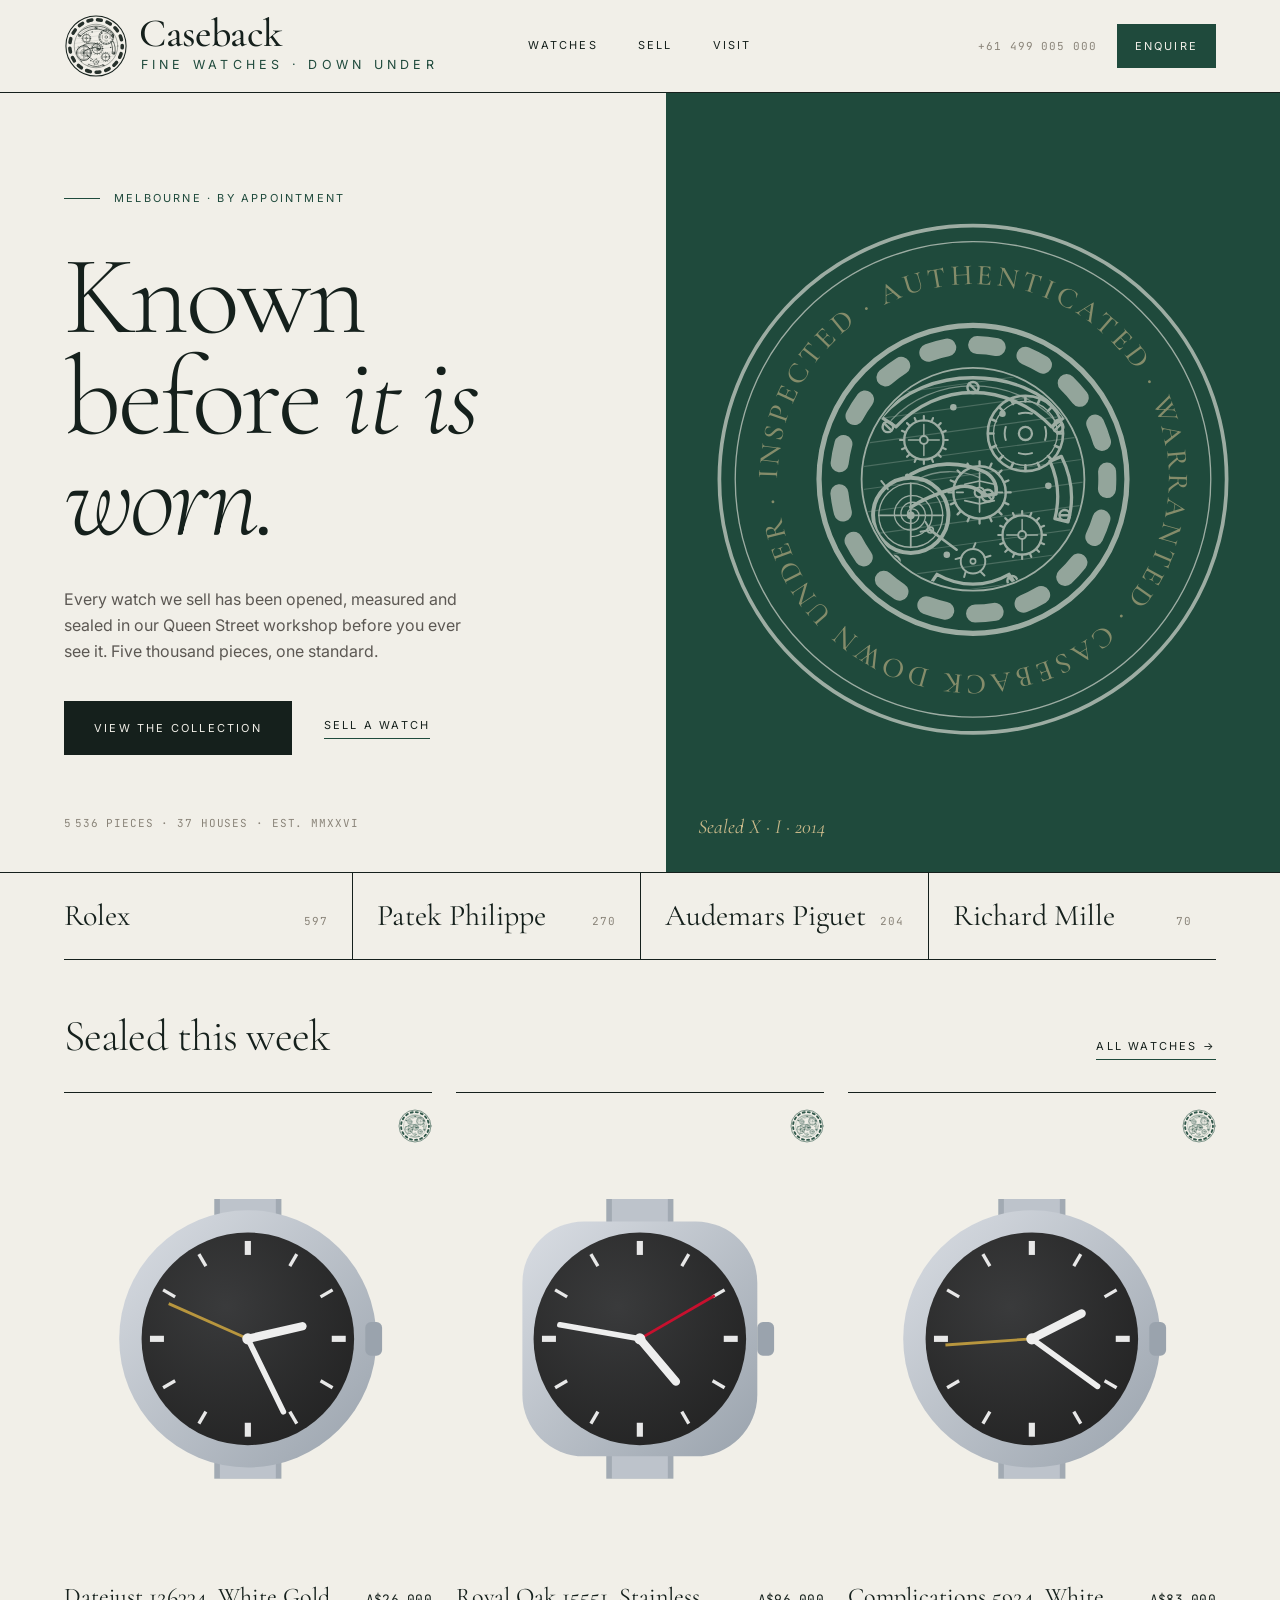
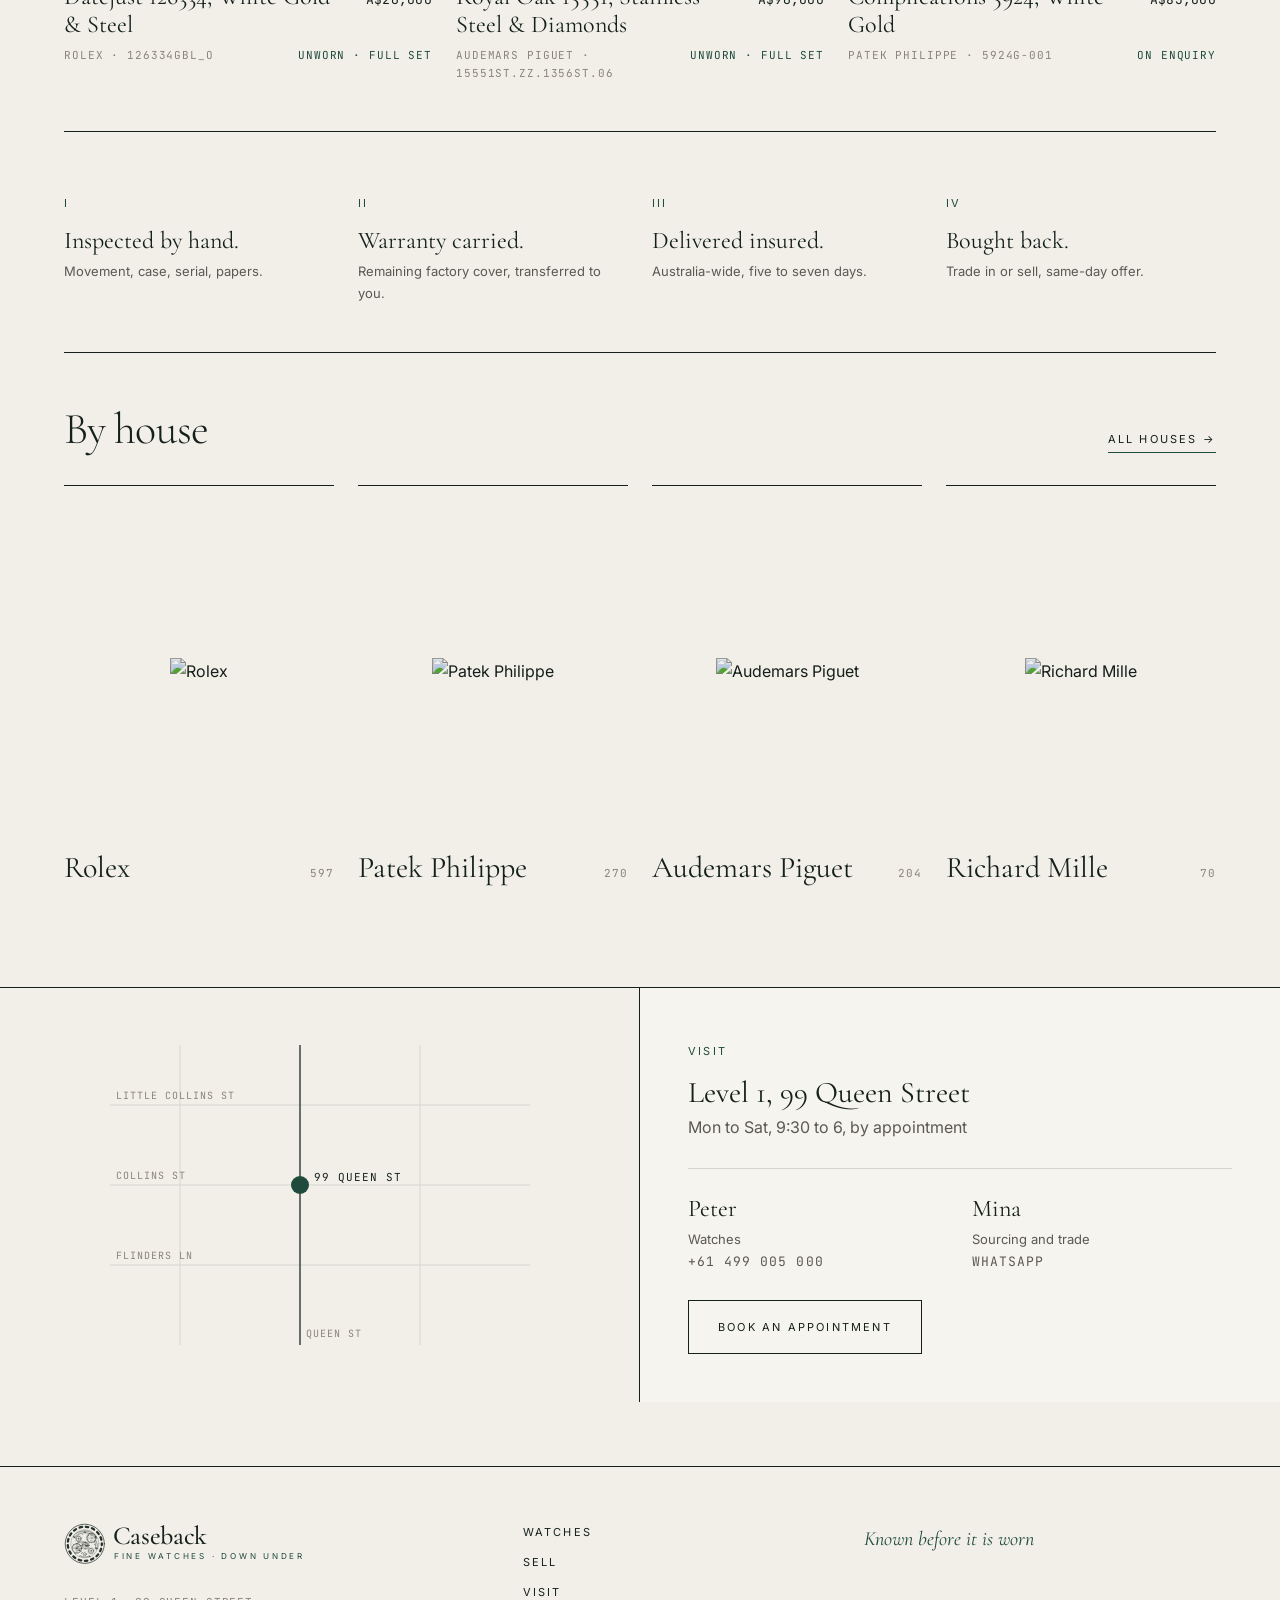
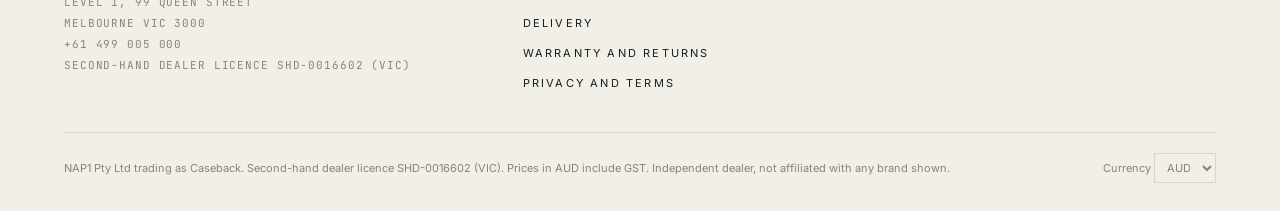
==== index.html @ 3ff4c8b5 "Nightly stock sync 2026-11-21: 5536 in-stock watches Co-Authored-By: Claude Fable 5.1 <noreply@anthr" ====
<!DOCTYPE html>
<html lang="en-AU">
<head>
<meta charset="utf-8">
<meta name="viewport" content="width=device-width, initial-scale=1">
<title>Caseback · Fine watches, Melbourne</title>
<meta name="description" content="Caseback is an independent Melbourne dealer in new and pre-owned fine watches. Rolex, Patek Philippe, Audemars Piguet, Richard Mille and more. Level 1, 99 Queen Street, by appointment.">
<link rel="icon" type="image/svg+xml" href="data:image/svg+xml,%3Csvg xmlns=%27http://www.w3.org/2000/svg%27 viewBox=%270 0 140 140%27 fill=%27none%27 stroke=%27%2315201C%27 stroke-linecap=%27round%27%3E%3Ccircle cx=%2770%27 cy=%2770%27 r=%2765%27 stroke-width=%273%27/%3E%3Ccircle cx=%2770%27 cy=%2770%27 r=%2755%27 stroke-width=%2710%27 stroke-dasharray=%278.3 12.5%27/%3E%3Ccircle cx=%2770%27 cy=%2770%27 r=%2724%27 stroke-width=%272.4%27/%3E%3Cpath d=%27M70 46v48M46 70h48%27 stroke-width=%271.4%27/%3E%3Cpath d=%27M88 56c7-10 21-11 29-4%27 stroke-width=%272.4%27/%3E%3C/svg%3E">
<link rel="preconnect" href="https://fonts.googleapis.com">
<link rel="preconnect" href="https://fonts.gstatic.com" crossorigin>
<link href="https://fonts.googleapis.com/css2?family=Cormorant+Garamond:ital,wght@0,300;0,400;0,500;1,300;1,400&family=Inter:wght@400;500&family=JetBrains+Mono:wght@400&display=swap" rel="stylesheet">
<style id="caseback">
/* Caseback design tokens, v1, 2026-11-09 (from BRAND.md) */
:root{
  --cb-chalk:#F1EFE8;--cb-paper:#F6F4EE;--cb-peat:#15201C;--cb-bottle:#1F4A3C;--cb-bottle-deep:#143127;--cb-straw:#C9B98A;
  --cb-stone:#5C5853;--cb-mist:#8A8479;--cb-rule:#D6D5CE;--cb-rule-dark:#2E5C4C;--cb-on-dark:#F1EFE8;--cb-on-dark-muted:#CFE0D8;--cb-on-peat-muted:#B9B2A3;
  --cb-ok:#2F6B4F;--cb-warn:#8A5A1E;--cb-error:#7A2E2E;
  --cb-bg:var(--cb-chalk);--cb-bg-raised:var(--cb-paper);--cb-fg:var(--cb-peat);--cb-fg-2:var(--cb-stone);--cb-fg-3:var(--cb-mist);
  --cb-accent:var(--cb-bottle);--cb-accent-hover:var(--cb-bottle-deep);--cb-line:var(--cb-peat);--cb-line-soft:var(--cb-rule);
  --cb-font-display:"Cormorant Garamond","Times New Roman",serif;--cb-font-ui:Inter,system-ui,-apple-system,sans-serif;--cb-font-mono:"JetBrains Mono",ui-monospace,"SF Mono",Menlo,monospace;
  --cb-text-hero:112px;--cb-text-display:96px;--cb-text-h1:60px;--cb-text-h2:44px;--cb-text-h3:30px;--cb-text-h4:24px;--cb-text-wordmark:40px;
  --cb-text-body:16px;--cb-text-body-sm:13px;--cb-text-label:11px;--cb-text-badge:10px;--cb-text-mono:13px;--cb-text-mono-sm:11px;
  --cb-track-label:.2em;--cb-track-badge:.16em;--cb-track-desc:.34em;--cb-track-display:-.02em;
  --cb-leading-display:.92;--cb-leading-heading:1.05;--cb-leading-body:1.65;
  --cb-s1:4px;--cb-s2:8px;--cb-s3:12px;--cb-s4:16px;--cb-s5:24px;--cb-s6:32px;--cb-s7:48px;--cb-s8:64px;--cb-s9:96px;--cb-s10:128px;
  --cb-gutter:64px;--cb-max:1312px;--cb-col-gap:24px;--cb-radius:0;--cb-radius-icon:14px;
  --cb-ease:cubic-bezier(.2,.6,.2,1);--cb-dur:180ms;--cb-dur-slow:320ms;
}
@media (max-width:1024px){:root{--cb-gutter:40px;--cb-text-hero:84px;--cb-text-display:72px;--cb-text-h1:48px;--cb-text-h2:36px}}
@media (max-width:768px){:root{--cb-gutter:20px;--cb-text-hero:64px;--cb-text-display:56px;--cb-text-h1:40px;--cb-text-h2:32px;--cb-text-h3:24px;--cb-text-wordmark:26px}}
*{box-sizing:border-box;margin:0;padding:0}
html{background:var(--cb-bg);color:var(--cb-fg);font-family:var(--cb-font-ui);font-size:var(--cb-text-body);line-height:var(--cb-leading-body);-webkit-font-smoothing:antialiased;scroll-behavior:smooth}
body{margin:0;background:var(--cb-bg);color:var(--cb-fg);overflow-x:hidden}
h1,h2,h3,h4{font-family:var(--cb-font-display);font-weight:300;letter-spacing:var(--cb-track-display);line-height:var(--cb-leading-display);margin:0}
h3,h4{font-weight:400;letter-spacing:0;line-height:var(--cb-leading-heading)}
h1{font-size:var(--cb-text-h1)}h2{font-size:var(--cb-text-h2)}h3{font-size:var(--cb-text-h3)}h4{font-size:var(--cb-text-h4)}
h1 em,h2 em,h3 em{font-style:italic;font-weight:300}
a{color:var(--cb-accent);text-decoration:none;transition:color var(--cb-dur)}a:hover{color:var(--cb-accent-hover)}
button,input,select,textarea{font:inherit;border-radius:var(--cb-radius);color:inherit}
button{cursor:pointer;background:none;border:0}
img{display:block;max-width:100%}
::selection{background:var(--cb-bottle);color:var(--cb-on-dark)}
.cb-mono{font-family:var(--cb-font-mono);font-size:var(--cb-text-mono);letter-spacing:.02em}
.cb-mono-sm{font-family:var(--cb-font-mono);font-size:var(--cb-text-mono-sm);letter-spacing:.08em;color:var(--cb-fg-3)}
.cb-label{font-size:var(--cb-text-label);letter-spacing:var(--cb-track-label);text-transform:uppercase}
.cb-eyebrow{font-size:var(--cb-text-label);letter-spacing:var(--cb-track-label);text-transform:uppercase;color:var(--cb-accent)}
.cb-rule{border-top:1px solid var(--cb-line)}
.cb-container,.wrap{max-width:calc(var(--cb-max) + 2*var(--cb-gutter));margin-inline:auto;padding-inline:var(--cb-gutter)}
.hide{display:none!important}

/* buttons */
.cb-btn{display:inline-flex;align-items:center;justify-content:center;min-height:44px;font-family:var(--cb-font-ui);font-size:var(--cb-text-label);letter-spacing:var(--cb-track-label);text-transform:uppercase;font-weight:400;padding:18px 30px;background:var(--cb-peat);color:var(--cb-on-dark);border:0;transition:background var(--cb-dur),color var(--cb-dur);text-align:center}
.cb-btn:hover{background:var(--cb-bottle);color:var(--cb-on-dark)}
.cb-btn--green{background:var(--cb-on-dark);color:var(--cb-peat)}.cb-btn--green:hover{background:var(--cb-paper);color:var(--cb-peat)}
.cb-btn--secondary{background:transparent;color:var(--cb-peat);border:1px solid var(--cb-peat);padding:17px 29px}.cb-btn--secondary:hover{background:var(--cb-peat);color:var(--cb-on-dark)}
.cb-btn--accent{background:var(--cb-bottle);color:var(--cb-on-dark);padding:12px 18px}.cb-btn--accent:hover{background:var(--cb-bottle-deep);color:var(--cb-on-dark)}
.cb-btn--block{display:flex;width:100%}
.cb-link{font-size:var(--cb-text-label);letter-spacing:var(--cb-track-label);text-transform:uppercase;color:var(--cb-peat);border-bottom:1px solid var(--cb-bottle);padding-bottom:4px}
.cb-link:hover{color:var(--cb-bottle)}

/* lockup */
.cb-lockup{display:inline-flex;align-items:center;gap:.28em;color:var(--cb-peat);text-decoration:none;font-size:var(--cb-text-wordmark)}
.cb-lockup:hover{color:var(--cb-peat)}
.cb-lockup__mark{width:1.6em;height:1.6em;flex:none}
.cb-lockup__text{display:flex;flex-direction:column;gap:.1em}
.cb-lockup__word{font-family:var(--cb-font-display);font-weight:500;font-size:1em;line-height:.86;letter-spacing:-.015em}
.cb-lockup__desc{font-family:var(--cb-font-ui);font-size:.3125em;letter-spacing:var(--cb-track-desc);text-transform:uppercase;color:var(--cb-bottle);padding-left:.12em;white-space:nowrap}
@media (max-width:768px){.cb-lockup__desc{display:none}}

/* header */
.cb-header{border-bottom:1px solid var(--cb-line);background:var(--cb-bg)}
.cb-header__in{display:grid;grid-template-columns:1fr auto 1fr;align-items:center;height:92px;gap:24px}
.cb-nav{display:flex;gap:40px}
.cb-nav a{font-size:var(--cb-text-label);letter-spacing:var(--cb-track-label);text-transform:uppercase;color:var(--cb-peat);padding:6px 0;border-bottom:1px solid transparent}
.cb-nav a:hover{color:var(--cb-bottle)}.cb-nav a.on{border-bottom-color:var(--cb-bottle)}
.cb-header__right{justify-self:end;display:flex;align-items:center;gap:20px}
.cb-header__right .cb-mono-sm{white-space:nowrap}
.cb-burger,.cb-wa-sq{display:none;width:44px;height:44px;align-items:center;justify-content:center;color:var(--cb-peat)}
.cb-burger svg,.cb-wa-sq svg{width:24px;height:24px}
.cb-wa-sq{background:var(--cb-bottle);color:var(--cb-on-dark)}
.cb-sheet{position:fixed;inset:0;background:var(--cb-bg);z-index:95;display:none;flex-direction:column;padding:20px var(--cb-gutter)}
.cb-sheet.on{display:flex}
.cb-sheet__top{display:flex;justify-content:space-between;align-items:center;height:64px;border-bottom:1px solid var(--cb-line)}
.cb-sheet nav{display:flex;flex-direction:column;margin-top:24px}
.cb-sheet nav a{font-family:var(--cb-font-display);font-weight:300;font-size:44px;color:var(--cb-peat);padding:10px 0;border-bottom:1px solid var(--cb-rule)}
@media (max-width:900px){.cb-header__in{grid-template-columns:1fr auto;height:64px}.cb-nav,.cb-header__right .cb-mono-sm,.cb-header__right .cb-btn{display:none}.cb-burger,.cb-wa-sq{display:inline-flex}.cb-header__right{gap:8px}}

/* whatsapp float */
.cb-wa{position:fixed;right:24px;bottom:24px;width:56px;height:56px;border-radius:50%;background:var(--cb-bottle);color:var(--cb-on-dark);display:flex;align-items:center;justify-content:center;z-index:70;opacity:0;pointer-events:none;transition:opacity var(--cb-dur),background var(--cb-dur)}
.cb-wa.on{opacity:1;pointer-events:auto}.cb-wa:hover{background:var(--cb-bottle-deep);color:var(--cb-on-dark)}
.cb-wa svg{width:26px;height:26px;fill:currentColor}

/* sections */
.cb-sec{border-top:1px solid var(--cb-line);padding:56px 0 48px}
.cb-sec__head{display:flex;justify-content:space-between;align-items:baseline;gap:24px;margin-bottom:32px;flex-wrap:wrap}
@media (max-width:768px){.cb-sec{padding:40px 0 32px}}

/* hero */
.cb-hero{display:grid;grid-template-columns:52fr 48fr;min-height:780px;border-bottom:1px solid var(--cb-line)}
.cb-hero__copy{padding:96px var(--cb-s8) 40px max(var(--cb-gutter),calc((100vw - var(--cb-max))/2));display:flex;flex-direction:column}
.cb-hero__eyebrow{display:flex;align-items:center;gap:14px;margin-bottom:40px}
.cb-hero__eyebrow i{display:block;width:36px;height:1px;background:var(--cb-bottle)}
.cb-hero h1{font-size:var(--cb-text-hero);line-height:.9;letter-spacing:-.025em;font-weight:300;margin-bottom:36px;max-width:9em}
.cb-hero p{font-size:16px;color:var(--cb-stone);max-width:420px;margin-bottom:36px}
.cb-hero__cta{display:flex;align-items:center;gap:32px;flex-wrap:wrap}
.cb-hero__strip{margin-top:auto;padding-top:48px}
.cb-hero__panel{position:relative;background:var(--cb-bottle);overflow:hidden;display:flex;align-items:center;justify-content:center;color:var(--cb-on-dark)}
.cb-hero__seal{position:absolute;width:min(620px,86%);aspect-ratio:1;left:50%;top:50%;transform:translate(-50%,-50%);opacity:.6}
.cb-hero__tile{position:relative;width:300px;height:380px;background:var(--cb-chalk);display:flex;flex-direction:column;padding:18px}
.cb-hero__tile .ph{flex:1;display:flex;align-items:center;justify-content:center;min-height:0}
.cb-hero__tile img{max-height:100%;object-fit:contain;mix-blend-mode:multiply}
.cb-hero__tile .cb-mono-sm{color:var(--cb-stone);margin-top:10px}
.cb-hero__sealed{position:absolute;left:32px;bottom:28px;font-family:var(--cb-font-display);font-style:italic;font-size:20px;color:var(--cb-straw)}
@media (max-width:900px){.cb-hero{grid-template-columns:1fr;min-height:0}.cb-hero__copy{padding:48px var(--cb-gutter) 32px}.cb-hero__panel{height:420px}.cb-hero__seal{width:340px;height:340px}.cb-hero__tile{width:240px;height:300px}.cb-hero h1{margin-bottom:24px}}

/* ledger */
.cb-ledger{display:grid;grid-template-columns:repeat(4,minmax(0,1fr));border-bottom:1px solid var(--cb-line)}
.cb-ledger a{display:flex;justify-content:space-between;align-items:baseline;gap:12px;padding:28px 24px;border-left:1px solid var(--cb-line);color:var(--cb-peat)}
.cb-ledger a:first-child{border-left:0;padding-left:0}
.cb-ledger a:hover{color:var(--cb-bottle)}
.cb-ledger b{font-family:var(--cb-font-display);font-weight:400;font-size:30px;line-height:1}
@media (max-width:768px){.cb-ledger{grid-template-columns:repeat(2,minmax(0,1fr))}.cb-ledger a{padding:20px 14px}.cb-ledger a:nth-child(odd){border-left:0;padding-left:0}.cb-ledger a:nth-child(-n+2){border-bottom:1px solid var(--cb-line)}.cb-ledger b{font-size:24px}}

/* promise */
.cb-promise{display:grid;grid-template-columns:repeat(4,minmax(0,1fr));gap:var(--cb-col-gap)}
.cb-promise h4{margin:14px 0 8px}
.cb-promise p{font-size:13px;color:var(--cb-stone)}
@media (max-width:768px){.cb-promise{grid-template-columns:minmax(0,1fr);gap:20px}.cb-promise>div{display:grid;grid-template-columns:44px 1fr;column-gap:8px}.cb-promise h4{margin:0 0 4px}.cb-promise .cb-eyebrow{grid-row:span 2;padding-top:6px}}

/* by house */
.cb-houses{display:grid;grid-template-columns:repeat(4,minmax(0,1fr));gap:var(--cb-col-gap)}
.cb-house{display:block;color:var(--cb-peat);border-top:1px solid var(--cb-line);padding-top:16px}
.cb-house:hover{color:var(--cb-bottle)}
.cb-house .ph{aspect-ratio:4/5;display:flex;align-items:center;justify-content:center;padding:14%;overflow:hidden}
.cb-house .ph img{max-height:100%;object-fit:contain;mix-blend-mode:multiply;transition:transform var(--cb-dur-slow) var(--cb-ease)}
.cb-house:hover .ph img{transform:translateY(-4px)}
.cb-house .row{display:flex;justify-content:space-between;align-items:baseline;gap:10px;margin-top:12px}
.cb-house b{font-family:var(--cb-font-display);font-weight:400;font-size:30px;line-height:1.05}
@media (max-width:900px){.cb-houses{grid-template-columns:repeat(2,minmax(0,1fr))}.cb-house b{font-size:22px}}

/* visit */
.cb-visit{display:grid;grid-template-columns:1fr 1fr;border-top:1px solid var(--cb-line)}
.cb-visit__map{min-height:360px;display:flex;align-items:center;justify-content:center;padding:40px;border-right:1px solid var(--cb-line)}
.cb-visit__map svg{width:100%;max-width:420px;height:auto;color:var(--cb-rule)}
.cb-visit__info{background:var(--cb-paper);padding:48px}
.cb-visit__info h3{margin:14px 0 6px}
.cb-visit__info p{color:var(--cb-stone);font-size:16px}
.cb-people{display:grid;grid-template-columns:1fr 1fr;gap:24px;margin:28px 0;border-top:1px solid var(--cb-rule);padding-top:20px}
.cb-people b{display:block;font-family:var(--cb-font-display);font-weight:400;font-size:24px}
.cb-people span{display:block;font-size:13px;color:var(--cb-stone)}
@media (max-width:900px){.cb-visit{grid-template-columns:1fr}.cb-visit__map{border-right:0;border-bottom:1px solid var(--cb-line);min-height:220px}.cb-visit__info{padding:32px var(--cb-gutter)}}

/* product tile + grid */
.cb-grid{display:grid;grid-template-columns:repeat(3,minmax(0,1fr));gap:48px var(--cb-col-gap)}
.cb-tile{display:block;border-top:1px solid var(--cb-line);padding-top:16px;color:var(--cb-peat);min-width:0;position:relative}
.cb-tile:hover{color:var(--cb-peat)}
.cb-tile__img{position:relative;aspect-ratio:4/5;display:flex;align-items:center;justify-content:center;padding:12%;overflow:hidden}
.cb-tile__img img{max-height:100%;width:auto;object-fit:contain;mix-blend-mode:multiply;transition:transform var(--cb-dur-slow) var(--cb-ease)}
.cb-tile:hover .cb-tile__img img{transform:translateY(-4px)}
.cb-tile__img svg.art{width:80%;height:auto}
.cb-tile__stamp{position:absolute;top:0;right:0;width:34px;height:34px;color:var(--cb-bottle)}
.cb-tile__l1{display:flex;justify-content:space-between;align-items:baseline;gap:14px;margin-top:14px}
.cb-tile__l1 h4{font-size:24px;line-height:1.15;min-width:0}
.cb-tile__l1 .cb-mono{white-space:nowrap}
.cb-tile__l2{display:flex;justify-content:space-between;gap:12px;margin-top:8px;text-transform:uppercase}
.cb-tile__l2 .c{color:var(--cb-bottle);white-space:nowrap}
.cb-tile .poa{color:var(--cb-bottle)}
.cb-tile__sold{position:absolute;inset:0;display:flex;align-items:center;justify-content:center;background:color-mix(in srgb,var(--cb-chalk) 70%,transparent)}
@media (max-width:1024px){.cb-grid{grid-template-columns:repeat(2,minmax(0,1fr))}}
@media (max-width:640px){.cb-grid{grid-template-columns:minmax(0,1fr);gap:0}.cb-tile{display:grid;grid-template-columns:40% 1fr;column-gap:16px;padding:16px 0}.cb-tile__img{grid-row:span 2;padding:8%}.cb-tile__stamp{width:24px;height:24px}.cb-tile__l1{flex-direction:column;gap:6px;margin-top:0}.cb-tile__l1 h4{font-size:20px}.cb-tile__l2{flex-direction:column;gap:4px;margin-top:6px}}
.cb-rail{display:grid;grid-template-columns:repeat(3,minmax(0,1fr));gap:var(--cb-col-gap)}
@media (max-width:768px){.cb-rail{display:flex;overflow-x:auto;scroll-snap-type:x mandatory;gap:16px}.cb-rail>.cb-tile{flex:0 0 80%;scroll-snap-align:start;display:block}.cb-rail .cb-tile__l1{flex-direction:row}.cb-rail .cb-tile__l2{flex-direction:row}}

/* collection page */
.cb-crumbs{padding:24px 0 0;text-transform:uppercase}
.cb-crumbs a{color:var(--cb-mist)}.cb-crumbs a:hover{color:var(--cb-bottle)}.cb-crumbs b{color:var(--cb-peat);font-weight:400}
.cb-titlerow{display:flex;align-items:baseline;gap:18px;flex-wrap:wrap;padding:28px 0 24px;border-bottom:1px solid var(--cb-line)}
.cb-titlerow h2 em{font-style:italic}
.cb-titlerow .tools{margin-left:auto;display:flex;gap:12px;align-items:center;flex-wrap:wrap}
.cb-input,.cb-select{background:var(--cb-paper);border:1px solid var(--cb-rule);padding:12px 16px;font-size:14px;color:var(--cb-peat);min-height:44px}
.cb-input:focus,.cb-select:focus{border-color:var(--cb-peat);outline:none}
.cb-input:focus-visible,.cb-select:focus-visible{outline:2px solid var(--cb-peat);outline-offset:1px}
.cb-input.mono{font-family:var(--cb-font-mono);font-size:13px}
.cb-search{display:flex}.cb-search .cb-input{width:260px;border-right:0}
.cb-collection{display:grid;grid-template-columns:240px minmax(0,1fr);gap:48px;padding-top:32px}
.cb-filters h5{font-size:var(--cb-text-label);letter-spacing:var(--cb-track-label);text-transform:uppercase;color:var(--cb-bottle);font-weight:400;margin:24px 0 10px}
.cb-filters>div:first-child h5{margin-top:0}
.cb-filters>div{border-bottom:1px solid var(--cb-rule);padding-bottom:16px}
.cb-filters label{display:flex;align-items:center;gap:10px;font-size:13px;padding:4px 0;cursor:pointer;color:var(--cb-peat)}
.cb-filters label i{margin-left:auto;font-style:normal;font-family:var(--cb-font-mono);font-size:11px;color:var(--cb-mist)}
.cb-filters input[type=checkbox]{appearance:none;width:16px;height:16px;border:1px solid var(--cb-peat);background:transparent;flex:none;display:grid;place-content:center;margin:0}
.cb-filters input[type=checkbox]:checked{background:var(--cb-peat)}
.cb-filters input[type=checkbox]:checked::after{content:"";width:8px;height:4px;border:1.5px solid var(--cb-chalk);border-top:0;border-right:0;transform:rotate(-45deg) translate(1px,-1px)}
.cb-filters .more{font-size:11px;letter-spacing:.18em;text-transform:uppercase;color:var(--cb-peat);border-bottom:1px solid var(--cb-bottle);padding-bottom:2px;margin-top:6px;display:inline-block}
.cb-filters .rng{display:flex;gap:8px;align-items:center}.cb-filters .rng .cb-input{width:100%;padding:10px}
.cb-chips{display:flex;gap:8px;flex-wrap:wrap;margin-bottom:20px}
.cb-badge{display:inline-flex;align-items:center;gap:8px;font-size:var(--cb-text-badge);letter-spacing:var(--cb-track-badge);text-transform:uppercase;padding:7px 12px;border:1px solid var(--cb-peat);color:var(--cb-peat)}
.cb-badge--green{border-color:var(--cb-bottle);color:var(--cb-bottle)}
.cb-fbtn{display:none}
.cb-pager{display:flex;justify-content:space-between;align-items:center;gap:16px;flex-wrap:wrap;margin-top:56px;padding-top:20px;border-top:1px solid var(--cb-rule)}
.cb-pager .nums{display:flex;gap:4px;flex-wrap:wrap;align-items:center}
.cb-pager button{font-family:var(--cb-font-mono);font-size:13px;color:var(--cb-mist);padding:10px 10px;min-width:40px;min-height:44px}
.cb-pager button.on{color:var(--cb-peat);text-decoration:underline;text-underline-offset:6px}
.cb-pager .gap{color:var(--cb-mist);font-family:var(--cb-font-mono)}
.cb-empty{padding:72px 0;text-align:left}
.cb-empty h3{margin-bottom:10px}.cb-empty p{color:var(--cb-stone);margin-bottom:28px}
@media (max-width:900px){.cb-collection{grid-template-columns:minmax(0,1fr);gap:0}.cb-filters{display:none;position:fixed;inset:0;background:var(--cb-bg);z-index:96;overflow:auto;padding:20px var(--cb-gutter) 100px}.cb-filters.open{display:block}.cb-fbtn{display:inline-flex}.cb-search .cb-input{width:100%}.cb-titlerow .tools{margin-left:0;width:100%}.cb-search{flex:1 1 100%}}
.cb-sheethead{display:none}
@media (max-width:900px){.cb-sheethead{display:flex;justify-content:space-between;align-items:center;height:64px;border-bottom:1px solid var(--cb-line);margin-bottom:12px}}

/* product page */
.cb-product{display:grid;grid-template-columns:7fr 5fr;gap:64px;padding:32px 0 64px}
.cb-gallery{border:1px solid var(--cb-peat);aspect-ratio:4/5;position:relative;display:flex;align-items:center;justify-content:center;padding:10%}
.cb-gallery img{max-height:100%;object-fit:contain;mix-blend-mode:multiply}
.cb-gallery .cap{position:absolute;left:18px;bottom:14px}
.cb-buy h1{margin:12px 0 18px}
.cb-buy h1 em{display:block}
.cb-buy .meta{font-family:var(--cb-font-mono);font-size:12px;letter-spacing:.06em;color:var(--cb-stone);text-transform:uppercase;padding-bottom:24px;border-bottom:1px solid var(--cb-line)}
.cb-price{display:flex;align-items:baseline;gap:16px;flex-wrap:wrap;margin:24px 0 18px}
.cb-price .p{font-family:var(--cb-font-mono);font-size:34px;letter-spacing:.01em}
.cb-price .p.poa{font-size:20px;color:var(--cb-bottle)}
.cb-buy .badges{display:flex;gap:8px;flex-wrap:wrap;margin-bottom:28px}
.cb-buy .actions{display:flex;flex-direction:column;gap:10px}
.cb-buy .note{font-size:12px;color:var(--cb-mist);text-align:center;margin-top:14px}
.cb-report{margin-top:40px;background:var(--cb-paper);border:1px solid var(--cb-peat);padding:28px}
.cb-report__head{display:flex;justify-content:space-between;align-items:center;gap:20px;margin-bottom:18px}
.cb-report__head h3{font-size:26px}
.cb-report__head svg{width:120px;height:120px;flex:none}
.cb-kv{display:grid;grid-template-columns:120px 1fr;font-size:13px}
.cb-kv dt,.cb-kv dd{padding:10px 0;border-top:1px solid var(--cb-rule)}
.cb-kv dt{color:var(--cb-stone)}
.cb-kv dd .cb-mono{font-size:13px}
.cb-specs{display:grid;grid-template-columns:repeat(4,minmax(0,1fr));gap:var(--cb-col-gap)}
.cb-specs div span{display:block;font-size:10px;letter-spacing:.16em;text-transform:uppercase;color:var(--cb-mist);margin-bottom:8px}
.cb-specs div b{font-family:var(--cb-font-display);font-weight:400;font-size:22px;line-height:1.15}
@media (max-width:900px){.cb-product{grid-template-columns:minmax(0,1fr);gap:28px;padding-bottom:110px}.cb-specs{grid-template-columns:repeat(2,minmax(0,1fr));row-gap:24px}.cb-buy .actions{position:fixed;left:0;right:0;bottom:0;z-index:80;background:var(--cb-bg);border-top:1px solid var(--cb-line);padding:14px var(--cb-gutter);flex-direction:row;height:72px;align-items:center}.cb-buy .actions .cb-btn{flex:1;padding:12px 10px;min-height:44px}.cb-report__head svg{width:84px;height:84px}}

/* sell + generic pages */
.cb-greenhero{background:var(--cb-bottle);color:var(--cb-on-dark);padding:96px 0 88px}
.cb-greenhero h1{font-size:var(--cb-text-display);line-height:.95;letter-spacing:-.02em;max-width:10em}
.cb-greenhero h1 em{display:block}
.cb-greenhero p{color:var(--cb-on-dark-muted);max-width:520px;margin-top:28px}
.cb-steps{display:grid;grid-template-columns:repeat(3,minmax(0,1fr));gap:var(--cb-col-gap)}
.cb-steps h4{margin:12px 0 6px}.cb-steps p{font-size:13px;color:var(--cb-stone)}
.cb-form{max-width:640px;display:grid;grid-template-columns:1fr 1fr;gap:20px 16px}
.cb-form .full{grid-column:1/-1}
.cb-form label.l{display:block;font-size:11px;letter-spacing:.18em;text-transform:uppercase;color:var(--cb-mist);margin-bottom:8px}
.cb-form .cb-input,.cb-form .cb-select,.cb-form textarea{width:100%}
.cb-form textarea{background:var(--cb-paper);border:1px solid var(--cb-rule);padding:14px 16px;font-size:14px;color:var(--cb-peat)}
.cb-form textarea:focus{border-color:var(--cb-peat);outline:none}
.cb-radios{display:flex;gap:18px;flex-wrap:wrap;font-size:14px}
.cb-radios label{display:flex;align-items:center;gap:8px;cursor:pointer}
.cb-radios input{appearance:none;width:16px;height:16px;border:1px solid var(--cb-peat);border-radius:50%;margin:0;display:grid;place-content:center}
.cb-radios input:checked::after{content:"";width:8px;height:8px;border-radius:50%;background:var(--cb-peat)}
.cb-form .reassure{font-size:12px;color:var(--cb-mist);margin-top:12px}
.cb-page{max-width:820px;padding:56px 0 64px}
.cb-page h1{font-size:var(--cb-text-h2);margin-bottom:24px}
.cb-page h2{font-size:30px;margin:36px 0 12px;font-weight:400;letter-spacing:0}
.cb-page p,.cb-page li{color:var(--cb-stone);margin-bottom:12px}
.cb-page ul{padding-left:20px}
@media (max-width:768px){.cb-steps{grid-template-columns:minmax(0,1fr);gap:20px}.cb-form{grid-template-columns:minmax(0,1fr)}.cb-greenhero{padding:56px 0}}

/* footer */
.cb-footer{border-top:1px solid var(--cb-line);margin-top:64px}
.cb-footer__cols{display:grid;grid-template-columns:1.4fr 1fr 1.2fr;gap:48px;padding:56px 0 40px}
.cb-footer .cb-lockup{font-size:26px}
.cb-footer address{font-style:normal;margin-top:20px;line-height:1.9}
.cb-footer nav{display:flex;flex-direction:column;gap:12px}
.cb-footer nav a{font-size:11px;letter-spacing:.2em;text-transform:uppercase;color:var(--cb-peat)}
.cb-footer nav a:hover{color:var(--cb-bottle)}
.cb-footer .tag{font-family:var(--cb-font-display);font-style:italic;font-weight:400;font-size:20px;color:var(--cb-bottle)}
.cb-footer__legal{display:flex;justify-content:space-between;align-items:center;gap:16px;flex-wrap:wrap;border-top:1px solid var(--cb-rule);padding:20px 0 28px;font-size:11px;color:var(--cb-mist)}
.cb-footer__legal select{background:transparent;border:1px solid var(--cb-rule);font-size:11px;color:var(--cb-mist);padding:6px 8px}
@media (max-width:768px){.cb-footer__cols{grid-template-columns:minmax(0,1fr);gap:32px}}

/* legacy elements kept for script compatibility */
.overlay{position:fixed;inset:0;background:color-mix(in srgb,var(--cb-peat) 40%,transparent);z-index:80;display:none}.overlay.on{display:block}
.modal{position:fixed;left:50%;top:50%;transform:translate(-50%,-50%);background:var(--cb-bg);border:1px solid var(--cb-peat);width:480px;max-width:94vw;z-index:95;display:none;padding:32px}
.modal.on{display:block}
.modal h3{font-size:30px;margin-bottom:12px}
.modal label{display:block;font-size:11px;letter-spacing:.18em;text-transform:uppercase;color:var(--cb-mist);margin:16px 0 8px}
.modal input,.modal textarea,.modal select{width:100%;background:var(--cb-paper);border:1px solid var(--cb-rule);padding:12px 14px;font-size:14px}
.modal p{font-size:13px;color:var(--cb-stone)}
.modal .x{position:absolute;top:12px;right:16px;font-size:22px;color:var(--cb-peat)}
.modal .btn,.modal button.btn{display:flex;width:100%;justify-content:center;margin-top:20px;background:var(--cb-peat);color:var(--cb-on-dark);padding:18px 30px;font-size:11px;letter-spacing:.2em;text-transform:uppercase;border:0}
.toast{position:fixed;left:50%;bottom:24px;transform:translateX(-50%);background:var(--cb-peat);color:var(--cb-on-dark);padding:12px 20px;font-size:13px;z-index:99;display:none}.toast.on{display:block}
.drawer{display:none}

</style>
</head>
<body>

<!-- CASEBACK HEADER -->
<svg width="0" height="0" style="position:absolute" aria-hidden="true"><defs><symbol id="cbmark" viewBox="0 0 200 200" fill="none" stroke="currentColor" stroke-linecap="round" stroke-linejoin="round">
  <!-- case + grip ring -->
  <circle cx="100" cy="100" r="94" stroke-width="3.2"/>
  <circle cx="100" cy="100" r="82" stroke-width="11" stroke-dasharray="12 18.37" stroke-dashoffset="6" opacity=".92"/>
  <circle cx="100" cy="100" r="68" stroke-width="1.1"/>
  <clipPath id="cbwin"><circle cx="100" cy="100" r="67"/></clipPath>
  <g clip-path="url(#cbwin)">
   <!-- Geneva stripes on the plate -->
   <g stroke-width=".7" opacity=".35"><path d="M20 52L180 30M20 66L180 44M20 80L180 58M20 94L180 72M20 108L180 86M20 122L180 100M20 136L180 114M20 150L180 128M20 164L180 142M20 178L180 156"/></g>
   <!-- barrel (large wheel, top right) -->
   <g id="barrel" transform="translate(132 72)"><circle r="23" stroke-width="1.6"/><circle r="19.5" stroke-width=".8"/><circle r="4" stroke-width="1.4"/><path d="M-19.5 0h-3M19.5 0h3M0 -19.5v-3M0 19.5v3M-13.8 -13.8l-2.1 -2.1M13.8 -13.8l2.1 -2.1M-13.8 13.8l-2.1 2.1M13.8 13.8l2.1 2.1M-18 -7.5l-2.8 -1.2M18 -7.5l2.8 -1.2M-18 7.5l-2.8 1.2M18 7.5l2.8 1.2M-7.5 -18l-1.2 -2.8M7.5 -18l1.2 -2.8M-7.5 18l-1.2 2.8M7.5 18l1.2 2.8" stroke-width="1.6"/><path d="M-4 -12a12.6 12.6 0 0 1 8 0M-12 4a12.6 12.6 0 0 1 0 -8M12 4a12.6 12.6 0 0 0 0 -8M-4 12a12.6 12.6 0 0 0 8 0" stroke-width="1.2"/></g>
   <!-- centre wheel -->
   <g transform="translate(104 108)"><circle r="16" stroke-width="1.5"/><circle r="3" stroke-width="1.3"/><path d="M0 -16v-3M0 16v3M-16 0h-3M16 0h3M-11.3 -11.3l-2.1 -2.1M11.3 -11.3l2.1 -2.1M-11.3 11.3l-2.1 2.1M11.3 11.3l2.1 2.1M-14.8 -6.1l-2.8 -1.2M14.8 -6.1l2.8 -1.2M-14.8 6.1l-2.8 1.2M14.8 6.1l2.8 1.2M-6.1 -14.8l-1.2 -2.8M6.1 -14.8l1.2 -2.8M-6.1 14.8l-1.2 2.8M6.1 14.8l1.2 2.8" stroke-width="1.4"/><path d="M-9 -5l9 -2 9 2M-9 5l9 2 9 -2M-10 0h-4M14 0h-4" stroke-width="1"/><path d="M0 -3v-9M0 3v9" stroke-width="1"/></g>
   <!-- third wheel -->
   <g transform="translate(70 76)"><circle r="12" stroke-width="1.4"/><circle r="2.4" stroke-width="1.2"/><path d="M0 -12v-2.6M0 12v2.6M-12 0h-2.6M12 0h2.6M-8.5 -8.5l-1.8 -1.8M8.5 -8.5l1.8 -1.8M-8.5 8.5l-1.8 1.8M8.5 8.5l1.8 1.8M-11 -4.6l-2.4 -1M11 -4.6l2.4 -1M-11 4.6l-2.4 1M11 4.6l2.4 1M-4.6 -11l-1 -2.4M4.6 -11l1 -2.4M-4.6 11l-1 2.4M4.6 11l1 2.4" stroke-width="1.3"/><path d="M0 -2.4v-7M0 2.4v7M-2.4 0h-7M2.4 0h7" stroke-width=".9"/></g>
   <!-- fourth wheel -->
   <g transform="translate(130 134)"><circle r="12" stroke-width="1.4"/><circle r="2.4" stroke-width="1.2"/><path d="M0 -12v-2.6M0 12v2.6M-12 0h-2.6M12 0h2.6M-8.5 -8.5l-1.8 -1.8M8.5 -8.5l1.8 -1.8M-8.5 8.5l-1.8 1.8M8.5 8.5l1.8 1.8M-11 -4.6l-2.4 -1M11 -4.6l2.4 -1M-11 4.6l-2.4 1M11 4.6l2.4 1M-4.6 -11l-1 -2.4M4.6 -11l1 -2.4M-4.6 11l-1 2.4M4.6 11l1 2.4" stroke-width="1.3"/><path d="M0 -2.4v-7M0 2.4v7M-2.4 0h-7M2.4 0h7" stroke-width=".9"/></g>
   <!-- escape wheel (sharp teeth) -->
   <g transform="translate(100 150)"><circle r="7.5" stroke-width="1.2"/><circle r="1.6" stroke-width="1"/><path d="M0 -7.5l1.5 -3.5M7.1 -2.3l3.6 -1M4.4 6.1l2.6 2.6M-4.4 6.1l-1 3.6M-7.1 -2.3l-3.6 1" stroke-width="1.2"/></g>
   <!-- pallet fork -->
   <path d="M90 143l-16 -12" stroke-width="1.6"/><path d="M74 131l-3 -5M74 131l-6 1" stroke-width="1.2"/><circle cx="74" cy="131" r="1.8" stroke-width="1"/>
   <!-- balance wheel, hairspring, regulator -->
   <g transform="translate(62 122)">
    <circle r="23" stroke-width="2.4"/><circle r="19.5" stroke-width=".8"/>
    <path d="M-19.5 0h39M0 -19.5v39" stroke-width="1.1"/>
    <path d="M0 0m1 0a1 1 0 0 1 -1 1 2 2 0 0 1 -2 -2 3 3 0 0 1 3 -3 4 4 0 0 1 4 4 5 5 0 0 1 -5 5 6 6 0 0 1 -6 -6 7 7 0 0 1 7 -7 8 8 0 0 1 8 8 9 9 0 0 1 -9 9 10 10 0 0 1 -10 -10 11 11 0 0 1 11 -11 12 12 0 0 1 12 12 13 13 0 0 1 -13 13" stroke-width=".8"/>
    <circle r="2.4" fill="currentColor" stroke="none"/>
    <path d="M-14 -16l-4 -5" stroke-width="1.2"/>
   </g>
   <!-- balance cock (bridge over the balance) -->
   <path d="M62 97c14 -8 30 -8 44 -2c6 2.5 9 8 8 14l-7 1c-4 -5 -11 -7 -17 -5c-10 3 -19 6 -28 12" stroke-width="2.2"/>
   <path d="M66 100c12 -6 26 -6 38 -1" stroke-width=".8" opacity=".7"/>
   <circle cx="109" cy="110" r="3.6" stroke-width="1.5"/><path d="M106.5 107.5l5 5" stroke-width="1.2"/>
   <!-- train bridge (top) -->
   <path d="M44 62c14 -16 34 -24 56 -24c22 0 42 8 56 24l-8 6c-12 -13 -30 -21 -48 -21c-18 0 -35 8 -47 21z" stroke-width="2"/>
   <path d="M50 64c12 -13 30 -21 50 -21s38 8 50 21" stroke-width=".8" opacity=".7"/>
   <!-- barrel bridge (right) -->
   <path d="M154 86c6 12 8 26 4 40l-8 -2c3 -12 2 -24 -3 -35z" stroke-width="2"/>
   <!-- lower bridge -->
   <path d="M78 158c14 8 30 8 44 0l4 6c-16 9 -36 9 -52 0z" stroke-width="2"/>
   <!-- screws -->
   <g stroke-width="1.5"><circle cx="100" cy="44" r="3.4"/><path d="M97.6 41.6l4.8 4.8"/><circle cx="48" cy="68" r="3.2"/><path d="M45.8 65.8l4.4 4.4"/><circle cx="152" cy="68" r="3.2"/><path d="M149.8 70.2l4.4 -4.4"/><circle cx="156" cy="122" r="3.2"/><path d="M153.8 122h4.4"/><circle cx="52" cy="150" r="3.2"/><path d="M52 147.8v4.4"/><circle cx="124" cy="162" r="3"/><path d="M121.9 159.9l4.2 4.2"/></g>
   <!-- jewels (solid) -->
   <g fill="currentColor" stroke="none"><circle cx="88" cy="56" r="2"/><circle cx="118" cy="60" r="2"/><circle cx="146" cy="104" r="2"/><circle cx="84" cy="146" r="2"/><circle cx="60" cy="98" r="1.6"/></g>
  </g>
 </symbol><symbol id="cbsmall" viewBox="0 0 200 200" fill="none" stroke="currentColor" stroke-linecap="round">
  <circle cx="100" cy="100" r="94" stroke-width="4"/>
  <circle cx="100" cy="100" r="80" stroke-width="14" stroke-dasharray="12 17.9" stroke-dashoffset="6"/>
  <circle cx="100" cy="100" r="34" stroke-width="3"/><path d="M100 66v68M66 100h68" stroke-width="1.6"/><circle cx="100" cy="100" r="4" fill="currentColor" stroke="none"/>
  <path d="M126 80c10 -14 30 -16 42 -6" stroke-width="3"/>
 </symbol></defs></svg>

<header class="cb-header"><div class="wrap cb-header__in">
  <a href="#home" class="cb-lockup" aria-label="Caseback, fine watches, Melbourne">
    <svg class="cb-lockup__mark" viewBox="0 0 200 200" aria-hidden="true"><use href="#cbmark"/></svg>
    <span class="cb-lockup__text"><span class="cb-lockup__word">Caseback</span><span class="cb-lockup__desc">Fine watches · Down Under</span></span>
  </a>
  <nav class="cb-nav" id="cbnav"><a href="#watches">Watches</a><a href="#sell">Sell</a><a href="#visit">Visit</a></nav>
  <div class="cb-header__right">
    <span class="cb-mono-sm">+61 499 005 000</span>
    <a class="cb-btn cb-btn--accent" href="https://wa.me/61499005000" target="_blank" rel="noopener">Enquire</a>
    <a class="cb-wa-sq" href="https://wa.me/61499005000" target="_blank" rel="noopener" aria-label="WhatsApp"><svg viewBox="0 0 24 24" fill="currentColor"><path d="M17.5 14.4c-.3-.1-1.8-.9-2-1-.3-.1-.5-.1-.7.1-.2.3-.8 1-.9 1.2-.2.2-.3.2-.6.1-.3-.1-1.3-.5-2.4-1.5-.9-.8-1.5-1.8-1.7-2.1-.2-.3 0-.5.1-.6l.4-.5.3-.5c.1-.2 0-.4 0-.5l-.9-2.2c-.2-.6-.5-.5-.7-.5h-.6c-.2 0-.5.1-.8.4-.3.3-1 1-1 2.5s1.1 2.9 1.2 3.1c.1.2 2.1 3.2 5.1 4.5 2.5 1 3 .8 3.6.8.6-.1 1.8-.7 2-1.4.2-.7.2-1.3.2-1.4-.1-.2-.3-.3-.6-.4zM12 2a10 10 0 0 0-8.6 15.1L2 22l5-1.3A10 10 0 1 0 12 2zm0 18.3a8.3 8.3 0 0 1-4.2-1.2l-.3-.2-3 .8.8-2.9-.2-.3A8.3 8.3 0 1 1 12 20.3z"/></svg></a>
    <button class="cb-burger" onclick="cbMenu(true)" aria-label="Menu"><svg viewBox="0 0 24 24" fill="none" stroke="currentColor" stroke-width="1"><path d="M3 7h18M3 12h18M3 17h18"/></svg></button>
  </div>
</div></header>
<div class="cb-sheet" id="cbsheet"><div class="cb-sheet__top"><span class="cb-lockup" style="font-size:26px"><svg class="cb-lockup__mark" viewBox="0 0 200 200" aria-hidden="true"><use href="#cbmark"/></svg><span class="cb-lockup__text"><span class="cb-lockup__word">Caseback</span></span></span><button class="cb-burger" style="display:inline-flex" onclick="cbMenu(false)" aria-label="Close"><svg viewBox="0 0 24 24" fill="none" stroke="currentColor" stroke-width="1"><path d="M6 6l12 12M18 6L6 18"/></svg></button></div>
  <nav><a href="#home">Home</a><a href="#watches">Watches</a><a href="#sell">Sell</a><a href="#visit">Visit</a></nav>
  <p class="cb-mono-sm" style="margin-top:32px">+61 499 005 000 · Level 1, 99 Queen Street, Melbourne</p>
</div>
<!-- legacy hooks kept so the existing data/pricing script runs unchanged -->
<div class="hide"><ul id="mainnav"><li></li><li></li><li></li><li></li><li></li></ul><div id="megaBrands"></div><form id="searchbar"></form><span id="cartN"></span><span id="wlN"></span><div id="menu"></div></div>

<main id="app"></main>

<a class="cb-wa" id="cbwa" href="https://wa.me/61499005000" target="_blank" rel="noopener" aria-label="WhatsApp"><svg viewBox="0 0 24 24"><path d="M17.5 14.4c-.3-.1-1.8-.9-2-1-.3-.1-.5-.1-.7.1-.2.3-.8 1-.9 1.2-.2.2-.3.2-.6.1-.3-.1-1.3-.5-2.4-1.5-.9-.8-1.5-1.8-1.7-2.1-.2-.3 0-.5.1-.6l.4-.5.3-.5c.1-.2 0-.4 0-.5l-.9-2.2c-.2-.6-.5-.5-.7-.5h-.6c-.2 0-.5.1-.8.4-.3.3-1 1-1 2.5s1.1 2.9 1.2 3.1c.1.2 2.1 3.2 5.1 4.5 2.5 1 3 .8 3.6.8.6-.1 1.8-.7 2-1.4.2-.7.2-1.3.2-1.4-.1-.2-.3-.3-.6-.4zM12 2a10 10 0 0 0-8.6 15.1L2 22l5-1.3A10 10 0 1 0 12 2zm0 18.3a8.3 8.3 0 0 1-4.2-1.2l-.3-.2-3 .8.8-2.9-.2-.3A8.3 8.3 0 1 1 12 20.3z"/></svg></a>

<div class="overlay" id="ov" onclick="closeAll()"></div>
<div class="drawer" id="drawer"><div class="hd"><span id="drTitle"></span></div><div class="bd" id="drBody"></div><div class="ft" id="drFoot"></div></div>
<div class="modal" id="modal"><button class="x" onclick="closeAll()" aria-label="Close">×</button><div id="modalBody"></div></div>
<div class="toast" id="toast"></div>
<div class="cs" id="cs"></div>

<footer class="cb-footer"><div class="wrap">
  <div class="cb-footer__cols">
    <div>
      <a href="#home" class="cb-lockup" aria-label="Caseback"><svg class="cb-lockup__mark" viewBox="0 0 200 200" aria-hidden="true"><use href="#cbmark"/></svg><span class="cb-lockup__text"><span class="cb-lockup__word">Caseback</span><span class="cb-lockup__desc">Fine watches · Down Under</span></span></a>
      <address class="cb-mono-sm">LEVEL 1, 99 QUEEN STREET<br>MELBOURNE VIC 3000<br>+61 499 005 000<br>SECOND-HAND DEALER LICENCE SHD-0016602 (VIC)</address>
    </div>
    <nav><a href="#watches">Watches</a><a href="#sell">Sell</a><a href="#visit">Visit</a><a href="#info-shipping">Delivery</a><a href="#info-warranty">Warranty and returns</a><a href="#info-privacy">Privacy and terms</a></nav>
    <div><p class="tag">Known before it is worn</p></div>
  </div>
  <div class="cb-footer__legal"><span>NAP1 Pty Ltd trading as Caseback. Second-hand dealer licence SHD-0016602 (VIC). Prices in AUD include GST. Independent dealer, not affiliated with any brand shown.</span>
    <label>Currency <select id="cur"><option value="AUD">AUD</option><option value="USD">USD</option><option value="NZD">NZD</option><option value="SGD">SGD</option></select></label></div>
</div></footer>


<script id="listings" type="application/json">[{"id": "audemars-piguet-15510stoo1320st08", "brand": "Audemars Piguet", "family": "Royal Oak", "ref": "15510ST.OO.1320ST.08", "refRaw": "15510STOO1320ST08", "material": "Stainless Steel", "dial": "", "size": "", "condition": "New", "year": "", "box": true, "papers": true, "price": 77000, "was": null, "hkd": 375000, "rrpHkd": 232000, "flags": [], "sold": false, "movement": "", "sku": "VS-15510STOO1320ST08", "img": "https://img.vipstation.com.hk/images/itemimg/15510STOO1320ST08/15510STOO1320ST08.jpg_300x300.jpg?v=1678182428", "imgBig": "https://img.vipstation.com.hk/images/itemimg/15510STOO1320ST08/15510STOO1320ST08.jpg?v=1678182428", "src": "vipstation", "priceSource": "vip", "sheetBase": 61050, "cost": 69375.0, "cap": null, "added": "2026-11-07"}, {"id": "audemars-piguet-15550stoo1356st08", "brand": "Audemars Piguet", "family": "Royal Oak", "ref": "15550ST.OO.1356ST.08", "refRaw": "15550STOO1356ST08", "material": "Stainless Steel", "dial": "", "size": "", "condition": "New", "year": "", "box": true, "papers": true, "price": 95000, "was": null, "hkd": 466000, "rrpHkd": 221000, "flags": [], "sold": false, "movement": "", "sku": "VS-15550STOO1356ST08", "img": "https://img.vipstation.com.hk/images/itemimg/15550STOO1356ST08/15550STOO1356ST08.jpg_300x300.jpg?v=1685612997", "imgBig": "https://img.vipstation.com.hk/images/itemimg/15550STOO1356ST08/15550STOO1356ST08.jpg?v=1685612997", "src": "vipstation", "priceSource": "vip", "sheetBase": 63825, "cost": 86210.0, "cap": null, "added": "2026-11-07"}, {"id": "audemars-piguet-26240stoo1320st08", "brand": "Audemars Piguet", "family": "Royal Oak", "ref": "26240ST.OO.1320ST.08", "refRaw": "26240STOO1320ST08", "material": "Stainless Steel", "dial": "", "size": "", "condition": "New", "year": "", "box": true, "papers": true, "price": 101000, "was": null, "hkd": 495000, "rrpHkd": 322000, "flags": [], "sold": false, "movement": "", "sku": "VS-26240STOO1320ST08", "img": "https://img.vipstation.com.hk/images/itemimg/26240STOO1320ST08/26240STOO1320ST08.jpg_300x300.jpg?v=1701672221", "imgBig": "https://img.vipstation.com.hk/images/itemimg/26240STOO1320ST08/26240STOO1320ST08.jpg?v=1701672221", "src": "vipstation", "priceSource": "vip", "sheetBase": 54575, "cost": 91575.0, "cap": null, "added": "2026-11-07"}, {"id": "audemars-piguet-15510stoo1320st07", "brand": "Audemars Piguet", "family": "Royal Oak", "ref": "15510ST.OO.1320ST.07", "refRaw": "15510STOO1320ST07", "material": "Stainless Steel", "dial": "", "size": "", "condition": "New", "year": "", "box": true, "papers": true, "price": 83000, "was": null, "hkd": 406000, "rrpHkd": 232000, "flags": [], "sold": false, "movement": "", "sku": "VS-15510STOO1320ST07", "img": "https://img.vipstation.com.hk/images/itemimg/15510STOO1320ST07/15510STOO1320ST07.jpg_300x300.jpg?v=1677472923", "imgBig": "https://img.vipstation.com.hk/images/itemimg/15510STOO1320ST07/15510STOO1320ST07.jpg?v=1677472923", "src": "vipstation", "priceSource": "vip", "sheetBase": 61050, "cost": 75110.0, "cap": null, "added": "2026-11-07"}, {"id": "audemars-piguet-15510stoo1320st10", "brand": "Audemars Piguet", "family": "Royal Oak", "ref": "15510ST.OO.1320ST.10", "refRaw": "15510STOO1320ST10", "material": "Stainless Steel", "dial": "", "size": "", "condition": "New", "year": "", "box": true, "papers": true, "price": 84000, "was": null, "hkd": 408000, "rrpHkd": 232000, "flags": [], "sold": false, "movement": "", "sku": "VS-15510STOO1320ST10", "img": "https://img.vipstation.com.hk/images/itemimg/15510STOO1320ST10/15510STOO1320ST10.jpg_300x300.jpg?v=1683706815", "imgBig": "https://img.vipstation.com.hk/images/itemimg/15510STOO1320ST10/15510STOO1320ST10.jpg?v=1683706815", "src": "vipstation", "priceSource": "vip", "sheetBase": 61050, "cost": 75480.0, "cap": null, "added": "2026-11-07"}, {"id": "audemars-piguet-15550stoo1356st07", "brand": "Audemars Piguet", "family": "Royal Oak", "ref": "15550ST.OO.1356ST.07", "refRaw": "15550STOO1356ST07", "material": "Stainless Steel", "dial": "", "size": "", "condition": "New", "year": "", "box": true, "papers": true, "price": 77000, "was": null, "hkd": 374000, "rrpHkd": 221000, "flags": [], "sold": false, "movement": "", "sku": "VS-15550STOO1356ST07", "img": "https://img.vipstation.com.hk/images/itemimg/15550STOO1356ST07/15550STOO1356ST07.jpg_300x300.jpg?v=1685613163", "imgBig": "https://img.vipstation.com.hk/images/itemimg/15550STOO1356ST07/15550STOO1356ST07.jpg?v=1685613163", "src": "vipstation", "priceSource": "vip", "sheetBase": 63825, "cost": 69190.0, "cap": null, "added": "2026-11-07"}, {"id": "audemars-piguet-26240stoo1320st07", "brand": "Audemars Piguet", "family": "Royal Oak", "ref": "26240ST.OO.1320ST.07", "refRaw": "26240STOO1320ST07", "material": "Stainless Steel", "dial": "", "size": "", "condition": "New", "year": "", "box": true, "papers": true, "price": 95000, "was": null, "hkd": 465000, "rrpHkd": 322000, "flags": [], "sold": false, "movement": "", "sku": "VS-26240STOO1320ST07", "img": "https://img.vipstation.com.hk/images/itemimg/26240STOO1320ST07/26240STOO1320ST07.jpg_300x300.jpg?v=1675745707", "imgBig": "https://img.vipstation.com.hk/images/itemimg/26240STOO1320ST07/26240STOO1320ST07.jpg?v=1675745707", "src": "vipstation", "priceSource": "vip", "sheetBase": 54575, "cost": 86025.0, "cap": null, "added": "2026-11-07"}, {"id": "audemars-piguet-15510orood002cr02", "brand": "Audemars Piguet", "family": "Royal Oak", "ref": "15510OR.OO.D002CR.02", "refRaw": "15510OROOD002CR02", "material": "18kt Rose Gold", "dial": "", "size": "", "condition": "New", "year": "", "box": true, "papers": true, "price": 92000, "was": null, "hkd": 448000, "rrpHkd": 377000, "flags": [], "sold": false, "movement": "", "sku": "VS-15510OROOD002CR02", "img": "https://img.vipstation.com.hk/images/itemimg/15510OROOD002CR02/15510OROOD002CR02.jpg_300x300.jpg?v=1683714312", "imgBig": "https://img.vipstation.com.hk/images/itemimg/15510OROOD002CR02/15510OROOD002CR02.jpg?v=1683714312", "src": "vipstation", "priceSource": "vip", "sheetBase": 85100, "cost": 82880.0, "cap": null, "added": "2026-11-07"}, {"id": "audemars-piguet-77450stoo1361st02", "brand": "Audemars Piguet", "family": "Royal Oak", "ref": "77450ST.OO.1361ST.02", "refRaw": "77450STOO1361ST02", "material": "Stainless Steel", "dial": "", "size": "", "condition": "New", "year": "", "box": true, "papers": true, "price": 71000, "was": null, "hkd": 348000, "rrpHkd": 212000, "flags": [], "sold": false, "movement": "", "sku": "VS-77450STOO1361ST02", "img": "https://img.vipstation.com.hk/images/itemimg/77450STOO1361ST02/77450STOO1361ST02.jpg_300x300.jpg?v=1687341983", "imgBig": "https://img.vipstation.com.hk/images/itemimg/77450STOO1361ST02/77450STOO1361ST02.jpg?v=1687341983", "src": "vipstation", "priceSource": "vip", "sheetBase": 60680, "cost": 64380.0, "cap": null, "added": "2026-11-07"}, {"id": "audemars-piguet-15510oroo1320or04", "brand": "Audemars Piguet", "family": "Royal Oak", "ref": "15510OR.OO.1320OR.04", "refRaw": "15510OROO1320OR04", "material": "18kt Rose Gold", "dial": "", "size": "", "condition": "New", "year": "", "box": true, "papers": true, "price": 167000, "was": null, "hkd": 819000, "rrpHkd": 570000, "flags": [], "sold": false, "movement": "", "sku": "VS-15510OROO1320OR04", "img": "https://img.vipstation.com.hk/images/itemimg/15510OROO1320OR04/15510OROO1320OR04.jpg_300x300.jpg?v=1691142960", "imgBig": "https://img.vipstation.com.hk/images/itemimg/15510OROO1320OR04/15510OROO1320OR04.jpg?v=1691142960", "src": "vipstation", "priceSource": "vip", "sheetBase": 85100, "cost": 151515.0, "cap": null, "added": "2026-11-07"}, {"id": "audemars-piguet-26238stooa340ca01", "brand": "Audemars Piguet", "family": "Royal Oak Offshore", "ref": "26238ST.OO.A340CA.01", "refRaw": "26238STOOA340CA01", "material": "Stainless Steel", "dial": "", "size": "", "condition": "New", "year": "", "box": true, "papers": true, "price": 75000, "was": null, "hkd": 366000, "rrpHkd": 313000, "flags": [], "sold": false, "movement": "", "sku": "VS-26238STOOA340CA01", "img": "https://img.vipstation.com.hk/images/itemimg/26238STOOA340CA01/26238STOOA340CA01.jpg_300x300.jpg?v=1687169045", "imgBig": "https://img.vipstation.com.hk/images/itemimg/26238STOOA340CA01/26238STOOA340CA01.jpg?v=1687169045", "src": "vipstation", "priceSource": "vip", "sheetBase": 49765, "cost": 67710.0, "cap": null, "added": "2026-11-07"}, {"id": "audemars-piguet-15510oroo1320or03", "brand": "Audemars Piguet", "family": "Royal Oak", "ref": "15510OR.OO.1320OR.03", "refRaw": "15510OROO1320OR03", "material": "18kt Rose Gold", "dial": "", "size": "", "condition": "New", "year": "", "box": true, "papers": true, "price": 175000, "was": null, "hkd": 857000, "rrpHkd": 570000, "flags": [], "sold": false, "movement": "", "sku": "VS-15510OROO1320OR03", "img": "https://img.vipstation.com.hk/images/itemimg/15510OROO1320OR03/15510OROO1320OR03.jpg_300x300.jpg?v=1683001661", "imgBig": "https://img.vipstation.com.hk/images/itemimg/15510OROO1320OR03/15510OROO1320OR03.jpg?v=1683001661", "src": "vipstation", "priceSource": "vip", "sheetBase": 85100, "cost": 158545.0, "cap": null, "added": "2026-11-07"}, {"id": "audemars-piguet-26420ceooa127cr01", "brand": "Audemars Piguet", "family": "Royal Oak", "ref": "26420CE.OO.A127CR.01", "refRaw": "26420CEOOA127CR01", "material": "Ceramic", "dial": "", "size": "", "condition": "New", "year": "", "box": true, "papers": true, "price": 81000, "was": null, "hkd": 398000, "rrpHkd": 487000, "flags": [], "sold": false, "movement": "", "sku": "VS-26420CEOOA127CR01", "img": "https://img.vipstation.com.hk/images/itemimg/26420CEOOA127CR01/26420CEOOA127CR01.jpg_300x300.jpg?v=1685613119", "imgBig": "https://img.vipstation.com.hk/images/itemimg/26420CEOOA127CR01/26420CEOOA127CR01.jpg?v=1685613119", "src": "vipstation", "priceSource": "vip", "sheetBase": 63455, "cost": 73630.0, "cap": null, "added": "2026-11-07"}, {"id": "audemars-piguet-26238okooa002ca01", "brand": "Audemars Piguet", "family": "Royal Oak Offshore", "ref": "26238OK.OO.A002CA.01", "refRaw": "26238OKOOA002CA01", "material": "18kt Rose Gold", "dial": "", "size": "", "condition": "New", "year": "", "box": true, "papers": true, "price": 90000, "was": null, "hkd": 439000, "rrpHkd": 480000, "flags": [], "sold": false, "movement": "", "sku": "VS-26238OKOOA002CA01", "img": "https://img.vipstation.com.hk/images/itemimg/26238OKOOA002CA01/26238OKOOA002CA01.jpg_300x300.jpg?v=1676341117", "imgBig": "https://img.vipstation.com.hk/images/itemimg/26238OKOOA002CA01/26238OKOOA002CA01.jpg?v=1676341117", "src": "vipstation", "priceSource": "vip", "sheetBase": 66600, "cost": 81215.0, "cap": null, "added": "2026-11-07"}, {"id": "audemars-piguet-26240orood404cr02", "brand": "Audemars Piguet", "family": "Royal Oak", "ref": "26240OR.OO.D404CR.02", "refRaw": "26240OROOD404CR02", "material": "18kt Rose Gold", "dial": "", "size": "", "condition": "New", "year": "", "box": true, "papers": true, "price": 131000, "was": null, "hkd": 639000, "rrpHkd": 463000, "flags": [], "sold": false, "movement": "", "sku": "VS-26240OROOD404CR02", "img": "https://img.vipstation.com.hk/images/itemimg/26240OROOD404CR02/26240OROOD404CR02.jpg_300x300.jpg?v=1707893369", "imgBig": "https://img.vipstation.com.hk/images/itemimg/26240OROOD404CR02/26240OROOD404CR02.jpg?v=1707893369", "src": "vipstation", "priceSource": "vip", "sheetBase": 102675, "cost": 118215.0, "cap": null, "added": "2026-11-07"}, {"id": "audemars-piguet-26240ceoo1225ce02", "brand": "Audemars Piguet", "family": "Royal Oak", "ref": "26240CE.OO.1225CE.02", "refRaw": "26240CEOO1225CE02", "material": "Ceramic", "dial": "", "size": "", "condition": "New", "year": "", "box": true, "papers": true, "price": 183000, "was": null, "hkd": 898000, "rrpHkd": 644000, "flags": [], "sold": false, "movement": "", "sku": "VS-26240CEOO1225CE02", "img": "https://img.vipstation.com.hk/images/itemimg/26240CEOO1225CE02/26240CEOO1225CE02.jpg_300x300.jpg?v=1747705148", "imgBig": "https://img.vipstation.com.hk/images/itemimg/26240CEOO1225CE02/26240CEOO1225CE02.jpg?v=1747705148", "src": "vipstation", "priceSource": "vip", "sheetBase": 152625, "cost": 166130.0, "cap": null, "added": "2026-11-07"}, {"id": "audemars-piguet-26238ceoo1300ce01", "brand": "Audemars Piguet", "family": "Royal Oak Offshore", "ref": "26238CE.OO.1300CE.01", "refRaw": "26238CEOO1300CE01", "material": "Ceramic", "dial": "", "size": "", "condition": "New", "year": "", "box": true, "papers": true, "price": 112000, "was": null, "hkd": 550000, "rrpHkd": 695000, "flags": [], "sold": false, "movement": "", "sku": "VS-26238CEOO1300CE01", "img": "https://img.vipstation.com.hk/images/itemimg/26238CEOO1300CE01/26238CEOO1300CE01.jpg_300x300.jpg?v=1739953831", "imgBig": "https://img.vipstation.com.hk/images/itemimg/26238CEOO1300CE01/26238CEOO1300CE01.jpg?v=1739953831", "src": "vipstation", "priceSource": "vip", "sheetBase": 94350, "cost": 101750.0, "cap": null, "added": "2026-11-07"}, {"id": "audemars-piguet-26240orood315cr02", "brand": "Audemars Piguet", "family": "Royal Oak", "ref": "26240OR.OO.D315CR.02", "refRaw": "26240OROOD315CR02", "material": "18kt Rose Gold", "dial": "", "size": "", "condition": "New", "year": "", "box": true, "papers": true, "price": 136000, "was": null, "hkd": 668000, "rrpHkd": 463000, "flags": [], "sold": false, "movement": "", "sku": "VS-26240OROOD315CR02", "img": "https://img.vipstation.com.hk/images/itemimg/26240OROOD315CR02/26240OROOD315CR02.jpg_300x300.jpg?v=1678269244", "imgBig": "https://img.vipstation.com.hk/images/itemimg/26240OROOD315CR02/26240OROOD315CR02.jpg?v=1678269244", "src": "vipstation", "priceSource": "vip", "sheetBase": 102675, "cost": 123580.0, "cap": null, "added": "2026-11-07"}, {"id": "audemars-piguet-67651srzz1261sr01", "brand": "Audemars Piguet", "family": "Royal Oak", "ref": "67651SR.ZZ.1261SR.01", "refRaw": "67651SRZZ1261SR01", "material": "18kt Rose Magic & Diamond", "dial": "", "size": "", "condition": "New", "year": "", "box": true, "papers": true, "price": 100000, "was": null, "hkd": 487000, "rrpHkd": 212000, "flags": [], "sold": false, "movement": "", "sku": "VS-67651SRZZ1261SR01", "img": "https://img.vipstation.com.hk/images/itemimg/67651SRZZ1261SR01/67651SRZZ1261SR01.jpg_300x300.jpg", "imgBig": "https://img.vipstation.com.hk/images/itemimg/67651SRZZ1261SR01/67651SRZZ1261SR01.jpg", "src": "vipstation", "priceSource": "vip", "sheetBase": 81400, "cost": 90095.0, "cap": null, "added": "2026-11-07"}, {"id": "audemars-piguet-26240orood002cr02", "brand": "Audemars Piguet", "family": "Royal Oak", "ref": "26240OR.OO.D002CR.02", "refRaw": "26240OROOD002CR02", "material": "18kt Rose Gold", "dial": "", "size": "", "condition": "New", "year": "", "box": true, "papers": true, "price": 121000, "was": null, "hkd": 592000, "rrpHkd": 463000, "flags": [], "sold": false, "movement": "", "sku": "VS-26240OROOD002CR02", "img": "https://img.vipstation.com.hk/images/itemimg/26240OROOD002CR02/26240OROOD002CR02.jpg_300x300.jpg?v=1677722692", "imgBig": "https://img.vipstation.com.hk/images/itemimg/26240OROOD002CR02/26240OROOD002CR02.jpg?v=1677722692", "src": "vipstation", "priceSource": "vip", "sheetBase": 102675, "cost": 109520.0, "cap": null, "added": "2026-11-07"}, {"id": "audemars-piguet-67651orzz1261or02", "brand": "Audemars Piguet", "family": "Royal Oak", "ref": "67651OR.ZZ.1261OR.02", "refRaw": "67651ORZZ1261OR02", "material": "18kt Rose Gold & Diamonds", "dial": "", "size": "", "condition": "New", "year": "", "box": true, "papers": true, "price": 117000, "was": null, "hkd": 573000, "rrpHkd": 386000, "flags": [], "sold": false, "movement": "", "sku": "VS-67651ORZZ1261OR02", "img": "https://img.vipstation.com.hk/images/itemimg/67651ORZZ1261OR02/67651ORZZ1261OR02.jpg_300x300.jpg", "imgBig": "https://img.vipstation.com.hk/images/itemimg/67651ORZZ1261OR02/67651ORZZ1261OR02.jpg", "src": "vipstation", "priceSource": "vip", "sheetBase": 99715, "cost": 106005.0, "cap": null, "added": "2026-11-07"}, {"id": "audemars-piguet-26240oroo1320or08", "brand": "Audemars Piguet", "family": "Royal Oak", "ref": "26240OR.OO.1320OR.08", "refRaw": "26240OROO1320OR08", "material": "18kt Rose Gold", "dial": "", "size": "", "condition": "New", "year": "", "box": true, "papers": true, "price": 192000, "was": null, "hkd": 942000, "rrpHkd": 677000, "flags": [], "sold": false, "movement": "", "sku": "VS-26240OROO1320OR08", "img": "https://img.vipstation.com.hk/images/itemimg/26240OROO1320OR08/26240OROO1320OR08.jpg_300x300.jpg?v=1719371924", "imgBig": "https://img.vipstation.com.hk/images/itemimg/26240OROO1320OR08/26240OROO1320OR08.jpg?v=1719371924", "src": "vipstation", "priceSource": "vip", "sheetBase": 102675, "cost": 174270.0, "cap": null, "added": "2026-11-07"}, {"id": "audemars-piguet-16202bcoo1240bc02", "brand": "Audemars Piguet", "family": "Royal Oak", "ref": "16202BC.OO.1240BC.02", "refRaw": "16202BCOO1240BC02", "material": "18kt White Gold", "dial": "", "size": "", "condition": "New", "year": "", "box": true, "papers": true, "price": 198000, "was": null, "hkd": 972000, "rrpHkd": 699000, "flags": [], "sold": false, "movement": "", "sku": "VS-16202BCOO1240BC02", "img": "https://img.vipstation.com.hk/images/itemimg/16202BCOO1240BC02/16202BCOO1240BC02.jpg_300x300.jpg?v=1783393303", "imgBig": "https://img.vipstation.com.hk/images/itemimg/16202BCOO1240BC02/16202BCOO1240BC02.jpg?v=1783393303", "src": "vipstation", "priceSource": "vip", "sheetBase": 74000, "cost": 179820.0, "cap": null, "added": "2026-11-07"}, {"id": "audemars-piguet-15551stzz1356st05", "brand": "Audemars Piguet", "family": "Royal Oak", "ref": "15551ST.ZZ.1356ST.05", "refRaw": "15551STZZ1356ST05", "material": "Stainless Steel & Diamonds", "dial": "", "size": "", "condition": "New", "year": "", "box": true, "papers": true, "price": 93000, "was": null, "hkd": 457000, "rrpHkd": 271000, "flags": [], "sold": false, "movement": "", "sku": "VS-15551STZZ1356ST05", "img": "https://img.vipstation.com.hk/images/itemimg/15551STZZ1356ST05/15551STZZ1356ST05.jpg_300x300.jpg?v=1692770896", "imgBig": "https://img.vipstation.com.hk/images/itemimg/15551STZZ1356ST05/15551STZZ1356ST05.jpg?v=1692770896", "src": "vipstation", "priceSource": "vip", "sheetBase": 78995, "cost": 84545.0, "cap": null, "added": "2026-11-07"}, {"id": "audemars-piguet-15550sroo1356sr02", "brand": "Audemars Piguet", "family": "Royal Oak", "ref": "15550SR.OO.1356SR.02", "refRaw": "15550SROO1356SR02", "material": "18kt Rose Gold & Steel", "dial": "", "size": "", "condition": "New", "year": "", "box": true, "papers": true, "price": 77000, "was": null, "hkd": 377000, "rrpHkd": 262000, "flags": [], "sold": false, "movement": "", "sku": "VS-15550SROO1356SR02", "img": "https://img.vipstation.com.hk/images/itemimg/15550SROO1356SR02/15550SROO1356SR02.jpg_300x300.jpg?v=1680334241", "imgBig": "https://img.vipstation.com.hk/images/itemimg/15550SROO1356SR02/15550SROO1356SR02.jpg?v=1680334241", "src": "vipstation", "priceSource": "vip", "sheetBase": 58830, "cost": 69745.0, "cap": null, "added": "2026-11-07"}, {"id": "audemars-piguet-15551orzz1356or05", "brand": "Audemars Piguet", "family": "Royal Oak", "ref": "15551OR.ZZ.1356OR.05", "refRaw": "15551ORZZ1356OR05", "material": "18kt Rose Gold & Diamonds", "dial": "", "size": "", "condition": "New", "year": "", "box": true, "papers": true, "price": 145000, "was": null, "hkd": 711000, "rrpHkd": 567000, "flags": [], "sold": false, "movement": "", "sku": "VS-15551ORZZ1356OR05", "img": "https://img.vipstation.com.hk/images/itemimg/15551ORZZ1356OR05/15551ORZZ1356OR05.jpg_300x300.jpg?v=1685613035", "imgBig": "https://img.vipstation.com.hk/images/itemimg/15551ORZZ1356OR05/15551ORZZ1356OR05.jpg?v=1685613035", "src": "vipstation", "priceSource": "vip", "sheetBase": 110075, "cost": 131535.0, "cap": null, "added": "2026-11-07"}, {"id": "audemars-piguet-77350cboo1266cb01", "brand": "Audemars Piguet", "family": "Royal Oak", "ref": "77350CB.OO.1266CB.01", "refRaw": "77350CBOO1266CB01", "material": "Ceramic", "dial": "", "size": "", "condition": "New", "year": "", "box": true, "papers": true, "price": 116000, "was": null, "hkd": 568000, "rrpHkd": 451000, "flags": [], "sold": false, "movement": "", "sku": "VS-77350CBOO1266CB01", "img": "https://img.vipstation.com.hk/images/itemimg/77350CBOO1266CB01/77350CBOO1266CB01.jpg_300x300.jpg?v=1702451720", "imgBig": "https://img.vipstation.com.hk/images/itemimg/77350CBOO1266CB01/77350CBOO1266CB01.jpg?v=1702451720", "src": "vipstation", "priceSource": "vip", "sheetBase": 97680, "cost": 105080.0, "cap": null, "added": "2026-11-07"}, {"id": "audemars-piguet-15551stzz1356st06", "brand": "Audemars Piguet", "family": "Royal Oak", "ref": "15551ST.ZZ.1356ST.06", "refRaw": "15551STZZ1356ST06", "material": "Stainless Steel & Diamonds", "dial": "", "size": "", "condition": "New", "year": "", "box": true, "papers": true, "price": 96000, "was": null, "hkd": 469000, "rrpHkd": 271000, "flags": [], "sold": false, "movement": "", "sku": "VS-15551STZZ1356ST06", "img": "https://img.vipstation.com.hk/images/itemimg/15551STZZ1356ST06/15551STZZ1356ST06.jpg_300x300.jpg?v=1698658207", "imgBig": "https://img.vipstation.com.hk/images/itemimg/15551STZZ1356ST06/15551STZZ1356ST06.jpg?v=1698658207", "src": "vipstation", "priceSource": "vip", "sheetBase": 78995, "cost": 86765.0, "cap": null, "added": "2026-11-07"}, {"id": "audemars-piguet-16202baoo1240ba02", "brand": "Audemars Piguet", "family": "Royal Oak", "ref": "16202BA.OO.1240BA.02", "refRaw": "16202BAOO1240BA02", "material": "18kt Yellow Gold", "dial": "", "size": "", "condition": "New", "year": "", "box": true, "papers": true, "price": 221000, "was": null, "hkd": 1082000, "rrpHkd": 699000, "flags": [], "sold": false, "movement": "", "sku": "VS-16202BAOO1240BA02", "img": "https://img.vipstation.com.hk/images/itemimg/16202BAOO1240BA02/16202BAOO1240BA02.jpg_300x300.jpg?v=1744683259", "imgBig": "https://img.vipstation.com.hk/images/itemimg/16202BAOO1240BA02/16202BAOO1240BA02.jpg?v=1744683259", "src": "vipstation", "priceSource": "vip", "sheetBase": null, "cost": 200170.0, "cap": null, "added": "2026-11-07"}, {"id": "audemars-piguet-77451orzz1361or03", "brand": "Audemars Piguet", "family": "Royal Oak", "ref": "77451OR.ZZ.1361OR.03", "refRaw": "77451ORZZ1361OR03", "material": "18kt Rose Gold & Diamonds", "dial": "", "size": "", "condition": "New", "year": "", "box": true, "papers": true, "price": 156000, "was": null, "hkd": 763000, "rrpHkd": 524000, "flags": [], "sold": false, "movement": "", "sku": "VS-77451ORZZ1361OR03", "img": "https://img.vipstation.com.hk/images/itemimg/77451ORZZ1361OR03/77451ORZZ1361OR03.jpg_300x300.jpg?v=1773890891", "imgBig": "https://img.vipstation.com.hk/images/itemimg/77451ORZZ1361OR03/77451ORZZ1361OR03.jpg?v=1773890891", "src": "vipstation", "priceSource": "vip", "sheetBase": 121730, "cost": 141155.0, "cap": null, "added": "2026-11-07"}, {"id": "audemars-piguet-77450oroo1361or01", "brand": "Audemars Piguet", "family": "Royal Oak", "ref": "77450OR.OO.1361OR.01", "refRaw": "77450OROO1361OR01", "material": "18kt Rose Gold", "dial": "", "size": "", "condition": "New", "year": "", "box": true, "papers": true, "price": 175000, "was": null, "hkd": 857000, "rrpHkd": 473000, "flags": [], "sold": false, "movement": "", "sku": "VS-77450OROO1361OR01", "img": "https://img.vipstation.com.hk/images/itemimg/77450OROO1361OR01/77450OROO1361OR01.jpg_300x300.jpg?v=1749536237", "imgBig": "https://img.vipstation.com.hk/images/itemimg/77450OROO1361OR01/77450OROO1361OR01.jpg?v=1749536237", "src": "vipstation", "priceSource": "vip", "sheetBase": 122100, "cost": 158545.0, "cap": null, "added": "2026-11-07"}, {"id": "audemars-piguet-26674stoo1320st01", "brand": "Audemars Piguet", "family": "Royal Oak", "ref": "26674ST.OO.1320ST.01", "refRaw": "26674STOO1320ST01", "material": "Stainless Steel", "dial": "", "size": "", "condition": "New", "year": "", "box": true, "papers": true, "price": 260000, "was": null, "hkd": 1276000, "rrpHkd": 900000, "flags": [], "sold": false, "movement": "", "sku": "VS-26674STOO1320ST01", "img": "https://img.vipstation.com.hk/images/itemimg/26674STOO1320ST01/26674STOO1320ST01.jpg_300x300.jpg?v=1780911081", "imgBig": "https://img.vipstation.com.hk/images/itemimg/26674STOO1320ST01/26674STOO1320ST01.jpg?v=1780911081", "src": "vipstation", "priceSource": "vip", "sheetBase": 210900, "cost": 236060.0, "cap": null, "added": "2026-11-07"}, {"id": "audemars-piguet-77451orzz1361or04", "brand": "Audemars Piguet", "family": "Royal Oak", "ref": "77451OR.ZZ.1361OR.04", "refRaw": "77451ORZZ1361OR04", "material": "18kt Rose Gold & Diamonds", "dial": "", "size": "", "condition": "New", "year": "", "box": true, "papers": true, "price": 141000, "was": null, "hkd": 688000, "rrpHkd": 524000, "flags": [], "sold": false, "movement": "", "sku": "VS-77451ORZZ1361OR04", "img": "https://img.vipstation.com.hk/images/itemimg/77451ORZZ1361OR04/77451ORZZ1361OR04.jpg_300x300.jpg?v=1756800070", "imgBig": "https://img.vipstation.com.hk/images/itemimg/77451ORZZ1361OR04/77451ORZZ1361OR04.jpg?v=1756800070", "src": "vipstation", "priceSource": "vip", "sheetBase": 121730, "cost": 127280.0, "cap": null, "added": "2026-11-07"}, {"id": "audemars-piguet-26420stooa828cr01", "brand": "Audemars Piguet", "family": "Royal Oak Offshore", "ref": "26420ST.OO.A828CR.01", "refRaw": "26420STOOA828CR01", "material": "Stainless Steel", "dial": "", "size": "", "condition": "New", "year": "", "box": true, "papers": true, "price": 60000, "was": null, "hkd": 290000, "rrpHkd": 333000, "flags": [], "sold": false, "movement": "", "sku": "VS-26420STOOA828CR01", "img": "https://img.vipstation.com.hk/images/itemimg/26420STOOA828CR01/26420STOOA828CR01.jpg_300x300.jpg?v=1741836821", "imgBig": "https://img.vipstation.com.hk/images/itemimg/26420STOOA828CR01/26420STOOA828CR01.jpg?v=1741836821", "src": "vipstation", "priceSource": "vip", "sheetBase": 49395, "cost": 53650.0, "cap": null, "added": "2026-11-07"}, {"id": "audemars-piguet-67630orgg1312or01", "brand": "Audemars Piguet", "family": "Royal Oak", "ref": "67630OR.GG.1312OR.01", "refRaw": "67630ORGG1312OR01", "material": "18kt Rose Gold", "dial": "", "size": "", "condition": "New", "year": "", "box": true, "papers": true, "price": 181000, "was": null, "hkd": 889000, "rrpHkd": 298000, "flags": [], "sold": false, "movement": "", "sku": "VS-67630ORGG1312OR01", "img": "https://img.vipstation.com.hk/images/itemimg/67630ORGG1312OR01/67630ORGG1312OR01.jpg_300x300.jpg?v=1752742417", "imgBig": "https://img.vipstation.com.hk/images/itemimg/67630ORGG1312OR01/67630ORGG1312OR01.jpg?v=1752742417", "src": "vipstation", "priceSource": "vip", "sheetBase": 138380, "cost": 164465.0, "cap": null, "added": "2026-11-07"}, {"id": "audemars-piguet-26730stoo1320st05", "brand": "Audemars Piguet", "family": "Royal Oak", "ref": "26730ST.OO.1320ST.05", "refRaw": "26730STOO1320ST05", "material": "Stainless Steel", "dial": "", "size": "", "condition": "New", "year": "", "box": true, "papers": true, "price": 330000, "was": null, "hkd": 1620000, "rrpHkd": 0, "flags": [], "sold": false, "movement": "", "sku": "VS-26730STOO1320ST05", "img": "https://img.vipstation.com.hk/images/itemimg/26730STOO1320ST05/26730STOO1320ST05.jpg_300x300.jpg?v=1779952517", "imgBig": "https://img.vipstation.com.hk/images/itemimg/26730STOO1320ST05/26730STOO1320ST05.jpg?v=1779952517", "src": "vipstation", "priceSource": "vip", "sheetBase": 185000, "cost": 299700.0, "cap": null, "added": "2026-11-07"}, {"id": "audemars-piguet-15407stoo1220st02", "brand": "Audemars Piguet", "family": "Royal Oak", "ref": "15407ST.OO.1220ST.02", "refRaw": "15407STOO1220ST02", "material": "Stainless Steel", "dial": "", "size": "", "condition": "New", "year": "", "box": true, "papers": true, "price": 341000, "was": null, "hkd": 1672000, "rrpHkd": 629000, "flags": [], "sold": false, "movement": "", "sku": "VS-15407STOO1220ST02", "img": "https://img.vipstation.com.hk/images/itemimg/15407STOO1220ST02/15407STOO1220ST02.jpg_300x300.jpg?v=1781170483", "imgBig": "https://img.vipstation.com.hk/images/itemimg/15407STOO1220ST02/15407STOO1220ST02.jpg?v=1781170483", "src": "vipstation", "priceSource": "vip", "sheetBase": 227550, "cost": 309320.0, "cap": null, "added": "2026-11-07"}, {"id": "audemars-piguet-26242orzz1322or02", "brand": "Audemars Piguet", "family": "Royal Oak", "ref": "26242OR.ZZ.1322OR.02", "refRaw": "26242ORZZ1322OR02", "material": "18kt Rose Gold & Diamonds", "dial": "", "size": "", "condition": "New", "year": "", "box": true, "papers": true, "price": 365000, "was": null, "hkd": 1793000, "rrpHkd": 0, "flags": [], "sold": false, "movement": "", "sku": "VS-26242ORZZ1322OR02", "img": "https://img.vipstation.com.hk/images/itemimg/26242ORZZ1322OR02/26242ORZZ1322OR02.jpg_300x300.jpg?v=1769155421", "imgBig": "https://img.vipstation.com.hk/images/itemimg/26242ORZZ1322OR02/26242ORZZ1322OR02.jpg?v=1769155421", "src": "vipstation", "priceSource": "vip", "sheetBase": 258400, "cost": 331705.0, "cap": null, "added": "2026-11-07"}, {"id": "audemars-piguet-77605okooa101ca01", "brand": "Audemars Piguet", "family": "Royal Oak", "ref": "77605OK.OO.A101CA.01", "refRaw": "77605OKOOA101CA01", "material": "18kt Rose Gold", "dial": "", "size": "", "condition": "New", "year": "", "box": true, "papers": true, "price": 73000, "was": null, "hkd": 354000, "rrpHkd": 396000, "flags": [], "sold": false, "movement": "", "sku": "VS-77605OKOOA101CA01", "img": "https://img.vipstation.com.hk/images/itemimg/77605OKOOA101CA01/77605OKOOA101CA01.jpg_300x300.jpg?v=1738741434", "imgBig": "https://img.vipstation.com.hk/images/itemimg/77605OKOOA101CA01/77605OKOOA101CA01.jpg?v=1738741434", "src": "vipstation", "priceSource": "vip", "sheetBase": 56980, "cost": 65490.0, "cap": null, "added": "2026-11-07"}, {"id": "audemars-piguet-15551orzz1356or06", "brand": "Audemars Piguet", "family": "Royal Oak", "ref": "15551OR.ZZ.1356OR.06", "refRaw": "15551ORZZ1356OR06", "material": "18kt Rose Gold & Diamonds", "dial": "", "size": "", "condition": "New", "year": "", "box": true, "papers": true, "price": 145000, "was": null, "hkd": 711000, "rrpHkd": 567000, "flags": [], "sold": false, "movement": "", "sku": "VS-15551ORZZ1356OR06", "img": "https://img.vipstation.com.hk/images/itemimg/15551ORZZ1356OR06/15551ORZZ1356OR06.jpg_300x300.jpg?v=1791354088", "imgBig": "https://img.vipstation.com.hk/images/itemimg/15551ORZZ1356OR06/15551ORZZ1356OR06.jpg?v=1791354088", "src": "vipstation", "priceSource": "vip", "sheetBase": 110075, "cost": 131535.0, "cap": null, "added": "2026-11-07"}, {"id": "audemars-piguet-15407baoo1220ba01", "brand": "Audemars Piguet", "family": "Royal Oak", "ref": "15407BA.OO.1220BA.01", "refRaw": "15407BAOO1220BA01", "material": "18kt Yellow Gold", "dial": "", "size": "", "condition": "New", "year": "", "box": true, "papers": true, "price": 332000, "was": null, "hkd": 1631000, "rrpHkd": 833000, "flags": [], "sold": false, "movement": "", "sku": "VS-15407BAOO1220BA01", "img": "https://img.vipstation.com.hk/images/itemimg/15407BAOO1220BA01/15407BAOO1220BA01.jpg_300x300.jpg?v=1778235135", "imgBig": "https://img.vipstation.com.hk/images/itemimg/15407BAOO1220BA01/15407BAOO1220BA01.jpg?v=1778235135", "src": "vipstation", "priceSource": "vip", "sheetBase": 270100, "cost": 301735.0, "cap": null, "added": "2026-11-07"}, {"id": "audemars-piguet-26670stoo1240st02", "brand": "Audemars Piguet", "family": "Royal Oak", "ref": "26670ST.OO.1240ST.02", "refRaw": "26670STOO1240ST02", "material": "Stainless Steel", "dial": "", "size": "", "condition": "New", "year": "", "box": true, "papers": true, "price": 315000, "was": null, "hkd": 1547000, "rrpHkd": 0, "flags": [], "sold": false, "movement": "", "sku": "VS-26670STOO1240ST02", "img": "https://img.vipstation.com.hk/images/itemimg/26670STOO1240ST02/26670STOO1240ST02.jpg_300x300.jpg?v=1675912799", "imgBig": "https://img.vipstation.com.hk/images/itemimg/26670STOO1240ST02/26670STOO1240ST02.jpg?v=1675912799", "src": "vipstation", "priceSource": "vip", "sheetBase": 271950, "cost": 286195.0, "cap": null, "added": "2026-11-07"}, {"id": "audemars-piguet-26735sgoo1320sg01", "brand": "Audemars Piguet", "family": "Royal Oak Sand", "ref": "26735SG.OO.1320SG.01", "refRaw": "26735SGOO1320SG01", "material": "Gold", "dial": "", "size": "", "condition": "New", "year": "", "box": true, "papers": true, "price": 696000, "was": null, "hkd": 3418000, "rrpHkd": 0, "flags": [], "sold": false, "movement": "", "sku": "VS-26735SGOO1320SG01", "img": "https://img.vipstation.com.hk/images/itemimg/26735SGOO1320SG01/26735SGOO1320SG01.jpg_300x300.jpg?v=1756786924", "imgBig": "https://img.vipstation.com.hk/images/itemimg/26735SGOO1320SG01/26735SGOO1320SG01.jpg?v=1756786924", "src": "vipstation", "priceSource": "vip", "sheetBase": 595700, "cost": 632330.0, "cap": null, "added": "2026-11-07"}, {"id": "audemars-piguet-77450sroo1361sr03", "brand": "Audemars Piguet", "family": "Royal Oak", "ref": "77450SR.OO.1361SR.03", "refRaw": "77450SROO1361SR03", "material": "18kt Rose Gold & Steel", "dial": "", "size": "", "condition": "New", "year": "", "box": true, "papers": true, "price": 77000, "was": null, "hkd": 374000, "rrpHkd": 242000, "flags": [], "sold": false, "movement": "", "sku": "VS-77450SROO1361SR03", "img": "https://img.vipstation.com.hk/images/itemimg/77450SROO1361SR03/77450SROO1361SR03.jpg_300x300.jpg?v=1745483651", "imgBig": "https://img.vipstation.com.hk/images/itemimg/77450SROO1361SR03/77450SROO1361SR03.jpg?v=1745483651", "src": "vipstation", "priceSource": "vip", "sheetBase": 56425, "cost": 69190.0, "cap": null, "added": "2026-11-07"}, {"id": "audemars-piguet-15510stoo1320st06", "brand": "Audemars Piguet", "family": "Royal Oak", "ref": "15510ST.OO.1320ST.06", "refRaw": "15510STOO1320ST06", "material": "Stainless Steel", "dial": "", "size": "", "condition": "New", "year": "", "box": true, "papers": true, "price": 109000, "was": null, "hkd": 533000, "rrpHkd": 232000, "flags": [], "sold": false, "movement": "", "sku": "VS-15510STOO1320ST06", "img": "https://img.vipstation.com.hk/images/itemimg/15510STOO1320ST06/15510STOO1320ST06.jpg_300x300.jpg?v=1678182377", "imgBig": "https://img.vipstation.com.hk/images/itemimg/15510STOO1320ST06/15510STOO1320ST06.jpg?v=1678182377", "src": "vipstation", "priceSource": "vip", "sheetBase": 61050, "cost": 98605.0, "cap": null, "added": "2026-11-07"}, {"id": "audemars-piguet-16204bcoo1240bc01", "brand": "Audemars Piguet", "family": "Royal Oak", "ref": "16204BC.OO.1240BC.01", "refRaw": "16204BCOO1240BC01", "material": "18kt White Gold", "dial": "", "size": "", "condition": "New", "year": "", "box": true, "papers": true, "price": 383000, "was": null, "hkd": 1881000, "rrpHkd": 0, "flags": [], "sold": false, "movement": "", "sku": "VS-16204BCOO1240BC01", "img": "https://img.vipstation.com.hk/images/itemimg/16204BCOO1240BC01/16204BCOO1240BC01.jpg_300x300.jpg?v=1756451420", "imgBig": "https://img.vipstation.com.hk/images/itemimg/16204BCOO1240BC01/16204BCOO1240BC01.jpg?v=1756451420", "src": "vipstation", "priceSource": "vip", "sheetBase": 347800, "cost": 347985.0, "cap": null, "added": "2026-11-07"}, {"id": "audemars-piguet-26240baoo1320ba02", "brand": "Audemars Piguet", "family": "Royal Oak", "ref": "26240BA.OO.1320BA.02", "refRaw": "26240BAOO1320BA02", "material": "18kt Yellow Gold", "dial": "", "size": "", "condition": "New", "year": "", "box": true, "papers": true, "price": 187000, "was": null, "hkd": 915000, "rrpHkd": 772000, "flags": [], "sold": false, "movement": "", "sku": "VS-26240BAOO1320BA02", "img": "https://img.vipstation.com.hk/images/itemimg/26240BAOO1320BA02/26240BAOO1320BA02.jpg_300x300.jpg?v=1756712009", "imgBig": "https://img.vipstation.com.hk/images/itemimg/26240BAOO1320BA02/26240BAOO1320BA02.jpg?v=1756712009", "src": "vipstation", "priceSource": "vip", "sheetBase": 152070, "cost": 169275.0, "cap": null, "added": "2026-11-07"}, {"id": "audemars-piguet-15551bczz1356bc01", "brand": "Audemars Piguet", "family": "Royal Oak", "ref": "15551BC.ZZ.1356BC.01", "refRaw": "15551BCZZ1356BC01", "material": "18kt White Gold & Diamond", "dial": "", "size": "", "condition": "New", "year": "", "box": true, "papers": true, "price": 196000, "was": null, "hkd": 962000, "rrpHkd": 578000, "flags": [], "sold": false, "movement": "", "sku": "VS-15551BCZZ1356BC01", "img": "https://img.vipstation.com.hk/images/itemimg/15551BCZZ1356BC01/15551BCZZ1356BC01.jpg_300x300.jpg?v=1756439936", "imgBig": "https://img.vipstation.com.hk/images/itemimg/15551BCZZ1356BC01/15551BCZZ1356BC01.jpg?v=1756439936", "src": "vipstation", "priceSource": "vip", "sheetBase": 112850, "cost": 177970.0, "cap": null, "added": "2026-11-07"}, {"id": "audemars-piguet-16202bczz1241bc01", "brand": "Audemars Piguet", "family": "Royal Oak", "ref": "16202BC.ZZ.1241BC.01", "refRaw": "16202BCZZ1241BC01", "material": "18kt White Gold & Diamond", "dial": "", "size": "", "condition": "New", "year": "", "box": true, "papers": true, "price": 347000, "was": null, "hkd": 1704000, "rrpHkd": 0, "flags": [], "sold": false, "movement": "", "sku": "VS-16202BCZZ1241BC01", "img": "https://img.vipstation.com.hk/images/itemimg/16202BCZZ1241BC01/16202BCZZ1241BC01.jpg_300x300.jpg?v=1694763970", "imgBig": "https://img.vipstation.com.hk/images/itemimg/16202BCZZ1241BC01/16202BCZZ1241BC01.jpg?v=1694763970", "src": "vipstation", "priceSource": "vip", "sheetBase": null, "cost": 315240.0, "cap": null, "added": "2026-11-07"}, {"id": "audemars-piguet-15550bagg1356ba01", "brand": "Audemars Piguet", "family": "Royal Oak", "ref": "15550BA.GG.1356BA.01", "refRaw": "15550BAGG1356BA01", "material": "18kt Yellow Gold", "dial": "", "size": "", "condition": "New", "year": "", "box": true, "papers": true, "price": 177000, "was": null, "hkd": 868000, "rrpHkd": 592000, "flags": [], "sold": false, "movement": "", "sku": "VS-15550BAGG1356BA01", "img": "https://img.vipstation.com.hk/images/itemimg/15550BAGG1356BA01/15550BAGG1356BA01.jpg_300x300.jpg?v=1795056252", "imgBig": "https://img.vipstation.com.hk/images/itemimg/15550BAGG1356BA01/15550BAGG1356BA01.jpg?v=1795056252", "src": "vipstation", "priceSource": "vip", "sheetBase": 142080, "cost": 160580.0, "cap": null, "added": "2026-11-07"}, {"id": "audemars-piguet-15510stoo1320st09", "brand": "Audemars Piguet", "family": "Royal Oak", "ref": "15510ST.OO.1320ST.09", "refRaw": "15510STOO1320ST09", "material": "Stainless Steel", "dial": "", "size": "", "condition": "New", "year": "", "box": true, "papers": true, "price": 86000, "was": null, "hkd": 421000, "rrpHkd": 232000, "flags": [], "sold": false, "movement": "", "sku": "VS-15510STOO1320ST09", "img": "https://img.vipstation.com.hk/images/itemimg/15510STOO1320ST09/15510STOO1320ST09.jpg_300x300.jpg?v=1693448154", "imgBig": "https://img.vipstation.com.hk/images/itemimg/15510STOO1320ST09/15510STOO1320ST09.jpg?v=1693448154", "src": "vipstation", "priceSource": "vip", "sheetBase": 61050, "cost": 77885.0, "cap": null, "added": "2026-11-07"}, {"id": "audemars-piguet-16202bczz1241bc02", "brand": "Audemars Piguet", "family": "Royal Oak", "ref": "16202BC.ZZ.1241BC.02", "refRaw": "16202BCZZ1241BC02", "material": "18kt White Gold & Diamond", "dial": "", "size": "", "condition": "New", "year": "", "box": true, "papers": true, "price": 251000, "was": null, "hkd": 1230000, "rrpHkd": 0, "flags": [], "sold": false, "movement": "", "sku": "VS-16202BCZZ1241BC02", "img": "https://img.vipstation.com.hk/images/itemimg/16202BCZZ1241BC02/16202BCZZ1241BC02.jpg_300x300.jpg?v=1787278943", "imgBig": "https://img.vipstation.com.hk/images/itemimg/16202BCZZ1241BC02/16202BCZZ1241BC02.jpg?v=1787278943", "src": "vipstation", "priceSource": "vip", "sheetBase": null, "cost": 227550.0, "cap": null, "added": "2026-11-07"}, {"id": "audemars-piguet-15550stoo1356st06", "brand": "Audemars Piguet", "family": "Royal Oak", "ref": "15550ST.OO.1356ST.06", "refRaw": "15550STOO1356ST06", "material": "Stainless Steel", "dial": "", "size": "", "condition": "New", "year": "", "box": true, "papers": true, "price": 87000, "was": null, "hkd": 427000, "rrpHkd": 221000, "flags": [], "sold": false, "movement": "", "sku": "VS-15550STOO1356ST06", "img": "https://img.vipstation.com.hk/images/itemimg/15550STOO1356ST06/15550STOO1356ST06.jpg_300x300.jpg?v=1690276106", "imgBig": "https://img.vipstation.com.hk/images/itemimg/15550STOO1356ST06/15550STOO1356ST06.jpg?v=1690276106", "src": "vipstation", "priceSource": "vip", "sheetBase": 63825, "cost": 78995.0, "cap": null, "added": "2026-11-07"}, {"id": "audemars-piguet-15416cdoo1225cd01", "brand": "Audemars Piguet", "family": "Royal Oak", "ref": "15416CD.OO.1225CD.01", "refRaw": "15416CDOO1225CD01", "material": "Ceramic", "dial": "", "size": "", "condition": "New", "year": "", "box": true, "papers": true, "price": 719000, "was": null, "hkd": 3533000, "rrpHkd": 833000, "flags": [], "sold": false, "movement": "", "sku": "VS-15416CDOO1225CD01", "img": "https://img.vipstation.com.hk/images/itemimg/15416CDOO1225CD01/15416CDOO1225CD01.jpg_300x300.jpg?v=1767669935", "imgBig": "https://img.vipstation.com.hk/images/itemimg/15416CDOO1225CD01/15416CDOO1225CD01.jpg?v=1767669935", "src": "vipstation", "priceSource": "vip", "sheetBase": null, "cost": 653605.0, "cap": null, "added": "2026-11-07"}, {"id": "audemars-piguet-77450bcgg1361bc01", "brand": "Audemars Piguet", "family": "Royal Oak", "ref": "77450BC.GG.1361BC.01", "refRaw": "77450BCGG1361BC01", "material": "18kt White Gold", "dial": "", "size": "", "condition": "New", "year": "", "box": true, "papers": true, "price": 178000, "was": null, "hkd": 871000, "rrpHkd": 537000, "flags": [], "sold": false, "movement": "", "sku": "VS-77450BCGG1361BC01", "img": "https://img.vipstation.com.hk/images/itemimg/77450BCGG1361BC01/77450BCGG1361BC01.jpg_300x300.jpg?v=1756797106", "imgBig": "https://img.vipstation.com.hk/images/itemimg/77450BCGG1361BC01/77450BCGG1361BC01.jpg?v=1756797106", "src": "vipstation", "priceSource": "vip", "sheetBase": 149480, "cost": 161135.0, "cap": null, "added": "2026-11-07"}, {"id": "audemars-piguet-26586baoo1240ba99", "brand": "Audemars Piguet", "family": "Royal Oak", "ref": "26586BA.OO.1240BA.99", "refRaw": "26586BAOO1240BA99", "material": "18kt Yellow Gold", "dial": "", "size": "", "condition": "New", "year": "", "box": true, "papers": true, "price": 490000, "was": null, "hkd": 2404000, "rrpHkd": 0, "flags": [], "sold": false, "movement": "", "sku": "VS-26586BAOO1240BA99", "img": "https://img.vipstation.com.hk/images/itemimg/26586BAOO1240BA99/26586BAOO1240BA99.jpg_300x300.jpg?v=1756721009", "imgBig": "https://img.vipstation.com.hk/images/itemimg/26586BAOO1240BA99/26586BAOO1240BA99.jpg?v=1756721009", "src": "vipstation", "priceSource": "vip", "sheetBase": null, "cost": 444740.0, "cap": null, "added": "2026-11-07"}, {"id": "audemars-piguet-26238ceoo1300ce02", "brand": "Audemars Piguet", "family": "Royal Oak Offshore", "ref": "26238CE.OO.1300CE.02", "refRaw": "26238CEOO1300CE02", "material": "Ceramic", "dial": "", "size": "", "condition": "New", "year": "", "box": true, "papers": true, "price": 143000, "was": null, "hkd": 701000, "rrpHkd": 695000, "flags": [], "sold": false, "movement": "", "sku": "VS-26238CEOO1300CE02", "img": "https://img.vipstation.com.hk/images/itemimg/26238CEOO1300CE02/26238CEOO1300CE02.jpg_300x300.jpg?v=1744601777", "imgBig": "https://img.vipstation.com.hk/images/itemimg/26238CEOO1300CE02/26238CEOO1300CE02.jpg?v=1744601777", "src": "vipstation", "priceSource": "vip", "sheetBase": 94350, "cost": 129685.0, "cap": null, "added": "2026-11-07"}, {"id": "audemars-piguet-15467bcoo1256bc01", "brand": "Audemars Piguet", "family": "Royal Oak", "ref": "15467BC.OO.1256BC.01", "refRaw": "15467BCOO1256BC01", "material": "18kt White Gold", "dial": "", "size": "", "condition": "New", "year": "", "box": true, "papers": true, "price": 271000, "was": null, "hkd": 1328000, "rrpHkd": 808000, "flags": [], "sold": false, "movement": "", "sku": "VS-15467BCOO1256BC01", "img": "https://img.vipstation.com.hk/images/itemimg/15467BCOO1256BC01/15467BCOO1256BC01.jpg_300x300.jpg?v=1756356005", "imgBig": "https://img.vipstation.com.hk/images/itemimg/15467BCOO1256BC01/15467BCOO1256BC01.jpg?v=1756356005", "src": "vipstation", "priceSource": "vip", "sheetBase": 231250, "cost": 245680.0, "cap": null, "added": "2026-11-07"}, {"id": "audemars-piguet-15551orzsd344cr01", "brand": "Audemars Piguet", "family": "Royal Oak", "ref": "15551OR.ZS.D344CR.01", "refRaw": "15551ORZSD344CR01", "material": "18kt Rose Gold & Diamonds", "dial": "", "size": "", "condition": "New", "year": "", "box": true, "papers": true, "price": 158000, "was": null, "hkd": 774000, "rrpHkd": 589000, "flags": [], "sold": false, "movement": "", "sku": "VS-15551ORZSD344CR01", "img": "https://img.vipstation.com.hk/images/itemimg/15551ORZSD344CR01/15551ORZSD344CR01.jpg_300x300.jpg?v=1767773664", "imgBig": "https://img.vipstation.com.hk/images/itemimg/15551ORZSD344CR01/15551ORZSD344CR01.jpg?v=1767773664", "src": "vipstation", "priceSource": "vip", "sheetBase": 110075, "cost": 143190.0, "cap": null, "added": "2026-11-07"}, {"id": "audemars-piguet-26730oroo1320or05", "brand": "Audemars Piguet", "family": "Royal Oak", "ref": "26730OR.OO.1320OR.05", "refRaw": "26730OROO1320OR05", "material": "18kt Rose Gold", "dial": "", "size": "", "condition": "New", "year": "", "box": true, "papers": true, "price": 351000, "was": null, "hkd": 1720000, "rrpHkd": 0, "flags": [], "sold": false, "movement": "", "sku": "VS-26730OROO1320OR05", "img": "https://img.vipstation.com.hk/images/itemimg/26730OROO1320OR05/26730OROO1320OR05.jpg_300x300.jpg?v=1720577353", "imgBig": "https://img.vipstation.com.hk/images/itemimg/26730OROO1320OR05/26730OROO1320OR05.jpg?v=1720577353", "src": "vipstation", "priceSource": "vip", "sheetBase": 266400, "cost": 318200.0, "cap": null, "added": "2026-11-07"}, {"id": "audemars-piguet-15720stooa355ca01", "brand": "Audemars Piguet", "family": "Royal Oak Offshore", "ref": "15720ST.OO.A355CA.01", "refRaw": "15720STOOA355CA01", "material": "Stainless Steel", "dial": "", "size": "", "condition": "New", "year": "", "box": true, "papers": true, "price": 46000, "was": null, "hkd": 225000, "rrpHkd": 239000, "flags": [], "sold": false, "movement": "", "sku": "VS-15720STOOA355CA01", "img": "https://img.vipstation.com.hk/images/itemimg/15720STOOA355CA01/15720STOOA355CA01.jpg_300x300.jpg?v=1776826105", "imgBig": "https://img.vipstation.com.hk/images/itemimg/15720STOOA355CA01/15720STOOA355CA01.jpg?v=1776826105", "src": "vipstation", "priceSource": "vip", "sheetBase": 29600, "cost": 41625.0, "cap": null, "added": "2026-11-07"}, {"id": "audemars-piguet-26420ceooa063ve01", "brand": "Audemars Piguet", "family": "Royal Oak Offshore", "ref": "26420CE.OO.A063VE.01", "refRaw": "26420CEOOA063VE01", "material": "Ceramic", "dial": "", "size": "", "condition": "New", "year": "", "box": true, "papers": true, "price": 82000, "was": null, "hkd": 402000, "rrpHkd": 467000, "flags": [], "sold": false, "movement": "", "sku": "VS-26420CEOOA063VE01", "img": "https://img.vipstation.com.hk/images/itemimg/26420CEOOA063VE01/26420CEOOA063VE01.jpg_300x300.jpg?v=1770084456", "imgBig": "https://img.vipstation.com.hk/images/itemimg/26420CEOOA063VE01/26420CEOOA063VE01.jpg?v=1770084456", "src": "vipstation", "priceSource": "vip", "sheetBase": 63455, "cost": 74370.0, "cap": null, "added": "2026-11-07"}, {"id": "audemars-piguet-15552bczz1358bc01", "brand": "Audemars Piguet", "family": "Royal Oak", "ref": "15552BC.ZZ.1358BC.01", "refRaw": "15552BCZZ1358BC01", "material": "18kt White Gold & Diamond", "dial": "", "size": "", "condition": "New", "year": "", "box": true, "papers": true, "price": 354000, "was": null, "hkd": 1735000, "rrpHkd": 0, "flags": [], "sold": false, "movement": "", "sku": "VS-15552BCZZ1358BC01", "img": "https://img.vipstation.com.hk/images/itemimg/15552BCZZ1358BC01/15552BCZZ1358BC01.jpg_300x300.jpg?v=1776996675", "imgBig": "https://img.vipstation.com.hk/images/itemimg/15552BCZZ1358BC01/15552BCZZ1358BC01.jpg?v=1776996675", "src": "vipstation", "priceSource": "vip", "sheetBase": 305250, "cost": 320975.0, "cap": null, "added": "2026-11-07"}, {"id": "audemars-piguet-26240stoo1320st05", "brand": "Audemars Piguet", "family": "Royal Oak", "ref": "26240ST.OO.1320ST.05", "refRaw": "26240STOO1320ST05", "material": "Stainless Steel", "dial": "", "size": "", "condition": "New", "year": "", "box": true, "papers": true, "price": 111000, "was": null, "hkd": 542000, "rrpHkd": 322000, "flags": [], "sold": false, "movement": "", "sku": "VS-26240STOO1320ST05", "img": "https://img.vipstation.com.hk/images/itemimg/26240STOO1320ST05/26240STOO1320ST05.jpg_300x300.jpg?v=1678415462", "imgBig": "https://img.vipstation.com.hk/images/itemimg/26240STOO1320ST05/26240STOO1320ST05.jpg?v=1678415462", "src": "vipstation", "priceSource": "vip", "sheetBase": 54575, "cost": 100270.0, "cap": null, "added": "2026-11-07"}, {"id": "audemars-piguet-15720stooa403ca01", "brand": "Audemars Piguet", "family": "Royal Oak Offshore", "ref": "15720ST.OO.A403CA.01", "refRaw": "15720STOOA403CA01", "material": "Stainless Steel", "dial": "", "size": "", "condition": "New", "year": "", "box": true, "papers": true, "price": 49000, "was": null, "hkd": 238000, "rrpHkd": 239000, "flags": [], "sold": false, "movement": "", "sku": "VS-15720STOOA403CA01", "img": "https://img.vipstation.com.hk/images/itemimg/15720STOOA403CA01/15720STOOA403CA01.jpg_300x300.jpg?v=1783330360", "imgBig": "https://img.vipstation.com.hk/images/itemimg/15720STOOA403CA01/15720STOOA403CA01.jpg?v=1783330360", "src": "vipstation", "priceSource": "vip", "sheetBase": 29600, "cost": 44030.0, "cap": null, "added": "2026-11-07"}, {"id": "audemars-piguet-26240oroo1320or05", "brand": "Audemars Piguet", "family": "Royal Oak Offshore", "ref": "26240OR.OO.1320OR.05", "refRaw": "26240OROO1320OR05", "material": "18kt Rose Gold", "dial": "", "size": "", "condition": "New", "year": "", "box": true, "papers": true, "price": 204000, "was": null, "hkd": 998000, "rrpHkd": 677000, "flags": [], "sold": false, "movement": "", "sku": "VS-26240OROO1320OR05", "img": "https://img.vipstation.com.hk/images/itemimg/26240OROO1320OR05/26240OROO1320OR05.jpg_300x300.jpg?v=1705974872", "imgBig": "https://img.vipstation.com.hk/images/itemimg/26240OROO1320OR05/26240OROO1320OR05.jpg?v=1705974872", "src": "vipstation", "priceSource": "vip", "sheetBase": 102675, "cost": 184630.0, "cap": null, "added": "2026-11-07"}, {"id": "audemars-piguet-26660bczz1356bc01", "brand": "Audemars Piguet", "family": "Royal Oak", "ref": "26660BC.ZZ.1356BC.01", "refRaw": "26660BCZZ1356BC01", "material": "18kt White Gold & Diamond", "dial": "", "size": "", "condition": "New", "year": "", "box": true, "papers": true, "price": 403000, "was": null, "hkd": 1976000, "rrpHkd": 0, "flags": [], "sold": false, "movement": "", "sku": "VS-26660BCZZ1356BC01", "img": "https://img.vipstation.com.hk/images/itemimg/26660BCZZ1356BC01/26660BCZZ1356BC01.jpg_300x300.jpg?v=1745993655", "imgBig": "https://img.vipstation.com.hk/images/itemimg/26660BCZZ1356BC01/26660BCZZ1356BC01.jpg?v=1745993655", "src": "vipstation", "priceSource": "vip", "sheetBase": 343915, "cost": 365560.0, "cap": null, "added": "2026-11-07"}, {"id": "audemars-piguet-26420cdooa029ve01", "brand": "Audemars Piguet", "family": "Royal Oak Offshore", "ref": "26420CD.OO.A029VE.01", "refRaw": "26420CDOOA029VE01", "material": "Ceramic", "dial": "", "size": "", "condition": "New", "year": "", "box": true, "papers": true, "price": 90000, "was": null, "hkd": 438000, "rrpHkd": 467000, "flags": [], "sold": false, "movement": "", "sku": "VS-26420CDOOA029VE01", "img": "https://img.vipstation.com.hk/images/itemimg/26420CDOOA029VE01/26420CDOOA029VE01.jpg_300x300.jpg?v=1782976558", "imgBig": "https://img.vipstation.com.hk/images/itemimg/26420CDOOA029VE01/26420CDOOA029VE01.jpg?v=1782976558", "src": "vipstation", "priceSource": "vip", "sheetBase": 78070, "cost": 81030.0, "cap": null, "added": "2026-11-07"}, {"id": "audemars-piguet-26238tiooa001ve01", "brand": "Audemars Piguet", "family": "Royal Oak Offshore", "ref": "26238TI.OO.A001VE.01", "refRaw": "26238TIOOA001VE01", "material": "Titanium", "dial": "", "size": "", "condition": "New", "year": "", "box": true, "papers": true, "price": 71000, "was": null, "hkd": 344000, "rrpHkd": 308000, "flags": [], "sold": false, "movement": "", "sku": "VS-26238TIOOA001VE01", "img": "https://img.vipstation.com.hk/images/itemimg/26238TIOOA001VE01/26238TIOOA001VE01.jpg_300x300.jpg?v=1783330549", "imgBig": "https://img.vipstation.com.hk/images/itemimg/26238TIOOA001VE01/26238TIOOA001VE01.jpg?v=1783330549", "src": "vipstation", "priceSource": "vip", "sheetBase": 49765, "cost": 63640.0, "cap": null, "added": "2026-11-07"}, {"id": "audemars-piguet-15468bayg1259ba01", "brand": "Audemars Piguet", "family": "Royal Oak Gold & Ruby", "ref": "15468BA.YG.1259BA.01", "refRaw": "15468BAYG1259BA01", "material": "Stainless Steel", "dial": "", "size": "", "condition": "New", "year": "", "box": true, "papers": true, "price": 398000, "was": null, "hkd": 1955000, "rrpHkd": 0, "flags": [], "sold": false, "movement": "", "sku": "VS-15468BAYG1259BA01", "img": "https://img.vipstation.com.hk/images/itemimg/15468BAYG1259BA01/15468BAYG1259BA01.jpg_300x300.jpg?v=1756362980", "imgBig": "https://img.vipstation.com.hk/images/itemimg/15468BAYG1259BA01/15468BAYG1259BA01.jpg?v=1756362980", "src": "vipstation", "priceSource": "vip", "sheetBase": 347800, "cost": 361675.0, "cap": null, "added": "2026-11-07"}, {"id": "audemars-piguet-67630bagg1312ba01", "brand": "Audemars Piguet", "family": "Royal Oak", "ref": "67630BA.GG.1312BA.01", "refRaw": "67630BAGG1312BA01", "material": "18kt Yellow Gold", "dial": "", "size": "", "condition": "New", "year": "", "box": true, "papers": true, "price": 181000, "was": null, "hkd": 889000, "rrpHkd": 298000, "flags": [], "sold": false, "movement": "", "sku": "VS-67630BAGG1312BA01", "img": "https://img.vipstation.com.hk/images/itemimg/67630BAGG1312BA01/67630BAGG1312BA01.jpg_300x300.jpg?v=1763000368", "imgBig": "https://img.vipstation.com.hk/images/itemimg/67630BAGG1312BA01/67630BAGG1312BA01.jpg?v=1763000368", "src": "vipstation", "priceSource": "vip", "sheetBase": 134125, "cost": 164465.0, "cap": null, "added": "2026-11-07"}, {"id": "audemars-piguet-15720stooa010ca01", "brand": "Audemars Piguet", "family": "Royal Oak Offshore", "ref": "15720ST.OO.A010CA.01", "refRaw": "15720STOOA010CA01", "material": "Stainless Steel", "dial": "", "size": "", "condition": "New", "year": "", "box": true, "papers": true, "price": 47000, "was": null, "hkd": 228000, "rrpHkd": 239000, "flags": [], "sold": false, "movement": "", "sku": "VS-15720STOOA010CA01", "img": "https://img.vipstation.com.hk/images/itemimg/15720STOOA010CA01/15720STOOA010CA01.jpg_300x300.jpg?v=1778038803", "imgBig": "https://img.vipstation.com.hk/images/itemimg/15720STOOA010CA01/15720STOOA010CA01.jpg?v=1778038803", "src": "vipstation", "priceSource": "vip", "sheetBase": 29600, "cost": 42180.0, "cap": null, "added": "2026-11-07"}, {"id": "audemars-piguet-15510orood315cr02", "brand": "Audemars Piguet", "family": "Royal Oak", "ref": "15510OR.OO.D315CR.02", "refRaw": "15510OROOD315CR02", "material": "18kt Rose Gold", "dial": "", "size": "", "condition": "New", "year": "", "box": true, "papers": true, "price": 109000, "was": null, "hkd": 532000, "rrpHkd": 377000, "flags": [], "sold": false, "movement": "", "sku": "VS-15510OROOD315CR02", "img": "https://img.vipstation.com.hk/images/itemimg/15510OROOD315CR02/15510OROOD315CR02.jpg_300x300.jpg?v=1680054994", "imgBig": "https://img.vipstation.com.hk/images/itemimg/15510OROOD315CR02/15510OROOD315CR02.jpg?v=1680054994", "src": "vipstation", "priceSource": "vip", "sheetBase": 85100, "cost": 98420.0, "cap": null, "added": "2026-11-07"}, {"id": "audemars-piguet-15605skooa350ca01", "brand": "Audemars Piguet", "family": "Royal Oak Offshore", "ref": "15605SK.OO.A350CA.01", "refRaw": "15605SKOOA350CA01", "material": "Stainless Steel", "dial": "", "size": "", "condition": "New", "year": "", "box": true, "papers": true, "price": 51000, "was": null, "hkd": 248000, "rrpHkd": 219000, "flags": [], "sold": false, "movement": "", "sku": "VS-15605SKOOA350CA01", "img": "https://img.vipstation.com.hk/images/itemimg/15605SKOOA350CA01/15605SKOOA350CA01.jpg_300x300.jpg?v=1723610116", "imgBig": "https://img.vipstation.com.hk/images/itemimg/15605SKOOA350CA01/15605SKOOA350CA01.jpg?v=1723610116", "src": "vipstation", "priceSource": "vip", "sheetBase": 44770, "cost": 45880.0, "cap": null, "added": "2026-11-07"}, {"id": "audemars-piguet-15720stooa052ca01", "brand": "Audemars Piguet", "family": "Royal Oak Offshore", "ref": "15720ST.OO.A052CA.01", "refRaw": "15720STOOA052CA01", "material": "Stainless Steel", "dial": "", "size": "", "condition": "New", "year": "", "box": true, "papers": true, "price": 49000, "was": null, "hkd": 237000, "rrpHkd": 244000, "flags": [], "sold": false, "movement": "", "sku": "VS-15720STOOA052CA01", "img": "https://img.vipstation.com.hk/images/itemimg/15720STOOA052CA01/15720STOOA052CA01.jpg_300x300.jpg", "imgBig": "https://img.vipstation.com.hk/images/itemimg/15720STOOA052CA01/15720STOOA052CA01.jpg", "src": "vipstation", "priceSource": "vip", "sheetBase": 29600, "cost": 43845.0, "cap": null, "added": "2026-11-07"}, {"id": "audemars-piguet-77605cbooa422cr01", "brand": "Audemars Piguet", "family": "Royal Oak", "ref": "77605CB.OO.A422CR.01", "refRaw": "77605CBOOA422CR01", "material": "Ceramic", "dial": "", "size": "", "condition": "New", "year": "", "box": true, "papers": true, "price": 145000, "was": null, "hkd": 711000, "rrpHkd": 372000, "flags": [], "sold": false, "movement": "", "sku": "VS-77605CBOOA422CR01", "img": "https://img.vipstation.com.hk/images/itemimg/77605CBOOA422CR01/77605CBOOA422CR01.jpg_300x300.jpg?v=1768960931", "imgBig": "https://img.vipstation.com.hk/images/itemimg/77605CBOOA422CR01/77605CBOOA422CR01.jpg?v=1768960931", "src": "vipstation", "priceSource": "vip", "sheetBase": 65305, "cost": 131535.0, "cap": null, "added": "2026-11-07"}, {"id": "audemars-piguet-77451stzz1361st03", "brand": "Audemars Piguet", "family": "Royal Oak", "ref": "77451ST.ZZ.1361ST.03", "refRaw": "77451STZZ1361ST03", "material": "Stainless Steel & Diamonds", "dial": "", "size": "", "condition": "New", "year": "", "box": true, "papers": true, "price": 107000, "was": null, "hkd": 523000, "rrpHkd": 251000, "flags": [], "sold": false, "movement": "", "sku": "VS-77451STZZ1361ST03", "img": "https://img.vipstation.com.hk/images/itemimg/77451STZZ1361ST03/77451STZZ1361ST03.jpg_300x300.jpg?v=1678415639", "imgBig": "https://img.vipstation.com.hk/images/itemimg/77451STZZ1361ST03/77451STZZ1361ST03.jpg?v=1678415639", "src": "vipstation", "priceSource": "vip", "sheetBase": 74740, "cost": 96755.0, "cap": null, "added": "2026-11-07"}, {"id": "audemars-piguet-67630bcgg1312bc01", "brand": "Audemars Piguet", "family": "Royal Oak", "ref": "67630BC.GG.1312BC.01", "refRaw": "67630BCGG1312BC01", "material": "18kt White Gold", "dial": "", "size": "", "condition": "New", "year": "", "box": true, "papers": true, "price": 205000, "was": null, "hkd": 1004000, "rrpHkd": 298000, "flags": [], "sold": false, "movement": "", "sku": "VS-67630BCGG1312BC01", "img": "https://img.vipstation.com.hk/images/itemimg/67630BCGG1312BC01/67630BCGG1312BC01.jpg_300x300.jpg?v=1762404843", "imgBig": "https://img.vipstation.com.hk/images/itemimg/67630BCGG1312BC01/67630BCGG1312BC01.jpg?v=1762404843", "src": "vipstation", "priceSource": "vip", "sheetBase": 140600, "cost": 185740.0, "cap": null, "added": "2026-11-07"}, {"id": "audemars-piguet-26420soooa029ve01", "brand": "Audemars Piguet", "family": "Royal Oak Offshore", "ref": "26420SO.OO.A029VE.01", "refRaw": "26420SOOOA029VE01", "material": "Ceramic & Steel", "dial": "", "size": "", "condition": "New", "year": "", "box": true, "papers": true, "price": 68000, "was": null, "hkd": 331000, "rrpHkd": 343000, "flags": [], "sold": false, "movement": "", "sku": "VS-26420SOOOA029VE01", "img": "https://img.vipstation.com.hk/images/itemimg/26420SOOOA029VE01/26420SOOOA029VE01.jpg_300x300.jpg?v=1754990753", "imgBig": "https://img.vipstation.com.hk/images/itemimg/26420SOOOA029VE01/26420SOOOA029VE01.jpg?v=1754990753", "src": "vipstation", "priceSource": "vip", "sheetBase": 47730, "cost": 61235.0, "cap": null, "added": "2026-11-07"}, {"id": "audemars-piguet-67651stzz1261st01", "brand": "Audemars Piguet", "family": "Royal Oak", "ref": "67651ST.ZZ.1261ST.01", "refRaw": "67651STZZ1261ST01", "material": "Stainless Steel & Diamonds", "dial": "", "size": "", "condition": "New", "year": "", "box": true, "papers": true, "price": 80000, "was": null, "hkd": 392000, "rrpHkd": 181000, "flags": [], "sold": false, "movement": "", "sku": "VS-67651STZZ1261ST01", "img": "https://img.vipstation.com.hk/images/itemimg/67651STZZ1261ST01/67651STZZ1261ST01.jpg_300x300.jpg", "imgBig": "https://img.vipstation.com.hk/images/itemimg/67651STZZ1261ST01/67651STZZ1261ST01.jpg", "src": "vipstation", "priceSource": "vip", "sheetBase": 64750, "cost": 72520.0, "cap": null, "added": "2026-11-07"}, {"id": "audemars-piguet-15553baoo1356ba04", "brand": "Audemars Piguet", "family": "Royal Oak", "ref": "15553BA.OO.1356BA.04", "refRaw": "15553BAOO1356BA04", "material": "18kt Yellow Gold", "dial": "", "size": "", "condition": "New", "year": "", "box": true, "papers": true, "price": 329000, "was": null, "hkd": 1615000, "rrpHkd": 549000, "flags": [], "sold": false, "movement": "", "sku": "VS-15553BAOO1356BA04", "img": "https://img.vipstation.com.hk/images/itemimg/15553BAOO1356BA04/15553BAOO1356BA04.jpg_300x300.jpg?v=1793687933", "imgBig": "https://img.vipstation.com.hk/images/itemimg/15553BAOO1356BA04/15553BAOO1356BA04.jpg?v=1793687933", "src": "vipstation", "priceSource": "vip", "sheetBase": 271395, "cost": 298775.0, "cap": null, "added": "2026-11-07"}, {"id": "audemars-piguet-15551orzz1356or04", "brand": "Audemars Piguet", "family": "Royal Oak", "ref": "15551OR.ZZ.1356OR.04", "refRaw": "15551ORZZ1356OR04", "material": "18kt Rose Gold & Diamonds", "dial": "", "size": "", "condition": "New", "year": "", "box": true, "papers": true, "price": 160000, "was": null, "hkd": 782000, "rrpHkd": 567000, "flags": [], "sold": false, "movement": "", "sku": "VS-15551ORZZ1356OR04", "img": "https://img.vipstation.com.hk/images/itemimg/15551ORZZ1356OR04/15551ORZZ1356OR04.jpg_300x300.jpg?v=1688528971", "imgBig": "https://img.vipstation.com.hk/images/itemimg/15551ORZZ1356OR04/15551ORZZ1356OR04.jpg?v=1688528971", "src": "vipstation", "priceSource": "vip", "sheetBase": 110075, "cost": 144670.0, "cap": null, "added": "2026-11-07"}, {"id": "audemars-piguet-15551stzz1356st04", "brand": "Audemars Piguet", "family": "Royal Oak", "ref": "15551ST.ZZ.1356ST.04", "refRaw": "15551STZZ1356ST04", "material": "Stainless Steel & Diamonds", "dial": "", "size": "", "condition": "New", "year": "", "box": true, "papers": true, "price": 113000, "was": null, "hkd": 554000, "rrpHkd": 271000, "flags": [], "sold": false, "movement": "", "sku": "VS-15551STZZ1356ST04", "img": "https://img.vipstation.com.hk/images/itemimg/15551STZZ1356ST04/15551STZZ1356ST04.jpg_300x300.jpg?v=1701672781", "imgBig": "https://img.vipstation.com.hk/images/itemimg/15551STZZ1356ST04/15551STZZ1356ST04.jpg?v=1701672781", "src": "vipstation", "priceSource": "vip", "sheetBase": 78995, "cost": 102490.0, "cap": null, "added": "2026-11-07"}, {"id": "audemars-piguet-77451stzz1361st04", "brand": "Audemars Piguet", "family": "Royal Oak", "ref": "77451ST.ZZ.1361ST.04", "refRaw": "77451STZZ1361ST04", "material": "Stainless Steel & Diamonds", "dial": "", "size": "", "condition": "New", "year": "", "box": true, "papers": true, "price": 98000, "was": null, "hkd": 481000, "rrpHkd": 251000, "flags": [], "sold": false, "movement": "", "sku": "VS-77451STZZ1361ST04", "img": "https://img.vipstation.com.hk/images/itemimg/77451STZZ1361ST04/77451STZZ1361ST04.jpg_300x300.jpg?v=1698658146", "imgBig": "https://img.vipstation.com.hk/images/itemimg/77451STZZ1361ST04/77451STZZ1361ST04.jpg?v=1698658146", "src": "vipstation", "priceSource": "vip", "sheetBase": 74740, "cost": 88985.0, "cap": null, "added": "2026-11-07"}, {"id": "audemars-piguet-26240stoo1320st06", "brand": "Audemars Piguet", "family": "Royal Oak", "ref": "26240ST.OO.1320ST.06", "refRaw": "26240STOO1320ST06", "material": "Stainless Steel", "dial": "", "size": "", "condition": "New", "year": "", "box": true, "papers": true, "price": 97000, "was": null, "hkd": 475000, "rrpHkd": 322000, "flags": [], "sold": false, "movement": "", "sku": "VS-26240STOO1320ST06", "img": "https://img.vipstation.com.hk/images/itemimg/26240STOO1320ST06/26240STOO1320ST06.jpg_300x300.jpg?v=1672827051", "imgBig": "https://img.vipstation.com.hk/images/itemimg/26240STOO1320ST06/26240STOO1320ST06.jpg?v=1672827051", "src": "vipstation", "priceSource": "vip", "sheetBase": 54575, "cost": 87875.0, "cap": null, "added": "2026-11-07"}, {"id": "audemars-piguet-26660stoo1356st02", "brand": "Audemars Piguet", "family": "Royal Oak", "ref": "26660ST.OO.1356ST.02", "refRaw": "26660STOO1356ST02", "material": "Stainless Steel", "dial": "", "size": "", "condition": "New", "year": "", "box": true, "papers": true, "price": 294000, "was": null, "hkd": 1443000, "rrpHkd": 0, "flags": [], "sold": false, "movement": "", "sku": "VS-26660STOO1356ST02", "img": "https://img.vipstation.com.hk/images/itemimg/26660STOO1356ST02/26660STOO1356ST02.jpg_300x300.jpg?v=1675910533", "imgBig": "https://img.vipstation.com.hk/images/itemimg/26660STOO1356ST02/26660STOO1356ST02.jpg?v=1675910533", "src": "vipstation", "priceSource": "vip", "sheetBase": null, "cost": 266955.0, "cap": null, "added": "2026-11-07"}, {"id": "audemars-piguet-16204baoo1240ba01", "brand": "Audemars Piguet", "family": "Royal Oak", "ref": "16204BA.OO.1240BA.01", "refRaw": "16204BAOO1240BA01", "material": "18kt Yellow Gold", "dial": "", "size": "", "condition": "New", "year": "", "box": true, "papers": true, "price": 320000, "was": null, "hkd": 1568000, "rrpHkd": 0, "flags": [], "sold": false, "movement": "", "sku": "VS-16204BAOO1240BA01", "img": "https://img.vipstation.com.hk/images/itemimg/16204BAOO1240BA01/16204BAOO1240BA01.jpg_300x300.jpg?v=1756451017", "imgBig": "https://img.vipstation.com.hk/images/itemimg/16204BAOO1240BA01/16204BAOO1240BA01.jpg?v=1756451017", "src": "vipstation", "priceSource": "vip", "sheetBase": 247900, "cost": 290080.0, "cap": null, "added": "2026-11-07"}, {"id": "audemars-piguet-26238cdoo1300cd01", "brand": "Audemars Piguet", "family": "Royal Oak Offshore", "ref": "26238CD.OO.1300CD.01", "refRaw": "26238CDOO1300CD01", "material": "Ceramic", "dial": "", "size": "", "condition": "New", "year": "", "box": true, "papers": true, "price": 153000, "was": null, "hkd": 748000, "rrpHkd": 695000, "flags": [], "sold": false, "movement": "", "sku": "VS-26238CDOO1300CD01", "img": "https://img.vipstation.com.hk/images/itemimg/26238CDOO1300CD01/26238CDOO1300CD01.jpg_300x300.jpg?v=1777005460", "imgBig": "https://img.vipstation.com.hk/images/itemimg/26238CDOO1300CD01/26238CDOO1300CD01.jpg?v=1777005460", "src": "vipstation", "priceSource": "vip", "sheetBase": 132275, "cost": 138380.0, "cap": null, "added": "2026-11-07"}, {"id": "audemars-piguet-cwsh3012609169000", "brand": "Audemars Piguet", "family": "Pre-Owned Audemars Piguet Royal Oak Rose Gold Gray Automatic 99% Brand New", "ref": "CWSH3012609169000", "refRaw": "CWSH3012609169000", "material": "Stainless Steel", "dial": "", "size": "", "condition": "New", "year": "", "box": true, "papers": true, "price": 321000, "was": null, "hkd": 1573000, "rrpHkd": 329000, "flags": [], "sold": false, "movement": "", "sku": "VS-CWSH3012609169000", "img": "https://img.vipstation.com.hk/images/itemimg/CWSH3012609169000/CWSH3012609169000.jpg_300x300.jpg?v=1789611884", "imgBig": "https://img.vipstation.com.hk/images/itemimg/CWSH3012609169000/CWSH3012609169000.jpg?v=1789611884", "src": "vipstation", "priceSource": "vip", "sheetBase": null, "cost": 291005.0, "cap": null, "added": "2026-11-07"}, {"id": "audemars-piguet-26238stooa001ve02", "brand": "Audemars Piguet", "family": "Royal Oak Offshore", "ref": "26238ST.OO.A001VE.02", "refRaw": "26238STOOA001VE02", "material": "Stainless Steel", "dial": "", "size": "", "condition": "New", "year": "", "box": true, "papers": true, "price": 66000, "was": null, "hkd": 320000, "rrpHkd": 308000, "flags": [], "sold": false, "movement": "", "sku": "VS-26238STOOA001VE02", "img": "https://img.vipstation.com.hk/images/itemimg/26238STOOA001VE02/26238STOOA001VE02.jpg_300x300.jpg?v=1783330433", "imgBig": "https://img.vipstation.com.hk/images/itemimg/26238STOOA001VE02/26238STOOA001VE02.jpg?v=1783330433", "src": "vipstation", "priceSource": "vip", "sheetBase": 49765, "cost": 59200.0, "cap": null, "added": "2026-11-07"}, {"id": "audemars-piguet-26674cdoo1225cd01", "brand": "Audemars Piguet", "family": "Royal Oak", "ref": "26674CD.OO.1225CD.01", "refRaw": "26674CDOO1225CD01", "material": "Ceramic", "dial": "", "size": "", "condition": "New", "year": "", "box": true, "papers": true, "price": 702000, "was": null, "hkd": 3449000, "rrpHkd": 0, "flags": [], "sold": false, "movement": "", "sku": "VS-26674CDOO1225CD01", "img": "https://img.vipstation.com.hk/images/itemimg/26674CDOO1225CD01/26674CDOO1225CD01.jpg_300x300.jpg?v=1770188773", "imgBig": "https://img.vipstation.com.hk/images/itemimg/26674CDOO1225CD01/26674CDOO1225CD01.jpg?v=1770188773", "src": "vipstation", "priceSource": "vip", "sheetBase": 606800, "cost": 638065.0, "cap": null, "added": "2026-11-07"}, {"id": "audemars-piguet-67630baoo1312ba03-b", "brand": "Audemars Piguet", "family": "Royal Oak", "ref": "67630BAOO1312BA03-B", "refRaw": "67630BAOO1312BA03-B", "material": "18kt Yellow Gold", "dial": "", "size": "", "condition": "New", "year": "", "box": true, "papers": true, "price": 162000, "was": null, "hkd": 795000, "rrpHkd": 278000, "flags": [], "sold": false, "movement": "", "sku": "VS-67630BAOO1312BA03-B", "img": "https://img.vipstation.com.hk/images/itemimg/67630BAOO1312BA03-B/67630BAOO1312BA03-B.jpg_300x300.jpg?v=1794551347", "imgBig": "https://img.vipstation.com.hk/images/itemimg/67630BAOO1312BA03-B/67630BAOO1312BA03-B.jpg?v=1794551347", "src": "vipstation", "priceSource": "vip", "sheetBase": 134125, "cost": 147075.0, "cap": null, "added": "2026-11-07"}, {"id": "audemars-piguet-15467baoo1256ba01", "brand": "Audemars Piguet", "family": "Royal Oak", "ref": "15467BA.OO.1256BA.01", "refRaw": "15467BAOO1256BA01", "material": "18kt Yellow Gold", "dial": "", "size": "", "condition": "New", "year": "", "box": true, "papers": true, "price": 266000, "was": null, "hkd": 1307000, "rrpHkd": 746000, "flags": [], "sold": false, "movement": "", "sku": "VS-15467BAOO1256BA01", "img": "https://img.vipstation.com.hk/images/itemimg/15467BAOO1256BA01/15467BAOO1256BA01.jpg_300x300.jpg?v=1790065944", "imgBig": "https://img.vipstation.com.hk/images/itemimg/15467BAOO1256BA01/15467BAOO1256BA01.jpg?v=1790065944", "src": "vipstation", "priceSource": "vip", "sheetBase": 231250, "cost": 241795.0, "cap": null, "added": "2026-11-07"}, {"id": "audemars-piguet-26685xtoo1320xt01", "brand": "Audemars Piguet", "family": "Royal Oak", "ref": "26685XT.OO.1320XT.01", "refRaw": "26685XTOO1320XT01", "material": "Titanium", "dial": "", "size": "", "condition": "New", "year": "", "box": true, "papers": true, "price": 1064000, "was": null, "hkd": 5225000, "rrpHkd": 0, "flags": [], "sold": false, "movement": "", "sku": "VS-26685XTOO1320XT01", "img": "https://img.vipstation.com.hk/images/itemimg/26685XTOO1320XT01/26685XTOO1320XT01.jpg_300x300.jpg?v=1770180027", "imgBig": "https://img.vipstation.com.hk/images/itemimg/26685XTOO1320XT01/26685XTOO1320XT01.jpg?v=1770180027", "src": "vipstation", "priceSource": "vip", "sheetBase": 897250, "cost": 966625.0, "cap": null, "added": "2026-11-07"}, {"id": "audemars-piguet-26430orzza352ca01-b", "brand": "Audemars Piguet", "family": "Royal Oak Offshore", "ref": "26430ORZZA352CA01-B", "refRaw": "26430ORZZA352CA01-B", "material": "18kt Rose Gold & Diamonds", "dial": "", "size": "", "condition": "New", "year": "", "box": true, "papers": true, "price": 149000, "was": null, "hkd": 732000, "rrpHkd": 496000, "flags": [], "sold": false, "movement": "", "sku": "VS-26430ORZZA352CA01-B", "img": "https://img.vipstation.com.hk/images/itemimg/26430ORZZA352CA01-B/26430ORZZA352CA01-B.jpg_300x300.jpg?v=1780970601", "imgBig": "https://img.vipstation.com.hk/images/itemimg/26430ORZZA352CA01-B/26430ORZZA352CA01-B.jpg?v=1780970601", "src": "vipstation", "priceSource": "vip", "sheetBase": 129500, "cost": 135420.0, "cap": null, "added": "2026-11-07"}, {"id": "audemars-piguet-26450oroo1356or01-b", "brand": "Audemars Piguet", "family": "Royal Oak", "ref": "26450OROO1356OR01-B", "refRaw": "26450OROO1356OR01-B", "material": "18kt Rose Gold", "dial": "", "size": "", "condition": "New", "year": "", "box": true, "papers": true, "price": 198000, "was": null, "hkd": 972000, "rrpHkd": 613000, "flags": [], "sold": false, "movement": "", "sku": "VS-26450OROO1356OR01-B", "img": "https://img.vipstation.com.hk/images/itemimg/26450OROO1356OR01-B/26450OROO1356OR01-B.jpg_300x300.jpg?v=1770188324", "imgBig": "https://img.vipstation.com.hk/images/itemimg/26450OROO1356OR01-B/26450OROO1356OR01-B.jpg?v=1770188324", "src": "vipstation", "priceSource": "vip", "sheetBase": 147815, "cost": 179820.0, "cap": null, "added": "2026-11-07"}, {"id": "audemars-piguet-26238stooa001ve01", "brand": "Audemars Piguet", "family": "Royal Oak Offshore", "ref": "26238ST.OO.A001VE.01", "refRaw": "26238STOOA001VE01", "material": "Stainless Steel", "dial": "", "size": "", "condition": "New", "year": "", "box": true, "papers": true, "price": 66000, "was": null, "hkd": 324000, "rrpHkd": 308000, "flags": [], "sold": false, "movement": "", "sku": "VS-26238STOOA001VE01", "img": "https://img.vipstation.com.hk/images/itemimg/26238STOOA001VE01/26238STOOA001VE01.jpg_300x300.jpg?v=1787714704", "imgBig": "https://img.vipstation.com.hk/images/itemimg/26238STOOA001VE01/26238STOOA001VE01.jpg?v=1787714704", "src": "vipstation", "priceSource": "vip", "sheetBase": 49765, "cost": 59940.0, "cap": null, "added": "2026-11-07"}, {"id": "audemars-piguet-26450orzz1356or01-b", "brand": "Audemars Piguet", "family": "Royal Oak", "ref": "26450ORZZ1356OR01-B", "refRaw": "26450ORZZ1356OR01-B", "material": "18kt Rose Gold & Diamonds", "dial": "", "size": "", "condition": "New", "year": "", "box": true, "papers": true, "price": 210000, "was": null, "hkd": 1030000, "rrpHkd": 664000, "flags": [], "sold": false, "movement": "", "sku": "VS-26450ORZZ1356OR01-B", "img": "https://img.vipstation.com.hk/images/itemimg/26450ORZZ1356OR01-B/26450ORZZ1356OR01-B.jpg_300x300.jpg?v=1770188551", "imgBig": "https://img.vipstation.com.hk/images/itemimg/26450ORZZ1356OR01-B/26450ORZZ1356OR01-B.jpg?v=1770188551", "src": "vipstation", "priceSource": "vip", "sheetBase": 147815, "cost": 190550.0, "cap": null, "added": "2026-11-07"}, {"id": "audemars-piguet-67630oroo1312or01-b", "brand": "Audemars Piguet", "family": "Royal Oak", "ref": "67630OROO1312OR01-B", "refRaw": "67630OROO1312OR01-B", "material": "18kt Rose Gold", "dial": "", "size": "", "condition": "New", "year": "", "box": true, "papers": true, "price": 160000, "was": null, "hkd": 786000, "rrpHkd": 334000, "flags": [], "sold": false, "movement": "", "sku": "VS-67630OROO1312OR01-B", "img": "https://img.vipstation.com.hk/images/itemimg/67630OROO1312OR01-B/67630OROO1312OR01-B.jpg_300x300.jpg?v=1770179238", "imgBig": "https://img.vipstation.com.hk/images/itemimg/67630OROO1312OR01-B/67630OROO1312OR01-B.jpg?v=1770179238", "src": "vipstation", "priceSource": "vip", "sheetBase": 138380, "cost": 145410.0, "cap": null, "added": "2026-11-07"}, {"id": "audemars-piguet-26430tiooa358ca01-b", "brand": "Audemars Piguet", "family": "Royal Oak Offshore", "ref": "26430TIOOA358CA01-B", "refRaw": "26430TIOOA358CA01-B", "material": "Titanium", "dial": "", "size": "", "condition": "New", "year": "", "box": true, "papers": true, "price": 114000, "was": null, "hkd": 560000, "rrpHkd": 298000, "flags": [], "sold": false, "movement": "", "sku": "VS-26430TIOOA358CA01-B", "img": "https://img.vipstation.com.hk/images/itemimg/26430TIOOA358CA01-B/26430TIOOA358CA01-B.jpg_300x300.jpg?v=1780970814", "imgBig": "https://img.vipstation.com.hk/images/itemimg/26430TIOOA358CA01-B/26430TIOOA358CA01-B.jpg?v=1780970814", "src": "vipstation", "priceSource": "vip", "sheetBase": 82880, "cost": 103600.0, "cap": null, "added": "2026-11-07"}, {"id": "audemars-piguet-26450stoo1356st01-b", "brand": "Audemars Piguet", "family": "Royal Oak", "ref": "26450STOO1356ST01-B", "refRaw": "26450STOO1356ST01-B", "material": "stainless steel", "dial": "", "size": "", "condition": "New", "year": "", "box": true, "papers": true, "price": 116000, "was": null, "hkd": 570000, "rrpHkd": 312000, "flags": [], "sold": false, "movement": "", "sku": "VS-26450STOO1356ST01-B", "img": "https://img.vipstation.com.hk/images/itemimg/26450STOO1356ST01-B/26450STOO1356ST01-B.jpg_300x300.jpg?v=1781060248", "imgBig": "https://img.vipstation.com.hk/images/itemimg/26450STOO1356ST01-B/26450STOO1356ST01-B.jpg?v=1781060248", "src": "vipstation", "priceSource": "vip", "sheetBase": 100825, "cost": 105450.0, "cap": null, "added": "2026-11-07"}, {"id": "audemars-piguet-26430iszza514ca01-b", "brand": "Audemars Piguet", "family": "Royal Oak Offshore", "ref": "26430ISZZA514CA01-B", "refRaw": "26430ISZZA514CA01-B", "material": "Titanium & Diamond", "dial": "", "size": "", "condition": "New", "year": "", "box": true, "papers": true, "price": 111000, "was": null, "hkd": 544000, "rrpHkd": 333000, "flags": [], "sold": false, "movement": "", "sku": "VS-26430ISZZA514CA01-B", "img": "https://img.vipstation.com.hk/images/itemimg/26430ISZZA514CA01-B/26430ISZZA514CA01-B.jpg_300x300.jpg?v=1780970458", "imgBig": "https://img.vipstation.com.hk/images/itemimg/26430ISZZA514CA01-B/26430ISZZA514CA01-B.jpg?v=1780970458", "src": "vipstation", "priceSource": "vip", "sheetBase": 85100, "cost": 100640.0, "cap": null, "added": "2026-11-07"}, {"id": "audemars-piguet-26420roooa002ca01", "brand": "Audemars Piguet", "family": "Royal Oak Offshore", "ref": "26420RO.OO.A002CA.01", "refRaw": "26420ROOOA002CA01", "material": "18kt Rose Gold", "dial": "", "size": "", "condition": "New", "year": "", "box": true, "papers": true, "price": null, "was": null, "hkd": 0, "rrpHkd": 521000, "flags": [], "sold": false, "movement": "", "sku": "VS-26420ROOOA002CA01", "img": "https://img.vipstation.com.hk/images/itemimg/26420ROOOA002CA01/26420ROOOA002CA01.jpg_300x300.jpg", "imgBig": "https://img.vipstation.com.hk/images/itemimg/26420ROOOA002CA01/26420ROOOA002CA01.jpg", "src": "vipstation", "priceSource": "vip", "sheetBase": 83990, "cost": null, "cap": null, "added": "2026-11-07"}, {"id": "audemars-piguet-26420soooa002ca01", "brand": "Audemars Piguet", "family": "Royal Oak Offshore", "ref": "26420SO.OO.A002CA.01", "refRaw": "26420SOOOA002CA01", "material": "Ceramic & Steel", "dial": "", "size": "", "condition": "New", "year": "", "box": true, "papers": true, "price": null, "was": null, "hkd": 0, "rrpHkd": 333000, "flags": [], "sold": false, "movement": "", "sku": "VS-26420SOOOA002CA01", "img": "https://img.vipstation.com.hk/images/itemimg/26420SOOOA002CA01/26420SOOOA002CA01.jpg_300x300.jpg", "imgBig": "https://img.vipstation.com.hk/images/itemimg/26420SOOOA002CA01/26420SOOOA002CA01.jpg", "src": "vipstation", "priceSource": "vip", "sheetBase": 47730, "cost": null, "cap": null, "added": "2026-11-07"}, {"id": "audemars-piguet-26420soooa600ca01", "brand": "Audemars Piguet", "family": "Royal Oak Offshore", "ref": "26420SO.OO.A600CA.01", "refRaw": "26420SOOOA600CA01", "material": "Stainless Steel", "dial": "", "size": "", "condition": "New", "year": "", "box": true, "papers": true, "price": null, "was": null, "hkd": 0, "rrpHkd": 343000, "flags": [], "sold": false, "movement": "", "sku": "VS-26420SOOOA600CA01", "img": "https://img.vipstation.com.hk/images/itemimg/26420SOOOA600CA01/26420SOOOA600CA01.jpg_300x300.jpg", "imgBig": "https://img.vipstation.com.hk/images/itemimg/26420SOOOA600CA01/26420SOOOA600CA01.jpg", "src": "vipstation", "priceSource": "vip", "sheetBase": 47730, "cost": null, "cap": null, "added": "2026-11-07"}, {"id": "audemars-piguet-16202stoo1240st02", "brand": "Audemars Piguet", "family": "Royal Oak", "ref": "16202ST.OO.1240ST.02", "refRaw": "16202STOO1240ST02", "material": "Stainless Steel", "dial": "", "size": "", "condition": "New", "year": "", "box": true, "papers": true, "price": null, "was": null, "hkd": 0, "rrpHkd": 291000, "flags": [], "sold": false, "movement": "", "sku": "VS-16202STOO1240ST02", "img": "https://img.vipstation.com.hk/images/itemimg/16202STOO1240ST02/16202STOO1240ST02.jpg_300x300.jpg?v=1683706875", "imgBig": "https://img.vipstation.com.hk/images/itemimg/16202STOO1240ST02/16202STOO1240ST02.jpg?v=1683706875", "src": "vipstation", "priceSource": "vip", "sheetBase": 125430, "cost": null, "cap": null, "added": "2026-11-07"}, {"id": "audemars-piguet-15720stooa027ca01", "brand": "Audemars Piguet", "family": "Royal Oak Offshore", "ref": "15720ST.OO.A027CA.01", "refRaw": "15720STOOA027CA01", "material": "Stainless Steel", "dial": "", "size": "", "condition": "New", "year": "", "box": true, "papers": true, "price": null, "was": null, "hkd": 0, "rrpHkd": 244000, "flags": [], "sold": false, "movement": "", "sku": "VS-15720STOOA027CA01", "img": "https://img.vipstation.com.hk/images/itemimg/15720STOOA027CA01/15720STOOA027CA01.jpg_300x300.jpg", "imgBig": "https://img.vipstation.com.hk/images/itemimg/15720STOOA027CA01/15720STOOA027CA01.jpg", "src": "vipstation", "priceSource": "vip", "sheetBase": 29600, "cost": null, "cap": null, "added": "2026-11-07"}, {"id": "audemars-piguet-15407stoo1220st01", "brand": "Audemars Piguet", "family": "Royal Oak", "ref": "15407ST.OO.1220ST.01", "refRaw": "15407STOO1220ST01", "material": "Stainless Steel", "dial": "", "size": "", "condition": "New", "year": "", "box": true, "papers": true, "price": null, "was": null, "hkd": 0, "rrpHkd": 592000, "flags": [], "sold": false, "movement": "", "sku": "VS-15407STOO1220ST01", "img": "https://img.vipstation.com.hk/images/itemimg/15407STOO1220ST01/15407STOO1220ST01.jpg_300x300.jpg", "imgBig": "https://img.vipstation.com.hk/images/itemimg/15407STOO1220ST01/15407STOO1220ST01.jpg", "src": "vipstation", "priceSource": "vip", "sheetBase": 227550, "cost": null, "cap": null, "added": "2026-11-07"}, {"id": "audemars-piguet-15720stooa009ca01", "brand": "Audemars Piguet", "family": "Royal Oak Offshore", "ref": "15720ST.OO.A009CA.01", "refRaw": "15720STOOA009CA01", "material": "Stainless Steel", "dial": "", "size": "", "condition": "New", "year": "", "box": true, "papers": true, "price": null, "was": null, "hkd": 0, "rrpHkd": 244000, "flags": [], "sold": false, "movement": "", "sku": "VS-15720STOOA009CA01", "img": "https://img.vipstation.com.hk/images/itemimg/15720STOOA009CA01/15720STOOA009CA01.jpg_300x300.jpg?v=1643363445", "imgBig": "https://img.vipstation.com.hk/images/itemimg/15720STOOA009CA01/15720STOOA009CA01.jpg?v=1643363445", "src": "vipstation", "priceSource": "vip", "sheetBase": 29600, "cost": null, "cap": null, "added": "2026-11-07"}, {"id": "audemars-piguet-26715stzz1356st01", "brand": "Audemars Piguet", "family": "Royal Oak", "ref": "26715ST.ZZ.1356ST.01", "refRaw": "26715STZZ1356ST01", "material": "Stainless Steel & Diamonds", "dial": "", "size": "", "condition": "New", "year": "", "box": true, "papers": true, "price": null, "was": null, "hkd": 0, "rrpHkd": 352000, "flags": [], "sold": false, "movement": "", "sku": "VS-26715STZZ1356ST01", "img": "https://img.vipstation.com.hk/images/itemimg/26715STZZ1356ST01/26715STZZ1356ST01.jpg_300x300.jpg?v=1674185299", "imgBig": "https://img.vipstation.com.hk/images/itemimg/26715STZZ1356ST01/26715STZZ1356ST01.jpg?v=1674185299", "src": "vipstation", "priceSource": "vip", "sheetBase": 61050, "cost": null, "cap": null, "added": "2026-11-07"}, {"id": "audemars-piguet-26585ceoo1225ce01", "brand": "Audemars Piguet", "family": "Royal Oak", "ref": "26585CE.OO.1225CE.01", "refRaw": "26585CEOO1225CE01", "material": "Titanium & Ceramic", "dial": "", "size": "", "condition": "New", "year": "", "box": true, "papers": true, "price": null, "was": null, "hkd": 0, "rrpHkd": 0, "flags": [], "sold": false, "movement": "", "sku": "VS-26585CEOO1225CE01", "img": "https://img.vipstation.com.hk/images/itemimg/26585CEOO1225CE01/26585CEOO1225CE01.jpg_300x300.jpg", "imgBig": "https://img.vipstation.com.hk/images/itemimg/26585CEOO1225CE01/26585CEOO1225CE01.jpg", "src": "vipstation", "priceSource": "vip", "sheetBase": 573500, "cost": null, "cap": null, "added": "2026-11-07"}, {"id": "audemars-piguet-26620ioood077ca01", "brand": "Audemars Piguet", "family": "Royal Oak Concept Titanium & Ceramic Black Panther Tourbillon", "ref": "26620IO.OO.D077CA.01", "refRaw": "26620IOOOD077CA01", "material": "Stainless Steel", "dial": "", "size": "", "condition": "New", "year": "", "box": true, "papers": true, "price": null, "was": null, "hkd": 0, "rrpHkd": 0, "flags": [], "sold": false, "movement": "", "sku": "VS-26620IOOOD077CA01", "img": "https://img.vipstation.com.hk/images/itemimg/26620IOOOD077CA01/26620IOOOD077CA01.jpg_300x300.jpg", "imgBig": "https://img.vipstation.com.hk/images/itemimg/26620IOOOD077CA01/26620IOOOD077CA01.jpg", "src": "vipstation", "priceSource": "vip", "sheetBase": 249750, "cost": null, "cap": null, "added": "2026-11-07"}, {"id": "audemars-piguet-15468bcyg1259bc01", "brand": "Audemars Piguet", "family": "Royal Oak", "ref": "15468BC.YG.1259BC.01", "refRaw": "15468BCYG1259BC01", "material": "18kt White Gold & Sapphire", "dial": "", "size": "", "condition": "New", "year": "", "box": true, "papers": true, "price": null, "was": null, "hkd": 0, "rrpHkd": 0, "flags": [], "sold": false, "movement": "", "sku": "VS-15468BCYG1259BC01", "img": "https://img.vipstation.com.hk/images/itemimg/15468BCYG1259BC01/15468BCYG1259BC01.jpg_300x300.jpg", "imgBig": "https://img.vipstation.com.hk/images/itemimg/15468BCYG1259BC01/15468BCYG1259BC01.jpg", "src": "vipstation", "priceSource": "vip", "sheetBase": 342250, "cost": null, "cap": null, "added": "2026-11-07"}, {"id": "audemars-piguet-26420oiooa015ve01", "brand": "Audemars Piguet", "family": "Royal Oak", "ref": "26420OI.OO.A015VE.01", "refRaw": "26420OIOOA015VE01", "material": "18kt Rose Gold & Titanium", "dial": "", "size": "", "condition": "New", "year": "", "box": true, "papers": true, "price": null, "was": null, "hkd": 0, "rrpHkd": 500000, "flags": [], "sold": false, "movement": "", "sku": "VS-26420OIOOA015VE01", "img": "https://img.vipstation.com.hk/images/itemimg/26420OIOOA015VE01/26420OIOOA015VE01.jpg_300x300.jpg?v=1711448020", "imgBig": "https://img.vipstation.com.hk/images/itemimg/26420OIOOA015VE01/26420OIOOA015VE01.jpg?v=1711448020", "src": "vipstation", "priceSource": "vip", "sheetBase": null, "cost": null, "cap": null, "added": "2026-11-07"}, {"id": "audemars-piguet-26240bagg1324ba01", "brand": "Audemars Piguet", "family": "Royal Oak", "ref": "26240BA.GG.1324BA.01", "refRaw": "26240BAGG1324BA01", "material": "18kt Yellow Gold", "dial": "", "size": "", "condition": "New", "year": "", "box": true, "papers": true, "price": null, "was": null, "hkd": 0, "rrpHkd": 693000, "flags": [], "sold": false, "movement": "", "sku": "VS-26240BAGG1324BA01", "img": "https://img.vipstation.com.hk/images/itemimg/26240BAGG1324BA01/26240BAGG1324BA01.jpg_300x300.jpg?v=1756455068", "imgBig": "https://img.vipstation.com.hk/images/itemimg/26240BAGG1324BA01/26240BAGG1324BA01.jpg?v=1756455068", "src": "vipstation", "priceSource": "vip", "sheetBase": 152070, "cost": null, "cap": null, "added": "2026-11-07"}, {"id": "audemars-piguet-26238tioo2000ti01", "brand": "Audemars Piguet", "family": "Royal Oak Offshore", "ref": "26238TI.OO.2000TI.01", "refRaw": "26238TIOO2000TI01", "material": "Titanium", "dial": "", "size": "", "condition": "New", "year": "", "box": true, "papers": true, "price": null, "was": null, "hkd": 0, "rrpHkd": 372000, "flags": [], "sold": false, "movement": "", "sku": "VS-26238TIOO2000TI01", "img": "https://img.vipstation.com.hk/images/itemimg/26238TIOO2000TI01/26238TIOO2000TI01.jpg_300x300.jpg?v=1672021010", "imgBig": "https://img.vipstation.com.hk/images/itemimg/26238TIOO2000TI01/26238TIOO2000TI01.jpg?v=1672021010", "src": "vipstation", "priceSource": "vip", "sheetBase": 49765, "cost": null, "cap": null, "added": "2026-11-07"}, {"id": "audemars-piguet-16202ptoo1240pt01", "brand": "Audemars Piguet", "family": "Royal Oak", "ref": "16202PT.OO.1240PT.01", "refRaw": "16202PTOO1240PT01", "material": "Platinum", "dial": "", "size": "", "condition": "New", "year": "", "box": true, "papers": true, "price": null, "was": null, "hkd": 0, "rrpHkd": 0, "flags": [], "sold": false, "movement": "", "sku": "VS-16202PTOO1240PT01", "img": "https://img.vipstation.com.hk/images/itemimg/16202PTOO1240PT01/16202PTOO1240PT01.jpg_300x300.jpg?v=1777003694", "imgBig": "https://img.vipstation.com.hk/images/itemimg/16202PTOO1240PT01/16202PTOO1240PT01.jpg?v=1777003694", "src": "vipstation", "priceSource": "vip", "sheetBase": 277500, "cost": null, "cap": null, "added": "2026-11-07"}, {"id": "audemars-piguet-77451stzz1361st01", "brand": "Audemars Piguet", "family": "Royal Oak", "ref": "77451ST.ZZ.1361ST.01", "refRaw": "77451STZZ1361ST01", "material": "Stainless Steel & Diamonds", "dial": "", "size": "", "condition": "New", "year": "", "box": true, "papers": true, "price": null, "was": null, "hkd": 0, "rrpHkd": 251000, "flags": [], "sold": false, "movement": "", "sku": "VS-77451STZZ1361ST01", "img": "https://img.vipstation.com.hk/images/itemimg/77451STZZ1361ST01/77451STZZ1361ST01.jpg_300x300.jpg?v=1677551247", "imgBig": "https://img.vipstation.com.hk/images/itemimg/77451STZZ1361ST01/77451STZZ1361ST01.jpg?v=1677551247", "src": "vipstation", "priceSource": "vip", "sheetBase": 74740, "cost": null, "cap": null, "added": "2026-11-07"}, {"id": "audemars-piguet-26631ioood002ca01", "brand": "Audemars Piguet", "family": "Royal Oak Concept Titanium & Ceramic Tourbillon \"Spiderman\"", "ref": "26631IO.OO.D002CA.01", "refRaw": "26631IOOOD002CA01", "material": "Stainless Steel", "dial": "", "size": "", "condition": "New", "year": "", "box": true, "papers": true, "price": null, "was": null, "hkd": 0, "rrpHkd": 0, "flags": [], "sold": false, "movement": "", "sku": "VS-26631IOOOD002CA01", "img": "https://img.vipstation.com.hk/images/itemimg/26631IOOOD002CA01/26631IOOOD002CA01.jpg_300x300.jpg?v=1790065765", "imgBig": "https://img.vipstation.com.hk/images/itemimg/26631IOOOD002CA01/26631IOOOD002CA01.jpg?v=1790065765", "src": "vipstation", "priceSource": "vip", "sheetBase": 320050, "cost": null, "cap": null, "added": "2026-11-07"}, {"id": "audemars-piguet-15467oroo1256or01", "brand": "Audemars Piguet", "family": "Royal Oak", "ref": "15467OR.OO.1256OR.01", "refRaw": "15467OROO1256OR01", "material": "18kt Rose Gold", "dial": "", "size": "", "condition": "New", "year": "", "box": true, "papers": true, "price": null, "was": null, "hkd": 0, "rrpHkd": 699000, "flags": [], "sold": false, "movement": "", "sku": "VS-15467OROO1256OR01", "img": "https://img.vipstation.com.hk/images/itemimg/15467OROO1256OR01/15467OROO1256OR01.jpg_300x300.jpg", "imgBig": "https://img.vipstation.com.hk/images/itemimg/15467OROO1256OR01/15467OROO1256OR01.jpg", "src": "vipstation", "priceSource": "vip", "sheetBase": 183705, "cost": null, "cap": null, "added": "2026-11-07"}, {"id": "audemars-piguet-16202baoo1240ba01", "brand": "Audemars Piguet", "family": "Royal Oak", "ref": "16202BA.OO.1240BA.01", "refRaw": "16202BAOO1240BA01", "material": "18kt Yellow Gold", "dial": "", "size": "", "condition": "New", "year": "", "box": true, "papers": true, "price": null, "was": null, "hkd": 0, "rrpHkd": 699000, "flags": [], "sold": false, "movement": "", "sku": "VS-16202BAOO1240BA01", "img": "https://img.vipstation.com.hk/images/itemimg/16202BAOO1240BA01/16202BAOO1240BA01.jpg_300x300.jpg?v=1777001485", "imgBig": "https://img.vipstation.com.hk/images/itemimg/16202BAOO1240BA01/16202BAOO1240BA01.jpg?v=1777001485", "src": "vipstation", "priceSource": "vip", "sheetBase": 47082, "cost": null, "cap": null, "added": "2026-11-07"}, {"id": "audemars-piguet-15510bcoo1320bc02", "brand": "Audemars Piguet", "family": "Royal Oak", "ref": "15510BC.OO.1320BC.02", "refRaw": "15510BCOO1320BC02", "material": "18kt White Gold", "dial": "", "size": "", "condition": "New", "year": "", "box": true, "papers": true, "price": null, "was": null, "hkd": 0, "rrpHkd": 570000, "flags": [], "sold": false, "movement": "", "sku": "VS-15510BCOO1320BC02", "img": "https://img.vipstation.com.hk/images/itemimg/15510BCOO1320BC02/15510BCOO1320BC02.jpg_300x300.jpg?v=1776995635", "imgBig": "https://img.vipstation.com.hk/images/itemimg/15510BCOO1320BC02/15510BCOO1320BC02.jpg?v=1776995635", "src": "vipstation", "priceSource": "vip", "sheetBase": 143005, "cost": null, "cap": null, "added": "2026-11-07"}, {"id": "audemars-piguet-77451stzz1361st02", "brand": "Audemars Piguet", "family": "Royal Oak", "ref": "77451ST.ZZ.1361ST.02", "refRaw": "77451STZZ1361ST02", "material": "Stainless Steel & Diamonds", "dial": "", "size": "", "condition": "New", "year": "", "box": true, "papers": true, "price": null, "was": null, "hkd": 0, "rrpHkd": 251000, "flags": [], "sold": false, "movement": "", "sku": "VS-77451STZZ1361ST02", "img": "https://img.vipstation.com.hk/images/itemimg/77451STZZ1361ST02/77451STZZ1361ST02.jpg_300x300.jpg?v=1732244950", "imgBig": "https://img.vipstation.com.hk/images/itemimg/77451STZZ1361ST02/77451STZZ1361ST02.jpg?v=1732244950", "src": "vipstation", "priceSource": "vip", "sheetBase": 74740, "cost": null, "cap": null, "added": "2026-11-07"}, {"id": "audemars-piguet-26730stoo1320st06", "brand": "Audemars Piguet", "family": "Royal Oak", "ref": "26730ST.OO.1320ST.06", "refRaw": "26730STOO1320ST06", "material": "Stainless Steel", "dial": "", "size": "", "condition": "New", "year": "", "box": true, "papers": true, "price": null, "was": null, "hkd": 0, "rrpHkd": 0, "flags": [], "sold": false, "movement": "", "sku": "VS-26730STOO1320ST06", "img": "https://img.vipstation.com.hk/images/itemimg/26730STOO1320ST06/26730STOO1320ST06.jpg_300x300.jpg?v=1681208844", "imgBig": "https://img.vipstation.com.hk/images/itemimg/26730STOO1320ST06/26730STOO1320ST06.jpg?v=1681208844", "src": "vipstation", "priceSource": "vip", "sheetBase": 185000, "cost": null, "cap": null, "added": "2026-11-07"}, {"id": "audemars-piguet-16202oroo1240or01", "brand": "Audemars Piguet", "family": "Royal Oak", "ref": "16202OR.OO.1240OR.01", "refRaw": "16202OROO1240OR01", "material": "18kt Rose Gold", "dial": "", "size": "", "condition": "New", "year": "", "box": true, "papers": true, "price": null, "was": null, "hkd": 0, "rrpHkd": 699000, "flags": [], "sold": false, "movement": "", "sku": "VS-16202OROO1240OR01", "img": "https://img.vipstation.com.hk/images/itemimg/16202OROO1240OR01/16202OROO1240OR01.jpg_300x300.jpg?v=1756447665", "imgBig": "https://img.vipstation.com.hk/images/itemimg/16202OROO1240OR01/16202OROO1240OR01.jpg?v=1756447665", "src": "vipstation", "priceSource": "vip", "sheetBase": 212380, "cost": null, "cap": null, "added": "2026-11-07"}, {"id": "audemars-piguet-77600ceooa002ca01", "brand": "Audemars Piguet", "family": "Royal Oak", "ref": "77600CE.OO.A002CA.01", "refRaw": "77600CEOOA002CA01", "material": "Ceramic", "dial": "", "size": "", "condition": "New", "year": "", "box": true, "papers": true, "price": null, "was": null, "hkd": 0, "rrpHkd": 348000, "flags": [], "sold": false, "movement": "", "sku": "VS-77600CEOOA002CA01", "img": "https://img.vipstation.com.hk/images/itemimg/77600CEOOA002CA01/77600CEOOA002CA01.jpg_300x300.jpg?v=1692069649", "imgBig": "https://img.vipstation.com.hk/images/itemimg/77600CEOOA002CA01/77600CEOOA002CA01.jpg?v=1692069649", "src": "vipstation", "priceSource": "vip", "sheetBase": 67710, "cost": null, "cap": null, "added": "2026-11-07"}, {"id": "audemars-piguet-15412oryg1224or01", "brand": "Audemars Piguet", "family": "Royal Oak", "ref": "15412OR.YG.1224OR.01", "refRaw": "15412ORYG1224OR01", "material": "18kt Rose Gold & Sapphire", "dial": "", "size": "", "condition": "New", "year": "", "box": true, "papers": true, "price": null, "was": null, "hkd": 0, "rrpHkd": 0, "flags": [], "sold": false, "movement": "", "sku": "VS-15412ORYG1224OR01", "img": "https://img.vipstation.com.hk/images/itemimg/15412ORYG1224OR01/15412ORYG1224OR01.jpg_300x300.jpg?v=1756353552", "imgBig": "https://img.vipstation.com.hk/images/itemimg/15412ORYG1224OR01/15412ORYG1224OR01.jpg?v=1756353552", "src": "vipstation", "priceSource": "vip", "sheetBase": 519850, "cost": null, "cap": null, "added": "2026-11-07"}, {"id": "audemars-piguet-26240bcgg1324bc02", "brand": "Audemars Piguet", "family": "Royal Oak", "ref": "26240BC.GG.1324BC.02", "refRaw": "26240BCGG1324BC02", "material": "18kt White Gold", "dial": "", "size": "", "condition": "New", "year": "", "box": true, "papers": true, "price": null, "was": null, "hkd": 0, "rrpHkd": 772000, "flags": [], "sold": false, "movement": "", "sku": "VS-26240BCGG1324BC02", "img": "https://img.vipstation.com.hk/images/itemimg/26240BCGG1324BC02/26240BCGG1324BC02.jpg_300x300.jpg?v=1756712825", "imgBig": "https://img.vipstation.com.hk/images/itemimg/26240BCGG1324BC02/26240BCGG1324BC02.jpg?v=1756712825", "src": "vipstation", "priceSource": "vip", "sheetBase": 206275, "cost": null, "cap": null, "added": "2026-11-07"}, {"id": "audemars-piguet-16202xtoo1240xt01", "brand": "Audemars Piguet", "family": "Royal Oak", "ref": "16202XT.OO.1240XT.01", "refRaw": "16202XTOO1240XT01", "material": "Titanium", "dial": "", "size": "", "condition": "New", "year": "", "box": true, "papers": true, "price": null, "was": null, "hkd": 0, "rrpHkd": 818000, "flags": [], "sold": false, "movement": "", "sku": "VS-16202XTOO1240XT01", "img": "https://img.vipstation.com.hk/images/itemimg/16202XTOO1240XT01/16202XTOO1240XT01.jpg_300x300.jpg?v=1764060932", "imgBig": "https://img.vipstation.com.hk/images/itemimg/16202XTOO1240XT01/16202XTOO1240XT01.jpg?v=1764060932", "src": "vipstation", "priceSource": "vip", "sheetBase": 244200, "cost": null, "cap": null, "added": "2026-11-07"}, {"id": "audemars-piguet-15550baoo1356ba02", "brand": "Audemars Piguet", "family": "Royal Oak", "ref": "15550BA.OO.1356BA.02", "refRaw": "15550BAOO1356BA02", "material": "18kt Yellow Gold", "dial": "", "size": "", "condition": "New", "year": "", "box": true, "papers": true, "price": null, "was": null, "hkd": 0, "rrpHkd": 655000, "flags": [], "sold": false, "movement": "", "sku": "VS-15550BAOO1356BA02", "img": "https://img.vipstation.com.hk/images/itemimg/15550BAOO1356BA02/15550BAOO1356BA02.jpg_300x300.jpg?v=1756439500", "imgBig": "https://img.vipstation.com.hk/images/itemimg/15550BAOO1356BA02/15550BAOO1356BA02.jpg?v=1756439500", "src": "vipstation", "priceSource": "vip", "sheetBase": 142080, "cost": null, "cap": null, "added": "2026-11-07"}, {"id": "audemars-piguet-26574bcgg1224bc01", "brand": "Audemars Piguet", "family": "Royal Oak", "ref": "26574BC.GG.1224BC.01", "refRaw": "26574BCGG1224BC01", "material": "18kt White Gold", "dial": "", "size": "", "condition": "New", "year": "", "box": true, "papers": true, "price": null, "was": null, "hkd": 0, "rrpHkd": 0, "flags": [], "sold": false, "movement": "", "sku": "VS-26574BCGG1224BC01", "img": "https://img.vipstation.com.hk/images/itemimg/26574BCGG1224BC01/26574BCGG1224BC01.jpg_300x300.jpg?v=1777014054", "imgBig": "https://img.vipstation.com.hk/images/itemimg/26574BCGG1224BC01/26574BCGG1224BC01.jpg?v=1777014054", "src": "vipstation", "priceSource": "vip", "sheetBase": 730750, "cost": null, "cap": null, "added": "2026-11-07"}, {"id": "audemars-piguet-26730stoo1320st01", "brand": "Audemars Piguet", "family": "Royal Oak", "ref": "26730ST.OO.1320ST.01", "refRaw": "26730STOO1320ST01", "material": "Stainless Steel", "dial": "", "size": "", "condition": "New", "year": "", "box": true, "papers": true, "price": null, "was": null, "hkd": 0, "rrpHkd": 0, "flags": [], "sold": false, "movement": "", "sku": "VS-26730STOO1320ST01", "img": "https://img.vipstation.com.hk/images/itemimg/26730STOO1320ST01/26730STOO1320ST01.jpg_300x300.jpg?v=1666345126", "imgBig": "https://img.vipstation.com.hk/images/itemimg/26730STOO1320ST01/26730STOO1320ST01.jpg?v=1666345126", "src": "vipstation", "priceSource": "vip", "sheetBase": 185000, "cost": null, "cap": null, "added": "2026-11-07"}, {"id": "audemars-piguet-26236oryyd002ca01", "brand": "Audemars Piguet", "family": "Royal Oak Offshore", "ref": "26236OR.YY.D002CA.01", "refRaw": "26236ORYYD002CA01", "material": "18kt Rose Gold & Sapphire", "dial": "", "size": "", "condition": "New", "year": "", "box": true, "papers": true, "price": null, "was": null, "hkd": 0, "rrpHkd": 886000, "flags": [], "sold": false, "movement": "", "sku": "VS-26236ORYYD002CA01", "img": "https://img.vipstation.com.hk/images/itemimg/26236ORYYD002CA01/26236ORYYD002CA01.jpg_300x300.jpg?v=1695611215", "imgBig": "https://img.vipstation.com.hk/images/itemimg/26236ORYYD002CA01/26236ORYYD002CA01.jpg?v=1695611215", "src": "vipstation", "priceSource": "vip", "sheetBase": 152000, "cost": null, "cap": null, "added": "2026-11-07"}, {"id": "audemars-piguet-26240baoo1320ba01", "brand": "Audemars Piguet", "family": "Royal Oak", "ref": "26240BA.OO.1320BA.01", "refRaw": "26240BAOO1320BA01", "material": "18kt Yellow Gold", "dial": "", "size": "", "condition": "New", "year": "", "box": true, "papers": true, "price": null, "was": null, "hkd": 0, "rrpHkd": 767000, "flags": [], "sold": false, "movement": "", "sku": "VS-26240BAOO1320BA01", "img": "https://img.vipstation.com.hk/images/itemimg/26240BAOO1320BA01/26240BAOO1320BA01.jpg_300x300.jpg?v=1756456028", "imgBig": "https://img.vipstation.com.hk/images/itemimg/26240BAOO1320BA01/26240BAOO1320BA01.jpg?v=1756456028", "src": "vipstation", "priceSource": "vip", "sheetBase": 152070, "cost": null, "cap": null, "added": "2026-11-07"}, {"id": "audemars-piguet-16204oroo1240or03", "brand": "Audemars Piguet", "family": "Royal Oak", "ref": "16204OR.OO.1240OR.03", "refRaw": "16204OROO1240OR03", "material": "18kt Rose Gold", "dial": "", "size": "", "condition": "New", "year": "", "box": true, "papers": true, "price": null, "was": null, "hkd": 0, "rrpHkd": 0, "flags": [], "sold": false, "movement": "", "sku": "VS-16204OROO1240OR03", "img": "https://img.vipstation.com.hk/images/itemimg/16204OROO1240OR03/16204OROO1240OR03.jpg_300x300.jpg?v=1756451859", "imgBig": "https://img.vipstation.com.hk/images/itemimg/16204OROO1240OR03/16204OROO1240OR03.jpg?v=1756451859", "src": "vipstation", "priceSource": "vip", "sheetBase": 312650, "cost": null, "cap": null, "added": "2026-11-07"}, {"id": "audemars-piguet-26240bcoo1320bc01", "brand": "Audemars Piguet", "family": "Royal Oak", "ref": "26240BC.OO.1320BC.01", "refRaw": "26240BCOO1320BC01", "material": "18kt White Gold", "dial": "", "size": "", "condition": "New", "year": "", "box": true, "papers": true, "price": null, "was": null, "hkd": 0, "rrpHkd": 772000, "flags": [], "sold": false, "movement": "", "sku": "VS-26240BCOO1320BC01", "img": "https://img.vipstation.com.hk/images/itemimg/26240BCOO1320BC01/26240BCOO1320BC01.jpg_300x300.jpg?v=1762414063", "imgBig": "https://img.vipstation.com.hk/images/itemimg/26240BCOO1320BC01/26240BCOO1320BC01.jpg?v=1762414063", "src": "vipstation", "priceSource": "vip", "sheetBase": 206275, "cost": null, "cap": null, "added": "2026-11-07"}, {"id": "audemars-piguet-26650tiood013ca01", "brand": "Audemars Piguet", "family": "Royal Oak Concept", "ref": "26650TI.OO.D013CA.01", "refRaw": "26650TIOOD013CA01", "material": "Titanium", "dial": "", "size": "", "condition": "New", "year": "", "box": true, "papers": true, "price": null, "was": null, "hkd": 0, "rrpHkd": 0, "flags": [], "sold": false, "movement": "", "sku": "VS-26650TIOOD013CA01", "img": "https://img.vipstation.com.hk/images/itemimg/26650TIOOD013CA01/26650TIOOD013CA01.jpg_300x300.jpg?v=1756780897", "imgBig": "https://img.vipstation.com.hk/images/itemimg/26650TIOOD013CA01/26650TIOOD013CA01.jpg?v=1756780897", "src": "vipstation", "priceSource": "vip", "sheetBase": null, "cost": null, "cap": null, "added": "2026-11-07"}, {"id": "audemars-piguet-26589ioood056ca01", "brand": "Audemars Piguet", "family": "Royal Oak Concept", "ref": "26589IO.OO.D056CA.01", "refRaw": "26589IOOOD056CA01", "material": "Titanium", "dial": "", "size": "", "condition": "New", "year": "", "box": true, "papers": true, "price": null, "was": null, "hkd": 0, "rrpHkd": 0, "flags": [], "sold": false, "movement": "", "sku": "VS-26589IOOOD056CA01", "img": "https://img.vipstation.com.hk/images/itemimg/26589IOOOD056CA01/26589IOOOD056CA01.jpg_300x300.jpg?v=1675913839", "imgBig": "https://img.vipstation.com.hk/images/itemimg/26589IOOOD056CA01/26589IOOOD056CA01.jpg?v=1675913839", "src": "vipstation", "priceSource": "vip", "sheetBase": null, "cost": null, "cap": null, "added": "2026-11-07"}, {"id": "audemars-piguet-26735stoo1320st02", "brand": "Audemars Piguet", "family": "Royal Oak", "ref": "26735ST.OO.1320ST.02", "refRaw": "26735STOO1320ST02", "material": "Stainless Steel", "dial": "", "size": "", "condition": "New", "year": "", "box": true, "papers": true, "price": null, "was": null, "hkd": 0, "rrpHkd": 0, "flags": [], "sold": false, "movement": "", "sku": "VS-26735STOO1320ST02", "img": "https://img.vipstation.com.hk/images/itemimg/26735STOO1320ST02/26735STOO1320ST02.jpg_300x300.jpg?v=1754364527", "imgBig": "https://img.vipstation.com.hk/images/itemimg/26735STOO1320ST02/26735STOO1320ST02.jpg?v=1754364527", "src": "vipstation", "priceSource": "vip", "sheetBase": 370000, "cost": null, "cap": null, "added": "2026-11-07"}, {"id": "audemars-piguet-26574bcoo1220bc01", "brand": "Audemars Piguet", "family": "Royal Oak", "ref": "26574BC.OO.1220BC.01", "refRaw": "26574BCOO1220BC01", "material": "18kt White Gold", "dial": "", "size": "", "condition": "New", "year": "", "box": true, "papers": true, "price": null, "was": null, "hkd": 0, "rrpHkd": 0, "flags": [], "sold": false, "movement": "", "sku": "VS-26574BCOO1220BC01", "img": "https://img.vipstation.com.hk/images/itemimg/26574BCOO1220BC01/26574BCOO1220BC01.jpg_300x300.jpg?v=1762413322", "imgBig": "https://img.vipstation.com.hk/images/itemimg/26574BCOO1220BC01/26574BCOO1220BC01.jpg?v=1762413322", "src": "vipstation", "priceSource": "vip", "sheetBase": 730750, "cost": null, "cap": null, "added": "2026-11-07"}, {"id": "audemars-piguet-15412bayg1224ba01", "brand": "Audemars Piguet", "family": "Royal Oak", "ref": "15412BA.YG.1224BA.01", "refRaw": "15412BAYG1224BA01", "material": "18kt Gold & Diamond", "dial": "", "size": "", "condition": "New", "year": "", "box": true, "papers": true, "price": null, "was": null, "hkd": 0, "rrpHkd": 0, "flags": [], "sold": false, "movement": "", "sku": "VS-15412BAYG1224BA01", "img": "https://img.vipstation.com.hk/images/itemimg/15412BAYG1224BA01/15412BAYG1224BA01.jpg_300x300.jpg?v=1756348888", "imgBig": "https://img.vipstation.com.hk/images/itemimg/15412BAYG1224BA01/15412BAYG1224BA01.jpg?v=1756348888", "src": "vipstation", "priceSource": "vip", "sheetBase": 467125, "cost": null, "cap": null, "added": "2026-11-07"}, {"id": "audemars-piguet-26730stoo1320st02", "brand": "Audemars Piguet", "family": "Royal Oak", "ref": "26730ST.OO.1320ST.02", "refRaw": "26730STOO1320ST02", "material": "Stainless Steel", "dial": "", "size": "", "condition": "New", "year": "", "box": true, "papers": true, "price": null, "was": null, "hkd": 0, "rrpHkd": 0, "flags": [], "sold": false, "movement": "", "sku": "VS-26730STOO1320ST02", "img": "https://img.vipstation.com.hk/images/itemimg/26730STOO1320ST02/26730STOO1320ST02.jpg_300x300.jpg?v=1696648412", "imgBig": "https://img.vipstation.com.hk/images/itemimg/26730STOO1320ST02/26730STOO1320ST02.jpg?v=1696648412", "src": "vipstation", "priceSource": "vip", "sheetBase": 185000, "cost": null, "cap": null, "added": "2026-11-07"}, {"id": "audemars-piguet-26586tioo1240ti01", "brand": "Audemars Piguet", "family": "Royal Oak", "ref": "26586TI.OO.1240TI.01", "refRaw": "26586TIOO1240TI01", "material": "Titanium", "dial": "", "size": "", "condition": "New", "year": "", "box": true, "papers": true, "price": null, "was": null, "hkd": 0, "rrpHkd": 0, "flags": [], "sold": false, "movement": "", "sku": "VS-26586TIOO1240TI01", "img": "https://img.vipstation.com.hk/images/itemimg/26586TIOO1240TI01/26586TIOO1240TI01.jpg_300x300.jpg?v=1698139384", "imgBig": "https://img.vipstation.com.hk/images/itemimg/26586TIOO1240TI01/26586TIOO1240TI01.jpg?v=1698139384", "src": "vipstation", "priceSource": "vip", "sheetBase": 375550, "cost": null, "cap": null, "added": "2026-11-07"}, {"id": "audemars-piguet-26715bczz1356bc01", "brand": "Audemars Piguet", "family": "Royal Oak", "ref": "26715BC.ZZ.1356BC.01", "refRaw": "26715BCZZ1356BC01", "material": "18kt White Gold & Diamond", "dial": "", "size": "", "condition": "New", "year": "", "box": true, "papers": true, "price": null, "was": null, "hkd": 0, "rrpHkd": 0, "flags": [], "sold": false, "movement": "", "sku": "VS-26715BCZZ1356BC01", "img": "https://img.vipstation.com.hk/images/itemimg/26715BCZZ1356BC01/26715BCZZ1356BC01.jpg_300x300.jpg?v=1756784002", "imgBig": "https://img.vipstation.com.hk/images/itemimg/26715BCZZ1356BC01/26715BCZZ1356BC01.jpg?v=1756784002", "src": "vipstation", "priceSource": "vip", "sheetBase": null, "cost": null, "cap": null, "added": "2026-11-07"}, {"id": "audemars-piguet-26238bcoo2000bc01", "brand": "Audemars Piguet", "family": "Royal Oak Offshore", "ref": "26238BC.OO.2000BC.01", "refRaw": "26238BCOO2000BC01", "material": "18kt White Gold", "dial": "", "size": "", "condition": "New", "year": "", "box": true, "papers": true, "price": null, "was": null, "hkd": 0, "rrpHkd": 891000, "flags": [], "sold": false, "movement": "", "sku": "VS-26238BCOO2000BC01", "img": "https://img.vipstation.com.hk/images/itemimg/26238BCOO2000BC01/26238BCOO2000BC01.jpg_300x300.jpg?v=1756454191", "imgBig": "https://img.vipstation.com.hk/images/itemimg/26238BCOO2000BC01/26238BCOO2000BC01.jpg?v=1756454191", "src": "vipstation", "priceSource": "vip", "sheetBase": null, "cost": null, "cap": null, "added": "2026-11-07"}, {"id": "audemars-piguet-26670stoo1240st01", "brand": "Audemars Piguet", "family": "Royal Oak", "ref": "26670ST.OO.1240ST.01", "refRaw": "26670STOO1240ST01", "material": "Stainless Steel", "dial": "", "size": "", "condition": "New", "year": "", "box": true, "papers": true, "price": null, "was": null, "hkd": 0, "rrpHkd": 0, "flags": [], "sold": false, "movement": "", "sku": "VS-26670STOO1240ST01", "img": "https://img.vipstation.com.hk/images/itemimg/26670STOO1240ST01/26670STOO1240ST01.jpg_300x300.jpg?v=1700452208", "imgBig": "https://img.vipstation.com.hk/images/itemimg/26670STOO1240ST01/26670STOO1240ST01.jpg?v=1700452208", "src": "vipstation", "priceSource": "vip", "sheetBase": 271950, "cost": null, "cap": null, "added": "2026-11-07"}, {"id": "audemars-piguet-26240bcoo1320bc04", "brand": "Audemars Piguet", "family": "Royal Oak", "ref": "26240BC.OO.1320BC.04", "refRaw": "26240BCOO1320BC04", "material": "18kt White Gold", "dial": "", "size": "", "condition": "New", "year": "", "box": true, "papers": true, "price": null, "was": null, "hkd": 0, "rrpHkd": 772000, "flags": [], "sold": false, "movement": "", "sku": "VS-26240BCOO1320BC04", "img": "https://img.vipstation.com.hk/images/itemimg/26240BCOO1320BC04/26240BCOO1320BC04.jpg_300x300.jpg?v=1775789125", "imgBig": "https://img.vipstation.com.hk/images/itemimg/26240BCOO1320BC04/26240BCOO1320BC04.jpg?v=1775789125", "src": "vipstation", "priceSource": "vip", "sheetBase": 206275, "cost": null, "cap": null, "added": "2026-11-07"}, {"id": "audemars-piguet-15551bczzd405cr01", "brand": "Audemars Piguet", "family": "Royal Oak", "ref": "15551BC.ZZ.D405CR.01", "refRaw": "15551BCZZD405CR01", "material": "18kt White Gold & Diamond", "dial": "", "size": "", "condition": "New", "year": "", "box": true, "papers": true, "price": null, "was": null, "hkd": 0, "rrpHkd": 589000, "flags": [], "sold": false, "movement": "", "sku": "VS-15551BCZZD405CR01", "img": "https://img.vipstation.com.hk/images/itemimg/15551BCZZD405CR01/15551BCZZD405CR01.jpg_300x300.jpg?v=1756440518", "imgBig": "https://img.vipstation.com.hk/images/itemimg/15551BCZZD405CR01/15551BCZZD405CR01.jpg?v=1756440518", "src": "vipstation", "priceSource": "vip", "sheetBase": 112850, "cost": null, "cap": null, "added": "2026-11-07"}, {"id": "audemars-piguet-15416ceoo1225ce02", "brand": "Audemars Piguet", "family": "Royal Oak", "ref": "15416CE.OO.1225CE.02", "refRaw": "15416CEOO1225CE02", "material": "Ceramic", "dial": "", "size": "", "condition": "New", "year": "", "box": true, "papers": true, "price": null, "was": null, "hkd": 0, "rrpHkd": 784000, "flags": [], "sold": false, "movement": "", "sku": "VS-15416CEOO1225CE02", "img": "https://img.vipstation.com.hk/images/itemimg/15416CEOO1225CE02/15416CEOO1225CE02.jpg_300x300.jpg?v=1756355181", "imgBig": "https://img.vipstation.com.hk/images/itemimg/15416CEOO1225CE02/15416CEOO1225CE02.jpg?v=1756355181", "src": "vipstation", "priceSource": "vip", "sheetBase": 717440, "cost": null, "cap": null, "added": "2026-11-07"}, {"id": "audemars-piguet-77450bagg1361ba01", "brand": "Audemars Piguet", "family": "Royal Oak", "ref": "77450BA.GG.1361BA.01", "refRaw": "77450BAGG1361BA01", "material": "18kt Yellow Gold", "dial": "", "size": "", "condition": "New", "year": "", "box": true, "papers": true, "price": null, "was": null, "hkd": 0, "rrpHkd": 537000, "flags": [], "sold": false, "movement": "", "sku": "VS-77450BAGG1361BA01", "img": "https://img.vipstation.com.hk/images/itemimg/77450BAGG1361BA01/77450BAGG1361BA01.jpg_300x300.jpg?v=1756796391", "imgBig": "https://img.vipstation.com.hk/images/itemimg/77450BAGG1361BA01/77450BAGG1361BA01.jpg?v=1756796391", "src": "vipstation", "priceSource": "vip", "sheetBase": 130610, "cost": null, "cap": null, "added": "2026-11-07"}, {"id": "audemars-piguet-16202bahh1241ba01", "brand": "Audemars Piguet", "family": "Royal Oak", "ref": "16202BA.HH.1241BA.01", "refRaw": "16202BAHH1241BA01", "material": "18kt Gold & Diamond", "dial": "", "size": "", "condition": "New", "year": "", "box": true, "papers": true, "price": null, "was": null, "hkd": 0, "rrpHkd": 0, "flags": [], "sold": false, "movement": "", "sku": "VS-16202BAHH1241BA01", "img": "https://img.vipstation.com.hk/images/itemimg/16202BAHH1241BA01/16202BAHH1241BA01.jpg_300x300.jpg?v=1777000573", "imgBig": "https://img.vipstation.com.hk/images/itemimg/16202BAHH1241BA01/16202BAHH1241BA01.jpg?v=1777000573", "src": "vipstation", "priceSource": "vip", "sheetBase": 47082, "cost": null, "cap": null, "added": "2026-11-07"}, {"id": "audemars-piguet-26660stoo1356st01", "brand": "Audemars Piguet", "family": "Royal Oak", "ref": "26660ST.OO.1356ST.01", "refRaw": "26660STOO1356ST01", "material": "Stainless Steel", "dial": "", "size": "", "condition": "New", "year": "", "box": true, "papers": true, "price": null, "was": null, "hkd": 0, "rrpHkd": 0, "flags": [], "sold": false, "movement": "", "sku": "VS-26660STOO1356ST01", "img": "https://img.vipstation.com.hk/images/itemimg/26660STOO1356ST01/26660STOO1356ST01.jpg_300x300.jpg?v=1675912649", "imgBig": "https://img.vipstation.com.hk/images/itemimg/26660STOO1356ST01/26660STOO1356ST01.jpg?v=1675912649", "src": "vipstation", "priceSource": "vip", "sheetBase": null, "cost": null, "cap": null, "added": "2026-11-07"}, {"id": "audemars-piguet-26236bayyd346ca01", "brand": "Audemars Piguet", "family": "Royal Oak Offshore Gold & Ruby", "ref": "26236BA.YY.D346CA.01", "refRaw": "26236BAYYD346CA01", "material": "Stainless Steel", "dial": "", "size": "", "condition": "New", "year": "", "box": true, "papers": true, "price": null, "was": null, "hkd": 0, "rrpHkd": 886000, "flags": [], "sold": false, "movement": "", "sku": "VS-26236BAYYD346CA01", "img": "https://img.vipstation.com.hk/images/itemimg/26236BAYYD346CA01/26236BAYYD346CA01.jpg_300x300.jpg?v=1777004687", "imgBig": "https://img.vipstation.com.hk/images/itemimg/26236BAYYD346CA01/26236BAYYD346CA01.jpg?v=1777004687", "src": "vipstation", "priceSource": "vip", "sheetBase": 162800, "cost": null, "cap": null, "added": "2026-11-07"}, {"id": "audemars-piguet-15407oroo1220or01", "brand": "Audemars Piguet", "family": "Royal Oak", "ref": "15407OR.OO.1220OR.01", "refRaw": "15407OROO1220OR01", "material": "18kt Rose Gold", "dial": "", "size": "", "condition": "New", "year": "", "box": true, "papers": true, "price": null, "was": null, "hkd": 0, "rrpHkd": 784000, "flags": [], "sold": false, "movement": "", "sku": "VS-15407OROO1220OR01", "img": "https://img.vipstation.com.hk/images/itemimg/15407OROO1220OR01/15407OROO1220OR01.jpg_300x300.jpg", "imgBig": "https://img.vipstation.com.hk/images/itemimg/15407OROO1220OR01/15407OROO1220OR01.jpg", "src": "vipstation", "priceSource": "vip", "sheetBase": 307100, "cost": null, "cap": null, "added": "2026-11-07"}, {"id": "audemars-piguet-26730tioo1320ti02", "brand": "Audemars Piguet", "family": "Royal Oak", "ref": "26730TI.OO.1320TI.02", "refRaw": "26730TIOO1320TI02", "material": "Titanium", "dial": "", "size": "", "condition": "New", "year": "", "box": true, "papers": true, "price": null, "was": null, "hkd": 0, "rrpHkd": 0, "flags": [], "sold": false, "movement": "", "sku": "VS-26730TIOO1320TI02", "img": "https://img.vipstation.com.hk/images/itemimg/26730TIOO1320TI02/26730TIOO1320TI02.jpg_300x300.jpg?v=1721873170", "imgBig": "https://img.vipstation.com.hk/images/itemimg/26730TIOO1320TI02/26730TIOO1320TI02.jpg?v=1721873170", "src": "vipstation", "priceSource": "vip", "sheetBase": 214600, "cost": null, "cap": null, "added": "2026-11-07"}, {"id": "audemars-piguet-26585cmood301ve01", "brand": "Audemars Piguet", "family": "Royal Oak", "ref": "26585CM.OO.D301VE.01", "refRaw": "26585CMOOD301VE01", "material": "Ceramic", "dial": "", "size": "", "condition": "New", "year": "", "box": true, "papers": true, "price": null, "was": null, "hkd": 0, "rrpHkd": 0, "flags": [], "sold": false, "movement": "", "sku": "VS-26585CMOOD301VE01", "img": "https://img.vipstation.com.hk/images/itemimg/26585CMOOD301VE01/26585CMOOD301VE01.jpg_300x300.jpg?v=1756719998", "imgBig": "https://img.vipstation.com.hk/images/itemimg/26585CMOOD301VE01/26585CMOOD301VE01.jpg?v=1756719998", "src": "vipstation", "priceSource": "vip", "sheetBase": 942400, "cost": null, "cap": null, "added": "2026-11-07"}, {"id": "audemars-piguet-26238baoo2000ba01", "brand": "Audemars Piguet", "family": "Royal Oak Offshore", "ref": "26238BA.OO.2000BA.01", "refRaw": "26238BAOO2000BA01", "material": "18kt Yellow Gold", "dial": "", "size": "", "condition": "New", "year": "", "box": true, "papers": true, "price": null, "was": null, "hkd": 0, "rrpHkd": 891000, "flags": [], "sold": false, "movement": "", "sku": "VS-26238BAOO2000BA01", "img": "https://img.vipstation.com.hk/images/itemimg/26238BAOO2000BA01/26238BAOO2000BA01.jpg_300x300.jpg?v=1700215292", "imgBig": "https://img.vipstation.com.hk/images/itemimg/26238BAOO2000BA01/26238BAOO2000BA01.jpg?v=1700215292", "src": "vipstation", "priceSource": "vip", "sheetBase": null, "cost": null, "cap": null, "added": "2026-11-07"}, {"id": "audemars-piguet-15551bczz1356bc02", "brand": "Audemars Piguet", "family": "Royal Oak", "ref": "15551BC.ZZ.1356BC.02", "refRaw": "15551BCZZ1356BC02", "material": "18kt White Gold & Diamond", "dial": "", "size": "", "condition": "New", "year": "", "box": true, "papers": true, "price": null, "was": null, "hkd": 0, "rrpHkd": 614000, "flags": [], "sold": false, "movement": "", "sku": "VS-15551BCZZ1356BC02", "img": "https://img.vipstation.com.hk/images/itemimg/15551BCZZ1356BC02/15551BCZZ1356BC02.jpg_300x300.jpg?v=1751257060", "imgBig": "https://img.vipstation.com.hk/images/itemimg/15551BCZZ1356BC02/15551BCZZ1356BC02.jpg?v=1751257060", "src": "vipstation", "priceSource": "vip", "sheetBase": 112850, "cost": null, "cap": null, "added": "2026-11-07"}, {"id": "audemars-piguet-15510bcoo1320bc04", "brand": "Audemars Piguet", "family": "Royal Oak", "ref": "15510BC.OO.1320BC.04", "refRaw": "15510BCOO1320BC04", "material": "18kt White Gold", "dial": "", "size": "", "condition": "New", "year": "", "box": true, "papers": true, "price": null, "was": null, "hkd": 0, "rrpHkd": 570000, "flags": [], "sold": false, "movement": "", "sku": "VS-15510BCOO1320BC04", "img": "https://img.vipstation.com.hk/images/itemimg/15510BCOO1320BC04/15510BCOO1320BC04.jpg_300x300.jpg?v=1772163806", "imgBig": "https://img.vipstation.com.hk/images/itemimg/15510BCOO1320BC04/15510BCOO1320BC04.jpg?v=1772163806", "src": "vipstation", "priceSource": "vip", "sheetBase": 143005, "cost": null, "cap": null, "added": "2026-11-07"}, {"id": "audemars-piguet-15510bcoo1320bc01", "brand": "Audemars Piguet", "family": "Royal Oak", "ref": "15510BC.OO.1320BC.01", "refRaw": "15510BCOO1320BC01", "material": "18kt White Gold", "dial": "", "size": "", "condition": "New", "year": "", "box": true, "papers": true, "price": null, "was": null, "hkd": 0, "rrpHkd": 814000, "flags": [], "sold": false, "movement": "", "sku": "VS-15510BCOO1320BC01", "img": "https://img.vipstation.com.hk/images/itemimg/15510BCOO1320BC01/15510BCOO1320BC01.jpg_300x300.jpg?v=1767671038", "imgBig": "https://img.vipstation.com.hk/images/itemimg/15510BCOO1320BC01/15510BCOO1320BC01.jpg?v=1767671038", "src": "vipstation", "priceSource": "vip", "sheetBase": 143005, "cost": null, "cap": null, "added": "2026-11-07"}, {"id": "audemars-piguet-15412bcss1220bc02", "brand": "Audemars Piguet", "family": "Royal Oak", "ref": "15412BC.SS.1220BC.02", "refRaw": "15412BCSS1220BC02", "material": "18kt White Gold & Sapphire", "dial": "", "size": "", "condition": "New", "year": "", "box": true, "papers": true, "price": null, "was": null, "hkd": 0, "rrpHkd": 0, "flags": [], "sold": false, "movement": "", "sku": "VS-15412BCSS1220BC02", "img": "https://img.vipstation.com.hk/images/itemimg/15412BCSS1220BC02/15412BCSS1220BC02.jpg_300x300.jpg?v=1714964811", "imgBig": "https://img.vipstation.com.hk/images/itemimg/15412BCSS1220BC02/15412BCSS1220BC02.jpg?v=1714964811", "src": "vipstation", "priceSource": "vip", "sheetBase": 571650, "cost": null, "cap": null, "added": "2026-11-07"}, {"id": "audemars-piguet-26579csoo1225cs01", "brand": "Audemars Piguet", "family": "Royal Oak", "ref": "26579CS.OO.1225CS.01", "refRaw": "26579CSOO1225CS01", "material": "Ceramic", "dial": "", "size": "", "condition": "New", "year": "", "box": true, "papers": true, "price": null, "was": null, "hkd": 0, "rrpHkd": 0, "flags": [], "sold": false, "movement": "", "sku": "VS-26579CSOO1225CS01", "img": "https://img.vipstation.com.hk/images/itemimg/26579CSOO1225CS01/26579CSOO1225CS01.jpg_300x300.jpg?v=1777014593", "imgBig": "https://img.vipstation.com.hk/images/itemimg/26579CSOO1225CS01/26579CSOO1225CS01.jpg?v=1777014593", "src": "vipstation", "priceSource": "vip", "sheetBase": 730750, "cost": null, "cap": null, "added": "2026-11-07"}, {"id": "audemars-piguet-26574bcoo1220bc02", "brand": "Audemars Piguet", "family": "Royal Oak", "ref": "26574BC.OO.1220BC.02", "refRaw": "26574BCOO1220BC02", "material": "18kt White Gold", "dial": "", "size": "", "condition": "New", "year": "", "box": true, "papers": true, "price": null, "was": null, "hkd": 0, "rrpHkd": 0, "flags": [], "sold": false, "movement": "", "sku": "VS-26574BCOO1220BC02", "img": "https://img.vipstation.com.hk/images/itemimg/26574BCOO1220BC02/26574BCOO1220BC02.jpg_300x300.jpg?v=1756719136", "imgBig": "https://img.vipstation.com.hk/images/itemimg/26574BCOO1220BC02/26574BCOO1220BC02.jpg?v=1756719136", "src": "vipstation", "priceSource": "vip", "sheetBase": 730750, "cost": null, "cap": null, "added": "2026-11-07"}, {"id": "audemars-piguet-26585xtoo1220xt01", "brand": "Audemars Piguet", "family": "Royal Oak", "ref": "26585XT.OO.1220XT.01", "refRaw": "26585XTOO1220XT01", "material": "Stainless Steel & Titanium", "dial": "", "size": "", "condition": "New", "year": "", "box": true, "papers": true, "price": null, "was": null, "hkd": 0, "rrpHkd": 0, "flags": [], "sold": false, "movement": "", "sku": "VS-26585XTOO1220XT01", "img": "https://img.vipstation.com.hk/images/itemimg/26585XTOO1220XT01/26585XTOO1220XT01.jpg_300x300.jpg?v=1744601578", "imgBig": "https://img.vipstation.com.hk/images/itemimg/26585XTOO1220XT01/26585XTOO1220XT01.jpg?v=1744601578", "src": "vipstation", "priceSource": "vip", "sheetBase": 116550, "cost": null, "cap": null, "added": "2026-11-07"}, {"id": "audemars-piguet-77452orzz1365or01", "brand": "Audemars Piguet", "family": "Royal Oak", "ref": "77452OR.ZZ.1365OR.01", "refRaw": "77452ORZZ1365OR01", "material": "18kt Rose Gold & Diamonds", "dial": "", "size": "", "condition": "New", "year": "", "box": true, "papers": true, "price": null, "was": null, "hkd": 0, "rrpHkd": 0, "flags": [], "sold": false, "movement": "", "sku": "VS-77452ORZZ1365OR01", "img": "https://img.vipstation.com.hk/images/itemimg/77452ORZZ1365OR01/77452ORZZ1365OR01.jpg_300x300.jpg?v=1744600542", "imgBig": "https://img.vipstation.com.hk/images/itemimg/77452ORZZ1365OR01/77452ORZZ1365OR01.jpg?v=1744600542", "src": "vipstation", "priceSource": "vip", "sheetBase": null, "cost": null, "cap": null, "added": "2026-11-07"}, {"id": "audemars-piguet-15468oryg1259or01", "brand": "Audemars Piguet", "family": "Royal Oak", "ref": "15468OR.YG.1259OR.01", "refRaw": "15468ORYG1259OR01", "material": "18kt Rose Gold & Diamonds", "dial": "", "size": "", "condition": "New", "year": "", "box": true, "papers": true, "price": null, "was": null, "hkd": 0, "rrpHkd": 0, "flags": [], "sold": false, "movement": "", "sku": "VS-15468ORYG1259OR01", "img": "https://img.vipstation.com.hk/images/itemimg/15468ORYG1259OR01/15468ORYG1259OR01.jpg_300x300.jpg?v=1756363689", "imgBig": "https://img.vipstation.com.hk/images/itemimg/15468ORYG1259OR01/15468ORYG1259OR01.jpg?v=1756363689", "src": "vipstation", "priceSource": "vip", "sheetBase": null, "cost": null, "cap": null, "added": "2026-11-07"}, {"id": "audemars-piguet-26730tioo1320ti01", "brand": "Audemars Piguet", "family": "Royal Oak", "ref": "26730TI.OO.1320TI.01", "refRaw": "26730TIOO1320TI01", "material": "Titanium", "dial": "", "size": "", "condition": "New", "year": "", "box": true, "papers": true, "price": null, "was": null, "hkd": 0, "rrpHkd": 0, "flags": [], "sold": false, "movement": "", "sku": "VS-26730TIOO1320TI01", "img": "https://img.vipstation.com.hk/images/itemimg/26730TIOO1320TI01/26730TIOO1320TI01.jpg_300x300.jpg?v=1777019593", "imgBig": "https://img.vipstation.com.hk/images/itemimg/26730TIOO1320TI01/26730TIOO1320TI01.jpg?v=1777019593", "src": "vipstation", "priceSource": "vip", "sheetBase": 214600, "cost": null, "cap": null, "added": "2026-11-07"}, {"id": "audemars-piguet-77451bczz1261bc01", "brand": "Audemars Piguet", "family": "Royal Oak", "ref": "77451BC.ZZ.1261BC.01", "refRaw": "77451BCZZ1261BC01", "material": "18kt White Gold & Diamond", "dial": "", "size": "", "condition": "New", "year": "", "box": true, "papers": true, "price": null, "was": null, "hkd": 0, "rrpHkd": 0, "flags": [], "sold": false, "movement": "", "sku": "VS-77451BCZZ1261BC01", "img": "https://img.vipstation.com.hk/images/itemimg/77451BCZZ1261BC01/77451BCZZ1261BC01.jpg_300x300.jpg?v=1714965289", "imgBig": "https://img.vipstation.com.hk/images/itemimg/77451BCZZ1261BC01/77451BCZZ1261BC01.jpg?v=1714965289", "src": "vipstation", "priceSource": "vip", "sheetBase": 162800, "cost": null, "cap": null, "added": "2026-11-07"}, {"id": "audemars-piguet-15240sgooa347cr01", "brand": "Audemars Piguet", "family": "[Re]Master Sand", "ref": "15240SG.OO.A347CR.01", "refRaw": "15240SGOOA347CR01", "material": "Gold", "dial": "", "size": "", "condition": "New", "year": "", "box": true, "papers": true, "price": null, "was": null, "hkd": 0, "rrpHkd": 377000, "flags": [], "sold": false, "movement": "", "sku": "VS-15240SGOOA347CR01", "img": "https://img.vipstation.com.hk/images/itemimg/15240SGOOA347CR01/15240SGOOA347CR01.jpg_300x300.jpg?v=1752721796", "imgBig": "https://img.vipstation.com.hk/images/itemimg/15240SGOOA347CR01/15240SGOOA347CR01.jpg?v=1752721796", "src": "vipstation", "priceSource": "vip", "sheetBase": null, "cost": null, "cap": null, "added": "2026-11-07"}, {"id": "audemars-piguet-15467oroo1256or02", "brand": "Audemars Piguet", "family": "Royal Oak", "ref": "15467OR.OO.1256OR.02", "refRaw": "15467OROO1256OR02", "material": "18kt Rose Gold", "dial": "", "size": "", "condition": "New", "year": "", "box": true, "papers": true, "price": null, "was": null, "hkd": 0, "rrpHkd": 808000, "flags": [], "sold": false, "movement": "", "sku": "VS-15467OROO1256OR02", "img": "https://img.vipstation.com.hk/images/itemimg/15467OROO1256OR02/15467OROO1256OR02.jpg_300x300.jpg?v=1767670428", "imgBig": "https://img.vipstation.com.hk/images/itemimg/15467OROO1256OR02/15467OROO1256OR02.jpg?v=1767670428", "src": "vipstation", "priceSource": "vip", "sheetBase": 183705, "cost": null, "cap": null, "added": "2026-11-07"}, {"id": "audemars-piguet-15552orzz1358or01", "brand": "Audemars Piguet", "family": "Royal Oak", "ref": "15552OR.ZZ.1358OR.01", "refRaw": "15552ORZZ1358OR01", "material": "18kt Rose Gold & Diamonds", "dial": "", "size": "", "condition": "New", "year": "", "box": true, "papers": true, "price": null, "was": null, "hkd": 0, "rrpHkd": 0, "flags": [], "sold": false, "movement": "", "sku": "VS-15552ORZZ1358OR01", "img": "https://img.vipstation.com.hk/images/itemimg/15552ORZZ1358OR01/15552ORZZ1358OR01.jpg_300x300.jpg?v=1776997115", "imgBig": "https://img.vipstation.com.hk/images/itemimg/15552ORZZ1358OR01/15552ORZZ1358OR01.jpg?v=1776997115", "src": "vipstation", "priceSource": "vip", "sheetBase": 292300, "cost": null, "cap": null, "added": "2026-11-07"}, {"id": "audemars-piguet-26656tiggd019ve01", "brand": "Audemars Piguet", "family": "Royal Oak Concept Titanium & Ceramic Tourbillon \"Companion\"", "ref": "26656TI.GG.D019VE.01", "refRaw": "26656TIGGD019VE01", "material": "Stainless Steel", "dial": "", "size": "", "condition": "New", "year": "", "box": true, "papers": true, "price": null, "was": null, "hkd": 0, "rrpHkd": 0, "flags": [], "sold": false, "movement": "", "sku": "VS-26656TIGGD019VE01", "img": "https://img.vipstation.com.hk/images/itemimg/26656TIGGD019VE01/26656TIGGD019VE01.jpg_300x300.jpg?v=1756781926", "imgBig": "https://img.vipstation.com.hk/images/itemimg/26656TIGGD019VE01/26656TIGGD019VE01.jpg?v=1756781926", "src": "vipstation", "priceSource": "vip", "sheetBase": 471200, "cost": null, "cap": null, "added": "2026-11-07"}, {"id": "audemars-piguet-26730bazz1320ba01", "brand": "Audemars Piguet", "family": "Royal Oak", "ref": "26730BA.ZZ.1320BA.01", "refRaw": "26730BAZZ1320BA01", "material": "18kt Gold & Diamond & Steel", "dial": "", "size": "", "condition": "New", "year": "", "box": true, "papers": true, "price": null, "was": null, "hkd": 0, "rrpHkd": 0, "flags": [], "sold": false, "movement": "", "sku": "VS-26730BAZZ1320BA01", "img": "https://img.vipstation.com.hk/images/itemimg/26730BAZZ1320BA01/26730BAZZ1320BA01.jpg_300x300.jpg?v=1734516091", "imgBig": "https://img.vipstation.com.hk/images/itemimg/26730BAZZ1320BA01/26730BAZZ1320BA01.jpg?v=1734516091", "src": "vipstation", "priceSource": "vip", "sheetBase": 35668, "cost": null, "cap": null, "added": "2026-11-07"}, {"id": "audemars-piguet-16202oroo1240or02", "brand": "Audemars Piguet", "family": "Royal Oak", "ref": "16202OR.OO.1240OR.02", "refRaw": "16202OROO1240OR02", "material": "18kt Rose Gold", "dial": "", "size": "", "condition": "New", "year": "", "box": true, "papers": true, "price": null, "was": null, "hkd": 0, "rrpHkd": 626000, "flags": [], "sold": false, "movement": "", "sku": "VS-16202OROO1240OR02", "img": "https://img.vipstation.com.hk/images/itemimg/16202OROO1240OR02/16202OROO1240OR02.jpg_300x300.jpg?v=1688953053", "imgBig": "https://img.vipstation.com.hk/images/itemimg/16202OROO1240OR02/16202OROO1240OR02.jpg?v=1688953053", "src": "vipstation", "priceSource": "vip", "sheetBase": 212380, "cost": null, "cap": null, "added": "2026-11-07"}, {"id": "audemars-piguet-26715stoo1356st01", "brand": "Audemars Piguet", "family": "Royal Oak", "ref": "26715ST.OO.1356ST.01", "refRaw": "26715STOO1356ST01", "material": "Stainless Steel", "dial": "", "size": "", "condition": "New", "year": "", "box": true, "papers": true, "price": null, "was": null, "hkd": 0, "rrpHkd": 301000, "flags": [], "sold": false, "movement": "", "sku": "VS-26715STOO1356ST01", "img": "https://img.vipstation.com.hk/images/itemimg/26715STOO1356ST01/26715STOO1356ST01.jpg_300x300.jpg?v=1663059738", "imgBig": "https://img.vipstation.com.hk/images/itemimg/26715STOO1356ST01/26715STOO1356ST01.jpg?v=1663059738", "src": "vipstation", "priceSource": "vip", "sheetBase": 61050, "cost": null, "cap": null, "added": "2026-11-07"}, {"id": "audemars-piguet-77452bczz1365bc01", "brand": "Audemars Piguet", "family": "Royal Oak", "ref": "77452BC.ZZ.1365BC.01", "refRaw": "77452BCZZ1365BC01", "material": "18kt White Gold & Diamond", "dial": "", "size": "", "condition": "New", "year": "", "box": true, "papers": true, "price": null, "was": null, "hkd": 0, "rrpHkd": 0, "flags": [], "sold": false, "movement": "", "sku": "VS-77452BCZZ1365BC01", "img": "https://img.vipstation.com.hk/images/itemimg/77452BCZZ1365BC01/77452BCZZ1365BC01.jpg_300x300.jpg?v=1744600694", "imgBig": "https://img.vipstation.com.hk/images/itemimg/77452BCZZ1365BC01/77452BCZZ1365BC01.jpg?v=1744600694", "src": "vipstation", "priceSource": "vip", "sheetBase": null, "cost": null, "cap": null, "added": "2026-11-07"}, {"id": "audemars-piguet-26674sgoo1320sg01", "brand": "Audemars Piguet", "family": "Royal Oak", "ref": "26674SG.OO.1320SG.01", "refRaw": "26674SGOO1320SG01", "material": "Stainless Steel", "dial": "", "size": "", "condition": "New", "year": "", "box": true, "papers": true, "price": null, "was": null, "hkd": 0, "rrpHkd": 0, "flags": [], "sold": false, "movement": "", "sku": "VS-26674SGOO1320SG01", "img": "https://img.vipstation.com.hk/images/itemimg/26674SGOO1320SG01/26674SGOO1320SG01.jpg_300x300.jpg?v=1743041994", "imgBig": "https://img.vipstation.com.hk/images/itemimg/26674SGOO1320SG01/26674SGOO1320SG01.jpg?v=1743041994", "src": "vipstation", "priceSource": "vip", "sheetBase": 397750, "cost": null, "cap": null, "added": "2026-11-07"}, {"id": "audemars-piguet-15550baoo1356ba01", "brand": "Audemars Piguet", "family": "Royal Oak", "ref": "15550BA.OO.1356BA.01", "refRaw": "15550BAOO1356BA01", "material": "18kt Yellow Gold", "dial": "", "size": "", "condition": "New", "year": "", "box": true, "papers": true, "price": null, "was": null, "hkd": 0, "rrpHkd": 549000, "flags": [], "sold": false, "movement": "", "sku": "VS-15550BAOO1356BA01", "img": "https://img.vipstation.com.hk/images/itemimg/15550BAOO1356BA01/15550BAOO1356BA01.jpg_300x300.jpg?v=1764038632", "imgBig": "https://img.vipstation.com.hk/images/itemimg/15550BAOO1356BA01/15550BAOO1356BA01.jpg?v=1764038632", "src": "vipstation", "priceSource": "vip", "sheetBase": 142080, "cost": null, "cap": null, "added": "2026-11-07"}, {"id": "audemars-piguet-26715stoo1356st02", "brand": "Audemars Piguet", "family": "Royal Oak", "ref": "26715ST.OO.1356ST.02", "refRaw": "26715STOO1356ST02", "material": "Stainless Steel", "dial": "", "size": "", "condition": "New", "year": "", "box": true, "papers": true, "price": null, "was": null, "hkd": 0, "rrpHkd": 301000, "flags": [], "sold": false, "movement": "", "sku": "VS-26715STOO1356ST02", "img": "https://img.vipstation.com.hk/images/itemimg/26715STOO1356ST02/26715STOO1356ST02.jpg_300x300.jpg?v=1684744174", "imgBig": "https://img.vipstation.com.hk/images/itemimg/26715STOO1356ST02/26715STOO1356ST02.jpg?v=1684744174", "src": "vipstation", "priceSource": "vip", "sheetBase": 61050, "cost": null, "cap": null, "added": "2026-11-07"}, {"id": "audemars-piguet-26715orzz1356or01", "brand": "Audemars Piguet", "family": "Royal Oak", "ref": "26715OR.ZZ.1356OR.01", "refRaw": "26715ORZZ1356OR01", "material": "18kt Rose Gold & Diamonds", "dial": "", "size": "", "condition": "New", "year": "", "box": true, "papers": true, "price": null, "was": null, "hkd": 0, "rrpHkd": 664000, "flags": [], "sold": false, "movement": "", "sku": "VS-26715ORZZ1356OR01", "img": "https://img.vipstation.com.hk/images/itemimg/26715ORZZ1356OR01/26715ORZZ1356OR01.jpg_300x300.jpg?v=1654163299", "imgBig": "https://img.vipstation.com.hk/images/itemimg/26715ORZZ1356OR01/26715ORZZ1356OR01.jpg?v=1654163299", "src": "vipstation", "priceSource": "vip", "sheetBase": 131350, "cost": null, "cap": null, "added": "2026-11-07"}, {"id": "audemars-piguet-77450sroo1361sr02", "brand": "Audemars Piguet", "family": "Royal Oak", "ref": "77450SR.OO.1361SR.02", "refRaw": "77450SROO1361SR02", "material": "18kt Rose Gold & Steel", "dial": "", "size": "", "condition": "New", "year": "", "box": true, "papers": true, "price": null, "was": null, "hkd": 0, "rrpHkd": 242000, "flags": [], "sold": false, "movement": "", "sku": "VS-77450SROO1361SR02", "img": "https://img.vipstation.com.hk/images/itemimg/77450SROO1361SR02/77450SROO1361SR02.jpg_300x300.jpg?v=1729752606", "imgBig": "https://img.vipstation.com.hk/images/itemimg/77450SROO1361SR02/77450SROO1361SR02.jpg?v=1729752606", "src": "vipstation", "priceSource": "vip", "sheetBase": 56425, "cost": null, "cap": null, "added": "2026-11-07"}, {"id": "audemars-piguet-26715oroo1356or01", "brand": "Audemars Piguet", "family": "Royal Oak", "ref": "26715OR.OO.1356OR.01", "refRaw": "26715OROO1356OR01", "material": "18kt Rose Gold", "dial": "", "size": "", "condition": "New", "year": "", "box": true, "papers": true, "price": null, "was": null, "hkd": 0, "rrpHkd": 613000, "flags": [], "sold": false, "movement": "", "sku": "VS-26715OROO1356OR01", "img": "https://img.vipstation.com.hk/images/itemimg/26715OROO1356OR01/26715OROO1356OR01.jpg_300x300.jpg?v=1691656620", "imgBig": "https://img.vipstation.com.hk/images/itemimg/26715OROO1356OR01/26715OROO1356OR01.jpg?v=1691656620", "src": "vipstation", "priceSource": "vip", "sheetBase": 131350, "cost": null, "cap": null, "added": "2026-11-07"}, {"id": "audemars-piguet-26238oroo2000or01", "brand": "Audemars Piguet", "family": "Royal Oak Offshore", "ref": "26238OR.OO.2000OR.01", "refRaw": "26238OROO2000OR01", "material": "18kt Rose Gold", "dial": "", "size": "", "condition": "New", "year": "", "box": true, "papers": true, "price": null, "was": null, "hkd": 0, "rrpHkd": 782000, "flags": [], "sold": false, "movement": "", "sku": "VS-26238OROO2000OR01", "img": "https://img.vipstation.com.hk/images/itemimg/26238OROO2000OR01/26238OROO2000OR01.jpg_300x300.jpg?v=1664435208", "imgBig": "https://img.vipstation.com.hk/images/itemimg/26238OROO2000OR01/26238OROO2000OR01.jpg?v=1664435208", "src": "vipstation", "priceSource": "vip", "sheetBase": 162800, "cost": null, "cap": null, "added": "2026-11-07"}, {"id": "audemars-piguet-15202bcoo1240bc01", "brand": "Audemars Piguet", "family": "Royal Oak", "ref": "15202BC.OO.1240BC.01", "refRaw": "15202BCOO1240BC01", "material": "18kt White Gold", "dial": "", "size": "", "condition": "New", "year": "", "box": true, "papers": true, "price": null, "was": null, "hkd": 0, "rrpHkd": 665000, "flags": [], "sold": false, "movement": "", "sku": "VS-15202BCOO1240BC01", "img": "https://img.vipstation.com.hk/images/itemimg/15202BCOO1240BC01/15202BCOO1240BC01.jpg_300x300.jpg?v=1765871544", "imgBig": "https://img.vipstation.com.hk/images/itemimg/15202BCOO1240BC01/15202BCOO1240BC01.jpg?v=1765871544", "src": "vipstation", "priceSource": "vip", "sheetBase": 201650, "cost": null, "cap": null, "added": "2026-11-07"}, {"id": "audemars-piguet-26238stoo2000st01", "brand": "Audemars Piguet", "family": "Royal Oak Offshore", "ref": "26238ST.OO.2000ST.01", "refRaw": "26238STOO2000ST01", "material": "Stainless Steel", "dial": "", "size": "", "condition": "New", "year": "", "box": true, "papers": true, "price": null, "was": null, "hkd": 0, "rrpHkd": 372000, "flags": [], "sold": false, "movement": "", "sku": "VS-26238STOO2000ST01", "img": "https://img.vipstation.com.hk/images/itemimg/26238STOO2000ST01/26238STOO2000ST01.jpg_300x300.jpg?v=1666577207", "imgBig": "https://img.vipstation.com.hk/images/itemimg/26238STOO2000ST01/26238STOO2000ST01.jpg?v=1666577207", "src": "vipstation", "priceSource": "vip", "sheetBase": 49765, "cost": null, "cap": null, "added": "2026-11-07"}, {"id": "audemars-piguet-26231orzza085ca01", "brand": "Audemars Piguet", "family": "Royal Oak Offshore", "ref": "26231OR.ZZ.A085CA.01", "refRaw": "26231ORZZA085CA01", "material": "18kt Rose Gold & Diamonds", "dial": "", "size": "", "condition": "New", "year": "", "box": true, "papers": true, "price": null, "was": null, "hkd": 0, "rrpHkd": 486000, "flags": [], "sold": false, "movement": "", "sku": "VS-26231ORZZA085CA01", "img": "https://img.vipstation.com.hk/images/itemimg/26231ORZZA085CA01/26231ORZZA085CA01.jpg_300x300.jpg?v=1782093647", "imgBig": "https://img.vipstation.com.hk/images/itemimg/26231ORZZA085CA01/26231ORZZA085CA01.jpg?v=1782093647", "src": "vipstation", "priceSource": "vip", "sheetBase": 114515, "cost": null, "cap": null, "added": "2026-11-07"}, {"id": "audemars-piguet-26231stzza178ca01", "brand": "Audemars Piguet", "family": "Royal Oak Offshore", "ref": "26231ST.ZZ.A178CA.01", "refRaw": "26231STZZA178CA01", "material": "Stainless Steel & Diamonds", "dial": "", "size": "", "condition": "New", "year": "", "box": true, "papers": true, "price": null, "was": null, "hkd": 0, "rrpHkd": 334000, "flags": [], "sold": false, "movement": "", "sku": "VS-26231STZZA178CA01", "img": "https://img.vipstation.com.hk/images/itemimg/26231STZZA178CA01/26231STZZA178CA01.jpg_300x300.jpg?v=1702451643", "imgBig": "https://img.vipstation.com.hk/images/itemimg/26231STZZA178CA01/26231STZZA178CA01.jpg?v=1702451643", "src": "vipstation", "priceSource": "vip", "sheetBase": 52170, "cost": null, "cap": null, "added": "2026-11-07"}, {"id": "audemars-piguet-26735stoo1320st01", "brand": "Audemars Piguet", "family": "Royal Oak Stainless Steel Anniversary Edition", "ref": "26735ST.OO.1320ST.01", "refRaw": "26735STOO1320ST01", "material": "Stainless Steel", "dial": "", "size": "", "condition": "New", "year": "", "box": true, "papers": true, "price": null, "was": null, "hkd": 0, "rrpHkd": 0, "flags": [], "sold": false, "movement": "", "sku": "VS-26735STOO1320ST01", "img": "https://img.vipstation.com.hk/images/itemimg/26735STOO1320ST01/26735STOO1320ST01.jpg_300x300.jpg?v=1765874699", "imgBig": "https://img.vipstation.com.hk/images/itemimg/26735STOO1320ST01/26735STOO1320ST01.jpg?v=1765874699", "src": "vipstation", "priceSource": "vip", "sheetBase": 370000, "cost": null, "cap": null, "added": "2026-11-07"}, {"id": "audemars-piguet-26730baoo1320ba01", "brand": "Audemars Piguet", "family": "Royal Oak", "ref": "26730BA.OO.1320BA.01", "refRaw": "26730BAOO1320BA01", "material": "18kt Yellow Gold", "dial": "", "size": "", "condition": "New", "year": "", "box": true, "papers": true, "price": null, "was": null, "hkd": 0, "rrpHkd": 0, "flags": [], "sold": false, "movement": "", "sku": "VS-26730BAOO1320BA01", "img": "https://img.vipstation.com.hk/images/itemimg/26730BAOO1320BA01/26730BAOO1320BA01.jpg_300x300.jpg?v=1762410935", "imgBig": "https://img.vipstation.com.hk/images/itemimg/26730BAOO1320BA01/26730BAOO1320BA01.jpg?v=1762410935", "src": "vipstation", "priceSource": "vip", "sheetBase": 35668, "cost": null, "cap": null, "added": "2026-11-07"}, {"id": "audemars-piguet-26238tiooa056ca01", "brand": "Audemars Piguet", "family": "Royal Oak Offshore", "ref": "26238TI.OO.A056CA.01", "refRaw": "26238TIOOA056CA01", "material": "Titanium", "dial": "", "size": "", "condition": "New", "year": "", "box": true, "papers": true, "price": null, "was": null, "hkd": 0, "rrpHkd": 313000, "flags": [], "sold": false, "movement": "", "sku": "VS-26238TIOOA056CA01", "img": "https://img.vipstation.com.hk/images/itemimg/26238TIOOA056CA01/26238TIOOA056CA01.jpg_300x300.jpg?v=1693455441", "imgBig": "https://img.vipstation.com.hk/images/itemimg/26238TIOOA056CA01/26238TIOOA056CA01.jpg?v=1693455441", "src": "vipstation", "priceSource": "vip", "sheetBase": 49765, "cost": null, "cap": null, "added": "2026-11-07"}, {"id": "audemars-piguet-26240ceoo1225ce01", "brand": "Audemars Piguet", "family": "Royal Oak", "ref": "26240CE.OO.1225CE.01", "refRaw": "26240CEOO1225CE01", "material": "Ceramic", "dial": "", "size": "", "condition": "New", "year": "", "box": true, "papers": true, "price": null, "was": null, "hkd": 0, "rrpHkd": 644000, "flags": [], "sold": false, "movement": "", "sku": "VS-26240CEOO1225CE01", "img": "https://img.vipstation.com.hk/images/itemimg/26240CEOO1225CE01/26240CEOO1225CE01.jpg_300x300.jpg?v=1752204082", "imgBig": "https://img.vipstation.com.hk/images/itemimg/26240CEOO1225CE01/26240CEOO1225CE01.jpg?v=1752204082", "src": "vipstation", "priceSource": "vip", "sheetBase": 152625, "cost": null, "cap": null, "added": "2026-11-07"}, {"id": "audemars-piguet-15412bcto1220bc01", "brand": "Audemars Piguet", "family": "Royal Oak White Gold/Swiss Topaz", "ref": "15412BC.TO.1220BC.01", "refRaw": "15412BCTO1220BC01", "material": "Stainless Steel", "dial": "", "size": "", "condition": "New", "year": "", "box": true, "papers": true, "price": null, "was": null, "hkd": 0, "rrpHkd": 0, "flags": [], "sold": false, "movement": "", "sku": "VS-15412BCTO1220BC01", "img": "https://img.vipstation.com.hk/images/itemimg/15412BCTO1220BC01/15412BCTO1220BC01.jpg_300x300.jpg?v=1744602297", "imgBig": "https://img.vipstation.com.hk/images/itemimg/15412BCTO1220BC01/15412BCTO1220BC01.jpg?v=1744602297", "src": "vipstation", "priceSource": "vip", "sheetBase": 571650, "cost": null, "cap": null, "added": "2026-11-07"}, {"id": "audemars-piguet-16204oroo1240or01", "brand": "Audemars Piguet", "family": "Royal Oak", "ref": "16204OR.OO.1240OR.01", "refRaw": "16204OROO1240OR01", "material": "18kt Rose Gold", "dial": "", "size": "", "condition": "New", "year": "", "box": true, "papers": true, "price": null, "was": null, "hkd": 0, "rrpHkd": 0, "flags": [], "sold": false, "movement": "", "sku": "VS-16204OROO1240OR01", "img": "https://img.vipstation.com.hk/images/itemimg/16204OROO1240OR01/16204OROO1240OR01.jpg_300x300.jpg?v=1680840551", "imgBig": "https://img.vipstation.com.hk/images/itemimg/16204OROO1240OR01/16204OROO1240OR01.jpg?v=1680840551", "src": "vipstation", "priceSource": "vip", "sheetBase": 312650, "cost": null, "cap": null, "added": "2026-11-07"}, {"id": "audemars-piguet-26393qtooa064kb01", "brand": "Audemars Piguet", "family": "Code", "ref": "26393QT.OO.A064KB.01", "refRaw": "26393QTOOA064KB01", "material": "Ceramic & Steel", "dial": "", "size": "", "condition": "New", "year": "", "box": true, "papers": true, "price": null, "was": null, "hkd": 0, "rrpHkd": 308000, "flags": [], "sold": false, "movement": "", "sku": "VS-26393QTOOA064KB01", "img": "https://img.vipstation.com.hk/images/itemimg/26393QTOOA064KB01/26393QTOOA064KB01.jpg_300x300.jpg?v=1794550358", "imgBig": "https://img.vipstation.com.hk/images/itemimg/26393QTOOA064KB01/26393QTOOA064KB01.jpg?v=1794550358", "src": "vipstation", "priceSource": "vip", "sheetBase": 28675, "cost": null, "cap": null, "added": "2026-11-07"}, {"id": "audemars-piguet-15513baoo1320ba01", "brand": "Audemars Piguet", "family": "Royal Oak", "ref": "15513BA.OO.1320BA.01", "refRaw": "15513BAOO1320BA01", "material": "18kt Yellow Gold", "dial": "", "size": "", "condition": "New", "year": "", "box": true, "papers": true, "price": null, "was": null, "hkd": 0, "rrpHkd": 594000, "flags": [], "sold": false, "movement": "", "sku": "VS-15513BAOO1320BA01", "img": "https://img.vipstation.com.hk/images/itemimg/15513BAOO1320BA01/15513BAOO1320BA01.jpg_300x300.jpg?v=1770185814", "imgBig": "https://img.vipstation.com.hk/images/itemimg/15513BAOO1320BA01/15513BAOO1320BA01.jpg?v=1770185814", "src": "vipstation", "priceSource": "vip", "sheetBase": 321900, "cost": null, "cap": null, "added": "2026-11-07"}, {"id": "audemars-piguet-26674stoo1320st02", "brand": "Audemars Piguet", "family": "Royal Oak", "ref": "26674ST.OO.1320ST.02", "refRaw": "26674STOO1320ST02", "material": "Stainless Steel", "dial": "", "size": "", "condition": "New", "year": "", "box": true, "papers": true, "price": null, "was": null, "hkd": 0, "rrpHkd": 900000, "flags": [], "sold": false, "movement": "", "sku": "VS-26674STOO1320ST02", "img": "https://img.vipstation.com.hk/images/itemimg/26674STOO1320ST02/26674STOO1320ST02.jpg_300x300.jpg?v=1784009765", "imgBig": "https://img.vipstation.com.hk/images/itemimg/26674STOO1320ST02/26674STOO1320ST02.jpg?v=1784009765", "src": "vipstation", "priceSource": "vip", "sheetBase": 210900, "cost": null, "cap": null, "added": "2026-11-07"}, {"id": "audemars-piguet-16204xtoo1240xt01", "brand": "Audemars Piguet", "family": "Royal Oak", "ref": "16204XT.OO.1240XT.01", "refRaw": "16204XTOO1240XT01", "material": "Titanium", "dial": "", "size": "", "condition": "New", "year": "", "box": true, "papers": true, "price": null, "was": null, "hkd": 0, "rrpHkd": 0, "flags": [], "sold": false, "movement": "", "sku": "VS-16204XTOO1240XT01", "img": "https://img.vipstation.com.hk/images/itemimg/16204XTOO1240XT01/16204XTOO1240XT01.jpg_300x300.jpg?v=1770187322", "imgBig": "https://img.vipstation.com.hk/images/itemimg/16204XTOO1240XT01/16204XTOO1240XT01.jpg?v=1770187322", "src": "vipstation", "priceSource": "vip", "sheetBase": 397750, "cost": null, "cap": null, "added": "2026-11-07"}, {"id": "audemars-piguet-26443nbood002cr01", "brand": "Audemars Piguet", "family": "Code", "ref": "26443NB.OO.D002CR.01", "refRaw": "26443NBOOD002CR01", "material": "Ceramic", "dial": "", "size": "", "condition": "New", "year": "", "box": true, "papers": true, "price": null, "was": null, "hkd": 0, "rrpHkd": 0, "flags": [], "sold": false, "movement": "", "sku": "VS-26443NBOOD002CR01", "img": "https://img.vipstation.com.hk/images/itemimg/26443NBOOD002CR01/26443NBOOD002CR01.jpg_300x300.jpg?v=1770188141", "imgBig": "https://img.vipstation.com.hk/images/itemimg/26443NBOOD002CR01/26443NBOOD002CR01.jpg?v=1770188141", "src": "vipstation", "priceSource": "vip", "sheetBase": null, "cost": null, "cap": null, "added": "2026-11-07"}, {"id": "audemars-piguet-15210qtooa064kb01", "brand": "Audemars Piguet", "family": "Code", "ref": "15210QT.OO.A064KB.01", "refRaw": "15210QTOOA064KB01", "material": "Ceramic", "dial": "", "size": "", "condition": "New", "year": "", "box": true, "papers": true, "price": null, "was": null, "hkd": 0, "rrpHkd": 229000, "flags": [], "sold": false, "movement": "", "sku": "VS-15210QTOOA064KB01", "img": "https://img.vipstation.com.hk/images/itemimg/15210QTOOA064KB01/15210QTOOA064KB01.jpg_300x300.jpg?v=1709778712", "imgBig": "https://img.vipstation.com.hk/images/itemimg/15210QTOOA064KB01/15210QTOOA064KB01.jpg?v=1709778712", "src": "vipstation", "priceSource": "vip", "sheetBase": 27750, "cost": null, "cap": null, "added": "2026-11-07"}, {"id": "audemars-piguet-77410orooa402ve01", "brand": "Audemars Piguet", "family": "Code", "ref": "77410OR.OO.A402VE.01", "refRaw": "77410OROOA402VE01", "material": "18kt Rose Gold", "dial": "", "size": "", "condition": "New", "year": "", "box": true, "papers": true, "price": null, "was": null, "hkd": 0, "rrpHkd": 273000, "flags": [], "sold": false, "movement": "", "sku": "VS-77410OROOA402VE01", "img": "https://img.vipstation.com.hk/images/itemimg/77410OROOA402VE01/77410OROOA402VE01.jpg_300x300.jpg?v=1770178461", "imgBig": "https://img.vipstation.com.hk/images/itemimg/77410OROOA402VE01/77410OROOA402VE01.jpg?v=1770178461", "src": "vipstation", "priceSource": "vip", "sheetBase": 24420, "cost": null, "cap": null, "added": "2026-11-07"}, {"id": "audemars-piguet-26396nbood002cr01", "brand": "Audemars Piguet", "family": "Code", "ref": "26396NB.OO.D002CR.01", "refRaw": "26396NBOOD002CR01", "material": "Ceramic", "dial": "", "size": "", "condition": "New", "year": "", "box": true, "papers": true, "price": null, "was": null, "hkd": 0, "rrpHkd": 0, "flags": [], "sold": false, "movement": "", "sku": "VS-26396NBOOD002CR01", "img": "https://img.vipstation.com.hk/images/itemimg/26396NBOOD002CR01/26396NBOOD002CR01.jpg_300x300.jpg?v=1770187682", "imgBig": "https://img.vipstation.com.hk/images/itemimg/26396NBOOD002CR01/26396NBOOD002CR01.jpg?v=1770187682", "src": "vipstation", "priceSource": "vip", "sheetBase": 144300, "cost": null, "cap": null, "added": "2026-11-07"}, {"id": "audemars-piguet-15245orooa206ve01", "brand": "Audemars Piguet", "family": "Neo Frame", "ref": "15245OR.OO.A206VE.01", "refRaw": "15245OROOA206VE01", "material": "18kt Rose Gold", "dial": "", "size": "", "condition": "New", "year": "", "box": true, "papers": true, "price": null, "was": null, "hkd": 0, "rrpHkd": 516000, "flags": [], "sold": false, "movement": "", "sku": "VS-15245OROOA206VE01", "img": "https://img.vipstation.com.hk/images/itemimg/15245OROOA206VE01/15245OROOA206VE01.jpg_300x300.jpg?v=1770185397", "imgBig": "https://img.vipstation.com.hk/images/itemimg/15245OROOA206VE01/15245OROOA206VE01.jpg?v=1770185397", "src": "vipstation", "priceSource": "vip", "sheetBase": 234025, "cost": null, "cap": null, "added": "2026-11-07"}, {"id": "audemars-piguet-77410orooa127cr01", "brand": "Audemars Piguet", "family": "Code", "ref": "77410OR.OO.A127CR.01", "refRaw": "77410OROOA127CR01", "material": "18kt Rose Gold", "dial": "", "size": "", "condition": "New", "year": "", "box": true, "papers": true, "price": null, "was": null, "hkd": 0, "rrpHkd": 273000, "flags": [], "sold": false, "movement": "", "sku": "VS-77410OROOA127CR01", "img": "https://img.vipstation.com.hk/images/itemimg/77410OROOA127CR01/77410OROOA127CR01.jpg_300x300.jpg?v=1770178723", "imgBig": "https://img.vipstation.com.hk/images/itemimg/77410OROOA127CR01/77410OROOA127CR01.jpg?v=1770178723", "src": "vipstation", "priceSource": "vip", "sheetBase": 24420, "cost": null, "cap": null, "added": "2026-11-07"}, {"id": "audemars-piguet-75150ptoo01", "brand": "Audemars Piguet", "family": "Heritage", "ref": "75150PTOO01", "refRaw": "75150PTOO01", "material": "Platinum", "dial": "", "size": "", "condition": "New", "year": "", "box": true, "papers": true, "price": null, "was": null, "hkd": 0, "rrpHkd": 0, "flags": [], "sold": false, "movement": "", "sku": "VS-75150PTOO01", "img": "https://img.vipstation.com.hk/images/itemimg/75150PTOO01/75150PTOO01.jpg_300x300.jpg?v=1770178966", "imgBig": "https://img.vipstation.com.hk/images/itemimg/75150PTOO01/75150PTOO01.jpg?v=1770178966", "src": "vipstation", "priceSource": "vip", "sheetBase": null, "cost": null, "cap": null, "added": "2026-11-07"}, {"id": "bellross-br05ablstsst", "brand": "Bell & Ross", "family": "Br 05", "ref": "BR05ABLSTSST", "refRaw": "BR05ABLSTSST", "material": "Stainless Steel", "dial": "", "size": "", "condition": "New", "year": "", "box": true, "papers": true, "price": 6692, "was": null, "hkd": 32880, "rrpHkd": 41100, "flags": [], "sold": false, "movement": "", "sku": "VS-BR05ABLSTSST", "img": "https://img.vipstation.com.hk/images/itemimg/BR05ABLSTSST/BR05ABLSTSST.jpg_300x300.jpg?v=1749868101", "imgBig": "https://img.vipstation.com.hk/images/itemimg/BR05ABLSTSST/BR05ABLSTSST.jpg?v=1749868101", "src": "vipstation", "priceSource": "vip", "sheetBase": null, "cost": 6082.8, "cap": null, "added": "2026-11-07"}, {"id": "bellross-br05ablustsrb", "brand": "Bell & Ross", "family": "Br 05", "ref": "BR05ABLUSTSRB", "refRaw": "BR05ABLUSTSRB", "material": "Stainless Steel", "dial": "", "size": "", "condition": "New", "year": "", "box": true, "papers": true, "price": 6008, "was": null, "hkd": 29520, "rrpHkd": 36900, "flags": [], "sold": false, "movement": "", "sku": "VS-BR05ABLUSTSRB", "img": "https://img.vipstation.com.hk/images/itemimg/BR05ABLUSTSRB/BR05ABLUSTSRB.jpg_300x300.jpg?v=1749868629", "imgBig": "https://img.vipstation.com.hk/images/itemimg/BR05ABLUSTSRB/BR05ABLUSTSRB.jpg?v=1749868629", "src": "vipstation", "priceSource": "vip", "sheetBase": null, "cost": 5461.2, "cap": null, "added": "2026-11-07"}, {"id": "bellross-br05gblstsst", "brand": "Bell & Ross", "family": "Br 05", "ref": "BR05GBLSTSST", "refRaw": "BR05GBLSTSST", "material": "Stainless Steel", "dial": "", "size": "", "condition": "New", "year": "", "box": true, "papers": true, "price": 7147, "was": null, "hkd": 35120, "rrpHkd": 43900, "flags": [], "sold": false, "movement": "", "sku": "VS-BR05GBLSTSST", "img": "https://img.vipstation.com.hk/images/itemimg/BR05GBLSTSST/BR05GBLSTSST.jpg_300x300.jpg?v=1749872632", "imgBig": "https://img.vipstation.com.hk/images/itemimg/BR05GBLSTSST/BR05GBLSTSST.jpg?v=1749872632", "src": "vipstation", "priceSource": "vip", "sheetBase": null, "cost": 6497.2, "cap": null, "added": "2026-11-07"}, {"id": "bellross-br0394blcstsca", "brand": "Bell & Ross", "family": "Br 03", "ref": "BR0394BLCSTSCA", "refRaw": "BR0394BLCSTSCA", "material": "Stainless Steel", "dial": "", "size": "", "condition": "New", "year": "", "box": true, "papers": true, "price": 7001, "was": null, "hkd": 34400, "rrpHkd": 43000, "flags": [], "sold": false, "movement": "", "sku": "VS-BR0394BLCSTSCA", "img": "https://img.vipstation.com.hk/images/itemimg/BR0394BLCSTSCA/BR0394BLCSTSCA.jpg_300x300.jpg?v=1792132700", "imgBig": "https://img.vipstation.com.hk/images/itemimg/BR0394BLCSTSCA/BR0394BLCSTSCA.jpg?v=1792132700", "src": "vipstation", "priceSource": "vip", "sheetBase": null, "cost": 6364.0, "cap": null, "added": "2026-11-07"}, {"id": "bellross-br05agrstsst", "brand": "Bell & Ross", "family": "Br 05", "ref": "BR05AGRSTSST", "refRaw": "BR05AGRSTSST", "material": "Stainless Steel", "dial": "", "size": "", "condition": "New", "year": "", "box": true, "papers": true, "price": 6692, "was": null, "hkd": 32880, "rrpHkd": 41100, "flags": [], "sold": false, "movement": "", "sku": "VS-BR05AGRSTSST", "img": "https://img.vipstation.com.hk/images/itemimg/BR05AGRSTSST/BR05AGRSTSST.jpg_300x300.jpg?v=1764225264", "imgBig": "https://img.vipstation.com.hk/images/itemimg/BR05AGRSTSST/BR05AGRSTSST.jpg?v=1764225264", "src": "vipstation", "priceSource": "vip", "sheetBase": null, "cost": 6082.8, "cap": null, "added": "2026-11-07"}, {"id": "bellross-br0394blustsca", "brand": "Bell & Ross", "family": "Br 03", "ref": "BR0394BLUSTSCA", "refRaw": "BR0394BLUSTSCA", "material": "Stainless Steel", "dial": "", "size": "", "condition": "New", "year": "", "box": true, "papers": true, "price": 7001, "was": null, "hkd": 34400, "rrpHkd": 43000, "flags": [], "sold": false, "movement": "", "sku": "VS-BR0394BLUSTSCA", "img": "https://img.vipstation.com.hk/images/itemimg/BR0394BLUSTSCA/BR0394BLUSTSCA.jpg_300x300.jpg?v=1792133174", "imgBig": "https://img.vipstation.com.hk/images/itemimg/BR0394BLUSTSCA/BR0394BLUSTSCA.jpg?v=1792133174", "src": "vipstation", "priceSource": "vip", "sheetBase": null, "cost": 6364.0, "cap": null, "added": "2026-11-07"}, {"id": "bellross-br05agrstsrb", "brand": "Bell & Ross", "family": "Br 05", "ref": "BR05AGRSTSRB", "refRaw": "BR05AGRSTSRB", "material": "Stainless Steel", "dial": "", "size": "", "condition": "New", "year": "", "box": true, "papers": true, "price": 6008, "was": null, "hkd": 29520, "rrpHkd": 36900, "flags": [], "sold": false, "movement": "", "sku": "VS-BR05AGRSTSRB", "img": "https://img.vipstation.com.hk/images/itemimg/BR05AGRSTSRB/BR05AGRSTSRB.jpg_300x300.jpg?v=1749869488", "imgBig": "https://img.vipstation.com.hk/images/itemimg/BR05AGRSTSRB/BR05AGRSTSRB.jpg?v=1749869488", "src": "vipstation", "priceSource": "vip", "sheetBase": null, "cost": 5461.2, "cap": null, "added": "2026-11-07"}, {"id": "bellross-br05abrstsst", "brand": "Bell & Ross", "family": "Br 05", "ref": "BR05ABRSTSST", "refRaw": "BR05ABRSTSST", "material": "Stainless Steel", "dial": "", "size": "", "condition": "New", "year": "", "box": true, "papers": true, "price": 6692, "was": null, "hkd": 32880, "rrpHkd": 41100, "flags": [], "sold": false, "movement": "", "sku": "VS-BR05ABRSTSST", "img": "https://img.vipstation.com.hk/images/itemimg/BR05ABRSTSST/BR05ABRSTSST.jpg_300x300.jpg?v=1749869065", "imgBig": "https://img.vipstation.com.hk/images/itemimg/BR05ABRSTSST/BR05ABRSTSST.jpg?v=1749869065", "src": "vipstation", "priceSource": "vip", "sheetBase": null, "cost": 6082.8, "cap": null, "added": "2026-11-07"}, {"id": "bellross-br05abrstsrb", "brand": "Bell & Ross", "family": "Br 05", "ref": "BR05ABRSTSRB", "refRaw": "BR05ABRSTSRB", "material": "Stainless Steel", "dial": "", "size": "", "condition": "New", "year": "", "box": true, "papers": true, "price": 6008, "was": null, "hkd": 29520, "rrpHkd": 36900, "flags": [], "sold": false, "movement": "", "sku": "VS-BR05ABRSTSRB", "img": "https://img.vipstation.com.hk/images/itemimg/BR05ABRSTSRB/BR05ABRSTSRB.jpg_300x300.jpg?v=1764217951", "imgBig": "https://img.vipstation.com.hk/images/itemimg/BR05ABRSTSRB/BR05ABRSTSRB.jpg?v=1764217951", "src": "vipstation", "priceSource": "vip", "sheetBase": null, "cost": 5461.2, "cap": null, "added": "2026-11-07"}, {"id": "bellross-br05gsistsrb", "brand": "Bell & Ross", "family": "Br 05", "ref": "BR05GSISTSRB", "refRaw": "BR05GSISTSRB", "material": "Stainless Steel", "dial": "", "size": "", "condition": "New", "year": "", "box": true, "papers": true, "price": 6464, "was": null, "hkd": 31760, "rrpHkd": 39700, "flags": [], "sold": false, "movement": "", "sku": "VS-BR05GSISTSRB", "img": "https://img.vipstation.com.hk/images/itemimg/BR05GSISTSRB/BR05GSISTSRB.jpg_300x300.jpg?v=1764298340", "imgBig": "https://img.vipstation.com.hk/images/itemimg/BR05GSISTSRB/BR05GSISTSRB.jpg?v=1764298340", "src": "vipstation", "priceSource": "vip", "sheetBase": null, "cost": 5875.6, "cap": null, "added": "2026-11-07"}, {"id": "bellross-br0393blustsca", "brand": "Bell & Ross", "family": "Br 03", "ref": "BR0393BLUSTSCA", "refRaw": "BR0393BLUSTSCA", "material": "Stainless Steel", "dial": "", "size": "", "condition": "New", "year": "", "box": true, "papers": true, "price": 5438, "was": null, "hkd": 26720, "rrpHkd": 33400, "flags": [], "sold": false, "movement": "", "sku": "VS-BR0393BLUSTSCA", "img": "https://img.vipstation.com.hk/images/itemimg/BR0393BLUSTSCA/BR0393BLUSTSCA.jpg_300x300.jpg?v=1749785108", "imgBig": "https://img.vipstation.com.hk/images/itemimg/BR0393BLUSTSCA/BR0393BLUSTSCA.jpg?v=1749785108", "src": "vipstation", "priceSource": "vip", "sheetBase": null, "cost": 4943.2, "cap": null, "added": "2026-11-07"}, {"id": "bellross-br03ablcesrb", "brand": "Bell & Ross", "family": "Br 03", "ref": "BR03ABLCESRB", "refRaw": "BR03ABLCESRB", "material": "Ceramic", "dial": "", "size": "", "condition": "New", "year": "", "box": true, "papers": true, "price": 5259, "was": null, "hkd": 25840, "rrpHkd": 32300, "flags": [], "sold": false, "movement": "", "sku": "VS-BR03ABLCESRB", "img": "https://img.vipstation.com.hk/images/itemimg/BR03ABLCESRB/BR03ABLCESRB.jpg_300x300.jpg?v=1749786724", "imgBig": "https://img.vipstation.com.hk/images/itemimg/BR03ABLCESRB/BR03ABLCESRB.jpg?v=1749786724", "src": "vipstation", "priceSource": "vip", "sheetBase": null, "cost": 4780.4, "cap": null, "added": "2026-11-07"}, {"id": "bellross-br05cblcstsst", "brand": "Bell & Ross", "family": "Br 05", "ref": "BR05CBLCSTSST", "refRaw": "BR05CBLCSTSST", "material": "Stainless Steel", "dial": "", "size": "", "condition": "New", "year": "", "box": true, "papers": true, "price": 8629, "was": null, "hkd": 42400, "rrpHkd": 53000, "flags": [], "sold": false, "movement": "", "sku": "VS-BR05CBLCSTSST", "img": "https://img.vipstation.com.hk/images/itemimg/BR05CBLCSTSST/BR05CBLCSTSST.jpg_300x300.jpg?v=1749870929", "imgBig": "https://img.vipstation.com.hk/images/itemimg/BR05CBLCSTSST/BR05CBLCSTSST.jpg?v=1749870929", "src": "vipstation", "priceSource": "vip", "sheetBase": null, "cost": 7844.0, "cap": null, "added": "2026-11-07"}, {"id": "bellross-br03ablstsrb", "brand": "Bell & Ross", "family": "Br 03", "ref": "BR03ABLSTSRB", "refRaw": "BR03ABLSTSRB", "material": "Stainless Steel", "dial": "", "size": "", "condition": "New", "year": "", "box": true, "papers": true, "price": 4624, "was": null, "hkd": 22720, "rrpHkd": 28400, "flags": [], "sold": false, "movement": "", "sku": "VS-BR03ABLSTSRB", "img": "https://img.vipstation.com.hk/images/itemimg/BR03ABLSTSRB/BR03ABLSTSRB.jpg_300x300.jpg?v=1734507303", "imgBig": "https://img.vipstation.com.hk/images/itemimg/BR03ABLSTSRB/BR03ABLSTSRB.jpg?v=1734507303", "src": "vipstation", "priceSource": "vip", "sheetBase": null, "cost": 4203.2, "cap": null, "added": "2026-11-07"}, {"id": "bellross-br05cblcstsrb", "brand": "Bell & Ross", "family": "Br 05", "ref": "BR05CBLCSTSRB", "refRaw": "BR05CBLCSTSRB", "material": "Stainless Steel", "dial": "", "size": "", "condition": "New", "year": "", "box": true, "papers": true, "price": 7945, "was": null, "hkd": 39040, "rrpHkd": 48800, "flags": [], "sold": false, "movement": "", "sku": "VS-BR05CBLCSTSRB", "img": "https://img.vipstation.com.hk/images/itemimg/BR05CBLCSTSRB/BR05CBLCSTSRB.jpg_300x300.jpg?v=1749870375", "imgBig": "https://img.vipstation.com.hk/images/itemimg/BR05CBLCSTSRB/BR05CBLCSTSRB.jpg?v=1749870375", "src": "vipstation", "priceSource": "vip", "sheetBase": null, "cost": 7222.4, "cap": null, "added": "2026-11-07"}, {"id": "bellross-br05gpbstsst", "brand": "Bell & Ross", "family": "Br 05", "ref": "BR05GPBSTSST", "refRaw": "BR05GPBSTSST", "material": "Stainless Steel", "dial": "", "size": "", "condition": "New", "year": "", "box": true, "papers": true, "price": 7147, "was": null, "hkd": 35120, "rrpHkd": 43900, "flags": [], "sold": false, "movement": "", "sku": "VS-BR05GPBSTSST", "img": "https://img.vipstation.com.hk/images/itemimg/BR05GPBSTSST/BR05GPBSTSST.jpg_300x300.jpg?v=1749873113", "imgBig": "https://img.vipstation.com.hk/images/itemimg/BR05GPBSTSST/BR05GPBSTSST.jpg?v=1749873113", "src": "vipstation", "priceSource": "vip", "sheetBase": null, "cost": 6497.2, "cap": null, "added": "2026-11-07"}, {"id": "bellross-br03aphcesrb", "brand": "Bell & Ross", "family": "Br 03", "ref": "BR03APHCESRB", "refRaw": "BR03APHCESRB", "material": "Ceramic", "dial": "", "size": "", "condition": "New", "year": "", "box": true, "papers": true, "price": 5568, "was": null, "hkd": 27360, "rrpHkd": 34200, "flags": [], "sold": false, "movement": "", "sku": "VS-BR03APHCESRB", "img": "https://img.vipstation.com.hk/images/itemimg/BR03APHCESRB/BR03APHCESRB.jpg_300x300.jpg?v=1749806374", "imgBig": "https://img.vipstation.com.hk/images/itemimg/BR03APHCESRB/BR03APHCESRB.jpg?v=1749806374", "src": "vipstation", "priceSource": "vip", "sheetBase": null, "cost": 5061.6, "cap": null, "added": "2026-11-07"}, {"id": "bellross-br05cblustsrb", "brand": "Bell & Ross", "family": "Br 05", "ref": "BR05CBLUSTSRB", "refRaw": "BR05CBLUSTSRB", "material": "Stainless Steel", "dial": "", "size": "", "condition": "New", "year": "", "box": true, "papers": true, "price": 7945, "was": null, "hkd": 39040, "rrpHkd": 48800, "flags": [], "sold": false, "movement": "", "sku": "VS-BR05CBLUSTSRB", "img": "https://img.vipstation.com.hk/images/itemimg/BR05CBLUSTSRB/BR05CBLUSTSRB.jpg_300x300.jpg?v=1764230032", "imgBig": "https://img.vipstation.com.hk/images/itemimg/BR05CBLUSTSRB/BR05CBLUSTSRB.jpg?v=1764230032", "src": "vipstation", "priceSource": "vip", "sheetBase": null, "cost": 7222.4, "cap": null, "added": "2026-11-07"}, {"id": "bellross-br0394blce", "brand": "Bell & Ross", "family": "Br 03", "ref": "BR0394BLCE", "refRaw": "BR0394BLCE", "material": "Ceramic", "dial": "", "size": "", "condition": "New", "year": "", "box": true, "papers": true, "price": 7375, "was": null, "hkd": 36240, "rrpHkd": 45300, "flags": [], "sold": false, "movement": "", "sku": "VS-BR0394BLCE", "img": "https://img.vipstation.com.hk/images/itemimg/BR0394BLCE/BR0394BLCE.jpg_300x300.jpg?v=1749785689", "imgBig": "https://img.vipstation.com.hk/images/itemimg/BR0394BLCE/BR0394BLCE.jpg?v=1749785689", "src": "vipstation", "priceSource": "vip", "sheetBase": null, "cost": 6704.4, "cap": null, "added": "2026-11-07"}, {"id": "bellross-br03amilcesrb", "brand": "Bell & Ross", "family": "Br 03", "ref": "BR03AMILCESRB", "refRaw": "BR03AMILCESRB", "material": "Ceramic", "dial": "", "size": "", "condition": "New", "year": "", "box": true, "papers": true, "price": 5568, "was": null, "hkd": 27360, "rrpHkd": 34200, "flags": [], "sold": false, "movement": "", "sku": "VS-BR03AMILCESRB", "img": "https://img.vipstation.com.hk/images/itemimg/BR03AMILCESRB/BR03AMILCESRB.jpg_300x300.jpg?v=1764147174", "imgBig": "https://img.vipstation.com.hk/images/itemimg/BR03AMILCESRB/BR03AMILCESRB.jpg?v=1764147174", "src": "vipstation", "priceSource": "vip", "sheetBase": null, "cost": 5061.6, "cap": null, "added": "2026-11-07"}, {"id": "bellross-br03ablustsca", "brand": "Bell & Ross", "family": "Br 03", "ref": "BR03ABLUSTSCA", "refRaw": "BR03ABLUSTSCA", "material": "Stainless Steel", "dial": "", "size": "", "condition": "New", "year": "", "box": true, "papers": true, "price": 4624, "was": null, "hkd": 22720, "rrpHkd": 28400, "flags": [], "sold": false, "movement": "", "sku": "VS-BR03ABLUSTSCA", "img": "https://img.vipstation.com.hk/images/itemimg/BR03ABLUSTSCA/BR03ABLUSTSCA.jpg_300x300.jpg?v=1749787231", "imgBig": "https://img.vipstation.com.hk/images/itemimg/BR03ABLUSTSCA/BR03ABLUSTSCA.jpg?v=1749787231", "src": "vipstation", "priceSource": "vip", "sheetBase": null, "cost": 4203.2, "cap": null, "added": "2026-11-07"}, {"id": "bellross-br03agbstsca", "brand": "Bell & Ross", "family": "Br 03", "ref": "BR03AGBSTSCA", "refRaw": "BR03AGBSTSCA", "material": "Stainless Steel", "dial": "", "size": "", "condition": "New", "year": "", "box": true, "papers": true, "price": 4998, "was": null, "hkd": 24560, "rrpHkd": 30700, "flags": [], "sold": false, "movement": "", "sku": "VS-BR03AGBSTSCA", "img": "https://img.vipstation.com.hk/images/itemimg/BR03AGBSTSCA/BR03AGBSTSCA.jpg_300x300.jpg?v=1749794891", "imgBig": "https://img.vipstation.com.hk/images/itemimg/BR03AGBSTSCA/BR03AGBSTSCA.jpg?v=1749794891", "src": "vipstation", "priceSource": "vip", "sheetBase": null, "cost": 4543.6, "cap": null, "added": "2026-11-07"}, {"id": "bellross-br05cgnstsrb", "brand": "Bell & Ross", "family": "Br 05", "ref": "BR05CGNSTSRB", "refRaw": "BR05CGNSTSRB", "material": "Stainless Steel", "dial": "", "size": "", "condition": "New", "year": "", "box": true, "papers": true, "price": 7945, "was": null, "hkd": 39040, "rrpHkd": 48800, "flags": [], "sold": false, "movement": "", "sku": "VS-BR05CGNSTSRB", "img": "https://img.vipstation.com.hk/images/itemimg/BR05CGNSTSRB/BR05CGNSTSRB.jpg_300x300.jpg?v=1764234503", "imgBig": "https://img.vipstation.com.hk/images/itemimg/BR05CGNSTSRB/BR05CGNSTSRB.jpg?v=1764234503", "src": "vipstation", "priceSource": "vip", "sheetBase": null, "cost": 7222.4, "cap": null, "added": "2026-11-07"}, {"id": "bellross-br03aghstsca", "brand": "Bell & Ross", "family": "Br 03", "ref": "BR03AGHSTSCA", "refRaw": "BR03AGHSTSCA", "material": "Stainless Steel", "dial": "", "size": "", "condition": "New", "year": "", "box": true, "papers": true, "price": 4998, "was": null, "hkd": 24560, "rrpHkd": 30700, "flags": [], "sold": false, "movement": "", "sku": "VS-BR03AGHSTSCA", "img": "https://img.vipstation.com.hk/images/itemimg/BR03AGHSTSCA/BR03AGHSTSCA.jpg_300x300.jpg?v=1749796426", "imgBig": "https://img.vipstation.com.hk/images/itemimg/BR03AGHSTSCA/BR03AGHSTSCA.jpg?v=1749796426", "src": "vipstation", "priceSource": "vip", "sheetBase": null, "cost": 4543.6, "cap": null, "added": "2026-11-07"}, {"id": "bellross-br05crthstpgsrb", "brand": "Bell & Ross", "family": "Br 05", "ref": "BR05CRTHSTPGSRB", "refRaw": "BR05CRTHSTPGSRB", "material": "18kt Rose Gold & Steel", "dial": "", "size": "", "condition": "New", "year": "", "box": true, "papers": true, "price": 14000, "was": null, "hkd": 66240, "rrpHkd": 82800, "flags": [], "sold": false, "movement": "", "sku": "VS-BR05CRTHSTPGSRB", "img": "https://img.vipstation.com.hk/images/itemimg/BR05CRTHSTPGSRB/BR05CRTHSTPGSRB.jpg_300x300.jpg?v=1753080427", "imgBig": "https://img.vipstation.com.hk/images/itemimg/BR05CRTHSTPGSRB/BR05CRTHSTPGSRB.jpg?v=1753080427", "src": "vipstation", "priceSource": "vip", "sheetBase": null, "cost": 12254.4, "cap": null, "added": "2026-11-07"}, {"id": "bellross-br05ablskcesce", "brand": "Bell & Ross", "family": "Br 05", "ref": "BR05ABLSKCESCE", "refRaw": "BR05ABLSKCESCE", "material": "Ceramic", "dial": "", "size": "", "condition": "New", "year": "", "box": true, "papers": true, "price": 13000, "was": null, "hkd": 59280, "rrpHkd": 74100, "flags": [], "sold": false, "movement": "", "sku": "VS-BR05ABLSKCESCE", "img": "https://img.vipstation.com.hk/images/itemimg/BR05ABLSKCESCE/BR05ABLSKCESCE.jpg_300x300.jpg?v=1749866962", "imgBig": "https://img.vipstation.com.hk/images/itemimg/BR05ABLSKCESCE/BR05ABLSKCESCE.jpg?v=1749866962", "src": "vipstation", "priceSource": "vip", "sheetBase": null, "cost": 10966.8, "cap": null, "added": "2026-11-07"}, {"id": "bellross-br05gpbstsrb", "brand": "Bell & Ross", "family": "Br 05", "ref": "BR05GPBSTSRB", "refRaw": "BR05GPBSTSRB", "material": "Stainless Steel", "dial": "", "size": "", "condition": "New", "year": "", "box": true, "papers": true, "price": 6464, "was": null, "hkd": 31760, "rrpHkd": 39700, "flags": [], "sold": false, "movement": "", "sku": "VS-BR05GPBSTSRB", "img": "https://img.vipstation.com.hk/images/itemimg/BR05GPBSTSRB/BR05GPBSTSRB.jpg_300x300.jpg?v=1764296779", "imgBig": "https://img.vipstation.com.hk/images/itemimg/BR05GPBSTSRB/BR05GPBSTSRB.jpg?v=1764296779", "src": "vipstation", "priceSource": "vip", "sheetBase": null, "cost": 5875.6, "cap": null, "added": "2026-11-07"}, {"id": "bellross-br03aemmcesrb", "brand": "Bell & Ross", "family": "Br 03", "ref": "BR03AEMMCESRB", "refRaw": "BR03AEMMCESRB", "material": "Ceramic", "dial": "", "size": "", "condition": "New", "year": "", "box": true, "papers": true, "price": 6073, "was": null, "hkd": 29840, "rrpHkd": 37300, "flags": [], "sold": false, "movement": "", "sku": "VS-BR03AEMMCESRB", "img": "https://img.vipstation.com.hk/images/itemimg/BR03AEMMCESRB/BR03AEMMCESRB.jpg_300x300.jpg?v=1764143429", "imgBig": "https://img.vipstation.com.hk/images/itemimg/BR03AEMMCESRB/BR03AEMMCESRB.jpg?v=1764143429", "src": "vipstation", "priceSource": "vip", "sheetBase": null, "cost": 5520.4, "cap": null, "added": "2026-11-07"}, {"id": "bellross-br05ablupgsrb", "brand": "Bell & Ross", "family": "Br 05", "ref": "BR05ABLUPGSRB", "refRaw": "BR05ABLUPGSRB", "material": "18kt Rose Gold", "dial": "", "size": "", "condition": "New", "year": "", "box": true, "papers": true, "price": 35000, "was": null, "hkd": 167200, "rrpHkd": 209000, "flags": [], "sold": false, "movement": "", "sku": "VS-BR05ABLUPGSRB", "img": "https://img.vipstation.com.hk/images/itemimg/BR05ABLUPGSRB/BR05ABLUPGSRB.jpg_300x300.jpg?v=1767682194", "imgBig": "https://img.vipstation.com.hk/images/itemimg/BR05ABLUPGSRB/BR05ABLUPGSRB.jpg?v=1767682194", "src": "vipstation", "priceSource": "vip", "sheetBase": null, "cost": 30932.0, "cap": null, "added": "2026-11-07"}, {"id": "bellross-br05ablupgspg", "brand": "Bell & Ross", "family": "Br 05", "ref": "BR05ABLUPGSPG", "refRaw": "BR05ABLUPGSPG", "material": "18kt Rose Gold", "dial": "", "size": "", "condition": "New", "year": "", "box": true, "papers": true, "price": 52000, "was": null, "hkd": 254160, "rrpHkd": 317700, "flags": [], "sold": false, "movement": "", "sku": "VS-BR05ABLUPGSPG", "img": "https://img.vipstation.com.hk/images/itemimg/BR05ABLUPGSPG/BR05ABLUPGSPG.jpg_300x300.jpg?v=1767063339", "imgBig": "https://img.vipstation.com.hk/images/itemimg/BR05ABLUPGSPG/BR05ABLUPGSPG.jpg?v=1767063339", "src": "vipstation", "priceSource": "vip", "sheetBase": null, "cost": 47019.6, "cap": null, "added": "2026-11-07"}, {"id": "bellross-br05ablpgspg", "brand": "Bell & Ross", "family": "Br 05", "ref": "BR05ABLPGSPG", "refRaw": "BR05ABLPGSPG", "material": "18kt Rose Gold", "dial": "", "size": "", "condition": "New", "year": "", "box": true, "papers": true, "price": 52000, "was": null, "hkd": 254160, "rrpHkd": 317700, "flags": [], "sold": false, "movement": "", "sku": "VS-BR05ABLPGSPG", "img": "https://img.vipstation.com.hk/images/itemimg/BR05ABLPGSPG/BR05ABLPGSPG.jpg_300x300.jpg?v=1764214611", "imgBig": "https://img.vipstation.com.hk/images/itemimg/BR05ABLPGSPG/BR05ABLPGSPG.jpg?v=1764214611", "src": "vipstation", "priceSource": "vip", "sheetBase": null, "cost": 47019.6, "cap": null, "added": "2026-11-07"}, {"id": "bellross-br05ablcesrb", "brand": "Bell & Ross", "family": "Br 05", "ref": "BR05ABLCESRB", "refRaw": "BR05ABLCESRB", "material": "Ceramic", "dial": "", "size": "", "condition": "New", "year": "", "box": true, "papers": true, "price": 8124, "was": null, "hkd": 39920, "rrpHkd": 49900, "flags": [], "sold": false, "movement": "", "sku": "VS-BR05ABLCESRB", "img": "https://img.vipstation.com.hk/images/itemimg/BR05ABLCESRB/BR05ABLCESRB.jpg_300x300.jpg?v=1764150189", "imgBig": "https://img.vipstation.com.hk/images/itemimg/BR05ABLCESRB/BR05ABLCESRB.jpg?v=1764150189", "src": "vipstation", "priceSource": "vip", "sheetBase": null, "cost": 7385.2, "cap": null, "added": "2026-11-07"}, {"id": "bellross-br05agnpgspg", "brand": "Bell & Ross", "family": "Br 05", "ref": "BR05AGNPGSPG", "refRaw": "BR05AGNPGSPG", "material": "18kt Rose Gold", "dial": "", "size": "", "condition": "New", "year": "", "box": true, "papers": true, "price": 52000, "was": null, "hkd": 254160, "rrpHkd": 317700, "flags": [], "sold": false, "movement": "", "sku": "VS-BR05AGNPGSPG", "img": "https://img.vipstation.com.hk/images/itemimg/BR05AGNPGSPG/BR05AGNPGSPG.jpg_300x300.jpg?v=1774837409", "imgBig": "https://img.vipstation.com.hk/images/itemimg/BR05AGNPGSPG/BR05AGNPGSPG.jpg?v=1774837409", "src": "vipstation", "priceSource": "vip", "sheetBase": null, "cost": 47019.6, "cap": null, "added": "2026-11-07"}, {"id": "bellross-br05ablstpgssg", "brand": "Bell & Ross", "family": "Br 05", "ref": "BR05ABLSTPGSSG", "refRaw": "BR05ABLSTPGSSG", "material": "18kt Rose Gold & Steel", "dial": "", "size": "", "condition": "New", "year": "", "box": true, "papers": true, "price": 16000, "was": null, "hkd": 78400, "rrpHkd": 98000, "flags": [], "sold": false, "movement": "", "sku": "VS-BR05ABLSTPGSSG", "img": "https://img.vipstation.com.hk/images/itemimg/BR05ABLSTPGSSG/BR05ABLSTPGSSG.jpg_300x300.jpg?v=1764217219", "imgBig": "https://img.vipstation.com.hk/images/itemimg/BR05ABLSTPGSSG/BR05ABLSTPGSSG.jpg?v=1764217219", "src": "vipstation", "priceSource": "vip", "sheetBase": null, "cost": 14504.0, "cap": null, "added": "2026-11-07"}, {"id": "bellross-br03ahrzcesrb", "brand": "Bell & Ross", "family": "Br 03", "ref": "BR03AHRZCESRB", "refRaw": "BR03AHRZCESRB", "material": "Ceramic", "dial": "", "size": "", "condition": "New", "year": "", "box": true, "papers": true, "price": 5698, "was": null, "hkd": 28000, "rrpHkd": 35000, "flags": [], "sold": false, "movement": "", "sku": "VS-BR03AHRZCESRB", "img": "https://img.vipstation.com.hk/images/itemimg/BR03AHRZCESRB/BR03AHRZCESRB.jpg_300x300.jpg?v=1749805438", "imgBig": "https://img.vipstation.com.hk/images/itemimg/BR03AHRZCESRB/BR03AHRZCESRB.jpg?v=1749805438", "src": "vipstation", "priceSource": "vip", "sheetBase": null, "cost": 5180.0, "cap": null, "added": "2026-11-07"}, {"id": "bellross-br05ablpgsrb", "brand": "Bell & Ross", "family": "Br 05", "ref": "BR05ABLPGSRB", "refRaw": "BR05ABLPGSRB", "material": "18kt Rose Gold", "dial": "", "size": "", "condition": "New", "year": "", "box": true, "papers": true, "price": 35000, "was": null, "hkd": 167200, "rrpHkd": 209000, "flags": [], "sold": false, "movement": "", "sku": "VS-BR05ABLPGSRB", "img": "https://img.vipstation.com.hk/images/itemimg/BR05ABLPGSRB/BR05ABLPGSRB.jpg_300x300.jpg?v=1767059873", "imgBig": "https://img.vipstation.com.hk/images/itemimg/BR05ABLPGSRB/BR05ABLPGSRB.jpg?v=1767059873", "src": "vipstation", "priceSource": "vip", "sheetBase": null, "cost": 30932.0, "cap": null, "added": "2026-11-07"}, {"id": "bellross-br05crthstpgssg", "brand": "Bell & Ross", "family": "Br 05", "ref": "BR05CRTHSTPGSSG", "refRaw": "BR05CRTHSTPGSSG", "material": "18kt Rose Gold & Steel", "dial": "", "size": "", "condition": "New", "year": "", "box": true, "papers": true, "price": 20000, "was": null, "hkd": 95680, "rrpHkd": 119600, "flags": [], "sold": false, "movement": "", "sku": "VS-BR05CRTHSTPGSSG", "img": "https://img.vipstation.com.hk/images/itemimg/BR05CRTHSTPGSSG/BR05CRTHSTPGSSG.jpg_300x300.jpg?v=1767067837", "imgBig": "https://img.vipstation.com.hk/images/itemimg/BR05CRTHSTPGSSG/BR05CRTHSTPGSSG.jpg?v=1767067837", "src": "vipstation", "priceSource": "vip", "sheetBase": null, "cost": 17700.8, "cap": null, "added": "2026-11-07"}, {"id": "bellross-br03adblstsrb", "brand": "Bell & Ross", "family": "Br 03", "ref": "BR03ADBLSTSRB", "refRaw": "BR03ADBLSTSRB", "material": "Stainless Steel", "dial": "", "size": "", "condition": "New", "year": "", "box": true, "papers": true, "price": 5454, "was": null, "hkd": 26800, "rrpHkd": 33500, "flags": [], "sold": false, "movement": "", "sku": "VS-BR03ADBLSTSRB", "img": "https://img.vipstation.com.hk/images/itemimg/BR03ADBLSTSRB/BR03ADBLSTSRB.jpg_300x300.jpg?v=1749787821", "imgBig": "https://img.vipstation.com.hk/images/itemimg/BR03ADBLSTSRB/BR03ADBLSTSRB.jpg?v=1749787821", "src": "vipstation", "priceSource": "vip", "sheetBase": null, "cost": 4958.0, "cap": null, "added": "2026-11-07"}, {"id": "bellross-br03adblcesrb", "brand": "Bell & Ross", "family": "Br 03", "ref": "BR03ADBLCESRB", "refRaw": "BR03ADBLCESRB", "material": "Ceramic", "dial": "", "size": "", "condition": "New", "year": "", "box": true, "papers": true, "price": 6187, "was": null, "hkd": 30400, "rrpHkd": 38000, "flags": [], "sold": false, "movement": "", "sku": "VS-BR03ADBLCESRB", "img": "https://img.vipstation.com.hk/images/itemimg/BR03ADBLCESRB/BR03ADBLCESRB.jpg_300x300.jpg?v=1745820748", "imgBig": "https://img.vipstation.com.hk/images/itemimg/BR03ADBLCESRB/BR03ADBLCESRB.jpg?v=1745820748", "src": "vipstation", "priceSource": "vip", "sheetBase": null, "cost": 5624.0, "cap": null, "added": "2026-11-07"}, {"id": "bellross-br05asbustsst", "brand": "Bell & Ross", "family": "Br 05", "ref": "BR05ASBUSTSST", "refRaw": "BR05ASBUSTSST", "material": "Stainless Steel", "dial": "", "size": "", "condition": "New", "year": "", "box": true, "papers": true, "price": 5568, "was": null, "hkd": 27360, "rrpHkd": 34200, "flags": [], "sold": false, "movement": "", "sku": "VS-BR05ASBUSTSST", "img": "https://img.vipstation.com.hk/images/itemimg/BR05ASBUSTSST/BR05ASBUSTSST.jpg_300x300.jpg?v=1751857875", "imgBig": "https://img.vipstation.com.hk/images/itemimg/BR05ASBUSTSST/BR05ASBUSTSST.jpg?v=1751857875", "src": "vipstation", "priceSource": "vip", "sheetBase": null, "cost": 5061.6, "cap": null, "added": "2026-11-07"}, {"id": "bellross-br05cgnstsst", "brand": "Bell & Ross", "family": "Br 05", "ref": "BR05CGNSTSST", "refRaw": "BR05CGNSTSST", "material": "Stainless Steel", "dial": "", "size": "", "condition": "New", "year": "", "box": true, "papers": true, "price": 8629, "was": null, "hkd": 42400, "rrpHkd": 53000, "flags": [], "sold": false, "movement": "", "sku": "VS-BR05CGNSTSST", "img": "https://img.vipstation.com.hk/images/itemimg/BR05CGNSTSST/BR05CGNSTSST.jpg_300x300.jpg?v=1749871133", "imgBig": "https://img.vipstation.com.hk/images/itemimg/BR05CGNSTSST/BR05CGNSTSST.jpg?v=1749871133", "src": "vipstation", "priceSource": "vip", "sheetBase": null, "cost": 7844.0, "cap": null, "added": "2026-11-07"}, {"id": "bellross-br05ablstfldsst", "brand": "Bell & Ross", "family": "Br 05", "ref": "BR05ABLSTFLDSST", "refRaw": "BR05ABLSTFLDSST", "material": "Stainless Steel", "dial": "", "size": "", "condition": "New", "year": "", "box": true, "papers": true, "price": 15000, "was": null, "hkd": 71120, "rrpHkd": 88900, "flags": [], "sold": false, "movement": "", "sku": "VS-BR05ABLSTFLDSST", "img": "https://img.vipstation.com.hk/images/itemimg/BR05ABLSTFLDSST/BR05ABLSTFLDSST.jpg_300x300.jpg?v=1750740046", "imgBig": "https://img.vipstation.com.hk/images/itemimg/BR05ABLSTFLDSST/BR05ABLSTFLDSST.jpg?v=1750740046", "src": "vipstation", "priceSource": "vip", "sheetBase": null, "cost": 13157.2, "cap": null, "added": "2026-11-07"}, {"id": "bellross-br05asgrstsst", "brand": "Bell & Ross", "family": "Br 05", "ref": "BR05ASGRSTSST", "refRaw": "BR05ASGRSTSST", "material": "Stainless Steel", "dial": "", "size": "", "condition": "New", "year": "", "box": true, "papers": true, "price": 5568, "was": null, "hkd": 27360, "rrpHkd": 34200, "flags": [], "sold": false, "movement": "", "sku": "VS-BR05ASGRSTSST", "img": "https://img.vipstation.com.hk/images/itemimg/BR05ASGRSTSST/BR05ASGRSTSST.jpg_300x300.jpg?v=1751857388", "imgBig": "https://img.vipstation.com.hk/images/itemimg/BR05ASGRSTSST/BR05ASGRSTSST.jpg?v=1751857388", "src": "vipstation", "priceSource": "vip", "sheetBase": null, "cost": 5061.6, "cap": null, "added": "2026-11-07"}, {"id": "bellross-br03ablskcesrb", "brand": "Bell & Ross", "family": "Br 03", "ref": "BR03ABLSKCESRB", "refRaw": "BR03ABLSKCESRB", "material": "Ceramic", "dial": "", "size": "", "condition": "New", "year": "", "box": true, "papers": true, "price": 7815, "was": null, "hkd": 38400, "rrpHkd": 48000, "flags": [], "sold": false, "movement": "", "sku": "VS-BR03ABLSKCESRB", "img": "https://img.vipstation.com.hk/images/itemimg/BR03ABLSKCESRB/BR03ABLSKCESRB.jpg_300x300.jpg?v=1753073561", "imgBig": "https://img.vipstation.com.hk/images/itemimg/BR03ABLSKCESRB/BR03ABLSKCESRB.jpg?v=1753073561", "src": "vipstation", "priceSource": "vip", "sheetBase": null, "cost": 7104.0, "cap": null, "added": "2026-11-07"}, {"id": "bellross-br05ablcesce", "brand": "Bell & Ross", "family": "Br 05", "ref": "BR05ABLCESCE", "refRaw": "BR05ABLCESCE", "material": "Ceramic", "dial": "", "size": "", "condition": "New", "year": "", "box": true, "papers": true, "price": 9296, "was": null, "hkd": 45680, "rrpHkd": 57100, "flags": [], "sold": false, "movement": "", "sku": "VS-BR05ABLCESCE", "img": "https://img.vipstation.com.hk/images/itemimg/BR05ABLCESCE/BR05ABLCESCE.jpg_300x300.jpg?v=1749807170", "imgBig": "https://img.vipstation.com.hk/images/itemimg/BR05ABLCESCE/BR05ABLCESCE.jpg?v=1749807170", "src": "vipstation", "priceSource": "vip", "sheetBase": null, "cost": 8450.8, "cap": null, "added": "2026-11-07"}, {"id": "bellross-br05ablstfldsfd", "brand": "Bell & Ross", "family": "Br 05", "ref": "BR05ABLSTFLDSFD", "refRaw": "BR05ABLSTFLDSFD", "material": "Stainless Steel & Diamonds", "dial": "", "size": "", "condition": "New", "year": "", "box": true, "papers": true, "price": 28000, "was": null, "hkd": 137200, "rrpHkd": 171500, "flags": [], "sold": false, "movement": "", "sku": "VS-BR05ABLSTFLDSFD", "img": "https://img.vipstation.com.hk/images/itemimg/BR05ABLSTFLDSFD/BR05ABLSTFLDSFD.jpg_300x300.jpg?v=1767062762", "imgBig": "https://img.vipstation.com.hk/images/itemimg/BR05ABLSTFLDSFD/BR05ABLSTFLDSFD.jpg?v=1767062762", "src": "vipstation", "priceSource": "vip", "sheetBase": null, "cost": 25382.0, "cap": null, "added": "2026-11-07"}, {"id": "bellross-br03adblustsrb", "brand": "Bell & Ross", "family": "Br 03", "ref": "BR03ADBLUSTSRB", "refRaw": "BR03ADBLUSTSRB", "material": "Ceramic", "dial": "", "size": "", "condition": "New", "year": "", "box": true, "papers": true, "price": 5454, "was": null, "hkd": 26800, "rrpHkd": 33500, "flags": [], "sold": false, "movement": "", "sku": "VS-BR03ADBLUSTSRB", "img": "https://img.vipstation.com.hk/images/itemimg/BR03ADBLUSTSRB/BR03ADBLUSTSRB.jpg_300x300.jpg?v=1749788449", "imgBig": "https://img.vipstation.com.hk/images/itemimg/BR03ADBLUSTSRB/BR03ADBLUSTSRB.jpg?v=1749788449", "src": "vipstation", "priceSource": "vip", "sheetBase": null, "cost": 4958.0, "cap": null, "added": "2026-11-07"}, {"id": "bellross-brx3rbltisrb", "brand": "Bell & Ross", "family": "Watch", "ref": "BRX3RBLTISRB", "refRaw": "BRX3RBLTISRB", "material": "Titanium", "dial": "", "size": "", "condition": "New", "year": "", "box": true, "papers": true, "price": 11000, "was": null, "hkd": 50000, "rrpHkd": 62500, "flags": [], "sold": false, "movement": "", "sku": "VS-BRX3RBLTISRB", "img": "https://img.vipstation.com.hk/images/itemimg/BRX3RBLTISRB/BRX3RBLTISRB.jpg_300x300.jpg?v=1767148049", "imgBig": "https://img.vipstation.com.hk/images/itemimg/BRX3RBLTISRB/BRX3RBLTISRB.jpg?v=1767148049", "src": "vipstation", "priceSource": "vip", "sheetBase": null, "cost": 9250.0, "cap": null, "added": "2026-11-07"}, {"id": "bellross-brx3rblustsrb", "brand": "Bell & Ross", "family": "Watch", "ref": "BRX3RBLUSTSRB", "refRaw": "BRX3RBLUSTSRB", "material": "Stainless Steel", "dial": "", "size": "", "condition": "New", "year": "", "box": true, "papers": true, "price": 8938, "was": null, "hkd": 43920, "rrpHkd": 54900, "flags": [], "sold": false, "movement": "", "sku": "VS-BRX3RBLUSTSRB", "img": "https://img.vipstation.com.hk/images/itemimg/BRX3RBLUSTSRB/BRX3RBLUSTSRB.jpg_300x300.jpg?v=1764300719", "imgBig": "https://img.vipstation.com.hk/images/itemimg/BRX3RBLUSTSRB/BRX3RBLUSTSRB.jpg?v=1764300719", "src": "vipstation", "priceSource": "vip", "sheetBase": null, "cost": 8125.2, "cap": null, "added": "2026-11-07"}, {"id": "bellross-br05aseastsst", "brand": "Bell & Ross", "family": "Br 05", "ref": "BR05ASEASTSST", "refRaw": "BR05ASEASTSST", "material": "Stainless Steel", "dial": "", "size": "", "condition": "New", "year": "", "box": true, "papers": true, "price": 6073, "was": null, "hkd": 29840, "rrpHkd": 37300, "flags": [], "sold": false, "movement": "", "sku": "VS-BR05ASEASTSST", "img": "https://img.vipstation.com.hk/images/itemimg/BR05ASEASTSST/BR05ASEASTSST.jpg_300x300.jpg?v=1780554960", "imgBig": "https://img.vipstation.com.hk/images/itemimg/BR05ASEASTSST/BR05ASEASTSST.jpg?v=1780554960", "src": "vipstation", "priceSource": "vip", "sheetBase": null, "cost": 5520.4, "cap": null, "added": "2026-11-07"}, {"id": "bellross-br05agnpgscr", "brand": "Bell & Ross", "family": "Br 05", "ref": "BR05AGNPGSCR", "refRaw": "BR05AGNPGSCR", "material": "18kt Rose Gold", "dial": "", "size": "", "condition": "New", "year": "", "box": true, "papers": true, "price": 35000, "was": null, "hkd": 167200, "rrpHkd": 209000, "flags": [], "sold": false, "movement": "", "sku": "VS-BR05AGNPGSCR", "img": "https://img.vipstation.com.hk/images/itemimg/BR05AGNPGSCR/BR05AGNPGSCR.jpg_300x300.jpg?v=1767064766", "imgBig": "https://img.vipstation.com.hk/images/itemimg/BR05AGNPGSCR/BR05AGNPGSCR.jpg?v=1767064766", "src": "vipstation", "priceSource": "vip", "sheetBase": null, "cost": 30932.0, "cap": null, "added": "2026-11-07"}, {"id": "bellross-br05ablstpgsrb", "brand": "Bell & Ross", "family": "Br 05", "ref": "BR05ABLSTPGSRB", "refRaw": "BR05ABLSTPGSRB", "material": "Stainless Steel", "dial": "", "size": "", "condition": "New", "year": "", "box": true, "papers": true, "price": 9964, "was": null, "hkd": 48960, "rrpHkd": 61200, "flags": [], "sold": false, "movement": "", "sku": "VS-BR05ABLSTPGSRB", "img": "https://img.vipstation.com.hk/images/itemimg/BR05ABLSTPGSRB/BR05ABLSTPGSRB.jpg_300x300.jpg?v=1783648932", "imgBig": "https://img.vipstation.com.hk/images/itemimg/BR05ABLSTPGSRB/BR05ABLSTPGSRB.jpg?v=1783648932", "src": "vipstation", "priceSource": "vip", "sheetBase": null, "cost": 9057.6, "cap": null, "added": "2026-11-07"}, {"id": "bellross-br03ablskstsrb", "brand": "Bell & Ross", "family": "Br 03", "ref": "BR03ABLSKSTSRB", "refRaw": "BR03ABLSKSTSRB", "material": "Stainless Steel", "dial": "", "size": "", "condition": "New", "year": "", "box": true, "papers": true, "price": 7050, "was": null, "hkd": 34640, "rrpHkd": 43300, "flags": [], "sold": false, "movement": "", "sku": "VS-BR03ABLSKSTSRB", "img": "https://img.vipstation.com.hk/images/itemimg/BR03ABLSKSTSRB/BR03ABLSKSTSRB.jpg_300x300.jpg?v=1780556205", "imgBig": "https://img.vipstation.com.hk/images/itemimg/BR03ABLSKSTSRB/BR03ABLSKSTSRB.jpg?v=1780556205", "src": "vipstation", "priceSource": "vip", "sheetBase": null, "cost": 6408.4, "cap": null, "added": "2026-11-07"}, {"id": "bellross-br03adwhstsrb", "brand": "Bell & Ross", "family": "Br 03", "ref": "BR03ADWHSTSRB", "refRaw": "BR03ADWHSTSRB", "material": "Stainless Steel", "dial": "", "size": "", "condition": "New", "year": "", "box": true, "papers": true, "price": 5454, "was": null, "hkd": 26800, "rrpHkd": 33500, "flags": [], "sold": false, "movement": "", "sku": "VS-BR03ADWHSTSRB", "img": "https://img.vipstation.com.hk/images/itemimg/BR03ADWHSTSRB/BR03ADWHSTSRB.jpg_300x300.jpg?v=1764142183", "imgBig": "https://img.vipstation.com.hk/images/itemimg/BR03ADWHSTSRB/BR03ADWHSTSRB.jpg?v=1764142183", "src": "vipstation", "priceSource": "vip", "sheetBase": null, "cost": 4958.0, "cap": null, "added": "2026-11-07"}, {"id": "bellross-br03agnstsca", "brand": "Bell & Ross", "family": "Br 03", "ref": "BR03AGNSTSCA", "refRaw": "BR03AGNSTSCA", "material": "Stainless Steel", "dial": "", "size": "", "condition": "New", "year": "", "box": true, "papers": true, "price": 4933, "was": null, "hkd": 24240, "rrpHkd": 30300, "flags": [], "sold": false, "movement": "", "sku": "VS-BR03AGNSTSCA", "img": "https://img.vipstation.com.hk/images/itemimg/BR03AGNSTSCA/BR03AGNSTSCA.jpg_300x300.jpg?v=1783648450", "imgBig": "https://img.vipstation.com.hk/images/itemimg/BR03AGNSTSCA/BR03AGNSTSCA.jpg?v=1783648450", "src": "vipstation", "priceSource": "vip", "sheetBase": null, "cost": 4484.4, "cap": null, "added": "2026-11-07"}, {"id": "bellross-br05ablstfldsrb", "brand": "Bell & Ross", "family": "Br 05", "ref": "BR05ABLSTFLDSRB", "refRaw": "BR05ABLSTFLDSRB", "material": "Stainless Steel & Diamonds", "dial": "", "size": "", "condition": "New", "year": "", "box": true, "papers": true, "price": 14000, "was": null, "hkd": 67760, "rrpHkd": 84700, "flags": [], "sold": false, "movement": "", "sku": "VS-BR05ABLSTFLDSRB", "img": "https://img.vipstation.com.hk/images/itemimg/BR05ABLSTFLDSRB/BR05ABLSTFLDSRB.jpg_300x300.jpg?v=1767062111", "imgBig": "https://img.vipstation.com.hk/images/itemimg/BR05ABLSTFLDSRB/BR05ABLSTFLDSRB.jpg?v=1767062111", "src": "vipstation", "priceSource": "vip", "sheetBase": null, "cost": 12535.6, "cap": null, "added": "2026-11-07"}, {"id": "bellross-br05asmpstsst", "brand": "Bell & Ross", "family": "Br 05", "ref": "BR05ASMPSTSST", "refRaw": "BR05ASMPSTSST", "material": "Stainless Steel", "dial": "", "size": "", "condition": "New", "year": "", "box": true, "papers": true, "price": 5568, "was": null, "hkd": 27360, "rrpHkd": 34200, "flags": [], "sold": false, "movement": "", "sku": "VS-BR05ASMPSTSST", "img": "https://img.vipstation.com.hk/images/itemimg/BR05ASMPSTSST/BR05ASMPSTSST.jpg_300x300.jpg?v=1767065785", "imgBig": "https://img.vipstation.com.hk/images/itemimg/BR05ASMPSTSST/BR05ASMPSTSST.jpg?v=1767065785", "src": "vipstation", "priceSource": "vip", "sheetBase": null, "cost": 5061.6, "cap": null, "added": "2026-11-07"}, {"id": "bellross-br05asblstsst", "brand": "Bell & Ross", "family": "Br 05", "ref": "BR05ASBLSTSST", "refRaw": "BR05ASBLSTSST", "material": "Stainless Steel", "dial": "", "size": "", "condition": "New", "year": "", "box": true, "papers": true, "price": 5568, "was": null, "hkd": 27360, "rrpHkd": 34200, "flags": [], "sold": false, "movement": "", "sku": "VS-BR05ASBLSTSST", "img": "https://img.vipstation.com.hk/images/itemimg/BR05ASBLSTSST/BR05ASBLSTSST.jpg_300x300.jpg?v=1764229019", "imgBig": "https://img.vipstation.com.hk/images/itemimg/BR05ASBLSTSST/BR05ASBLSTSST.jpg?v=1764229019", "src": "vipstation", "priceSource": "vip", "sheetBase": null, "cost": 5061.6, "cap": null, "added": "2026-11-07"}, {"id": "bellross-br05ablstsrb", "brand": "Bell & Ross", "family": "Br 05", "ref": "BR05ABLSTSRB", "refRaw": "BR05ABLSTSRB", "material": "Stainless Steel", "dial": "", "size": "", "condition": "New", "year": "", "box": true, "papers": true, "price": 6008, "was": null, "hkd": 29520, "rrpHkd": 36900, "flags": [], "sold": false, "movement": "", "sku": "VS-BR05ABLSTSRB", "img": "https://img.vipstation.com.hk/images/itemimg/BR05ABLSTSRB/BR05ABLSTSRB.jpg_300x300.jpg", "imgBig": "https://img.vipstation.com.hk/images/itemimg/BR05ABLSTSRB/BR05ABLSTSRB.jpg", "src": "vipstation", "priceSource": "vip", "sheetBase": null, "cost": 5461.2, "cap": null, "added": "2026-11-07"}, {"id": "bellross-br05cblustsst", "brand": "Bell & Ross", "family": "Br 05", "ref": "BR05CBLUSTSST", "refRaw": "BR05CBLUSTSST", "material": "Stainless Steel", "dial": "", "size": "", "condition": "New", "year": "", "box": true, "papers": true, "price": 8629, "was": null, "hkd": 42400, "rrpHkd": 53000, "flags": [], "sold": false, "movement": "", "sku": "VS-BR05CBLUSTSST", "img": "https://img.vipstation.com.hk/images/itemimg/BR05CBLUSTSST/BR05CBLUSTSST.jpg_300x300.jpg?v=1764232733", "imgBig": "https://img.vipstation.com.hk/images/itemimg/BR05CBLUSTSST/BR05CBLUSTSST.jpg?v=1764232733", "src": "vipstation", "priceSource": "vip", "sheetBase": null, "cost": 7844.0, "cap": null, "added": "2026-11-07"}, {"id": "bellross-br03adlmcesrb", "brand": "Bell & Ross", "family": "Br 03", "ref": "BR03ADLMCESRB", "refRaw": "BR03ADLMCESRB", "material": "Ceramic", "dial": "", "size": "", "condition": "New", "year": "", "box": true, "papers": true, "price": 6708, "was": null, "hkd": 32960, "rrpHkd": 41200, "flags": [], "sold": false, "movement": "", "sku": "VS-BR03ADLMCESRB", "img": "https://img.vipstation.com.hk/images/itemimg/BR03ADLMCESRB/BR03ADLMCESRB.jpg_300x300.jpg?v=1749789261", "imgBig": "https://img.vipstation.com.hk/images/itemimg/BR03ADLMCESRB/BR03ADLMCESRB.jpg?v=1749789261", "src": "vipstation", "priceSource": "vip", "sheetBase": null, "cost": 6097.6, "cap": null, "added": "2026-11-07"}, {"id": "bellross-br0393blstsca", "brand": "Bell & Ross", "family": "Br 03", "ref": "BR0393BLSTSCA", "refRaw": "BR0393BLSTSCA", "material": "Stainless Steel", "dial": "", "size": "", "condition": "New", "year": "", "box": true, "papers": true, "price": 5438, "was": null, "hkd": 26720, "rrpHkd": 33400, "flags": [], "sold": false, "movement": "", "sku": "VS-BR0393BLSTSCA", "img": "https://img.vipstation.com.hk/images/itemimg/BR0393BLSTSCA/BR0393BLSTSCA.jpg_300x300.jpg?v=1749784506", "imgBig": "https://img.vipstation.com.hk/images/itemimg/BR0393BLSTSCA/BR0393BLSTSCA.jpg?v=1749784506", "src": "vipstation", "priceSource": "vip", "sheetBase": null, "cost": 4943.2, "cap": null, "added": "2026-11-07"}, {"id": "bellross-br03ahercesca", "brand": "Bell & Ross", "family": "Br 03", "ref": "BR03AHERCESCA", "refRaw": "BR03AHERCESCA", "material": "Ceramic", "dial": "", "size": "", "condition": "New", "year": "", "box": true, "papers": true, "price": 5438, "was": null, "hkd": 26720, "rrpHkd": 33400, "flags": [], "sold": false, "movement": "", "sku": "VS-BR03AHERCESCA", "img": "https://img.vipstation.com.hk/images/itemimg/BR03AHERCESCA/BR03AHERCESCA.jpg_300x300.jpg?v=1742955721", "imgBig": "https://img.vipstation.com.hk/images/itemimg/BR03AHERCESCA/BR03AHERCESCA.jpg?v=1742955721", "src": "vipstation", "priceSource": "vip", "sheetBase": null, "cost": 4943.2, "cap": null, "added": "2026-11-07"}, {"id": "bellross-br05ablustsst", "brand": "Bell & Ross", "family": "Br 05", "ref": "BR05ABLUSTSST", "refRaw": "BR05ABLUSTSST", "material": "Stainless Steel", "dial": "", "size": "", "condition": "New", "year": "", "box": true, "papers": true, "price": 6692, "was": null, "hkd": 32880, "rrpHkd": 41100, "flags": [], "sold": false, "movement": "", "sku": "VS-BR05ABLUSTSST", "img": "https://img.vipstation.com.hk/images/itemimg/BR05ABLUSTSST/BR05ABLUSTSST.jpg_300x300.jpg", "imgBig": "https://img.vipstation.com.hk/images/itemimg/BR05ABLUSTSST/BR05ABLUSTSST.jpg", "src": "vipstation", "priceSource": "vip", "sheetBase": null, "cost": 6082.8, "cap": null, "added": "2026-11-07"}, {"id": "bellross-br03awhstpgsca", "brand": "Bell & Ross", "family": "Br V3", "ref": "BR03AWHSTPGSCA", "refRaw": "BR03AWHSTPGSCA", "material": "18kt Rose Gold & Steel", "dial": "", "size": "", "condition": "New", "year": "", "box": true, "papers": true, "price": 8564, "was": null, "hkd": 42080, "rrpHkd": 52600, "flags": [], "sold": false, "movement": "", "sku": "VS-BR03AWHSTPGSCA", "img": "https://img.vipstation.com.hk/images/itemimg/BR03AWHSTPGSCA/BR03AWHSTPGSCA.jpg_300x300.jpg?v=1764317831", "imgBig": "https://img.vipstation.com.hk/images/itemimg/BR03AWHSTPGSCA/BR03AWHSTPGSCA.jpg?v=1764317831", "src": "vipstation", "priceSource": "vip", "sheetBase": null, "cost": 7784.8, "cap": null, "added": "2026-11-07"}, {"id": "bellross-br05ablskcesrb", "brand": "Bell & Ross", "family": "Br 05", "ref": "BR05ABLSKCESRB", "refRaw": "BR05ABLSKCESRB", "material": "Ceramic", "dial": "", "size": "", "condition": "New", "year": "", "box": true, "papers": true, "price": 11000, "was": null, "hkd": 53520, "rrpHkd": 66900, "flags": [], "sold": false, "movement": "", "sku": "VS-BR05ABLSKCESRB", "img": "https://img.vipstation.com.hk/images/itemimg/BR05ABLSKCESRB/BR05ABLSKCESRB.jpg_300x300.jpg?v=1764215739", "imgBig": "https://img.vipstation.com.hk/images/itemimg/BR05ABLSKCESRB/BR05ABLSKCESRB.jpg?v=1764215739", "src": "vipstation", "priceSource": "vip", "sheetBase": null, "cost": 9901.2, "cap": null, "added": "2026-11-07"}, {"id": "bellross-br05gsistsst", "brand": "Bell & Ross", "family": "Br 05", "ref": "BR05GSISTSST", "refRaw": "BR05GSISTSST", "material": "Stainless Steel", "dial": "", "size": "", "condition": "New", "year": "", "box": true, "papers": true, "price": 7147, "was": null, "hkd": 35120, "rrpHkd": 43900, "flags": [], "sold": false, "movement": "", "sku": "VS-BR05GSISTSST", "img": "https://img.vipstation.com.hk/images/itemimg/BR05GSISTSST/BR05GSISTSST.jpg_300x300.jpg?v=1749873640", "imgBig": "https://img.vipstation.com.hk/images/itemimg/BR05GSISTSST/BR05GSISTSST.jpg?v=1749873640", "src": "vipstation", "priceSource": "vip", "sheetBase": null, "cost": 6497.2, "cap": null, "added": "2026-11-07"}, {"id": "bellross-br05gblstsrb", "brand": "Bell & Ross", "family": "Br 05", "ref": "BR05GBLSTSRB", "refRaw": "BR05GBLSTSRB", "material": "Stainless Steel", "dial": "", "size": "", "condition": "New", "year": "", "box": true, "papers": true, "price": 6464, "was": null, "hkd": 31760, "rrpHkd": 39700, "flags": [], "sold": false, "movement": "", "sku": "VS-BR05GBLSTSRB", "img": "https://img.vipstation.com.hk/images/itemimg/BR05GBLSTSRB/BR05GBLSTSRB.jpg_300x300.jpg?v=1749872117", "imgBig": "https://img.vipstation.com.hk/images/itemimg/BR05GBLSTSRB/BR05GBLSTSRB.jpg?v=1749872117", "src": "vipstation", "priceSource": "vip", "sheetBase": null, "cost": 5875.6, "cap": null, "added": "2026-11-07"}, {"id": "bellross-br05asealgdsst", "brand": "Bell & Ross", "family": "Br 05", "ref": "BR05ASEALGDSST", "refRaw": "BR05ASEALGDSST", "material": "Stainless Steel", "dial": "", "size": "", "condition": "New", "year": "", "box": true, "papers": true, "price": 7913, "was": null, "hkd": 38880, "rrpHkd": 48600, "flags": [], "sold": false, "movement": "", "sku": "VS-BR05ASEALGDSST", "img": "https://img.vipstation.com.hk/images/itemimg/BR05ASEALGDSST/BR05ASEALGDSST.jpg_300x300.jpg?v=1787904569", "imgBig": "https://img.vipstation.com.hk/images/itemimg/BR05ASEALGDSST/BR05ASEALGDSST.jpg?v=1787904569", "src": "vipstation", "priceSource": "vip", "sheetBase": null, "cost": 7192.8, "cap": null, "added": "2026-11-07"}, {"id": "bellross-br05ggnstsst", "brand": "Bell & Ross", "family": "Br 05", "ref": "BR05GGNSTSST", "refRaw": "BR05GGNSTSST", "material": "Stainless Steel", "dial": "", "size": "", "condition": "New", "year": "", "box": true, "papers": true, "price": 7147, "was": null, "hkd": 35120, "rrpHkd": 43900, "flags": [], "sold": false, "movement": "", "sku": "VS-BR05GGNSTSST", "img": "https://img.vipstation.com.hk/images/itemimg/BR05GGNSTSST/BR05GGNSTSST.jpg_300x300.jpg?v=1794552370", "imgBig": "https://img.vipstation.com.hk/images/itemimg/BR05GGNSTSST/BR05GGNSTSST.jpg?v=1794552370", "src": "vipstation", "priceSource": "vip", "sheetBase": null, "cost": 6497.2, "cap": null, "added": "2026-11-07"}, {"id": "bellross-br05ggnstsrb", "brand": "Bell & Ross", "family": "Br 05", "ref": "BR05GGNSTSRB", "refRaw": "BR05GGNSTSRB", "material": "Stainless Steel", "dial": "", "size": "", "condition": "New", "year": "", "box": true, "papers": true, "price": 6464, "was": null, "hkd": 31760, "rrpHkd": 39700, "flags": [], "sold": false, "movement": "", "sku": "VS-BR05GGNSTSRB", "img": "https://img.vipstation.com.hk/images/itemimg/BR05GGNSTSRB/BR05GGNSTSRB.jpg_300x300.jpg?v=1787904122", "imgBig": "https://img.vipstation.com.hk/images/itemimg/BR05GGNSTSRB/BR05GGNSTSRB.jpg?v=1787904122", "src": "vipstation", "priceSource": "vip", "sheetBase": null, "cost": 5875.6, "cap": null, "added": "2026-11-07"}, {"id": "blancpain-6654112755b", "brand": "Blancpain", "family": "Villeret", "ref": "6654-1127-55B", "refRaw": "6654112755B", "material": "Stainless Steel", "dial": "", "size": "", "condition": "New", "year": "", "box": true, "papers": true, "price": 20000, "was": null, "hkd": 94500, "rrpHkd": 126000, "flags": [], "sold": false, "movement": "", "sku": "VS-6654112755B", "img": "https://img.vipstation.com.hk/images/itemimg/6654112755B/6654112755B.jpg_300x300.jpg", "imgBig": "https://img.vipstation.com.hk/images/itemimg/6654112755B/6654112755B.jpg", "src": "vipstation", "priceSource": "vip", "sheetBase": null, "cost": 17482.5, "cap": null, "added": "2026-11-07"}, {"id": "blancpain-50000240o52a", "brand": "Blancpain", "family": "Fifty Fathoms", "ref": "5000-0240-O52A", "refRaw": "50000240O52A", "material": "Ceramic", "dial": "", "size": "", "condition": "New", "year": "", "box": true, "papers": true, "price": 17000, "was": null, "hkd": 80630, "rrpHkd": 107500, "flags": [], "sold": false, "movement": "", "sku": "VS-50000240O52A", "img": "https://img.vipstation.com.hk/images/itemimg/50000240O52A/50000240O52A.jpg_300x300.jpg", "imgBig": "https://img.vipstation.com.hk/images/itemimg/50000240O52A/50000240O52A.jpg", "src": "vipstation", "priceSource": "vip", "sheetBase": null, "cost": 14916.55, "cap": null, "added": "2026-11-07"}, {"id": "blancpain-50541110b52a", "brand": "Blancpain", "family": "Fifty Fathoms", "ref": "5054-1110-B52A", "refRaw": "50541110B52A", "material": "Stainless Steel", "dial": "", "size": "", "condition": "New", "year": "", "box": true, "papers": true, "price": 20000, "was": null, "hkd": 93380, "rrpHkd": 124500, "flags": [], "sold": false, "movement": "", "sku": "VS-50541110B52A", "img": "https://img.vipstation.com.hk/images/itemimg/50541110B52A/50541110B52A.jpg_300x300.jpg", "imgBig": "https://img.vipstation.com.hk/images/itemimg/50541110B52A/50541110B52A.jpg", "src": "vipstation", "priceSource": "vip", "sheetBase": null, "cost": 17275.3, "cap": null, "added": "2026-11-07"}, {"id": "blancpain-50001110b52a", "brand": "Blancpain", "family": "Fifty Fathoms", "ref": "5000-1110-B52A", "refRaw": "50001110B52A", "material": "Stainless Steel", "dial": "", "size": "", "condition": "New", "year": "", "box": true, "papers": true, "price": 14000, "was": null, "hkd": 66000, "rrpHkd": 88000, "flags": [], "sold": false, "movement": "", "sku": "VS-50001110B52A", "img": "https://img.vipstation.com.hk/images/itemimg/50001110B52A/50001110B52A.jpg_300x300.jpg", "imgBig": "https://img.vipstation.com.hk/images/itemimg/50001110B52A/50001110B52A.jpg", "src": "vipstation", "priceSource": "vip", "sheetBase": 12118, "cost": 12210.0, "cap": null, "added": "2026-11-07"}, {"id": "blancpain-52000153b52a", "brand": "Blancpain", "family": "Fifty Fathoms", "ref": "5200-0153-B52A", "refRaw": "52000153B52A", "material": "Ceramic", "dial": "", "size": "", "condition": "New", "year": "", "box": true, "papers": true, "price": 22000, "was": null, "hkd": 108000, "rrpHkd": 144000, "flags": [], "sold": false, "movement": "", "sku": "VS-52000153B52A", "img": "https://img.vipstation.com.hk/images/itemimg/52000153B52A/52000153B52A.jpg_300x300.jpg", "imgBig": "https://img.vipstation.com.hk/images/itemimg/52000153B52A/52000153B52A.jpg", "src": "vipstation", "priceSource": "vip", "sheetBase": null, "cost": 19980.0, "cap": null, "added": "2026-11-07"}, {"id": "blancpain-5015113052a", "brand": "Blancpain", "family": "Fifty Fathoms", "ref": "5015-1130-52A", "refRaw": "5015113052A", "material": "Stainless Steel", "dial": "", "size": "", "condition": "New", "year": "", "box": true, "papers": true, "price": 19000, "was": null, "hkd": 91880, "rrpHkd": 122500, "flags": [], "sold": false, "movement": "", "sku": "VS-5015113052A", "img": "https://img.vipstation.com.hk/images/itemimg/5015113052A/5015113052A.jpg_300x300.jpg", "imgBig": "https://img.vipstation.com.hk/images/itemimg/5015113052A/5015113052A.jpg", "src": "vipstation", "priceSource": "vip", "sheetBase": null, "cost": 16997.8, "cap": null, "added": "2026-11-07"}, {"id": "blancpain-6654364255b", "brand": "Blancpain", "family": "Villeret", "ref": "6654-3642-55B", "refRaw": "6654364255B", "material": "18kt Rose Gold", "dial": "", "size": "", "condition": "New", "year": "", "box": true, "papers": true, "price": 38000, "was": null, "hkd": 181880, "rrpHkd": 242500, "flags": [], "sold": false, "movement": "", "sku": "VS-6654364255B", "img": "https://img.vipstation.com.hk/images/itemimg/6654364255B/6654364255B.jpg_300x300.jpg", "imgBig": "https://img.vipstation.com.hk/images/itemimg/6654364255B/6654364255B.jpg", "src": "vipstation", "priceSource": "vip", "sheetBase": 28675, "cost": 33647.8, "cap": null, "added": "2026-11-07"}, {"id": "blancpain-6654a112755b", "brand": "Blancpain", "family": "Villeret", "ref": "6654A-1127-55B", "refRaw": "6654A112755B", "material": "Stainless Steel", "dial": "", "size": "", "condition": "New", "year": "", "box": true, "papers": true, "price": 20000, "was": null, "hkd": 94500, "rrpHkd": 126000, "flags": [], "sold": false, "movement": "", "sku": "VS-6654A112755B", "img": "https://img.vipstation.com.hk/images/itemimg/6654A112755B/6654A112755B.jpg_300x300.jpg", "imgBig": "https://img.vipstation.com.hk/images/itemimg/6654A112755B/6654A112755B.jpg", "src": "vipstation", "priceSource": "vip", "sheetBase": null, "cost": 17482.5, "cap": null, "added": "2026-11-07"}, {"id": "blancpain-0063d295463a", "brand": "Blancpain", "family": "Ladybird", "ref": "0063D-2954-63A", "refRaw": "0063D295463A", "material": "18kt Rose Gold & Diamonds", "dial": "", "size": "", "condition": "New", "year": "", "box": true, "papers": true, "price": 29000, "was": null, "hkd": 141380, "rrpHkd": 188500, "flags": [], "sold": false, "movement": "", "sku": "VS-0063D295463A", "img": "https://img.vipstation.com.hk/images/itemimg/0063D295463A/0063D295463A.jpg_300x300.jpg", "imgBig": "https://img.vipstation.com.hk/images/itemimg/0063D295463A/0063D295463A.jpg", "src": "vipstation", "priceSource": "vip", "sheetBase": null, "cost": 26155.3, "cap": null, "added": "2026-11-07"}, {"id": "blancpain-501512b30b52a", "brand": "Blancpain", "family": "Fifty Fathoms", "ref": "501512B30B52A", "refRaw": "501512B30B52A", "material": "Pvd Titanium", "dial": "", "size": "", "condition": "New", "year": "", "box": true, "papers": true, "price": 21000, "was": null, "hkd": 99750, "rrpHkd": 133000, "flags": [], "sold": false, "movement": "", "sku": "VS-501512B30B52A", "img": "https://img.vipstation.com.hk/images/itemimg/501512B30B52A/501512B30B52A.jpg_300x300.jpg", "imgBig": "https://img.vipstation.com.hk/images/itemimg/501512B30B52A/501512B30B52A.jpg", "src": "vipstation", "priceSource": "vip", "sheetBase": null, "cost": 18453.75, "cap": null, "added": "2026-11-07"}, {"id": "blancpain-3663295455b", "brand": "Blancpain", "family": "Ladybird", "ref": "3663-2954-55B", "refRaw": "3663295455B", "material": "18kt Rose Gold & Diamonds", "dial": "", "size": "", "condition": "New", "year": "", "box": true, "papers": true, "price": 40000, "was": null, "hkd": 194630, "rrpHkd": 259500, "flags": [], "sold": false, "movement": "", "sku": "VS-3663295455B", "img": "https://img.vipstation.com.hk/images/itemimg/3663295455B/3663295455B.jpg_300x300.jpg?v=1683282151", "imgBig": "https://img.vipstation.com.hk/images/itemimg/3663295455B/3663295455B.jpg?v=1683282151", "src": "vipstation", "priceSource": "vip", "sheetBase": null, "cost": 36006.55, "cap": null, "added": "2026-11-07"}, {"id": "blancpain-0063d195463a", "brand": "Blancpain", "family": "Ladybird", "ref": "0063D-1954-63A", "refRaw": "0063D195463A", "material": "18kt White Gold & Diamond", "dial": "", "size": "", "condition": "New", "year": "", "box": true, "papers": true, "price": 29000, "was": null, "hkd": 141380, "rrpHkd": 188500, "flags": [], "sold": false, "movement": "", "sku": "VS-0063D195463A", "img": "https://img.vipstation.com.hk/images/itemimg/0063D195463A/0063D195463A.jpg_300x300.jpg", "imgBig": "https://img.vipstation.com.hk/images/itemimg/0063D195463A/0063D195463A.jpg", "src": "vipstation", "priceSource": "vip", "sheetBase": null, "cost": 26155.3, "cap": null, "added": "2026-11-07"}, {"id": "blancpain-6651112755b", "brand": "Blancpain", "family": "Villeret", "ref": "6651-1127-55B", "refRaw": "6651112755B", "material": "Stainless Steel", "dial": "", "size": "", "condition": "New", "year": "", "box": true, "papers": true, "price": 13000, "was": null, "hkd": 62250, "rrpHkd": 83000, "flags": [], "sold": false, "movement": "", "sku": "VS-6651112755B", "img": "https://img.vipstation.com.hk/images/itemimg/6651112755B/6651112755B.jpg_300x300.jpg", "imgBig": "https://img.vipstation.com.hk/images/itemimg/6651112755B/6651112755B.jpg", "src": "vipstation", "priceSource": "vip", "sheetBase": null, "cost": 11516.25, "cap": null, "added": "2026-11-07"}, {"id": "blancpain-6106462895a", "brand": "Blancpain", "family": "Villeret", "ref": "6106-4628-95A", "refRaw": "6106462895A", "material": "Stainless Steel & Diamonds", "dial": "", "size": "", "condition": "New", "year": "", "box": true, "papers": true, "price": 22000, "was": null, "hkd": 105000, "rrpHkd": 140000, "flags": [], "sold": false, "movement": "", "sku": "VS-6106462895A", "img": "https://img.vipstation.com.hk/images/itemimg/6106462895A/6106462895A.jpg_300x300.jpg", "imgBig": "https://img.vipstation.com.hk/images/itemimg/6106462895A/6106462895A.jpg", "src": "vipstation", "priceSource": "vip", "sheetBase": null, "cost": 19425.0, "cap": null, "added": "2026-11-07"}, {"id": "blancpain-5100b1110b52a", "brand": "Blancpain", "family": "Fifty Fathoms", "ref": "5100B-1110-B52A", "refRaw": "5100B1110B52A", "material": "Stainless Steel", "dial": "", "size": "", "condition": "New", "year": "", "box": true, "papers": true, "price": 13000, "was": null, "hkd": 60000, "rrpHkd": 80000, "flags": [], "sold": false, "movement": "", "sku": "VS-5100B1110B52A", "img": "https://img.vipstation.com.hk/images/itemimg/5100B1110B52A/5100B1110B52A.jpg_300x300.jpg?v=1657509424", "imgBig": "https://img.vipstation.com.hk/images/itemimg/5100B1110B52A/5100B1110B52A.jpg?v=1657509424", "src": "vipstation", "priceSource": "vip", "sheetBase": null, "cost": 11100.0, "cap": null, "added": "2026-11-07"}, {"id": "blancpain-52000130naba", "brand": "Blancpain", "family": "Fifty Fathoms", "ref": "52000130NABA", "refRaw": "52000130NABA", "material": "Stainless Steel", "dial": "", "size": "", "condition": "New", "year": "", "box": true, "papers": true, "price": 24000, "was": null, "hkd": 115200, "rrpHkd": 144000, "flags": [], "sold": false, "movement": "", "sku": "VS-52000130NABA", "img": "https://img.vipstation.com.hk/images/itemimg/52000130NABA/52000130NABA.jpg_300x300.jpg", "imgBig": "https://img.vipstation.com.hk/images/itemimg/52000130NABA/52000130NABA.jpg", "src": "vipstation", "priceSource": "vip", "sheetBase": null, "cost": 21312.0, "cap": null, "added": "2026-11-07"}, {"id": "blancpain-6126112755b", "brand": "Blancpain", "family": "Villeret", "ref": "6126-1127-55B", "refRaw": "6126112755B", "material": "Stainless Steel & Diamonds", "dial": "", "size": "", "condition": "New", "year": "", "box": true, "papers": true, "price": 15000, "was": null, "hkd": 70500, "rrpHkd": 94000, "flags": [], "sold": false, "movement": "", "sku": "VS-6126112755B", "img": "https://img.vipstation.com.hk/images/itemimg/6126112755B/6126112755B.jpg_300x300.jpg", "imgBig": "https://img.vipstation.com.hk/images/itemimg/6126112755B/6126112755B.jpg", "src": "vipstation", "priceSource": "vip", "sheetBase": null, "cost": 13042.5, "cap": null, "added": "2026-11-07"}, {"id": "blancpain-6664364255b", "brand": "Blancpain", "family": "Villeret", "ref": "6664-3642-55B", "refRaw": "6664364255B", "material": "18kt Rose Gold", "dial": "", "size": "", "condition": "New", "year": "", "box": true, "papers": true, "price": 42000, "was": null, "hkd": 205130, "rrpHkd": 273500, "flags": [], "sold": false, "movement": "", "sku": "VS-6664364255B", "img": "https://img.vipstation.com.hk/images/itemimg/6664364255B/6664364255B.jpg_300x300.jpg", "imgBig": "https://img.vipstation.com.hk/images/itemimg/6664364255B/6664364255B.jpg", "src": "vipstation", "priceSource": "vip", "sheetBase": 18500, "cost": 37949.05, "cap": null, "added": "2026-11-07"}, {"id": "blancpain-50001210g52a", "brand": "Blancpain", "family": "Fifty Fathoms", "ref": "5000-1210-G52A", "refRaw": "50001210G52A", "material": "Titanium", "dial": "", "size": "", "condition": "New", "year": "", "box": true, "papers": true, "price": 15000, "was": null, "hkd": 72750, "rrpHkd": 97000, "flags": [], "sold": false, "movement": "", "sku": "VS-50001210G52A", "img": "https://img.vipstation.com.hk/images/itemimg/50001210G52A/50001210G52A.jpg_300x300.jpg?v=1648793309", "imgBig": "https://img.vipstation.com.hk/images/itemimg/50001210G52A/50001210G52A.jpg?v=1648793309", "src": "vipstation", "priceSource": "vip", "sheetBase": null, "cost": 13458.75, "cap": null, "added": "2026-11-07"}, {"id": "blancpain-6640364255b", "brand": "Blancpain", "family": "Villeret", "ref": "6640-3642-55B", "refRaw": "6640364255B", "material": "18kt Rose Gold", "dial": "", "size": "", "condition": "New", "year": "", "box": true, "papers": true, "price": 53000, "was": null, "hkd": 257250, "rrpHkd": 343000, "flags": [], "sold": false, "movement": "", "sku": "VS-6640364255B", "img": "https://img.vipstation.com.hk/images/itemimg/6640364255B/6640364255B.jpg_300x300.jpg", "imgBig": "https://img.vipstation.com.hk/images/itemimg/6640364255B/6640364255B.jpg", "src": "vipstation", "priceSource": "vip", "sheetBase": null, "cost": 47591.25, "cap": null, "added": "2026-11-07"}, {"id": "blancpain-6606112755b", "brand": "Blancpain", "family": "Villeret", "ref": "6606-1127-55B", "refRaw": "6606112755B", "material": "Stainless Steel", "dial": "", "size": "", "condition": "New", "year": "", "box": true, "papers": true, "price": 13000, "was": null, "hkd": 60750, "rrpHkd": 81000, "flags": [], "sold": false, "movement": "", "sku": "VS-6606112755B", "img": "https://img.vipstation.com.hk/images/itemimg/6606112755B/6606112755B.jpg_300x300.jpg", "imgBig": "https://img.vipstation.com.hk/images/itemimg/6606112755B/6606112755B.jpg", "src": "vipstation", "priceSource": "vip", "sheetBase": null, "cost": 11238.75, "cap": null, "added": "2026-11-07"}, {"id": "blancpain-6654111355b", "brand": "Blancpain", "family": "Villeret", "ref": "6654-1113-55B", "refRaw": "6654111355B", "material": "Stainless Steel", "dial": "", "size": "", "condition": "New", "year": "", "box": true, "papers": true, "price": 20000, "was": null, "hkd": 94500, "rrpHkd": 126000, "flags": [], "sold": false, "movement": "", "sku": "VS-6654111355B", "img": "https://img.vipstation.com.hk/images/itemimg/6654111355B/6654111355B.jpg_300x300.jpg", "imgBig": "https://img.vipstation.com.hk/images/itemimg/6654111355B/6654111355B.jpg", "src": "vipstation", "priceSource": "vip", "sheetBase": null, "cost": 17482.5, "cap": null, "added": "2026-11-07"}, {"id": "blancpain-6106298755a", "brand": "Blancpain", "family": "Villeret", "ref": "6106-2987-55A", "refRaw": "6106298755A", "material": "18kt Rose Gold & Diamonds", "dial": "", "size": "", "condition": "New", "year": "", "box": true, "papers": true, "price": 28000, "was": null, "hkd": 135380, "rrpHkd": 180500, "flags": [], "sold": false, "movement": "", "sku": "VS-6106298755A", "img": "https://img.vipstation.com.hk/images/itemimg/6106298755A/6106298755A.jpg_300x300.jpg", "imgBig": "https://img.vipstation.com.hk/images/itemimg/6106298755A/6106298755A.jpg", "src": "vipstation", "priceSource": "vip", "sheetBase": null, "cost": 25045.3, "cap": null, "added": "2026-11-07"}, {"id": "blancpain-6106462855a", "brand": "Blancpain", "family": "Villeret", "ref": "6106-4628-55A", "refRaw": "6106462855A", "material": "Stainless Steel & Diamonds", "dial": "", "size": "", "condition": "New", "year": "", "box": true, "papers": true, "price": 20000, "was": null, "hkd": 94130, "rrpHkd": 125500, "flags": [], "sold": false, "movement": "", "sku": "VS-6106462855A", "img": "https://img.vipstation.com.hk/images/itemimg/6106462855A/6106462855A.jpg_300x300.jpg", "imgBig": "https://img.vipstation.com.hk/images/itemimg/6106462855A/6106462855A.jpg", "src": "vipstation", "priceSource": "vip", "sheetBase": null, "cost": 17414.05, "cap": null, "added": "2026-11-07"}, {"id": "blancpain-5025943052a", "brand": "Blancpain", "family": "Fifty Fathoms", "ref": "5025-9430-52A", "refRaw": "5025943052A", "material": "18kt White Gold & Diamond", "dial": "", "size": "", "condition": "New", "year": "", "box": true, "papers": true, "price": 153000, "was": null, "hkd": 750000, "rrpHkd": 1501000, "flags": [], "sold": false, "movement": "", "sku": "VS-5025943052A", "img": "https://img.vipstation.com.hk/images/itemimg/5025943052A/5025943052A.jpg_300x300.jpg?v=1675740656", "imgBig": "https://img.vipstation.com.hk/images/itemimg/5025943052A/5025943052A.jpg?v=1675740656", "src": "vipstation", "priceSource": "vip", "sheetBase": null, "cost": 138750.0, "cap": null, "added": "2026-11-07"}, {"id": "blancpain-50000240naoa", "brand": "Blancpain", "family": "Fifty Fathoms", "ref": "50000240NAOA", "refRaw": "50000240NAOA", "material": "Ceramic", "dial": "", "size": "", "condition": "New", "year": "", "box": true, "papers": true, "price": 18000, "was": null, "hkd": 86000, "rrpHkd": 107500, "flags": [], "sold": false, "movement": "", "sku": "VS-50000240NAOA", "img": "https://img.vipstation.com.hk/images/itemimg/50000240NAOA/50000240NAOA.jpg_300x300.jpg", "imgBig": "https://img.vipstation.com.hk/images/itemimg/50000240NAOA/50000240NAOA.jpg", "src": "vipstation", "priceSource": "vip", "sheetBase": null, "cost": 15910.0, "cap": null, "added": "2026-11-07"}, {"id": "blancpain-6264112755b", "brand": "Blancpain", "family": "Villeret", "ref": "6264-1127-55B", "refRaw": "6264112755B", "material": "Stainless Steel", "dial": "", "size": "", "condition": "New", "year": "", "box": true, "papers": true, "price": 18000, "was": null, "hkd": 83630, "rrpHkd": 111500, "flags": [], "sold": false, "movement": "", "sku": "VS-6264112755B", "img": "https://img.vipstation.com.hk/images/itemimg/6264112755B/6264112755B.jpg_300x300.jpg?v=1743667492", "imgBig": "https://img.vipstation.com.hk/images/itemimg/6264112755B/6264112755B.jpg?v=1743667492", "src": "vipstation", "priceSource": "vip", "sheetBase": null, "cost": 15471.55, "cap": null, "added": "2026-11-07"}, {"id": "blancpain-6670364255b", "brand": "Blancpain", "family": "Villeret", "ref": "6670-3642-55B", "refRaw": "6670364255B", "material": "18kt Rose Gold", "dial": "", "size": "", "condition": "New", "year": "", "box": true, "papers": true, "price": 58000, "was": null, "hkd": 284250, "rrpHkd": 379000, "flags": [], "sold": false, "movement": "", "sku": "VS-6670364255B", "img": "https://img.vipstation.com.hk/images/itemimg/6670364255B/6670364255B.jpg_300x300.jpg", "imgBig": "https://img.vipstation.com.hk/images/itemimg/6670364255B/6670364255B.jpg", "src": "vipstation", "priceSource": "vip", "sheetBase": null, "cost": 52586.25, "cap": null, "added": "2026-11-07"}, {"id": "blancpain-6106112755a", "brand": "Blancpain", "family": "Villeret", "ref": "6106-1127-55A", "refRaw": "6106112755A", "material": "Stainless Steel", "dial": "", "size": "", "condition": "New", "year": "", "box": true, "papers": true, "price": 14000, "was": null, "hkd": 66380, "rrpHkd": 88500, "flags": [], "sold": false, "movement": "", "sku": "VS-6106112755A", "img": "https://img.vipstation.com.hk/images/itemimg/6106112755A/6106112755A.jpg_300x300.jpg", "imgBig": "https://img.vipstation.com.hk/images/itemimg/6106112755A/6106112755A.jpg", "src": "vipstation", "priceSource": "vip", "sheetBase": 10730, "cost": 12280.3, "cap": null, "added": "2026-11-07"}, {"id": "blancpain-3650a375458b", "brand": "Blancpain", "family": "Ladybird", "ref": "3650A-3754-58B", "refRaw": "3650A375458B", "material": "18kt Rose Gold & Diamonds", "dial": "", "size": "", "condition": "New", "year": "", "box": true, "papers": true, "price": 46000, "was": null, "hkd": 222380, "rrpHkd": 296500, "flags": [], "sold": false, "movement": "", "sku": "VS-3650A375458B", "img": "https://img.vipstation.com.hk/images/itemimg/3650A375458B/3650A375458B.jpg_300x300.jpg", "imgBig": "https://img.vipstation.com.hk/images/itemimg/3650A375458B/3650A375458B.jpg", "src": "vipstation", "priceSource": "vip", "sheetBase": null, "cost": 41140.3, "cap": null, "added": "2026-11-07"}, {"id": "blancpain-3650a452855b", "brand": "Blancpain", "family": "Ladybird", "ref": "3650A-4528-55B", "refRaw": "3650A452855B", "material": "Stainless Steel & Diamonds", "dial": "", "size": "", "condition": "New", "year": "", "box": true, "papers": true, "price": 24000, "was": null, "hkd": 114380, "rrpHkd": 152500, "flags": [], "sold": false, "movement": "", "sku": "VS-3650A452855B", "img": "https://img.vipstation.com.hk/images/itemimg/3650A452855B/3650A452855B.jpg_300x300.jpg", "imgBig": "https://img.vipstation.com.hk/images/itemimg/3650A452855B/3650A452855B.jpg", "src": "vipstation", "priceSource": "vip", "sheetBase": null, "cost": 21160.3, "cap": null, "added": "2026-11-07"}, {"id": "blancpain-6651114355b", "brand": "Blancpain", "family": "Villeret", "ref": "6651-1143-55B", "refRaw": "6651114355B", "material": "Stainless Steel", "dial": "", "size": "", "condition": "New", "year": "", "box": true, "papers": true, "price": 13000, "was": null, "hkd": 62250, "rrpHkd": 83000, "flags": [], "sold": false, "movement": "", "sku": "VS-6651114355B", "img": "https://img.vipstation.com.hk/images/itemimg/6651114355B/6651114355B.jpg_300x300.jpg", "imgBig": "https://img.vipstation.com.hk/images/itemimg/6651114355B/6651114355B.jpg", "src": "vipstation", "priceSource": "vip", "sheetBase": null, "cost": 11516.25, "cap": null, "added": "2026-11-07"}, {"id": "blancpain-51001127w52a", "brand": "Blancpain", "family": "Fifty Fathoms", "ref": "5100-1127-W52A", "refRaw": "51001127W52A", "material": "Stainless Steel", "dial": "", "size": "", "condition": "New", "year": "", "box": true, "papers": true, "price": 13000, "was": null, "hkd": 60000, "rrpHkd": 80000, "flags": [], "sold": false, "movement": "", "sku": "VS-51001127W52A", "img": "https://img.vipstation.com.hk/images/itemimg/51001127W52A/51001127W52A.jpg_300x300.jpg", "imgBig": "https://img.vipstation.com.hk/images/itemimg/51001127W52A/51001127W52A.jpg", "src": "vipstation", "priceSource": "vip", "sheetBase": null, "cost": 11100.0, "cap": null, "added": "2026-11-07"}, {"id": "blancpain-6639364255b", "brand": "Blancpain", "family": "Villeret", "ref": "6639-3642-55B", "refRaw": "6639364255B", "material": "18kt Rose Gold", "dial": "", "size": "", "condition": "New", "year": "", "box": true, "papers": true, "price": 57000, "was": null, "hkd": 279750, "rrpHkd": 373000, "flags": [], "sold": false, "movement": "", "sku": "VS-6639364255B", "img": "https://img.vipstation.com.hk/images/itemimg/6639364255B/6639364255B.jpg_300x300.jpg", "imgBig": "https://img.vipstation.com.hk/images/itemimg/6639364255B/6639364255B.jpg", "src": "vipstation", "priceSource": "vip", "sheetBase": null, "cost": 51753.75, "cap": null, "added": "2026-11-07"}, {"id": "blancpain-6654152955b", "brand": "Blancpain", "family": "Villeret", "ref": "6654-1529-55B", "refRaw": "6654152955B", "material": "18kt White Gold", "dial": "", "size": "", "condition": "New", "year": "", "box": true, "papers": true, "price": 38000, "was": null, "hkd": 181880, "rrpHkd": 242500, "flags": [], "sold": false, "movement": "", "sku": "VS-6654152955B", "img": "https://img.vipstation.com.hk/images/itemimg/6654152955B/6654152955B.jpg_300x300.jpg", "imgBig": "https://img.vipstation.com.hk/images/itemimg/6654152955B/6654152955B.jpg", "src": "vipstation", "priceSource": "vip", "sheetBase": null, "cost": 33647.8, "cap": null, "added": "2026-11-07"}, {"id": "blancpain-6604294455a", "brand": "Blancpain", "family": "Villeret", "ref": "6604-2944-55A", "refRaw": "6604294455A", "material": "18kt Rose Gold & Diamonds", "dial": "", "size": "", "condition": "New", "year": "", "box": true, "papers": true, "price": 37000, "was": null, "hkd": 181500, "rrpHkd": 242000, "flags": [], "sold": false, "movement": "", "sku": "VS-6604294455A", "img": "https://img.vipstation.com.hk/images/itemimg/6604294455A/6604294455A.jpg_300x300.jpg", "imgBig": "https://img.vipstation.com.hk/images/itemimg/6604294455A/6604294455A.jpg", "src": "vipstation", "priceSource": "vip", "sheetBase": null, "cost": 33577.5, "cap": null, "added": "2026-11-07"}, {"id": "blancpain-6126298755a", "brand": "Blancpain", "family": "Villeret", "ref": "6126-2987-55A", "refRaw": "6126298755A", "material": "18kt Rose Gold & Diamonds", "dial": "", "size": "", "condition": "New", "year": "", "box": true, "papers": true, "price": 29000, "was": null, "hkd": 141380, "rrpHkd": 188500, "flags": [], "sold": false, "movement": "", "sku": "VS-6126298755A", "img": "https://img.vipstation.com.hk/images/itemimg/6126298755A/6126298755A.jpg_300x300.jpg", "imgBig": "https://img.vipstation.com.hk/images/itemimg/6126298755A/6126298755A.jpg", "src": "vipstation", "priceSource": "vip", "sheetBase": null, "cost": 26155.3, "cap": null, "added": "2026-11-07"}, {"id": "blancpain-6651298755b", "brand": "Blancpain", "family": "Villeret", "ref": "6651-2987-55B", "refRaw": "6651298755B", "material": "18kt Rose Gold & Diamonds", "dial": "", "size": "", "condition": "New", "year": "", "box": true, "papers": true, "price": 39000, "was": null, "hkd": 189750, "rrpHkd": 253000, "flags": [], "sold": false, "movement": "", "sku": "VS-6651298755B", "img": "https://img.vipstation.com.hk/images/itemimg/6651298755B/6651298755B.jpg_300x300.jpg", "imgBig": "https://img.vipstation.com.hk/images/itemimg/6651298755B/6651298755B.jpg", "src": "vipstation", "priceSource": "vip", "sheetBase": null, "cost": 35103.75, "cap": null, "added": "2026-11-07"}, {"id": "blancpain-6656364255b", "brand": "Blancpain", "family": "Villeret", "ref": "6656-3642-55B", "refRaw": "6656364255B", "material": "18kt Rose Gold", "dial": "", "size": "", "condition": "New", "year": "", "box": true, "papers": true, "price": 65000, "was": null, "hkd": 318380, "rrpHkd": 424500, "flags": [], "sold": false, "movement": "", "sku": "VS-6656364255B", "img": "https://img.vipstation.com.hk/images/itemimg/6656364255B/6656364255B.jpg_300x300.jpg", "imgBig": "https://img.vipstation.com.hk/images/itemimg/6656364255B/6656364255B.jpg", "src": "vipstation", "priceSource": "vip", "sheetBase": null, "cost": 58900.3, "cap": null, "added": "2026-11-07"}, {"id": "blancpain-6651364055b", "brand": "Blancpain", "family": "Villeret", "ref": "6651-3640-55B", "refRaw": "6651364055B", "material": "18kt Rose Gold", "dial": "", "size": "", "condition": "New", "year": "", "box": true, "papers": true, "price": 29000, "was": null, "hkd": 139130, "rrpHkd": 185500, "flags": [], "sold": false, "movement": "", "sku": "VS-6651364055B", "img": "https://img.vipstation.com.hk/images/itemimg/6651364055B/6651364055B.jpg_300x300.jpg", "imgBig": "https://img.vipstation.com.hk/images/itemimg/6651364055B/6651364055B.jpg", "src": "vipstation", "priceSource": "vip", "sheetBase": null, "cost": 25739.05, "cap": null, "added": "2026-11-07"}, {"id": "blancpain-23601191a55b", "brand": "Blancpain", "family": "Ladybird", "ref": "2360-1191-A55B", "refRaw": "23601191A55B", "material": "Stainless Steel", "dial": "", "size": "", "condition": "New", "year": "", "box": true, "papers": true, "price": 17000, "was": null, "hkd": 79130, "rrpHkd": 105500, "flags": [], "sold": false, "movement": "", "sku": "VS-23601191A55B", "img": "https://img.vipstation.com.hk/images/itemimg/23601191A55B/23601191A55B.jpg_300x300.jpg", "imgBig": "https://img.vipstation.com.hk/images/itemimg/23601191A55B/23601191A55B.jpg", "src": "vipstation", "priceSource": "vip", "sheetBase": null, "cost": 14639.05, "cap": null, "added": "2026-11-07"}, {"id": "blancpain-6127462855b", "brand": "Blancpain", "family": "Villeret", "ref": "6127-4628-55B", "refRaw": "6127462855B", "material": "Stainless Steel & Diamonds", "dial": "", "size": "", "condition": "New", "year": "", "box": true, "papers": true, "price": 16000, "was": null, "hkd": 74000, "rrpHkd": 119500, "flags": [], "sold": false, "movement": "", "sku": "VS-6127462855B", "img": "https://img.vipstation.com.hk/images/itemimg/6127462855B/6127462855B.jpg_300x300.jpg", "imgBig": "https://img.vipstation.com.hk/images/itemimg/6127462855B/6127462855B.jpg", "src": "vipstation", "priceSource": "vip", "sheetBase": null, "cost": 13690.0, "cap": null, "added": "2026-11-07"}, {"id": "blancpain-50541210g52a", "brand": "Blancpain", "family": "Fifty Fathoms", "ref": "5054-1210-G52A", "refRaw": "50541210G52A", "material": "Titanium", "dial": "", "size": "", "condition": "New", "year": "", "box": true, "papers": true, "price": 21000, "was": null, "hkd": 100500, "rrpHkd": 134000, "flags": [], "sold": false, "movement": "", "sku": "VS-50541210G52A", "img": "https://img.vipstation.com.hk/images/itemimg/50541210G52A/50541210G52A.jpg_300x300.jpg?v=1677555172", "imgBig": "https://img.vipstation.com.hk/images/itemimg/50541210G52A/50541210G52A.jpg?v=1677555172", "src": "vipstation", "priceSource": "vip", "sheetBase": null, "cost": 18592.5, "cap": null, "added": "2026-11-07"}, {"id": "blancpain-6651363055b", "brand": "Blancpain", "family": "Villeret", "ref": "6651-3630-55B", "refRaw": "6651363055B", "material": "18kt Rose Gold", "dial": "", "size": "", "condition": "New", "year": "", "box": true, "papers": true, "price": 30000, "was": null, "hkd": 143250, "rrpHkd": 191000, "flags": [], "sold": false, "movement": "", "sku": "VS-6651363055B", "img": "https://img.vipstation.com.hk/images/itemimg/6651363055B/6651363055B.jpg_300x300.jpg", "imgBig": "https://img.vipstation.com.hk/images/itemimg/6651363055B/6651363055B.jpg", "src": "vipstation", "priceSource": "vip", "sheetBase": null, "cost": 26501.25, "cap": null, "added": "2026-11-07"}, {"id": "blancpain-6264364255b", "brand": "Blancpain", "family": "Villeret", "ref": "6264-3642-55B", "refRaw": "6264364255B", "material": "18kt Rose Gold", "dial": "", "size": "", "condition": "New", "year": "", "box": true, "papers": true, "price": 32000, "was": null, "hkd": 157130, "rrpHkd": 209500, "flags": [], "sold": false, "movement": "", "sku": "VS-6264364255B", "img": "https://img.vipstation.com.hk/images/itemimg/6264364255B/6264364255B.jpg_300x300.jpg", "imgBig": "https://img.vipstation.com.hk/images/itemimg/6264364255B/6264364255B.jpg", "src": "vipstation", "priceSource": "vip", "sheetBase": null, "cost": 29069.05, "cap": null, "added": "2026-11-07"}, {"id": "blancpain-6653q364255b", "brand": "Blancpain", "family": "Villeret", "ref": "6653Q-3642-55B", "refRaw": "6653Q364255B", "material": "18kt Rose Gold", "dial": "", "size": "", "condition": "New", "year": "", "box": true, "papers": true, "price": 33000, "was": null, "hkd": 160500, "rrpHkd": 214000, "flags": [], "sold": false, "movement": "", "sku": "VS-6653Q364255B", "img": "https://img.vipstation.com.hk/images/itemimg/6653Q364255B/6653Q364255B.jpg_300x300.jpg", "imgBig": "https://img.vipstation.com.hk/images/itemimg/6653Q364255B/6653Q364255B.jpg", "src": "vipstation", "priceSource": "vip", "sheetBase": null, "cost": 29692.5, "cap": null, "added": "2026-11-07"}, {"id": "blancpain-6654361355b", "brand": "Blancpain", "family": "Villeret", "ref": "6654-3613-55B", "refRaw": "6654361355B", "material": "18kt Rose Gold", "dial": "", "size": "", "condition": "New", "year": "", "box": true, "papers": true, "price": 38000, "was": null, "hkd": 181880, "rrpHkd": 242500, "flags": [], "sold": false, "movement": "", "sku": "VS-6654361355B", "img": "https://img.vipstation.com.hk/images/itemimg/6654361355B/6654361355B.jpg_300x300.jpg", "imgBig": "https://img.vipstation.com.hk/images/itemimg/6654361355B/6654361355B.jpg", "src": "vipstation", "priceSource": "vip", "sheetBase": null, "cost": 33647.8, "cap": null, "added": "2026-11-07"}, {"id": "blancpain-23603691a55b", "brand": "Blancpain", "family": "Ladybird", "ref": "2360-3691-A55B", "refRaw": "23603691A55B", "material": "18kt Rose Gold", "dial": "", "size": "", "condition": "New", "year": "", "box": true, "papers": true, "price": 29000, "was": null, "hkd": 139880, "rrpHkd": 186500, "flags": [], "sold": false, "movement": "", "sku": "VS-23603691A55B", "img": "https://img.vipstation.com.hk/images/itemimg/23603691A55B/23603691A55B.jpg_300x300.jpg", "imgBig": "https://img.vipstation.com.hk/images/itemimg/23603691A55B/23603691A55B.jpg", "src": "vipstation", "priceSource": "vip", "sheetBase": null, "cost": 25877.8, "cap": null, "added": "2026-11-07"}, {"id": "blancpain-6630363155b", "brand": "Blancpain", "family": "Villeret", "ref": "6630-3631-55B", "refRaw": "6630363155B", "material": "18kt Rose Gold", "dial": "", "size": "", "condition": "New", "year": "", "box": true, "papers": true, "price": 42000, "was": null, "hkd": 205130, "rrpHkd": 273500, "flags": [], "sold": false, "movement": "", "sku": "VS-6630363155B", "img": "https://img.vipstation.com.hk/images/itemimg/6630363155B/6630363155B.jpg_300x300.jpg", "imgBig": "https://img.vipstation.com.hk/images/itemimg/6630363155B/6630363155B.jpg", "src": "vipstation", "priceSource": "vip", "sheetBase": null, "cost": 37949.05, "cap": null, "added": "2026-11-07"}, {"id": "blancpain-6224112755b", "brand": "Blancpain", "family": "Villeret", "ref": "6224-1127-55B", "refRaw": "6224112755B", "material": "Stainless Steel", "dial": "", "size": "", "condition": "New", "year": "", "box": true, "papers": true, "price": 13000, "was": null, "hkd": 60000, "rrpHkd": 80000, "flags": [], "sold": false, "movement": "", "sku": "VS-6224112755B", "img": "https://img.vipstation.com.hk/images/itemimg/6224112755B/6224112755B.jpg_300x300.jpg", "imgBig": "https://img.vipstation.com.hk/images/itemimg/6224112755B/6224112755B.jpg", "src": "vipstation", "priceSource": "vip", "sheetBase": null, "cost": 11100.0, "cap": null, "added": "2026-11-07"}, {"id": "blancpain-501512b4098b", "brand": "Blancpain", "family": "Fifty Fathoms", "ref": "501512B4098B", "refRaw": "501512B4098B", "material": "Titanium", "dial": "", "size": "", "condition": "New", "year": "", "box": true, "papers": true, "price": 24000, "was": null, "hkd": 117000, "rrpHkd": 156000, "flags": [], "sold": false, "movement": "", "sku": "VS-501512B4098B", "img": "https://img.vipstation.com.hk/images/itemimg/501512B4098B/501512B4098B.jpg_300x300.jpg?v=1651719651", "imgBig": "https://img.vipstation.com.hk/images/itemimg/501512B4098B/501512B4098B.jpg?v=1651719651", "src": "vipstation", "priceSource": "vip", "sheetBase": 21736, "cost": 21645.0, "cap": null, "added": "2026-11-07"}, {"id": "blancpain-50153603c63b", "brand": "Blancpain", "family": "Fifty Fathoms", "ref": "5015-3603-C63B", "refRaw": "50153603C63B", "material": "18kt Rose Gold", "dial": "", "size": "", "condition": "New", "year": "", "box": true, "papers": true, "price": 52000, "was": null, "hkd": 253500, "rrpHkd": 338000, "flags": [], "sold": false, "movement": "", "sku": "VS-50153603C63B", "img": "https://img.vipstation.com.hk/images/itemimg/50153603C63B/50153603C63B.jpg_300x300.jpg?v=1743660881", "imgBig": "https://img.vipstation.com.hk/images/itemimg/50153603C63B/50153603C63B.jpg?v=1743660881", "src": "vipstation", "priceSource": "vip", "sheetBase": null, "cost": 46897.5, "cap": null, "added": "2026-11-07"}, {"id": "blancpain-6126298755b", "brand": "Blancpain", "family": "Villeret", "ref": "6126-2987-55B", "refRaw": "6126298755B", "material": "18kt Rose Gold & Diamonds", "dial": "", "size": "", "condition": "New", "year": "", "box": true, "papers": true, "price": 34000, "was": null, "hkd": 162750, "rrpHkd": 217000, "flags": [], "sold": false, "movement": "", "sku": "VS-6126298755B", "img": "https://img.vipstation.com.hk/images/itemimg/6126298755B/6126298755B.jpg_300x300.jpg", "imgBig": "https://img.vipstation.com.hk/images/itemimg/6126298755B/6126298755B.jpg", "src": "vipstation", "priceSource": "vip", "sheetBase": null, "cost": 30108.75, "cap": null, "added": "2026-11-07"}, {"id": "blancpain-6669112755b", "brand": "Blancpain", "family": "Villeret", "ref": "6669-1127-55B", "refRaw": "6669112755B", "material": "Stainless Steel", "dial": "", "size": "", "condition": "New", "year": "", "box": true, "papers": true, "price": 15000, "was": null, "hkd": 73500, "rrpHkd": 98000, "flags": [], "sold": false, "movement": "", "sku": "VS-6669112755B", "img": "https://img.vipstation.com.hk/images/itemimg/6669112755B/6669112755B.jpg_300x300.jpg", "imgBig": "https://img.vipstation.com.hk/images/itemimg/6669112755B/6669112755B.jpg", "src": "vipstation", "priceSource": "vip", "sheetBase": null, "cost": 13597.5, "cap": null, "added": "2026-11-07"}, {"id": "blancpain-6670112755b", "brand": "Blancpain", "family": "Villeret", "ref": "6670-1127-55B", "refRaw": "6670112755B", "material": "Stainless Steel", "dial": "", "size": "", "condition": "New", "year": "", "box": true, "papers": true, "price": 35000, "was": null, "hkd": 171750, "rrpHkd": 229000, "flags": [], "sold": false, "movement": "", "sku": "VS-6670112755B", "img": "https://img.vipstation.com.hk/images/itemimg/6670112755B/6670112755B.jpg_300x300.jpg?v=1743668008", "imgBig": "https://img.vipstation.com.hk/images/itemimg/6670112755B/6670112755B.jpg?v=1743668008", "src": "vipstation", "priceSource": "vip", "sheetBase": null, "cost": 31773.75, "cap": null, "added": "2026-11-07"}, {"id": "blancpain-6685112755b", "brand": "Blancpain", "family": "Villeret", "ref": "6685-1127-55B", "refRaw": "6685112755B", "material": "Stainless Steel", "dial": "", "size": "", "condition": "New", "year": "", "box": true, "papers": true, "price": 28000, "was": null, "hkd": 134250, "rrpHkd": 179000, "flags": [], "sold": false, "movement": "", "sku": "VS-6685112755B", "img": "https://img.vipstation.com.hk/images/itemimg/6685112755B/6685112755B.jpg_300x300.jpg", "imgBig": "https://img.vipstation.com.hk/images/itemimg/6685112755B/6685112755B.jpg", "src": "vipstation", "priceSource": "vip", "sheetBase": null, "cost": 24836.25, "cap": null, "added": "2026-11-07"}, {"id": "blancpain-5085fb114052b", "brand": "Blancpain", "family": "Fifty Fathoms", "ref": "5085FB114052B", "refRaw": "5085FB114052B", "material": "Stainless Steel", "dial": "", "size": "", "condition": "New", "year": "", "box": true, "papers": true, "price": 24000, "was": null, "hkd": 116250, "rrpHkd": 155000, "flags": [], "sold": false, "movement": "", "sku": "VS-5085FB114052B", "img": "https://img.vipstation.com.hk/images/itemimg/5085FB114052B/5085FB114052B.jpg_300x300.jpg", "imgBig": "https://img.vipstation.com.hk/images/itemimg/5085FB114052B/5085FB114052B.jpg", "src": "vipstation", "priceSource": "vip", "sheetBase": null, "cost": 21506.25, "cap": null, "added": "2026-11-07"}, {"id": "blancpain-ac0236b4063b", "brand": "Blancpain", "family": "Air Command", "ref": "AC0236B4063B", "refRaw": "AC0236B4063B", "material": "18kt Rose Gold", "dial": "", "size": "", "condition": "New", "year": "", "box": true, "papers": true, "price": 43000, "was": null, "hkd": 208130, "rrpHkd": 277500, "flags": [], "sold": false, "movement": "", "sku": "VS-AC0236B4063B", "img": "https://img.vipstation.com.hk/images/itemimg/AC0236B4063B/AC0236B4063B.jpg_300x300.jpg?v=1783663909", "imgBig": "https://img.vipstation.com.hk/images/itemimg/AC0236B4063B/AC0236B4063B.jpg?v=1783663909", "src": "vipstation", "priceSource": "vip", "sheetBase": null, "cost": 38504.05, "cap": null, "added": "2026-11-07"}, {"id": "blancpain-6104112755a", "brand": "Blancpain", "family": "Villeret", "ref": "6104-1127-55A", "refRaw": "6104112755A", "material": "Stainless Steel", "dial": "", "size": "", "condition": "New", "year": "", "box": true, "papers": true, "price": 11000, "was": null, "hkd": 53630, "rrpHkd": 71500, "flags": [], "sold": false, "movement": "", "sku": "VS-6104112755A", "img": "https://img.vipstation.com.hk/images/itemimg/6104112755A/6104112755A.jpg_300x300.jpg?v=1778834241", "imgBig": "https://img.vipstation.com.hk/images/itemimg/6104112755A/6104112755A.jpg?v=1778834241", "src": "vipstation", "priceSource": "vip", "sheetBase": null, "cost": 9921.55, "cap": null, "added": "2026-11-07"}, {"id": "blancpain-5015d114052b", "brand": "Blancpain", "family": "Fifty Fathoms", "ref": "5015D-1140-52B", "refRaw": "5015D114052B", "material": "Stainless Steel", "dial": "", "size": "", "condition": "New", "year": "", "box": true, "papers": true, "price": 20000, "was": null, "hkd": 96000, "rrpHkd": 128000, "flags": [], "sold": false, "movement": "", "sku": "VS-5015D114052B", "img": "https://img.vipstation.com.hk/images/itemimg/5015D114052B/5015D114052B.jpg_300x300.jpg", "imgBig": "https://img.vipstation.com.hk/images/itemimg/5015D114052B/5015D114052B.jpg", "src": "vipstation", "priceSource": "vip", "sheetBase": null, "cost": 17760.0, "cap": null, "added": "2026-11-07"}, {"id": "blancpain-52001210g52a", "brand": "Blancpain", "family": "Fifty Fathoms", "ref": "5200-1210-G52A", "refRaw": "52001210G52A", "material": "Titanium", "dial": "", "size": "", "condition": "New", "year": "", "box": true, "papers": true, "price": 21000, "was": null, "hkd": 100500, "rrpHkd": 134000, "flags": [], "sold": false, "movement": "", "sku": "VS-52001210G52A", "img": "https://img.vipstation.com.hk/images/itemimg/52001210G52A/52001210G52A.jpg_300x300.jpg?v=1678761534", "imgBig": "https://img.vipstation.com.hk/images/itemimg/52001210G52A/52001210G52A.jpg?v=1678761534", "src": "vipstation", "priceSource": "vip", "sheetBase": 16568, "cost": 18592.5, "cap": null, "added": "2026-11-07"}, {"id": "blancpain-3653295458b", "brand": "Blancpain", "family": "Ladybird", "ref": "3653-2954-58B", "refRaw": "3653295458B", "material": "18kt Rose Gold & Diamonds", "dial": "", "size": "", "condition": "New", "year": "", "box": true, "papers": true, "price": 57000, "was": null, "hkd": 279000, "rrpHkd": 372000, "flags": [], "sold": false, "movement": "", "sku": "VS-3653295458B", "img": "https://img.vipstation.com.hk/images/itemimg/3653295458B/3653295458B.jpg_300x300.jpg", "imgBig": "https://img.vipstation.com.hk/images/itemimg/3653295458B/3653295458B.jpg", "src": "vipstation", "priceSource": "vip", "sheetBase": null, "cost": 51615.0, "cap": null, "added": "2026-11-07"}, {"id": "blancpain-6653q112755b", "brand": "Blancpain", "family": "Villeret", "ref": "6653Q-1127-55B", "refRaw": "6653Q112755B", "material": "Stainless Steel", "dial": "", "size": "", "condition": "New", "year": "", "box": true, "papers": true, "price": 17000, "was": null, "hkd": 80630, "rrpHkd": 107500, "flags": [], "sold": false, "movement": "", "sku": "VS-6653Q112755B", "img": "https://img.vipstation.com.hk/images/itemimg/6653Q112755B/6653Q112755B.jpg_300x300.jpg", "imgBig": "https://img.vipstation.com.hk/images/itemimg/6653Q112755B/6653Q112755B.jpg", "src": "vipstation", "priceSource": "vip", "sheetBase": null, "cost": 14916.55, "cap": null, "added": "2026-11-07"}, {"id": "blancpain-50543640o52b", "brand": "Blancpain", "family": "Fifty Fathoms", "ref": "5054-3640-O52B", "refRaw": "50543640O52B", "material": "18kt Rose Gold", "dial": "", "size": "", "condition": "New", "year": "", "box": true, "papers": true, "price": 41000, "was": null, "hkd": 198750, "rrpHkd": 265000, "flags": [], "sold": false, "movement": "", "sku": "VS-50543640O52B", "img": "https://img.vipstation.com.hk/images/itemimg/50543640O52B/50543640O52B.jpg_300x300.jpg?v=1662604870", "imgBig": "https://img.vipstation.com.hk/images/itemimg/50543640O52B/50543640O52B.jpg?v=1662604870", "src": "vipstation", "priceSource": "vip", "sheetBase": null, "cost": 36768.75, "cap": null, "added": "2026-11-07"}, {"id": "blancpain-6651c364255a", "brand": "Blancpain", "family": "Villeret", "ref": "6651C-3642-55A", "refRaw": "6651C364255A", "material": "18kt Rose Gold", "dial": "", "size": "", "condition": "New", "year": "", "box": true, "papers": true, "price": 30000, "was": null, "hkd": 143250, "rrpHkd": 191000, "flags": [], "sold": false, "movement": "", "sku": "VS-6651C364255A", "img": "https://img.vipstation.com.hk/images/itemimg/6651C364255A/6651C364255A.jpg_300x300.jpg", "imgBig": "https://img.vipstation.com.hk/images/itemimg/6651C364255A/6651C364255A.jpg", "src": "vipstation", "priceSource": "vip", "sheetBase": null, "cost": 26501.25, "cap": null, "added": "2026-11-07"}, {"id": "blancpain-6606364255b", "brand": "Blancpain", "family": "Villeret", "ref": "6606-3642-55B", "refRaw": "6606364255B", "material": "18kt Rose Gold", "dial": "", "size": "", "condition": "New", "year": "", "box": true, "papers": true, "price": 28000, "was": null, "hkd": 136880, "rrpHkd": 182500, "flags": [], "sold": false, "movement": "", "sku": "VS-6606364255B", "img": "https://img.vipstation.com.hk/images/itemimg/6606364255B/6606364255B.jpg_300x300.jpg?v=1783653902", "imgBig": "https://img.vipstation.com.hk/images/itemimg/6606364255B/6606364255B.jpg?v=1783653902", "src": "vipstation", "priceSource": "vip", "sheetBase": null, "cost": 25322.8, "cap": null, "added": "2026-11-07"}, {"id": "blancpain-5015e1130b52a", "brand": "Blancpain", "family": "Fifty Fathoms", "ref": "5015E-1130-B52A", "refRaw": "5015E1130B52A", "material": "Stainless Steel", "dial": "", "size": "", "condition": "New", "year": "", "box": true, "papers": true, "price": 21000, "was": null, "hkd": 98630, "rrpHkd": 131500, "flags": [], "sold": false, "movement": "", "sku": "VS-5015E1130B52A", "img": "https://img.vipstation.com.hk/images/itemimg/5015E1130B52A/5015E1130B52A.jpg_300x300.jpg", "imgBig": "https://img.vipstation.com.hk/images/itemimg/5015E1130B52A/5015E1130B52A.jpg", "src": "vipstation", "priceSource": "vip", "sheetBase": null, "cost": 18246.55, "cap": null, "added": "2026-11-07"}, {"id": "blancpain-6685364255b", "brand": "Blancpain", "family": "Villeret", "ref": "6685-3642-55B", "refRaw": "6685364255B", "material": "18kt Rose Gold", "dial": "", "size": "", "condition": "New", "year": "", "box": true, "papers": true, "price": 48000, "was": null, "hkd": 235130, "rrpHkd": 313500, "flags": [], "sold": false, "movement": "", "sku": "VS-6685364255B", "img": "https://img.vipstation.com.hk/images/itemimg/6685364255B/6685364255B.jpg_300x300.jpg", "imgBig": "https://img.vipstation.com.hk/images/itemimg/6685364255B/6685364255B.jpg", "src": "vipstation", "priceSource": "vip", "sheetBase": null, "cost": 43499.05, "cap": null, "added": "2026-11-07"}, {"id": "blancpain-5015a363063b", "brand": "Blancpain", "family": "Fifty Fathoms", "ref": "5015A-3630-63B", "refRaw": "5015A363063B", "material": "18kt Rose Gold", "dial": "", "size": "", "condition": "New", "year": "", "box": true, "papers": true, "price": 49000, "was": null, "hkd": 237380, "rrpHkd": 316500, "flags": [], "sold": false, "movement": "", "sku": "VS-5015A363063B", "img": "https://img.vipstation.com.hk/images/itemimg/5015A363063B/5015A363063B.jpg_300x300.jpg?v=1674014930", "imgBig": "https://img.vipstation.com.hk/images/itemimg/5015A363063B/5015A363063B.jpg?v=1674014930", "src": "vipstation", "priceSource": "vip", "sheetBase": null, "cost": 43915.3, "cap": null, "added": "2026-11-07"}, {"id": "blancpain-6606298755b", "brand": "Blancpain", "family": "Villeret", "ref": "6606-2987-55B", "refRaw": "6606298755B", "material": "18kt Rose Gold & Diamonds", "dial": "", "size": "", "condition": "New", "year": "", "box": true, "papers": true, "price": 39000, "was": null, "hkd": 188250, "rrpHkd": 251000, "flags": [], "sold": false, "movement": "", "sku": "VS-6606298755B", "img": "https://img.vipstation.com.hk/images/itemimg/6606298755B/6606298755B.jpg_300x300.jpg", "imgBig": "https://img.vipstation.com.hk/images/itemimg/6606298755B/6606298755B.jpg", "src": "vipstation", "priceSource": "vip", "sheetBase": null, "cost": 34826.25, "cap": null, "added": "2026-11-07"}, {"id": "blancpain-6605112755b", "brand": "Blancpain", "family": "Villeret", "ref": "6605-1127-55B", "refRaw": "6605112755B", "material": "Stainless Steel", "dial": "", "size": "", "condition": "New", "year": "", "box": true, "papers": true, "price": 14000, "was": null, "hkd": 64130, "rrpHkd": 85500, "flags": [], "sold": false, "movement": "", "sku": "VS-6605112755B", "img": "https://img.vipstation.com.hk/images/itemimg/6605112755B/6605112755B.jpg_300x300.jpg?v=1778840168", "imgBig": "https://img.vipstation.com.hk/images/itemimg/6605112755B/6605112755B.jpg?v=1778840168", "src": "vipstation", "priceSource": "vip", "sheetBase": null, "cost": 11864.05, "cap": null, "added": "2026-11-07"}, {"id": "blancpain-6670154255b", "brand": "Blancpain", "family": "Villeret", "ref": "6670-1542-55B", "refRaw": "6670154255B", "material": "18kt White Gold", "dial": "", "size": "", "condition": "New", "year": "", "box": true, "papers": true, "price": 58000, "was": null, "hkd": 284250, "rrpHkd": 379000, "flags": [], "sold": false, "movement": "", "sku": "VS-6670154255B", "img": "https://img.vipstation.com.hk/images/itemimg/6670154255B/6670154255B.jpg_300x300.jpg", "imgBig": "https://img.vipstation.com.hk/images/itemimg/6670154255B/6670154255B.jpg", "src": "vipstation", "priceSource": "vip", "sheetBase": null, "cost": 52586.25, "cap": null, "added": "2026-11-07"}, {"id": "blancpain-ac0212b4063b", "brand": "Blancpain", "family": "Air Command", "ref": "AC0212B4063B", "refRaw": "AC0212B4063B", "material": "Titanium", "dial": "", "size": "", "condition": "New", "year": "", "box": true, "papers": true, "price": 25000, "was": null, "hkd": 120750, "rrpHkd": 161000, "flags": [], "sold": false, "movement": "", "sku": "VS-AC0212B4063B", "img": "https://img.vipstation.com.hk/images/itemimg/AC0212B4063B/AC0212B4063B.jpg_300x300.jpg?v=1743670007", "imgBig": "https://img.vipstation.com.hk/images/itemimg/AC0212B4063B/AC0212B4063B.jpg?v=1743670007", "src": "vipstation", "priceSource": "vip", "sheetBase": null, "cost": 22338.75, "cap": null, "added": "2026-11-07"}, {"id": "blancpain-23601991a55b", "brand": "Blancpain", "family": "Leman", "ref": "2360-1991-A55B", "refRaw": "23601991A55B", "material": "18kt White Gold & Diamond", "dial": "", "size": "", "condition": "New", "year": "", "box": true, "papers": true, "price": 40000, "was": null, "hkd": 192750, "rrpHkd": 257000, "flags": [], "sold": false, "movement": "", "sku": "VS-23601991A55B", "img": "https://img.vipstation.com.hk/images/itemimg/23601991A55B/23601991A55B.jpg_300x300.jpg", "imgBig": "https://img.vipstation.com.hk/images/itemimg/23601991A55B/23601991A55B.jpg", "src": "vipstation", "priceSource": "vip", "sheetBase": null, "cost": 35658.75, "cap": null, "added": "2026-11-07"}, {"id": "blancpain-6662112755b", "brand": "Blancpain", "family": "Villeret", "ref": "6662-1127-55B", "refRaw": "6662112755B", "material": "Stainless Steel", "dial": "", "size": "", "condition": "New", "year": "", "box": true, "papers": true, "price": 16000, "was": null, "hkd": 75380, "rrpHkd": 100500, "flags": [], "sold": false, "movement": "", "sku": "VS-6662112755B", "img": "https://img.vipstation.com.hk/images/itemimg/6662112755B/6662112755B.jpg_300x300.jpg?v=1779085791", "imgBig": "https://img.vipstation.com.hk/images/itemimg/6662112755B/6662112755B.jpg?v=1779085791", "src": "vipstation", "priceSource": "vip", "sheetBase": null, "cost": 13945.3, "cap": null, "added": "2026-11-07"}, {"id": "blancpain-6669364255b", "brand": "Blancpain", "family": "Villeret", "ref": "6669-3642-55B", "refRaw": "6669364255B", "material": "18kt Rose Gold", "dial": "", "size": "", "condition": "New", "year": "", "box": true, "papers": true, "price": 31000, "was": null, "hkd": 151500, "rrpHkd": 202000, "flags": [], "sold": false, "movement": "", "sku": "VS-6669364255B", "img": "https://img.vipstation.com.hk/images/itemimg/6669364255B/6669364255B.jpg_300x300.jpg", "imgBig": "https://img.vipstation.com.hk/images/itemimg/6669364255B/6669364255B.jpg", "src": "vipstation", "priceSource": "vip", "sheetBase": null, "cost": 28027.5, "cap": null, "added": "2026-11-07"}, {"id": "blancpain-50540153b52a", "brand": "Blancpain", "family": "Fifty Fathoms", "ref": "5054-0153-B52A", "refRaw": "50540153B52A", "material": "Ceramic", "dial": "", "size": "", "condition": "New", "year": "", "box": true, "papers": true, "price": 22000, "was": null, "hkd": 108000, "rrpHkd": 144000, "flags": [], "sold": false, "movement": "", "sku": "VS-50540153B52A", "img": "https://img.vipstation.com.hk/images/itemimg/50540153B52A/50540153B52A.jpg_300x300.jpg?v=1722913438", "imgBig": "https://img.vipstation.com.hk/images/itemimg/50540153B52A/50540153B52A.jpg?v=1722913438", "src": "vipstation", "priceSource": "vip", "sheetBase": null, "cost": 19980.0, "cap": null, "added": "2026-11-07"}, {"id": "blancpain-3650a3554l58b", "brand": "Blancpain", "family": "Ladybird", "ref": "3650A-3554-L58B", "refRaw": "3650A3554L58B", "material": "18kt White Gold & Diamond", "dial": "", "size": "", "condition": "New", "year": "", "box": true, "papers": true, "price": 46000, "was": null, "hkd": 222380, "rrpHkd": 296500, "flags": [], "sold": false, "movement": "", "sku": "VS-3650A3554L58B", "img": "https://img.vipstation.com.hk/images/itemimg/3650A3554L58B/3650A3554L58B.jpg_300x300.jpg", "imgBig": "https://img.vipstation.com.hk/images/itemimg/3650A3554L58B/3650A3554L58B.jpg", "src": "vipstation", "priceSource": "vip", "sheetBase": null, "cost": 41140.3, "cap": null, "added": "2026-11-07"}, {"id": "blancpain-6104462895a", "brand": "Blancpain", "family": "Villeret", "ref": "6104-4628-95A", "refRaw": "6104462895A", "material": "Stainless Steel & Diamonds", "dial": "", "size": "", "condition": "New", "year": "", "box": true, "papers": true, "price": 19000, "was": null, "hkd": 91880, "rrpHkd": 122500, "flags": [], "sold": false, "movement": "", "sku": "VS-6104462895A", "img": "https://img.vipstation.com.hk/images/itemimg/6104462895A/6104462895A.jpg_300x300.jpg?v=1784621395", "imgBig": "https://img.vipstation.com.hk/images/itemimg/6104462895A/6104462895A.jpg?v=1784621395", "src": "vipstation", "priceSource": "vip", "sheetBase": null, "cost": 16997.8, "cap": null, "added": "2026-11-07"}, {"id": "blancpain-501012b40o64b", "brand": "Blancpain", "family": "Fifty Fathoms", "ref": "501012B40O64B", "refRaw": "501012B40O64B", "material": "Titanium", "dial": "", "size": "", "condition": "New", "year": "", "box": true, "papers": true, "price": 22000, "was": null, "hkd": 108000, "rrpHkd": 144000, "flags": [], "sold": false, "movement": "", "sku": "VS-501012B40O64B", "img": "https://img.vipstation.com.hk/images/itemimg/501012B40O64B/501012B40O64B.jpg_300x300.jpg?v=1768552102", "imgBig": "https://img.vipstation.com.hk/images/itemimg/501012B40O64B/501012B40O64B.jpg?v=1768552102", "src": "vipstation", "priceSource": "vip", "sheetBase": null, "cost": 19980.0, "cap": null, "added": "2026-11-07"}, {"id": "blancpain-6680f363155b", "brand": "Blancpain", "family": "Villeret", "ref": "6680F-3631-55B", "refRaw": "6680F363155B", "material": "18kt Rose Gold", "dial": "", "size": "", "condition": "New", "year": "", "box": true, "papers": true, "price": 46000, "was": null, "hkd": 223500, "rrpHkd": 298000, "flags": [], "sold": false, "movement": "", "sku": "VS-6680F363155B", "img": "https://img.vipstation.com.hk/images/itemimg/6680F363155B/6680F363155B.jpg_300x300.jpg", "imgBig": "https://img.vipstation.com.hk/images/itemimg/6680F363155B/6680F363155B.jpg", "src": "vipstation", "priceSource": "vip", "sheetBase": null, "cost": 41347.5, "cap": null, "added": "2026-11-07"}, {"id": "blancpain-6025154255b", "brand": "Blancpain", "family": "Villeret", "ref": "6025-1542-55B", "refRaw": "6025154255B", "material": "18kt White Gold", "dial": "", "size": "", "condition": "New", "year": "", "box": true, "papers": true, "price": 163000, "was": null, "hkd": 796500, "rrpHkd": 1062000, "flags": [], "sold": false, "movement": "", "sku": "VS-6025154255B", "img": "https://img.vipstation.com.hk/images/itemimg/6025154255B/6025154255B.jpg_300x300.jpg", "imgBig": "https://img.vipstation.com.hk/images/itemimg/6025154255B/6025154255B.jpg", "src": "vipstation", "priceSource": "vip", "sheetBase": null, "cost": 147352.5, "cap": null, "added": "2026-11-07"}, {"id": "blancpain-0063b295463a", "brand": "Blancpain", "family": "Ladybird", "ref": "0063B-2954-63A", "refRaw": "0063B295463A", "material": "18kt Rose Gold & Diamonds", "dial": "", "size": "", "condition": "New", "year": "", "box": true, "papers": true, "price": 31000, "was": null, "hkd": 151880, "rrpHkd": 202500, "flags": [], "sold": false, "movement": "", "sku": "VS-0063B295463A", "img": "https://img.vipstation.com.hk/images/itemimg/0063B295463A/0063B295463A.jpg_300x300.jpg?v=1649756423", "imgBig": "https://img.vipstation.com.hk/images/itemimg/0063B295463A/0063B295463A.jpg?v=1649756423", "src": "vipstation", "priceSource": "vip", "sheetBase": null, "cost": 28097.8, "cap": null, "added": "2026-11-07"}, {"id": "blancpain-6653364255b", "brand": "Blancpain", "family": "Villeret", "ref": "6653-3642-55B", "refRaw": "6653364255B", "material": "18kt Rose Gold", "dial": "", "size": "", "condition": "New", "year": "", "box": true, "papers": true, "price": 32000, "was": null, "hkd": 156000, "rrpHkd": 208000, "flags": [], "sold": false, "movement": "", "sku": "VS-6653364255B", "img": "https://img.vipstation.com.hk/images/itemimg/6653364255B/6653364255B.jpg_300x300.jpg?v=1674183674", "imgBig": "https://img.vipstation.com.hk/images/itemimg/6653364255B/6653364255B.jpg?v=1674183674", "src": "vipstation", "priceSource": "vip", "sheetBase": null, "cost": 28860.0, "cap": null, "added": "2026-11-07"}, {"id": "blancpain-6104465455a", "brand": "Blancpain", "family": "Villeret", "ref": "6104-4654-55A", "refRaw": "6104465455A", "material": "Stainless Steel & Diamonds", "dial": "", "size": "", "condition": "New", "year": "", "box": true, "papers": true, "price": 19000, "was": null, "hkd": 91500, "rrpHkd": 122000, "flags": [], "sold": false, "movement": "", "sku": "VS-6104465455A", "img": "https://img.vipstation.com.hk/images/itemimg/6104465455A/6104465455A.jpg_300x300.jpg?v=1655952564", "imgBig": "https://img.vipstation.com.hk/images/itemimg/6104465455A/6104465455A.jpg?v=1655952564", "src": "vipstation", "priceSource": "vip", "sheetBase": null, "cost": 16927.5, "cap": null, "added": "2026-11-07"}, {"id": "blancpain-6640112755b", "brand": "Blancpain", "family": "Villeret", "ref": "6640-1127-55B", "refRaw": "6640112755B", "material": "Stainless Steel", "dial": "", "size": "", "condition": "New", "year": "", "box": true, "papers": true, "price": 32000, "was": null, "hkd": 155250, "rrpHkd": 207000, "flags": [], "sold": false, "movement": "", "sku": "VS-6640112755B", "img": "https://img.vipstation.com.hk/images/itemimg/6640112755B/6640112755B.jpg_300x300.jpg?v=1784625073", "imgBig": "https://img.vipstation.com.hk/images/itemimg/6640112755B/6640112755B.jpg?v=1784625073", "src": "vipstation", "priceSource": "vip", "sheetBase": null, "cost": 28721.25, "cap": null, "added": "2026-11-07"}, {"id": "blancpain-3662295455b", "brand": "Blancpain", "family": "Ladybird", "ref": "3662-2954-55B", "refRaw": "3662295455B", "material": "18kt Rose Gold & Diamonds", "dial": "", "size": "", "condition": "New", "year": "", "box": true, "papers": true, "price": 45000, "was": null, "hkd": 219750, "rrpHkd": 293000, "flags": [], "sold": false, "movement": "", "sku": "VS-3662295455B", "img": "https://img.vipstation.com.hk/images/itemimg/3662295455B/3662295455B.jpg_300x300.jpg?v=1784616914", "imgBig": "https://img.vipstation.com.hk/images/itemimg/3662295455B/3662295455B.jpg?v=1784616914", "src": "vipstation", "priceSource": "vip", "sheetBase": null, "cost": 40653.75, "cap": null, "added": "2026-11-07"}, {"id": "blancpain-6126364255b", "brand": "Blancpain", "family": "Villeret", "ref": "6126-3642-55B", "refRaw": "6126364255B", "material": "18kt Rose Gold", "dial": "", "size": "", "condition": "New", "year": "", "box": true, "papers": true, "price": 27000, "was": null, "hkd": 129000, "rrpHkd": 172000, "flags": [], "sold": false, "movement": "", "sku": "VS-6126364255B", "img": "https://img.vipstation.com.hk/images/itemimg/6126364255B/6126364255B.jpg_300x300.jpg?v=1671760728", "imgBig": "https://img.vipstation.com.hk/images/itemimg/6126364255B/6126364255B.jpg?v=1671760728", "src": "vipstation", "priceSource": "vip", "sheetBase": null, "cost": 23865.0, "cap": null, "added": "2026-11-07"}, {"id": "blancpain-6652112755b", "brand": "Blancpain", "family": "Villeret", "ref": "6652-1127-55B", "refRaw": "6652112755B", "material": "Stainless Steel", "dial": "", "size": "", "condition": "New", "year": "", "box": true, "papers": true, "price": 15000, "was": null, "hkd": 69000, "rrpHkd": 92000, "flags": [], "sold": false, "movement": "", "sku": "VS-6652112755B", "img": "https://img.vipstation.com.hk/images/itemimg/6652112755B/6652112755B.jpg_300x300.jpg?v=1778836870", "imgBig": "https://img.vipstation.com.hk/images/itemimg/6652112755B/6652112755B.jpg?v=1778836870", "src": "vipstation", "priceSource": "vip", "sheetBase": null, "cost": 12765.0, "cap": null, "added": "2026-11-07"}, {"id": "blancpain-5085fa363063b", "brand": "Blancpain", "family": "Fifty Fathoms", "ref": "5085FA363063B", "refRaw": "5085FA363063B", "material": "18kt Rose Gold", "dial": "", "size": "", "condition": "New", "year": "", "box": true, "papers": true, "price": 54000, "was": null, "hkd": 261750, "rrpHkd": 349000, "flags": [], "sold": false, "movement": "", "sku": "VS-5085FA363063B", "img": "https://img.vipstation.com.hk/images/itemimg/5085FA363063B/5085FA363063B.jpg_300x300.jpg?v=1674015805", "imgBig": "https://img.vipstation.com.hk/images/itemimg/5085FA363063B/5085FA363063B.jpg?v=1674015805", "src": "vipstation", "priceSource": "vip", "sheetBase": null, "cost": 48423.75, "cap": null, "added": "2026-11-07"}, {"id": "blancpain-6653154255b", "brand": "Blancpain", "family": "Villeret", "ref": "6653-1542-55B", "refRaw": "6653154255B", "material": "18kt White Gold", "dial": "", "size": "", "condition": "New", "year": "", "box": true, "papers": true, "price": 32000, "was": null, "hkd": 156000, "rrpHkd": 208000, "flags": [], "sold": false, "movement": "", "sku": "VS-6653154255B", "img": "https://img.vipstation.com.hk/images/itemimg/6653154255B/6653154255B.jpg_300x300.jpg?v=1779077527", "imgBig": "https://img.vipstation.com.hk/images/itemimg/6653154255B/6653154255B.jpg?v=1779077527", "src": "vipstation", "priceSource": "vip", "sheetBase": null, "cost": 28860.0, "cap": null, "added": "2026-11-07"}, {"id": "blancpain-37601954l95a", "brand": "Blancpain", "family": "Ladybird", "ref": "3760-1954-L95A", "refRaw": "37601954L95A", "material": "18kt White Gold & Diamond", "dial": "", "size": "", "condition": "New", "year": "", "box": true, "papers": true, "price": 44000, "was": null, "hkd": 216000, "rrpHkd": 288000, "flags": [], "sold": false, "movement": "", "sku": "VS-37601954L95A", "img": "https://img.vipstation.com.hk/images/itemimg/37601954L95A/37601954L95A.jpg_300x300.jpg?v=1674016060", "imgBig": "https://img.vipstation.com.hk/images/itemimg/37601954L95A/37601954L95A.jpg?v=1674016060", "src": "vipstation", "priceSource": "vip", "sheetBase": null, "cost": 39960.0, "cap": null, "added": "2026-11-07"}, {"id": "blancpain-5200121098s", "brand": "Blancpain", "family": "Fifty Fathoms", "ref": "5200-1210-98S", "refRaw": "5200121098S", "material": "Titanium", "dial": "", "size": "", "condition": "New", "year": "", "box": true, "papers": true, "price": 24000, "was": null, "hkd": 116250, "rrpHkd": 155000, "flags": [], "sold": false, "movement": "", "sku": "VS-5200121098S", "img": "https://img.vipstation.com.hk/images/itemimg/5200121098S/5200121098S.jpg_300x300.jpg?v=1689920504", "imgBig": "https://img.vipstation.com.hk/images/itemimg/5200121098S/5200121098S.jpg?v=1689920504", "src": "vipstation", "priceSource": "vip", "sheetBase": null, "cost": 21506.25, "cap": null, "added": "2026-11-07"}, {"id": "blancpain-6654150455b", "brand": "Blancpain", "family": "Villeret", "ref": "6654-1504-55B", "refRaw": "6654150455B", "material": "18kt White Gold", "dial": "", "size": "", "condition": "New", "year": "", "box": true, "papers": true, "price": 38000, "was": null, "hkd": 181880, "rrpHkd": 242500, "flags": [], "sold": false, "movement": "", "sku": "VS-6654150455B", "img": "https://img.vipstation.com.hk/images/itemimg/6654150455B/6654150455B.jpg_300x300.jpg?v=1674182355", "imgBig": "https://img.vipstation.com.hk/images/itemimg/6654150455B/6654150455B.jpg?v=1674182355", "src": "vipstation", "priceSource": "vip", "sheetBase": null, "cost": 33647.8, "cap": null, "added": "2026-11-07"}, {"id": "blancpain-50540140o52a", "brand": "Blancpain", "family": "Fifty Fathoms", "ref": "5054-0140-O52A", "refRaw": "50540140O52A", "material": "Ceramic", "dial": "", "size": "", "condition": "New", "year": "", "box": true, "papers": true, "price": 22000, "was": null, "hkd": 108000, "rrpHkd": 144000, "flags": [], "sold": false, "movement": "", "sku": "VS-50540140O52A", "img": "https://img.vipstation.com.hk/images/itemimg/50540140O52A/50540140O52A.jpg_300x300.jpg?v=1743664675", "imgBig": "https://img.vipstation.com.hk/images/itemimg/50540140O52A/50540140O52A.jpg?v=1743664675", "src": "vipstation", "priceSource": "vip", "sheetBase": null, "cost": 19980.0, "cap": null, "added": "2026-11-07"}, {"id": "blancpain-6676364255b", "brand": "Blancpain", "family": "Villeret", "ref": "6676-3642-55B", "refRaw": "6676364255B", "material": "18kt Rose Gold", "dial": "", "size": "", "condition": "New", "year": "", "box": true, "papers": true, "price": 39000, "was": null, "hkd": 189750, "rrpHkd": 253000, "flags": [], "sold": false, "movement": "", "sku": "VS-6676364255B", "img": "https://img.vipstation.com.hk/images/itemimg/6676364255B/6676364255B.jpg_300x300.jpg?v=1779087735", "imgBig": "https://img.vipstation.com.hk/images/itemimg/6676364255B/6676364255B.jpg?v=1779087735", "src": "vipstation", "priceSource": "vip", "sheetBase": null, "cost": 35103.75, "cap": null, "added": "2026-11-07"}, {"id": "blancpain-6606a112755b", "brand": "Blancpain", "family": "Villeret", "ref": "6606A-1127-55B", "refRaw": "6606A112755B", "material": "Stainless Steel", "dial": "", "size": "", "condition": "New", "year": "", "box": true, "papers": true, "price": 13000, "was": null, "hkd": 60750, "rrpHkd": 81000, "flags": [], "sold": false, "movement": "", "sku": "VS-6606A112755B", "img": "https://img.vipstation.com.hk/images/itemimg/6606A112755B/6606A112755B.jpg_300x300.jpg?v=1674013879", "imgBig": "https://img.vipstation.com.hk/images/itemimg/6606A112755B/6606A112755B.jpg?v=1674013879", "src": "vipstation", "priceSource": "vip", "sheetBase": null, "cost": 11238.75, "cap": null, "added": "2026-11-07"}, {"id": "blancpain-501012b4098s", "brand": "Blancpain", "family": "Fifty Fathoms", "ref": "501012B4098S", "refRaw": "501012B4098S", "material": "Titanium", "dial": "", "size": "", "condition": "New", "year": "", "box": true, "papers": true, "price": 24000, "was": null, "hkd": 115130, "rrpHkd": 153500, "flags": [], "sold": false, "movement": "", "sku": "VS-501012B4098S", "img": "https://img.vipstation.com.hk/images/itemimg/501012B4098S/501012B4098S.jpg_300x300.jpg?v=1766375261", "imgBig": "https://img.vipstation.com.hk/images/itemimg/501012B4098S/501012B4098S.jpg?v=1766375261", "src": "vipstation", "priceSource": "vip", "sheetBase": null, "cost": 21299.05, "cap": null, "added": "2026-11-07"}, {"id": "blancpain-6659363155b", "brand": "Blancpain", "family": "Villeret", "ref": "6659-3631-55B", "refRaw": "6659363155B", "material": "18kt Rose Gold", "dial": "", "size": "", "condition": "New", "year": "", "box": true, "papers": true, "price": 85000, "was": null, "hkd": 416250, "rrpHkd": 555000, "flags": [], "sold": false, "movement": "", "sku": "VS-6659363155B", "img": "https://img.vipstation.com.hk/images/itemimg/6659363155B/6659363155B.jpg_300x300.jpg?v=1670488334", "imgBig": "https://img.vipstation.com.hk/images/itemimg/6659363155B/6659363155B.jpg?v=1670488334", "src": "vipstation", "priceSource": "vip", "sheetBase": null, "cost": 77006.25, "cap": null, "added": "2026-11-07"}, {"id": "blancpain-6637363155b", "brand": "Blancpain", "family": "Villeret", "ref": "6637-3631-55B", "refRaw": "6637363155B", "material": "18kt Rose Gold", "dial": "", "size": "", "condition": "New", "year": "", "box": true, "papers": true, "price": 53000, "was": null, "hkd": 256500, "rrpHkd": 342000, "flags": [], "sold": false, "movement": "", "sku": "VS-6637363155B", "img": "https://img.vipstation.com.hk/images/itemimg/6637363155B/6637363155B.jpg_300x300.jpg?v=1670488134", "imgBig": "https://img.vipstation.com.hk/images/itemimg/6637363155B/6637363155B.jpg?v=1670488134", "src": "vipstation", "priceSource": "vip", "sheetBase": null, "cost": 47452.5, "cap": null, "added": "2026-11-07"}, {"id": "blancpain-501912b3064a", "brand": "Blancpain", "family": "Fifty Fathoms", "ref": "501912B3064A", "refRaw": "501912B3064A", "material": "Titanium", "dial": "", "size": "", "condition": "New", "year": "", "box": true, "papers": true, "price": 35000, "was": null, "hkd": 168750, "rrpHkd": 225000, "flags": [], "sold": false, "movement": "", "sku": "VS-501912B3064A", "img": "https://img.vipstation.com.hk/images/itemimg/501912B3064A/501912B3064A.jpg_300x300.jpg?v=1689843410", "imgBig": "https://img.vipstation.com.hk/images/itemimg/501912B3064A/501912B3064A.jpg?v=1689843410", "src": "vipstation", "priceSource": "vip", "sheetBase": null, "cost": 31218.75, "cap": null, "added": "2026-11-07"}, {"id": "blancpain-36531954l58b", "brand": "Blancpain", "family": "Ladybird", "ref": "3653-1954-L58B", "refRaw": "36531954L58B", "material": "18kt White Gold & Diamond", "dial": "", "size": "", "condition": "New", "year": "", "box": true, "papers": true, "price": 57000, "was": null, "hkd": 279000, "rrpHkd": 372000, "flags": [], "sold": false, "movement": "", "sku": "VS-36531954L58B", "img": "https://img.vipstation.com.hk/images/itemimg/36531954L58B/36531954L58B.jpg_300x300.jpg?v=1674016197", "imgBig": "https://img.vipstation.com.hk/images/itemimg/36531954L58B/36531954L58B.jpg?v=1674016197", "src": "vipstation", "priceSource": "vip", "sheetBase": null, "cost": 51615.0, "cap": null, "added": "2026-11-07"}, {"id": "blancpain-501012b30b64b", "brand": "Blancpain", "family": "Fifty Fathoms", "ref": "501012B30B64B", "refRaw": "501012B30B64B", "material": "Titanium", "dial": "", "size": "", "condition": "New", "year": "", "box": true, "papers": true, "price": 22000, "was": null, "hkd": 108000, "rrpHkd": 144000, "flags": [], "sold": false, "movement": "", "sku": "VS-501012B30B64B", "img": "https://img.vipstation.com.hk/images/itemimg/501012B30B64B/501012B30B64B.jpg_300x300.jpg?v=1750044853", "imgBig": "https://img.vipstation.com.hk/images/itemimg/501012B30B64B/501012B30B64B.jpg?v=1750044853", "src": "vipstation", "priceSource": "vip", "sheetBase": null, "cost": 19980.0, "cap": null, "added": "2026-11-07"}, {"id": "blancpain-6653363055b", "brand": "Blancpain", "family": "Villeret", "ref": "6653-3630-55B", "refRaw": "6653363055B", "material": "18kt Rose Gold", "dial": "", "size": "", "condition": "New", "year": "", "box": true, "papers": true, "price": 32000, "was": null, "hkd": 156000, "rrpHkd": 208000, "flags": [], "sold": false, "movement": "", "sku": "VS-6653363055B", "img": "https://img.vipstation.com.hk/images/itemimg/6653363055B/6653363055B.jpg_300x300.jpg?v=1674015975", "imgBig": "https://img.vipstation.com.hk/images/itemimg/6653363055B/6653363055B.jpg?v=1674015975", "src": "vipstation", "priceSource": "vip", "sheetBase": null, "cost": 28860.0, "cap": null, "added": "2026-11-07"}, {"id": "blancpain-6126295355b", "brand": "Blancpain", "family": "Villeret", "ref": "6126-2953-55B", "refRaw": "6126295355B", "material": "18kt Rose Gold & Diamonds", "dial": "", "size": "", "condition": "New", "year": "", "box": true, "papers": true, "price": 34000, "was": null, "hkd": 162750, "rrpHkd": 217000, "flags": [], "sold": false, "movement": "", "sku": "VS-6126295355B", "img": "https://img.vipstation.com.hk/images/itemimg/6126295355B/6126295355B.jpg_300x300.jpg?v=1756106177", "imgBig": "https://img.vipstation.com.hk/images/itemimg/6126295355B/6126295355B.jpg?v=1756106177", "src": "vipstation", "priceSource": "vip", "sheetBase": null, "cost": 30108.75, "cap": null, "added": "2026-11-07"}, {"id": "blancpain-501012b40o52b", "brand": "Blancpain", "family": "Fifty Fathoms", "ref": "501012B40O52B", "refRaw": "501012B40O52B", "material": "Titanium", "dial": "", "size": "", "condition": "New", "year": "", "box": true, "papers": true, "price": 22000, "was": null, "hkd": 108000, "rrpHkd": 144000, "flags": [], "sold": false, "movement": "", "sku": "VS-501012B40O52B", "img": "https://img.vipstation.com.hk/images/itemimg/501012B40O52B/501012B40O52B.jpg_300x300.jpg?v=1753324645", "imgBig": "https://img.vipstation.com.hk/images/itemimg/501012B40O52B/501012B40O52B.jpg?v=1753324645", "src": "vipstation", "priceSource": "vip", "sheetBase": null, "cost": 19980.0, "cap": null, "added": "2026-11-07"}, {"id": "blancpain-50540130b52a", "brand": "Blancpain", "family": "Fifty Fathoms", "ref": "5054-0130-B52A", "refRaw": "50540130B52A", "material": "Ceramic", "dial": "", "size": "", "condition": "New", "year": "", "box": true, "papers": true, "price": 22000, "was": null, "hkd": 108000, "rrpHkd": 144000, "flags": [], "sold": false, "movement": "", "sku": "VS-50540130B52A", "img": "https://img.vipstation.com.hk/images/itemimg/50540130B52A/50540130B52A.jpg_300x300.jpg?v=1743663709", "imgBig": "https://img.vipstation.com.hk/images/itemimg/50540130B52A/50540130B52A.jpg?v=1743663709", "src": "vipstation", "priceSource": "vip", "sheetBase": null, "cost": 19980.0, "cap": null, "added": "2026-11-07"}, {"id": "blancpain-501012b30b52b", "brand": "Blancpain", "family": "Fifty Fathoms", "ref": "501012B30B52B", "refRaw": "501012B30B52B", "material": "Titanium", "dial": "", "size": "", "condition": "New", "year": "", "box": true, "papers": true, "price": 22000, "was": null, "hkd": 108000, "rrpHkd": 144000, "flags": [], "sold": false, "movement": "", "sku": "VS-501012B30B52B", "img": "https://img.vipstation.com.hk/images/itemimg/501012B30B52B/501012B30B52B.jpg_300x300.jpg?v=1735617878", "imgBig": "https://img.vipstation.com.hk/images/itemimg/501012B30B52B/501012B30B52B.jpg?v=1735617878", "src": "vipstation", "priceSource": "vip", "sheetBase": null, "cost": 19980.0, "cap": null, "added": "2026-11-07"}, {"id": "blancpain-6653q150455a", "brand": "Blancpain", "family": "Villeret", "ref": "6653Q-1504-55A", "refRaw": "6653Q150455A", "material": "18kt White Gold", "dial": "", "size": "", "condition": "New", "year": "", "box": true, "papers": true, "price": 31000, "was": null, "hkd": 148880, "rrpHkd": 198500, "flags": [], "sold": false, "movement": "", "sku": "VS-6653Q150455A", "img": "https://img.vipstation.com.hk/images/itemimg/6653Q150455A/6653Q150455A.jpg_300x300.jpg?v=1692928514", "imgBig": "https://img.vipstation.com.hk/images/itemimg/6653Q150455A/6653Q150455A.jpg?v=1692928514", "src": "vipstation", "priceSource": "vip", "sheetBase": null, "cost": 27542.8, "cap": null, "added": "2026-11-07"}, {"id": "blancpain-52000140o52a", "brand": "Blancpain", "family": "Fifty Fathoms", "ref": "5200-0140-O52A", "refRaw": "52000140O52A", "material": "Ceramic", "dial": "", "size": "", "condition": "New", "year": "", "box": true, "papers": true, "price": 22000, "was": null, "hkd": 108000, "rrpHkd": 144000, "flags": [], "sold": false, "movement": "", "sku": "VS-52000140O52A", "img": "https://img.vipstation.com.hk/images/itemimg/52000140O52A/52000140O52A.jpg_300x300.jpg?v=1743665578", "imgBig": "https://img.vipstation.com.hk/images/itemimg/52000140O52A/52000140O52A.jpg?v=1743665578", "src": "vipstation", "priceSource": "vip", "sheetBase": null, "cost": 19980.0, "cap": null, "added": "2026-11-07"}, {"id": "blancpain-5054015301s", "brand": "Blancpain", "family": "Fifty Fathoms", "ref": "5054-0153-01S", "refRaw": "5054015301S", "material": "Ceramic", "dial": "", "size": "", "condition": "New", "year": "", "box": true, "papers": true, "price": 32000, "was": null, "hkd": 152630, "rrpHkd": 203500, "flags": [], "sold": false, "movement": "", "sku": "VS-5054015301S", "img": "https://img.vipstation.com.hk/images/itemimg/5054015301S/5054015301S.jpg_300x300.jpg?v=1725527032", "imgBig": "https://img.vipstation.com.hk/images/itemimg/5054015301S/5054015301S.jpg?v=1725527032", "src": "vipstation", "priceSource": "vip", "sheetBase": null, "cost": 28236.55, "cap": null, "added": "2026-11-07"}, {"id": "blancpain-5200015301s", "brand": "Blancpain", "family": "Fifty Fathoms", "ref": "5200-0153-01S", "refRaw": "5200015301S", "material": "Ceramic", "dial": "", "size": "", "condition": "New", "year": "", "box": true, "papers": true, "price": 32000, "was": null, "hkd": 152630, "rrpHkd": 203500, "flags": [], "sold": false, "movement": "", "sku": "VS-5200015301S", "img": "https://img.vipstation.com.hk/images/itemimg/5200015301S/5200015301S.jpg_300x300.jpg?v=1746757162", "imgBig": "https://img.vipstation.com.hk/images/itemimg/5200015301S/5200015301S.jpg?v=1746757162", "src": "vipstation", "priceSource": "vip", "sheetBase": null, "cost": 28236.55, "cap": null, "added": "2026-11-07"}, {"id": "blancpain-6654a365355b", "brand": "Blancpain", "family": "Villeret", "ref": "6654A-3653-55B", "refRaw": "6654A365355B", "material": "18kt Rose Gold", "dial": "", "size": "", "condition": "New", "year": "", "box": true, "papers": true, "price": 38000, "was": null, "hkd": 181880, "rrpHkd": 242500, "flags": [], "sold": false, "movement": "", "sku": "VS-6654A365355B", "img": "https://img.vipstation.com.hk/images/itemimg/6654A365355B/6654A365355B.jpg_300x300.jpg?v=1770867055", "imgBig": "https://img.vipstation.com.hk/images/itemimg/6654A365355B/6654A365355B.jpg?v=1770867055", "src": "vipstation", "priceSource": "vip", "sheetBase": null, "cost": 33647.8, "cap": null, "added": "2026-11-07"}, {"id": "blancpain-501012b40o52a", "brand": "Blancpain", "family": "Fifty Fathoms", "ref": "501012B40O52A", "refRaw": "501012B40O52A", "material": "Titanium", "dial": "", "size": "", "condition": "New", "year": "", "box": true, "papers": true, "price": 20000, "was": null, "hkd": 97880, "rrpHkd": 130500, "flags": [], "sold": false, "movement": "", "sku": "VS-501012B40O52A", "img": "https://img.vipstation.com.hk/images/itemimg/501012B40O52A/501012B40O52A.jpg_300x300.jpg?v=1754723190", "imgBig": "https://img.vipstation.com.hk/images/itemimg/501012B40O52A/501012B40O52A.jpg?v=1754723190", "src": "vipstation", "priceSource": "vip", "sheetBase": null, "cost": 18107.8, "cap": null, "added": "2026-11-07"}, {"id": "blancpain-6654n114255b", "brand": "Blancpain", "family": "Villeret", "ref": "6654N-1142-55B", "refRaw": "6654N114255B", "material": "Stainless Steel", "dial": "", "size": "", "condition": "New", "year": "", "box": true, "papers": true, "price": 21000, "was": null, "hkd": 98630, "rrpHkd": 131500, "flags": [], "sold": false, "movement": "", "sku": "VS-6654N114255B", "img": "https://img.vipstation.com.hk/images/itemimg/6654N114255B/6654N114255B.jpg_300x300.jpg?v=1786415943", "imgBig": "https://img.vipstation.com.hk/images/itemimg/6654N114255B/6654N114255B.jpg?v=1786415943", "src": "vipstation", "priceSource": "vip", "sheetBase": null, "cost": 18246.55, "cap": null, "added": "2026-11-07"}, {"id": "blancpain-501012b3098s", "brand": "Blancpain", "family": "Fifty Fathoms", "ref": "501012B3098S", "refRaw": "501012B3098S", "material": "Titanium", "dial": "", "size": "", "condition": "New", "year": "", "box": true, "papers": true, "price": 24000, "was": null, "hkd": 115130, "rrpHkd": 153500, "flags": [], "sold": false, "movement": "", "sku": "VS-501012B3098S", "img": "https://img.vipstation.com.hk/images/itemimg/501012B3098S/501012B3098S.jpg_300x300.jpg?v=1779246065", "imgBig": "https://img.vipstation.com.hk/images/itemimg/501012B3098S/501012B3098S.jpg?v=1779246065", "src": "vipstation", "priceSource": "vip", "sheetBase": null, "cost": 21299.05, "cap": null, "added": "2026-11-07"}, {"id": "blancpain-6264462855b", "brand": "Blancpain", "family": "Watch", "ref": "6264-4628-55B", "refRaw": "6264462855B", "material": "Stainless Steel & Diamonds", "dial": "", "size": "", "condition": "New", "year": "", "box": true, "papers": true, "price": 24000, "was": null, "hkd": 114380, "rrpHkd": 152500, "flags": [], "sold": false, "movement": "", "sku": "VS-6264462855B", "img": "https://img.vipstation.com.hk/images/itemimg/6264462855B/6264462855B.jpg_300x300.jpg?v=1725525770", "imgBig": "https://img.vipstation.com.hk/images/itemimg/6264462855B/6264462855B.jpg?v=1725525770", "src": "vipstation", "priceSource": "vip", "sheetBase": null, "cost": 21160.3, "cap": null, "added": "2026-11-07"}, {"id": "blancpain-6651n114255b", "brand": "Blancpain", "family": "Villeret", "ref": "6651N-1142-55B", "refRaw": "6651N114255B", "material": "Stainless Steel", "dial": "", "size": "", "condition": "New", "year": "", "box": true, "papers": true, "price": 13000, "was": null, "hkd": 63380, "rrpHkd": 84500, "flags": [], "sold": false, "movement": "", "sku": "VS-6651N114255B", "img": "https://img.vipstation.com.hk/images/itemimg/6651N114255B/6651N114255B.jpg_300x300.jpg?v=1778835767", "imgBig": "https://img.vipstation.com.hk/images/itemimg/6651N114255B/6651N114255B.jpg?v=1778835767", "src": "vipstation", "priceSource": "vip", "sheetBase": null, "cost": 11725.3, "cap": null, "added": "2026-11-07"}, {"id": "blancpain-6223112755b", "brand": "Blancpain", "family": "Villeret", "ref": "6223-1127-55B", "refRaw": "6223112755B", "material": "Stainless Steel", "dial": "", "size": "", "condition": "New", "year": "", "box": true, "papers": true, "price": 11000, "was": null, "hkd": 53250, "rrpHkd": 71000, "flags": [], "sold": false, "movement": "", "sku": "VS-6223112755B", "img": "https://img.vipstation.com.hk/images/itemimg/6223112755B/6223112755B.jpg_300x300.jpg", "imgBig": "https://img.vipstation.com.hk/images/itemimg/6223112755B/6223112755B.jpg", "src": "vipstation", "priceSource": "vip", "sheetBase": null, "cost": 9851.25, "cap": null, "added": "2026-11-07"}, {"id": "blancpain-50071130b64b", "brand": "Blancpain", "family": "Fifty Fathoms", "ref": "5007-1130-B64B", "refRaw": "50071130B64B", "material": "Stainless Steel", "dial": "", "size": "", "condition": "New", "year": "", "box": true, "papers": true, "price": 20000, "was": null, "hkd": 97130, "rrpHkd": 129500, "flags": [], "sold": false, "movement": "", "sku": "VS-50071130B64B", "img": "https://img.vipstation.com.hk/images/itemimg/50071130B64B/50071130B64B.jpg_300x300.jpg?v=1765504947", "imgBig": "https://img.vipstation.com.hk/images/itemimg/50071130B64B/50071130B64B.jpg?v=1765504947", "src": "vipstation", "priceSource": "vip", "sheetBase": null, "cost": 17969.05, "cap": null, "added": "2026-11-07"}, {"id": "blancpain-5010113071s", "brand": "Blancpain", "family": "Fifty Fathoms", "ref": "5010-1130-71S", "refRaw": "5010113071S", "material": "Stainless Steel", "dial": "", "size": "", "condition": "New", "year": "", "box": true, "papers": true, "price": 22000, "was": null, "hkd": 106130, "rrpHkd": 141500, "flags": [], "sold": false, "movement": "", "sku": "VS-5010113071S", "img": "https://img.vipstation.com.hk/images/itemimg/5010113071S/5010113071S.jpg_300x300.jpg?v=1780545808", "imgBig": "https://img.vipstation.com.hk/images/itemimg/5010113071S/5010113071S.jpg?v=1780545808", "src": "vipstation", "priceSource": "vip", "sheetBase": null, "cost": 19634.05, "cap": null, "added": "2026-11-07"}, {"id": "blancpain-500712b4098s", "brand": "Blancpain", "family": "Fifty Fathoms", "ref": "500712B4098S", "refRaw": "500712B4098S", "material": "Titanium", "dial": "", "size": "", "condition": "New", "year": "", "box": true, "papers": true, "price": 24000, "was": null, "hkd": 113250, "rrpHkd": 151000, "flags": [], "sold": false, "movement": "", "sku": "VS-500712B4098S", "img": "https://img.vipstation.com.hk/images/itemimg/500712B4098S/500712B4098S.jpg_300x300.jpg?v=1780539710", "imgBig": "https://img.vipstation.com.hk/images/itemimg/500712B4098S/500712B4098S.jpg?v=1780539710", "src": "vipstation", "priceSource": "vip", "sheetBase": null, "cost": 20951.25, "cap": null, "added": "2026-11-07"}, {"id": "blancpain-50001230b52a", "brand": "Blancpain", "family": "Fifty Fathoms", "ref": "5000-1230-B52A", "refRaw": "50001230B52A", "material": "Titanium", "dial": "", "size": "", "condition": "New", "year": "", "box": true, "papers": true, "price": 15000, "was": null, "hkd": 72750, "rrpHkd": 97000, "flags": [], "sold": false, "movement": "", "sku": "VS-50001230B52A", "img": "https://img.vipstation.com.hk/images/itemimg/50001230B52A/50001230B52A.jpg_300x300.jpg?v=1783650836", "imgBig": "https://img.vipstation.com.hk/images/itemimg/50001230B52A/50001230B52A.jpg?v=1783650836", "src": "vipstation", "priceSource": "vip", "sheetBase": null, "cost": 13458.75, "cap": null, "added": "2026-11-07"}, {"id": "blancpain-50000130b52a", "brand": "Blancpain", "family": "Fifty Fathoms", "ref": "5000-0130-B52A", "refRaw": "50000130B52A", "material": "Ceramic", "dial": "", "size": "", "condition": "New", "year": "", "box": true, "papers": true, "price": 17000, "was": null, "hkd": 80630, "rrpHkd": 107500, "flags": [], "sold": false, "movement": "", "sku": "VS-50000130B52A", "img": "https://img.vipstation.com.hk/images/itemimg/50000130B52A/50000130B52A.jpg_300x300.jpg", "imgBig": "https://img.vipstation.com.hk/images/itemimg/50000130B52A/50000130B52A.jpg", "src": "vipstation", "priceSource": "vip", "sheetBase": null, "cost": 14916.55, "cap": null, "added": "2026-11-07"}, {"id": "blancpain-502536b40o52b", "brand": "Blancpain", "family": "Fifty Fathoms", "ref": "502536B40O52B", "refRaw": "502536B40O52B", "material": "18kt Rose Gold", "dial": "", "size": "", "condition": "New", "year": "", "box": true, "papers": true, "price": 196000, "was": null, "hkd": 963000, "rrpHkd": 1284000, "flags": [], "sold": false, "movement": "", "sku": "VS-502536B40O52B", "img": "https://img.vipstation.com.hk/images/itemimg/502536B40O52B/502536B40O52B.jpg_300x300.jpg?v=1780481541", "imgBig": "https://img.vipstation.com.hk/images/itemimg/502536B40O52B/502536B40O52B.jpg?v=1780481541", "src": "vipstation", "priceSource": "vip", "sheetBase": null, "cost": 178155.0, "cap": null, "added": "2026-11-07"}, {"id": "blancpain-505012b30b52b", "brand": "Blancpain", "family": "Fifty Fathoms", "ref": "505012B30B52B", "refRaw": "505012B30B52B", "material": "Titanium", "dial": "", "size": "", "condition": "New", "year": "", "box": true, "papers": true, "price": 25000, "was": null, "hkd": 120750, "rrpHkd": 161000, "flags": [], "sold": false, "movement": "", "sku": "VS-505012B30B52B", "img": "https://img.vipstation.com.hk/images/itemimg/505012B30B52B/505012B30B52B.jpg_300x300.jpg?v=1780537715", "imgBig": "https://img.vipstation.com.hk/images/itemimg/505012B30B52B/505012B30B52B.jpg?v=1780537715", "src": "vipstation", "priceSource": "vip", "sheetBase": null, "cost": 22338.75, "cap": null, "added": "2026-11-07"}, {"id": "blancpain-501036b30b64b", "brand": "Blancpain", "family": "Fifty Fathoms", "ref": "501036B30B64B", "refRaw": "501036B30B64B", "material": "18kt Rose Gold", "dial": "", "size": "", "condition": "New", "year": "", "box": true, "papers": true, "price": 45000, "was": null, "hkd": 216380, "rrpHkd": 288500, "flags": [], "sold": false, "movement": "", "sku": "VS-501036B30B64B", "img": "https://img.vipstation.com.hk/images/itemimg/501036B30B64B/501036B30B64B.jpg_300x300.jpg?v=1780545550", "imgBig": "https://img.vipstation.com.hk/images/itemimg/501036B30B64B/501036B30B64B.jpg?v=1780545550", "src": "vipstation", "priceSource": "vip", "sheetBase": null, "cost": 40030.3, "cap": null, "added": "2026-11-07"}, {"id": "blancpain-50101130b64a", "brand": "Blancpain", "family": "Fifty Fathoms", "ref": "5010-1130-B64A", "refRaw": "50101130B64A", "material": "Stainless Steel", "dial": "", "size": "", "condition": "New", "year": "", "box": true, "papers": true, "price": 22000, "was": null, "hkd": 106130, "rrpHkd": 141500, "flags": [], "sold": false, "movement": "", "sku": "VS-50101130B64A", "img": "https://img.vipstation.com.hk/images/itemimg/50101130B64A/50101130B64A.jpg_300x300.jpg?v=1764578484", "imgBig": "https://img.vipstation.com.hk/images/itemimg/50101130B64A/50101130B64A.jpg?v=1764578484", "src": "vipstation", "priceSource": "vip", "sheetBase": null, "cost": 19634.05, "cap": null, "added": "2026-11-07"}, {"id": "blancpain-500712b44rnafa", "brand": "Blancpain", "family": "Fifty Fathoms", "ref": "500712B44RNAFA", "refRaw": "500712B44RNAFA", "material": "Titanium", "dial": "", "size": "", "condition": "New", "year": "", "box": true, "papers": true, "price": 21000, "was": null, "hkd": 99000, "rrpHkd": 132000, "flags": [], "sold": false, "movement": "", "sku": "VS-500712B44RNAFA", "img": "https://img.vipstation.com.hk/images/itemimg/500712B44RNAFA/500712B44RNAFA.jpg_300x300.jpg?v=1780537891", "imgBig": "https://img.vipstation.com.hk/images/itemimg/500712B44RNAFA/500712B44RNAFA.jpg?v=1780537891", "src": "vipstation", "priceSource": "vip", "sheetBase": null, "cost": 18315.0, "cap": null, "added": "2026-11-07"}, {"id": "blancpain-502512b40naoa", "brand": "Blancpain", "family": "Fifty Fathoms", "ref": "502512B40NAOA", "refRaw": "502512B40NAOA", "material": "Titanium", "dial": "", "size": "", "condition": "New", "year": "", "box": true, "papers": true, "price": 150000, "was": null, "hkd": 735750, "rrpHkd": 981000, "flags": [], "sold": false, "movement": "", "sku": "VS-502512B40NAOA", "img": "https://img.vipstation.com.hk/images/itemimg/502512B40NAOA/502512B40NAOA.jpg_300x300.jpg?v=1780537476", "imgBig": "https://img.vipstation.com.hk/images/itemimg/502512B40NAOA/502512B40NAOA.jpg?v=1780537476", "src": "vipstation", "priceSource": "vip", "sheetBase": null, "cost": 136113.75, "cap": null, "added": "2026-11-07"}, {"id": "blancpain-5025363052b", "brand": "Blancpain", "family": "Fifty Fathoms", "ref": "5025-3630-52B", "refRaw": "5025363052B", "material": "18kt Rose Gold", "dial": "", "size": "", "condition": "New", "year": "", "box": true, "papers": true, "price": 197000, "was": null, "hkd": 965630, "rrpHkd": 1287500, "flags": [], "sold": false, "movement": "", "sku": "VS-5025363052B", "img": "https://img.vipstation.com.hk/images/itemimg/5025363052B/5025363052B.jpg_300x300.jpg?v=1780482035", "imgBig": "https://img.vipstation.com.hk/images/itemimg/5025363052B/5025363052B.jpg?v=1780482035", "src": "vipstation", "priceSource": "vip", "sheetBase": null, "cost": 178641.55, "cap": null, "added": "2026-11-07"}, {"id": "blancpain-5085f113052b", "brand": "Blancpain", "family": "Fifty Fathoms", "ref": "5085F-1130-52B", "refRaw": "5085F113052B", "material": "Stainless Steel", "dial": "", "size": "", "condition": "New", "year": "", "box": true, "papers": true, "price": 24000, "was": null, "hkd": 116250, "rrpHkd": 155000, "flags": [], "sold": false, "movement": "", "sku": "VS-5085F113052B", "img": "https://img.vipstation.com.hk/images/itemimg/5085F113052B/5085F113052B.jpg_300x300.jpg?v=1646879614", "imgBig": "https://img.vipstation.com.hk/images/itemimg/5085F113052B/5085F113052B.jpg?v=1646879614", "src": "vipstation", "priceSource": "vip", "sheetBase": null, "cost": 21506.25, "cap": null, "added": "2026-11-07"}, {"id": "blancpain-6668112755b", "brand": "Blancpain", "family": "Villeret", "ref": "6668-1127-55B", "refRaw": "6668112755B", "material": "Stainless Steel", "dial": "", "size": "", "condition": "New", "year": "", "box": true, "papers": true, "price": 18000, "was": null, "hkd": 87000, "rrpHkd": 116000, "flags": [], "sold": false, "movement": "", "sku": "VS-6668112755B", "img": "https://img.vipstation.com.hk/images/itemimg/6668112755B/6668112755B.jpg_300x300.jpg?v=1779086991", "imgBig": "https://img.vipstation.com.hk/images/itemimg/6668112755B/6668112755B.jpg?v=1779086991", "src": "vipstation", "priceSource": "vip", "sheetBase": null, "cost": 16095.0, "cap": null, "added": "2026-11-07"}, {"id": "blancpain-501036b40o64b", "brand": "Blancpain", "family": "Fifty Fathoms", "ref": "501036B40O64B", "refRaw": "501036B40O64B", "material": "18kt Rose Gold", "dial": "", "size": "", "condition": "New", "year": "", "box": true, "papers": true, "price": 45000, "was": null, "hkd": 216380, "rrpHkd": 288500, "flags": [], "sold": false, "movement": "", "sku": "VS-501036B40O64B", "img": "https://img.vipstation.com.hk/images/itemimg/501036B40O64B/501036B40O64B.jpg_300x300.jpg?v=1780544200", "imgBig": "https://img.vipstation.com.hk/images/itemimg/501036B40O64B/501036B40O64B.jpg?v=1780544200", "src": "vipstation", "priceSource": "vip", "sheetBase": null, "cost": 40030.3, "cap": null, "added": "2026-11-07"}, {"id": "blancpain-5025153052b", "brand": "Blancpain", "family": "Fifty Fathoms", "ref": "5025-1530-52B", "refRaw": "5025153052B", "material": "18kt White Gold", "dial": "", "size": "", "condition": "New", "year": "", "box": true, "papers": true, "price": 206000, "was": null, "hkd": 1011380, "rrpHkd": 1348500, "flags": [], "sold": false, "movement": "", "sku": "VS-5025153052B", "img": "https://img.vipstation.com.hk/images/itemimg/5025153052B/5025153052B.jpg_300x300.jpg?v=1780481055", "imgBig": "https://img.vipstation.com.hk/images/itemimg/5025153052B/5025153052B.jpg?v=1780481055", "src": "vipstation", "priceSource": "vip", "sheetBase": null, "cost": 187105.3, "cap": null, "added": "2026-11-07"}, {"id": "blancpain-50103630b64b", "brand": "Blancpain", "family": "Fifty Fathoms", "ref": "5010-3630-B64B", "refRaw": "50103630B64B", "material": "18kt Rose Gold", "dial": "", "size": "", "condition": "New", "year": "", "box": true, "papers": true, "price": 45000, "was": null, "hkd": 216380, "rrpHkd": 288500, "flags": [], "sold": false, "movement": "", "sku": "VS-50103630B64B", "img": "https://img.vipstation.com.hk/images/itemimg/50103630B64B/50103630B64B.jpg_300x300.jpg?v=1780545037", "imgBig": "https://img.vipstation.com.hk/images/itemimg/50103630B64B/50103630B64B.jpg?v=1780545037", "src": "vipstation", "priceSource": "vip", "sheetBase": null, "cost": 40030.3, "cap": null, "added": "2026-11-07"}, {"id": "blancpain-50073644ab64b", "brand": "Blancpain", "family": "Fifty Fathoms", "ref": "50073644AB64B", "refRaw": "50073644AB64B", "material": "18kt Rose Gold", "dial": "", "size": "", "condition": "New", "year": "", "box": true, "papers": true, "price": 41000, "was": null, "hkd": 198750, "rrpHkd": 265000, "flags": [], "sold": false, "movement": "", "sku": "VS-50073644AB64B", "img": "https://img.vipstation.com.hk/images/itemimg/50073644AB64B/50073644AB64B.jpg_300x300.jpg?v=1780538237", "imgBig": "https://img.vipstation.com.hk/images/itemimg/50073644AB64B/50073644AB64B.jpg?v=1780538237", "src": "vipstation", "priceSource": "vip", "sheetBase": null, "cost": 36768.75, "cap": null, "added": "2026-11-07"}, {"id": "blancpain-50103640o64b", "brand": "Blancpain", "family": "Fifty Fathoms", "ref": "5010-3640-O64B", "refRaw": "50103640O64B", "material": "18kt Rose Gold", "dial": "", "size": "", "condition": "New", "year": "", "box": true, "papers": true, "price": 45000, "was": null, "hkd": 216380, "rrpHkd": 288500, "flags": [], "sold": false, "movement": "", "sku": "VS-50103640O64B", "img": "https://img.vipstation.com.hk/images/itemimg/50103640O64B/50103640O64B.jpg_300x300.jpg?v=1780543911", "imgBig": "https://img.vipstation.com.hk/images/itemimg/50103640O64B/50103640O64B.jpg?v=1780543911", "src": "vipstation", "priceSource": "vip", "sheetBase": null, "cost": 40030.3, "cap": null, "added": "2026-11-07"}, {"id": "blancpain-2358363155b", "brand": "Blancpain", "family": "Villeret", "ref": "2358-3631-55B", "refRaw": "2358363155B", "material": "18kt Rose Gold", "dial": "", "size": "", "condition": "New", "year": "", "box": true, "papers": true, "price": 646000, "was": null, "hkd": 3173630, "rrpHkd": 4231500, "flags": [], "sold": false, "movement": "", "sku": "VS-2358363155B", "img": "https://img.vipstation.com.hk/images/itemimg/2358363155B/2358363155B.jpg_300x300.jpg?v=1780546735", "imgBig": "https://img.vipstation.com.hk/images/itemimg/2358363155B/2358363155B.jpg?v=1780546735", "src": "vipstation", "priceSource": "vip", "sheetBase": null, "cost": 587121.55, "cap": null, "added": "2026-11-07"}, {"id": "blancpain-6612343363ab", "brand": "Blancpain", "family": "Metiers Dart", "ref": "6612343363AB", "refRaw": "6612343363AB", "material": "Platinum", "dial": "", "size": "", "condition": "New", "year": "", "box": true, "papers": true, "price": 219000, "was": null, "hkd": 1075880, "rrpHkd": 1434500, "flags": [], "sold": false, "movement": "", "sku": "VS-6612343363AB", "img": "https://img.vipstation.com.hk/images/itemimg/6612343363AB/6612343363AB.jpg_300x300.jpg?v=1781664234", "imgBig": "https://img.vipstation.com.hk/images/itemimg/6612343363AB/6612343363AB.jpg?v=1781664234", "src": "vipstation", "priceSource": "vip", "sheetBase": null, "cost": 199037.8, "cap": null, "added": "2026-11-07"}, {"id": "blancpain-6654364055b", "brand": "Blancpain", "family": "Villeret", "ref": "6654-3640-55B", "refRaw": "6654364055B", "material": "18kt Rose Gold", "dial": "", "size": "", "condition": "New", "year": "", "box": true, "papers": true, "price": 38000, "was": null, "hkd": 181880, "rrpHkd": 242500, "flags": [], "sold": false, "movement": "", "sku": "VS-6654364055B", "img": "https://img.vipstation.com.hk/images/itemimg/6654364055B/6654364055B.jpg_300x300.jpg", "imgBig": "https://img.vipstation.com.hk/images/itemimg/6654364055B/6654364055B.jpg", "src": "vipstation", "priceSource": "vip", "sheetBase": 32005, "cost": 33647.8, "cap": null, "added": "2026-11-07"}, {"id": "blancpain-02336232a55b", "brand": "Blancpain", "family": "Villeret", "ref": "0233-6232-A55B", "refRaw": "02336232A55B", "material": "18kt Rose Gold & Diamonds", "dial": "", "size": "", "condition": "New", "year": "", "box": true, "papers": true, "price": 739000, "was": null, "hkd": 3626630, "rrpHkd": 4835500, "flags": [], "sold": false, "movement": "", "sku": "VS-02336232A55B", "img": "https://img.vipstation.com.hk/images/itemimg/02336232A55B/02336232A55B.jpg_300x300.jpg?v=1780546972", "imgBig": "https://img.vipstation.com.hk/images/itemimg/02336232A55B/02336232A55B.jpg?v=1780546972", "src": "vipstation", "priceSource": "vip", "sheetBase": null, "cost": 670926.55, "cap": null, "added": "2026-11-07"}, {"id": "blancpain-500736b40o64b", "brand": "Blancpain", "family": "Fifty Fathoms", "ref": "500736B40O64B", "refRaw": "500736B40O64B", "material": "18kt Rose Gold", "dial": "", "size": "", "condition": "New", "year": "", "box": true, "papers": true, "price": 40000, "was": null, "hkd": 194630, "rrpHkd": 259500, "flags": [], "sold": false, "movement": "", "sku": "VS-500736B40O64B", "img": "https://img.vipstation.com.hk/images/itemimg/500736B40O64B/500736B40O64B.jpg_300x300.jpg?v=1780539166", "imgBig": "https://img.vipstation.com.hk/images/itemimg/500736B40O64B/500736B40O64B.jpg?v=1780539166", "src": "vipstation", "priceSource": "vip", "sheetBase": null, "cost": 36006.55, "cap": null, "added": "2026-11-07"}, {"id": "blancpain-6654n364255b", "brand": "Blancpain", "family": "Villeret", "ref": "6654N-3642-55B", "refRaw": "6654N364255B", "material": "18kt Rose Gold", "dial": "", "size": "", "condition": "New", "year": "", "box": true, "papers": true, "price": 38000, "was": null, "hkd": 186380, "rrpHkd": 248500, "flags": [], "sold": false, "movement": "", "sku": "VS-6654N364255B", "img": "https://img.vipstation.com.hk/images/itemimg/6654N364255B/6654N364255B.jpg_300x300.jpg?v=1780646557", "imgBig": "https://img.vipstation.com.hk/images/itemimg/6654N364255B/6654N364255B.jpg?v=1780646557", "src": "vipstation", "priceSource": "vip", "sheetBase": null, "cost": 34480.3, "cap": null, "added": "2026-11-07"}, {"id": "blancpain-502912b3094a", "brand": "Blancpain", "family": "Fifty Fathoms", "ref": "502912B3094A", "refRaw": "502912B3094A", "material": "Titanium", "dial": "", "size": "", "condition": "New", "year": "", "box": true, "papers": true, "price": 25000, "was": null, "hkd": 121500, "rrpHkd": 162000, "flags": [], "sold": false, "movement": "", "sku": "VS-502912B3094A", "img": "https://img.vipstation.com.hk/images/itemimg/502912B3094A/502912B3094A.jpg_300x300.jpg?v=1783651534", "imgBig": "https://img.vipstation.com.hk/images/itemimg/502912B3094A/502912B3094A.jpg?v=1783651534", "src": "vipstation", "priceSource": "vip", "sheetBase": null, "cost": 22477.5, "cap": null, "added": "2026-11-07"}, {"id": "blancpain-6660112755b", "brand": "Blancpain", "family": "Villeret", "ref": "6660-1127-55B", "refRaw": "6660112755B", "material": "Stainless Steel", "dial": "", "size": "", "condition": "New", "year": "", "box": true, "papers": true, "price": 22000, "was": null, "hkd": 108000, "rrpHkd": 144000, "flags": [], "sold": false, "movement": "", "sku": "VS-6660112755B", "img": "https://img.vipstation.com.hk/images/itemimg/6660112755B/6660112755B.jpg_300x300.jpg?v=1783657179", "imgBig": "https://img.vipstation.com.hk/images/itemimg/6660112755B/6660112755B.jpg?v=1783657179", "src": "vipstation", "priceSource": "vip", "sheetBase": null, "cost": 19980.0, "cap": null, "added": "2026-11-07"}, {"id": "blancpain-6605364255b", "brand": "Blancpain", "family": "Villeret", "ref": "6605-3642-55B", "refRaw": "6605364255B", "material": "18kt Rose Gold", "dial": "", "size": "", "condition": "New", "year": "", "box": true, "papers": true, "price": 29000, "was": null, "hkd": 141380, "rrpHkd": 188500, "flags": [], "sold": false, "movement": "", "sku": "VS-6605364255B", "img": "https://img.vipstation.com.hk/images/itemimg/6605364255B/6605364255B.jpg_300x300.jpg?v=1780654558", "imgBig": "https://img.vipstation.com.hk/images/itemimg/6605364255B/6605364255B.jpg?v=1780654558", "src": "vipstation", "priceSource": "vip", "sheetBase": null, "cost": 26155.3, "cap": null, "added": "2026-11-07"}, {"id": "blancpain-5054014001s", "brand": "Blancpain", "family": "Fifty Fathoms", "ref": "5054-0140-01S", "refRaw": "5054014001S", "material": "Ceramic", "dial": "", "size": "", "condition": "New", "year": "", "box": true, "papers": true, "price": 32000, "was": null, "hkd": 152630, "rrpHkd": 203500, "flags": [], "sold": false, "movement": "", "sku": "VS-5054014001S", "img": "https://img.vipstation.com.hk/images/itemimg/5054014001S/5054014001S.jpg_300x300.jpg?v=1725524590", "imgBig": "https://img.vipstation.com.hk/images/itemimg/5054014001S/5054014001S.jpg?v=1725524590", "src": "vipstation", "priceSource": "vip", "sheetBase": null, "cost": 28236.55, "cap": null, "added": "2026-11-07"}, {"id": "blancpain-51001140o52a", "brand": "Blancpain", "family": "Fifty Fathoms", "ref": "5100-1140-O52A", "refRaw": "51001140O52A", "material": "Stainless Steel", "dial": "", "size": "", "condition": "New", "year": "", "box": true, "papers": true, "price": 13000, "was": null, "hkd": 60000, "rrpHkd": 80000, "flags": [], "sold": false, "movement": "", "sku": "VS-51001140O52A", "img": "https://img.vipstation.com.hk/images/itemimg/51001140O52A/51001140O52A.jpg_300x300.jpg", "imgBig": "https://img.vipstation.com.hk/images/itemimg/51001140O52A/51001140O52A.jpg", "src": "vipstation", "priceSource": "vip", "sheetBase": null, "cost": 11100.0, "cap": null, "added": "2026-11-07"}, {"id": "blancpain-6651n114655b", "brand": "Blancpain", "family": "Villeret", "ref": "6651N-1146-55B", "refRaw": "6651N114655B", "material": "Stainless Steel", "dial": "", "size": "", "condition": "New", "year": "", "box": true, "papers": true, "price": 13000, "was": null, "hkd": 63380, "rrpHkd": 84500, "flags": [], "sold": false, "movement": "", "sku": "VS-6651N114655B", "img": "https://img.vipstation.com.hk/images/itemimg/6651N114655B/6651N114655B.jpg_300x300.jpg?v=1774584329", "imgBig": "https://img.vipstation.com.hk/images/itemimg/6651N114655B/6651N114655B.jpg?v=1774584329", "src": "vipstation", "priceSource": "vip", "sheetBase": null, "cost": 11725.3, "cap": null, "added": "2026-11-07"}, {"id": "blancpain-6615a361255b", "brand": "Blancpain", "family": "Metiers Dart", "ref": "6615A-3612-55B", "refRaw": "6615A361255B", "material": "18kt Rose Gold", "dial": "", "size": "", "condition": "New", "year": "", "box": true, "papers": true, "price": 154000, "was": null, "hkd": 756380, "rrpHkd": 1008500, "flags": [], "sold": false, "movement": "", "sku": "VS-6615A361255B", "img": "https://img.vipstation.com.hk/images/itemimg/6615A361255B/6615A361255B.jpg_300x300.jpg?v=1781664160", "imgBig": "https://img.vipstation.com.hk/images/itemimg/6615A361255B/6615A361255B.jpg?v=1781664160", "src": "vipstation", "priceSource": "vip", "sheetBase": null, "cost": 139930.3, "cap": null, "added": "2026-11-07"}, {"id": "blancpain-6654n114655b", "brand": "Blancpain", "family": "Villeret", "ref": "6654N-1146-55B", "refRaw": "6654N114655B", "material": "Stainless Steel", "dial": "", "size": "", "condition": "New", "year": "", "box": true, "papers": true, "price": 21000, "was": null, "hkd": 98630, "rrpHkd": 131500, "flags": [], "sold": false, "movement": "", "sku": "VS-6654N114655B", "img": "https://img.vipstation.com.hk/images/itemimg/6654N114655B/6654N114655B.jpg_300x300.jpg?v=1764813236", "imgBig": "https://img.vipstation.com.hk/images/itemimg/6654N114655B/6654N114655B.jpg?v=1764813236", "src": "vipstation", "priceSource": "vip", "sheetBase": null, "cost": 18246.55, "cap": null, "added": "2026-11-07"}, {"id": "blancpain-00621954f52a", "brand": "Blancpain", "family": "Ladybird", "ref": "0062-1954-F52A", "refRaw": "00621954F52A", "material": "18kt White Gold & Diamond", "dial": "", "size": "", "condition": "New", "year": "", "box": true, "papers": true, "price": 29000, "was": null, "hkd": 138750, "rrpHkd": 185000, "flags": [], "sold": false, "movement": "", "sku": "VS-00621954F52A", "img": "https://img.vipstation.com.hk/images/itemimg/00621954F52A/00621954F52A.jpg_300x300.jpg?v=1784088464", "imgBig": "https://img.vipstation.com.hk/images/itemimg/00621954F52A/00621954F52A.jpg?v=1784088464", "src": "vipstation", "priceSource": "vip", "sheetBase": null, "cost": 25668.75, "cap": null, "added": "2026-11-07"}, {"id": "blancpain-5000a0640o52a", "brand": "Blancpain", "family": "Fifty Fathoms", "ref": "5000A-0640-O52A", "refRaw": "5000A0640O52A", "material": "Ceramic", "dial": "", "size": "", "condition": "New", "year": "", "box": true, "papers": true, "price": 18000, "was": null, "hkd": 83630, "rrpHkd": 111500, "flags": [], "sold": false, "movement": "", "sku": "VS-5000A0640O52A", "img": "https://img.vipstation.com.hk/images/itemimg/5000A0640O52A/5000A0640O52A.jpg_300x300.jpg?v=1780643384", "imgBig": "https://img.vipstation.com.hk/images/itemimg/5000A0640O52A/5000A0640O52A.jpg?v=1780643384", "src": "vipstation", "priceSource": "vip", "sheetBase": null, "cost": 15471.55, "cap": null, "added": "2026-11-07"}, {"id": "blancpain-0063199758a", "brand": "Blancpain", "family": "Ladybird", "ref": "0063-1997-58A", "refRaw": "0063199758A", "material": "18kt White Gold & Diamond", "dial": "", "size": "", "condition": "New", "year": "", "box": true, "papers": true, "price": 31000, "was": null, "hkd": 151880, "rrpHkd": 202500, "flags": [], "sold": false, "movement": "", "sku": "VS-0063199758A", "img": "https://img.vipstation.com.hk/images/itemimg/0063199758A/0063199758A.jpg_300x300.jpg?v=1780632857", "imgBig": "https://img.vipstation.com.hk/images/itemimg/0063199758A/0063199758A.jpg?v=1780632857", "src": "vipstation", "priceSource": "vip", "sheetBase": null, "cost": 28097.8, "cap": null, "added": "2026-11-07"}, {"id": "blancpain-5000a0140o52a", "brand": "Blancpain", "family": "Fifty Fathoms", "ref": "5000A-0140-O52A", "refRaw": "5000A0140O52A", "material": "Ceramic", "dial": "", "size": "", "condition": "New", "year": "", "box": true, "papers": true, "price": 17000, "was": null, "hkd": 80630, "rrpHkd": 107500, "flags": [], "sold": false, "movement": "", "sku": "VS-5000A0140O52A", "img": "https://img.vipstation.com.hk/images/itemimg/5000A0140O52A/5000A0140O52A.jpg_300x300.jpg?v=1750044081", "imgBig": "https://img.vipstation.com.hk/images/itemimg/5000A0140O52A/5000A0140O52A.jpg?v=1750044081", "src": "vipstation", "priceSource": "vip", "sheetBase": null, "cost": 14916.55, "cap": null, "added": "2026-11-07"}, {"id": "blancpain-5015113052b", "brand": "Blancpain", "family": "Fifty Fathoms", "ref": "5015-1130-52B", "refRaw": "5015113052B", "material": "Stainless Steel", "dial": "", "size": "", "condition": "New", "year": "", "box": true, "papers": true, "price": 20000, "was": null, "hkd": 96000, "rrpHkd": 128000, "flags": [], "sold": false, "movement": "", "sku": "VS-5015113052B", "img": "https://img.vipstation.com.hk/images/itemimg/5015113052B/5015113052B.jpg_300x300.jpg?v=1656470896", "imgBig": "https://img.vipstation.com.hk/images/itemimg/5015113052B/5015113052B.jpg?v=1656470896", "src": "vipstation", "priceSource": "vip", "sheetBase": null, "cost": 17760.0, "cap": null, "added": "2026-11-07"}, {"id": "blancpain-3663a465455b", "brand": "Blancpain", "family": "Ladybird", "ref": "3663A-4654-55B", "refRaw": "3663A465455B", "material": "Stainless Steel & Diamonds", "dial": "", "size": "", "condition": "New", "year": "", "box": true, "papers": true, "price": 25000, "was": null, "hkd": 118130, "rrpHkd": 157500, "flags": [], "sold": false, "movement": "", "sku": "VS-3663A465455B", "img": "https://img.vipstation.com.hk/images/itemimg/3663A465455B/3663A465455B.jpg_300x300.jpg", "imgBig": "https://img.vipstation.com.hk/images/itemimg/3663A465455B/3663A465455B.jpg", "src": "vipstation", "priceSource": "vip", "sheetBase": null, "cost": 21854.05, "cap": null, "added": "2026-11-07"}, {"id": "blancpain-5054364076s", "brand": "Blancpain", "family": "Fifty Fathoms", "ref": "5054-3640-76S", "refRaw": "5054364076S", "material": "18kt Rose Gold", "dial": "", "size": "", "condition": "New", "year": "", "box": true, "papers": true, "price": 71000, "was": null, "hkd": 348380, "rrpHkd": 464500, "flags": [], "sold": false, "movement": "", "sku": "VS-5054364076S", "img": "https://img.vipstation.com.hk/images/itemimg/5054364076S/5054364076S.jpg_300x300.jpg?v=1780642660", "imgBig": "https://img.vipstation.com.hk/images/itemimg/5054364076S/5054364076S.jpg?v=1780642660", "src": "vipstation", "priceSource": "vip", "sheetBase": null, "cost": 64450.3, "cap": null, "added": "2026-11-07"}, {"id": "blancpain-52000130b52a", "brand": "Blancpain", "family": "Fifty Fathoms", "ref": "5200-0130-B52A", "refRaw": "52000130B52A", "material": "Ceramic", "dial": "", "size": "", "condition": "New", "year": "", "box": true, "papers": true, "price": 22000, "was": null, "hkd": 108000, "rrpHkd": 144000, "flags": [], "sold": false, "movement": "", "sku": "VS-52000130B52A", "img": "https://img.vipstation.com.hk/images/itemimg/52000130B52A/52000130B52A.jpg_300x300.jpg", "imgBig": "https://img.vipstation.com.hk/images/itemimg/52000130B52A/52000130B52A.jpg", "src": "vipstation", "priceSource": "vip", "sheetBase": null, "cost": 19980.0, "cap": null, "added": "2026-11-07"}, {"id": "blancpain-5000013001s", "brand": "Blancpain", "family": "Fifty Fathoms", "ref": "5000-0130-01S", "refRaw": "5000013001S", "material": "Ceramic", "dial": "", "size": "", "condition": "New", "year": "", "box": true, "papers": true, "price": 26000, "was": null, "hkd": 125250, "rrpHkd": 167000, "flags": [], "sold": false, "movement": "", "sku": "VS-5000013001S", "img": "https://img.vipstation.com.hk/images/itemimg/5000013001S/5000013001S.jpg_300x300.jpg?v=1784617752", "imgBig": "https://img.vipstation.com.hk/images/itemimg/5000013001S/5000013001S.jpg?v=1784617752", "src": "vipstation", "priceSource": "vip", "sheetBase": null, "cost": 23171.25, "cap": null, "added": "2026-11-07"}, {"id": "blancpain-3662d295455b", "brand": "Blancpain", "family": "Ladybird", "ref": "3662D-2954-55B", "refRaw": "3662D295455B", "material": "18kt Rose Gold & Diamonds", "dial": "", "size": "", "condition": "New", "year": "", "box": true, "papers": true, "price": 45000, "was": null, "hkd": 219750, "rrpHkd": 293000, "flags": [], "sold": false, "movement": "", "sku": "VS-3662D295455B", "img": "https://img.vipstation.com.hk/images/itemimg/3662D295455B/3662D295455B.jpg_300x300.jpg?v=1780634386", "imgBig": "https://img.vipstation.com.hk/images/itemimg/3662D295455B/3662D295455B.jpg?v=1780634386", "src": "vipstation", "priceSource": "vip", "sheetBase": null, "cost": 40653.75, "cap": null, "added": "2026-11-07"}, {"id": "blancpain-36634654l52b", "brand": "Blancpain", "family": "Ladybird", "ref": "3663-4654-L52B", "refRaw": "36634654L52B", "material": "Stainless Steel & Diamonds", "dial": "", "size": "", "condition": "New", "year": "", "box": true, "papers": true, "price": 25000, "was": null, "hkd": 118130, "rrpHkd": 157500, "flags": [], "sold": false, "movement": "", "sku": "VS-36634654L52B", "img": "https://img.vipstation.com.hk/images/itemimg/36634654L52B/36634654L52B.jpg_300x300.jpg", "imgBig": "https://img.vipstation.com.hk/images/itemimg/36634654L52B/36634654L52B.jpg", "src": "vipstation", "priceSource": "vip", "sheetBase": null, "cost": 21854.05, "cap": null, "added": "2026-11-07"}, {"id": "blancpain-6224462855b", "brand": "Blancpain", "family": "Villeret", "ref": "6224-4628-55B", "refRaw": "6224462855B", "material": "Stainless Steel & Diamonds", "dial": "", "size": "", "condition": "New", "year": "", "box": true, "papers": true, "price": 19000, "was": null, "hkd": 90750, "rrpHkd": 121000, "flags": [], "sold": false, "movement": "", "sku": "VS-6224462855B", "img": "https://img.vipstation.com.hk/images/itemimg/6224462855B/6224462855B.jpg_300x300.jpg?v=1780654322", "imgBig": "https://img.vipstation.com.hk/images/itemimg/6224462855B/6224462855B.jpg?v=1780654322", "src": "vipstation", "priceSource": "vip", "sheetBase": null, "cost": 16788.75, "cap": null, "added": "2026-11-07"}, {"id": "blancpain-50000640o52a", "brand": "Blancpain", "family": "Fifty Fathoms", "ref": "5000-0640-O52A", "refRaw": "50000640O52A", "material": "Ceramic", "dial": "", "size": "", "condition": "New", "year": "", "box": true, "papers": true, "price": 18000, "was": null, "hkd": 83630, "rrpHkd": 111500, "flags": [], "sold": false, "movement": "", "sku": "VS-50000640O52A", "img": "https://img.vipstation.com.hk/images/itemimg/50000640O52A/50000640O52A.jpg_300x300.jpg?v=1780643544", "imgBig": "https://img.vipstation.com.hk/images/itemimg/50000640O52A/50000640O52A.jpg?v=1780643544", "src": "vipstation", "priceSource": "vip", "sheetBase": null, "cost": 15471.55, "cap": null, "added": "2026-11-07"}, {"id": "blancpain-5066f114052b", "brand": "Blancpain", "family": "Fifty Fathoms", "ref": "5066F-1140-52B", "refRaw": "5066F114052B", "material": "Stainless Steel", "dial": "", "size": "", "condition": "New", "year": "", "box": true, "papers": true, "price": 32000, "was": null, "hkd": 156000, "rrpHkd": 208000, "flags": [], "sold": false, "movement": "", "sku": "VS-5066F114052B", "img": "https://img.vipstation.com.hk/images/itemimg/5066F114052B/5066F114052B.jpg_300x300.jpg?v=1670320181", "imgBig": "https://img.vipstation.com.hk/images/itemimg/5066F114052B/5066F114052B.jpg?v=1670320181", "src": "vipstation", "priceSource": "vip", "sheetBase": null, "cost": 28860.0, "cap": null, "added": "2026-11-07"}, {"id": "blancpain-6635364255b", "brand": "Blancpain", "family": "Villeret", "ref": "6635-3642-55B", "refRaw": "6635364255B", "material": "18kt Rose Gold", "dial": "", "size": "", "condition": "New", "year": "", "box": true, "papers": true, "price": 261000, "was": null, "hkd": 1278750, "rrpHkd": 1705000, "flags": [], "sold": false, "movement": "", "sku": "VS-6635364255B", "img": "https://img.vipstation.com.hk/images/itemimg/6635364255B/6635364255B.jpg_300x300.jpg?v=1780548843", "imgBig": "https://img.vipstation.com.hk/images/itemimg/6635364255B/6635364255B.jpg?v=1780548843", "src": "vipstation", "priceSource": "vip", "sheetBase": null, "cost": 236568.75, "cap": null, "added": "2026-11-07"}, {"id": "blancpain-3662b195495b", "brand": "Blancpain", "family": "Ladybird", "ref": "3662B-1954-95B", "refRaw": "3662B195495B", "material": "18kt White Gold & Diamond", "dial": "", "size": "", "condition": "New", "year": "", "box": true, "papers": true, "price": 53000, "was": null, "hkd": 258750, "rrpHkd": 345000, "flags": [], "sold": false, "movement": "", "sku": "VS-3662B195495B", "img": "https://img.vipstation.com.hk/images/itemimg/3662B195495B/3662B195495B.jpg_300x300.jpg?v=1780634921", "imgBig": "https://img.vipstation.com.hk/images/itemimg/3662B195495B/3662B195495B.jpg?v=1780634921", "src": "vipstation", "priceSource": "vip", "sheetBase": null, "cost": 47868.75, "cap": null, "added": "2026-11-07"}, {"id": "blancpain-0151a363100a", "brand": "Blancpain", "family": "Metiers Dart", "ref": "0151A-3631-00A", "refRaw": "0151A363100A", "material": "18kt Rose Gold", "dial": "", "size": "", "condition": "New", "year": "", "box": true, "papers": true, "price": 89000, "was": null, "hkd": 434630, "rrpHkd": 579500, "flags": [], "sold": false, "movement": "", "sku": "VS-0151A363100A", "img": "https://img.vipstation.com.hk/images/itemimg/0151A363100A/0151A363100A.jpg_300x300.jpg?v=1780640806", "imgBig": "https://img.vipstation.com.hk/images/itemimg/0151A363100A/0151A363100A.jpg?v=1780640806", "src": "vipstation", "priceSource": "vip", "sheetBase": null, "cost": 80406.55, "cap": null, "added": "2026-11-07"}, {"id": "blancpain-3663115455b", "brand": "Blancpain", "family": "Ladybird", "ref": "3663-1154-55B", "refRaw": "3663115455B", "material": "Stainless Steel", "dial": "", "size": "", "condition": "New", "year": "", "box": true, "papers": true, "price": 18000, "was": null, "hkd": 86250, "rrpHkd": 115000, "flags": [], "sold": false, "movement": "", "sku": "VS-3663115455B", "img": "https://img.vipstation.com.hk/images/itemimg/3663115455B/3663115455B.jpg_300x300.jpg?v=1780559519", "imgBig": "https://img.vipstation.com.hk/images/itemimg/3663115455B/3663115455B.jpg?v=1780559519", "src": "vipstation", "priceSource": "vip", "sheetBase": null, "cost": 15956.25, "cap": null, "added": "2026-11-07"}, {"id": "blancpain-5200364076s", "brand": "Blancpain", "family": "Fifty Fathoms", "ref": "5200-3640-76S", "refRaw": "5200364076S", "material": "18kt Rose Gold", "dial": "", "size": "", "condition": "New", "year": "", "box": true, "papers": true, "price": 71000, "was": null, "hkd": 348380, "rrpHkd": 464500, "flags": [], "sold": false, "movement": "", "sku": "VS-5200364076S", "img": "https://img.vipstation.com.hk/images/itemimg/5200364076S/5200364076S.jpg_300x300.jpg?v=1780642841", "imgBig": "https://img.vipstation.com.hk/images/itemimg/5200364076S/5200364076S.jpg?v=1780642841", "src": "vipstation", "priceSource": "vip", "sheetBase": null, "cost": 64450.3, "cap": null, "added": "2026-11-07"}, {"id": "blancpain-3653a295458cb", "brand": "Blancpain", "family": "Ladybird", "ref": "3653A295458CB", "refRaw": "3653A295458CB", "material": "18kt Rose Gold & Diamonds", "dial": "", "size": "", "condition": "New", "year": "", "box": true, "papers": true, "price": 57000, "was": null, "hkd": 279000, "rrpHkd": 372000, "flags": [], "sold": false, "movement": "", "sku": "VS-3653A295458CB", "img": "https://img.vipstation.com.hk/images/itemimg/3653A295458CB/3653A295458CB.jpg_300x300.jpg?v=1780560659", "imgBig": "https://img.vipstation.com.hk/images/itemimg/3653A295458CB/3653A295458CB.jpg?v=1780560659", "src": "vipstation", "priceSource": "vip", "sheetBase": null, "cost": 51615.0, "cap": null, "added": "2026-11-07"}, {"id": "blancpain-6126n114655b", "brand": "Blancpain", "family": "Villeret", "ref": "6126N-1146-55B", "refRaw": "6126N114655B", "material": "Stainless Steel", "dial": "", "size": "", "condition": "New", "year": "", "box": true, "papers": true, "price": 16000, "was": null, "hkd": 74250, "rrpHkd": 99000, "flags": [], "sold": false, "movement": "", "sku": "VS-6126N114655B", "img": "https://img.vipstation.com.hk/images/itemimg/6126N114655B/6126N114655B.jpg_300x300.jpg?v=1780653272", "imgBig": "https://img.vipstation.com.hk/images/itemimg/6126N114655B/6126N114655B.jpg?v=1780653272", "src": "vipstation", "priceSource": "vip", "sheetBase": null, "cost": 13736.25, "cap": null, "added": "2026-11-07"}, {"id": "blancpain-5018123064a", "brand": "Blancpain", "family": "Fifty Fathoms", "ref": "5018-1230-64A", "refRaw": "5018123064A", "material": "Titanium", "dial": "", "size": "", "condition": "New", "year": "", "box": true, "papers": true, "price": 52000, "was": null, "hkd": 255380, "rrpHkd": 340500, "flags": [], "sold": false, "movement": "", "sku": "VS-5018123064A", "img": "https://img.vipstation.com.hk/images/itemimg/5018123064A/5018123064A.jpg_300x300.jpg?v=1780642275", "imgBig": "https://img.vipstation.com.hk/images/itemimg/5018123064A/5018123064A.jpg?v=1780642275", "src": "vipstation", "priceSource": "vip", "sheetBase": null, "cost": 47245.3, "cap": null, "added": "2026-11-07"}, {"id": "blancpain-6126462855b", "brand": "Blancpain", "family": "Villeret", "ref": "6126-4628-55B", "refRaw": "6126462855B", "material": "Stainless Steel & Diamonds", "dial": "", "size": "", "condition": "New", "year": "", "box": true, "papers": true, "price": 21000, "was": null, "hkd": 100880, "rrpHkd": 134500, "flags": [], "sold": false, "movement": "", "sku": "VS-6126462855B", "img": "https://img.vipstation.com.hk/images/itemimg/6126462855B/6126462855B.jpg_300x300.jpg", "imgBig": "https://img.vipstation.com.hk/images/itemimg/6126462855B/6126462855B.jpg", "src": "vipstation", "priceSource": "vip", "sheetBase": null, "cost": 18662.8, "cap": null, "added": "2026-11-07"}, {"id": "blancpain-6662364255b", "brand": "Blancpain", "family": "Villeret", "ref": "6662-3642-55B", "refRaw": "6662364255B", "material": "18kt Rose Gold", "dial": "", "size": "", "condition": "New", "year": "", "box": true, "papers": true, "price": 32000, "was": null, "hkd": 154130, "rrpHkd": 205500, "flags": [], "sold": false, "movement": "", "sku": "VS-6662364255B", "img": "https://img.vipstation.com.hk/images/itemimg/6662364255B/6662364255B.jpg_300x300.jpg?v=1783658012", "imgBig": "https://img.vipstation.com.hk/images/itemimg/6662364255B/6662364255B.jpg?v=1783658012", "src": "vipstation", "priceSource": "vip", "sheetBase": null, "cost": 28514.05, "cap": null, "added": "2026-11-07"}, {"id": "blancpain-0063c298763a", "brand": "Blancpain", "family": "Ladybird", "ref": "0063C-2987-63A", "refRaw": "0063C298763A", "material": "18kt Rose Gold & Diamonds", "dial": "", "size": "", "condition": "New", "year": "", "box": true, "papers": true, "price": 28000, "was": null, "hkd": 134250, "rrpHkd": 179000, "flags": [], "sold": false, "movement": "", "sku": "VS-0063C298763A", "img": "https://img.vipstation.com.hk/images/itemimg/0063C298763A/0063C298763A.jpg_300x300.jpg", "imgBig": "https://img.vipstation.com.hk/images/itemimg/0063C298763A/0063C298763A.jpg", "src": "vipstation", "priceSource": "vip", "sheetBase": null, "cost": 24836.25, "cap": null, "added": "2026-11-07"}, {"id": "blancpain-6665364255b", "brand": "Blancpain", "family": "Villeret", "ref": "6665-3642-55B", "refRaw": "6665364255B", "material": "18kt Rose Gold", "dial": "", "size": "", "condition": "New", "year": "", "box": true, "papers": true, "price": 44000, "was": null, "hkd": 211500, "rrpHkd": 282000, "flags": [], "sold": false, "movement": "", "sku": "VS-6665364255B", "img": "https://img.vipstation.com.hk/images/itemimg/6665364255B/6665364255B.jpg_300x300.jpg", "imgBig": "https://img.vipstation.com.hk/images/itemimg/6665364255B/6665364255B.jpg", "src": "vipstation", "priceSource": "vip", "sheetBase": null, "cost": 39127.5, "cap": null, "added": "2026-11-07"}, {"id": "blancpain-6025364255b", "brand": "Blancpain", "family": "Villeret", "ref": "6025-3642-55B", "refRaw": "6025364255B", "material": "18kt Rose Gold", "dial": "", "size": "", "condition": "New", "year": "", "box": true, "papers": true, "price": 163000, "was": null, "hkd": 796500, "rrpHkd": 1062000, "flags": [], "sold": false, "movement": "", "sku": "VS-6025364255B", "img": "https://img.vipstation.com.hk/images/itemimg/6025364255B/6025364255B.jpg_300x300.jpg", "imgBig": "https://img.vipstation.com.hk/images/itemimg/6025364255B/6025364255B.jpg", "src": "vipstation", "priceSource": "vip", "sheetBase": null, "cost": 147352.5, "cap": null, "added": "2026-11-07"}, {"id": "blancpain-52001110b52a", "brand": "Blancpain", "family": "Fifty Fathoms", "ref": "5200-1110-B52A", "refRaw": "52001110B52A", "material": "Stainless Steel", "dial": "", "size": "", "condition": "New", "year": "", "box": true, "papers": true, "price": 20000, "was": null, "hkd": 93380, "rrpHkd": 124500, "flags": [], "sold": false, "movement": "", "sku": "VS-52001110B52A", "img": "https://img.vipstation.com.hk/images/itemimg/52001110B52A/52001110B52A.jpg_300x300.jpg", "imgBig": "https://img.vipstation.com.hk/images/itemimg/52001110B52A/52001110B52A.jpg", "src": "vipstation", "priceSource": "vip", "sheetBase": null, "cost": 17275.3, "cap": null, "added": "2026-11-07"}, {"id": "blancpain-3662a299655b", "brand": "Blancpain", "family": "Ladybird", "ref": "3662A-2996-55B", "refRaw": "3662A299655B", "material": "18kt Rose Gold & Diamonds", "dial": "", "size": "", "condition": "New", "year": "", "box": true, "papers": true, "price": 55000, "was": null, "hkd": 267380, "rrpHkd": 356500, "flags": [], "sold": false, "movement": "", "sku": "VS-3662A299655B", "img": "https://img.vipstation.com.hk/images/itemimg/3662A299655B/3662A299655B.jpg_300x300.jpg?v=1780633613", "imgBig": "https://img.vipstation.com.hk/images/itemimg/3662A299655B/3662A299655B.jpg?v=1780633613", "src": "vipstation", "priceSource": "vip", "sheetBase": null, "cost": 49465.3, "cap": null, "added": "2026-11-07"}, {"id": "blancpain-6615b361255b", "brand": "Blancpain", "family": "Metiers Dart", "ref": "6615B-3612-55B", "refRaw": "6615B361255B", "material": "18kt Rose Gold", "dial": "", "size": "", "condition": "New", "year": "", "box": true, "papers": true, "price": 154000, "was": null, "hkd": 756380, "rrpHkd": 1008500, "flags": [], "sold": false, "movement": "", "sku": "VS-6615B361255B", "img": "https://img.vipstation.com.hk/images/itemimg/6615B361255B/6615B361255B.jpg_300x300.jpg?v=1780641286", "imgBig": "https://img.vipstation.com.hk/images/itemimg/6615B361255B/6615B361255B.jpg?v=1780641286", "src": "vipstation", "priceSource": "vip", "sheetBase": null, "cost": 139930.3, "cap": null, "added": "2026-11-07"}, {"id": "blancpain-3661b295455b", "brand": "Blancpain", "family": "Ladybird", "ref": "3661B-2954-55B", "refRaw": "3661B295455B", "material": "18kt Rose Gold & Diamonds", "dial": "", "size": "", "condition": "New", "year": "", "box": true, "papers": true, "price": 42000, "was": null, "hkd": 206250, "rrpHkd": 275000, "flags": [], "sold": false, "movement": "", "sku": "VS-3661B295455B", "img": "https://img.vipstation.com.hk/images/itemimg/3661B295455B/3661B295455B.jpg_300x300.jpg?v=1780639643", "imgBig": "https://img.vipstation.com.hk/images/itemimg/3661B295455B/3661B295455B.jpg?v=1780639643", "src": "vipstation", "priceSource": "vip", "sheetBase": null, "cost": 38156.25, "cap": null, "added": "2026-11-07"}, {"id": "blancpain-6127112755b", "brand": "Blancpain", "family": "Villeret", "ref": "6127-1127-55B", "refRaw": "6127112755B", "material": "Stainless Steel", "dial": "", "size": "", "condition": "New", "year": "", "box": true, "papers": true, "price": 12000, "was": null, "hkd": 58880, "rrpHkd": 78500, "flags": [], "sold": false, "movement": "", "sku": "VS-6127112755B", "img": "https://img.vipstation.com.hk/images/itemimg/6127112755B/6127112755B.jpg_300x300.jpg?v=1778838891", "imgBig": "https://img.vipstation.com.hk/images/itemimg/6127112755B/6127112755B.jpg?v=1778838891", "src": "vipstation", "priceSource": "vip", "sheetBase": null, "cost": 10892.8, "cap": null, "added": "2026-11-07"}, {"id": "blancpain-ac0212b4098s", "brand": "Blancpain", "family": "Air Command", "ref": "AC0212B4098S", "refRaw": "AC0212B4098S", "material": "Titanium", "dial": "", "size": "", "condition": "New", "year": "", "box": true, "papers": true, "price": 28000, "was": null, "hkd": 132750, "rrpHkd": 177000, "flags": [], "sold": false, "movement": "", "sku": "VS-AC0212B4098S", "img": "https://img.vipstation.com.hk/images/itemimg/AC0212B4098S/AC0212B4098S.jpg_300x300.jpg?v=1780642108", "imgBig": "https://img.vipstation.com.hk/images/itemimg/AC0212B4098S/AC0212B4098S.jpg?v=1780642108", "src": "vipstation", "priceSource": "vip", "sheetBase": null, "cost": 24558.75, "cap": null, "added": "2026-11-07"}, {"id": "blancpain-6126n118755b", "brand": "Blancpain", "family": "Villeret", "ref": "6126N-1187-55B", "refRaw": "6126N118755B", "material": "Stainless Steel", "dial": "", "size": "", "condition": "New", "year": "", "box": true, "papers": true, "price": 16000, "was": null, "hkd": 74250, "rrpHkd": 99000, "flags": [], "sold": false, "movement": "", "sku": "VS-6126N118755B", "img": "https://img.vipstation.com.hk/images/itemimg/6126N118755B/6126N118755B.jpg_300x300.jpg?v=1780653762", "imgBig": "https://img.vipstation.com.hk/images/itemimg/6126N118755B/6126N118755B.jpg?v=1780653762", "src": "vipstation", "priceSource": "vip", "sheetBase": null, "cost": 13736.25, "cap": null, "added": "2026-11-07"}, {"id": "blancpain-50000153b52a", "brand": "Blancpain", "family": "Fifty Fathoms", "ref": "5000-0153-B52A", "refRaw": "50000153B52A", "material": "Ceramic", "dial": "", "size": "", "condition": "New", "year": "", "box": true, "papers": true, "price": 17000, "was": null, "hkd": 80630, "rrpHkd": 107500, "flags": [], "sold": false, "movement": "", "sku": "VS-50000153B52A", "img": "https://img.vipstation.com.hk/images/itemimg/50000153B52A/50000153B52A.jpg_300x300.jpg?v=1743654822", "imgBig": "https://img.vipstation.com.hk/images/itemimg/50000153B52A/50000153B52A.jpg?v=1743654822", "src": "vipstation", "priceSource": "vip", "sheetBase": null, "cost": 14916.55, "cap": null, "added": "2026-11-07"}, {"id": "blancpain-3662a195455b", "brand": "Blancpain", "family": "Ladybird", "ref": "3662A-1954-55B", "refRaw": "3662A195455B", "material": "18kt White Gold & Diamond", "dial": "", "size": "", "condition": "New", "year": "", "box": true, "papers": true, "price": 45000, "was": null, "hkd": 219750, "rrpHkd": 293000, "flags": [], "sold": false, "movement": "", "sku": "VS-3662A195455B", "img": "https://img.vipstation.com.hk/images/itemimg/3662A195455B/3662A195455B.jpg_300x300.jpg?v=1780635419", "imgBig": "https://img.vipstation.com.hk/images/itemimg/3662A195455B/3662A195455B.jpg?v=1780635419", "src": "vipstation", "priceSource": "vip", "sheetBase": null, "cost": 40653.75, "cap": null, "added": "2026-11-07"}, {"id": "blancpain-08883632b55b", "brand": "Blancpain", "family": "Villeret", "ref": "0888-3632-B55B", "refRaw": "08883632B55B", "material": "18kt Rose Gold", "dial": "", "size": "", "condition": "New", "year": "", "box": true, "papers": true, "price": 96000, "was": null, "hkd": 469130, "rrpHkd": 625500, "flags": [], "sold": false, "movement": "", "sku": "VS-08883632B55B", "img": "https://img.vipstation.com.hk/images/itemimg/08883632B55B/08883632B55B.jpg_300x300.jpg?v=1780556853", "imgBig": "https://img.vipstation.com.hk/images/itemimg/08883632B55B/08883632B55B.jpg?v=1780556853", "src": "vipstation", "priceSource": "vip", "sheetBase": null, "cost": 86789.05, "cap": null, "added": "2026-11-07"}, {"id": "blancpain-3661b195455b", "brand": "Blancpain", "family": "Ladybird", "ref": "3661B-1954-55B", "refRaw": "3661B195455B", "material": "18kt White Gold & Diamond", "dial": "", "size": "", "condition": "New", "year": "", "box": true, "papers": true, "price": 42000, "was": null, "hkd": 206250, "rrpHkd": 275000, "flags": [], "sold": false, "movement": "", "sku": "VS-3661B195455B", "img": "https://img.vipstation.com.hk/images/itemimg/3661B195455B/3661B195455B.jpg_300x300.jpg?v=1780640381", "imgBig": "https://img.vipstation.com.hk/images/itemimg/3661B195455B/3661B195455B.jpg?v=1780640381", "src": "vipstation", "priceSource": "vip", "sheetBase": null, "cost": 38156.25, "cap": null, "added": "2026-11-07"}, {"id": "blancpain-6104298755a", "brand": "Blancpain", "family": "Ladybird", "ref": "6104-2987-55A", "refRaw": "6104298755A", "material": "18kt Rose Gold & Diamonds", "dial": "", "size": "", "condition": "New", "year": "", "box": true, "papers": true, "price": 25000, "was": null, "hkd": 121500, "rrpHkd": 162000, "flags": [], "sold": false, "movement": "", "sku": "VS-6104298755A", "img": "https://img.vipstation.com.hk/images/itemimg/6104298755A/6104298755A.jpg_300x300.jpg", "imgBig": "https://img.vipstation.com.hk/images/itemimg/6104298755A/6104298755A.jpg", "src": "vipstation", "priceSource": "vip", "sheetBase": null, "cost": 22477.5, "cap": null, "added": "2026-11-07"}, {"id": "blancpain-3662e195455a", "brand": "Blancpain", "family": "Ladybird", "ref": "3662E-1954-55A", "refRaw": "3662E195455A", "material": "18kt White Gold & Diamond", "dial": "", "size": "", "condition": "New", "year": "", "box": true, "papers": true, "price": 43000, "was": null, "hkd": 208880, "rrpHkd": 278500, "flags": [], "sold": false, "movement": "", "sku": "VS-3662E195455A", "img": "https://img.vipstation.com.hk/images/itemimg/3662E195455A/3662E195455A.jpg_300x300.jpg?v=1780635584", "imgBig": "https://img.vipstation.com.hk/images/itemimg/3662E195455A/3662E195455A.jpg?v=1780635584", "src": "vipstation", "priceSource": "vip", "sheetBase": null, "cost": 38642.8, "cap": null, "added": "2026-11-07"}, {"id": "blancpain-501512b30b52b", "brand": "Blancpain", "family": "Fifty Fathoms", "ref": "501512B30B52B", "refRaw": "501512B30B52B", "material": "Titanium", "dial": "", "size": "", "condition": "New", "year": "", "box": true, "papers": true, "price": 23000, "was": null, "hkd": 109880, "rrpHkd": 146500, "flags": [], "sold": false, "movement": "", "sku": "VS-501512B30B52B", "img": "https://img.vipstation.com.hk/images/itemimg/501512B30B52B/501512B30B52B.jpg_300x300.jpg?v=1661768995", "imgBig": "https://img.vipstation.com.hk/images/itemimg/501512B30B52B/501512B30B52B.jpg?v=1661768995", "src": "vipstation", "priceSource": "vip", "sheetBase": null, "cost": 20327.8, "cap": null, "added": "2026-11-07"}, {"id": "blancpain-6670a364255b", "brand": "Blancpain", "family": "Villeret", "ref": "6670A-3642-55B", "refRaw": "6670A364255B", "material": "18kt Rose Gold", "dial": "", "size": "", "condition": "New", "year": "", "box": true, "papers": true, "price": 57000, "was": null, "hkd": 277130, "rrpHkd": 369500, "flags": [], "sold": false, "movement": "", "sku": "VS-6670A364255B", "img": "https://img.vipstation.com.hk/images/itemimg/6670A364255B/6670A364255B.jpg_300x300.jpg?v=1780646039", "imgBig": "https://img.vipstation.com.hk/images/itemimg/6670A364255B/6670A364255B.jpg?v=1780646039", "src": "vipstation", "priceSource": "vip", "sheetBase": null, "cost": 51269.05, "cap": null, "added": "2026-11-07"}, {"id": "blancpain-ac0212b4063a", "brand": "Blancpain", "family": "Air Command", "ref": "AC0212B4063A", "refRaw": "AC0212B4063A", "material": "Titanium", "dial": "", "size": "", "condition": "New", "year": "", "box": true, "papers": true, "price": 24000, "was": null, "hkd": 117000, "rrpHkd": 156000, "flags": [], "sold": false, "movement": "", "sku": "VS-AC0212B4063A", "img": "https://img.vipstation.com.hk/images/itemimg/AC0212B4063A/AC0212B4063A.jpg_300x300.jpg?v=1743668651", "imgBig": "https://img.vipstation.com.hk/images/itemimg/AC0212B4063A/AC0212B4063A.jpg?v=1743668651", "src": "vipstation", "priceSource": "vip", "sheetBase": null, "cost": 21645.0, "cap": null, "added": "2026-11-07"}, {"id": "blancpain-6633150055b", "brand": "Blancpain", "family": "Villeret", "ref": "6633-1500-55B", "refRaw": "6633150055B", "material": "18kt White Gold", "dial": "", "size": "", "condition": "New", "year": "", "box": true, "papers": true, "price": 99000, "was": null, "hkd": 482630, "rrpHkd": 643500, "flags": [], "sold": false, "movement": "", "sku": "VS-6633150055B", "img": "https://img.vipstation.com.hk/images/itemimg/6633150055B/6633150055B.jpg_300x300.jpg", "imgBig": "https://img.vipstation.com.hk/images/itemimg/6633150055B/6633150055B.jpg", "src": "vipstation", "priceSource": "vip", "sheetBase": null, "cost": 89286.55, "cap": null, "added": "2026-11-07"}, {"id": "blancpain-6651n364255b", "brand": "Blancpain", "family": "Villeret", "ref": "6651N-3642-55B", "refRaw": "6651N364255B", "material": "18kt Rose Gold", "dial": "", "size": "", "condition": "New", "year": "", "box": true, "papers": true, "price": 29000, "was": null, "hkd": 140630, "rrpHkd": 187500, "flags": [], "sold": false, "movement": "", "sku": "VS-6651N364255B", "img": "https://img.vipstation.com.hk/images/itemimg/6651N364255B/6651N364255B.jpg_300x300.jpg?v=1780654167", "imgBig": "https://img.vipstation.com.hk/images/itemimg/6651N364255B/6651N364255B.jpg?v=1780654167", "src": "vipstation", "priceSource": "vip", "sheetBase": null, "cost": 26016.55, "cap": null, "added": "2026-11-07"}, {"id": "blancpain-6106364255a", "brand": "Blancpain", "family": "Villeret", "ref": "6106-3642-55A", "refRaw": "6106364255A", "material": "18kt Rose Gold", "dial": "", "size": "", "condition": "New", "year": "", "box": true, "papers": true, "price": 22000, "was": null, "hkd": 105380, "rrpHkd": 140500, "flags": [], "sold": false, "movement": "", "sku": "VS-6106364255A", "img": "https://img.vipstation.com.hk/images/itemimg/6106364255A/6106364255A.jpg_300x300.jpg", "imgBig": "https://img.vipstation.com.hk/images/itemimg/6106364255A/6106364255A.jpg", "src": "vipstation", "priceSource": "vip", "sheetBase": null, "cost": 19495.3, "cap": null, "added": "2026-11-07"}, {"id": "blancpain-6224364255b", "brand": "Blancpain", "family": "Villeret", "ref": "6224-3642-55B", "refRaw": "6224364255B", "material": "18kt Rose Gold", "dial": "", "size": "", "condition": "New", "year": "", "box": true, "papers": true, "price": 26000, "was": null, "hkd": 124500, "rrpHkd": 166000, "flags": [], "sold": false, "movement": "", "sku": "VS-6224364255B", "img": "https://img.vipstation.com.hk/images/itemimg/6224364255B/6224364255B.jpg_300x300.jpg?v=1780654087", "imgBig": "https://img.vipstation.com.hk/images/itemimg/6224364255B/6224364255B.jpg?v=1780654087", "src": "vipstation", "priceSource": "vip", "sheetBase": null, "cost": 23032.5, "cap": null, "added": "2026-11-07"}, {"id": "blancpain-6656112755b", "brand": "Blancpain", "family": "Villeret", "ref": "6656-1127-55B", "refRaw": "6656112755B", "material": "Stainless Steel", "dial": "", "size": "", "condition": "New", "year": "", "box": true, "papers": true, "price": 44000, "was": null, "hkd": 215250, "rrpHkd": 287000, "flags": [], "sold": false, "movement": "", "sku": "VS-6656112755B", "img": "https://img.vipstation.com.hk/images/itemimg/6656112755B/6656112755B.jpg_300x300.jpg?v=1780645535", "imgBig": "https://img.vipstation.com.hk/images/itemimg/6656112755B/6656112755B.jpg?v=1780645535", "src": "vipstation", "priceSource": "vip", "sheetBase": null, "cost": 39821.25, "cap": null, "added": "2026-11-07"}, {"id": "blancpain-3662a969699a", "brand": "Blancpain", "family": "Ladybird", "ref": "3662A-9696-99A", "refRaw": "3662A969699A", "material": "18kt Rose Gold & Diamonds", "dial": "", "size": "", "condition": "New", "year": "", "box": true, "papers": true, "price": 139000, "was": null, "hkd": 682880, "rrpHkd": 910500, "flags": [], "sold": false, "movement": "", "sku": "VS-3662A969699A", "img": "https://img.vipstation.com.hk/images/itemimg/3662A969699A/3662A969699A.jpg_300x300.jpg?v=1780633331", "imgBig": "https://img.vipstation.com.hk/images/itemimg/3662A969699A/3662A969699A.jpg?v=1780633331", "src": "vipstation", "priceSource": "vip", "sheetBase": null, "cost": 126332.8, "cap": null, "added": "2026-11-07"}, {"id": "blancpain-66240363155b", "brand": "Blancpain", "family": "Villeret", "ref": "66240363155B", "refRaw": "66240363155B", "material": "18kt Rose Gold", "dial": "", "size": "", "condition": "New", "year": "", "box": true, "papers": true, "price": 184000, "was": null, "hkd": 900380, "rrpHkd": 1200500, "flags": [], "sold": false, "movement": "", "sku": "VS-66240363155B", "img": "https://img.vipstation.com.hk/images/itemimg/66240363155B/66240363155B.jpg_300x300.jpg?v=1784622092", "imgBig": "https://img.vipstation.com.hk/images/itemimg/66240363155B/66240363155B.jpg?v=1784622092", "src": "vipstation", "priceSource": "vip", "sheetBase": null, "cost": 166570.3, "cap": null, "added": "2026-11-07"}, {"id": "blancpain-6622l363155b", "brand": "Blancpain", "family": "Villeret", "ref": "6622L-3631-55B", "refRaw": "6622L363155B", "material": "18kt Rose Gold", "dial": "", "size": "", "condition": "New", "year": "", "box": true, "papers": true, "price": 187000, "was": null, "hkd": 915000, "rrpHkd": 1220000, "flags": [], "sold": false, "movement": "", "sku": "VS-6622L363155B", "img": "https://img.vipstation.com.hk/images/itemimg/6622L363155B/6622L363155B.jpg_300x300.jpg?v=1780644689", "imgBig": "https://img.vipstation.com.hk/images/itemimg/6622L363155B/6622L363155B.jpg?v=1780644689", "src": "vipstation", "priceSource": "vip", "sheetBase": null, "cost": 169275.0, "cap": null, "added": "2026-11-07"}, {"id": "blancpain-6656365355b", "brand": "Blancpain", "family": "Villeret", "ref": "6656-3653-55B", "refRaw": "6656365355B", "material": "18kt Rose Gold", "dial": "", "size": "", "condition": "New", "year": "", "box": true, "papers": true, "price": 65000, "was": null, "hkd": 318380, "rrpHkd": 424500, "flags": [], "sold": false, "movement": "", "sku": "VS-6656365355B", "img": "https://img.vipstation.com.hk/images/itemimg/6656365355B/6656365355B.jpg_300x300.jpg?v=1780645192", "imgBig": "https://img.vipstation.com.hk/images/itemimg/6656365355B/6656365355B.jpg?v=1780645192", "src": "vipstation", "priceSource": "vip", "sheetBase": null, "cost": 58900.3, "cap": null, "added": "2026-11-07"}, {"id": "blancpain-5000015301s", "brand": "Blancpain", "family": "Fifty Fathoms", "ref": "5000-0153-01S", "refRaw": "5000015301S", "material": "Ceramic", "dial": "", "size": "", "condition": "New", "year": "", "box": true, "papers": true, "price": 26000, "was": null, "hkd": 125250, "rrpHkd": 167000, "flags": [], "sold": false, "movement": "", "sku": "VS-5000015301S", "img": "https://img.vipstation.com.hk/images/itemimg/5000015301S/5000015301S.jpg_300x300.jpg?v=1780643190", "imgBig": "https://img.vipstation.com.hk/images/itemimg/5000015301S/5000015301S.jpg?v=1780643190", "src": "vipstation", "priceSource": "vip", "sheetBase": null, "cost": 23171.25, "cap": null, "added": "2026-11-07"}, {"id": "blancpain-3662949699a", "brand": "Blancpain", "family": "Ladybird", "ref": "3662-9496-99A", "refRaw": "3662949699A", "material": "18kt White Gold & Diamond", "dial": "", "size": "", "condition": "New", "year": "", "box": true, "papers": true, "price": 139000, "was": null, "hkd": 682880, "rrpHkd": 910500, "flags": [], "sold": false, "movement": "", "sku": "VS-3662949699A", "img": "https://img.vipstation.com.hk/images/itemimg/3662949699A/3662949699A.jpg_300x300.jpg?v=1780633480", "imgBig": "https://img.vipstation.com.hk/images/itemimg/3662949699A/3662949699A.jpg?v=1780633480", "src": "vipstation", "priceSource": "vip", "sheetBase": null, "cost": 126332.8, "cap": null, "added": "2026-11-07"}, {"id": "blancpain-6654n364655b", "brand": "Blancpain", "family": "Villeret", "ref": "6654N-3646-55B", "refRaw": "6654N364655B", "material": "18kt Rose Gold", "dial": "", "size": "", "condition": "New", "year": "", "box": true, "papers": true, "price": 38000, "was": null, "hkd": 186380, "rrpHkd": 248500, "flags": [], "sold": false, "movement": "", "sku": "VS-6654N364655B", "img": "https://img.vipstation.com.hk/images/itemimg/6654N364655B/6654N364655B.jpg_300x300.jpg?v=1780646365", "imgBig": "https://img.vipstation.com.hk/images/itemimg/6654N364655B/6654N364655B.jpg?v=1780646365", "src": "vipstation", "priceSource": "vip", "sheetBase": null, "cost": 34480.3, "cap": null, "added": "2026-11-07"}, {"id": "blancpain-ac0312b4063b", "brand": "Blancpain", "family": "Air Command", "ref": "AC0312B4063B", "refRaw": "AC0312B4063B", "material": "Titanium", "dial": "", "size": "", "condition": "New", "year": "", "box": true, "papers": true, "price": 24000, "was": null, "hkd": 113250, "rrpHkd": 151000, "flags": [], "sold": false, "movement": "", "sku": "VS-AC0312B4063B", "img": "https://img.vipstation.com.hk/images/itemimg/AC0312B4063B/AC0312B4063B.jpg_300x300.jpg?v=1780641840", "imgBig": "https://img.vipstation.com.hk/images/itemimg/AC0312B4063B/AC0312B4063B.jpg?v=1780641840", "src": "vipstation", "priceSource": "vip", "sheetBase": null, "cost": 20951.25, "cap": null, "added": "2026-11-07"}, {"id": "blancpain-3661a195495b", "brand": "Blancpain", "family": "Ladybird", "ref": "3661A-1954-95B", "refRaw": "3661A195495B", "material": "18kt White Gold & Diamond", "dial": "", "size": "", "condition": "New", "year": "", "box": true, "papers": true, "price": 50000, "was": null, "hkd": 245250, "rrpHkd": 327000, "flags": [], "sold": false, "movement": "", "sku": "VS-3661A195495B", "img": "https://img.vipstation.com.hk/images/itemimg/3661A195495B/3661A195495B.jpg_300x300.jpg?v=1784616404", "imgBig": "https://img.vipstation.com.hk/images/itemimg/3661A195495B/3661A195495B.jpg?v=1784616404", "src": "vipstation", "priceSource": "vip", "sheetBase": null, "cost": 45371.25, "cap": null, "added": "2026-11-07"}, {"id": "blancpain-0063a295463a", "brand": "Blancpain", "family": "Ladybird", "ref": "0063A-2954-63A", "refRaw": "0063A295463A", "material": "18kt Rose Gold & Diamonds", "dial": "", "size": "", "condition": "New", "year": "", "box": true, "papers": true, "price": 31000, "was": null, "hkd": 148880, "rrpHkd": 198500, "flags": [], "sold": false, "movement": "", "sku": "VS-0063A295463A", "img": "https://img.vipstation.com.hk/images/itemimg/0063A295463A/0063A295463A.jpg_300x300.jpg?v=1782113907", "imgBig": "https://img.vipstation.com.hk/images/itemimg/0063A295463A/0063A295463A.jpg?v=1782113907", "src": "vipstation", "priceSource": "vip", "sheetBase": null, "cost": 27542.8, "cap": null, "added": "2026-11-07"}, {"id": "blancpain-3662195455b", "brand": "Blancpain", "family": "Ladybird", "ref": "3662-1954-55B", "refRaw": "3662195455B", "material": "18kt White Gold & Diamond", "dial": "", "size": "", "condition": "New", "year": "", "box": true, "papers": true, "price": 45000, "was": null, "hkd": 219750, "rrpHkd": 293000, "flags": [], "sold": false, "movement": "", "sku": "VS-3662195455B", "img": "https://img.vipstation.com.hk/images/itemimg/3662195455B/3662195455B.jpg_300x300.jpg?v=1780635077", "imgBig": "https://img.vipstation.com.hk/images/itemimg/3662195455B/3662195455B.jpg?v=1780635077", "src": "vipstation", "priceSource": "vip", "sheetBase": null, "cost": 40653.75, "cap": null, "added": "2026-11-07"}, {"id": "blancpain-6651364255b", "brand": "Blancpain", "family": "Villeret", "ref": "6651-3642-55B", "refRaw": "6651364255B", "material": "18kt Rose Gold", "dial": "", "size": "", "condition": "New", "year": "", "box": true, "papers": true, "price": 29000, "was": null, "hkd": 139130, "rrpHkd": 185500, "flags": [], "sold": false, "movement": "", "sku": "VS-6651364255B", "img": "https://img.vipstation.com.hk/images/itemimg/6651364255B/6651364255B.jpg_300x300.jpg", "imgBig": "https://img.vipstation.com.hk/images/itemimg/6651364255B/6651364255B.jpg", "src": "vipstation", "priceSource": "vip", "sheetBase": null, "cost": 25739.05, "cap": null, "added": "2026-11-07"}, {"id": "blancpain-500036s40o52b", "brand": "Blancpain", "family": "Fifty Fathoms", "ref": "500036S40O52B", "refRaw": "500036S40O52B", "material": "18kt Rose Gold", "dial": "", "size": "", "condition": "New", "year": "", "box": true, "papers": true, "price": 39000, "was": null, "hkd": 191630, "rrpHkd": 255500, "flags": [], "sold": false, "movement": "", "sku": "VS-500036S40O52B", "img": "https://img.vipstation.com.hk/images/itemimg/500036S40O52B/500036S40O52B.jpg_300x300.jpg?v=1780643028", "imgBig": "https://img.vipstation.com.hk/images/itemimg/500036S40O52B/500036S40O52B.jpg?v=1780643028", "src": "vipstation", "priceSource": "vip", "sheetBase": null, "cost": 35451.55, "cap": null, "added": "2026-11-07"}, {"id": "blancpain-0151b363100a", "brand": "Blancpain", "family": "Metiers Dart", "ref": "0151B-3631-00A", "refRaw": "0151B363100A", "material": "18kt Rose Gold", "dial": "", "size": "", "condition": "New", "year": "", "box": true, "papers": true, "price": 89000, "was": null, "hkd": 434630, "rrpHkd": 579500, "flags": [], "sold": false, "movement": "", "sku": "VS-0151B363100A", "img": "https://img.vipstation.com.hk/images/itemimg/0151B363100A/0151B363100A.jpg_300x300.jpg?v=1780640601", "imgBig": "https://img.vipstation.com.hk/images/itemimg/0151B363100A/0151B363100A.jpg?v=1780640601", "src": "vipstation", "priceSource": "vip", "sheetBase": null, "cost": 80406.55, "cap": null, "added": "2026-11-07"}, {"id": "blancpain-6126n468755b", "brand": "Blancpain", "family": "Villeret", "ref": "6126N-4687-55B", "refRaw": "6126N468755B", "material": "Stainless Steel & Diamonds", "dial": "", "size": "", "condition": "New", "year": "", "box": true, "papers": true, "price": 22000, "was": null, "hkd": 105000, "rrpHkd": 140000, "flags": [], "sold": false, "movement": "", "sku": "VS-6126N468755B", "img": "https://img.vipstation.com.hk/images/itemimg/6126N468755B/6126N468755B.jpg_300x300.jpg?v=1780653673", "imgBig": "https://img.vipstation.com.hk/images/itemimg/6126N468755B/6126N468755B.jpg?v=1780653673", "src": "vipstation", "priceSource": "vip", "sheetBase": null, "cost": 19425.0, "cap": null, "added": "2026-11-07"}, {"id": "blancpain-6651n364655b", "brand": "Blancpain", "family": "Villeret", "ref": "6651N-3646-55B", "refRaw": "6651N364655B", "material": "18kt Rose Gold", "dial": "", "size": "", "condition": "New", "year": "", "box": true, "papers": true, "price": 29000, "was": null, "hkd": 140630, "rrpHkd": 187500, "flags": [], "sold": false, "movement": "", "sku": "VS-6651N364655B", "img": "https://img.vipstation.com.hk/images/itemimg/6651N364655B/6651N364655B.jpg_300x300.jpg?v=1780653994", "imgBig": "https://img.vipstation.com.hk/images/itemimg/6651N364655B/6651N364655B.jpg?v=1780653994", "src": "vipstation", "priceSource": "vip", "sheetBase": null, "cost": 26016.55, "cap": null, "added": "2026-11-07"}, {"id": "blancpain-2322365355b", "brand": "Blancpain", "family": "Villeret", "ref": "2322-3653-55B", "refRaw": "2322365355B", "material": "18kt Rose Gold", "dial": "", "size": "", "condition": "New", "year": "", "box": true, "papers": true, "price": 459000, "was": null, "hkd": 2252250, "rrpHkd": 3003000, "flags": [], "sold": false, "movement": "", "sku": "VS-2322365355B", "img": "https://img.vipstation.com.hk/images/itemimg/2322365355B/2322365355B.jpg_300x300.jpg?v=1780553771", "imgBig": "https://img.vipstation.com.hk/images/itemimg/2322365355B/2322365355B.jpg?v=1780553771", "src": "vipstation", "priceSource": "vip", "sheetBase": null, "cost": 416666.25, "cap": null, "added": "2026-11-07"}, {"id": "blancpain-6639a363155b", "brand": "Blancpain", "family": "Villeret", "ref": "6639A-3631-55B", "refRaw": "6639A363155B", "material": "18kt Rose Gold", "dial": "", "size": "", "condition": "New", "year": "", "box": true, "papers": true, "price": 61000, "was": null, "hkd": 297380, "rrpHkd": 396500, "flags": [], "sold": false, "movement": "", "sku": "VS-6639A363155B", "img": "https://img.vipstation.com.hk/images/itemimg/6639A363155B/6639A363155B.jpg_300x300.jpg?v=1780646198", "imgBig": "https://img.vipstation.com.hk/images/itemimg/6639A363155B/6639A363155B.jpg?v=1780646198", "src": "vipstation", "priceSource": "vip", "sheetBase": null, "cost": 55015.3, "cap": null, "added": "2026-11-07"}, {"id": "blancpain-6653q152955b", "brand": "Blancpain", "family": "Villeret", "ref": "6653Q-1529-55B", "refRaw": "6653Q152955B", "material": "18kt White Gold", "dial": "", "size": "", "condition": "New", "year": "", "box": true, "papers": true, "price": 33000, "was": null, "hkd": 160500, "rrpHkd": 214000, "flags": [], "sold": false, "movement": "", "sku": "VS-6653Q152955B", "img": "https://img.vipstation.com.hk/images/itemimg/6653Q152955B/6653Q152955B.jpg_300x300.jpg?v=1783656232", "imgBig": "https://img.vipstation.com.hk/images/itemimg/6653Q152955B/6653Q152955B.jpg?v=1783656232", "src": "vipstation", "priceSource": "vip", "sheetBase": null, "cost": 29692.5, "cap": null, "added": "2026-11-07"}, {"id": "blancpain-6668364255b", "brand": "Blancpain", "family": "Villeret", "ref": "6668-3642-55B", "refRaw": "6668364255B", "material": "18kt Rose Gold", "dial": "", "size": "", "condition": "New", "year": "", "box": true, "papers": true, "price": 36000, "was": null, "hkd": 174380, "rrpHkd": 232500, "flags": [], "sold": false, "movement": "", "sku": "VS-6668364255B", "img": "https://img.vipstation.com.hk/images/itemimg/6668364255B/6668364255B.jpg_300x300.jpg", "imgBig": "https://img.vipstation.com.hk/images/itemimg/6668364255B/6668364255B.jpg", "src": "vipstation", "priceSource": "vip", "sheetBase": null, "cost": 32260.3, "cap": null, "added": "2026-11-07"}, {"id": "blancpain-ac0312b4063a", "brand": "Blancpain", "family": "Air Command", "ref": "AC0312B4063A", "refRaw": "AC0312B4063A", "material": "Titanium", "dial": "", "size": "", "condition": "New", "year": "", "box": true, "papers": true, "price": 23000, "was": null, "hkd": 109130, "rrpHkd": 145500, "flags": [], "sold": false, "movement": "", "sku": "VS-AC0312B4063A", "img": "https://img.vipstation.com.hk/images/itemimg/AC0312B4063A/AC0312B4063A.jpg_300x300.jpg?v=1743670124", "imgBig": "https://img.vipstation.com.hk/images/itemimg/AC0312B4063A/AC0312B4063A.jpg?v=1743670124", "src": "vipstation", "priceSource": "vip", "sheetBase": null, "cost": 20189.05, "cap": null, "added": "2026-11-07"}, {"id": "blancpain-3661295455b", "brand": "Blancpain", "family": "Ladybird", "ref": "3661-2954-55B", "refRaw": "3661295455B", "material": "18kt Rose Gold & Diamonds", "dial": "", "size": "", "condition": "New", "year": "", "box": true, "papers": true, "price": 42000, "was": null, "hkd": 206250, "rrpHkd": 275000, "flags": [], "sold": false, "movement": "", "sku": "VS-3661295455B", "img": "https://img.vipstation.com.hk/images/itemimg/3661295455B/3661295455B.jpg_300x300.jpg?v=1780639925", "imgBig": "https://img.vipstation.com.hk/images/itemimg/3661295455B/3661295455B.jpg?v=1780639925", "src": "vipstation", "priceSource": "vip", "sheetBase": null, "cost": 38156.25, "cap": null, "added": "2026-11-07"}, {"id": "blancpain-23604691a71a", "brand": "Blancpain", "family": "Ladybird", "ref": "2360-4691-A71A", "refRaw": "23604691A71A", "material": "Stainless Steel & Diamonds", "dial": "", "size": "", "condition": "New", "year": "", "box": true, "papers": true, "price": 28000, "was": null, "hkd": 134630, "rrpHkd": 179500, "flags": [], "sold": false, "movement": "", "sku": "VS-23604691A71A", "img": "https://img.vipstation.com.hk/images/itemimg/23604691A71A/23604691A71A.jpg_300x300.jpg?v=1782357774", "imgBig": "https://img.vipstation.com.hk/images/itemimg/23604691A71A/23604691A71A.jpg?v=1782357774", "src": "vipstation", "priceSource": "vip", "sheetBase": null, "cost": 24906.55, "cap": null, "added": "2026-11-07"}, {"id": "blancpain-3661a295455b", "brand": "Blancpain", "family": "Ladybird", "ref": "3661A-2954-55B", "refRaw": "3661A295455B", "material": "18kt Rose Gold & Diamonds", "dial": "", "size": "", "condition": "New", "year": "", "box": true, "papers": true, "price": 42000, "was": null, "hkd": 206250, "rrpHkd": 275000, "flags": [], "sold": false, "movement": "", "sku": "VS-3661A295455B", "img": "https://img.vipstation.com.hk/images/itemimg/3661A295455B/3661A295455B.jpg_300x300.jpg?v=1780639508", "imgBig": "https://img.vipstation.com.hk/images/itemimg/3661A295455B/3661A295455B.jpg?v=1780639508", "src": "vipstation", "priceSource": "vip", "sheetBase": null, "cost": 38156.25, "cap": null, "added": "2026-11-07"}, {"id": "blancpain-6126n298755b", "brand": "Blancpain", "family": "Villeret", "ref": "6126N-2987-55B", "refRaw": "6126N298755B", "material": "18kt Rose Gold & Diamonds", "dial": "", "size": "", "condition": "New", "year": "", "box": true, "papers": true, "price": 35000, "was": null, "hkd": 167250, "rrpHkd": 223000, "flags": [], "sold": false, "movement": "", "sku": "VS-6126N298755B", "img": "https://img.vipstation.com.hk/images/itemimg/6126N298755B/6126N298755B.jpg_300x300.jpg?v=1780653434", "imgBig": "https://img.vipstation.com.hk/images/itemimg/6126N298755B/6126N298755B.jpg?v=1780653434", "src": "vipstation", "priceSource": "vip", "sheetBase": null, "cost": 30941.25, "cap": null, "added": "2026-11-07"}, {"id": "blancpain-6651365355b", "brand": "Blancpain", "family": "Villeret", "ref": "6651-3653-55B", "refRaw": "6651365355B", "material": "18kt Rose Gold", "dial": "", "size": "", "condition": "New", "year": "", "box": true, "papers": true, "price": 29000, "was": null, "hkd": 139130, "rrpHkd": 185500, "flags": [], "sold": false, "movement": "", "sku": "VS-6651365355B", "img": "https://img.vipstation.com.hk/images/itemimg/6651365355B/6651365355B.jpg_300x300.jpg?v=1780653908", "imgBig": "https://img.vipstation.com.hk/images/itemimg/6651365355B/6651365355B.jpg?v=1780653908", "src": "vipstation", "priceSource": "vip", "sheetBase": null, "cost": 25739.05, "cap": null, "added": "2026-11-07"}, {"id": "blancpain-0063a195463a", "brand": "Blancpain", "family": "Ladybird", "ref": "0063A-1954-63A", "refRaw": "0063A195463A", "material": "18kt White Gold & Diamond", "dial": "", "size": "", "condition": "New", "year": "", "box": true, "papers": true, "price": 31000, "was": null, "hkd": 148880, "rrpHkd": 198500, "flags": [], "sold": false, "movement": "", "sku": "VS-0063A195463A", "img": "https://img.vipstation.com.hk/images/itemimg/0063A195463A/0063A195463A.jpg_300x300.jpg?v=1788756754", "imgBig": "https://img.vipstation.com.hk/images/itemimg/0063A195463A/0063A195463A.jpg?v=1788756754", "src": "vipstation", "priceSource": "vip", "sheetBase": null, "cost": 27542.8, "cap": null, "added": "2026-11-07"}, {"id": "blancpain-5015363052b", "brand": "Blancpain", "family": "Fifty Fathoms", "ref": "5015-3630-52B", "refRaw": "5015363052B", "material": "18kt Rose Gold", "dial": "", "size": "", "condition": "New", "year": "", "box": true, "papers": true, "price": 49000, "was": null, "hkd": 237380, "rrpHkd": 316500, "flags": [], "sold": false, "movement": "", "sku": "VS-5015363052B", "img": "https://img.vipstation.com.hk/images/itemimg/5015363052B/5015363052B.jpg_300x300.jpg", "imgBig": "https://img.vipstation.com.hk/images/itemimg/5015363052B/5015363052B.jpg", "src": "vipstation", "priceSource": "vip", "sheetBase": null, "cost": 43915.3, "cap": null, "added": "2026-11-07"}, {"id": "blancpain-59015630nana", "brand": "Blancpain", "family": "Fifty Fathoms", "ref": "59015630NANA", "refRaw": "59015630NANA", "material": "Bronze", "dial": "", "size": "", "condition": "New", "year": "", "box": true, "papers": true, "price": 42000, "was": null, "hkd": 206250, "rrpHkd": 275000, "flags": [], "sold": false, "movement": "", "sku": "VS-59015630NANA", "img": "https://img.vipstation.com.hk/images/itemimg/59015630NANA/59015630NANA.jpg_300x300.jpg?v=1726818603", "imgBig": "https://img.vipstation.com.hk/images/itemimg/59015630NANA/59015630NANA.jpg?v=1726818603", "src": "vipstation", "priceSource": "vip", "sheetBase": null, "cost": 38156.25, "cap": null, "added": "2026-11-07"}, {"id": "blancpain-6606a3642mmb", "brand": "Blancpain", "family": "Villeret", "ref": "6606A3642MMB", "refRaw": "6606A3642MMB", "material": "18kt Rose Gold", "dial": "", "size": "", "condition": "New", "year": "", "box": true, "papers": true, "price": 56000, "was": null, "hkd": 271880, "rrpHkd": 362500, "flags": [], "sold": false, "movement": "", "sku": "VS-6606A3642MMB", "img": "https://img.vipstation.com.hk/images/itemimg/6606A3642MMB/6606A3642MMB.jpg_300x300.jpg?v=1780653838", "imgBig": "https://img.vipstation.com.hk/images/itemimg/6606A3642MMB/6606A3642MMB.jpg?v=1780653838", "src": "vipstation", "priceSource": "vip", "sheetBase": null, "cost": 50297.8, "cap": null, "added": "2026-11-07"}, {"id": "blancpain-5085f363052b", "brand": "Blancpain", "family": "Fifty Fathoms", "ref": "5085F-3630-52B", "refRaw": "5085F363052B", "material": "18kt Rose Gold", "dial": "", "size": "", "condition": "New", "year": "", "box": true, "papers": true, "price": 54000, "was": null, "hkd": 261750, "rrpHkd": 349000, "flags": [], "sold": false, "movement": "", "sku": "VS-5085F363052B", "img": "https://img.vipstation.com.hk/images/itemimg/5085F363052B/5085F363052B.jpg_300x300.jpg", "imgBig": "https://img.vipstation.com.hk/images/itemimg/5085F363052B/5085F363052B.jpg", "src": "vipstation", "priceSource": "vip", "sheetBase": null, "cost": 48423.75, "cap": null, "added": "2026-11-07"}, {"id": "blancpain-6127364255b", "brand": "Blancpain", "family": "Villeret", "ref": "6127-3642-55B", "refRaw": "6127364255B", "material": "18kt Rose Gold", "dial": "", "size": "", "condition": "New", "year": "", "box": true, "papers": true, "price": 24000, "was": null, "hkd": 116250, "rrpHkd": 155000, "flags": [], "sold": false, "movement": "", "sku": "VS-6127364255B", "img": "https://img.vipstation.com.hk/images/itemimg/6127364255B/6127364255B.jpg_300x300.jpg?v=1780654482", "imgBig": "https://img.vipstation.com.hk/images/itemimg/6127364255B/6127364255B.jpg?v=1780654482", "src": "vipstation", "priceSource": "vip", "sheetBase": null, "cost": 21506.25, "cap": null, "added": "2026-11-07"}, {"id": "blancpain-3662b295455b", "brand": "Blancpain", "family": "Ladybird", "ref": "3662B-2954-55B", "refRaw": "3662B295455B", "material": "18kt Rose Gold & Diamonds", "dial": "", "size": "", "condition": "New", "year": "", "box": true, "papers": true, "price": 45000, "was": null, "hkd": 219750, "rrpHkd": 293000, "flags": [], "sold": false, "movement": "", "sku": "VS-3662B295455B", "img": "https://img.vipstation.com.hk/images/itemimg/3662B295455B/3662B295455B.jpg_300x300.jpg?v=1780634243", "imgBig": "https://img.vipstation.com.hk/images/itemimg/3662B295455B/3662B295455B.jpg?v=1780634243", "src": "vipstation", "priceSource": "vip", "sheetBase": null, "cost": 40653.75, "cap": null, "added": "2026-11-07"}, {"id": "blancpain-3662e295455b", "brand": "Blancpain", "family": "Ladybird", "ref": "3662E-2954-55B", "refRaw": "3662E295455B", "material": "18kt Rose Gold & Diamonds", "dial": "", "size": "", "condition": "New", "year": "", "box": true, "papers": true, "price": 45000, "was": null, "hkd": 219750, "rrpHkd": 293000, "flags": [], "sold": false, "movement": "", "sku": "VS-3662E295455B", "img": "https://img.vipstation.com.hk/images/itemimg/3662E295455B/3662E295455B.jpg_300x300.jpg?v=1780634670", "imgBig": "https://img.vipstation.com.hk/images/itemimg/3662E295455B/3662E295455B.jpg?v=1780634670", "src": "vipstation", "priceSource": "vip", "sheetBase": null, "cost": 40653.75, "cap": null, "added": "2026-11-07"}, {"id": "blancpain-23602991a89a", "brand": "Blancpain", "family": "Ladybird", "ref": "2360-2991-A89A", "refRaw": "23602991A89A", "material": "18kt Rose Gold & Diamonds", "dial": "", "size": "", "condition": "New", "year": "", "box": true, "papers": true, "price": 66000, "was": null, "hkd": 321000, "rrpHkd": 428000, "flags": [], "sold": false, "movement": "", "sku": "VS-23602991A89A", "img": "https://img.vipstation.com.hk/images/itemimg/23602991A89A/23602991A89A.jpg_300x300.jpg?v=1780558907", "imgBig": "https://img.vipstation.com.hk/images/itemimg/23602991A89A/23602991A89A.jpg?v=1780558907", "src": "vipstation", "priceSource": "vip", "sheetBase": null, "cost": 59385.0, "cap": null, "added": "2026-11-07"}, {"id": "blancpain-6126n464655b", "brand": "Blancpain", "family": "Villeret", "ref": "6126N-4646-55B", "refRaw": "6126N464655B", "material": "Stainless Steel & Diamonds", "dial": "", "size": "", "condition": "New", "year": "", "box": true, "papers": true, "price": 22000, "was": null, "hkd": 105000, "rrpHkd": 140000, "flags": [], "sold": false, "movement": "", "sku": "VS-6126N464655B", "img": "https://img.vipstation.com.hk/images/itemimg/6126N464655B/6126N464655B.jpg_300x300.jpg?v=1780653012", "imgBig": "https://img.vipstation.com.hk/images/itemimg/6126N464655B/6126N464655B.jpg?v=1780653012", "src": "vipstation", "priceSource": "vip", "sheetBase": null, "cost": 19425.0, "cap": null, "added": "2026-11-07"}, {"id": "blancpain-6025294255b", "brand": "Blancpain", "family": "Villeret", "ref": "6025-2942-55B", "refRaw": "6025294255B", "material": "18kt Rose Gold & Diamonds", "dial": "", "size": "", "condition": "New", "year": "", "box": true, "papers": true, "price": 176000, "was": null, "hkd": 860250, "rrpHkd": 1147000, "flags": [], "sold": false, "movement": "", "sku": "VS-6025294255B", "img": "https://img.vipstation.com.hk/images/itemimg/6025294255B/6025294255B.jpg_300x300.jpg", "imgBig": "https://img.vipstation.com.hk/images/itemimg/6025294255B/6025294255B.jpg", "src": "vipstation", "priceSource": "vip", "sheetBase": null, "cost": 159146.25, "cap": null, "added": "2026-11-07"}, {"id": "blancpain-3662f295455a", "brand": "Blancpain", "family": "Ladybird", "ref": "3662F-2954-55A", "refRaw": "3662F295455A", "material": "18kt Rose Gold & Diamonds", "dial": "", "size": "", "condition": "New", "year": "", "box": true, "papers": true, "price": 43000, "was": null, "hkd": 208880, "rrpHkd": 278500, "flags": [], "sold": false, "movement": "", "sku": "VS-3662F295455A", "img": "https://img.vipstation.com.hk/images/itemimg/3662F295455A/3662F295455A.jpg_300x300.jpg?v=1780634790", "imgBig": "https://img.vipstation.com.hk/images/itemimg/3662F295455A/3662F295455A.jpg?v=1780634790", "src": "vipstation", "priceSource": "vip", "sheetBase": null, "cost": 38642.8, "cap": null, "added": "2026-11-07"}, {"id": "blancpain-6126n294655b", "brand": "Blancpain", "family": "Villeret", "ref": "6126N-2946-55B", "refRaw": "6126N294655B", "material": "18kt Rose Gold & Diamonds", "dial": "", "size": "", "condition": "New", "year": "", "box": true, "papers": true, "price": 35000, "was": null, "hkd": 167250, "rrpHkd": 223000, "flags": [], "sold": false, "movement": "", "sku": "VS-6126N294655B", "img": "https://img.vipstation.com.hk/images/itemimg/6126N294655B/6126N294655B.jpg_300x300.jpg?v=1780646875", "imgBig": "https://img.vipstation.com.hk/images/itemimg/6126N294655B/6126N294655B.jpg?v=1780646875", "src": "vipstation", "priceSource": "vip", "sheetBase": null, "cost": 30941.25, "cap": null, "added": "2026-11-07"}, {"id": "blancpain-6633290055b", "brand": "Blancpain", "family": "Villeret", "ref": "6633-2900-55B", "refRaw": "6633290055B", "material": "18kt Rose Gold", "dial": "", "size": "", "condition": "New", "year": "", "box": true, "papers": true, "price": 147000, "was": null, "hkd": 719250, "rrpHkd": 959000, "flags": [], "sold": false, "movement": "", "sku": "VS-6633290055B", "img": "https://img.vipstation.com.hk/images/itemimg/6633290055B/6633290055B.jpg_300x300.jpg?v=1780645709", "imgBig": "https://img.vipstation.com.hk/images/itemimg/6633290055B/6633290055B.jpg?v=1780645709", "src": "vipstation", "priceSource": "vip", "sheetBase": null, "cost": 133061.25, "cap": null, "added": "2026-11-07"}, {"id": "blancpain-6635154255b", "brand": "Blancpain", "family": "Villeret", "ref": "6635-1542-55B", "refRaw": "6635154255B", "material": "18kt White Gold", "dial": "", "size": "", "condition": "New", "year": "", "box": true, "papers": true, "price": 261000, "was": null, "hkd": 1278750, "rrpHkd": 1705000, "flags": [], "sold": false, "movement": "", "sku": "VS-6635154255B", "img": "https://img.vipstation.com.hk/images/itemimg/6635154255B/6635154255B.jpg_300x300.jpg?v=1780547899", "imgBig": "https://img.vipstation.com.hk/images/itemimg/6635154255B/6635154255B.jpg?v=1780547899", "src": "vipstation", "priceSource": "vip", "sheetBase": null, "cost": 236568.75, "cap": null, "added": "2026-11-07"}, {"id": "blancpain-6025194255b", "brand": "Blancpain", "family": "Villeret", "ref": "6025-1942-55B", "refRaw": "6025194255B", "material": "18kt White Gold & Diamond", "dial": "", "size": "", "condition": "New", "year": "", "box": true, "papers": true, "price": 176000, "was": null, "hkd": 860250, "rrpHkd": 1147000, "flags": [], "sold": false, "movement": "", "sku": "VS-6025194255B", "img": "https://img.vipstation.com.hk/images/itemimg/6025194255B/6025194255B.jpg_300x300.jpg", "imgBig": "https://img.vipstation.com.hk/images/itemimg/6025194255B/6025194255B.jpg", "src": "vipstation", "priceSource": "vip", "sheetBase": null, "cost": 159146.25, "cap": null, "added": "2026-11-07"}, {"id": "blancpain-66260363355b", "brand": "Blancpain", "family": "Villeret", "ref": "66260363355B", "refRaw": "66260363355B", "material": "18kt Rose Gold", "dial": "", "size": "", "condition": "New", "year": "", "box": true, "papers": true, "price": 214000, "was": null, "hkd": 1051130, "rrpHkd": 1401500, "flags": [], "sold": false, "movement": "", "sku": "VS-66260363355B", "img": "https://img.vipstation.com.hk/images/itemimg/66260363355B/66260363355B.jpg_300x300.jpg?v=1780644241", "imgBig": "https://img.vipstation.com.hk/images/itemimg/66260363355B/66260363355B.jpg?v=1780644241", "src": "vipstation", "priceSource": "vip", "sheetBase": null, "cost": 194459.05, "cap": null, "added": "2026-11-07"}, {"id": "blancpain-0063b195463a", "brand": "Blancpain", "family": "Ladybird", "ref": "0063B-1954-63A", "refRaw": "0063B195463A", "material": "18kt White Gold & Diamond", "dial": "", "size": "", "condition": "New", "year": "", "box": true, "papers": true, "price": 31000, "was": null, "hkd": 151880, "rrpHkd": 202500, "flags": [], "sold": false, "movement": "", "sku": "VS-0063B195463A", "img": "https://img.vipstation.com.hk/images/itemimg/0063B195463A/0063B195463A.jpg_300x300.jpg?v=1784614984", "imgBig": "https://img.vipstation.com.hk/images/itemimg/0063B195463A/0063B195463A.jpg?v=1784614984", "src": "vipstation", "priceSource": "vip", "sheetBase": null, "cost": 28097.8, "cap": null, "added": "2026-11-07"}, {"id": "blancpain-0151363100a", "brand": "Blancpain", "family": "Metiers Dart", "ref": "0151-3631-00A", "refRaw": "0151363100A", "material": "18kt Rose Gold", "dial": "", "size": "", "condition": "New", "year": "", "box": true, "papers": true, "price": 89000, "was": null, "hkd": 434630, "rrpHkd": 579500, "flags": [], "sold": false, "movement": "", "sku": "VS-0151363100A", "img": "https://img.vipstation.com.hk/images/itemimg/0151363100A/0151363100A.jpg_300x300.jpg?v=1780640940", "imgBig": "https://img.vipstation.com.hk/images/itemimg/0151363100A/0151363100A.jpg?v=1780640940", "src": "vipstation", "priceSource": "vip", "sheetBase": null, "cost": 80406.55, "cap": null, "added": "2026-11-07"}, {"id": "blancpain-6104293055a", "brand": "Blancpain", "family": "Villeret", "ref": "6104-2930-55A", "refRaw": "6104293055A", "material": "18kt Rose Gold & Diamonds", "dial": "", "size": "", "condition": "New", "year": "", "box": true, "papers": true, "price": 27000, "was": null, "hkd": 129750, "rrpHkd": 173000, "flags": [], "sold": false, "movement": "", "sku": "VS-6104293055A", "img": "https://img.vipstation.com.hk/images/itemimg/6104293055A/6104293055A.jpg_300x300.jpg?v=1784619810", "imgBig": "https://img.vipstation.com.hk/images/itemimg/6104293055A/6104293055A.jpg?v=1784619810", "src": "vipstation", "priceSource": "vip", "sheetBase": null, "cost": 24003.75, "cap": null, "added": "2026-11-07"}, {"id": "blancpain-61272987mmb", "brand": "Blancpain", "family": "Villeret", "ref": "61272987MMB", "refRaw": "61272987MMB", "material": "18kt Rose Gold", "dial": "", "size": "", "condition": "New", "year": "", "box": true, "papers": true, "price": 54000, "was": null, "hkd": 262880, "rrpHkd": 350500, "flags": [], "sold": false, "movement": "", "sku": "VS-61272987MMB", "img": "https://img.vipstation.com.hk/images/itemimg/61272987MMB/61272987MMB.jpg_300x300.jpg?v=1780654399", "imgBig": "https://img.vipstation.com.hk/images/itemimg/61272987MMB/61272987MMB.jpg?v=1780654399", "src": "vipstation", "priceSource": "vip", "sheetBase": null, "cost": 48632.8, "cap": null, "added": "2026-11-07"}, {"id": "blancpain-6676112755b", "brand": "Blancpain", "family": "Villeret", "ref": "6676-1127-55B", "refRaw": "6676112755B", "material": "Stainless Steel", "dial": "", "size": "", "condition": "New", "year": "", "box": true, "papers": true, "price": 21000, "was": null, "hkd": 100880, "rrpHkd": 134500, "flags": [], "sold": false, "movement": "", "sku": "VS-6676112755B", "img": "https://img.vipstation.com.hk/images/itemimg/6676112755B/6676112755B.jpg_300x300.jpg?v=1783659099", "imgBig": "https://img.vipstation.com.hk/images/itemimg/6676112755B/6676112755B.jpg?v=1783659099", "src": "vipstation", "priceSource": "vip", "sheetBase": null, "cost": 18662.8, "cap": null, "added": "2026-11-07"}, {"id": "blancpain-3661195455b", "brand": "Blancpain", "family": "Ladybird", "ref": "3661-1954-55B", "refRaw": "3661195455B", "material": "18kt White Gold & Diamond", "dial": "", "size": "", "condition": "New", "year": "", "box": true, "papers": true, "price": 42000, "was": null, "hkd": 206250, "rrpHkd": 275000, "flags": [], "sold": false, "movement": "", "sku": "VS-3661195455B", "img": "https://img.vipstation.com.hk/images/itemimg/3661195455B/3661195455B.jpg_300x300.jpg?v=1788765306", "imgBig": "https://img.vipstation.com.hk/images/itemimg/3661195455B/3661195455B.jpg?v=1788765306", "src": "vipstation", "priceSource": "vip", "sheetBase": null, "cost": 38156.25, "cap": null, "added": "2026-11-07"}, {"id": "blancpain-6126n368755b", "brand": "Blancpain", "family": "Villeret", "ref": "6126N-3687-55B", "refRaw": "6126N368755B", "material": "18kt Rose Gold", "dial": "", "size": "", "condition": "New", "year": "", "box": true, "papers": true, "price": 28000, "was": null, "hkd": 132750, "rrpHkd": 177000, "flags": [], "sold": false, "movement": "", "sku": "VS-6126N368755B", "img": "https://img.vipstation.com.hk/images/itemimg/6126N368755B/6126N368755B.jpg_300x300.jpg?v=1780653567", "imgBig": "https://img.vipstation.com.hk/images/itemimg/6126N368755B/6126N368755B.jpg?v=1780653567", "src": "vipstation", "priceSource": "vip", "sheetBase": 24050, "cost": 24558.75, "cap": null, "added": "2026-11-07"}, {"id": "blancpain-ac0336b4063b", "brand": "Blancpain", "family": "Air Command", "ref": "AC0336B4063B", "refRaw": "AC0336B4063B", "material": "18kt Rose Gold", "dial": "", "size": "", "condition": "New", "year": "", "box": true, "papers": true, "price": 41000, "was": null, "hkd": 199130, "rrpHkd": 265500, "flags": [], "sold": false, "movement": "", "sku": "VS-AC0336B4063B", "img": "https://img.vipstation.com.hk/images/itemimg/AC0336B4063B/AC0336B4063B.jpg_300x300.jpg?v=1780641627", "imgBig": "https://img.vipstation.com.hk/images/itemimg/AC0336B4063B/AC0336B4063B.jpg?v=1780641627", "src": "vipstation", "priceSource": "vip", "sheetBase": null, "cost": 36839.05, "cap": null, "added": "2026-11-07"}, {"id": "blancpain-6652364255b", "brand": "Blancpain", "family": "Villeret", "ref": "6652-3642-55B", "refRaw": "6652364255B", "material": "18kt Rose Gold", "dial": "", "size": "", "condition": "New", "year": "", "box": true, "papers": true, "price": 30000, "was": null, "hkd": 146250, "rrpHkd": 195000, "flags": [], "sold": false, "movement": "", "sku": "VS-6652364255B", "img": "https://img.vipstation.com.hk/images/itemimg/6652364255B/6652364255B.jpg_300x300.jpg?v=1779076693", "imgBig": "https://img.vipstation.com.hk/images/itemimg/6652364255B/6652364255B.jpg?v=1779076693", "src": "vipstation", "priceSource": "vip", "sheetBase": null, "cost": 27056.25, "cap": null, "added": "2026-11-07"}, {"id": "blancpain-6630153155b", "brand": "Blancpain", "family": "Villeret", "ref": "6630-1531-55B", "refRaw": "6630153155B", "material": "18kt White Gold", "dial": "", "size": "", "condition": "New", "year": "", "box": true, "papers": true, "price": 42000, "was": null, "hkd": 205130, "rrpHkd": 273500, "flags": [], "sold": false, "movement": "", "sku": "VS-6630153155B", "img": "https://img.vipstation.com.hk/images/itemimg/6630153155B/6630153155B.jpg_300x300.jpg?v=1784622825", "imgBig": "https://img.vipstation.com.hk/images/itemimg/6630153155B/6630153155B.jpg?v=1784622825", "src": "vipstation", "priceSource": "vip", "sheetBase": null, "cost": 37949.05, "cap": null, "added": "2026-11-07"}, {"id": "blancpain-3662d195455b", "brand": "Blancpain", "family": "Ladybird", "ref": "3662D-1954-55B", "refRaw": "3662D195455B", "material": "18kt White Gold & Diamond", "dial": "", "size": "", "condition": "New", "year": "", "box": true, "papers": true, "price": 45000, "was": null, "hkd": 219750, "rrpHkd": 293000, "flags": [], "sold": false, "movement": "", "sku": "VS-3662D195455B", "img": "https://img.vipstation.com.hk/images/itemimg/3662D195455B/3662D195455B.jpg_300x300.jpg?v=1780635210", "imgBig": "https://img.vipstation.com.hk/images/itemimg/3662D195455B/3662D195455B.jpg?v=1780635210", "src": "vipstation", "priceSource": "vip", "sheetBase": null, "cost": 40653.75, "cap": null, "added": "2026-11-07"}, {"id": "blancpain-6126n364655b", "brand": "Blancpain", "family": "Villeret", "ref": "6126N-3646-55B", "refRaw": "6126N364655B", "material": "18kt Rose Gold", "dial": "", "size": "", "condition": "New", "year": "", "box": true, "papers": true, "price": 28000, "was": null, "hkd": 132750, "rrpHkd": 177000, "flags": [], "sold": false, "movement": "", "sku": "VS-6126N364655B", "img": "https://img.vipstation.com.hk/images/itemimg/6126N364655B/6126N364655B.jpg_300x300.jpg?v=1780647018", "imgBig": "https://img.vipstation.com.hk/images/itemimg/6126N364655B/6126N364655B.jpg?v=1780647018", "src": "vipstation", "priceSource": "vip", "sheetBase": null, "cost": 24558.75, "cap": null, "added": "2026-11-07"}, {"id": "blancpain-00621954g52a", "brand": "Blancpain", "family": "Ladybird", "ref": "0062-1954-G52A", "refRaw": "00621954G52A", "material": "18kt White Gold & Diamond", "dial": "", "size": "", "condition": "New", "year": "", "box": true, "papers": true, "price": 29000, "was": null, "hkd": 138750, "rrpHkd": 185000, "flags": [], "sold": false, "movement": "", "sku": "VS-00621954G52A", "img": "https://img.vipstation.com.hk/images/itemimg/00621954G52A/00621954G52A.jpg_300x300.jpg?v=1780557277", "imgBig": "https://img.vipstation.com.hk/images/itemimg/00621954G52A/00621954G52A.jpg?v=1780557277", "src": "vipstation", "priceSource": "vip", "sheetBase": null, "cost": 25668.75, "cap": null, "added": "2026-11-07"}, {"id": "blancpain-2322363155b", "brand": "Blancpain", "family": "Villeret", "ref": "2322-3631-55B", "refRaw": "2322363155B", "material": "18kt Rose Gold", "dial": "", "size": "", "condition": "New", "year": "", "box": true, "papers": true, "price": 459000, "was": null, "hkd": 2252250, "rrpHkd": 3003000, "flags": [], "sold": false, "movement": "", "sku": "VS-2322363155B", "img": "https://img.vipstation.com.hk/images/itemimg/2322363155B/2322363155B.jpg_300x300.jpg?v=1780555202", "imgBig": "https://img.vipstation.com.hk/images/itemimg/2322363155B/2322363155B.jpg?v=1780555202", "src": "vipstation", "priceSource": "vip", "sheetBase": null, "cost": 416666.25, "cap": null, "added": "2026-11-07"}, {"id": "blancpain-6224298755b", "brand": "Blancpain", "family": "Villeret", "ref": "6224-2987-55B", "refRaw": "6224298755B", "material": "18kt Rose Gold & Diamonds", "dial": "", "size": "", "condition": "New", "year": "", "box": true, "papers": true, "price": 33000, "was": null, "hkd": 158250, "rrpHkd": 211000, "flags": [], "sold": false, "movement": "", "sku": "VS-6224298755B", "img": "https://img.vipstation.com.hk/images/itemimg/6224298755B/6224298755B.jpg_300x300.jpg?v=1780654251", "imgBig": "https://img.vipstation.com.hk/images/itemimg/6224298755B/6224298755B.jpg?v=1780654251", "src": "vipstation", "priceSource": "vip", "sheetBase": null, "cost": 29276.25, "cap": null, "added": "2026-11-07"}, {"id": "blancpain-0888623155b", "brand": "Blancpain", "family": "Villeret", "ref": "0888-6231-55B", "refRaw": "0888623155B", "material": "18kt Rose Gold", "dial": "", "size": "", "condition": "New", "year": "", "box": true, "papers": true, "price": 202000, "was": null, "hkd": 991130, "rrpHkd": 1321500, "flags": [], "sold": false, "movement": "", "sku": "VS-0888623155B", "img": "https://img.vipstation.com.hk/images/itemimg/0888623155B/0888623155B.jpg_300x300.jpg?v=1780644838", "imgBig": "https://img.vipstation.com.hk/images/itemimg/0888623155B/0888623155B.jpg?v=1780644838", "src": "vipstation", "priceSource": "vip", "sheetBase": null, "cost": 183359.05, "cap": null, "added": "2026-11-07"}, {"id": "blancpain-500036s30b52b", "brand": "Blancpain", "family": "Fifty Fathoms Sand", "ref": "500036S30B52B", "refRaw": "500036S30B52B", "material": "Gold", "dial": "", "size": "", "condition": "New", "year": "", "box": true, "papers": true, "price": 39000, "was": null, "hkd": 191630, "rrpHkd": 255500, "flags": [], "sold": false, "movement": "", "sku": "VS-500036S30B52B", "img": "https://img.vipstation.com.hk/images/itemimg/500036S30B52B/500036S30B52B.jpg_300x300.jpg", "imgBig": "https://img.vipstation.com.hk/images/itemimg/500036S30B52B/500036S30B52B.jpg", "src": "vipstation", "priceSource": "vip", "sheetBase": null, "cost": 35451.55, "cap": null, "added": "2026-11-07"}, {"id": "blancpain-66228364255b", "brand": "Blancpain", "family": "Villeret", "ref": "66228364255B", "refRaw": "66228364255B", "material": "18kt Rose Gold", "dial": "", "size": "", "condition": "New", "year": "", "box": true, "papers": true, "price": 162000, "was": null, "hkd": 794630, "rrpHkd": 1059500, "flags": [], "sold": false, "movement": "", "sku": "VS-66228364255B", "img": "https://img.vipstation.com.hk/images/itemimg/66228364255B/66228364255B.jpg_300x300.jpg?v=1780645008", "imgBig": "https://img.vipstation.com.hk/images/itemimg/66228364255B/66228364255B.jpg?v=1780645008", "src": "vipstation", "priceSource": "vip", "sheetBase": null, "cost": 147006.55, "cap": null, "added": "2026-11-07"}, {"id": "blancpain-6264298755b", "brand": "Blancpain", "family": "Watch", "ref": "6264-2987-55B", "refRaw": "6264298755B", "material": "18kt Rose Gold & Diamonds", "dial": "", "size": "", "condition": "New", "year": "", "box": true, "papers": true, "price": 39000, "was": null, "hkd": 190880, "rrpHkd": 254500, "flags": [], "sold": false, "movement": "", "sku": "VS-6264298755B", "img": "https://img.vipstation.com.hk/images/itemimg/6264298755B/6264298755B.jpg_300x300.jpg?v=1725526669", "imgBig": "https://img.vipstation.com.hk/images/itemimg/6264298755B/6264298755B.jpg?v=1725526669", "src": "vipstation", "priceSource": "vip", "sheetBase": null, "cost": 35312.8, "cap": null, "added": "2026-11-07"}, {"id": "blancpain-61043642mmb", "brand": "Blancpain", "family": "Villeret", "ref": "61043642MMB", "refRaw": "61043642MMB", "material": "18kt Rose Gold", "dial": "", "size": "", "condition": "New", "year": "", "box": true, "papers": true, "price": 37000, "was": null, "hkd": 181500, "rrpHkd": 242000, "flags": [], "sold": false, "movement": "", "sku": "VS-61043642MMB", "img": "https://img.vipstation.com.hk/images/itemimg/61043642MMB/61043642MMB.jpg_300x300.jpg?v=1784620564", "imgBig": "https://img.vipstation.com.hk/images/itemimg/61043642MMB/61043642MMB.jpg?v=1784620564", "src": "vipstation", "priceSource": "vip", "sheetBase": null, "cost": 33577.5, "cap": null, "added": "2026-11-07"}, {"id": "blancpain-6224n114255b", "brand": "Blancpain", "family": "Villeret", "ref": "6224N-1142-55B", "refRaw": "6224N114255B", "material": "Stainless Steel", "dial": "", "size": "", "condition": "New", "year": "", "box": true, "papers": true, "price": 13000, "was": null, "hkd": 61500, "rrpHkd": 82000, "flags": [], "sold": false, "movement": "", "sku": "VS-6224N114255B", "img": "https://img.vipstation.com.hk/images/itemimg/6224N114255B/6224N114255B.jpg_300x300.jpg?v=1789533655", "imgBig": "https://img.vipstation.com.hk/images/itemimg/6224N114255B/6224N114255B.jpg?v=1789533655", "src": "vipstation", "priceSource": "vip", "sheetBase": null, "cost": 11377.5, "cap": null, "added": "2026-11-07"}, {"id": "blancpain-6106n468755a", "brand": "Blancpain", "family": "Villeret", "ref": "6106N-4687-55A", "refRaw": "6106N468755A", "material": "Stainless Steel", "dial": "", "size": "", "condition": "New", "year": "", "box": true, "papers": true, "price": 20000, "was": null, "hkd": 97880, "rrpHkd": 130500, "flags": [], "sold": false, "movement": "", "sku": "VS-6106N468755A", "img": "https://img.vipstation.com.hk/images/itemimg/6106N468755A/6106N468755A.jpg_300x300.jpg?v=1789533906", "imgBig": "https://img.vipstation.com.hk/images/itemimg/6106N468755A/6106N468755A.jpg?v=1789533906", "src": "vipstation", "priceSource": "vip", "sheetBase": null, "cost": 18107.8, "cap": null, "added": "2026-11-07"}, {"id": "blancpain-5019a12b3094a", "brand": "Blancpain", "family": "Fifty Fathoms", "ref": "5019A12B3094A", "refRaw": "5019A12B3094A", "material": "Titanium", "dial": "", "size": "", "condition": "New", "year": "", "box": true, "papers": true, "price": null, "was": null, "hkd": 0, "rrpHkd": 174500, "flags": [], "sold": false, "movement": "", "sku": "VS-5019A12B3094A", "img": "https://img.vipstation.com.hk/images/itemimg/5019A12B3094A/5019A12B3094A.jpg_300x300.jpg?v=1781663958", "imgBig": "https://img.vipstation.com.hk/images/itemimg/5019A12B3094A/5019A12B3094A.jpg?v=1781663958", "src": "vipstation", "priceSource": "vip", "sheetBase": null, "cost": null, "cap": null, "added": "2026-11-07"}, {"id": "breguet-9068br12976dd00", "brand": "Breguet", "family": "Classique", "ref": "9068BR12976DD00", "refRaw": "9068BR12976DD00", "material": "18kt Rose Gold & Diamonds", "dial": "", "size": "", "condition": "New", "year": "", "box": true, "papers": true, "price": 40000, "was": null, "hkd": 194250, "rrpHkd": 259000, "flags": [], "sold": false, "movement": "", "sku": "VS-9068BR12976DD00", "img": "https://img.vipstation.com.hk/images/itemimg/9068BR12976DD00/9068BR12976DD00.jpg_300x300.jpg", "imgBig": "https://img.vipstation.com.hk/images/itemimg/9068BR12976DD00/9068BR12976DD00.jpg", "src": "vipstation", "priceSource": "vip", "sheetBase": null, "cost": 35936.25, "cap": null, "added": "2026-11-07"}, {"id": "breguet-8918bb58964d00d3l", "brand": "Breguet", "family": "Reine De Naples", "ref": "8918BB58964D00D3L", "refRaw": "8918BB58964D00D3L", "material": "18kt White Gold & Diamond", "dial": "", "size": "", "condition": "New", "year": "", "box": true, "papers": true, "price": 57000, "was": null, "hkd": 278180, "rrpHkd": 370900, "flags": [], "sold": false, "movement": "", "sku": "VS-8918BB58964D00D3L", "img": "https://img.vipstation.com.hk/images/itemimg/8918BB58964D00D3L/8918BB58964D00D3L.jpg_300x300.jpg", "imgBig": "https://img.vipstation.com.hk/images/itemimg/8918BB58964D00D3L/8918BB58964D00D3L.jpg", "src": "vipstation", "priceSource": "vip", "sheetBase": null, "cost": 51463.3, "cap": null, "added": "2026-11-07"}, {"id": "breguet-8918br58964d00d3l", "brand": "Breguet", "family": "Reine De Naples", "ref": "8918BR58964D00D3L", "refRaw": "8918BR58964D00D3L", "material": "18kt Rose Gold", "dial": "", "size": "", "condition": "New", "year": "", "box": true, "papers": true, "price": 55000, "was": null, "hkd": 269850, "rrpHkd": 359800, "flags": [], "sold": false, "movement": "", "sku": "VS-8918BR58964D00D3L", "img": "https://img.vipstation.com.hk/images/itemimg/8918BR58964D00D3L/8918BR58964D00D3L.jpg_300x300.jpg", "imgBig": "https://img.vipstation.com.hk/images/itemimg/8918BR58964D00D3L/8918BR58964D00D3L.jpg", "src": "vipstation", "priceSource": "vip", "sheetBase": null, "cost": 49922.25, "cap": null, "added": "2026-11-07"}, {"id": "breguet-8928br5w944dd0d3l", "brand": "Breguet", "family": "Reine De Naples", "ref": "8928BR5W944DD0D3L", "refRaw": "8928BR5W944DD0D3L", "material": "18kt Rose Gold & Diamonds", "dial": "", "size": "", "condition": "New", "year": "", "box": true, "papers": true, "price": 55000, "was": null, "hkd": 269850, "rrpHkd": 359800, "flags": [], "sold": false, "movement": "", "sku": "VS-8928BR5W944DD0D3L", "img": "https://img.vipstation.com.hk/images/itemimg/8928BR5W944DD0D3L/8928BR5W944DD0D3L.jpg_300x300.jpg", "imgBig": "https://img.vipstation.com.hk/images/itemimg/8928BR5W944DD0D3L/8928BR5W944DD0D3L.jpg", "src": "vipstation", "priceSource": "vip", "sheetBase": null, "cost": 49922.25, "cap": null, "added": "2026-11-07"}, {"id": "breguet-7057bbg99w6", "brand": "Breguet", "family": "Tradition", "ref": "7057BBG99W6", "refRaw": "7057BBG99W6", "material": "18kt White Gold", "dial": "", "size": "", "condition": "New", "year": "", "box": true, "papers": true, "price": 43000, "was": null, "hkd": 211050, "rrpHkd": 281400, "flags": [], "sold": false, "movement": "", "sku": "VS-7057BBG99W6", "img": "https://img.vipstation.com.hk/images/itemimg/7057BBG99W6/7057BBG99W6.jpg_300x300.jpg", "imgBig": "https://img.vipstation.com.hk/images/itemimg/7057BBG99W6/7057BBG99W6.jpg", "src": "vipstation", "priceSource": "vip", "sheetBase": null, "cost": 39044.25, "cap": null, "added": "2026-11-07"}, {"id": "breguet-5517bby25zu", "brand": "Breguet", "family": "Marine", "ref": "5517BBY25ZU", "refRaw": "5517BBY25ZU", "material": "18kt White Gold", "dial": "", "size": "", "condition": "New", "year": "", "box": true, "papers": true, "price": 44000, "was": null, "hkd": 212330, "rrpHkd": 283100, "flags": [], "sold": false, "movement": "", "sku": "VS-5517BBY25ZU", "img": "https://img.vipstation.com.hk/images/itemimg/5517BBY25ZU/5517BBY25ZU.jpg_300x300.jpg", "imgBig": "https://img.vipstation.com.hk/images/itemimg/5517BBY25ZU/5517BBY25ZU.jpg", "src": "vipstation", "priceSource": "vip", "sheetBase": null, "cost": 39281.05, "cap": null, "added": "2026-11-07"}, {"id": "breguet-8928br51944dd0d3l", "brand": "Breguet", "family": "Reine De Naples", "ref": "8928BR51944DD0D3L", "refRaw": "8928BR51944DD0D3L", "material": "18kt Rose Gold & Diamonds", "dial": "", "size": "", "condition": "New", "year": "", "box": true, "papers": true, "price": 55000, "was": null, "hkd": 269850, "rrpHkd": 359800, "flags": [], "sold": false, "movement": "", "sku": "VS-8928BR51944DD0D3L", "img": "https://img.vipstation.com.hk/images/itemimg/8928BR51944DD0D3L/8928BR51944DD0D3L.jpg_300x300.jpg", "imgBig": "https://img.vipstation.com.hk/images/itemimg/8928BR51944DD0D3L/8928BR51944DD0D3L.jpg", "src": "vipstation", "priceSource": "vip", "sheetBase": null, "cost": 49922.25, "cap": null, "added": "2026-11-07"}, {"id": "breguet-8928br8d944dd0d3l", "brand": "Breguet", "family": "Reine De Naples", "ref": "8928BR8D944DD0D3L", "refRaw": "8928BR8D944DD0D3L", "material": "18kt Rose Gold & Diamonds", "dial": "", "size": "", "condition": "New", "year": "", "box": true, "papers": true, "price": 62000, "was": null, "hkd": 300530, "rrpHkd": 400700, "flags": [], "sold": false, "movement": "", "sku": "VS-8928BR8D944DD0D3L", "img": "https://img.vipstation.com.hk/images/itemimg/8928BR8D944DD0D3L/8928BR8D944DD0D3L.jpg_300x300.jpg", "imgBig": "https://img.vipstation.com.hk/images/itemimg/8928BR8D944DD0D3L/8928BR8D944DD0D3L.jpg", "src": "vipstation", "priceSource": "vip", "sheetBase": null, "cost": 55598.05, "cap": null, "added": "2026-11-07"}, {"id": "breguet-8918bb28964d00d", "brand": "Breguet", "family": "Reine De Naples", "ref": "8918BB28964D00D", "refRaw": "8918BB28964D00D", "material": "18kt White Gold & Diamond", "dial": "", "size": "", "condition": "New", "year": "", "box": true, "papers": true, "price": 57000, "was": null, "hkd": 278180, "rrpHkd": 370900, "flags": [], "sold": false, "movement": "", "sku": "VS-8918BB28964D00D", "img": "https://img.vipstation.com.hk/images/itemimg/8918BB28964D00D/8918BB28964D00D.jpg_300x300.jpg", "imgBig": "https://img.vipstation.com.hk/images/itemimg/8918BB28964D00D/8918BB28964D00D.jpg", "src": "vipstation", "priceSource": "vip", "sheetBase": null, "cost": 51463.3, "cap": null, "added": "2026-11-07"}, {"id": "breguet-8928bb5w944dd0d3l", "brand": "Breguet", "family": "Reine De Naples", "ref": "8928BB5W944DD0D3L", "refRaw": "8928BB5W944DD0D3L", "material": "18kt White Gold & Diamond", "dial": "", "size": "", "condition": "New", "year": "", "box": true, "papers": true, "price": 57000, "was": null, "hkd": 278180, "rrpHkd": 370900, "flags": [], "sold": false, "movement": "", "sku": "VS-8928BB5W944DD0D3L", "img": "https://img.vipstation.com.hk/images/itemimg/8928BB5W944DD0D3L/8928BB5W944DD0D3L.jpg_300x300.jpg", "imgBig": "https://img.vipstation.com.hk/images/itemimg/8928BB5W944DD0D3L/8928BB5W944DD0D3L.jpg", "src": "vipstation", "priceSource": "vip", "sheetBase": null, "cost": 51463.3, "cap": null, "added": "2026-11-07"}, {"id": "breguet-8067bb52964", "brand": "Breguet", "family": "Classique", "ref": "8067BB52964", "refRaw": "8067BB52964", "material": "18kt White Gold", "dial": "", "size": "", "condition": "New", "year": "", "box": true, "papers": true, "price": 26000, "was": null, "hkd": 124050, "rrpHkd": 165400, "flags": [], "sold": false, "movement": "", "sku": "VS-8067BB52964", "img": "https://img.vipstation.com.hk/images/itemimg/8067BB52964/8067BB52964.jpg_300x300.jpg", "imgBig": "https://img.vipstation.com.hk/images/itemimg/8067BB52964/8067BB52964.jpg", "src": "vipstation", "priceSource": "vip", "sheetBase": null, "cost": 22949.25, "cap": null, "added": "2026-11-07"}, {"id": "breguet-8928bb51944dd0d3l", "brand": "Breguet", "family": "Reine De Naples", "ref": "8928BB51944DD0D3L", "refRaw": "8928BB51944DD0D3L", "material": "18kt White Gold & Diamond", "dial": "", "size": "", "condition": "New", "year": "", "box": true, "papers": true, "price": 57000, "was": null, "hkd": 278180, "rrpHkd": 370900, "flags": [], "sold": false, "movement": "", "sku": "VS-8928BB51944DD0D3L", "img": "https://img.vipstation.com.hk/images/itemimg/8928BB51944DD0D3L/8928BB51944DD0D3L.jpg_300x300.jpg", "imgBig": "https://img.vipstation.com.hk/images/itemimg/8928BB51944DD0D3L/8928BB51944DD0D3L.jpg", "src": "vipstation", "priceSource": "vip", "sheetBase": null, "cost": 51463.3, "cap": null, "added": "2026-11-07"}, {"id": "breguet-5317br129v6", "brand": "Breguet", "family": "Classique Complications", "ref": "5317BR129V6", "refRaw": "5317BR129V6", "material": "18kt Rose Gold", "dial": "", "size": "", "condition": "New", "year": "", "box": true, "papers": true, "price": 187000, "was": null, "hkd": 916200, "rrpHkd": 1221600, "flags": [], "sold": false, "movement": "", "sku": "VS-5317BR129V6", "img": "https://img.vipstation.com.hk/images/itemimg/5317BR129V6/5317BR129V6.jpg_300x300.jpg", "imgBig": "https://img.vipstation.com.hk/images/itemimg/5317BR129V6/5317BR129V6.jpg", "src": "vipstation", "priceSource": "vip", "sheetBase": null, "cost": 169497.0, "cap": null, "added": "2026-11-07"}, {"id": "breguet-7057brg99w6", "brand": "Breguet", "family": "Tradition", "ref": "7057BRG99W6", "refRaw": "7057BRG99W6", "material": "18kt Rose Gold", "dial": "", "size": "", "condition": "New", "year": "", "box": true, "papers": true, "price": 42000, "was": null, "hkd": 204600, "rrpHkd": 272800, "flags": [], "sold": false, "movement": "", "sku": "VS-7057BRG99W6", "img": "https://img.vipstation.com.hk/images/itemimg/7057BRG99W6/7057BRG99W6.jpg_300x300.jpg", "imgBig": "https://img.vipstation.com.hk/images/itemimg/7057BRG99W6/7057BRG99W6.jpg", "src": "vipstation", "priceSource": "vip", "sheetBase": null, "cost": 37851.0, "cap": null, "added": "2026-11-07"}, {"id": "breguet-7597brg19wu", "brand": "Breguet", "family": "Tradition", "ref": "7597BRG19WU", "refRaw": "7597BRG19WU", "material": "18kt Rose Gold", "dial": "", "size": "", "condition": "New", "year": "", "box": true, "papers": true, "price": 58000, "was": null, "hkd": 280730, "rrpHkd": 374300, "flags": [], "sold": false, "movement": "", "sku": "VS-7597BRG19WU", "img": "https://img.vipstation.com.hk/images/itemimg/7597BRG19WU/7597BRG19WU.jpg_300x300.jpg?v=1744858654", "imgBig": "https://img.vipstation.com.hk/images/itemimg/7597BRG19WU/7597BRG19WU.jpg?v=1744858654", "src": "vipstation", "priceSource": "vip", "sheetBase": 44080, "cost": 51935.05, "cap": null, "added": "2026-11-07"}, {"id": "breguet-5177bb2y9v6", "brand": "Breguet", "family": "Classique", "ref": "5177BB2Y9V6", "refRaw": "5177BB2Y9V6", "material": "18kt White Gold", "dial": "", "size": "", "condition": "New", "year": "", "box": true, "papers": true, "price": 37000, "was": null, "hkd": 177150, "rrpHkd": 236200, "flags": [], "sold": false, "movement": "", "sku": "VS-5177BB2Y9V6", "img": "https://img.vipstation.com.hk/images/itemimg/5177BB2Y9V6/5177BB2Y9V6.jpg_300x300.jpg?v=1696327237", "imgBig": "https://img.vipstation.com.hk/images/itemimg/5177BB2Y9V6/5177BB2Y9V6.jpg?v=1696327237", "src": "vipstation", "priceSource": "vip", "sheetBase": null, "cost": 32772.75, "cap": null, "added": "2026-11-07"}, {"id": "breguet-8068ba52964dd00", "brand": "Breguet", "family": "Classique", "ref": "8068BA52964DD00", "refRaw": "8068BA52964DD00", "material": "18kt Gold & Diamond", "dial": "", "size": "", "condition": "New", "year": "", "box": true, "papers": true, "price": 31000, "was": null, "hkd": 149630, "rrpHkd": 199500, "flags": [], "sold": false, "movement": "", "sku": "VS-8068BA52964DD00", "img": "https://img.vipstation.com.hk/images/itemimg/8068BA52964DD00/8068BA52964DD00.jpg_300x300.jpg", "imgBig": "https://img.vipstation.com.hk/images/itemimg/8068BA52964DD00/8068BA52964DD00.jpg", "src": "vipstation", "priceSource": "vip", "sheetBase": null, "cost": 27681.55, "cap": null, "added": "2026-11-07"}, {"id": "breguet-7597bbg19wu", "brand": "Breguet", "family": "Tradition", "ref": "7597BBG19WU", "refRaw": "7597BBG19WU", "material": "18kt White Gold", "dial": "", "size": "", "condition": "New", "year": "", "box": true, "papers": true, "price": 59000, "was": null, "hkd": 287100, "rrpHkd": 382800, "flags": [], "sold": false, "movement": "", "sku": "VS-7597BBG19WU", "img": "https://img.vipstation.com.hk/images/itemimg/7597BBG19WU/7597BBG19WU.jpg_300x300.jpg?v=1778232642", "imgBig": "https://img.vipstation.com.hk/images/itemimg/7597BBG19WU/7597BBG19WU.jpg?v=1778232642", "src": "vipstation", "priceSource": "vip", "sheetBase": null, "cost": 53113.5, "cap": null, "added": "2026-11-07"}, {"id": "breguet-8068bb52964dd00", "brand": "Breguet", "family": "Classique", "ref": "8068BB52964DD00", "refRaw": "8068BB52964DD00", "material": "18kt White Gold & Diamond", "dial": "", "size": "", "condition": "New", "year": "", "box": true, "papers": true, "price": 33000, "was": null, "hkd": 157280, "rrpHkd": 209700, "flags": [], "sold": false, "movement": "", "sku": "VS-8068BB52964DD00", "img": "https://img.vipstation.com.hk/images/itemimg/8068BB52964DD00/8068BB52964DD00.jpg_300x300.jpg", "imgBig": "https://img.vipstation.com.hk/images/itemimg/8068BB52964DD00/8068BB52964DD00.jpg", "src": "vipstation", "priceSource": "vip", "sheetBase": null, "cost": 29096.8, "cap": null, "added": "2026-11-07"}, {"id": "breguet-5157br119v6", "brand": "Breguet", "family": "Classique", "ref": "5157BR119V6", "refRaw": "5157BR119V6", "material": "18kt Rose Gold", "dial": "", "size": "", "condition": "New", "year": "", "box": true, "papers": true, "price": 29000, "was": null, "hkd": 140030, "rrpHkd": 186700, "flags": [], "sold": false, "movement": "", "sku": "VS-5157BR119V6", "img": "https://img.vipstation.com.hk/images/itemimg/5157BR119V6/5157BR119V6.jpg_300x300.jpg?v=1787278979", "imgBig": "https://img.vipstation.com.hk/images/itemimg/5157BR119V6/5157BR119V6.jpg?v=1787278979", "src": "vipstation", "priceSource": "vip", "sheetBase": null, "cost": 25905.55, "cap": null, "added": "2026-11-07"}, {"id": "breguet-8861bb11386d000", "brand": "Breguet", "family": "Heritage", "ref": "8861BB11386D000", "refRaw": "8861BB11386D000", "material": "18kt White Gold & Diamond", "dial": "", "size": "", "condition": "New", "year": "", "box": true, "papers": true, "price": 52000, "was": null, "hkd": 255150, "rrpHkd": 340200, "flags": [], "sold": false, "movement": "", "sku": "VS-8861BB11386D000", "img": "https://img.vipstation.com.hk/images/itemimg/8861BB11386D000/8861BB11386D000.jpg_300x300.jpg", "imgBig": "https://img.vipstation.com.hk/images/itemimg/8861BB11386D000/8861BB11386D000.jpg", "src": "vipstation", "priceSource": "vip", "sheetBase": null, "cost": 47202.75, "cap": null, "added": "2026-11-07"}, {"id": "breguet-7787bb299v6", "brand": "Breguet", "family": "Classique", "ref": "7787BB299V6", "refRaw": "7787BB299V6", "material": "18kt White Gold", "dial": "", "size": "", "condition": "New", "year": "", "box": true, "papers": true, "price": 46000, "was": null, "hkd": 224480, "rrpHkd": 299300, "flags": [], "sold": false, "movement": "", "sku": "VS-7787BB299V6", "img": "https://img.vipstation.com.hk/images/itemimg/7787BB299V6/7787BB299V6.jpg_300x300.jpg", "imgBig": "https://img.vipstation.com.hk/images/itemimg/7787BB299V6/7787BB299V6.jpg", "src": "vipstation", "priceSource": "vip", "sheetBase": null, "cost": 41528.8, "cap": null, "added": "2026-11-07"}, {"id": "breguet-8918bb2n764d00d", "brand": "Breguet", "family": "Reine De Naples", "ref": "8918BB2N764D00D", "refRaw": "8918BB2N764D00D", "material": "18kt White Gold & Diamond", "dial": "", "size": "", "condition": "New", "year": "", "box": true, "papers": true, "price": 57000, "was": null, "hkd": 278180, "rrpHkd": 370900, "flags": [], "sold": false, "movement": "", "sku": "VS-8918BB2N764D00D", "img": "https://img.vipstation.com.hk/images/itemimg/8918BB2N764D00D/8918BB2N764D00D.jpg_300x300.jpg?v=1673248423", "imgBig": "https://img.vipstation.com.hk/images/itemimg/8918BB2N764D00D/8918BB2N764D00D.jpg?v=1673248423", "src": "vipstation", "priceSource": "vip", "sheetBase": null, "cost": 51463.3, "cap": null, "added": "2026-11-07"}, {"id": "breguet-8928br8d944dd0d", "brand": "Breguet", "family": "Reine De Naples", "ref": "8928BR8D944DD0D", "refRaw": "8928BR8D944DD0D", "material": "18kt Rose Gold & Diamonds", "dial": "", "size": "", "condition": "New", "year": "", "box": true, "papers": true, "price": 62000, "was": null, "hkd": 300530, "rrpHkd": 400700, "flags": [], "sold": false, "movement": "", "sku": "VS-8928BR8D944DD0D", "img": "https://img.vipstation.com.hk/images/itemimg/8928BR8D944DD0D/8928BR8D944DD0D.jpg_300x300.jpg", "imgBig": "https://img.vipstation.com.hk/images/itemimg/8928BR8D944DD0D/8928BR8D944DD0D.jpg", "src": "vipstation", "priceSource": "vip", "sheetBase": null, "cost": 55598.05, "cap": null, "added": "2026-11-07"}, {"id": "breguet-8918br58j20d000", "brand": "Breguet", "family": "Reine De Naples", "ref": "8918BR58J20D000", "refRaw": "8918BR58J20D000", "material": "18kt Rose Gold & Diamonds", "dial": "", "size": "", "condition": "New", "year": "", "box": true, "papers": true, "price": 91000, "was": null, "hkd": 443100, "rrpHkd": 590800, "flags": [], "sold": false, "movement": "", "sku": "VS-8918BR58J20D000", "img": "https://img.vipstation.com.hk/images/itemimg/8918BR58J20D000/8918BR58J20D000.jpg_300x300.jpg", "imgBig": "https://img.vipstation.com.hk/images/itemimg/8918BR58J20D000/8918BR58J20D000.jpg", "src": "vipstation", "priceSource": "vip", "sheetBase": null, "cost": 81973.5, "cap": null, "added": "2026-11-07"}, {"id": "breguet-5157bb119v6", "brand": "Breguet", "family": "Classique", "ref": "5157BB119V6", "refRaw": "5157BB119V6", "material": "18kt White Gold", "dial": "", "size": "", "condition": "New", "year": "", "box": true, "papers": true, "price": 29000, "was": null, "hkd": 140030, "rrpHkd": 186700, "flags": [], "sold": false, "movement": "", "sku": "VS-5157BB119V6", "img": "https://img.vipstation.com.hk/images/itemimg/5157BB119V6/5157BB119V6.jpg_300x300.jpg", "imgBig": "https://img.vipstation.com.hk/images/itemimg/5157BB119V6/5157BB119V6.jpg", "src": "vipstation", "priceSource": "vip", "sheetBase": null, "cost": 25905.55, "cap": null, "added": "2026-11-07"}, {"id": "breguet-7137bby59vu", "brand": "Breguet", "family": "Classique", "ref": "7137BBY59VU", "refRaw": "7137BBY59VU", "material": "18kt White Gold", "dial": "", "size": "", "condition": "New", "year": "", "box": true, "papers": true, "price": 61000, "was": null, "hkd": 297300, "rrpHkd": 396400, "flags": [], "sold": false, "movement": "", "sku": "VS-7137BBY59VU", "img": "https://img.vipstation.com.hk/images/itemimg/7137BBY59VU/7137BBY59VU.jpg_300x300.jpg?v=1744857881", "imgBig": "https://img.vipstation.com.hk/images/itemimg/7137BBY59VU/7137BBY59VU.jpg?v=1744857881", "src": "vipstation", "priceSource": "vip", "sheetBase": null, "cost": 55000.5, "cap": null, "added": "2026-11-07"}, {"id": "breguet-5335br429w6", "brand": "Breguet", "family": "Classique Complications", "ref": "5335BR429W6", "refRaw": "5335BR429W6", "material": "18kt Rose Gold", "dial": "", "size": "", "condition": "New", "year": "", "box": true, "papers": true, "price": 233000, "was": null, "hkd": 1143150, "rrpHkd": 1524200, "flags": [], "sold": false, "movement": "", "sku": "VS-5335BR429W6", "img": "https://img.vipstation.com.hk/images/itemimg/5335BR429W6/5335BR429W6.jpg_300x300.jpg", "imgBig": "https://img.vipstation.com.hk/images/itemimg/5335BR429W6/5335BR429W6.jpg", "src": "vipstation", "priceSource": "vip", "sheetBase": null, "cost": 211482.75, "cap": null, "added": "2026-11-07"}, {"id": "breguet-5335pt429w6", "brand": "Breguet", "family": "Classique Complications 950", "ref": "5335PT429W6", "refRaw": "5335PT429W6", "material": "Platinum", "dial": "", "size": "", "condition": "New", "year": "", "box": true, "papers": true, "price": 238000, "was": null, "hkd": 1167450, "rrpHkd": 1556600, "flags": [], "sold": false, "movement": "", "sku": "VS-5335PT429W6", "img": "https://img.vipstation.com.hk/images/itemimg/5335PT429W6/5335PT429W6.jpg_300x300.jpg", "imgBig": "https://img.vipstation.com.hk/images/itemimg/5335PT429W6/5335PT429W6.jpg", "src": "vipstation", "priceSource": "vip", "sheetBase": null, "cost": 215978.25, "cap": null, "added": "2026-11-07"}, {"id": "breguet-7337bby59vu", "brand": "Breguet", "family": "Classique", "ref": "7337BBY59VU", "refRaw": "7337BBY59VU", "material": "18kt White Gold", "dial": "", "size": "", "condition": "New", "year": "", "box": true, "papers": true, "price": 66000, "was": null, "hkd": 319730, "rrpHkd": 426300, "flags": [], "sold": false, "movement": "", "sku": "VS-7337BBY59VU", "img": "https://img.vipstation.com.hk/images/itemimg/7337BBY59VU/7337BBY59VU.jpg_300x300.jpg", "imgBig": "https://img.vipstation.com.hk/images/itemimg/7337BBY59VU/7337BBY59VU.jpg", "src": "vipstation", "priceSource": "vip", "sheetBase": null, "cost": 59150.05, "cap": null, "added": "2026-11-07"}, {"id": "breguet-5517brg35zu", "brand": "Breguet", "family": "Marine", "ref": "5517BRG35ZU", "refRaw": "5517BRG35ZU", "material": "18kt Rose Gold", "dial": "", "size": "", "condition": "New", "year": "", "box": true, "papers": true, "price": 44000, "was": null, "hkd": 212330, "rrpHkd": 283100, "flags": [], "sold": false, "movement": "", "sku": "VS-5517BRG35ZU", "img": "https://img.vipstation.com.hk/images/itemimg/5517BRG35ZU/5517BRG35ZU.jpg_300x300.jpg?v=1743673463", "imgBig": "https://img.vipstation.com.hk/images/itemimg/5517BRG35ZU/5517BRG35ZU.jpg?v=1743673463", "src": "vipstation", "priceSource": "vip", "sheetBase": null, "cost": 39281.05, "cap": null, "added": "2026-11-07"}, {"id": "breguet-8861br11386d000", "brand": "Breguet", "family": "Heritage", "ref": "8861BR11386D000", "refRaw": "8861BR11386D000", "material": "18kt Rose Gold & Diamonds", "dial": "", "size": "", "condition": "New", "year": "", "box": true, "papers": true, "price": 51000, "was": null, "hkd": 247430, "rrpHkd": 329900, "flags": [], "sold": false, "movement": "", "sku": "VS-8861BR11386D000", "img": "https://img.vipstation.com.hk/images/itemimg/8861BR11386D000/8861BR11386D000.jpg_300x300.jpg", "imgBig": "https://img.vipstation.com.hk/images/itemimg/8861BR11386D000/8861BR11386D000.jpg", "src": "vipstation", "priceSource": "vip", "sheetBase": null, "cost": 45774.55, "cap": null, "added": "2026-11-07"}, {"id": "breguet-7147bb299wu", "brand": "Breguet", "family": "Classique", "ref": "7147BB299WU", "refRaw": "7147BB299WU", "material": "18kt White Gold", "dial": "", "size": "", "condition": "New", "year": "", "box": true, "papers": true, "price": 33000, "was": null, "hkd": 160500, "rrpHkd": 214000, "flags": [], "sold": false, "movement": "", "sku": "VS-7147BB299WU", "img": "https://img.vipstation.com.hk/images/itemimg/7147BB299WU/7147BB299WU.jpg_300x300.jpg?v=1778231652", "imgBig": "https://img.vipstation.com.hk/images/itemimg/7147BB299WU/7147BB299WU.jpg?v=1778231652", "src": "vipstation", "priceSource": "vip", "sheetBase": null, "cost": 29692.5, "cap": null, "added": "2026-11-07"}, {"id": "breguet-5527bby25wv", "brand": "Breguet", "family": "Marine", "ref": "5527BBY25WV", "refRaw": "5527BBY25WV", "material": "18kt White Gold", "dial": "", "size": "", "condition": "New", "year": "", "box": true, "papers": true, "price": 52000, "was": null, "hkd": 251330, "rrpHkd": 335100, "flags": [], "sold": false, "movement": "", "sku": "VS-5527BBY25WV", "img": "https://img.vipstation.com.hk/images/itemimg/5527BBY25WV/5527BBY25WV.jpg_300x300.jpg?v=1750047012", "imgBig": "https://img.vipstation.com.hk/images/itemimg/5527BBY25WV/5527BBY25WV.jpg?v=1750047012", "src": "vipstation", "priceSource": "vip", "sheetBase": null, "cost": 46496.05, "cap": null, "added": "2026-11-07"}, {"id": "breguet-2067st923wu", "brand": "Breguet", "family": "Type Xxi", "ref": "2067ST923WU", "refRaw": "2067ST923WU", "material": "Stainless Steel", "dial": "", "size": "", "condition": "New", "year": "", "box": true, "papers": true, "price": 23000, "was": null, "hkd": 112580, "rrpHkd": 150100, "flags": [], "sold": false, "movement": "", "sku": "VS-2067ST923WU", "img": "https://img.vipstation.com.hk/images/itemimg/2067ST923WU/2067ST923WU.jpg_300x300.jpg?v=1716804472", "imgBig": "https://img.vipstation.com.hk/images/itemimg/2067ST923WU/2067ST923WU.jpg?v=1716804472", "src": "vipstation", "priceSource": "vip", "sheetBase": 18883, "cost": 20827.3, "cap": null, "added": "2026-11-07"}, {"id": "breguet-7137br159vu", "brand": "Breguet", "family": "Classique", "ref": "7137BR159VU", "refRaw": "7137BR159VU", "material": "18kt Rose Gold", "dial": "", "size": "", "condition": "New", "year": "", "box": true, "papers": true, "price": 61000, "was": null, "hkd": 297300, "rrpHkd": 396400, "flags": [], "sold": false, "movement": "", "sku": "VS-7137BR159VU", "img": "https://img.vipstation.com.hk/images/itemimg/7137BR159VU/7137BR159VU.jpg_300x300.jpg?v=1762421210", "imgBig": "https://img.vipstation.com.hk/images/itemimg/7137BR159VU/7137BR159VU.jpg?v=1762421210", "src": "vipstation", "priceSource": "vip", "sheetBase": null, "cost": 55000.5, "cap": null, "added": "2026-11-07"}, {"id": "breguet-8928br5wj20dd00", "brand": "Breguet", "family": "Reine De Naples", "ref": "8928BR5WJ20DD00", "refRaw": "8928BR5WJ20DD00", "material": "18kt Rose Gold & Diamonds", "dial": "", "size": "", "condition": "New", "year": "", "box": true, "papers": true, "price": 91000, "was": null, "hkd": 443100, "rrpHkd": 590800, "flags": [], "sold": false, "movement": "", "sku": "VS-8928BR5WJ20DD00", "img": "https://img.vipstation.com.hk/images/itemimg/8928BR5WJ20DD00/8928BR5WJ20DD00.jpg_300x300.jpg?v=1775536103", "imgBig": "https://img.vipstation.com.hk/images/itemimg/8928BR5WJ20DD00/8928BR5WJ20DD00.jpg?v=1775536103", "src": "vipstation", "priceSource": "vip", "sheetBase": null, "cost": 81973.5, "cap": null, "added": "2026-11-07"}, {"id": "breguet-8938bb8d964dd0d", "brand": "Breguet", "family": "Reine De Naples", "ref": "8938BB8D964DD0D", "refRaw": "8938BB8D964DD0D", "material": "18kt White Gold & Diamond", "dial": "", "size": "", "condition": "New", "year": "", "box": true, "papers": true, "price": 77000, "was": null, "hkd": 376580, "rrpHkd": 502100, "flags": [], "sold": false, "movement": "", "sku": "VS-8938BB8D964DD0D", "img": "https://img.vipstation.com.hk/images/itemimg/8938BB8D964DD0D/8938BB8D964DD0D.jpg_300x300.jpg?v=1646881869", "imgBig": "https://img.vipstation.com.hk/images/itemimg/8938BB8D964DD0D/8938BB8D964DD0D.jpg?v=1646881869", "src": "vipstation", "priceSource": "vip", "sheetBase": null, "cost": 69667.3, "cap": null, "added": "2026-11-07"}, {"id": "breguet-8928bb5wj20dd00", "brand": "Breguet", "family": "Reine De Naples", "ref": "8928BB5WJ20DD00", "refRaw": "8928BB5WJ20DD00", "material": "18kt White Gold & Diamond", "dial": "", "size": "", "condition": "New", "year": "", "box": true, "papers": true, "price": 94000, "was": null, "hkd": 457800, "rrpHkd": 610400, "flags": [], "sold": false, "movement": "", "sku": "VS-8928BB5WJ20DD00", "img": "https://img.vipstation.com.hk/images/itemimg/8928BB5WJ20DD00/8928BB5WJ20DD00.jpg_300x300.jpg", "imgBig": "https://img.vipstation.com.hk/images/itemimg/8928BB5WJ20DD00/8928BB5WJ20DD00.jpg", "src": "vipstation", "priceSource": "vip", "sheetBase": null, "cost": 84693.0, "cap": null, "added": "2026-11-07"}, {"id": "breguet-8938br8d964dd0d", "brand": "Breguet", "family": "Reine De Naples", "ref": "8938BR8D964DD0D", "refRaw": "8938BR8D964DD0D", "material": "18kt Rose Gold & Diamonds", "dial": "", "size": "", "condition": "New", "year": "", "box": true, "papers": true, "price": 76000, "was": null, "hkd": 368930, "rrpHkd": 491900, "flags": [], "sold": false, "movement": "", "sku": "VS-8938BR8D964DD0D", "img": "https://img.vipstation.com.hk/images/itemimg/8938BR8D964DD0D/8938BR8D964DD0D.jpg_300x300.jpg?v=1646882212", "imgBig": "https://img.vipstation.com.hk/images/itemimg/8938BR8D964DD0D/8938BR8D964DD0D.jpg?v=1646882212", "src": "vipstation", "priceSource": "vip", "sheetBase": null, "cost": 68252.05, "cap": null, "added": "2026-11-07"}, {"id": "breguet-5527tiy15wv", "brand": "Breguet", "family": "Marine", "ref": "5527TIY15WV", "refRaw": "5527TIY15WV", "material": "Titanium", "dial": "", "size": "", "condition": "New", "year": "", "box": true, "papers": true, "price": 29000, "was": null, "hkd": 141980, "rrpHkd": 189300, "flags": [], "sold": false, "movement": "", "sku": "VS-5527TIY15WV", "img": "https://img.vipstation.com.hk/images/itemimg/5527TIY15WV/5527TIY15WV.jpg_300x300.jpg?v=1675679118", "imgBig": "https://img.vipstation.com.hk/images/itemimg/5527TIY15WV/5527TIY15WV.jpg?v=1675679118", "src": "vipstation", "priceSource": "vip", "sheetBase": null, "cost": 26266.3, "cap": null, "added": "2026-11-07"}, {"id": "breguet-8908br5t964d00d3l", "brand": "Breguet", "family": "Reine De Naples", "ref": "8908BR5T964D00D3L", "refRaw": "8908BR5T964D00D3L", "material": "18kt Rose Gold & Diamonds", "dial": "", "size": "", "condition": "New", "year": "", "box": true, "papers": true, "price": 57000, "was": null, "hkd": 278180, "rrpHkd": 370900, "flags": [], "sold": false, "movement": "", "sku": "VS-8908BR5T964D00D3L", "img": "https://img.vipstation.com.hk/images/itemimg/8908BR5T964D00D3L/8908BR5T964D00D3L.jpg_300x300.jpg?v=1778234861", "imgBig": "https://img.vipstation.com.hk/images/itemimg/8908BR5T964D00D3L/8908BR5T964D00D3L.jpg?v=1778234861", "src": "vipstation", "priceSource": "vip", "sheetBase": 64028, "cost": 51463.3, "cap": null, "added": "2026-11-07"}, {"id": "breguet-7597bbgy9wu", "brand": "Breguet", "family": "Tradition", "ref": "7597BBGY9WU", "refRaw": "7597BBGY9WU", "material": "18kt White Gold", "dial": "", "size": "", "condition": "New", "year": "", "box": true, "papers": true, "price": 59000, "was": null, "hkd": 287100, "rrpHkd": 382800, "flags": [], "sold": false, "movement": "", "sku": "VS-7597BBGY9WU", "img": "https://img.vipstation.com.hk/images/itemimg/7597BBGY9WU/7597BBGY9WU.jpg_300x300.jpg?v=1744858074", "imgBig": "https://img.vipstation.com.hk/images/itemimg/7597BBGY9WU/7597BBGY9WU.jpg?v=1744858074", "src": "vipstation", "priceSource": "vip", "sheetBase": null, "cost": 53113.5, "cap": null, "added": "2026-11-07"}, {"id": "breguet-8928br51j20dd00", "brand": "Breguet", "family": "Reine De Naples", "ref": "8928BR51J20DD00", "refRaw": "8928BR51J20DD00", "material": "18kt Rose Gold & Diamonds", "dial": "", "size": "", "condition": "New", "year": "", "box": true, "papers": true, "price": 91000, "was": null, "hkd": 443100, "rrpHkd": 590800, "flags": [], "sold": false, "movement": "", "sku": "VS-8928BR51J20DD00", "img": "https://img.vipstation.com.hk/images/itemimg/8928BR51J20DD00/8928BR51J20DD00.jpg_300x300.jpg?v=1775535506", "imgBig": "https://img.vipstation.com.hk/images/itemimg/8928BR51J20DD00/8928BR51J20DD00.jpg?v=1775535506", "src": "vipstation", "priceSource": "vip", "sheetBase": null, "cost": 81973.5, "cap": null, "added": "2026-11-07"}, {"id": "breguet-8918bb58j20d000", "brand": "Breguet", "family": "Reine De Naples", "ref": "8918BB58J20D000", "refRaw": "8918BB58J20D000", "material": "18kt White Gold & Diamond", "dial": "", "size": "", "condition": "New", "year": "", "box": true, "papers": true, "price": 94000, "was": null, "hkd": 457800, "rrpHkd": 610400, "flags": [], "sold": false, "movement": "", "sku": "VS-8918BB58J20D000", "img": "https://img.vipstation.com.hk/images/itemimg/8918BB58J20D000/8918BB58J20D000.jpg_300x300.jpg?v=1694576235", "imgBig": "https://img.vipstation.com.hk/images/itemimg/8918BB58J20D000/8918BB58J20D000.jpg?v=1694576235", "src": "vipstation", "priceSource": "vip", "sheetBase": null, "cost": 84693.0, "cap": null, "added": "2026-11-07"}, {"id": "breguet-2057st923wu", "brand": "Breguet", "family": "Type Xxi", "ref": "2057ST923WU", "refRaw": "2057ST923WU", "material": "Stainless Steel", "dial": "", "size": "", "condition": "New", "year": "", "box": true, "papers": true, "price": 23000, "was": null, "hkd": 112580, "rrpHkd": 150100, "flags": [], "sold": false, "movement": "", "sku": "VS-2057ST923WU", "img": "https://img.vipstation.com.hk/images/itemimg/2057ST923WU/2057ST923WU.jpg_300x300.jpg?v=1743671362", "imgBig": "https://img.vipstation.com.hk/images/itemimg/2057ST923WU/2057ST923WU.jpg?v=1743671362", "src": "vipstation", "priceSource": "vip", "sheetBase": 19438, "cost": 20827.3, "cap": null, "added": "2026-11-07"}, {"id": "breguet-8918br2c364d00d", "brand": "Breguet", "family": "Reine De Naples", "ref": "8918BR2C364D00D", "refRaw": "8918BR2C364D00D", "material": "18kt Rose Gold & Diamonds", "dial": "", "size": "", "condition": "New", "year": "", "box": true, "papers": true, "price": 55000, "was": null, "hkd": 269850, "rrpHkd": 359800, "flags": [], "sold": false, "movement": "", "sku": "VS-8918BR2C364D00D", "img": "https://img.vipstation.com.hk/images/itemimg/8918BR2C364D00D/8918BR2C364D00D.jpg_300x300.jpg?v=1744859976", "imgBig": "https://img.vipstation.com.hk/images/itemimg/8918BR2C364D00D/8918BR2C364D00D.jpg?v=1744859976", "src": "vipstation", "priceSource": "vip", "sheetBase": null, "cost": 49922.25, "cap": null, "added": "2026-11-07"}, {"id": "breguet-2067st92sw0", "brand": "Breguet", "family": "Type Xx", "ref": "2067ST92SW0", "refRaw": "2067ST92SW0", "material": "Stainless Steel", "dial": "", "size": "", "condition": "New", "year": "", "box": true, "papers": true, "price": 27000, "was": null, "hkd": 131780, "rrpHkd": 175700, "flags": [], "sold": false, "movement": "", "sku": "VS-2067ST92SW0", "img": "https://img.vipstation.com.hk/images/itemimg/2067ST92SW0/2067ST92SW0.jpg_300x300.jpg?v=1743672887", "imgBig": "https://img.vipstation.com.hk/images/itemimg/2067ST92SW0/2067ST92SW0.jpg?v=1743672887", "src": "vipstation", "priceSource": "vip", "sheetBase": null, "cost": 24379.3, "cap": null, "added": "2026-11-07"}, {"id": "breguet-7077brg19xv", "brand": "Breguet", "family": "Tradition", "ref": "7077BRG19XV", "refRaw": "7077BRG19XV", "material": "18kt Rose Gold", "dial": "", "size": "", "condition": "New", "year": "", "box": true, "papers": true, "price": 119000, "was": null, "hkd": 584400, "rrpHkd": 779200, "flags": [], "sold": false, "movement": "", "sku": "VS-7077BRG19XV", "img": "https://img.vipstation.com.hk/images/itemimg/7077BRG19XV/7077BRG19XV.jpg_300x300.jpg?v=1778230612", "imgBig": "https://img.vipstation.com.hk/images/itemimg/7077BRG19XV/7077BRG19XV.jpg?v=1778230612", "src": "vipstation", "priceSource": "vip", "sheetBase": null, "cost": 108114.0, "cap": null, "added": "2026-11-07"}, {"id": "breguet-7097brg19wu", "brand": "Breguet", "family": "Tradition", "ref": "7097BRG19WU", "refRaw": "7097BRG19WU", "material": "18kt Rose Gold", "dial": "", "size": "", "condition": "New", "year": "", "box": true, "papers": true, "price": 50000, "was": null, "hkd": 242330, "rrpHkd": 323100, "flags": [], "sold": false, "movement": "", "sku": "VS-7097BRG19WU", "img": "https://img.vipstation.com.hk/images/itemimg/7097BRG19WU/7097BRG19WU.jpg_300x300.jpg", "imgBig": "https://img.vipstation.com.hk/images/itemimg/7097BRG19WU/7097BRG19WU.jpg", "src": "vipstation", "priceSource": "vip", "sheetBase": null, "cost": 44831.05, "cap": null, "added": "2026-11-07"}, {"id": "breguet-5377br129wu", "brand": "Breguet", "family": "Classique", "ref": "5377BR129WU", "refRaw": "5377BR129WU", "material": "18kt Rose Gold", "dial": "", "size": "", "condition": "New", "year": "", "box": true, "papers": true, "price": 227000, "was": null, "hkd": 1111200, "rrpHkd": 1481600, "flags": [], "sold": false, "movement": "", "sku": "VS-5377BR129WU", "img": "https://img.vipstation.com.hk/images/itemimg/5377BR129WU/5377BR129WU.jpg_300x300.jpg", "imgBig": "https://img.vipstation.com.hk/images/itemimg/5377BR129WU/5377BR129WU.jpg", "src": "vipstation", "priceSource": "vip", "sheetBase": null, "cost": 205572.0, "cap": null, "added": "2026-11-07"}, {"id": "breguet-5547tiy15zu", "brand": "Breguet", "family": "Marine", "ref": "5547TIY15ZU", "refRaw": "5547TIY15ZU", "material": "Titanium", "dial": "", "size": "", "condition": "New", "year": "", "box": true, "papers": true, "price": 39000, "was": null, "hkd": 188630, "rrpHkd": 251500, "flags": [], "sold": false, "movement": "", "sku": "VS-5547TIY15ZU", "img": "https://img.vipstation.com.hk/images/itemimg/5547TIY15ZU/5547TIY15ZU.jpg_300x300.jpg?v=1766980313", "imgBig": "https://img.vipstation.com.hk/images/itemimg/5547TIY15ZU/5547TIY15ZU.jpg?v=1766980313", "src": "vipstation", "priceSource": "vip", "sheetBase": null, "cost": 34896.55, "cap": null, "added": "2026-11-07"}, {"id": "breguet-8918br5t964d00d3l", "brand": "Breguet", "family": "Reine De Naples", "ref": "8918BR5T964D00D3L", "refRaw": "8918BR5T964D00D3L", "material": "18kt Rose Gold & Diamonds", "dial": "", "size": "", "condition": "New", "year": "", "box": true, "papers": true, "price": 55000, "was": null, "hkd": 269850, "rrpHkd": 359800, "flags": [], "sold": false, "movement": "", "sku": "VS-8918BR5T964D00D3L", "img": "https://img.vipstation.com.hk/images/itemimg/8918BR5T964D00D3L/8918BR5T964D00D3L.jpg_300x300.jpg?v=1744860251", "imgBig": "https://img.vipstation.com.hk/images/itemimg/8918BR5T964D00D3L/8918BR5T964D00D3L.jpg?v=1744860251", "src": "vipstation", "priceSource": "vip", "sheetBase": null, "cost": 49922.25, "cap": null, "added": "2026-11-07"}, {"id": "breguet-7727br129wu", "brand": "Breguet", "family": "Classique", "ref": "7727BR129WU", "refRaw": "7727BR129WU", "material": "18kt Rose Gold", "dial": "", "size": "", "condition": "New", "year": "", "box": true, "papers": true, "price": 61000, "was": null, "hkd": 297300, "rrpHkd": 396400, "flags": [], "sold": false, "movement": "", "sku": "VS-7727BR129WU", "img": "https://img.vipstation.com.hk/images/itemimg/7727BR129WU/7727BR129WU.jpg_300x300.jpg?v=1693800549", "imgBig": "https://img.vipstation.com.hk/images/itemimg/7727BR129WU/7727BR129WU.jpg?v=1693800549", "src": "vipstation", "priceSource": "vip", "sheetBase": null, "cost": 55000.5, "cap": null, "added": "2026-11-07"}, {"id": "breguet-5557bbys5wv", "brand": "Breguet", "family": "Marine", "ref": "5557BBYS5WV", "refRaw": "5557BBYS5WV", "material": "18kt White Gold", "dial": "", "size": "", "condition": "New", "year": "", "box": true, "papers": true, "price": 105000, "was": null, "hkd": 512780, "rrpHkd": 683700, "flags": [], "sold": false, "movement": "", "sku": "VS-5557BBYS5WV", "img": "https://img.vipstation.com.hk/images/itemimg/5557BBYS5WV/5557BBYS5WV.jpg_300x300.jpg?v=1688464277", "imgBig": "https://img.vipstation.com.hk/images/itemimg/5557BBYS5WV/5557BBYS5WV.jpg?v=1688464277", "src": "vipstation", "priceSource": "vip", "sheetBase": null, "cost": 94864.3, "cap": null, "added": "2026-11-07"}, {"id": "breguet-5395ptrs9wu", "brand": "Breguet", "family": "Tradition", "ref": "5395PTRS9WU", "refRaw": "5395PTRS9WU", "material": "Platinum", "dial": "", "size": "", "condition": "New", "year": "", "box": true, "papers": true, "price": 339000, "was": null, "hkd": 1664180, "rrpHkd": 2218900, "flags": [], "sold": false, "movement": "", "sku": "VS-5395PTRS9WU", "img": "https://img.vipstation.com.hk/images/itemimg/5395PTRS9WU/5395PTRS9WU.jpg_300x300.jpg?v=1778226412", "imgBig": "https://img.vipstation.com.hk/images/itemimg/5395PTRS9WU/5395PTRS9WU.jpg?v=1778226412", "src": "vipstation", "priceSource": "vip", "sheetBase": null, "cost": 307873.3, "cap": null, "added": "2026-11-07"}, {"id": "breguet-9518styds80d001", "brand": "Breguet", "family": "Marine", "ref": "9518STYDS80D001", "refRaw": "9518STYDS80D001", "material": "Stainless Steel & Diamonds", "dial": "", "size": "", "condition": "New", "year": "", "box": true, "papers": true, "price": 33000, "was": null, "hkd": 160500, "rrpHkd": 214000, "flags": [], "sold": false, "movement": "", "sku": "VS-9518STYDS80D001", "img": "https://img.vipstation.com.hk/images/itemimg/9518STYDS80D001/9518STYDS80D001.jpg_300x300.jpg?v=1756109711", "imgBig": "https://img.vipstation.com.hk/images/itemimg/9518STYDS80D001/9518STYDS80D001.jpg?v=1756109711", "src": "vipstation", "priceSource": "vip", "sheetBase": null, "cost": 29692.5, "cap": null, "added": "2026-11-07"}, {"id": "breguet-2057st92sw0", "brand": "Breguet", "family": "Type Xx", "ref": "2057ST92SW0", "refRaw": "2057ST92SW0", "material": "Stainless Steel", "dial": "", "size": "", "condition": "New", "year": "", "box": true, "papers": true, "price": 27000, "was": null, "hkd": 131780, "rrpHkd": 175700, "flags": [], "sold": false, "movement": "", "sku": "VS-2057ST92SW0", "img": "https://img.vipstation.com.hk/images/itemimg/2057ST92SW0/2057ST92SW0.jpg_300x300.jpg?v=1743672325", "imgBig": "https://img.vipstation.com.hk/images/itemimg/2057ST92SW0/2057ST92SW0.jpg?v=1743672325", "src": "vipstation", "priceSource": "vip", "sheetBase": null, "cost": 24379.3, "cap": null, "added": "2026-11-07"}, {"id": "breguet-3795pt1e9wu", "brand": "Breguet", "family": "Tradition", "ref": "3795PT1E9WU", "refRaw": "3795PT1E9WU", "material": "Platinum", "dial": "", "size": "", "condition": "New", "year": "", "box": true, "papers": true, "price": 360000, "was": null, "hkd": 1765880, "rrpHkd": 2354500, "flags": [], "sold": false, "movement": "", "sku": "VS-3795PT1E9WU", "img": "https://img.vipstation.com.hk/images/itemimg/3795PT1E9WU/3795PT1E9WU.jpg_300x300.jpg?v=1780047610", "imgBig": "https://img.vipstation.com.hk/images/itemimg/3795PT1E9WU/3795PT1E9WU.jpg?v=1780047610", "src": "vipstation", "priceSource": "vip", "sheetBase": null, "cost": 326687.8, "cap": null, "added": "2026-11-07"}, {"id": "breguet-5177br2n9v602", "brand": "Breguet", "family": "Classique", "ref": "5177BR2N9V602", "refRaw": "5177BR2N9V602", "material": "18kt Rose Gold", "dial": "", "size": "", "condition": "New", "year": "", "box": true, "papers": true, "price": 36000, "was": null, "hkd": 172050, "rrpHkd": 229400, "flags": [], "sold": false, "movement": "", "sku": "VS-5177BR2N9V602", "img": "https://img.vipstation.com.hk/images/itemimg/5177BR2N9V602/5177BR2N9V602.jpg_300x300.jpg?v=1778228498", "imgBig": "https://img.vipstation.com.hk/images/itemimg/5177BR2N9V602/5177BR2N9V602.jpg?v=1778228498", "src": "vipstation", "priceSource": "vip", "sheetBase": null, "cost": 31829.25, "cap": null, "added": "2026-11-07"}, {"id": "breguet-8998br11974d00d", "brand": "Breguet", "family": "Reine De Naples", "ref": "8998BR11974D00D", "refRaw": "8998BR11974D00D", "material": "18kt Rose Gold & Diamonds", "dial": "", "size": "", "condition": "New", "year": "", "box": true, "papers": true, "price": 187000, "was": null, "hkd": 916200, "rrpHkd": 1221600, "flags": [], "sold": false, "movement": "", "sku": "VS-8998BR11974D00D", "img": "https://img.vipstation.com.hk/images/itemimg/8998BR11974D00D/8998BR11974D00D.jpg_300x300.jpg?v=1770016265", "imgBig": "https://img.vipstation.com.hk/images/itemimg/8998BR11974D00D/8998BR11974D00D.jpg?v=1770016265", "src": "vipstation", "priceSource": "vip", "sheetBase": null, "cost": 169497.0, "cap": null, "added": "2026-11-07"}, {"id": "breguet-8908br5tj20d000", "brand": "Breguet", "family": "Reine De Naples", "ref": "8908BR5TJ20D000", "refRaw": "8908BR5TJ20D000", "material": "18kt Rose Gold", "dial": "", "size": "", "condition": "New", "year": "", "box": true, "papers": true, "price": 94000, "was": null, "hkd": 457800, "rrpHkd": 610400, "flags": [], "sold": false, "movement": "", "sku": "VS-8908BR5TJ20D000", "img": "https://img.vipstation.com.hk/images/itemimg/8908BR5TJ20D000/8908BR5TJ20D000.jpg_300x300.jpg?v=1770014521", "imgBig": "https://img.vipstation.com.hk/images/itemimg/8908BR5TJ20D000/8908BR5TJ20D000.jpg?v=1770014521", "src": "vipstation", "priceSource": "vip", "sheetBase": null, "cost": 84693.0, "cap": null, "added": "2026-11-07"}, {"id": "breguet-5395br1s9wu", "brand": "Breguet", "family": "Tradition", "ref": "5395BR1S9WU", "refRaw": "5395BR1S9WU", "material": "18kt Rose Gold", "dial": "", "size": "", "condition": "New", "year": "", "box": true, "papers": true, "price": 341000, "was": null, "hkd": 1673780, "rrpHkd": 2231700, "flags": [], "sold": false, "movement": "", "sku": "VS-5395BR1S9WU", "img": "https://img.vipstation.com.hk/images/itemimg/5395BR1S9WU/5395BR1S9WU.jpg_300x300.jpg?v=1770012678", "imgBig": "https://img.vipstation.com.hk/images/itemimg/5395BR1S9WU/5395BR1S9WU.jpg?v=1770012678", "src": "vipstation", "priceSource": "vip", "sheetBase": null, "cost": 309649.3, "cap": null, "added": "2026-11-07"}, {"id": "breguet-5410br129vv", "brand": "Breguet", "family": "Heritage", "ref": "5410BR129VV", "refRaw": "5410BR129VV", "material": "18kt Rose Gold", "dial": "", "size": "", "condition": "New", "year": "", "box": true, "papers": true, "price": 43000, "was": null, "hkd": 206550, "rrpHkd": 275400, "flags": [], "sold": false, "movement": "", "sku": "VS-5410BR129VV", "img": "https://img.vipstation.com.hk/images/itemimg/5410BR129VV/5410BR129VV.jpg_300x300.jpg?v=1779250570", "imgBig": "https://img.vipstation.com.hk/images/itemimg/5410BR129VV/5410BR129VV.jpg?v=1779250570", "src": "vipstation", "priceSource": "vip", "sheetBase": null, "cost": 38211.75, "cap": null, "added": "2026-11-07"}, {"id": "breguet-7147bb129wu", "brand": "Breguet", "family": "Classique", "ref": "7147BB129WU", "refRaw": "7147BB129WU", "material": "18kt White Gold", "dial": "", "size": "", "condition": "New", "year": "", "box": true, "papers": true, "price": 33000, "was": null, "hkd": 160500, "rrpHkd": 214000, "flags": [], "sold": false, "movement": "", "sku": "VS-7147BB129WU", "img": "https://img.vipstation.com.hk/images/itemimg/7147BB129WU/7147BB129WU.jpg_300x300.jpg?v=1771819240", "imgBig": "https://img.vipstation.com.hk/images/itemimg/7147BB129WU/7147BB129WU.jpg?v=1771819240", "src": "vipstation", "priceSource": "vip", "sheetBase": null, "cost": 29692.5, "cap": null, "added": "2026-11-07"}, {"id": "breguet-5527bby29wv", "brand": "Breguet", "family": "Marine", "ref": "5527BBY29WV", "refRaw": "5527BBY29WV", "material": "18kt White Gold", "dial": "", "size": "", "condition": "New", "year": "", "box": true, "papers": true, "price": 52000, "was": null, "hkd": 251330, "rrpHkd": 335100, "flags": [], "sold": false, "movement": "", "sku": "VS-5527BBY29WV", "img": "https://img.vipstation.com.hk/images/itemimg/5527BBY29WV/5527BBY29WV.jpg_300x300.jpg?v=1702890248", "imgBig": "https://img.vipstation.com.hk/images/itemimg/5527BBY29WV/5527BBY29WV.jpg?v=1702890248", "src": "vipstation", "priceSource": "vip", "sheetBase": null, "cost": 46496.05, "cap": null, "added": "2026-11-07"}, {"id": "breguet-5400bb129v6", "brand": "Breguet", "family": "Heritage", "ref": "5400BB129V6", "refRaw": "5400BB129V6", "material": "18kt White Gold", "dial": "", "size": "", "condition": "New", "year": "", "box": true, "papers": true, "price": 67000, "was": null, "hkd": 327380, "rrpHkd": 436500, "flags": [], "sold": false, "movement": "", "sku": "VS-5400BB129V6", "img": "https://img.vipstation.com.hk/images/itemimg/5400BB129V6/5400BB129V6.jpg_300x300.jpg?v=1778225785", "imgBig": "https://img.vipstation.com.hk/images/itemimg/5400BB129V6/5400BB129V6.jpg?v=1778225785", "src": "vipstation", "priceSource": "vip", "sheetBase": null, "cost": 60565.3, "cap": null, "added": "2026-11-07"}, {"id": "breguet-5447bb1e9v6", "brand": "Breguet", "family": "Classique", "ref": "5447BB1E9V6", "refRaw": "5447BB1E9V6", "material": "18kt White Gold", "dial": "", "size": "", "condition": "New", "year": "", "box": true, "papers": true, "price": 475000, "was": null, "hkd": 2329730, "rrpHkd": 3106300, "flags": [], "sold": false, "movement": "", "sku": "VS-5447BB1E9V6", "img": "https://img.vipstation.com.hk/images/itemimg/5447BB1E9V6/5447BB1E9V6.jpg_300x300.jpg?v=1770017481", "imgBig": "https://img.vipstation.com.hk/images/itemimg/5447BB1E9V6/5447BB1E9V6.jpg?v=1770017481", "src": "vipstation", "priceSource": "vip", "sheetBase": null, "cost": 431000.05, "cap": null, "added": "2026-11-07"}, {"id": "breguet-7077bbg19xv", "brand": "Breguet", "family": "Tradition", "ref": "7077BBG19XV", "refRaw": "7077BBG19XV", "material": "18kt White Gold", "dial": "", "size": "", "condition": "New", "year": "", "box": true, "papers": true, "price": 121000, "was": null, "hkd": 592050, "rrpHkd": 789400, "flags": [], "sold": false, "movement": "", "sku": "VS-7077BBG19XV", "img": "https://img.vipstation.com.hk/images/itemimg/7077BBG19XV/7077BBG19XV.jpg_300x300.jpg?v=1788943402", "imgBig": "https://img.vipstation.com.hk/images/itemimg/7077BBG19XV/7077BBG19XV.jpg?v=1788943402", "src": "vipstation", "priceSource": "vip", "sheetBase": null, "cost": 109529.25, "cap": null, "added": "2026-11-07"}, {"id": "breguet-5557bbys9wv", "brand": "Breguet", "family": "Marine", "ref": "5557BBYS9WV", "refRaw": "5557BBYS9WV", "material": "18kt White Gold", "dial": "", "size": "", "condition": "New", "year": "", "box": true, "papers": true, "price": 105000, "was": null, "hkd": 512780, "rrpHkd": 683700, "flags": [], "sold": false, "movement": "", "sku": "VS-5557BBYS9WV", "img": "https://img.vipstation.com.hk/images/itemimg/5557BBYS9WV/5557BBYS9WV.jpg_300x300.jpg?v=1769764200", "imgBig": "https://img.vipstation.com.hk/images/itemimg/5557BBYS9WV/5557BBYS9WV.jpg?v=1769764200", "src": "vipstation", "priceSource": "vip", "sheetBase": null, "cost": 94864.3, "cap": null, "added": "2026-11-07"}, {"id": "breguet-7037ptn95v6", "brand": "Breguet", "family": "Tradition", "ref": "7037PTN95V6", "refRaw": "7037PTN95V6", "material": "Platinum", "dial": "", "size": "", "condition": "New", "year": "", "box": true, "papers": true, "price": 65000, "was": null, "hkd": 317780, "rrpHkd": 423700, "flags": [], "sold": false, "movement": "", "sku": "VS-7037PTN95V6", "img": "https://img.vipstation.com.hk/images/itemimg/7037PTN95V6/7037PTN95V6.jpg_300x300.jpg?v=1778647928", "imgBig": "https://img.vipstation.com.hk/images/itemimg/7037PTN95V6/7037PTN95V6.jpg?v=1778647928", "src": "vipstation", "priceSource": "vip", "sheetBase": null, "cost": 58789.3, "cap": null, "added": "2026-11-07"}, {"id": "breguet-8928br8dj20dd00", "brand": "Breguet", "family": "Reine De Naples", "ref": "8928BR8DJ20DD00", "refRaw": "8928BR8DJ20DD00", "material": "18kt Rose Gold & Diamonds", "dial": "", "size": "", "condition": "New", "year": "", "box": true, "papers": true, "price": 97000, "was": null, "hkd": 473100, "rrpHkd": 630800, "flags": [], "sold": false, "movement": "", "sku": "VS-8928BR8DJ20DD00", "img": "https://img.vipstation.com.hk/images/itemimg/8928BR8DJ20DD00/8928BR8DJ20DD00.jpg_300x300.jpg?v=1770017255", "imgBig": "https://img.vipstation.com.hk/images/itemimg/8928BR8DJ20DD00/8928BR8DJ20DD00.jpg?v=1770017255", "src": "vipstation", "priceSource": "vip", "sheetBase": null, "cost": 87523.5, "cap": null, "added": "2026-11-07"}, {"id": "breguet-8909bbvd964d00d3l", "brand": "Breguet", "family": "Reine De Naples 3l", "ref": "8909BBVD964D00D3L", "refRaw": "8909BBVD964D00D3L", "material": "18kt White Gold & Diamond", "dial": "", "size": "", "condition": "New", "year": "", "box": true, "papers": true, "price": 178000, "was": null, "hkd": 872100, "rrpHkd": 1162800, "flags": [], "sold": false, "movement": "", "sku": "VS-8909BBVD964D00D3L", "img": "https://img.vipstation.com.hk/images/itemimg/8909BBVD964D00D3L/8909BBVD964D00D3L.jpg_300x300.jpg?v=1770018845", "imgBig": "https://img.vipstation.com.hk/images/itemimg/8909BBVD964D00D3L/8909BBVD964D00D3L.jpg?v=1770018845", "src": "vipstation", "priceSource": "vip", "sheetBase": null, "cost": 161338.5, "cap": null, "added": "2026-11-07"}, {"id": "breguet-7637bb2y9zu", "brand": "Breguet", "family": "Classique", "ref": "7637BB2Y9ZU", "refRaw": "7637BB2Y9ZU", "material": "18kt White Gold", "dial": "", "size": "", "condition": "New", "year": "", "box": true, "papers": true, "price": 359000, "was": null, "hkd": 1760100, "rrpHkd": 2346800, "flags": [], "sold": false, "movement": "", "sku": "VS-7637BB2Y9ZU", "img": "https://img.vipstation.com.hk/images/itemimg/7637BB2Y9ZU/7637BB2Y9ZU.jpg_300x300.jpg?v=1770005462", "imgBig": "https://img.vipstation.com.hk/images/itemimg/7637BB2Y9ZU/7637BB2Y9ZU.jpg?v=1770005462", "src": "vipstation", "priceSource": "vip", "sheetBase": null, "cost": 325618.5, "cap": null, "added": "2026-11-07"}, {"id": "breguet-5557brys5wv", "brand": "Breguet", "family": "Marine", "ref": "5557BRYS5WV", "refRaw": "5557BRYS5WV", "material": "18kt Rose Gold", "dial": "", "size": "", "condition": "New", "year": "", "box": true, "papers": true, "price": 105000, "was": null, "hkd": 512780, "rrpHkd": 683700, "flags": [], "sold": false, "movement": "", "sku": "VS-5557BRYS5WV", "img": "https://img.vipstation.com.hk/images/itemimg/5557BRYS5WV/5557BRYS5WV.jpg_300x300.jpg?v=1769765396", "imgBig": "https://img.vipstation.com.hk/images/itemimg/5557BRYS5WV/5557BRYS5WV.jpg?v=1769765396", "src": "vipstation", "priceSource": "vip", "sheetBase": null, "cost": 94864.3, "cap": null, "added": "2026-11-07"}, {"id": "breguet-3358bbvd986d0", "brand": "Breguet", "family": "Classique D0", "ref": "3358BBVD986D0", "refRaw": "3358BBVD986D0", "material": "18kt White Gold", "dial": "", "size": "", "condition": "New", "year": "", "box": true, "papers": true, "price": 206000, "was": null, "hkd": 1010180, "rrpHkd": 1346900, "flags": [], "sold": false, "movement": "", "sku": "VS-3358BBVD986D0", "img": "https://img.vipstation.com.hk/images/itemimg/3358BBVD986D0/3358BBVD986D0.jpg_300x300.jpg?v=1769759852", "imgBig": "https://img.vipstation.com.hk/images/itemimg/3358BBVD986D0/3358BBVD986D0.jpg?v=1769759852", "src": "vipstation", "priceSource": "vip", "sheetBase": null, "cost": 186883.3, "cap": null, "added": "2026-11-07"}, {"id": "breguet-8928bb8dj20dd00", "brand": "Breguet", "family": "Reine De Naples", "ref": "8928BB8DJ20DD00", "refRaw": "8928BB8DJ20DD00", "material": "Stainless Steel", "dial": "", "size": "", "condition": "New", "year": "", "box": true, "papers": true, "price": 100000, "was": null, "hkd": 488480, "rrpHkd": 651300, "flags": [], "sold": false, "movement": "", "sku": "VS-8928BB8DJ20DD00", "img": "https://img.vipstation.com.hk/images/itemimg/8928BB8DJ20DD00/8928BB8DJ20DD00.jpg_300x300.jpg?v=1788850334", "imgBig": "https://img.vipstation.com.hk/images/itemimg/8928BB8DJ20DD00/8928BB8DJ20DD00.jpg?v=1788850334", "src": "vipstation", "priceSource": "vip", "sheetBase": null, "cost": 90368.8, "cap": null, "added": "2026-11-07"}, {"id": "breguet-8938bb8dj20d0", "brand": "Breguet", "family": "Reine De Naples D0", "ref": "8938BB8DJ20D0", "refRaw": "8938BB8DJ20D0", "material": "18kt White Gold & Diamond", "dial": "", "size": "", "condition": "New", "year": "", "box": true, "papers": true, "price": 114000, "was": null, "hkd": 556280, "rrpHkd": 741700, "flags": [], "sold": false, "movement": "", "sku": "VS-8938BB8DJ20D0", "img": "https://img.vipstation.com.hk/images/itemimg/8938BB8DJ20D0/8938BB8DJ20D0.jpg_300x300.jpg?v=1769762093", "imgBig": "https://img.vipstation.com.hk/images/itemimg/8938BB8DJ20D0/8938BB8DJ20D0.jpg?v=1769762093", "src": "vipstation", "priceSource": "vip", "sheetBase": null, "cost": 102911.8, "cap": null, "added": "2026-11-07"}, {"id": "breguet-8068bb59764dd00", "brand": "Breguet", "family": "Classique", "ref": "8068BB59764DD00", "refRaw": "8068BB59764DD00", "material": "18kt White Gold & Diamond", "dial": "", "size": "", "condition": "New", "year": "", "box": true, "papers": true, "price": 40000, "was": null, "hkd": 191850, "rrpHkd": 255800, "flags": [], "sold": false, "movement": "", "sku": "VS-8068BB59764DD00", "img": "https://img.vipstation.com.hk/images/itemimg/8068BB59764DD00/8068BB59764DD00.jpg_300x300.jpg?v=1778233720", "imgBig": "https://img.vipstation.com.hk/images/itemimg/8068BB59764DD00/8068BB59764DD00.jpg?v=1778233720", "src": "vipstation", "priceSource": "vip", "sheetBase": null, "cost": 35492.25, "cap": null, "added": "2026-11-07"}, {"id": "breguet-8928bb8d944dd0d3l", "brand": "Breguet", "family": "Reine De Naples", "ref": "8928BB8D944DD0D3L", "refRaw": "8928BB8D944DD0D3L", "material": "18kt White Gold & Diamond", "dial": "", "size": "", "condition": "New", "year": "", "box": true, "papers": true, "price": 63000, "was": null, "hkd": 308850, "rrpHkd": 411800, "flags": [], "sold": false, "movement": "", "sku": "VS-8928BB8D944DD0D3L", "img": "https://img.vipstation.com.hk/images/itemimg/8928BB8D944DD0D3L/8928BB8D944DD0D3L.jpg_300x300.jpg", "imgBig": "https://img.vipstation.com.hk/images/itemimg/8928BB8D944DD0D3L/8928BB8D944DD0D3L.jpg", "src": "vipstation", "priceSource": "vip", "sheetBase": 71132, "cost": 57137.25, "cap": null, "added": "2026-11-07"}, {"id": "breguet-2075bh99398", "brand": "Breguet", "family": "Type Xx", "ref": "2075BH99398", "refRaw": "2075BH99398", "material": "18kt Rose Gold", "dial": "", "size": "", "condition": "New", "year": "", "box": true, "papers": true, "price": 51000, "was": null, "hkd": 250050, "rrpHkd": 333400, "flags": [], "sold": false, "movement": "", "sku": "VS-2075BH99398", "img": "https://img.vipstation.com.hk/images/itemimg/2075BH99398/2075BH99398.jpg_300x300.jpg?v=1769757709", "imgBig": "https://img.vipstation.com.hk/images/itemimg/2075BH99398/2075BH99398.jpg?v=1769757709", "src": "vipstation", "priceSource": "vip", "sheetBase": null, "cost": 46259.25, "cap": null, "added": "2026-11-07"}, {"id": "breguet-5557bbysbw0", "brand": "Breguet", "family": "Marine", "ref": "5557BBYSBW0", "refRaw": "5557BBYSBW0", "material": "18kt White Gold", "dial": "", "size": "", "condition": "New", "year": "", "box": true, "papers": true, "price": 139000, "was": null, "hkd": 678980, "rrpHkd": 905300, "flags": [], "sold": false, "movement": "", "sku": "VS-5557BBYSBW0", "img": "https://img.vipstation.com.hk/images/itemimg/5557BBYSBW0/5557BBYSBW0.jpg_300x300.jpg?v=1769765021", "imgBig": "https://img.vipstation.com.hk/images/itemimg/5557BBYSBW0/5557BBYSBW0.jpg?v=1769765021", "src": "vipstation", "priceSource": "vip", "sheetBase": null, "cost": 125611.3, "cap": null, "added": "2026-11-07"}, {"id": "breguet-2067rky99wu", "brand": "Breguet", "family": "Type Xx", "ref": "2067RKY99WU", "refRaw": "2067RKY99WU", "material": "18kt Rose Gold", "dial": "", "size": "", "condition": "New", "year": "", "box": true, "papers": true, "price": 49000, "was": null, "hkd": 239780, "rrpHkd": 319700, "flags": [], "sold": false, "movement": "", "sku": "VS-2067RKY99WU", "img": "https://img.vipstation.com.hk/images/itemimg/2067RKY99WU/2067RKY99WU.jpg_300x300.jpg?v=1776931852", "imgBig": "https://img.vipstation.com.hk/images/itemimg/2067RKY99WU/2067RKY99WU.jpg?v=1776931852", "src": "vipstation", "priceSource": "vip", "sheetBase": null, "cost": 44359.3, "cap": null, "added": "2026-11-07"}, {"id": "breguet-3358bb8d986d0", "brand": "Breguet", "family": "Classique D0", "ref": "3358BB8D986D0", "refRaw": "3358BB8D986D0", "material": "18kt White Gold", "dial": "", "size": "", "condition": "New", "year": "", "box": true, "papers": true, "price": 223000, "was": null, "hkd": 1092680, "rrpHkd": 1456900, "flags": [], "sold": false, "movement": "", "sku": "VS-3358BB8D986D0", "img": "https://img.vipstation.com.hk/images/itemimg/3358BB8D986D0/3358BB8D986D0.jpg_300x300.jpg?v=1769758591", "imgBig": "https://img.vipstation.com.hk/images/itemimg/3358BB8D986D0/3358BB8D986D0.jpg?v=1769758591", "src": "vipstation", "priceSource": "vip", "sheetBase": null, "cost": 202145.8, "cap": null, "added": "2026-11-07"}, {"id": "breguet-5557brys9wv", "brand": "Breguet", "family": "Marine", "ref": "5557BRYS9WV", "refRaw": "5557BRYS9WV", "material": "18kt Rose Gold", "dial": "", "size": "", "condition": "New", "year": "", "box": true, "papers": true, "price": 105000, "was": null, "hkd": 512780, "rrpHkd": 683700, "flags": [], "sold": false, "movement": "", "sku": "VS-5557BRYS9WV", "img": "https://img.vipstation.com.hk/images/itemimg/5557BRYS9WV/5557BRYS9WV.jpg_300x300.jpg?v=1778224272", "imgBig": "https://img.vipstation.com.hk/images/itemimg/5557BRYS9WV/5557BRYS9WV.jpg?v=1778224272", "src": "vipstation", "priceSource": "vip", "sheetBase": null, "cost": 94864.3, "cap": null, "added": "2026-11-07"}, {"id": "breguet-7147br129wu", "brand": "Breguet", "family": "Classique", "ref": "7147BR129WU", "refRaw": "7147BR129WU", "material": "18kt Rose Gold", "dial": "", "size": "", "condition": "New", "year": "", "box": true, "papers": true, "price": 32000, "was": null, "hkd": 156000, "rrpHkd": 208000, "flags": [], "sold": false, "movement": "", "sku": "VS-7147BR129WU", "img": "https://img.vipstation.com.hk/images/itemimg/7147BR129WU/7147BR129WU.jpg_300x300.jpg?v=1660011354", "imgBig": "https://img.vipstation.com.hk/images/itemimg/7147BR129WU/7147BR129WU.jpg?v=1660011354", "src": "vipstation", "priceSource": "vip", "sheetBase": null, "cost": 28860.0, "cap": null, "added": "2026-11-07"}, {"id": "breguet-5377pt129wu", "brand": "Breguet", "family": "Classique", "ref": "5377PT129WU", "refRaw": "5377PT129WU", "material": "Platinum", "dial": "", "size": "", "condition": "New", "year": "", "box": true, "papers": true, "price": 232000, "was": null, "hkd": 1138650, "rrpHkd": 1518200, "flags": [], "sold": false, "movement": "", "sku": "VS-5377PT129WU", "img": "https://img.vipstation.com.hk/images/itemimg/5377PT129WU/5377PT129WU.jpg_300x300.jpg?v=1770016106", "imgBig": "https://img.vipstation.com.hk/images/itemimg/5377PT129WU/5377PT129WU.jpg?v=1770016106", "src": "vipstation", "priceSource": "vip", "sheetBase": null, "cost": 210650.25, "cap": null, "added": "2026-11-07"}, {"id": "breguet-5447br1e9v6", "brand": "Breguet", "family": "Classique", "ref": "5447BR1E9V6", "refRaw": "5447BR1E9V6", "material": "18kt Rose Gold", "dial": "", "size": "", "condition": "New", "year": "", "box": true, "papers": true, "price": 475000, "was": null, "hkd": 2329730, "rrpHkd": 3106300, "flags": [], "sold": false, "movement": "", "sku": "VS-5447BR1E9V6", "img": "https://img.vipstation.com.hk/images/itemimg/5447BR1E9V6/5447BR1E9V6.jpg_300x300.jpg?v=1770017712", "imgBig": "https://img.vipstation.com.hk/images/itemimg/5447BR1E9V6/5447BR1E9V6.jpg?v=1770017712", "src": "vipstation", "priceSource": "vip", "sheetBase": null, "cost": 431000.05, "cap": null, "added": "2026-11-07"}, {"id": "breguet-3797pt1e9wu", "brand": "Breguet", "family": "Tradition", "ref": "3797PT1E9WU", "refRaw": "3797PT1E9WU", "material": "Platinum", "dial": "", "size": "", "condition": "New", "year": "", "box": true, "papers": true, "price": 253000, "was": null, "hkd": 1240350, "rrpHkd": 1653800, "flags": [], "sold": false, "movement": "", "sku": "VS-3797PT1E9WU", "img": "https://img.vipstation.com.hk/images/itemimg/3797PT1E9WU/3797PT1E9WU.jpg_300x300.jpg?v=1770019176", "imgBig": "https://img.vipstation.com.hk/images/itemimg/3797PT1E9WU/3797PT1E9WU.jpg?v=1770019176", "src": "vipstation", "priceSource": "vip", "sheetBase": null, "cost": 229464.75, "cap": null, "added": "2026-11-07"}, {"id": "breguet-3358br8d986d0", "brand": "Breguet", "family": "Classique D0", "ref": "3358BR8D986D0", "refRaw": "3358BR8D986D0", "material": "18kt Rose Gold & Diamonds", "dial": "", "size": "", "condition": "New", "year": "", "box": true, "papers": true, "price": 221000, "was": null, "hkd": 1082400, "rrpHkd": 1443200, "flags": [], "sold": false, "movement": "", "sku": "VS-3358BR8D986D0", "img": "https://img.vipstation.com.hk/images/itemimg/3358BR8D986D0/3358BR8D986D0.jpg_300x300.jpg?v=1769760812", "imgBig": "https://img.vipstation.com.hk/images/itemimg/3358BR8D986D0/3358BR8D986D0.jpg?v=1769760812", "src": "vipstation", "priceSource": "vip", "sheetBase": null, "cost": 200244.0, "cap": null, "added": "2026-11-07"}, {"id": "breguet-3795br1e9wu", "brand": "Breguet", "family": "Tradition", "ref": "3795BR1E9WU", "refRaw": "3795BR1E9WU", "material": "18kt Rose Gold", "dial": "", "size": "", "condition": "New", "year": "", "box": true, "papers": true, "price": 363000, "was": null, "hkd": 1781180, "rrpHkd": 2374900, "flags": [], "sold": false, "movement": "", "sku": "VS-3795BR1E9WU", "img": "https://img.vipstation.com.hk/images/itemimg/3795BR1E9WU/3795BR1E9WU.jpg_300x300.jpg", "imgBig": "https://img.vipstation.com.hk/images/itemimg/3795BR1E9WU/3795BR1E9WU.jpg", "src": "vipstation", "priceSource": "vip", "sheetBase": null, "cost": 329518.3, "cap": null, "added": "2026-11-07"}, {"id": "breguet-7147br299wu", "brand": "Breguet", "family": "Classique", "ref": "7147BR299WU", "refRaw": "7147BR299WU", "material": "18kt Rose Gold", "dial": "", "size": "", "condition": "New", "year": "", "box": true, "papers": true, "price": 32000, "was": null, "hkd": 156000, "rrpHkd": 208000, "flags": [], "sold": false, "movement": "", "sku": "VS-7147BR299WU", "img": "https://img.vipstation.com.hk/images/itemimg/7147BR299WU/7147BR299WU.jpg_300x300.jpg", "imgBig": "https://img.vipstation.com.hk/images/itemimg/7147BR299WU/7147BR299WU.jpg", "src": "vipstation", "priceSource": "vip", "sheetBase": null, "cost": 28860.0, "cap": null, "added": "2026-11-07"}, {"id": "breguet-8067ba52964", "brand": "Breguet", "family": "Classique", "ref": "8067BA52964", "refRaw": "8067BA52964", "material": "18kt Yellow Gold", "dial": "", "size": "", "condition": "New", "year": "", "box": true, "papers": true, "price": 24000, "was": null, "hkd": 115130, "rrpHkd": 153500, "flags": [], "sold": false, "movement": "", "sku": "VS-8067BA52964", "img": "https://img.vipstation.com.hk/images/itemimg/8067BA52964/8067BA52964.jpg_300x300.jpg", "imgBig": "https://img.vipstation.com.hk/images/itemimg/8067BA52964/8067BA52964.jpg", "src": "vipstation", "priceSource": "vip", "sheetBase": null, "cost": 21299.05, "cap": null, "added": "2026-11-07"}, {"id": "breguet-8918bb5p964d00d3l", "brand": "Breguet", "family": "Reine De Naples", "ref": "8918BB5P964D00D3L", "refRaw": "8918BB5P964D00D3L", "material": "18kt White Gold & Diamond", "dial": "", "size": "", "condition": "New", "year": "", "box": true, "papers": true, "price": 57000, "was": null, "hkd": 278180, "rrpHkd": 370900, "flags": [], "sold": false, "movement": "", "sku": "VS-8918BB5P964D00D3L", "img": "https://img.vipstation.com.hk/images/itemimg/8918BB5P964D00D3L/8918BB5P964D00D3L.jpg_300x300.jpg", "imgBig": "https://img.vipstation.com.hk/images/itemimg/8918BB5P964D00D3L/8918BB5P964D00D3L.jpg", "src": "vipstation", "priceSource": "vip", "sheetBase": null, "cost": 51463.3, "cap": null, "added": "2026-11-07"}, {"id": "breguet-5317pt129v6", "brand": "Breguet", "family": "Classique", "ref": "5317PT129V6", "refRaw": "5317PT129V6", "material": "Platinum", "dial": "", "size": "", "condition": "New", "year": "", "box": true, "papers": true, "price": 195000, "was": null, "hkd": 955800, "rrpHkd": 1274400, "flags": [], "sold": false, "movement": "", "sku": "VS-5317PT129V6", "img": "https://img.vipstation.com.hk/images/itemimg/5317PT129V6/5317PT129V6.jpg_300x300.jpg?v=1778227979", "imgBig": "https://img.vipstation.com.hk/images/itemimg/5317PT129V6/5317PT129V6.jpg?v=1778227979", "src": "vipstation", "priceSource": "vip", "sheetBase": null, "cost": 176823.0, "cap": null, "added": "2026-11-07"}, {"id": "breguet-8918br5tj20d000", "brand": "Breguet", "family": "Reine De Naples", "ref": "8918BR5TJ20D000", "refRaw": "8918BR5TJ20D000", "material": "18kt Rose Gold & Diamonds", "dial": "", "size": "", "condition": "New", "year": "", "box": true, "papers": true, "price": 91000, "was": null, "hkd": 443100, "rrpHkd": 590800, "flags": [], "sold": false, "movement": "", "sku": "VS-8918BR5TJ20D000", "img": "https://img.vipstation.com.hk/images/itemimg/8918BR5TJ20D000/8918BR5TJ20D000.jpg_300x300.jpg", "imgBig": "https://img.vipstation.com.hk/images/itemimg/8918BR5TJ20D000/8918BR5TJ20D000.jpg", "src": "vipstation", "priceSource": "vip", "sheetBase": null, "cost": 81973.5, "cap": null, "added": "2026-11-07"}, {"id": "breguet-7637br2n9zu", "brand": "Breguet", "family": "Classique", "ref": "7637BR2N9ZU", "refRaw": "7637BR2N9ZU", "material": "18kt Rose Gold", "dial": "", "size": "", "condition": "New", "year": "", "box": true, "papers": true, "price": 357000, "was": null, "hkd": 1752450, "rrpHkd": 2336600, "flags": [], "sold": false, "movement": "", "sku": "VS-7637BR2N9ZU", "img": "https://img.vipstation.com.hk/images/itemimg/7637BR2N9ZU/7637BR2N9ZU.jpg_300x300.jpg?v=1769761150", "imgBig": "https://img.vipstation.com.hk/images/itemimg/7637BR2N9ZU/7637BR2N9ZU.jpg?v=1769761150", "src": "vipstation", "priceSource": "vip", "sheetBase": null, "cost": 324203.25, "cap": null, "added": "2026-11-07"}, {"id": "breguet-8938br8dj20d0", "brand": "Breguet", "family": "Reine De Naples D0", "ref": "8938BR8DJ20D0", "refRaw": "8938BR8DJ20D0", "material": "18kt Rose Gold & Diamonds", "dial": "", "size": "", "condition": "New", "year": "", "box": true, "papers": true, "price": 111000, "was": null, "hkd": 542180, "rrpHkd": 723000, "flags": [], "sold": false, "movement": "", "sku": "VS-8938BR8DJ20D0", "img": "https://img.vipstation.com.hk/images/itemimg/8938BR8DJ20D0/8938BR8DJ20D0.jpg_300x300.jpg?v=1769762337", "imgBig": "https://img.vipstation.com.hk/images/itemimg/8938BR8DJ20D0/8938BR8DJ20D0.jpg?v=1769762337", "src": "vipstation", "priceSource": "vip", "sheetBase": null, "cost": 100303.3, "cap": null, "added": "2026-11-07"}, {"id": "breguet-7787pt2n9vu", "brand": "Breguet", "family": "Classique 950", "ref": "7787PT2N9VU", "refRaw": "7787PT2N9VU", "material": "Platinum", "dial": "", "size": "", "condition": "New", "year": "", "box": true, "papers": true, "price": 57000, "was": null, "hkd": 280050, "rrpHkd": 373400, "flags": [], "sold": false, "movement": "", "sku": "VS-7787PT2N9VU", "img": "https://img.vipstation.com.hk/images/itemimg/7787PT2N9VU/7787PT2N9VU.jpg_300x300.jpg?v=1769759439", "imgBig": "https://img.vipstation.com.hk/images/itemimg/7787PT2N9VU/7787PT2N9VU.jpg?v=1769759439", "src": "vipstation", "priceSource": "vip", "sheetBase": null, "cost": 51809.25, "cap": null, "added": "2026-11-07"}, {"id": "breguet-7787br299v6", "brand": "Breguet", "family": "Classique", "ref": "7787BR299V6", "refRaw": "7787BR299V6", "material": "18kt Rose Gold", "dial": "", "size": "", "condition": "New", "year": "", "box": true, "papers": true, "price": 46000, "was": null, "hkd": 221250, "rrpHkd": 295000, "flags": [], "sold": false, "movement": "", "sku": "VS-7787BR299V6", "img": "https://img.vipstation.com.hk/images/itemimg/7787BR299V6/7787BR299V6.jpg_300x300.jpg", "imgBig": "https://img.vipstation.com.hk/images/itemimg/7787BR299V6/7787BR299V6.jpg", "src": "vipstation", "priceSource": "vip", "sheetBase": null, "cost": 40931.25, "cap": null, "added": "2026-11-07"}, {"id": "breguet-8998bb11974d00d", "brand": "Breguet", "family": "Reine De Naples", "ref": "8998BB11974D00D", "refRaw": "8998BB11974D00D", "material": "18kt White Gold & Diamond", "dial": "", "size": "", "condition": "New", "year": "", "box": true, "papers": true, "price": 189000, "was": null, "hkd": 923850, "rrpHkd": 1231800, "flags": [], "sold": false, "movement": "", "sku": "VS-8998BB11974D00D", "img": "https://img.vipstation.com.hk/images/itemimg/8998BB11974D00D/8998BB11974D00D.jpg_300x300.jpg?v=1736915675", "imgBig": "https://img.vipstation.com.hk/images/itemimg/8998BB11974D00D/8998BB11974D00D.jpg?v=1736915675", "src": "vipstation", "priceSource": "vip", "sheetBase": null, "cost": 170912.25, "cap": null, "added": "2026-11-07"}, {"id": "breguet-8918bb5d964d0", "brand": "Breguet", "family": "Reine De Naples D0", "ref": "8918BB5D964D0", "refRaw": "8918BB5D964D0", "material": "18kt White Gold & Diamond", "dial": "", "size": "", "condition": "New", "year": "", "box": true, "papers": true, "price": 65000, "was": null, "hkd": 314550, "rrpHkd": 419400, "flags": [], "sold": false, "movement": "", "sku": "VS-8918BB5D964D0", "img": "https://img.vipstation.com.hk/images/itemimg/8918BB5D964D0/8918BB5D964D0.jpg_300x300.jpg?v=1744858901", "imgBig": "https://img.vipstation.com.hk/images/itemimg/8918BB5D964D0/8918BB5D964D0.jpg?v=1744858901", "src": "vipstation", "priceSource": "vip", "sheetBase": null, "cost": 58191.75, "cap": null, "added": "2026-11-07"}, {"id": "breguet-8068br59764dd00", "brand": "Breguet", "family": "Classique", "ref": "8068BR59764DD00", "refRaw": "8068BR59764DD00", "material": "18kt Rose Gold & Diamonds", "dial": "", "size": "", "condition": "New", "year": "", "box": true, "papers": true, "price": 40000, "was": null, "hkd": 191850, "rrpHkd": 255800, "flags": [], "sold": false, "movement": "", "sku": "VS-8068BR59764DD00", "img": "https://img.vipstation.com.hk/images/itemimg/8068BR59764DD00/8068BR59764DD00.jpg_300x300.jpg?v=1778234200", "imgBig": "https://img.vipstation.com.hk/images/itemimg/8068BR59764DD00/8068BR59764DD00.jpg?v=1778234200", "src": "vipstation", "priceSource": "vip", "sheetBase": null, "cost": 35492.25, "cap": null, "added": "2026-11-07"}, {"id": "breguet-7727bb129wu", "brand": "Breguet", "family": "Classique", "ref": "7727BB129WU", "refRaw": "7727BB129WU", "material": "18kt White Gold", "dial": "", "size": "", "condition": "New", "year": "", "box": true, "papers": true, "price": 62000, "was": null, "hkd": 300530, "rrpHkd": 400700, "flags": [], "sold": false, "movement": "", "sku": "VS-7727BB129WU", "img": "https://img.vipstation.com.hk/images/itemimg/7727BB129WU/7727BB129WU.jpg_300x300.jpg", "imgBig": "https://img.vipstation.com.hk/images/itemimg/7727BB129WU/7727BB129WU.jpg", "src": "vipstation", "priceSource": "vip", "sheetBase": null, "cost": 55598.05, "cap": null, "added": "2026-11-07"}, {"id": "breguet-3797br1e9wu", "brand": "Breguet", "family": "Classique", "ref": "3797BR1E9WU", "refRaw": "3797BR1E9WU", "material": "18kt Rose Gold", "dial": "", "size": "", "condition": "New", "year": "", "box": true, "papers": true, "price": 250000, "was": null, "hkd": 1226250, "rrpHkd": 1635000, "flags": [], "sold": false, "movement": "", "sku": "VS-3797BR1E9WU", "img": "https://img.vipstation.com.hk/images/itemimg/3797BR1E9WU/3797BR1E9WU.jpg_300x300.jpg", "imgBig": "https://img.vipstation.com.hk/images/itemimg/3797BR1E9WU/3797BR1E9WU.jpg", "src": "vipstation", "priceSource": "vip", "sheetBase": null, "cost": 226856.25, "cap": null, "added": "2026-11-07"}, {"id": "breguet-5527bbya5wv", "brand": "Breguet", "family": "Marine", "ref": "5527BBYA5WV", "refRaw": "5527BBYA5WV", "material": "18kt White Gold", "dial": "", "size": "", "condition": "New", "year": "", "box": true, "papers": true, "price": 59000, "was": null, "hkd": 288000, "rrpHkd": 384000, "flags": [], "sold": false, "movement": "", "sku": "VS-5527BBYA5WV", "img": "https://img.vipstation.com.hk/images/itemimg/5527BBYA5WV/5527BBYA5WV.jpg_300x300.jpg?v=1794970095", "imgBig": "https://img.vipstation.com.hk/images/itemimg/5527BBYA5WV/5527BBYA5WV.jpg?v=1794970095", "src": "vipstation", "priceSource": "vip", "sheetBase": null, "cost": 53280.0, "cap": null, "added": "2026-11-07"}, {"id": "breguet-5277br129v6", "brand": "Breguet", "family": "Classique", "ref": "5277BR129V6", "refRaw": "5277BR129V6", "material": "18kt Rose Gold", "dial": "", "size": "", "condition": "New", "year": "", "box": true, "papers": true, "price": null, "was": null, "hkd": 0, "rrpHkd": 175700, "flags": [], "sold": false, "movement": "", "sku": "VS-5277BR129V6", "img": "https://img.vipstation.com.hk/images/itemimg/5277BR129V6/5277BR129V6.jpg_300x300.jpg", "imgBig": "https://img.vipstation.com.hk/images/itemimg/5277BR129V6/5277BR129V6.jpg", "src": "vipstation", "priceSource": "vip", "sheetBase": null, "cost": null, "cap": null, "added": "2026-11-07"}, {"id": "breguet-9068bb12976dd00", "brand": "Breguet", "family": "Classique", "ref": "9068BB12976DD00", "refRaw": "9068BB12976DD00", "material": "18kt White Gold & Diamond", "dial": "", "size": "", "condition": "New", "year": "", "box": true, "papers": true, "price": null, "was": null, "hkd": 0, "rrpHkd": 245600, "flags": [], "sold": false, "movement": "", "sku": "VS-9068BB12976DD00", "img": "https://img.vipstation.com.hk/images/itemimg/9068BB12976DD00/9068BB12976DD00.jpg_300x300.jpg", "imgBig": "https://img.vipstation.com.hk/images/itemimg/9068BB12976DD00/9068BB12976DD00.jpg", "src": "vipstation", "priceSource": "vip", "sheetBase": null, "cost": null, "cap": null, "added": "2026-11-07"}, {"id": "breguet-5547tig29zu", "brand": "Breguet", "family": "Marine", "ref": "5547TIG29ZU", "refRaw": "5547TIG29ZU", "material": "Titanium", "dial": "", "size": "", "condition": "New", "year": "", "box": true, "papers": true, "price": null, "was": null, "hkd": 0, "rrpHkd": 251500, "flags": [], "sold": false, "movement": "", "sku": "VS-5547TIG29ZU", "img": "https://img.vipstation.com.hk/images/itemimg/5547TIG29ZU/5547TIG29ZU.jpg_300x300.jpg?v=1744857622", "imgBig": "https://img.vipstation.com.hk/images/itemimg/5547TIG29ZU/5547TIG29ZU.jpg?v=1744857622", "src": "vipstation", "priceSource": "vip", "sheetBase": 31265, "cost": null, "cap": null, "added": "2026-11-07"}, {"id": "breguet-5527brg39wv", "brand": "Breguet", "family": "Marine", "ref": "5527BRG39WV", "refRaw": "5527BRG39WV", "material": "18kt Rose Gold", "dial": "", "size": "", "condition": "New", "year": "", "box": true, "papers": true, "price": null, "was": null, "hkd": 0, "rrpHkd": 335100, "flags": [], "sold": false, "movement": "", "sku": "VS-5527BRG39WV", "img": "https://img.vipstation.com.hk/images/itemimg/5527BRG39WV/5527BRG39WV.jpg_300x300.jpg?v=1743675041", "imgBig": "https://img.vipstation.com.hk/images/itemimg/5527BRG39WV/5527BRG39WV.jpg?v=1743675041", "src": "vipstation", "priceSource": "vip", "sheetBase": null, "cost": null, "cap": null, "added": "2026-11-07"}, {"id": "breguet-9518st1ds80d001", "brand": "Breguet", "family": "Marine", "ref": "9518ST1DS80D001", "refRaw": "9518ST1DS80D001", "material": "Stainless Steel & Diamonds", "dial": "", "size": "", "condition": "New", "year": "", "box": true, "papers": true, "price": null, "was": null, "hkd": 0, "rrpHkd": 213200, "flags": [], "sold": false, "movement": "", "sku": "VS-9518ST1DS80D001", "img": "https://img.vipstation.com.hk/images/itemimg/9518ST1DS80D001/9518ST1DS80D001.jpg_300x300.jpg?v=1756108502", "imgBig": "https://img.vipstation.com.hk/images/itemimg/9518ST1DS80D001/9518ST1DS80D001.jpg?v=1756108502", "src": "vipstation", "priceSource": "vip", "sheetBase": null, "cost": null, "cap": null, "added": "2026-11-07"}, {"id": "breguet-2025bh289w6", "brand": "Breguet", "family": "Classique", "ref": "2025BH289W6", "refRaw": "2025BH289W6", "material": "18kt Rose Gold", "dial": "", "size": "", "condition": "New", "year": "", "box": true, "papers": true, "price": null, "was": null, "hkd": 0, "rrpHkd": 410900, "flags": [], "sold": false, "movement": "", "sku": "VS-2025BH289W6", "img": "https://img.vipstation.com.hk/images/itemimg/2025BH289W6/2025BH289W6.jpg_300x300.jpg?v=1776930002", "imgBig": "https://img.vipstation.com.hk/images/itemimg/2025BH289W6/2025BH289W6.jpg?v=1776930002", "src": "vipstation", "priceSource": "vip", "sheetBase": null, "cost": null, "cap": null, "added": "2026-11-07"}, {"id": "breguet-5517bry25zu", "brand": "Breguet", "family": "Marine", "ref": "5517BRY25ZU", "refRaw": "5517BRY25ZU", "material": "18kt Rose Gold", "dial": "", "size": "", "condition": "New", "year": "", "box": true, "papers": true, "price": null, "was": null, "hkd": 0, "rrpHkd": 283100, "flags": [], "sold": false, "movement": "", "sku": "VS-5517BRY25ZU", "img": "https://img.vipstation.com.hk/images/itemimg/5517BRY25ZU/5517BRY25ZU.jpg_300x300.jpg?v=1769756735", "imgBig": "https://img.vipstation.com.hk/images/itemimg/5517BRY25ZU/5517BRY25ZU.jpg?v=1769756735", "src": "vipstation", "priceSource": "vip", "sheetBase": null, "cost": null, "cap": null, "added": "2026-11-07"}, {"id": "breitling-ab2510201k1p1", "brand": "Breitling", "family": "Premier", "ref": "AB2510201K1P1", "refRaw": "AB2510201K1P1", "material": "Stainless Steel", "dial": "", "size": "", "condition": "New", "year": "", "box": true, "papers": true, "price": 19000, "was": null, "hkd": 90080, "rrpHkd": 112600, "flags": [], "sold": false, "movement": "", "sku": "VS-AB2510201K1P1", "img": "https://img.vipstation.com.hk/images/itemimg/AB2510201K1P1/AB2510201K1P1.jpg_300x300.jpg", "imgBig": "https://img.vipstation.com.hk/images/itemimg/AB2510201K1P1/AB2510201K1P1.jpg", "src": "vipstation", "priceSource": "vip", "sheetBase": null, "cost": 16664.8, "cap": null, "added": "2026-11-07"}, {"id": "breitling-a17376a31l1s1", "brand": "Breitling", "family": "Superocean", "ref": "A17376A31L1S1", "refRaw": "A17376A31L1S1", "material": "Stainless Steel", "dial": "", "size": "", "condition": "New", "year": "", "box": true, "papers": true, "price": 6382, "was": null, "hkd": 31360, "rrpHkd": 39200, "flags": [], "sold": false, "movement": "", "sku": "VS-A17376A31L1S1", "img": "https://img.vipstation.com.hk/images/itemimg/A17376A31L1S1/A17376A31L1S1.jpg_300x300.jpg?v=1665025022", "imgBig": "https://img.vipstation.com.hk/images/itemimg/A17376A31L1S1/A17376A31L1S1.jpg?v=1665025022", "src": "vipstation", "priceSource": "vip", "sheetBase": null, "cost": 5801.6, "cap": null, "added": "2026-11-07"}, {"id": "breitling-ab0930d31l1p1", "brand": "Breitling", "family": "Premier", "ref": "AB0930D31L1P1", "refRaw": "AB0930D31L1P1", "material": "Stainless Steel", "dial": "", "size": "", "condition": "New", "year": "", "box": true, "papers": true, "price": 12000, "was": null, "hkd": 55120, "rrpHkd": 68900, "flags": [], "sold": false, "movement": "", "sku": "VS-AB0930D31L1P1", "img": "https://img.vipstation.com.hk/images/itemimg/AB0930D31L1P1/AB0930D31L1P1.jpg_300x300.jpg?v=1666858471", "imgBig": "https://img.vipstation.com.hk/images/itemimg/AB0930D31L1P1/AB0930D31L1P1.jpg?v=1666858471", "src": "vipstation", "priceSource": "vip", "sheetBase": null, "cost": 10197.2, "cap": null, "added": "2026-11-07"}, {"id": "breitling-ab0136161c1s1", "brand": "Breitling", "family": "Chronomat", "ref": "AB0136161C1S1", "refRaw": "AB0136161C1S1", "material": "Stainless Steel", "dial": "", "size": "", "condition": "New", "year": "", "box": true, "papers": true, "price": 13000, "was": null, "hkd": 59760, "rrpHkd": 74700, "flags": [], "sold": false, "movement": "", "sku": "VS-AB0136161C1S1", "img": "https://img.vipstation.com.hk/images/itemimg/AB0136161C1S1/AB0136161C1S1.jpg_300x300.jpg?v=1761033735", "imgBig": "https://img.vipstation.com.hk/images/itemimg/AB0136161C1S1/AB0136161C1S1.jpg?v=1761033735", "src": "vipstation", "priceSource": "vip", "sheetBase": null, "cost": 11055.6, "cap": null, "added": "2026-11-07"}, {"id": "breitling-ab1510171c1p1", "brand": "Breitling", "family": "Premier", "ref": "AB1510171C1P1", "refRaw": "AB1510171C1P1", "material": "Stainless Steel", "dial": "", "size": "", "condition": "New", "year": "", "box": true, "papers": true, "price": 15000, "was": null, "hkd": 70000, "rrpHkd": 87500, "flags": [], "sold": false, "movement": "", "sku": "VS-AB1510171C1P1", "img": "https://img.vipstation.com.hk/images/itemimg/AB1510171C1P1/AB1510171C1P1.jpg_300x300.jpg?v=1763439499", "imgBig": "https://img.vipstation.com.hk/images/itemimg/AB1510171C1P1/AB1510171C1P1.jpg?v=1763439499", "src": "vipstation", "priceSource": "vip", "sheetBase": null, "cost": 12950.0, "cap": null, "added": "2026-11-07"}, {"id": "breitling-ab0138211b1p1", "brand": "Breitling", "family": "Navitimer", "ref": "AB0138211B1P1", "refRaw": "AB0138211B1P1", "material": "Stainless Steel", "dial": "", "size": "", "condition": "New", "year": "", "box": true, "papers": true, "price": 12000, "was": null, "hkd": 55840, "rrpHkd": 69800, "flags": [], "sold": false, "movement": "", "sku": "VS-AB0138211B1P1", "img": "https://img.vipstation.com.hk/images/itemimg/AB0138211B1P1/AB0138211B1P1.jpg_300x300.jpg?v=1657160683", "imgBig": "https://img.vipstation.com.hk/images/itemimg/AB0138211B1P1/AB0138211B1P1.jpg?v=1657160683", "src": "vipstation", "priceSource": "vip", "sheetBase": null, "cost": 10330.4, "cap": null, "added": "2026-11-07"}, {"id": "breitling-ab0136251b1s1", "brand": "Breitling", "family": "Chronomat", "ref": "AB0136251B1S1", "refRaw": "AB0136251B1S1", "material": "Stainless Steel", "dial": "", "size": "", "condition": "New", "year": "", "box": true, "papers": true, "price": 13000, "was": null, "hkd": 59760, "rrpHkd": 74700, "flags": [], "sold": false, "movement": "", "sku": "VS-AB0136251B1S1", "img": "https://img.vipstation.com.hk/images/itemimg/AB0136251B1S1/AB0136251B1S1.jpg_300x300.jpg?v=1761034327", "imgBig": "https://img.vipstation.com.hk/images/itemimg/AB0136251B1S1/AB0136251B1S1.jpg?v=1761034327", "src": "vipstation", "priceSource": "vip", "sheetBase": null, "cost": 11055.6, "cap": null, "added": "2026-11-07"}, {"id": "breitling-ab0137211c1a1", "brand": "Breitling", "family": "Navitimer", "ref": "AB0137211C1A1", "refRaw": "AB0137211C1A1", "material": "Stainless Steel", "dial": "", "size": "", "condition": "New", "year": "", "box": true, "papers": true, "price": 12000, "was": null, "hkd": 58320, "rrpHkd": 72900, "flags": [], "sold": false, "movement": "", "sku": "VS-AB0137211C1A1", "img": "https://img.vipstation.com.hk/images/itemimg/AB0137211C1A1/AB0137211C1A1.jpg_300x300.jpg?v=1776133193", "imgBig": "https://img.vipstation.com.hk/images/itemimg/AB0137211C1A1/AB0137211C1A1.jpg?v=1776133193", "src": "vipstation", "priceSource": "vip", "sheetBase": null, "cost": 10789.2, "cap": null, "added": "2026-11-07"}, {"id": "breitling-ab0137241l1p1", "brand": "Breitling", "family": "Navitimer", "ref": "AB0137241L1P1", "refRaw": "AB0137241L1P1", "material": "Stainless Steel", "dial": "", "size": "", "condition": "New", "year": "", "box": true, "papers": true, "price": 12000, "was": null, "hkd": 55840, "rrpHkd": 69800, "flags": [], "sold": false, "movement": "", "sku": "VS-AB0137241L1P1", "img": "https://img.vipstation.com.hk/images/itemimg/AB0137241L1P1/AB0137241L1P1.jpg_300x300.jpg?v=1750211344", "imgBig": "https://img.vipstation.com.hk/images/itemimg/AB0137241L1P1/AB0137241L1P1.jpg?v=1750211344", "src": "vipstation", "priceSource": "vip", "sheetBase": null, "cost": 10330.4, "cap": null, "added": "2026-11-07"}, {"id": "breitling-ab0139211g1p1", "brand": "Breitling", "family": "Navitimer", "ref": "AB0139211G1P1", "refRaw": "AB0139211G1P1", "material": "Stainless Steel", "dial": "", "size": "", "condition": "New", "year": "", "box": true, "papers": true, "price": 12000, "was": null, "hkd": 55840, "rrpHkd": 69800, "flags": [], "sold": false, "movement": "", "sku": "VS-AB0139211G1P1", "img": "https://img.vipstation.com.hk/images/itemimg/AB0139211G1P1/AB0139211G1P1.jpg_300x300.jpg?v=1788418817", "imgBig": "https://img.vipstation.com.hk/images/itemimg/AB0139211G1P1/AB0139211G1P1.jpg?v=1788418817", "src": "vipstation", "priceSource": "vip", "sheetBase": null, "cost": 10330.4, "cap": null, "added": "2026-11-07"}, {"id": "breitling-a77310101c1a1", "brand": "Breitling", "family": "Chronomat", "ref": "A77310101C1A1", "refRaw": "A77310101C1A1", "material": "Stainless Steel", "dial": "", "size": "", "condition": "New", "year": "", "box": true, "papers": true, "price": 5373, "was": null, "hkd": 26400, "rrpHkd": 33000, "flags": [], "sold": false, "movement": "", "sku": "VS-A77310101C1A1", "img": "https://img.vipstation.com.hk/images/itemimg/A77310101C1A1/A77310101C1A1.jpg_300x300.jpg?v=1750057102", "imgBig": "https://img.vipstation.com.hk/images/itemimg/A77310101C1A1/A77310101C1A1.jpg?v=1750057102", "src": "vipstation", "priceSource": "vip", "sheetBase": null, "cost": 4884.0, "cap": null, "added": "2026-11-07"}, {"id": "breitling-a17375211b1s1", "brand": "Breitling", "family": "Superocean", "ref": "A17375211B1S1", "refRaw": "A17375211B1S1", "material": "Stainless Steel", "dial": "", "size": "", "condition": "New", "year": "", "box": true, "papers": true, "price": 6382, "was": null, "hkd": 31360, "rrpHkd": 39200, "flags": [], "sold": false, "movement": "", "sku": "VS-A17375211B1S1", "img": "https://img.vipstation.com.hk/images/itemimg/A17375211B1S1/A17375211B1S1.jpg_300x300.jpg?v=1673860680", "imgBig": "https://img.vipstation.com.hk/images/itemimg/A17375211B1S1/A17375211B1S1.jpg?v=1673860680", "src": "vipstation", "priceSource": "vip", "sheetBase": null, "cost": 5801.6, "cap": null, "added": "2026-11-07"}, {"id": "breitling-ab0137211c1p1", "brand": "Breitling", "family": "Navitimer", "ref": "AB0137211C1P1", "refRaw": "AB0137211C1P1", "material": "Stainless Steel", "dial": "", "size": "", "condition": "New", "year": "", "box": true, "papers": true, "price": 12000, "was": null, "hkd": 55840, "rrpHkd": 69800, "flags": [], "sold": false, "movement": "", "sku": "VS-AB0137211C1P1", "img": "https://img.vipstation.com.hk/images/itemimg/AB0137211C1P1/AB0137211C1P1.jpg_300x300.jpg?v=1657087420", "imgBig": "https://img.vipstation.com.hk/images/itemimg/AB0137211C1P1/AB0137211C1P1.jpg?v=1657087420", "src": "vipstation", "priceSource": "vip", "sheetBase": null, "cost": 10330.4, "cap": null, "added": "2026-11-07"}, {"id": "breitling-ab0137211b1p1", "brand": "Breitling", "family": "Navitimer", "ref": "AB0137211B1P1", "refRaw": "AB0137211B1P1", "material": "Stainless Steel", "dial": "", "size": "", "condition": "New", "year": "", "box": true, "papers": true, "price": 12000, "was": null, "hkd": 55840, "rrpHkd": 69800, "flags": [], "sold": false, "movement": "", "sku": "VS-AB0137211B1P1", "img": "https://img.vipstation.com.hk/images/itemimg/AB0137211B1P1/AB0137211B1P1.jpg_300x300.jpg?v=1750826636", "imgBig": "https://img.vipstation.com.hk/images/itemimg/AB0137211B1P1/AB0137211B1P1.jpg?v=1750826636", "src": "vipstation", "priceSource": "vip", "sheetBase": null, "cost": 10330.4, "cap": null, "added": "2026-11-07"}, {"id": "breitling-a77310101k1a1", "brand": "Breitling", "family": "Chronomat", "ref": "A77310101K1A1", "refRaw": "A77310101K1A1", "material": "Stainless Steel", "dial": "", "size": "", "condition": "New", "year": "", "box": true, "papers": true, "price": 6024, "was": null, "hkd": 29600, "rrpHkd": 37000, "flags": [], "sold": false, "movement": "", "sku": "VS-A77310101K1A1", "img": "https://img.vipstation.com.hk/images/itemimg/A77310101K1A1/A77310101K1A1.jpg_300x300.jpg?v=1761030739", "imgBig": "https://img.vipstation.com.hk/images/itemimg/A77310101K1A1/A77310101K1A1.jpg?v=1761030739", "src": "vipstation", "priceSource": "vip", "sheetBase": null, "cost": 5476.0, "cap": null, "added": "2026-11-07"}, {"id": "breitling-a17376211c1s1", "brand": "Breitling", "family": "Superocean", "ref": "A17376211C1S1", "refRaw": "A17376211C1S1", "material": "Stainless Steel", "dial": "", "size": "", "condition": "New", "year": "", "box": true, "papers": true, "price": 6382, "was": null, "hkd": 31360, "rrpHkd": 39200, "flags": [], "sold": false, "movement": "", "sku": "VS-A17376211C1S1", "img": "https://img.vipstation.com.hk/images/itemimg/A17376211C1S1/A17376211C1S1.jpg_300x300.jpg?v=1688552609", "imgBig": "https://img.vipstation.com.hk/images/itemimg/A17376211C1S1/A17376211C1S1.jpg?v=1688552609", "src": "vipstation", "priceSource": "vip", "sheetBase": null, "cost": 5801.6, "cap": null, "added": "2026-11-07"}, {"id": "breitling-ab0138241k1p1", "brand": "Breitling", "family": "Navitimer", "ref": "AB0138241K1P1", "refRaw": "AB0138241K1P1", "material": "Stainless Steel", "dial": "", "size": "", "condition": "New", "year": "", "box": true, "papers": true, "price": 12000, "was": null, "hkd": 55840, "rrpHkd": 69800, "flags": [], "sold": false, "movement": "", "sku": "VS-AB0138241K1P1", "img": "https://img.vipstation.com.hk/images/itemimg/AB0138241K1P1/AB0138241K1P1.jpg_300x300.jpg?v=1750832450", "imgBig": "https://img.vipstation.com.hk/images/itemimg/AB0138241K1P1/AB0138241K1P1.jpg?v=1750832450", "src": "vipstation", "priceSource": "vip", "sheetBase": null, "cost": 10330.4, "cap": null, "added": "2026-11-07"}, {"id": "breitling-a77310101l1a1", "brand": "Breitling", "family": "Chronomat", "ref": "A77310101L1A1", "refRaw": "A77310101L1A1", "material": "Stainless Steel", "dial": "", "size": "", "condition": "New", "year": "", "box": true, "papers": true, "price": 6024, "was": null, "hkd": 29600, "rrpHkd": 37000, "flags": [], "sold": false, "movement": "", "sku": "VS-A77310101L1A1", "img": "https://img.vipstation.com.hk/images/itemimg/A77310101L1A1/A77310101L1A1.jpg_300x300.jpg?v=1761031113", "imgBig": "https://img.vipstation.com.hk/images/itemimg/A77310101L1A1/A77310101L1A1.jpg?v=1761031113", "src": "vipstation", "priceSource": "vip", "sheetBase": null, "cost": 5476.0, "cap": null, "added": "2026-11-07"}, {"id": "breitling-a17376211c1a1", "brand": "Breitling", "family": "Superocean", "ref": "A17376211C1A1", "refRaw": "A17376211C1A1", "material": "Stainless Steel", "dial": "", "size": "", "condition": "New", "year": "", "box": true, "papers": true, "price": 6578, "was": null, "hkd": 32320, "rrpHkd": 40400, "flags": [], "sold": false, "movement": "", "sku": "VS-A17376211C1A1", "img": "https://img.vipstation.com.hk/images/itemimg/A17376211C1A1/A17376211C1A1.jpg_300x300.jpg?v=1674197098", "imgBig": "https://img.vipstation.com.hk/images/itemimg/A17376211C1A1/A17376211C1A1.jpg?v=1674197098", "src": "vipstation", "priceSource": "vip", "sheetBase": null, "cost": 5979.2, "cap": null, "added": "2026-11-07"}, {"id": "breitling-a17375e71c1s1", "brand": "Breitling", "family": "Superocean", "ref": "A17375E71C1S1", "refRaw": "A17375E71C1S1", "material": "Stainless Steel", "dial": "", "size": "", "condition": "New", "year": "", "box": true, "papers": true, "price": 6382, "was": null, "hkd": 31360, "rrpHkd": 39200, "flags": [], "sold": false, "movement": "", "sku": "VS-A17375E71C1S1", "img": "https://img.vipstation.com.hk/images/itemimg/A17375E71C1S1/A17375E71C1S1.jpg_300x300.jpg?v=1761189353", "imgBig": "https://img.vipstation.com.hk/images/itemimg/A17375E71C1S1/A17375E71C1S1.jpg?v=1761189353", "src": "vipstation", "priceSource": "vip", "sheetBase": null, "cost": 5801.6, "cap": null, "added": "2026-11-07"}, {"id": "breitling-u17375211b1s1", "brand": "Breitling", "family": "Watch", "ref": "U17375211B1S1", "refRaw": "U17375211B1S1", "material": "18kt Rose Gold & Steel", "dial": "", "size": "", "condition": "New", "year": "", "box": true, "papers": true, "price": 9541, "was": null, "hkd": 46880, "rrpHkd": 58600, "flags": [], "sold": false, "movement": "", "sku": "VS-U17375211B1S1", "img": "https://img.vipstation.com.hk/images/itemimg/U17375211B1S1/U17375211B1S1.jpg_300x300.jpg?v=1684744439", "imgBig": "https://img.vipstation.com.hk/images/itemimg/U17375211B1S1/U17375211B1S1.jpg?v=1684744439", "src": "vipstation", "priceSource": "vip", "sheetBase": null, "cost": 8672.8, "cap": null, "added": "2026-11-07"}, {"id": "breitling-n17375201l1s1", "brand": "Breitling", "family": "Superocean", "ref": "N17375201L1S1", "refRaw": "N17375201L1S1", "material": "Bronze", "dial": "", "size": "", "condition": "New", "year": "", "box": true, "papers": true, "price": 7554, "was": null, "hkd": 37120, "rrpHkd": 46400, "flags": [], "sold": false, "movement": "", "sku": "VS-N17375201L1S1", "img": "https://img.vipstation.com.hk/images/itemimg/N17375201L1S1/N17375201L1S1.jpg_300x300.jpg?v=1714443927", "imgBig": "https://img.vipstation.com.hk/images/itemimg/N17375201L1S1/N17375201L1S1.jpg?v=1714443927", "src": "vipstation", "priceSource": "vip", "sheetBase": null, "cost": 6867.2, "cap": null, "added": "2026-11-07"}, {"id": "breitling-ab0145171c1a1", "brand": "Breitling", "family": "Premier", "ref": "AB0145171C1A1", "refRaw": "AB0145171C1A1", "material": "Stainless Steel", "dial": "", "size": "", "condition": "New", "year": "", "box": true, "papers": true, "price": 12000, "was": null, "hkd": 56080, "rrpHkd": 70100, "flags": [], "sold": false, "movement": "", "sku": "VS-AB0145171C1A1", "img": "https://img.vipstation.com.hk/images/itemimg/AB0145171C1A1/AB0145171C1A1.jpg_300x300.jpg?v=1750213059", "imgBig": "https://img.vipstation.com.hk/images/itemimg/AB0145171C1A1/AB0145171C1A1.jpg?v=1750213059", "src": "vipstation", "priceSource": "vip", "sheetBase": null, "cost": 10374.8, "cap": null, "added": "2026-11-07"}, {"id": "breitling-ab0145331k1p1", "brand": "Breitling", "family": "Premier", "ref": "AB0145331K1P1", "refRaw": "AB0145331K1P1", "material": "Stainless Steel", "dial": "", "size": "", "condition": "New", "year": "", "box": true, "papers": true, "price": 11000, "was": null, "hkd": 53440, "rrpHkd": 66800, "flags": [], "sold": false, "movement": "", "sku": "VS-AB0145331K1P1", "img": "https://img.vipstation.com.hk/images/itemimg/AB0145331K1P1/AB0145331K1P1.jpg_300x300.jpg?v=1750214145", "imgBig": "https://img.vipstation.com.hk/images/itemimg/AB0145331K1P1/AB0145331K1P1.jpg?v=1750214145", "src": "vipstation", "priceSource": "vip", "sheetBase": null, "cost": 9886.4, "cap": null, "added": "2026-11-07"}, {"id": "breitling-a17375e71g1s1", "brand": "Breitling", "family": "Superocean", "ref": "A17375E71G1S1", "refRaw": "A17375E71G1S1", "material": "Stainless Steel", "dial": "", "size": "", "condition": "New", "year": "", "box": true, "papers": true, "price": 6382, "was": null, "hkd": 31360, "rrpHkd": 39200, "flags": [], "sold": false, "movement": "", "sku": "VS-A17375E71G1S1", "img": "https://img.vipstation.com.hk/images/itemimg/A17375E71G1S1/A17375E71G1S1.jpg_300x300.jpg?v=1679390620", "imgBig": "https://img.vipstation.com.hk/images/itemimg/A17375E71G1S1/A17375E71G1S1.jpg?v=1679390620", "src": "vipstation", "priceSource": "vip", "sheetBase": null, "cost": 5801.6, "cap": null, "added": "2026-11-07"}, {"id": "breitling-a17377211c1s1", "brand": "Breitling", "family": "Superocean", "ref": "A17377211C1S1", "refRaw": "A17377211C1S1", "material": "Stainless Steel", "dial": "", "size": "", "condition": "New", "year": "", "box": true, "papers": true, "price": 6301, "was": null, "hkd": 30960, "rrpHkd": 38700, "flags": [], "sold": false, "movement": "", "sku": "VS-A17377211C1S1", "img": "https://img.vipstation.com.hk/images/itemimg/A17377211C1S1/A17377211C1S1.jpg_300x300.jpg?v=1761189926", "imgBig": "https://img.vipstation.com.hk/images/itemimg/A17377211C1S1/A17377211C1S1.jpg?v=1761189926", "src": "vipstation", "priceSource": "vip", "sheetBase": null, "cost": 5727.6, "cap": null, "added": "2026-11-07"}, {"id": "breitling-ab04453a1b1x1", "brand": "Breitling", "family": "Classic Avi", "ref": "AB04453A1B1X1", "refRaw": "AB04453A1B1X1", "material": "Stainless Steel", "dial": "", "size": "", "condition": "New", "year": "", "box": true, "papers": true, "price": 14000, "was": null, "hkd": 65440, "rrpHkd": 81800, "flags": [], "sold": false, "movement": "", "sku": "VS-AB04453A1B1X1", "img": "https://img.vipstation.com.hk/images/itemimg/AB04453A1B1X1/AB04453A1B1X1.jpg_300x300.jpg?v=1761293508", "imgBig": "https://img.vipstation.com.hk/images/itemimg/AB04453A1B1X1/AB04453A1B1X1.jpg?v=1761293508", "src": "vipstation", "priceSource": "vip", "sheetBase": null, "cost": 12106.4, "cap": null, "added": "2026-11-07"}, {"id": "breitling-a77310101a4a1", "brand": "Breitling", "family": "Chronomat", "ref": "A77310101A4A1", "refRaw": "A77310101A4A1", "material": "Stainless Steel", "dial": "", "size": "", "condition": "New", "year": "", "box": true, "papers": true, "price": 6350, "was": null, "hkd": 31200, "rrpHkd": 39000, "flags": [], "sold": false, "movement": "", "sku": "VS-A77310101A4A1", "img": "https://img.vipstation.com.hk/images/itemimg/A77310101A4A1/A77310101A4A1.jpg_300x300.jpg?v=1761030396", "imgBig": "https://img.vipstation.com.hk/images/itemimg/A77310101A4A1/A77310101A4A1.jpg?v=1761030396", "src": "vipstation", "priceSource": "vip", "sheetBase": null, "cost": 5772.0, "cap": null, "added": "2026-11-07"}, {"id": "breitling-x823109a1k1s1", "brand": "Breitling", "family": "Breitlight (Ultralight Polymer)", "ref": "X823109A1K1S1", "refRaw": "X823109A1K1S1", "material": "Stainless Steel", "dial": "", "size": "", "condition": "New", "year": "", "box": true, "papers": true, "price": 4640, "was": null, "hkd": 22800, "rrpHkd": 28500, "flags": [], "sold": false, "movement": "", "sku": "VS-X823109A1K1S1", "img": "https://img.vipstation.com.hk/images/itemimg/X823109A1K1S1/X823109A1K1S1.jpg_300x300.jpg?v=1750908977", "imgBig": "https://img.vipstation.com.hk/images/itemimg/X823109A1K1S1/X823109A1K1S1.jpg?v=1750908977", "src": "vipstation", "priceSource": "vip", "sheetBase": null, "cost": 4218.0, "cap": null, "added": "2026-11-07"}, {"id": "breitling-ab01766a1a1x1", "brand": "Breitling", "family": "Top Time", "ref": "AB01766A1A1X1", "refRaw": "AB01766A1A1X1", "material": "Stainless Steel", "dial": "", "size": "", "condition": "New", "year": "", "box": true, "papers": true, "price": 9606, "was": null, "hkd": 47200, "rrpHkd": 59000, "flags": [], "sold": false, "movement": "", "sku": "VS-AB01766A1A1X1", "img": "https://img.vipstation.com.hk/images/itemimg/AB01766A1A1X1/AB01766A1A1X1.jpg_300x300.jpg?v=1750218337", "imgBig": "https://img.vipstation.com.hk/images/itemimg/AB01766A1A1X1/AB01766A1A1X1.jpg?v=1750218337", "src": "vipstation", "priceSource": "vip", "sheetBase": null, "cost": 8732.0, "cap": null, "added": "2026-11-07"}, {"id": "breitling-a17376211b1s1", "brand": "Breitling", "family": "Superocean", "ref": "A17376211B1S1", "refRaw": "A17376211B1S1", "material": "Stainless Steel", "dial": "", "size": "", "condition": "New", "year": "", "box": true, "papers": true, "price": 6382, "was": null, "hkd": 31360, "rrpHkd": 39200, "flags": [], "sold": false, "movement": "", "sku": "VS-A17376211B1S1", "img": "https://img.vipstation.com.hk/images/itemimg/A17376211B1S1/A17376211B1S1.jpg_300x300.jpg?v=1750054515", "imgBig": "https://img.vipstation.com.hk/images/itemimg/A17376211B1S1/A17376211B1S1.jpg?v=1750054515", "src": "vipstation", "priceSource": "vip", "sheetBase": null, "cost": 5801.6, "cap": null, "added": "2026-11-07"}, {"id": "breitling-rb0930371g1p1", "brand": "Breitling", "family": "Premier", "ref": "RB0930371G1P1", "refRaw": "RB0930371G1P1", "material": "18kt Rose Gold", "dial": "", "size": "", "condition": "New", "year": "", "box": true, "papers": true, "price": 29000, "was": null, "hkd": 138000, "rrpHkd": 172500, "flags": [], "sold": false, "movement": "", "sku": "VS-RB0930371G1P1", "img": "https://img.vipstation.com.hk/images/itemimg/RB0930371G1P1/RB0930371G1P1.jpg_300x300.jpg?v=1761126678", "imgBig": "https://img.vipstation.com.hk/images/itemimg/RB0930371G1P1/RB0930371G1P1.jpg?v=1761126678", "src": "vipstation", "priceSource": "vip", "sheetBase": null, "cost": 25530.0, "cap": null, "added": "2026-11-07"}, {"id": "breitling-ab04451a1c1x1", "brand": "Breitling", "family": "Classic Avi", "ref": "AB04451A1C1X1", "refRaw": "AB04451A1C1X1", "material": "Stainless Steel", "dial": "", "size": "", "condition": "New", "year": "", "box": true, "papers": true, "price": 14000, "was": null, "hkd": 65440, "rrpHkd": 81800, "flags": [], "sold": false, "movement": "", "sku": "VS-AB04451A1C1X1", "img": "https://img.vipstation.com.hk/images/itemimg/AB04451A1C1X1/AB04451A1C1X1.jpg_300x300.jpg?v=1698658107", "imgBig": "https://img.vipstation.com.hk/images/itemimg/AB04451A1C1X1/AB04451A1C1X1.jpg?v=1698658107", "src": "vipstation", "priceSource": "vip", "sheetBase": null, "cost": 12106.4, "cap": null, "added": "2026-11-07"}, {"id": "breitling-u17356531l1u1", "brand": "Breitling", "family": "Chronomat", "ref": "U17356531L1U1", "refRaw": "U17356531L1U1", "material": "18kt Rose Magic & Diamond", "dial": "", "size": "", "condition": "New", "year": "", "box": true, "papers": true, "price": 19000, "was": null, "hkd": 90480, "rrpHkd": 113100, "flags": [], "sold": false, "movement": "", "sku": "VS-U17356531L1U1", "img": "https://img.vipstation.com.hk/images/itemimg/U17356531L1U1/U17356531L1U1.jpg_300x300.jpg?v=1770283124", "imgBig": "https://img.vipstation.com.hk/images/itemimg/U17356531L1U1/U17356531L1U1.jpg?v=1770283124", "src": "vipstation", "priceSource": "vip", "sheetBase": null, "cost": 16738.8, "cap": null, "added": "2026-11-07"}, {"id": "breitling-a17328101l1x1", "brand": "Breitling", "family": "Avenger", "ref": "A17328101L1X1", "refRaw": "A17328101L1X1", "material": "Stainless Steel", "dial": "", "size": "", "condition": "New", "year": "", "box": true, "papers": true, "price": 5715, "was": null, "hkd": 28080, "rrpHkd": 35100, "flags": [], "sold": false, "movement": "", "sku": "VS-A17328101L1X1", "img": "https://img.vipstation.com.hk/images/itemimg/A17328101L1X1/A17328101L1X1.jpg_300x300.jpg?v=1750820962", "imgBig": "https://img.vipstation.com.hk/images/itemimg/A17328101L1X1/A17328101L1X1.jpg?v=1750820962", "src": "vipstation", "priceSource": "vip", "sheetBase": null, "cost": 5194.8, "cap": null, "added": "2026-11-07"}, {"id": "breitling-yb04451a1b1x1", "brand": "Breitling", "family": "Classic Avi", "ref": "YB04451A1B1X1", "refRaw": "YB04451A1B1X1", "material": "Stainless Steel", "dial": "", "size": "", "condition": "New", "year": "", "box": true, "papers": true, "price": 14000, "was": null, "hkd": 66240, "rrpHkd": 82800, "flags": [], "sold": false, "movement": "", "sku": "VS-YB04451A1B1X1", "img": "https://img.vipstation.com.hk/images/itemimg/YB04451A1B1X1/YB04451A1B1X1.jpg_300x300.jpg?v=1763101432", "imgBig": "https://img.vipstation.com.hk/images/itemimg/YB04451A1B1X1/YB04451A1B1X1.jpg?v=1763101432", "src": "vipstation", "priceSource": "vip", "sheetBase": 8602, "cost": 12254.4, "cap": null, "added": "2026-11-07"}, {"id": "breitling-ab01761a1k1x1", "brand": "Breitling", "family": "Top Time", "ref": "AB01761A1K1X1", "refRaw": "AB01761A1K1X1", "material": "Stainless Steel", "dial": "", "size": "", "condition": "New", "year": "", "box": true, "papers": true, "price": 9606, "was": null, "hkd": 47200, "rrpHkd": 59000, "flags": [], "sold": false, "movement": "", "sku": "VS-AB01761A1K1X1", "img": "https://img.vipstation.com.hk/images/itemimg/AB01761A1K1X1/AB01761A1K1X1.jpg_300x300.jpg?v=1750216011", "imgBig": "https://img.vipstation.com.hk/images/itemimg/AB01761A1K1X1/AB01761A1K1X1.jpg?v=1750216011", "src": "vipstation", "priceSource": "vip", "sheetBase": null, "cost": 8732.0, "cap": null, "added": "2026-11-07"}, {"id": "breitling-a17328101c1x1", "brand": "Breitling", "family": "Avenger", "ref": "A17328101C1X1", "refRaw": "A17328101C1X1", "material": "Stainless Steel", "dial": "", "size": "", "condition": "New", "year": "", "box": true, "papers": true, "price": 5715, "was": null, "hkd": 28080, "rrpHkd": 35100, "flags": [], "sold": false, "movement": "", "sku": "VS-A17328101C1X1", "img": "https://img.vipstation.com.hk/images/itemimg/A17328101C1X1/A17328101C1X1.jpg_300x300.jpg?v=1750820485", "imgBig": "https://img.vipstation.com.hk/images/itemimg/A17328101C1X1/A17328101C1X1.jpg?v=1750820485", "src": "vipstation", "priceSource": "vip", "sheetBase": null, "cost": 5194.8, "cap": null, "added": "2026-11-07"}, {"id": "breitling-ab04452a1l1x1", "brand": "Breitling", "family": "Classic Avi", "ref": "AB04452A1L1X1", "refRaw": "AB04452A1L1X1", "material": "Stainless Steel", "dial": "", "size": "", "condition": "New", "year": "", "box": true, "papers": true, "price": 14000, "was": null, "hkd": 65440, "rrpHkd": 81800, "flags": [], "sold": false, "movement": "", "sku": "VS-AB04452A1L1X1", "img": "https://img.vipstation.com.hk/images/itemimg/AB04452A1L1X1/AB04452A1L1X1.png_300x300.png?v=1761292863", "imgBig": "https://img.vipstation.com.hk/images/itemimg/AB04452A1L1X1/AB04452A1L1X1.png_300x300.png?v=1761292863", "src": "vipstation", "priceSource": "vip", "sheetBase": null, "cost": 12106.4, "cap": null, "added": "2026-11-07"}, {"id": "breitling-a17377211o1s1", "brand": "Breitling", "family": "Superocean", "ref": "A17377211O1S1", "refRaw": "A17377211O1S1", "material": "Stainless Steel", "dial": "", "size": "", "condition": "New", "year": "", "box": true, "papers": true, "price": 6301, "was": null, "hkd": 30960, "rrpHkd": 38700, "flags": [], "sold": false, "movement": "", "sku": "VS-A17377211O1S1", "img": "https://img.vipstation.com.hk/images/itemimg/A17377211O1S1/A17377211O1S1.jpg_300x300.jpg?v=1761190906", "imgBig": "https://img.vipstation.com.hk/images/itemimg/A17377211O1S1/A17377211O1S1.jpg?v=1761190906", "src": "vipstation", "priceSource": "vip", "sheetBase": null, "cost": 5727.6, "cap": null, "added": "2026-11-07"}, {"id": "breitling-ab0930371g1p1", "brand": "Breitling", "family": "Premier Heritage", "ref": "AB0930371G1P1", "refRaw": "AB0930371G1P1", "material": "Stainless Steel", "dial": "", "size": "", "condition": "New", "year": "", "box": true, "papers": true, "price": 12000, "was": null, "hkd": 55120, "rrpHkd": 68900, "flags": [], "sold": false, "movement": "", "sku": "VS-AB0930371G1P1", "img": "https://img.vipstation.com.hk/images/itemimg/AB0930371G1P1/AB0930371G1P1.jpg_300x300.jpg?v=1702266913", "imgBig": "https://img.vipstation.com.hk/images/itemimg/AB0930371G1P1/AB0930371G1P1.jpg?v=1702266913", "src": "vipstation", "priceSource": "vip", "sheetBase": null, "cost": 10197.2, "cap": null, "added": "2026-11-07"}, {"id": "breitling-a77320171c1a1", "brand": "Breitling", "family": "Navitimer", "ref": "A77320171C1A1", "refRaw": "A77320171C1A1", "material": "Stainless Steel", "dial": "", "size": "", "condition": "New", "year": "", "box": true, "papers": true, "price": 5747, "was": null, "hkd": 28240, "rrpHkd": 35300, "flags": [], "sold": false, "movement": "", "sku": "VS-A77320171C1A1", "img": "https://img.vipstation.com.hk/images/itemimg/A77320171C1A1/A77320171C1A1.jpg_300x300.jpg?v=1750057342", "imgBig": "https://img.vipstation.com.hk/images/itemimg/A77320171C1A1/A77320171C1A1.jpg?v=1750057342", "src": "vipstation", "priceSource": "vip", "sheetBase": null, "cost": 5224.4, "cap": null, "added": "2026-11-07"}, {"id": "breitling-ab0145171c1p2", "brand": "Breitling", "family": "Premier", "ref": "AB0145171C1P2", "refRaw": "AB0145171C1P2", "material": "Stainless Steel", "dial": "", "size": "", "condition": "New", "year": "", "box": true, "papers": true, "price": 11000, "was": null, "hkd": 53600, "rrpHkd": 67000, "flags": [], "sold": false, "movement": "", "sku": "VS-AB0145171C1P2", "img": "https://img.vipstation.com.hk/images/itemimg/AB0145171C1P2/AB0145171C1P2.jpg_300x300.jpg?v=1750213337", "imgBig": "https://img.vipstation.com.hk/images/itemimg/AB0145171C1P2/AB0145171C1P2.jpg?v=1750213337", "src": "vipstation", "priceSource": "vip", "sheetBase": null, "cost": 9916.0, "cap": null, "added": "2026-11-07"}, {"id": "breitling-a17329161c1a1", "brand": "Breitling", "family": "Navitimer", "ref": "A17329161C1A1", "refRaw": "A17329161C1A1", "material": "Stainless Steel", "dial": "", "size": "", "condition": "New", "year": "", "box": true, "papers": true, "price": 7017, "was": null, "hkd": 34480, "rrpHkd": 43100, "flags": [], "sold": false, "movement": "", "sku": "VS-A17329161C1A1", "img": "https://img.vipstation.com.hk/images/itemimg/A17329161C1A1/A17329161C1A1.jpg_300x300.jpg?v=1724291393", "imgBig": "https://img.vipstation.com.hk/images/itemimg/A17329161C1A1/A17329161C1A1.jpg?v=1724291393", "src": "vipstation", "priceSource": "vip", "sheetBase": null, "cost": 6378.8, "cap": null, "added": "2026-11-07"}, {"id": "breitling-ab01763a1c1x1", "brand": "Breitling", "family": "Top Time", "ref": "AB01763A1C1X1", "refRaw": "AB01763A1C1X1", "material": "Stainless Steel", "dial": "", "size": "", "condition": "New", "year": "", "box": true, "papers": true, "price": 9606, "was": null, "hkd": 47200, "rrpHkd": 59000, "flags": [], "sold": false, "movement": "", "sku": "VS-AB01763A1C1X1", "img": "https://img.vipstation.com.hk/images/itemimg/AB01763A1C1X1/AB01763A1C1X1.jpg_300x300.jpg?v=1763541010", "imgBig": "https://img.vipstation.com.hk/images/itemimg/AB01763A1C1X1/AB01763A1C1X1.jpg?v=1763541010", "src": "vipstation", "priceSource": "vip", "sheetBase": null, "cost": 8732.0, "cap": null, "added": "2026-11-07"}, {"id": "breitling-a32320101b1x1", "brand": "Breitling", "family": "Navitimer", "ref": "A32320101B1X1", "refRaw": "A32320101B1X1", "material": "Stainless Steel", "dial": "", "size": "", "condition": "New", "year": "", "box": true, "papers": true, "price": 6626, "was": null, "hkd": 32560, "rrpHkd": 40700, "flags": [], "sold": false, "movement": "", "sku": "VS-A32320101B1X1", "img": "https://img.vipstation.com.hk/images/itemimg/A32320101B1X1/A32320101B1X1.jpg_300x300.jpg?v=1738742115", "imgBig": "https://img.vipstation.com.hk/images/itemimg/A32320101B1X1/A32320101B1X1.jpg?v=1738742115", "src": "vipstation", "priceSource": "vip", "sheetBase": null, "cost": 6023.6, "cap": null, "added": "2026-11-07"}, {"id": "breitling-ab01764a1c1x1", "brand": "Breitling", "family": "Top Time", "ref": "AB01764A1C1X1", "refRaw": "AB01764A1C1X1", "material": "Stainless Steel", "dial": "", "size": "", "condition": "New", "year": "", "box": true, "papers": true, "price": 9606, "was": null, "hkd": 47200, "rrpHkd": 59000, "flags": [], "sold": false, "movement": "", "sku": "VS-AB01764A1C1X1", "img": "https://img.vipstation.com.hk/images/itemimg/AB01764A1C1X1/AB01764A1C1X1.jpg_300x300.jpg?v=1765782311", "imgBig": "https://img.vipstation.com.hk/images/itemimg/AB01764A1C1X1/AB01764A1C1X1.jpg?v=1765782311", "src": "vipstation", "priceSource": "vip", "sheetBase": null, "cost": 8732.0, "cap": null, "added": "2026-11-07"}, {"id": "breitling-a77310591a1a1", "brand": "Breitling", "family": "Chronomat", "ref": "A77310591A1A1", "refRaw": "A77310591A1A1", "material": "Stainless Steel & Diamonds", "dial": "", "size": "", "condition": "New", "year": "", "box": true, "papers": true, "price": 9736, "was": null, "hkd": 47840, "rrpHkd": 59800, "flags": [], "sold": false, "movement": "", "sku": "VS-A77310591A1A1", "img": "https://img.vipstation.com.hk/images/itemimg/A77310591A1A1/A77310591A1A1.jpg_300x300.jpg?v=1761032246", "imgBig": "https://img.vipstation.com.hk/images/itemimg/A77310591A1A1/A77310591A1A1.jpg?v=1761032246", "src": "vipstation", "priceSource": "vip", "sheetBase": null, "cost": 8850.4, "cap": null, "added": "2026-11-07"}, {"id": "breitling-a77320d91k1a1", "brand": "Breitling", "family": "Navitimer", "ref": "A77320D91K1A1", "refRaw": "A77320D91K1A1", "material": "Stainless Steel", "dial": "", "size": "", "condition": "New", "year": "", "box": true, "papers": true, "price": 5747, "was": null, "hkd": 28240, "rrpHkd": 35300, "flags": [], "sold": false, "movement": "", "sku": "VS-A77320D91K1A1", "img": "https://img.vipstation.com.hk/images/itemimg/A77320D91K1A1/A77320D91K1A1.jpg_300x300.jpg?v=1716343286", "imgBig": "https://img.vipstation.com.hk/images/itemimg/A77320D91K1A1/A77320D91K1A1.jpg?v=1716343286", "src": "vipstation", "priceSource": "vip", "sheetBase": null, "cost": 5224.4, "cap": null, "added": "2026-11-07"}, {"id": "breitling-a17329371l1p1", "brand": "Breitling", "family": "Navitimer", "ref": "A17329371L1P1", "refRaw": "A17329371L1P1", "material": "Stainless Steel", "dial": "", "size": "", "condition": "New", "year": "", "box": true, "papers": true, "price": 6659, "was": null, "hkd": 32720, "rrpHkd": 40900, "flags": [], "sold": false, "movement": "", "sku": "VS-A17329371L1P1", "img": "https://img.vipstation.com.hk/images/itemimg/A17329371L1P1/A17329371L1P1.jpg_300x300.jpg?v=1736732644", "imgBig": "https://img.vipstation.com.hk/images/itemimg/A17329371L1P1/A17329371L1P1.jpg?v=1736732644", "src": "vipstation", "priceSource": "vip", "sheetBase": null, "cost": 6053.2, "cap": null, "added": "2026-11-07"}, {"id": "breitling-a32310171c1p1", "brand": "Breitling", "family": "Navitimer", "ref": "A32310171C1P1", "refRaw": "A32310171C1P1", "material": "Stainless Steel", "dial": "", "size": "", "condition": "New", "year": "", "box": true, "papers": true, "price": 7326, "was": null, "hkd": 36000, "rrpHkd": 45000, "flags": [], "sold": false, "movement": "", "sku": "VS-A32310171C1P1", "img": "https://img.vipstation.com.hk/images/itemimg/A32310171C1P1/A32310171C1P1.jpg_300x300.jpg?v=1739844671", "imgBig": "https://img.vipstation.com.hk/images/itemimg/A32310171C1P1/A32310171C1P1.jpg?v=1739844671", "src": "vipstation", "priceSource": "vip", "sheetBase": null, "cost": 6660.0, "cap": null, "added": "2026-11-07"}, {"id": "breitling-u77310101a2u1", "brand": "Breitling", "family": "Watch", "ref": "U77310101A2U1", "refRaw": "U77310101A2U1", "material": "18kt Rose Gold & Steel", "dial": "", "size": "", "condition": "New", "year": "", "box": true, "papers": true, "price": 11000, "was": null, "hkd": 49200, "rrpHkd": 61500, "flags": [], "sold": false, "movement": "", "sku": "VS-U77310101A2U1", "img": "https://img.vipstation.com.hk/images/itemimg/U77310101A2U1/U77310101A2U1.jpg_300x300.jpg?v=1712979211", "imgBig": "https://img.vipstation.com.hk/images/itemimg/U77310101A2U1/U77310101A2U1.jpg?v=1712979211", "src": "vipstation", "priceSource": "vip", "sheetBase": null, "cost": 9102.0, "cap": null, "added": "2026-11-07"}, {"id": "breitling-a17329171c1p1", "brand": "Breitling", "family": "Navitimer", "ref": "A17329171C1P1", "refRaw": "A17329171C1P1", "material": "Stainless Steel", "dial": "", "size": "", "condition": "New", "year": "", "box": true, "papers": true, "price": 6659, "was": null, "hkd": 32720, "rrpHkd": 40900, "flags": [], "sold": false, "movement": "", "sku": "VS-A17329171C1P1", "img": "https://img.vipstation.com.hk/images/itemimg/A17329171C1P1/A17329171C1P1.jpg_300x300.jpg?v=1727229874", "imgBig": "https://img.vipstation.com.hk/images/itemimg/A17329171C1P1/A17329171C1P1.jpg?v=1727229874", "src": "vipstation", "priceSource": "vip", "sheetBase": null, "cost": 6053.2, "cap": null, "added": "2026-11-07"}, {"id": "breitling-a32320101c1x1", "brand": "Breitling", "family": "Avenger", "ref": "A32320101C1X1", "refRaw": "A32320101C1X1", "material": "Stainless Steel", "dial": "", "size": "", "condition": "New", "year": "", "box": true, "papers": true, "price": 6626, "was": null, "hkd": 32560, "rrpHkd": 40700, "flags": [], "sold": false, "movement": "", "sku": "VS-A32320101C1X1", "img": "https://img.vipstation.com.hk/images/itemimg/A32320101C1X1/A32320101C1X1.jpg_300x300.jpg?v=1761193170", "imgBig": "https://img.vipstation.com.hk/images/itemimg/A32320101C1X1/A32320101C1X1.jpg?v=1761193170", "src": "vipstation", "priceSource": "vip", "sheetBase": null, "cost": 6023.6, "cap": null, "added": "2026-11-07"}, {"id": "breitling-ab01765a1b1x1", "brand": "Breitling", "family": "Top Time", "ref": "AB01765A1B1X1", "refRaw": "AB01765A1B1X1", "material": "Stainless Steel", "dial": "", "size": "", "condition": "New", "year": "", "box": true, "papers": true, "price": 9606, "was": null, "hkd": 47200, "rrpHkd": 59000, "flags": [], "sold": false, "movement": "", "sku": "VS-AB01765A1B1X1", "img": "https://img.vipstation.com.hk/images/itemimg/AB01765A1B1X1/AB01765A1B1X1.jpg_300x300.jpg?v=1763539586", "imgBig": "https://img.vipstation.com.hk/images/itemimg/AB01765A1B1X1/AB01765A1B1X1.jpg?v=1763539586", "src": "vipstation", "priceSource": "vip", "sheetBase": null, "cost": 8732.0, "cap": null, "added": "2026-11-07"}, {"id": "breitling-x82310a51b1s2", "brand": "Breitling", "family": "Breitlight (Ultralight Polymer)", "ref": "X82310A51B1S2", "refRaw": "X82310A51B1S2", "material": "Stainless Steel", "dial": "", "size": "", "condition": "New", "year": "", "box": true, "papers": true, "price": 4233, "was": null, "hkd": 20800, "rrpHkd": 26000, "flags": [], "sold": false, "movement": "", "sku": "VS-X82310A51B1S2", "img": "https://img.vipstation.com.hk/images/itemimg/X82310A51B1S2/X82310A51B1S2.jpg_300x300.jpg?v=1752735516", "imgBig": "https://img.vipstation.com.hk/images/itemimg/X82310A51B1S2/X82310A51B1S2.jpg?v=1752735516", "src": "vipstation", "priceSource": "vip", "sheetBase": null, "cost": 3848.0, "cap": null, "added": "2026-11-07"}, {"id": "breitling-ab0147101b1x1", "brand": "Breitling", "family": "Avenger", "ref": "AB0147101B1X1", "refRaw": "AB0147101B1X1", "material": "Stainless Steel", "dial": "", "size": "", "condition": "New", "year": "", "box": true, "papers": true, "price": 9671, "was": null, "hkd": 47520, "rrpHkd": 59400, "flags": [], "sold": false, "movement": "", "sku": "VS-AB0147101B1X1", "img": "https://img.vipstation.com.hk/images/itemimg/AB0147101B1X1/AB0147101B1X1.jpg_300x300.jpg?v=1716804426", "imgBig": "https://img.vipstation.com.hk/images/itemimg/AB0147101B1X1/AB0147101B1X1.jpg?v=1716804426", "src": "vipstation", "priceSource": "vip", "sheetBase": null, "cost": 8791.2, "cap": null, "added": "2026-11-07"}, {"id": "breitling-sb0147101b1x1", "brand": "Breitling", "family": "Avenger", "ref": "SB0147101B1X1", "refRaw": "SB0147101B1X1", "material": "Titanium", "dial": "", "size": "", "condition": "New", "year": "", "box": true, "papers": true, "price": 12000, "was": null, "hkd": 56800, "rrpHkd": 71000, "flags": [], "sold": false, "movement": "", "sku": "VS-SB0147101B1X1", "img": "https://img.vipstation.com.hk/images/itemimg/SB0147101B1X1/SB0147101B1X1.jpg_300x300.jpg?v=1761122028", "imgBig": "https://img.vipstation.com.hk/images/itemimg/SB0147101B1X1/SB0147101B1X1.jpg?v=1761122028", "src": "vipstation", "priceSource": "vip", "sheetBase": null, "cost": 10508.0, "cap": null, "added": "2026-11-07"}, {"id": "breitling-x83310f61b1s1", "brand": "Breitling", "family": "Professional Breitlight (Ultralight Polymer)", "ref": "X83310F61B1S1", "refRaw": "X83310F61B1S1", "material": "Stainless Steel", "dial": "", "size": "", "condition": "New", "year": "", "box": true, "papers": true, "price": 4054, "was": null, "hkd": 19920, "rrpHkd": 24900, "flags": [], "sold": false, "movement": "", "sku": "VS-X83310F61B1S1", "img": "https://img.vipstation.com.hk/images/itemimg/X83310F61B1S1/X83310F61B1S1.jpg_300x300.jpg?v=1750911455", "imgBig": "https://img.vipstation.com.hk/images/itemimg/X83310F61B1S1/X83310F61B1S1.jpg?v=1750911455", "src": "vipstation", "priceSource": "vip", "sheetBase": null, "cost": 3685.2, "cap": null, "added": "2026-11-07"}, {"id": "breitling-a32310251b1p1", "brand": "Breitling", "family": "Navitimer", "ref": "A32310251B1P1", "refRaw": "A32310251B1P1", "material": "Stainless Steel", "dial": "", "size": "", "condition": "New", "year": "", "box": true, "papers": true, "price": 7326, "was": null, "hkd": 36000, "rrpHkd": 45000, "flags": [], "sold": false, "movement": "", "sku": "VS-A32310251B1P1", "img": "https://img.vipstation.com.hk/images/itemimg/A32310251B1P1/A32310251B1P1.jpg_300x300.jpg?v=1750056346", "imgBig": "https://img.vipstation.com.hk/images/itemimg/A32310251B1P1/A32310251B1P1.jpg?v=1750056346", "src": "vipstation", "priceSource": "vip", "sheetBase": null, "cost": 6660.0, "cap": null, "added": "2026-11-07"}, {"id": "breitling-a17356531c1s1", "brand": "Breitling", "family": "Super Chronomat B01", "ref": "A17356531C1S1", "refRaw": "A17356531C1S1", "material": "Stainless Steel & Diamonds", "dial": "", "size": "", "condition": "New", "year": "", "box": true, "papers": true, "price": 13000, "was": null, "hkd": 61760, "rrpHkd": 77200, "flags": [], "sold": false, "movement": "", "sku": "VS-A17356531C1S1", "img": "https://img.vipstation.com.hk/images/itemimg/A17356531C1S1/A17356531C1S1.jpg_300x300.jpg?v=1750821776", "imgBig": "https://img.vipstation.com.hk/images/itemimg/A17356531C1S1/A17356531C1S1.jpg?v=1750821776", "src": "vipstation", "priceSource": "vip", "sheetBase": null, "cost": 11425.6, "cap": null, "added": "2026-11-07"}, {"id": "breitling-a17376211l2s2", "brand": "Breitling", "family": "Superocean", "ref": "A17376211L2S2", "refRaw": "A17376211L2S2", "material": "Stainless Steel", "dial": "", "size": "", "condition": "New", "year": "", "box": true, "papers": true, "price": 6382, "was": null, "hkd": 31360, "rrpHkd": 39200, "flags": [], "sold": false, "movement": "", "sku": "VS-A17376211L2S2", "img": "https://img.vipstation.com.hk/images/itemimg/A17376211L2S2/A17376211L2S2.jpg_300x300.jpg?v=1750055240", "imgBig": "https://img.vipstation.com.hk/images/itemimg/A17376211L2S2/A17376211L2S2.jpg?v=1750055240", "src": "vipstation", "priceSource": "vip", "sheetBase": null, "cost": 5801.6, "cap": null, "added": "2026-11-07"}, {"id": "breitling-x82310d51b1s2", "brand": "Breitling", "family": "Pilots Breitlight (Ultralight Polymer)", "ref": "X82310D51B1S2", "refRaw": "X82310D51B1S2", "material": "Stainless Steel", "dial": "", "size": "", "condition": "New", "year": "", "box": true, "papers": true, "price": 4233, "was": null, "hkd": 20800, "rrpHkd": 26000, "flags": [], "sold": false, "movement": "", "sku": "VS-X82310D51B1S2", "img": "https://img.vipstation.com.hk/images/itemimg/X82310D51B1S2/X82310D51B1S2.jpg_300x300.jpg?v=1750909498", "imgBig": "https://img.vipstation.com.hk/images/itemimg/X82310D51B1S2/X82310D51B1S2.jpg?v=1750909498", "src": "vipstation", "priceSource": "vip", "sheetBase": null, "cost": 3848.0, "cap": null, "added": "2026-11-07"}, {"id": "breitling-x82310281b1s2", "brand": "Breitling", "family": "Breitlight (Ultralight Polymer)", "ref": "X82310281B1S2", "refRaw": "X82310281B1S2", "material": "Stainless Steel", "dial": "", "size": "", "condition": "New", "year": "", "box": true, "papers": true, "price": 4233, "was": null, "hkd": 20800, "rrpHkd": 26000, "flags": [], "sold": false, "movement": "", "sku": "VS-X82310281B1S2", "img": "https://img.vipstation.com.hk/images/itemimg/X82310281B1S2/X82310281B1S2.jpg_300x300.jpg?v=1750908112", "imgBig": "https://img.vipstation.com.hk/images/itemimg/X82310281B1S2/X82310281B1S2.jpg?v=1750908112", "src": "vipstation", "priceSource": "vip", "sheetBase": null, "cost": 3848.0, "cap": null, "added": "2026-11-07"}, {"id": "breitling-a17327211g1p1", "brand": "Breitling", "family": "Navitimer", "ref": "A17327211G1P1", "refRaw": "A17327211G1P1", "material": "Stainless Steel", "dial": "", "size": "", "condition": "New", "year": "", "box": true, "papers": true, "price": 6464, "was": null, "hkd": 31760, "rrpHkd": 39700, "flags": [], "sold": false, "movement": "", "sku": "VS-A17327211G1P1", "img": "https://img.vipstation.com.hk/images/itemimg/A17327211G1P1/A17327211G1P1.jpg_300x300.jpg?v=1750819015", "imgBig": "https://img.vipstation.com.hk/images/itemimg/A17327211G1P1/A17327211G1P1.jpg?v=1750819015", "src": "vipstation", "priceSource": "vip", "sheetBase": null, "cost": 5875.6, "cap": null, "added": "2026-11-07"}, {"id": "breitling-x83310281b1s1", "brand": "Breitling", "family": "Prkfessional Breitlight (Ultralight Polymer)", "ref": "X83310281B1S1", "refRaw": "X83310281B1S1", "material": "Stainless Steel", "dial": "", "size": "", "condition": "New", "year": "", "box": true, "papers": true, "price": 4054, "was": null, "hkd": 19920, "rrpHkd": 24900, "flags": [], "sold": false, "movement": "", "sku": "VS-X83310281B1S1", "img": "https://img.vipstation.com.hk/images/itemimg/X83310281B1S1/X83310281B1S1.jpg_300x300.jpg?v=1750910077", "imgBig": "https://img.vipstation.com.hk/images/itemimg/X83310281B1S1/X83310281B1S1.jpg?v=1750910077", "src": "vipstation", "priceSource": "vip", "sheetBase": null, "cost": 3685.2, "cap": null, "added": "2026-11-07"}, {"id": "breitling-ab0147101c1x1", "brand": "Breitling", "family": "Avenger", "ref": "AB0147101C1X1", "refRaw": "AB0147101C1X1", "material": "Stainless Steel", "dial": "", "size": "", "condition": "New", "year": "", "box": true, "papers": true, "price": 9671, "was": null, "hkd": 47520, "rrpHkd": 59400, "flags": [], "sold": false, "movement": "", "sku": "VS-AB0147101C1X1", "img": "https://img.vipstation.com.hk/images/itemimg/AB0147101C1X1/AB0147101C1X1.jpg_300x300.jpg?v=1761116381", "imgBig": "https://img.vipstation.com.hk/images/itemimg/AB0147101C1X1/AB0147101C1X1.jpg?v=1761116381", "src": "vipstation", "priceSource": "vip", "sheetBase": null, "cost": 8791.2, "cap": null, "added": "2026-11-07"}, {"id": "breitling-r17327371l1p1", "brand": "Breitling", "family": "Navitimer", "ref": "R17327371L1P1", "refRaw": "R17327371L1P1", "material": "18kt Rose Gold", "dial": "", "size": "", "condition": "New", "year": "", "box": true, "papers": true, "price": 19000, "was": null, "hkd": 92480, "rrpHkd": 115600, "flags": [], "sold": false, "movement": "", "sku": "VS-R17327371L1P1", "img": "https://img.vipstation.com.hk/images/itemimg/R17327371L1P1/R17327371L1P1.jpg_300x300.jpg?v=1770188966", "imgBig": "https://img.vipstation.com.hk/images/itemimg/R17327371L1P1/R17327371L1P1.jpg?v=1770188966", "src": "vipstation", "priceSource": "vip", "sheetBase": null, "cost": 17108.8, "cap": null, "added": "2026-11-07"}, {"id": "breitling-x82310e51b1s2", "brand": "Breitling", "family": "Professional Breitlight (Ultralight Polymer)", "ref": "X82310E51B1S2", "refRaw": "X82310E51B1S2", "material": "Stainless Steel", "dial": "", "size": "", "condition": "New", "year": "", "box": true, "papers": true, "price": 4233, "was": null, "hkd": 20800, "rrpHkd": 26000, "flags": [], "sold": false, "movement": "", "sku": "VS-X82310E51B1S2", "img": "https://img.vipstation.com.hk/images/itemimg/X82310E51B1S2/X82310E51B1S2.jpg_300x300.jpg?v=1750909770", "imgBig": "https://img.vipstation.com.hk/images/itemimg/X82310E51B1S2/X82310E51B1S2.jpg?v=1750909770", "src": "vipstation", "priceSource": "vip", "sheetBase": null, "cost": 3848.0, "cap": null, "added": "2026-11-07"}, {"id": "breitling-ab3111161c1a1", "brand": "Breitling", "family": "Superocean Heritage", "ref": "AB3111161C1A1", "refRaw": "AB3111161C1A1", "material": "Stainless Steel", "dial": "", "size": "", "condition": "New", "year": "", "box": true, "papers": true, "price": 7994, "was": null, "hkd": 39280, "rrpHkd": 49100, "flags": [], "sold": false, "movement": "", "sku": "VS-AB3111161C1A1", "img": "https://img.vipstation.com.hk/images/itemimg/AB3111161C1A1/AB3111161C1A1.jpg_300x300.jpg?v=1751859126", "imgBig": "https://img.vipstation.com.hk/images/itemimg/AB3111161C1A1/AB3111161C1A1.jpg?v=1751859126", "src": "vipstation", "priceSource": "vip", "sheetBase": null, "cost": 7266.8, "cap": null, "added": "2026-11-07"}, {"id": "breitling-sb0147101i1x1", "brand": "Breitling", "family": "Avenger", "ref": "SB0147101I1X1", "refRaw": "SB0147101I1X1", "material": "Ceramic", "dial": "", "size": "", "condition": "New", "year": "", "box": true, "papers": true, "price": 12000, "was": null, "hkd": 55600, "rrpHkd": 69500, "flags": [], "sold": false, "movement": "", "sku": "VS-SB0147101I1X1", "img": "https://img.vipstation.com.hk/images/itemimg/SB0147101I1X1/SB0147101I1X1.jpg_300x300.jpg?v=1752734257", "imgBig": "https://img.vipstation.com.hk/images/itemimg/SB0147101I1X1/SB0147101I1X1.jpg?v=1752734257", "src": "vipstation", "priceSource": "vip", "sheetBase": null, "cost": 10286.0, "cap": null, "added": "2026-11-07"}, {"id": "breitling-ab01772a1g1x1", "brand": "Breitling", "family": "Top Time", "ref": "AB01772A1G1X1", "refRaw": "AB01772A1G1X1", "material": "Stainless Steel", "dial": "", "size": "", "condition": "New", "year": "", "box": true, "papers": true, "price": 9182, "was": null, "hkd": 45120, "rrpHkd": 56400, "flags": [], "sold": false, "movement": "", "sku": "VS-AB01772A1G1X1", "img": "https://img.vipstation.com.hk/images/itemimg/AB01772A1G1X1/AB01772A1G1X1.jpg_300x300.jpg?v=1754898303", "imgBig": "https://img.vipstation.com.hk/images/itemimg/AB01772A1G1X1/AB01772A1G1X1.jpg?v=1754898303", "src": "vipstation", "priceSource": "vip", "sheetBase": null, "cost": 8347.2, "cap": null, "added": "2026-11-07"}, {"id": "breitling-a10390361l1s1", "brand": "Breitling", "family": "Superocean Heritage", "ref": "A10390361L1S1", "refRaw": "A10390361L1S1", "material": "Stainless Steel", "dial": "", "size": "", "condition": "New", "year": "", "box": true, "papers": true, "price": 6480, "was": null, "hkd": 31840, "rrpHkd": 39800, "flags": [], "sold": false, "movement": "", "sku": "VS-A10390361L1S1", "img": "https://img.vipstation.com.hk/images/itemimg/A10390361L1S1/A10390361L1S1.jpg_300x300.jpg?v=1751859604", "imgBig": "https://img.vipstation.com.hk/images/itemimg/A10390361L1S1/A10390361L1S1.jpg?v=1751859604", "src": "vipstation", "priceSource": "vip", "sheetBase": null, "cost": 5890.4, "cap": null, "added": "2026-11-07"}, {"id": "breitling-x83310d41b1s1", "brand": "Breitling", "family": "Breitlight (Ultralight Polymer)", "ref": "X83310D41B1S1", "refRaw": "X83310D41B1S1", "material": "Stainless Steel", "dial": "", "size": "", "condition": "New", "year": "", "box": true, "papers": true, "price": 4054, "was": null, "hkd": 19920, "rrpHkd": 24900, "flags": [], "sold": false, "movement": "", "sku": "VS-X83310D41B1S1", "img": "https://img.vipstation.com.hk/images/itemimg/X83310D41B1S1/X83310D41B1S1.jpg_300x300.jpg?v=1750910807", "imgBig": "https://img.vipstation.com.hk/images/itemimg/X83310D41B1S1/X83310D41B1S1.jpg?v=1750910807", "src": "vipstation", "priceSource": "vip", "sheetBase": null, "cost": 3685.2, "cap": null, "added": "2026-11-07"}, {"id": "breitling-ab3113171l1a1", "brand": "Breitling", "family": "Top Time", "ref": "AB3113171L1A1", "refRaw": "AB3113171L1A1", "material": "Stainless Steel", "dial": "", "size": "", "condition": "New", "year": "", "box": true, "papers": true, "price": 7375, "was": null, "hkd": 36240, "rrpHkd": 45300, "flags": [], "sold": false, "movement": "", "sku": "VS-AB3113171L1A1", "img": "https://img.vipstation.com.hk/images/itemimg/AB3113171L1A1/AB3113171L1A1.jpg_300x300.jpg?v=1750905442", "imgBig": "https://img.vipstation.com.hk/images/itemimg/AB3113171L1A1/AB3113171L1A1.jpg?v=1750905442", "src": "vipstation", "priceSource": "vip", "sheetBase": null, "cost": 6704.4, "cap": null, "added": "2026-11-07"}, {"id": "breitling-ab3113281a1x1", "brand": "Breitling", "family": "Top Time", "ref": "AB3113281A1X1", "refRaw": "AB3113281A1X1", "material": "Stainless Steel", "dial": "", "size": "", "condition": "New", "year": "", "box": true, "papers": true, "price": 7017, "was": null, "hkd": 34480, "rrpHkd": 43100, "flags": [], "sold": false, "movement": "", "sku": "VS-AB3113281A1X1", "img": "https://img.vipstation.com.hk/images/itemimg/AB3113281A1X1/AB3113281A1X1.jpg_300x300.jpg?v=1766045129", "imgBig": "https://img.vipstation.com.hk/images/itemimg/AB3113281A1X1/AB3113281A1X1.jpg?v=1766045129", "src": "vipstation", "priceSource": "vip", "sheetBase": null, "cost": 6378.8, "cap": null, "added": "2026-11-07"}, {"id": "breitling-ab01767a1c1a1", "brand": "Breitling", "family": "Top Time", "ref": "AB01767A1C1A1", "refRaw": "AB01767A1C1A1", "material": "Stainless Steel", "dial": "", "size": "", "condition": "New", "year": "", "box": true, "papers": true, "price": 9687, "was": null, "hkd": 47600, "rrpHkd": 59500, "flags": [], "sold": false, "movement": "", "sku": "VS-AB01767A1C1A1", "img": "https://img.vipstation.com.hk/images/itemimg/AB01767A1C1A1/AB01767A1C1A1.jpg_300x300.jpg?v=1752725373", "imgBig": "https://img.vipstation.com.hk/images/itemimg/AB01767A1C1A1/AB01767A1C1A1.jpg?v=1752725373", "src": "vipstation", "priceSource": "vip", "sheetBase": null, "cost": 8806.0, "cap": null, "added": "2026-11-07"}, {"id": "breitling-ab3112361l1s1", "brand": "Breitling", "family": "Superocean Heritage", "ref": "AB3112361L1S1", "refRaw": "AB3112361L1S1", "material": "Stainless Steel", "dial": "", "size": "", "condition": "New", "year": "", "box": true, "papers": true, "price": 7620, "was": null, "hkd": 37440, "rrpHkd": 46800, "flags": [], "sold": false, "movement": "", "sku": "VS-AB3112361L1S1", "img": "https://img.vipstation.com.hk/images/itemimg/AB3112361L1S1/AB3112361L1S1.jpg_300x300.jpg?v=1751859394", "imgBig": "https://img.vipstation.com.hk/images/itemimg/AB3112361L1S1/AB3112361L1S1.jpg?v=1751859394", "src": "vipstation", "priceSource": "vip", "sheetBase": null, "cost": 6926.4, "cap": null, "added": "2026-11-07"}, {"id": "breitling-ab0139241c2a1", "brand": "Breitling", "family": "Navitimer", "ref": "AB0139241C2A1", "refRaw": "AB0139241C2A1", "material": "Stainless Steel", "dial": "", "size": "", "condition": "New", "year": "", "box": true, "papers": true, "price": 12000, "was": null, "hkd": 58320, "rrpHkd": 72900, "flags": [], "sold": false, "movement": "", "sku": "VS-AB0139241C2A1", "img": "https://img.vipstation.com.hk/images/itemimg/AB0139241C2A1/AB0139241C2A1.jpg_300x300.jpg?v=1761038427", "imgBig": "https://img.vipstation.com.hk/images/itemimg/AB0139241C2A1/AB0139241C2A1.jpg?v=1761038427", "src": "vipstation", "priceSource": "vip", "sheetBase": null, "cost": 10789.2, "cap": null, "added": "2026-11-07"}, {"id": "breitling-e10379351b1e1", "brand": "Breitling", "family": "Superocean", "ref": "E10379351B1E1", "refRaw": "E10379351B1E1", "material": "Titanium", "dial": "", "size": "", "condition": "New", "year": "", "box": true, "papers": true, "price": 8515, "was": null, "hkd": 41840, "rrpHkd": 52300, "flags": [], "sold": false, "movement": "", "sku": "VS-E10379351B1E1", "img": "https://img.vipstation.com.hk/images/itemimg/E10379351B1E1/E10379351B1E1.jpg_300x300.jpg?v=1749439852", "imgBig": "https://img.vipstation.com.hk/images/itemimg/E10379351B1E1/E10379351B1E1.jpg?v=1749439852", "src": "vipstation", "priceSource": "vip", "sheetBase": null, "cost": 7740.4, "cap": null, "added": "2026-11-07"}, {"id": "breitling-ab3113a71c1x1", "brand": "Breitling", "family": "Top Time", "ref": "AB3113A71C1X1", "refRaw": "AB3113A71C1X1", "material": "Stainless Steel", "dial": "", "size": "", "condition": "New", "year": "", "box": true, "papers": true, "price": 7017, "was": null, "hkd": 34480, "rrpHkd": 43100, "flags": [], "sold": false, "movement": "", "sku": "VS-AB3113A71C1X1", "img": "https://img.vipstation.com.hk/images/itemimg/AB3113A71C1X1/AB3113A71C1X1.jpg_300x300.jpg?v=1749202411", "imgBig": "https://img.vipstation.com.hk/images/itemimg/AB3113A71C1X1/AB3113A71C1X1.jpg?v=1749202411", "src": "vipstation", "priceSource": "vip", "sheetBase": null, "cost": 6378.8, "cap": null, "added": "2026-11-07"}, {"id": "breitling-a10390161c1s1", "brand": "Breitling", "family": "Superocean Heritage", "ref": "A10390161C1S1", "refRaw": "A10390161C1S1", "material": "Stainless Steel", "dial": "", "size": "", "condition": "New", "year": "", "box": true, "papers": true, "price": 6480, "was": null, "hkd": 31840, "rrpHkd": 39800, "flags": [], "sold": false, "movement": "", "sku": "VS-A10390161C1S1", "img": "https://img.vipstation.com.hk/images/itemimg/A10390161C1S1/A10390161C1S1.jpg_300x300.jpg?v=1766028386", "imgBig": "https://img.vipstation.com.hk/images/itemimg/A10390161C1S1/A10390161C1S1.jpg?v=1766028386", "src": "vipstation", "priceSource": "vip", "sheetBase": null, "cost": 5890.4, "cap": null, "added": "2026-11-07"}, {"id": "breitling-a233801a1c1x1", "brand": "Breitling", "family": "Classic Avi", "ref": "A233801A1C1X1", "refRaw": "A233801A1C1X1", "material": "Stainless Steel", "dial": "", "size": "", "condition": "New", "year": "", "box": true, "papers": true, "price": 6887, "was": null, "hkd": 33840, "rrpHkd": 42300, "flags": [], "sold": false, "movement": "", "sku": "VS-A233801A1C1X1", "img": "https://img.vipstation.com.hk/images/itemimg/A233801A1C1X1/A233801A1C1X1.jpg_300x300.jpg?v=1763016293", "imgBig": "https://img.vipstation.com.hk/images/itemimg/A233801A1C1X1/A233801A1C1X1.jpg?v=1763016293", "src": "vipstation", "priceSource": "vip", "sheetBase": null, "cost": 6260.4, "cap": null, "added": "2026-11-07"}, {"id": "breitling-ab01771a1l1x1", "brand": "Breitling", "family": "Top Time", "ref": "AB01771A1L1X1", "refRaw": "AB01771A1L1X1", "material": "Stainless Steel", "dial": "", "size": "", "condition": "New", "year": "", "box": true, "papers": true, "price": 9182, "was": null, "hkd": 45120, "rrpHkd": 56400, "flags": [], "sold": false, "movement": "", "sku": "VS-AB01771A1L1X1", "img": "https://img.vipstation.com.hk/images/itemimg/AB01771A1L1X1/AB01771A1L1X1.jpg_300x300.jpg?v=1754894974", "imgBig": "https://img.vipstation.com.hk/images/itemimg/AB01771A1L1X1/AB01771A1L1X1.jpg?v=1754894974", "src": "vipstation", "priceSource": "vip", "sheetBase": null, "cost": 8347.2, "cap": null, "added": "2026-11-07"}, {"id": "breitling-a72310101k1a1", "brand": "Breitling", "family": "Chronomat", "ref": "A72310101K1A1", "refRaw": "A72310101K1A1", "material": "Stainless Steel", "dial": "", "size": "", "condition": "New", "year": "", "box": true, "papers": true, "price": 5731, "was": null, "hkd": 28160, "rrpHkd": 35200, "flags": [], "sold": false, "movement": "", "sku": "VS-A72310101K1A1", "img": "https://img.vipstation.com.hk/images/itemimg/A72310101K1A1/A72310101K1A1.jpg_300x300.jpg?v=1775700017", "imgBig": "https://img.vipstation.com.hk/images/itemimg/A72310101K1A1/A72310101K1A1.jpg?v=1775700017", "src": "vipstation", "priceSource": "vip", "sheetBase": null, "cost": 5209.6, "cap": null, "added": "2026-11-07"}, {"id": "breitling-a17378e71c1s1", "brand": "Breitling", "family": "Superocean", "ref": "A17378E71C1S1", "refRaw": "A17378E71C1S1", "material": "Stainless Steel", "dial": "", "size": "", "condition": "New", "year": "", "box": true, "papers": true, "price": 6382, "was": null, "hkd": 31360, "rrpHkd": 39200, "flags": [], "sold": false, "movement": "", "sku": "VS-A17378E71C1S1", "img": "https://img.vipstation.com.hk/images/itemimg/A17378E71C1S1/A17378E71C1S1.jpg_300x300.jpg?v=1752723169", "imgBig": "https://img.vipstation.com.hk/images/itemimg/A17378E71C1S1/A17378E71C1S1.jpg?v=1752723169", "src": "vipstation", "priceSource": "vip", "sheetBase": null, "cost": 5801.6, "cap": null, "added": "2026-11-07"}, {"id": "breitling-ab3111161c1s1", "brand": "Breitling", "family": "Superocean Heritage", "ref": "AB3111161C1S1", "refRaw": "AB3111161C1S1", "material": "Stainless Steel", "dial": "", "size": "", "condition": "New", "year": "", "box": true, "papers": true, "price": 7620, "was": null, "hkd": 37440, "rrpHkd": 46800, "flags": [], "sold": false, "movement": "", "sku": "VS-AB3111161C1S1", "img": "https://img.vipstation.com.hk/images/itemimg/AB3111161C1S1/AB3111161C1S1.jpg_300x300.jpg?v=1773210161", "imgBig": "https://img.vipstation.com.hk/images/itemimg/AB3111161C1S1/AB3111161C1S1.jpg?v=1773210161", "src": "vipstation", "priceSource": "vip", "sheetBase": null, "cost": 6926.4, "cap": null, "added": "2026-11-07"}, {"id": "breitling-pb0136251c1s1", "brand": "Breitling", "family": "Chronomat", "ref": "PB0136251C1S1", "refRaw": "PB0136251C1S1", "material": "18kt White Gold & Steel", "dial": "", "size": "", "condition": "New", "year": "", "box": true, "papers": true, "price": 16000, "was": null, "hkd": 73920, "rrpHkd": 92400, "flags": [], "sold": false, "movement": "", "sku": "VS-PB0136251C1S1", "img": "https://img.vipstation.com.hk/images/itemimg/PB0136251C1S1/PB0136251C1S1.jpg_300x300.jpg?v=1773211932", "imgBig": "https://img.vipstation.com.hk/images/itemimg/PB0136251C1S1/PB0136251C1S1.jpg?v=1773211932", "src": "vipstation", "priceSource": "vip", "sheetBase": null, "cost": 13675.2, "cap": null, "added": "2026-11-07"}, {"id": "breitling-ab3111241b1s1", "brand": "Breitling", "family": "Superocean", "ref": "AB3111241B1S1", "refRaw": "AB3111241B1S1", "material": "Stainless Steel", "dial": "", "size": "", "condition": "New", "year": "", "box": true, "papers": true, "price": 7620, "was": null, "hkd": 37440, "rrpHkd": 46800, "flags": [], "sold": false, "movement": "", "sku": "VS-AB3111241B1S1", "img": "https://img.vipstation.com.hk/images/itemimg/AB3111241B1S1/AB3111241B1S1.jpg_300x300.jpg?v=1753856642", "imgBig": "https://img.vipstation.com.hk/images/itemimg/AB3111241B1S1/AB3111241B1S1.jpg?v=1753856642", "src": "vipstation", "priceSource": "vip", "sheetBase": null, "cost": 6926.4, "cap": null, "added": "2026-11-07"}, {"id": "breitling-ab0139211b1p1", "brand": "Breitling", "family": "Navitimer", "ref": "AB0139211B1P1", "refRaw": "AB0139211B1P1", "material": "Stainless Steel", "dial": "", "size": "", "condition": "New", "year": "", "box": true, "papers": true, "price": 12000, "was": null, "hkd": 55840, "rrpHkd": 69800, "flags": [], "sold": false, "movement": "", "sku": "VS-AB0139211B1P1", "img": "https://img.vipstation.com.hk/images/itemimg/AB0139211B1P1/AB0139211B1P1.jpg_300x300.jpg?v=1760674879", "imgBig": "https://img.vipstation.com.hk/images/itemimg/AB0139211B1P1/AB0139211B1P1.jpg?v=1760674879", "src": "vipstation", "priceSource": "vip", "sheetBase": null, "cost": 10330.4, "cap": null, "added": "2026-11-07"}, {"id": "breitling-s17328101b1x1", "brand": "Breitling", "family": "Avenger", "ref": "S17328101B1X1", "refRaw": "S17328101B1X1", "material": "Ceramic", "dial": "", "size": "", "condition": "New", "year": "", "box": true, "papers": true, "price": 7685, "was": null, "hkd": 37760, "rrpHkd": 47200, "flags": [], "sold": false, "movement": "", "sku": "VS-S17328101B1X1", "img": "https://img.vipstation.com.hk/images/itemimg/S17328101B1X1/S17328101B1X1.jpg_300x300.jpg?v=1773213674", "imgBig": "https://img.vipstation.com.hk/images/itemimg/S17328101B1X1/S17328101B1X1.jpg?v=1773213674", "src": "vipstation", "priceSource": "vip", "sheetBase": null, "cost": 6985.6, "cap": null, "added": "2026-11-07"}, {"id": "breitling-ub0156h11b1s1", "brand": "Breitling", "family": "Superocean Heritage", "ref": "UB0156H11B1S1", "refRaw": "UB0156H11B1S1", "material": "18kt Rose Gold & Steel", "dial": "", "size": "", "condition": "New", "year": "", "box": true, "papers": true, "price": 13000, "was": null, "hkd": 60000, "rrpHkd": 75000, "flags": [], "sold": false, "movement": "", "sku": "VS-UB0156H11B1S1", "img": "https://img.vipstation.com.hk/images/itemimg/UB0156H11B1S1/UB0156H11B1S1.jpg_300x300.jpg?v=1760693367", "imgBig": "https://img.vipstation.com.hk/images/itemimg/UB0156H11B1S1/UB0156H11B1S1.jpg?v=1760693367", "src": "vipstation", "priceSource": "vip", "sheetBase": null, "cost": 11100.0, "cap": null, "added": "2026-11-07"}, {"id": "breitling-ub3112161c1a1", "brand": "Breitling", "family": "Superocean Heritage", "ref": "UB3112161C1A1", "refRaw": "UB3112161C1A1", "material": "Stainless Steel", "dial": "", "size": "", "condition": "New", "year": "", "box": true, "papers": true, "price": 11000, "was": null, "hkd": 49360, "rrpHkd": 61700, "flags": [], "sold": false, "movement": "", "sku": "VS-UB3112161C1A1", "img": "https://img.vipstation.com.hk/images/itemimg/UB3112161C1A1/UB3112161C1A1.jpg_300x300.jpg?v=1760601277", "imgBig": "https://img.vipstation.com.hk/images/itemimg/UB3112161C1A1/UB3112161C1A1.jpg?v=1760601277", "src": "vipstation", "priceSource": "vip", "sheetBase": null, "cost": 9131.6, "cap": null, "added": "2026-11-07"}, {"id": "breitling-ab0139631c1p1", "brand": "Breitling", "family": "Navitimer", "ref": "AB0139631C1P1", "refRaw": "AB0139631C1P1", "material": "Stainless Steel", "dial": "", "size": "", "condition": "New", "year": "", "box": true, "papers": true, "price": 21000, "was": null, "hkd": 102320, "rrpHkd": 127900, "flags": [], "sold": false, "movement": "", "sku": "VS-AB0139631C1P1", "img": "https://img.vipstation.com.hk/images/itemimg/AB0139631C1P1/AB0139631C1P1.jpg_300x300.jpg?v=1761039390", "imgBig": "https://img.vipstation.com.hk/images/itemimg/AB0139631C1P1/AB0139631C1P1.jpg?v=1761039390", "src": "vipstation", "priceSource": "vip", "sheetBase": null, "cost": 18929.2, "cap": null, "added": "2026-11-07"}, {"id": "breitling-ab3110241b1s1", "brand": "Breitling", "family": "Superocean", "ref": "AB3110241B1S1", "refRaw": "AB3110241B1S1", "material": "Stainless Steel", "dial": "", "size": "", "condition": "New", "year": "", "box": true, "papers": true, "price": 7620, "was": null, "hkd": 37440, "rrpHkd": 46800, "flags": [], "sold": false, "movement": "", "sku": "VS-AB3110241B1S1", "img": "https://img.vipstation.com.hk/images/itemimg/AB3110241B1S1/AB3110241B1S1.jpg_300x300.jpg?v=1754733018", "imgBig": "https://img.vipstation.com.hk/images/itemimg/AB3110241B1S1/AB3110241B1S1.jpg?v=1754733018", "src": "vipstation", "priceSource": "vip", "sheetBase": null, "cost": 6926.4, "cap": null, "added": "2026-11-07"}, {"id": "breitling-sb0147101i1x2", "brand": "Breitling", "family": "Avenger", "ref": "SB0147101I1X2", "refRaw": "SB0147101I1X2", "material": "Ceramic", "dial": "", "size": "", "condition": "New", "year": "", "box": true, "papers": true, "price": 12000, "was": null, "hkd": 55600, "rrpHkd": 69500, "flags": [], "sold": false, "movement": "", "sku": "VS-SB0147101I1X2", "img": "https://img.vipstation.com.hk/images/itemimg/SB0147101I1X2/SB0147101I1X2.jpg_300x300.jpg?v=1752734935", "imgBig": "https://img.vipstation.com.hk/images/itemimg/SB0147101I1X2/SB0147101I1X2.jpg?v=1752734935", "src": "vipstation", "priceSource": "vip", "sheetBase": null, "cost": 10286.0, "cap": null, "added": "2026-11-07"}, {"id": "breitling-a77330121a2a1", "brand": "Breitling", "family": "Premier", "ref": "A77330121A2A1", "refRaw": "A77330121A2A1", "material": "Stainless Steel", "dial": "", "size": "", "condition": "New", "year": "", "box": true, "papers": true, "price": 5682, "was": null, "hkd": 27920, "rrpHkd": 34900, "flags": [], "sold": false, "movement": "", "sku": "VS-A77330121A2A1", "img": "https://img.vipstation.com.hk/images/itemimg/A77330121A2A1/A77330121A2A1.jpg_300x300.jpg?v=1760672354", "imgBig": "https://img.vipstation.com.hk/images/itemimg/A77330121A2A1/A77330121A2A1.jpg?v=1760672354", "src": "vipstation", "priceSource": "vip", "sheetBase": null, "cost": 5165.2, "cap": null, "added": "2026-11-07"}, {"id": "breitling-ab3111361l1s1", "brand": "Breitling", "family": "Superocean Heritage", "ref": "AB3111361L1S1", "refRaw": "AB3111361L1S1", "material": "Stainless Steel", "dial": "", "size": "", "condition": "New", "year": "", "box": true, "papers": true, "price": 7620, "was": null, "hkd": 37440, "rrpHkd": 46800, "flags": [], "sold": false, "movement": "", "sku": "VS-AB3111361L1S1", "img": "https://img.vipstation.com.hk/images/itemimg/AB3111361L1S1/AB3111361L1S1.jpg_300x300.jpg?v=1763538361", "imgBig": "https://img.vipstation.com.hk/images/itemimg/AB3111361L1S1/AB3111361L1S1.jpg?v=1763538361", "src": "vipstation", "priceSource": "vip", "sheetBase": null, "cost": 6926.4, "cap": null, "added": "2026-11-07"}, {"id": "breitling-rb0139631g1p1", "brand": "Breitling", "family": "Navitimer", "ref": "RB0139631G1P1", "refRaw": "RB0139631G1P1", "material": "18kt Rose Gold & Diamonds", "dial": "", "size": "", "condition": "New", "year": "", "box": true, "papers": true, "price": 39000, "was": null, "hkd": 189280, "rrpHkd": 236600, "flags": [], "sold": false, "movement": "", "sku": "VS-RB0139631G1P1", "img": "https://img.vipstation.com.hk/images/itemimg/RB0139631G1P1/RB0139631G1P1.jpg_300x300.jpg?v=1765521035", "imgBig": "https://img.vipstation.com.hk/images/itemimg/RB0139631G1P1/RB0139631G1P1.jpg?v=1765521035", "src": "vipstation", "priceSource": "vip", "sheetBase": null, "cost": 35016.8, "cap": null, "added": "2026-11-07"}, {"id": "breitling-a77330671b1a1", "brand": "Breitling", "family": "Premier", "ref": "A77330671B1A1", "refRaw": "A77330671B1A1", "material": "Stainless Steel & Diamonds", "dial": "", "size": "", "condition": "New", "year": "", "box": true, "papers": true, "price": 8971, "was": null, "hkd": 44080, "rrpHkd": 55100, "flags": [], "sold": false, "movement": "", "sku": "VS-A77330671B1A1", "img": "https://img.vipstation.com.hk/images/itemimg/A77330671B1A1/A77330671B1A1.jpg_300x300.jpg?v=1776824069", "imgBig": "https://img.vipstation.com.hk/images/itemimg/A77330671B1A1/A77330671B1A1.jpg?v=1776824069", "src": "vipstation", "priceSource": "vip", "sheetBase": null, "cost": 8154.8, "cap": null, "added": "2026-11-07"}, {"id": "breitling-ub3111241b1s1", "brand": "Breitling", "family": "Superocean Heritage", "ref": "UB3111241B1S1", "refRaw": "UB3111241B1S1", "material": "18kt Rose Gold & Steel", "dial": "", "size": "", "condition": "New", "year": "", "box": true, "papers": true, "price": 9508, "was": null, "hkd": 46720, "rrpHkd": 58400, "flags": [], "sold": false, "movement": "", "sku": "VS-UB3111241B1S1", "img": "https://img.vipstation.com.hk/images/itemimg/UB3111241B1S1/UB3111241B1S1.jpg_300x300.jpg?v=1760693564", "imgBig": "https://img.vipstation.com.hk/images/itemimg/UB3111241B1S1/UB3111241B1S1.jpg?v=1760693564", "src": "vipstation", "priceSource": "vip", "sheetBase": null, "cost": 8643.2, "cap": null, "added": "2026-11-07"}, {"id": "breitling-a10310121q1p1", "brand": "Breitling", "family": "Premier", "ref": "A10310121Q1P1", "refRaw": "A10310121Q1P1", "material": "Stainless Steel", "dial": "", "size": "", "condition": "New", "year": "", "box": true, "papers": true, "price": 6464, "was": null, "hkd": 31760, "rrpHkd": 39700, "flags": [], "sold": false, "movement": "", "sku": "VS-A10310121Q1P1", "img": "https://img.vipstation.com.hk/images/itemimg/A10310121Q1P1/A10310121Q1P1.jpg_300x300.jpg?v=1760601512", "imgBig": "https://img.vipstation.com.hk/images/itemimg/A10310121Q1P1/A10310121Q1P1.jpg?v=1760601512", "src": "vipstation", "priceSource": "vip", "sheetBase": null, "cost": 5875.6, "cap": null, "added": "2026-11-07"}, {"id": "breitling-a32310211g1p1", "brand": "Breitling", "family": "Navitimer", "ref": "A32310211G1P1", "refRaw": "A32310211G1P1", "material": "Stainless Steel", "dial": "", "size": "", "condition": "New", "year": "", "box": true, "papers": true, "price": 7326, "was": null, "hkd": 36000, "rrpHkd": 45000, "flags": [], "sold": false, "movement": "", "sku": "VS-A32310211G1P1", "img": "https://img.vipstation.com.hk/images/itemimg/A32310211G1P1/A32310211G1P1.jpg_300x300.jpg?v=1761192697", "imgBig": "https://img.vipstation.com.hk/images/itemimg/A32310211G1P1/A32310211G1P1.jpg?v=1761192697", "src": "vipstation", "priceSource": "vip", "sheetBase": null, "cost": 6660.0, "cap": null, "added": "2026-11-07"}, {"id": "breitling-ub3112161c1s1", "brand": "Breitling", "family": "Superocean Heritage", "ref": "UB3112161C1S1", "refRaw": "UB3112161C1S1", "material": "18kt Rose Gold & Steel", "dial": "", "size": "", "condition": "New", "year": "", "box": true, "papers": true, "price": 9671, "was": null, "hkd": 47520, "rrpHkd": 59400, "flags": [], "sold": false, "movement": "", "sku": "VS-UB3112161C1S1", "img": "https://img.vipstation.com.hk/images/itemimg/UB3112161C1S1/UB3112161C1S1.jpg_300x300.jpg?v=1760693763", "imgBig": "https://img.vipstation.com.hk/images/itemimg/UB3112161C1S1/UB3112161C1S1.jpg?v=1760693763", "src": "vipstation", "priceSource": "vip", "sheetBase": null, "cost": 8791.2, "cap": null, "added": "2026-11-07"}, {"id": "breitling-r32310251l1r1", "brand": "Breitling", "family": "Navitimer", "ref": "R32310251L1R1", "refRaw": "R32310251L1R1", "material": "18kt Rose Gold", "dial": "", "size": "", "condition": "New", "year": "", "box": true, "papers": true, "price": 55000, "was": null, "hkd": 268640, "rrpHkd": 335800, "flags": [], "sold": false, "movement": "", "sku": "VS-R32310251L1R1", "img": "https://img.vipstation.com.hk/images/itemimg/R32310251L1R1/R32310251L1R1.jpg_300x300.jpg?v=1760948952", "imgBig": "https://img.vipstation.com.hk/images/itemimg/R32310251L1R1/R32310251L1R1.jpg?v=1760948952", "src": "vipstation", "priceSource": "vip", "sheetBase": null, "cost": 49698.4, "cap": null, "added": "2026-11-07"}, {"id": "breitling-ub0136251b1u1", "brand": "Breitling", "family": "Super Chronomat", "ref": "UB0136251B1U1", "refRaw": "UB0136251B1U1", "material": "18kt Rose Gold & Diamonds", "dial": "", "size": "", "condition": "New", "year": "", "box": true, "papers": true, "price": 20000, "was": null, "hkd": 95280, "rrpHkd": 119100, "flags": [], "sold": false, "movement": "", "sku": "VS-UB0136251B1U1", "img": "https://img.vipstation.com.hk/images/itemimg/UB0136251B1U1/UB0136251B1U1.jpg_300x300.jpg?v=1773215115", "imgBig": "https://img.vipstation.com.hk/images/itemimg/UB0136251B1U1/UB0136251B1U1.jpg?v=1773215115", "src": "vipstation", "priceSource": "vip", "sheetBase": null, "cost": 17626.8, "cap": null, "added": "2026-11-07"}, {"id": "breitling-pb1920251c1p1", "brand": "Breitling", "family": "Navitimer", "ref": "PB1920251C1P1", "refRaw": "PB1920251C1P1", "material": "18kt White Gold & Steel", "dial": "", "size": "", "condition": "New", "year": "", "box": true, "papers": true, "price": 38000, "was": null, "hkd": 183360, "rrpHkd": 229200, "flags": [], "sold": false, "movement": "", "sku": "VS-PB1920251C1P1", "img": "https://img.vipstation.com.hk/images/itemimg/PB1920251C1P1/PB1920251C1P1.jpg_300x300.jpg?v=1760946089", "imgBig": "https://img.vipstation.com.hk/images/itemimg/PB1920251C1P1/PB1920251C1P1.jpg?v=1760946089", "src": "vipstation", "priceSource": "vip", "sheetBase": null, "cost": 33921.6, "cap": null, "added": "2026-11-07"}, {"id": "breitling-r77320e31q1p1", "brand": "Breitling", "family": "Navitimer", "ref": "R77320E31Q1P1", "refRaw": "R77320E31Q1P1", "material": "18kt Rose Gold", "dial": "", "size": "", "condition": "New", "year": "", "box": true, "papers": true, "price": 14000, "was": null, "hkd": 64480, "rrpHkd": 80600, "flags": [], "sold": false, "movement": "", "sku": "VS-R77320E31Q1P1", "img": "https://img.vipstation.com.hk/images/itemimg/R77320E31Q1P1/R77320E31Q1P1.jpg_300x300.jpg?v=1770189355", "imgBig": "https://img.vipstation.com.hk/images/itemimg/R77320E31Q1P1/R77320E31Q1P1.jpg?v=1770189355", "src": "vipstation", "priceSource": "vip", "sheetBase": null, "cost": 11928.8, "cap": null, "added": "2026-11-07"}, {"id": "breitling-a77330671c1a1", "brand": "Breitling", "family": "Premier", "ref": "A77330671C1A1", "refRaw": "A77330671C1A1", "material": "Stainless Steel & Diamonds", "dial": "", "size": "", "condition": "New", "year": "", "box": true, "papers": true, "price": 8971, "was": null, "hkd": 44080, "rrpHkd": 55100, "flags": [], "sold": false, "movement": "", "sku": "VS-A77330671C1A1", "img": "https://img.vipstation.com.hk/images/itemimg/A77330671C1A1/A77330671C1A1.jpg_300x300.jpg?v=1776824582", "imgBig": "https://img.vipstation.com.hk/images/itemimg/A77330671C1A1/A77330671C1A1.jpg?v=1776824582", "src": "vipstation", "priceSource": "vip", "sheetBase": null, "cost": 8154.8, "cap": null, "added": "2026-11-07"}, {"id": "breitling-ub0156h11b1a1", "brand": "Breitling", "family": "Superocean Heritage", "ref": "UB0156H11B1A1", "refRaw": "UB0156H11B1A1", "material": "18kt Rose Gold & Steel", "dial": "", "size": "", "condition": "New", "year": "", "box": true, "papers": true, "price": 13000, "was": null, "hkd": 61680, "rrpHkd": 77100, "flags": [], "sold": false, "movement": "", "sku": "VS-UB0156H11B1A1", "img": "https://img.vipstation.com.hk/images/itemimg/UB0156H11B1A1/UB0156H11B1A1.jpg_300x300.jpg?v=1760693290", "imgBig": "https://img.vipstation.com.hk/images/itemimg/UB0156H11B1A1/UB0156H11B1A1.jpg?v=1760693290", "src": "vipstation", "priceSource": "vip", "sheetBase": null, "cost": 11410.8, "cap": null, "added": "2026-11-07"}, {"id": "breitling-a72310101c1a1", "brand": "Breitling", "family": "Chronomat", "ref": "A72310101C1A1", "refRaw": "A72310101C1A1", "material": "Stainless Steel", "dial": "", "size": "", "condition": "New", "year": "", "box": true, "papers": true, "price": 5731, "was": null, "hkd": 28160, "rrpHkd": 35200, "flags": [], "sold": false, "movement": "", "sku": "VS-A72310101C1A1", "img": "https://img.vipstation.com.hk/images/itemimg/A72310101C1A1/A72310101C1A1.jpg_300x300.jpg?v=1775699693", "imgBig": "https://img.vipstation.com.hk/images/itemimg/A72310101C1A1/A72310101C1A1.jpg?v=1775699693", "src": "vipstation", "priceSource": "vip", "sheetBase": 5920, "cost": 5209.6, "cap": null, "added": "2026-11-07"}, {"id": "breitling-rb0138211b1r1", "brand": "Breitling", "family": "Navitimer", "ref": "RB0138211B1R1", "refRaw": "RB0138211B1R1", "material": "18kt Rose Gold", "dial": "", "size": "", "condition": "New", "year": "", "box": true, "papers": true, "price": 57000, "was": null, "hkd": 279760, "rrpHkd": 349700, "flags": [], "sold": false, "movement": "", "sku": "VS-RB0138211B1R1", "img": "https://img.vipstation.com.hk/images/itemimg/RB0138211B1R1/RB0138211B1R1.jpg_300x300.jpg?v=1765521960", "imgBig": "https://img.vipstation.com.hk/images/itemimg/RB0138211B1R1/RB0138211B1R1.jpg?v=1765521960", "src": "vipstation", "priceSource": "vip", "sheetBase": null, "cost": 51755.6, "cap": null, "added": "2026-11-07"}, {"id": "breitling-ab3112241b1s1", "brand": "Breitling", "family": "Superocean Heritage", "ref": "AB3112241B1S1", "refRaw": "AB3112241B1S1", "material": "Stainless Steel", "dial": "", "size": "", "condition": "New", "year": "", "box": true, "papers": true, "price": 7620, "was": null, "hkd": 37440, "rrpHkd": 46800, "flags": [], "sold": false, "movement": "", "sku": "VS-AB3112241B1S1", "img": "https://img.vipstation.com.hk/images/itemimg/AB3112241B1S1/AB3112241B1S1.jpg_300x300.jpg?v=1763537494", "imgBig": "https://img.vipstation.com.hk/images/itemimg/AB3112241B1S1/AB3112241B1S1.jpg?v=1763537494", "src": "vipstation", "priceSource": "vip", "sheetBase": null, "cost": 6926.4, "cap": null, "added": "2026-11-07"}, {"id": "breitling-ab0147101l1x1", "brand": "Breitling", "family": "Avenger", "ref": "AB0147101L1X1", "refRaw": "AB0147101L1X1", "material": "Stainless Steel", "dial": "", "size": "", "condition": "New", "year": "", "box": true, "papers": true, "price": 9671, "was": null, "hkd": 47520, "rrpHkd": 59400, "flags": [], "sold": false, "movement": "", "sku": "VS-AB0147101L1X1", "img": "https://img.vipstation.com.hk/images/itemimg/AB0147101L1X1/AB0147101L1X1.jpg_300x300.jpg?v=1761116735", "imgBig": "https://img.vipstation.com.hk/images/itemimg/AB0147101L1X1/AB0147101L1X1.jpg?v=1761116735", "src": "vipstation", "priceSource": "vip", "sheetBase": null, "cost": 8791.2, "cap": null, "added": "2026-11-07"}, {"id": "breitling-ub0136251l1u1", "brand": "Breitling", "family": "Chronomat", "ref": "UB0136251L1U1", "refRaw": "UB0136251L1U1", "material": "18kt Rose Gold & Steel", "dial": "", "size": "", "condition": "New", "year": "", "box": true, "papers": true, "price": 20000, "was": null, "hkd": 95280, "rrpHkd": 119100, "flags": [], "sold": false, "movement": "", "sku": "VS-UB0136251L1U1", "img": "https://img.vipstation.com.hk/images/itemimg/UB0136251L1U1/UB0136251L1U1.jpg_300x300.jpg?v=1763104409", "imgBig": "https://img.vipstation.com.hk/images/itemimg/UB0136251L1U1/UB0136251L1U1.jpg?v=1763104409", "src": "vipstation", "priceSource": "vip", "sheetBase": null, "cost": 17626.8, "cap": null, "added": "2026-11-07"}, {"id": "breitling-a72310531g1a1", "brand": "Breitling", "family": "Chronomat", "ref": "A72310531G1A1", "refRaw": "A72310531G1A1", "material": "Stainless Steel & Diamonds", "dial": "", "size": "", "condition": "New", "year": "", "box": true, "papers": true, "price": 8661, "was": null, "hkd": 42560, "rrpHkd": 53200, "flags": [], "sold": false, "movement": "", "sku": "VS-A72310531G1A1", "img": "https://img.vipstation.com.hk/images/itemimg/A72310531G1A1/A72310531G1A1.jpg_300x300.jpg?v=1775700420", "imgBig": "https://img.vipstation.com.hk/images/itemimg/A72310531G1A1/A72310531G1A1.jpg?v=1775700420", "src": "vipstation", "priceSource": "vip", "sheetBase": null, "cost": 7873.6, "cap": null, "added": "2026-11-07"}, {"id": "breitling-a77320e61a2p2", "brand": "Breitling", "family": "Navitimer", "ref": "A77320E61A2P2", "refRaw": "A77320E61A2P2", "material": "Stainless Steel", "dial": "", "size": "", "condition": "New", "year": "", "box": true, "papers": true, "price": 5308, "was": null, "hkd": 26080, "rrpHkd": 32600, "flags": [], "sold": false, "movement": "", "sku": "VS-A77320E61A2P2", "img": "https://img.vipstation.com.hk/images/itemimg/A77320E61A2P2/A77320E61A2P2.jpg_300x300.jpg?v=1761377201", "imgBig": "https://img.vipstation.com.hk/images/itemimg/A77320E61A2P2/A77320E61A2P2.jpg?v=1761377201", "src": "vipstation", "priceSource": "vip", "sheetBase": null, "cost": 4824.8, "cap": null, "added": "2026-11-07"}, {"id": "breitling-a17327381b1p1", "brand": "Breitling", "family": "Navitimer", "ref": "A17327381B1P1", "refRaw": "A17327381B1P1", "material": "Stainless Steel", "dial": "", "size": "", "condition": "New", "year": "", "box": true, "papers": true, "price": 6464, "was": null, "hkd": 31760, "rrpHkd": 39700, "flags": [], "sold": false, "movement": "", "sku": "VS-A17327381B1P1", "img": "https://img.vipstation.com.hk/images/itemimg/A17327381B1P1/A17327381B1P1.jpg_300x300.jpg?v=1763007991", "imgBig": "https://img.vipstation.com.hk/images/itemimg/A17327381B1P1/A17327381B1P1.jpg?v=1763007991", "src": "vipstation", "priceSource": "vip", "sheetBase": null, "cost": 5875.6, "cap": null, "added": "2026-11-07"}, {"id": "breitling-a10320101c1a1", "brand": "Breitling", "family": "Chronomat", "ref": "A10320101C1A1", "refRaw": "A10320101C1A1", "material": "Stainless Steel", "dial": "", "size": "", "condition": "New", "year": "", "box": true, "papers": true, "price": 6708, "was": null, "hkd": 32960, "rrpHkd": 41200, "flags": [], "sold": false, "movement": "", "sku": "VS-A10320101C1A1", "img": "https://img.vipstation.com.hk/images/itemimg/A10320101C1A1/A10320101C1A1.jpg_300x300.jpg?v=1780626634", "imgBig": "https://img.vipstation.com.hk/images/itemimg/A10320101C1A1/A10320101C1A1.jpg?v=1780626634", "src": "vipstation", "priceSource": "vip", "sheetBase": null, "cost": 6097.6, "cap": null, "added": "2026-11-07"}, {"id": "breitling-ab0930f51h1p1", "brand": "Breitling", "family": "Premier", "ref": "AB0930F51H1P1", "refRaw": "AB0930F51H1P1", "material": "Stainless Steel", "dial": "", "size": "", "condition": "New", "year": "", "box": true, "papers": true, "price": 12000, "was": null, "hkd": 55120, "rrpHkd": 68900, "flags": [], "sold": false, "movement": "", "sku": "VS-AB0930F51H1P1", "img": "https://img.vipstation.com.hk/images/itemimg/AB0930F51H1P1/AB0930F51H1P1.jpg_300x300.jpg?v=1761118960", "imgBig": "https://img.vipstation.com.hk/images/itemimg/AB0930F51H1P1/AB0930F51H1P1.jpg?v=1761118960", "src": "vipstation", "priceSource": "vip", "sheetBase": null, "cost": 10197.2, "cap": null, "added": "2026-11-07"}, {"id": "breitling-sb0146101b1x1", "brand": "Breitling", "family": "Avenger", "ref": "SB0146101B1X1", "refRaw": "SB0146101B1X1", "material": "Ceramic", "dial": "", "size": "", "condition": "New", "year": "", "box": true, "papers": true, "price": 12000, "was": null, "hkd": 56160, "rrpHkd": 70200, "flags": [], "sold": false, "movement": "", "sku": "VS-SB0146101B1X1", "img": "https://img.vipstation.com.hk/images/itemimg/SB0146101B1X1/SB0146101B1X1.jpg_300x300.jpg?v=1760952897", "imgBig": "https://img.vipstation.com.hk/images/itemimg/SB0146101B1X1/SB0146101B1X1.jpg?v=1760952897", "src": "vipstation", "priceSource": "vip", "sheetBase": null, "cost": 10389.6, "cap": null, "added": "2026-11-07"}, {"id": "breitling-r17356531g1s1", "brand": "Breitling", "family": "Chronomat", "ref": "R17356531G1S1", "refRaw": "R17356531G1S1", "material": "18kt Rose Gold & Diamonds", "dial": "", "size": "", "condition": "New", "year": "", "box": true, "papers": true, "price": 31000, "was": null, "hkd": 149680, "rrpHkd": 187100, "flags": [], "sold": false, "movement": "", "sku": "VS-R17356531G1S1", "img": "https://img.vipstation.com.hk/images/itemimg/R17356531G1S1/R17356531G1S1.jpg_300x300.jpg?v=1760947349", "imgBig": "https://img.vipstation.com.hk/images/itemimg/R17356531G1S1/R17356531G1S1.jpg?v=1760947349", "src": "vipstation", "priceSource": "vip", "sheetBase": null, "cost": 27690.8, "cap": null, "added": "2026-11-07"}, {"id": "breitling-ab3112241b1a1", "brand": "Breitling", "family": "Superocean Heritage", "ref": "AB3112241B1A1", "refRaw": "AB3112241B1A1", "material": "Stainless Steel", "dial": "", "size": "", "condition": "New", "year": "", "box": true, "papers": true, "price": 7994, "was": null, "hkd": 39280, "rrpHkd": 49100, "flags": [], "sold": false, "movement": "", "sku": "VS-AB3112241B1A1", "img": "https://img.vipstation.com.hk/images/itemimg/AB3112241B1A1/AB3112241B1A1.jpg_300x300.jpg?v=1763538022", "imgBig": "https://img.vipstation.com.hk/images/itemimg/AB3112241B1A1/AB3112241B1A1.jpg?v=1763538022", "src": "vipstation", "priceSource": "vip", "sheetBase": null, "cost": 7266.8, "cap": null, "added": "2026-11-07"}, {"id": "breitling-rb0145371g1r1", "brand": "Breitling", "family": "Premier", "ref": "RB0145371G1R1", "refRaw": "RB0145371G1R1", "material": "18kt Rose Gold", "dial": "", "size": "", "condition": "New", "year": "", "box": true, "papers": true, "price": 58000, "was": null, "hkd": 282480, "rrpHkd": 353100, "flags": [], "sold": false, "movement": "", "sku": "VS-RB0145371G1R1", "img": "https://img.vipstation.com.hk/images/itemimg/RB0145371G1R1/RB0145371G1R1.jpg_300x300.jpg?v=1763115626", "imgBig": "https://img.vipstation.com.hk/images/itemimg/RB0145371G1R1/RB0145371G1R1.jpg?v=1763115626", "src": "vipstation", "priceSource": "vip", "sheetBase": null, "cost": 52258.8, "cap": null, "added": "2026-11-07"}, {"id": "breitling-sb0148101b1x1", "brand": "Breitling", "family": "Avenger", "ref": "SB0148101B1X1", "refRaw": "SB0148101B1X1", "material": "Ceramic", "dial": "", "size": "", "condition": "New", "year": "", "box": true, "papers": true, "price": 12000, "was": null, "hkd": 57600, "rrpHkd": 72000, "flags": [], "sold": false, "movement": "", "sku": "VS-SB0148101B1X1", "img": "https://img.vipstation.com.hk/images/itemimg/SB0148101B1X1/SB0148101B1X1.jpg_300x300.jpg?v=1760953166", "imgBig": "https://img.vipstation.com.hk/images/itemimg/SB0148101B1X1/SB0148101B1X1.jpg?v=1760953166", "src": "vipstation", "priceSource": "vip", "sheetBase": null, "cost": 10656.0, "cap": null, "added": "2026-11-07"}, {"id": "breitling-ab0156361l1s1", "brand": "Breitling", "family": "Superocean Heritage", "ref": "AB0156361L1S1", "refRaw": "AB0156361L1S1", "material": "Stainless Steel", "dial": "", "size": "", "condition": "New", "year": "", "box": true, "papers": true, "price": 11000, "was": null, "hkd": 50240, "rrpHkd": 62800, "flags": [], "sold": false, "movement": "", "sku": "VS-AB0156361L1S1", "img": "https://img.vipstation.com.hk/images/itemimg/AB0156361L1S1/AB0156361L1S1.jpg_300x300.jpg?v=1775702870", "imgBig": "https://img.vipstation.com.hk/images/itemimg/AB0156361L1S1/AB0156361L1S1.jpg?v=1775702870", "src": "vipstation", "priceSource": "vip", "sheetBase": null, "cost": 9294.4, "cap": null, "added": "2026-11-07"}, {"id": "breitling-eb0148101b1e1", "brand": "Breitling", "family": "Avenger", "ref": "EB0148101B1E1", "refRaw": "EB0148101B1E1", "material": "Titanium", "dial": "", "size": "", "condition": "New", "year": "", "box": true, "papers": true, "price": 13000, "was": null, "hkd": 63440, "rrpHkd": 79300, "flags": [], "sold": false, "movement": "", "sku": "VS-EB0148101B1E1", "img": "https://img.vipstation.com.hk/images/itemimg/EB0148101B1E1/EB0148101B1E1.jpg_300x300.jpg?v=1763524685", "imgBig": "https://img.vipstation.com.hk/images/itemimg/EB0148101B1E1/EB0148101B1E1.jpg?v=1763524685", "src": "vipstation", "priceSource": "vip", "sheetBase": null, "cost": 11736.4, "cap": null, "added": "2026-11-07"}, {"id": "breitling-y233801a1b1a1", "brand": "Breitling", "family": "Classic Avi", "ref": "Y233801A1B1A1", "refRaw": "Y233801A1B1A1", "material": "Stainless Steel", "dial": "", "size": "", "condition": "New", "year": "", "box": true, "papers": true, "price": 7408, "was": null, "hkd": 36400, "rrpHkd": 45500, "flags": [], "sold": false, "movement": "", "sku": "VS-Y233801A1B1A1", "img": "https://img.vipstation.com.hk/images/itemimg/Y233801A1B1A1/Y233801A1B1A1.jpg_300x300.jpg?v=1752736261", "imgBig": "https://img.vipstation.com.hk/images/itemimg/Y233801A1B1A1/Y233801A1B1A1.jpg?v=1752736261", "src": "vipstation", "priceSource": "vip", "sheetBase": null, "cost": 6734.0, "cap": null, "added": "2026-11-07"}, {"id": "breitling-a17329161c1p1", "brand": "Breitling", "family": "Navitimer", "ref": "A17329161C1P1", "refRaw": "A17329161C1P1", "material": "Stainless Steel", "dial": "", "size": "", "condition": "New", "year": "", "box": true, "papers": true, "price": 6659, "was": null, "hkd": 32720, "rrpHkd": 40900, "flags": [], "sold": false, "movement": "", "sku": "VS-A17329161C1P1", "img": "https://img.vipstation.com.hk/images/itemimg/A17329161C1P1/A17329161C1P1.jpg_300x300.jpg?v=1761300424", "imgBig": "https://img.vipstation.com.hk/images/itemimg/A17329161C1P1/A17329161C1P1.jpg?v=1761300424", "src": "vipstation", "priceSource": "vip", "sheetBase": null, "cost": 6053.2, "cap": null, "added": "2026-11-07"}, {"id": "breitling-sb01472a1b1x1", "brand": "Breitling", "family": "Avenger", "ref": "SB01472A1B1X1", "refRaw": "SB01472A1B1X1", "material": "Ceramic", "dial": "", "size": "", "condition": "New", "year": "", "box": true, "papers": true, "price": 12000, "was": null, "hkd": 58720, "rrpHkd": 73400, "flags": [], "sold": false, "movement": "", "sku": "VS-SB01472A1B1X1", "img": "https://img.vipstation.com.hk/images/itemimg/SB01472A1B1X1/SB01472A1B1X1.jpg_300x300.jpg?v=1760952980", "imgBig": "https://img.vipstation.com.hk/images/itemimg/SB01472A1B1X1/SB01472A1B1X1.jpg?v=1760952980", "src": "vipstation", "priceSource": "vip", "sheetBase": null, "cost": 10863.2, "cap": null, "added": "2026-11-07"}, {"id": "breitling-u72310531a1u1", "brand": "Breitling", "family": "Chronomat", "ref": "U72310531A1U1", "refRaw": "U72310531A1U1", "material": "18kt Rose Gold & Steel", "dial": "", "size": "", "condition": "New", "year": "", "box": true, "papers": true, "price": 12000, "was": null, "hkd": 58320, "rrpHkd": 72900, "flags": [], "sold": false, "movement": "", "sku": "VS-U72310531A1U1", "img": "https://img.vipstation.com.hk/images/itemimg/U72310531A1U1/U72310531A1U1.jpg_300x300.jpg?v=1760691898", "imgBig": "https://img.vipstation.com.hk/images/itemimg/U72310531A1U1/U72310531A1U1.jpg?v=1760691898", "src": "vipstation", "priceSource": "vip", "sheetBase": null, "cost": 10789.2, "cap": null, "added": "2026-11-07"}, {"id": "breitling-a17327361l1p1", "brand": "Breitling", "family": "Navitimer", "ref": "A17327361L1P1", "refRaw": "A17327361L1P1", "material": "Stainless Steel", "dial": "", "size": "", "condition": "New", "year": "", "box": true, "papers": true, "price": 6464, "was": null, "hkd": 31760, "rrpHkd": 39700, "flags": [], "sold": false, "movement": "", "sku": "VS-A17327361L1P1", "img": "https://img.vipstation.com.hk/images/itemimg/A17327361L1P1/A17327361L1P1.jpg_300x300.jpg?v=1766029480", "imgBig": "https://img.vipstation.com.hk/images/itemimg/A17327361L1P1/A17327361L1P1.jpg?v=1766029480", "src": "vipstation", "priceSource": "vip", "sheetBase": null, "cost": 5875.6, "cap": null, "added": "2026-11-07"}, {"id": "breitling-ab3113171l1x1", "brand": "Breitling", "family": "Top Time", "ref": "AB3113171L1X1", "refRaw": "AB3113171L1X1", "material": "Stainless Steel", "dial": "", "size": "", "condition": "New", "year": "", "box": true, "papers": true, "price": 7017, "was": null, "hkd": 34480, "rrpHkd": 43100, "flags": [], "sold": false, "movement": "", "sku": "VS-AB3113171L1X1", "img": "https://img.vipstation.com.hk/images/itemimg/AB3113171L1X1/AB3113171L1X1.jpg_300x300.jpg?v=1763536473", "imgBig": "https://img.vipstation.com.hk/images/itemimg/AB3113171L1X1/AB3113171L1X1.jpg?v=1763536473", "src": "vipstation", "priceSource": "vip", "sheetBase": null, "cost": 6378.8, "cap": null, "added": "2026-11-07"}, {"id": "breitling-u77320e61a1u1", "brand": "Breitling", "family": "Navitimer", "ref": "U77320E61A1U1", "refRaw": "U77320E61A1U1", "material": "18kt Rose Gold & Steel", "dial": "", "size": "", "condition": "New", "year": "", "box": true, "papers": true, "price": 11000, "was": null, "hkd": 49600, "rrpHkd": 62000, "flags": [], "sold": false, "movement": "", "sku": "VS-U77320E61A1U1", "img": "https://img.vipstation.com.hk/images/itemimg/U77320E61A1U1/U77320E61A1U1.jpg_300x300.jpg?v=1763106858", "imgBig": "https://img.vipstation.com.hk/images/itemimg/U77320E61A1U1/U77320E61A1U1.jpg?v=1763106858", "src": "vipstation", "priceSource": "vip", "sheetBase": null, "cost": 9176.0, "cap": null, "added": "2026-11-07"}, {"id": "breitling-sb0146101l1x1", "brand": "Breitling", "family": "Avenger", "ref": "SB0146101L1X1", "refRaw": "SB0146101L1X1", "material": "Ceramic", "dial": "", "size": "", "condition": "New", "year": "", "box": true, "papers": true, "price": 12000, "was": null, "hkd": 55040, "rrpHkd": 68800, "flags": [], "sold": false, "movement": "", "sku": "VS-SB0146101L1X1", "img": "https://img.vipstation.com.hk/images/itemimg/SB0146101L1X1/SB0146101L1X1.jpg_300x300.jpg?v=1763114132", "imgBig": "https://img.vipstation.com.hk/images/itemimg/SB0146101L1X1/SB0146101L1X1.jpg?v=1763114132", "src": "vipstation", "priceSource": "vip", "sheetBase": null, "cost": 10182.4, "cap": null, "added": "2026-11-07"}, {"id": "breitling-a32398b71b1a1", "brand": "Breitling", "family": "Chronomat", "ref": "A32398B71B1A1", "refRaw": "A32398B71B1A1", "material": "Stainless Steel", "dial": "", "size": "", "condition": "New", "year": "", "box": true, "papers": true, "price": 7489, "was": null, "hkd": 36800, "rrpHkd": 46000, "flags": [], "sold": false, "movement": "", "sku": "VS-A32398B71B1A1", "img": "https://img.vipstation.com.hk/images/itemimg/A32398B71B1A1/A32398B71B1A1.jpg_300x300.jpg?v=1760666351", "imgBig": "https://img.vipstation.com.hk/images/itemimg/A32398B71B1A1/A32398B71B1A1.jpg?v=1760666351", "src": "vipstation", "priceSource": "vip", "sheetBase": null, "cost": 6808.0, "cap": null, "added": "2026-11-07"}, {"id": "breitling-a77320171c1p1", "brand": "Breitling", "family": "Navitimer", "ref": "A77320171C1P1", "refRaw": "A77320171C1P1", "material": "Stainless Steel", "dial": "", "size": "", "condition": "New", "year": "", "box": true, "papers": true, "price": 5308, "was": null, "hkd": 26080, "rrpHkd": 32600, "flags": [], "sold": false, "movement": "", "sku": "VS-A77320171C1P1", "img": "https://img.vipstation.com.hk/images/itemimg/A77320171C1P1/A77320171C1P1.jpg_300x300.jpg?v=1765791003", "imgBig": "https://img.vipstation.com.hk/images/itemimg/A77320171C1P1/A77320171C1P1.jpg?v=1765791003", "src": "vipstation", "priceSource": "vip", "sheetBase": null, "cost": 4824.8, "cap": null, "added": "2026-11-07"}, {"id": "breitling-e10379d31l1e1", "brand": "Breitling", "family": "Superocean", "ref": "E10379D31L1E1", "refRaw": "E10379D31L1E1", "material": "Titanium", "dial": "", "size": "", "condition": "New", "year": "", "box": true, "papers": true, "price": 8515, "was": null, "hkd": 41840, "rrpHkd": 52300, "flags": [], "sold": false, "movement": "", "sku": "VS-E10379D31L1E1", "img": "https://img.vipstation.com.hk/images/itemimg/E10379D31L1E1/E10379D31L1E1.jpg_300x300.jpg?v=1763519398", "imgBig": "https://img.vipstation.com.hk/images/itemimg/E10379D31L1E1/E10379D31L1E1.jpg?v=1763519398", "src": "vipstation", "priceSource": "vip", "sheetBase": null, "cost": 7740.4, "cap": null, "added": "2026-11-07"}, {"id": "breitling-s32320101b1x1", "brand": "Breitling", "family": "Avenger", "ref": "S32320101B1X1", "refRaw": "S32320101B1X1", "material": "Ceramic", "dial": "", "size": "", "condition": "New", "year": "", "box": true, "papers": true, "price": 8206, "was": null, "hkd": 40320, "rrpHkd": 50400, "flags": [], "sold": false, "movement": "", "sku": "VS-S32320101B1X1", "img": "https://img.vipstation.com.hk/images/itemimg/S32320101B1X1/S32320101B1X1.jpg_300x300.jpg?v=1760952739", "imgBig": "https://img.vipstation.com.hk/images/itemimg/S32320101B1X1/S32320101B1X1.jpg?v=1760952739", "src": "vipstation", "priceSource": "vip", "sheetBase": null, "cost": 7459.2, "cap": null, "added": "2026-11-07"}, {"id": "breitling-ab3114101l1a1", "brand": "Breitling", "family": "Chronomat", "ref": "AB3114101L1A1", "refRaw": "AB3114101L1A1", "material": "Stainless Steel", "dial": "", "size": "", "condition": "New", "year": "", "box": true, "papers": true, "price": 7717, "was": null, "hkd": 37920, "rrpHkd": 47400, "flags": [], "sold": false, "movement": "", "sku": "VS-AB3114101L1A1", "img": "https://img.vipstation.com.hk/images/itemimg/AB3114101L1A1/AB3114101L1A1.jpg_300x300.jpg?v=1788861494", "imgBig": "https://img.vipstation.com.hk/images/itemimg/AB3114101L1A1/AB3114101L1A1.jpg?v=1788861494", "src": "vipstation", "priceSource": "vip", "sheetBase": 7678, "cost": 7015.2, "cap": null, "added": "2026-11-07"}, {"id": "breitling-e823106a1bds1", "brand": "Breitling", "family": "Professional", "ref": "E823106A1BDS1", "refRaw": "E823106A1BDS1", "material": "Titanium", "dial": "", "size": "", "condition": "New", "year": "", "box": true, "papers": true, "price": 4917, "was": null, "hkd": 24160, "rrpHkd": 30200, "flags": [], "sold": false, "movement": "", "sku": "VS-E823106A1BDS1", "img": "https://img.vipstation.com.hk/images/itemimg/E823106A1BDS1/E823106A1BDS1.jpg_300x300.jpg?v=1760686342", "imgBig": "https://img.vipstation.com.hk/images/itemimg/E823106A1BDS1/E823106A1BDS1.jpg?v=1760686342", "src": "vipstation", "priceSource": "vip", "sheetBase": null, "cost": 4469.6, "cap": null, "added": "2026-11-07"}, {"id": "breitling-a10320591g1a1", "brand": "Breitling", "family": "Chronomat", "ref": "A10320591G1A1", "refRaw": "A10320591G1A1", "material": "Stainless Steel", "dial": "", "size": "", "condition": "New", "year": "", "box": true, "papers": true, "price": 12000, "was": null, "hkd": 56640, "rrpHkd": 70800, "flags": [], "sold": false, "movement": "", "sku": "VS-A10320591G1A1", "img": "https://img.vipstation.com.hk/images/itemimg/A10320591G1A1/A10320591G1A1.jpg_300x300.jpg?v=1780912603", "imgBig": "https://img.vipstation.com.hk/images/itemimg/A10320591G1A1/A10320591G1A1.jpg?v=1780912603", "src": "vipstation", "priceSource": "vip", "sheetBase": null, "cost": 10478.4, "cap": null, "added": "2026-11-07"}, {"id": "breitling-ab0145371l1p2", "brand": "Breitling", "family": "Premier", "ref": "AB0145371L1P2", "refRaw": "AB0145371L1P2", "material": "Stainless Steel", "dial": "", "size": "", "condition": "New", "year": "", "box": true, "papers": true, "price": 11000, "was": null, "hkd": 53600, "rrpHkd": 67000, "flags": [], "sold": false, "movement": "", "sku": "VS-AB0145371L1P2", "img": "https://img.vipstation.com.hk/images/itemimg/AB0145371L1P2/AB0145371L1P2.jpg_300x300.jpg?v=1761115345", "imgBig": "https://img.vipstation.com.hk/images/itemimg/AB0145371L1P2/AB0145371L1P2.jpg?v=1761115345", "src": "vipstation", "priceSource": "vip", "sheetBase": null, "cost": 9916.0, "cap": null, "added": "2026-11-07"}, {"id": "breitling-e823106a1b6s1", "brand": "Breitling", "family": "Professional", "ref": "E823106A1B6S1", "refRaw": "E823106A1B6S1", "material": "Titanium", "dial": "", "size": "", "condition": "New", "year": "", "box": true, "papers": true, "price": 4917, "was": null, "hkd": 24160, "rrpHkd": 30200, "flags": [], "sold": false, "movement": "", "sku": "VS-E823106A1B6S1", "img": "https://img.vipstation.com.hk/images/itemimg/E823106A1B6S1/E823106A1B6S1.jpg_300x300.jpg?v=1760685408", "imgBig": "https://img.vipstation.com.hk/images/itemimg/E823106A1B6S1/E823106A1B6S1.jpg?v=1760685408", "src": "vipstation", "priceSource": "vip", "sheetBase": null, "cost": 4469.6, "cap": null, "added": "2026-11-07"}, {"id": "breitling-r17327211a1r1", "brand": "Breitling", "family": "Navitimer", "ref": "R17327211A1R1", "refRaw": "R17327211A1R1", "material": "18kt Rose Gold", "dial": "", "size": "", "condition": "New", "year": "", "box": true, "papers": true, "price": 48000, "was": null, "hkd": 235040, "rrpHkd": 293800, "flags": [], "sold": false, "movement": "", "sku": "VS-R17327211A1R1", "img": "https://img.vipstation.com.hk/images/itemimg/R17327211A1R1/R17327211A1R1.jpg_300x300.jpg?v=1760946493", "imgBig": "https://img.vipstation.com.hk/images/itemimg/R17327211A1R1/R17327211A1R1.jpg?v=1760946493", "src": "vipstation", "priceSource": "vip", "sheetBase": null, "cost": 43482.4, "cap": null, "added": "2026-11-07"}, {"id": "breitling-a77320d91k1p1", "brand": "Breitling", "family": "Navitimer", "ref": "A77320D91K1P1", "refRaw": "A77320D91K1P1", "material": "Stainless Steel", "dial": "", "size": "", "condition": "New", "year": "", "box": true, "papers": true, "price": 5308, "was": null, "hkd": 26080, "rrpHkd": 32600, "flags": [], "sold": false, "movement": "", "sku": "VS-A77320D91K1P1", "img": "https://img.vipstation.com.hk/images/itemimg/A77320D91K1P1/A77320D91K1P1.jpg_300x300.jpg?v=1766031483", "imgBig": "https://img.vipstation.com.hk/images/itemimg/A77320D91K1P1/A77320D91K1P1.jpg?v=1766031483", "src": "vipstation", "priceSource": "vip", "sheetBase": null, "cost": 4824.8, "cap": null, "added": "2026-11-07"}, {"id": "breitling-r77320e61a1r1", "brand": "Breitling", "family": "Navitimer", "ref": "R77320E61A1R1", "refRaw": "R77320E61A1R1", "material": "18kt Rose Gold", "dial": "", "size": "", "condition": "New", "year": "", "box": true, "papers": true, "price": 30000, "was": null, "hkd": 143040, "rrpHkd": 178800, "flags": [], "sold": false, "movement": "", "sku": "VS-R77320E61A1R1", "img": "https://img.vipstation.com.hk/images/itemimg/R77320E61A1R1/R77320E61A1R1.jpg_300x300.jpg?v=1760949839", "imgBig": "https://img.vipstation.com.hk/images/itemimg/R77320E61A1R1/R77320E61A1R1.jpg?v=1760949839", "src": "vipstation", "priceSource": "vip", "sheetBase": null, "cost": 26462.4, "cap": null, "added": "2026-11-07"}, {"id": "breitling-e823106a1bqs1", "brand": "Breitling", "family": "Professional", "ref": "E823106A1BQS1", "refRaw": "E823106A1BQS1", "material": "Titanium", "dial": "", "size": "", "condition": "New", "year": "", "box": true, "papers": true, "price": 4917, "was": null, "hkd": 24160, "rrpHkd": 30200, "flags": [], "sold": false, "movement": "", "sku": "VS-E823106A1BQS1", "img": "https://img.vipstation.com.hk/images/itemimg/E823106A1BQS1/E823106A1BQS1.jpg_300x300.jpg?v=1760689151", "imgBig": "https://img.vipstation.com.hk/images/itemimg/E823106A1BQS1/E823106A1BQS1.jpg?v=1760689151", "src": "vipstation", "priceSource": "vip", "sheetBase": null, "cost": 4469.6, "cap": null, "added": "2026-11-07"}, {"id": "breitling-ab3114101a1a1", "brand": "Breitling", "family": "Chronomat B01", "ref": "AB3114101A1A1", "refRaw": "AB3114101A1A1", "material": "Stainless Steel", "dial": "", "size": "", "condition": "New", "year": "", "box": true, "papers": true, "price": 7717, "was": null, "hkd": 37920, "rrpHkd": 47400, "flags": [], "sold": false, "movement": "", "sku": "VS-AB3114101A1A1", "img": "https://img.vipstation.com.hk/images/itemimg/AB3114101A1A1/AB3114101A1A1.jpg_300x300.jpg?v=1788858782", "imgBig": "https://img.vipstation.com.hk/images/itemimg/AB3114101A1A1/AB3114101A1A1.jpg?v=1788858782", "src": "vipstation", "priceSource": "vip", "sheetBase": null, "cost": 7015.2, "cap": null, "added": "2026-11-07"}, {"id": "breitling-ab0145211g1p2", "brand": "Breitling", "family": "Premier", "ref": "AB0145211G1P2", "refRaw": "AB0145211G1P2", "material": "Stainless Steel", "dial": "", "size": "", "condition": "New", "year": "", "box": true, "papers": true, "price": 11000, "was": null, "hkd": 53600, "rrpHkd": 67000, "flags": [], "sold": false, "movement": "", "sku": "VS-AB0145211G1P2", "img": "https://img.vipstation.com.hk/images/itemimg/AB0145211G1P2/AB0145211G1P2.jpg_300x300.jpg?v=1763603859", "imgBig": "https://img.vipstation.com.hk/images/itemimg/AB0145211G1P2/AB0145211G1P2.jpg?v=1763603859", "src": "vipstation", "priceSource": "vip", "sheetBase": null, "cost": 9916.0, "cap": null, "added": "2026-11-07"}, {"id": "breitling-eb0136251m1e1", "brand": "Breitling", "family": "Super Chronomat", "ref": "EB0136251M1E1", "refRaw": "EB0136251M1E1", "material": "Titanium", "dial": "", "size": "", "condition": "New", "year": "", "box": true, "papers": true, "price": 17000, "was": null, "hkd": 79040, "rrpHkd": 98800, "flags": [], "sold": false, "movement": "", "sku": "VS-EB0136251M1E1", "img": "https://img.vipstation.com.hk/images/itemimg/EB0136251M1E1/EB0136251M1E1.jpg_300x300.jpg?v=1752728098", "imgBig": "https://img.vipstation.com.hk/images/itemimg/EB0136251M1E1/EB0136251M1E1.jpg?v=1752728098", "src": "vipstation", "priceSource": "vip", "sheetBase": null, "cost": 14622.4, "cap": null, "added": "2026-11-07"}, {"id": "breitling-a10390161c1a1", "brand": "Breitling", "family": "Superocean", "ref": "A10390161C1A1", "refRaw": "A10390161C1A1", "material": "Stainless Steel", "dial": "", "size": "", "condition": "New", "year": "", "box": true, "papers": true, "price": 6871, "was": null, "hkd": 33760, "rrpHkd": 42200, "flags": [], "sold": false, "movement": "", "sku": "VS-A10390161C1A1", "img": "https://img.vipstation.com.hk/images/itemimg/A10390161C1A1/A10390161C1A1.jpg_300x300.jpg?v=1763006849", "imgBig": "https://img.vipstation.com.hk/images/itemimg/A10390161C1A1/A10390161C1A1.jpg?v=1763006849", "src": "vipstation", "priceSource": "vip", "sheetBase": null, "cost": 6245.6, "cap": null, "added": "2026-11-07"}, {"id": "breitling-a233803a1b1x1", "brand": "Breitling", "family": "Classic Avi", "ref": "A233803A1B1X1", "refRaw": "A233803A1B1X1", "material": "Stainless Steel", "dial": "", "size": "", "condition": "New", "year": "", "box": true, "papers": true, "price": 6887, "was": null, "hkd": 33840, "rrpHkd": 42300, "flags": [], "sold": false, "movement": "", "sku": "VS-A233803A1B1X1", "img": "https://img.vipstation.com.hk/images/itemimg/A233803A1B1X1/A233803A1B1X1.jpg_300x300.jpg?v=1761192244", "imgBig": "https://img.vipstation.com.hk/images/itemimg/A233803A1B1X1/A233803A1B1X1.jpg?v=1761192244", "src": "vipstation", "priceSource": "vip", "sheetBase": null, "cost": 6260.4, "cap": null, "added": "2026-11-07"}, {"id": "breitling-x83310d91b2s1", "brand": "Breitling", "family": "Professional Breitlight (Ultralight Polymer)", "ref": "X83310D91B2S1", "refRaw": "X83310D91B2S1", "material": "Stainless Steel", "dial": "", "size": "", "condition": "New", "year": "", "box": true, "papers": true, "price": 4054, "was": null, "hkd": 19920, "rrpHkd": 24900, "flags": [], "sold": false, "movement": "", "sku": "VS-X83310D91B2S1", "img": "https://img.vipstation.com.hk/images/itemimg/X83310D91B2S1/X83310D91B2S1.jpg_300x300.jpg?v=1772167798", "imgBig": "https://img.vipstation.com.hk/images/itemimg/X83310D91B2S1/X83310D91B2S1.jpg?v=1772167798", "src": "vipstation", "priceSource": "vip", "sheetBase": null, "cost": 3685.2, "cap": null, "added": "2026-11-07"}, {"id": "breitling-r233801a1b1r1", "brand": "Breitling", "family": "Classic Avi", "ref": "R233801A1B1R1", "refRaw": "R233801A1B1R1", "material": "18kt Rose Gold", "dial": "", "size": "", "condition": "New", "year": "", "box": true, "papers": true, "price": 47000, "was": null, "hkd": 228800, "rrpHkd": 286000, "flags": [], "sold": false, "movement": "", "sku": "VS-R233801A1B1R1", "img": "https://img.vipstation.com.hk/images/itemimg/R233801A1B1R1/R233801A1B1R1.jpg_300x300.jpg?v=1766118906", "imgBig": "https://img.vipstation.com.hk/images/itemimg/R233801A1B1R1/R233801A1B1R1.jpg?v=1766118906", "src": "vipstation", "priceSource": "vip", "sheetBase": null, "cost": 42328.0, "cap": null, "added": "2026-11-07"}, {"id": "breitling-ub0158101b1u1", "brand": "Breitling", "family": "Chronomat", "ref": "UB0158101B1U1", "refRaw": "UB0158101B1U1", "material": "18kt Rose Gold & Steel", "dial": "", "size": "", "condition": "New", "year": "", "box": true, "papers": true, "price": 18000, "was": null, "hkd": 84080, "rrpHkd": 105100, "flags": [], "sold": false, "movement": "", "sku": "VS-UB0158101B1U1", "img": "https://img.vipstation.com.hk/images/itemimg/UB0158101B1U1/UB0158101B1U1.jpg_300x300.jpg?v=1780911846", "imgBig": "https://img.vipstation.com.hk/images/itemimg/UB0158101B1U1/UB0158101B1U1.jpg?v=1780911846", "src": "vipstation", "priceSource": "vip", "sheetBase": null, "cost": 15554.8, "cap": null, "added": "2026-11-07"}, {"id": "breitling-ab0136161c1a1", "brand": "Breitling", "family": "Chronomat", "ref": "AB0136161C1A1", "refRaw": "AB0136161C1A1", "material": "Stainless Steel", "dial": "", "size": "", "condition": "New", "year": "", "box": true, "papers": true, "price": 13000, "was": null, "hkd": 62240, "rrpHkd": 77800, "flags": [], "sold": false, "movement": "", "sku": "VS-AB0136161C1A1", "img": "https://img.vipstation.com.hk/images/itemimg/AB0136161C1A1/AB0136161C1A1.jpg_300x300.jpg?v=1766042408", "imgBig": "https://img.vipstation.com.hk/images/itemimg/AB0136161C1A1/AB0136161C1A1.jpg?v=1766042408", "src": "vipstation", "priceSource": "vip", "sheetBase": null, "cost": 11514.4, "cap": null, "added": "2026-11-07"}, {"id": "breitling-sb04451a1b1x1", "brand": "Breitling", "family": "Classic Avi", "ref": "SB04451A1B1X1", "refRaw": "SB04451A1B1X1", "material": "Ceramic", "dial": "", "size": "", "condition": "New", "year": "", "box": true, "papers": true, "price": 16000, "was": null, "hkd": 75360, "rrpHkd": 94200, "flags": [], "sold": false, "movement": "", "sku": "VS-SB04451A1B1X1", "img": "https://img.vipstation.com.hk/images/itemimg/SB04451A1B1X1/SB04451A1B1X1.jpg_300x300.jpg?v=1765514268", "imgBig": "https://img.vipstation.com.hk/images/itemimg/SB04451A1B1X1/SB04451A1B1X1.jpg?v=1765514268", "src": "vipstation", "priceSource": "vip", "sheetBase": null, "cost": 13941.6, "cap": null, "added": "2026-11-07"}, {"id": "breitling-ab3114101c1a1", "brand": "Breitling", "family": "Chronomat", "ref": "AB3114101C1A1", "refRaw": "AB3114101C1A1", "material": "Stainless Steel", "dial": "", "size": "", "condition": "New", "year": "", "box": true, "papers": true, "price": 7717, "was": null, "hkd": 37920, "rrpHkd": 47400, "flags": [], "sold": false, "movement": "", "sku": "VS-AB3114101C1A1", "img": "https://img.vipstation.com.hk/images/itemimg/AB3114101C1A1/AB3114101C1A1.jpg_300x300.jpg?v=1788859401", "imgBig": "https://img.vipstation.com.hk/images/itemimg/AB3114101C1A1/AB3114101C1A1.jpg?v=1788859401", "src": "vipstation", "priceSource": "vip", "sheetBase": null, "cost": 7015.2, "cap": null, "added": "2026-11-07"}, {"id": "breitling-a32398c11c1a1", "brand": "Breitling", "family": "Chronomat", "ref": "A32398C11C1A1", "refRaw": "A32398C11C1A1", "material": "Stainless Steel", "dial": "", "size": "", "condition": "New", "year": "", "box": true, "papers": true, "price": 7489, "was": null, "hkd": 36800, "rrpHkd": 46000, "flags": [], "sold": false, "movement": "", "sku": "VS-A32398C11C1A1", "img": "https://img.vipstation.com.hk/images/itemimg/A32398C11C1A1/A32398C11C1A1.jpg_300x300.jpg?v=1760666872", "imgBig": "https://img.vipstation.com.hk/images/itemimg/A32398C11C1A1/A32398C11C1A1.jpg?v=1760666872", "src": "vipstation", "priceSource": "vip", "sheetBase": null, "cost": 6808.0, "cap": null, "added": "2026-11-07"}, {"id": "breitling-ab0158101c1a1", "brand": "Breitling", "family": "Chronomat", "ref": "AB0158101C1A1", "refRaw": "AB0158101C1A1", "material": "Stainless Steel", "dial": "", "size": "", "condition": "New", "year": "", "box": true, "papers": true, "price": 12000, "was": null, "hkd": 54640, "rrpHkd": 68300, "flags": [], "sold": false, "movement": "", "sku": "VS-AB0158101C1A1", "img": "https://img.vipstation.com.hk/images/itemimg/AB0158101C1A1/AB0158101C1A1.jpg_300x300.jpg?v=1788857363", "imgBig": "https://img.vipstation.com.hk/images/itemimg/AB0158101C1A1/AB0158101C1A1.jpg?v=1788857363", "src": "vipstation", "priceSource": "vip", "sheetBase": null, "cost": 10108.4, "cap": null, "added": "2026-11-07"}, {"id": "breitling-ab0145221b1p2", "brand": "Breitling", "family": "Premier", "ref": "AB0145221B1P2", "refRaw": "AB0145221B1P2", "material": "Stainless Steel", "dial": "", "size": "", "condition": "New", "year": "", "box": true, "papers": true, "price": 11000, "was": null, "hkd": 53600, "rrpHkd": 67000, "flags": [], "sold": false, "movement": "", "sku": "VS-AB0145221B1P2", "img": "https://img.vipstation.com.hk/images/itemimg/AB0145221B1P2/AB0145221B1P2.jpg_300x300.jpg?v=1763543450", "imgBig": "https://img.vipstation.com.hk/images/itemimg/AB0145221B1P2/AB0145221B1P2.jpg?v=1763543450", "src": "vipstation", "priceSource": "vip", "sheetBase": null, "cost": 9916.0, "cap": null, "added": "2026-11-07"}, {"id": "breitling-eb0148101c1x1", "brand": "Breitling", "family": "Avenger", "ref": "EB0148101C1X1", "refRaw": "EB0148101C1X1", "material": "Titanium", "dial": "", "size": "", "condition": "New", "year": "", "box": true, "papers": true, "price": 12000, "was": null, "hkd": 58400, "rrpHkd": 73000, "flags": [], "sold": false, "movement": "", "sku": "VS-EB0148101C1X1", "img": "https://img.vipstation.com.hk/images/itemimg/EB0148101C1X1/EB0148101C1X1.jpg_300x300.jpg?v=1766047709", "imgBig": "https://img.vipstation.com.hk/images/itemimg/EB0148101C1X1/EB0148101C1X1.jpg?v=1766047709", "src": "vipstation", "priceSource": "vip", "sheetBase": null, "cost": 10804.0, "cap": null, "added": "2026-11-07"}, {"id": "breitling-ab0158101a1s1", "brand": "Breitling", "family": "Chronomat", "ref": "AB0158101A1S1", "refRaw": "AB0158101A1S1", "material": "Stainless Steel", "dial": "", "size": "", "condition": "New", "year": "", "box": true, "papers": true, "price": 11000, "was": null, "hkd": 51200, "rrpHkd": 64000, "flags": [], "sold": false, "movement": "", "sku": "VS-AB0158101A1S1", "img": "https://img.vipstation.com.hk/images/itemimg/AB0158101A1S1/AB0158101A1S1.jpg_300x300.jpg?v=1780911987", "imgBig": "https://img.vipstation.com.hk/images/itemimg/AB0158101A1S1/AB0158101A1S1.jpg?v=1780911987", "src": "vipstation", "priceSource": "vip", "sheetBase": null, "cost": 9472.0, "cap": null, "added": "2026-11-07"}, {"id": "breitling-u77310591a2u1", "brand": "Breitling", "family": "Chronomat", "ref": "U77310591A2U1", "refRaw": "U77310591A2U1", "material": "18kt Rose Gold & Steel", "dial": "", "size": "", "condition": "New", "year": "", "box": true, "papers": true, "price": 14000, "was": null, "hkd": 68480, "rrpHkd": 85600, "flags": [], "sold": false, "movement": "", "sku": "VS-U77310591A2U1", "img": "https://img.vipstation.com.hk/images/itemimg/U77310591A2U1/U77310591A2U1.jpg_300x300.jpg?v=1763107420", "imgBig": "https://img.vipstation.com.hk/images/itemimg/U77310591A2U1/U77310591A2U1.jpg?v=1763107420", "src": "vipstation", "priceSource": "vip", "sheetBase": null, "cost": 12668.8, "cap": null, "added": "2026-11-07"}, {"id": "breitling-u10320591q1u1", "brand": "Breitling", "family": "Chronomat", "ref": "U10320591Q1U1", "refRaw": "U10320591Q1U1", "material": "18kt Rose Gold & Steel", "dial": "", "size": "", "condition": "New", "year": "", "box": true, "papers": true, "price": 17000, "was": null, "hkd": 81360, "rrpHkd": 101700, "flags": [], "sold": false, "movement": "", "sku": "VS-U10320591Q1U1", "img": "https://img.vipstation.com.hk/images/itemimg/U10320591Q1U1/U10320591Q1U1.jpg_300x300.jpg?v=1780912744", "imgBig": "https://img.vipstation.com.hk/images/itemimg/U10320591Q1U1/U10320591Q1U1.jpg?v=1780912744", "src": "vipstation", "priceSource": "vip", "sheetBase": null, "cost": 15051.6, "cap": null, "added": "2026-11-07"}, {"id": "breitling-a173751c1b1s1", "brand": "Breitling", "family": "Superocean", "ref": "A173751C1B1S1", "refRaw": "A173751C1B1S1", "material": "Stainless Steel", "dial": "", "size": "", "condition": "New", "year": "", "box": true, "papers": true, "price": 6464, "was": null, "hkd": 31760, "rrpHkd": 39700, "flags": [], "sold": false, "movement": "", "sku": "VS-A173751C1B1S1", "img": "https://img.vipstation.com.hk/images/itemimg/A173751C1B1S1/A173751C1B1S1.jpg_300x300.jpg?v=1788336816", "imgBig": "https://img.vipstation.com.hk/images/itemimg/A173751C1B1S1/A173751C1B1S1.jpg?v=1788336816", "src": "vipstation", "priceSource": "vip", "sheetBase": null, "cost": 5875.6, "cap": null, "added": "2026-11-07"}, {"id": "breitling-pb0158101c1s1", "brand": "Breitling", "family": "Chronomat", "ref": "PB0158101C1S1", "refRaw": "PB0158101C1S1", "material": "18kt White Gold & Steel", "dial": "", "size": "", "condition": "New", "year": "", "box": true, "papers": true, "price": 15000, "was": null, "hkd": 68880, "rrpHkd": 86100, "flags": [], "sold": false, "movement": "", "sku": "VS-PB0158101C1S1", "img": "https://img.vipstation.com.hk/images/itemimg/PB0158101C1S1/PB0158101C1S1.jpg_300x300.jpg?v=1780911918", "imgBig": "https://img.vipstation.com.hk/images/itemimg/PB0158101C1S1/PB0158101C1S1.jpg?v=1780911918", "src": "vipstation", "priceSource": "vip", "sheetBase": null, "cost": 12742.8, "cap": null, "added": "2026-11-07"}, {"id": "breitling-ab3110361l1s1", "brand": "Breitling", "family": "Superocean Heritage", "ref": "AB3110361L1S1", "refRaw": "AB3110361L1S1", "material": "Stainless Steel", "dial": "", "size": "", "condition": "New", "year": "", "box": true, "papers": true, "price": 7620, "was": null, "hkd": 37440, "rrpHkd": 46800, "flags": [], "sold": false, "movement": "", "sku": "VS-AB3110361L1S1", "img": "https://img.vipstation.com.hk/images/itemimg/AB3110361L1S1/AB3110361L1S1.jpg_300x300.jpg?v=1754894075", "imgBig": "https://img.vipstation.com.hk/images/itemimg/AB3110361L1S1/AB3110361L1S1.jpg?v=1754894075", "src": "vipstation", "priceSource": "vip", "sheetBase": null, "cost": 6926.4, "cap": null, "added": "2026-11-07"}, {"id": "breitling-u17327211a1p1", "brand": "Breitling", "family": "Navitimer", "ref": "U17327211A1P1", "refRaw": "U17327211A1P1", "material": "18kt Rose Gold & Steel", "dial": "", "size": "", "condition": "New", "year": "", "box": true, "papers": true, "price": 9020, "was": null, "hkd": 44320, "rrpHkd": 55400, "flags": [], "sold": false, "movement": "", "sku": "VS-U17327211A1P1", "img": "https://img.vipstation.com.hk/images/itemimg/U17327211A1P1/U17327211A1P1.jpg_300x300.jpg?v=1760695018", "imgBig": "https://img.vipstation.com.hk/images/itemimg/U17327211A1P1/U17327211A1P1.jpg?v=1760695018", "src": "vipstation", "priceSource": "vip", "sheetBase": null, "cost": 8199.2, "cap": null, "added": "2026-11-07"}, {"id": "breitling-u10320101a1u1", "brand": "Breitling", "family": "Chronomat", "ref": "U10320101A1U1", "refRaw": "U10320101A1U1", "material": "18kt Rose Gold & Steel", "dial": "", "size": "", "condition": "New", "year": "", "box": true, "papers": true, "price": 14000, "was": null, "hkd": 67280, "rrpHkd": 84100, "flags": [], "sold": false, "movement": "", "sku": "VS-U10320101A1U1", "img": "https://img.vipstation.com.hk/images/itemimg/U10320101A1U1/U10320101A1U1.jpg_300x300.jpg?v=1780912812", "imgBig": "https://img.vipstation.com.hk/images/itemimg/U10320101A1U1/U10320101A1U1.jpg?v=1780912812", "src": "vipstation", "priceSource": "vip", "sheetBase": null, "cost": 12446.8, "cap": null, "added": "2026-11-07"}, {"id": "breitling-x83310a71b1s1", "brand": "Breitling", "family": "Diagono Professional Breitlight (Ultralight Polymer)", "ref": "X83310A71B1S1", "refRaw": "X83310A71B1S1", "material": "Stainless Steel", "dial": "", "size": "", "condition": "New", "year": "", "box": true, "papers": true, "price": 4054, "was": null, "hkd": 19920, "rrpHkd": 24900, "flags": [], "sold": false, "movement": "", "sku": "VS-X83310A71B1S1", "img": "https://img.vipstation.com.hk/images/itemimg/X83310A71B1S1/X83310A71B1S1.jpg_300x300.jpg?v=1750910545", "imgBig": "https://img.vipstation.com.hk/images/itemimg/X83310A71B1S1/X83310A71B1S1.jpg?v=1750910545", "src": "vipstation", "priceSource": "vip", "sheetBase": null, "cost": 3685.2, "cap": null, "added": "2026-11-07"}, {"id": "breitling-a10320101a1a1", "brand": "Breitling", "family": "Chronomat", "ref": "A10320101A1A1", "refRaw": "A10320101A1A1", "material": "Stainless Steel", "dial": "", "size": "", "condition": "New", "year": "", "box": true, "papers": true, "price": 7538, "was": null, "hkd": 37040, "rrpHkd": 46300, "flags": [], "sold": false, "movement": "", "sku": "VS-A10320101A1A1", "img": "https://img.vipstation.com.hk/images/itemimg/A10320101A1A1/A10320101A1A1.jpg_300x300.jpg?v=1780912675", "imgBig": "https://img.vipstation.com.hk/images/itemimg/A10320101A1A1/A10320101A1A1.jpg?v=1780912675", "src": "vipstation", "priceSource": "vip", "sheetBase": null, "cost": 6852.4, "cap": null, "added": "2026-11-07"}, {"id": "breitling-ab0138241c1p1", "brand": "Breitling", "family": "Navitimer", "ref": "AB0138241C1P1", "refRaw": "AB0138241C1P1", "material": "Stainless Steel", "dial": "", "size": "", "condition": "New", "year": "", "box": true, "papers": true, "price": 12000, "was": null, "hkd": 55840, "rrpHkd": 69800, "flags": [], "sold": false, "movement": "", "sku": "VS-AB0138241C1P1", "img": "https://img.vipstation.com.hk/images/itemimg/AB0138241C1P1/AB0138241C1P1.jpg_300x300.jpg?v=1657072273", "imgBig": "https://img.vipstation.com.hk/images/itemimg/AB0138241C1P1/AB0138241C1P1.jpg?v=1657072273", "src": "vipstation", "priceSource": "vip", "sheetBase": null, "cost": 10330.4, "cap": null, "added": "2026-11-07"}, {"id": "breitling-ab0138241g1p1", "brand": "Breitling", "family": "Navitimer", "ref": "AB0138241G1P1", "refRaw": "AB0138241G1P1", "material": "Stainless Steel", "dial": "", "size": "", "condition": "New", "year": "", "box": true, "papers": true, "price": 12000, "was": null, "hkd": 55840, "rrpHkd": 69800, "flags": [], "sold": false, "movement": "", "sku": "VS-AB0138241G1P1", "img": "https://img.vipstation.com.hk/images/itemimg/AB0138241G1P1/AB0138241G1P1.jpg_300x300.jpg?v=1663059820", "imgBig": "https://img.vipstation.com.hk/images/itemimg/AB0138241G1P1/AB0138241G1P1.jpg?v=1663059820", "src": "vipstation", "priceSource": "vip", "sheetBase": null, "cost": 10330.4, "cap": null, "added": "2026-11-07"}, {"id": "breitling-ab0139211l1p1", "brand": "Breitling", "family": "Navitimer", "ref": "AB0139211L1P1", "refRaw": "AB0139211L1P1", "material": "Stainless Steel", "dial": "", "size": "", "condition": "New", "year": "", "box": true, "papers": true, "price": 12000, "was": null, "hkd": 55840, "rrpHkd": 69800, "flags": [], "sold": false, "movement": "", "sku": "VS-AB0139211L1P1", "img": "https://img.vipstation.com.hk/images/itemimg/AB0139211L1P1/AB0139211L1P1.jpg_300x300.jpg?v=1659588434", "imgBig": "https://img.vipstation.com.hk/images/itemimg/AB0139211L1P1/AB0139211L1P1.jpg?v=1659588434", "src": "vipstation", "priceSource": "vip", "sheetBase": null, "cost": 10330.4, "cap": null, "added": "2026-11-07"}, {"id": "breitling-ab0156161c1s1", "brand": "Breitling", "family": "Superocean Heritage", "ref": "AB0156161C1S1", "refRaw": "AB0156161C1S1", "material": "Stainless Steel", "dial": "", "size": "", "condition": "New", "year": "", "box": true, "papers": true, "price": 11000, "was": null, "hkd": 50240, "rrpHkd": 62800, "flags": [], "sold": false, "movement": "", "sku": "VS-AB0156161C1S1", "img": "https://img.vipstation.com.hk/images/itemimg/AB0156161C1S1/AB0156161C1S1.jpg_300x300.jpg?v=1766043260", "imgBig": "https://img.vipstation.com.hk/images/itemimg/AB0156161C1S1/AB0156161C1S1.jpg?v=1766043260", "src": "vipstation", "priceSource": "vip", "sheetBase": null, "cost": 9294.4, "cap": null, "added": "2026-11-07"}, {"id": "breitling-a10310671l1p1", "brand": "Breitling", "family": "Premier", "ref": "A10310671L1P1", "refRaw": "A10310671L1P1", "material": "Stainless Steel & Diamonds", "dial": "", "size": "", "condition": "New", "year": "", "box": true, "papers": true, "price": 11000, "was": null, "hkd": 53360, "rrpHkd": 66700, "flags": [], "sold": false, "movement": "", "sku": "VS-A10310671L1P1", "img": "https://img.vipstation.com.hk/images/itemimg/A10310671L1P1/A10310671L1P1.jpg_300x300.jpg?v=1766025247", "imgBig": "https://img.vipstation.com.hk/images/itemimg/A10310671L1P1/A10310671L1P1.jpg?v=1766025247", "src": "vipstation", "priceSource": "vip", "sheetBase": null, "cost": 9871.6, "cap": null, "added": "2026-11-07"}, {"id": "breitling-rb0139211g1r1", "brand": "Breitling", "family": "Navitimer", "ref": "RB0139211G1R1", "refRaw": "RB0139211G1R1", "material": "18kt Rose Gold", "dial": "", "size": "", "condition": "New", "year": "", "box": true, "papers": true, "price": 56000, "was": null, "hkd": 274000, "rrpHkd": 342500, "flags": [], "sold": false, "movement": "", "sku": "VS-RB0139211G1R1", "img": "https://img.vipstation.com.hk/images/itemimg/RB0139211G1R1/RB0139211G1R1.jpg_300x300.jpg?v=1760951842", "imgBig": "https://img.vipstation.com.hk/images/itemimg/RB0139211G1R1/RB0139211G1R1.jpg?v=1760951842", "src": "vipstation", "priceSource": "vip", "sheetBase": null, "cost": 50690.0, "cap": null, "added": "2026-11-07"}, {"id": "breitling-a17328101b1x1", "brand": "Breitling", "family": "Avenger", "ref": "A17328101B1X1", "refRaw": "A17328101B1X1", "material": "Stainless Steel", "dial": "", "size": "", "condition": "New", "year": "", "box": true, "papers": true, "price": 5715, "was": null, "hkd": 28080, "rrpHkd": 35100, "flags": [], "sold": false, "movement": "", "sku": "VS-A17328101B1X1", "img": "https://img.vipstation.com.hk/images/itemimg/A17328101B1X1/A17328101B1X1.jpg_300x300.jpg?v=1761186794", "imgBig": "https://img.vipstation.com.hk/images/itemimg/A17328101B1X1/A17328101B1X1.jpg?v=1761186794", "src": "vipstation", "priceSource": "vip", "sheetBase": null, "cost": 5194.8, "cap": null, "added": "2026-11-07"}, {"id": "breitling-r17329f41g1r1", "brand": "Breitling", "family": "Navitimer", "ref": "R17329F41G1R1", "refRaw": "R17329F41G1R1", "material": "18kt Rose Gold", "dial": "", "size": "", "condition": "New", "year": "", "box": true, "papers": true, "price": 54000, "was": null, "hkd": 264240, "rrpHkd": 330300, "flags": [], "sold": false, "movement": "", "sku": "VS-R17329F41G1R1", "img": "https://img.vipstation.com.hk/images/itemimg/R17329F41G1R1/R17329F41G1R1.jpg_300x300.jpg?v=1760946674", "imgBig": "https://img.vipstation.com.hk/images/itemimg/R17329F41G1R1/R17329F41G1R1.jpg?v=1760946674", "src": "vipstation", "priceSource": "vip", "sheetBase": null, "cost": 48884.4, "cap": null, "added": "2026-11-07"}, {"id": "breitling-a17378211b1s1", "brand": "Breitling", "family": "Superocean", "ref": "A17378211B1S1", "refRaw": "A17378211B1S1", "material": "Stainless Steel", "dial": "", "size": "", "condition": "New", "year": "", "box": true, "papers": true, "price": 6382, "was": null, "hkd": 31360, "rrpHkd": 39200, "flags": [], "sold": false, "movement": "", "sku": "VS-A17378211B1S1", "img": "https://img.vipstation.com.hk/images/itemimg/A17378211B1S1/A17378211B1S1.jpg_300x300.jpg?v=1752722781", "imgBig": "https://img.vipstation.com.hk/images/itemimg/A17378211B1S1/A17378211B1S1.jpg?v=1752722781", "src": "vipstation", "priceSource": "vip", "sheetBase": null, "cost": 5801.6, "cap": null, "added": "2026-11-07"}, {"id": "breitling-a10310671m1p1", "brand": "Breitling", "family": "Premier", "ref": "A10310671M1P1", "refRaw": "A10310671M1P1", "material": "Stainless Steel", "dial": "", "size": "", "condition": "New", "year": "", "box": true, "papers": true, "price": 11000, "was": null, "hkd": 53360, "rrpHkd": 66700, "flags": [], "sold": false, "movement": "", "sku": "VS-A10310671M1P1", "img": "https://img.vipstation.com.hk/images/itemimg/A10310671M1P1/A10310671M1P1.jpg_300x300.jpg?v=1760601923", "imgBig": "https://img.vipstation.com.hk/images/itemimg/A10310671M1P1/A10310671M1P1.jpg?v=1760601923", "src": "vipstation", "priceSource": "vip", "sheetBase": null, "cost": 9871.6, "cap": null, "added": "2026-11-07"}, {"id": "breitling-ab0147101a1x1", "brand": "Breitling", "family": "Avenger", "ref": "AB0147101A1X1", "refRaw": "AB0147101A1X1", "material": "Stainless Steel", "dial": "", "size": "", "condition": "New", "year": "", "box": true, "papers": true, "price": 9671, "was": null, "hkd": 47520, "rrpHkd": 59400, "flags": [], "sold": false, "movement": "", "sku": "VS-AB0147101A1X1", "img": "https://img.vipstation.com.hk/images/itemimg/AB0147101A1X1/AB0147101A1X1.jpg_300x300.jpg?v=1761115957", "imgBig": "https://img.vipstation.com.hk/images/itemimg/AB0147101A1X1/AB0147101A1X1.jpg?v=1761115957", "src": "vipstation", "priceSource": "vip", "sheetBase": null, "cost": 8791.2, "cap": null, "added": "2026-11-07"}, {"id": "breitling-ab01762a1l1x1", "brand": "Breitling", "family": "Top Time", "ref": "AB01762A1L1X1", "refRaw": "AB01762A1L1X1", "material": "Stainless Steel", "dial": "", "size": "", "condition": "New", "year": "", "box": true, "papers": true, "price": 9606, "was": null, "hkd": 47200, "rrpHkd": 59000, "flags": [], "sold": false, "movement": "", "sku": "VS-AB01762A1L1X1", "img": "https://img.vipstation.com.hk/images/itemimg/AB01762A1L1X1/AB01762A1L1X1.jpg_300x300.jpg?v=1750217143", "imgBig": "https://img.vipstation.com.hk/images/itemimg/AB01762A1L1X1/AB01762A1L1X1.jpg?v=1750217143", "src": "vipstation", "priceSource": "vip", "sheetBase": 9435, "cost": 8732.0, "cap": null, "added": "2026-11-07"}, {"id": "breitling-ab0145331k1p2", "brand": "Breitling", "family": "Premier", "ref": "AB0145331K1P2", "refRaw": "AB0145331K1P2", "material": "Stainless Steel", "dial": "", "size": "", "condition": "New", "year": "", "box": true, "papers": true, "price": 11000, "was": null, "hkd": 53600, "rrpHkd": 67000, "flags": [], "sold": false, "movement": "", "sku": "VS-AB0145331K1P2", "img": "https://img.vipstation.com.hk/images/itemimg/AB0145331K1P2/AB0145331K1P2.jpg_300x300.jpg?v=1766042174", "imgBig": "https://img.vipstation.com.hk/images/itemimg/AB0145331K1P2/AB0145331K1P2.jpg?v=1766042174", "src": "vipstation", "priceSource": "vip", "sheetBase": null, "cost": 9916.0, "cap": null, "added": "2026-11-07"}, {"id": "breitling-a17377211a1a1", "brand": "Breitling", "family": "Superocean", "ref": "A17377211A1A1", "refRaw": "A17377211A1A1", "material": "Stainless Steel", "dial": "", "size": "", "condition": "New", "year": "", "box": true, "papers": true, "price": 6480, "was": null, "hkd": 31840, "rrpHkd": 39800, "flags": [], "sold": false, "movement": "", "sku": "VS-A17377211A1A1", "img": "https://img.vipstation.com.hk/images/itemimg/A17377211A1A1/A17377211A1A1.jpg_300x300.jpg?v=1769667452", "imgBig": "https://img.vipstation.com.hk/images/itemimg/A17377211A1A1/A17377211A1A1.jpg?v=1769667452", "src": "vipstation", "priceSource": "vip", "sheetBase": null, "cost": 5890.4, "cap": null, "added": "2026-11-07"}, {"id": "breitling-tb0134101m1x1", "brand": "Breitling", "family": "Chronomat", "ref": "TB0134101M1X1", "refRaw": "TB0134101M1X1", "material": "18kt Rose Gold & Titanium", "dial": "", "size": "", "condition": "New", "year": "", "box": true, "papers": true, "price": 14000, "was": null, "hkd": 64880, "rrpHkd": 81100, "flags": [], "sold": false, "movement": "", "sku": "VS-TB0134101M1X1", "img": "https://img.vipstation.com.hk/images/itemimg/TB0134101M1X1/TB0134101M1X1.jpg_300x300.jpg?v=1765513519", "imgBig": "https://img.vipstation.com.hk/images/itemimg/TB0134101M1X1/TB0134101M1X1.jpg?v=1765513519", "src": "vipstation", "priceSource": "vip", "sheetBase": null, "cost": 12002.8, "cap": null, "added": "2026-11-07"}, {"id": "breitling-rb0136e31q1s1", "brand": "Breitling", "family": "Super Chronomat", "ref": "RB0136E31Q1S1", "refRaw": "RB0136E31Q1S1", "material": "18kt Rose Gold", "dial": "", "size": "", "condition": "New", "year": "", "box": true, "papers": true, "price": 41000, "was": null, "hkd": 201200, "rrpHkd": 251500, "flags": [], "sold": false, "movement": "", "sku": "VS-RB0136E31Q1S1", "img": "https://img.vipstation.com.hk/images/itemimg/RB0136E31Q1S1/RB0136E31Q1S1.jpg_300x300.jpg?v=1761119497", "imgBig": "https://img.vipstation.com.hk/images/itemimg/RB0136E31Q1S1/RB0136E31Q1S1.jpg?v=1761119497", "src": "vipstation", "priceSource": "vip", "sheetBase": null, "cost": 37222.0, "cap": null, "added": "2026-11-07"}, {"id": "breitling-a233802a1l1a1", "brand": "Breitling", "family": "Classic Avi", "ref": "A233802A1L1A1", "refRaw": "A233802A1L1A1", "material": "Stainless Steel", "dial": "", "size": "", "condition": "New", "year": "", "box": true, "papers": true, "price": 7245, "was": null, "hkd": 35600, "rrpHkd": 44500, "flags": [], "sold": false, "movement": "", "sku": "VS-A233802A1L1A1", "img": "https://img.vipstation.com.hk/images/itemimg/A233802A1L1A1/A233802A1L1A1.jpg_300x300.jpg?v=1788514524", "imgBig": "https://img.vipstation.com.hk/images/itemimg/A233802A1L1A1/A233802A1L1A1.jpg?v=1788514524", "src": "vipstation", "priceSource": "vip", "sheetBase": null, "cost": 6586.0, "cap": null, "added": "2026-11-07"}, {"id": "breitling-ab0158101c1s1", "brand": "Breitling", "family": "Chronomat", "ref": "AB0158101C1S1", "refRaw": "AB0158101C1S1", "material": "Stainless Steel", "dial": "", "size": "", "condition": "New", "year": "", "box": true, "papers": true, "price": 11000, "was": null, "hkd": 51200, "rrpHkd": 64000, "flags": [], "sold": false, "movement": "", "sku": "VS-AB0158101C1S1", "img": "https://img.vipstation.com.hk/images/itemimg/AB0158101C1S1/AB0158101C1S1.jpg_300x300.jpg?v=1788339847", "imgBig": "https://img.vipstation.com.hk/images/itemimg/AB0158101C1S1/AB0158101C1S1.jpg?v=1788339847", "src": "vipstation", "priceSource": "vip", "sheetBase": null, "cost": 9472.0, "cap": null, "added": "2026-11-07"}, {"id": "breitling-e823106a1b2s1", "brand": "Breitling", "family": "Professional", "ref": "E823106A1B2S1", "refRaw": "E823106A1B2S1", "material": "Titanium", "dial": "", "size": "", "condition": "New", "year": "", "box": true, "papers": true, "price": 4917, "was": null, "hkd": 24160, "rrpHkd": 30200, "flags": [], "sold": false, "movement": "", "sku": "VS-E823106A1B2S1", "img": "https://img.vipstation.com.hk/images/itemimg/E823106A1B2S1/E823106A1B2S1.jpg_300x300.jpg?v=1760684917", "imgBig": "https://img.vipstation.com.hk/images/itemimg/E823106A1B2S1/E823106A1B2S1.jpg?v=1760684917", "src": "vipstation", "priceSource": "vip", "sheetBase": null, "cost": 4469.6, "cap": null, "added": "2026-11-07"}, {"id": "breitling-ab3113a71l1x1", "brand": "Breitling", "family": "Top Time", "ref": "AB3113A71L1X1", "refRaw": "AB3113A71L1X1", "material": "Stainless Steel", "dial": "", "size": "", "condition": "New", "year": "", "box": true, "papers": true, "price": 7017, "was": null, "hkd": 34480, "rrpHkd": 43100, "flags": [], "sold": false, "movement": "", "sku": "VS-AB3113A71L1X1", "img": "https://img.vipstation.com.hk/images/itemimg/AB3113A71L1X1/AB3113A71L1X1.jpg_300x300.jpg?v=1788337614", "imgBig": "https://img.vipstation.com.hk/images/itemimg/AB3113A71L1X1/AB3113A71L1X1.jpg?v=1788337614", "src": "vipstation", "priceSource": "vip", "sheetBase": null, "cost": 6378.8, "cap": null, "added": "2026-11-07"}, {"id": "breitling-ab3113a71c2x1", "brand": "Breitling", "family": "Top Time", "ref": "AB3113A71C2X1", "refRaw": "AB3113A71C2X1", "material": "Stainless Steel", "dial": "", "size": "", "condition": "New", "year": "", "box": true, "papers": true, "price": 7017, "was": null, "hkd": 34480, "rrpHkd": 43100, "flags": [], "sold": false, "movement": "", "sku": "VS-AB3113A71C2X1", "img": "https://img.vipstation.com.hk/images/itemimg/AB3113A71C2X1/AB3113A71C2X1.jpg_300x300.jpg?v=1788337270", "imgBig": "https://img.vipstation.com.hk/images/itemimg/AB3113A71C2X1/AB3113A71C2X1.jpg?v=1788337270", "src": "vipstation", "priceSource": "vip", "sheetBase": null, "cost": 6378.8, "cap": null, "added": "2026-11-07"}, {"id": "breitling-pb3114101c1s1", "brand": "Breitling", "family": "Chronomat", "ref": "PB3114101C1S1", "refRaw": "PB3114101C1S1", "material": "Stainless Steel", "dial": "", "size": "", "condition": "New", "year": "", "box": true, "papers": true, "price": 11000, "was": null, "hkd": 50240, "rrpHkd": 62800, "flags": [], "sold": false, "movement": "", "sku": "VS-PB3114101C1S1", "img": "https://img.vipstation.com.hk/images/itemimg/PB3114101C1S1/PB3114101C1S1.jpg_300x300.jpg?v=1788339166", "imgBig": "https://img.vipstation.com.hk/images/itemimg/PB3114101C1S1/PB3114101C1S1.jpg?v=1788339166", "src": "vipstation", "priceSource": "vip", "sheetBase": null, "cost": 9294.4, "cap": null, "added": "2026-11-07"}, {"id": "breitling-ab0158101l1s1", "brand": "Breitling", "family": "Chronomat", "ref": "AB0158101L1S1", "refRaw": "AB0158101L1S1", "material": "Stainless Steel", "dial": "", "size": "", "condition": "New", "year": "", "box": true, "papers": true, "price": 11000, "was": null, "hkd": 51200, "rrpHkd": 64000, "flags": [], "sold": false, "movement": "", "sku": "VS-AB0158101L1S1", "img": "https://img.vipstation.com.hk/images/itemimg/AB0158101L1S1/AB0158101L1S1.jpg_300x300.jpg?v=1788340111", "imgBig": "https://img.vipstation.com.hk/images/itemimg/AB0158101L1S1/AB0158101L1S1.jpg?v=1788340111", "src": "vipstation", "priceSource": "vip", "sheetBase": null, "cost": 9472.0, "cap": null, "added": "2026-11-07"}, {"id": "breitling-rb0158101q1s1", "brand": "Breitling", "family": "Chronomat", "ref": "RB0158101Q1S1", "refRaw": "RB0158101Q1S1", "material": "18kt Rose Gold", "dial": "", "size": "", "condition": "New", "year": "", "box": true, "papers": true, "price": 40000, "was": null, "hkd": 195600, "rrpHkd": 244500, "flags": [], "sold": false, "movement": "", "sku": "VS-RB0158101Q1S1", "img": "https://img.vipstation.com.hk/images/itemimg/RB0158101Q1S1/RB0158101Q1S1.jpg_300x300.jpg?v=1788341002", "imgBig": "https://img.vipstation.com.hk/images/itemimg/RB0158101Q1S1/RB0158101Q1S1.jpg?v=1788341002", "src": "vipstation", "priceSource": "vip", "sheetBase": null, "cost": 36186.0, "cap": null, "added": "2026-11-07"}, {"id": "breitling-e823108a1b1s1", "brand": "Breitling", "family": "Professional", "ref": "E823108A1B1S1", "refRaw": "E823108A1B1S1", "material": "Titanium", "dial": "", "size": "", "condition": "New", "year": "", "box": true, "papers": true, "price": 4836, "was": null, "hkd": 23760, "rrpHkd": 29700, "flags": [], "sold": false, "movement": "", "sku": "VS-E823108A1B1S1", "img": "https://img.vipstation.com.hk/images/itemimg/E823108A1B1S1/E823108A1B1S1.jpg_300x300.jpg?v=1788336556", "imgBig": "https://img.vipstation.com.hk/images/itemimg/E823108A1B1S1/E823108A1B1S1.jpg?v=1788336556", "src": "vipstation", "priceSource": "vip", "sheetBase": null, "cost": 4395.6, "cap": null, "added": "2026-11-07"}, {"id": "breitling-e823107a1o1s1", "brand": "Breitling", "family": "Professional", "ref": "E823107A1O1S1", "refRaw": "E823107A1O1S1", "material": "Titanium", "dial": "", "size": "", "condition": "New", "year": "", "box": true, "papers": true, "price": 4836, "was": null, "hkd": 23760, "rrpHkd": 29700, "flags": [], "sold": false, "movement": "", "sku": "VS-E823107A1O1S1", "img": "https://img.vipstation.com.hk/images/itemimg/E823107A1O1S1/E823107A1O1S1.jpg_300x300.jpg?v=1788336243", "imgBig": "https://img.vipstation.com.hk/images/itemimg/E823107A1O1S1/E823107A1O1S1.jpg?v=1788336243", "src": "vipstation", "priceSource": "vip", "sheetBase": null, "cost": 4395.6, "cap": null, "added": "2026-11-07"}, {"id": "breitling-ab01361c1l1a1", "brand": "Breitling", "family": "Super Chronomat", "ref": "AB01361C1L1A1", "refRaw": "AB01361C1L1A1", "material": "Stainless Steel", "dial": "", "size": "", "condition": "New", "year": "", "box": true, "papers": true, "price": 13000, "was": null, "hkd": 61440, "rrpHkd": 76800, "flags": [], "sold": false, "movement": "", "sku": "VS-AB01361C1L1A1", "img": "https://img.vipstation.com.hk/images/itemimg/AB01361C1L1A1/AB01361C1L1A1.jpg_300x300.jpg?v=1788335421", "imgBig": "https://img.vipstation.com.hk/images/itemimg/AB01361C1L1A1/AB01361C1L1A1.jpg?v=1788335421", "src": "vipstation", "priceSource": "vip", "sheetBase": null, "cost": 11366.4, "cap": null, "added": "2026-11-07"}, {"id": "bulgari-103481", "brand": "Bulgari", "family": "Octo Roma", "ref": "103481", "refRaw": "103481", "material": "Stainless Steel", "dial": "", "size": "", "condition": "New", "year": "", "box": true, "papers": true, "price": 14000, "was": null, "hkd": 64180, "rrpHkd": 75500, "flags": [], "sold": false, "movement": "", "sku": "VS-103481", "img": "https://img.vipstation.com.hk/images/itemimg/103481/103481.jpg_300x300.jpg?v=1660634971", "imgBig": "https://img.vipstation.com.hk/images/itemimg/103481/103481.jpg?v=1660634971", "src": "vipstation", "priceSource": "vip", "sheetBase": null, "cost": 11873.3, "cap": null, "added": "2026-11-07"}, {"id": "bulgari-103554", "brand": "Bulgari", "family": "Aluminium", "ref": "103554", "refRaw": "103554", "material": "Aluminum & Titanium", "dial": "", "size": "", "condition": "New", "year": "", "box": true, "papers": true, "price": 5519, "was": null, "hkd": 27120, "rrpHkd": 31900, "flags": [], "sold": false, "movement": "", "sku": "VS-103554", "img": "https://img.vipstation.com.hk/images/itemimg/103554/103554.jpg_300x300.jpg?v=1656471106", "imgBig": "https://img.vipstation.com.hk/images/itemimg/103554/103554.jpg?v=1656471106", "src": "vipstation", "priceSource": "vip", "sheetBase": null, "cost": 5017.2, "cap": null, "added": "2026-11-07"}, {"id": "bulgari-sp33wspg", "brand": "Bulgari", "family": "Serpenti Seduttori", "ref": "SP33WSPG", "refRaw": "SP33WSPG", "material": "18kt Rose Gold & Steel", "dial": "", "size": "", "condition": "New", "year": "", "box": true, "papers": true, "price": 7937, "was": null, "hkd": 39000, "rrpHkd": 57300, "flags": [], "sold": false, "movement": "", "sku": "VS-SP33WSPG", "img": "https://img.vipstation.com.hk/images/itemimg/SP33WSPG/SP33WSPG.jpg_300x300.jpg?v=1670295954", "imgBig": "https://img.vipstation.com.hk/images/itemimg/SP33WSPG/SP33WSPG.jpg?v=1670295954", "src": "vipstation", "priceSource": "vip", "sheetBase": null, "cost": 7215.0, "cap": null, "added": "2026-11-07"}, {"id": "bulgari-102929", "brand": "Bulgari", "family": "Bulgari", "ref": "102929", "refRaw": "102929", "material": "Stainless Steel", "dial": "", "size": "", "condition": "New", "year": "", "box": true, "papers": true, "price": 5664, "was": null, "hkd": 27830, "rrpHkd": 37100, "flags": [], "sold": false, "movement": "", "sku": "VS-102929", "img": "https://img.vipstation.com.hk/images/itemimg/102929/102929.jpg_300x300.jpg?v=1670295831", "imgBig": "https://img.vipstation.com.hk/images/itemimg/102929/102929.jpg?v=1670295831", "src": "vipstation", "priceSource": "vip", "sheetBase": null, "cost": 5148.55, "cap": null, "added": "2026-11-07"}, {"id": "bulgari-102856", "brand": "Bulgari", "family": "Octo Roma", "ref": "102856", "refRaw": "102856", "material": "Stainless Steel", "dial": "", "size": "", "condition": "New", "year": "", "box": true, "papers": true, "price": 11000, "was": null, "hkd": 50410, "rrpHkd": 59300, "flags": [], "sold": false, "movement": "", "sku": "VS-102856", "img": "https://img.vipstation.com.hk/images/itemimg/102856/102856.jpg_300x300.jpg?v=1652321791", "imgBig": "https://img.vipstation.com.hk/images/itemimg/102856/102856.jpg?v=1652321791", "src": "vipstation", "priceSource": "vip", "sheetBase": null, "cost": 9325.85, "cap": null, "added": "2026-11-07"}, {"id": "bulgari-102746", "brand": "Bulgari", "family": "Bulgari", "ref": "102746", "refRaw": "102746", "material": "Stainless Steel", "dial": "", "size": "", "condition": "New", "year": "", "box": true, "papers": true, "price": 5613, "was": null, "hkd": 27580, "rrpHkd": 39400, "flags": [], "sold": false, "movement": "", "sku": "VS-102746", "img": "https://img.vipstation.com.hk/images/itemimg/102746/102746.jpg_300x300.jpg?v=1670295888", "imgBig": "https://img.vipstation.com.hk/images/itemimg/102746/102746.jpg?v=1670295888", "src": "vipstation", "priceSource": "vip", "sheetBase": null, "cost": 5102.3, "cap": null, "added": "2026-11-07"}, {"id": "bulgari-103868", "brand": "Bulgari", "family": "Aluminium", "ref": "103868", "refRaw": "103868", "material": "Aluminum & Titanium", "dial": "", "size": "", "condition": "New", "year": "", "box": true, "papers": true, "price": 7196, "was": null, "hkd": 35360, "rrpHkd": 41600, "flags": [], "sold": false, "movement": "", "sku": "VS-103868", "img": "https://img.vipstation.com.hk/images/itemimg/103868/103868.jpg_300x300.jpg?v=1705456384", "imgBig": "https://img.vipstation.com.hk/images/itemimg/103868/103868.jpg?v=1705456384", "src": "vipstation", "priceSource": "vip", "sheetBase": null, "cost": 6541.6, "cap": null, "added": "2026-11-07"}, {"id": "bulgari-103486", "brand": "Bulgari", "family": "Octo Roma", "ref": "103486", "refRaw": "103486", "material": "Stainless Steel", "dial": "", "size": "", "condition": "New", "year": "", "box": true, "papers": true, "price": 14000, "was": null, "hkd": 64180, "rrpHkd": 75500, "flags": [], "sold": false, "movement": "", "sku": "VS-103486", "img": "https://img.vipstation.com.hk/images/itemimg/103486/103486.jpg_300x300.jpg?v=1778485396", "imgBig": "https://img.vipstation.com.hk/images/itemimg/103486/103486.jpg?v=1778485396", "src": "vipstation", "priceSource": "vip", "sheetBase": null, "cost": 11873.3, "cap": null, "added": "2026-11-07"}, {"id": "bulgari-103661", "brand": "Bulgari", "family": "Octo Finissimo", "ref": "103661", "refRaw": "103661", "material": "Stainless Steel", "dial": "", "size": "", "condition": "New", "year": "", "box": true, "papers": true, "price": 26000, "was": null, "hkd": 126650, "rrpHkd": 149000, "flags": [], "sold": false, "movement": "", "sku": "VS-103661", "img": "https://img.vipstation.com.hk/images/itemimg/103661/103661.jpg_300x300.jpg?v=1715150605", "imgBig": "https://img.vipstation.com.hk/images/itemimg/103661/103661.jpg?v=1715150605", "src": "vipstation", "priceSource": "vip", "sheetBase": null, "cost": 23430.25, "cap": null, "added": "2026-11-07"}, {"id": "bulgari-103739", "brand": "Bulgari", "family": "Octo Roma", "ref": "103739", "refRaw": "103739", "material": "Stainless Steel", "dial": "", "size": "", "condition": "New", "year": "", "box": true, "papers": true, "price": 11000, "was": null, "hkd": 51680, "rrpHkd": 60800, "flags": [], "sold": false, "movement": "", "sku": "VS-103739", "img": "https://img.vipstation.com.hk/images/itemimg/103739/103739.jpg_300x300.jpg?v=1778490168", "imgBig": "https://img.vipstation.com.hk/images/itemimg/103739/103739.jpg?v=1778490168", "src": "vipstation", "priceSource": "vip", "sheetBase": 8103, "cost": 9560.8, "cap": null, "added": "2026-11-07"}, {"id": "bulgari-103722", "brand": "Bulgari", "family": "Aluminium", "ref": "103722", "refRaw": "103722", "material": "Aluminum & Titanium", "dial": "", "size": "", "condition": "New", "year": "", "box": true, "papers": true, "price": 7196, "was": null, "hkd": 35360, "rrpHkd": 41600, "flags": [], "sold": false, "movement": "", "sku": "VS-103722", "img": "https://img.vipstation.com.hk/images/itemimg/103722/103722.jpg_300x300.jpg?v=1748240475", "imgBig": "https://img.vipstation.com.hk/images/itemimg/103722/103722.jpg?v=1748240475", "src": "vipstation", "priceSource": "vip", "sheetBase": null, "cost": 6541.6, "cap": null, "added": "2026-11-07"}, {"id": "bulgari-103455", "brand": "Bulgari", "family": "Bulgari", "ref": "103455", "refRaw": "103455", "material": "Stainless Steel", "dial": "", "size": "", "condition": "New", "year": "", "box": true, "papers": true, "price": 7196, "was": null, "hkd": 35360, "rrpHkd": 41600, "flags": [], "sold": false, "movement": "", "sku": "VS-103455", "img": "https://img.vipstation.com.hk/images/itemimg/103455/103455.jpg_300x300.jpg?v=1778483535", "imgBig": "https://img.vipstation.com.hk/images/itemimg/103455/103455.jpg?v=1778483535", "src": "vipstation", "priceSource": "vip", "sheetBase": null, "cost": 6541.6, "cap": null, "added": "2026-11-07"}, {"id": "bulgari-104076", "brand": "Bulgari", "family": "Aluminium", "ref": "104076", "refRaw": "104076", "material": "Aluminum & Titanium", "dial": "", "size": "", "condition": "New", "year": "", "box": true, "papers": true, "price": 7196, "was": null, "hkd": 35360, "rrpHkd": 41600, "flags": [], "sold": false, "movement": "", "sku": "VS-104076", "img": "https://img.vipstation.com.hk/images/itemimg/104076/104076.jpg_300x300.jpg?v=1754015342", "imgBig": "https://img.vipstation.com.hk/images/itemimg/104076/104076.jpg?v=1754015342", "src": "vipstation", "priceSource": "vip", "sheetBase": null, "cost": 6541.6, "cap": null, "added": "2026-11-07"}, {"id": "bulgari-103703", "brand": "Bulgari", "family": "Aluminium", "ref": "103703", "refRaw": "103703", "material": "Aluminum & Titanium", "dial": "", "size": "", "condition": "New", "year": "", "box": true, "papers": true, "price": 4878, "was": null, "hkd": 23970, "rrpHkd": 28200, "flags": [], "sold": false, "movement": "", "sku": "VS-103703", "img": "https://img.vipstation.com.hk/images/itemimg/103703/103703.jpg_300x300.jpg?v=1778487146", "imgBig": "https://img.vipstation.com.hk/images/itemimg/103703/103703.jpg?v=1778487146", "src": "vipstation", "priceSource": "vip", "sheetBase": null, "cost": 4434.45, "cap": null, "added": "2026-11-07"}, {"id": "bulgari-104235", "brand": "Bulgari", "family": "Aluminium", "ref": "104235", "refRaw": "104235", "material": "Aluminum & Titanium", "dial": "", "size": "", "condition": "New", "year": "", "box": true, "papers": true, "price": 7196, "was": null, "hkd": 35360, "rrpHkd": 41600, "flags": [], "sold": false, "movement": "", "sku": "VS-104235", "img": "https://img.vipstation.com.hk/images/itemimg/104235/104235.jpg_300x300.jpg?v=1778567561", "imgBig": "https://img.vipstation.com.hk/images/itemimg/104235/104235.jpg?v=1778567561", "src": "vipstation", "priceSource": "vip", "sheetBase": null, "cost": 6541.6, "cap": null, "added": "2026-11-07"}, {"id": "bulgari-103471", "brand": "Bulgari", "family": "Octo Roma", "ref": "103471", "refRaw": "103471", "material": "Stainless Steel", "dial": "", "size": "", "condition": "New", "year": "", "box": true, "papers": true, "price": 14000, "was": null, "hkd": 64770, "rrpHkd": 76200, "flags": [], "sold": false, "movement": "", "sku": "VS-103471", "img": "https://img.vipstation.com.hk/images/itemimg/103471/103471.jpg_300x300.jpg?v=1778484715", "imgBig": "https://img.vipstation.com.hk/images/itemimg/103471/103471.jpg?v=1778484715", "src": "vipstation", "priceSource": "vip", "sheetBase": null, "cost": 11982.45, "cap": null, "added": "2026-11-07"}, {"id": "bulgari-103754", "brand": "Bulgari", "family": "Divas’ Dream", "ref": "103754", "refRaw": "103754", "material": "18kt Rose Gold & Diamonds", "dial": "", "size": "", "condition": "New", "year": "", "box": true, "papers": true, "price": 76000, "was": null, "hkd": 370000, "rrpHkd": 557000, "flags": [], "sold": false, "movement": "", "sku": "VS-103754", "img": "https://img.vipstation.com.hk/images/itemimg/103754/103754.jpg_300x300.jpg?v=1759983245", "imgBig": "https://img.vipstation.com.hk/images/itemimg/103754/103754.jpg?v=1759983245", "src": "vipstation", "priceSource": "vip", "sheetBase": null, "cost": 68450.0, "cap": null, "added": "2026-11-07"}, {"id": "bulgari-103740", "brand": "Bulgari", "family": "Octo Roma", "ref": "103740", "refRaw": "103740", "material": "Stainless Steel", "dial": "", "size": "", "condition": "New", "year": "", "box": true, "papers": true, "price": 11000, "was": null, "hkd": 51680, "rrpHkd": 60800, "flags": [], "sold": false, "movement": "", "sku": "VS-103740", "img": "https://img.vipstation.com.hk/images/itemimg/103740/103740.jpg_300x300.jpg?v=1778492498", "imgBig": "https://img.vipstation.com.hk/images/itemimg/103740/103740.jpg?v=1778492498", "src": "vipstation", "priceSource": "vip", "sheetBase": null, "cost": 9560.8, "cap": null, "added": "2026-11-07"}, {"id": "bulgari-103738", "brand": "Bulgari", "family": "Octo Roma", "ref": "103738", "refRaw": "103738", "material": "Stainless Steel", "dial": "", "size": "", "condition": "New", "year": "", "box": true, "papers": true, "price": 11000, "was": null, "hkd": 51680, "rrpHkd": 60800, "flags": [], "sold": false, "movement": "", "sku": "VS-103738", "img": "https://img.vipstation.com.hk/images/itemimg/103738/103738.jpg_300x300.jpg?v=1778489054", "imgBig": "https://img.vipstation.com.hk/images/itemimg/103738/103738.jpg?v=1778489054", "src": "vipstation", "priceSource": "vip", "sheetBase": null, "cost": 9560.8, "cap": null, "added": "2026-11-07"}, {"id": "bulgari-103856", "brand": "Bulgari", "family": "Octo Finissimo", "ref": "103856", "refRaw": "103856", "material": "Stainless Steel", "dial": "", "size": "", "condition": "New", "year": "", "box": true, "papers": true, "price": 19000, "was": null, "hkd": 92650, "rrpHkd": 109000, "flags": [], "sold": false, "movement": "", "sku": "VS-103856", "img": "https://img.vipstation.com.hk/images/itemimg/103856/103856.jpg_300x300.jpg?v=1794556622", "imgBig": "https://img.vipstation.com.hk/images/itemimg/103856/103856.jpg?v=1794556622", "src": "vipstation", "priceSource": "vip", "sheetBase": 14152, "cost": 17140.25, "cap": null, "added": "2026-11-07"}, {"id": "bulgari-102713", "brand": "Bulgari", "family": "Octo Finissimo", "ref": "102713", "refRaw": "102713", "material": "Titanium", "dial": "", "size": "", "condition": "New", "year": "", "box": true, "papers": true, "price": 24000, "was": null, "hkd": 113050, "rrpHkd": 133000, "flags": [], "sold": false, "movement": "", "sku": "VS-102713", "img": "https://img.vipstation.com.hk/images/itemimg/102713/102713.jpg_300x300.jpg?v=1778482666", "imgBig": "https://img.vipstation.com.hk/images/itemimg/102713/102713.jpg?v=1778482666", "src": "vipstation", "priceSource": "vip", "sheetBase": null, "cost": 20914.25, "cap": null, "added": "2026-11-07"}, {"id": "bulgari-103893", "brand": "Bulgari", "family": "Aluminium", "ref": "103893", "refRaw": "103893", "material": "Aluminum & Titanium", "dial": "", "size": "", "condition": "New", "year": "", "box": true, "papers": true, "price": 7196, "was": null, "hkd": 35360, "rrpHkd": 41600, "flags": [], "sold": false, "movement": "", "sku": "VS-103893", "img": "https://img.vipstation.com.hk/images/itemimg/103893/103893.jpg_300x300.jpg?v=1778558145", "imgBig": "https://img.vipstation.com.hk/images/itemimg/103893/103893.jpg?v=1778558145", "src": "vipstation", "priceSource": "vip", "sheetBase": null, "cost": 6541.6, "cap": null, "added": "2026-11-07"}, {"id": "bulgari-104062", "brand": "Bulgari", "family": "Serpenti Seduttori", "ref": "104062", "refRaw": "104062", "material": "Stainless Steel & Diamonds", "dial": "", "size": "", "condition": "New", "year": "", "box": true, "papers": true, "price": 15000, "was": null, "hkd": 69450, "rrpHkd": 81700, "flags": [], "sold": false, "movement": "", "sku": "VS-104062", "img": "https://img.vipstation.com.hk/images/itemimg/104062/104062.jpg_300x300.jpg?v=1787295806", "imgBig": "https://img.vipstation.com.hk/images/itemimg/104062/104062.jpg?v=1787295806", "src": "vipstation", "priceSource": "vip", "sheetBase": null, "cost": 12848.25, "cap": null, "added": "2026-11-07"}, {"id": "bulgari-103964", "brand": "Bulgari", "family": "Aluminium", "ref": "103964", "refRaw": "103964", "material": "Aluminum & Titanium", "dial": "", "size": "", "condition": "New", "year": "", "box": true, "papers": true, "price": 4620, "was": null, "hkd": 22700, "rrpHkd": 26700, "flags": [], "sold": false, "movement": "", "sku": "VS-103964", "img": "https://img.vipstation.com.hk/images/itemimg/103964/103964.jpg_300x300.jpg?v=1778571025", "imgBig": "https://img.vipstation.com.hk/images/itemimg/103964/103964.jpg?v=1778571025", "src": "vipstation", "priceSource": "vip", "sheetBase": null, "cost": 4199.5, "cap": null, "added": "2026-11-07"}, {"id": "bulgari-102948", "brand": "Bulgari", "family": "Serpenti Tubogas", "ref": "102948", "refRaw": "102948", "material": "18kt Rose Gold & Steel", "dial": "", "size": "", "condition": "New", "year": "", "box": true, "papers": true, "price": 53000, "was": null, "hkd": 257400, "rrpHkd": 396000, "flags": [], "sold": false, "movement": "", "sku": "VS-102948", "img": "https://img.vipstation.com.hk/images/itemimg/102948/102948.jpg_300x300.jpg?v=1772765946", "imgBig": "https://img.vipstation.com.hk/images/itemimg/102948/102948.jpg?v=1772765946", "src": "vipstation", "priceSource": "vip", "sheetBase": null, "cost": 47619.0, "cap": null, "added": "2026-11-07"}, {"id": "bulgari-104060", "brand": "Bulgari", "family": "Serpenti Seduttori", "ref": "104060", "refRaw": "104060", "material": "Stainless Steel & Diamonds", "dial": "", "size": "", "condition": "New", "year": "", "box": true, "papers": true, "price": 15000, "was": null, "hkd": 69450, "rrpHkd": 81700, "flags": [], "sold": false, "movement": "", "sku": "VS-104060", "img": "https://img.vipstation.com.hk/images/itemimg/104060/104060.jpg_300x300.jpg?v=1753411436", "imgBig": "https://img.vipstation.com.hk/images/itemimg/104060/104060.jpg?v=1753411436", "src": "vipstation", "priceSource": "vip", "sheetBase": null, "cost": 12848.25, "cap": null, "added": "2026-11-07"}, {"id": "bulgari-103963", "brand": "Bulgari", "family": "Aluminium", "ref": "103963", "refRaw": "103963", "material": "Aluminum & Titanium", "dial": "", "size": "", "condition": "New", "year": "", "box": true, "papers": true, "price": 5519, "was": null, "hkd": 27120, "rrpHkd": 31900, "flags": [], "sold": false, "movement": "", "sku": "VS-103963", "img": "https://img.vipstation.com.hk/images/itemimg/103963/103963.jpg_300x300.jpg?v=1748242818", "imgBig": "https://img.vipstation.com.hk/images/itemimg/103963/103963.jpg?v=1748242818", "src": "vipstation", "priceSource": "vip", "sheetBase": null, "cost": 5017.2, "cap": null, "added": "2026-11-07"}, {"id": "bulgari-103927", "brand": "Bulgari", "family": "Octo Roma", "ref": "103927", "refRaw": "103927", "material": "Stainless Steel", "dial": "", "size": "", "condition": "New", "year": "", "box": true, "papers": true, "price": 12000, "was": null, "hkd": 55250, "rrpHkd": 65000, "flags": [], "sold": false, "movement": "", "sku": "VS-103927", "img": "https://img.vipstation.com.hk/images/itemimg/103927/103927.jpg_300x300.jpg?v=1778559071", "imgBig": "https://img.vipstation.com.hk/images/itemimg/103927/103927.jpg?v=1778559071", "src": "vipstation", "priceSource": "vip", "sheetBase": null, "cost": 10221.25, "cap": null, "added": "2026-11-07"}, {"id": "bulgari-103843", "brand": "Bulgari", "family": "Octo Finissimo", "ref": "103843", "refRaw": "103843", "material": "Stainless Steel", "dial": "", "size": "", "condition": "New", "year": "", "box": true, "papers": true, "price": 62000, "was": null, "hkd": 300000, "rrpHkd": 549000, "flags": [], "sold": false, "movement": "", "sku": "VS-103843", "img": "https://img.vipstation.com.hk/images/itemimg/103843/103843.jpg_300x300.jpg?v=1779245701", "imgBig": "https://img.vipstation.com.hk/images/itemimg/103843/103843.jpg?v=1779245701", "src": "vipstation", "priceSource": "vip", "sheetBase": null, "cost": 55500.0, "cap": null, "added": "2026-11-07"}, {"id": "bulgari-102419", "brand": "Bulgari", "family": "Watch", "ref": "102419", "refRaw": "102419", "material": "Stainless Steel", "dial": "", "size": "", "condition": "New", "year": "", "box": true, "papers": true, "price": 3979, "was": null, "hkd": 19550, "rrpHkd": 23000, "flags": [], "sold": false, "movement": "", "sku": "VS-102419", "img": "https://img.vipstation.com.hk/images/itemimg/102419/102419.jpg_300x300.jpg?v=1778481816", "imgBig": "https://img.vipstation.com.hk/images/itemimg/102419/102419.jpg?v=1778481816", "src": "vipstation", "priceSource": "vip", "sheetBase": null, "cost": 3616.75, "cap": null, "added": "2026-11-07"}, {"id": "bulgari-104058", "brand": "Bulgari", "family": "Serpenti Seduttori", "ref": "104058", "refRaw": "104058", "material": "18kt Rose Magic & Diamond", "dial": "", "size": "", "condition": "New", "year": "", "box": true, "papers": true, "price": 24000, "was": null, "hkd": 114330, "rrpHkd": 134500, "flags": [], "sold": false, "movement": "", "sku": "VS-104058", "img": "https://img.vipstation.com.hk/images/itemimg/104058/104058.jpg_300x300.jpg?v=1753869687", "imgBig": "https://img.vipstation.com.hk/images/itemimg/104058/104058.jpg?v=1753869687", "src": "vipstation", "priceSource": "vip", "sheetBase": null, "cost": 21151.05, "cap": null, "added": "2026-11-07"}, {"id": "bulgari-103932", "brand": "Bulgari", "family": "Octo Roma", "ref": "103932", "refRaw": "103932", "material": "Stainless Steel", "dial": "", "size": "", "condition": "New", "year": "", "box": true, "papers": true, "price": 14000, "was": null, "hkd": 67580, "rrpHkd": 79500, "flags": [], "sold": false, "movement": "", "sku": "VS-103932", "img": "https://img.vipstation.com.hk/images/itemimg/103932/103932.jpg_300x300.jpg?v=1778561254", "imgBig": "https://img.vipstation.com.hk/images/itemimg/103932/103932.jpg?v=1778561254", "src": "vipstation", "priceSource": "vip", "sheetBase": null, "cost": 12502.3, "cap": null, "added": "2026-11-07"}, {"id": "bulgari-103730", "brand": "Bulgari", "family": "Lvcea", "ref": "103730", "refRaw": "103730", "material": "18kt Rose Gold & Steel", "dial": "", "size": "", "condition": "New", "year": "", "box": true, "papers": true, "price": 17000, "was": null, "hkd": 81430, "rrpHkd": 95800, "flags": [], "sold": false, "movement": "", "sku": "VS-103730", "img": "https://img.vipstation.com.hk/images/itemimg/103730/103730.jpg_300x300.jpg?v=1776840489", "imgBig": "https://img.vipstation.com.hk/images/itemimg/103730/103730.jpg?v=1776840489", "src": "vipstation", "priceSource": "vip", "sheetBase": null, "cost": 15064.55, "cap": null, "added": "2026-11-07"}, {"id": "bulgari-104113", "brand": "Bulgari", "family": "Bulgari", "ref": "104113", "refRaw": "104113", "material": "18kt Rose Gold", "dial": "", "size": "", "condition": "New", "year": "", "box": true, "papers": true, "price": 24000, "was": null, "hkd": 113480, "rrpHkd": 133500, "flags": [], "sold": false, "movement": "", "sku": "VS-104113", "img": "https://img.vipstation.com.hk/images/itemimg/104113/104113.jpg_300x300.jpg?v=1776841742", "imgBig": "https://img.vipstation.com.hk/images/itemimg/104113/104113.jpg?v=1776841742", "src": "vipstation", "priceSource": "vip", "sheetBase": null, "cost": 20993.8, "cap": null, "added": "2026-11-07"}, {"id": "bulgari-104241", "brand": "Bulgari", "family": "Bulgari", "ref": "104241", "refRaw": "104241", "material": "Bronze", "dial": "", "size": "", "condition": "New", "year": "", "box": true, "papers": true, "price": 6677, "was": null, "hkd": 32810, "rrpHkd": 38600, "flags": [], "sold": false, "movement": "", "sku": "VS-104241", "img": "https://img.vipstation.com.hk/images/itemimg/104241/104241.jpg_300x300.jpg?v=1778568495", "imgBig": "https://img.vipstation.com.hk/images/itemimg/104241/104241.jpg?v=1778568495", "src": "vipstation", "priceSource": "vip", "sheetBase": null, "cost": 6069.85, "cap": null, "added": "2026-11-07"}, {"id": "bulgari-104242", "brand": "Bulgari", "family": "Aluminium", "ref": "104242", "refRaw": "104242", "material": "Bronze", "dial": "", "size": "", "condition": "New", "year": "", "box": true, "papers": true, "price": 8356, "was": null, "hkd": 41060, "rrpHkd": 48300, "flags": [], "sold": false, "movement": "", "sku": "VS-104242", "img": "https://img.vipstation.com.hk/images/itemimg/104242/104242.jpg_300x300.jpg?v=1778569146", "imgBig": "https://img.vipstation.com.hk/images/itemimg/104242/104242.jpg?v=1778569146", "src": "vipstation", "priceSource": "vip", "sheetBase": null, "cost": 7596.1, "cap": null, "added": "2026-11-07"}, {"id": "bulgari-103728", "brand": "Bulgari", "family": "Lvcea", "ref": "103728", "refRaw": "103728", "material": "Stainless Steel", "dial": "", "size": "", "condition": "New", "year": "", "box": true, "papers": true, "price": 11000, "was": null, "hkd": 51600, "rrpHkd": 60700, "flags": [], "sold": false, "movement": "", "sku": "VS-103728", "img": "https://img.vipstation.com.hk/images/itemimg/103728/103728.jpg_300x300.jpg?v=1776840304", "imgBig": "https://img.vipstation.com.hk/images/itemimg/103728/103728.jpg?v=1776840304", "src": "vipstation", "priceSource": "vip", "sheetBase": null, "cost": 9546.0, "cap": null, "added": "2026-11-07"}, {"id": "bulgari-104112", "brand": "Bulgari", "family": "Bulgari", "ref": "104112", "refRaw": "104112", "material": "18kt Yellow Gold", "dial": "", "size": "", "condition": "New", "year": "", "box": true, "papers": true, "price": 24000, "was": null, "hkd": 113480, "rrpHkd": 133500, "flags": [], "sold": false, "movement": "", "sku": "VS-104112", "img": "https://img.vipstation.com.hk/images/itemimg/104112/104112.jpg_300x300.jpg?v=1776841156", "imgBig": "https://img.vipstation.com.hk/images/itemimg/104112/104112.jpg?v=1776841156", "src": "vipstation", "priceSource": "vip", "sheetBase": null, "cost": 20993.8, "cap": null, "added": "2026-11-07"}, {"id": "bulgari-103431", "brand": "Bulgari", "family": "Octo Finissimo", "ref": "103431", "refRaw": "103431", "material": "Stainless Steel", "dial": "", "size": "", "condition": "New", "year": "", "box": true, "papers": true, "price": 19000, "was": null, "hkd": 92650, "rrpHkd": 109000, "flags": [], "sold": false, "movement": "", "sku": "VS-103431", "img": "https://img.vipstation.com.hk/images/itemimg/103431/103431.jpg_300x300.jpg?v=1678781745", "imgBig": "https://img.vipstation.com.hk/images/itemimg/103431/103431.jpg?v=1678781745", "src": "vipstation", "priceSource": "vip", "sheetBase": null, "cost": 17140.25, "cap": null, "added": "2026-11-07"}, {"id": "bulgari-oc41c6sld", "brand": "Bulgari", "family": "Octo Roma", "ref": "OC41C6SLD", "refRaw": "OC41C6SLD", "material": "Stainless Steel", "dial": "", "size": "", "condition": "New", "year": "", "box": true, "papers": true, "price": 6852, "was": null, "hkd": 33670, "rrpHkd": 48100, "flags": [], "sold": false, "movement": "", "sku": "VS-OC41C6SLD", "img": "https://img.vipstation.com.hk/images/itemimg/OC41C6SLD/OC41C6SLD.jpg_300x300.jpg", "imgBig": "https://img.vipstation.com.hk/images/itemimg/OC41C6SLD/OC41C6SLD.jpg", "src": "vipstation", "priceSource": "vip", "sheetBase": null, "cost": 6228.95, "cap": null, "added": "2026-11-07"}, {"id": "bulgari-102742", "brand": "Bulgari", "family": "Bulgari", "ref": "102742", "refRaw": "102742", "material": "18kt Rose Gold & Steel", "dial": "", "size": "", "condition": "New", "year": "", "box": true, "papers": true, "price": 8263, "was": null, "hkd": 40600, "rrpHkd": 58000, "flags": [], "sold": false, "movement": "", "sku": "VS-102742", "img": "https://img.vipstation.com.hk/images/itemimg/102742/102742.jpg_300x300.jpg?v=1670295920", "imgBig": "https://img.vipstation.com.hk/images/itemimg/102742/102742.jpg?v=1670295920", "src": "vipstation", "priceSource": "vip", "sheetBase": null, "cost": 7511.0, "cap": null, "added": "2026-11-07"}, {"id": "cartier-wssa0018", "brand": "Cartier", "family": "Santos", "ref": "WSSA0018", "refRaw": "WSSA0018", "material": "Stainless Steel", "dial": "", "size": "", "condition": "New", "year": "", "box": true, "papers": true, "price": 13000, "was": null, "hkd": 61700, "rrpHkd": 68500, "flags": [], "sold": false, "movement": "", "sku": "VS-WSSA0018", "img": "https://img.vipstation.com.hk/images/itemimg/WSSA0018/WSSA0018.jpg_300x300.jpg", "imgBig": "https://img.vipstation.com.hk/images/itemimg/WSSA0018/WSSA0018.jpg", "src": "vipstation", "priceSource": "vip", "sheetBase": 11970, "cost": 11414.5, "cap": null, "added": "2026-11-07"}, {"id": "cartier-wsbb0044", "brand": "Cartier", "family": "Ballon Bleu", "ref": "WSBB0044", "refRaw": "WSBB0044", "material": "Stainless Steel", "dial": "", "size": "", "condition": "New", "year": "", "box": true, "papers": true, "price": 8263, "was": null, "hkd": 40600, "rrpHkd": 49600, "flags": [], "sold": false, "movement": "", "sku": "VS-WSBB0044", "img": "https://img.vipstation.com.hk/images/itemimg/WSBB0044/WSBB0044.jpg_300x300.jpg?v=1773124837", "imgBig": "https://img.vipstation.com.hk/images/itemimg/WSBB0044/WSBB0044.jpg?v=1773124837", "src": "vipstation", "priceSource": "vip", "sheetBase": 7437, "cost": 7511.0, "cap": null, "added": "2026-11-07"}, {"id": "cartier-wssa0039", "brand": "Cartier", "family": "Santos", "ref": "WSSA0039", "refRaw": "WSSA0039", "material": "Stainless Steel", "dial": "", "size": "", "condition": "New", "year": "", "box": true, "papers": true, "price": 14000, "was": null, "hkd": 64000, "rrpHkd": 73500, "flags": [], "sold": false, "movement": "", "sku": "VS-WSSA0039", "img": "https://img.vipstation.com.hk/images/itemimg/WSSA0039/WSSA0039.jpg_300x300.jpg", "imgBig": "https://img.vipstation.com.hk/images/itemimg/WSSA0039/WSSA0039.jpg", "src": "vipstation", "priceSource": "vip", "sheetBase": 13598, "cost": 11840.0, "cap": null, "added": "2026-11-07"}, {"id": "cartier-we902073", "brand": "Cartier", "family": "Ballon Bleu", "ref": "WE902073", "refRaw": "WE902073", "material": "Stainless Steel", "dial": "", "size": "", "condition": "New", "year": "", "box": true, "papers": true, "price": 8751, "was": null, "hkd": 43000, "rrpHkd": 53000, "flags": [], "sold": false, "movement": "", "sku": "VS-WE902073", "img": "https://img.vipstation.com.hk/images/itemimg/WE902073/WE902073.jpg_300x300.jpg?v=1773031406", "imgBig": "https://img.vipstation.com.hk/images/itemimg/WE902073/WE902073.jpg?v=1773031406", "src": "vipstation", "priceSource": "vip", "sheetBase": 9620, "cost": 7955.0, "cap": null, "added": "2026-11-07"}, {"id": "cartier-w5310025", "brand": "Cartier", "family": "Tank", "ref": "W5310025", "refRaw": "W5310025", "material": "18kt White Gold", "dial": "", "size": "", "condition": "New", "year": "", "box": true, "papers": true, "price": 40000, "was": null, "hkd": 195000, "rrpHkd": 364000, "flags": [], "sold": false, "movement": "", "sku": "VS-W5310025", "img": "https://img.vipstation.com.hk/images/itemimg/W5310025/W5310025.jpg_300x300.jpg", "imgBig": "https://img.vipstation.com.hk/images/itemimg/W5310025/W5310025.jpg", "src": "vipstation", "priceSource": "vip", "sheetBase": null, "cost": 36075.0, "cap": null, "added": "2026-11-07"}, {"id": "cartier-wjcl0032", "brand": "Cartier", "family": "Clé De Cartier", "ref": "WJCL0032", "refRaw": "WJCL0032", "material": "18kt Rose Gold", "dial": "", "size": "", "condition": "New", "year": "", "box": true, "papers": true, "price": 18000, "was": null, "hkd": 87000, "rrpHkd": 150000, "flags": [], "sold": false, "movement": "", "sku": "VS-WJCL0032", "img": "https://img.vipstation.com.hk/images/itemimg/WJCL0032/WJCL0032.jpg_300x300.jpg", "imgBig": "https://img.vipstation.com.hk/images/itemimg/WJCL0032/WJCL0032.jpg", "src": "vipstation", "priceSource": "vip", "sheetBase": 15910, "cost": 16095.0, "cap": null, "added": "2026-11-07"}, {"id": "cartier-wr000451", "brand": "Cartier", "family": "Ronde Louis Cartier", "ref": "WR000451", "refRaw": "WR000451", "material": "18kt Gold & Diamond", "dial": "", "size": "", "condition": "New", "year": "", "box": true, "papers": true, "price": 24000, "was": null, "hkd": 113400, "rrpHkd": 162000, "flags": [], "sold": false, "movement": "", "sku": "VS-WR000451", "img": "https://img.vipstation.com.hk/images/itemimg/WR000451/WR000451.jpg_300x300.jpg?v=1776066036", "imgBig": "https://img.vipstation.com.hk/images/itemimg/WR000451/WR000451.jpg?v=1776066036", "src": "vipstation", "priceSource": "vip", "sheetBase": null, "cost": 20979.0, "cap": null, "added": "2026-11-07"}, {"id": "cartier-wssa0062", "brand": "Cartier", "family": "Santos", "ref": "WSSA0062", "refRaw": "WSSA0062", "material": "Stainless Steel", "dial": "", "size": "", "condition": "New", "year": "", "box": true, "papers": true, "price": 12000, "was": null, "hkd": 58200, "rrpHkd": 68500, "flags": [], "sold": false, "movement": "", "sku": "VS-WSSA0062", "img": "https://img.vipstation.com.hk/images/itemimg/WSSA0062/WSSA0062.jpg_300x300.jpg?v=1709191212", "imgBig": "https://img.vipstation.com.hk/images/itemimg/WSSA0062/WSSA0062.jpg?v=1709191212", "src": "vipstation", "priceSource": "vip", "sheetBase": 10360, "cost": 10767.0, "cap": null, "added": "2026-11-07"}, {"id": "cartier-wsbb0062", "brand": "Cartier", "family": "Ballon Bleu", "ref": "WSBB0062", "refRaw": "WSBB0062", "material": "Stainless Steel", "dial": "", "size": "", "condition": "New", "year": "", "box": true, "papers": true, "price": 8263, "was": null, "hkd": 40600, "rrpHkd": 49600, "flags": [], "sold": false, "movement": "", "sku": "VS-WSBB0062", "img": "https://img.vipstation.com.hk/images/itemimg/WSBB0062/WSBB0062.jpg_300x300.jpg?v=1665470509", "imgBig": "https://img.vipstation.com.hk/images/itemimg/WSBB0062/WSBB0062.jpg?v=1665470509", "src": "vipstation", "priceSource": "vip", "sheetBase": 7437, "cost": 7511.0, "cap": null, "added": "2026-11-07"}, {"id": "cartier-wa503951", "brand": "Cartier", "family": "Tortue", "ref": "WA503951", "refRaw": "WA503951", "material": "18kt Rose Gold & Diamonds", "dial": "", "size": "", "condition": "New", "year": "", "box": true, "papers": true, "price": 60000, "was": null, "hkd": 292000, "rrpHkd": 417000, "flags": [], "sold": false, "movement": "", "sku": "VS-WA503951", "img": "https://img.vipstation.com.hk/images/itemimg/WA503951/WA503951.jpg_300x300.jpg", "imgBig": "https://img.vipstation.com.hk/images/itemimg/WA503951/WA503951.jpg", "src": "vipstation", "priceSource": "vip", "sheetBase": null, "cost": 54020.0, "cap": null, "added": "2026-11-07"}, {"id": "cartier-wspa0009", "brand": "Cartier", "family": "Pasha De Cartier", "ref": "WSPA0009", "refRaw": "WSPA0009", "material": "Stainless Steel", "dial": "", "size": "", "condition": "New", "year": "", "box": true, "papers": true, "price": 8995, "was": null, "hkd": 44200, "rrpHkd": 62000, "flags": [], "sold": false, "movement": "", "sku": "VS-WSPA0009", "img": "https://img.vipstation.com.hk/images/itemimg/WSPA0009/WSPA0009.jpg_300x300.jpg", "imgBig": "https://img.vipstation.com.hk/images/itemimg/WSPA0009/WSPA0009.jpg", "src": "vipstation", "priceSource": "vip", "sheetBase": null, "cost": 8177.0, "cap": null, "added": "2026-11-07"}, {"id": "cartier-wssa0061", "brand": "Cartier", "family": "Santos", "ref": "WSSA0061", "refRaw": "WSSA0061", "material": "Stainless Steel", "dial": "", "size": "", "condition": "New", "year": "", "box": true, "papers": true, "price": 12000, "was": null, "hkd": 54100, "rrpHkd": 63000, "flags": [], "sold": false, "movement": "", "sku": "VS-WSSA0061", "img": "https://img.vipstation.com.hk/images/itemimg/WSSA0061/WSSA0061.jpg_300x300.jpg?v=1697017803", "imgBig": "https://img.vipstation.com.hk/images/itemimg/WSSA0061/WSSA0061.jpg?v=1697017803", "src": "vipstation", "priceSource": "vip", "sheetBase": 9768, "cost": 10008.5, "cap": null, "added": "2026-11-07"}, {"id": "cartier-wsbb0039", "brand": "Cartier", "family": "Ballon Bleu", "ref": "WSBB0039", "refRaw": "WSBB0039", "material": "Stainless Steel", "dial": "", "size": "", "condition": "New", "year": "", "box": true, "papers": true, "price": 9258, "was": null, "hkd": 45490, "rrpHkd": 54000, "flags": [], "sold": false, "movement": "", "sku": "VS-WSBB0039", "img": "https://img.vipstation.com.hk/images/itemimg/WSBB0039/WSBB0039.jpg_300x300.jpg", "imgBig": "https://img.vipstation.com.hk/images/itemimg/WSBB0039/WSBB0039.jpg", "src": "vipstation", "priceSource": "vip", "sheetBase": 9990, "cost": 8415.65, "cap": null, "added": "2026-11-07"}, {"id": "cartier-wsbb0068", "brand": "Cartier", "family": "Ballon Bleu", "ref": "WSBB0068", "refRaw": "WSBB0068", "material": "Stainless Steel", "dial": "", "size": "", "condition": "New", "year": "", "box": true, "papers": true, "price": 8263, "was": null, "hkd": 40600, "rrpHkd": 49600, "flags": [], "sold": false, "movement": "", "sku": "VS-WSBB0068", "img": "https://img.vipstation.com.hk/images/itemimg/WSBB0068/WSBB0068.jpg_300x300.jpg?v=1699326958", "imgBig": "https://img.vipstation.com.hk/images/itemimg/WSBB0068/WSBB0068.jpg?v=1699326958", "src": "vipstation", "priceSource": "vip", "sheetBase": 7308, "cost": 7511.0, "cap": null, "added": "2026-11-07"}, {"id": "cartier-wspn0013", "brand": "Cartier", "family": "Panthère De Cartier", "ref": "WSPN0013", "refRaw": "WSPN0013", "material": "Stainless Steel", "dial": "", "size": "", "condition": "New", "year": "", "box": true, "papers": true, "price": 7306, "was": null, "hkd": 35900, "rrpHkd": 39500, "flags": [], "sold": false, "movement": "", "sku": "VS-WSPN0013", "img": "https://img.vipstation.com.hk/images/itemimg/WSPN0013/WSPN0013.jpg_300x300.jpg?v=1733460150", "imgBig": "https://img.vipstation.com.hk/images/itemimg/WSPN0013/WSPN0013.jpg?v=1733460150", "src": "vipstation", "priceSource": "vip", "sheetBase": 6382, "cost": 6641.5, "cap": null, "added": "2026-11-07"}, {"id": "cartier-wspn0015", "brand": "Cartier", "family": "Panthère De Cartier", "ref": "WSPN0015", "refRaw": "WSPN0015", "material": "Stainless Steel", "dial": "", "size": "", "condition": "New", "year": "", "box": true, "papers": true, "price": 8242, "was": null, "hkd": 40500, "rrpHkd": 46800, "flags": [], "sold": false, "movement": "", "sku": "VS-WSPN0015", "img": "https://img.vipstation.com.hk/images/itemimg/WSPN0015/WSPN0015.jpg_300x300.jpg?v=1733460287", "imgBig": "https://img.vipstation.com.hk/images/itemimg/WSPN0015/WSPN0015.jpg?v=1733460287", "src": "vipstation", "priceSource": "vip", "sheetBase": 7492, "cost": 7492.5, "cap": null, "added": "2026-11-07"}, {"id": "cartier-wssa0086", "brand": "Cartier", "family": "Santos", "ref": "WSSA0086", "refRaw": "WSSA0086", "material": "Stainless Steel", "dial": "", "size": "", "condition": "New", "year": "", "box": true, "papers": true, "price": 6105, "was": null, "hkd": 30000, "rrpHkd": 35400, "flags": [], "sold": false, "movement": "", "sku": "VS-WSSA0086", "img": "https://img.vipstation.com.hk/images/itemimg/WSSA0086/WSSA0086.jpg_300x300.jpg?v=1748937465", "imgBig": "https://img.vipstation.com.hk/images/itemimg/WSSA0086/WSSA0086.jpg?v=1748937465", "src": "vipstation", "priceSource": "vip", "sheetBase": 5594, "cost": 5550.0, "cap": null, "added": "2026-11-07"}, {"id": "cartier-wgta0342", "brand": "Cartier", "family": "Tank", "ref": "WGTA0342", "refRaw": "WGTA0342", "material": "18kt Yellow Gold", "dial": "", "size": "", "condition": "New", "year": "", "box": true, "papers": true, "price": 15000, "was": null, "hkd": 73600, "rrpHkd": 92000, "flags": [], "sold": false, "movement": "", "sku": "VS-WGTA0342", "img": "https://img.vipstation.com.hk/images/itemimg/WGTA0342/WGTA0342.jpg_300x300.jpg?v=1741245745", "imgBig": "https://img.vipstation.com.hk/images/itemimg/WGTA0342/WGTA0342.jpg?v=1741245745", "src": "vipstation", "priceSource": "vip", "sheetBase": 14615, "cost": 13616.0, "cap": null, "added": "2026-11-07"}, {"id": "cartier-w2pa0009", "brand": "Cartier", "family": "Watch", "ref": "W2PA0009", "refRaw": "W2PA0009", "material": "18kt Gold & Steel", "dial": "", "size": "", "condition": "New", "year": "", "box": true, "papers": true, "price": 15000, "was": null, "hkd": 72000, "rrpHkd": 105000, "flags": [], "sold": false, "movement": "", "sku": "VS-W2PA0009", "img": "https://img.vipstation.com.hk/images/itemimg/W2PA0009/W2PA0009.jpg_300x300.jpg?v=1698286912", "imgBig": "https://img.vipstation.com.hk/images/itemimg/W2PA0009/W2PA0009.jpg?v=1698286912", "src": "vipstation", "priceSource": "vip", "sheetBase": 11655, "cost": 13320.0, "cap": null, "added": "2026-11-07"}, {"id": "cartier-wsta0106", "brand": "Cartier", "family": "Tank", "ref": "WSTA0106", "refRaw": "WSTA0106", "material": "Stainless Steel", "dial": "", "size": "", "condition": "New", "year": "", "box": true, "papers": true, "price": 6105, "was": null, "hkd": 30000, "rrpHkd": 32700, "flags": [], "sold": false, "movement": "", "sku": "VS-WSTA0106", "img": "https://img.vipstation.com.hk/images/itemimg/WSTA0106/WSTA0106.jpg_300x300.jpg?v=1740470010", "imgBig": "https://img.vipstation.com.hk/images/itemimg/WSTA0106/WSTA0106.jpg?v=1740470010", "src": "vipstation", "priceSource": "vip", "sheetBase": 5263, "cost": 5550.0, "cap": null, "added": "2026-11-07"}, {"id": "cartier-wssa0029", "brand": "Cartier", "family": "Santos", "ref": "WSSA0029", "refRaw": "WSSA0029", "material": "Stainless Steel", "dial": "", "size": "", "condition": "New", "year": "", "box": true, "papers": true, "price": 13000, "was": null, "hkd": 59000, "rrpHkd": 63000, "flags": [], "sold": false, "movement": "", "sku": "VS-WSSA0029", "img": "https://img.vipstation.com.hk/images/itemimg/WSSA0029/WSSA0029.jpg_300x300.jpg", "imgBig": "https://img.vipstation.com.hk/images/itemimg/WSSA0029/WSSA0029.jpg", "src": "vipstation", "priceSource": "vip", "sheetBase": 11655, "cost": 10915.0, "cap": null, "added": "2026-11-07"}, {"id": "cartier-w2pn0018", "brand": "Cartier", "family": "Panthère De Cartier", "ref": "W2PN0018", "refRaw": "W2PN0018", "material": "18kt Gold & Steel", "dial": "", "size": "", "condition": "New", "year": "", "box": true, "papers": true, "price": 14000, "was": null, "hkd": 67000, "rrpHkd": 74500, "flags": [], "sold": false, "movement": "", "sku": "VS-W2PN0018", "img": "https://img.vipstation.com.hk/images/itemimg/W2PN0018/W2PN0018.jpg_300x300.jpg?v=1773820933", "imgBig": "https://img.vipstation.com.hk/images/itemimg/W2PN0018/W2PN0018.jpg?v=1773820933", "src": "vipstation", "priceSource": "vip", "sheetBase": 11945, "cost": 12395.0, "cap": null, "added": "2026-11-07"}, {"id": "cartier-wssa0096", "brand": "Cartier", "family": "Santos", "ref": "WSSA0096", "refRaw": "WSSA0096", "material": "Stainless Steel", "dial": "", "size": "", "condition": "New", "year": "", "box": true, "papers": true, "price": 12000, "was": null, "hkd": 58200, "rrpHkd": 68500, "flags": [], "sold": false, "movement": "", "sku": "VS-WSSA0096", "img": "https://img.vipstation.com.hk/images/itemimg/WSSA0096/WSSA0096.jpg_300x300.jpg?v=1776850559", "imgBig": "https://img.vipstation.com.hk/images/itemimg/WSSA0096/WSSA0096.jpg?v=1776850559", "src": "vipstation", "priceSource": "vip", "sheetBase": 10360, "cost": 10767.0, "cap": null, "added": "2026-11-07"}, {"id": "cartier-wssa0089", "brand": "Cartier", "family": "Santos", "ref": "WSSA0089", "refRaw": "WSSA0089", "material": "Titanium", "dial": "", "size": "", "condition": "New", "year": "", "box": true, "papers": true, "price": 15000, "was": null, "hkd": 73500, "rrpHkd": 85500, "flags": [], "sold": false, "movement": "", "sku": "VS-WSSA0089", "img": "https://img.vipstation.com.hk/images/itemimg/WSSA0089/WSSA0089.jpg_300x300.jpg?v=1767923659", "imgBig": "https://img.vipstation.com.hk/images/itemimg/WSSA0089/WSSA0089.jpg?v=1767923659", "src": "vipstation", "priceSource": "vip", "sheetBase": 13221, "cost": 13597.5, "cap": null, "added": "2026-11-07"}, {"id": "cartier-wssa0082", "brand": "Cartier", "family": "Santos", "ref": "WSSA0082", "refRaw": "WSSA0082", "material": "Stainless Steel", "dial": "", "size": "", "condition": "New", "year": "", "box": true, "papers": true, "price": 9117, "was": null, "hkd": 44800, "rrpHkd": 51000, "flags": [], "sold": false, "movement": "", "sku": "VS-WSSA0082", "img": "https://img.vipstation.com.hk/images/itemimg/WSSA0082/WSSA0082.jpg_300x300.jpg?v=1759983210", "imgBig": "https://img.vipstation.com.hk/images/itemimg/WSSA0082/WSSA0082.jpg?v=1759983210", "src": "vipstation", "priceSource": "vip", "sheetBase": 8325, "cost": 8288.0, "cap": null, "added": "2026-11-07"}, {"id": "cartier-wgba0048", "brand": "Cartier", "family": "Baignoire", "ref": "WGBA0048", "refRaw": "WGBA0048", "material": "18kt Rose Gold", "dial": "", "size": "", "condition": "New", "year": "", "box": true, "papers": true, "price": 22000, "was": null, "hkd": 106000, "rrpHkd": 130000, "flags": [], "sold": false, "movement": "", "sku": "VS-WGBA0048", "img": "https://img.vipstation.com.hk/images/itemimg/WGBA0048/WGBA0048.jpg_300x300.jpg?v=1750125398", "imgBig": "https://img.vipstation.com.hk/images/itemimg/WGBA0048/WGBA0048.jpg?v=1750125398", "src": "vipstation", "priceSource": "vip", "sheetBase": null, "cost": 19610.0, "cap": null, "added": "2026-11-07"}, {"id": "cartier-wspn0012", "brand": "Cartier", "family": "Panthère De Cartier", "ref": "WSPN0012", "refRaw": "WSPN0012", "material": "Stainless Steel", "dial": "", "size": "", "condition": "New", "year": "", "box": true, "papers": true, "price": 6207, "was": null, "hkd": 30500, "rrpHkd": 33200, "flags": [], "sold": false, "movement": "", "sku": "VS-WSPN0012", "img": "https://img.vipstation.com.hk/images/itemimg/WSPN0012/WSPN0012.jpg_300x300.jpg?v=1749089728", "imgBig": "https://img.vipstation.com.hk/images/itemimg/WSPN0012/WSPN0012.jpg?v=1749089728", "src": "vipstation", "priceSource": "vip", "sheetBase": 5272, "cost": 5642.5, "cap": null, "added": "2026-11-07"}, {"id": "cartier-we9003z3", "brand": "Cartier", "family": "Ballon Bleu", "ref": "WE9003Z3", "refRaw": "WE9003Z3", "material": "18kt White Gold & Diamond", "dial": "", "size": "", "condition": "New", "year": "", "box": true, "papers": true, "price": 40000, "was": null, "hkd": 193000, "rrpHkd": 305000, "flags": [], "sold": false, "movement": "", "sku": "VS-WE9003Z3", "img": "https://img.vipstation.com.hk/images/itemimg/WE9003Z3/WE9003Z3.jpg_300x300.jpg?v=1741338048", "imgBig": "https://img.vipstation.com.hk/images/itemimg/WE9003Z3/WE9003Z3.jpg?v=1741338048", "src": "vipstation", "priceSource": "vip", "sheetBase": null, "cost": 35705.0, "cap": null, "added": "2026-11-07"}, {"id": "cartier-w2sa0033", "brand": "Cartier", "family": "Watch", "ref": "W2SA0033", "refRaw": "W2SA0033", "material": "18kt Gold & Steel", "dial": "", "size": "", "condition": "New", "year": "", "box": true, "papers": true, "price": 16000, "was": null, "hkd": 74300, "rrpHkd": 85500, "flags": [], "sold": false, "movement": "", "sku": "VS-W2SA0033", "img": "https://img.vipstation.com.hk/images/itemimg/W2SA0033/W2SA0033.jpg_300x300.jpg?v=1780911039", "imgBig": "https://img.vipstation.com.hk/images/itemimg/W2SA0033/W2SA0033.jpg?v=1780911039", "src": "vipstation", "priceSource": "vip", "sheetBase": 13287, "cost": 13745.5, "cap": null, "added": "2026-11-07"}, {"id": "cartier-w4pn0018", "brand": "Cartier", "family": "Panthère De Cartier", "ref": "W4PN0018", "refRaw": "W4PN0018", "material": "Stainless Steel & Diamonds", "dial": "", "size": "", "condition": "New", "year": "", "box": true, "papers": true, "price": 14000, "was": null, "hkd": 67900, "rrpHkd": 79000, "flags": [], "sold": false, "movement": "", "sku": "VS-W4PN0018", "img": "https://img.vipstation.com.hk/images/itemimg/W4PN0018/W4PN0018.jpg_300x300.jpg?v=1763347768", "imgBig": "https://img.vipstation.com.hk/images/itemimg/W4PN0018/W4PN0018.jpg?v=1763347768", "src": "vipstation", "priceSource": "vip", "sheetBase": 11984, "cost": 12561.5, "cap": null, "added": "2026-11-07"}, {"id": "cartier-wspn0016", "brand": "Cartier", "family": "Panthère De Cartier", "ref": "WSPN0016", "refRaw": "WSPN0016", "material": "Stainless Steel", "dial": "", "size": "", "condition": "New", "year": "", "box": true, "papers": true, "price": 8995, "was": null, "hkd": 44200, "rrpHkd": 52000, "flags": [], "sold": false, "movement": "", "sku": "VS-WSPN0016", "img": "https://img.vipstation.com.hk/images/itemimg/WSPN0016/WSPN0016.jpg_300x300.jpg?v=1762920387", "imgBig": "https://img.vipstation.com.hk/images/itemimg/WSPN0016/WSPN0016.jpg?v=1762920387", "src": "vipstation", "priceSource": "vip", "sheetBase": 7955, "cost": 8177.0, "cap": null, "added": "2026-11-07"}, {"id": "cartier-wsta0137", "brand": "Cartier", "family": "Tank", "ref": "WSTA0137", "refRaw": "WSTA0137", "material": "Stainless Steel", "dial": "", "size": "", "condition": "New", "year": "", "box": true, "papers": true, "price": 5359, "was": null, "hkd": 26330, "rrpHkd": 27700, "flags": [], "sold": false, "movement": "", "sku": "VS-WSTA0137", "img": "https://img.vipstation.com.hk/images/itemimg/WSTA0137/WSTA0137.jpg_300x300.jpg?v=1768447337", "imgBig": "https://img.vipstation.com.hk/images/itemimg/WSTA0137/WSTA0137.jpg?v=1768447337", "src": "vipstation", "priceSource": "vip", "sheetBase": 4705, "cost": 4871.05, "cap": null, "added": "2026-11-07"}, {"id": "cartier-wsta0122", "brand": "Cartier", "family": "Tank", "ref": "WSTA0122", "refRaw": "WSTA0122", "material": "Stainless Steel", "dial": "", "size": "", "condition": "New", "year": "", "box": true, "papers": true, "price": 5983, "was": null, "hkd": 29400, "rrpHkd": 32700, "flags": [], "sold": false, "movement": "", "sku": "VS-WSTA0122", "img": "https://img.vipstation.com.hk/images/itemimg/WSTA0122/WSTA0122.jpg_300x300.jpg?v=1779852555", "imgBig": "https://img.vipstation.com.hk/images/itemimg/WSTA0122/WSTA0122.jpg?v=1779852555", "src": "vipstation", "priceSource": "vip", "sheetBase": 5416, "cost": 5439.0, "cap": null, "added": "2026-11-07"}, {"id": "cartier-wgba0080", "brand": "Cartier", "family": "Baignoire", "ref": "WGBA0080", "refRaw": "WGBA0080", "material": "18kt Rose Gold", "dial": "", "size": "", "condition": "New", "year": "", "box": true, "papers": true, "price": 22000, "was": null, "hkd": 106000, "rrpHkd": 130000, "flags": [], "sold": false, "movement": "", "sku": "VS-WGBA0080", "img": "https://img.vipstation.com.hk/images/itemimg/WGBA0080/WGBA0080.jpg_300x300.jpg?v=1779516393", "imgBig": "https://img.vipstation.com.hk/images/itemimg/WGBA0080/WGBA0080.jpg?v=1779516393", "src": "vipstation", "priceSource": "vip", "sheetBase": 24050, "cost": 19610.0, "cap": null, "added": "2026-11-07"}, {"id": "cartier-wgba0081", "brand": "Cartier", "family": "Baignoire", "ref": "WGBA0081", "refRaw": "WGBA0081", "material": "18kt Rose Gold", "dial": "", "size": "", "condition": "New", "year": "", "box": true, "papers": true, "price": 22000, "was": null, "hkd": 106000, "rrpHkd": 130000, "flags": [], "sold": false, "movement": "", "sku": "VS-WGBA0081", "img": "https://img.vipstation.com.hk/images/itemimg/WGBA0081/WGBA0081.jpg_300x300.jpg?v=1778118592", "imgBig": "https://img.vipstation.com.hk/images/itemimg/WGBA0081/WGBA0081.jpg?v=1778118592", "src": "vipstation", "priceSource": "vip", "sheetBase": 18130, "cost": 19610.0, "cap": null, "added": "2026-11-07"}, {"id": "cartier-wsbb0030", "brand": "Cartier", "family": "Ballon Bleu", "ref": "WSBB0030", "refRaw": "WSBB0030", "material": "Stainless Steel", "dial": "", "size": "", "condition": "New", "year": "", "box": true, "papers": true, "price": 7774, "was": null, "hkd": 38200, "rrpHkd": 46600, "flags": [], "sold": false, "movement": "", "sku": "VS-WSBB0030", "img": "https://img.vipstation.com.hk/images/itemimg/WSBB0030/WSBB0030.jpg_300x300.jpg", "imgBig": "https://img.vipstation.com.hk/images/itemimg/WSBB0030/WSBB0030.jpg", "src": "vipstation", "priceSource": "vip", "sheetBase": 7918, "cost": 7067.0, "cap": null, "added": "2026-11-07"}, {"id": "cartier-w2sa0016", "brand": "Cartier", "family": "Santos", "ref": "W2SA0016", "refRaw": "W2SA0016", "material": "18kt Gold & Steel", "dial": "", "size": "", "condition": "New", "year": "", "box": true, "papers": true, "price": 18000, "was": null, "hkd": 87030, "rrpHkd": 96500, "flags": [], "sold": false, "movement": "", "sku": "VS-W2SA0016", "img": "https://img.vipstation.com.hk/images/itemimg/W2SA0016/W2SA0016.jpg_300x300.jpg", "imgBig": "https://img.vipstation.com.hk/images/itemimg/W2SA0016/W2SA0016.jpg", "src": "vipstation", "priceSource": "vip", "sheetBase": 15089, "cost": 16100.55, "cap": null, "added": "2026-11-07"}, {"id": "cartier-wssa0063", "brand": "Cartier", "family": "Santos", "ref": "WSSA0063", "refRaw": "WSSA0063", "material": "Stainless Steel", "dial": "", "size": "", "condition": "New", "year": "", "box": true, "papers": true, "price": 12000, "was": null, "hkd": 58510, "rrpHkd": 63000, "flags": [], "sold": false, "movement": "", "sku": "VS-WSSA0063", "img": "https://img.vipstation.com.hk/images/itemimg/WSSA0063/WSSA0063.jpg_300x300.jpg?v=1691723318", "imgBig": "https://img.vipstation.com.hk/images/itemimg/WSSA0063/WSSA0063.jpg?v=1691723318", "src": "vipstation", "priceSource": "vip", "sheetBase": 11655, "cost": 10824.35, "cap": null, "added": "2026-11-07"}, {"id": "cartier-w2sa0009", "brand": "Cartier", "family": "Santos", "ref": "W2SA0009", "refRaw": "W2SA0009", "material": "18kt Gold & Steel", "dial": "", "size": "", "condition": "New", "year": "", "box": true, "papers": true, "price": 21000, "was": null, "hkd": 99380, "rrpHkd": 107000, "flags": [], "sold": false, "movement": "", "sku": "VS-W2SA0009", "img": "https://img.vipstation.com.hk/images/itemimg/W2SA0009/W2SA0009.jpg_300x300.jpg", "imgBig": "https://img.vipstation.com.hk/images/itemimg/W2SA0009/W2SA0009.jpg", "src": "vipstation", "priceSource": "vip", "sheetBase": 18408, "cost": 18385.3, "cap": null, "added": "2026-11-07"}, {"id": "cartier-wssa0071", "brand": "Cartier", "family": "Santos", "ref": "WSSA0071", "refRaw": "WSSA0071", "material": "Stainless Steel", "dial": "", "size": "", "condition": "New", "year": "", "box": true, "papers": true, "price": 13000, "was": null, "hkd": 59600, "rrpHkd": 68500, "flags": [], "sold": false, "movement": "", "sku": "VS-WSSA0071", "img": "https://img.vipstation.com.hk/images/itemimg/WSSA0071/WSSA0071.jpg_300x300.jpg?v=1718181516", "imgBig": "https://img.vipstation.com.hk/images/itemimg/WSSA0071/WSSA0071.jpg?v=1718181516", "src": "vipstation", "priceSource": "vip", "sheetBase": 11174, "cost": 11026.0, "cap": null, "added": "2026-11-07"}, {"id": "cartier-wssa0085", "brand": "Cartier", "family": "Santos", "ref": "WSSA0085", "refRaw": "WSSA0085", "material": "Stainless Steel", "dial": "", "size": "", "condition": "New", "year": "", "box": true, "papers": true, "price": 6919, "was": null, "hkd": 34000, "rrpHkd": 39100, "flags": [], "sold": false, "movement": "", "sku": "VS-WSSA0085", "img": "https://img.vipstation.com.hk/images/itemimg/WSSA0085/WSSA0085.jpg_300x300.jpg?v=1745916119", "imgBig": "https://img.vipstation.com.hk/images/itemimg/WSSA0085/WSSA0085.jpg?v=1745916119", "src": "vipstation", "priceSource": "vip", "sheetBase": 6568, "cost": 6290.0, "cap": null, "added": "2026-11-07"}, {"id": "cartier-wjbl0008", "brand": "Cartier", "family": "Ballon Blanc De Cartier", "ref": "WJBL0008", "refRaw": "WJBL0008", "material": "18kt Rose Gold & Diamonds", "dial": "", "size": "", "condition": "New", "year": "", "box": true, "papers": true, "price": 24000, "was": null, "hkd": 115300, "rrpHkd": 157000, "flags": [], "sold": false, "movement": "", "sku": "VS-WJBL0008", "img": "https://img.vipstation.com.hk/images/itemimg/WJBL0008/WJBL0008.jpg_300x300.jpg", "imgBig": "https://img.vipstation.com.hk/images/itemimg/WJBL0008/WJBL0008.jpg", "src": "vipstation", "priceSource": "vip", "sheetBase": null, "cost": 21330.5, "cap": null, "added": "2026-11-07"}, {"id": "cartier-wsta0135", "brand": "Cartier", "family": "Tank", "ref": "WSTA0135", "refRaw": "WSTA0135", "material": "Stainless Steel", "dial": "", "size": "", "condition": "New", "year": "", "box": true, "papers": true, "price": 5190, "was": null, "hkd": 25500, "rrpHkd": 27700, "flags": [], "sold": false, "movement": "", "sku": "VS-WSTA0135", "img": "https://img.vipstation.com.hk/images/itemimg/WSTA0135/WSTA0135.jpg_300x300.jpg?v=1758861526", "imgBig": "https://img.vipstation.com.hk/images/itemimg/WSTA0135/WSTA0135.jpg?v=1758861526", "src": "vipstation", "priceSource": "vip", "sheetBase": 4570, "cost": 4717.5, "cap": null, "added": "2026-11-07"}, {"id": "cartier-w2pn0019", "brand": "Cartier", "family": "Panthère De Cartier", "ref": "W2PN0019", "refRaw": "W2PN0019", "material": "18kt Gold & Steel", "dial": "", "size": "", "condition": "New", "year": "", "box": true, "papers": true, "price": 16000, "was": null, "hkd": 78480, "rrpHkd": 84500, "flags": [], "sold": false, "movement": "", "sku": "VS-W2PN0019", "img": "https://img.vipstation.com.hk/images/itemimg/W2PN0019/W2PN0019.jpg_300x300.jpg?v=1762423177", "imgBig": "https://img.vipstation.com.hk/images/itemimg/W2PN0019/W2PN0019.jpg?v=1762423177", "src": "vipstation", "priceSource": "vip", "sheetBase": 13320, "cost": 14518.8, "cap": null, "added": "2026-11-07"}, {"id": "cartier-w4pn0016", "brand": "Cartier", "family": "Panthère De Cartier", "ref": "W4PN0016", "refRaw": "W4PN0016", "material": "Stainless Steel & Diamonds", "dial": "", "size": "", "condition": "New", "year": "", "box": true, "papers": true, "price": 13000, "was": null, "hkd": 61410, "rrpHkd": 68500, "flags": [], "sold": false, "movement": "", "sku": "VS-W4PN0016", "img": "https://img.vipstation.com.hk/images/itemimg/W4PN0016/W4PN0016.jpg_300x300.jpg?v=1779874450", "imgBig": "https://img.vipstation.com.hk/images/itemimg/W4PN0016/W4PN0016.jpg?v=1779874450", "src": "vipstation", "priceSource": "vip", "sheetBase": 10360, "cost": 11360.85, "cap": null, "added": "2026-11-07"}, {"id": "cartier-wjbb0080", "brand": "Cartier", "family": "Ballon Bleu", "ref": "WJBB0080", "refRaw": "WJBB0080", "material": "18kt Rose Gold & Diamonds", "dial": "", "size": "", "condition": "New", "year": "", "box": true, "papers": true, "price": 30000, "was": null, "hkd": 146880, "rrpHkd": 200000, "flags": [], "sold": false, "movement": "", "sku": "VS-WJBB0080", "img": "https://img.vipstation.com.hk/images/itemimg/WJBB0080/WJBB0080.jpg_300x300.jpg?v=1764834866", "imgBig": "https://img.vipstation.com.hk/images/itemimg/WJBB0080/WJBB0080.jpg?v=1764834866", "src": "vipstation", "priceSource": "vip", "sheetBase": null, "cost": 27172.8, "cap": null, "added": "2026-11-07"}, {"id": "cartier-wgta0300", "brand": "Cartier", "family": "Tank", "ref": "WGTA0300", "refRaw": "WGTA0300", "material": "18kt Yellow Gold", "dial": "", "size": "", "condition": "New", "year": "", "box": true, "papers": true, "price": 27000, "was": null, "hkd": 130460, "rrpHkd": 151000, "flags": [], "sold": false, "movement": "", "sku": "VS-WGTA0300", "img": "https://img.vipstation.com.hk/images/itemimg/WGTA0300/WGTA0300.jpg_300x300.jpg?v=1754905216", "imgBig": "https://img.vipstation.com.hk/images/itemimg/WGTA0300/WGTA0300.jpg?v=1754905216", "src": "vipstation", "priceSource": "vip", "sheetBase": null, "cost": 24135.1, "cap": null, "added": "2026-11-07"}, {"id": "cartier-wgta0346", "brand": "Cartier", "family": "Tank", "ref": "WGTA0346", "refRaw": "WGTA0346", "material": "18kt Rose Gold", "dial": "", "size": "", "condition": "New", "year": "", "box": true, "papers": true, "price": 24000, "was": null, "hkd": 115130, "rrpHkd": 130000, "flags": [], "sold": false, "movement": "", "sku": "VS-WGTA0346", "img": "https://img.vipstation.com.hk/images/itemimg/WGTA0346/WGTA0346.jpg_300x300.jpg?v=1770869301", "imgBig": "https://img.vipstation.com.hk/images/itemimg/WGTA0346/WGTA0346.jpg?v=1770869301", "src": "vipstation", "priceSource": "vip", "sheetBase": 24050, "cost": 21299.05, "cap": null, "added": "2026-11-07"}, {"id": "cartier-wsta0136", "brand": "Cartier", "family": "Tank", "ref": "WSTA0136", "refRaw": "WSTA0136", "material": "Stainless Steel", "dial": "", "size": "", "condition": "New", "year": "", "box": true, "papers": true, "price": 5495, "was": null, "hkd": 27000, "rrpHkd": 29100, "flags": [], "sold": false, "movement": "", "sku": "VS-WSTA0136", "img": "https://img.vipstation.com.hk/images/itemimg/WSTA0136/WSTA0136.jpg_300x300.jpg?v=1768471038", "imgBig": "https://img.vipstation.com.hk/images/itemimg/WSTA0136/WSTA0136.jpg?v=1768471038", "src": "vipstation", "priceSource": "vip", "sheetBase": 4938, "cost": 4995.0, "cap": null, "added": "2026-11-07"}, {"id": "cartier-wsta0108", "brand": "Cartier", "family": "Tank", "ref": "WSTA0108", "refRaw": "WSTA0108", "material": "Stainless Steel", "dial": "", "size": "", "condition": "New", "year": "", "box": true, "papers": true, "price": 6065, "was": null, "hkd": 29800, "rrpHkd": 30400, "flags": [], "sold": false, "movement": "", "sku": "VS-WSTA0108", "img": "https://img.vipstation.com.hk/images/itemimg/WSTA0108/WSTA0108.jpg_300x300.jpg?v=1793066001", "imgBig": "https://img.vipstation.com.hk/images/itemimg/WSTA0108/WSTA0108.jpg?v=1793066001", "src": "vipstation", "priceSource": "vip", "sheetBase": 5624, "cost": 5513.0, "cap": null, "added": "2026-11-07"}, {"id": "cartier-wjbb0033", "brand": "Cartier", "family": "Ballon Bleu", "ref": "WJBB0033", "refRaw": "WJBB0033", "material": "18kt Rose Gold & Diamonds", "dial": "", "size": "", "condition": "New", "year": "", "box": true, "papers": true, "price": 28000, "was": null, "hkd": 133660, "rrpHkd": 182000, "flags": [], "sold": false, "movement": "", "sku": "VS-WJBB0033", "img": "https://img.vipstation.com.hk/images/itemimg/WJBB0033/WJBB0033.jpg_300x300.jpg", "imgBig": "https://img.vipstation.com.hk/images/itemimg/WJBB0033/WJBB0033.jpg", "src": "vipstation", "priceSource": "vip", "sheetBase": 15780, "cost": 24727.1, "cap": null, "added": "2026-11-07"}, {"id": "cartier-wsta0107", "brand": "Cartier", "family": "Tank", "ref": "WSTA0107", "refRaw": "WSTA0107", "material": "Stainless Steel", "dial": "", "size": "", "condition": "New", "year": "", "box": true, "papers": true, "price": 5678, "was": null, "hkd": 27900, "rrpHkd": 30400, "flags": [], "sold": false, "movement": "", "sku": "VS-WSTA0107", "img": "https://img.vipstation.com.hk/images/itemimg/WSTA0107/WSTA0107.jpg_300x300.jpg?v=1740478525", "imgBig": "https://img.vipstation.com.hk/images/itemimg/WSTA0107/WSTA0107.jpg?v=1740478525", "src": "vipstation", "priceSource": "vip", "sheetBase": 4773, "cost": 5161.5, "cap": null, "added": "2026-11-07"}, {"id": "cartier-w2sa0038", "brand": "Cartier", "family": "Santos", "ref": "W2SA0038", "refRaw": "W2SA0038", "material": "18kt Rose Gold & Steel", "dial": "", "size": "", "condition": "New", "year": "", "box": true, "papers": true, "price": 9056, "was": null, "hkd": 44500, "rrpHkd": 51000, "flags": [], "sold": false, "movement": "", "sku": "VS-W2SA0038", "img": "https://img.vipstation.com.hk/images/itemimg/W2SA0038/W2SA0038.jpg_300x300.jpg?v=1793687891", "imgBig": "https://img.vipstation.com.hk/images/itemimg/W2SA0038/W2SA0038.jpg?v=1793687891", "src": "vipstation", "priceSource": "vip", "sheetBase": 7382, "cost": 8232.5, "cap": null, "added": "2026-11-07"}, {"id": "cartier-wgpn0059", "brand": "Cartier", "family": "Panthère De Cartier", "ref": "WGPN0059", "refRaw": "WGPN0059", "material": "18kt Yellow Gold", "dial": "", "size": "", "condition": "New", "year": "", "box": true, "papers": true, "price": 36000, "was": null, "hkd": 172680, "rrpHkd": 209000, "flags": [], "sold": false, "movement": "", "sku": "VS-WGPN0059", "img": "https://img.vipstation.com.hk/images/itemimg/WGPN0059/WGPN0059.jpg_300x300.jpg?v=1765332167", "imgBig": "https://img.vipstation.com.hk/images/itemimg/WGPN0059/WGPN0059.jpg?v=1765332167", "src": "vipstation", "priceSource": "vip", "sheetBase": 30159, "cost": 31945.8, "cap": null, "added": "2026-11-07"}, {"id": "cartier-w2sa0034", "brand": "Cartier", "family": "Santos", "ref": "W2SA0034", "refRaw": "W2SA0034", "material": "18kt Gold & Steel", "dial": "", "size": "", "condition": "New", "year": "", "box": true, "papers": true, "price": 15000, "was": null, "hkd": 69960, "rrpHkd": 79000, "flags": [], "sold": false, "movement": "", "sku": "VS-W2SA0034", "img": "https://img.vipstation.com.hk/images/itemimg/W2SA0034/W2SA0034.jpg_300x300.jpg?v=1782467355", "imgBig": "https://img.vipstation.com.hk/images/itemimg/W2SA0034/W2SA0034.jpg?v=1782467355", "src": "vipstation", "priceSource": "vip", "sheetBase": 11692, "cost": 12942.6, "cap": null, "added": "2026-11-07"}, {"id": "cartier-hpi01773", "brand": "Cartier", "family": "Baignoire", "ref": "HPI01773", "refRaw": "HPI01773", "material": "18kt White Gold & Diamond", "dial": "", "size": "", "condition": "New", "year": "", "box": true, "papers": true, "price": 90000, "was": null, "hkd": 437400, "rrpHkd": 505000, "flags": [], "sold": false, "movement": "", "sku": "VS-HPI01773", "img": "https://img.vipstation.com.hk/images/itemimg/HPI01773/HPI01773.jpg_300x300.jpg?v=1766129208", "imgBig": "https://img.vipstation.com.hk/images/itemimg/HPI01773/HPI01773.jpg?v=1766129208", "src": "vipstation", "priceSource": "vip", "sheetBase": null, "cost": 80919.0, "cap": null, "added": "2026-11-07"}, {"id": "cartier-wjpn0085", "brand": "Cartier", "family": "Panthère De Cartier", "ref": "WJPN0085", "refRaw": "WJPN0085", "material": "18kt Gold & Diamond", "dial": "", "size": "", "condition": "New", "year": "", "box": true, "papers": true, "price": 48000, "was": null, "hkd": 232570, "rrpHkd": 291000, "flags": [], "sold": false, "movement": "", "sku": "VS-WJPN0085", "img": "https://img.vipstation.com.hk/images/itemimg/WJPN0085/WJPN0085.jpg_300x300.jpg?v=1776849973", "imgBig": "https://img.vipstation.com.hk/images/itemimg/WJPN0085/WJPN0085.jpg?v=1776849973", "src": "vipstation", "priceSource": "vip", "sheetBase": 38480, "cost": 43025.45, "cap": null, "added": "2026-11-07"}, {"id": "cartier-whsa0028", "brand": "Cartier", "family": "Santos", "ref": "WHSA0028", "refRaw": "WHSA0028", "material": "Stainless Steel", "dial": "", "size": "", "condition": "New", "year": "", "box": true, "papers": true, "price": 38000, "was": null, "hkd": 184680, "rrpHkd": 258000, "flags": [], "sold": false, "movement": "", "sku": "VS-WHSA0028", "img": "https://img.vipstation.com.hk/images/itemimg/WHSA0028/WHSA0028.jpg_300x300.jpg?v=1765360067", "imgBig": "https://img.vipstation.com.hk/images/itemimg/WHSA0028/WHSA0028.jpg?v=1765360067", "src": "vipstation", "priceSource": "vip", "sheetBase": 31635, "cost": 34165.8, "cap": null, "added": "2026-11-07"}, {"id": "cartier-wgta0299", "brand": "Cartier", "family": "Tank", "ref": "WGTA0299", "refRaw": "WGTA0299", "material": "18kt Yellow Gold", "dial": "", "size": "", "condition": "New", "year": "", "box": true, "papers": true, "price": 19000, "was": null, "hkd": 90720, "rrpHkd": 105000, "flags": [], "sold": false, "movement": "", "sku": "VS-WGTA0299", "img": "https://img.vipstation.com.hk/images/itemimg/WGTA0299/WGTA0299.jpg_300x300.jpg?v=1766654383", "imgBig": "https://img.vipstation.com.hk/images/itemimg/WGTA0299/WGTA0299.jpg?v=1766654383", "src": "vipstation", "priceSource": "vip", "sheetBase": null, "cost": 16783.2, "cap": null, "added": "2026-11-07"}, {"id": "cartier-wgta0010", "brand": "Cartier", "family": "Tank", "ref": "WGTA0010", "refRaw": "WGTA0010", "material": "18kt Rose Gold", "dial": "", "size": "", "condition": "New", "year": "", "box": true, "papers": true, "price": 16000, "was": null, "hkd": 75900, "rrpHkd": 106000, "flags": [], "sold": false, "movement": "", "sku": "VS-WGTA0010", "img": "https://img.vipstation.com.hk/images/itemimg/WGTA0010/WGTA0010.jpg_300x300.jpg?v=1778038775", "imgBig": "https://img.vipstation.com.hk/images/itemimg/WGTA0010/WGTA0010.jpg?v=1778038775", "src": "vipstation", "priceSource": "vip", "sheetBase": 19610, "cost": 14041.5, "cap": null, "added": "2026-11-07"}, {"id": "cartier-wgta0295", "brand": "Cartier", "family": "Tank", "ref": "WGTA0295", "refRaw": "WGTA0295", "material": "18kt Yellow Gold", "dial": "", "size": "", "condition": "New", "year": "", "box": true, "papers": true, "price": 27000, "was": null, "hkd": 131760, "rrpHkd": 153000, "flags": [], "sold": false, "movement": "", "sku": "VS-WGTA0295", "img": "https://img.vipstation.com.hk/images/itemimg/WGTA0295/WGTA0295.jpg_300x300.jpg?v=1794558755", "imgBig": "https://img.vipstation.com.hk/images/itemimg/WGTA0295/WGTA0295.jpg?v=1794558755", "src": "vipstation", "priceSource": "vip", "sheetBase": null, "cost": 24375.6, "cap": null, "added": "2026-11-07"}, {"id": "cartier-w3pn0015", "brand": "Cartier", "family": "Panthère De Cartier", "ref": "W3PN0015", "refRaw": "W3PN0015", "material": "18kt Rose Gold & Diamonds", "dial": "", "size": "", "condition": "New", "year": "", "box": true, "papers": true, "price": 23000, "was": null, "hkd": 110500, "rrpHkd": 127000, "flags": [], "sold": false, "movement": "", "sku": "VS-W3PN0015", "img": "https://img.vipstation.com.hk/images/itemimg/W3PN0015/W3PN0015.jpg_300x300.jpg?v=1793066043", "imgBig": "https://img.vipstation.com.hk/images/itemimg/W3PN0015/W3PN0015.jpg?v=1793066043", "src": "vipstation", "priceSource": "vip", "sheetBase": 19055, "cost": 20442.5, "cap": null, "added": "2026-11-07"}, {"id": "cartier-wssa0023", "brand": "Cartier", "family": "Santos", "ref": "WSSA0023", "refRaw": "WSSA0023", "material": "Stainless Steel", "dial": "", "size": "", "condition": "New", "year": "", "box": true, "papers": true, "price": null, "was": null, "hkd": 0, "rrpHkd": 35400, "flags": [], "sold": false, "movement": "", "sku": "VS-WSSA0023", "img": "https://img.vipstation.com.hk/images/itemimg/WSSA0023/WSSA0023.jpg_300x300.jpg", "imgBig": "https://img.vipstation.com.hk/images/itemimg/WSSA0023/WSSA0023.jpg", "src": "vipstation", "priceSource": "vip", "sheetBase": null, "cost": null, "cap": null, "added": "2026-11-07"}, {"id": "cartier-wsta0053", "brand": "Cartier", "family": "Tank", "ref": "WSTA0053", "refRaw": "WSTA0053", "material": "Stainless Steel", "dial": "", "size": "", "condition": "New", "year": "", "box": true, "papers": true, "price": null, "was": null, "hkd": 0, "rrpHkd": 44900, "flags": [], "sold": false, "movement": "", "sku": "VS-WSTA0053", "img": "https://img.vipstation.com.hk/images/itemimg/WSTA0053/WSTA0053.jpg_300x300.jpg", "imgBig": "https://img.vipstation.com.hk/images/itemimg/WSTA0053/WSTA0053.jpg", "src": "vipstation", "priceSource": "vip", "sheetBase": 7030, "cost": null, "cap": null, "added": "2026-11-07"}, {"id": "cartier-wssa0032", "brand": "Cartier", "family": "Santos", "ref": "WSSA0032", "refRaw": "WSSA0032", "material": "Stainless Steel", "dial": "", "size": "", "condition": "New", "year": "", "box": true, "papers": true, "price": null, "was": null, "hkd": 0, "rrpHkd": 58500, "flags": [], "sold": false, "movement": "", "sku": "VS-WSSA0032", "img": "https://img.vipstation.com.hk/images/itemimg/WSSA0032/WSSA0032.jpg_300x300.jpg", "imgBig": "https://img.vipstation.com.hk/images/itemimg/WSSA0032/WSSA0032.jpg", "src": "vipstation", "priceSource": "vip", "sheetBase": 9400, "cost": null, "cap": null, "added": "2026-11-07"}, {"id": "cartier-w51008q3", "brand": "Cartier", "family": "Tank", "ref": "W51008Q3", "refRaw": "W51008Q3", "material": "Stainless Steel", "dial": "", "size": "", "condition": "New", "year": "", "box": true, "papers": true, "price": null, "was": null, "hkd": 0, "rrpHkd": 33200, "flags": [], "sold": false, "movement": "", "sku": "VS-W51008Q3", "img": "https://img.vipstation.com.hk/images/itemimg/W51008Q3/W51008Q3.jpg_300x300.jpg", "imgBig": "https://img.vipstation.com.hk/images/itemimg/W51008Q3/W51008Q3.jpg", "src": "vipstation", "priceSource": "vip", "sheetBase": null, "cost": null, "cap": null, "added": "2026-11-07"}, {"id": "cartier-wsta0016", "brand": "Cartier", "family": "Tank", "ref": "WSTA0016", "refRaw": "WSTA0016", "material": "Stainless Steel", "dial": "", "size": "", "condition": "New", "year": "", "box": true, "papers": true, "price": null, "was": null, "hkd": 0, "rrpHkd": 35900, "flags": [], "sold": false, "movement": "", "sku": "VS-WSTA0016", "img": "https://img.vipstation.com.hk/images/itemimg/WSTA0016/WSTA0016.jpg_300x300.jpg", "imgBig": "https://img.vipstation.com.hk/images/itemimg/WSTA0016/WSTA0016.jpg", "src": "vipstation", "priceSource": "vip", "sheetBase": null, "cost": null, "cap": null, "added": "2026-11-07"}, {"id": "cartier-w4bb0023", "brand": "Cartier", "family": "Ballon Bleu", "ref": "W4BB0023", "refRaw": "W4BB0023", "material": "Stainless Steel & Diamonds", "dial": "", "size": "", "condition": "New", "year": "", "box": true, "papers": true, "price": null, "was": null, "hkd": 0, "rrpHkd": 96000, "flags": [], "sold": false, "movement": "", "sku": "VS-W4BB0023", "img": "https://img.vipstation.com.hk/images/itemimg/W4BB0023/W4BB0023.jpg_300x300.jpg?v=1698311417", "imgBig": "https://img.vipstation.com.hk/images/itemimg/W4BB0023/W4BB0023.jpg?v=1698311417", "src": "vipstation", "priceSource": "vip", "sheetBase": 13042, "cost": null, "cap": null, "added": "2026-11-07"}, {"id": "cartier-wjpn0009", "brand": "Cartier", "family": "Panthère De Cartier", "ref": "WJPN0009", "refRaw": "WJPN0009", "material": "18kt Rose Gold & Diamonds", "dial": "", "size": "", "condition": "New", "year": "", "box": true, "papers": true, "price": null, "was": null, "hkd": 0, "rrpHkd": 291000, "flags": [], "sold": false, "movement": "", "sku": "VS-WJPN0009", "img": "https://img.vipstation.com.hk/images/itemimg/WJPN0009/WJPN0009.jpg_300x300.jpg", "imgBig": "https://img.vipstation.com.hk/images/itemimg/WJPN0009/WJPN0009.jpg", "src": "vipstation", "priceSource": "vip", "sheetBase": 53835, "cost": null, "cap": null, "added": "2026-11-07"}, {"id": "cartier-wgpn0007", "brand": "Cartier", "family": "Panthère De Cartier", "ref": "WGPN0007", "refRaw": "WGPN0007", "material": "18kt Rose Gold", "dial": "", "size": "", "condition": "New", "year": "", "box": true, "papers": true, "price": null, "was": null, "hkd": 0, "rrpHkd": 241000, "flags": [], "sold": false, "movement": "", "sku": "VS-WGPN0007", "img": "https://img.vipstation.com.hk/images/itemimg/WGPN0007/WGPN0007.jpg_300x300.jpg?v=1743061410", "imgBig": "https://img.vipstation.com.hk/images/itemimg/WGPN0007/WGPN0007.jpg?v=1743061410", "src": "vipstation", "priceSource": "vip", "sheetBase": null, "cost": null, "cap": null, "added": "2026-11-07"}, {"id": "cartier-wjbl0006", "brand": "Cartier", "family": "Ballon Blanc De Cartier", "ref": "WJBL0006", "refRaw": "WJBL0006", "material": "18kt Rose Gold & Diamonds", "dial": "", "size": "", "condition": "New", "year": "", "box": true, "papers": true, "price": null, "was": null, "hkd": 0, "rrpHkd": 126000, "flags": [], "sold": false, "movement": "", "sku": "VS-WJBL0006", "img": "https://img.vipstation.com.hk/images/itemimg/WJBL0006/WJBL0006.jpg_300x300.jpg", "imgBig": "https://img.vipstation.com.hk/images/itemimg/WJBL0006/WJBL0006.jpg", "src": "vipstation", "priceSource": "vip", "sheetBase": 16539, "cost": null, "cap": null, "added": "2026-11-07"}, {"id": "cartier-w4bb0028", "brand": "Cartier", "family": "Ballon Bleu", "ref": "W4BB0028", "refRaw": "W4BB0028", "material": "Stainless Steel & Diamonds", "dial": "", "size": "", "condition": "New", "year": "", "box": true, "papers": true, "price": null, "was": null, "hkd": 0, "rrpHkd": 96000, "flags": [], "sold": false, "movement": "", "sku": "VS-W4BB0028", "img": "https://img.vipstation.com.hk/images/itemimg/W4BB0028/W4BB0028.jpg_300x300.jpg?v=1677635632", "imgBig": "https://img.vipstation.com.hk/images/itemimg/W4BB0028/W4BB0028.jpg?v=1677635632", "src": "vipstation", "priceSource": "vip", "sheetBase": 17760, "cost": null, "cap": null, "added": "2026-11-07"}, {"id": "cartier-wssa0047", "brand": "Cartier", "family": "Santos", "ref": "WSSA0047", "refRaw": "WSSA0047", "material": "Stainless Steel", "dial": "", "size": "", "condition": "New", "year": "", "box": true, "papers": true, "price": null, "was": null, "hkd": 0, "rrpHkd": 72000, "flags": [], "sold": false, "movement": "", "sku": "VS-WSSA0047", "img": "https://img.vipstation.com.hk/images/itemimg/WSSA0047/WSSA0047.jpg_300x300.jpg?v=1659673482", "imgBig": "https://img.vipstation.com.hk/images/itemimg/WSSA0047/WSSA0047.jpg?v=1659673482", "src": "vipstation", "priceSource": "vip", "sheetBase": 10619, "cost": null, "cap": null, "added": "2026-11-07"}, {"id": "cartier-wssa0046", "brand": "Cartier", "family": "Santos", "ref": "WSSA0046", "refRaw": "WSSA0046", "material": "Stainless Steel", "dial": "", "size": "", "condition": "New", "year": "", "box": true, "papers": true, "price": null, "was": null, "hkd": 0, "rrpHkd": 63500, "flags": [], "sold": false, "movement": "", "sku": "VS-WSSA0046", "img": "https://img.vipstation.com.hk/images/itemimg/WSSA0046/WSSA0046.jpg_300x300.jpg?v=1768379318", "imgBig": "https://img.vipstation.com.hk/images/itemimg/WSSA0046/WSSA0046.jpg?v=1768379318", "src": "vipstation", "priceSource": "vip", "sheetBase": 9805, "cost": null, "cap": null, "added": "2026-11-07"}, {"id": "cartier-wgsa0018", "brand": "Cartier", "family": "Santos", "ref": "WGSA0018", "refRaw": "WGSA0018", "material": "18kt Rose Gold", "dial": "", "size": "", "condition": "New", "year": "", "box": true, "papers": true, "price": null, "was": null, "hkd": 0, "rrpHkd": 363000, "flags": [], "sold": false, "movement": "", "sku": "VS-WGSA0018", "img": "https://img.vipstation.com.hk/images/itemimg/WGSA0018/WGSA0018.jpg_300x300.jpg?v=1645501411", "imgBig": "https://img.vipstation.com.hk/images/itemimg/WGSA0018/WGSA0018.jpg?v=1645501411", "src": "vipstation", "priceSource": "vip", "sheetBase": null, "cost": null, "cap": null, "added": "2026-11-07"}, {"id": "cartier-wgpn0038", "brand": "Cartier", "family": "Panthère De Cartier", "ref": "WGPN0038", "refRaw": "WGPN0038", "material": "18kt Yellow Gold", "dial": "", "size": "", "condition": "New", "year": "", "box": true, "papers": true, "price": null, "was": null, "hkd": 0, "rrpHkd": 209000, "flags": [], "sold": false, "movement": "", "sku": "VS-WGPN0038", "img": "https://img.vipstation.com.hk/images/itemimg/WGPN0038/WGPN0038.jpg_300x300.jpg?v=1689307025", "imgBig": "https://img.vipstation.com.hk/images/itemimg/WGPN0038/WGPN0038.jpg?v=1689307025", "src": "vipstation", "priceSource": "vip", "sheetBase": 38665, "cost": null, "cap": null, "added": "2026-11-07"}, {"id": "cartier-wgsa0029", "brand": "Cartier", "family": "Santos", "ref": "WGSA0029", "refRaw": "WGSA0029", "material": "18kt Yellow Gold", "dial": "", "size": "", "condition": "New", "year": "", "box": true, "papers": true, "price": null, "was": null, "hkd": 0, "rrpHkd": 363000, "flags": [], "sold": false, "movement": "", "sku": "VS-WGSA0029", "img": "https://img.vipstation.com.hk/images/itemimg/WGSA0029/WGSA0029.jpg_300x300.jpg?v=1764905518", "imgBig": "https://img.vipstation.com.hk/images/itemimg/WGSA0029/WGSA0029.jpg?v=1764905518", "src": "vipstation", "priceSource": "vip", "sheetBase": 67155, "cost": null, "cap": null, "added": "2026-11-07"}, {"id": "cartier-wgpa0018", "brand": "Cartier", "family": "Pasha De Cartier", "ref": "WGPA0018", "refRaw": "WGPA0018", "material": "18kt Rose Gold", "dial": "", "size": "", "condition": "New", "year": "", "box": true, "papers": true, "price": null, "was": null, "hkd": 0, "rrpHkd": 114000, "flags": [], "sold": false, "movement": "", "sku": "VS-WGPA0018", "img": "https://img.vipstation.com.hk/images/itemimg/WGPA0018/WGPA0018.jpg_300x300.jpg?v=1766652321", "imgBig": "https://img.vipstation.com.hk/images/itemimg/WGPA0018/WGPA0018.jpg?v=1766652321", "src": "vipstation", "priceSource": "vip", "sheetBase": null, "cost": null, "cap": null, "added": "2026-11-07"}, {"id": "cartier-wsta0110", "brand": "Cartier", "family": "Tank", "ref": "WSTA0110", "refRaw": "WSTA0110", "material": "Stainless Steel", "dial": "", "size": "", "condition": "New", "year": "", "box": true, "papers": true, "price": null, "was": null, "hkd": 0, "rrpHkd": 27700, "flags": [], "sold": false, "movement": "", "sku": "VS-WSTA0110", "img": "https://img.vipstation.com.hk/images/itemimg/WSTA0110/WSTA0110.jpg_300x300.jpg?v=1742956623", "imgBig": "https://img.vipstation.com.hk/images/itemimg/WSTA0110/WSTA0110.jpg?v=1742956623", "src": "vipstation", "priceSource": "vip", "sheetBase": 5124, "cost": null, "cap": null, "added": "2026-11-07"}, {"id": "cartier-wssa0048", "brand": "Cartier", "family": "Santos", "ref": "WSSA0048", "refRaw": "WSSA0048", "material": "Stainless Steel", "dial": "", "size": "", "condition": "New", "year": "", "box": true, "papers": true, "price": null, "was": null, "hkd": 0, "rrpHkd": 72000, "flags": [], "sold": false, "movement": "", "sku": "VS-WSSA0048", "img": "https://img.vipstation.com.hk/images/itemimg/WSSA0048/WSSA0048.jpg_300x300.jpg?v=1674806701", "imgBig": "https://img.vipstation.com.hk/images/itemimg/WSSA0048/WSSA0048.jpg?v=1674806701", "src": "vipstation", "priceSource": "vip", "sheetBase": null, "cost": null, "cap": null, "added": "2026-11-07"}, {"id": "cartier-wsta0138", "brand": "Cartier", "family": "Tank", "ref": "WSTA0138", "refRaw": "WSTA0138", "material": "Stainless Steel", "dial": "", "size": "", "condition": "New", "year": "", "box": true, "papers": true, "price": null, "was": null, "hkd": 0, "rrpHkd": 29100, "flags": [], "sold": false, "movement": "", "sku": "VS-WSTA0138", "img": "https://img.vipstation.com.hk/images/itemimg/WSTA0138/WSTA0138.jpg_300x300.jpg?v=1762853708", "imgBig": "https://img.vipstation.com.hk/images/itemimg/WSTA0138/WSTA0138.jpg?v=1762853708", "src": "vipstation", "priceSource": "vip", "sheetBase": 5365, "cost": null, "cap": null, "added": "2026-11-07"}, {"id": "cartier-w3bb0021", "brand": "Cartier", "family": "Ballon Bleu", "ref": "W3BB0021", "refRaw": "W3BB0021", "material": "18kt Rose Gold & Steel", "dial": "", "size": "", "condition": "New", "year": "", "box": true, "papers": true, "price": null, "was": null, "hkd": 0, "rrpHkd": 99500, "flags": [], "sold": false, "movement": "", "sku": "VS-W3BB0021", "img": "https://img.vipstation.com.hk/images/itemimg/W3BB0021/W3BB0021.jpg_300x300.jpg?v=1770866862", "imgBig": "https://img.vipstation.com.hk/images/itemimg/W3BB0021/W3BB0021.jpg?v=1770866862", "src": "vipstation", "priceSource": "vip", "sheetBase": null, "cost": null, "cap": null, "added": "2026-11-07"}, {"id": "cartier-wsta0082", "brand": "Cartier", "family": "Tank", "ref": "WSTA0082", "refRaw": "WSTA0082", "material": "Stainless Steel", "dial": "", "size": "", "condition": "New", "year": "", "box": true, "papers": true, "price": null, "was": null, "hkd": 0, "rrpHkd": 34100, "flags": [], "sold": false, "movement": "", "sku": "VS-WSTA0082", "img": "https://img.vipstation.com.hk/images/itemimg/WSTA0082/WSTA0082.jpg_300x300.jpg?v=1743067575", "imgBig": "https://img.vipstation.com.hk/images/itemimg/WSTA0082/WSTA0082.jpg?v=1743067575", "src": "vipstation", "priceSource": "vip", "sheetBase": 6308, "cost": null, "cap": null, "added": "2026-11-07"}, {"id": "cartier-wgta0352", "brand": "Cartier", "family": "Tank", "ref": "WGTA0352", "refRaw": "WGTA0352", "material": "18kt Yellow Gold", "dial": "", "size": "", "condition": "New", "year": "", "box": true, "papers": true, "price": null, "was": null, "hkd": 0, "rrpHkd": 69000, "flags": [], "sold": false, "movement": "", "sku": "VS-WGTA0352", "img": "https://img.vipstation.com.hk/images/itemimg/WGTA0352/WGTA0352.jpg_300x300.jpg?v=1771992766", "imgBig": "https://img.vipstation.com.hk/images/itemimg/WGTA0352/WGTA0352.jpg?v=1771992766", "src": "vipstation", "priceSource": "vip", "sheetBase": 11748, "cost": null, "cap": null, "added": "2026-11-07"}, {"id": "cartier-w2pn0012", "brand": "Cartier", "family": "Panthère De Cartier", "ref": "W2PN0012", "refRaw": "W2PN0012", "material": "18kt Gold & Steel", "dial": "", "size": "", "condition": "New", "year": "", "box": true, "papers": true, "price": null, "was": null, "hkd": 0, "rrpHkd": 92000, "flags": [], "sold": false, "movement": "", "sku": "VS-W2PN0012", "img": "https://img.vipstation.com.hk/images/itemimg/W2PN0012/W2PN0012.jpg_300x300.jpg?v=1765354419", "imgBig": "https://img.vipstation.com.hk/images/itemimg/W2PN0012/W2PN0012.jpg?v=1765354419", "src": "vipstation", "priceSource": "vip", "sheetBase": 5328, "cost": null, "cap": null, "added": "2026-11-07"}, {"id": "cartier-wgpn0048", "brand": "Cartier", "family": "Panthère De Cartier", "ref": "WGPN0048", "refRaw": "WGPN0048", "material": "18kt Yellow Gold", "dial": "", "size": "", "condition": "New", "year": "", "box": true, "papers": true, "price": null, "was": null, "hkd": 0, "rrpHkd": 185000, "flags": [], "sold": false, "movement": "", "sku": "VS-WGPN0048", "img": "https://img.vipstation.com.hk/images/itemimg/WGPN0048/WGPN0048.jpg_300x300.jpg?v=1784685650", "imgBig": "https://img.vipstation.com.hk/images/itemimg/WGPN0048/WGPN0048.jpg?v=1784685650", "src": "vipstation", "priceSource": "vip", "sheetBase": 34225, "cost": null, "cap": null, "added": "2026-11-07"}, {"id": "cartier-whsa0015", "brand": "Cartier", "family": "Santos", "ref": "WHSA0015", "refRaw": "WHSA0015", "material": "Stainless Steel", "dial": "", "size": "", "condition": "New", "year": "", "box": true, "papers": true, "price": null, "was": null, "hkd": 0, "rrpHkd": 249000, "flags": [], "sold": false, "movement": "", "sku": "VS-WHSA0015", "img": "https://img.vipstation.com.hk/images/itemimg/WHSA0015/WHSA0015.jpg_300x300.jpg", "imgBig": "https://img.vipstation.com.hk/images/itemimg/WHSA0015/WHSA0015.jpg", "src": "vipstation", "priceSource": "vip", "sheetBase": 46065, "cost": null, "cap": null, "added": "2026-11-07"}, {"id": "cartier-wgsa0107", "brand": "Cartier", "family": "Santos", "ref": "WGSA0107", "refRaw": "WGSA0107", "material": "18kt Yellow Gold", "dial": "", "size": "", "condition": "New", "year": "", "box": true, "papers": true, "price": null, "was": null, "hkd": 0, "rrpHkd": 252000, "flags": [], "sold": false, "movement": "", "sku": "VS-WGSA0107", "img": "https://img.vipstation.com.hk/images/itemimg/WGSA0107/WGSA0107.jpg_300x300.jpg?v=1764904799", "imgBig": "https://img.vipstation.com.hk/images/itemimg/WGSA0107/WGSA0107.jpg?v=1764904799", "src": "vipstation", "priceSource": "vip", "sheetBase": 35335, "cost": null, "cap": null, "added": "2026-11-07"}, {"id": "cartier-wjbb0056", "brand": "Cartier", "family": "Ballon Bleu", "ref": "WJBB0056", "refRaw": "WJBB0056", "material": "18kt Rose Gold & Diamonds", "dial": "", "size": "", "condition": "New", "year": "", "box": true, "papers": true, "price": null, "was": null, "hkd": 0, "rrpHkd": 251000, "flags": [], "sold": false, "movement": "", "sku": "VS-WJBB0056", "img": "https://img.vipstation.com.hk/images/itemimg/WJBB0056/WJBB0056.jpg_300x300.jpg?v=1663234275", "imgBig": "https://img.vipstation.com.hk/images/itemimg/WJBB0056/WJBB0056.jpg?v=1663234275", "src": "vipstation", "priceSource": "vip", "sheetBase": null, "cost": null, "cap": null, "added": "2026-11-07"}, {"id": "cartier-wjpn0059", "brand": "Cartier", "family": "Panthère De Cartier", "ref": "WJPN0059", "refRaw": "WJPN0059", "material": "18kt Gold & Diamond", "dial": "", "size": "", "condition": "New", "year": "", "box": true, "papers": true, "price": null, "was": null, "hkd": 0, "rrpHkd": 391000, "flags": [], "sold": false, "movement": "", "sku": "VS-WJPN0059", "img": "https://img.vipstation.com.hk/images/itemimg/WJPN0059/WJPN0059.jpg_300x300.jpg?v=1766988299", "imgBig": "https://img.vipstation.com.hk/images/itemimg/WJPN0059/WJPN0059.jpg?v=1766988299", "src": "vipstation", "priceSource": "vip", "sheetBase": 49025, "cost": null, "cap": null, "added": "2026-11-07"}, {"id": "cartier-w2pn0016", "brand": "Cartier", "family": "Panthère De Cartier", "ref": "W2PN0016", "refRaw": "W2PN0016", "material": "18kt Gold & Steel", "dial": "", "size": "", "condition": "New", "year": "", "box": true, "papers": true, "price": null, "was": null, "hkd": 0, "rrpHkd": 92000, "flags": [], "sold": false, "movement": "", "sku": "VS-W2PN0016", "img": "https://img.vipstation.com.hk/images/itemimg/W2PN0016/W2PN0016.jpg_300x300.jpg?v=1779766193", "imgBig": "https://img.vipstation.com.hk/images/itemimg/W2PN0016/W2PN0016.jpg?v=1779766193", "src": "vipstation", "priceSource": "vip", "sheetBase": 14560, "cost": null, "cap": null, "added": "2026-11-07"}, {"id": "cartier-wjba0050", "brand": "Cartier", "family": "Baignoire", "ref": "WJBA0050", "refRaw": "WJBA0050", "material": "18kt White Gold & Diamond", "dial": "", "size": "", "condition": "New", "year": "", "box": true, "papers": true, "price": null, "was": null, "hkd": 0, "rrpHkd": 180000, "flags": [], "sold": false, "movement": "", "sku": "VS-WJBA0050", "img": "https://img.vipstation.com.hk/images/itemimg/WJBA0050/WJBA0050.jpg_300x300.jpg?v=1764837217", "imgBig": "https://img.vipstation.com.hk/images/itemimg/WJBA0050/WJBA0050.jpg?v=1764837217", "src": "vipstation", "priceSource": "vip", "sheetBase": null, "cost": null, "cap": null, "added": "2026-11-07"}, {"id": "cartier-w4ta0031", "brand": "Cartier", "family": "Tank", "ref": "W4TA0031", "refRaw": "W4TA0031", "material": "Stainless Steel & Diamonds", "dial": "", "size": "", "condition": "New", "year": "", "box": true, "papers": true, "price": null, "was": null, "hkd": 0, "rrpHkd": 50500, "flags": [], "sold": false, "movement": "", "sku": "VS-W4TA0031", "img": "https://img.vipstation.com.hk/images/itemimg/W4TA0031/W4TA0031.jpg_300x300.jpg?v=1766649174", "imgBig": "https://img.vipstation.com.hk/images/itemimg/W4TA0031/W4TA0031.jpg?v=1766649174", "src": "vipstation", "priceSource": "vip", "sheetBase": 7456, "cost": null, "cap": null, "added": "2026-11-07"}, {"id": "cartier-wgsa0115", "brand": "Cartier", "family": "Santos", "ref": "WGSA0115", "refRaw": "WGSA0115", "material": "18kt Yellow Gold", "dial": "", "size": "", "condition": "New", "year": "", "box": true, "papers": true, "price": null, "was": null, "hkd": 0, "rrpHkd": 113000, "flags": [], "sold": false, "movement": "", "sku": "VS-WGSA0115", "img": "https://img.vipstation.com.hk/images/itemimg/WGSA0115/WGSA0115.jpg_300x300.jpg?v=1764904158", "imgBig": "https://img.vipstation.com.hk/images/itemimg/WGSA0115/WGSA0115.jpg?v=1764904158", "src": "vipstation", "priceSource": "vip", "sheetBase": 20905, "cost": null, "cap": null, "added": "2026-11-07"}, {"id": "cartier-wgba0024", "brand": "Cartier", "family": "Baignoire", "ref": "WGBA0024", "refRaw": "WGBA0024", "material": "18kt Yellow Gold", "dial": "", "size": "", "condition": "New", "year": "", "box": true, "papers": true, "price": null, "was": null, "hkd": 0, "rrpHkd": 168000, "flags": [], "sold": false, "movement": "", "sku": "VS-WGBA0024", "img": "https://img.vipstation.com.hk/images/itemimg/WGBA0024/WGBA0024.jpg_300x300.jpg?v=1765355650", "imgBig": "https://img.vipstation.com.hk/images/itemimg/WGBA0024/WGBA0024.jpg?v=1765355650", "src": "vipstation", "priceSource": "vip", "sheetBase": 24790, "cost": null, "cap": null, "added": "2026-11-07"}, {"id": "cartier-wsta0117", "brand": "Cartier", "family": "Tank", "ref": "WSTA0117", "refRaw": "WSTA0117", "material": "Stainless Steel", "dial": "", "size": "", "condition": "New", "year": "", "box": true, "papers": true, "price": null, "was": null, "hkd": 0, "rrpHkd": 34100, "flags": [], "sold": false, "movement": "", "sku": "VS-WSTA0117", "img": "https://img.vipstation.com.hk/images/itemimg/WSTA0117/WSTA0117.jpg_300x300.jpg?v=1780910929", "imgBig": "https://img.vipstation.com.hk/images/itemimg/WSTA0117/WSTA0117.jpg?v=1780910929", "src": "vipstation", "priceSource": "vip", "sheetBase": 6308, "cost": null, "cap": null, "added": "2026-11-07"}, {"id": "cartier-wsbb0073", "brand": "Cartier", "family": "Ballon Bleu", "ref": "WSBB0073", "refRaw": "WSBB0073", "material": "Stainless Steel", "dial": "", "size": "", "condition": "New", "year": "", "box": true, "papers": true, "price": null, "was": null, "hkd": 0, "rrpHkd": 40500, "flags": [], "sold": false, "movement": "", "sku": "VS-WSBB0073", "img": "https://img.vipstation.com.hk/images/itemimg/WSBB0073/WSBB0073.jpg_300x300.jpg?v=1764750671", "imgBig": "https://img.vipstation.com.hk/images/itemimg/WSBB0073/WSBB0073.jpg?v=1764750671", "src": "vipstation", "priceSource": "vip", "sheetBase": 6068, "cost": null, "cap": null, "added": "2026-11-07"}, {"id": "cartier-wjba0042", "brand": "Cartier", "family": "Baignoire", "ref": "WJBA0042", "refRaw": "WJBA0042", "material": "18kt Rose Gold & Diamonds", "dial": "", "size": "", "condition": "New", "year": "", "box": true, "papers": true, "price": null, "was": null, "hkd": 0, "rrpHkd": 239000, "flags": [], "sold": false, "movement": "", "sku": "VS-WJBA0042", "img": "https://img.vipstation.com.hk/images/itemimg/WJBA0042/WJBA0042.jpg_300x300.jpg?v=1764841136", "imgBig": "https://img.vipstation.com.hk/images/itemimg/WJBA0042/WJBA0042.jpg?v=1764841136", "src": "vipstation", "priceSource": "vip", "sheetBase": null, "cost": null, "cap": null, "added": "2026-11-07"}, {"id": "cartier-wjta0060", "brand": "Cartier", "family": "Tank", "ref": "WJTA0060", "refRaw": "WJTA0060", "material": "18kt White Gold & Diamond", "dial": "", "size": "", "condition": "New", "year": "", "box": true, "papers": true, "price": null, "was": null, "hkd": 0, "rrpHkd": 550000, "flags": [], "sold": false, "movement": "", "sku": "VS-WJTA0060", "img": "https://img.vipstation.com.hk/images/itemimg/WJTA0060/WJTA0060.jpg_300x300.jpg?v=1762154477", "imgBig": "https://img.vipstation.com.hk/images/itemimg/WJTA0060/WJTA0060.jpg?v=1762154477", "src": "vipstation", "priceSource": "vip", "sheetBase": 80475, "cost": null, "cap": null, "added": "2026-11-07"}, {"id": "cartier-wsta0129", "brand": "Cartier", "family": "Tank", "ref": "WSTA0129", "refRaw": "WSTA0129", "material": "Stainless Steel", "dial": "", "size": "", "condition": "New", "year": "", "box": true, "papers": true, "price": null, "was": null, "hkd": 0, "rrpHkd": 33200, "flags": [], "sold": false, "movement": "", "sku": "VS-WSTA0129", "img": "https://img.vipstation.com.hk/images/itemimg/WSTA0129/WSTA0129.jpg_300x300.jpg?v=1784686296", "imgBig": "https://img.vipstation.com.hk/images/itemimg/WSTA0129/WSTA0129.jpg?v=1784686296", "src": "vipstation", "priceSource": "vip", "sheetBase": 5282, "cost": null, "cap": null, "added": "2026-11-07"}, {"id": "cartier-wgba0078", "brand": "Cartier", "family": "Baignoire", "ref": "WGBA0078", "refRaw": "WGBA0078", "material": "18kt Yellow Gold", "dial": "", "size": "", "condition": "New", "year": "", "box": true, "papers": true, "price": null, "was": null, "hkd": 0, "rrpHkd": 130000, "flags": [], "sold": false, "movement": "", "sku": "VS-WGBA0078", "img": "https://img.vipstation.com.hk/images/itemimg/WGBA0078/WGBA0078.jpg_300x300.jpg?v=1779506639", "imgBig": "https://img.vipstation.com.hk/images/itemimg/WGBA0078/WGBA0078.jpg?v=1779506639", "src": "vipstation", "priceSource": "vip", "sheetBase": 24050, "cost": null, "cap": null, "added": "2026-11-07"}, {"id": "cartier-hpi01526", "brand": "Cartier", "family": "Panthère De Cartier", "ref": "HPI01526", "refRaw": "HPI01526", "material": "18kt Gold & Diamond", "dial": "", "size": "", "condition": "New", "year": "", "box": true, "papers": true, "price": null, "was": null, "hkd": 0, "rrpHkd": 530000, "flags": [], "sold": false, "movement": "", "sku": "VS-HPI01526", "img": "https://img.vipstation.com.hk/images/itemimg/HPI01526/HPI01526.jpg_300x300.jpg?v=1762247475", "imgBig": "https://img.vipstation.com.hk/images/itemimg/HPI01526/HPI01526.jpg?v=1762247475", "src": "vipstation", "priceSource": "vip", "sheetBase": null, "cost": null, "cap": null, "added": "2026-11-07"}, {"id": "cartier-wssa0037", "brand": "Cartier", "family": "Santos", "ref": "WSSA0037", "refRaw": "WSSA0037", "material": "Stainless Steel", "dial": "", "size": "", "condition": "New", "year": "", "box": true, "papers": true, "price": null, "was": null, "hkd": 0, "rrpHkd": 72000, "flags": [], "sold": false, "movement": "", "sku": "VS-WSSA0037", "img": "https://img.vipstation.com.hk/images/itemimg/WSSA0037/WSSA0037.jpg_300x300.jpg", "imgBig": "https://img.vipstation.com.hk/images/itemimg/WSSA0037/WSSA0037.jpg", "src": "vipstation", "priceSource": "vip", "sheetBase": 12580, "cost": null, "cap": null, "added": "2026-11-07"}, {"id": "cartier-wgba0025", "brand": "Cartier", "family": "Baignoire", "ref": "WGBA0025", "refRaw": "WGBA0025", "material": "18kt Yellow Gold", "dial": "", "size": "", "condition": "New", "year": "", "box": true, "papers": true, "price": null, "was": null, "hkd": 0, "rrpHkd": 168000, "flags": [], "sold": false, "movement": "", "sku": "VS-WGBA0025", "img": "https://img.vipstation.com.hk/images/itemimg/WGBA0025/WGBA0025.jpg_300x300.jpg?v=1766650476", "imgBig": "https://img.vipstation.com.hk/images/itemimg/WGBA0025/WGBA0025.jpg?v=1766650476", "src": "vipstation", "priceSource": "vip", "sheetBase": null, "cost": null, "cap": null, "added": "2026-11-07"}, {"id": "cartier-wgba0079", "brand": "Cartier", "family": "Baignoire", "ref": "WGBA0079", "refRaw": "WGBA0079", "material": "18kt Yellow Gold", "dial": "", "size": "", "condition": "New", "year": "", "box": true, "papers": true, "price": null, "was": null, "hkd": 0, "rrpHkd": 130000, "flags": [], "sold": false, "movement": "", "sku": "VS-WGBA0079", "img": "https://img.vipstation.com.hk/images/itemimg/WGBA0079/WGBA0079.jpg_300x300.jpg?v=1779516514", "imgBig": "https://img.vipstation.com.hk/images/itemimg/WGBA0079/WGBA0079.jpg?v=1779516514", "src": "vipstation", "priceSource": "vip", "sheetBase": 19425, "cost": null, "cap": null, "added": "2026-11-07"}, {"id": "cartier-wjpn0058", "brand": "Cartier", "family": "Panthère De Cartier", "ref": "WJPN0058", "refRaw": "WJPN0058", "material": "18kt Rose Gold & Diamonds", "dial": "", "size": "", "condition": "New", "year": "", "box": true, "papers": true, "price": null, "was": null, "hkd": 0, "rrpHkd": 257000, "flags": [], "sold": false, "movement": "", "sku": "VS-WJPN0058", "img": "https://img.vipstation.com.hk/images/itemimg/WJPN0058/WJPN0058.jpg_300x300.jpg?v=1762157387", "imgBig": "https://img.vipstation.com.hk/images/itemimg/WJPN0058/WJPN0058.jpg?v=1762157387", "src": "vipstation", "priceSource": "vip", "sheetBase": null, "cost": null, "cap": null, "added": "2026-11-07"}, {"id": "cartier-wgta0237", "brand": "Cartier", "family": "Tank", "ref": "WGTA0237", "refRaw": "WGTA0237", "material": "Platinum", "dial": "", "size": "", "condition": "New", "year": "", "box": true, "papers": true, "price": null, "was": null, "hkd": 0, "rrpHkd": 499000, "flags": [], "sold": false, "movement": "", "sku": "VS-WGTA0237", "img": "https://img.vipstation.com.hk/images/itemimg/WGTA0237/WGTA0237.jpg_300x300.jpg?v=1777259676", "imgBig": "https://img.vipstation.com.hk/images/itemimg/WGTA0237/WGTA0237.jpg?v=1777259676", "src": "vipstation", "priceSource": "vip", "sheetBase": 74000, "cost": null, "cap": null, "added": "2026-11-07"}, {"id": "cartier-wgpn0058", "brand": "Cartier", "family": "Panthère De Cartier", "ref": "WGPN0058", "refRaw": "WGPN0058", "material": "18kt Yellow Gold", "dial": "", "size": "", "condition": "New", "year": "", "box": true, "papers": true, "price": null, "was": null, "hkd": 0, "rrpHkd": 241000, "flags": [], "sold": false, "movement": "", "sku": "VS-WGPN0058", "img": "https://img.vipstation.com.hk/images/itemimg/WGPN0058/WGPN0058.jpg_300x300.jpg?v=1776065948", "imgBig": "https://img.vipstation.com.hk/images/itemimg/WGPN0058/WGPN0058.jpg?v=1776065948", "src": "vipstation", "priceSource": "vip", "sheetBase": 32930, "cost": null, "cap": null, "added": "2026-11-07"}, {"id": "cartier-wgba0075", "brand": "Cartier", "family": "Baignoire", "ref": "WGBA0075", "refRaw": "WGBA0075", "material": "18kt Yellow Gold", "dial": "", "size": "", "condition": "New", "year": "", "box": true, "papers": true, "price": null, "was": null, "hkd": 0, "rrpHkd": 71000, "flags": [], "sold": false, "movement": "", "sku": "VS-WGBA0075", "img": "https://img.vipstation.com.hk/images/itemimg/WGBA0075/WGBA0075.jpg_300x300.jpg?v=1794558101", "imgBig": "https://img.vipstation.com.hk/images/itemimg/WGBA0075/WGBA0075.jpg?v=1794558101", "src": "vipstation", "priceSource": "vip", "sheetBase": 11822, "cost": null, "cap": null, "added": "2026-11-07"}, {"id": "cartier-wgba0077", "brand": "Cartier", "family": "Baignoire", "ref": "WGBA0077", "refRaw": "WGBA0077", "material": "18kt Yellow Gold", "dial": "", "size": "", "condition": "New", "year": "", "box": true, "papers": true, "price": null, "was": null, "hkd": 0, "rrpHkd": 130000, "flags": [], "sold": false, "movement": "", "sku": "VS-WGBA0077", "img": "https://img.vipstation.com.hk/images/itemimg/WGBA0077/WGBA0077.jpg_300x300.jpg?v=1792640952", "imgBig": "https://img.vipstation.com.hk/images/itemimg/WGBA0077/WGBA0077.jpg?v=1792640952", "src": "vipstation", "priceSource": "vip", "sheetBase": 22200, "cost": null, "cap": null, "added": "2026-11-07"}, {"id": "cartier-wssa0076", "brand": "Cartier", "family": "Santos", "ref": "WSSA0076", "refRaw": "WSSA0076", "material": "Stainless Steel", "dial": "", "size": "", "condition": "New", "year": "", "box": true, "papers": true, "price": null, "was": null, "hkd": 0, "rrpHkd": 82500, "flags": [], "sold": false, "movement": "", "sku": "VS-WSSA0076", "img": "https://img.vipstation.com.hk/images/itemimg/WSSA0076/WSSA0076.jpg_300x300.jpg?v=1770000875", "imgBig": "https://img.vipstation.com.hk/images/itemimg/WSSA0076/WSSA0076.jpg?v=1770000875", "src": "vipstation", "priceSource": "vip", "sheetBase": 13066, "cost": null, "cap": null, "added": "2026-11-07"}, {"id": "cartier-wgta0091", "brand": "Cartier", "family": "Tank", "ref": "WGTA0091", "refRaw": "WGTA0091", "material": "18kt Yellow Gold", "dial": "", "size": "", "condition": "New", "year": "", "box": true, "papers": true, "price": null, "was": null, "hkd": 0, "rrpHkd": 118000, "flags": [], "sold": false, "movement": "", "sku": "VS-WGTA0091", "img": "https://img.vipstation.com.hk/images/itemimg/WGTA0091/WGTA0091.jpg_300x300.jpg?v=1703644706", "imgBig": "https://img.vipstation.com.hk/images/itemimg/WGTA0091/WGTA0091.jpg?v=1703644706", "src": "vipstation", "priceSource": "vip", "sheetBase": 17852, "cost": null, "cap": null, "added": "2026-11-07"}, {"id": "cartier-w5200014", "brand": "Cartier", "family": "Tank", "ref": "W5200014", "refRaw": "W5200014", "material": "Stainless Steel", "dial": "", "size": "", "condition": "New", "year": "", "box": true, "papers": true, "price": null, "was": null, "hkd": 0, "rrpHkd": 28200, "flags": [], "sold": false, "movement": "", "sku": "VS-W5200014", "img": "https://img.vipstation.com.hk/images/itemimg/W5200014/W5200014.jpg_300x300.jpg", "imgBig": "https://img.vipstation.com.hk/images/itemimg/W5200014/W5200014.jpg", "src": "vipstation", "priceSource": "vip", "sheetBase": null, "cost": null, "cap": null, "added": "2026-11-07"}, {"id": "cartier-wgsa0123", "brand": "Cartier", "family": "Santos", "ref": "WGSA0123", "refRaw": "WGSA0123", "material": "18kt Rose Gold", "dial": "", "size": "", "condition": "New", "year": "", "box": true, "papers": true, "price": null, "was": null, "hkd": 0, "rrpHkd": 386000, "flags": [], "sold": false, "movement": "", "sku": "VS-WGSA0123", "img": "https://img.vipstation.com.hk/images/itemimg/WGSA0123/WGSA0123.jpg_300x300.jpg?v=1790217396", "imgBig": "https://img.vipstation.com.hk/images/itemimg/WGSA0123/WGSA0123.jpg?v=1790217396", "src": "vipstation", "priceSource": "vip", "sheetBase": 81770, "cost": null, "cap": null, "added": "2026-11-07"}, {"id": "chanel-h6125", "brand": "Chanel", "family": "Premiere", "ref": "H6125", "refRaw": "H6125", "material": "18kt Yellow Gold", "dial": "", "size": "", "condition": "New", "year": "", "box": true, "papers": true, "price": 5882, "was": null, "hkd": 28900, "rrpHkd": 46100, "flags": [], "sold": false, "movement": "", "sku": "VS-H6125", "img": "https://img.vipstation.com.hk/images/itemimg/H6125/H6125.jpg_300x300.jpg?v=1687342066", "imgBig": "https://img.vipstation.com.hk/images/itemimg/H6125/H6125.jpg?v=1687342066", "src": "vipstation", "priceSource": "vip", "sheetBase": null, "cost": 5346.5, "cap": null, "added": "2026-11-07"}, {"id": "chanel-h6951-size-m", "brand": "Chanel", "family": "Premiere Gold-Plated", "ref": "H6951 (SIZE M)", "refRaw": "H6951 (SIZE M)", "material": "Stainless Steel", "dial": "", "size": "", "condition": "New", "year": "", "box": true, "papers": true, "price": 6879, "was": null, "hkd": 33800, "rrpHkd": 49700, "flags": [], "sold": false, "movement": "", "sku": "VS-H6951 (SIZE M)", "img": "https://img.vipstation.com.hk/images/itemimg/H6951%20(SIZE%20M)/H6951%20(SIZE%20M).jpg_300x300.jpg?v=1739237921", "imgBig": "https://img.vipstation.com.hk/images/itemimg/H6951%20(SIZE%20M)/H6951%20(SIZE%20M).jpg?v=1739237921", "src": "vipstation", "priceSource": "vip", "sheetBase": null, "cost": 6253.0, "cap": null, "added": "2026-11-07"}, {"id": "chopard-171921-1001", "brand": "Chopard", "family": "L.U.C", "ref": "171921-1001", "refRaw": "171921 1001", "material": "18kt White Gold & Diamond", "dial": "", "size": "", "condition": "New", "year": "", "box": true, "papers": true, "price": 736000, "was": null, "hkd": 3615000, "rrpHkd": 4820000, "flags": [], "sold": false, "movement": "", "sku": "VS-171921 1001", "img": "https://img.vipstation.com.hk/images/itemimg/171921%201001/171921%201001.jpg_300x300.jpg", "imgBig": "https://img.vipstation.com.hk/images/itemimg/171921%201001/171921%201001.jpg", "src": "vipstation", "priceSource": "vip", "sheetBase": null, "cost": 668775.0, "cap": null, "added": "2026-11-07"}, {"id": "chopard-278559-3001", "brand": "Chopard", "family": "Happy Sport", "ref": "278559-3001", "refRaw": "278559 3001", "material": "Stainless Steel", "dial": "", "size": "", "condition": "New", "year": "", "box": true, "papers": true, "price": 11000, "was": null, "hkd": 52500, "rrpHkd": 75000, "flags": [], "sold": false, "movement": "", "sku": "VS-278559 3001", "img": "https://img.vipstation.com.hk/images/itemimg/278559%203001/278559%203001.jpg_300x300.jpg", "imgBig": "https://img.vipstation.com.hk/images/itemimg/278559%203001/278559%203001.jpg", "src": "vipstation", "priceSource": "vip", "sheetBase": null, "cost": 9712.5, "cap": null, "added": "2026-11-07"}, {"id": "chopard-388531-3008", "brand": "Chopard", "family": "Imperiale", "ref": "388531-3008", "refRaw": "388531 3008", "material": "Stainless Steel & Diamonds", "dial": "", "size": "", "condition": "New", "year": "", "box": true, "papers": true, "price": 20000, "was": null, "hkd": 95000, "rrpHkd": 195000, "flags": [], "sold": false, "movement": "", "sku": "VS-388531 3008", "img": "https://img.vipstation.com.hk/images/itemimg/388531%203008/388531%203008.jpg_300x300.jpg", "imgBig": "https://img.vipstation.com.hk/images/itemimg/388531%203008/388531%203008.jpg", "src": "vipstation", "priceSource": "vip", "sheetBase": null, "cost": 17575.0, "cap": null, "added": "2026-11-07"}, {"id": "chopard-278559-6001", "brand": "Chopard", "family": "Happy Sport", "ref": "278559-6001", "refRaw": "278559 6001", "material": "18kt Rose Gold", "dial": "", "size": "", "condition": "New", "year": "", "box": true, "papers": true, "price": 15000, "was": null, "hkd": 70000, "rrpHkd": 100000, "flags": [], "sold": false, "movement": "", "sku": "VS-278559 6001", "img": "https://img.vipstation.com.hk/images/itemimg/278559%206001/278559%206001.jpg_300x300.jpg", "imgBig": "https://img.vipstation.com.hk/images/itemimg/278559%206001/278559%206001.jpg", "src": "vipstation", "priceSource": "vip", "sheetBase": null, "cost": 12950.0, "cap": null, "added": "2026-11-07"}, {"id": "chopard-278559-3003", "brand": "Chopard", "family": "Happy Sport", "ref": "278559-3003", "refRaw": "278559 3003", "material": "Stainless Steel", "dial": "", "size": "", "condition": "New", "year": "", "box": true, "papers": true, "price": 25000, "was": null, "hkd": 120400, "rrpHkd": 172000, "flags": [], "sold": false, "movement": "", "sku": "VS-278559 3003", "img": "https://img.vipstation.com.hk/images/itemimg/278559%203003/278559%203003.jpg_300x300.jpg", "imgBig": "https://img.vipstation.com.hk/images/itemimg/278559%203003/278559%203003.jpg", "src": "vipstation", "priceSource": "vip", "sheetBase": null, "cost": 22274.0, "cap": null, "added": "2026-11-07"}, {"id": "chopard-278559-6008", "brand": "Chopard", "family": "Happy Sport", "ref": "278559-6008", "refRaw": "278559 6008", "material": "18kt Rose Gold & Steel", "dial": "", "size": "", "condition": "New", "year": "", "box": true, "papers": true, "price": 15000, "was": null, "hkd": 72100, "rrpHkd": 103000, "flags": [], "sold": false, "movement": "", "sku": "VS-278559 6008", "img": "https://img.vipstation.com.hk/images/itemimg/278559%206008/278559%206008.jpg_300x300.jpg", "imgBig": "https://img.vipstation.com.hk/images/itemimg/278559%206008/278559%206008.jpg", "src": "vipstation", "priceSource": "vip", "sheetBase": null, "cost": 13338.5, "cap": null, "added": "2026-11-07"}, {"id": "chopard-298600-3002", "brand": "Chopard", "family": "Alpine Eagle", "ref": "298600-3002", "refRaw": "298600 3002", "material": "Stainless Steel", "dial": "", "size": "", "condition": "New", "year": "", "box": true, "papers": true, "price": 21000, "was": null, "hkd": 100860, "rrpHkd": 123000, "flags": [], "sold": false, "movement": "", "sku": "VS-298600 3002", "img": "https://img.vipstation.com.hk/images/itemimg/298600%203002/298600%203002.jpg_300x300.jpg", "imgBig": "https://img.vipstation.com.hk/images/itemimg/298600%203002/298600%203002.jpg", "src": "vipstation", "priceSource": "vip", "sheetBase": null, "cost": 18659.1, "cap": null, "added": "2026-11-07"}, {"id": "chopard-278573-3011", "brand": "Chopard", "family": "Happy Sport", "ref": "278573-3011", "refRaw": "278573 3011", "material": "Stainless Steel", "dial": "", "size": "", "condition": "New", "year": "", "box": true, "papers": true, "price": 8547, "was": null, "hkd": 42000, "rrpHkd": 60000, "flags": [], "sold": false, "movement": "", "sku": "VS-278573 3011", "img": "https://img.vipstation.com.hk/images/itemimg/278573%203011/278573%203011.jpg_300x300.jpg", "imgBig": "https://img.vipstation.com.hk/images/itemimg/278573%203011/278573%203011.jpg", "src": "vipstation", "priceSource": "vip", "sheetBase": null, "cost": 7770.0, "cap": null, "added": "2026-11-07"}, {"id": "chopard-278608-6001", "brand": "Chopard", "family": "Happy Sport", "ref": "278608-6001", "refRaw": "278608 6001", "material": "18kt Rose Gold & Steel", "dial": "", "size": "", "condition": "New", "year": "", "box": true, "papers": true, "price": 14000, "was": null, "hkd": 65100, "rrpHkd": 93000, "flags": [], "sold": false, "movement": "", "sku": "VS-278608 6001", "img": "https://img.vipstation.com.hk/images/itemimg/278608%206001/278608%206001.jpg_300x300.jpg", "imgBig": "https://img.vipstation.com.hk/images/itemimg/278608%206001/278608%206001.jpg", "src": "vipstation", "priceSource": "vip", "sheetBase": null, "cost": 12043.5, "cap": null, "added": "2026-11-07"}, {"id": "chopard-278573-6026", "brand": "Chopard", "family": "Happy Sport", "ref": "278573-6026", "refRaw": "278573 6026", "material": "18kt Rose Gold", "dial": "", "size": "", "condition": "New", "year": "", "box": true, "papers": true, "price": 11000, "was": null, "hkd": 51800, "rrpHkd": 74000, "flags": [], "sold": false, "movement": "", "sku": "VS-278573 6026", "img": "https://img.vipstation.com.hk/images/itemimg/278573%206026/278573%206026.jpg_300x300.jpg", "imgBig": "https://img.vipstation.com.hk/images/itemimg/278573%206026/278573%206026.jpg", "src": "vipstation", "priceSource": "vip", "sheetBase": null, "cost": 9583.0, "cap": null, "added": "2026-11-07"}, {"id": "chopard-278573-6018", "brand": "Chopard", "family": "Happy Sport", "ref": "278573-6018", "refRaw": "278573 6018", "material": "18kt Rose Gold", "dial": "", "size": "", "condition": "New", "year": "", "box": true, "papers": true, "price": 12000, "was": null, "hkd": 56700, "rrpHkd": 81000, "flags": [], "sold": false, "movement": "", "sku": "VS-278573 6018", "img": "https://img.vipstation.com.hk/images/itemimg/278573%206018/278573%206018.jpg_300x300.jpg", "imgBig": "https://img.vipstation.com.hk/images/itemimg/278573%206018/278573%206018.jpg", "src": "vipstation", "priceSource": "vip", "sheetBase": null, "cost": 10489.5, "cap": null, "added": "2026-11-07"}, {"id": "chopard-274893-5011", "brand": "Chopard", "family": "Happy Sport", "ref": "274893-5011", "refRaw": "274893 5011", "material": "18kt Rose Gold", "dial": "", "size": "", "condition": "New", "year": "", "box": true, "papers": true, "price": 20000, "was": null, "hkd": 95900, "rrpHkd": 137000, "flags": [], "sold": false, "movement": "", "sku": "VS-274893 5011", "img": "https://img.vipstation.com.hk/images/itemimg/274893%205011/274893%205011.jpg_300x300.jpg", "imgBig": "https://img.vipstation.com.hk/images/itemimg/274893%205011/274893%205011.jpg", "src": "vipstation", "priceSource": "vip", "sheetBase": null, "cost": 17741.5, "cap": null, "added": "2026-11-07"}, {"id": "chopard-274808-5001", "brand": "Chopard", "family": "Happy Sport", "ref": "274808-5001", "refRaw": "274808 5001", "material": "18kt Rose Gold", "dial": "", "size": "", "condition": "New", "year": "", "box": true, "papers": true, "price": 25000, "was": null, "hkd": 119000, "rrpHkd": 170000, "flags": [], "sold": false, "movement": "", "sku": "VS-274808 5001", "img": "https://img.vipstation.com.hk/images/itemimg/274808%205001/274808%205001.jpg_300x300.jpg", "imgBig": "https://img.vipstation.com.hk/images/itemimg/274808%205001/274808%205001.jpg", "src": "vipstation", "priceSource": "vip", "sheetBase": null, "cost": 22015.0, "cap": null, "added": "2026-11-07"}, {"id": "chopard-278573-6013", "brand": "Chopard", "family": "Happy Sport", "ref": "278573-6013", "refRaw": "278573 6013", "material": "18kt Rose Gold & Steel", "dial": "", "size": "", "condition": "New", "year": "", "box": true, "papers": true, "price": 11000, "was": null, "hkd": 53200, "rrpHkd": 76000, "flags": [], "sold": false, "movement": "", "sku": "VS-278573 6013", "img": "https://img.vipstation.com.hk/images/itemimg/278573%206013/278573%206013.jpg_300x300.jpg?v=1693886967", "imgBig": "https://img.vipstation.com.hk/images/itemimg/278573%206013/278573%206013.jpg?v=1693886967", "src": "vipstation", "priceSource": "vip", "sheetBase": null, "cost": 9842.0, "cap": null, "added": "2026-11-07"}, {"id": "chopard-274893-5012", "brand": "Chopard", "family": "Happy Diamonds", "ref": "274893-5012", "refRaw": "274893 5012", "material": "18kt Rose Gold & Diamonds", "dial": "", "size": "", "condition": "New", "year": "", "box": true, "papers": true, "price": 30000, "was": null, "hkd": 142800, "rrpHkd": 204000, "flags": [], "sold": false, "movement": "", "sku": "VS-274893 5012", "img": "https://img.vipstation.com.hk/images/itemimg/274893%205012/274893%205012.jpg_300x300.jpg", "imgBig": "https://img.vipstation.com.hk/images/itemimg/274893%205012/274893%205012.jpg", "src": "vipstation", "priceSource": "vip", "sheetBase": null, "cost": 26418.0, "cap": null, "added": "2026-11-07"}, {"id": "chopard-278582-6005", "brand": "Chopard", "family": "Happy Sport", "ref": "278582-6005", "refRaw": "278582 6005", "material": "18kt Rose Magic & Diamond", "dial": "", "size": "", "condition": "New", "year": "", "box": true, "papers": true, "price": 11000, "was": null, "hkd": 51800, "rrpHkd": 74000, "flags": [], "sold": false, "movement": "", "sku": "VS-278582 6005", "img": "https://img.vipstation.com.hk/images/itemimg/278582%206005/278582%206005.jpg_300x300.jpg", "imgBig": "https://img.vipstation.com.hk/images/itemimg/278582%206005/278582%206005.jpg", "src": "vipstation", "priceSource": "vip", "sheetBase": null, "cost": 9583.0, "cap": null, "added": "2026-11-07"}, {"id": "chopard-278559-3011", "brand": "Chopard", "family": "Happy Sport", "ref": "278559-3011", "refRaw": "278559 3011", "material": "Stainless Steel", "dial": "", "size": "", "condition": "New", "year": "", "box": true, "papers": true, "price": 9545, "was": null, "hkd": 46900, "rrpHkd": 67000, "flags": [], "sold": false, "movement": "", "sku": "VS-278559 3011", "img": "https://img.vipstation.com.hk/images/itemimg/278559%203011/278559%203011.jpg_300x300.jpg", "imgBig": "https://img.vipstation.com.hk/images/itemimg/278559%203011/278559%203011.jpg", "src": "vipstation", "priceSource": "vip", "sheetBase": null, "cost": 8676.5, "cap": null, "added": "2026-11-07"}, {"id": "chopard-388532-6011", "brand": "Chopard", "family": "Imperiale", "ref": "388532-6011", "refRaw": "388532 6011", "material": "Stainless Steel", "dial": "", "size": "", "condition": "New", "year": "", "box": true, "papers": true, "price": 6879, "was": null, "hkd": 33800, "rrpHkd": 50000, "flags": [], "sold": false, "movement": "", "sku": "VS-388532 6011", "img": "https://img.vipstation.com.hk/images/itemimg/388532%206011/388532%206011.jpg_300x300.jpg", "imgBig": "https://img.vipstation.com.hk/images/itemimg/388532%206011/388532%206011.jpg", "src": "vipstation", "priceSource": "vip", "sheetBase": null, "cost": 6253.0, "cap": null, "added": "2026-11-07"}, {"id": "chopard-168565-3001", "brand": "Chopard", "family": "Watch", "ref": "168565-3001", "refRaw": "168565 3001", "material": "Stainless Steel", "dial": "", "size": "", "condition": "New", "year": "", "box": true, "papers": true, "price": 7693, "was": null, "hkd": 37800, "rrpHkd": 54000, "flags": [], "sold": false, "movement": "", "sku": "VS-168565 3001", "img": "https://img.vipstation.com.hk/images/itemimg/168565%203001/168565%203001.jpg_300x300.jpg", "imgBig": "https://img.vipstation.com.hk/images/itemimg/168565%203001/168565%203001.jpg", "src": "vipstation", "priceSource": "vip", "sheetBase": null, "cost": 6993.0, "cap": null, "added": "2026-11-07"}, {"id": "chopard-288467-3001", "brand": "Chopard", "family": "Happy Sport", "ref": "288467-3001", "refRaw": "288467 3001", "material": "Stainless Steel", "dial": "", "size": "", "condition": "New", "year": "", "box": true, "papers": true, "price": 12000, "was": null, "hkd": 56400, "rrpHkd": 101000, "flags": [], "sold": false, "movement": "", "sku": "VS-288467 3001", "img": "https://img.vipstation.com.hk/images/itemimg/288467%203001/288467%203001.jpg_300x300.jpg", "imgBig": "https://img.vipstation.com.hk/images/itemimg/288467%203001/288467%203001.jpg", "src": "vipstation", "priceSource": "vip", "sheetBase": null, "cost": 10434.0, "cap": null, "added": "2026-11-07"}, {"id": "chopard-168571-3001", "brand": "Chopard", "family": "Mille Miglia Gt Xl", "ref": "168571-3001", "refRaw": "168571 3001", "material": "Stainless Steel", "dial": "", "size": "", "condition": "New", "year": "", "box": true, "papers": true, "price": 9260, "was": null, "hkd": 45500, "rrpHkd": 65000, "flags": [], "sold": false, "movement": "", "sku": "VS-168571 3001", "img": "https://img.vipstation.com.hk/images/itemimg/168571%203001/168571%203001.jpg_300x300.jpg", "imgBig": "https://img.vipstation.com.hk/images/itemimg/168571%203001/168571%203001.jpg", "src": "vipstation", "priceSource": "vip", "sheetBase": null, "cost": 8417.5, "cap": null, "added": "2026-11-07"}, {"id": "chopard-298600-3001", "brand": "Chopard", "family": "Alpine Eagle", "ref": "298600-3001", "refRaw": "298600 3001", "material": "Stainless Steel", "dial": "", "size": "", "condition": "New", "year": "", "box": true, "papers": true, "price": 21000, "was": null, "hkd": 100860, "rrpHkd": 123000, "flags": [], "sold": false, "movement": "", "sku": "VS-298600 3001", "img": "https://img.vipstation.com.hk/images/itemimg/298600%203001/298600%203001.jpg_300x300.jpg?v=1738051221", "imgBig": "https://img.vipstation.com.hk/images/itemimg/298600%203001/298600%203001.jpg?v=1738051221", "src": "vipstation", "priceSource": "vip", "sheetBase": null, "cost": 18659.1, "cap": null, "added": "2026-11-07"}, {"id": "chopard-298600-6001", "brand": "Chopard", "family": "Alpine Eagle", "ref": "298600-6001", "refRaw": "298600 6001", "material": "18kt Rose Gold", "dial": "", "size": "", "condition": "New", "year": "", "box": true, "papers": true, "price": 38000, "was": null, "hkd": 183680, "rrpHkd": 224000, "flags": [], "sold": false, "movement": "", "sku": "VS-298600 6001", "img": "https://img.vipstation.com.hk/images/itemimg/298600%206001/298600%206001.jpg_300x300.jpg", "imgBig": "https://img.vipstation.com.hk/images/itemimg/298600%206001/298600%206001.jpg", "src": "vipstation", "priceSource": "vip", "sheetBase": null, "cost": 33980.8, "cap": null, "added": "2026-11-07"}, {"id": "chopard-278559-6003", "brand": "Chopard", "family": "Happy Sport", "ref": "278559-6003", "refRaw": "278559 6003", "material": "18kt Rose Gold & Diamonds", "dial": "", "size": "", "condition": "New", "year": "", "box": true, "papers": true, "price": 29000, "was": null, "hkd": 138600, "rrpHkd": 198000, "flags": [], "sold": false, "movement": "", "sku": "VS-278559 6003", "img": "https://img.vipstation.com.hk/images/itemimg/278559%206003/278559%206003.jpg_300x300.jpg", "imgBig": "https://img.vipstation.com.hk/images/itemimg/278559%206003/278559%206003.jpg", "src": "vipstation", "priceSource": "vip", "sheetBase": null, "cost": 25641.0, "cap": null, "added": "2026-11-07"}, {"id": "chopard-278582-3001", "brand": "Chopard", "family": "Happy Sport", "ref": "278582-3001", "refRaw": "278582 3001", "material": "Stainless Steel", "dial": "", "size": "", "condition": "New", "year": "", "box": true, "papers": true, "price": 7265, "was": null, "hkd": 35700, "rrpHkd": 51000, "flags": [], "sold": false, "movement": "", "sku": "VS-278582 3001", "img": "https://img.vipstation.com.hk/images/itemimg/278582%203001/278582%203001.jpg_300x300.jpg", "imgBig": "https://img.vipstation.com.hk/images/itemimg/278582%203001/278582%203001.jpg", "src": "vipstation", "priceSource": "vip", "sheetBase": null, "cost": 6604.5, "cap": null, "added": "2026-11-07"}, {"id": "chopard-278608-3001", "brand": "Chopard", "family": "Happy Sport", "ref": "278608-3001", "refRaw": "278608 3001", "material": "Stainless Steel", "dial": "", "size": "", "condition": "New", "year": "", "box": true, "papers": true, "price": 9830, "was": null, "hkd": 48300, "rrpHkd": 69000, "flags": [], "sold": false, "movement": "", "sku": "VS-278608 3001", "img": "https://img.vipstation.com.hk/images/itemimg/278608%203001/278608%203001.jpg_300x300.jpg", "imgBig": "https://img.vipstation.com.hk/images/itemimg/278608%203001/278608%203001.jpg", "src": "vipstation", "priceSource": "vip", "sheetBase": null, "cost": 8935.5, "cap": null, "added": "2026-11-07"}, {"id": "chopard-274808-5003", "brand": "Chopard", "family": "Happy Sport", "ref": "274808-5003", "refRaw": "274808 5003", "material": "18kt Rose Gold & Diamonds", "dial": "", "size": "", "condition": "New", "year": "", "box": true, "papers": true, "price": 39000, "was": null, "hkd": 188300, "rrpHkd": 269000, "flags": [], "sold": false, "movement": "", "sku": "VS-274808 5003", "img": "https://img.vipstation.com.hk/images/itemimg/274808%205003/274808%205003.jpg_300x300.jpg", "imgBig": "https://img.vipstation.com.hk/images/itemimg/274808%205003/274808%205003.jpg", "src": "vipstation", "priceSource": "vip", "sheetBase": null, "cost": 34835.5, "cap": null, "added": "2026-11-07"}, {"id": "chopard-278608-3002", "brand": "Chopard", "family": "Happy Sport", "ref": "278608-3002", "refRaw": "278608 3002", "material": "Stainless Steel", "dial": "", "size": "", "condition": "New", "year": "", "box": true, "papers": true, "price": 12000, "was": null, "hkd": 57400, "rrpHkd": 82000, "flags": [], "sold": false, "movement": "", "sku": "VS-278608 3002", "img": "https://img.vipstation.com.hk/images/itemimg/278608%203002/278608%203002.jpg_300x300.jpg", "imgBig": "https://img.vipstation.com.hk/images/itemimg/278608%203002/278608%203002.jpg", "src": "vipstation", "priceSource": "vip", "sheetBase": null, "cost": 10619.0, "cap": null, "added": "2026-11-07"}, {"id": "chopard-278573-3012", "brand": "Chopard", "family": "Happy Sport", "ref": "278573-3012", "refRaw": "278573 3012", "material": "Stainless Steel", "dial": "", "size": "", "condition": "New", "year": "", "box": true, "papers": true, "price": 11000, "was": null, "hkd": 50400, "rrpHkd": 72000, "flags": [], "sold": false, "movement": "", "sku": "VS-278573 3012", "img": "https://img.vipstation.com.hk/images/itemimg/278573%203012/278573%203012.jpg_300x300.jpg", "imgBig": "https://img.vipstation.com.hk/images/itemimg/278573%203012/278573%203012.jpg", "src": "vipstation", "priceSource": "vip", "sheetBase": null, "cost": 9324.0, "cap": null, "added": "2026-11-07"}, {"id": "chopard-298617-3001", "brand": "Chopard", "family": "Alpine Eagle", "ref": "298617-3001", "refRaw": "298617 3001", "material": "Stainless Steel", "dial": "", "size": "", "condition": "New", "year": "", "box": true, "papers": true, "price": 16000, "was": null, "hkd": 76260, "rrpHkd": 93000, "flags": [], "sold": false, "movement": "", "sku": "VS-298617 3001", "img": "https://img.vipstation.com.hk/images/itemimg/298617%203001/298617%203001.jpg_300x300.jpg?v=1748401280", "imgBig": "https://img.vipstation.com.hk/images/itemimg/298617%203001/298617%203001.jpg?v=1748401280", "src": "vipstation", "priceSource": "vip", "sheetBase": null, "cost": 14108.1, "cap": null, "added": "2026-11-07"}, {"id": "chopard-127126-0002", "brand": "Chopard", "family": "Classic", "ref": "127126-0002", "refRaw": "127126 0002", "material": "18kt Gold & Steel", "dial": "", "size": "", "condition": "New", "year": "", "box": true, "papers": true, "price": 21000, "was": null, "hkd": 101400, "rrpHkd": 201000, "flags": [], "sold": false, "movement": "", "sku": "VS-127126 0002", "img": "https://img.vipstation.com.hk/images/itemimg/127126%200002/127126%200002.jpg_300x300.jpg", "imgBig": "https://img.vipstation.com.hk/images/itemimg/127126%200002/127126%200002.jpg", "src": "vipstation", "priceSource": "vip", "sheetBase": null, "cost": 18759.0, "cap": null, "added": "2026-11-07"}, {"id": "chopard-278573-3010", "brand": "Chopard", "family": "Happy Sport", "ref": "278573-3010", "refRaw": "278573 3010", "material": "Stainless Steel & Diamonds", "dial": "", "size": "", "condition": "New", "year": "", "box": true, "papers": true, "price": 19000, "was": null, "hkd": 92400, "rrpHkd": 132000, "flags": [], "sold": false, "movement": "", "sku": "VS-278573 3010", "img": "https://img.vipstation.com.hk/images/itemimg/278573%203010/278573%203010.jpg_300x300.jpg", "imgBig": "https://img.vipstation.com.hk/images/itemimg/278573%203010/278573%203010.jpg", "src": "vipstation", "priceSource": "vip", "sheetBase": null, "cost": 17094.0, "cap": null, "added": "2026-11-07"}, {"id": "chopard-278590-3002", "brand": "Chopard", "family": "Happy Sport", "ref": "278590-3002", "refRaw": "278590 3002", "material": "Stainless Steel", "dial": "", "size": "", "condition": "New", "year": "", "box": true, "papers": true, "price": 7265, "was": null, "hkd": 35700, "rrpHkd": 51000, "flags": [], "sold": false, "movement": "", "sku": "VS-278590 3002", "img": "https://img.vipstation.com.hk/images/itemimg/278590%203002/278590%203002.jpg_300x300.jpg", "imgBig": "https://img.vipstation.com.hk/images/itemimg/278590%203002/278590%203002.jpg", "src": "vipstation", "priceSource": "vip", "sheetBase": null, "cost": 6604.5, "cap": null, "added": "2026-11-07"}, {"id": "chopard-278573-6011", "brand": "Chopard", "family": "Happy Sport", "ref": "278573-6011", "refRaw": "278573 6011", "material": "18kt Rose Gold & Steel", "dial": "", "size": "", "condition": "New", "year": "", "box": true, "papers": true, "price": 12000, "was": null, "hkd": 57400, "rrpHkd": 82000, "flags": [], "sold": false, "movement": "", "sku": "VS-278573 6011", "img": "https://img.vipstation.com.hk/images/itemimg/278573%206011/278573%206011.jpg_300x300.jpg", "imgBig": "https://img.vipstation.com.hk/images/itemimg/278573%206011/278573%206011.jpg", "src": "vipstation", "priceSource": "vip", "sheetBase": null, "cost": 10619.0, "cap": null, "added": "2026-11-07"}, {"id": "chopard-168566-3001", "brand": "Chopard", "family": "Mille Miglia Gt Xl", "ref": "168566-3001", "refRaw": "168566 3001", "material": "Stainless Steel", "dial": "", "size": "", "condition": "New", "year": "", "box": true, "papers": true, "price": 8405, "was": null, "hkd": 41300, "rrpHkd": 59000, "flags": [], "sold": false, "movement": "", "sku": "VS-168566 3001", "img": "https://img.vipstation.com.hk/images/itemimg/168566%203001/168566%203001.jpg_300x300.jpg", "imgBig": "https://img.vipstation.com.hk/images/itemimg/168566%203001/168566%203001.jpg", "src": "vipstation", "priceSource": "vip", "sheetBase": null, "cost": 7640.5, "cap": null, "added": "2026-11-07"}, {"id": "chopard-278602-3001", "brand": "Chopard", "family": "Happy Sport", "ref": "278602-3001", "refRaw": "278602 3001", "material": "Stainless Steel", "dial": "", "size": "", "condition": "New", "year": "", "box": true, "papers": true, "price": 11000, "was": null, "hkd": 53900, "rrpHkd": 77000, "flags": [], "sold": false, "movement": "", "sku": "VS-278602 3001", "img": "https://img.vipstation.com.hk/images/itemimg/278602%203001/278602%203001.jpg_300x300.jpg", "imgBig": "https://img.vipstation.com.hk/images/itemimg/278602%203001/278602%203001.jpg", "src": "vipstation", "priceSource": "vip", "sheetBase": null, "cost": 9971.5, "cap": null, "added": "2026-11-07"}, {"id": "chopard-298623-3001", "brand": "Chopard", "family": "Alpine Eagle", "ref": "298623-3001", "refRaw": "298623 3001", "material": "Stainless Steel", "dial": "", "size": "", "condition": "New", "year": "", "box": true, "papers": true, "price": 36000, "was": null, "hkd": 173020, "rrpHkd": 211000, "flags": [], "sold": false, "movement": "", "sku": "VS-298623 3001", "img": "https://img.vipstation.com.hk/images/itemimg/298623%203001/298623%203001.jpg_300x300.jpg?v=1769500229", "imgBig": "https://img.vipstation.com.hk/images/itemimg/298623%203001/298623%203001.jpg?v=1769500229", "src": "vipstation", "priceSource": "vip", "sheetBase": null, "cost": 32008.7, "cap": null, "added": "2026-11-07"}, {"id": "chopard-274808-5006", "brand": "Chopard", "family": "Happy Sport", "ref": "274808-5006", "refRaw": "274808 5006", "material": "18kt Rose Gold & Diamonds", "dial": "", "size": "", "condition": "New", "year": "", "box": true, "papers": true, "price": 39000, "was": null, "hkd": 189700, "rrpHkd": 271000, "flags": [], "sold": false, "movement": "", "sku": "VS-274808 5006", "img": "https://img.vipstation.com.hk/images/itemimg/274808%205006/274808%205006.jpg_300x300.jpg", "imgBig": "https://img.vipstation.com.hk/images/itemimg/274808%205006/274808%205006.jpg", "src": "vipstation", "priceSource": "vip", "sheetBase": null, "cost": 35094.5, "cap": null, "added": "2026-11-07"}, {"id": "chopard-295370-5001", "brand": "Chopard", "family": "Alpine Eagle", "ref": "295370-5001", "refRaw": "295370 5001", "material": "18kt Rose Gold", "dial": "", "size": "", "condition": "New", "year": "", "box": true, "papers": true, "price": 71000, "was": null, "hkd": 344400, "rrpHkd": 420000, "flags": [], "sold": false, "movement": "", "sku": "VS-295370 5001", "img": "https://img.vipstation.com.hk/images/itemimg/295370%205001/295370%205001.jpg_300x300.jpg?v=1783673505", "imgBig": "https://img.vipstation.com.hk/images/itemimg/295370%205001/295370%205001.jpg?v=1783673505", "src": "vipstation", "priceSource": "vip", "sheetBase": null, "cost": 63714.0, "cap": null, "added": "2026-11-07"}, {"id": "chopard-278573-3016", "brand": "Chopard", "family": "Happy Sport", "ref": "278573-3016", "refRaw": "278573 3016", "material": "Stainless Steel", "dial": "", "size": "", "condition": "New", "year": "", "box": true, "papers": true, "price": 8547, "was": null, "hkd": 42000, "rrpHkd": 60000, "flags": [], "sold": false, "movement": "", "sku": "VS-278573 3016", "img": "https://img.vipstation.com.hk/images/itemimg/278573%203016/278573%203016.jpg_300x300.jpg", "imgBig": "https://img.vipstation.com.hk/images/itemimg/278573%203016/278573%203016.jpg", "src": "vipstation", "priceSource": "vip", "sheetBase": null, "cost": 7770.0, "cap": null, "added": "2026-11-07"}, {"id": "chopard-278608-3003", "brand": "Chopard", "family": "Happy Sport", "ref": "278608-3003", "refRaw": "278608 3003", "material": "Stainless Steel & Diamonds", "dial": "", "size": "", "condition": "New", "year": "", "box": true, "papers": true, "price": 21000, "was": null, "hkd": 98700, "rrpHkd": 141000, "flags": [], "sold": false, "movement": "", "sku": "VS-278608 3003", "img": "https://img.vipstation.com.hk/images/itemimg/278608%203003/278608%203003.jpg_300x300.jpg", "imgBig": "https://img.vipstation.com.hk/images/itemimg/278608%203003/278608%203003.jpg", "src": "vipstation", "priceSource": "vip", "sheetBase": null, "cost": 18259.5, "cap": null, "added": "2026-11-07"}, {"id": "chopard-275378-5001", "brand": "Chopard", "family": "Happy Sport", "ref": "275378-5001", "refRaw": "275378 5001", "material": "18kt Rose Gold", "dial": "", "size": "", "condition": "New", "year": "", "box": true, "papers": true, "price": 22000, "was": null, "hkd": 104300, "rrpHkd": 149000, "flags": [], "sold": false, "movement": "", "sku": "VS-275378 5001", "img": "https://img.vipstation.com.hk/images/itemimg/275378%205001/275378%205001.jpg_300x300.jpg?v=1712540313", "imgBig": "https://img.vipstation.com.hk/images/itemimg/275378%205001/275378%205001.jpg?v=1712540313", "src": "vipstation", "priceSource": "vip", "sheetBase": null, "cost": 19295.5, "cap": null, "added": "2026-11-07"}, {"id": "chopard-278602-3002", "brand": "Chopard", "family": "Happy Sport", "ref": "278602-3002", "refRaw": "278602 3002", "material": "Stainless Steel", "dial": "", "size": "", "condition": "New", "year": "", "box": true, "papers": true, "price": 13000, "was": null, "hkd": 63000, "rrpHkd": 90000, "flags": [], "sold": false, "movement": "", "sku": "VS-278602 3002", "img": "https://img.vipstation.com.hk/images/itemimg/278602%203002/278602%203002.jpg_300x300.jpg?v=1683515396", "imgBig": "https://img.vipstation.com.hk/images/itemimg/278602%203002/278602%203002.jpg?v=1683515396", "src": "vipstation", "priceSource": "vip", "sheetBase": null, "cost": 11655.0, "cap": null, "added": "2026-11-07"}, {"id": "chopard-278602-6002", "brand": "Chopard", "family": "Happy Sport", "ref": "278602-6002", "refRaw": "278602 6002", "material": "18kt Rose Gold & Steel", "dial": "", "size": "", "condition": "New", "year": "", "box": true, "papers": true, "price": 23000, "was": null, "hkd": 109900, "rrpHkd": 157000, "flags": [], "sold": false, "movement": "", "sku": "VS-278602 6002", "img": "https://img.vipstation.com.hk/images/itemimg/278602%206002/278602%206002.jpg_300x300.jpg", "imgBig": "https://img.vipstation.com.hk/images/itemimg/278602%206002/278602%206002.jpg", "src": "vipstation", "priceSource": "vip", "sheetBase": null, "cost": 20331.5, "cap": null, "added": "2026-11-07"}, {"id": "chopard-278582-3005", "brand": "Chopard", "family": "Happy Hearts", "ref": "278582-3005", "refRaw": "278582 3005", "material": "Stainless Steel", "dial": "", "size": "", "condition": "New", "year": "", "box": true, "papers": true, "price": 8832, "was": null, "hkd": 43400, "rrpHkd": 62000, "flags": [], "sold": false, "movement": "", "sku": "VS-278582 3005", "img": "https://img.vipstation.com.hk/images/itemimg/278582%203005/278582%203005.jpg_300x300.jpg?v=1758781163", "imgBig": "https://img.vipstation.com.hk/images/itemimg/278582%203005/278582%203005.jpg?v=1758781163", "src": "vipstation", "priceSource": "vip", "sheetBase": null, "cost": 8029.0, "cap": null, "added": "2026-11-07"}, {"id": "chopard-275362-5002", "brand": "Chopard", "family": "Happy Sport", "ref": "275362-5002", "refRaw": "275362 5002", "material": "18kt Rose Gold & Diamonds", "dial": "", "size": "", "condition": "New", "year": "", "box": true, "papers": true, "price": 35000, "was": null, "hkd": 168000, "rrpHkd": 240000, "flags": [], "sold": false, "movement": "", "sku": "VS-275362 5002", "img": "https://img.vipstation.com.hk/images/itemimg/275362%205002/275362%205002.jpg_300x300.jpg", "imgBig": "https://img.vipstation.com.hk/images/itemimg/275362%205002/275362%205002.jpg", "src": "vipstation", "priceSource": "vip", "sheetBase": null, "cost": 31080.0, "cap": null, "added": "2026-11-07"}, {"id": "chopard-278608-6002", "brand": "Chopard", "family": "Happy Sport", "ref": "278608-6002", "refRaw": "278608 6002", "material": "18kt Rose Gold & Steel", "dial": "", "size": "", "condition": "New", "year": "", "box": true, "papers": true, "price": 20000, "was": null, "hkd": 95200, "rrpHkd": 136000, "flags": [], "sold": false, "movement": "", "sku": "VS-278608 6002", "img": "https://img.vipstation.com.hk/images/itemimg/278608%206002/278608%206002.jpg_300x300.jpg?v=1748399963", "imgBig": "https://img.vipstation.com.hk/images/itemimg/278608%206002/278608%206002.jpg?v=1748399963", "src": "vipstation", "priceSource": "vip", "sheetBase": null, "cost": 17612.0, "cap": null, "added": "2026-11-07"}, {"id": "chopard-168619-3001", "brand": "Chopard", "family": "Mille Miglia", "ref": "168619-3001", "refRaw": "168619 3001", "material": "Stainless Steel", "dial": "", "size": "", "condition": "New", "year": "", "box": true, "papers": true, "price": 11000, "was": null, "hkd": 53900, "rrpHkd": 77000, "flags": [], "sold": false, "movement": "", "sku": "VS-168619 3001", "img": "https://img.vipstation.com.hk/images/itemimg/168619%203001/168619%203001.jpg_300x300.jpg?v=1753414690", "imgBig": "https://img.vipstation.com.hk/images/itemimg/168619%203001/168619%203001.jpg?v=1753414690", "src": "vipstation", "priceSource": "vip", "sheetBase": null, "cost": 9971.5, "cap": null, "added": "2026-11-07"}, {"id": "chopard-203957-5214", "brand": "Chopard", "family": "Happy Diamonds", "ref": "203957-5214", "refRaw": "203957 5214", "material": "18kt Rose Gold & Diamonds", "dial": "", "size": "", "condition": "New", "year": "", "box": true, "papers": true, "price": 23000, "was": null, "hkd": 112700, "rrpHkd": 161000, "flags": [], "sold": false, "movement": "", "sku": "VS-203957 5214", "img": "https://img.vipstation.com.hk/images/itemimg/203957%205214/203957%205214.jpg_300x300.jpg?v=1758768182", "imgBig": "https://img.vipstation.com.hk/images/itemimg/203957%205214/203957%205214.jpg?v=1758768182", "src": "vipstation", "priceSource": "vip", "sheetBase": null, "cost": 20849.5, "cap": null, "added": "2026-11-07"}, {"id": "chopard-278608-6003", "brand": "Chopard", "family": "Happy Sport", "ref": "278608-6003", "refRaw": "278608 6003", "material": "18kt Rose Gold & Diamonds", "dial": "", "size": "", "condition": "New", "year": "", "box": true, "papers": true, "price": 24000, "was": null, "hkd": 116900, "rrpHkd": 167000, "flags": [], "sold": false, "movement": "", "sku": "VS-278608 6003", "img": "https://img.vipstation.com.hk/images/itemimg/278608%206003/278608%206003.jpg_300x300.jpg?v=1758786809", "imgBig": "https://img.vipstation.com.hk/images/itemimg/278608%206003/278608%206003.jpg?v=1758786809", "src": "vipstation", "priceSource": "vip", "sheetBase": null, "cost": 21626.5, "cap": null, "added": "2026-11-07"}, {"id": "chopard-298609-3002", "brand": "Chopard", "family": "Alpine Eagle", "ref": "298609-3002", "refRaw": "298609 3002", "material": "Stainless Steel", "dial": "", "size": "", "condition": "New", "year": "", "box": true, "papers": true, "price": 31000, "was": null, "hkd": 147600, "rrpHkd": 180000, "flags": [], "sold": false, "movement": "", "sku": "VS-298609 3002", "img": "https://img.vipstation.com.hk/images/itemimg/298609%203002/298609%203002.jpg_300x300.jpg?v=1662605247", "imgBig": "https://img.vipstation.com.hk/images/itemimg/298609%203002/298609%203002.jpg?v=1662605247", "src": "vipstation", "priceSource": "vip", "sheetBase": null, "cost": 27306.0, "cap": null, "added": "2026-11-07"}, {"id": "chopard-298601-3002", "brand": "Chopard", "family": "Alpine Eagle", "ref": "298601-3002", "refRaw": "298601 3002", "material": "Stainless Steel & Diamonds", "dial": "", "size": "", "condition": "New", "year": "", "box": true, "papers": true, "price": 24000, "was": null, "hkd": 113160, "rrpHkd": 138000, "flags": [], "sold": false, "movement": "", "sku": "VS-298601 3002", "img": "https://img.vipstation.com.hk/images/itemimg/298601%203002/298601%203002.jpg_300x300.jpg?v=1665028205", "imgBig": "https://img.vipstation.com.hk/images/itemimg/298601%203002/298601%203002.jpg?v=1665028205", "src": "vipstation", "priceSource": "vip", "sheetBase": null, "cost": 20934.6, "cap": null, "added": "2026-11-07"}, {"id": "chopard-298601-3004", "brand": "Chopard", "family": "Alpine Eagle", "ref": "298601-3004", "refRaw": "298601 3004", "material": "Stainless Steel", "dial": "", "size": "", "condition": "New", "year": "", "box": true, "papers": true, "price": 23000, "was": null, "hkd": 111520, "rrpHkd": 136000, "flags": [], "sold": false, "movement": "", "sku": "VS-298601 3004", "img": "https://img.vipstation.com.hk/images/itemimg/298601%203004/298601%203004.jpg_300x300.jpg?v=1748400904", "imgBig": "https://img.vipstation.com.hk/images/itemimg/298601%203004/298601%203004.jpg?v=1748400904", "src": "vipstation", "priceSource": "vip", "sheetBase": null, "cost": 20631.2, "cap": null, "added": "2026-11-07"}, {"id": "chopard-278602-6003", "brand": "Chopard", "family": "Happy Sport", "ref": "278602-6003", "refRaw": "278602 6003", "material": "18kt Rose Magic & Diamond", "dial": "", "size": "", "condition": "New", "year": "", "box": true, "papers": true, "price": 22000, "was": null, "hkd": 107100, "rrpHkd": 153000, "flags": [], "sold": false, "movement": "", "sku": "VS-278602 6003", "img": "https://img.vipstation.com.hk/images/itemimg/278602%206003/278602%206003.jpg_300x300.jpg", "imgBig": "https://img.vipstation.com.hk/images/itemimg/278602%206003/278602%206003.jpg", "src": "vipstation", "priceSource": "vip", "sheetBase": null, "cost": 19813.5, "cap": null, "added": "2026-11-07"}, {"id": "chopard-278590-3010", "brand": "Chopard", "family": "Happy Sport", "ref": "278590-3010", "refRaw": "278590 3010", "material": "Stainless Steel", "dial": "", "size": "", "condition": "New", "year": "", "box": true, "papers": true, "price": 7550, "was": null, "hkd": 37100, "rrpHkd": 53000, "flags": [], "sold": false, "movement": "", "sku": "VS-278590 3010", "img": "https://img.vipstation.com.hk/images/itemimg/278590%203010/278590%203010.jpg_300x300.jpg?v=1699352448", "imgBig": "https://img.vipstation.com.hk/images/itemimg/278590%203010/278590%203010.jpg?v=1699352448", "src": "vipstation", "priceSource": "vip", "sheetBase": null, "cost": 6863.5, "cap": null, "added": "2026-11-07"}, {"id": "chopard-298609-3001", "brand": "Chopard", "family": "Alpine Eagle", "ref": "298609-3001", "refRaw": "298609 3001", "material": "Stainless Steel", "dial": "", "size": "", "condition": "New", "year": "", "box": true, "papers": true, "price": 31000, "was": null, "hkd": 147600, "rrpHkd": 180000, "flags": [], "sold": false, "movement": "", "sku": "VS-298609 3001", "img": "https://img.vipstation.com.hk/images/itemimg/298609%203001/298609%203001.jpg_300x300.jpg?v=1775642274", "imgBig": "https://img.vipstation.com.hk/images/itemimg/298609%203001/298609%203001.jpg?v=1775642274", "src": "vipstation", "priceSource": "vip", "sheetBase": null, "cost": 27306.0, "cap": null, "added": "2026-11-07"}, {"id": "chopard-298600-3020", "brand": "Chopard", "family": "Alpine Eagle", "ref": "298600-3020", "refRaw": "298600 3020", "material": "Titanium", "dial": "", "size": "", "condition": "New", "year": "", "box": true, "papers": true, "price": 31000, "was": null, "hkd": 150880, "rrpHkd": 184000, "flags": [], "sold": false, "movement": "", "sku": "VS-298600 3020", "img": "https://img.vipstation.com.hk/images/itemimg/298600%203020/298600%203020.jpg_300x300.jpg?v=1748400547", "imgBig": "https://img.vipstation.com.hk/images/itemimg/298600%203020/298600%203020.jpg?v=1748400547", "src": "vipstation", "priceSource": "vip", "sheetBase": null, "cost": 27912.8, "cap": null, "added": "2026-11-07"}, {"id": "chopard-278573-6015", "brand": "Chopard", "family": "Happy Sport", "ref": "278573-6015", "refRaw": "278573 6015", "material": "18kt Rose Gold & Diamonds", "dial": "", "size": "", "condition": "New", "year": "", "box": true, "papers": true, "price": 21000, "was": null, "hkd": 102200, "rrpHkd": 146000, "flags": [], "sold": false, "movement": "", "sku": "VS-278573 6015", "img": "https://img.vipstation.com.hk/images/itemimg/278573%206015/278573%206015.jpg_300x300.jpg?v=1776915514", "imgBig": "https://img.vipstation.com.hk/images/itemimg/278573%206015/278573%206015.jpg?v=1776915514", "src": "vipstation", "priceSource": "vip", "sheetBase": null, "cost": 18907.0, "cap": null, "added": "2026-11-07"}, {"id": "chopard-278602-3003", "brand": "Chopard", "family": "Happy Sport", "ref": "278602-3003", "refRaw": "278602 3003", "material": "Stainless Steel & Diamonds", "dial": "", "size": "", "condition": "New", "year": "", "box": true, "papers": true, "price": 19000, "was": null, "hkd": 92400, "rrpHkd": 132000, "flags": [], "sold": false, "movement": "", "sku": "VS-278602 3003", "img": "https://img.vipstation.com.hk/images/itemimg/278602%203003/278602%203003.jpg_300x300.jpg", "imgBig": "https://img.vipstation.com.hk/images/itemimg/278602%203003/278602%203003.jpg", "src": "vipstation", "priceSource": "vip", "sheetBase": null, "cost": 17094.0, "cap": null, "added": "2026-11-07"}, {"id": "chopard-278602-6001", "brand": "Chopard", "family": "Happy Sport", "ref": "278602-6001", "refRaw": "278602 6001", "material": "18kt Rose Gold & Steel", "dial": "", "size": "", "condition": "New", "year": "", "box": true, "papers": true, "price": 14000, "was": null, "hkd": 66500, "rrpHkd": 95000, "flags": [], "sold": false, "movement": "", "sku": "VS-278602 6001", "img": "https://img.vipstation.com.hk/images/itemimg/278602%206001/278602%206001.jpg_300x300.jpg?v=1776917408", "imgBig": "https://img.vipstation.com.hk/images/itemimg/278602%206001/278602%206001.jpg?v=1776917408", "src": "vipstation", "priceSource": "vip", "sheetBase": null, "cost": 12302.5, "cap": null, "added": "2026-11-07"}, {"id": "chopard-10a386-5111", "brand": "Chopard", "family": "L Heure Du Diamant", "ref": "10A386 5111", "refRaw": "10A386 5111", "material": "18kt Rose Gold & Diamonds", "dial": "", "size": "", "condition": "New", "year": "", "box": true, "papers": true, "price": 109000, "was": null, "hkd": 532500, "rrpHkd": 710000, "flags": [], "sold": false, "movement": "", "sku": "VS-10A386 5111", "img": "https://img.vipstation.com.hk/images/itemimg/10A386%205111/10A386%205111.jpg_300x300.jpg?v=1651719086", "imgBig": "https://img.vipstation.com.hk/images/itemimg/10A386%205111/10A386%205111.jpg?v=1651719086", "src": "vipstation", "priceSource": "vip", "sheetBase": null, "cost": 98512.5, "cap": null, "added": "2026-11-07"}, {"id": "chopard-278559-6019", "brand": "Chopard", "family": "Happy Sport", "ref": "278559-6019", "refRaw": "278559 6019", "material": "18kt Rose Gold & Steel", "dial": "", "size": "", "condition": "New", "year": "", "box": true, "papers": true, "price": 21000, "was": null, "hkd": 101500, "rrpHkd": 145000, "flags": [], "sold": false, "movement": "", "sku": "VS-278559 6019", "img": "https://img.vipstation.com.hk/images/itemimg/278559%206019/278559%206019.jpg_300x300.jpg?v=1766134575", "imgBig": "https://img.vipstation.com.hk/images/itemimg/278559%206019/278559%206019.jpg?v=1766134575", "src": "vipstation", "priceSource": "vip", "sheetBase": null, "cost": 18777.5, "cap": null, "added": "2026-11-07"}, {"id": "chopard-278602-3004", "brand": "Chopard", "family": "Happy Sport", "ref": "278602-3004", "refRaw": "278602 3004", "material": "Stainless Steel & Diamonds", "dial": "", "size": "", "condition": "New", "year": "", "box": true, "papers": true, "price": 21000, "was": null, "hkd": 101500, "rrpHkd": 145000, "flags": [], "sold": false, "movement": "", "sku": "VS-278602 3004", "img": "https://img.vipstation.com.hk/images/itemimg/278602%203004/278602%203004.jpg_300x300.jpg?v=1758784729", "imgBig": "https://img.vipstation.com.hk/images/itemimg/278602%203004/278602%203004.jpg?v=1758784729", "src": "vipstation", "priceSource": "vip", "sheetBase": null, "cost": 18777.5, "cap": null, "added": "2026-11-07"}, {"id": "chopard-298617-3002", "brand": "Chopard", "family": "Alpine Eagle", "ref": "298617-3002", "refRaw": "298617 3002", "material": "Stainless Steel & Diamonds", "dial": "", "size": "", "condition": "New", "year": "", "box": true, "papers": true, "price": 22000, "was": null, "hkd": 103320, "rrpHkd": 126000, "flags": [], "sold": false, "movement": "", "sku": "VS-298617 3002", "img": "https://img.vipstation.com.hk/images/itemimg/298617%203002/298617%203002.jpg_300x300.jpg?v=1693886940", "imgBig": "https://img.vipstation.com.hk/images/itemimg/298617%203002/298617%203002.jpg?v=1693886940", "src": "vipstation", "priceSource": "vip", "sheetBase": null, "cost": 19114.2, "cap": null, "added": "2026-11-07"}, {"id": "chopard-278590-6001", "brand": "Chopard", "family": "Happy Sport", "ref": "278590-6001", "refRaw": "278590 6001", "material": "18kt Rose Gold & Steel", "dial": "", "size": "", "condition": "New", "year": "", "box": true, "papers": true, "price": 7978, "was": null, "hkd": 39200, "rrpHkd": 56000, "flags": [], "sold": false, "movement": "", "sku": "VS-278590 6001", "img": "https://img.vipstation.com.hk/images/itemimg/278590%206001/278590%206001.jpg_300x300.jpg?v=1758783424", "imgBig": "https://img.vipstation.com.hk/images/itemimg/278590%206001/278590%206001.jpg?v=1758783424", "src": "vipstation", "priceSource": "vip", "sheetBase": null, "cost": 7252.0, "cap": null, "added": "2026-11-07"}, {"id": "chopard-278582-3008", "brand": "Chopard", "family": "Happy Sport", "ref": "278582-3008", "refRaw": "278582 3008", "material": "Stainless Steel", "dial": "", "size": "", "condition": "New", "year": "", "box": true, "papers": true, "price": 9260, "was": null, "hkd": 45500, "rrpHkd": 65000, "flags": [], "sold": false, "movement": "", "sku": "VS-278582 3008", "img": "https://img.vipstation.com.hk/images/itemimg/278582%203008/278582%203008.jpg_300x300.jpg?v=1709782746", "imgBig": "https://img.vipstation.com.hk/images/itemimg/278582%203008/278582%203008.jpg?v=1709782746", "src": "vipstation", "priceSource": "vip", "sheetBase": null, "cost": 8417.5, "cap": null, "added": "2026-11-07"}, {"id": "chopard-295363-5001", "brand": "Chopard", "family": "Alpine Eagle", "ref": "295363-5001", "refRaw": "295363 5001", "material": "18kt Rose Gold", "dial": "", "size": "", "condition": "New", "year": "", "box": true, "papers": true, "price": 102000, "was": null, "hkd": 500200, "rrpHkd": 610000, "flags": [], "sold": false, "movement": "", "sku": "VS-295363 5001", "img": "https://img.vipstation.com.hk/images/itemimg/295363%205001/295363%205001.jpg_300x300.jpg?v=1775641204", "imgBig": "https://img.vipstation.com.hk/images/itemimg/295363%205001/295363%205001.jpg?v=1775641204", "src": "vipstation", "priceSource": "vip", "sheetBase": null, "cost": 92537.0, "cap": null, "added": "2026-11-07"}, {"id": "chopard-168619-4001", "brand": "Chopard", "family": "Mille Miglia", "ref": "168619-4001", "refRaw": "168619 4001", "material": "18kt Gold & Steel", "dial": "", "size": "", "condition": "New", "year": "", "box": true, "papers": true, "price": 15000, "was": null, "hkd": 70000, "rrpHkd": 100000, "flags": [], "sold": false, "movement": "", "sku": "VS-168619 4001", "img": "https://img.vipstation.com.hk/images/itemimg/168619%204001/168619%204001.jpg_300x300.jpg?v=1754377446", "imgBig": "https://img.vipstation.com.hk/images/itemimg/168619%204001/168619%204001.jpg?v=1754377446", "src": "vipstation", "priceSource": "vip", "sheetBase": null, "cost": 12950.0, "cap": null, "added": "2026-11-07"}, {"id": "chopard-278573-6032", "brand": "Chopard", "family": "Happy Sport", "ref": "278573-6032", "refRaw": "278573 6032", "material": "18kt Rose Gold & Steel", "dial": "", "size": "", "condition": "New", "year": "", "box": true, "papers": true, "price": 11000, "was": null, "hkd": 53900, "rrpHkd": 77000, "flags": [], "sold": false, "movement": "", "sku": "VS-278573 6032", "img": "https://img.vipstation.com.hk/images/itemimg/278573%206032/278573%206032.jpg_300x300.jpg?v=1748398460", "imgBig": "https://img.vipstation.com.hk/images/itemimg/278573%206032/278573%206032.jpg?v=1748398460", "src": "vipstation", "priceSource": "vip", "sheetBase": null, "cost": 9971.5, "cap": null, "added": "2026-11-07"}, {"id": "chopard-278578-6003", "brand": "Chopard", "family": "Happy Sport", "ref": "278578-6003", "refRaw": "278578 6003", "material": "18kt Rose Gold & Steel", "dial": "", "size": "", "condition": "New", "year": "", "box": true, "papers": true, "price": 15000, "was": null, "hkd": 72800, "rrpHkd": 104000, "flags": [], "sold": false, "movement": "", "sku": "VS-278578 6003", "img": "https://img.vipstation.com.hk/images/itemimg/278578%206003/278578%206003.jpg_300x300.jpg?v=1748398640", "imgBig": "https://img.vipstation.com.hk/images/itemimg/278578%206003/278578%206003.jpg?v=1748398640", "src": "vipstation", "priceSource": "vip", "sheetBase": null, "cost": 13468.0, "cap": null, "added": "2026-11-07"}, {"id": "chopard-295384-5002", "brand": "Chopard", "family": "Alpine Eagle", "ref": "295384-5002", "refRaw": "295384 5002", "material": "18kt Rose Gold & Diamonds", "dial": "", "size": "", "condition": "New", "year": "", "box": true, "papers": true, "price": 86000, "was": null, "hkd": 422300, "rrpHkd": 515000, "flags": [], "sold": false, "movement": "", "sku": "VS-295384 5002", "img": "https://img.vipstation.com.hk/images/itemimg/295384%205002/295384%205002.jpg_300x300.jpg?v=1667874376", "imgBig": "https://img.vipstation.com.hk/images/itemimg/295384%205002/295384%205002.jpg?v=1667874376", "src": "vipstation", "priceSource": "vip", "sheetBase": null, "cost": 78125.5, "cap": null, "added": "2026-11-07"}, {"id": "chopard-278608-6013", "brand": "Chopard", "family": "Happy Sport", "ref": "278608-6013", "refRaw": "278608 6013", "material": "18kt Rose Gold & Steel", "dial": "", "size": "", "condition": "New", "year": "", "box": true, "papers": true, "price": 14000, "was": null, "hkd": 65800, "rrpHkd": 94000, "flags": [], "sold": false, "movement": "", "sku": "VS-278608 6013", "img": "https://img.vipstation.com.hk/images/itemimg/278608%206013/278608%206013.jpg_300x300.jpg?v=1750231360", "imgBig": "https://img.vipstation.com.hk/images/itemimg/278608%206013/278608%206013.jpg?v=1750231360", "src": "vipstation", "priceSource": "vip", "sheetBase": null, "cost": 12173.0, "cap": null, "added": "2026-11-07"}, {"id": "chopard-168619-3003", "brand": "Chopard", "family": "Mille Miglia", "ref": "168619-3003", "refRaw": "168619 3003", "material": "Stainless Steel", "dial": "", "size": "", "condition": "New", "year": "", "box": true, "papers": true, "price": 12000, "was": null, "hkd": 54600, "rrpHkd": 78000, "flags": [], "sold": false, "movement": "", "sku": "VS-168619 3003", "img": "https://img.vipstation.com.hk/images/itemimg/168619%203003/168619%203003.jpg_300x300.jpg?v=1753415742", "imgBig": "https://img.vipstation.com.hk/images/itemimg/168619%203003/168619%203003.jpg?v=1753415742", "src": "vipstation", "priceSource": "vip", "sheetBase": null, "cost": 10101.0, "cap": null, "added": "2026-11-07"}, {"id": "chopard-168619-3005", "brand": "Chopard", "family": "Mille Miglia", "ref": "168619-3005", "refRaw": "168619 3005", "material": "Stainless Steel", "dial": "", "size": "", "condition": "New", "year": "", "box": true, "papers": true, "price": 12000, "was": null, "hkd": 54600, "rrpHkd": 78000, "flags": [], "sold": false, "movement": "", "sku": "VS-168619 3005", "img": "https://img.vipstation.com.hk/images/itemimg/168619%203005/168619%203005.jpg_300x300.jpg?v=1750230713", "imgBig": "https://img.vipstation.com.hk/images/itemimg/168619%203005/168619%203005.jpg?v=1750230713", "src": "vipstation", "priceSource": "vip", "sheetBase": null, "cost": 10101.0, "cap": null, "added": "2026-11-07"}, {"id": "chopard-168619-3004", "brand": "Chopard", "family": "Mille Miglia", "ref": "168619-3004", "refRaw": "168619 3004", "material": "Stainless Steel", "dial": "", "size": "", "condition": "New", "year": "", "box": true, "papers": true, "price": 12000, "was": null, "hkd": 54600, "rrpHkd": 78000, "flags": [], "sold": false, "movement": "", "sku": "VS-168619 3004", "img": "https://img.vipstation.com.hk/images/itemimg/168619%203004/168619%203004.jpg_300x300.jpg?v=1700646523", "imgBig": "https://img.vipstation.com.hk/images/itemimg/168619%203004/168619%203004.jpg?v=1700646523", "src": "vipstation", "priceSource": "vip", "sheetBase": null, "cost": 10101.0, "cap": null, "added": "2026-11-07"}, {"id": "chopard-388563-6015", "brand": "Chopard", "family": "Imperiale", "ref": "388563-6015", "refRaw": "388563 6015", "material": "18kt Rose Gold & Steel", "dial": "", "size": "", "condition": "New", "year": "", "box": true, "papers": true, "price": 8832, "was": null, "hkd": 43400, "rrpHkd": 62000, "flags": [], "sold": false, "movement": "", "sku": "VS-388563 6015", "img": "https://img.vipstation.com.hk/images/itemimg/388563%206015/388563%206015.jpg_300x300.jpg?v=1753418235", "imgBig": "https://img.vipstation.com.hk/images/itemimg/388563%206015/388563%206015.jpg?v=1753418235", "src": "vipstation", "priceSource": "vip", "sheetBase": null, "cost": 8029.0, "cap": null, "added": "2026-11-07"}, {"id": "chopard-209415-5003", "brand": "Chopard", "family": "Happy Diamonds", "ref": "209415-5003", "refRaw": "209415 5003", "material": "18kt Rose Gold", "dial": "", "size": "", "condition": "New", "year": "", "box": true, "papers": true, "price": 14000, "was": null, "hkd": 65100, "rrpHkd": 93000, "flags": [], "sold": false, "movement": "", "sku": "VS-209415 5003", "img": "https://img.vipstation.com.hk/images/itemimg/209415%205003/209415%205003.jpg_300x300.jpg?v=1758768559", "imgBig": "https://img.vipstation.com.hk/images/itemimg/209415%205003/209415%205003.jpg?v=1758768559", "src": "vipstation", "priceSource": "vip", "sheetBase": null, "cost": 12043.5, "cap": null, "added": "2026-11-07"}, {"id": "chopard-278582-6014", "brand": "Chopard", "family": "Happy Sport", "ref": "278582-6014", "refRaw": "278582 6014", "material": "18kt Rose Gold & Steel", "dial": "", "size": "", "condition": "New", "year": "", "box": true, "papers": true, "price": 8120, "was": null, "hkd": 39900, "rrpHkd": 57000, "flags": [], "sold": false, "movement": "", "sku": "VS-278582 6014", "img": "https://img.vipstation.com.hk/images/itemimg/278582%206014/278582%206014.jpg_300x300.jpg?v=1748398894", "imgBig": "https://img.vipstation.com.hk/images/itemimg/278582%206014/278582%206014.jpg?v=1748398894", "src": "vipstation", "priceSource": "vip", "sheetBase": null, "cost": 7381.5, "cap": null, "added": "2026-11-07"}, {"id": "chopard-298600-3014", "brand": "Chopard", "family": "Alpine Eagle", "ref": "298600-3014", "refRaw": "298600 3014", "material": "Stainless Steel", "dial": "", "size": "", "condition": "New", "year": "", "box": true, "papers": true, "price": 23000, "was": null, "hkd": 111520, "rrpHkd": 136000, "flags": [], "sold": false, "movement": "", "sku": "VS-298600 3014", "img": "https://img.vipstation.com.hk/images/itemimg/298600%203014/298600%203014.jpg_300x300.jpg?v=1754379115", "imgBig": "https://img.vipstation.com.hk/images/itemimg/298600%203014/298600%203014.jpg?v=1754379115", "src": "vipstation", "priceSource": "vip", "sheetBase": null, "cost": 20631.2, "cap": null, "added": "2026-11-07"}, {"id": "chopard-298617-6002", "brand": "Chopard", "family": "Alpine Eagle", "ref": "298617-6002", "refRaw": "298617 6002", "material": "18kt Rose Magic & Diamond", "dial": "", "size": "", "condition": "New", "year": "", "box": true, "papers": true, "price": 31000, "was": null, "hkd": 147600, "rrpHkd": 180000, "flags": [], "sold": false, "movement": "", "sku": "VS-298617 6002", "img": "https://img.vipstation.com.hk/images/itemimg/298617%206002/298617%206002.jpg_300x300.jpg?v=1776927799", "imgBig": "https://img.vipstation.com.hk/images/itemimg/298617%206002/298617%206002.jpg?v=1776927799", "src": "vipstation", "priceSource": "vip", "sheetBase": null, "cost": 27306.0, "cap": null, "added": "2026-11-07"}, {"id": "chopard-278573-3013", "brand": "Chopard", "family": "Happy Sport", "ref": "278573-3013", "refRaw": "278573 3013", "material": "Stainless Steel & Diamonds", "dial": "", "size": "", "condition": "New", "year": "", "box": true, "papers": true, "price": 19000, "was": null, "hkd": 89600, "rrpHkd": 128000, "flags": [], "sold": false, "movement": "", "sku": "VS-278573 3013", "img": "https://img.vipstation.com.hk/images/itemimg/278573%203013/278573%203013.jpg_300x300.jpg?v=1758780497", "imgBig": "https://img.vipstation.com.hk/images/itemimg/278573%203013/278573%203013.jpg?v=1758780497", "src": "vipstation", "priceSource": "vip", "sheetBase": null, "cost": 16576.0, "cap": null, "added": "2026-11-07"}, {"id": "chopard-298617-6001", "brand": "Chopard", "family": "Alpine Eagle", "ref": "298617-6001", "refRaw": "298617 6001", "material": "18kt Rose Gold & Steel", "dial": "", "size": "", "condition": "New", "year": "", "box": true, "papers": true, "price": 26000, "was": null, "hkd": 123000, "rrpHkd": 150000, "flags": [], "sold": false, "movement": "", "sku": "VS-298617 6001", "img": "https://img.vipstation.com.hk/images/itemimg/298617%206001/298617%206001.jpg_300x300.jpg?v=1776926400", "imgBig": "https://img.vipstation.com.hk/images/itemimg/298617%206001/298617%206001.jpg?v=1776926400", "src": "vipstation", "priceSource": "vip", "sheetBase": null, "cost": 22755.0, "cap": null, "added": "2026-11-07"}, {"id": "chopard-388563-6016", "brand": "Chopard", "family": "Imperiale", "ref": "388563-6016", "refRaw": "388563 6016", "material": "18kt Rose Gold & Steel", "dial": "", "size": "", "condition": "New", "year": "", "box": true, "papers": true, "price": 8832, "was": null, "hkd": 43400, "rrpHkd": 62000, "flags": [], "sold": false, "movement": "", "sku": "VS-388563 6016", "img": "https://img.vipstation.com.hk/images/itemimg/388563%206016/388563%206016.jpg_300x300.jpg?v=1766393577", "imgBig": "https://img.vipstation.com.hk/images/itemimg/388563%206016/388563%206016.jpg?v=1766393577", "src": "vipstation", "priceSource": "vip", "sheetBase": null, "cost": 8029.0, "cap": null, "added": "2026-11-07"}, {"id": "chopard-278620-6001", "brand": "Chopard", "family": "Happy Sport", "ref": "278620-6001", "refRaw": "278620 6001", "material": "18kt Rose Gold & Steel", "dial": "", "size": "", "condition": "New", "year": "", "box": true, "papers": true, "price": 7408, "was": null, "hkd": 36400, "rrpHkd": 52000, "flags": [], "sold": false, "movement": "", "sku": "VS-278620 6001", "img": "https://img.vipstation.com.hk/images/itemimg/278620%206001/278620%206001.jpg_300x300.jpg?v=1716194577", "imgBig": "https://img.vipstation.com.hk/images/itemimg/278620%206001/278620%206001.jpg?v=1716194577", "src": "vipstation", "priceSource": "vip", "sheetBase": null, "cost": 6734.0, "cap": null, "added": "2026-11-07"}, {"id": "chopard-278608-6012", "brand": "Chopard", "family": "Happy Sport", "ref": "278608-6012", "refRaw": "278608 6012", "material": "18kt Rose Magic & Diamond", "dial": "", "size": "", "condition": "New", "year": "", "box": true, "papers": true, "price": 25000, "was": null, "hkd": 120400, "rrpHkd": 172000, "flags": [], "sold": false, "movement": "", "sku": "VS-278608 6012", "img": "https://img.vipstation.com.hk/images/itemimg/278608%206012/278608%206012.jpg_300x300.jpg?v=1767153478", "imgBig": "https://img.vipstation.com.hk/images/itemimg/278608%206012/278608%206012.jpg?v=1767153478", "src": "vipstation", "priceSource": "vip", "sheetBase": null, "cost": 22274.0, "cap": null, "added": "2026-11-07"}, {"id": "chopard-278590-6015", "brand": "Chopard", "family": "Happy Sport", "ref": "278590-6015", "refRaw": "278590 6015", "material": "18kt Rose Gold & Steel", "dial": "", "size": "", "condition": "New", "year": "", "box": true, "papers": true, "price": 6311, "was": null, "hkd": 31010, "rrpHkd": 44300, "flags": [], "sold": false, "movement": "", "sku": "VS-278590 6015", "img": "https://img.vipstation.com.hk/images/itemimg/278590%206015/278590%206015.jpg_300x300.jpg?v=1748399395", "imgBig": "https://img.vipstation.com.hk/images/itemimg/278590%206015/278590%206015.jpg?v=1748399395", "src": "vipstation", "priceSource": "vip", "sheetBase": null, "cost": 5736.85, "cap": null, "added": "2026-11-07"}, {"id": "chopard-278620-3001", "brand": "Chopard", "family": "Happy Sport", "ref": "278620-3001", "refRaw": "278620 3001", "material": "Stainless Steel", "dial": "", "size": "", "condition": "New", "year": "", "box": true, "papers": true, "price": 5528, "was": null, "hkd": 27160, "rrpHkd": 38800, "flags": [], "sold": false, "movement": "", "sku": "VS-278620 3001", "img": "https://img.vipstation.com.hk/images/itemimg/278620%203001/278620%203001.jpg_300x300.jpg?v=1758787816", "imgBig": "https://img.vipstation.com.hk/images/itemimg/278620%203001/278620%203001.jpg?v=1758787816", "src": "vipstation", "priceSource": "vip", "sheetBase": null, "cost": 5024.6, "cap": null, "added": "2026-11-07"}, {"id": "chopard-275378-5011", "brand": "Chopard", "family": "Happy Sport", "ref": "275378-5011", "refRaw": "275378 5011", "material": "18kt Rose Gold", "dial": "", "size": "", "condition": "New", "year": "", "box": true, "papers": true, "price": 22000, "was": null, "hkd": 104300, "rrpHkd": 149000, "flags": [], "sold": false, "movement": "", "sku": "VS-275378 5011", "img": "https://img.vipstation.com.hk/images/itemimg/275378%205011/275378%205011.jpg_300x300.jpg?v=1752048786", "imgBig": "https://img.vipstation.com.hk/images/itemimg/275378%205011/275378%205011.jpg?v=1752048786", "src": "vipstation", "priceSource": "vip", "sheetBase": null, "cost": 19295.5, "cap": null, "added": "2026-11-07"}, {"id": "chopard-139419-1601", "brand": "Chopard", "family": "L Heure Du Diamant", "ref": "139419-1601", "refRaw": "139419 1601", "material": "18kt White Gold & Diamond", "dial": "", "size": "", "condition": "New", "year": "", "box": true, "papers": true, "price": 133000, "was": null, "hkd": 648750, "rrpHkd": 865000, "flags": [], "sold": false, "movement": "", "sku": "VS-139419 1601", "img": "https://img.vipstation.com.hk/images/itemimg/139419%201601/139419%201601.jpg_300x300.jpg?v=1692696372", "imgBig": "https://img.vipstation.com.hk/images/itemimg/139419%201601/139419%201601.jpg?v=1692696372", "src": "vipstation", "priceSource": "vip", "sheetBase": null, "cost": 120018.75, "cap": null, "added": "2026-11-07"}, {"id": "chopard-295384-5001", "brand": "Chopard", "family": "Alpine Eagle", "ref": "295384-5001", "refRaw": "295384 5001", "material": "18kt Rose Gold & Diamonds", "dial": "", "size": "", "condition": "New", "year": "", "box": true, "papers": true, "price": 71000, "was": null, "hkd": 348500, "rrpHkd": 425000, "flags": [], "sold": false, "movement": "", "sku": "VS-295384 5001", "img": "https://img.vipstation.com.hk/images/itemimg/295384%205001/295384%205001.jpg_300x300.jpg?v=1681982656", "imgBig": "https://img.vipstation.com.hk/images/itemimg/295384%205001/295384%205001.jpg?v=1681982656", "src": "vipstation", "priceSource": "vip", "sheetBase": null, "cost": 64472.5, "cap": null, "added": "2026-11-07"}, {"id": "chopard-209415-5004", "brand": "Chopard", "family": "Happy Diamonds", "ref": "209415-5004", "refRaw": "209415 5004", "material": "18kt Rose Gold", "dial": "", "size": "", "condition": "New", "year": "", "box": true, "papers": true, "price": 14000, "was": null, "hkd": 65100, "rrpHkd": 93000, "flags": [], "sold": false, "movement": "", "sku": "VS-209415 5004", "img": "https://img.vipstation.com.hk/images/itemimg/209415%205004/209415%205004.jpg_300x300.jpg?v=1758771138", "imgBig": "https://img.vipstation.com.hk/images/itemimg/209415%205004/209415%205004.jpg?v=1758771138", "src": "vipstation", "priceSource": "vip", "sheetBase": null, "cost": 12043.5, "cap": null, "added": "2026-11-07"}, {"id": "chopard-275378-5004", "brand": "Chopard", "family": "Happy Sport", "ref": "275378-5004", "refRaw": "275378 5004", "material": "18kt Rose Gold & Diamonds", "dial": "", "size": "", "condition": "New", "year": "", "box": true, "papers": true, "price": 53000, "was": null, "hkd": 259000, "rrpHkd": 370000, "flags": [], "sold": false, "movement": "", "sku": "VS-275378 5004", "img": "https://img.vipstation.com.hk/images/itemimg/275378%205004/275378%205004.jpg_300x300.jpg?v=1762505566", "imgBig": "https://img.vipstation.com.hk/images/itemimg/275378%205004/275378%205004.jpg?v=1762505566", "src": "vipstation", "priceSource": "vip", "sheetBase": null, "cost": 47915.0, "cap": null, "added": "2026-11-07"}, {"id": "chopard-278582-3009", "brand": "Chopard", "family": "Happy Sport", "ref": "278582-3009", "refRaw": "278582 3009", "material": "Stainless Steel", "dial": "", "size": "", "condition": "New", "year": "", "box": true, "papers": true, "price": 9260, "was": null, "hkd": 45500, "rrpHkd": 65000, "flags": [], "sold": false, "movement": "", "sku": "VS-278582 3009", "img": "https://img.vipstation.com.hk/images/itemimg/278582%203009/278582%203009.jpg_300x300.jpg?v=1767162450", "imgBig": "https://img.vipstation.com.hk/images/itemimg/278582%203009/278582%203009.jpg?v=1767162450", "src": "vipstation", "priceSource": "vip", "sheetBase": null, "cost": 8417.5, "cap": null, "added": "2026-11-07"}, {"id": "chopard-278620-3003", "brand": "Chopard", "family": "Happy Sport", "ref": "278620-3003", "refRaw": "278620 3003", "material": "Stainless Steel", "dial": "", "size": "", "condition": "New", "year": "", "box": true, "papers": true, "price": 5812, "was": null, "hkd": 28560, "rrpHkd": 40800, "flags": [], "sold": false, "movement": "", "sku": "VS-278620 3003", "img": "https://img.vipstation.com.hk/images/itemimg/278620%203003/278620%203003.jpg_300x300.jpg?v=1761709484", "imgBig": "https://img.vipstation.com.hk/images/itemimg/278620%203003/278620%203003.jpg?v=1761709484", "src": "vipstation", "priceSource": "vip", "sheetBase": null, "cost": 5283.6, "cap": null, "added": "2026-11-07"}, {"id": "chopard-274893-5016", "brand": "Chopard", "family": "Happy Sport", "ref": "274893-5016", "refRaw": "274893 5016", "material": "18kt Rose Gold & Diamonds", "dial": "", "size": "", "condition": "New", "year": "", "box": true, "papers": true, "price": 30000, "was": null, "hkd": 145600, "rrpHkd": 208000, "flags": [], "sold": false, "movement": "", "sku": "VS-274893 5016", "img": "https://img.vipstation.com.hk/images/itemimg/274893%205016/274893%205016.jpg_300x300.jpg?v=1758773162", "imgBig": "https://img.vipstation.com.hk/images/itemimg/274893%205016/274893%205016.jpg?v=1758773162", "src": "vipstation", "priceSource": "vip", "sheetBase": null, "cost": 26936.0, "cap": null, "added": "2026-11-07"}, {"id": "chopard-139383-1223", "brand": "Chopard", "family": "L Heure Du Diamant", "ref": "139383-1223", "refRaw": "139383 1223", "material": "18kt White Gold & Diamond", "dial": "", "size": "", "condition": "New", "year": "", "box": true, "papers": true, "price": 116000, "was": null, "hkd": 570000, "rrpHkd": 760000, "flags": [], "sold": false, "movement": "", "sku": "VS-139383 1223", "img": "https://img.vipstation.com.hk/images/itemimg/139383%201223/139383%201223.jpg_300x300.jpg?v=1699866987", "imgBig": "https://img.vipstation.com.hk/images/itemimg/139383%201223/139383%201223.jpg?v=1699866987", "src": "vipstation", "priceSource": "vip", "sheetBase": null, "cost": 105450.0, "cap": null, "added": "2026-11-07"}, {"id": "chopard-278620-3004", "brand": "Chopard", "family": "Happy Sport", "ref": "278620-3004", "refRaw": "278620 3004", "material": "Stainless Steel", "dial": "", "size": "", "condition": "New", "year": "", "box": true, "papers": true, "price": 5812, "was": null, "hkd": 28560, "rrpHkd": 40800, "flags": [], "sold": false, "movement": "", "sku": "VS-278620 3004", "img": "https://img.vipstation.com.hk/images/itemimg/278620%203004/278620%203004.jpg_300x300.jpg?v=1758792476", "imgBig": "https://img.vipstation.com.hk/images/itemimg/278620%203004/278620%203004.jpg?v=1758792476", "src": "vipstation", "priceSource": "vip", "sheetBase": null, "cost": 5283.6, "cap": null, "added": "2026-11-07"}, {"id": "chopard-278620-3002", "brand": "Chopard", "family": "Happy Sport", "ref": "278620-3002", "refRaw": "278620 3002", "material": "Stainless Steel & Diamonds", "dial": "", "size": "", "condition": "New", "year": "", "box": true, "papers": true, "price": 12000, "was": null, "hkd": 54600, "rrpHkd": 78000, "flags": [], "sold": false, "movement": "", "sku": "VS-278620 3002", "img": "https://img.vipstation.com.hk/images/itemimg/278620%203002/278620%203002.jpg_300x300.jpg?v=1758788129", "imgBig": "https://img.vipstation.com.hk/images/itemimg/278620%203002/278620%203002.jpg?v=1758788129", "src": "vipstation", "priceSource": "vip", "sheetBase": null, "cost": 10101.0, "cap": null, "added": "2026-11-07"}, {"id": "chopard-388563-3007", "brand": "Chopard", "family": "Imperiale", "ref": "388563-3007", "refRaw": "388563 3007", "material": "Stainless Steel & Diamonds", "dial": "", "size": "", "condition": "New", "year": "", "box": true, "papers": true, "price": 14000, "was": null, "hkd": 65100, "rrpHkd": 93000, "flags": [], "sold": false, "movement": "", "sku": "VS-388563 3007", "img": "https://img.vipstation.com.hk/images/itemimg/388563%203007/388563%203007.jpg_300x300.jpg?v=1692697081", "imgBig": "https://img.vipstation.com.hk/images/itemimg/388563%203007/388563%203007.jpg?v=1692697081", "src": "vipstation", "priceSource": "vip", "sheetBase": null, "cost": 12043.5, "cap": null, "added": "2026-11-07"}, {"id": "chopard-278608-3006", "brand": "Chopard", "family": "Happy Sport", "ref": "278608-3006", "refRaw": "278608 3006", "material": "Stainless Steel & Diamonds", "dial": "", "size": "", "condition": "New", "year": "", "box": true, "papers": true, "price": 22000, "was": null, "hkd": 104300, "rrpHkd": 149000, "flags": [], "sold": false, "movement": "", "sku": "VS-278608 3006", "img": "https://img.vipstation.com.hk/images/itemimg/278608%203006/278608%203006.jpg_300x300.jpg?v=1758786567", "imgBig": "https://img.vipstation.com.hk/images/itemimg/278608%203006/278608%203006.jpg?v=1758786567", "src": "vipstation", "priceSource": "vip", "sheetBase": null, "cost": 19295.5, "cap": null, "added": "2026-11-07"}, {"id": "chopard-278582-3011", "brand": "Chopard", "family": "Happy Sport", "ref": "278582-3011", "refRaw": "278582 3011", "material": "Stainless Steel", "dial": "", "size": "", "condition": "New", "year": "", "box": true, "papers": true, "price": 9260, "was": null, "hkd": 45500, "rrpHkd": 65000, "flags": [], "sold": false, "movement": "", "sku": "VS-278582 3011", "img": "https://img.vipstation.com.hk/images/itemimg/278582%203011/278582%203011.jpg_300x300.jpg?v=1758781859", "imgBig": "https://img.vipstation.com.hk/images/itemimg/278582%203011/278582%203011.jpg?v=1758781859", "src": "vipstation", "priceSource": "vip", "sheetBase": null, "cost": 8417.5, "cap": null, "added": "2026-11-07"}, {"id": "chopard-278559-6026", "brand": "Chopard", "family": "Happy Sport", "ref": "278559-6026", "refRaw": "278559 6026", "material": "18kt Rose Gold & Steel", "dial": "", "size": "", "condition": "New", "year": "", "box": true, "papers": true, "price": 23000, "was": null, "hkd": 109900, "rrpHkd": 157000, "flags": [], "sold": false, "movement": "", "sku": "VS-278559 6026", "img": "https://img.vipstation.com.hk/images/itemimg/278559%206026/278559%206026.jpg_300x300.jpg?v=1758775660", "imgBig": "https://img.vipstation.com.hk/images/itemimg/278559%206026/278559%206026.jpg?v=1758775660", "src": "vipstation", "priceSource": "vip", "sheetBase": null, "cost": 20331.5, "cap": null, "added": "2026-11-07"}, {"id": "chopard-278559-6025", "brand": "Chopard", "family": "Happy Sport", "ref": "278559-6025", "refRaw": "278559 6025", "material": "18kt Rose Magic & Diamond", "dial": "", "size": "", "condition": "New", "year": "", "box": true, "papers": true, "price": 37000, "was": null, "hkd": 178500, "rrpHkd": 255000, "flags": [], "sold": false, "movement": "", "sku": "VS-278559 6025", "img": "https://img.vipstation.com.hk/images/itemimg/278559%206025/278559%206025.jpg_300x300.jpg?v=1766137425", "imgBig": "https://img.vipstation.com.hk/images/itemimg/278559%206025/278559%206025.jpg?v=1766137425", "src": "vipstation", "priceSource": "vip", "sheetBase": null, "cost": 33022.5, "cap": null, "added": "2026-11-07"}, {"id": "chopard-10a386-5107", "brand": "Chopard", "family": "L Heure Du Diamant", "ref": "10A386 5107", "refRaw": "10A386 5107", "material": "18kt Rose Gold & Diamonds", "dial": "", "size": "", "condition": "New", "year": "", "box": true, "papers": true, "price": 124000, "was": null, "hkd": 607500, "rrpHkd": 810000, "flags": [], "sold": false, "movement": "", "sku": "VS-10A386 5107", "img": "https://img.vipstation.com.hk/images/itemimg/10A386%205107/10A386%205107.jpg_300x300.jpg?v=1699869222", "imgBig": "https://img.vipstation.com.hk/images/itemimg/10A386%205107/10A386%205107.jpg?v=1699869222", "src": "vipstation", "priceSource": "vip", "sheetBase": null, "cost": 112387.5, "cap": null, "added": "2026-11-07"}, {"id": "chopard-278590-3013", "brand": "Chopard", "family": "Happy Sport", "ref": "278590-3013", "refRaw": "278590 3013", "material": "Stainless Steel", "dial": "", "size": "", "condition": "New", "year": "", "box": true, "papers": true, "price": 7550, "was": null, "hkd": 37100, "rrpHkd": 53000, "flags": [], "sold": false, "movement": "", "sku": "VS-278590 3013", "img": "https://img.vipstation.com.hk/images/itemimg/278590%203013/278590%203013.jpg_300x300.jpg?v=1758783090", "imgBig": "https://img.vipstation.com.hk/images/itemimg/278590%203013/278590%203013.jpg?v=1758783090", "src": "vipstation", "priceSource": "vip", "sheetBase": null, "cost": 6863.5, "cap": null, "added": "2026-11-07"}, {"id": "chopard-278620-3005", "brand": "Chopard", "family": "Happy Sport", "ref": "278620-3005", "refRaw": "278620 3005", "material": "Stainless Steel", "dial": "", "size": "", "condition": "New", "year": "", "box": true, "papers": true, "price": 5812, "was": null, "hkd": 28560, "rrpHkd": 40800, "flags": [], "sold": false, "movement": "", "sku": "VS-278620 3005", "img": "https://img.vipstation.com.hk/images/itemimg/278620%203005/278620%203005.jpg_300x300.jpg?v=1761386449", "imgBig": "https://img.vipstation.com.hk/images/itemimg/278620%203005/278620%203005.jpg?v=1761386449", "src": "vipstation", "priceSource": "vip", "sheetBase": null, "cost": 5283.6, "cap": null, "added": "2026-11-07"}, {"id": "chopard-203957-1214", "brand": "Chopard", "family": "Happy Diamonds", "ref": "203957-1214", "refRaw": "203957 1214", "material": "18kt White Gold & Diamond", "dial": "", "size": "", "condition": "New", "year": "", "box": true, "papers": true, "price": 23000, "was": null, "hkd": 112700, "rrpHkd": 161000, "flags": [], "sold": false, "movement": "", "sku": "VS-203957 1214", "img": "https://img.vipstation.com.hk/images/itemimg/203957%201214/203957%201214.jpg_300x300.jpg?v=1770024158", "imgBig": "https://img.vipstation.com.hk/images/itemimg/203957%201214/203957%201214.jpg?v=1770024158", "src": "vipstation", "priceSource": "vip", "sheetBase": null, "cost": 20849.5, "cap": null, "added": "2026-11-07"}, {"id": "chopard-278615-6001", "brand": "Chopard", "family": "Happy Sport", "ref": "278615-6001", "refRaw": "278615 6001", "material": "18kt Rose Gold & Steel", "dial": "", "size": "", "condition": "New", "year": "", "box": true, "papers": true, "price": 25000, "was": null, "hkd": 118300, "rrpHkd": 169000, "flags": [], "sold": false, "movement": "", "sku": "VS-278615 6001", "img": "https://img.vipstation.com.hk/images/itemimg/278615%206001/278615%206001.jpg_300x300.jpg?v=1758787290", "imgBig": "https://img.vipstation.com.hk/images/itemimg/278615%206001/278615%206001.jpg?v=1758787290", "src": "vipstation", "priceSource": "vip", "sheetBase": null, "cost": 21885.5, "cap": null, "added": "2026-11-07"}, {"id": "chopard-278559-6028", "brand": "Chopard", "family": "Happy Sport", "ref": "278559-6028", "refRaw": "278559 6028", "material": "Stainless Steel", "dial": "", "size": "", "condition": "New", "year": "", "box": true, "papers": true, "price": 12000, "was": null, "hkd": 57400, "rrpHkd": 82000, "flags": [], "sold": false, "movement": "", "sku": "VS-278559 6028", "img": "https://img.vipstation.com.hk/images/itemimg/278559%206028/278559%206028.jpg_300x300.jpg?v=1758776264", "imgBig": "https://img.vipstation.com.hk/images/itemimg/278559%206028/278559%206028.jpg?v=1758776264", "src": "vipstation", "priceSource": "vip", "sheetBase": null, "cost": 10619.0, "cap": null, "added": "2026-11-07"}, {"id": "chopard-275362-5001", "brand": "Chopard", "family": "Happy Sport", "ref": "275362-5001", "refRaw": "275362 5001", "material": "18kt Rose Gold", "dial": "", "size": "", "condition": "New", "year": "", "box": true, "papers": true, "price": 22000, "was": null, "hkd": 107800, "rrpHkd": 154000, "flags": [], "sold": false, "movement": "", "sku": "VS-275362 5001", "img": "https://img.vipstation.com.hk/images/itemimg/275362%205001/275362%205001.jpg_300x300.jpg?v=1761378040", "imgBig": "https://img.vipstation.com.hk/images/itemimg/275362%205001/275362%205001.jpg?v=1761378040", "src": "vipstation", "priceSource": "vip", "sheetBase": null, "cost": 19943.0, "cap": null, "added": "2026-11-07"}, {"id": "chopard-295363-0001", "brand": "Chopard", "family": "Alpine Eagle", "ref": "295363-0001", "refRaw": "295363 0001", "material": "18kt Yellow Gold", "dial": "", "size": "", "condition": "New", "year": "", "box": true, "papers": true, "price": 111000, "was": null, "hkd": 541200, "rrpHkd": 660000, "flags": [], "sold": false, "movement": "", "sku": "VS-295363 0001", "img": "https://img.vipstation.com.hk/images/itemimg/295363%200001/295363%200001.jpg_300x300.jpg?v=1742784150", "imgBig": "https://img.vipstation.com.hk/images/itemimg/295363%200001/295363%200001.jpg?v=1742784150", "src": "vipstation", "priceSource": "vip", "sheetBase": null, "cost": 100122.0, "cap": null, "added": "2026-11-07"}, {"id": "chopard-278620-6002", "brand": "Chopard", "family": "Happy Sport", "ref": "278620-6002", "refRaw": "278620 6002", "material": "18kt Rose Magic & Diamond", "dial": "", "size": "", "condition": "New", "year": "", "box": true, "papers": true, "price": 14000, "was": null, "hkd": 65100, "rrpHkd": 93000, "flags": [], "sold": false, "movement": "", "sku": "VS-278620 6002", "img": "https://img.vipstation.com.hk/images/itemimg/278620%206002/278620%206002.jpg_300x300.jpg?v=1761386749", "imgBig": "https://img.vipstation.com.hk/images/itemimg/278620%206002/278620%206002.jpg?v=1761386749", "src": "vipstation", "priceSource": "vip", "sheetBase": null, "cost": 12043.5, "cap": null, "added": "2026-11-07"}, {"id": "chopard-295370-5003", "brand": "Chopard", "family": "Alpine Eagle", "ref": "295370-5003", "refRaw": "295370 5003", "material": "18kt Rose Gold & Diamonds", "dial": "", "size": "", "condition": "New", "year": "", "box": true, "papers": true, "price": 96000, "was": null, "hkd": 471500, "rrpHkd": 575000, "flags": [], "sold": false, "movement": "", "sku": "VS-295370 5003", "img": "https://img.vipstation.com.hk/images/itemimg/295370%205003/295370%205003.jpg_300x300.jpg?v=1692697434", "imgBig": "https://img.vipstation.com.hk/images/itemimg/295370%205003/295370%205003.jpg?v=1692697434", "src": "vipstation", "priceSource": "vip", "sheetBase": null, "cost": 87227.5, "cap": null, "added": "2026-11-07"}, {"id": "chopard-209426-1201", "brand": "Chopard", "family": "Happy Diamonds", "ref": "209426-1201", "refRaw": "209426 1201", "material": "18kt White Gold & Diamond", "dial": "", "size": "", "condition": "New", "year": "", "box": true, "papers": true, "price": 28000, "was": null, "hkd": 137200, "rrpHkd": 196000, "flags": [], "sold": false, "movement": "", "sku": "VS-209426 1201", "img": "https://img.vipstation.com.hk/images/itemimg/209426%201201/209426%201201.jpg_300x300.jpg?v=1762505217", "imgBig": "https://img.vipstation.com.hk/images/itemimg/209426%201201/209426%201201.jpg?v=1762505217", "src": "vipstation", "priceSource": "vip", "sheetBase": null, "cost": 25382.0, "cap": null, "added": "2026-11-07"}, {"id": "chopard-10a393-1106", "brand": "Chopard", "family": "L Heure Du Diamant", "ref": "10A393 1106", "refRaw": "10A393 1106", "material": "18kt White Gold & Diamond", "dial": "", "size": "", "condition": "New", "year": "", "box": true, "papers": true, "price": 124000, "was": null, "hkd": 607500, "rrpHkd": 810000, "flags": [], "sold": false, "movement": "", "sku": "VS-10A393 1106", "img": "https://img.vipstation.com.hk/images/itemimg/10A393%201106/10A393%201106.jpg_300x300.jpg?v=1781752861", "imgBig": "https://img.vipstation.com.hk/images/itemimg/10A393%201106/10A393%201106.jpg?v=1781752861", "src": "vipstation", "priceSource": "vip", "sheetBase": null, "cost": 112387.5, "cap": null, "added": "2026-11-07"}, {"id": "chopard-278608-6004", "brand": "Chopard", "family": "Happy Sport", "ref": "278608-6004", "refRaw": "278608 6004", "material": "18kt Rose Magic & Diamond", "dial": "", "size": "", "condition": "New", "year": "", "box": true, "papers": true, "price": 30000, "was": null, "hkd": 146300, "rrpHkd": 209000, "flags": [], "sold": false, "movement": "", "sku": "VS-278608 6004", "img": "https://img.vipstation.com.hk/images/itemimg/278608%206004/278608%206004.jpg_300x300.jpg?v=1770024302", "imgBig": "https://img.vipstation.com.hk/images/itemimg/278608%206004/278608%206004.jpg?v=1770024302", "src": "vipstation", "priceSource": "vip", "sheetBase": null, "cost": 27065.5, "cap": null, "added": "2026-11-07"}, {"id": "chopard-275378-5003", "brand": "Chopard", "family": "Happy Sport", "ref": "275378-5003", "refRaw": "275378 5003", "material": "18kt Rose Gold & Diamonds", "dial": "", "size": "", "condition": "New", "year": "", "box": true, "papers": true, "price": 32000, "was": null, "hkd": 155400, "rrpHkd": 222000, "flags": [], "sold": false, "movement": "", "sku": "VS-275378 5003", "img": "https://img.vipstation.com.hk/images/itemimg/275378%205003/275378%205003.jpg_300x300.jpg?v=1776914484", "imgBig": "https://img.vipstation.com.hk/images/itemimg/275378%205003/275378%205003.jpg?v=1776914484", "src": "vipstation", "priceSource": "vip", "sheetBase": null, "cost": 28749.0, "cap": null, "added": "2026-11-07"}, {"id": "chopard-278608-3010", "brand": "Chopard", "family": "Happy Sport", "ref": "278608-3010", "refRaw": "278608 3010", "material": "Stainless Steel", "dial": "", "size": "", "condition": "New", "year": "", "box": true, "papers": true, "price": 9972, "was": null, "hkd": 49000, "rrpHkd": 70000, "flags": [], "sold": false, "movement": "", "sku": "VS-278608 3010", "img": "https://img.vipstation.com.hk/images/itemimg/278608%203010/278608%203010.jpg_300x300.jpg?v=1776918118", "imgBig": "https://img.vipstation.com.hk/images/itemimg/278608%203010/278608%203010.jpg?v=1776918118", "src": "vipstation", "priceSource": "vip", "sheetBase": null, "cost": 9065.0, "cap": null, "added": "2026-11-07"}, {"id": "chopard-278602-6006", "brand": "Chopard", "family": "Happy Sport", "ref": "278602-6006", "refRaw": "278602 6006", "material": "18kt Rose Gold & Steel", "dial": "", "size": "", "condition": "New", "year": "", "box": true, "papers": true, "price": 15000, "was": null, "hkd": 72100, "rrpHkd": 103000, "flags": [], "sold": false, "movement": "", "sku": "VS-278602 6006", "img": "https://img.vipstation.com.hk/images/itemimg/278602%206006/278602%206006.jpg_300x300.jpg?v=1770023094", "imgBig": "https://img.vipstation.com.hk/images/itemimg/278602%206006/278602%206006.jpg?v=1770023094", "src": "vipstation", "priceSource": "vip", "sheetBase": null, "cost": 13338.5, "cap": null, "added": "2026-11-07"}, {"id": "chopard-10a393-5106", "brand": "Chopard", "family": "L Heure Du Diamant", "ref": "10A393 5106", "refRaw": "10A393 5106", "material": "18kt Rose Gold & Diamonds", "dial": "", "size": "", "condition": "New", "year": "", "box": true, "papers": true, "price": 124000, "was": null, "hkd": 607500, "rrpHkd": 810000, "flags": [], "sold": false, "movement": "", "sku": "VS-10A393 5106", "img": "https://img.vipstation.com.hk/images/itemimg/10A393%205106/10A393%205106.jpg_300x300.jpg?v=1781752733", "imgBig": "https://img.vipstation.com.hk/images/itemimg/10A393%205106/10A393%205106.jpg?v=1781752733", "src": "vipstation", "priceSource": "vip", "sheetBase": null, "cost": 112387.5, "cap": null, "added": "2026-11-07"}, {"id": "chopard-278602-6005", "brand": "Chopard", "family": "Happy Sport", "ref": "278602-6005", "refRaw": "278602 6005", "material": "18kt Rose Magic & Diamond", "dial": "", "size": "", "condition": "New", "year": "", "box": true, "papers": true, "price": 23000, "was": null, "hkd": 112000, "rrpHkd": 160000, "flags": [], "sold": false, "movement": "", "sku": "VS-278602 6005", "img": "https://img.vipstation.com.hk/images/itemimg/278602%206005/278602%206005.jpg_300x300.jpg?v=1770022948", "imgBig": "https://img.vipstation.com.hk/images/itemimg/278602%206005/278602%206005.jpg?v=1770022948", "src": "vipstation", "priceSource": "vip", "sheetBase": null, "cost": 20720.0, "cap": null, "added": "2026-11-07"}, {"id": "chopard-161951-1001", "brand": "Chopard", "family": "L.U.C", "ref": "161951-1001", "refRaw": "161951 1001", "material": "18kt White Gold", "dial": "", "size": "", "condition": "New", "year": "", "box": true, "papers": true, "price": 116000, "was": null, "hkd": 570000, "rrpHkd": 760000, "flags": [], "sold": false, "movement": "", "sku": "VS-161951 1001", "img": "https://img.vipstation.com.hk/images/itemimg/161951%201001/161951%201001.jpg_300x300.jpg?v=1781753208", "imgBig": "https://img.vipstation.com.hk/images/itemimg/161951%201001/161951%201001.jpg?v=1781753208", "src": "vipstation", "priceSource": "vip", "sheetBase": null, "cost": 105450.0, "cap": null, "added": "2026-11-07"}, {"id": "chopard-298617-4001", "brand": "Chopard", "family": "Alpine Eagle", "ref": "298617-4001", "refRaw": "298617 4001", "material": "18kt Gold & Diamond & Steel", "dial": "", "size": "", "condition": "New", "year": "", "box": true, "papers": true, "price": 34000, "was": null, "hkd": 164000, "rrpHkd": 200000, "flags": [], "sold": false, "movement": "", "sku": "VS-298617 4001", "img": "https://img.vipstation.com.hk/images/itemimg/298617%204001/298617%204001.jpg_300x300.jpg?v=1776925271", "imgBig": "https://img.vipstation.com.hk/images/itemimg/298617%204001/298617%204001.jpg?v=1776925271", "src": "vipstation", "priceSource": "vip", "sheetBase": null, "cost": 30340.0, "cap": null, "added": "2026-11-07"}, {"id": "chopard-295370-1006", "brand": "Chopard", "family": "Alpine Eagle", "ref": "295370-1006", "refRaw": "295370 1006", "material": "18kt White Gold", "dial": "", "size": "", "condition": "New", "year": "", "box": true, "papers": true, "price": 126000, "was": null, "hkd": 615000, "rrpHkd": 750000, "flags": [], "sold": false, "movement": "", "sku": "VS-295370 1006", "img": "https://img.vipstation.com.hk/images/itemimg/295370%201006/295370%201006.jpg_300x300.jpg?v=1781753483", "imgBig": "https://img.vipstation.com.hk/images/itemimg/295370%201006/295370%201006.jpg?v=1781753483", "src": "vipstation", "priceSource": "vip", "sheetBase": null, "cost": 113775.0, "cap": null, "added": "2026-11-07"}, {"id": "chopard-278582-3002", "brand": "Chopard", "family": "Happy Sport", "ref": "278582-3002", "refRaw": "278582 3002", "material": "Stainless Steel", "dial": "", "size": "", "condition": "New", "year": "", "box": true, "papers": true, "price": 9117, "was": null, "hkd": 44800, "rrpHkd": 64000, "flags": [], "sold": false, "movement": "", "sku": "VS-278582 3002", "img": "https://img.vipstation.com.hk/images/itemimg/278582%203002/278582%203002.jpg_300x300.jpg?v=1758780982", "imgBig": "https://img.vipstation.com.hk/images/itemimg/278582%203002/278582%203002.jpg?v=1758780982", "src": "vipstation", "priceSource": "vip", "sheetBase": null, "cost": 8288.0, "cap": null, "added": "2026-11-07"}, {"id": "chopard-278602-6004", "brand": "Chopard", "family": "Happy Sport", "ref": "278602-6004", "refRaw": "278602 6004", "material": "18kt Rose Magic & Diamond", "dial": "", "size": "", "condition": "New", "year": "", "box": true, "papers": true, "price": 32000, "was": null, "hkd": 153300, "rrpHkd": 219000, "flags": [], "sold": false, "movement": "", "sku": "VS-278602 6004", "img": "https://img.vipstation.com.hk/images/itemimg/278602%206004/278602%206004.jpg_300x300.jpg?v=1775637453", "imgBig": "https://img.vipstation.com.hk/images/itemimg/278602%206004/278602%206004.jpg?v=1775637453", "src": "vipstation", "priceSource": "vip", "sheetBase": null, "cost": 28360.5, "cap": null, "added": "2026-11-07"}, {"id": "chopard-278573-6017", "brand": "Chopard", "family": "Happy Sport", "ref": "278573-6017", "refRaw": "278573 6017", "material": "18kt Rose Gold & Steel", "dial": "", "size": "", "condition": "New", "year": "", "box": true, "papers": true, "price": 16000, "was": null, "hkd": 78400, "rrpHkd": 112000, "flags": [], "sold": false, "movement": "", "sku": "VS-278573 6017", "img": "https://img.vipstation.com.hk/images/itemimg/278573%206017/278573%206017.jpg_300x300.jpg", "imgBig": "https://img.vipstation.com.hk/images/itemimg/278573%206017/278573%206017.jpg", "src": "vipstation", "priceSource": "vip", "sheetBase": null, "cost": 14504.0, "cap": null, "added": "2026-11-07"}, {"id": "chopard-295393-5002", "brand": "Chopard", "family": "Alpine Eagle", "ref": "295393-5002", "refRaw": "295393 5002", "material": "18kt Rose Gold", "dial": "", "size": "", "condition": "New", "year": "", "box": true, "papers": true, "price": 131000, "was": null, "hkd": 643700, "rrpHkd": 785000, "flags": [], "sold": false, "movement": "", "sku": "VS-295393 5002", "img": "https://img.vipstation.com.hk/images/itemimg/295393%205002/295393%205002.jpg_300x300.jpg?v=1781753421", "imgBig": "https://img.vipstation.com.hk/images/itemimg/295393%205002/295393%205002.jpg?v=1781753421", "src": "vipstation", "priceSource": "vip", "sheetBase": null, "cost": 119084.5, "cap": null, "added": "2026-11-07"}, {"id": "chopard-278559-3002", "brand": "Chopard", "family": "Happy Sport", "ref": "278559-3002", "refRaw": "278559 3002", "material": "Stainless Steel", "dial": "", "size": "", "condition": "New", "year": "", "box": true, "papers": true, "price": 13000, "was": null, "hkd": 60900, "rrpHkd": 87000, "flags": [], "sold": false, "movement": "", "sku": "VS-278559 3002", "img": "https://img.vipstation.com.hk/images/itemimg/278559%203002/278559%203002.jpg_300x300.jpg", "imgBig": "https://img.vipstation.com.hk/images/itemimg/278559%203002/278559%203002.jpg", "src": "vipstation", "priceSource": "vip", "sheetBase": null, "cost": 11266.5, "cap": null, "added": "2026-11-07"}, {"id": "chopard-295370-5007", "brand": "Chopard", "family": "Alpine Eagle", "ref": "295370-5007", "refRaw": "295370 5007", "material": "18kt Rose Gold", "dial": "", "size": "", "condition": "New", "year": "", "box": true, "papers": true, "price": 122000, "was": null, "hkd": 598600, "rrpHkd": 730000, "flags": [], "sold": false, "movement": "", "sku": "VS-295370 5007", "img": "https://img.vipstation.com.hk/images/itemimg/295370%205007/295370%205007.jpg_300x300.jpg?v=1781754018", "imgBig": "https://img.vipstation.com.hk/images/itemimg/295370%205007/295370%205007.jpg?v=1781754018", "src": "vipstation", "priceSource": "vip", "sheetBase": null, "cost": 110741.0, "cap": null, "added": "2026-11-07"}, {"id": "chopard-295363-5013", "brand": "Chopard", "family": "Alpine Eagle", "ref": "295363-5013", "refRaw": "295363 5013", "material": "18kt Rose Gold", "dial": "", "size": "", "condition": "New", "year": "", "box": true, "papers": true, "price": 147000, "was": null, "hkd": 717500, "rrpHkd": 875000, "flags": [], "sold": false, "movement": "", "sku": "VS-295363 5013", "img": "https://img.vipstation.com.hk/images/itemimg/295363%205013/295363%205013.jpg_300x300.jpg?v=1781751240", "imgBig": "https://img.vipstation.com.hk/images/itemimg/295363%205013/295363%205013.jpg?v=1781751240", "src": "vipstation", "priceSource": "vip", "sheetBase": null, "cost": 132737.5, "cap": null, "added": "2026-11-07"}, {"id": "chopard-168860-3005", "brand": "Chopard", "family": "L.U.C", "ref": "168860-3005", "refRaw": "168860 3005", "material": "Stainless Steel", "dial": "", "size": "", "condition": "New", "year": "", "box": true, "papers": true, "price": 33000, "was": null, "hkd": 161250, "rrpHkd": 215000, "flags": [], "sold": false, "movement": "", "sku": "VS-168860 3005", "img": "https://img.vipstation.com.hk/images/itemimg/168860%203005/168860%203005.jpg_300x300.jpg?v=1781764508", "imgBig": "https://img.vipstation.com.hk/images/itemimg/168860%203005/168860%203005.jpg?v=1781764508", "src": "vipstation", "priceSource": "vip", "sheetBase": null, "cost": 29831.25, "cap": null, "added": "2026-11-07"}, {"id": "chopard-161954-9001", "brand": "Chopard", "family": "L.U.C", "ref": "161954-9001", "refRaw": "161954 9001", "material": "Platinum", "dial": "", "size": "", "condition": "New", "year": "", "box": true, "papers": true, "price": 64000, "was": null, "hkd": 311250, "rrpHkd": 415000, "flags": [], "sold": false, "movement": "", "sku": "VS-161954 9001", "img": "https://img.vipstation.com.hk/images/itemimg/161954%209001/161954%209001.jpg_300x300.jpg?v=1781756646", "imgBig": "https://img.vipstation.com.hk/images/itemimg/161954%209001/161954%209001.jpg?v=1781756646", "src": "vipstation", "priceSource": "vip", "sheetBase": null, "cost": 57581.25, "cap": null, "added": "2026-11-07"}, {"id": "chopard-161951-5001", "brand": "Chopard", "family": "L.U.C", "ref": "161951-5001", "refRaw": "161951 5001", "material": "18kt Rose Gold", "dial": "", "size": "", "condition": "New", "year": "", "box": true, "papers": true, "price": 116000, "was": null, "hkd": 570000, "rrpHkd": 760000, "flags": [], "sold": false, "movement": "", "sku": "VS-161951 5001", "img": "https://img.vipstation.com.hk/images/itemimg/161951%205001/161951%205001.jpg_300x300.jpg?v=1781753310", "imgBig": "https://img.vipstation.com.hk/images/itemimg/161951%205001/161951%205001.jpg?v=1781753310", "src": "vipstation", "priceSource": "vip", "sheetBase": null, "cost": 105450.0, "cap": null, "added": "2026-11-07"}, {"id": "chopard-298600-3035", "brand": "Chopard", "family": "Alpine Eagle", "ref": "298600-3035", "refRaw": "298600 3035", "material": "Stainless Steel", "dial": "", "size": "", "condition": "New", "year": "", "box": true, "papers": true, "price": 23000, "was": null, "hkd": 111520, "rrpHkd": 136000, "flags": [], "sold": false, "movement": "", "sku": "VS-298600 3035", "img": "https://img.vipstation.com.hk/images/itemimg/298600%203035/298600%203035.jpg_300x300.jpg?v=1781764202", "imgBig": "https://img.vipstation.com.hk/images/itemimg/298600%203035/298600%203035.jpg?v=1781764202", "src": "vipstation", "priceSource": "vip", "sheetBase": null, "cost": 20631.2, "cap": null, "added": "2026-11-07"}, {"id": "chopard-295370-5009", "brand": "Chopard", "family": "Alpine Eagle", "ref": "295370-5009", "refRaw": "295370 5009", "material": "18kt Rose Gold", "dial": "", "size": "", "condition": "New", "year": "", "box": true, "papers": true, "price": 113000, "was": null, "hkd": 553500, "rrpHkd": 675000, "flags": [], "sold": false, "movement": "", "sku": "VS-295370 5009", "img": "https://img.vipstation.com.hk/images/itemimg/295370%205009/295370%205009.jpg_300x300.jpg?v=1781754546", "imgBig": "https://img.vipstation.com.hk/images/itemimg/295370%205009/295370%205009.jpg?v=1781754546", "src": "vipstation", "priceSource": "vip", "sheetBase": null, "cost": 102397.5, "cap": null, "added": "2026-11-07"}, {"id": "chopard-13a393-5106", "brand": "Chopard", "family": "L Heure Du Diamant", "ref": "13A393 5106", "refRaw": "13A393 5106", "material": "18kt Rose Gold & Diamonds", "dial": "", "size": "", "condition": "New", "year": "", "box": true, "papers": true, "price": 96000, "was": null, "hkd": 468750, "rrpHkd": 625000, "flags": [], "sold": false, "movement": "", "sku": "VS-13A393 5106", "img": "https://img.vipstation.com.hk/images/itemimg/13A393%205106/13A393%205106.jpg_300x300.jpg?v=1781754304", "imgBig": "https://img.vipstation.com.hk/images/itemimg/13A393%205106/13A393%205106.jpg?v=1781754304", "src": "vipstation", "priceSource": "vip", "sheetBase": null, "cost": 86718.75, "cap": null, "added": "2026-11-07"}, {"id": "chopard-10a386-1106", "brand": "Chopard", "family": "L Heure Du Diamant", "ref": "10A386 1106", "refRaw": "10A386 1106", "material": "18kt White Gold & Diamond", "dial": "", "size": "", "condition": "New", "year": "", "box": true, "papers": true, "price": 120000, "was": null, "hkd": 585000, "rrpHkd": 780000, "flags": [], "sold": false, "movement": "", "sku": "VS-10A386 1106", "img": "https://img.vipstation.com.hk/images/itemimg/10A386%201106/10A386%201106.jpg_300x300.jpg?v=1781752962", "imgBig": "https://img.vipstation.com.hk/images/itemimg/10A386%201106/10A386%201106.jpg?v=1781752962", "src": "vipstation", "priceSource": "vip", "sheetBase": null, "cost": 108225.0, "cap": null, "added": "2026-11-07"}, {"id": "chopard-298623-3003", "brand": "Chopard", "family": "Alpine Eagle", "ref": "298623-3003", "refRaw": "298623 3003", "material": "Stainless Steel", "dial": "", "size": "", "condition": "New", "year": "", "box": true, "papers": true, "price": 38000, "was": null, "hkd": 184500, "rrpHkd": 225000, "flags": [], "sold": false, "movement": "", "sku": "VS-298623 3003", "img": "https://img.vipstation.com.hk/images/itemimg/298623%203003/298623%203003.jpg_300x300.jpg?v=1781764984", "imgBig": "https://img.vipstation.com.hk/images/itemimg/298623%203003/298623%203003.jpg?v=1781764984", "src": "vipstation", "priceSource": "vip", "sheetBase": null, "cost": 34132.5, "cap": null, "added": "2026-11-07"}, {"id": "chopard-10a097-1404", "brand": "Chopard", "family": "L Heure Du Diamant", "ref": "10A097 1404", "refRaw": "10A097 1404", "material": "18kt White Gold & Diamond", "dial": "", "size": "", "condition": "New", "year": "", "box": true, "papers": true, "price": 114000, "was": null, "hkd": 558750, "rrpHkd": 745000, "flags": [], "sold": false, "movement": "", "sku": "VS-10A097 1404", "img": "https://img.vipstation.com.hk/images/itemimg/10A097%201404/10A097%201404.jpg_300x300.jpg?v=1781753575", "imgBig": "https://img.vipstation.com.hk/images/itemimg/10A097%201404/10A097%201404.jpg?v=1781753575", "src": "vipstation", "priceSource": "vip", "sheetBase": null, "cost": 103368.75, "cap": null, "added": "2026-11-07"}, {"id": "chopard-168629-3001", "brand": "Chopard", "family": "L.U.C", "ref": "168629-3001", "refRaw": "168629 3001", "material": "Stainless Steel", "dial": "", "size": "", "condition": "New", "year": "", "box": true, "papers": true, "price": 16000, "was": null, "hkd": 74250, "rrpHkd": 99000, "flags": [], "sold": false, "movement": "", "sku": "VS-168629 3001", "img": "https://img.vipstation.com.hk/images/itemimg/168629%203001/168629%203001.jpg_300x300.jpg?v=1781678795", "imgBig": "https://img.vipstation.com.hk/images/itemimg/168629%203001/168629%203001.jpg?v=1781678795", "src": "vipstation", "priceSource": "vip", "sheetBase": null, "cost": 13736.25, "cap": null, "added": "2026-11-07"}, {"id": "chopard-10a178-1301", "brand": "Chopard", "family": "L Heure Du Diamant", "ref": "10A178 1301", "refRaw": "10A178 1301", "material": "18kt White Gold & Diamond", "dial": "", "size": "", "condition": "New", "year": "", "box": true, "papers": true, "price": 70000, "was": null, "hkd": 341250, "rrpHkd": 455000, "flags": [], "sold": false, "movement": "", "sku": "VS-10A178 1301", "img": "https://img.vipstation.com.hk/images/itemimg/10A178%201301/10A178%201301.jpg_300x300.jpg?v=1781755814", "imgBig": "https://img.vipstation.com.hk/images/itemimg/10A178%201301/10A178%201301.jpg?v=1781755814", "src": "vipstation", "priceSource": "vip", "sheetBase": null, "cost": 63131.25, "cap": null, "added": "2026-11-07"}, {"id": "chopard-10a326-1106", "brand": "Chopard", "family": "L Heure Du Diamant", "ref": "10A326 1106", "refRaw": "10A326 1106", "material": "18kt White Gold & Diamond", "dial": "", "size": "", "condition": "New", "year": "", "box": true, "papers": true, "price": 110000, "was": null, "hkd": 536250, "rrpHkd": 715000, "flags": [], "sold": false, "movement": "", "sku": "VS-10A326 1106", "img": "https://img.vipstation.com.hk/images/itemimg/10A326%201106/10A326%201106.jpg_300x300.jpg?v=1781754217", "imgBig": "https://img.vipstation.com.hk/images/itemimg/10A326%201106/10A326%201106.jpg?v=1781754217", "src": "vipstation", "priceSource": "vip", "sheetBase": null, "cost": 99206.25, "cap": null, "added": "2026-11-07"}, {"id": "chopard-13a393-1106", "brand": "Chopard", "family": "L Heure Du Diamant", "ref": "13A393 1106", "refRaw": "13A393 1106", "material": "18kt White Gold & Diamond", "dial": "", "size": "", "condition": "New", "year": "", "box": true, "papers": true, "price": 96000, "was": null, "hkd": 468750, "rrpHkd": 625000, "flags": [], "sold": false, "movement": "", "sku": "VS-13A393 1106", "img": "https://img.vipstation.com.hk/images/itemimg/13A393%201106/13A393%201106.jpg_300x300.jpg?v=1781754817", "imgBig": "https://img.vipstation.com.hk/images/itemimg/13A393%201106/13A393%201106.jpg?v=1781754817", "src": "vipstation", "priceSource": "vip", "sheetBase": null, "cost": 86718.75, "cap": null, "added": "2026-11-07"}, {"id": "chopard-10a097-5404", "brand": "Chopard", "family": "L Heure Du Diamant", "ref": "10A097 5404", "refRaw": "10A097 5404", "material": "18kt Rose Gold & Diamonds", "dial": "", "size": "", "condition": "New", "year": "", "box": true, "papers": true, "price": 114000, "was": null, "hkd": 558750, "rrpHkd": 745000, "flags": [], "sold": false, "movement": "", "sku": "VS-10A097 5404", "img": "https://img.vipstation.com.hk/images/itemimg/10A097%205404/10A097%205404.jpg_300x300.jpg?v=1781753717", "imgBig": "https://img.vipstation.com.hk/images/itemimg/10A097%205404/10A097%205404.jpg?v=1781753717", "src": "vipstation", "priceSource": "vip", "sheetBase": null, "cost": 103368.75, "cap": null, "added": "2026-11-07"}, {"id": "chopard-139383-5223", "brand": "Chopard", "family": "L Heure Du Diamant", "ref": "139383-5223", "refRaw": "139383 5223", "material": "18kt White Gold & Diamond", "dial": "", "size": "", "condition": "New", "year": "", "box": true, "papers": true, "price": 116000, "was": null, "hkd": 570000, "rrpHkd": 760000, "flags": [], "sold": false, "movement": "", "sku": "VS-139383 5223", "img": "https://img.vipstation.com.hk/images/itemimg/139383%205223/139383%205223.jpg_300x300.jpg?v=1781753129", "imgBig": "https://img.vipstation.com.hk/images/itemimg/139383%205223/139383%205223.jpg?v=1781753129", "src": "vipstation", "priceSource": "vip", "sheetBase": null, "cost": 105450.0, "cap": null, "added": "2026-11-07"}, {"id": "chopard-298600-3038", "brand": "Chopard", "family": "Alpine Eagle", "ref": "298600-3038", "refRaw": "298600 3038", "material": "Stainless Steel", "dial": "", "size": "", "condition": "New", "year": "", "box": true, "papers": true, "price": 21000, "was": null, "hkd": 101680, "rrpHkd": 124000, "flags": [], "sold": false, "movement": "", "sku": "VS-298600 3038", "img": "https://img.vipstation.com.hk/images/itemimg/298600%203038/298600%203038.jpg_300x300.jpg?v=1781764093", "imgBig": "https://img.vipstation.com.hk/images/itemimg/298600%203038/298600%203038.jpg?v=1781764093", "src": "vipstation", "priceSource": "vip", "sheetBase": null, "cost": 18810.8, "cap": null, "added": "2026-11-07"}, {"id": "chopard-298601-3001", "brand": "Chopard", "family": "Alpine Eagle", "ref": "298601-3001", "refRaw": "298601 3001", "material": "Stainless Steel", "dial": "", "size": "", "condition": "New", "year": "", "box": true, "papers": true, "price": 17000, "was": null, "hkd": 79540, "rrpHkd": 97000, "flags": [], "sold": false, "movement": "", "sku": "VS-298601 3001", "img": "https://img.vipstation.com.hk/images/itemimg/298601%203001/298601%203001.jpg_300x300.jpg?v=1744596402", "imgBig": "https://img.vipstation.com.hk/images/itemimg/298601%203001/298601%203001.jpg?v=1744596402", "src": "vipstation", "priceSource": "vip", "sheetBase": null, "cost": 14714.9, "cap": null, "added": "2026-11-07"}, {"id": "chopard-295370-1005", "brand": "Chopard", "family": "Alpine Eagle", "ref": "295370-1005", "refRaw": "295370 1005", "material": "18kt White Gold", "dial": "", "size": "", "condition": "New", "year": "", "box": true, "papers": true, "price": 111000, "was": null, "hkd": 541200, "rrpHkd": 660000, "flags": [], "sold": false, "movement": "", "sku": "VS-295370 1005", "img": "https://img.vipstation.com.hk/images/itemimg/295370%201005/295370%201005.jpg_300x300.jpg?v=1781754719", "imgBig": "https://img.vipstation.com.hk/images/itemimg/295370%201005/295370%201005.jpg?v=1781754719", "src": "vipstation", "priceSource": "vip", "sheetBase": null, "cost": 100122.0, "cap": null, "added": "2026-11-07"}, {"id": "chopard-168619-3020", "brand": "Chopard", "family": "Mille Miglia", "ref": "168619-3020", "refRaw": "168619 3020", "material": "Titanium", "dial": "", "size": "", "condition": "New", "year": "", "box": true, "papers": true, "price": 13000, "was": null, "hkd": 59500, "rrpHkd": 85000, "flags": [], "sold": false, "movement": "", "sku": "VS-168619 3020", "img": "https://img.vipstation.com.hk/images/itemimg/168619%203020/168619%203020.jpg_300x300.jpg?v=1781686473", "imgBig": "https://img.vipstation.com.hk/images/itemimg/168619%203020/168619%203020.jpg?v=1781686473", "src": "vipstation", "priceSource": "vip", "sheetBase": null, "cost": 11007.5, "cap": null, "added": "2026-11-07"}, {"id": "chopard-10a326-5106", "brand": "Chopard", "family": "L Heure Du Diamant", "ref": "10A326 5106", "refRaw": "10A326 5106", "material": "18kt Rose Gold & Diamonds", "dial": "", "size": "", "condition": "New", "year": "", "box": true, "papers": true, "price": 110000, "was": null, "hkd": 536250, "rrpHkd": 715000, "flags": [], "sold": false, "movement": "", "sku": "VS-10A326 5106", "img": "https://img.vipstation.com.hk/images/itemimg/10A326%205106/10A326%205106.jpg_300x300.jpg?v=1781754101", "imgBig": "https://img.vipstation.com.hk/images/itemimg/10A326%205106/10A326%205106.jpg?v=1781754101", "src": "vipstation", "priceSource": "vip", "sheetBase": null, "cost": 99206.25, "cap": null, "added": "2026-11-07"}, {"id": "chopard-10a178-5301", "brand": "Chopard", "family": "L Heure Du Diamant", "ref": "10A178 5301", "refRaw": "10A178 5301", "material": "18kt Rose Gold & Diamonds", "dial": "", "size": "", "condition": "New", "year": "", "box": true, "papers": true, "price": 70000, "was": null, "hkd": 341250, "rrpHkd": 455000, "flags": [], "sold": false, "movement": "", "sku": "VS-10A178 5301", "img": "https://img.vipstation.com.hk/images/itemimg/10A178%205301/10A178%205301.jpg_300x300.jpg?v=1781755751", "imgBig": "https://img.vipstation.com.hk/images/itemimg/10A178%205301/10A178%205301.jpg?v=1781755751", "src": "vipstation", "priceSource": "vip", "sheetBase": null, "cost": 63131.25, "cap": null, "added": "2026-11-07"}, {"id": "chopard-274891-5028", "brand": "Chopard", "family": "Happy Sport", "ref": "274891-5028", "refRaw": "274891 5028", "material": "18kt Rose Gold & Diamonds", "dial": "", "size": "", "condition": "New", "year": "", "box": true, "papers": true, "price": 100000, "was": null, "hkd": 486500, "rrpHkd": 695000, "flags": [], "sold": false, "movement": "", "sku": "VS-274891 5028", "img": "https://img.vipstation.com.hk/images/itemimg/274891%205028/274891%205028.jpg_300x300.jpg?v=1781753834", "imgBig": "https://img.vipstation.com.hk/images/itemimg/274891%205028/274891%205028.jpg?v=1781753834", "src": "vipstation", "priceSource": "vip", "sheetBase": null, "cost": 90002.5, "cap": null, "added": "2026-11-07"}, {"id": "chopard-275362-5005", "brand": "Chopard", "family": "Happy Sport", "ref": "275362-5005", "refRaw": "275362 5005", "material": "18kt Rose Gold & Diamonds", "dial": "", "size": "", "condition": "New", "year": "", "box": true, "papers": true, "price": 53000, "was": null, "hkd": 259000, "rrpHkd": 370000, "flags": [], "sold": false, "movement": "", "sku": "VS-275362 5005", "img": "https://img.vipstation.com.hk/images/itemimg/275362%205005/275362%205005.jpg_300x300.jpg?v=1781756709", "imgBig": "https://img.vipstation.com.hk/images/itemimg/275362%205005/275362%205005.jpg?v=1781756709", "src": "vipstation", "priceSource": "vip", "sheetBase": null, "cost": 47915.0, "cap": null, "added": "2026-11-07"}, {"id": "chopard-298601-3012", "brand": "Chopard", "family": "Alpine Eagle", "ref": "298601-3012", "refRaw": "298601 3012", "material": "Stainless Steel", "dial": "", "size": "", "condition": "New", "year": "", "box": true, "papers": true, "price": 19000, "was": null, "hkd": 89380, "rrpHkd": 109000, "flags": [], "sold": false, "movement": "", "sku": "VS-298601 3012", "img": "https://img.vipstation.com.hk/images/itemimg/298601%203012/298601%203012.jpg_300x300.jpg?v=1789094642", "imgBig": "https://img.vipstation.com.hk/images/itemimg/298601%203012/298601%203012.jpg?v=1789094642", "src": "vipstation", "priceSource": "vip", "sheetBase": null, "cost": 16535.3, "cap": null, "added": "2026-11-07"}, {"id": "chopard-205369-5002", "brand": "Chopard", "family": "Happy Diamonds", "ref": "205369-5002", "refRaw": "205369 5002", "material": "18kt Rose Gold & Diamonds", "dial": "", "size": "", "condition": "New", "year": "", "box": true, "papers": true, "price": 43000, "was": null, "hkd": 207900, "rrpHkd": 297000, "flags": [], "sold": false, "movement": "", "sku": "VS-205369 5002", "img": "https://img.vipstation.com.hk/images/itemimg/205369%205002/205369%205002.jpg_300x300.jpg?v=1781757137", "imgBig": "https://img.vipstation.com.hk/images/itemimg/205369%205002/205369%205002.jpg?v=1781757137", "src": "vipstation", "priceSource": "vip", "sheetBase": null, "cost": 38461.5, "cap": null, "added": "2026-11-07"}, {"id": "chopard-13a178-1302", "brand": "Chopard", "family": "L Heure Du Diamant", "ref": "13A178 1302", "refRaw": "13A178 1302", "material": "18kt White Gold & Diamond", "dial": "", "size": "", "condition": "New", "year": "", "box": true, "papers": true, "price": 65000, "was": null, "hkd": 318750, "rrpHkd": 425000, "flags": [], "sold": false, "movement": "", "sku": "VS-13A178 1302", "img": "https://img.vipstation.com.hk/images/itemimg/13A178%201302/13A178%201302.jpg_300x300.jpg?v=1781756142", "imgBig": "https://img.vipstation.com.hk/images/itemimg/13A178%201302/13A178%201302.jpg?v=1781756142", "src": "vipstation", "priceSource": "vip", "sheetBase": null, "cost": 58968.75, "cap": null, "added": "2026-11-07"}, {"id": "chopard-168566-3022", "brand": "Chopard", "family": "Mille Miglia", "ref": "168566-3022", "refRaw": "168566 3022", "material": "Stainless Steel", "dial": "", "size": "", "condition": "New", "year": "", "box": true, "papers": true, "price": 8690, "was": null, "hkd": 42700, "rrpHkd": 61000, "flags": [], "sold": false, "movement": "", "sku": "VS-168566 3022", "img": "https://img.vipstation.com.hk/images/itemimg/168566%203022/168566%203022.jpg_300x300.jpg?v=1781686642", "imgBig": "https://img.vipstation.com.hk/images/itemimg/168566%203022/168566%203022.jpg?v=1781686642", "src": "vipstation", "priceSource": "vip", "sheetBase": null, "cost": 7899.5, "cap": null, "added": "2026-11-07"}, {"id": "chopard-278573-3030", "brand": "Chopard", "family": "Happy Sport", "ref": "278573-3030", "refRaw": "278573 3030", "material": "18kt Rose Gold & Steel", "dial": "", "size": "", "condition": "New", "year": "", "box": true, "papers": true, "price": 9260, "was": null, "hkd": 45500, "rrpHkd": 65000, "flags": [], "sold": false, "movement": "", "sku": "VS-278573 3030", "img": "https://img.vipstation.com.hk/images/itemimg/278573%203030/278573%203030.jpg_300x300.jpg?v=1781763849", "imgBig": "https://img.vipstation.com.hk/images/itemimg/278573%203030/278573%203030.jpg?v=1781763849", "src": "vipstation", "priceSource": "vip", "sheetBase": null, "cost": 8417.5, "cap": null, "added": "2026-11-07"}, {"id": "chopard-278590-3001", "brand": "Chopard", "family": "Happy Sport", "ref": "278590-3001", "refRaw": "278590 3001", "material": "Stainless Steel", "dial": "", "size": "", "condition": "New", "year": "", "box": true, "papers": true, "price": 5798, "was": null, "hkd": 28490, "rrpHkd": 40700, "flags": [], "sold": false, "movement": "", "sku": "VS-278590 3001", "img": "https://img.vipstation.com.hk/images/itemimg/278590%203001/278590%203001.jpg_300x300.jpg?v=1758782273", "imgBig": "https://img.vipstation.com.hk/images/itemimg/278590%203001/278590%203001.jpg?v=1758782273", "src": "vipstation", "priceSource": "vip", "sheetBase": null, "cost": 5270.65, "cap": null, "added": "2026-11-07"}, {"id": "chopard-298630-3001", "brand": "Chopard", "family": "Alpine Eagle", "ref": "298630-3001", "refRaw": "298630 3001", "material": "Titanium", "dial": "", "size": "", "condition": "New", "year": "", "box": true, "papers": true, "price": 38000, "was": null, "hkd": 182040, "rrpHkd": 222000, "flags": [], "sold": false, "movement": "", "sku": "VS-298630 3001", "img": "https://img.vipstation.com.hk/images/itemimg/298630%203001/298630%203001.jpg_300x300.jpg?v=1789099969", "imgBig": "https://img.vipstation.com.hk/images/itemimg/298630%203001/298630%203001.jpg?v=1789099969", "src": "vipstation", "priceSource": "vip", "sheetBase": null, "cost": 33677.4, "cap": null, "added": "2026-11-07"}, {"id": "chopard-275378-0002", "brand": "Chopard", "family": "Happy Sport", "ref": "275378-0002", "refRaw": "275378 0002", "material": "18kt Gold & Diamond", "dial": "", "size": "", "condition": "New", "year": "", "box": true, "papers": true, "price": 37000, "was": null, "hkd": 177100, "rrpHkd": 253000, "flags": [], "sold": false, "movement": "", "sku": "VS-275378 0002", "img": "https://img.vipstation.com.hk/images/itemimg/275378%200002/275378%200002.jpg_300x300.jpg?v=1781764903", "imgBig": "https://img.vipstation.com.hk/images/itemimg/275378%200002/275378%200002.jpg?v=1781764903", "src": "vipstation", "priceSource": "vip", "sheetBase": null, "cost": 32763.5, "cap": null, "added": "2026-11-07"}, {"id": "chopard-278608-4001", "brand": "Chopard", "family": "Happy Sport", "ref": "278608-4001", "refRaw": "278608 4001", "material": "18kt Gold & Steel", "dial": "", "size": "", "condition": "New", "year": "", "box": true, "papers": true, "price": 14000, "was": null, "hkd": 65100, "rrpHkd": 93000, "flags": [], "sold": false, "movement": "", "sku": "VS-278608 4001", "img": "https://img.vipstation.com.hk/images/itemimg/278608%204001/278608%204001.jpg_300x300.jpg?v=1756112001", "imgBig": "https://img.vipstation.com.hk/images/itemimg/278608%204001/278608%204001.jpg?v=1756112001", "src": "vipstation", "priceSource": "vip", "sheetBase": null, "cost": 12043.5, "cap": null, "added": "2026-11-07"}, {"id": "chopard-13a178-1318", "brand": "Chopard", "family": "L Heure Du Diamant", "ref": "13A178 1318", "refRaw": "13A178 1318", "material": "18kt White Gold & Diamond", "dial": "", "size": "", "condition": "New", "year": "", "box": true, "papers": true, "price": 43000, "was": null, "hkd": 209250, "rrpHkd": 279000, "flags": [], "sold": false, "movement": "", "sku": "VS-13A178 1318", "img": "https://img.vipstation.com.hk/images/itemimg/13A178%201318/13A178%201318.jpg_300x300.jpg?v=1781762912", "imgBig": "https://img.vipstation.com.hk/images/itemimg/13A178%201318/13A178%201318.jpg?v=1781762912", "src": "vipstation", "priceSource": "vip", "sheetBase": null, "cost": 38711.25, "cap": null, "added": "2026-11-07"}, {"id": "chopard-278608-3012", "brand": "Chopard", "family": "Happy Hearts", "ref": "278608-3012", "refRaw": "278608 3012", "material": "Stainless Steel", "dial": "", "size": "", "condition": "New", "year": "", "box": true, "papers": true, "price": 11000, "was": null, "hkd": 51800, "rrpHkd": 74000, "flags": [], "sold": false, "movement": "", "sku": "VS-278608 3012", "img": "https://img.vipstation.com.hk/images/itemimg/278608%203012/278608%203012.jpg_300x300.jpg?v=1781764017", "imgBig": "https://img.vipstation.com.hk/images/itemimg/278608%203012/278608%203012.jpg?v=1781764017", "src": "vipstation", "priceSource": "vip", "sheetBase": null, "cost": 9583.0, "cap": null, "added": "2026-11-07"}, {"id": "chopard-384246-1002", "brand": "Chopard", "family": "Imperiale", "ref": "384246-1002", "refRaw": "384246 1002", "material": "18kt White Gold & Diamond", "dial": "", "size": "", "condition": "New", "year": "", "box": true, "papers": true, "price": 87000, "was": null, "hkd": 427000, "rrpHkd": 610000, "flags": [], "sold": false, "movement": "", "sku": "VS-384246 1002", "img": "https://img.vipstation.com.hk/images/itemimg/384246%201002/384246%201002.jpg_300x300.jpg?v=1781754395", "imgBig": "https://img.vipstation.com.hk/images/itemimg/384246%201002/384246%201002.jpg?v=1781754395", "src": "vipstation", "priceSource": "vip", "sheetBase": null, "cost": 78995.0, "cap": null, "added": "2026-11-07"}, {"id": "chopard-10a387-1515", "brand": "Chopard", "family": "L Heure Du Diamant", "ref": "10A387 1515", "refRaw": "10A387 1515", "material": "18kt White Gold & Diamond", "dial": "", "size": "", "condition": "New", "year": "", "box": true, "papers": true, "price": 124000, "was": null, "hkd": 607500, "rrpHkd": 810000, "flags": [], "sold": false, "movement": "", "sku": "VS-10A387 1515", "img": "https://img.vipstation.com.hk/images/itemimg/10A387%201515/10A387%201515.jpg_300x300.jpg?v=1781765760", "imgBig": "https://img.vipstation.com.hk/images/itemimg/10A387%201515/10A387%201515.jpg?v=1781765760", "src": "vipstation", "priceSource": "vip", "sheetBase": null, "cost": 112387.5, "cap": null, "added": "2026-11-07"}, {"id": "chopard-388563-3006", "brand": "Chopard", "family": "Imperiale", "ref": "388563-3006", "refRaw": "388563 3006", "material": "Stainless Steel", "dial": "", "size": "", "condition": "New", "year": "", "box": true, "papers": true, "price": 8547, "was": null, "hkd": 42000, "rrpHkd": 60000, "flags": [], "sold": false, "movement": "", "sku": "VS-388563 3006", "img": "https://img.vipstation.com.hk/images/itemimg/388563%203006/388563%203006.jpg_300x300.jpg?v=1789101008", "imgBig": "https://img.vipstation.com.hk/images/itemimg/388563%203006/388563%203006.jpg?v=1789101008", "src": "vipstation", "priceSource": "vip", "sheetBase": null, "cost": 7770.0, "cap": null, "added": "2026-11-07"}, {"id": "chopard-10a178-5311", "brand": "Chopard", "family": "L Heure Du Diamant", "ref": "10A178 5311", "refRaw": "10A178 5311", "material": "18kt Rose Gold & Diamonds", "dial": "", "size": "", "condition": "New", "year": "", "box": true, "papers": true, "price": 71000, "was": null, "hkd": 345000, "rrpHkd": 460000, "flags": [], "sold": false, "movement": "", "sku": "VS-10A178 5311", "img": "https://img.vipstation.com.hk/images/itemimg/10A178%205311/10A178%205311.jpg_300x300.jpg?v=1781755605", "imgBig": "https://img.vipstation.com.hk/images/itemimg/10A178%205311/10A178%205311.jpg?v=1781755605", "src": "vipstation", "priceSource": "vip", "sheetBase": null, "cost": 63825.0, "cap": null, "added": "2026-11-07"}, {"id": "chopard-209426-5201", "brand": "Chopard", "family": "Happy Diamonds", "ref": "209426-5201", "refRaw": "209426 5201", "material": "18kt Rose Gold", "dial": "", "size": "", "condition": "New", "year": "", "box": true, "papers": true, "price": 28000, "was": null, "hkd": 137200, "rrpHkd": 196000, "flags": [], "sold": false, "movement": "", "sku": "VS-209426 5201", "img": "https://img.vipstation.com.hk/images/itemimg/209426%205201/209426%205201.jpg_300x300.jpg?v=1781763127", "imgBig": "https://img.vipstation.com.hk/images/itemimg/209426%205201/209426%205201.jpg?v=1781763127", "src": "vipstation", "priceSource": "vip", "sheetBase": null, "cost": 25382.0, "cap": null, "added": "2026-11-07"}, {"id": "chopard-388563-6013", "brand": "Chopard", "family": "Imperiale", "ref": "388563-6013", "refRaw": "388563 6013", "material": "18kt Rose Gold & Steel", "dial": "", "size": "", "condition": "New", "year": "", "box": true, "papers": true, "price": 9402, "was": null, "hkd": 46200, "rrpHkd": 66000, "flags": [], "sold": false, "movement": "", "sku": "VS-388563 6013", "img": "https://img.vipstation.com.hk/images/itemimg/388563%206013/388563%206013.jpg_300x300.jpg?v=1781763606", "imgBig": "https://img.vipstation.com.hk/images/itemimg/388563%206013/388563%206013.jpg?v=1781763606", "src": "vipstation", "priceSource": "vip", "sheetBase": null, "cost": 8547.0, "cap": null, "added": "2026-11-07"}, {"id": "chopard-384319-5007", "brand": "Chopard", "family": "Imperiale", "ref": "384319-5007", "refRaw": "384319 5007", "material": "18kt Rose Gold & Steel", "dial": "", "size": "", "condition": "New", "year": "", "box": true, "papers": true, "price": 29000, "was": null, "hkd": 138600, "rrpHkd": 198000, "flags": [], "sold": false, "movement": "", "sku": "VS-384319 5007", "img": "https://img.vipstation.com.hk/images/itemimg/384319%205007/384319%205007.png_300x300.png?v=1698812873", "imgBig": "https://img.vipstation.com.hk/images/itemimg/384319%205007/384319%205007.png_300x300.png?v=1698812873", "src": "vipstation", "priceSource": "vip", "sheetBase": null, "cost": 25641.0, "cap": null, "added": "2026-11-07"}, {"id": "chopard-168631-3001", "brand": "Chopard", "family": "L.U.C", "ref": "168631-3001", "refRaw": "168631 3001", "material": "Stainless Steel", "dial": "", "size": "", "condition": "New", "year": "", "box": true, "papers": true, "price": 26000, "was": null, "hkd": 127500, "rrpHkd": 170000, "flags": [], "sold": false, "movement": "", "sku": "VS-168631 3001", "img": "https://img.vipstation.com.hk/images/itemimg/168631%203001/168631%203001.jpg_300x300.jpg?v=1781763207", "imgBig": "https://img.vipstation.com.hk/images/itemimg/168631%203001/168631%203001.jpg?v=1781763207", "src": "vipstation", "priceSource": "vip", "sheetBase": null, "cost": 23587.5, "cap": null, "added": "2026-11-07"}, {"id": "chopard-384246-1001", "brand": "Chopard", "family": "Imperiale", "ref": "384246-1001", "refRaw": "384246 1001", "material": "18kt White Gold & Diamond", "dial": "", "size": "", "condition": "New", "year": "", "box": true, "papers": true, "price": 77000, "was": null, "hkd": 374500, "rrpHkd": 535000, "flags": [], "sold": false, "movement": "", "sku": "VS-384246 1001", "img": "https://img.vipstation.com.hk/images/itemimg/384246%201001/384246%201001.jpg_300x300.jpg?v=1781755156", "imgBig": "https://img.vipstation.com.hk/images/itemimg/384246%201001/384246%201001.jpg?v=1781755156", "src": "vipstation", "priceSource": "vip", "sheetBase": null, "cost": 69282.5, "cap": null, "added": "2026-11-07"}, {"id": "chopard-278559-4001", "brand": "Chopard", "family": "Happy Sport", "ref": "278559-4001", "refRaw": "278559 4001", "material": "18kt Gold & Steel", "dial": "", "size": "", "condition": "New", "year": "", "box": true, "papers": true, "price": 15000, "was": null, "hkd": 70000, "rrpHkd": 100000, "flags": [], "sold": false, "movement": "", "sku": "VS-278559 4001", "img": "https://img.vipstation.com.hk/images/itemimg/278559%204001/278559%204001.jpg_300x300.jpg?v=1783672259", "imgBig": "https://img.vipstation.com.hk/images/itemimg/278559%204001/278559%204001.jpg?v=1783672259", "src": "vipstation", "priceSource": "vip", "sheetBase": null, "cost": 12950.0, "cap": null, "added": "2026-11-07"}, {"id": "chopard-13a386-1109", "brand": "Chopard", "family": "L Heure Du Diamant", "ref": "13A386 1109", "refRaw": "13A386 1109", "material": "18kt White Gold & Diamond", "dial": "", "size": "", "condition": "New", "year": "", "box": true, "papers": true, "price": 91000, "was": null, "hkd": 442500, "rrpHkd": 590000, "flags": [], "sold": false, "movement": "", "sku": "VS-13A386 1109", "img": "https://img.vipstation.com.hk/images/itemimg/13A386%201109/13A386%201109.jpg_300x300.jpg?v=1781764745", "imgBig": "https://img.vipstation.com.hk/images/itemimg/13A386%201109/13A386%201109.jpg?v=1781764745", "src": "vipstation", "priceSource": "vip", "sheetBase": null, "cost": 81862.5, "cap": null, "added": "2026-11-07"}, {"id": "chopard-384319-5009", "brand": "Chopard", "family": "Imperiale", "ref": "384319-5009", "refRaw": "384319 5009", "material": "18kt Rose Gold", "dial": "", "size": "", "condition": "New", "year": "", "box": true, "papers": true, "price": 19000, "was": null, "hkd": 90300, "rrpHkd": 129000, "flags": [], "sold": false, "movement": "", "sku": "VS-384319 5009", "img": "https://img.vipstation.com.hk/images/itemimg/384319%205009/384319%205009.jpg_300x300.jpg?v=1781763276", "imgBig": "https://img.vipstation.com.hk/images/itemimg/384319%205009/384319%205009.jpg?v=1781763276", "src": "vipstation", "priceSource": "vip", "sheetBase": null, "cost": 16705.5, "cap": null, "added": "2026-11-07"}, {"id": "chopard-295396-5001", "brand": "Chopard", "family": "Alpine Eagle", "ref": "295396-5001", "refRaw": "295396 5001", "material": "18kt Rose Gold", "dial": "", "size": "", "condition": "New", "year": "", "box": true, "papers": true, "price": 117000, "was": null, "hkd": 574000, "rrpHkd": 700000, "flags": [], "sold": false, "movement": "", "sku": "VS-295396 5001", "img": "https://img.vipstation.com.hk/images/itemimg/295396%205001/295396%205001.jpg_300x300.jpg?v=1781765431", "imgBig": "https://img.vipstation.com.hk/images/itemimg/295396%205001/295396%205001.jpg?v=1781765431", "src": "vipstation", "priceSource": "vip", "sheetBase": null, "cost": 106190.0, "cap": null, "added": "2026-11-07"}, {"id": "chopard-295370-0002", "brand": "Chopard", "family": "Alpine Eagle", "ref": "295370-0002", "refRaw": "295370 0002", "material": "18kt Yellow Gold", "dial": "", "size": "", "condition": "New", "year": "", "box": true, "papers": true, "price": 133000, "was": null, "hkd": 651900, "rrpHkd": 795000, "flags": [], "sold": false, "movement": "", "sku": "VS-295370 0002", "img": "https://img.vipstation.com.hk/images/itemimg/295370%200002/295370%200002.jpg_300x300.jpg?v=1781765911", "imgBig": "https://img.vipstation.com.hk/images/itemimg/295370%200002/295370%200002.jpg?v=1781765911", "src": "vipstation", "priceSource": "vip", "sheetBase": null, "cost": 120601.5, "cap": null, "added": "2026-11-07"}, {"id": "chopard-161954-5001", "brand": "Chopard", "family": "L Heure Du Diamant", "ref": "161954-5001", "refRaw": "161954 5001", "material": "18kt Rose Gold", "dial": "", "size": "", "condition": "New", "year": "", "box": true, "papers": true, "price": 54000, "was": null, "hkd": 262500, "rrpHkd": 350000, "flags": [], "sold": false, "movement": "", "sku": "VS-161954 5001", "img": "https://img.vipstation.com.hk/images/itemimg/161954%205001/161954%205001.jpg_300x300.jpg?v=1781756935", "imgBig": "https://img.vipstation.com.hk/images/itemimg/161954%205001/161954%205001.jpg?v=1781756935", "src": "vipstation", "priceSource": "vip", "sheetBase": null, "cost": 48562.5, "cap": null, "added": "2026-11-07"}, {"id": "chopard-13a178-5317", "brand": "Chopard", "family": "L Heure Du Diamant", "ref": "13A178 5317", "refRaw": "13A178 5317", "material": "18kt Rose Gold & Diamonds", "dial": "", "size": "", "condition": "New", "year": "", "box": true, "papers": true, "price": 48000, "was": null, "hkd": 232500, "rrpHkd": 310000, "flags": [], "sold": false, "movement": "", "sku": "VS-13A178 5317", "img": "https://img.vipstation.com.hk/images/itemimg/13A178%205317/13A178%205317.jpg_300x300.jpg?v=1781757260", "imgBig": "https://img.vipstation.com.hk/images/itemimg/13A178%205317/13A178%205317.jpg?v=1781757260", "src": "vipstation", "priceSource": "vip", "sheetBase": null, "cost": 43012.5, "cap": null, "added": "2026-11-07"}, {"id": "chopard-295363-5007", "brand": "Chopard", "family": "Alpine Eagle", "ref": "295363-5007", "refRaw": "295363 5007", "material": "18kt Rose Gold", "dial": "", "size": "", "condition": "New", "year": "", "box": true, "papers": true, "price": 104000, "was": null, "hkd": 508400, "rrpHkd": 620000, "flags": [], "sold": false, "movement": "", "sku": "VS-295363 5007", "img": "https://img.vipstation.com.hk/images/itemimg/295363%205007/295363%205007.jpg_300x300.jpg?v=1781754937", "imgBig": "https://img.vipstation.com.hk/images/itemimg/295363%205007/295363%205007.jpg?v=1781754937", "src": "vipstation", "priceSource": "vip", "sheetBase": null, "cost": 94054.0, "cap": null, "added": "2026-11-07"}, {"id": "chopard-388563-6007", "brand": "Chopard", "family": "Imperiale", "ref": "388563-6007", "refRaw": "388563 6007", "material": "18kt Rose Gold & Steel", "dial": "", "size": "", "condition": "New", "year": "", "box": true, "papers": true, "price": 16000, "was": null, "hkd": 74900, "rrpHkd": 107000, "flags": [], "sold": false, "movement": "", "sku": "VS-388563 6007", "img": "https://img.vipstation.com.hk/images/itemimg/388563%206007/388563%206007.jpg_300x300.jpg?v=1789107778", "imgBig": "https://img.vipstation.com.hk/images/itemimg/388563%206007/388563%206007.jpg?v=1789107778", "src": "vipstation", "priceSource": "vip", "sheetBase": null, "cost": 13856.5, "cap": null, "added": "2026-11-07"}, {"id": "chopard-13a178-5319", "brand": "Chopard", "family": "L Heure Du Diamant", "ref": "13A178 5319", "refRaw": "13A178 5319", "material": "18kt Rose Gold & Diamonds", "dial": "", "size": "", "condition": "New", "year": "", "box": true, "papers": true, "price": 44000, "was": null, "hkd": 213000, "rrpHkd": 284000, "flags": [], "sold": false, "movement": "", "sku": "VS-13A178 5319", "img": "https://img.vipstation.com.hk/images/itemimg/13A178%205319/13A178%205319.jpg_300x300.jpg?v=1781758032", "imgBig": "https://img.vipstation.com.hk/images/itemimg/13A178%205319/13A178%205319.jpg?v=1781758032", "src": "vipstation", "priceSource": "vip", "sheetBase": null, "cost": 39405.0, "cap": null, "added": "2026-11-07"}, {"id": "chopard-40a156-1001", "brand": "Chopard", "family": "L Heure Du Diamant", "ref": "40A156 1001", "refRaw": "40A156 1001", "material": "18kt White Gold & Diamond", "dial": "", "size": "", "condition": "New", "year": "", "box": true, "papers": true, "price": 104000, "was": null, "hkd": 510000, "rrpHkd": 680000, "flags": [], "sold": false, "movement": "", "sku": "VS-40A156 1001", "img": "https://img.vipstation.com.hk/images/itemimg/40A156%201001/40A156%201001.jpg_300x300.jpg?v=1781765612", "imgBig": "https://img.vipstation.com.hk/images/itemimg/40A156%201001/40A156%201001.jpg?v=1781765612", "src": "vipstation", "priceSource": "vip", "sheetBase": null, "cost": 94350.0, "cap": null, "added": "2026-11-07"}, {"id": "chopard-13a178-1316", "brand": "Chopard", "family": "L Heure Du Diamant", "ref": "13A178 1316", "refRaw": "13A178 1316", "material": "18kt White Gold & Diamond", "dial": "", "size": "", "condition": "New", "year": "", "box": true, "papers": true, "price": 55000, "was": null, "hkd": 266250, "rrpHkd": 355000, "flags": [], "sold": false, "movement": "", "sku": "VS-13A178 1316", "img": "https://img.vipstation.com.hk/images/itemimg/13A178%201316/13A178%201316.jpg_300x300.jpg?v=1781756853", "imgBig": "https://img.vipstation.com.hk/images/itemimg/13A178%201316/13A178%201316.jpg?v=1781756853", "src": "vipstation", "priceSource": "vip", "sheetBase": null, "cost": 49256.25, "cap": null, "added": "2026-11-07"}, {"id": "chopard-278573-6027", "brand": "Chopard", "family": "Happy Sport", "ref": "278573-6027", "refRaw": "278573 6027", "material": "18kt Rose Gold & Steel", "dial": "", "size": "", "condition": "New", "year": "", "box": true, "papers": true, "price": 12000, "was": null, "hkd": 56700, "rrpHkd": 81000, "flags": [], "sold": false, "movement": "", "sku": "VS-278573 6027", "img": "https://img.vipstation.com.hk/images/itemimg/278573%206027/278573%206027.jpg_300x300.jpg?v=1657090683", "imgBig": "https://img.vipstation.com.hk/images/itemimg/278573%206027/278573%206027.jpg?v=1657090683", "src": "vipstation", "priceSource": "vip", "sheetBase": null, "cost": 10489.5, "cap": null, "added": "2026-11-07"}, {"id": "chopard-13a387-1115", "brand": "Chopard", "family": "L Heure Du Diamant", "ref": "13A387 1115", "refRaw": "13A387 1115", "material": "18kt White Gold & Diamond", "dial": "", "size": "", "condition": "New", "year": "", "box": true, "papers": true, "price": 76000, "was": null, "hkd": 371250, "rrpHkd": 495000, "flags": [], "sold": false, "movement": "", "sku": "VS-13A387 1115", "img": "https://img.vipstation.com.hk/images/itemimg/13A387%201115/13A387%201115.jpg_300x300.jpg?v=1781755427", "imgBig": "https://img.vipstation.com.hk/images/itemimg/13A387%201115/13A387%201115.jpg?v=1781755427", "src": "vipstation", "priceSource": "vip", "sheetBase": null, "cost": 68681.25, "cap": null, "added": "2026-11-07"}, {"id": "chopard-13a178-1310", "brand": "Chopard", "family": "L Heure Du Diamant", "ref": "13A178 1310", "refRaw": "13A178 1310", "material": "18kt White Gold & Diamond", "dial": "", "size": "", "condition": "New", "year": "", "box": true, "papers": true, "price": 45000, "was": null, "hkd": 220500, "rrpHkd": 294000, "flags": [], "sold": false, "movement": "", "sku": "VS-13A178 1310", "img": "https://img.vipstation.com.hk/images/itemimg/13A178%201310/13A178%201310.jpg_300x300.jpg?v=1781757468", "imgBig": "https://img.vipstation.com.hk/images/itemimg/13A178%201310/13A178%201310.jpg?v=1781757468", "src": "vipstation", "priceSource": "vip", "sheetBase": null, "cost": 40792.5, "cap": null, "added": "2026-11-07"}, {"id": "chopard-13a178-1312", "brand": "Chopard", "family": "L Heure Du Diamant", "ref": "13A178 1312", "refRaw": "13A178 1312", "material": "18kt White Gold & Diamond", "dial": "", "size": "", "condition": "New", "year": "", "box": true, "papers": true, "price": 44000, "was": null, "hkd": 213000, "rrpHkd": 284000, "flags": [], "sold": false, "movement": "", "sku": "VS-13A178 1312", "img": "https://img.vipstation.com.hk/images/itemimg/13A178%201312/13A178%201312.jpg_300x300.jpg?v=1781757767", "imgBig": "https://img.vipstation.com.hk/images/itemimg/13A178%201312/13A178%201312.jpg?v=1781757767", "src": "vipstation", "priceSource": "vip", "sheetBase": null, "cost": 39405.0, "cap": null, "added": "2026-11-07"}, {"id": "chopard-13a097-1111", "brand": "Chopard", "family": "L Heure Du Diamant", "ref": "13A097 1111", "refRaw": "13A097 1111", "material": "18kt White Gold & Diamond", "dial": "", "size": "", "condition": "New", "year": "", "box": true, "papers": true, "price": 80000, "was": null, "hkd": 390000, "rrpHkd": 520000, "flags": [], "sold": false, "movement": "", "sku": "VS-13A097 1111", "img": "https://img.vipstation.com.hk/images/itemimg/13A097%201111/13A097%201111.jpg_300x300.jpg?v=1781755255", "imgBig": "https://img.vipstation.com.hk/images/itemimg/13A097%201111/13A097%201111.jpg?v=1781755255", "src": "vipstation", "priceSource": "vip", "sheetBase": null, "cost": 72150.0, "cap": null, "added": "2026-11-07"}, {"id": "chopard-10a178-1314", "brand": "Chopard", "family": "L Heure Du Diamant", "ref": "10A178 1314", "refRaw": "10A178 1314", "material": "18kt White Gold", "dial": "", "size": "", "condition": "New", "year": "", "box": true, "papers": true, "price": 73000, "was": null, "hkd": 356250, "rrpHkd": 475000, "flags": [], "sold": false, "movement": "", "sku": "VS-10A178 1314", "img": "https://img.vipstation.com.hk/images/itemimg/10A178%201314/10A178%201314.jpg_300x300.jpg?v=1781755520", "imgBig": "https://img.vipstation.com.hk/images/itemimg/10A178%201314/10A178%201314.jpg?v=1781755520", "src": "vipstation", "priceSource": "vip", "sheetBase": null, "cost": 65906.25, "cap": null, "added": "2026-11-07"}, {"id": "chopard-13a178-1315", "brand": "Chopard", "family": "L Heure Du Diamant", "ref": "13A178 1315", "refRaw": "13A178 1315", "material": "18kt White Gold & Diamond", "dial": "", "size": "", "condition": "New", "year": "", "box": true, "papers": true, "price": 47000, "was": null, "hkd": 228750, "rrpHkd": 305000, "flags": [], "sold": false, "movement": "", "sku": "VS-13A178 1315", "img": "https://img.vipstation.com.hk/images/itemimg/13A178%201315/13A178%201315.jpg_300x300.jpg?v=1781757339", "imgBig": "https://img.vipstation.com.hk/images/itemimg/13A178%201315/13A178%201315.jpg?v=1781757339", "src": "vipstation", "priceSource": "vip", "sheetBase": null, "cost": 42318.75, "cap": null, "added": "2026-11-07"}, {"id": "chopard-388563-6005", "brand": "Chopard", "family": "Imperiale", "ref": "388563-6005", "refRaw": "388563 6005", "material": "18kt Rose Gold & Steel", "dial": "", "size": "", "condition": "New", "year": "", "box": true, "papers": true, "price": 8690, "was": null, "hkd": 42700, "rrpHkd": 61000, "flags": [], "sold": false, "movement": "", "sku": "VS-388563 6005", "img": "https://img.vipstation.com.hk/images/itemimg/388563%206005/388563%206005.jpg_300x300.jpg?v=1789102114", "imgBig": "https://img.vipstation.com.hk/images/itemimg/388563%206005/388563%206005.jpg?v=1789102114", "src": "vipstation", "priceSource": "vip", "sheetBase": null, "cost": 7899.5, "cap": null, "added": "2026-11-07"}, {"id": "chopard-384319-5010", "brand": "Chopard", "family": "Imperiale", "ref": "384319-5010", "refRaw": "384319 5010", "material": "18kt Rose Gold", "dial": "", "size": "", "condition": "New", "year": "", "box": true, "papers": true, "price": 29000, "was": null, "hkd": 142100, "rrpHkd": 203000, "flags": [], "sold": false, "movement": "", "sku": "VS-384319 5010", "img": "https://img.vipstation.com.hk/images/itemimg/384319%205010/384319%205010.jpg_300x300.jpg?v=1781763065", "imgBig": "https://img.vipstation.com.hk/images/itemimg/384319%205010/384319%205010.jpg?v=1781763065", "src": "vipstation", "priceSource": "vip", "sheetBase": null, "cost": 26288.5, "cap": null, "added": "2026-11-07"}, {"id": "chopard-388563-6006", "brand": "Chopard", "family": "Imperiale", "ref": "388563-6006", "refRaw": "388563 6006", "material": "18kt Rose Gold & Steel", "dial": "", "size": "", "condition": "New", "year": "", "box": true, "papers": true, "price": 14000, "was": null, "hkd": 65800, "rrpHkd": 94000, "flags": [], "sold": false, "movement": "", "sku": "VS-388563 6006", "img": "https://img.vipstation.com.hk/images/itemimg/388563%206006/388563%206006.jpg_300x300.jpg?v=1781770535", "imgBig": "https://img.vipstation.com.hk/images/itemimg/388563%206006/388563%206006.jpg?v=1781770535", "src": "vipstation", "priceSource": "vip", "sheetBase": null, "cost": 12173.0, "cap": null, "added": "2026-11-07"}, {"id": "chopard-278582-6009", "brand": "Chopard", "family": "Happy Hearts", "ref": "278582-6009", "refRaw": "278582 6009", "material": "18kt Rose Gold & Steel", "dial": "", "size": "", "condition": "New", "year": "", "box": true, "papers": true, "price": 13000, "was": null, "hkd": 60900, "rrpHkd": 87000, "flags": [], "sold": false, "movement": "", "sku": "VS-278582 6009", "img": "https://img.vipstation.com.hk/images/itemimg/278582%206009/278582%206009.jpg_300x300.jpg", "imgBig": "https://img.vipstation.com.hk/images/itemimg/278582%206009/278582%206009.jpg", "src": "vipstation", "priceSource": "vip", "sheetBase": null, "cost": 11266.5, "cap": null, "added": "2026-11-07"}, {"id": "chopard-13a178-5313", "brand": "Chopard", "family": "L Heure Du Diamant", "ref": "13A178 5313", "refRaw": "13A178 5313", "material": "18kt Rose Gold & Diamonds", "dial": "", "size": "", "condition": "New", "year": "", "box": true, "papers": true, "price": 44000, "was": null, "hkd": 211500, "rrpHkd": 282000, "flags": [], "sold": false, "movement": "", "sku": "VS-13A178 5313", "img": "https://img.vipstation.com.hk/images/itemimg/13A178%205313/13A178%205313.jpg_300x300.jpg?v=1781762726", "imgBig": "https://img.vipstation.com.hk/images/itemimg/13A178%205313/13A178%205313.jpg?v=1781762726", "src": "vipstation", "priceSource": "vip", "sheetBase": null, "cost": 39127.5, "cap": null, "added": "2026-11-07"}, {"id": "chopard-13a178-5308", "brand": "Chopard", "family": "L Heure Du Diamant", "ref": "13A178 5308", "refRaw": "13A178 5308", "material": "18kt Rose Gold & Diamonds", "dial": "", "size": "", "condition": "New", "year": "", "box": true, "papers": true, "price": 44000, "was": null, "hkd": 211500, "rrpHkd": 282000, "flags": [], "sold": false, "movement": "", "sku": "VS-13A178 5308", "img": "https://img.vipstation.com.hk/images/itemimg/13A178%205308/13A178%205308.jpg_300x300.jpg?v=1781758181", "imgBig": "https://img.vipstation.com.hk/images/itemimg/13A178%205308/13A178%205308.jpg?v=1781758181", "src": "vipstation", "priceSource": "vip", "sheetBase": null, "cost": 39127.5, "cap": null, "added": "2026-11-07"}, {"id": "chopard-168627-3003", "brand": "Chopard", "family": "L.U.C", "ref": "168627-3003", "refRaw": "168627 3003", "material": "Titanium", "dial": "", "size": "", "condition": "New", "year": "", "box": true, "papers": true, "price": 75000, "was": null, "hkd": 363750, "rrpHkd": 485000, "flags": [], "sold": false, "movement": "", "sku": "VS-168627 3003", "img": "https://img.vipstation.com.hk/images/itemimg/168627%203003/168627%203003.jpg_300x300.jpg?v=1794882076", "imgBig": "https://img.vipstation.com.hk/images/itemimg/168627%203003/168627%203003.jpg?v=1794882076", "src": "vipstation", "priceSource": "vip", "sheetBase": null, "cost": 67293.75, "cap": null, "added": "2026-11-07"}, {"id": "chopard-278640-3001", "brand": "Chopard", "family": "Happy Sport", "ref": "278640-3001", "refRaw": "278640 3001", "material": "Stainless Steel", "dial": "", "size": "", "condition": "New", "year": "", "box": true, "papers": true, "price": 7408, "was": null, "hkd": 36400, "rrpHkd": 52000, "flags": [], "sold": false, "movement": "", "sku": "VS-278640 3001", "img": "https://img.vipstation.com.hk/images/itemimg/278640%203001/278640%203001.jpg_300x300.jpg?v=1792723249", "imgBig": "https://img.vipstation.com.hk/images/itemimg/278640%203001/278640%203001.jpg?v=1792723249", "src": "vipstation", "priceSource": "vip", "sheetBase": null, "cost": 6734.0, "cap": null, "added": "2026-11-07"}, {"id": "chopard-278640-3003", "brand": "Chopard", "family": "Happy Sport", "ref": "278640-3003", "refRaw": "278640 3003", "material": "Stainless Steel", "dial": "", "size": "", "condition": "New", "year": "", "box": true, "papers": true, "price": 6510, "was": null, "hkd": 31990, "rrpHkd": 45700, "flags": [], "sold": false, "movement": "", "sku": "VS-278640 3003", "img": "https://img.vipstation.com.hk/images/itemimg/278640%203003/278640%203003.jpg_300x300.jpg?v=1792722165", "imgBig": "https://img.vipstation.com.hk/images/itemimg/278640%203003/278640%203003.jpg?v=1792722165", "src": "vipstation", "priceSource": "vip", "sheetBase": null, "cost": 5918.15, "cap": null, "added": "2026-11-07"}, {"id": "chopard-276678-0001", "brand": "Chopard", "family": "Happy Sport", "ref": "276678-0001", "refRaw": "276678 0001", "material": "18kt Gold & Diamond", "dial": "", "size": "", "condition": "New", "year": "", "box": true, "papers": true, "price": 47000, "was": null, "hkd": 227500, "rrpHkd": 325000, "flags": [], "sold": false, "movement": "", "sku": "VS-276678 0001", "img": "https://img.vipstation.com.hk/images/itemimg/276678%200001/276678%200001.jpg_300x300.jpg?v=1792721252", "imgBig": "https://img.vipstation.com.hk/images/itemimg/276678%200001/276678%200001.jpg?v=1792721252", "src": "vipstation", "priceSource": "vip", "sheetBase": null, "cost": 42087.5, "cap": null, "added": "2026-11-07"}, {"id": "chopard-278633-3001", "brand": "Chopard", "family": "Happy Sport", "ref": "278633-3001", "refRaw": "278633 3001", "material": "Stainless Steel", "dial": "", "size": "", "condition": "New", "year": "", "box": true, "papers": true, "price": 6881, "was": null, "hkd": 33810, "rrpHkd": 48300, "flags": [], "sold": false, "movement": "", "sku": "VS-278633 3001", "img": "https://img.vipstation.com.hk/images/itemimg/278633%203001/278633%203001.jpg_300x300.jpg?v=1789096359", "imgBig": "https://img.vipstation.com.hk/images/itemimg/278633%203001/278633%203001.jpg?v=1789096359", "src": "vipstation", "priceSource": "vip", "sheetBase": null, "cost": 6254.85, "cap": null, "added": "2026-11-07"}, {"id": "chopard-10a065-1100", "brand": "Chopard", "family": "L Heure Du Diamant", "ref": "10A065 1100", "refRaw": "10A065 1100", "material": "18kt White Gold & Diamond", "dial": "", "size": "", "condition": "New", "year": "", "box": true, "papers": true, "price": 94000, "was": null, "hkd": 461250, "rrpHkd": 615000, "flags": [], "sold": false, "movement": "", "sku": "VS-10A065 1100", "img": "https://img.vipstation.com.hk/images/itemimg/10A065%201100/10A065%201100.jpg_300x300.jpg?v=1792720478", "imgBig": "https://img.vipstation.com.hk/images/itemimg/10A065%201100/10A065%201100.jpg?v=1792720478", "src": "vipstation", "priceSource": "vip", "sheetBase": null, "cost": 85331.25, "cap": null, "added": "2026-11-07"}, {"id": "chopard-278633-3002", "brand": "Chopard", "family": "Happy Sport", "ref": "278633-3002", "refRaw": "278633 3002", "material": "Stainless Steel & Diamonds", "dial": "", "size": "", "condition": "New", "year": "", "box": true, "papers": true, "price": 16000, "was": null, "hkd": 78400, "rrpHkd": 112000, "flags": [], "sold": false, "movement": "", "sku": "VS-278633 3002", "img": "https://img.vipstation.com.hk/images/itemimg/278633%203002/278633%203002.jpg_300x300.jpg?v=1792723097", "imgBig": "https://img.vipstation.com.hk/images/itemimg/278633%203002/278633%203002.jpg?v=1792723097", "src": "vipstation", "priceSource": "vip", "sheetBase": null, "cost": 14504.0, "cap": null, "added": "2026-11-07"}, {"id": "chopard-202299-0001", "brand": "Chopard", "family": "Happy Dreams", "ref": "202299-0001", "refRaw": "202299 0001", "material": "18kt Yellow Gold", "dial": "", "size": "", "condition": "New", "year": "", "box": true, "papers": true, "price": 51000, "was": null, "hkd": 248500, "rrpHkd": 355000, "flags": [], "sold": false, "movement": "", "sku": "VS-202299 0001", "img": "https://img.vipstation.com.hk/images/itemimg/202299%200001/202299%200001.jpg_300x300.jpg?v=1792721068", "imgBig": "https://img.vipstation.com.hk/images/itemimg/202299%200001/202299%200001.jpg?v=1792721068", "src": "vipstation", "priceSource": "vip", "sheetBase": null, "cost": 45972.5, "cap": null, "added": "2026-11-07"}, {"id": "chopard-278640-3002", "brand": "Chopard", "family": "Happy Sport", "ref": "278640-3002", "refRaw": "278640 3002", "material": "Stainless Steel & Diamonds", "dial": "", "size": "", "condition": "New", "year": "", "box": true, "papers": true, "price": 24000, "was": null, "hkd": 114100, "rrpHkd": 163000, "flags": [], "sold": false, "movement": "", "sku": "VS-278640 3002", "img": "https://img.vipstation.com.hk/images/itemimg/278640%203002/278640%203002.jpg_300x300.jpg?v=1792721748", "imgBig": "https://img.vipstation.com.hk/images/itemimg/278640%203002/278640%203002.jpg?v=1792721748", "src": "vipstation", "priceSource": "vip", "sheetBase": null, "cost": 21108.5, "cap": null, "added": "2026-11-07"}, {"id": "chopard-10a387-5517", "brand": "Chopard", "family": "L Heure Du Diamant", "ref": "10A387 5517", "refRaw": "10A387 5517", "material": "18kt Rose Gold & Diamonds", "dial": "", "size": "", "condition": "New", "year": "", "box": true, "papers": true, "price": 124000, "was": null, "hkd": 607500, "rrpHkd": 810000, "flags": [], "sold": false, "movement": "", "sku": "VS-10A387 5517", "img": "https://img.vipstation.com.hk/images/itemimg/10A387%205517/10A387%205517.jpg_300x300.jpg?v=1792720649", "imgBig": "https://img.vipstation.com.hk/images/itemimg/10A387%205517/10A387%205517.jpg?v=1792720649", "src": "vipstation", "priceSource": "vip", "sheetBase": null, "cost": 112387.5, "cap": null, "added": "2026-11-07"}, {"id": "chopard-168556-3003", "brand": "Chopard", "family": "L.U.C", "ref": "168556-3003", "refRaw": "168556 3003", "material": "Stainless Steel", "dial": "", "size": "", "condition": "New", "year": "", "box": true, "papers": true, "price": 45000, "was": null, "hkd": 217500, "rrpHkd": 290000, "flags": [], "sold": false, "movement": "", "sku": "VS-168556 3003", "img": "https://img.vipstation.com.hk/images/itemimg/168556%203003/168556%203003.jpg_300x300.jpg?v=1792721429", "imgBig": "https://img.vipstation.com.hk/images/itemimg/168556%203003/168556%203003.jpg?v=1792721429", "src": "vipstation", "priceSource": "vip", "sheetBase": null, "cost": 40237.5, "cap": null, "added": "2026-11-07"}, {"id": "chopard-278640-4001", "brand": "Chopard", "family": "Happy Sport", "ref": "278640-4001", "refRaw": "278640 4001", "material": "18kt Gold & Steel", "dial": "", "size": "", "condition": "New", "year": "", "box": true, "papers": true, "price": 14000, "was": null, "hkd": 67200, "rrpHkd": 96000, "flags": [], "sold": false, "movement": "", "sku": "VS-278640 4001", "img": "https://img.vipstation.com.hk/images/itemimg/278640%204001/278640%204001.jpg_300x300.jpg?v=1792721873", "imgBig": "https://img.vipstation.com.hk/images/itemimg/278640%204001/278640%204001.jpg?v=1792721873", "src": "vipstation", "priceSource": "vip", "sheetBase": null, "cost": 12432.0, "cap": null, "added": "2026-11-07"}, {"id": "chopard-13a196-5500", "brand": "Chopard", "family": "L Heure Du Diamant", "ref": "13A196 5500", "refRaw": "13A196 5500", "material": "18kt Rose Gold & Diamonds", "dial": "", "size": "", "condition": "New", "year": "", "box": true, "papers": true, "price": 107000, "was": null, "hkd": 521250, "rrpHkd": 695000, "flags": [], "sold": false, "movement": "", "sku": "VS-13A196 5500", "img": "https://img.vipstation.com.hk/images/itemimg/13A196%205500/13A196%205500.jpg_300x300.jpg?v=1792720212", "imgBig": "https://img.vipstation.com.hk/images/itemimg/13A196%205500/13A196%205500.jpg?v=1792720212", "src": "vipstation", "priceSource": "vip", "sheetBase": null, "cost": 96431.25, "cap": null, "added": "2026-11-07"}, {"id": "chopard-278633-4001", "brand": "Chopard", "family": "Happy Sport", "ref": "278633-4001", "refRaw": "278633 4001", "material": "18kt Gold & Steel", "dial": "", "size": "", "condition": "New", "year": "", "box": true, "papers": true, "price": 12000, "was": null, "hkd": 58100, "rrpHkd": 83000, "flags": [], "sold": false, "movement": "", "sku": "VS-278633 4001", "img": "https://img.vipstation.com.hk/images/itemimg/278633%204001/278633%204001.jpg_300x300.jpg?v=1792723172", "imgBig": "https://img.vipstation.com.hk/images/itemimg/278633%204001/278633%204001.jpg?v=1792723172", "src": "vipstation", "priceSource": "vip", "sheetBase": null, "cost": 10748.5, "cap": null, "added": "2026-11-07"}, {"id": "chopard-278640-4002", "brand": "Chopard", "family": "Happy Sport", "ref": "278640-4002", "refRaw": "278640 4002", "material": "18kt Gold & Steel", "dial": "", "size": "", "condition": "New", "year": "", "box": true, "papers": true, "price": 9545, "was": null, "hkd": 46900, "rrpHkd": 67000, "flags": [], "sold": false, "movement": "", "sku": "VS-278640 4002", "img": "https://img.vipstation.com.hk/images/itemimg/278640%204002/278640%204002.jpg_300x300.jpg?v=1792722028", "imgBig": "https://img.vipstation.com.hk/images/itemimg/278640%204002/278640%204002.jpg?v=1792722028", "src": "vipstation", "priceSource": "vip", "sheetBase": null, "cost": 8676.5, "cap": null, "added": "2026-11-07"}, {"id": "chopard-161993-1001", "brand": "Chopard", "family": "L.U.C", "ref": "161993-1001", "refRaw": "161993 1001", "material": "18kt White Gold", "dial": "", "size": "", "condition": "New", "year": "", "box": true, "papers": true, "price": 58000, "was": null, "hkd": 285000, "rrpHkd": 380000, "flags": [], "sold": false, "movement": "", "sku": "VS-161993 1001", "img": "https://img.vipstation.com.hk/images/itemimg/161993%201001/161993%201001.jpg_300x300.jpg?v=1792720869", "imgBig": "https://img.vipstation.com.hk/images/itemimg/161993%201001/161993%201001.jpg?v=1792720869", "src": "vipstation", "priceSource": "vip", "sheetBase": null, "cost": 52725.0, "cap": null, "added": "2026-11-07"}, {"id": "chopard-203787-0001", "brand": "Chopard", "family": "Happy Dreams", "ref": "203787-0001", "refRaw": "203787 0001", "material": "18kt Yellow Gold", "dial": "", "size": "", "condition": "New", "year": "", "box": true, "papers": true, "price": 25000, "was": null, "hkd": 121800, "rrpHkd": 174000, "flags": [], "sold": false, "movement": "", "sku": "VS-203787 0001", "img": "https://img.vipstation.com.hk/images/itemimg/203787%200001/203787%200001.jpg_300x300.jpg?v=1792721592", "imgBig": "https://img.vipstation.com.hk/images/itemimg/203787%200001/203787%200001.jpg?v=1792721592", "src": "vipstation", "priceSource": "vip", "sheetBase": null, "cost": 22533.0, "cap": null, "added": "2026-11-07"}, {"id": "chopard-10a391-1300", "brand": "Chopard", "family": "L Heure Du Diamant", "ref": "10A391 1300", "refRaw": "10A391 1300", "material": "18kt White Gold & Diamond", "dial": "", "size": "", "condition": "New", "year": "", "box": true, "papers": true, "price": 107000, "was": null, "hkd": 525000, "rrpHkd": 700000, "flags": [], "sold": false, "movement": "", "sku": "VS-10A391 1300", "img": "https://img.vipstation.com.hk/images/itemimg/10A391%201300/10A391%201300.jpg_300x300.jpg?v=1792720316", "imgBig": "https://img.vipstation.com.hk/images/itemimg/10A391%201300/10A391%201300.jpg?v=1792720316", "src": "vipstation", "priceSource": "vip", "sheetBase": null, "cost": 97125.0, "cap": null, "added": "2026-11-07"}, {"id": "christian-bernard-nc5396bxw", "brand": "Christian Bernard", "family": "Ladies", "ref": "NC5396BXW", "refRaw": "NC5396BXW", "material": "Stainless Steel", "dial": "", "size": "", "condition": "New", "year": "", "box": true, "papers": true, "price": 850, "was": null, "hkd": 4175, "rrpHkd": 8350, "flags": [], "sold": false, "movement": "", "sku": "VS-NC5396BXW", "img": "https://img.vipstation.com.hk/images/itemimg/NC5396BXW/NC5396BXW.jpg_300x300.jpg?v=1735630746", "imgBig": "https://img.vipstation.com.hk/images/itemimg/NC5396BXW/NC5396BXW.jpg?v=1735630746", "src": "vipstation", "priceSource": "vip", "sheetBase": null, "cost": 772.38, "cap": null, "added": "2026-11-07"}, {"id": "christian-bernard-n0331dwr", "brand": "Christian Bernard", "family": "Ladies", "ref": "N0331DWR", "refRaw": "N0331DWR", "material": "Stainless Steel", "dial": "", "size": "", "condition": "New", "year": "", "box": true, "papers": true, "price": 906, "was": null, "hkd": 4450, "rrpHkd": 8900, "flags": [], "sold": false, "movement": "", "sku": "VS-N0331DWR", "img": "https://img.vipstation.com.hk/images/itemimg/N0331DWR/N0331DWR.jpg_300x300.jpg?v=1735542122", "imgBig": "https://img.vipstation.com.hk/images/itemimg/N0331DWR/N0331DWR.jpg?v=1735542122", "src": "vipstation", "priceSource": "vip", "sheetBase": null, "cost": 823.25, "cap": null, "added": "2026-11-07"}, {"id": "christian-bernard-nw1312wyz", "brand": "Christian Bernard", "family": "Ladies", "ref": "NW1312WYZ", "refRaw": "NW1312WYZ", "material": "Stainless Steel & Diamonds", "dial": "", "size": "", "condition": "New", "year": "", "box": true, "papers": true, "price": 1415, "was": null, "hkd": 6950, "rrpHkd": 13900, "flags": [], "sold": false, "movement": "", "sku": "VS-NW1312WYZ", "img": "https://img.vipstation.com.hk/images/itemimg/NW1312WYZ/NW1312WYZ.jpg_300x300.jpg?v=1735893453", "imgBig": "https://img.vipstation.com.hk/images/itemimg/NW1312WYZ/NW1312WYZ.jpg?v=1735893453", "src": "vipstation", "priceSource": "vip", "sheetBase": null, "cost": 1285.75, "cap": null, "added": "2026-11-07"}, {"id": "christian-bernard-na338dwr", "brand": "Christian Bernard", "family": "Ladies", "ref": "NA338DWR", "refRaw": "NA338DWR", "material": "Stainless Steel", "dial": "", "size": "", "condition": "New", "year": "", "box": true, "papers": true, "price": 1150, "was": null, "hkd": 5650, "rrpHkd": 11300, "flags": [], "sold": false, "movement": "", "sku": "VS-NA338DWR", "img": "https://img.vipstation.com.hk/images/itemimg/NA338DWR/NA338DWR.jpg_300x300.jpg?v=1735812040", "imgBig": "https://img.vipstation.com.hk/images/itemimg/NA338DWR/NA338DWR.jpg?v=1735812040", "src": "vipstation", "priceSource": "vip", "sheetBase": null, "cost": 1045.25, "cap": null, "added": "2026-11-07"}, {"id": "christian-bernard-nw1312gzh", "brand": "Christian Bernard", "family": "Ladies", "ref": "NW1312GZH", "refRaw": "NW1312GZH", "material": "Stainless Steel & Diamonds", "dial": "", "size": "", "condition": "New", "year": "", "box": true, "papers": true, "price": 1415, "was": null, "hkd": 6950, "rrpHkd": 13900, "flags": [], "sold": false, "movement": "", "sku": "VS-NW1312GZH", "img": "https://img.vipstation.com.hk/images/itemimg/NW1312GZH/NW1312GZH.jpg_300x300.jpg?v=1735542079", "imgBig": "https://img.vipstation.com.hk/images/itemimg/NW1312GZH/NW1312GZH.jpg?v=1735542079", "src": "vipstation", "priceSource": "vip", "sheetBase": null, "cost": 1285.75, "cap": null, "added": "2026-11-07"}, {"id": "christian-bernard-ma569zzaw", "brand": "Christian Bernard", "family": "Ladies", "ref": "MA569ZZAW", "refRaw": "MA569ZZAW", "material": "Stainless Steel & Diamonds", "dial": "", "size": "", "condition": "New", "year": "", "box": true, "papers": true, "price": 1415, "was": null, "hkd": 6950, "rrpHkd": 13900, "flags": [], "sold": false, "movement": "", "sku": "VS-MA569ZZAW", "img": "https://img.vipstation.com.hk/images/itemimg/MA569ZZAW/MA569ZZAW.jpg_300x300.jpg?v=1735812089", "imgBig": "https://img.vipstation.com.hk/images/itemimg/MA569ZZAW/MA569ZZAW.jpg?v=1735812089", "src": "vipstation", "priceSource": "vip", "sheetBase": null, "cost": 1285.75, "cap": null, "added": "2026-11-07"}, {"id": "corum-1131696900010000", "brand": "Corum", "family": "Golden Bridge", "ref": "1131696900010000", "refRaw": "1131696900010000", "material": "18kt White Gold & Diamond", "dial": "", "size": "", "condition": "New", "year": "", "box": true, "papers": true, "price": 125000, "was": null, "hkd": 613000, "rrpHkd": 1226000, "flags": [], "sold": false, "movement": "", "sku": "VS-1131696900010000", "img": "https://img.vipstation.com.hk/images/itemimg/1131696900010000/1131696900010000.jpg_300x300.jpg", "imgBig": "https://img.vipstation.com.hk/images/itemimg/1131696900010000/1131696900010000.jpg", "src": "vipstation", "priceSource": "vip", "sheetBase": null, "cost": 113405.0, "cap": null, "added": "2026-11-07"}, {"id": "corum-082101850149pk10", "brand": "Corum", "family": "Admirals Cup", "ref": "082101850149PK10", "refRaw": "082101850149PK10", "material": "18kt Rose Gold & Steel", "dial": "", "size": "", "condition": "New", "year": "", "box": true, "papers": true, "price": 21000, "was": null, "hkd": 103000, "rrpHkd": 206000, "flags": [], "sold": false, "movement": "", "sku": "VS-082101850149PK10", "img": "https://img.vipstation.com.hk/images/itemimg/082101850149PK10/082101850149PK10.jpg_300x300.jpg", "imgBig": "https://img.vipstation.com.hk/images/itemimg/082101850149PK10/082101850149PK10.jpg", "src": "vipstation", "priceSource": "vip", "sheetBase": null, "cost": 19055.0, "cap": null, "added": "2026-11-07"}, {"id": "corum-082310980177ca02", "brand": "Corum", "family": "Bubble", "ref": "082310980177CA02", "refRaw": "082310980177CA02", "material": "Stainless Steel", "dial": "", "size": "", "condition": "New", "year": "", "box": true, "papers": true, "price": 5454, "was": null, "hkd": 26800, "rrpHkd": 67000, "flags": [], "sold": false, "movement": "", "sku": "VS-082310980177CA02", "img": "https://img.vipstation.com.hk/images/itemimg/082310980177CA02/082310980177CA02.jpg_300x300.jpg", "imgBig": "https://img.vipstation.com.hk/images/itemimg/082310980177CA02/082310980177CA02.jpg", "src": "vipstation", "priceSource": "vip", "sheetBase": null, "cost": 4958.0, "cap": null, "added": "2026-11-07"}, {"id": "corum-r98403549", "brand": "Corum", "family": "Romvlvs", "ref": "R98403549", "refRaw": "R98403549", "material": "Stainless Steel", "dial": "", "size": "", "condition": "New", "year": "", "box": true, "papers": true, "price": 6512, "was": null, "hkd": 32000, "rrpHkd": 64000, "flags": [], "sold": false, "movement": "", "sku": "VS-R98403549", "img": "https://img.vipstation.com.hk/images/itemimg/R98403549/R98403549.jpg_300x300.jpg", "imgBig": "https://img.vipstation.com.hk/images/itemimg/R98403549/R98403549.jpg", "src": "vipstation", "priceSource": "vip", "sheetBase": null, "cost": 5920.0, "cap": null, "added": "2026-11-07"}, {"id": "corum-082310980335pr01", "brand": "Corum", "family": "Bubble", "ref": "082310980335PR01", "refRaw": "082310980335PR01", "material": "Stainless Steel", "dial": "", "size": "", "condition": "New", "year": "", "box": true, "papers": true, "price": 5861, "was": null, "hkd": 28800, "rrpHkd": 72000, "flags": [], "sold": false, "movement": "", "sku": "VS-082310980335PR01", "img": "https://img.vipstation.com.hk/images/itemimg/082310980335PR01/082310980335PR01.jpg_300x300.jpg", "imgBig": "https://img.vipstation.com.hk/images/itemimg/082310980335PR01/082310980335PR01.jpg", "src": "vipstation", "priceSource": "vip", "sheetBase": null, "cost": 5328.0, "cap": null, "added": "2026-11-07"}, {"id": "corum-113265850001dp55r", "brand": "Corum", "family": "Golden Bridge Rose Gold & Diamonds Dragon & Phoenix", "ref": "113265850001DP55R", "refRaw": "113265850001DP55R", "material": "Stainless Steel", "dial": "", "size": "", "condition": "New", "year": "", "box": true, "papers": true, "price": 192000, "was": null, "hkd": 940550, "rrpHkd": 1447000, "flags": [], "sold": false, "movement": "", "sku": "VS-113265850001DP55R", "img": "https://img.vipstation.com.hk/images/itemimg/113265850001DP55R/113265850001DP55R.jpg_300x300.jpg", "imgBig": "https://img.vipstation.com.hk/images/itemimg/113265850001DP55R/113265850001DP55R.jpg", "src": "vipstation", "priceSource": "vip", "sheetBase": null, "cost": 174001.75, "cap": null, "added": "2026-11-07"}, {"id": "corum-100161850f010000", "brand": "Corum", "family": "Ti-Bridge", "ref": "100161850F010000", "refRaw": "100161850F010000", "material": "18kt Rose Gold & Diamonds", "dial": "", "size": "", "condition": "New", "year": "", "box": true, "papers": true, "price": 292000, "was": null, "hkd": 1433500, "rrpHkd": 2867000, "flags": [], "sold": false, "movement": "", "sku": "VS-100161850F010000", "img": "https://img.vipstation.com.hk/images/itemimg/100161850F010000/100161850F010000.jpg_300x300.jpg", "imgBig": "https://img.vipstation.com.hk/images/itemimg/100161850F010000/100161850F010000.jpg", "src": "vipstation", "priceSource": "vip", "sheetBase": null, "cost": 265197.5, "cap": null, "added": "2026-11-07"}, {"id": "corum-082413980210va02", "brand": "Corum", "family": "Bubble", "ref": "082413980210VA02", "refRaw": "082413980210VA02", "material": "Stainless Steel", "dial": "", "size": "", "condition": "New", "year": "", "box": true, "papers": true, "price": 4315, "was": null, "hkd": 21200, "rrpHkd": 53000, "flags": [], "sold": false, "movement": "", "sku": "VS-082413980210VA02", "img": "https://img.vipstation.com.hk/images/itemimg/082413980210VA02/082413980210VA02.jpg_300x300.jpg", "imgBig": "https://img.vipstation.com.hk/images/itemimg/082413980210VA02/082413980210VA02.jpg", "src": "vipstation", "priceSource": "vip", "sheetBase": null, "cost": 3922.0, "cap": null, "added": "2026-11-07"}, {"id": "corum-082410980337pv01", "brand": "Corum", "family": "Bubble", "ref": "082410980337PV01", "refRaw": "082410980337PV01", "material": "Stainless Steel", "dial": "", "size": "", "condition": "New", "year": "", "box": true, "papers": true, "price": 5373, "was": null, "hkd": 26400, "rrpHkd": 66000, "flags": [], "sold": false, "movement": "", "sku": "VS-082410980337PV01", "img": "https://img.vipstation.com.hk/images/itemimg/082410980337PV01/082410980337PV01.jpg_300x300.jpg", "imgBig": "https://img.vipstation.com.hk/images/itemimg/082410980337PV01/082410980337PV01.jpg", "src": "vipstation", "priceSource": "vip", "sheetBase": null, "cost": 4884.0, "cap": null, "added": "2026-11-07"}, {"id": "corum-082410980335pr01", "brand": "Corum", "family": "Bubble", "ref": "082410980335PR01", "refRaw": "082410980335PR01", "material": "Stainless Steel", "dial": "", "size": "", "condition": "New", "year": "", "box": true, "papers": true, "price": 5373, "was": null, "hkd": 26400, "rrpHkd": 66000, "flags": [], "sold": false, "movement": "", "sku": "VS-082410980335PR01", "img": "https://img.vipstation.com.hk/images/itemimg/082410980335PR01/082410980335PR01.jpg_300x300.jpg", "imgBig": "https://img.vipstation.com.hk/images/itemimg/082410980335PR01/082410980335PR01.jpg", "src": "vipstation", "priceSource": "vip", "sheetBase": null, "cost": 4884.0, "cap": null, "added": "2026-11-07"}, {"id": "corum-082310200379ww01", "brand": "Corum", "family": "Bubble", "ref": "082310200379WW01", "refRaw": "082310200379WW01", "material": "Stainless Steel", "dial": "", "size": "", "condition": "New", "year": "", "box": true, "papers": true, "price": 4783, "was": null, "hkd": 23500, "rrpHkd": 47000, "flags": [], "sold": false, "movement": "", "sku": "VS-082310200379WW01", "img": "https://img.vipstation.com.hk/images/itemimg/082310200379WW01/082310200379WW01.jpg_300x300.jpg", "imgBig": "https://img.vipstation.com.hk/images/itemimg/082310200379WW01/082310200379WW01.jpg", "src": "vipstation", "priceSource": "vip", "sheetBase": null, "cost": 4347.5, "cap": null, "added": "2026-11-07"}, {"id": "corum-082310200371sk01", "brand": "Corum", "family": "Bubble", "ref": "082310200371SK01", "refRaw": "082310200371SK01", "material": "Stainless Steel", "dial": "", "size": "", "condition": "New", "year": "", "box": true, "papers": true, "price": 5393, "was": null, "hkd": 26500, "rrpHkd": 53000, "flags": [], "sold": false, "movement": "", "sku": "VS-082310200371SK01", "img": "https://img.vipstation.com.hk/images/itemimg/082310200371SK01/082310200371SK01.jpg_300x300.jpg", "imgBig": "https://img.vipstation.com.hk/images/itemimg/082310200371SK01/082310200371SK01.jpg", "src": "vipstation", "priceSource": "vip", "sheetBase": null, "cost": 4902.5, "cap": null, "added": "2026-11-07"}, {"id": "corum-961201950371ct01", "brand": "Corum", "family": "Bubble", "ref": "961201950371CT01", "refRaw": "961201950371CT01", "material": "Titanium", "dial": "", "size": "", "condition": "New", "year": "", "box": true, "papers": true, "price": 15000, "was": null, "hkd": 73500, "rrpHkd": 147000, "flags": [], "sold": false, "movement": "", "sku": "VS-961201950371CT01", "img": "https://img.vipstation.com.hk/images/itemimg/961201950371CT01/961201950371CT01.jpg_300x300.jpg", "imgBig": "https://img.vipstation.com.hk/images/itemimg/961201950371CT01/961201950371CT01.jpg", "src": "vipstation", "priceSource": "vip", "sheetBase": null, "cost": 13597.5, "cap": null, "added": "2026-11-07"}, {"id": "corum-082310200373us01", "brand": "Corum", "family": "Bubble", "ref": "082310200373US01", "refRaw": "082310200373US01", "material": "Stainless Steel", "dial": "", "size": "", "condition": "New", "year": "", "box": true, "papers": true, "price": 5597, "was": null, "hkd": 27500, "rrpHkd": 55000, "flags": [], "sold": false, "movement": "", "sku": "VS-082310200373US01", "img": "https://img.vipstation.com.hk/images/itemimg/082310200373US01/082310200373US01.jpg_300x300.jpg", "imgBig": "https://img.vipstation.com.hk/images/itemimg/082310200373US01/082310200373US01.jpg", "src": "vipstation", "priceSource": "vip", "sheetBase": null, "cost": 5087.5, "cap": null, "added": "2026-11-07"}, {"id": "corum-395100240002ot01", "brand": "Corum", "family": "Bubble", "ref": "395100240002OT01", "refRaw": "395100240002OT01", "material": "18kt Rose Gold & Steel", "dial": "", "size": "", "condition": "New", "year": "", "box": true, "papers": true, "price": 15000, "was": null, "hkd": 71500, "rrpHkd": 143000, "flags": [], "sold": false, "movement": "", "sku": "VS-395100240002OT01", "img": "https://img.vipstation.com.hk/images/itemimg/395100240002OT01/395100240002OT01.jpg_300x300.jpg", "imgBig": "https://img.vipstation.com.hk/images/itemimg/395100240002OT01/395100240002OT01.jpg", "src": "vipstation", "priceSource": "vip", "sheetBase": null, "cost": 13227.5, "cap": null, "added": "2026-11-07"}, {"id": "corum-082310980337pv01", "brand": "Corum", "family": "Bubble", "ref": "082310980337PV01", "refRaw": "082310980337PV01", "material": "Stainless Steel", "dial": "", "size": "", "condition": "New", "year": "", "box": true, "papers": true, "price": 5861, "was": null, "hkd": 28800, "rrpHkd": 72000, "flags": [], "sold": false, "movement": "", "sku": "VS-082310980337PV01", "img": "https://img.vipstation.com.hk/images/itemimg/082310980337PV01/082310980337PV01.jpg_300x300.jpg", "imgBig": "https://img.vipstation.com.hk/images/itemimg/082310980337PV01/082310980337PV01.jpg", "src": "vipstation", "priceSource": "vip", "sheetBase": null, "cost": 5328.0, "cap": null, "added": "2026-11-07"}, {"id": "corum-082310200601st01", "brand": "Corum", "family": "Bubble", "ref": "082310200601ST01", "refRaw": "082310200601ST01", "material": "Stainless Steel", "dial": "", "size": "", "condition": "New", "year": "", "box": true, "papers": true, "price": 5597, "was": null, "hkd": 27500, "rrpHkd": 55000, "flags": [], "sold": false, "movement": "", "sku": "VS-082310200601ST01", "img": "https://img.vipstation.com.hk/images/itemimg/082310200601ST01/082310200601ST01.jpg_300x300.jpg", "imgBig": "https://img.vipstation.com.hk/images/itemimg/082310200601ST01/082310200601ST01.jpg", "src": "vipstation", "priceSource": "vip", "sheetBase": null, "cost": 5087.5, "cap": null, "added": "2026-11-07"}, {"id": "corum-295100470011pn05", "brand": "Corum", "family": "Bubble", "ref": "295100470011PN05", "refRaw": "295100470011PN05", "material": "Stainless Steel", "dial": "", "size": "", "condition": "New", "year": "", "box": true, "papers": true, "price": 13000, "was": null, "hkd": 59600, "rrpHkd": 149000, "flags": [], "sold": false, "movement": "", "sku": "VS-295100470011PN05", "img": "https://img.vipstation.com.hk/images/itemimg/295100470011PN05/295100470011PN05.jpg_300x300.jpg", "imgBig": "https://img.vipstation.com.hk/images/itemimg/295100470011PN05/295100470011PN05.jpg", "src": "vipstation", "priceSource": "vip", "sheetBase": null, "cost": 11026.0, "cap": null, "added": "2026-11-07"}, {"id": "corum-082750040f03", "brand": "Corum", "family": "Heritage", "ref": "082750040F03", "refRaw": "082750040F03", "material": "Titanium", "dial": "", "size": "", "condition": "New", "year": "", "box": true, "papers": true, "price": 5190, "was": null, "hkd": 25500, "rrpHkd": 51000, "flags": [], "sold": false, "movement": "", "sku": "VS-082750040F03", "img": "https://img.vipstation.com.hk/images/itemimg/082750040F03/082750040F03.jpg_300x300.jpg?v=1670561871", "imgBig": "https://img.vipstation.com.hk/images/itemimg/082750040F03/082750040F03.jpg?v=1670561871", "src": "vipstation", "priceSource": "vip", "sheetBase": null, "cost": 4717.5, "cap": null, "added": "2026-11-07"}, {"id": "corum-110601850049pl92", "brand": "Corum", "family": "Heritage", "ref": "110601850049PL92", "refRaw": "110601850049PL92", "material": "18kt Rose Gold & Diamonds", "dial": "", "size": "", "condition": "New", "year": "", "box": true, "papers": true, "price": 37000, "was": null, "hkd": 177000, "rrpHkd": 354000, "flags": [], "sold": false, "movement": "", "sku": "VS-110601850049PL92", "img": "https://img.vipstation.com.hk/images/itemimg/110601850049PL92/110601850049PL92.jpg_300x300.jpg?v=1659695443", "imgBig": "https://img.vipstation.com.hk/images/itemimg/110601850049PL92/110601850049PL92.jpg?v=1659695443", "src": "vipstation", "priceSource": "vip", "sheetBase": null, "cost": 32745.0, "cap": null, "added": "2026-11-07"}, {"id": "corum-082601550001pl01", "brand": "Corum", "family": "Heritage", "ref": "082601550001PL01", "refRaw": "082601550001PL01", "material": "18kt Rose Gold", "dial": "", "size": "", "condition": "New", "year": "", "box": true, "papers": true, "price": 33000, "was": null, "hkd": 159500, "rrpHkd": 319000, "flags": [], "sold": false, "movement": "", "sku": "VS-082601550001PL01", "img": "https://img.vipstation.com.hk/images/itemimg/082601550001PL01/082601550001PL01.jpg_300x300.jpg?v=1659954493", "imgBig": "https://img.vipstation.com.hk/images/itemimg/082601550001PL01/082601550001PL01.jpg?v=1659954493", "src": "vipstation", "priceSource": "vip", "sheetBase": null, "cost": 29507.5, "cap": null, "added": "2026-11-07"}, {"id": "corum-022700040f010000", "brand": "Corum", "family": "Ti-Bridge", "ref": "022700040F010000", "refRaw": "022700040F010000", "material": "Titanium", "dial": "", "size": "", "condition": "New", "year": "", "box": true, "papers": true, "price": 58000, "was": null, "hkd": 284500, "rrpHkd": 569000, "flags": [], "sold": false, "movement": "", "sku": "VS-022700040F010000", "img": "https://img.vipstation.com.hk/images/itemimg/022700040F010000/022700040F010000.jpg_300x300.jpg?v=1709189539", "imgBig": "https://img.vipstation.com.hk/images/itemimg/022700040F010000/022700040F010000.jpg?v=1709189539", "src": "vipstation", "priceSource": "vip", "sheetBase": null, "cost": 52632.5, "cap": null, "added": "2026-11-07"}, {"id": "corum-08275004of01", "brand": "Corum", "family": "Heritage", "ref": "08275004OF01", "refRaw": "08275004OF01", "material": "Titanium", "dial": "", "size": "", "condition": "New", "year": "", "box": true, "papers": true, "price": 5190, "was": null, "hkd": 25500, "rrpHkd": 51000, "flags": [], "sold": false, "movement": "", "sku": "VS-08275004OF01", "img": "https://img.vipstation.com.hk/images/itemimg/08275004OF01/08275004OF01.jpg_300x300.jpg?v=1670561813", "imgBig": "https://img.vipstation.com.hk/images/itemimg/08275004OF01/08275004OF01.jpg?v=1670561813", "src": "vipstation", "priceSource": "vip", "sheetBase": null, "cost": 4717.5, "cap": null, "added": "2026-11-07"}, {"id": "corum-082750040057lg07", "brand": "Corum", "family": "Heritage", "ref": "082750040057LG07", "refRaw": "082750040057LG07", "material": "Titanium", "dial": "", "size": "", "condition": "New", "year": "", "box": true, "papers": true, "price": 5190, "was": null, "hkd": 25500, "rrpHkd": 51000, "flags": [], "sold": false, "movement": "", "sku": "VS-082750040057LG07", "img": "https://img.vipstation.com.hk/images/itemimg/082750040057LG07/082750040057LG07.jpg_300x300.jpg?v=1670561917", "imgBig": "https://img.vipstation.com.hk/images/itemimg/082750040057LG07/082750040057LG07.jpg?v=1670561917", "src": "vipstation", "priceSource": "vip", "sheetBase": null, "cost": 4717.5, "cap": null, "added": "2026-11-07"}, {"id": "corum-082750040066lg06", "brand": "Corum", "family": "Heritage", "ref": "082750040066LG06", "refRaw": "082750040066LG06", "material": "Titanium", "dial": "", "size": "", "condition": "New", "year": "", "box": true, "papers": true, "price": 5190, "was": null, "hkd": 25500, "rrpHkd": 51000, "flags": [], "sold": false, "movement": "", "sku": "VS-082750040066LG06", "img": "https://img.vipstation.com.hk/images/itemimg/082750040066LG06/082750040066LG06.jpg_300x300.jpg?v=1670561990", "imgBig": "https://img.vipstation.com.hk/images/itemimg/082750040066LG06/082750040066LG06.jpg?v=1670561990", "src": "vipstation", "priceSource": "vip", "sheetBase": null, "cost": 4717.5, "cap": null, "added": "2026-11-07"}, {"id": "corum-082310980371gc02", "brand": "Corum", "family": "Bubble", "ref": "082310980371GC02", "refRaw": "082310980371GC02", "material": "Stainless Steel", "dial": "", "size": "", "condition": "New", "year": "", "box": true, "papers": true, "price": 4783, "was": null, "hkd": 23500, "rrpHkd": 47000, "flags": [], "sold": false, "movement": "", "sku": "VS-082310980371GC02", "img": "https://img.vipstation.com.hk/images/itemimg/082310980371GC02/082310980371GC02.jpg_300x300.jpg", "imgBig": "https://img.vipstation.com.hk/images/itemimg/082310980371GC02/082310980371GC02.jpg", "src": "vipstation", "priceSource": "vip", "sheetBase": null, "cost": 4347.5, "cap": null, "added": "2026-11-07"}, {"id": "corum-a75303581", "brand": "Corum", "family": "Admirals Cup", "ref": "A75303581", "refRaw": "A75303581", "material": "Stainless Steel", "dial": "", "size": "", "condition": "New", "year": "", "box": true, "papers": true, "price": 9158, "was": null, "hkd": 45000, "rrpHkd": 90000, "flags": [], "sold": false, "movement": "", "sku": "VS-A75303581", "img": "https://img.vipstation.com.hk/images/itemimg/A75303581/A75303581.jpg_300x300.jpg", "imgBig": "https://img.vipstation.com.hk/images/itemimg/A75303581/A75303581.jpg", "src": "vipstation", "priceSource": "vip", "sheetBase": null, "cost": 8325.0, "cap": null, "added": "2026-11-07"}, {"id": "corum-100160550f010000", "brand": "Corum", "family": "Ti-Bridge", "ref": "100160550F010000", "refRaw": "100160550F010000", "material": "18kt Rose Gold", "dial": "", "size": "", "condition": "New", "year": "", "box": true, "papers": true, "price": 232000, "was": null, "hkd": 1137000, "rrpHkd": 2274000, "flags": [], "sold": false, "movement": "", "sku": "VS-100160550F010000", "img": "https://img.vipstation.com.hk/images/itemimg/100160550F010000/100160550F010000.jpg_300x300.jpg", "imgBig": "https://img.vipstation.com.hk/images/itemimg/100160550F010000/100160550F010000.jpg", "src": "vipstation", "priceSource": "vip", "sheetBase": null, "cost": 210345.0, "cap": null, "added": "2026-11-07"}, {"id": "corum-395101550001ak12", "brand": "Corum", "family": "Admirals Cup", "ref": "395101550001AK12", "refRaw": "395101550001AK12", "material": "18kt Rose Gold", "dial": "", "size": "", "condition": "New", "year": "", "box": true, "papers": true, "price": 21000, "was": null, "hkd": 99200, "rrpHkd": 248000, "flags": [], "sold": false, "movement": "", "sku": "VS-395101550001AK12", "img": "https://img.vipstation.com.hk/images/itemimg/395101550001AK12/395101550001AK12.jpg_300x300.jpg", "imgBig": "https://img.vipstation.com.hk/images/itemimg/395101550001AK12/395101550001AK12.jpg", "src": "vipstation", "priceSource": "vip", "sheetBase": null, "cost": 18352.0, "cap": null, "added": "2026-11-07"}, {"id": "corum-082310200379qu02", "brand": "Corum", "family": "Bubble", "ref": "082310200379QU02", "refRaw": "082310200379QU02", "material": "Stainless Steel", "dial": "", "size": "", "condition": "New", "year": "", "box": true, "papers": true, "price": 4579, "was": null, "hkd": 22500, "rrpHkd": 45000, "flags": [], "sold": false, "movement": "", "sku": "VS-082310200379QU02", "img": "https://img.vipstation.com.hk/images/itemimg/082310200379QU02/082310200379QU02.jpg_300x300.jpg", "imgBig": "https://img.vipstation.com.hk/images/itemimg/082310200379QU02/082310200379QU02.jpg", "src": "vipstation", "priceSource": "vip", "sheetBase": null, "cost": 4162.5, "cap": null, "added": "2026-11-07"}, {"id": "corum-403102950173ca01", "brand": "Corum", "family": "Bubble", "ref": "403102950173CA01", "refRaw": "403102950173CA01", "material": "Titanium", "dial": "", "size": "", "condition": "New", "year": "", "box": true, "papers": true, "price": null, "was": null, "hkd": 0, "rrpHkd": 72000, "flags": [], "sold": false, "movement": "", "sku": "VS-403102950173CA01", "img": "https://img.vipstation.com.hk/images/itemimg/403102950173CA01/403102950173CA01.jpg_300x300.jpg?v=1670565937", "imgBig": "https://img.vipstation.com.hk/images/itemimg/403102950173CA01/403102950173CA01.jpg?v=1670565937", "src": "vipstation", "priceSource": "vip", "sheetBase": null, "cost": null, "cap": null, "added": "2026-11-07"}, {"id": "franck-muller-7880chd6cdcoldrm-5n", "brand": "Franck Muller", "family": "Cintree Curvex Ch D6 Cd (5n)", "ref": "7880CHD6CDCOLDRM(5N)", "refRaw": "7880CHD6CDCOLDRM(5N)", "material": "18kt Rose Gold & Diamonds", "dial": "", "size": "", "condition": "New", "year": "", "box": true, "papers": true, "price": 104000, "was": null, "hkd": 507600, "rrpHkd": 846000, "flags": [], "sold": false, "movement": "", "sku": "VS-7880CHD6CDCOLDRM(5N)", "img": "https://img.vipstation.com.hk/images/itemimg/7880CHD6CDCOLDRM(5N)/7880CHD6CDCOLDRM(5N).jpg_300x300.jpg?v=1653640289", "imgBig": "https://img.vipstation.com.hk/images/itemimg/7880CHD6CDCOLDRM(5N)/7880CHD6CDCOLDRM(5N).jpg?v=1653640289", "src": "vipstation", "priceSource": "vip", "sheetBase": null, "cost": 93906.0, "cap": null, "added": "2026-11-07"}, {"id": "franck-muller-10000hccnrblk", "brand": "Franck Muller", "family": "Conquistador H Cc Nr", "ref": "10000HCCNRBLK", "refRaw": "10000HCCNRBLK", "material": "Stainless Steel", "dial": "", "size": "", "condition": "New", "year": "", "box": true, "papers": true, "price": 28000, "was": null, "hkd": 136200, "rrpHkd": 227000, "flags": [], "sold": false, "movement": "", "sku": "VS-10000HCCNRBLK", "img": "https://img.vipstation.com.hk/images/itemimg/10000HCCNRBLK/10000HCCNRBLK.jpg_300x300.jpg", "imgBig": "https://img.vipstation.com.hk/images/itemimg/10000HCCNRBLK/10000HCCNRBLK.jpg", "src": "vipstation", "priceSource": "vip", "sheetBase": null, "cost": 25197.0, "cap": null, "added": "2026-11-07"}, {"id": "franck-muller-v45scdtgoldcobra-5nnr", "brand": "Franck Muller", "family": "Vanguard V 45 Sc Dt", "ref": "V45SCDTGOLDCOBRA(5NNR)", "refRaw": "V45SCDTGOLDCOBRA(5NNR)", "material": "18kt Rose Gold", "dial": "", "size": "", "condition": "New", "year": "", "box": true, "papers": true, "price": 26000, "was": null, "hkd": 123600, "rrpHkd": 206000, "flags": [], "sold": false, "movement": "", "sku": "VS-V45SCDTGOLDCOBRA(5NNR)", "img": "https://img.vipstation.com.hk/images/itemimg/V45SCDTGOLDCOBRA(5NNR)/V45SCDTGOLDCOBRA(5NNR).jpg_300x300.jpg", "imgBig": "https://img.vipstation.com.hk/images/itemimg/V45SCDTGOLDCOBRA(5NNR)/V45SCDTGOLDCOBRA(5NNR).jpg", "src": "vipstation", "priceSource": "vip", "sheetBase": null, "cost": 22866.0, "cap": null, "added": "2026-11-07"}, {"id": "franck-muller-1000screl-og", "brand": "Franck Muller", "family": "Long Island Sc (Og)", "ref": "1000SCREL(OG)", "refRaw": "1000SCREL(OG)", "material": "18kt White Gold", "dial": "", "size": "", "condition": "New", "year": "", "box": true, "papers": true, "price": 20000, "was": null, "hkd": 96000, "rrpHkd": 160000, "flags": [], "sold": false, "movement": "", "sku": "VS-1000SCREL(OG)", "img": "https://img.vipstation.com.hk/images/itemimg/1000SCREL(OG)/1000SCREL(OG).jpg_300x300.jpg?v=1742787532", "imgBig": "https://img.vipstation.com.hk/images/itemimg/1000SCREL(OG)/1000SCREL(OG).jpg?v=1742787532", "src": "vipstation", "priceSource": "vip", "sheetBase": null, "cost": 17760.0, "cap": null, "added": "2026-11-07"}, {"id": "franck-muller-7851chcoldrmd-5n", "brand": "Franck Muller", "family": "Crazy Hours Ch D (5n)", "ref": "7851CHCOLDRMD(5N)", "refRaw": "7851CHCOLDRMD(5N)", "material": "18kt Rose Gold & Diamonds", "dial": "", "size": "", "condition": "New", "year": "", "box": true, "papers": true, "price": 63000, "was": null, "hkd": 306000, "rrpHkd": 510000, "flags": [], "sold": false, "movement": "", "sku": "VS-7851CHCOLDRMD(5N)", "img": "https://img.vipstation.com.hk/images/itemimg/7851CHCOLDRMD(5N)/7851CHCOLDRMD(5N).jpg_300x300.jpg", "imgBig": "https://img.vipstation.com.hk/images/itemimg/7851CHCOLDRMD(5N)/7851CHCOLDRMD(5N).jpg", "src": "vipstation", "priceSource": "vip", "sheetBase": null, "cost": 56610.0, "cap": null, "added": "2026-11-07"}, {"id": "franck-muller-6002hqzd1rcoldrm-ac", "brand": "Franck Muller", "family": "Master Square H Qz D 1r (Ac)", "ref": "6002HQZD1RCOLDRM(AC)", "refRaw": "6002HQZD1RCOLDRM(AC)", "material": "Stainless Steel & Diamonds", "dial": "", "size": "", "condition": "New", "year": "", "box": true, "papers": true, "price": 21000, "was": null, "hkd": 102000, "rrpHkd": 170000, "flags": [], "sold": false, "movement": "", "sku": "VS-6002HQZD1RCOLDRM(AC)", "img": "https://img.vipstation.com.hk/images/itemimg/6002HQZD1RCOLDRM(AC)/6002HQZD1RCOLDRM(AC).jpg_300x300.jpg", "imgBig": "https://img.vipstation.com.hk/images/itemimg/6002HQZD1RCOLDRM(AC)/6002HQZD1RCOLDRM(AC).jpg", "src": "vipstation", "priceSource": "vip", "sheetBase": null, "cost": 18870.0, "cap": null, "added": "2026-11-07"}, {"id": "franck-muller-v45ccdtdyachting-5n", "brand": "Franck Muller", "family": "Vanguard V 45 Cc Dt D (5n)", "ref": "V45CCDTDYACHTING(5N)", "refRaw": "V45CCDTDYACHTING(5N)", "material": "18kt Rose Gold & Diamonds", "dial": "", "size": "", "condition": "New", "year": "", "box": true, "papers": true, "price": 65000, "was": null, "hkd": 315250, "rrpHkd": 485000, "flags": [], "sold": false, "movement": "", "sku": "VS-V45CCDTDYACHTING(5N)", "img": "https://img.vipstation.com.hk/images/itemimg/V45CCDTDYACHTING(5N)/V45CCDTDYACHTING(5N).jpg_300x300.jpg", "imgBig": "https://img.vipstation.com.hk/images/itemimg/V45CCDTDYACHTING(5N)/V45CCDTDYACHTING(5N).jpg", "src": "vipstation", "priceSource": "vip", "sheetBase": null, "cost": 58321.25, "cap": null, "added": "2026-11-07"}, {"id": "franck-muller-v45s6sqtttnrbrblle-ac", "brand": "Franck Muller", "family": "7 Days Power Reserve Skeleton V 45 S6 Tt Nr Br Bl Le (Ac)", "ref": "V45S6SQTTTNRBRBLLE(AC)", "refRaw": "V45S6SQTTTNRBRBLLE(AC)", "material": "Stainless Steel", "dial": "", "size": "", "condition": "New", "year": "", "box": true, "papers": true, "price": 40000, "was": null, "hkd": 193800, "rrpHkd": 323000, "flags": [], "sold": false, "movement": "", "sku": "VS-V45S6SQTTTNRBRBLLE(AC)", "img": "https://img.vipstation.com.hk/images/itemimg/V45S6SQTTTNRBRBLLE(AC)/V45S6SQTTTNRBRBLLE(AC).jpg_300x300.jpg", "imgBig": "https://img.vipstation.com.hk/images/itemimg/V45S6SQTTTNRBRBLLE(AC)/V45S6SQTTTNRBRBLLE(AC).jpg", "src": "vipstation", "priceSource": "vip", "sheetBase": null, "cost": 35853.0, "cap": null, "added": "2026-11-07"}, {"id": "franck-muller-v45scdtdcd-ognr", "brand": "Franck Muller", "family": "Vanguard V 45 Sc Dt D Cd", "ref": "V45SCDTDCD(OGNR)", "refRaw": "V45SCDTDCD(OGNR)", "material": "18kt White Gold & Diamond", "dial": "", "size": "", "condition": "New", "year": "", "box": true, "papers": true, "price": 77000, "was": null, "hkd": 375700, "rrpHkd": 578000, "flags": [], "sold": false, "movement": "", "sku": "VS-V45SCDTDCD(OGNR)", "img": "https://img.vipstation.com.hk/images/itemimg/V45SCDTDCD(OGNR)/V45SCDTDCD(OGNR).jpg_300x300.jpg", "imgBig": "https://img.vipstation.com.hk/images/itemimg/V45SCDTDCD(OGNR)/V45SCDTDCD(OGNR).jpg", "src": "vipstation", "priceSource": "vip", "sheetBase": null, "cost": 69504.5, "cap": null, "added": "2026-11-07"}, {"id": "franck-muller-v45ccdtdnbrcd-acnr", "brand": "Franck Muller", "family": "Vanguard Yachting V 45 Cc Dt D Cd", "ref": "V45CCDTDNBRCD(ACNR)", "refRaw": "V45CCDTDNBRCD(ACNR)", "material": "Stainless Steel & Diamonds", "dial": "", "size": "", "condition": "New", "year": "", "box": true, "papers": true, "price": 69000, "was": null, "hkd": 334750, "rrpHkd": 515000, "flags": [], "sold": false, "movement": "", "sku": "VS-V45CCDTDNBRCD(ACNR)", "img": "https://img.vipstation.com.hk/images/itemimg/V45CCDTDNBRCD(ACNR)/V45CCDTDNBRCD(ACNR).jpg_300x300.jpg", "imgBig": "https://img.vipstation.com.hk/images/itemimg/V45CCDTDNBRCD(ACNR)/V45CCDTDNBRCD(ACNR).jpg", "src": "vipstation", "priceSource": "vip", "sheetBase": null, "cost": 61928.75, "cap": null, "added": "2026-11-07"}, {"id": "franck-muller-6002mqzrd1r-5n", "brand": "Franck Muller", "family": "Master Square M Qz R D 1r (5n)", "ref": "6002MQZRD1R(5N)", "refRaw": "6002MQZRD1R(5N)", "material": "18kt Rose Gold & Diamonds", "dial": "", "size": "", "condition": "New", "year": "", "box": true, "papers": true, "price": 24000, "was": null, "hkd": 113750, "rrpHkd": 175000, "flags": [], "sold": false, "movement": "", "sku": "VS-6002MQZRD1R(5N)", "img": "https://img.vipstation.com.hk/images/itemimg/6002MQZRD1R(5N)/6002MQZRD1R(5N).jpg_300x300.jpg", "imgBig": "https://img.vipstation.com.hk/images/itemimg/6002MQZRD1R(5N)/6002MQZRD1R(5N).jpg", "src": "vipstation", "priceSource": "vip", "sheetBase": null, "cost": 21043.75, "cap": null, "added": "2026-11-07"}, {"id": "franck-muller-v29qzd-5nrs", "brand": "Franck Muller", "family": "Vanguard V 29 Qz D", "ref": "V29QZD(5NRS)", "refRaw": "V29QZD(5NRS)", "material": "18kt Rose Gold & Diamonds", "dial": "", "size": "", "condition": "New", "year": "", "box": true, "papers": true, "price": 26000, "was": null, "hkd": 124800, "rrpHkd": 208000, "flags": [], "sold": false, "movement": "", "sku": "VS-V29QZD(5NRS)", "img": "https://img.vipstation.com.hk/images/itemimg/V29QZD(5NRS)/V29QZD(5NRS).jpg_300x300.jpg", "imgBig": "https://img.vipstation.com.hk/images/itemimg/V29QZD(5NRS)/V29QZD(5NRS).jpg", "src": "vipstation", "priceSource": "vip", "sheetBase": null, "cost": 23088.0, "cap": null, "added": "2026-11-07"}, {"id": "franck-muller-v45scdtdyachting-ogbl", "brand": "Franck Muller", "family": "Vanguard V 45 Sc Dt D (Ac.Bl)", "ref": "V45SCDTDYACHTING(OGBL)", "refRaw": "V45SCDTDYACHTING(OGBL)", "material": "White Gold & Diamond", "dial": "", "size": "", "condition": "New", "year": "", "box": true, "papers": true, "price": 54000, "was": null, "hkd": 262600, "rrpHkd": 404000, "flags": [], "sold": false, "movement": "", "sku": "VS-V45SCDTDYACHTING(OGBL)", "img": "https://img.vipstation.com.hk/images/itemimg/V45SCDTDYACHTING(OGBL)/V45SCDTDYACHTING(OGBL).jpg_300x300.jpg", "imgBig": "https://img.vipstation.com.hk/images/itemimg/V45SCDTDYACHTING(OGBL)/V45SCDTDYACHTING(OGBL).jpg", "src": "vipstation", "priceSource": "vip", "sheetBase": null, "cost": 48581.0, "cap": null, "added": "2026-11-07"}, {"id": "franck-muller-5002mqz-ac-black", "brand": "Franck Muller", "family": "Heart M Qz", "ref": "5002MQZ(AC)-BLACK", "refRaw": "5002MQZ(AC)-BLACK", "material": "Stainless Steel", "dial": "", "size": "", "condition": "New", "year": "", "box": true, "papers": true, "price": 8731, "was": null, "hkd": 42900, "rrpHkd": 66000, "flags": [], "sold": false, "movement": "", "sku": "VS-5002MQZ(AC)-BLACK", "img": "https://img.vipstation.com.hk/images/itemimg/5002MQZ(AC)-BLACK/5002MQZ(AC)-BLACK.jpg_300x300.jpg", "imgBig": "https://img.vipstation.com.hk/images/itemimg/5002MQZ(AC)-BLACK/5002MQZ(AC)-BLACK.jpg", "src": "vipstation", "priceSource": "vip", "sheetBase": null, "cost": 7936.5, "cap": null, "added": "2026-11-07"}, {"id": "franck-muller-3000hscdtr-ac", "brand": "Franck Muller", "family": "Galet H Sc Dt R (Ac)", "ref": "3000HSCDTR(AC)", "refRaw": "3000HSCDTR(AC)", "material": "Stainless Steel", "dial": "", "size": "", "condition": "New", "year": "", "box": true, "papers": true, "price": 11000, "was": null, "hkd": 52650, "rrpHkd": 81000, "flags": [], "sold": false, "movement": "", "sku": "VS-3000HSCDTR(AC)", "img": "https://img.vipstation.com.hk/images/itemimg/3000HSCDTR(AC)/3000HSCDTR(AC).jpg_300x300.jpg", "imgBig": "https://img.vipstation.com.hk/images/itemimg/3000HSCDTR(AC)/3000HSCDTR(AC).jpg", "src": "vipstation", "priceSource": "vip", "sheetBase": null, "cost": 9740.25, "cap": null, "added": "2026-11-07"}, {"id": "franck-muller-5850scdrel-og", "brand": "Franck Muller", "family": "Cintree Curvex Sc D (Og)", "ref": "5850SCDREL(OG)", "refRaw": "5850SCDREL(OG)", "material": "18kt White Gold & Diamond", "dial": "", "size": "", "condition": "New", "year": "", "box": true, "papers": true, "price": 45000, "was": null, "hkd": 220350, "rrpHkd": 339000, "flags": [], "sold": false, "movement": "", "sku": "VS-5850SCDREL(OG)", "img": "https://img.vipstation.com.hk/images/itemimg/5850SCDREL(OG)/5850SCDREL(OG).jpg_300x300.jpg", "imgBig": "https://img.vipstation.com.hk/images/itemimg/5850SCDREL(OG)/5850SCDREL(OG).jpg", "src": "vipstation", "priceSource": "vip", "sheetBase": null, "cost": 40764.75, "cap": null, "added": "2026-11-07"}, {"id": "franck-muller-v32ch-5nnr", "brand": "Franck Muller", "family": "Crazy Hours V 32 Ch", "ref": "V32CH(5NNR)", "refRaw": "V32CH(5NNR)", "material": "18kt Rose Gold", "dial": "", "size": "", "condition": "New", "year": "", "box": true, "papers": true, "price": 25000, "was": null, "hkd": 122200, "rrpHkd": 188000, "flags": [], "sold": false, "movement": "", "sku": "VS-V32CH(5NNR)", "img": "https://img.vipstation.com.hk/images/itemimg/V32CH(5NNR)/V32CH(5NNR).jpg_300x300.jpg", "imgBig": "https://img.vipstation.com.hk/images/itemimg/V32CH(5NNR)/V32CH(5NNR).jpg", "src": "vipstation", "priceSource": "vip", "sheetBase": null, "cost": 22607.0, "cap": null, "added": "2026-11-07"}, {"id": "franck-muller-5002lqz-ac-black", "brand": "Franck Muller", "family": "Heart L Qz", "ref": "5002LQZ(AC)-BLACK", "refRaw": "5002LQZ(AC)-BLACK", "material": "Stainless Steel", "dial": "", "size": "", "condition": "New", "year": "", "box": true, "papers": true, "price": 7672, "was": null, "hkd": 37700, "rrpHkd": 58000, "flags": [], "sold": false, "movement": "", "sku": "VS-5002LQZ(AC)-BLACK", "img": "https://img.vipstation.com.hk/images/itemimg/5002LQZ(AC)-BLACK/5002LQZ(AC)-BLACK.jpg_300x300.jpg", "imgBig": "https://img.vipstation.com.hk/images/itemimg/5002LQZ(AC)-BLACK/5002LQZ(AC)-BLACK.jpg", "src": "vipstation", "priceSource": "vip", "sheetBase": null, "cost": 6974.5, "cap": null, "added": "2026-11-07"}, {"id": "franck-muller-v32qzd-acrs", "brand": "Franck Muller", "family": "Vanguard V 32 Qz D", "ref": "V32QZD(ACRS)", "refRaw": "V32QZD(ACRS)", "material": "Stainless Steel & Diamonds", "dial": "", "size": "", "condition": "New", "year": "", "box": true, "papers": true, "price": 19000, "was": null, "hkd": 92950, "rrpHkd": 143000, "flags": [], "sold": false, "movement": "", "sku": "VS-V32QZD(ACRS)", "img": "https://img.vipstation.com.hk/images/itemimg/V32QZD(ACRS)/V32QZD(ACRS).jpg_300x300.jpg", "imgBig": "https://img.vipstation.com.hk/images/itemimg/V32QZD(ACRS)/V32QZD(ACRS).jpg", "src": "vipstation", "priceSource": "vip", "sheetBase": null, "cost": 17195.75, "cap": null, "added": "2026-11-07"}, {"id": "franck-muller-2850scatfocoldrm25thltd-ac", "brand": "Franck Muller", "family": "Cintrée Curvex Sc At Fo (Ac)", "ref": "2850SCATFOCOLDRM25THLTD(AC)", "refRaw": "2850SCATFOCOLDRM25THLTD(AC)", "material": "Stainless Steel", "dial": "", "size": "", "condition": "New", "year": "", "box": true, "papers": true, "price": 15000, "was": null, "hkd": 68900, "rrpHkd": 106000, "flags": [], "sold": false, "movement": "", "sku": "VS-2850SCATFOCOLDRM25THLTD(AC)", "img": "https://img.vipstation.com.hk/images/itemimg/2850SCATFOCOLDRM25THLTD(AC)/2850SCATFOCOLDRM25THLTD(AC).jpg_300x300.jpg", "imgBig": "https://img.vipstation.com.hk/images/itemimg/2850SCATFOCOLDRM25THLTD(AC)/2850SCATFOCOLDRM25THLTD(AC).jpg", "src": "vipstation", "priceSource": "vip", "sheetBase": null, "cost": 12746.5, "cap": null, "added": "2026-11-07"}, {"id": "franck-muller-2852qzrelqtrsaibag1pbag-ac", "brand": "Franck Muller", "family": "Geneve Qz 1p (Ac)", "ref": "2852QZRELQTRSAIBAG1PBAG(AC)", "refRaw": "2852QZRELQTRSAIBAG1PBAG(AC)", "material": "Stainless Steel & Diamonds", "dial": "", "size": "", "condition": "New", "year": "", "box": true, "papers": true, "price": 87000, "was": null, "hkd": 425100, "rrpHkd": 654000, "flags": [], "sold": false, "movement": "", "sku": "VS-2852QZRELQTRSAIBAG1PBAG(AC)", "img": "https://img.vipstation.com.hk/images/itemimg/2852QZRELQTRSAIBAG1PBAG(AC)/2852QZRELQTRSAIBAG1PBAG(AC).jpg_300x300.jpg", "imgBig": "https://img.vipstation.com.hk/images/itemimg/2852QZRELQTRSAIBAG1PBAG(AC)/2852QZRELQTRSAIBAG1PBAG(AC).jpg", "src": "vipstation", "priceSource": "vip", "sheetBase": null, "cost": 78643.5, "cap": null, "added": "2026-11-07"}, {"id": "franck-muller-v45scdt-acbrbn", "brand": "Franck Muller", "family": "Vanguard V 45 Sc", "ref": "V45SCDT(ACBRBN)", "refRaw": "V45SCDT(ACBRBN)", "material": "Stainless Steel", "dial": "", "size": "", "condition": "New", "year": "", "box": true, "papers": true, "price": 9789, "was": null, "hkd": 48100, "rrpHkd": 74000, "flags": [], "sold": false, "movement": "", "sku": "VS-V45SCDT(ACBRBN)", "img": "https://img.vipstation.com.hk/images/itemimg/V45SCDT(ACBRBN)/V45SCDT(ACBRBN).jpg_300x300.jpg", "imgBig": "https://img.vipstation.com.hk/images/itemimg/V45SCDT(ACBRBN)/V45SCDT(ACBRBN).jpg", "src": "vipstation", "priceSource": "vip", "sheetBase": null, "cost": 8898.5, "cap": null, "added": "2026-11-07"}, {"id": "franck-muller-v32qz-5nvl", "brand": "Franck Muller", "family": "Vanguard V 32 Qz", "ref": "V32QZ(5NVL)", "refRaw": "V32QZ(5NVL)", "material": "18kt Rose Gold", "dial": "", "size": "", "condition": "New", "year": "", "box": true, "papers": true, "price": 16000, "was": null, "hkd": 78000, "rrpHkd": 120000, "flags": [], "sold": false, "movement": "", "sku": "VS-V32QZ(5NVL)", "img": "https://img.vipstation.com.hk/images/itemimg/V32QZ(5NVL)/V32QZ(5NVL).jpg_300x300.jpg", "imgBig": "https://img.vipstation.com.hk/images/itemimg/V32QZ(5NVL)/V32QZ(5NVL).jpg", "src": "vipstation", "priceSource": "vip", "sheetBase": null, "cost": 14430.0, "cap": null, "added": "2026-11-07"}, {"id": "franck-muller-3002lqzrd3-5n", "brand": "Franck Muller", "family": "Galet L Qz R D3 (5n)", "ref": "3002LQZRD3(5N)", "refRaw": "3002LQZRD3(5N)", "material": "18kt Rose Gold", "dial": "", "size": "", "condition": "New", "year": "", "box": true, "papers": true, "price": 32000, "was": null, "hkd": 156000, "rrpHkd": 240000, "flags": [], "sold": false, "movement": "", "sku": "VS-3002LQZRD3(5N)", "img": "https://img.vipstation.com.hk/images/itemimg/3002LQZRD3(5N)/3002LQZRD3(5N).jpg_300x300.jpg", "imgBig": "https://img.vipstation.com.hk/images/itemimg/3002LQZRD3(5N)/3002LQZRD3(5N).jpg", "src": "vipstation", "priceSource": "vip", "sheetBase": null, "cost": 28860.0, "cap": null, "added": "2026-11-07"}, {"id": "franck-muller-9880bs6sqt-5n", "brand": "Franck Muller", "family": "Cintree Curvex B S6 (5n)", "ref": "9880BS6SQT(5N)", "refRaw": "9880BS6SQT(5N)", "material": "18kt Rose Gold", "dial": "", "size": "", "condition": "New", "year": "", "box": true, "papers": true, "price": 66000, "was": null, "hkd": 321100, "rrpHkd": 494000, "flags": [], "sold": false, "movement": "", "sku": "VS-9880BS6SQT(5N)", "img": "https://img.vipstation.com.hk/images/itemimg/9880BS6SQT(5N)/9880BS6SQT(5N).jpg_300x300.jpg", "imgBig": "https://img.vipstation.com.hk/images/itemimg/9880BS6SQT(5N)/9880BS6SQT(5N).jpg", "src": "vipstation", "priceSource": "vip", "sheetBase": null, "cost": 59403.5, "cap": null, "added": "2026-11-07"}, {"id": "franck-muller-2850scatfold-5n", "brand": "Franck Muller", "family": "Cintrée Curvex Sc At Fo L D (5n)", "ref": "2850SCATFOLD(5N)", "refRaw": "2850SCATFOLD(5N)", "material": "18kt Rose Gold & Steel", "dial": "", "size": "", "condition": "New", "year": "", "box": true, "papers": true, "price": 42000, "was": null, "hkd": 206050, "rrpHkd": 317000, "flags": [], "sold": false, "movement": "", "sku": "VS-2850SCATFOLD(5N)", "img": "https://img.vipstation.com.hk/images/itemimg/2850SCATFOLD(5N)/2850SCATFOLD(5N).jpg_300x300.jpg", "imgBig": "https://img.vipstation.com.hk/images/itemimg/2850SCATFOLD(5N)/2850SCATFOLD(5N).jpg", "src": "vipstation", "priceSource": "vip", "sheetBase": null, "cost": 38119.25, "cap": null, "added": "2026-11-07"}, {"id": "franck-muller-v45scdtdnbrcd-5nnr", "brand": "Franck Muller", "family": "Vanguard V 45 Sc Dt D Cd", "ref": "V45SCDTDNBRCD(5NNR)", "refRaw": "V45SCDTDNBRCD(5NNR)", "material": "18kt Rose Gold & Diamonds", "dial": "", "size": "", "condition": "New", "year": "", "box": true, "papers": true, "price": 67000, "was": null, "hkd": 328900, "rrpHkd": 506000, "flags": [], "sold": false, "movement": "", "sku": "VS-V45SCDTDNBRCD(5NNR)", "img": "https://img.vipstation.com.hk/images/itemimg/V45SCDTDNBRCD(5NNR)/V45SCDTDNBRCD(5NNR).jpg_300x300.jpg", "imgBig": "https://img.vipstation.com.hk/images/itemimg/V45SCDTDNBRCD(5NNR)/V45SCDTDNBRCD(5NNR).jpg", "src": "vipstation", "priceSource": "vip", "sheetBase": null, "cost": 60846.5, "cap": null, "added": "2026-11-07"}, {"id": "franck-muller-v32chcoldrm-acrs", "brand": "Franck Muller", "family": "Crazy Hours V 32 Ch", "ref": "V32CHCOLDRM(ACRS)", "refRaw": "V32CHCOLDRM(ACRS)", "material": "Stainless Steel & Diamonds", "dial": "", "size": "", "condition": "New", "year": "", "box": true, "papers": true, "price": 17000, "was": null, "hkd": 82550, "rrpHkd": 127000, "flags": [], "sold": false, "movement": "", "sku": "VS-V32CHCOLDRM(ACRS)", "img": "https://img.vipstation.com.hk/images/itemimg/V32CHCOLDRM(ACRS)/V32CHCOLDRM(ACRS).jpg_300x300.jpg", "imgBig": "https://img.vipstation.com.hk/images/itemimg/V32CHCOLDRM(ACRS)/V32CHCOLDRM(ACRS).jpg", "src": "vipstation", "priceSource": "vip", "sheetBase": null, "cost": 15271.75, "cap": null, "added": "2026-11-07"}, {"id": "franck-muller-2850scatfo25thltd-5n", "brand": "Franck Muller", "family": "Cintrée Curvex Sc At Fo (5n)", "ref": "2850SCATFO25THLTD(5N)", "refRaw": "2850SCATFO25THLTD(5N)", "material": "18kt Rose Gold", "dial": "", "size": "", "condition": "New", "year": "", "box": true, "papers": true, "price": 26000, "was": null, "hkd": 123500, "rrpHkd": 190000, "flags": [], "sold": false, "movement": "", "sku": "VS-2850SCATFO25THLTD(5N)", "img": "https://img.vipstation.com.hk/images/itemimg/2850SCATFO25THLTD(5N)/2850SCATFO25THLTD(5N).jpg_300x300.jpg", "imgBig": "https://img.vipstation.com.hk/images/itemimg/2850SCATFO25THLTD(5N)/2850SCATFO25THLTD(5N).jpg", "src": "vipstation", "priceSource": "vip", "sheetBase": null, "cost": 22847.5, "cap": null, "added": "2026-11-07"}, {"id": "franck-muller-8900ccdtgpgttnrerg", "brand": "Franck Muller", "family": "Conquistador Cc Dt Tt Nr (5n)", "ref": "8900CCDTGPGTTNRERG", "refRaw": "8900CCDTGPGTTNRERG", "material": "Titanium", "dial": "", "size": "", "condition": "New", "year": "", "box": true, "papers": true, "price": 24000, "was": null, "hkd": 116350, "rrpHkd": 179000, "flags": [], "sold": false, "movement": "", "sku": "VS-8900CCDTGPGTTNRERG", "img": "https://img.vipstation.com.hk/images/itemimg/8900CCDTGPGTTNRERG/8900CCDTGPGTTNRERG.jpg_300x300.jpg", "imgBig": "https://img.vipstation.com.hk/images/itemimg/8900CCDTGPGTTNRERG/8900CCDTGPGTTNRERG.jpg", "src": "vipstation", "priceSource": "vip", "sheetBase": null, "cost": 21524.75, "cap": null, "added": "2026-11-07"}, {"id": "franck-muller-7500scatfol-5nrg", "brand": "Franck Muller", "family": "Cintrée Curvex Sc At Fo", "ref": "7500SCATFOL(5NRG)", "refRaw": "7500SCATFOL(5NRG)", "material": "18kt Rose Gold", "dial": "", "size": "", "condition": "New", "year": "", "box": true, "papers": true, "price": 17000, "was": null, "hkd": 83200, "rrpHkd": 128000, "flags": [], "sold": false, "movement": "", "sku": "VS-7500SCATFOL(5NRG)", "img": "https://img.vipstation.com.hk/images/itemimg/7500SCATFOL(5NRG)/7500SCATFOL(5NRG).jpg_300x300.jpg", "imgBig": "https://img.vipstation.com.hk/images/itemimg/7500SCATFOL(5NRG)/7500SCATFOL(5NRG).jpg", "src": "vipstation", "priceSource": "vip", "sheetBase": null, "cost": 15392.0, "cap": null, "added": "2026-11-07"}, {"id": "franck-muller-v35qzd-acvl", "brand": "Franck Muller", "family": "Vanguard V 35 Qz D", "ref": "V35QZD(ACVL)", "refRaw": "V35QZD(ACVL)", "material": "Stainless Steel & Diamonds", "dial": "", "size": "", "condition": "New", "year": "", "box": true, "papers": true, "price": 26000, "was": null, "hkd": 124800, "rrpHkd": 192000, "flags": [], "sold": false, "movement": "", "sku": "VS-V35QZD(ACVL)", "img": "https://img.vipstation.com.hk/images/itemimg/V35QZD(ACVL)/V35QZD(ACVL).jpg_300x300.jpg", "imgBig": "https://img.vipstation.com.hk/images/itemimg/V35QZD(ACVL)/V35QZD(ACVL).jpg", "src": "vipstation", "priceSource": "vip", "sheetBase": null, "cost": 23088.0, "cap": null, "added": "2026-11-07"}, {"id": "franck-muller-1002qzreld1r-og", "brand": "Franck Muller", "family": "Long Island Qz D 1r (Og)", "ref": "1002QZRELD1R(OG)", "refRaw": "1002QZRELD1R(OG)", "material": "18kt White Gold & Diamond", "dial": "", "size": "", "condition": "New", "year": "", "box": true, "papers": true, "price": 22000, "was": null, "hkd": 107250, "rrpHkd": 165000, "flags": [], "sold": false, "movement": "", "sku": "VS-1002QZRELD1R(OG)", "img": "https://img.vipstation.com.hk/images/itemimg/1002QZRELD1R(OG)/1002QZRELD1R(OG).jpg_300x300.jpg", "imgBig": "https://img.vipstation.com.hk/images/itemimg/1002QZRELD1R(OG)/1002QZRELD1R(OG).jpg", "src": "vipstation", "priceSource": "vip", "sheetBase": null, "cost": 19841.25, "cap": null, "added": "2026-11-07"}, {"id": "franck-muller-v32scatfoldcd1rcoldrm-5nbc", "brand": "Franck Muller", "family": "Vanguard V 32 Sc At Fo L D Cd 1r", "ref": "V32SCATFOLDCD1RCOLDRM(5NBC)", "refRaw": "V32SCATFOLDCD1RCOLDRM(5NBC)", "material": "18kt Rose Gold & Diamonds", "dial": "", "size": "", "condition": "New", "year": "", "box": true, "papers": true, "price": 37000, "was": null, "hkd": 181350, "rrpHkd": 279000, "flags": [], "sold": false, "movement": "", "sku": "VS-V32SCATFOLDCD1RCOLDRM(5NBC)", "img": "https://img.vipstation.com.hk/images/itemimg/V32SCATFOLDCD1RCOLDRM(5NBC)/V32SCATFOLDCD1RCOLDRM(5NBC).jpg_300x300.jpg", "imgBig": "https://img.vipstation.com.hk/images/itemimg/V32SCATFOLDCD1RCOLDRM(5NBC)/V32SCATFOLDCD1RCOLDRM(5NBC).jpg", "src": "vipstation", "priceSource": "vip", "sheetBase": null, "cost": 33549.75, "cap": null, "added": "2026-11-07"}, {"id": "franck-muller-952qzrelmopbcd1rls-ac", "brand": "Franck Muller", "family": "Long Island Qz Bc D 1r  (Ac)", "ref": "952QZRELMOPBCD1RLS(AC)", "refRaw": "952QZRELMOPBCD1RLS(AC)", "material": "Stainless Steel & Diamonds", "dial": "", "size": "", "condition": "New", "year": "", "box": true, "papers": true, "price": 23000, "was": null, "hkd": 109200, "rrpHkd": 182000, "flags": [], "sold": false, "movement": "", "sku": "VS-952QZRELMOPBCD1RLS(AC)", "img": "https://img.vipstation.com.hk/images/itemimg/952QZRELMOPBCD1RLS(AC)/952QZRELMOPBCD1RLS(AC).jpg_300x300.jpg", "imgBig": "https://img.vipstation.com.hk/images/itemimg/952QZRELMOPBCD1RLS(AC)/952QZRELMOPBCD1RLS(AC).jpg", "src": "vipstation", "priceSource": "vip", "sheetBase": null, "cost": 20202.0, "cap": null, "added": "2026-11-07"}, {"id": "franck-muller-952qzrelqtrsaibag1pbag-5n", "brand": "Franck Muller", "family": "Long Island Qz 1p (5n)", "ref": "952QZRELQTRSAIBAG1PBAG(5N)", "refRaw": "952QZRELQTRSAIBAG1PBAG(5N)", "material": "18kt Rose Gold & Diamonds", "dial": "", "size": "", "condition": "New", "year": "", "box": true, "papers": true, "price": 76000, "was": null, "hkd": 373100, "rrpHkd": 574000, "flags": [], "sold": false, "movement": "", "sku": "VS-952QZRELQTRSAIBAG1PBAG(5N)", "img": "https://img.vipstation.com.hk/images/itemimg/952QZRELQTRSAIBAG1PBAG(5N)/952QZRELQTRSAIBAG1PBAG(5N).jpg_300x300.jpg", "imgBig": "https://img.vipstation.com.hk/images/itemimg/952QZRELQTRSAIBAG1PBAG(5N)/952QZRELQTRSAIBAG1PBAG(5N).jpg", "src": "vipstation", "priceSource": "vip", "sheetBase": null, "cost": 69023.5, "cap": null, "added": "2026-11-07"}, {"id": "franck-muller-v32qzd-acvl", "brand": "Franck Muller", "family": "Vanguard V 32 Qz D", "ref": "V32QZD(ACVL)", "refRaw": "V32QZD(ACVL)", "material": "Stainless Steel & Diamonds", "dial": "", "size": "", "condition": "New", "year": "", "box": true, "papers": true, "price": 19000, "was": null, "hkd": 92950, "rrpHkd": 143000, "flags": [], "sold": false, "movement": "", "sku": "VS-V32QZD(ACVL)", "img": "https://img.vipstation.com.hk/images/itemimg/V32QZD(ACVL)/V32QZD(ACVL).jpg_300x300.jpg", "imgBig": "https://img.vipstation.com.hk/images/itemimg/V32QZD(ACVL)/V32QZD(ACVL).jpg", "src": "vipstation", "priceSource": "vip", "sheetBase": null, "cost": 17195.75, "cap": null, "added": "2026-11-07"}, {"id": "franck-muller-7882qzsnrdcd-5n", "brand": "Franck Muller", "family": "Cintree Curvex Qz D Cd (5n)", "ref": "7882QZSNRDCD(5N)", "refRaw": "7882QZSNRDCD(5N)", "material": "18kt Rose Gold & Diamonds", "dial": "", "size": "", "condition": "New", "year": "", "box": true, "papers": true, "price": 61000, "was": null, "hkd": 296400, "rrpHkd": 456000, "flags": [], "sold": false, "movement": "", "sku": "VS-7882QZSNRDCD(5N)", "img": "https://img.vipstation.com.hk/images/itemimg/7882QZSNRDCD(5N)/7882QZSNRDCD(5N).jpg_300x300.jpg", "imgBig": "https://img.vipstation.com.hk/images/itemimg/7882QZSNRDCD(5N)/7882QZSNRDCD(5N).jpg", "src": "vipstation", "priceSource": "vip", "sheetBase": null, "cost": 54834.0, "cap": null, "added": "2026-11-07"}, {"id": "franck-muller-6850scatfol-ac", "brand": "Franck Muller", "family": "Cintree Curvex Sc At Fo L (Ac)", "ref": "6850SCATFOL(AC)", "refRaw": "6850SCATFOL(AC)", "material": "Stainless Steel", "dial": "", "size": "", "condition": "New", "year": "", "box": true, "papers": true, "price": 14000, "was": null, "hkd": 66300, "rrpHkd": 102000, "flags": [], "sold": false, "movement": "", "sku": "VS-6850SCATFOL(AC)", "img": "https://img.vipstation.com.hk/images/itemimg/6850SCATFOL(AC)/6850SCATFOL(AC).jpg_300x300.jpg", "imgBig": "https://img.vipstation.com.hk/images/itemimg/6850SCATFOL(AC)/6850SCATFOL(AC).jpg", "src": "vipstation", "priceSource": "vip", "sheetBase": null, "cost": 12265.5, "cap": null, "added": "2026-11-07"}, {"id": "franck-muller-5852mqzcoldrmmopd1r-ac", "brand": "Franck Muller", "family": "Cintree Curvex M Qz D 1r (Ac)", "ref": "5852MQZCOLDRMMOPD1R(AC)", "refRaw": "5852MQZCOLDRMMOPD1R(AC)", "material": "Stainless Steel & Diamonds", "dial": "", "size": "", "condition": "New", "year": "", "box": true, "papers": true, "price": 19000, "was": null, "hkd": 92300, "rrpHkd": 142000, "flags": [], "sold": false, "movement": "", "sku": "VS-5852MQZCOLDRMMOPD1R(AC)", "img": "https://img.vipstation.com.hk/images/itemimg/5852MQZCOLDRMMOPD1R(AC)/5852MQZCOLDRMMOPD1R(AC).jpg_300x300.jpg", "imgBig": "https://img.vipstation.com.hk/images/itemimg/5852MQZCOLDRMMOPD1R(AC)/5852MQZCOLDRMMOPD1R(AC).jpg", "src": "vipstation", "priceSource": "vip", "sheetBase": null, "cost": 17075.5, "cap": null, "added": "2026-11-07"}, {"id": "franck-muller-v32scatfostg-acnr", "brand": "Franck Muller", "family": "Ladies Collection V 32 Sc At Fo", "ref": "V32SCATFOSTG(ACNR)", "refRaw": "V32SCATFOSTG(ACNR)", "material": "Stainless Steel", "dial": "", "size": "", "condition": "New", "year": "", "box": true, "papers": true, "price": 12000, "was": null, "hkd": 55250, "rrpHkd": 85000, "flags": [], "sold": false, "movement": "", "sku": "VS-V32SCATFOSTG(ACNR)", "img": "https://img.vipstation.com.hk/images/itemimg/V32SCATFOSTG(ACNR)/V32SCATFOSTG(ACNR).jpg_300x300.jpg", "imgBig": "https://img.vipstation.com.hk/images/itemimg/V32SCATFOSTG(ACNR)/V32SCATFOSTG(ACNR).jpg", "src": "vipstation", "priceSource": "vip", "sheetBase": null, "cost": 10221.25, "cap": null, "added": "2026-11-07"}, {"id": "franck-muller-6000hscdtrd1r-og", "brand": "Franck Muller", "family": "Master Square H Sc Dt R D 1r (Og)", "ref": "6000HSCDTRD1R(OG)", "refRaw": "6000HSCDTRD1R(OG)", "material": "18kt White Gold & Diamond", "dial": "", "size": "", "condition": "New", "year": "", "box": true, "papers": true, "price": 38000, "was": null, "hkd": 183950, "rrpHkd": 283000, "flags": [], "sold": false, "movement": "", "sku": "VS-6000HSCDTRD1R(OG)", "img": "https://img.vipstation.com.hk/images/itemimg/6000HSCDTRD1R(OG)/6000HSCDTRD1R(OG).jpg_300x300.jpg", "imgBig": "https://img.vipstation.com.hk/images/itemimg/6000HSCDTRD1R(OG)/6000HSCDTRD1R(OG).jpg", "src": "vipstation", "priceSource": "vip", "sheetBase": null, "cost": 34030.75, "cap": null, "added": "2026-11-07"}, {"id": "franck-muller-7880bscgoldcro-5n", "brand": "Franck Muller", "family": "Cintrée Curvex B Sc (5n)", "ref": "7880BSCGOLDCRO(5N)", "refRaw": "7880BSCGOLDCRO(5N)", "material": "18kt Rose Gold", "dial": "", "size": "", "condition": "New", "year": "", "box": true, "papers": true, "price": 27000, "was": null, "hkd": 130650, "rrpHkd": 201000, "flags": [], "sold": false, "movement": "", "sku": "VS-7880BSCGOLDCRO(5N)", "img": "https://img.vipstation.com.hk/images/itemimg/7880BSCGOLDCRO(5N)/7880BSCGOLDCRO(5N).jpg_300x300.jpg", "imgBig": "https://img.vipstation.com.hk/images/itemimg/7880BSCGOLDCRO(5N)/7880BSCGOLDCRO(5N).jpg", "src": "vipstation", "priceSource": "vip", "sheetBase": null, "cost": 24170.25, "cap": null, "added": "2026-11-07"}, {"id": "franck-muller-1638bqzcoldrmrd-ac", "brand": "Franck Muller", "family": "Infinity B Qz R D (Ac)", "ref": "1638BQZCOLDRMRD(AC)", "refRaw": "1638BQZCOLDRMRD(AC)", "material": "Stainless Steel", "dial": "", "size": "", "condition": "New", "year": "", "box": true, "papers": true, "price": 22000, "was": null, "hkd": 104000, "rrpHkd": 160000, "flags": [], "sold": false, "movement": "", "sku": "VS-1638BQZCOLDRMRD(AC)", "img": "https://img.vipstation.com.hk/images/itemimg/1638BQZCOLDRMRD(AC)/1638BQZCOLDRMRD(AC).jpg_300x300.jpg", "imgBig": "https://img.vipstation.com.hk/images/itemimg/1638BQZCOLDRMRD(AC)/1638BQZCOLDRMRD(AC).jpg", "src": "vipstation", "priceSource": "vip", "sheetBase": null, "cost": 19240.0, "cap": null, "added": "2026-11-07"}, {"id": "franck-muller-2850scatfocoldrm25thltd-5n", "brand": "Franck Muller", "family": "Cintrée Curvex Sc At Fo (5n)", "ref": "2850SCATFOCOLDRM25THLTD(5N)", "refRaw": "2850SCATFOCOLDRM25THLTD(5N)", "material": "18kt Rose Gold", "dial": "", "size": "", "condition": "New", "year": "", "box": true, "papers": true, "price": 27000, "was": null, "hkd": 130000, "rrpHkd": 200000, "flags": [], "sold": false, "movement": "", "sku": "VS-2850SCATFOCOLDRM25THLTD(5N)", "img": "https://img.vipstation.com.hk/images/itemimg/2850SCATFOCOLDRM25THLTD(5N)/2850SCATFOCOLDRM25THLTD(5N).jpg_300x300.jpg", "imgBig": "https://img.vipstation.com.hk/images/itemimg/2850SCATFOCOLDRM25THLTD(5N)/2850SCATFOCOLDRM25THLTD(5N).jpg", "src": "vipstation", "priceSource": "vip", "sheetBase": null, "cost": 24050.0, "cap": null, "added": "2026-11-07"}, {"id": "franck-muller-v32chd-5nnr", "brand": "Franck Muller", "family": "Vanguard V 32 Ch D", "ref": "V32CHD(5NNR)", "refRaw": "V32CHD(5NNR)", "material": "18kt Rose Gold & Steel", "dial": "", "size": "", "condition": "New", "year": "", "box": true, "papers": true, "price": 40000, "was": null, "hkd": 191750, "rrpHkd": 295000, "flags": [], "sold": false, "movement": "", "sku": "VS-V32CHD(5NNR)", "img": "https://img.vipstation.com.hk/images/itemimg/V32CHD(5NNR)/V32CHD(5NNR).jpg_300x300.jpg", "imgBig": "https://img.vipstation.com.hk/images/itemimg/V32CHD(5NNR)/V32CHD(5NNR).jpg", "src": "vipstation", "priceSource": "vip", "sheetBase": null, "cost": 35473.75, "cap": null, "added": "2026-11-07"}, {"id": "franck-muller-v41scdt-acrg", "brand": "Franck Muller", "family": "Vanguard V 41 Sc Dt", "ref": "V41SCDT(ACRG)", "refRaw": "V41SCDT(ACRG)", "material": "Stainless Steel", "dial": "", "size": "", "condition": "New", "year": "", "box": true, "papers": true, "price": 9524, "was": null, "hkd": 46800, "rrpHkd": 72000, "flags": [], "sold": false, "movement": "", "sku": "VS-V41SCDT(ACRG)", "img": "https://img.vipstation.com.hk/images/itemimg/V41SCDT(ACRG)/V41SCDT(ACRG).jpg_300x300.jpg", "imgBig": "https://img.vipstation.com.hk/images/itemimg/V41SCDT(ACRG)/V41SCDT(ACRG).jpg", "src": "vipstation", "priceSource": "vip", "sheetBase": null, "cost": 8658.0, "cap": null, "added": "2026-11-07"}, {"id": "franck-muller-3002lqzcalet-ac", "brand": "Franck Muller", "family": "Galet L Qz (Ac)", "ref": "3002LQZCALET(AC)", "refRaw": "3002LQZCALET(AC)", "material": "Stainless Steel", "dial": "", "size": "", "condition": "New", "year": "", "box": true, "papers": true, "price": 9392, "was": null, "hkd": 46150, "rrpHkd": 71000, "flags": [], "sold": false, "movement": "", "sku": "VS-3002LQZCALET(AC)", "img": "https://img.vipstation.com.hk/images/itemimg/3002LQZCALET(AC)/3002LQZCALET(AC).jpg_300x300.jpg", "imgBig": "https://img.vipstation.com.hk/images/itemimg/3002LQZCALET(AC)/3002LQZCALET(AC).jpg", "src": "vipstation", "priceSource": "vip", "sheetBase": null, "cost": 8537.75, "cap": null, "added": "2026-11-07"}, {"id": "franck-muller-v32qzd-5nvl", "brand": "Franck Muller", "family": "Vanguard V 32 Qz D", "ref": "V32QZD(5NVL)", "refRaw": "V32QZD(5NVL)", "material": "18kt Rose Gold & Diamonds", "dial": "", "size": "", "condition": "New", "year": "", "box": true, "papers": true, "price": 27000, "was": null, "hkd": 129350, "rrpHkd": 199000, "flags": [], "sold": false, "movement": "", "sku": "VS-V32QZD(5NVL)", "img": "https://img.vipstation.com.hk/images/itemimg/V32QZD(5NVL)/V32QZD(5NVL).jpg_300x300.jpg", "imgBig": "https://img.vipstation.com.hk/images/itemimg/V32QZD(5NVL)/V32QZD(5NVL).jpg", "src": "vipstation", "priceSource": "vip", "sheetBase": null, "cost": 23929.75, "cap": null, "added": "2026-11-07"}, {"id": "franck-muller-1200chcoldrm-ac-bl", "brand": "Franck Muller", "family": "Ladies Collection Ch (Ac) - Bl", "ref": "1200CHCOLDRM(AC)-BL", "refRaw": "1200CHCOLDRM(AC)-BL", "material": "Stainless Steel", "dial": "", "size": "", "condition": "New", "year": "", "box": true, "papers": true, "price": 27000, "was": null, "hkd": 130000, "rrpHkd": 200000, "flags": [], "sold": false, "movement": "", "sku": "VS-1200CHCOLDRM(AC)-BL", "img": "https://img.vipstation.com.hk/images/itemimg/1200CHCOLDRM(AC)-BL/1200CHCOLDRM(AC)-BL.jpg_300x300.jpg", "imgBig": "https://img.vipstation.com.hk/images/itemimg/1200CHCOLDRM(AC)-BL/1200CHCOLDRM(AC)-BL.jpg", "src": "vipstation", "priceSource": "vip", "sheetBase": null, "cost": 24050.0, "cap": null, "added": "2026-11-07"}, {"id": "franck-muller-1000screl-og-light-bl-strap", "brand": "Franck Muller", "family": "Long Island Sc (Og)", "ref": "1000SCREL(OG) -LIGHT BL STRAP", "refRaw": "1000SCREL(OG) -LIGHT BL STRAP", "material": "18kt White Gold", "dial": "", "size": "", "condition": "New", "year": "", "box": true, "papers": true, "price": 20000, "was": null, "hkd": 96000, "rrpHkd": 160000, "flags": [], "sold": false, "movement": "", "sku": "VS-1000SCREL(OG) -LIGHT BL STRAP", "img": "https://img.vipstation.com.hk/images/itemimg/1000SCREL(OG)%20-LIGHT%20BL%20STRAP/1000SCREL(OG)%20-LIGHT%20BL%20STRAP.jpg_300x300.jpg?v=1652925527", "imgBig": "https://img.vipstation.com.hk/images/itemimg/1000SCREL(OG)%20-LIGHT%20BL%20STRAP/1000SCREL(OG)%20-LIGHT%20BL%20STRAP.jpg?v=1652925527", "src": "vipstation", "priceSource": "vip", "sheetBase": null, "cost": 17760.0, "cap": null, "added": "2026-11-07"}, {"id": "franck-muller-v32scatfo-5nrs", "brand": "Franck Muller", "family": "Vanguard V 32 Sc At Fo", "ref": "V32SCATFO(5NRS)", "refRaw": "V32SCATFO(5NRS)", "material": "18kt Rose Gold", "dial": "", "size": "", "condition": "New", "year": "", "box": true, "papers": true, "price": 18000, "was": null, "hkd": 87100, "rrpHkd": 134000, "flags": [], "sold": false, "movement": "", "sku": "VS-V32SCATFO(5NRS)", "img": "https://img.vipstation.com.hk/images/itemimg/V32SCATFO(5NRS)/V32SCATFO(5NRS).jpg_300x300.jpg", "imgBig": "https://img.vipstation.com.hk/images/itemimg/V32SCATFO(5NRS)/V32SCATFO(5NRS).jpg", "src": "vipstation", "priceSource": "vip", "sheetBase": null, "cost": 16113.5, "cap": null, "added": "2026-11-07"}, {"id": "franck-muller-1638bqzcoldrmv-ac", "brand": "Franck Muller", "family": "Infinity B Qz R D (Ac)", "ref": "1638BQZCOLDRMV(AC)", "refRaw": "1638BQZCOLDRMV(AC)", "material": "Stainless Steel", "dial": "", "size": "", "condition": "New", "year": "", "box": true, "papers": true, "price": 9524, "was": null, "hkd": 46800, "rrpHkd": 72000, "flags": [], "sold": false, "movement": "", "sku": "VS-1638BQZCOLDRMV(AC)", "img": "https://img.vipstation.com.hk/images/itemimg/1638BQZCOLDRMV(AC)/1638BQZCOLDRMV(AC).jpg_300x300.jpg", "imgBig": "https://img.vipstation.com.hk/images/itemimg/1638BQZCOLDRMV(AC)/1638BQZCOLDRMV(AC).jpg", "src": "vipstation", "priceSource": "vip", "sheetBase": null, "cost": 8658.0, "cap": null, "added": "2026-11-07"}, {"id": "franck-muller-1100dsrcoldrm-og", "brand": "Franck Muller", "family": "Long Island Ds R D", "ref": "1100DSRCOLDRM(OG)", "refRaw": "1100DSRCOLDRM(OG)", "material": "18kt White Gold", "dial": "", "size": "", "condition": "New", "year": "", "box": true, "papers": true, "price": 28000, "was": null, "hkd": 135600, "rrpHkd": 226000, "flags": [], "sold": false, "movement": "", "sku": "VS-1100DSRCOLDRM(OG)", "img": "https://img.vipstation.com.hk/images/itemimg/1100DSRCOLDRM(OG)/1100DSRCOLDRM(OG).jpg_300x300.jpg?v=1643194035", "imgBig": "https://img.vipstation.com.hk/images/itemimg/1100DSRCOLDRM(OG)/1100DSRCOLDRM(OG).jpg?v=1643194035", "src": "vipstation", "priceSource": "vip", "sheetBase": null, "cost": 25086.0, "cap": null, "added": "2026-11-07"}, {"id": "franck-muller-v45mbscdt-acbu", "brand": "Franck Muller", "family": "Vanguard V 45 Mb Sc Dt", "ref": "V45MBSCDT(ACBU)", "refRaw": "V45MBSCDT(ACBU)", "material": "Stainless Steel", "dial": "", "size": "", "condition": "New", "year": "", "box": true, "papers": true, "price": 25000, "was": null, "hkd": 118300, "rrpHkd": 182000, "flags": [], "sold": false, "movement": "", "sku": "VS-V45MBSCDT(ACBU)", "img": "https://img.vipstation.com.hk/images/itemimg/V45MBSCDT(ACBU)/V45MBSCDT(ACBU).jpg_300x300.jpg", "imgBig": "https://img.vipstation.com.hk/images/itemimg/V45MBSCDT(ACBU)/V45MBSCDT(ACBU).jpg", "src": "vipstation", "priceSource": "vip", "sheetBase": null, "cost": 21885.5, "cap": null, "added": "2026-11-07"}, {"id": "franck-muller-v32qzdcd-acvl", "brand": "Franck Muller", "family": "Vanguard V 32 Qz D Cd", "ref": "V32QZDCD(ACVL)", "refRaw": "V32QZDCD(ACVL)", "material": "Stainless Steel & Diamonds", "dial": "", "size": "", "condition": "New", "year": "", "box": true, "papers": true, "price": 29000, "was": null, "hkd": 139750, "rrpHkd": 215000, "flags": [], "sold": false, "movement": "", "sku": "VS-V32QZDCD(ACVL)", "img": "https://img.vipstation.com.hk/images/itemimg/V32QZDCD(ACVL)/V32QZDCD(ACVL).jpg_300x300.jpg", "imgBig": "https://img.vipstation.com.hk/images/itemimg/V32QZDCD(ACVL)/V32QZDCD(ACVL).jpg", "src": "vipstation", "priceSource": "vip", "sheetBase": null, "cost": 25853.75, "cap": null, "added": "2026-11-07"}, {"id": "franck-muller-6002lqzd-wg-blk", "brand": "Franck Muller", "family": "Master Square L Qz D (Og)", "ref": "6002LQZD(WG)-BLK", "refRaw": "6002LQZD(WG)-BLK", "material": "18kt White Gold & Diamond", "dial": "", "size": "", "condition": "New", "year": "", "box": true, "papers": true, "price": 21000, "was": null, "hkd": 102000, "rrpHkd": 170000, "flags": [], "sold": false, "movement": "", "sku": "VS-6002LQZD(WG)-BLK", "img": "https://img.vipstation.com.hk/images/itemimg/6002LQZD(WG)-BLK/6002LQZD(WG)-BLK.jpg_300x300.jpg?v=1643194068", "imgBig": "https://img.vipstation.com.hk/images/itemimg/6002LQZD(WG)-BLK/6002LQZD(WG)-BLK.jpg?v=1643194068", "src": "vipstation", "priceSource": "vip", "sheetBase": null, "cost": 18870.0, "cap": null, "added": "2026-11-07"}, {"id": "franck-muller-v45tgravitycssqtd-5nnr", "brand": "Franck Muller", "family": "V 45 T  D", "ref": "V45TGRAVITYCSSQTD(5NNR)", "refRaw": "V45TGRAVITYCSSQTD(5NNR)", "material": "18kt Rose Gold & Diamonds", "dial": "", "size": "", "condition": "New", "year": "", "box": true, "papers": true, "price": 147000, "was": null, "hkd": 720000, "rrpHkd": 1440000, "flags": [], "sold": false, "movement": "", "sku": "VS-V45TGRAVITYCSSQTD(5NNR)", "img": "https://img.vipstation.com.hk/images/itemimg/V45TGRAVITYCSSQTD(5NNR)/V45TGRAVITYCSSQTD(5NNR).jpg_300x300.jpg?v=1650963710", "imgBig": "https://img.vipstation.com.hk/images/itemimg/V45TGRAVITYCSSQTD(5NNR)/V45TGRAVITYCSSQTD(5NNR).jpg?v=1650963710", "src": "vipstation", "priceSource": "vip", "sheetBase": null, "cost": 133200.0, "cap": null, "added": "2026-11-07"}, {"id": "franck-muller-v32chd-5nrg", "brand": "Franck Muller", "family": "Vanguard V 32 Ch D", "ref": "V32CHD(5NRG)", "refRaw": "V32CHD(5NRG)", "material": "18kt Rose Gold & Diamonds", "dial": "", "size": "", "condition": "New", "year": "", "box": true, "papers": true, "price": 40000, "was": null, "hkd": 191750, "rrpHkd": 295000, "flags": [], "sold": false, "movement": "", "sku": "VS-V32CHD(5NRG)", "img": "https://img.vipstation.com.hk/images/itemimg/V32CHD(5NRG)/V32CHD(5NRG).jpg_300x300.jpg", "imgBig": "https://img.vipstation.com.hk/images/itemimg/V32CHD(5NRG)/V32CHD(5NRG).jpg", "src": "vipstation", "priceSource": "vip", "sheetBase": null, "cost": 35473.75, "cap": null, "added": "2026-11-07"}, {"id": "franck-muller-5850scd1r-ac-bkstrap", "brand": "Franck Muller", "family": "Color Dreams Sc D 1r (Ac)", "ref": "5850SCD1R(AC)-BKSTRAP", "refRaw": "5850SCD1R(AC)-BKSTRAP", "material": "Stainless Steel & Diamonds", "dial": "", "size": "", "condition": "New", "year": "", "box": true, "papers": true, "price": 18000, "was": null, "hkd": 85150, "rrpHkd": 131000, "flags": [], "sold": false, "movement": "", "sku": "VS-5850SCD1R(AC)-BKSTRAP", "img": "https://img.vipstation.com.hk/images/itemimg/5850SCD1R(AC)-BKSTRAP/5850SCD1R(AC)-BKSTRAP.jpg_300x300.jpg?v=1653020395", "imgBig": "https://img.vipstation.com.hk/images/itemimg/5850SCD1R(AC)-BKSTRAP/5850SCD1R(AC)-BKSTRAP.jpg?v=1653020395", "src": "vipstation", "priceSource": "vip", "sheetBase": null, "cost": 15752.75, "cap": null, "added": "2026-11-07"}, {"id": "franck-muller-v35qzdcd-acrg", "brand": "Franck Muller", "family": "Vanguard V 35 Qz D Cd", "ref": "V35QZDCD(ACRG)", "refRaw": "V35QZDCD(ACRG)", "material": "Stainless Steel & Diamonds", "dial": "", "size": "", "condition": "New", "year": "", "box": true, "papers": true, "price": 36000, "was": null, "hkd": 174850, "rrpHkd": 269000, "flags": [], "sold": false, "movement": "", "sku": "VS-V35QZDCD(ACRG)", "img": "https://img.vipstation.com.hk/images/itemimg/V35QZDCD(ACRG)/V35QZDCD(ACRG).jpg_300x300.jpg", "imgBig": "https://img.vipstation.com.hk/images/itemimg/V35QZDCD(ACRG)/V35QZDCD(ACRG).jpg", "src": "vipstation", "priceSource": "vip", "sheetBase": null, "cost": 32347.25, "cap": null, "added": "2026-11-07"}, {"id": "franck-muller-v35qzdcdcoldrm-5nbc", "brand": "Franck Muller", "family": "Vanguard V 35 Qz D Cd", "ref": "V35QZDCDCOLDRM(5NBC)", "refRaw": "V35QZDCDCOLDRM(5NBC)", "material": "18kt Rose Gold & Diamonds", "dial": "", "size": "", "condition": "New", "year": "", "box": true, "papers": true, "price": 46000, "was": null, "hkd": 224900, "rrpHkd": 346000, "flags": [], "sold": false, "movement": "", "sku": "VS-V35QZDCDCOLDRM(5NBC)", "img": "https://img.vipstation.com.hk/images/itemimg/V35QZDCDCOLDRM(5NBC)/V35QZDCDCOLDRM(5NBC).jpg_300x300.jpg", "imgBig": "https://img.vipstation.com.hk/images/itemimg/V35QZDCDCOLDRM(5NBC)/V35QZDCDCOLDRM(5NBC).jpg", "src": "vipstation", "priceSource": "vip", "sheetBase": null, "cost": 41606.5, "cap": null, "added": "2026-11-07"}, {"id": "franck-muller-v45tgravitycsd-5nnr", "brand": "Franck Muller", "family": "V 45 T  D", "ref": "V45TGRAVITYCSD(5NNR)", "refRaw": "V45TGRAVITYCSD(5NNR)", "material": "18kt Rose Gold & Diamonds", "dial": "", "size": "", "condition": "New", "year": "", "box": true, "papers": true, "price": 140000, "was": null, "hkd": 684000, "rrpHkd": 1368000, "flags": [], "sold": false, "movement": "", "sku": "VS-V45TGRAVITYCSD(5NNR)", "img": "https://img.vipstation.com.hk/images/itemimg/V45TGRAVITYCSD(5NNR)/V45TGRAVITYCSD(5NNR).jpg_300x300.jpg?v=1650963740", "imgBig": "https://img.vipstation.com.hk/images/itemimg/V45TGRAVITYCSD(5NNR)/V45TGRAVITYCSD(5NNR).jpg?v=1650963740", "src": "vipstation", "priceSource": "vip", "sheetBase": null, "cost": 126540.0, "cap": null, "added": "2026-11-07"}, {"id": "franck-muller-6000hscdtrd1r-5n-brstrap", "brand": "Franck Muller", "family": "Master Square H Sc Dt R D 1r (5n)", "ref": "6000HSCDTRD1R(5N)-BRSTRAP", "refRaw": "6000HSCDTRD1R(5N)-BRSTRAP", "material": "18kt Rose Gold & Diamonds", "dial": "", "size": "", "condition": "New", "year": "", "box": true, "papers": true, "price": 38000, "was": null, "hkd": 183950, "rrpHkd": 283000, "flags": [], "sold": false, "movement": "", "sku": "VS-6000HSCDTRD1R(5N)-BRSTRAP", "img": "https://img.vipstation.com.hk/images/itemimg/6000HSCDTRD1R(5N)-BRSTRAP/6000HSCDTRD1R(5N)-BRSTRAP.jpg_300x300.jpg?v=1653020462", "imgBig": "https://img.vipstation.com.hk/images/itemimg/6000HSCDTRD1R(5N)-BRSTRAP/6000HSCDTRD1R(5N)-BRSTRAP.jpg?v=1653020462", "src": "vipstation", "priceSource": "vip", "sheetBase": null, "cost": 34030.75, "cap": null, "added": "2026-11-07"}, {"id": "franck-muller-cx40scat-ac5nac5n", "brand": "Franck Muller", "family": "Cintree Curvex Cx 40 Sc At", "ref": "CX40SCAT(AC5NAC5N)", "refRaw": "CX40SCAT(AC5NAC5N)", "material": "18kt Rose Gold & Steel", "dial": "", "size": "", "condition": "New", "year": "", "box": true, "papers": true, "price": 19000, "was": null, "hkd": 91650, "rrpHkd": 141000, "flags": [], "sold": false, "movement": "", "sku": "VS-CX40SCAT(AC5NAC5N)", "img": "https://img.vipstation.com.hk/images/itemimg/CX40SCAT(AC5NAC5N)/CX40SCAT(AC5NAC5N).jpg_300x300.jpg?v=1733908428", "imgBig": "https://img.vipstation.com.hk/images/itemimg/CX40SCAT(AC5NAC5N)/CX40SCAT(AC5NAC5N).jpg?v=1733908428", "src": "vipstation", "priceSource": "vip", "sheetBase": null, "cost": 16955.25, "cap": null, "added": "2026-11-07"}, {"id": "franck-muller-cx40scat-acacnrbrnrac", "brand": "Franck Muller", "family": "Cintree Curvex Cx 40 Sc At", "ref": "CX40SCAT(ACACNRBRNRAC)", "refRaw": "CX40SCAT(ACACNRBRNRAC)", "material": "Stainless Steel", "dial": "", "size": "", "condition": "New", "year": "", "box": true, "papers": true, "price": 15000, "was": null, "hkd": 68900, "rrpHkd": 106000, "flags": [], "sold": false, "movement": "", "sku": "VS-CX40SCAT(ACACNRBRNRAC)", "img": "https://img.vipstation.com.hk/images/itemimg/CX40SCAT(ACACNRBRNRAC)/CX40SCAT(ACACNRBRNRAC).jpg_300x300.jpg?v=1733908516", "imgBig": "https://img.vipstation.com.hk/images/itemimg/CX40SCAT(ACACNRBRNRAC)/CX40SCAT(ACACNRBRNRAC).jpg?v=1733908516", "src": "vipstation", "priceSource": "vip", "sheetBase": null, "cost": 12746.5, "cap": null, "added": "2026-11-07"}, {"id": "franck-muller-v35qzcoldrm-5nrs", "brand": "Franck Muller", "family": "Vanguard V 35 Qz", "ref": "V35QZCOLDRM(5NRS)", "refRaw": "V35QZCOLDRM(5NRS)", "material": "18kt Rose Gold", "dial": "", "size": "", "condition": "New", "year": "", "box": true, "papers": true, "price": 18000, "was": null, "hkd": 85800, "rrpHkd": 132000, "flags": [], "sold": false, "movement": "", "sku": "VS-V35QZCOLDRM(5NRS)", "img": "https://img.vipstation.com.hk/images/itemimg/V35QZCOLDRM(5NRS)/V35QZCOLDRM(5NRS).jpg_300x300.jpg", "imgBig": "https://img.vipstation.com.hk/images/itemimg/V35QZCOLDRM(5NRS)/V35QZCOLDRM(5NRS).jpg", "src": "vipstation", "priceSource": "vip", "sheetBase": null, "cost": 15873.0, "cap": null, "added": "2026-11-07"}, {"id": "franck-muller-v45s6sqtdmvtdacnr-nrblcrge", "brand": "Franck Muller", "family": "7 Days Power Reserve Skeleton V 45 S6 D Ac Nr", "ref": "V45S6SQTDMVTDACNR(NRBLCRGE)", "refRaw": "V45S6SQTDMVTDACNR(NRBLCRGE)", "material": "Stainless Steel & Diamonds", "dial": "", "size": "", "condition": "New", "year": "", "box": true, "papers": true, "price": 79000, "was": null, "hkd": 385000, "rrpHkd": 643000, "flags": [], "sold": false, "movement": "", "sku": "VS-V45S6SQTDMVTDACNR(NRBLCRGE)", "img": "https://img.vipstation.com.hk/images/itemimg/V45S6SQTDMVTDACNR(NRBLCRGE)/V45S6SQTDMVTDACNR(NRBLCRGE).jpg_300x300.jpg?v=1721788465", "imgBig": "https://img.vipstation.com.hk/images/itemimg/V45S6SQTDMVTDACNR(NRBLCRGE)/V45S6SQTDMVTDACNR(NRBLCRGE).jpg?v=1721788465", "src": "vipstation", "priceSource": "vip", "sheetBase": null, "cost": 71225.0, "cap": null, "added": "2026-11-07"}, {"id": "franck-muller-v32qz-acrg-wt", "brand": "Franck Muller", "family": "Vanguard V 32 Qz -", "ref": "V32QZ(ACRG)-WT", "refRaw": "V32QZ(ACRG)-WT", "material": "White Stainless Steel", "dial": "", "size": "", "condition": "New", "year": "", "box": true, "papers": true, "price": 7276, "was": null, "hkd": 35750, "rrpHkd": 55000, "flags": [], "sold": false, "movement": "", "sku": "VS-V32QZ(ACRG)-WT", "img": "https://img.vipstation.com.hk/images/itemimg/V32QZ(ACRG)-WT/V32QZ(ACRG)-WT.jpg_300x300.jpg", "imgBig": "https://img.vipstation.com.hk/images/itemimg/V32QZ(ACRG)-WT/V32QZ(ACRG)-WT.jpg", "src": "vipstation", "priceSource": "vip", "sheetBase": null, "cost": 6613.75, "cap": null, "added": "2026-11-07"}, {"id": "franck-muller-1002qzrelmopd-og-rd-strap", "brand": "Franck Muller", "family": "Long Island Qz D (Og)", "ref": "1002QZRELMOPD(OG) -RD STRAP", "refRaw": "1002QZRELMOPD(OG) -RD STRAP", "material": "18kt White Gold & Diamond", "dial": "", "size": "", "condition": "New", "year": "", "box": true, "papers": true, "price": 35000, "was": null, "hkd": 171600, "rrpHkd": 286000, "flags": [], "sold": false, "movement": "", "sku": "VS-1002QZRELMOPD(OG) -RD STRAP", "img": "https://img.vipstation.com.hk/images/itemimg/1002QZRELMOPD(OG)%20-RD%20STRAP/1002QZRELMOPD(OG)%20-RD%20STRAP.jpg_300x300.jpg?v=1652925479", "imgBig": "https://img.vipstation.com.hk/images/itemimg/1002QZRELMOPD(OG)%20-RD%20STRAP/1002QZRELMOPD(OG)%20-RD%20STRAP.jpg?v=1652925479", "src": "vipstation", "priceSource": "vip", "sheetBase": null, "cost": 31746.0, "cap": null, "added": "2026-11-07"}, {"id": "franck-muller-v32scatfo-acrg", "brand": "Franck Muller", "family": "Vanguard V 32 Sc At", "ref": "V32SCATFO(ACRG)", "refRaw": "V32SCATFO(ACRG)", "material": "Stainless Steel", "dial": "", "size": "", "condition": "New", "year": "", "box": true, "papers": true, "price": 9392, "was": null, "hkd": 46150, "rrpHkd": 71000, "flags": [], "sold": false, "movement": "", "sku": "VS-V32SCATFO(ACRG)", "img": "https://img.vipstation.com.hk/images/itemimg/V32SCATFO(ACRG)/V32SCATFO(ACRG).jpg_300x300.jpg", "imgBig": "https://img.vipstation.com.hk/images/itemimg/V32SCATFO(ACRG)/V32SCATFO(ACRG).jpg", "src": "vipstation", "priceSource": "vip", "sheetBase": null, "cost": 8537.75, "cap": null, "added": "2026-11-07"}, {"id": "franck-muller-v32scatfo-acnr-bk", "brand": "Franck Muller", "family": "Vanguard V 32 Sc At Fo", "ref": "V32SCATFO(ACNR)-BK", "refRaw": "V32SCATFO(ACNR)-BK", "material": "Stainless Steel", "dial": "", "size": "", "condition": "New", "year": "", "box": true, "papers": true, "price": 9392, "was": null, "hkd": 46150, "rrpHkd": 71000, "flags": [], "sold": false, "movement": "", "sku": "VS-V32SCATFO(ACNR)-BK", "img": "https://img.vipstation.com.hk/images/itemimg/V32SCATFO(ACNR)-BK/V32SCATFO(ACNR)-BK.jpg_300x300.jpg?v=1677809196", "imgBig": "https://img.vipstation.com.hk/images/itemimg/V32SCATFO(ACNR)-BK/V32SCATFO(ACNR)-BK.jpg?v=1677809196", "src": "vipstation", "priceSource": "vip", "sheetBase": null, "cost": 8537.75, "cap": null, "added": "2026-11-07"}, {"id": "franck-muller-v32qzdcd-acrg-rd", "brand": "Franck Muller", "family": "Vanguard V 32 Qz D Cd -Red", "ref": "V32QZDCD(ACRG)-RD", "refRaw": "V32QZDCD(ACRG)-RD", "material": "18kt White Gold & Diamond", "dial": "", "size": "", "condition": "New", "year": "", "box": true, "papers": true, "price": 29000, "was": null, "hkd": 139750, "rrpHkd": 215000, "flags": [], "sold": false, "movement": "", "sku": "VS-V32QZDCD(ACRG)-RD", "img": "https://img.vipstation.com.hk/images/itemimg/V32QZDCD(ACRG)-RD/V32QZDCD(ACRG)-RD.jpg_300x300.jpg", "imgBig": "https://img.vipstation.com.hk/images/itemimg/V32QZDCD(ACRG)-RD/V32QZDCD(ACRG)-RD.jpg", "src": "vipstation", "priceSource": "vip", "sheetBase": null, "cost": 25853.75, "cap": null, "added": "2026-11-07"}, {"id": "franck-muller-v32chdcd-5nbc", "brand": "Franck Muller", "family": "Vanguard V 32 Ch D Cd", "ref": "V32CHDCD(5NBC)", "refRaw": "V32CHDCD(5NBC)", "material": "18kt Rose Gold & Diamonds", "dial": "", "size": "", "condition": "New", "year": "", "box": true, "papers": true, "price": 52000, "was": null, "hkd": 250900, "rrpHkd": 386000, "flags": [], "sold": false, "movement": "", "sku": "VS-V32CHDCD(5NBC)", "img": "https://img.vipstation.com.hk/images/itemimg/V32CHDCD(5NBC)/V32CHDCD(5NBC).jpg_300x300.jpg?v=1681526980", "imgBig": "https://img.vipstation.com.hk/images/itemimg/V32CHDCD(5NBC)/V32CHDCD(5NBC).jpg?v=1681526980", "src": "vipstation", "priceSource": "vip", "sheetBase": null, "cost": 46416.5, "cap": null, "added": "2026-11-07"}, {"id": "franck-muller-6002mqzrelrd1r-og-brstrap", "brand": "Franck Muller", "family": "Master Square M Qz R D 1r (Og)", "ref": "6002MQZRELRD1R(OG)-BRSTRAP", "refRaw": "6002MQZRELRD1R(OG)-BRSTRAP", "material": "18kt White Gold & Diamond", "dial": "", "size": "", "condition": "New", "year": "", "box": true, "papers": true, "price": 24000, "was": null, "hkd": 113750, "rrpHkd": 175000, "flags": [], "sold": false, "movement": "", "sku": "VS-6002MQZRELRD1R(OG)-BRSTRAP", "img": "https://img.vipstation.com.hk/images/itemimg/6002MQZRELRD1R(OG)-BRSTRAP/6002MQZRELRD1R(OG)-BRSTRAP.jpg_300x300.jpg?v=1653020898", "imgBig": "https://img.vipstation.com.hk/images/itemimg/6002MQZRELRD1R(OG)-BRSTRAP/6002MQZRELRD1R(OG)-BRSTRAP.jpg?v=1653020898", "src": "vipstation", "priceSource": "vip", "sheetBase": null, "cost": 21043.75, "cap": null, "added": "2026-11-07"}, {"id": "franck-muller-6000hscdtrelrd1r-5n", "brand": "Franck Muller", "family": "Master Square H Sc Dt R D 1r (5n)", "ref": "6000HSCDTRELRD1R(5N)", "refRaw": "6000HSCDTRELRD1R(5N)", "material": "18kt Rose Gold & Diamonds", "dial": "", "size": "", "condition": "New", "year": "", "box": true, "papers": true, "price": 38000, "was": null, "hkd": 183950, "rrpHkd": 283000, "flags": [], "sold": false, "movement": "", "sku": "VS-6000HSCDTRELRD1R(5N)", "img": "https://img.vipstation.com.hk/images/itemimg/6000HSCDTRELRD1R(5N)/6000HSCDTRELRD1R(5N).jpg_300x300.jpg?v=1653020311", "imgBig": "https://img.vipstation.com.hk/images/itemimg/6000HSCDTRELRD1R(5N)/6000HSCDTRELRD1R(5N).jpg?v=1653020311", "src": "vipstation", "priceSource": "vip", "sheetBase": null, "cost": 34030.75, "cap": null, "added": "2026-11-07"}, {"id": "franck-muller-v35scatdcdyachting-acbl", "brand": "Franck Muller", "family": "Vanguard V 35 Sc At D Cd", "ref": "V35SCATDCDYACHTING(ACBL)", "refRaw": "V35SCATDCDYACHTING(ACBL)", "material": "Stainless Steel & Diamonds", "dial": "", "size": "", "condition": "New", "year": "", "box": true, "papers": true, "price": 39000, "was": null, "hkd": 188500, "rrpHkd": 290000, "flags": [], "sold": false, "movement": "", "sku": "VS-V35SCATDCDYACHTING(ACBL)", "img": "https://img.vipstation.com.hk/images/itemimg/V35SCATDCDYACHTING(ACBL)/V35SCATDCDYACHTING(ACBL).jpg_300x300.jpg?v=1681526650", "imgBig": "https://img.vipstation.com.hk/images/itemimg/V35SCATDCDYACHTING(ACBL)/V35SCATDCDYACHTING(ACBL).jpg?v=1681526650", "src": "vipstation", "priceSource": "vip", "sheetBase": null, "cost": 34872.5, "cap": null, "added": "2026-11-07"}, {"id": "franck-muller-v45scdtrcgacer-nrnrblc", "brand": "Franck Muller", "family": "Vanguard Racing V 45 Sc Dt Ac Er", "ref": "V45SCDTRCGACER(NRNRBLC)", "refRaw": "V45SCDTRCGACER(NRNRBLC)", "material": "Stainless Steel", "dial": "", "size": "", "condition": "New", "year": "", "box": true, "papers": true, "price": 11000, "was": null, "hkd": 53950, "rrpHkd": 83000, "flags": [], "sold": false, "movement": "", "sku": "VS-V45SCDTRCGACER(NRNRBLC)", "img": "https://img.vipstation.com.hk/images/itemimg/V45SCDTRCGACER(NRNRBLC)/V45SCDTRCGACER(NRNRBLC).jpg_300x300.jpg?v=1733908244", "imgBig": "https://img.vipstation.com.hk/images/itemimg/V45SCDTRCGACER(NRNRBLC)/V45SCDTRCGACER(NRNRBLC).jpg?v=1733908244", "src": "vipstation", "priceSource": "vip", "sheetBase": null, "cost": 9980.75, "cap": null, "added": "2026-11-07"}, {"id": "franck-muller-8001ccconquistador-ac", "brand": "Franck Muller", "family": "Cc (Ac)", "ref": "8001CCCONQUISTADOR(AC)", "refRaw": "8001CCCONQUISTADOR(AC)", "material": "Stainless Steel", "dial": "", "size": "", "condition": "New", "year": "", "box": true, "papers": true, "price": 19000, "was": null, "hkd": 90000, "rrpHkd": 150000, "flags": [], "sold": false, "movement": "", "sku": "VS-8001CCCONQUISTADOR(AC)", "img": "https://img.vipstation.com.hk/images/itemimg/8001CCCONQUISTADOR(AC)/8001CCCONQUISTADOR(AC).jpg_300x300.jpg?v=1738824031", "imgBig": "https://img.vipstation.com.hk/images/itemimg/8001CCCONQUISTADOR(AC)/8001CCCONQUISTADOR(AC).jpg?v=1738824031", "src": "vipstation", "priceSource": "vip", "sheetBase": null, "cost": 16650.0, "cap": null, "added": "2026-11-07"}, {"id": "franck-muller-v32qzcoldrm-5nvl", "brand": "Franck Muller", "family": "Vanguard V 32 Qz", "ref": "V32QZCOLDRM(5NVL)", "refRaw": "V32QZCOLDRM(5NVL)", "material": "18kt Rose Gold", "dial": "", "size": "", "condition": "New", "year": "", "box": true, "papers": true, "price": 16000, "was": null, "hkd": 77350, "rrpHkd": 119000, "flags": [], "sold": false, "movement": "", "sku": "VS-V32QZCOLDRM(5NVL)", "img": "https://img.vipstation.com.hk/images/itemimg/V32QZCOLDRM(5NVL)/V32QZCOLDRM(5NVL).jpg_300x300.jpg?v=1659754962", "imgBig": "https://img.vipstation.com.hk/images/itemimg/V32QZCOLDRM(5NVL)/V32QZCOLDRM(5NVL).jpg?v=1659754962", "src": "vipstation", "priceSource": "vip", "sheetBase": null, "cost": 14309.75, "cap": null, "added": "2026-11-07"}, {"id": "franck-muller-v32scatfold-acnr", "brand": "Franck Muller", "family": "Vanguard V 32 Sc At Fo L", "ref": "V32SCATFOLD(ACNR)", "refRaw": "V32SCATFOLD(ACNR)", "material": "Stainless Steel & Diamonds", "dial": "", "size": "", "condition": "New", "year": "", "box": true, "papers": true, "price": 24000, "was": null, "hkd": 116350, "rrpHkd": 179000, "flags": [], "sold": false, "movement": "", "sku": "VS-V32SCATFOLD(ACNR)", "img": "https://img.vipstation.com.hk/images/itemimg/V32SCATFOLD(ACNR)/V32SCATFOLD(ACNR).jpg_300x300.jpg?v=1681527992", "imgBig": "https://img.vipstation.com.hk/images/itemimg/V32SCATFOLD(ACNR)/V32SCATFOLD(ACNR).jpg?v=1681527992", "src": "vipstation", "priceSource": "vip", "sheetBase": null, "cost": 21524.75, "cap": null, "added": "2026-11-07"}, {"id": "franck-muller-v35scatfo-acbc", "brand": "Franck Muller", "family": "Vanguard V 35 Sc At Fo", "ref": "V35SCATFO(ACBC)", "refRaw": "V35SCATFO(ACBC)", "material": "Stainless Steel", "dial": "", "size": "", "condition": "New", "year": "", "box": true, "papers": true, "price": 9789, "was": null, "hkd": 48100, "rrpHkd": 74000, "flags": [], "sold": false, "movement": "", "sku": "VS-V35SCATFO(ACBC)", "img": "https://img.vipstation.com.hk/images/itemimg/V35SCATFO(ACBC)/V35SCATFO(ACBC).jpg_300x300.jpg", "imgBig": "https://img.vipstation.com.hk/images/itemimg/V35SCATFO(ACBC)/V35SCATFO(ACBC).jpg", "src": "vipstation", "priceSource": "vip", "sheetBase": null, "cost": 8898.5, "cap": null, "added": "2026-11-07"}, {"id": "franck-muller-v32chdcd-5nnr", "brand": "Franck Muller", "family": "Vanguard V 32 Ch D Cd", "ref": "V32CHDCD(5NNR)", "refRaw": "V32CHDCD(5NNR)", "material": "18kt Rose Gold & Diamonds", "dial": "", "size": "", "condition": "New", "year": "", "box": true, "papers": true, "price": 52000, "was": null, "hkd": 250900, "rrpHkd": 386000, "flags": [], "sold": false, "movement": "", "sku": "VS-V32CHDCD(5NNR)", "img": "https://img.vipstation.com.hk/images/itemimg/V32CHDCD(5NNR)/V32CHDCD(5NNR).jpg_300x300.jpg?v=1681526905", "imgBig": "https://img.vipstation.com.hk/images/itemimg/V32CHDCD(5NNR)/V32CHDCD(5NNR).jpg?v=1681526905", "src": "vipstation", "priceSource": "vip", "sheetBase": null, "cost": 46416.5, "cap": null, "added": "2026-11-07"}, {"id": "franck-muller-v45scdtyachtingcrblbl-blblbl", "brand": "Franck Muller", "family": "Vanguard V 45 Sc Dt Bl", "ref": "V45SCDTYACHTINGCRBLBL(BLBLBL)", "refRaw": "V45SCDTYACHTINGCRBLBL(BLBLBL)", "material": "Ceramic", "dial": "", "size": "", "condition": "New", "year": "", "box": true, "papers": true, "price": 16000, "was": null, "hkd": 75400, "rrpHkd": 116000, "flags": [], "sold": false, "movement": "", "sku": "VS-V45SCDTYACHTINGCRBLBL(BLBLBL)", "img": "https://img.vipstation.com.hk/images/itemimg/V45SCDTYACHTINGCRBLBL(BLBLBL)/V45SCDTYACHTINGCRBLBL(BLBLBL).jpg_300x300.jpg?v=1702030833", "imgBig": "https://img.vipstation.com.hk/images/itemimg/V45SCDTYACHTINGCRBLBL(BLBLBL)/V45SCDTYACHTINGCRBLBL(BLBLBL).jpg?v=1702030833", "src": "vipstation", "priceSource": "vip", "sheetBase": null, "cost": 13949.0, "cap": null, "added": "2026-11-07"}, {"id": "franck-muller-1752bqzo-ac-bl", "brand": "Franck Muller", "family": "Cintrée Curvex B Qz O (Ac) - Blue", "ref": "1752BQZO(AC)-BL", "refRaw": "1752BQZO(AC)-BL", "material": "Stainless Steel", "dial": "", "size": "", "condition": "New", "year": "", "box": true, "papers": true, "price": 7540, "was": null, "hkd": 37050, "rrpHkd": 57000, "flags": [], "sold": false, "movement": "", "sku": "VS-1752BQZO(AC)-BL", "img": "https://img.vipstation.com.hk/images/itemimg/1752BQZO(AC)-BL/1752BQZO(AC)-BL.jpg_300x300.jpg?v=1733884271", "imgBig": "https://img.vipstation.com.hk/images/itemimg/1752BQZO(AC)-BL/1752BQZO(AC)-BL.jpg?v=1733884271", "src": "vipstation", "priceSource": "vip", "sheetBase": null, "cost": 6854.25, "cap": null, "added": "2026-11-07"}, {"id": "franck-muller-902qzrel-ac-wt", "brand": "Franck Muller", "family": "Long Island Qz (Ac) -", "ref": "902QZREL(AC)-WT", "refRaw": "902QZREL(AC)-WT", "material": "White Stainless Steel", "dial": "", "size": "", "condition": "New", "year": "", "box": true, "papers": true, "price": 8863, "was": null, "hkd": 43550, "rrpHkd": 67000, "flags": [], "sold": false, "movement": "", "sku": "VS-902QZREL(AC)-WT", "img": "https://img.vipstation.com.hk/images/itemimg/902QZREL(AC)-WT/902QZREL(AC)-WT.jpg_300x300.jpg?v=1704966920", "imgBig": "https://img.vipstation.com.hk/images/itemimg/902QZREL(AC)-WT/902QZREL(AC)-WT.jpg?v=1704966920", "src": "vipstation", "priceSource": "vip", "sheetBase": null, "cost": 8056.75, "cap": null, "added": "2026-11-07"}, {"id": "franck-muller-v45scdtyachtingcrblbl-bljaja", "brand": "Franck Muller", "family": "Vanguard V 45 Sc Dt Bl", "ref": "V45SCDTYACHTINGCRBLBL(BLJAJA)", "refRaw": "V45SCDTYACHTINGCRBLBL(BLJAJA)", "material": "Ceramic", "dial": "", "size": "", "condition": "New", "year": "", "box": true, "papers": true, "price": 16000, "was": null, "hkd": 75400, "rrpHkd": 116000, "flags": [], "sold": false, "movement": "", "sku": "VS-V45SCDTYACHTINGCRBLBL(BLJAJA)", "img": "https://img.vipstation.com.hk/images/itemimg/V45SCDTYACHTINGCRBLBL(BLJAJA)/V45SCDTYACHTINGCRBLBL(BLJAJA).jpg_300x300.jpg?v=1702030890", "imgBig": "https://img.vipstation.com.hk/images/itemimg/V45SCDTYACHTINGCRBLBL(BLJAJA)/V45SCDTYACHTINGCRBLBL(BLJAJA).jpg?v=1702030890", "src": "vipstation", "priceSource": "vip", "sheetBase": null, "cost": 13949.0, "cap": null, "added": "2026-11-07"}, {"id": "franck-muller-6850bscgoldcro-5n-wt-strap", "brand": "Franck Muller", "family": "Cintrée Curvex B Sc (5n) - White", "ref": "6850BSCGOLDCRO(5N)-WT STRAP", "refRaw": "6850BSCGOLDCRO(5N)-WT STRAP", "material": "18kt Rose Gold", "dial": "", "size": "", "condition": "New", "year": "", "box": true, "papers": true, "price": 25000, "was": null, "hkd": 119600, "rrpHkd": 184000, "flags": [], "sold": false, "movement": "", "sku": "VS-6850BSCGOLDCRO(5N)-WT STRAP", "img": "https://img.vipstation.com.hk/images/itemimg/6850BSCGOLDCRO(5N)-WT%20STRAP/6850BSCGOLDCRO(5N)-WT%20STRAP.jpg_300x300.jpg?v=1704962172", "imgBig": "https://img.vipstation.com.hk/images/itemimg/6850BSCGOLDCRO(5N)-WT%20STRAP/6850BSCGOLDCRO(5N)-WT%20STRAP.jpg?v=1704962172", "src": "vipstation", "priceSource": "vip", "sheetBase": null, "cost": 22126.0, "cap": null, "added": "2026-11-07"}, {"id": "franck-muller-1752bqzco-ac-bk", "brand": "Franck Muller", "family": "Cintrée Curvex B Qz C O (Ac) - Black", "ref": "1752BQZCO(AC)-BK", "refRaw": "1752BQZCO(AC)-BK", "material": "Stainless Steel", "dial": "", "size": "", "condition": "New", "year": "", "box": true, "papers": true, "price": 7143, "was": null, "hkd": 35100, "rrpHkd": 54000, "flags": [], "sold": false, "movement": "", "sku": "VS-1752BQZCO(AC)-BK", "img": "https://img.vipstation.com.hk/images/itemimg/1752BQZCO(AC)-BK/1752BQZCO(AC)-BK.jpg_300x300.jpg?v=1733883975", "imgBig": "https://img.vipstation.com.hk/images/itemimg/1752BQZCO(AC)-BK/1752BQZCO(AC)-BK.jpg?v=1733883975", "src": "vipstation", "priceSource": "vip", "sheetBase": null, "cost": 6493.5, "cap": null, "added": "2026-11-07"}, {"id": "franck-muller-1752bqzco-ac-wt", "brand": "Franck Muller", "family": "Cintrée Curvex B Qz C O (Ac) -", "ref": "1752BQZCO(AC)-WT", "refRaw": "1752BQZCO(AC)-WT", "material": "White Stainless Steel", "dial": "", "size": "", "condition": "New", "year": "", "box": true, "papers": true, "price": 7143, "was": null, "hkd": 35100, "rrpHkd": 54000, "flags": [], "sold": false, "movement": "", "sku": "VS-1752BQZCO(AC)-WT", "img": "https://img.vipstation.com.hk/images/itemimg/1752BQZCO(AC)-WT/1752BQZCO(AC)-WT.jpg_300x300.jpg?v=1733884098", "imgBig": "https://img.vipstation.com.hk/images/itemimg/1752BQZCO(AC)-WT/1752BQZCO(AC)-WT.jpg?v=1733884098", "src": "vipstation", "priceSource": "vip", "sheetBase": null, "cost": 6493.5, "cap": null, "added": "2026-11-07"}, {"id": "franck-muller-v32qz-5nrs", "brand": "Franck Muller", "family": "Vanguard V 32 Qz", "ref": "V32QZ(5NRS)", "refRaw": "V32QZ(5NRS)", "material": "18kt Rose Gold", "dial": "", "size": "", "condition": "New", "year": "", "box": true, "papers": true, "price": 16000, "was": null, "hkd": 78000, "rrpHkd": 120000, "flags": [], "sold": false, "movement": "", "sku": "VS-V32QZ(5NRS)", "img": "https://img.vipstation.com.hk/images/itemimg/V32QZ(5NRS)/V32QZ(5NRS).jpg_300x300.jpg", "imgBig": "https://img.vipstation.com.hk/images/itemimg/V32QZ(5NRS)/V32QZ(5NRS).jpg", "src": "vipstation", "priceSource": "vip", "sheetBase": null, "cost": 14430.0, "cap": null, "added": "2026-11-07"}, {"id": "franck-muller-v45scdtblackcobraacnrnr-cobranrblcnr", "brand": "Franck Muller", "family": "Vanguard V 45 Sc Dt Nr", "ref": "V45SCDTBLACKCOBRAACNRNR(COBRANRBLCNR)", "refRaw": "V45SCDTBLACKCOBRAACNRNR(COBRANRBLCNR)", "material": "Stainless Steel", "dial": "", "size": "", "condition": "New", "year": "", "box": true, "papers": true, "price": 16000, "was": null, "hkd": 75400, "rrpHkd": 116000, "flags": [], "sold": false, "movement": "", "sku": "VS-V45SCDTBLACKCOBRAACNRNR(COBRANRBLCNR)", "img": "https://img.vipstation.com.hk/images/itemimg/V45SCDTBLACKCOBRAACNRNR(COBRANRBLCNR)/V45SCDTBLACKCOBRAACNRNR(COBRANRBLCNR).jpg_300x300.jpg?v=1702031178", "imgBig": "https://img.vipstation.com.hk/images/itemimg/V45SCDTBLACKCOBRAACNRNR(COBRANRBLCNR)/V45SCDTBLACKCOBRAACNRNR(COBRANRBLCNR).jpg?v=1702031178", "src": "vipstation", "priceSource": "vip", "sheetBase": null, "cost": 13949.0, "cap": null, "added": "2026-11-07"}, {"id": "franck-muller-902qz-ac-wt", "brand": "Franck Muller", "family": "Cintrée Curvex Qz (Ac) - Wthie", "ref": "902QZ(AC)-WT", "refRaw": "902QZ(AC)-WT", "material": "Stainless Steel", "dial": "", "size": "", "condition": "New", "year": "", "box": true, "papers": true, "price": 8863, "was": null, "hkd": 43550, "rrpHkd": 67000, "flags": [], "sold": false, "movement": "", "sku": "VS-902QZ(AC)-WT", "img": "https://img.vipstation.com.hk/images/itemimg/902QZ(AC)-WT/902QZ(AC)-WT.jpg_300x300.jpg?v=1704967006", "imgBig": "https://img.vipstation.com.hk/images/itemimg/902QZ(AC)-WT/902QZ(AC)-WT.jpg?v=1704967006", "src": "vipstation", "priceSource": "vip", "sheetBase": null, "cost": 8056.75, "cap": null, "added": "2026-11-07"}, {"id": "franck-muller-1752bqzrelcd1ro-ac", "brand": "Franck Muller", "family": "Cintrée Curvex B Qz Cd 1r O (Ac)", "ref": "1752BQZRELCD1RO(AC)", "refRaw": "1752BQZRELCD1RO(AC)", "material": "Stainless Steel & Diamonds", "dial": "", "size": "", "condition": "New", "year": "", "box": true, "papers": true, "price": 11000, "was": null, "hkd": 52000, "rrpHkd": 80000, "flags": [], "sold": false, "movement": "", "sku": "VS-1752BQZRELCD1RO(AC)", "img": "https://img.vipstation.com.hk/images/itemimg/1752BQZRELCD1RO(AC)/1752BQZRELCD1RO(AC).jpg_300x300.jpg?v=1733883864", "imgBig": "https://img.vipstation.com.hk/images/itemimg/1752BQZRELCD1RO(AC)/1752BQZRELCD1RO(AC).jpg?v=1733883864", "src": "vipstation", "priceSource": "vip", "sheetBase": null, "cost": 9620.0, "cap": null, "added": "2026-11-07"}, {"id": "franck-muller-v32scatfol-acrs", "brand": "Franck Muller", "family": "Vanguard V 32 Sc At Fo L", "ref": "V32SCATFOL(ACRS)", "refRaw": "V32SCATFOL(ACRS)", "material": "Stainless Steel", "dial": "", "size": "", "condition": "New", "year": "", "box": true, "papers": true, "price": 11000, "was": null, "hkd": 52000, "rrpHkd": 80000, "flags": [], "sold": false, "movement": "", "sku": "VS-V32SCATFOL(ACRS)", "img": "https://img.vipstation.com.hk/images/itemimg/V32SCATFOL(ACRS)/V32SCATFOL(ACRS).jpg_300x300.jpg?v=1669351522", "imgBig": "https://img.vipstation.com.hk/images/itemimg/V32SCATFOL(ACRS)/V32SCATFOL(ACRS).jpg?v=1669351522", "src": "vipstation", "priceSource": "vip", "sheetBase": null, "cost": 9620.0, "cap": null, "added": "2026-11-07"}, {"id": "franck-muller-cx36ccdtflash-acnrbracbrac", "brand": "Franck Muller", "family": "Curvex Cx Cx 36 Cc Dt", "ref": "CX36CCDTFLASH(ACNRBRACBRAC)", "refRaw": "CX36CCDTFLASH(ACNRBRACBRAC)", "material": "Stainless Steel", "dial": "", "size": "", "condition": "New", "year": "", "box": true, "papers": true, "price": 21000, "was": null, "hkd": 100750, "rrpHkd": 155000, "flags": [], "sold": false, "movement": "", "sku": "VS-CX36CCDTFLASH(ACNRBRACBRAC)", "img": "https://img.vipstation.com.hk/images/itemimg/CX36CCDTFLASH(ACNRBRACBRAC)/CX36CCDTFLASH(ACNRBRACBRAC).jpg_300x300.jpg?v=1776421487", "imgBig": "https://img.vipstation.com.hk/images/itemimg/CX36CCDTFLASH(ACNRBRACBRAC)/CX36CCDTFLASH(ACNRBRACBRAC).jpg?v=1776421487", "src": "vipstation", "priceSource": "vip", "sheetBase": null, "cost": 18638.75, "cap": null, "added": "2026-11-07"}, {"id": "franck-muller-cx36ccdtflash-acacbrac", "brand": "Franck Muller", "family": "Curvex Cx Cx 36 Cc Dt", "ref": "CX36CCDTFLASH(ACACBRAC)", "refRaw": "CX36CCDTFLASH(ACACBRAC)", "material": "Stainless Steel", "dial": "", "size": "", "condition": "New", "year": "", "box": true, "papers": true, "price": 21000, "was": null, "hkd": 100750, "rrpHkd": 155000, "flags": [], "sold": false, "movement": "", "sku": "VS-CX36CCDTFLASH(ACACBRAC)", "img": "https://img.vipstation.com.hk/images/itemimg/CX36CCDTFLASH(ACACBRAC)/CX36CCDTFLASH(ACACBRAC).jpg_300x300.jpg?v=1776420959", "imgBig": "https://img.vipstation.com.hk/images/itemimg/CX36CCDTFLASH(ACACBRAC)/CX36CCDTFLASH(ACACBRAC).jpg?v=1776420959", "src": "vipstation", "priceSource": "vip", "sheetBase": null, "cost": 18638.75, "cap": null, "added": "2026-11-07"}, {"id": "franck-muller-v45scdtcir-bzbrnr-bk", "brand": "Franck Muller", "family": "Vanguard V 45 Sc Dt (Bz.Nr.Br) - Black", "ref": "V45SCDTCIR(BZBRNR)-BK", "refRaw": "V45SCDTCIR(BZBRNR)-BK", "material": "18kt Rose Gold & Steel", "dial": "", "size": "", "condition": "New", "year": "", "box": true, "papers": true, "price": 14000, "was": null, "hkd": 66950, "rrpHkd": 103000, "flags": [], "sold": false, "movement": "", "sku": "VS-V45SCDTCIR(BZBRNR)-BK", "img": "https://img.vipstation.com.hk/images/itemimg/V45SCDTCIR(BZBRNR)-BK/V45SCDTCIR(BZBRNR)-BK.jpg_300x300.jpg", "imgBig": "https://img.vipstation.com.hk/images/itemimg/V45SCDTCIR(BZBRNR)-BK/V45SCDTCIR(BZBRNR)-BK.jpg", "src": "vipstation", "priceSource": "vip", "sheetBase": null, "cost": 12385.75, "cap": null, "added": "2026-11-07"}, {"id": "franck-muller-8880bs6sqtd-og", "brand": "Franck Muller", "family": "Geneve B S6 D (Og)", "ref": "8880BS6SQTD(OG)", "refRaw": "8880BS6SQTD(OG)", "material": "18kt White Gold & Diamond", "dial": "", "size": "", "condition": "New", "year": "", "box": true, "papers": true, "price": 81000, "was": null, "hkd": 393900, "rrpHkd": 606000, "flags": [], "sold": false, "movement": "", "sku": "VS-8880BS6SQTD(OG)", "img": "https://img.vipstation.com.hk/images/itemimg/8880BS6SQTD(OG)/8880BS6SQTD(OG).jpg_300x300.jpg", "imgBig": "https://img.vipstation.com.hk/images/itemimg/8880BS6SQTD(OG)/8880BS6SQTD(OG).jpg", "src": "vipstation", "priceSource": "vip", "sheetBase": null, "cost": 72871.5, "cap": null, "added": "2026-11-07"}, {"id": "franck-muller-v29scatfod-acbl", "brand": "Franck Muller", "family": "Vanguard V 29 Sc At Fo D", "ref": "V29SCATFOD(ACBL)", "refRaw": "V29SCATFOD(ACBL)", "material": "Stainless Steel & Diamonds", "dial": "", "size": "", "condition": "New", "year": "", "box": true, "papers": true, "price": 20000, "was": null, "hkd": 96000, "rrpHkd": 160000, "flags": [], "sold": false, "movement": "", "sku": "VS-V29SCATFOD(ACBL)", "img": "https://img.vipstation.com.hk/images/itemimg/V29SCATFOD(ACBL)/V29SCATFOD(ACBL).jpg_300x300.jpg", "imgBig": "https://img.vipstation.com.hk/images/itemimg/V29SCATFOD(ACBL)/V29SCATFOD(ACBL).jpg", "src": "vipstation", "priceSource": "vip", "sheetBase": null, "cost": 17760.0, "cap": null, "added": "2026-11-07"}, {"id": "franck-muller-8038qzsnrdcd-og", "brand": "Franck Muller", "family": "Round Qz D Cd (Og)", "ref": "8038QZSNRDCD(OG)", "refRaw": "8038QZSNRDCD(OG)", "material": "18kt White Gold & Diamond", "dial": "", "size": "", "condition": "New", "year": "", "box": true, "papers": true, "price": 35000, "was": null, "hkd": 170950, "rrpHkd": 263000, "flags": [], "sold": false, "movement": "", "sku": "VS-8038QZSNRDCD(OG)", "img": "https://img.vipstation.com.hk/images/itemimg/8038QZSNRDCD(OG)/8038QZSNRDCD(OG).jpg_300x300.jpg", "imgBig": "https://img.vipstation.com.hk/images/itemimg/8038QZSNRDCD(OG)/8038QZSNRDCD(OG).jpg", "src": "vipstation", "priceSource": "vip", "sheetBase": null, "cost": 31625.75, "cap": null, "added": "2026-11-07"}, {"id": "franck-muller-2852qzcoldrmd1r-ac-blstrap", "brand": "Franck Muller", "family": "Cintree Curvex Qz D 1r (Ac)", "ref": "2852QZCOLDRMD1R(AC)-BLSTRAP", "refRaw": "2852QZCOLDRMD1R(AC)-BLSTRAP", "material": "Stainless Steel & Diamonds", "dial": "", "size": "", "condition": "New", "year": "", "box": true, "papers": true, "price": 17000, "was": null, "hkd": 79300, "rrpHkd": 122000, "flags": [], "sold": false, "movement": "", "sku": "VS-2852QZCOLDRMD1R(AC)-BLSTRAP", "img": "https://img.vipstation.com.hk/images/itemimg/2852QZCOLDRMD1R(AC)-BLSTRAP/2852QZCOLDRMD1R(AC)-BLSTRAP.jpg_300x300.jpg?v=1653020361", "imgBig": "https://img.vipstation.com.hk/images/itemimg/2852QZCOLDRMD1R(AC)-BLSTRAP/2852QZCOLDRMD1R(AC)-BLSTRAP.jpg?v=1653020361", "src": "vipstation", "priceSource": "vip", "sheetBase": null, "cost": 14670.5, "cap": null, "added": "2026-11-07"}, {"id": "franck-muller-1002qzd1r-ac", "brand": "Franck Muller", "family": "Long Island Qz D 1r (Ac)", "ref": "1002QZD1R(AC)", "refRaw": "1002QZD1R(AC)", "material": "Stainless Steel & Diamonds", "dial": "", "size": "", "condition": "New", "year": "", "box": true, "papers": true, "price": null, "was": null, "hkd": 0, "rrpHkd": 126000, "flags": [], "sold": false, "movement": "", "sku": "VS-1002QZD1R(AC)", "img": "https://img.vipstation.com.hk/images/itemimg/1002QZD1R(AC)/1002QZD1R(AC).jpg_300x300.jpg", "imgBig": "https://img.vipstation.com.hk/images/itemimg/1002QZD1R(AC)/1002QZD1R(AC).jpg", "src": "vipstation", "priceSource": "vip", "sheetBase": null, "cost": null, "cap": null, "added": "2026-11-07"}, {"id": "franck-muller-1750scatdtfocoldrm-5n", "brand": "Franck Muller", "family": "Cintree Curvex Sc At Dt Fo (5n)", "ref": "1750SCATDTFOCOLDRM(5N)", "refRaw": "1750SCATDTFOCOLDRM(5N)", "material": "18kt Rose Gold", "dial": "", "size": "", "condition": "New", "year": "", "box": true, "papers": true, "price": null, "was": null, "hkd": 0, "rrpHkd": 126000, "flags": [], "sold": false, "movement": "", "sku": "VS-1750SCATDTFOCOLDRM(5N)", "img": "https://img.vipstation.com.hk/images/itemimg/1750SCATDTFOCOLDRM(5N)/1750SCATDTFOCOLDRM(5N).jpg_300x300.jpg", "imgBig": "https://img.vipstation.com.hk/images/itemimg/1750SCATDTFOCOLDRM(5N)/1750SCATDTFOCOLDRM(5N).jpg", "src": "vipstation", "priceSource": "vip", "sheetBase": null, "cost": null, "cap": null, "added": "2026-11-07"}, {"id": "franck-muller-v41s6sqt-acnr", "brand": "Franck Muller", "family": "7 Days Power Reserve Skeleton V 41 S6", "ref": "V41S6SQT(ACNR)", "refRaw": "V41S6SQT(ACNR)", "material": "Stainless Steel", "dial": "", "size": "", "condition": "New", "year": "", "box": true, "papers": true, "price": null, "was": null, "hkd": 0, "rrpHkd": 305000, "flags": [], "sold": false, "movement": "", "sku": "VS-V41S6SQT(ACNR)", "img": "https://img.vipstation.com.hk/images/itemimg/V41S6SQT(ACNR)/V41S6SQT(ACNR).jpg_300x300.jpg", "imgBig": "https://img.vipstation.com.hk/images/itemimg/V41S6SQT(ACNR)/V41S6SQT(ACNR).jpg", "src": "vipstation", "priceSource": "vip", "sheetBase": null, "cost": null, "cap": null, "added": "2026-11-07"}, {"id": "franck-muller-v45scdtlck-ttnrmcnr", "brand": "Franck Muller", "family": "Vanguard V 45 Sc Dt", "ref": "V45SCDTLCK(TTNRMCNR)", "refRaw": "V45SCDTLCK(TTNRMCNR)", "material": "Stainless Steel", "dial": "", "size": "", "condition": "New", "year": "", "box": true, "papers": true, "price": null, "was": null, "hkd": 0, "rrpHkd": 107000, "flags": [], "sold": false, "movement": "", "sku": "VS-V45SCDTLCK(TTNRMCNR)", "img": "https://img.vipstation.com.hk/images/itemimg/V45SCDTLCK(TTNRMCNR)/V45SCDTLCK(TTNRMCNR).jpg_300x300.jpg", "imgBig": "https://img.vipstation.com.hk/images/itemimg/V45SCDTLCK(TTNRMCNR)/V45SCDTLCK(TTNRMCNR).jpg", "src": "vipstation", "priceSource": "vip", "sheetBase": null, "cost": null, "cap": null, "added": "2026-11-07"}, {"id": "franck-muller-v32ch-acrg", "brand": "Franck Muller", "family": "Crazy Hours V 32 Ch", "ref": "V32CH(ACRG)", "refRaw": "V32CH(ACRG)", "material": "Stainless Steel", "dial": "", "size": "", "condition": "New", "year": "", "box": true, "papers": true, "price": null, "was": null, "hkd": 0, "rrpHkd": 117000, "flags": [], "sold": false, "movement": "", "sku": "VS-V32CH(ACRG)", "img": "https://img.vipstation.com.hk/images/itemimg/V32CH(ACRG)/V32CH(ACRG).jpg_300x300.jpg", "imgBig": "https://img.vipstation.com.hk/images/itemimg/V32CH(ACRG)/V32CH(ACRG).jpg", "src": "vipstation", "priceSource": "vip", "sheetBase": null, "cost": null, "cap": null, "added": "2026-11-07"}, {"id": "franck-muller-v45ccdt-ttnrbrtt", "brand": "Franck Muller", "family": "Vanguard V 45 Cc Dt", "ref": "V45CCDT(TTNRBRTT)", "refRaw": "V45CCDT(TTNRBRTT)", "material": "Stainless Steel", "dial": "", "size": "", "condition": "New", "year": "", "box": true, "papers": true, "price": null, "was": null, "hkd": 0, "rrpHkd": 128000, "flags": [], "sold": false, "movement": "", "sku": "VS-V45CCDT(TTNRBRTT)", "img": "https://img.vipstation.com.hk/images/itemimg/V45CCDT(TTNRBRTT)/V45CCDT(TTNRBRTT).jpg_300x300.jpg", "imgBig": "https://img.vipstation.com.hk/images/itemimg/V45CCDT(TTNRBRTT)/V45CCDT(TTNRBRTT).jpg", "src": "vipstation", "priceSource": "vip", "sheetBase": null, "cost": null, "cap": null, "added": "2026-11-07"}, {"id": "franck-muller-5852qzcoldrm-5n", "brand": "Franck Muller", "family": "Cintree Curvex Qz (5n)", "ref": "5852QZCOLDRM(5N)", "refRaw": "5852QZCOLDRM(5N)", "material": "18kt Rose Gold", "dial": "", "size": "", "condition": "New", "year": "", "box": true, "papers": true, "price": null, "was": null, "hkd": 0, "rrpHkd": 125000, "flags": [], "sold": false, "movement": "", "sku": "VS-5852QZCOLDRM(5N)", "img": "https://img.vipstation.com.hk/images/itemimg/5852QZCOLDRM(5N)/5852QZCOLDRM(5N).jpg_300x300.jpg", "imgBig": "https://img.vipstation.com.hk/images/itemimg/5852QZCOLDRM(5N)/5852QZCOLDRM(5N).jpg", "src": "vipstation", "priceSource": "vip", "sheetBase": null, "cost": null, "cap": null, "added": "2026-11-07"}, {"id": "franck-muller-8038qzrelvd-ac", "brand": "Franck Muller", "family": "Round Qz V D (Ac)", "ref": "8038QZRELVD(AC)", "refRaw": "8038QZRELVD(AC)", "material": "Stainless Steel & Diamonds", "dial": "", "size": "", "condition": "New", "year": "", "box": true, "papers": true, "price": null, "was": null, "hkd": 0, "rrpHkd": 0, "flags": [], "sold": false, "movement": "", "sku": "VS-8038QZRELVD(AC)", "img": "https://img.vipstation.com.hk/images/itemimg/8038QZRELVD(AC)/8038QZRELVD(AC).jpg_300x300.jpg?v=1771819037", "imgBig": "https://img.vipstation.com.hk/images/itemimg/8038QZRELVD(AC)/8038QZRELVD(AC).jpg?v=1771819037", "src": "vipstation", "priceSource": "vip", "sheetBase": null, "cost": null, "cap": null, "added": "2026-11-07"}, {"id": "franck-muller-5850sccoldrm-ac-wt", "brand": "Franck Muller", "family": "Cintree Curvex Sc (Ac) - Black", "ref": "5850SCCOLDRM(AC)-WT", "refRaw": "5850SCCOLDRM(AC)-WT", "material": "Stainless Steel", "dial": "", "size": "", "condition": "New", "year": "", "box": true, "papers": true, "price": null, "was": null, "hkd": 0, "rrpHkd": 89000, "flags": [], "sold": false, "movement": "", "sku": "VS-5850SCCOLDRM(AC)-WT", "img": "https://img.vipstation.com.hk/images/itemimg/5850SCCOLDRM(AC)-WT/5850SCCOLDRM(AC)-WT.jpg_300x300.jpg?v=1771818992", "imgBig": "https://img.vipstation.com.hk/images/itemimg/5850SCCOLDRM(AC)-WT/5850SCCOLDRM(AC)-WT.jpg?v=1771818992", "src": "vipstation", "priceSource": "vip", "sheetBase": null, "cost": null, "cap": null, "added": "2026-11-07"}, {"id": "franck-muller-952qzd1r-5n-bk", "brand": "Franck Muller", "family": "Long Island Qz D 1r (5n) -Black", "ref": "952QZD1R(5N)-BK", "refRaw": "952QZD1R(5N)-BK", "material": "18kt Rose Gold & Diamonds", "dial": "", "size": "", "condition": "New", "year": "", "box": true, "papers": true, "price": null, "was": null, "hkd": 0, "rrpHkd": 0, "flags": [], "sold": false, "movement": "", "sku": "VS-952QZD1R(5N)-BK", "img": "https://img.vipstation.com.hk/images/itemimg/952QZD1R(5N)-BK/952QZD1R(5N)-BK.jpg_300x300.jpg?v=1771819063", "imgBig": "https://img.vipstation.com.hk/images/itemimg/952QZD1R(5N)-BK/952QZD1R(5N)-BK.jpg?v=1771819063", "src": "vipstation", "priceSource": "vip", "sheetBase": null, "cost": null, "cap": null, "added": "2026-11-07"}, {"id": "franck-muller-952qzd1r-og", "brand": "Franck Muller", "family": "Long Island Qz D 1r (Og)", "ref": "952QZD1R(OG)", "refRaw": "952QZD1R(OG)", "material": "18kt White Gold & Diamond", "dial": "", "size": "", "condition": "New", "year": "", "box": true, "papers": true, "price": null, "was": null, "hkd": 0, "rrpHkd": 0, "flags": [], "sold": false, "movement": "", "sku": "VS-952QZD1R(OG)", "img": "https://img.vipstation.com.hk/images/itemimg/952QZD1R(OG)/952QZD1R(OG).jpg_300x300.jpg?v=1771819017", "imgBig": "https://img.vipstation.com.hk/images/itemimg/952QZD1R(OG)/952QZD1R(OG).jpg?v=1771819017", "src": "vipstation", "priceSource": "vip", "sheetBase": null, "cost": null, "cap": null, "added": "2026-11-07"}, {"id": "franck-muller-v45s6sqtttbc-blle", "brand": "Franck Muller", "family": "Vanguard V 45 S6 Tt Bc (Bl L.E.)", "ref": "V45S6SQTTTBC(BLLE)", "refRaw": "V45S6SQTTTBC(BLLE)", "material": "Stainless Steel", "dial": "", "size": "", "condition": "New", "year": "", "box": true, "papers": true, "price": null, "was": null, "hkd": 0, "rrpHkd": 0, "flags": [], "sold": false, "movement": "", "sku": "VS-V45S6SQTTTBC(BLLE)", "img": "https://img.vipstation.com.hk/images/itemimg/V45S6SQTTTBC(BLLE)/V45S6SQTTTBC(BLLE).jpg_300x300.jpg?v=1771818957", "imgBig": "https://img.vipstation.com.hk/images/itemimg/V45S6SQTTTBC(BLLE)/V45S6SQTTTBC(BLLE).jpg?v=1771818957", "src": "vipstation", "priceSource": "vip", "sheetBase": null, "cost": null, "cap": null, "added": "2026-11-07"}, {"id": "girard-perregaux-4955653132bb6c", "brand": "Girard-Perregaux", "family": "Watch", "ref": "4955653132BB6C", "refRaw": "4955653132BB6C", "material": "18kt White Gold", "dial": "", "size": "", "condition": "New", "year": "", "box": true, "papers": true, "price": 23000, "was": null, "hkd": 109500, "rrpHkd": 182600, "flags": [], "sold": false, "movement": "", "sku": "VS-4955653132BB6C", "img": "https://img.vipstation.com.hk/images/itemimg/4955653132BB6C/4955653132BB6C.jpg_300x300.jpg", "imgBig": "https://img.vipstation.com.hk/images/itemimg/4955653132BB6C/4955653132BB6C.jpg", "src": "vipstation", "priceSource": "vip", "sheetBase": null, "cost": 20257.5, "cap": null, "added": "2026-11-07"}, {"id": "girard-perregaux-99193b53a000-ba6a", "brand": "Girard-Perregaux", "family": "Tourbillon With Three Gold Bridges", "ref": "99193B53A000-BA6A", "refRaw": "99193B53A000-BA6A", "material": "18kt White Gold & Diamond", "dial": "", "size": "", "condition": "New", "year": "", "box": true, "papers": true, "price": 253000, "was": null, "hkd": 1240860, "rrpHkd": 2068100, "flags": [], "sold": false, "movement": "", "sku": "VS-99193B53A000-BA6A", "img": "https://img.vipstation.com.hk/images/itemimg/99193B53A000-BA6A/99193B53A000-BA6A.jpg_300x300.jpg", "imgBig": "https://img.vipstation.com.hk/images/itemimg/99193B53A000-BA6A/99193B53A000-BA6A.jpg", "src": "vipstation", "priceSource": "vip", "sheetBase": null, "cost": 229559.1, "cap": null, "added": "2026-11-07"}, {"id": "girard-perregaux-80484d52p662bk6a", "brand": "Girard-Perregaux", "family": "Cats Eye", "ref": "80484D52P662BK6A", "refRaw": "80484D52P662BK6A", "material": "18kt Rose Gold & Diamonds", "dial": "", "size": "", "condition": "New", "year": "", "box": true, "papers": true, "price": 42000, "was": null, "hkd": 205000, "rrpHkd": 341800, "flags": [], "sold": false, "movement": "", "sku": "VS-80484D52P662BK6A", "img": "https://img.vipstation.com.hk/images/itemimg/80484D52P662BK6A/80484D52P662BK6A.jpg_300x300.jpg", "imgBig": "https://img.vipstation.com.hk/images/itemimg/80484D52P662BK6A/80484D52P662BK6A.jpg", "src": "vipstation", "priceSource": "vip", "sheetBase": null, "cost": 37925.0, "cap": null, "added": "2026-11-07"}, {"id": "girard-perregaux-99193d52i000ba6a", "brand": "Girard-Perregaux", "family": "Tourbillon With Three Gold Bridges", "ref": "99193D52I000BA6A", "refRaw": "99193D52I000BA6A", "material": "18kt Rose Gold & Diamonds", "dial": "", "size": "", "condition": "New", "year": "", "box": true, "papers": true, "price": 257000, "was": null, "hkd": 1260840, "rrpHkd": 2101400, "flags": [], "sold": false, "movement": "", "sku": "VS-99193D52I000BA6A", "img": "https://img.vipstation.com.hk/images/itemimg/99193D52I000BA6A/99193D52I000BA6A.jpg_300x300.jpg", "imgBig": "https://img.vipstation.com.hk/images/itemimg/99193D52I000BA6A/99193D52I000BA6A.jpg", "src": "vipstation", "priceSource": "vip", "sheetBase": null, "cost": 233255.4, "cap": null, "added": "2026-11-07"}, {"id": "girard-perregaux-99193b52a002ba6a", "brand": "Girard-Perregaux", "family": "Tourbillon With Three Gold Bridges", "ref": "99193B52A002BA6A", "refRaw": "99193B52A002BA6A", "material": "18kt Rose Gold & Diamonds", "dial": "", "size": "", "condition": "New", "year": "", "box": true, "papers": true, "price": 358000, "was": null, "hkd": 1757100, "rrpHkd": 2928500, "flags": [], "sold": false, "movement": "", "sku": "VS-99193B52A002BA6A", "img": "https://img.vipstation.com.hk/images/itemimg/99193B52A002BA6A/99193B52A002BA6A.jpg_300x300.jpg", "imgBig": "https://img.vipstation.com.hk/images/itemimg/99193B52A002BA6A/99193B52A002BA6A.jpg", "src": "vipstation", "priceSource": "vip", "sheetBase": null, "cost": 325063.5, "cap": null, "added": "2026-11-07"}, {"id": "glashutte-19002423201", "brand": "Glashütte Original", "family": "Pano", "ref": "1-90-02-42-32-01", "refRaw": "19002423201", "material": "Stainless Steel", "dial": "", "size": "", "condition": "New", "year": "", "box": true, "papers": true, "price": 13000, "was": null, "hkd": 63750, "rrpHkd": 85000, "flags": [], "sold": false, "movement": "", "sku": "VS-19002423201", "img": "https://img.vipstation.com.hk/images/itemimg/19002423201/19002423201.jpg_300x300.jpg", "imgBig": "https://img.vipstation.com.hk/images/itemimg/19002423201/19002423201.jpg", "src": "vipstation", "priceSource": "vip", "sheetBase": null, "cost": 11793.75, "cap": null, "added": "2026-11-07"}, {"id": "glashutte-23947060204", "brand": "Glashütte Original", "family": "Senator Sixties", "ref": "2-39-47-06-02-04", "refRaw": "23947060204", "material": "Stainless Steel", "dial": "", "size": "", "condition": "New", "year": "", "box": true, "papers": true, "price": 11000, "was": null, "hkd": 49500, "rrpHkd": 66000, "flags": [], "sold": false, "movement": "", "sku": "VS-23947060204", "img": "https://img.vipstation.com.hk/images/itemimg/23947060204/23947060204.jpg_300x300.jpg", "imgBig": "https://img.vipstation.com.hk/images/itemimg/23947060204/23947060204.jpg", "src": "vipstation", "priceSource": "vip", "sheetBase": null, "cost": 9157.5, "cap": null, "added": "2026-11-07"}, {"id": "glashutte-19002113501", "brand": "Glashütte Original", "family": "Pano", "ref": "1-90-02-11-35-01", "refRaw": "19002113501", "material": "18kt Rose Gold", "dial": "", "size": "", "condition": "New", "year": "", "box": true, "papers": true, "price": 25000, "was": null, "hkd": 121500, "rrpHkd": 162000, "flags": [], "sold": false, "movement": "", "sku": "VS-19002113501", "img": "https://img.vipstation.com.hk/images/itemimg/19002113501/19002113501.jpg_300x300.jpg?v=1761898718", "imgBig": "https://img.vipstation.com.hk/images/itemimg/19002113501/19002113501.jpg?v=1761898718", "src": "vipstation", "priceSource": "vip", "sheetBase": null, "cost": 22477.5, "cap": null, "added": "2026-11-07"}, {"id": "glashutte-19214010361", "brand": "Glashütte Original", "family": "Pano 950", "ref": "1-92-14-01-03-61", "refRaw": "19214010361", "material": "Platinum", "dial": "", "size": "", "condition": "New", "year": "", "box": true, "papers": true, "price": 46000, "was": null, "hkd": 222000, "rrpHkd": 296000, "flags": [], "sold": false, "movement": "", "sku": "VS-19214010361", "img": "https://img.vipstation.com.hk/images/itemimg/19214010361/19214010361.jpg_300x300.jpg?v=1761902529", "imgBig": "https://img.vipstation.com.hk/images/itemimg/19214010361/19214010361.jpg?v=1761902529", "src": "vipstation", "priceSource": "vip", "sheetBase": null, "cost": 41070.0, "cap": null, "added": "2026-11-07"}, {"id": "glashutte-19002233501", "brand": "Glashütte Original", "family": "Pano", "ref": "1-90-02-23-35-01", "refRaw": "19002233501", "material": "18kt Rose Gold", "dial": "", "size": "", "condition": "New", "year": "", "box": true, "papers": true, "price": 25000, "was": null, "hkd": 121500, "rrpHkd": 162000, "flags": [], "sold": false, "movement": "", "sku": "VS-19002233501", "img": "https://img.vipstation.com.hk/images/itemimg/19002233501/19002233501.jpg_300x300.jpg?v=1653893587", "imgBig": "https://img.vipstation.com.hk/images/itemimg/19002233501/19002233501.jpg?v=1653893587", "src": "vipstation", "priceSource": "vip", "sheetBase": null, "cost": 22477.5, "cap": null, "added": "2026-11-07"}, {"id": "glashutte-16501041501", "brand": "Glashütte Original", "family": "Pano", "ref": "1-65-01-04-15-01", "refRaw": "16501041501", "material": "18kt Rose Gold", "dial": "", "size": "", "condition": "New", "year": "", "box": true, "papers": true, "price": 25000, "was": null, "hkd": 121500, "rrpHkd": 162000, "flags": [], "sold": false, "movement": "", "sku": "VS-16501041501", "img": "https://img.vipstation.com.hk/images/itemimg/16501041501/16501041501.jpg_300x300.jpg?v=1761892979", "imgBig": "https://img.vipstation.com.hk/images/itemimg/16501041501/16501041501.jpg?v=1761892979", "src": "vipstation", "priceSource": "vip", "sheetBase": null, "cost": 22477.5, "cap": null, "added": "2026-11-07"}, {"id": "glashutte-13911098134", "brand": "Glashütte Original", "family": "Spezialist", "ref": "1-39-11-09-81-34", "refRaw": "13911098134", "material": "Stainless Steel", "dial": "", "size": "", "condition": "New", "year": "", "box": true, "papers": true, "price": 12000, "was": null, "hkd": 57750, "rrpHkd": 77000, "flags": [], "sold": false, "movement": "", "sku": "VS-13911098134", "img": "https://img.vipstation.com.hk/images/itemimg/13911098134/13911098134.jpg_300x300.jpg", "imgBig": "https://img.vipstation.com.hk/images/itemimg/13911098134/13911098134.jpg", "src": "vipstation", "priceSource": "vip", "sheetBase": null, "cost": 10683.75, "cap": null, "added": "2026-11-07"}, {"id": "glashutte-13613028170", "brand": "Glashütte Original", "family": "Spezialist", "ref": "1-36-13-02-81-70", "refRaw": "13613028170", "material": "Stainless Steel", "dial": "", "size": "", "condition": "New", "year": "", "box": true, "papers": true, "price": 16000, "was": null, "hkd": 77630, "rrpHkd": 103500, "flags": [], "sold": false, "movement": "", "sku": "VS-13613028170", "img": "https://img.vipstation.com.hk/images/itemimg/13613028170/13613028170.jpg_300x300.jpg", "imgBig": "https://img.vipstation.com.hk/images/itemimg/13613028170/13613028170.jpg", "src": "vipstation", "priceSource": "vip", "sheetBase": null, "cost": 14361.55, "cap": null, "added": "2026-11-07"}, {"id": "glashutte-13911138308", "brand": "Glashütte Original", "family": "Spezialist", "ref": "1-39-11-13-83-08", "refRaw": "13911138308", "material": "Stainless Steel", "dial": "", "size": "", "condition": "New", "year": "", "box": true, "papers": true, "price": 12000, "was": null, "hkd": 55880, "rrpHkd": 74500, "flags": [], "sold": false, "movement": "", "sku": "VS-13911138308", "img": "https://img.vipstation.com.hk/images/itemimg/13911138308/13911138308.jpg_300x300.jpg?v=1657683564", "imgBig": "https://img.vipstation.com.hk/images/itemimg/13911138308/13911138308.jpg?v=1657683564", "src": "vipstation", "priceSource": "vip", "sheetBase": null, "cost": 10337.8, "cap": null, "added": "2026-11-07"}, {"id": "glashutte-13952010204", "brand": "Glashütte Original", "family": "Senator Sixties", "ref": "1-39-52-01-02-04", "refRaw": "13952010204", "material": "Stainless Steel", "dial": "", "size": "", "condition": "New", "year": "", "box": true, "papers": true, "price": 8167, "was": null, "hkd": 40130, "rrpHkd": 53500, "flags": [], "sold": false, "movement": "", "sku": "VS-13952010204", "img": "https://img.vipstation.com.hk/images/itemimg/13952010204/13952010204.jpg_300x300.jpg?v=1663059616", "imgBig": "https://img.vipstation.com.hk/images/itemimg/13952010204/13952010204.jpg?v=1663059616", "src": "vipstation", "priceSource": "vip", "sheetBase": null, "cost": 7424.05, "cap": null, "added": "2026-11-07"}, {"id": "glashutte-13613049134", "brand": "Glashütte Original", "family": "Spezialist", "ref": "1-36-13-04-91-34", "refRaw": "13613049134", "material": "18kt Rose Gold & Steel", "dial": "", "size": "", "condition": "New", "year": "", "box": true, "papers": true, "price": 20000, "was": null, "hkd": 98250, "rrpHkd": 131000, "flags": [], "sold": false, "movement": "", "sku": "VS-13613049134", "img": "https://img.vipstation.com.hk/images/itemimg/13613049134/13613049134.jpg_300x300.jpg?v=1644916301", "imgBig": "https://img.vipstation.com.hk/images/itemimg/13613049134/13613049134.jpg?v=1644916301", "src": "vipstation", "priceSource": "vip", "sheetBase": null, "cost": 18176.25, "cap": null, "added": "2026-11-07"}, {"id": "glashutte-13613018070", "brand": "Glashütte Original", "family": "Seaq Panorama Date", "ref": "1-36-13-01-80-70", "refRaw": "13613018070", "material": "Stainless Steel", "dial": "", "size": "", "condition": "New", "year": "", "box": true, "papers": true, "price": 16000, "was": null, "hkd": 77630, "rrpHkd": 103500, "flags": [], "sold": false, "movement": "", "sku": "VS-13613018070", "img": "https://img.vipstation.com.hk/images/itemimg/13613018070/13613018070.jpg_300x300.jpg?v=1748402839", "imgBig": "https://img.vipstation.com.hk/images/itemimg/13613018070/13613018070.jpg?v=1748402839", "src": "vipstation", "priceSource": "vip", "sheetBase": null, "cost": 14361.55, "cap": null, "added": "2026-11-07"}, {"id": "glashutte-16103251505", "brand": "Glashütte Original", "family": "Pano", "ref": "1-61-03-25-15-05", "refRaw": "16103251505", "material": "18kt Rose Gold", "dial": "", "size": "", "condition": "New", "year": "", "box": true, "papers": true, "price": 42000, "was": null, "hkd": 206250, "rrpHkd": 275000, "flags": [], "sold": false, "movement": "", "sku": "VS-16103251505", "img": "https://img.vipstation.com.hk/images/itemimg/16103251505/16103251505.jpg_300x300.jpg", "imgBig": "https://img.vipstation.com.hk/images/itemimg/16103251505/16103251505.jpg", "src": "vipstation", "priceSource": "vip", "sheetBase": null, "cost": 38156.25, "cap": null, "added": "2026-11-07"}, {"id": "glashutte-13911138370", "brand": "Glashütte Original", "family": "Spezialist", "ref": "1-39-11-13-83-70", "refRaw": "13911138370", "material": "Stainless Steel", "dial": "", "size": "", "condition": "New", "year": "", "box": true, "papers": true, "price": 13000, "was": null, "hkd": 63380, "rrpHkd": 84500, "flags": [], "sold": false, "movement": "", "sku": "VS-13911138370", "img": "https://img.vipstation.com.hk/images/itemimg/13911138370/13911138370.jpg_300x300.jpg?v=1647312672", "imgBig": "https://img.vipstation.com.hk/images/itemimg/13911138370/13911138370.jpg?v=1647312672", "src": "vipstation", "priceSource": "vip", "sheetBase": null, "cost": 11725.3, "cap": null, "added": "2026-11-07"}, {"id": "glashutte-13952060204", "brand": "Glashütte Original", "family": "Senator Sixties", "ref": "1-39-52-06-02-04", "refRaw": "13952060204", "material": "Stainless Steel", "dial": "", "size": "", "condition": "New", "year": "", "box": true, "papers": true, "price": 8167, "was": null, "hkd": 40130, "rrpHkd": 53500, "flags": [], "sold": false, "movement": "", "sku": "VS-13952060204", "img": "https://img.vipstation.com.hk/images/itemimg/13952060204/13952060204.jpg_300x300.jpg", "imgBig": "https://img.vipstation.com.hk/images/itemimg/13952060204/13952060204.jpg", "src": "vipstation", "priceSource": "vip", "sheetBase": null, "cost": 7424.05, "cap": null, "added": "2026-11-07"}, {"id": "glashutte-13701050233", "brand": "Glashütte Original", "family": "Senator", "ref": "1-37-01-05-02-33", "refRaw": "13701050233", "material": "Stainless Steel", "dial": "", "size": "", "condition": "New", "year": "", "box": true, "papers": true, "price": 18000, "was": null, "hkd": 85880, "rrpHkd": 114500, "flags": [], "sold": false, "movement": "", "sku": "VS-13701050233", "img": "https://img.vipstation.com.hk/images/itemimg/13701050233/13701050233.jpg_300x300.jpg?v=1766729324", "imgBig": "https://img.vipstation.com.hk/images/itemimg/13701050233/13701050233.jpg?v=1766729324", "src": "vipstation", "priceSource": "vip", "sheetBase": null, "cost": 15887.8, "cap": null, "added": "2026-11-07"}, {"id": "glashutte-23947010204", "brand": "Glashütte Original", "family": "Retro Collection", "ref": "2-39-47-01-02-04", "refRaw": "23947010204", "material": "Stainless Steel", "dial": "", "size": "", "condition": "New", "year": "", "box": true, "papers": true, "price": 11000, "was": null, "hkd": 49500, "rrpHkd": 66000, "flags": [], "sold": false, "movement": "", "sku": "VS-23947010204", "img": "https://img.vipstation.com.hk/images/itemimg/23947010204/23947010204.jpg_300x300.jpg", "imgBig": "https://img.vipstation.com.hk/images/itemimg/23947010204/23947010204.jpg", "src": "vipstation", "priceSource": "vip", "sheetBase": null, "cost": 9157.5, "cap": null, "added": "2026-11-07"}, {"id": "glashutte-13613078370", "brand": "Glashütte Original", "family": "Spezialist", "ref": "1-36-13-07-83-70", "refRaw": "13613078370", "material": "Stainless Steel", "dial": "", "size": "", "condition": "New", "year": "", "box": true, "papers": true, "price": 16000, "was": null, "hkd": 77630, "rrpHkd": 103500, "flags": [], "sold": false, "movement": "", "sku": "VS-13613078370", "img": "https://img.vipstation.com.hk/images/itemimg/13613078370/13613078370.jpg_300x300.jpg?v=1691808658", "imgBig": "https://img.vipstation.com.hk/images/itemimg/13613078370/13613078370.jpg?v=1691808658", "src": "vipstation", "priceSource": "vip", "sheetBase": null, "cost": 14361.55, "cap": null, "added": "2026-11-07"}, {"id": "glashutte-13603040230", "brand": "Glashütte Original", "family": "Senator", "ref": "1-36-03-04-02-30", "refRaw": "13603040230", "material": "Stainless Steel", "dial": "", "size": "", "condition": "New", "year": "", "box": true, "papers": true, "price": 13000, "was": null, "hkd": 60380, "rrpHkd": 80500, "flags": [], "sold": false, "movement": "", "sku": "VS-13603040230", "img": "https://img.vipstation.com.hk/images/itemimg/13603040230/13603040230.jpg_300x300.jpg?v=1761814798", "imgBig": "https://img.vipstation.com.hk/images/itemimg/13603040230/13603040230.jpg?v=1761814798", "src": "vipstation", "priceSource": "vip", "sheetBase": null, "cost": 11170.3, "cap": null, "added": "2026-11-07"}, {"id": "glashutte-13601010236", "brand": "Glashütte Original", "family": "Senator", "ref": "1-36-01-01-02-36", "refRaw": "13601010236", "material": "Stainless Steel", "dial": "", "size": "", "condition": "New", "year": "", "box": true, "papers": true, "price": 12000, "was": null, "hkd": 55500, "rrpHkd": 74000, "flags": [], "sold": false, "movement": "", "sku": "VS-13601010236", "img": "https://img.vipstation.com.hk/images/itemimg/13601010236/13601010236.jpg_300x300.jpg", "imgBig": "https://img.vipstation.com.hk/images/itemimg/13601010236/13601010236.jpg", "src": "vipstation", "priceSource": "vip", "sheetBase": null, "cost": 10267.5, "cap": null, "added": "2026-11-07"}, {"id": "glashutte-13911068070", "brand": "Glashütte Original", "family": "Specialities", "ref": "1-39-11-06-80-70", "refRaw": "13911068070", "material": "Stainless Steel", "dial": "", "size": "", "condition": "New", "year": "", "box": true, "papers": true, "price": 13000, "was": null, "hkd": 61500, "rrpHkd": 82000, "flags": [], "sold": false, "movement": "", "sku": "VS-13911068070", "img": "https://img.vipstation.com.hk/images/itemimg/13911068070/13911068070.jpg_300x300.jpg?v=1784176683", "imgBig": "https://img.vipstation.com.hk/images/itemimg/13911068070/13911068070.jpg?v=1784176683", "src": "vipstation", "priceSource": "vip", "sheetBase": null, "cost": 11377.5, "cap": null, "added": "2026-11-07"}, {"id": "glashutte-13613018034", "brand": "Glashütte Original", "family": "Seaq Panorama Date", "ref": "1-36-13-01-80-34", "refRaw": "13613018034", "material": "Stainless Steel", "dial": "", "size": "", "condition": "New", "year": "", "box": true, "papers": true, "price": 15000, "was": null, "hkd": 72000, "rrpHkd": 96000, "flags": [], "sold": false, "movement": "", "sku": "VS-13613018034", "img": "https://img.vipstation.com.hk/images/itemimg/13613018034/13613018034.jpg_300x300.jpg?v=1748402343", "imgBig": "https://img.vipstation.com.hk/images/itemimg/13613018034/13613018034.jpg?v=1748402343", "src": "vipstation", "priceSource": "vip", "sheetBase": null, "cost": 13320.0, "cap": null, "added": "2026-11-07"}, {"id": "glashutte-13613028134", "brand": "Glashütte Original", "family": "Watch", "ref": "1-36-13-02-81-34", "refRaw": "13613028134", "material": "Stainless Steel", "dial": "", "size": "", "condition": "New", "year": "", "box": true, "papers": true, "price": 15000, "was": null, "hkd": 72000, "rrpHkd": 96000, "flags": [], "sold": false, "movement": "", "sku": "VS-13613028134", "img": "https://img.vipstation.com.hk/images/itemimg/13613028134/13613028134.jpg_300x300.jpg?v=1761879476", "imgBig": "https://img.vipstation.com.hk/images/itemimg/13613028134/13613028134.jpg?v=1761879476", "src": "vipstation", "priceSource": "vip", "sheetBase": 13528, "cost": 13320.0, "cap": null, "added": "2026-11-07"}, {"id": "glashutte-19012031202", "brand": "Glashütte Original", "family": "Pano", "ref": "1-90-12-03-12-02", "refRaw": "19012031202", "material": "Stainless Steel", "dial": "", "size": "", "condition": "New", "year": "", "box": true, "papers": true, "price": 23000, "was": null, "hkd": 109130, "rrpHkd": 145500, "flags": [], "sold": false, "movement": "", "sku": "VS-19012031202", "img": "https://img.vipstation.com.hk/images/itemimg/19012031202/19012031202.jpg_300x300.jpg", "imgBig": "https://img.vipstation.com.hk/images/itemimg/19012031202/19012031202.jpg", "src": "vipstation", "priceSource": "vip", "sheetBase": null, "cost": 20189.05, "cap": null, "added": "2026-11-07"}, {"id": "glashutte-13911068008", "brand": "Glashütte Original", "family": "Spezialist", "ref": "1-39-11-06-80-08", "refRaw": "13911068008", "material": "Stainless Steel", "dial": "", "size": "", "condition": "New", "year": "", "box": true, "papers": true, "price": 11000, "was": null, "hkd": 54000, "rrpHkd": 72000, "flags": [], "sold": false, "movement": "", "sku": "VS-13911068008", "img": "https://img.vipstation.com.hk/images/itemimg/13911068008/13911068008.jpg_300x300.jpg?v=1761886552", "imgBig": "https://img.vipstation.com.hk/images/itemimg/13911068008/13911068008.jpg?v=1761886552", "src": "vipstation", "priceSource": "vip", "sheetBase": null, "cost": 9990.0, "cap": null, "added": "2026-11-07"}, {"id": "glashutte-13911138334", "brand": "Glashütte Original", "family": "Spezialist", "ref": "1-39-11-13-83-34", "refRaw": "13911138334", "material": "Stainless Steel", "dial": "", "size": "", "condition": "New", "year": "", "box": true, "papers": true, "price": 12000, "was": null, "hkd": 57750, "rrpHkd": 77000, "flags": [], "sold": false, "movement": "", "sku": "VS-13911138334", "img": "https://img.vipstation.com.hk/images/itemimg/13911138334/13911138334.jpg_300x300.jpg?v=1748404586", "imgBig": "https://img.vipstation.com.hk/images/itemimg/13911138334/13911138334.jpg?v=1748404586", "src": "vipstation", "priceSource": "vip", "sheetBase": null, "cost": 10683.75, "cap": null, "added": "2026-11-07"}, {"id": "glashutte-13952010104", "brand": "Glashütte Original", "family": "Senator Sixties", "ref": "1-39-52-01-01-04", "refRaw": "13952010104", "material": "18kt Rose Gold", "dial": "", "size": "", "condition": "New", "year": "", "box": true, "papers": true, "price": 18000, "was": null, "hkd": 85880, "rrpHkd": 114500, "flags": [], "sold": false, "movement": "", "sku": "VS-13952010104", "img": "https://img.vipstation.com.hk/images/itemimg/13952010104/13952010104.jpg_300x300.jpg?v=1727417734", "imgBig": "https://img.vipstation.com.hk/images/itemimg/13952010104/13952010104.jpg?v=1727417734", "src": "vipstation", "priceSource": "vip", "sheetBase": null, "cost": 15887.8, "cap": null, "added": "2026-11-07"}, {"id": "glashutte-23947010104", "brand": "Glashütte Original", "family": "Retro Collection", "ref": "2-39-47-01-01-04", "refRaw": "23947010104", "material": "18kt Rose Gold", "dial": "", "size": "", "condition": "New", "year": "", "box": true, "papers": true, "price": 23000, "was": null, "hkd": 111000, "rrpHkd": 148000, "flags": [], "sold": false, "movement": "", "sku": "VS-23947010104", "img": "https://img.vipstation.com.hk/images/itemimg/23947010104/23947010104.jpg_300x300.jpg?v=1761905673", "imgBig": "https://img.vipstation.com.hk/images/itemimg/23947010104/23947010104.jpg?v=1761905673", "src": "vipstation", "priceSource": "vip", "sheetBase": null, "cost": 20535.0, "cap": null, "added": "2026-11-07"}, {"id": "glashutte-16501221201", "brand": "Glashütte Original", "family": "Pano", "ref": "1-65-01-22-12-01", "refRaw": "16501221201", "material": "Stainless Steel", "dial": "", "size": "", "condition": "New", "year": "", "box": true, "papers": true, "price": 14000, "was": null, "hkd": 65630, "rrpHkd": 87500, "flags": [], "sold": false, "movement": "", "sku": "VS-16501221201", "img": "https://img.vipstation.com.hk/images/itemimg/16501221201/16501221201.jpg_300x300.jpg?v=1761894960", "imgBig": "https://img.vipstation.com.hk/images/itemimg/16501221201/16501221201.jpg?v=1761894960", "src": "vipstation", "priceSource": "vip", "sheetBase": null, "cost": 12141.55, "cap": null, "added": "2026-11-07"}, {"id": "glashutte-13911098170", "brand": "Glashütte Original", "family": "Spezialist", "ref": "1-39-11-09-81-70", "refRaw": "13911098170", "material": "Stainless Steel", "dial": "", "size": "", "condition": "New", "year": "", "box": true, "papers": true, "price": 13000, "was": null, "hkd": 63380, "rrpHkd": 84500, "flags": [], "sold": false, "movement": "", "sku": "VS-13911098170", "img": "https://img.vipstation.com.hk/images/itemimg/13911098170/13911098170.jpg_300x300.jpg?v=1789117205", "imgBig": "https://img.vipstation.com.hk/images/itemimg/13911098170/13911098170.jpg?v=1789117205", "src": "vipstation", "priceSource": "vip", "sheetBase": null, "cost": 11725.3, "cap": null, "added": "2026-11-07"}, {"id": "glashutte-13922082204", "brand": "Glashütte Original", "family": "Ladies", "ref": "1-39-22-08-22-04", "refRaw": "13922082204", "material": "Stainless Steel", "dial": "", "size": "", "condition": "New", "year": "", "box": true, "papers": true, "price": 15000, "was": null, "hkd": 70130, "rrpHkd": 93500, "flags": [], "sold": false, "movement": "", "sku": "VS-13922082204", "img": "https://img.vipstation.com.hk/images/itemimg/13922082204/13922082204.jpg_300x300.jpg", "imgBig": "https://img.vipstation.com.hk/images/itemimg/13922082204/13922082204.jpg", "src": "vipstation", "priceSource": "vip", "sheetBase": null, "cost": 12974.05, "cap": null, "added": "2026-11-07"}, {"id": "glashutte-19102020261", "brand": "Glashütte Original", "family": "Pano", "ref": "1-91-02-02-02-61", "refRaw": "19102020261", "material": "Stainless Steel", "dial": "", "size": "", "condition": "New", "year": "", "box": true, "papers": true, "price": 18000, "was": null, "hkd": 85880, "rrpHkd": 114500, "flags": [], "sold": false, "movement": "", "sku": "VS-19102020261", "img": "https://img.vipstation.com.hk/images/itemimg/19102020261/19102020261.jpg_300x300.jpg?v=1691981784", "imgBig": "https://img.vipstation.com.hk/images/itemimg/19102020261/19102020261.jpg?v=1691981784", "src": "vipstation", "priceSource": "vip", "sheetBase": 13072, "cost": 15887.8, "cap": null, "added": "2026-11-07"}, {"id": "glashutte-13604040230", "brand": "Glashütte Original", "family": "Senator", "ref": "1-36-04-04-02-30", "refRaw": "13604040230", "material": "Stainless Steel", "dial": "", "size": "", "condition": "New", "year": "", "box": true, "papers": true, "price": 14000, "was": null, "hkd": 66750, "rrpHkd": 89000, "flags": [], "sold": false, "movement": "", "sku": "VS-13604040230", "img": "https://img.vipstation.com.hk/images/itemimg/13604040230/13604040230.jpg_300x300.jpg?v=1761876082", "imgBig": "https://img.vipstation.com.hk/images/itemimg/13604040230/13604040230.jpg?v=1761876082", "src": "vipstation", "priceSource": "vip", "sheetBase": null, "cost": 12348.75, "cap": null, "added": "2026-11-07"}, {"id": "glashutte-13613049133", "brand": "Glashütte Original", "family": "Spezialist", "ref": "1-36-13-04-91-33", "refRaw": "13613049133", "material": "18kt Rose Gold & Steel", "dial": "", "size": "", "condition": "New", "year": "", "box": true, "papers": true, "price": 20000, "was": null, "hkd": 98250, "rrpHkd": 131000, "flags": [], "sold": false, "movement": "", "sku": "VS-13613049133", "img": "https://img.vipstation.com.hk/images/itemimg/13613049133/13613049133.jpg_300x300.jpg", "imgBig": "https://img.vipstation.com.hk/images/itemimg/13613049133/13613049133.jpg", "src": "vipstation", "priceSource": "vip", "sheetBase": null, "cost": 18176.25, "cap": null, "added": "2026-11-07"}, {"id": "glashutte-13613018008", "brand": "Glashütte Original", "family": "Seaq Panorama Date", "ref": "1-36-13-01-80-08", "refRaw": "13613018008", "material": "Stainless Steel", "dial": "", "size": "", "condition": "New", "year": "", "box": true, "papers": true, "price": 15000, "was": null, "hkd": 70130, "rrpHkd": 93500, "flags": [], "sold": false, "movement": "", "sku": "VS-13613018008", "img": "https://img.vipstation.com.hk/images/itemimg/13613018008/13613018008.jpg_300x300.jpg?v=1756180191", "imgBig": "https://img.vipstation.com.hk/images/itemimg/13613018008/13613018008.jpg?v=1756180191", "src": "vipstation", "priceSource": "vip", "sheetBase": null, "cost": 12974.05, "cap": null, "added": "2026-11-07"}, {"id": "glashutte-13701030235", "brand": "Glashütte Original", "family": "Senator", "ref": "1-37-01-03-02-35", "refRaw": "13701030235", "material": "Stainless Steel", "dial": "", "size": "", "condition": "New", "year": "", "box": true, "papers": true, "price": 18000, "was": null, "hkd": 85880, "rrpHkd": 114500, "flags": [], "sold": false, "movement": "", "sku": "VS-13701030235", "img": "https://img.vipstation.com.hk/images/itemimg/13701030235/13701030235.jpg_300x300.jpg?v=1761884336", "imgBig": "https://img.vipstation.com.hk/images/itemimg/13701030235/13701030235.jpg?v=1761884336", "src": "vipstation", "priceSource": "vip", "sheetBase": 13135, "cost": 15887.8, "cap": null, "added": "2026-11-07"}, {"id": "glashutte-13613018033", "brand": "Glashütte Original", "family": "Spezialist", "ref": "1-36-13-01-80-33", "refRaw": "13613018033", "material": "Ceramic & Steel", "dial": "", "size": "", "condition": "New", "year": "", "box": true, "papers": true, "price": 15000, "was": null, "hkd": 72000, "rrpHkd": 96000, "flags": [], "sold": false, "movement": "", "sku": "VS-13613018033", "img": "https://img.vipstation.com.hk/images/itemimg/13613018033/13613018033.jpg_300x300.jpg?v=1789113315", "imgBig": "https://img.vipstation.com.hk/images/itemimg/13613018033/13613018033.jpg?v=1789113315", "src": "vipstation", "priceSource": "vip", "sheetBase": null, "cost": 13320.0, "cap": null, "added": "2026-11-07"}, {"id": "glashutte-13911109034", "brand": "Glashütte Original", "family": "Spezialist", "ref": "1-39-11-10-90-34", "refRaw": "13911109034", "material": "18kt Gold & Steel", "dial": "", "size": "", "condition": "New", "year": "", "box": true, "papers": true, "price": 17000, "was": null, "hkd": 81750, "rrpHkd": 109000, "flags": [], "sold": false, "movement": "", "sku": "VS-13911109034", "img": "https://img.vipstation.com.hk/images/itemimg/13911109034/13911109034.jpg_300x300.jpg?v=1748404345", "imgBig": "https://img.vipstation.com.hk/images/itemimg/13911109034/13911109034.jpg?v=1748404345", "src": "vipstation", "priceSource": "vip", "sheetBase": null, "cost": 15123.75, "cap": null, "added": "2026-11-07"}, {"id": "glashutte-13613039033", "brand": "Glashütte Original", "family": "Spezialist", "ref": "1-36-13-03-90-33", "refRaw": "13613039033", "material": "18kt Rose Gold", "dial": "", "size": "", "condition": "New", "year": "", "box": true, "papers": true, "price": 35000, "was": null, "hkd": 168750, "rrpHkd": 225000, "flags": [], "sold": false, "movement": "", "sku": "VS-13613039033", "img": "https://img.vipstation.com.hk/images/itemimg/13613039033/13613039033.jpg_300x300.jpg?v=1759202543", "imgBig": "https://img.vipstation.com.hk/images/itemimg/13613039033/13613039033.jpg?v=1759202543", "src": "vipstation", "priceSource": "vip", "sheetBase": null, "cost": 31218.75, "cap": null, "added": "2026-11-07"}, {"id": "glashutte-13604030231", "brand": "Glashütte Original", "family": "Senator", "ref": "1-36-04-03-02-31", "refRaw": "13604030231", "material": "Stainless Steel", "dial": "", "size": "", "condition": "New", "year": "", "box": true, "papers": true, "price": 14000, "was": null, "hkd": 66750, "rrpHkd": 89000, "flags": [], "sold": false, "movement": "", "sku": "VS-13604030231", "img": "https://img.vipstation.com.hk/images/itemimg/13604030231/13604030231.png_300x300.png?v=1761875622", "imgBig": "https://img.vipstation.com.hk/images/itemimg/13604030231/13604030231.png_300x300.png?v=1761875622", "src": "vipstation", "priceSource": "vip", "sheetBase": null, "cost": 12348.75, "cap": null, "added": "2026-11-07"}, {"id": "glashutte-13911068033", "brand": "Glashütte Original", "family": "Spezialist", "ref": "1-39-11-06-80-33", "refRaw": "13911068033", "material": "Stainless Steel", "dial": "", "size": "", "condition": "New", "year": "", "box": true, "papers": true, "price": 12000, "was": null, "hkd": 55880, "rrpHkd": 74500, "flags": [], "sold": false, "movement": "", "sku": "VS-13911068033", "img": "https://img.vipstation.com.hk/images/itemimg/13911068033/13911068033.jpg_300x300.jpg?v=1748404150", "imgBig": "https://img.vipstation.com.hk/images/itemimg/13911068033/13911068033.jpg?v=1748404150", "src": "vipstation", "priceSource": "vip", "sheetBase": null, "cost": 10337.8, "cap": null, "added": "2026-11-07"}, {"id": "glashutte-13613049108", "brand": "Glashütte Original", "family": "Spezialist", "ref": "1-36-13-04-91-08", "refRaw": "13613049108", "material": "18kt Rose Gold & Steel", "dial": "", "size": "", "condition": "New", "year": "", "box": true, "papers": true, "price": 19000, "was": null, "hkd": 92250, "rrpHkd": 123000, "flags": [], "sold": false, "movement": "", "sku": "VS-13613049108", "img": "https://img.vipstation.com.hk/images/itemimg/13613049108/13613049108.jpg_300x300.jpg", "imgBig": "https://img.vipstation.com.hk/images/itemimg/13613049108/13613049108.jpg", "src": "vipstation", "priceSource": "vip", "sheetBase": null, "cost": 17066.25, "cap": null, "added": "2026-11-07"}, {"id": "glashutte-13911138337", "brand": "Glashütte Original", "family": "Spezialist", "ref": "1-39-11-13-83-37", "refRaw": "13911138337", "material": "Stainless Steel", "dial": "", "size": "", "condition": "New", "year": "", "box": true, "papers": true, "price": 12000, "was": null, "hkd": 57750, "rrpHkd": 77000, "flags": [], "sold": false, "movement": "", "sku": "VS-13911138337", "img": "https://img.vipstation.com.hk/images/itemimg/13911138337/13911138337.jpg_300x300.jpg?v=1789369750", "imgBig": "https://img.vipstation.com.hk/images/itemimg/13911138337/13911138337.jpg?v=1789369750", "src": "vipstation", "priceSource": "vip", "sheetBase": null, "cost": 10683.75, "cap": null, "added": "2026-11-07"}, {"id": "glashutte-13613018006", "brand": "Glashütte Original", "family": "Seaq Panorama Date", "ref": "1-36-13-01-80-06", "refRaw": "13613018006", "material": "Stainless Steel", "dial": "", "size": "", "condition": "New", "year": "", "box": true, "papers": true, "price": 14000, "was": null, "hkd": 68250, "rrpHkd": 91000, "flags": [], "sold": false, "movement": "", "sku": "VS-13613018006", "img": "https://img.vipstation.com.hk/images/itemimg/13613018006/13613018006.jpg_300x300.jpg?v=1759201747", "imgBig": "https://img.vipstation.com.hk/images/itemimg/13613018006/13613018006.jpg?v=1759201747", "src": "vipstation", "priceSource": "vip", "sheetBase": null, "cost": 12626.25, "cap": null, "added": "2026-11-07"}, {"id": "glashutte-13911179133", "brand": "Glashütte Original", "family": "Spezialist", "ref": "1-39-11-17-91-33", "refRaw": "13911179133", "material": "18kt Rose Gold", "dial": "", "size": "", "condition": "New", "year": "", "box": true, "papers": true, "price": 31000, "was": null, "hkd": 151130, "rrpHkd": 201500, "flags": [], "sold": false, "movement": "", "sku": "VS-13911179133", "img": "https://img.vipstation.com.hk/images/itemimg/13911179133/13911179133.jpg_300x300.jpg?v=1759203822", "imgBig": "https://img.vipstation.com.hk/images/itemimg/13911179133/13911179133.jpg?v=1759203822", "src": "vipstation", "priceSource": "vip", "sheetBase": null, "cost": 27959.05, "cap": null, "added": "2026-11-07"}, {"id": "glashutte-13613078308", "brand": "Glashütte Original", "family": "Spezialist", "ref": "1-36-13-07-83-08", "refRaw": "13613078308", "material": "Stainless Steel", "dial": "", "size": "", "condition": "New", "year": "", "box": true, "papers": true, "price": 15000, "was": null, "hkd": 70130, "rrpHkd": 93500, "flags": [], "sold": false, "movement": "", "sku": "VS-13613078308", "img": "https://img.vipstation.com.hk/images/itemimg/13613078308/13613078308.jpg_300x300.jpg?v=1754290140", "imgBig": "https://img.vipstation.com.hk/images/itemimg/13613078308/13613078308.jpg?v=1754290140", "src": "vipstation", "priceSource": "vip", "sheetBase": null, "cost": 12974.05, "cap": null, "added": "2026-11-07"}, {"id": "glashutte-10302050231", "brand": "Glashütte Original", "family": "Retro Collection", "ref": "1-03-02-05-02-31", "refRaw": "10302050231", "material": "Stainless Steel", "dial": "", "size": "", "condition": "New", "year": "", "box": true, "papers": true, "price": 5725, "was": null, "hkd": 28130, "rrpHkd": 37500, "flags": [], "sold": false, "movement": "", "sku": "VS-10302050231", "img": "https://img.vipstation.com.hk/images/itemimg/10302050231/10302050231.jpg_300x300.jpg?v=1789109968", "imgBig": "https://img.vipstation.com.hk/images/itemimg/10302050231/10302050231.jpg?v=1789109968", "src": "vipstation", "priceSource": "vip", "sheetBase": null, "cost": 5204.05, "cap": null, "added": "2026-11-07"}, {"id": "glashutte-13911068034", "brand": "Glashütte Original", "family": "Spezialist", "ref": "1-39-11-06-80-34", "refRaw": "13911068034", "material": "Stainless Steel", "dial": "", "size": "", "condition": "New", "year": "", "box": true, "papers": true, "price": 12000, "was": null, "hkd": 55880, "rrpHkd": 74500, "flags": [], "sold": false, "movement": "", "sku": "VS-13911068034", "img": "https://img.vipstation.com.hk/images/itemimg/13911068034/13911068034.jpg_300x300.jpg", "imgBig": "https://img.vipstation.com.hk/images/itemimg/13911068034/13911068034.jpg", "src": "vipstation", "priceSource": "vip", "sheetBase": null, "cost": 10337.8, "cap": null, "added": "2026-11-07"}, {"id": "glashutte-13613039034", "brand": "Glashütte Original", "family": "Spezialist", "ref": "1-36-13-03-90-34", "refRaw": "13613039034", "material": "18kt Rose Gold & Steel", "dial": "", "size": "", "condition": "New", "year": "", "box": true, "papers": true, "price": 35000, "was": null, "hkd": 168750, "rrpHkd": 225000, "flags": [], "sold": false, "movement": "", "sku": "VS-13613039034", "img": "https://img.vipstation.com.hk/images/itemimg/13613039034/13613039034.jpg_300x300.jpg?v=1644917850", "imgBig": "https://img.vipstation.com.hk/images/itemimg/13613039034/13613039034.jpg?v=1644917850", "src": "vipstation", "priceSource": "vip", "sheetBase": null, "cost": 31218.75, "cap": null, "added": "2026-11-07"}, {"id": "glashutte-13604050231", "brand": "Glashütte Original", "family": "Senator", "ref": "1-36-04-05-02-31", "refRaw": "13604050231", "material": "Stainless Steel", "dial": "", "size": "", "condition": "New", "year": "", "box": true, "papers": true, "price": 14000, "was": null, "hkd": 66750, "rrpHkd": 89000, "flags": [], "sold": false, "movement": "", "sku": "VS-13604050231", "img": "https://img.vipstation.com.hk/images/itemimg/13604050231/13604050231.jpg_300x300.jpg?v=1761877248", "imgBig": "https://img.vipstation.com.hk/images/itemimg/13604050231/13604050231.jpg?v=1761877248", "src": "vipstation", "priceSource": "vip", "sheetBase": null, "cost": 12348.75, "cap": null, "added": "2026-11-07"}, {"id": "glashutte-19002433202", "brand": "Glashütte Original", "family": "Pano", "ref": "1-90-02-43-32-02", "refRaw": "19002433202", "material": "Stainless Steel", "dial": "", "size": "", "condition": "New", "year": "", "box": true, "papers": true, "price": 13000, "was": null, "hkd": 63750, "rrpHkd": 85000, "flags": [], "sold": false, "movement": "", "sku": "VS-19002433202", "img": "https://img.vipstation.com.hk/images/itemimg/19002433202/19002433202.jpg_300x300.jpg?v=1748405860", "imgBig": "https://img.vipstation.com.hk/images/itemimg/19002433202/19002433202.jpg?v=1748405860", "src": "vipstation", "priceSource": "vip", "sheetBase": null, "cost": 11793.75, "cap": null, "added": "2026-11-07"}, {"id": "glashutte-13911098270", "brand": "Glashütte Original", "family": "Spezialist", "ref": "1-39-11-09-82-70", "refRaw": "13911098270", "material": "Stainless Steel & Diamonds", "dial": "", "size": "", "condition": "New", "year": "", "box": true, "papers": true, "price": 22000, "was": null, "hkd": 108000, "rrpHkd": 144000, "flags": [], "sold": false, "movement": "", "sku": "VS-13911098270", "img": "https://img.vipstation.com.hk/images/itemimg/13911098270/13911098270.jpg_300x300.jpg?v=1649903112", "imgBig": "https://img.vipstation.com.hk/images/itemimg/13911098270/13911098270.jpg?v=1649903112", "src": "vipstation", "priceSource": "vip", "sheetBase": null, "cost": 19980.0, "cap": null, "added": "2026-11-07"}, {"id": "glashutte-19209020562", "brand": "Glashütte Original", "family": "Pano", "ref": "1-92-09-02-05-62", "refRaw": "19209020562", "material": "18kt Rose Gold", "dial": "", "size": "", "condition": "New", "year": "", "box": true, "papers": true, "price": 41000, "was": null, "hkd": 200250, "rrpHkd": 267000, "flags": [], "sold": false, "movement": "", "sku": "VS-19209020562", "img": "https://img.vipstation.com.hk/images/itemimg/19209020562/19209020562.jpg_300x300.jpg?v=1744595713", "imgBig": "https://img.vipstation.com.hk/images/itemimg/19209020562/19209020562.jpg?v=1744595713", "src": "vipstation", "priceSource": "vip", "sheetBase": null, "cost": 37046.25, "cap": null, "added": "2026-11-07"}, {"id": "glashutte-18902030201", "brand": "Glashütte Original", "family": "Senator", "ref": "1-89-02-03-02-01", "refRaw": "18902030201", "material": "Stainless Steel", "dial": "", "size": "", "condition": "New", "year": "", "box": true, "papers": true, "price": 27000, "was": null, "hkd": 129380, "rrpHkd": 172500, "flags": [], "sold": false, "movement": "", "sku": "VS-18902030201", "img": "https://img.vipstation.com.hk/images/itemimg/18902030201/18902030201.jpg_300x300.jpg?v=1681090695", "imgBig": "https://img.vipstation.com.hk/images/itemimg/18902030201/18902030201.jpg?v=1681090695", "src": "vipstation", "priceSource": "vip", "sheetBase": null, "cost": 23935.3, "cap": null, "added": "2026-11-07"}, {"id": "glashutte-13911098133", "brand": "Glashütte Original", "family": "Spezialist", "ref": "1-39-11-09-81-33", "refRaw": "13911098133", "material": "Stainless Steel", "dial": "", "size": "", "condition": "New", "year": "", "box": true, "papers": true, "price": 12000, "was": null, "hkd": 57750, "rrpHkd": 77000, "flags": [], "sold": false, "movement": "", "sku": "VS-13911098133", "img": "https://img.vipstation.com.hk/images/itemimg/13911098133/13911098133.jpg_300x300.jpg", "imgBig": "https://img.vipstation.com.hk/images/itemimg/13911098133/13911098133.jpg", "src": "vipstation", "priceSource": "vip", "sheetBase": null, "cost": 10683.75, "cap": null, "added": "2026-11-07"}, {"id": "glashutte-19102020271", "brand": "Glashütte Original", "family": "Pano", "ref": "1-91-02-02-02-71", "refRaw": "19102020271", "material": "Stainless Steel", "dial": "", "size": "", "condition": "New", "year": "", "box": true, "papers": true, "price": 19000, "was": null, "hkd": 92250, "rrpHkd": 123000, "flags": [], "sold": false, "movement": "", "sku": "VS-19102020271", "img": "https://img.vipstation.com.hk/images/itemimg/19102020271/19102020271.jpg_300x300.jpg?v=1648793450", "imgBig": "https://img.vipstation.com.hk/images/itemimg/19102020271/19102020271.jpg?v=1648793450", "src": "vipstation", "priceSource": "vip", "sheetBase": null, "cost": 17066.25, "cap": null, "added": "2026-11-07"}, {"id": "glashutte-13701010530", "brand": "Glashütte Original", "family": "Senator", "ref": "1-37-01-01-05-30", "refRaw": "13701010530", "material": "18kt Rose Gold", "dial": "", "size": "", "condition": "New", "year": "", "box": true, "papers": true, "price": 38000, "was": null, "hkd": 182630, "rrpHkd": 243500, "flags": [], "sold": false, "movement": "", "sku": "VS-13701010530", "img": "https://img.vipstation.com.hk/images/itemimg/13701010530/13701010530.jpg_300x300.jpg", "imgBig": "https://img.vipstation.com.hk/images/itemimg/13701010530/13701010530.jpg", "src": "vipstation", "priceSource": "vip", "sheetBase": null, "cost": 33786.55, "cap": null, "added": "2026-11-07"}, {"id": "glashutte-16501221271", "brand": "Glashütte Original", "family": "Pano", "ref": "1-65-01-22-12-71", "refRaw": "16501221271", "material": "Stainless Steel", "dial": "", "size": "", "condition": "New", "year": "", "box": true, "papers": true, "price": 15000, "was": null, "hkd": 73130, "rrpHkd": 97500, "flags": [], "sold": false, "movement": "", "sku": "VS-16501221271", "img": "https://img.vipstation.com.hk/images/itemimg/16501221271/16501221271.jpg_300x300.jpg?v=1748405116", "imgBig": "https://img.vipstation.com.hk/images/itemimg/16501221271/16501221271.jpg?v=1748405116", "src": "vipstation", "priceSource": "vip", "sheetBase": null, "cost": 13529.05, "cap": null, "added": "2026-11-07"}, {"id": "glashutte-13613028133", "brand": "Glashütte Original", "family": "Spezialist", "ref": "1-36-13-02-81-33", "refRaw": "13613028133", "material": "Stainless Steel", "dial": "", "size": "", "condition": "New", "year": "", "box": true, "papers": true, "price": 15000, "was": null, "hkd": 72000, "rrpHkd": 96000, "flags": [], "sold": false, "movement": "", "sku": "VS-13613028133", "img": "https://img.vipstation.com.hk/images/itemimg/13613028133/13613028133.jpg_300x300.jpg?v=1655879899", "imgBig": "https://img.vipstation.com.hk/images/itemimg/13613028133/13613028133.jpg?v=1655879899", "src": "vipstation", "priceSource": "vip", "sheetBase": null, "cost": 13320.0, "cap": null, "added": "2026-11-07"}, {"id": "glashutte-13911098234", "brand": "Glashütte Original", "family": "Spezialist", "ref": "1-39-11-09-82-34", "refRaw": "13911098234", "material": "Stainless Steel & Diamonds", "dial": "", "size": "", "condition": "New", "year": "", "box": true, "papers": true, "price": 21000, "was": null, "hkd": 102380, "rrpHkd": 136500, "flags": [], "sold": false, "movement": "", "sku": "VS-13911098234", "img": "https://img.vipstation.com.hk/images/itemimg/13911098234/13911098234.jpg_300x300.jpg", "imgBig": "https://img.vipstation.com.hk/images/itemimg/13911098234/13911098234.jpg", "src": "vipstation", "priceSource": "vip", "sheetBase": null, "cost": 18940.3, "cap": null, "added": "2026-11-07"}, {"id": "glashutte-13934062204", "brand": "Glashütte Original", "family": "Retro Collection", "ref": "1-39-34-06-22-04", "refRaw": "13934062204", "material": "Stainless Steel", "dial": "", "size": "", "condition": "New", "year": "", "box": true, "papers": true, "price": 11000, "was": null, "hkd": 54000, "rrpHkd": 72000, "flags": [], "sold": false, "movement": "", "sku": "VS-13934062204", "img": "https://img.vipstation.com.hk/images/itemimg/13934062204/13934062204.jpg_300x300.jpg?v=1754291356", "imgBig": "https://img.vipstation.com.hk/images/itemimg/13934062204/13934062204.jpg?v=1754291356", "src": "vipstation", "priceSource": "vip", "sheetBase": null, "cost": 9990.0, "cap": null, "added": "2026-11-07"}, {"id": "glashutte-19102010562", "brand": "Glashütte Original", "family": "Pano", "ref": "1-91-02-01-05-62", "refRaw": "19102010562", "material": "18kt Rose Gold", "dial": "", "size": "", "condition": "New", "year": "", "box": true, "papers": true, "price": 37000, "was": null, "hkd": 180380, "rrpHkd": 240500, "flags": [], "sold": false, "movement": "", "sku": "VS-19102010562", "img": "https://img.vipstation.com.hk/images/itemimg/19102010562/19102010562.jpg_300x300.jpg?v=1760345654", "imgBig": "https://img.vipstation.com.hk/images/itemimg/19102010562/19102010562.jpg?v=1760345654", "src": "vipstation", "priceSource": "vip", "sheetBase": null, "cost": 33370.3, "cap": null, "added": "2026-11-07"}, {"id": "glashutte-10014050205", "brand": "Glashütte Original", "family": "Watch", "ref": "1-00-14-05-02-05", "refRaw": "10014050205", "material": "Stainless Steel", "dial": "", "size": "", "condition": "New", "year": "", "box": true, "papers": true, "price": 13000, "was": null, "hkd": 63000, "rrpHkd": 84000, "flags": [], "sold": false, "movement": "", "sku": "VS-10014050205", "img": "https://img.vipstation.com.hk/images/itemimg/10014050205/10014050205.jpg_300x300.jpg", "imgBig": "https://img.vipstation.com.hk/images/itemimg/10014050205/10014050205.jpg", "src": "vipstation", "priceSource": "vip", "sheetBase": null, "cost": 11655.0, "cap": null, "added": "2026-11-07"}, {"id": "glashutte-13613078334", "brand": "Glashütte Original", "family": "Spezialist", "ref": "1-36-13-07-83-34", "refRaw": "13613078334", "material": "Stainless Steel", "dial": "", "size": "", "condition": "New", "year": "", "box": true, "papers": true, "price": 15000, "was": null, "hkd": 72000, "rrpHkd": 96000, "flags": [], "sold": false, "movement": "", "sku": "VS-13613078334", "img": "https://img.vipstation.com.hk/images/itemimg/13613078334/13613078334.jpg_300x300.jpg?v=1748403402", "imgBig": "https://img.vipstation.com.hk/images/itemimg/13613078334/13613078334.jpg?v=1748403402", "src": "vipstation", "priceSource": "vip", "sheetBase": null, "cost": 13320.0, "cap": null, "added": "2026-11-07"}, {"id": "glashutte-13723028136", "brand": "Glashütte Original", "family": "Spezialist", "ref": "1-37-23-02-81-36", "refRaw": "13723028136", "material": "Stainless Steel", "dial": "", "size": "", "condition": "New", "year": "", "box": true, "papers": true, "price": 18000, "was": null, "hkd": 87000, "rrpHkd": 116000, "flags": [], "sold": false, "movement": "", "sku": "VS-13723028136", "img": "https://img.vipstation.com.hk/images/itemimg/13723028136/13723028136.jpg_300x300.jpg?v=1701309340", "imgBig": "https://img.vipstation.com.hk/images/itemimg/13723028136/13723028136.jpg?v=1701309340", "src": "vipstation", "priceSource": "vip", "sheetBase": null, "cost": 16095.0, "cap": null, "added": "2026-11-07"}, {"id": "glashutte-16606042262", "brand": "Glashütte Original", "family": "Pano", "ref": "1-66-06-04-22-62", "refRaw": "16606042262", "material": "Stainless Steel", "dial": "", "size": "", "condition": "New", "year": "", "box": true, "papers": true, "price": 15000, "was": null, "hkd": 72000, "rrpHkd": 96000, "flags": [], "sold": false, "movement": "", "sku": "VS-16606042262", "img": "https://img.vipstation.com.hk/images/itemimg/16606042262/16606042262.jpg_300x300.jpg?v=1677211577", "imgBig": "https://img.vipstation.com.hk/images/itemimg/16606042262/16606042262.jpg?v=1677211577", "src": "vipstation", "priceSource": "vip", "sheetBase": null, "cost": 13320.0, "cap": null, "added": "2026-11-07"}, {"id": "glashutte-16501221261", "brand": "Glashütte Original", "family": "Pano", "ref": "1-65-01-22-12-61", "refRaw": "16501221261", "material": "Stainless Steel", "dial": "", "size": "", "condition": "New", "year": "", "box": true, "papers": true, "price": 14000, "was": null, "hkd": 66750, "rrpHkd": 89000, "flags": [], "sold": false, "movement": "", "sku": "VS-16501221261", "img": "https://img.vipstation.com.hk/images/itemimg/16501221261/16501221261.jpg_300x300.jpg?v=1761894368", "imgBig": "https://img.vipstation.com.hk/images/itemimg/16501221261/16501221261.jpg?v=1761894368", "src": "vipstation", "priceSource": "vip", "sheetBase": null, "cost": 12348.75, "cap": null, "added": "2026-11-07"}, {"id": "glashutte-13952040204", "brand": "Glashütte Original", "family": "Senator Sixties", "ref": "1-39-52-04-02-04", "refRaw": "13952040204", "material": "Stainless Steel", "dial": "", "size": "", "condition": "New", "year": "", "box": true, "papers": true, "price": 8167, "was": null, "hkd": 40130, "rrpHkd": 53500, "flags": [], "sold": false, "movement": "", "sku": "VS-13952040204", "img": "https://img.vipstation.com.hk/images/itemimg/13952040204/13952040204.jpg_300x300.jpg", "imgBig": "https://img.vipstation.com.hk/images/itemimg/13952040204/13952040204.jpg", "src": "vipstation", "priceSource": "vip", "sheetBase": null, "cost": 7424.05, "cap": null, "added": "2026-11-07"}, {"id": "glashutte-16501041561", "brand": "Glashütte Original", "family": "Pano", "ref": "1-65-01-04-15-61", "refRaw": "16501041561", "material": "18kt Rose Gold", "dial": "", "size": "", "condition": "New", "year": "", "box": true, "papers": true, "price": 30000, "was": null, "hkd": 146630, "rrpHkd": 195500, "flags": [], "sold": false, "movement": "", "sku": "VS-16501041561", "img": "https://img.vipstation.com.hk/images/itemimg/16501041561/16501041561.jpg_300x300.jpg?v=1761892943", "imgBig": "https://img.vipstation.com.hk/images/itemimg/16501041561/16501041561.jpg?v=1761892943", "src": "vipstation", "priceSource": "vip", "sheetBase": null, "cost": 27126.55, "cap": null, "added": "2026-11-07"}, {"id": "glashutte-15801020530", "brand": "Glashütte Original", "family": "Senator", "ref": "1-58-01-02-05-30", "refRaw": "15801020530", "material": "18kt Rose Gold", "dial": "", "size": "", "condition": "New", "year": "", "box": true, "papers": true, "price": 37000, "was": null, "hkd": 177380, "rrpHkd": 236500, "flags": [], "sold": false, "movement": "", "sku": "VS-15801020530", "img": "https://img.vipstation.com.hk/images/itemimg/15801020530/15801020530.jpg_300x300.jpg?v=1789376538", "imgBig": "https://img.vipstation.com.hk/images/itemimg/15801020530/15801020530.jpg?v=1789376538", "src": "vipstation", "priceSource": "vip", "sheetBase": null, "cost": 32815.3, "cap": null, "added": "2026-11-07"}, {"id": "glashutte-23947030204", "brand": "Glashütte Original", "family": "Vintage", "ref": "2-39-47-03-02-04", "refRaw": "23947030204", "material": "Stainless Steel", "dial": "", "size": "", "condition": "New", "year": "", "box": true, "papers": true, "price": 11000, "was": null, "hkd": 49500, "rrpHkd": 66000, "flags": [], "sold": false, "movement": "", "sku": "VS-23947030204", "img": "https://img.vipstation.com.hk/images/itemimg/23947030204/23947030204.jpg_300x300.jpg?v=1667896380", "imgBig": "https://img.vipstation.com.hk/images/itemimg/23947030204/23947030204.jpg?v=1667896380", "src": "vipstation", "priceSource": "vip", "sheetBase": null, "cost": 9157.5, "cap": null, "added": "2026-11-07"}, {"id": "glashutte-13911179134", "brand": "Glashütte Original", "family": "Spezialist", "ref": "1-39-11-17-91-34", "refRaw": "13911179134", "material": "18kt Rose Gold", "dial": "", "size": "", "condition": "New", "year": "", "box": true, "papers": true, "price": 31000, "was": null, "hkd": 151130, "rrpHkd": 201500, "flags": [], "sold": false, "movement": "", "sku": "VS-13911179134", "img": "https://img.vipstation.com.hk/images/itemimg/13911179134/13911179134.jpg_300x300.jpg?v=1667896005", "imgBig": "https://img.vipstation.com.hk/images/itemimg/13911179134/13911179134.jpg?v=1667896005", "src": "vipstation", "priceSource": "vip", "sheetBase": null, "cost": 27959.05, "cap": null, "added": "2026-11-07"}, {"id": "glashutte-13624020502", "brand": "Glashütte Original", "family": "Senator", "ref": "1-36-24-02-05-02", "refRaw": "13624020502", "material": "18kt Rose Gold", "dial": "", "size": "", "condition": "New", "year": "", "box": true, "papers": true, "price": 26000, "was": null, "hkd": 125250, "rrpHkd": 167000, "flags": [], "sold": false, "movement": "", "sku": "VS-13624020502", "img": "https://img.vipstation.com.hk/images/itemimg/13624020502/13624020502.jpg_300x300.jpg?v=1760157361", "imgBig": "https://img.vipstation.com.hk/images/itemimg/13624020502/13624020502.jpg?v=1760157361", "src": "vipstation", "priceSource": "vip", "sheetBase": null, "cost": 23171.25, "cap": null, "added": "2026-11-07"}, {"id": "glashutte-13723028170", "brand": "Glashütte Original", "family": "Spezialist", "ref": "1-37-23-02-81-70", "refRaw": "13723028170", "material": "Stainless Steel", "dial": "", "size": "", "condition": "New", "year": "", "box": true, "papers": true, "price": 19000, "was": null, "hkd": 92630, "rrpHkd": 123500, "flags": [], "sold": false, "movement": "", "sku": "VS-13723028170", "img": "https://img.vipstation.com.hk/images/itemimg/13723028170/13723028170.jpg_300x300.jpg?v=1748403897", "imgBig": "https://img.vipstation.com.hk/images/itemimg/13723028170/13723028170.jpg?v=1748403897", "src": "vipstation", "priceSource": "vip", "sheetBase": null, "cost": 17136.55, "cap": null, "added": "2026-11-07"}, {"id": "glashutte-18902050261", "brand": "Glashütte Original", "family": "Senator", "ref": "1-89-02-05-02-61", "refRaw": "18902050261", "material": "Stainless Steel", "dial": "", "size": "", "condition": "New", "year": "", "box": true, "papers": true, "price": 27000, "was": null, "hkd": 132380, "rrpHkd": 176500, "flags": [], "sold": false, "movement": "", "sku": "VS-18902050261", "img": "https://img.vipstation.com.hk/images/itemimg/18902050261/18902050261.jpg_300x300.jpg?v=1761897715", "imgBig": "https://img.vipstation.com.hk/images/itemimg/18902050261/18902050261.jpg?v=1761897715", "src": "vipstation", "priceSource": "vip", "sheetBase": null, "cost": 24490.3, "cap": null, "added": "2026-11-07"}, {"id": "glashutte-13723028134", "brand": "Glashütte Original", "family": "Spezialist", "ref": "1-37-23-02-81-34", "refRaw": "13723028134", "material": "Stainless Steel", "dial": "", "size": "", "condition": "New", "year": "", "box": true, "papers": true, "price": 18000, "was": null, "hkd": 87000, "rrpHkd": 116000, "flags": [], "sold": false, "movement": "", "sku": "VS-13723028134", "img": "https://img.vipstation.com.hk/images/itemimg/13723028134/13723028134.jpg_300x300.jpg?v=1789115553", "imgBig": "https://img.vipstation.com.hk/images/itemimg/13723028134/13723028134.jpg?v=1789115553", "src": "vipstation", "priceSource": "vip", "sheetBase": null, "cost": 16095.0, "cap": null, "added": "2026-11-07"}, {"id": "glashutte-13723028133", "brand": "Glashütte Original", "family": "Spezialist", "ref": "1-37-23-02-81-33", "refRaw": "13723028133", "material": "Stainless Steel", "dial": "", "size": "", "condition": "New", "year": "", "box": true, "papers": true, "price": 18000, "was": null, "hkd": 87000, "rrpHkd": 116000, "flags": [], "sold": false, "movement": "", "sku": "VS-13723028133", "img": "https://img.vipstation.com.hk/images/itemimg/13723028133/13723028133.jpg_300x300.jpg?v=1677211747", "imgBig": "https://img.vipstation.com.hk/images/itemimg/13723028133/13723028133.jpg?v=1677211747", "src": "vipstation", "priceSource": "vip", "sheetBase": null, "cost": 16095.0, "cap": null, "added": "2026-11-07"}, {"id": "glashutte-13624020261", "brand": "Glashütte Original", "family": "Senator", "ref": "1-36-24-02-02-61", "refRaw": "13624020261", "material": "Stainless Steel", "dial": "", "size": "", "condition": "New", "year": "", "box": true, "papers": true, "price": 15000, "was": null, "hkd": 70500, "rrpHkd": 94000, "flags": [], "sold": false, "movement": "", "sku": "VS-13624020261", "img": "https://img.vipstation.com.hk/images/itemimg/13624020261/13624020261.jpg_300x300.jpg?v=1761880609", "imgBig": "https://img.vipstation.com.hk/images/itemimg/13624020261/13624020261.jpg?v=1761880609", "src": "vipstation", "priceSource": "vip", "sheetBase": null, "cost": 13042.5, "cap": null, "added": "2026-11-07"}, {"id": "glashutte-13960010104", "brand": "Glashütte Original", "family": "Retro Collection", "ref": "1-39-60-01-01-04", "refRaw": "13960010104", "material": "18kt Rose Gold", "dial": "", "size": "", "condition": "New", "year": "", "box": true, "papers": true, "price": 22000, "was": null, "hkd": 106880, "rrpHkd": 142500, "flags": [], "sold": false, "movement": "", "sku": "VS-13960010104", "img": "https://img.vipstation.com.hk/images/itemimg/13960010104/13960010104.jpg_300x300.jpg?v=1789373548", "imgBig": "https://img.vipstation.com.hk/images/itemimg/13960010104/13960010104.jpg?v=1789373548", "src": "vipstation", "priceSource": "vip", "sheetBase": null, "cost": 19772.8, "cap": null, "added": "2026-11-07"}, {"id": "glashutte-13612030261", "brand": "Glashütte Original", "family": "Senator", "ref": "1-36-12-03-02-61", "refRaw": "13612030261", "material": "Stainless Steel", "dial": "", "size": "", "condition": "New", "year": "", "box": true, "papers": true, "price": 28000, "was": null, "hkd": 135750, "rrpHkd": 181000, "flags": [], "sold": false, "movement": "", "sku": "VS-13612030261", "img": "https://img.vipstation.com.hk/images/itemimg/13612030261/13612030261.jpg_300x300.jpg?v=1761878488", "imgBig": "https://img.vipstation.com.hk/images/itemimg/13612030261/13612030261.jpg?v=1761878488", "src": "vipstation", "priceSource": "vip", "sheetBase": null, "cost": 25113.75, "cap": null, "added": "2026-11-07"}, {"id": "glashutte-13603010261", "brand": "Glashütte Original", "family": "Watch", "ref": "1-36-03-01-02-61", "refRaw": "13603010261", "material": "Stainless Steel", "dial": "", "size": "", "condition": "New", "year": "", "box": true, "papers": true, "price": 13000, "was": null, "hkd": 61500, "rrpHkd": 82000, "flags": [], "sold": false, "movement": "", "sku": "VS-13603010261", "img": "https://img.vipstation.com.hk/images/itemimg/13603010261/13603010261.jpg_300x300.jpg?v=1681091217", "imgBig": "https://img.vipstation.com.hk/images/itemimg/13603010261/13603010261.jpg?v=1681091217", "src": "vipstation", "priceSource": "vip", "sheetBase": null, "cost": 11377.5, "cap": null, "added": "2026-11-07"}, {"id": "glashutte-13603010201", "brand": "Glashütte Original", "family": "Senator", "ref": "1-36-03-01-02-01", "refRaw": "13603010201", "material": "Stainless Steel", "dial": "", "size": "", "condition": "New", "year": "", "box": true, "papers": true, "price": 12000, "was": null, "hkd": 58500, "rrpHkd": 78000, "flags": [], "sold": false, "movement": "", "sku": "VS-13603010201", "img": "https://img.vipstation.com.hk/images/itemimg/13603010201/13603010201.jpg_300x300.jpg?v=1768971533", "imgBig": "https://img.vipstation.com.hk/images/itemimg/13603010201/13603010201.jpg?v=1768971533", "src": "vipstation", "priceSource": "vip", "sheetBase": null, "cost": 10822.5, "cap": null, "added": "2026-11-07"}, {"id": "glashutte-13613078333", "brand": "Glashütte Original", "family": "Spezialist", "ref": "1-36-13-07-83-33", "refRaw": "13613078333", "material": "Stainless Steel", "dial": "", "size": "", "condition": "New", "year": "", "box": true, "papers": true, "price": 15000, "was": null, "hkd": 72000, "rrpHkd": 96000, "flags": [], "sold": false, "movement": "", "sku": "VS-13613078333", "img": "https://img.vipstation.com.hk/images/itemimg/13613078333/13613078333.jpg_300x300.jpg?v=1787199497", "imgBig": "https://img.vipstation.com.hk/images/itemimg/13613078333/13613078333.jpg?v=1787199497", "src": "vipstation", "priceSource": "vip", "sheetBase": null, "cost": 13320.0, "cap": null, "added": "2026-11-07"}, {"id": "glashutte-13612020562", "brand": "Glashütte Original", "family": "Senator", "ref": "1-36-12-02-05-62", "refRaw": "13612020562", "material": "18kt Rose Gold", "dial": "", "size": "", "condition": "New", "year": "", "box": true, "papers": true, "price": 48000, "was": null, "hkd": 231380, "rrpHkd": 308500, "flags": [], "sold": false, "movement": "", "sku": "VS-13612020562", "img": "https://img.vipstation.com.hk/images/itemimg/13612020562/13612020562.jpg_300x300.jpg?v=1709367507", "imgBig": "https://img.vipstation.com.hk/images/itemimg/13612020562/13612020562.jpg?v=1709367507", "src": "vipstation", "priceSource": "vip", "sheetBase": null, "cost": 42805.3, "cap": null, "added": "2026-11-07"}, {"id": "glashutte-23947020104", "brand": "Glashütte Original", "family": "Senator Sixties", "ref": "2-39-47-02-01-04", "refRaw": "23947020104", "material": "18kt Rose Gold", "dial": "", "size": "", "condition": "New", "year": "", "box": true, "papers": true, "price": 19000, "was": null, "hkd": 89300, "rrpHkd": 137500, "flags": [], "sold": false, "movement": "", "sku": "VS-23947020104", "img": "https://img.vipstation.com.hk/images/itemimg/23947020104/23947020104.jpg_300x300.jpg?v=1741339317", "imgBig": "https://img.vipstation.com.hk/images/itemimg/23947020104/23947020104.jpg?v=1741339317", "src": "vipstation", "priceSource": "vip", "sheetBase": null, "cost": 16520.5, "cap": null, "added": "2026-11-07"}, {"id": "glashutte-16501261261", "brand": "Glashütte Original", "family": "Pano", "ref": "1-65-01-26-12-61", "refRaw": "16501261261", "material": "Stainless Steel", "dial": "", "size": "", "condition": "New", "year": "", "box": true, "papers": true, "price": 14000, "was": null, "hkd": 66750, "rrpHkd": 89000, "flags": [], "sold": false, "movement": "", "sku": "VS-16501261261", "img": "https://img.vipstation.com.hk/images/itemimg/16501261261/16501261261.jpg_300x300.jpg?v=1705024254", "imgBig": "https://img.vipstation.com.hk/images/itemimg/16501261261/16501261261.jpg?v=1705024254", "src": "vipstation", "priceSource": "vip", "sheetBase": null, "cost": 12348.75, "cap": null, "added": "2026-11-07"}, {"id": "glashutte-16501231262", "brand": "Glashütte Original", "family": "Pano", "ref": "1-65-01-23-12-62", "refRaw": "16501231262", "material": "Stainless Steel", "dial": "", "size": "", "condition": "New", "year": "", "box": true, "papers": true, "price": 14000, "was": null, "hkd": 66750, "rrpHkd": 89000, "flags": [], "sold": false, "movement": "", "sku": "VS-16501231262", "img": "https://img.vipstation.com.hk/images/itemimg/16501231262/16501231262.jpg_300x300.jpg?v=1708410180", "imgBig": "https://img.vipstation.com.hk/images/itemimg/16501231262/16501231262.jpg?v=1708410180", "src": "vipstation", "priceSource": "vip", "sheetBase": null, "cost": 12348.75, "cap": null, "added": "2026-11-07"}, {"id": "glashutte-13514030214", "brand": "Glashütte Original", "family": "Ladies", "ref": "1-35-14-03-02-14", "refRaw": "13514030214", "material": "Stainless Steel", "dial": "", "size": "", "condition": "New", "year": "", "box": true, "papers": true, "price": 15000, "was": null, "hkd": 69380, "rrpHkd": 92500, "flags": [], "sold": false, "movement": "", "sku": "VS-13514030214", "img": "https://img.vipstation.com.hk/images/itemimg/13514030214/13514030214.jpg_300x300.jpg?v=1723003893", "imgBig": "https://img.vipstation.com.hk/images/itemimg/13514030214/13514030214.jpg?v=1723003893", "src": "vipstation", "priceSource": "vip", "sheetBase": null, "cost": 12835.3, "cap": null, "added": "2026-11-07"}, {"id": "glashutte-13514020204", "brand": "Glashütte Original", "family": "Ladies", "ref": "1-35-14-02-02-04", "refRaw": "13514020204", "material": "Stainless Steel", "dial": "", "size": "", "condition": "New", "year": "", "box": true, "papers": true, "price": 14000, "was": null, "hkd": 64880, "rrpHkd": 86500, "flags": [], "sold": false, "movement": "", "sku": "VS-13514020204", "img": "https://img.vipstation.com.hk/images/itemimg/13514020204/13514020204.jpg_300x300.jpg?v=1756178016", "imgBig": "https://img.vipstation.com.hk/images/itemimg/13514020204/13514020204.jpg?v=1756178016", "src": "vipstation", "priceSource": "vip", "sheetBase": null, "cost": 12002.8, "cap": null, "added": "2026-11-07"}, {"id": "glashutte-13514010604", "brand": "Glashütte Original", "family": "Ladies", "ref": "1-35-14-01-06-04", "refRaw": "13514010604", "material": "18kt Rose Gold & Steel", "dial": "", "size": "", "condition": "New", "year": "", "box": true, "papers": true, "price": 18000, "was": null, "hkd": 85130, "rrpHkd": 113500, "flags": [], "sold": false, "movement": "", "sku": "VS-13514010604", "img": "https://img.vipstation.com.hk/images/itemimg/13514010604/13514010604.jpg_300x300.jpg?v=1771916222", "imgBig": "https://img.vipstation.com.hk/images/itemimg/13514010604/13514010604.jpg?v=1771916222", "src": "vipstation", "priceSource": "vip", "sheetBase": null, "cost": 15749.05, "cap": null, "added": "2026-11-07"}, {"id": "glashutte-10302050230", "brand": "Glashütte Original", "family": "Ladies", "ref": "1-03-02-05-02-30", "refRaw": "10302050230", "material": "Stainless Steel", "dial": "", "size": "", "condition": "New", "year": "", "box": true, "papers": true, "price": 5725, "was": null, "hkd": 28130, "rrpHkd": 37500, "flags": [], "sold": false, "movement": "", "sku": "VS-10302050230", "img": "https://img.vipstation.com.hk/images/itemimg/10302050230/10302050230.jpg_300x300.jpg?v=1771913919", "imgBig": "https://img.vipstation.com.hk/images/itemimg/10302050230/10302050230.jpg?v=1771913919", "src": "vipstation", "priceSource": "vip", "sheetBase": null, "cost": 5204.05, "cap": null, "added": "2026-11-07"}, {"id": "glashutte-13624040201", "brand": "Glashütte Original", "family": "Senator", "ref": "1-36-24-04-02-01", "refRaw": "13624040201", "material": "Stainless Steel", "dial": "", "size": "", "condition": "New", "year": "", "box": true, "papers": true, "price": 14000, "was": null, "hkd": 67500, "rrpHkd": 90000, "flags": [], "sold": false, "movement": "", "sku": "VS-13624040201", "img": "https://img.vipstation.com.hk/images/itemimg/13624040201/13624040201.jpg_300x300.jpg?v=1752121690", "imgBig": "https://img.vipstation.com.hk/images/itemimg/13624040201/13624040201.jpg?v=1752121690", "src": "vipstation", "priceSource": "vip", "sheetBase": null, "cost": 12487.5, "cap": null, "added": "2026-11-07"}, {"id": "glashutte-10302050531", "brand": "Glashütte Original", "family": "Ladies", "ref": "1-03-02-05-05-31", "refRaw": "10302050531", "material": "18kt Rose Gold", "dial": "", "size": "", "condition": "New", "year": "", "box": true, "papers": true, "price": 19000, "was": null, "hkd": 90000, "rrpHkd": 120000, "flags": [], "sold": false, "movement": "", "sku": "VS-10302050531", "img": "https://img.vipstation.com.hk/images/itemimg/10302050531/10302050531.jpg_300x300.jpg?v=1771916378", "imgBig": "https://img.vipstation.com.hk/images/itemimg/10302050531/10302050531.jpg?v=1771916378", "src": "vipstation", "priceSource": "vip", "sheetBase": null, "cost": 16650.0, "cap": null, "added": "2026-11-07"}, {"id": "glashutte-10302041634", "brand": "Glashütte Original", "family": "Ladies", "ref": "1-03-02-04-16-34", "refRaw": "10302041634", "material": "Stainless Steel", "dial": "", "size": "", "condition": "New", "year": "", "box": true, "papers": true, "price": 11000, "was": null, "hkd": 52130, "rrpHkd": 69500, "flags": [], "sold": false, "movement": "", "sku": "VS-10302041634", "img": "https://img.vipstation.com.hk/images/itemimg/10302041634/10302041634.jpg_300x300.jpg?v=1771915748", "imgBig": "https://img.vipstation.com.hk/images/itemimg/10302041634/10302041634.jpg?v=1771915748", "src": "vipstation", "priceSource": "vip", "sheetBase": null, "cost": 9644.05, "cap": null, "added": "2026-11-07"}, {"id": "glashutte-13624050201", "brand": "Glashütte Original", "family": "Senator", "ref": "1-36-24-05-02-01", "refRaw": "13624050201", "material": "Stainless Steel", "dial": "", "size": "", "condition": "New", "year": "", "box": true, "papers": true, "price": 14000, "was": null, "hkd": 67500, "rrpHkd": 90000, "flags": [], "sold": false, "movement": "", "sku": "VS-13624050201", "img": "https://img.vipstation.com.hk/images/itemimg/13624050201/13624050201.jpg_300x300.jpg?v=1761882447", "imgBig": "https://img.vipstation.com.hk/images/itemimg/13624050201/13624050201.jpg?v=1761882447", "src": "vipstation", "priceSource": "vip", "sheetBase": null, "cost": 12487.5, "cap": null, "added": "2026-11-07"}, {"id": "glashutte-13723038070", "brand": "Glashütte Original", "family": "Spezialist", "ref": "1-37-23-03-80-70", "refRaw": "13723038070", "material": "Stainless Steel", "dial": "", "size": "", "condition": "New", "year": "", "box": true, "papers": true, "price": 19000, "was": null, "hkd": 92630, "rrpHkd": 123500, "flags": [], "sold": false, "movement": "", "sku": "VS-13723038070", "img": "https://img.vipstation.com.hk/images/itemimg/13723038070/13723038070.jpg_300x300.jpg?v=1787803917", "imgBig": "https://img.vipstation.com.hk/images/itemimg/13723038070/13723038070.jpg?v=1787803917", "src": "vipstation", "priceSource": "vip", "sheetBase": null, "cost": 17136.55, "cap": null, "added": "2026-11-07"}, {"id": "glashutte-10302050530", "brand": "Glashütte Original", "family": "Ladies", "ref": "1-03-02-05-05-30", "refRaw": "10302050530", "material": "18kt Rose Gold", "dial": "", "size": "", "condition": "New", "year": "", "box": true, "papers": true, "price": 19000, "was": null, "hkd": 90000, "rrpHkd": 120000, "flags": [], "sold": false, "movement": "", "sku": "VS-10302050530", "img": "https://img.vipstation.com.hk/images/itemimg/10302050530/10302050530.jpg_300x300.jpg?v=1771916448", "imgBig": "https://img.vipstation.com.hk/images/itemimg/10302050530/10302050530.jpg?v=1771916448", "src": "vipstation", "priceSource": "vip", "sheetBase": null, "cost": 16650.0, "cap": null, "added": "2026-11-07"}, {"id": "glashutte-13514021204", "brand": "Glashütte Original", "family": "Ladies", "ref": "1-35-14-02-12-04", "refRaw": "13514021204", "material": "Stainless Steel", "dial": "", "size": "", "condition": "New", "year": "", "box": true, "papers": true, "price": 18000, "was": null, "hkd": 84750, "rrpHkd": 113000, "flags": [], "sold": false, "movement": "", "sku": "VS-13514021204", "img": "https://img.vipstation.com.hk/images/itemimg/13514021204/13514021204.jpg_300x300.jpg?v=1771916295", "imgBig": "https://img.vipstation.com.hk/images/itemimg/13514021204/13514021204.jpg?v=1771916295", "src": "vipstation", "priceSource": "vip", "sheetBase": null, "cost": 15678.75, "cap": null, "added": "2026-11-07"}, {"id": "glashutte-10301260614", "brand": "Glashütte Original", "family": "Ladies", "ref": "1-03-01-26-06-14", "refRaw": "10301260614", "material": "18kt Rose Gold & Steel", "dial": "", "size": "", "condition": "New", "year": "", "box": true, "papers": true, "price": 9388, "was": null, "hkd": 46130, "rrpHkd": 61500, "flags": [], "sold": false, "movement": "", "sku": "VS-10301260614", "img": "https://img.vipstation.com.hk/images/itemimg/10301260614/10301260614.jpg_300x300.jpg?v=1771915450", "imgBig": "https://img.vipstation.com.hk/images/itemimg/10301260614/10301260614.jpg?v=1771915450", "src": "vipstation", "priceSource": "vip", "sheetBase": null, "cost": 8534.05, "cap": null, "added": "2026-11-07"}, {"id": "glashutte-10302051630", "brand": "Glashütte Original", "family": "Ladies", "ref": "1-03-02-05-16-30", "refRaw": "10302051630", "material": "Stainless Steel", "dial": "", "size": "", "condition": "New", "year": "", "box": true, "papers": true, "price": 9616, "was": null, "hkd": 47250, "rrpHkd": 63000, "flags": [], "sold": false, "movement": "", "sku": "VS-10302051630", "img": "https://img.vipstation.com.hk/images/itemimg/10302051630/10302051630.jpg_300x300.jpg?v=1771915659", "imgBig": "https://img.vipstation.com.hk/images/itemimg/10302051630/10302051630.jpg?v=1771915659", "src": "vipstation", "priceSource": "vip", "sheetBase": null, "cost": 8741.25, "cap": null, "added": "2026-11-07"}, {"id": "glashutte-13514101204", "brand": "Glashütte Original", "family": "Ladies", "ref": "1-35-14-10-12-04", "refRaw": "13514101204", "material": "Stainless Steel", "dial": "", "size": "", "condition": "New", "year": "", "box": true, "papers": true, "price": 17000, "was": null, "hkd": 81750, "rrpHkd": 109000, "flags": [], "sold": false, "movement": "", "sku": "VS-13514101204", "img": "https://img.vipstation.com.hk/images/itemimg/13514101204/13514101204.jpg_300x300.jpg?v=1771916137", "imgBig": "https://img.vipstation.com.hk/images/itemimg/13514101204/13514101204.jpg?v=1771916137", "src": "vipstation", "priceSource": "vip", "sheetBase": null, "cost": 15123.75, "cap": null, "added": "2026-11-07"}, {"id": "glashutte-13723038033", "brand": "Glashütte Original", "family": "Spezialist", "ref": "1-37-23-03-80-33", "refRaw": "13723038033", "material": "Stainless Steel", "dial": "", "size": "", "condition": "New", "year": "", "box": true, "papers": true, "price": 18000, "was": null, "hkd": 87000, "rrpHkd": 116000, "flags": [], "sold": false, "movement": "", "sku": "VS-13723038033", "img": "https://img.vipstation.com.hk/images/itemimg/13723038033/13723038033.jpg_300x300.jpg?v=1761885909", "imgBig": "https://img.vipstation.com.hk/images/itemimg/13723038033/13723038033.jpg?v=1761885909", "src": "vipstation", "priceSource": "vip", "sheetBase": null, "cost": 16095.0, "cap": null, "added": "2026-11-07"}, {"id": "glashutte-19211010361", "brand": "Glashütte Original", "family": "Pano", "ref": "1-92-11-01-03-61", "refRaw": "19211010361", "material": "Platinum", "dial": "", "size": "", "condition": "New", "year": "", "box": true, "papers": true, "price": 50000, "was": null, "hkd": 244500, "rrpHkd": 326000, "flags": [], "sold": false, "movement": "", "sku": "VS-19211010361", "img": "https://img.vipstation.com.hk/images/itemimg/19211010361/19211010361.jpg_300x300.jpg?v=1760345120", "imgBig": "https://img.vipstation.com.hk/images/itemimg/19211010361/19211010361.jpg?v=1760345120", "src": "vipstation", "priceSource": "vip", "sheetBase": null, "cost": 45232.5, "cap": null, "added": "2026-11-07"}, {"id": "glashutte-13613028136", "brand": "Glashütte Original", "family": "Spezialist", "ref": "1-36-13-02-81-36", "refRaw": "13613028136", "material": "Stainless Steel", "dial": "", "size": "", "condition": "New", "year": "", "box": true, "papers": true, "price": 15000, "was": null, "hkd": 72000, "rrpHkd": 96000, "flags": [], "sold": false, "movement": "", "sku": "VS-13613028136", "img": "https://img.vipstation.com.hk/images/itemimg/13613028136/13613028136.jpg_300x300.jpg?v=1761879872", "imgBig": "https://img.vipstation.com.hk/images/itemimg/13613028136/13613028136.jpg?v=1761879872", "src": "vipstation", "priceSource": "vip", "sheetBase": null, "cost": 13320.0, "cap": null, "added": "2026-11-07"}, {"id": "glashutte-10302041614", "brand": "Glashütte Original", "family": "Ladies", "ref": "1-03-02-04-16-14", "refRaw": "10302041614", "material": "Stainless Steel", "dial": "", "size": "", "condition": "New", "year": "", "box": true, "papers": true, "price": 11000, "was": null, "hkd": 54000, "rrpHkd": 72000, "flags": [], "sold": false, "movement": "", "sku": "VS-10302041614", "img": "https://img.vipstation.com.hk/images/itemimg/10302041614/10302041614.jpg_300x300.jpg?v=1771915897", "imgBig": "https://img.vipstation.com.hk/images/itemimg/10302041614/10302041614.jpg?v=1771915897", "src": "vipstation", "priceSource": "vip", "sheetBase": null, "cost": 9990.0, "cap": null, "added": "2026-11-07"}, {"id": "glashutte-10302051231", "brand": "Glashütte Original", "family": "Ladies", "ref": "1-03-02-05-12-31", "refRaw": "10302051231", "material": "Stainless Steel", "dial": "", "size": "", "condition": "New", "year": "", "box": true, "papers": true, "price": 7404, "was": null, "hkd": 36380, "rrpHkd": 48500, "flags": [], "sold": false, "movement": "", "sku": "VS-10302051231", "img": "https://img.vipstation.com.hk/images/itemimg/10302051231/10302051231.jpg_300x300.jpg?v=1771914312", "imgBig": "https://img.vipstation.com.hk/images/itemimg/10302051231/10302051231.jpg?v=1771914312", "src": "vipstation", "priceSource": "vip", "sheetBase": null, "cost": 6730.3, "cap": null, "added": "2026-11-07"}, {"id": "glashutte-16501261264", "brand": "Glashütte Original", "family": "Pano", "ref": "1-65-01-26-12-64", "refRaw": "16501261264", "material": "Stainless Steel", "dial": "", "size": "", "condition": "New", "year": "", "box": true, "papers": true, "price": 14000, "was": null, "hkd": 66750, "rrpHkd": 89000, "flags": [], "sold": false, "movement": "", "sku": "VS-16501261264", "img": "https://img.vipstation.com.hk/images/itemimg/16501261264/16501261264.jpg_300x300.jpg?v=1771922016", "imgBig": "https://img.vipstation.com.hk/images/itemimg/16501261264/16501261264.jpg?v=1771922016", "src": "vipstation", "priceSource": "vip", "sheetBase": null, "cost": 12348.75, "cap": null, "added": "2026-11-07"}, {"id": "glashutte-13602020561", "brand": "Glashütte Original", "family": "Senator", "ref": "1-36-02-02-05-61", "refRaw": "13602020561", "material": "18kt Rose Gold", "dial": "", "size": "", "condition": "New", "year": "", "box": true, "papers": true, "price": 46000, "was": null, "hkd": 225000, "rrpHkd": 300000, "flags": [], "sold": false, "movement": "", "sku": "VS-13602020561", "img": "https://img.vipstation.com.hk/images/itemimg/13602020561/13602020561.jpg_300x300.jpg?v=1760153983", "imgBig": "https://img.vipstation.com.hk/images/itemimg/13602020561/13602020561.jpg?v=1760153983", "src": "vipstation", "priceSource": "vip", "sheetBase": null, "cost": 41625.0, "cap": null, "added": "2026-11-07"}, {"id": "glashutte-13514041204", "brand": "Glashütte Original", "family": "Lady Serenade", "ref": "1-35-14-04-12-04", "refRaw": "13514041204", "material": "Stainless Steel & Diamonds", "dial": "", "size": "", "condition": "New", "year": "", "box": true, "papers": true, "price": 18000, "was": null, "hkd": 84750, "rrpHkd": 113000, "flags": [], "sold": false, "movement": "", "sku": "VS-13514041204", "img": "https://img.vipstation.com.hk/images/itemimg/13514041204/13514041204.jpg_300x300.jpg?v=1781748887", "imgBig": "https://img.vipstation.com.hk/images/itemimg/13514041204/13514041204.jpg?v=1781748887", "src": "vipstation", "priceSource": "vip", "sheetBase": null, "cost": 15678.75, "cap": null, "added": "2026-11-07"}, {"id": "glashutte-13952020104", "brand": "Glashütte Original", "family": "Senator Sixties", "ref": "1-39-52-02-01-04", "refRaw": "13952020104", "material": "18kt Rose Gold", "dial": "", "size": "", "condition": "New", "year": "", "box": true, "papers": true, "price": 18000, "was": null, "hkd": 85880, "rrpHkd": 114500, "flags": [], "sold": false, "movement": "", "sku": "VS-13952020104", "img": "https://img.vipstation.com.hk/images/itemimg/13952020104/13952020104.jpg_300x300.jpg?v=1775802039", "imgBig": "https://img.vipstation.com.hk/images/itemimg/13952020104/13952020104.jpg?v=1775802039", "src": "vipstation", "priceSource": "vip", "sheetBase": null, "cost": 15887.8, "cap": null, "added": "2026-11-07"}, {"id": "glashutte-13603030271", "brand": "Glashütte Original", "family": "Senator", "ref": "1-36-03-03-02-71", "refRaw": "13603030271", "material": "Stainless Steel", "dial": "", "size": "", "condition": "New", "year": "", "box": true, "papers": true, "price": 14000, "was": null, "hkd": 67880, "rrpHkd": 90500, "flags": [], "sold": false, "movement": "", "sku": "VS-13603030271", "img": "https://img.vipstation.com.hk/images/itemimg/13603030271/13603030271.jpg_300x300.jpg?v=1771924559", "imgBig": "https://img.vipstation.com.hk/images/itemimg/13603030271/13603030271.jpg?v=1771924559", "src": "vipstation", "priceSource": "vip", "sheetBase": null, "cost": 12557.8, "cap": null, "added": "2026-11-07"}, {"id": "glashutte-13624020271", "brand": "Glashütte Original", "family": "Senator", "ref": "1-36-24-02-02-71", "refRaw": "13624020271", "material": "Stainless Steel", "dial": "", "size": "", "condition": "New", "year": "", "box": true, "papers": true, "price": 16000, "was": null, "hkd": 76880, "rrpHkd": 102500, "flags": [], "sold": false, "movement": "", "sku": "VS-13624020271", "img": "https://img.vipstation.com.hk/images/itemimg/13624020271/13624020271.jpg_300x300.jpg?v=1771926968", "imgBig": "https://img.vipstation.com.hk/images/itemimg/13624020271/13624020271.jpg?v=1771926968", "src": "vipstation", "priceSource": "vip", "sheetBase": null, "cost": 14222.8, "cap": null, "added": "2026-11-07"}, {"id": "glashutte-13514011504", "brand": "Glashütte Original", "family": "Ladies", "ref": "1-35-14-01-15-04", "refRaw": "13514011504", "material": "18kt Rose Gold", "dial": "", "size": "", "condition": "New", "year": "", "box": true, "papers": true, "price": 31000, "was": null, "hkd": 149630, "rrpHkd": 199500, "flags": [], "sold": false, "movement": "", "sku": "VS-13514011504", "img": "https://img.vipstation.com.hk/images/itemimg/13514011504/13514011504.jpg_300x300.jpg?v=1771919646", "imgBig": "https://img.vipstation.com.hk/images/itemimg/13514011504/13514011504.jpg?v=1771919646", "src": "vipstation", "priceSource": "vip", "sheetBase": null, "cost": 27681.55, "cap": null, "added": "2026-11-07"}, {"id": "glashutte-13514020214", "brand": "Glashütte Original", "family": "Ladies", "ref": "1-35-14-02-02-14", "refRaw": "13514020214", "material": "Stainless Steel", "dial": "", "size": "", "condition": "New", "year": "", "box": true, "papers": true, "price": 15000, "was": null, "hkd": 72000, "rrpHkd": 96000, "flags": [], "sold": false, "movement": "", "sku": "VS-13514020214", "img": "https://img.vipstation.com.hk/images/itemimg/13514020214/13514020214.jpg_300x300.jpg?v=1771916053", "imgBig": "https://img.vipstation.com.hk/images/itemimg/13514020214/13514020214.jpg?v=1771916053", "src": "vipstation", "priceSource": "vip", "sheetBase": null, "cost": 13320.0, "cap": null, "added": "2026-11-07"}, {"id": "glashutte-13514101214", "brand": "Glashütte Original", "family": "Ladies", "ref": "1-35-14-10-12-14", "refRaw": "13514101214", "material": "Stainless Steel", "dial": "", "size": "", "condition": "New", "year": "", "box": true, "papers": true, "price": 19000, "was": null, "hkd": 88880, "rrpHkd": 118500, "flags": [], "sold": false, "movement": "", "sku": "VS-13514101214", "img": "https://img.vipstation.com.hk/images/itemimg/13514101214/13514101214.jpg_300x300.jpg?v=1771916688", "imgBig": "https://img.vipstation.com.hk/images/itemimg/13514101214/13514101214.jpg?v=1771916688", "src": "vipstation", "priceSource": "vip", "sheetBase": null, "cost": 16442.8, "cap": null, "added": "2026-11-07"}, {"id": "glashutte-10302050614", "brand": "Glashütte Original", "family": "Ladies", "ref": "1-03-02-05-06-14", "refRaw": "10302050614", "material": "Stainless Steel", "dial": "", "size": "", "condition": "New", "year": "", "box": true, "papers": true, "price": 9388, "was": null, "hkd": 46130, "rrpHkd": 61500, "flags": [], "sold": false, "movement": "", "sku": "VS-10302050614", "img": "https://img.vipstation.com.hk/images/itemimg/10302050614/10302050614.jpg_300x300.jpg?v=1771915567", "imgBig": "https://img.vipstation.com.hk/images/itemimg/10302050614/10302050614.jpg?v=1771915567", "src": "vipstation", "priceSource": "vip", "sheetBase": null, "cost": 8534.05, "cap": null, "added": "2026-11-07"}, {"id": "glashutte-13911068035", "brand": "Glashütte Original", "family": "Spezialist", "ref": "1-39-11-06-80-35", "refRaw": "13911068035", "material": "Stainless Steel", "dial": "", "size": "", "condition": "New", "year": "", "box": true, "papers": true, "price": 12000, "was": null, "hkd": 55880, "rrpHkd": 74500, "flags": [], "sold": false, "movement": "", "sku": "VS-13911068035", "img": "https://img.vipstation.com.hk/images/itemimg/13911068035/13911068035.jpg_300x300.jpg?v=1771920849", "imgBig": "https://img.vipstation.com.hk/images/itemimg/13911068035/13911068035.jpg?v=1771920849", "src": "vipstation", "priceSource": "vip", "sheetBase": null, "cost": 10337.8, "cap": null, "added": "2026-11-07"}, {"id": "glashutte-13601010264", "brand": "Glashütte Original", "family": "Senator", "ref": "1-36-01-01-02-64", "refRaw": "13601010264", "material": "Stainless Steel", "dial": "", "size": "", "condition": "New", "year": "", "box": true, "papers": true, "price": 12000, "was": null, "hkd": 56630, "rrpHkd": 75500, "flags": [], "sold": false, "movement": "", "sku": "VS-13601010264", "img": "https://img.vipstation.com.hk/images/itemimg/13601010264/13601010264.jpg_300x300.jpg?v=1760152974", "imgBig": "https://img.vipstation.com.hk/images/itemimg/13601010264/13601010264.jpg?v=1760152974", "src": "vipstation", "priceSource": "vip", "sheetBase": null, "cost": 10476.55, "cap": null, "added": "2026-11-07"}, {"id": "glashutte-10014070270", "brand": "Glashütte Original", "family": "Senator", "ref": "1-00-14-07-02-70", "refRaw": "10014070270", "material": "Stainless Steel", "dial": "", "size": "", "condition": "New", "year": "", "box": true, "papers": true, "price": 15000, "was": null, "hkd": 70500, "rrpHkd": 94000, "flags": [], "sold": false, "movement": "", "sku": "VS-10014070270", "img": "https://img.vipstation.com.hk/images/itemimg/10014070270/10014070270.jpg_300x300.jpg?v=1771926155", "imgBig": "https://img.vipstation.com.hk/images/itemimg/10014070270/10014070270.jpg?v=1771926155", "src": "vipstation", "priceSource": "vip", "sheetBase": null, "cost": 13042.5, "cap": null, "added": "2026-11-07"}, {"id": "glashutte-13613039035", "brand": "Glashütte Original", "family": "Seaq Panorama Date", "ref": "1-36-13-03-90-35", "refRaw": "13613039035", "material": "18kt Rose Gold & Ceramic", "dial": "", "size": "", "condition": "New", "year": "", "box": true, "papers": true, "price": 35000, "was": null, "hkd": 168750, "rrpHkd": 225000, "flags": [], "sold": false, "movement": "", "sku": "VS-13613039035", "img": "https://img.vipstation.com.hk/images/itemimg/13613039035/13613039035.jpg_300x300.jpg?v=1771921647", "imgBig": "https://img.vipstation.com.hk/images/itemimg/13613039035/13613039035.jpg?v=1771921647", "src": "vipstation", "priceSource": "vip", "sheetBase": null, "cost": 31218.75, "cap": null, "added": "2026-11-07"}, {"id": "glashutte-13701050271", "brand": "Glashütte Original", "family": "Senator", "ref": "1-37-01-05-02-71", "refRaw": "13701050271", "material": "Stainless Steel", "dial": "", "size": "", "condition": "New", "year": "", "box": true, "papers": true, "price": 20000, "was": null, "hkd": 93380, "rrpHkd": 124500, "flags": [], "sold": false, "movement": "", "sku": "VS-13701050271", "img": "https://img.vipstation.com.hk/images/itemimg/13701050271/13701050271.jpg_300x300.jpg?v=1771927248", "imgBig": "https://img.vipstation.com.hk/images/itemimg/13701050271/13701050271.jpg?v=1771927248", "src": "vipstation", "priceSource": "vip", "sheetBase": null, "cost": 17275.3, "cap": null, "added": "2026-11-07"}, {"id": "glashutte-13603020561", "brand": "Glashütte Original", "family": "Senator", "ref": "1-36-03-02-05-61", "refRaw": "13603020561", "material": "18kt Rose Gold", "dial": "", "size": "", "condition": "New", "year": "", "box": true, "papers": true, "price": 29000, "was": null, "hkd": 138750, "rrpHkd": 185000, "flags": [], "sold": false, "movement": "", "sku": "VS-13603020561", "img": "https://img.vipstation.com.hk/images/itemimg/13603020561/13603020561.jpg_300x300.jpg?v=1789111961", "imgBig": "https://img.vipstation.com.hk/images/itemimg/13603020561/13603020561.jpg?v=1789111961", "src": "vipstation", "priceSource": "vip", "sheetBase": null, "cost": 25668.75, "cap": null, "added": "2026-11-07"}, {"id": "glashutte-10301080514", "brand": "Glashütte Original", "family": "Ladies", "ref": "1-03-01-08-05-14", "refRaw": "10301080514", "material": "18kt Rose Gold", "dial": "", "size": "", "condition": "New", "year": "", "box": true, "papers": true, "price": 31000, "was": null, "hkd": 148880, "rrpHkd": 198500, "flags": [], "sold": false, "movement": "", "sku": "VS-10301080514", "img": "https://img.vipstation.com.hk/images/itemimg/10301080514/10301080514.jpg_300x300.jpg?v=1771919724", "imgBig": "https://img.vipstation.com.hk/images/itemimg/10301080514/10301080514.jpg?v=1771919724", "src": "vipstation", "priceSource": "vip", "sheetBase": null, "cost": 27542.8, "cap": null, "added": "2026-11-07"}, {"id": "glashutte-13612030271", "brand": "Glashütte Original", "family": "Senator", "ref": "1-36-12-03-02-71", "refRaw": "13612030271", "material": "Stainless Steel", "dial": "", "size": "", "condition": "New", "year": "", "box": true, "papers": true, "price": 29000, "was": null, "hkd": 142130, "rrpHkd": 189500, "flags": [], "sold": false, "movement": "", "sku": "VS-13612030271", "img": "https://img.vipstation.com.hk/images/itemimg/13612030271/13612030271.jpg_300x300.jpg?v=1771928088", "imgBig": "https://img.vipstation.com.hk/images/itemimg/13612030271/13612030271.jpg?v=1771928088", "src": "vipstation", "priceSource": "vip", "sheetBase": null, "cost": 26294.05, "cap": null, "added": "2026-11-07"}, {"id": "glashutte-13603010264", "brand": "Glashütte Original", "family": "Senator", "ref": "1-36-03-01-02-64", "refRaw": "13603010264", "material": "Stainless Steel", "dial": "", "size": "", "condition": "New", "year": "", "box": true, "papers": true, "price": 13000, "was": null, "hkd": 61500, "rrpHkd": 82000, "flags": [], "sold": false, "movement": "", "sku": "VS-13603010264", "img": "https://img.vipstation.com.hk/images/itemimg/13603010264/13603010264.jpg_300x300.jpg?v=1760154172", "imgBig": "https://img.vipstation.com.hk/images/itemimg/13603010264/13603010264.jpg?v=1760154172", "src": "vipstation", "priceSource": "vip", "sheetBase": null, "cost": 11377.5, "cap": null, "added": "2026-11-07"}, {"id": "glashutte-16103251504", "brand": "Glashütte Original", "family": "Pano", "ref": "1-61-03-25-15-04", "refRaw": "16103251504", "material": "18kt Rose Gold", "dial": "", "size": "", "condition": "New", "year": "", "box": true, "papers": true, "price": 42000, "was": null, "hkd": 206250, "rrpHkd": 275000, "flags": [], "sold": false, "movement": "", "sku": "VS-16103251504", "img": "https://img.vipstation.com.hk/images/itemimg/16103251504/16103251504.jpg_300x300.jpg?v=1766718318", "imgBig": "https://img.vipstation.com.hk/images/itemimg/16103251504/16103251504.jpg?v=1766718318", "src": "vipstation", "priceSource": "vip", "sheetBase": null, "cost": 38156.25, "cap": null, "added": "2026-11-07"}, {"id": "glashutte-13624040264", "brand": "Glashütte Original", "family": "Senator", "ref": "1-36-24-04-02-64", "refRaw": "13624040264", "material": "Stainless Steel", "dial": "", "size": "", "condition": "New", "year": "", "box": true, "papers": true, "price": 15000, "was": null, "hkd": 70500, "rrpHkd": 94000, "flags": [], "sold": false, "movement": "", "sku": "VS-13624040264", "img": "https://img.vipstation.com.hk/images/itemimg/13624040264/13624040264.jpg_300x300.jpg?v=1760157707", "imgBig": "https://img.vipstation.com.hk/images/itemimg/13624040264/13624040264.jpg?v=1760157707", "src": "vipstation", "priceSource": "vip", "sheetBase": null, "cost": 13042.5, "cap": null, "added": "2026-11-07"}, {"id": "glashutte-16501251562", "brand": "Glashütte Original", "family": "Pano", "ref": "1-65-01-25-15-62", "refRaw": "16501251562", "material": "18kt Rose Gold", "dial": "", "size": "", "condition": "New", "year": "", "box": true, "papers": true, "price": 30000, "was": null, "hkd": 146630, "rrpHkd": 195500, "flags": [], "sold": false, "movement": "", "sku": "VS-16501251562", "img": "https://img.vipstation.com.hk/images/itemimg/16501251562/16501251562.jpg_300x300.jpg?v=1761895713", "imgBig": "https://img.vipstation.com.hk/images/itemimg/16501251562/16501251562.jpg?v=1761895713", "src": "vipstation", "priceSource": "vip", "sheetBase": null, "cost": 27126.55, "cap": null, "added": "2026-11-07"}, {"id": "glashutte-13911179135", "brand": "Glashütte Original", "family": "Spezialist", "ref": "1-39-11-17-91-35", "refRaw": "13911179135", "material": "18kt Rose Gold", "dial": "", "size": "", "condition": "New", "year": "", "box": true, "papers": true, "price": 31000, "was": null, "hkd": 151130, "rrpHkd": 201500, "flags": [], "sold": false, "movement": "", "sku": "VS-13911179135", "img": "https://img.vipstation.com.hk/images/itemimg/13911179135/13911179135.jpg_300x300.jpg?v=1771921123", "imgBig": "https://img.vipstation.com.hk/images/itemimg/13911179135/13911179135.jpg?v=1771921123", "src": "vipstation", "priceSource": "vip", "sheetBase": null, "cost": 27959.05, "cap": null, "added": "2026-11-07"}, {"id": "glashutte-13601010261", "brand": "Glashütte Original", "family": "Senator", "ref": "1-36-01-01-02-61", "refRaw": "13601010261", "material": "Stainless Steel", "dial": "", "size": "", "condition": "New", "year": "", "box": true, "papers": true, "price": 12000, "was": null, "hkd": 56630, "rrpHkd": 75500, "flags": [], "sold": false, "movement": "", "sku": "VS-13601010261", "img": "https://img.vipstation.com.hk/images/itemimg/13601010261/13601010261.jpg_300x300.jpg?v=1761722986", "imgBig": "https://img.vipstation.com.hk/images/itemimg/13601010261/13601010261.jpg?v=1761722986", "src": "vipstation", "priceSource": "vip", "sheetBase": null, "cost": 10476.55, "cap": null, "added": "2026-11-07"}, {"id": "glashutte-10301061202", "brand": "Glashütte Original", "family": "Ladies", "ref": "1-03-01-06-12-02", "refRaw": "10301061202", "material": "Stainless Steel", "dial": "", "size": "", "condition": "New", "year": "", "box": true, "papers": true, "price": 8395, "was": null, "hkd": 41250, "rrpHkd": 55000, "flags": [], "sold": false, "movement": "", "sku": "VS-10301061202", "img": "https://img.vipstation.com.hk/images/itemimg/10301061202/10301061202.jpg_300x300.jpg?v=1771915159", "imgBig": "https://img.vipstation.com.hk/images/itemimg/10301061202/10301061202.jpg?v=1771915159", "src": "vipstation", "priceSource": "vip", "sheetBase": null, "cost": 7631.25, "cap": null, "added": "2026-11-07"}, {"id": "glashutte-10302090530", "brand": "Glashütte Original", "family": "Ladies", "ref": "1-03-02-09-05-30", "refRaw": "10302090530", "material": "18kt Rose Gold", "dial": "", "size": "", "condition": "New", "year": "", "box": true, "papers": true, "price": 20000, "was": null, "hkd": 94500, "rrpHkd": 126000, "flags": [], "sold": false, "movement": "", "sku": "VS-10302090530", "img": "https://img.vipstation.com.hk/images/itemimg/10302090530/10302090530.jpg_300x300.jpg?v=1771916914", "imgBig": "https://img.vipstation.com.hk/images/itemimg/10302090530/10302090530.jpg?v=1771916914", "src": "vipstation", "priceSource": "vip", "sheetBase": null, "cost": 17482.5, "cap": null, "added": "2026-11-07"}, {"id": "glashutte-18902010430", "brand": "Glashütte Original", "family": "Senator", "ref": "1-89-02-01-04-30", "refRaw": "18902010430", "material": "18kt White Gold", "dial": "", "size": "", "condition": "New", "year": "", "box": true, "papers": true, "price": 54000, "was": null, "hkd": 261380, "rrpHkd": 348500, "flags": [], "sold": false, "movement": "", "sku": "VS-18902010430", "img": "https://img.vipstation.com.hk/images/itemimg/18902010430/18902010430.jpg_300x300.jpg?v=1761896959", "imgBig": "https://img.vipstation.com.hk/images/itemimg/18902010430/18902010430.jpg?v=1761896959", "src": "vipstation", "priceSource": "vip", "sheetBase": null, "cost": 48355.3, "cap": null, "added": "2026-11-07"}, {"id": "glashutte-13603010271", "brand": "Glashütte Original", "family": "Senator", "ref": "1-36-03-01-02-71", "refRaw": "13603010271", "material": "Stainless Steel", "dial": "", "size": "", "condition": "New", "year": "", "box": true, "papers": true, "price": 14000, "was": null, "hkd": 67880, "rrpHkd": 90500, "flags": [], "sold": false, "movement": "", "sku": "VS-13603010271", "img": "https://img.vipstation.com.hk/images/itemimg/13603010271/13603010271.jpg_300x300.jpg?v=1771924822", "imgBig": "https://img.vipstation.com.hk/images/itemimg/13603010271/13603010271.jpg?v=1771924822", "src": "vipstation", "priceSource": "vip", "sheetBase": null, "cost": 12557.8, "cap": null, "added": "2026-11-07"}, {"id": "glashutte-13701050235", "brand": "Glashütte Original", "family": "Senator", "ref": "1-37-01-05-02-35", "refRaw": "13701050235", "material": "Stainless Steel", "dial": "", "size": "", "condition": "New", "year": "", "box": true, "papers": true, "price": 18000, "was": null, "hkd": 85880, "rrpHkd": 114500, "flags": [], "sold": false, "movement": "", "sku": "VS-13701050235", "img": "https://img.vipstation.com.hk/images/itemimg/13701050235/13701050235.jpg_300x300.jpg?v=1761884871", "imgBig": "https://img.vipstation.com.hk/images/itemimg/13701050235/13701050235.jpg?v=1761884871", "src": "vipstation", "priceSource": "vip", "sheetBase": null, "cost": 15887.8, "cap": null, "added": "2026-11-07"}, {"id": "glashutte-18902010561", "brand": "Glashütte Original", "family": "Senator", "ref": "1-89-02-01-05-61", "refRaw": "18902010561", "material": "18kt Rose Gold", "dial": "", "size": "", "condition": "New", "year": "", "box": true, "papers": true, "price": 52000, "was": null, "hkd": 254630, "rrpHkd": 339500, "flags": [], "sold": false, "movement": "", "sku": "VS-18902010561", "img": "https://img.vipstation.com.hk/images/itemimg/18902010561/18902010561.jpg_300x300.jpg?v=1760496062", "imgBig": "https://img.vipstation.com.hk/images/itemimg/18902010561/18902010561.jpg?v=1760496062", "src": "vipstation", "priceSource": "vip", "sheetBase": null, "cost": 47106.55, "cap": null, "added": "2026-11-07"}, {"id": "glashutte-10302040530", "brand": "Glashütte Original", "family": "Ladies", "ref": "1-03-02-04-05-30", "refRaw": "10302040530", "material": "18kt Rose Gold", "dial": "", "size": "", "condition": "New", "year": "", "box": true, "papers": true, "price": 20000, "was": null, "hkd": 94500, "rrpHkd": 126000, "flags": [], "sold": false, "movement": "", "sku": "VS-10302040530", "img": "https://img.vipstation.com.hk/images/itemimg/10302040530/10302040530.jpg_300x300.jpg?v=1771916987", "imgBig": "https://img.vipstation.com.hk/images/itemimg/10302040530/10302040530.jpg?v=1771916987", "src": "vipstation", "priceSource": "vip", "sheetBase": null, "cost": 17482.5, "cap": null, "added": "2026-11-07"}, {"id": "glashutte-13624050271", "brand": "Glashütte Original", "family": "Senator", "ref": "1-36-24-05-02-71", "refRaw": "13624050271", "material": "Stainless Steel", "dial": "", "size": "", "condition": "New", "year": "", "box": true, "papers": true, "price": 16000, "was": null, "hkd": 76880, "rrpHkd": 102500, "flags": [], "sold": false, "movement": "", "sku": "VS-13624050271", "img": "https://img.vipstation.com.hk/images/itemimg/13624050271/13624050271.jpg_300x300.jpg?v=1760158275", "imgBig": "https://img.vipstation.com.hk/images/itemimg/13624050271/13624050271.jpg?v=1760158275", "src": "vipstation", "priceSource": "vip", "sheetBase": null, "cost": 14222.8, "cap": null, "added": "2026-11-07"}, {"id": "glashutte-16501291561", "brand": "Glashütte Original", "family": "Pano", "ref": "1-65-01-29-15-61", "refRaw": "16501291561", "material": "18kt Rose Gold", "dial": "", "size": "", "condition": "New", "year": "", "box": true, "papers": true, "price": 30000, "was": null, "hkd": 146630, "rrpHkd": 195500, "flags": [], "sold": false, "movement": "", "sku": "VS-16501291561", "img": "https://img.vipstation.com.hk/images/itemimg/16501291561/16501291561.jpg_300x300.jpg?v=1761896436", "imgBig": "https://img.vipstation.com.hk/images/itemimg/16501291561/16501291561.jpg?v=1761896436", "src": "vipstation", "priceSource": "vip", "sheetBase": null, "cost": 27126.55, "cap": null, "added": "2026-11-07"}, {"id": "glashutte-13701050236", "brand": "Glashütte Original", "family": "Senator", "ref": "1-37-01-05-02-36", "refRaw": "13701050236", "material": "Stainless Steel", "dial": "", "size": "", "condition": "New", "year": "", "box": true, "papers": true, "price": 18000, "was": null, "hkd": 85880, "rrpHkd": 114500, "flags": [], "sold": false, "movement": "", "sku": "VS-13701050236", "img": "https://img.vipstation.com.hk/images/itemimg/13701050236/13701050236.jpg_300x300.jpg?v=1760164071", "imgBig": "https://img.vipstation.com.hk/images/itemimg/13701050236/13701050236.jpg?v=1760164071", "src": "vipstation", "priceSource": "vip", "sheetBase": null, "cost": 15887.8, "cap": null, "added": "2026-11-07"}, {"id": "glashutte-13603010266", "brand": "Glashütte Original", "family": "Senator", "ref": "1-36-03-01-02-66", "refRaw": "13603010266", "material": "Stainless Steel", "dial": "", "size": "", "condition": "New", "year": "", "box": true, "papers": true, "price": 13000, "was": null, "hkd": 61500, "rrpHkd": 82000, "flags": [], "sold": false, "movement": "", "sku": "VS-13603010266", "img": "https://img.vipstation.com.hk/images/itemimg/13603010266/13603010266.jpg_300x300.jpg?v=1771924124", "imgBig": "https://img.vipstation.com.hk/images/itemimg/13603010266/13603010266.jpg?v=1771924124", "src": "vipstation", "priceSource": "vip", "sheetBase": null, "cost": 11377.5, "cap": null, "added": "2026-11-07"}, {"id": "glashutte-13624050264", "brand": "Glashütte Original", "family": "Senator", "ref": "1-36-24-05-02-64", "refRaw": "13624050264", "material": "Stainless Steel", "dial": "", "size": "", "condition": "New", "year": "", "box": true, "papers": true, "price": 15000, "was": null, "hkd": 70500, "rrpHkd": 94000, "flags": [], "sold": false, "movement": "", "sku": "VS-13624050264", "img": "https://img.vipstation.com.hk/images/itemimg/13624050264/13624050264.jpg_300x300.jpg?v=1760158179", "imgBig": "https://img.vipstation.com.hk/images/itemimg/13624050264/13624050264.jpg?v=1760158179", "src": "vipstation", "priceSource": "vip", "sheetBase": null, "cost": 13042.5, "cap": null, "added": "2026-11-07"}, {"id": "glashutte-10014070230", "brand": "Glashütte Original", "family": "Senator", "ref": "1-00-14-07-02-30", "refRaw": "10014070230", "material": "Stainless Steel", "dial": "", "size": "", "condition": "New", "year": "", "box": true, "papers": true, "price": 13000, "was": null, "hkd": 63000, "rrpHkd": 84000, "flags": [], "sold": false, "movement": "", "sku": "VS-10014070230", "img": "https://img.vipstation.com.hk/images/itemimg/10014070230/10014070230.jpg_300x300.jpg?v=1761720912", "imgBig": "https://img.vipstation.com.hk/images/itemimg/10014070230/10014070230.jpg?v=1761720912", "src": "vipstation", "priceSource": "vip", "sheetBase": null, "cost": 11655.0, "cap": null, "added": "2026-11-07"}, {"id": "glashutte-13601030266", "brand": "Glashütte Original", "family": "Senator", "ref": "1-36-01-03-02-66", "refRaw": "13601030266", "material": "Stainless Steel", "dial": "", "size": "", "condition": "New", "year": "", "box": true, "papers": true, "price": 12000, "was": null, "hkd": 56630, "rrpHkd": 75500, "flags": [], "sold": false, "movement": "", "sku": "VS-13601030266", "img": "https://img.vipstation.com.hk/images/itemimg/13601030266/13601030266.jpg_300x300.jpg?v=1771922847", "imgBig": "https://img.vipstation.com.hk/images/itemimg/13601030266/13601030266.jpg?v=1771922847", "src": "vipstation", "priceSource": "vip", "sheetBase": null, "cost": 10476.55, "cap": null, "added": "2026-11-07"}, {"id": "glashutte-13624040261", "brand": "Glashütte Original", "family": "Senator", "ref": "1-36-24-04-02-61", "refRaw": "13624040261", "material": "Stainless Steel", "dial": "", "size": "", "condition": "New", "year": "", "box": true, "papers": true, "price": 15000, "was": null, "hkd": 70500, "rrpHkd": 94000, "flags": [], "sold": false, "movement": "", "sku": "VS-13624040261", "img": "https://img.vipstation.com.hk/images/itemimg/13624040261/13624040261.jpg_300x300.jpg?v=1760157540", "imgBig": "https://img.vipstation.com.hk/images/itemimg/13624040261/13624040261.jpg?v=1760157540", "src": "vipstation", "priceSource": "vip", "sheetBase": null, "cost": 13042.5, "cap": null, "added": "2026-11-07"}, {"id": "glashutte-16501221264", "brand": "Glashütte Original", "family": "Pano", "ref": "1-65-01-22-12-64", "refRaw": "16501221264", "material": "Stainless Steel", "dial": "", "size": "", "condition": "New", "year": "", "box": true, "papers": true, "price": 14000, "was": null, "hkd": 66750, "rrpHkd": 89000, "flags": [], "sold": false, "movement": "", "sku": "VS-16501221264", "img": "https://img.vipstation.com.hk/images/itemimg/16501221264/16501221264.jpg_300x300.jpg?v=1771922367", "imgBig": "https://img.vipstation.com.hk/images/itemimg/16501221264/16501221264.jpg?v=1771922367", "src": "vipstation", "priceSource": "vip", "sheetBase": null, "cost": 12348.75, "cap": null, "added": "2026-11-07"}, {"id": "glashutte-18902050270", "brand": "Glashütte Original", "family": "Senator", "ref": "1-89-02-05-02-70", "refRaw": "18902050270", "material": "Stainless Steel", "dial": "", "size": "", "condition": "New", "year": "", "box": true, "papers": true, "price": 29000, "was": null, "hkd": 138750, "rrpHkd": 185000, "flags": [], "sold": false, "movement": "", "sku": "VS-18902050270", "img": "https://img.vipstation.com.hk/images/itemimg/18902050270/18902050270.jpg_300x300.jpg?v=1771927782", "imgBig": "https://img.vipstation.com.hk/images/itemimg/18902050270/18902050270.jpg?v=1771927782", "src": "vipstation", "priceSource": "vip", "sheetBase": null, "cost": 25668.75, "cap": null, "added": "2026-11-07"}, {"id": "glashutte-13601030265", "brand": "Glashütte Original", "family": "Senator", "ref": "1-36-01-03-02-65", "refRaw": "13601030265", "material": "Stainless Steel", "dial": "", "size": "", "condition": "New", "year": "", "box": true, "papers": true, "price": 12000, "was": null, "hkd": 56630, "rrpHkd": 75500, "flags": [], "sold": false, "movement": "", "sku": "VS-13601030265", "img": "https://img.vipstation.com.hk/images/itemimg/13601030265/13601030265.jpg_300x300.jpg?v=1792577262", "imgBig": "https://img.vipstation.com.hk/images/itemimg/13601030265/13601030265.jpg?v=1792577262", "src": "vipstation", "priceSource": "vip", "sheetBase": null, "cost": 10476.55, "cap": null, "added": "2026-11-07"}, {"id": "glashutte-13604050271", "brand": "Glashütte Original", "family": "Senator", "ref": "1-36-04-05-02-71", "refRaw": "13604050271", "material": "Stainless Steel", "dial": "", "size": "", "condition": "New", "year": "", "box": true, "papers": true, "price": 16000, "was": null, "hkd": 74250, "rrpHkd": 99000, "flags": [], "sold": false, "movement": "", "sku": "VS-13604050271", "img": "https://img.vipstation.com.hk/images/itemimg/13604050271/13604050271.jpg_300x300.jpg?v=1771926795", "imgBig": "https://img.vipstation.com.hk/images/itemimg/13604050271/13604050271.jpg?v=1771926795", "src": "vipstation", "priceSource": "vip", "sheetBase": null, "cost": 13736.25, "cap": null, "added": "2026-11-07"}, {"id": "glashutte-16501221266", "brand": "Glashütte Original", "family": "Pano", "ref": "1-65-01-22-12-66", "refRaw": "16501221266", "material": "Stainless Steel", "dial": "", "size": "", "condition": "New", "year": "", "box": true, "papers": true, "price": 14000, "was": null, "hkd": 66750, "rrpHkd": 89000, "flags": [], "sold": false, "movement": "", "sku": "VS-16501221266", "img": "https://img.vipstation.com.hk/images/itemimg/16501221266/16501221266.jpg_300x300.jpg?v=1771922163", "imgBig": "https://img.vipstation.com.hk/images/itemimg/16501221266/16501221266.jpg?v=1771922163", "src": "vipstation", "priceSource": "vip", "sheetBase": null, "cost": 12348.75, "cap": null, "added": "2026-11-07"}, {"id": "glashutte-13701020330", "brand": "Glashütte Original", "family": "Senator", "ref": "1-37-01-02-03-30", "refRaw": "13701020330", "material": "Platinum", "dial": "", "size": "", "condition": "New", "year": "", "box": true, "papers": true, "price": 61000, "was": null, "hkd": 298500, "rrpHkd": 398000, "flags": [], "sold": false, "movement": "", "sku": "VS-13701020330", "img": "https://img.vipstation.com.hk/images/itemimg/13701020330/13701020330.jpg_300x300.jpg?v=1771928235", "imgBig": "https://img.vipstation.com.hk/images/itemimg/13701020330/13701020330.jpg?v=1771928235", "src": "vipstation", "priceSource": "vip", "sheetBase": null, "cost": 55222.5, "cap": null, "added": "2026-11-07"}, {"id": "glashutte-13514010614", "brand": "Glashütte Original", "family": "Ladies", "ref": "1-35-14-01-06-14", "refRaw": "13514010614", "material": "18kt Rose Gold & Steel", "dial": "", "size": "", "condition": "New", "year": "", "box": true, "papers": true, "price": 19000, "was": null, "hkd": 92250, "rrpHkd": 123000, "flags": [], "sold": false, "movement": "", "sku": "VS-13514010614", "img": "https://img.vipstation.com.hk/images/itemimg/13514010614/13514010614.jpg_300x300.jpg?v=1771916838", "imgBig": "https://img.vipstation.com.hk/images/itemimg/13514010614/13514010614.jpg?v=1771916838", "src": "vipstation", "priceSource": "vip", "sheetBase": null, "cost": 17066.25, "cap": null, "added": "2026-11-07"}, {"id": "glashutte-13601020561", "brand": "Glashütte Original", "family": "Senator", "ref": "1-36-01-02-05-61", "refRaw": "13601020561", "material": "18kt Rose Gold", "dial": "", "size": "", "condition": "New", "year": "", "box": true, "papers": true, "price": 25000, "was": null, "hkd": 120000, "rrpHkd": 160000, "flags": [], "sold": false, "movement": "", "sku": "VS-13601020561", "img": "https://img.vipstation.com.hk/images/itemimg/13601020561/13601020561.jpg_300x300.jpg?v=1771927524", "imgBig": "https://img.vipstation.com.hk/images/itemimg/13601020561/13601020561.jpg?v=1771927524", "src": "vipstation", "priceSource": "vip", "sheetBase": null, "cost": 22200.0, "cap": null, "added": "2026-11-07"}, {"id": "glashutte-13604030271", "brand": "Glashütte Original", "family": "Senator", "ref": "1-36-04-03-02-71", "refRaw": "13604030271", "material": "Stainless Steel", "dial": "", "size": "", "condition": "New", "year": "", "box": true, "papers": true, "price": 16000, "was": null, "hkd": 74250, "rrpHkd": 99000, "flags": [], "sold": false, "movement": "", "sku": "VS-13604030271", "img": "https://img.vipstation.com.hk/images/itemimg/13604030271/13604030271.jpg_300x300.jpg?v=1771913702", "imgBig": "https://img.vipstation.com.hk/images/itemimg/13604030271/13604030271.jpg?v=1771913702", "src": "vipstation", "priceSource": "vip", "sheetBase": null, "cost": 13736.25, "cap": null, "added": "2026-11-07"}, {"id": "glashutte-19012011202", "brand": "Glashütte Original", "family": "Pano", "ref": "1-90-12-01-12-02", "refRaw": "19012011202", "material": "Stainless Steel", "dial": "", "size": "", "condition": "New", "year": "", "box": true, "papers": true, "price": 23000, "was": null, "hkd": 109130, "rrpHkd": 145500, "flags": [], "sold": false, "movement": "", "sku": "VS-19012011202", "img": "https://img.vipstation.com.hk/images/itemimg/19012011202/19012011202.jpg_300x300.jpg?v=1771922712", "imgBig": "https://img.vipstation.com.hk/images/itemimg/19012011202/19012011202.jpg?v=1771922712", "src": "vipstation", "priceSource": "vip", "sheetBase": null, "cost": 20189.05, "cap": null, "added": "2026-11-07"}, {"id": "glashutte-13624040271", "brand": "Glashütte Original", "family": "Senator", "ref": "1-36-24-04-02-71", "refRaw": "13624040271", "material": "Stainless Steel", "dial": "", "size": "", "condition": "New", "year": "", "box": true, "papers": true, "price": 16000, "was": null, "hkd": 76880, "rrpHkd": 102500, "flags": [], "sold": false, "movement": "", "sku": "VS-13624040271", "img": "https://img.vipstation.com.hk/images/itemimg/13624040271/13624040271.jpg_300x300.jpg?v=1761881543", "imgBig": "https://img.vipstation.com.hk/images/itemimg/13624040271/13624040271.jpg?v=1761881543", "src": "vipstation", "priceSource": "vip", "sheetBase": null, "cost": 14222.8, "cap": null, "added": "2026-11-07"}, {"id": "glashutte-10301031534", "brand": "Glashütte Original", "family": "Ladies", "ref": "1-03-01-03-15-34", "refRaw": "10301031534", "material": "18kt Rose Gold", "dial": "", "size": "", "condition": "New", "year": "", "box": true, "papers": true, "price": 31000, "was": null, "hkd": 148880, "rrpHkd": 198500, "flags": [], "sold": false, "movement": "", "sku": "VS-10301031534", "img": "https://img.vipstation.com.hk/images/itemimg/10301031534/10301031534.jpg_300x300.jpg?v=1771918115", "imgBig": "https://img.vipstation.com.hk/images/itemimg/10301031534/10301031534.jpg?v=1771918115", "src": "vipstation", "priceSource": "vip", "sheetBase": null, "cost": 27542.8, "cap": null, "added": "2026-11-07"}, {"id": "glashutte-13624020562", "brand": "Glashütte Original", "family": "Senator", "ref": "1-36-24-02-05-62", "refRaw": "13624020562", "material": "18kt Rose Gold", "dial": "", "size": "", "condition": "New", "year": "", "box": true, "papers": true, "price": 31000, "was": null, "hkd": 150750, "rrpHkd": 201000, "flags": [], "sold": false, "movement": "", "sku": "VS-13624020562", "img": "https://img.vipstation.com.hk/images/itemimg/13624020562/13624020562.jpg_300x300.jpg?v=1760157343", "imgBig": "https://img.vipstation.com.hk/images/itemimg/13624020562/13624020562.jpg?v=1760157343", "src": "vipstation", "priceSource": "vip", "sheetBase": null, "cost": 27888.75, "cap": null, "added": "2026-11-07"}, {"id": "glashutte-13601010266", "brand": "Glashütte Original", "family": "Senator", "ref": "1-36-01-01-02-66", "refRaw": "13601010266", "material": "Stainless Steel", "dial": "", "size": "", "condition": "New", "year": "", "box": true, "papers": true, "price": 12000, "was": null, "hkd": 56630, "rrpHkd": 75500, "flags": [], "sold": false, "movement": "", "sku": "VS-13601010266", "img": "https://img.vipstation.com.hk/images/itemimg/13601010266/13601010266.jpg_300x300.jpg?v=1771923137", "imgBig": "https://img.vipstation.com.hk/images/itemimg/13601010266/13601010266.jpg?v=1771923137", "src": "vipstation", "priceSource": "vip", "sheetBase": null, "cost": 10476.55, "cap": null, "added": "2026-11-07"}, {"id": "glashutte-13603050231", "brand": "Glashütte Original", "family": "Senator", "ref": "1-36-03-05-02-31", "refRaw": "13603050231", "material": "Stainless Steel", "dial": "", "size": "", "condition": "New", "year": "", "box": true, "papers": true, "price": 13000, "was": null, "hkd": 60380, "rrpHkd": 80500, "flags": [], "sold": false, "movement": "", "sku": "VS-13603050231", "img": "https://img.vipstation.com.hk/images/itemimg/13603050231/13603050231.jpg_300x300.jpg?v=1761815740", "imgBig": "https://img.vipstation.com.hk/images/itemimg/13603050231/13603050231.jpg?v=1761815740", "src": "vipstation", "priceSource": "vip", "sheetBase": null, "cost": 11170.3, "cap": null, "added": "2026-11-07"}, {"id": "glashutte-13604020561", "brand": "Glashütte Original", "family": "Senator", "ref": "1-36-04-02-05-61", "refRaw": "13604020561", "material": "18kt Rose Gold", "dial": "", "size": "", "condition": "New", "year": "", "box": true, "papers": true, "price": 31000, "was": null, "hkd": 147750, "rrpHkd": 197000, "flags": [], "sold": false, "movement": "", "sku": "VS-13604020561", "img": "https://img.vipstation.com.hk/images/itemimg/13604020561/13604020561.jpg_300x300.jpg?v=1771928369", "imgBig": "https://img.vipstation.com.hk/images/itemimg/13604020561/13604020561.jpg?v=1771928369", "src": "vipstation", "priceSource": "vip", "sheetBase": null, "cost": 27333.75, "cap": null, "added": "2026-11-07"}, {"id": "glashutte-10014050214", "brand": "Glashütte Original", "family": "Senator", "ref": "1-00-14-05-02-14", "refRaw": "10014050214", "material": "Stainless Steel", "dial": "", "size": "", "condition": "New", "year": "", "box": true, "papers": true, "price": 15000, "was": null, "hkd": 70500, "rrpHkd": 94000, "flags": [], "sold": false, "movement": "", "sku": "VS-10014050214", "img": "https://img.vipstation.com.hk/images/itemimg/10014050214/10014050214.jpg_300x300.jpg?v=1772172230", "imgBig": "https://img.vipstation.com.hk/images/itemimg/10014050214/10014050214.jpg?v=1772172230", "src": "vipstation", "priceSource": "vip", "sheetBase": null, "cost": 13042.5, "cap": null, "added": "2026-11-07"}, {"id": "glashutte-13514011604", "brand": "Glashütte Original", "family": "Ladies", "ref": "1-35-14-01-16-04", "refRaw": "13514011604", "material": "18kt Rose Gold & Steel", "dial": "", "size": "", "condition": "New", "year": "", "box": true, "papers": true, "price": 22000, "was": null, "hkd": 105000, "rrpHkd": 140000, "flags": [], "sold": false, "movement": "", "sku": "VS-13514011604", "img": "https://img.vipstation.com.hk/images/itemimg/13514011604/13514011604.jpg_300x300.jpg?v=1771917451", "imgBig": "https://img.vipstation.com.hk/images/itemimg/13514011604/13514011604.jpg?v=1771917451", "src": "vipstation", "priceSource": "vip", "sheetBase": null, "cost": 19425.0, "cap": null, "added": "2026-11-07"}, {"id": "glashutte-13613018035", "brand": "Glashütte Original", "family": "Seaq Panorama Date", "ref": "1-36-13-01-80-35", "refRaw": "13613018035", "material": "Ceramic & Steel", "dial": "", "size": "", "condition": "New", "year": "", "box": true, "papers": true, "price": 15000, "was": null, "hkd": 72000, "rrpHkd": 96000, "flags": [], "sold": false, "movement": "", "sku": "VS-13613018035", "img": "https://img.vipstation.com.hk/images/itemimg/13613018035/13613018035.jpg_300x300.jpg?v=1771920926", "imgBig": "https://img.vipstation.com.hk/images/itemimg/13613018035/13613018035.jpg?v=1771920926", "src": "vipstation", "priceSource": "vip", "sheetBase": null, "cost": 13320.0, "cap": null, "added": "2026-11-07"}, {"id": "glashutte-10302040514", "brand": "Glashütte Original", "family": "Ladies", "ref": "1-03-02-04-05-14", "refRaw": "10302040514", "material": "18kt Rose Gold", "dial": "", "size": "", "condition": "New", "year": "", "box": true, "papers": true, "price": 31000, "was": null, "hkd": 149630, "rrpHkd": 199500, "flags": [], "sold": false, "movement": "", "sku": "VS-10302040514", "img": "https://img.vipstation.com.hk/images/itemimg/10302040514/10302040514.jpg_300x300.jpg?v=1771919840", "imgBig": "https://img.vipstation.com.hk/images/itemimg/10302040514/10302040514.jpg?v=1771919840", "src": "vipstation", "priceSource": "vip", "sheetBase": null, "cost": 27681.55, "cap": null, "added": "2026-11-07"}, {"id": "glashutte-18902050266", "brand": "Glashütte Original", "family": "Senator", "ref": "1-89-02-05-02-66", "refRaw": "18902050266", "material": "Stainless Steel", "dial": "", "size": "", "condition": "New", "year": "", "box": true, "papers": true, "price": 27000, "was": null, "hkd": 132380, "rrpHkd": 176500, "flags": [], "sold": false, "movement": "", "sku": "VS-18902050266", "img": "https://img.vipstation.com.hk/images/itemimg/18902050266/18902050266.jpg_300x300.jpg?v=1760497177", "imgBig": "https://img.vipstation.com.hk/images/itemimg/18902050266/18902050266.jpg?v=1760497177", "src": "vipstation", "priceSource": "vip", "sheetBase": null, "cost": 24490.3, "cap": null, "added": "2026-11-07"}, {"id": "glashutte-16501261271", "brand": "Glashütte Original", "family": "Pano", "ref": "1-65-01-26-12-71", "refRaw": "16501261271", "material": "Stainless Steel", "dial": "", "size": "", "condition": "New", "year": "", "box": true, "papers": true, "price": 15000, "was": null, "hkd": 73130, "rrpHkd": 97500, "flags": [], "sold": false, "movement": "", "sku": "VS-16501261271", "img": "https://img.vipstation.com.hk/images/itemimg/16501261271/16501261271.jpg_300x300.jpg?v=1789377716", "imgBig": "https://img.vipstation.com.hk/images/itemimg/16501261271/16501261271.jpg?v=1789377716", "src": "vipstation", "priceSource": "vip", "sheetBase": null, "cost": 13529.05, "cap": null, "added": "2026-11-07"}, {"id": "glashutte-13624020264", "brand": "Glashütte Original", "family": "Senator", "ref": "1-36-24-02-02-64", "refRaw": "13624020264", "material": "Stainless Steel", "dial": "", "size": "", "condition": "New", "year": "", "box": true, "papers": true, "price": 15000, "was": null, "hkd": 70500, "rrpHkd": 94000, "flags": [], "sold": false, "movement": "", "sku": "VS-13624020264", "img": "https://img.vipstation.com.hk/images/itemimg/13624020264/13624020264.jpg_300x300.jpg?v=1760157121", "imgBig": "https://img.vipstation.com.hk/images/itemimg/13624020264/13624020264.jpg?v=1760157121", "src": "vipstation", "priceSource": "vip", "sheetBase": null, "cost": 13042.5, "cap": null, "added": "2026-11-07"}, {"id": "glashutte-18902030261", "brand": "Glashütte Original", "family": "Senator", "ref": "1-89-02-03-02-61", "refRaw": "18902030261", "material": "Stainless Steel", "dial": "", "size": "", "condition": "New", "year": "", "box": true, "papers": true, "price": 27000, "was": null, "hkd": 132380, "rrpHkd": 176500, "flags": [], "sold": false, "movement": "", "sku": "VS-18902030261", "img": "https://img.vipstation.com.hk/images/itemimg/18902030261/18902030261.jpg_300x300.jpg?v=1760496203", "imgBig": "https://img.vipstation.com.hk/images/itemimg/18902030261/18902030261.jpg?v=1760496203", "src": "vipstation", "priceSource": "vip", "sheetBase": null, "cost": 24490.3, "cap": null, "added": "2026-11-07"}, {"id": "glashutte-13514011614", "brand": "Glashütte Original", "family": "Ladies", "ref": "1-35-14-01-16-14", "refRaw": "13514011614", "material": "18kt Rose Gold & Steel", "dial": "", "size": "", "condition": "New", "year": "", "box": true, "papers": true, "price": 23000, "was": null, "hkd": 112130, "rrpHkd": 149500, "flags": [], "sold": false, "movement": "", "sku": "VS-13514011614", "img": "https://img.vipstation.com.hk/images/itemimg/13514011614/13514011614.jpg_300x300.jpg?v=1771917713", "imgBig": "https://img.vipstation.com.hk/images/itemimg/13514011614/13514011614.jpg?v=1771917713", "src": "vipstation", "priceSource": "vip", "sheetBase": null, "cost": 20744.05, "cap": null, "added": "2026-11-07"}, {"id": "glashutte-13911138333", "brand": "Glashütte Original", "family": "Spezialist", "ref": "1-39-11-13-83-33", "refRaw": "13911138333", "material": "Stainless Steel", "dial": "", "size": "", "condition": "New", "year": "", "box": true, "papers": true, "price": 12000, "was": null, "hkd": 57750, "rrpHkd": 77000, "flags": [], "sold": false, "movement": "", "sku": "VS-13911138333", "img": "https://img.vipstation.com.hk/images/itemimg/13911138333/13911138333.jpg_300x300.jpg", "imgBig": "https://img.vipstation.com.hk/images/itemimg/13911138333/13911138333.jpg", "src": "vipstation", "priceSource": "vip", "sheetBase": null, "cost": 10683.75, "cap": null, "added": "2026-11-07"}, {"id": "glashutte-10014050204", "brand": "Glashütte Original", "family": "Senator", "ref": "1-00-14-05-02-04", "refRaw": "10014050204", "material": "Stainless Steel", "dial": "", "size": "", "condition": "New", "year": "", "box": true, "papers": true, "price": 13000, "was": null, "hkd": 63000, "rrpHkd": 84000, "flags": [], "sold": false, "movement": "", "sku": "VS-10014050204", "img": "https://img.vipstation.com.hk/images/itemimg/10014050204/10014050204.jpg_300x300.jpg?v=1768966944", "imgBig": "https://img.vipstation.com.hk/images/itemimg/10014050204/10014050204.jpg?v=1768966944", "src": "vipstation", "priceSource": "vip", "sheetBase": null, "cost": 11655.0, "cap": null, "added": "2026-11-07"}, {"id": "glashutte-16501251561", "brand": "Glashütte Original", "family": "Pano", "ref": "1-65-01-25-15-61", "refRaw": "16501251561", "material": "18kt Rose Gold", "dial": "", "size": "", "condition": "New", "year": "", "box": true, "papers": true, "price": 30000, "was": null, "hkd": 146630, "rrpHkd": 195500, "flags": [], "sold": false, "movement": "", "sku": "VS-16501251561", "img": "https://img.vipstation.com.hk/images/itemimg/16501251561/16501251561.jpg_300x300.jpg?v=1761895689", "imgBig": "https://img.vipstation.com.hk/images/itemimg/16501251561/16501251561.jpg?v=1761895689", "src": "vipstation", "priceSource": "vip", "sheetBase": null, "cost": 27126.55, "cap": null, "added": "2026-11-07"}, {"id": "glashutte-18902030264", "brand": "Glashütte Original", "family": "Senator", "ref": "1-89-02-03-02-64", "refRaw": "18902030264", "material": "Stainless Steel", "dial": "", "size": "", "condition": "New", "year": "", "box": true, "papers": true, "price": 27000, "was": null, "hkd": 132380, "rrpHkd": 176500, "flags": [], "sold": false, "movement": "", "sku": "VS-18902030264", "img": "https://img.vipstation.com.hk/images/itemimg/18902030264/18902030264.jpg_300x300.jpg?v=1760496417", "imgBig": "https://img.vipstation.com.hk/images/itemimg/18902030264/18902030264.jpg?v=1760496417", "src": "vipstation", "priceSource": "vip", "sheetBase": null, "cost": 24490.3, "cap": null, "added": "2026-11-07"}, {"id": "glashutte-13624050261", "brand": "Glashütte Original", "family": "Senator", "ref": "1-36-24-05-02-61", "refRaw": "13624050261", "material": "Stainless Steel", "dial": "", "size": "", "condition": "New", "year": "", "box": true, "papers": true, "price": 15000, "was": null, "hkd": 70500, "rrpHkd": 94000, "flags": [], "sold": false, "movement": "", "sku": "VS-13624050261", "img": "https://img.vipstation.com.hk/images/itemimg/13624050261/13624050261.jpg_300x300.jpg?v=1761882397", "imgBig": "https://img.vipstation.com.hk/images/itemimg/13624050261/13624050261.jpg?v=1761882397", "src": "vipstation", "priceSource": "vip", "sheetBase": null, "cost": 13042.5, "cap": null, "added": "2026-11-07"}, {"id": "glashutte-13701030236", "brand": "Glashütte Original", "family": "Senator", "ref": "1-37-01-03-02-36", "refRaw": "13701030236", "material": "Stainless Steel", "dial": "", "size": "", "condition": "New", "year": "", "box": true, "papers": true, "price": 18000, "was": null, "hkd": 85880, "rrpHkd": 114500, "flags": [], "sold": false, "movement": "", "sku": "VS-13701030236", "img": "https://img.vipstation.com.hk/images/itemimg/13701030236/13701030236.jpg_300x300.jpg?v=1766730161", "imgBig": "https://img.vipstation.com.hk/images/itemimg/13701030236/13701030236.jpg?v=1766730161", "src": "vipstation", "priceSource": "vip", "sheetBase": null, "cost": 15887.8, "cap": null, "added": "2026-11-07"}, {"id": "glashutte-18902050264", "brand": "Glashütte Original", "family": "Senator", "ref": "1-89-02-05-02-64", "refRaw": "18902050264", "material": "Stainless Steel", "dial": "", "size": "", "condition": "New", "year": "", "box": true, "papers": true, "price": 27000, "was": null, "hkd": 132380, "rrpHkd": 176500, "flags": [], "sold": false, "movement": "", "sku": "VS-18902050264", "img": "https://img.vipstation.com.hk/images/itemimg/18902050264/18902050264.jpg_300x300.jpg?v=1760496956", "imgBig": "https://img.vipstation.com.hk/images/itemimg/18902050264/18902050264.jpg?v=1760496956", "src": "vipstation", "priceSource": "vip", "sheetBase": null, "cost": 24490.3, "cap": null, "added": "2026-11-07"}, {"id": "glashutte-13514051504", "brand": "Glashütte Original", "family": "Ladies", "ref": "1-35-14-05-15-04", "refRaw": "13514051504", "material": "18kt Rose Gold", "dial": "", "size": "", "condition": "New", "year": "", "box": true, "papers": true, "price": 30000, "was": null, "hkd": 146630, "rrpHkd": 195500, "flags": [], "sold": false, "movement": "", "sku": "VS-13514051504", "img": "https://img.vipstation.com.hk/images/itemimg/13514051504/13514051504.jpg_300x300.jpg?v=1771918005", "imgBig": "https://img.vipstation.com.hk/images/itemimg/13514051504/13514051504.jpg?v=1771918005", "src": "vipstation", "priceSource": "vip", "sheetBase": null, "cost": 27126.55, "cap": null, "added": "2026-11-07"}, {"id": "glashutte-13701030233", "brand": "Glashütte Original", "family": "Senator", "ref": "1-37-01-03-02-33", "refRaw": "13701030233", "material": "Stainless Steel", "dial": "", "size": "", "condition": "New", "year": "", "box": true, "papers": true, "price": 18000, "was": null, "hkd": 85880, "rrpHkd": 114500, "flags": [], "sold": false, "movement": "", "sku": "VS-13701030233", "img": "https://img.vipstation.com.hk/images/itemimg/13701030233/13701030233.jpg_300x300.jpg?v=1761883783", "imgBig": "https://img.vipstation.com.hk/images/itemimg/13701030233/13701030233.jpg?v=1761883783", "src": "vipstation", "priceSource": "vip", "sheetBase": null, "cost": 15887.8, "cap": null, "added": "2026-11-07"}, {"id": "glashutte-13723038034", "brand": "Glashütte Original", "family": "Spezialist", "ref": "1-37-23-03-80-34", "refRaw": "13723038034", "material": "Stainless Steel", "dial": "", "size": "", "condition": "New", "year": "", "box": true, "papers": true, "price": 18000, "was": null, "hkd": 87000, "rrpHkd": 116000, "flags": [], "sold": false, "movement": "", "sku": "VS-13723038034", "img": "https://img.vipstation.com.hk/images/itemimg/13723038034/13723038034.jpg_300x300.jpg?v=1771921027", "imgBig": "https://img.vipstation.com.hk/images/itemimg/13723038034/13723038034.jpg?v=1771921027", "src": "vipstation", "priceSource": "vip", "sheetBase": null, "cost": 16095.0, "cap": null, "added": "2026-11-07"}, {"id": "glashutte-13514021214", "brand": "Glashütte Original", "family": "Ladies", "ref": "1-35-14-02-12-14", "refRaw": "13514021214", "material": "Stainless Steel", "dial": "", "size": "", "condition": "New", "year": "", "box": true, "papers": true, "price": 19000, "was": null, "hkd": 91880, "rrpHkd": 122500, "flags": [], "sold": false, "movement": "", "sku": "VS-13514021214", "img": "https://img.vipstation.com.hk/images/itemimg/13514021214/13514021214.jpg_300x300.jpg?v=1771917230", "imgBig": "https://img.vipstation.com.hk/images/itemimg/13514021214/13514021214.jpg?v=1771917230", "src": "vipstation", "priceSource": "vip", "sheetBase": null, "cost": 16997.8, "cap": null, "added": "2026-11-07"}, {"id": "glashutte-13612030264", "brand": "Glashütte Original", "family": "Senator", "ref": "1-36-12-03-02-64", "refRaw": "13612030264", "material": "Stainless Steel", "dial": "", "size": "", "condition": "New", "year": "", "box": true, "papers": true, "price": 28000, "was": null, "hkd": 135750, "rrpHkd": 181000, "flags": [], "sold": false, "movement": "", "sku": "VS-13612030264", "img": "https://img.vipstation.com.hk/images/itemimg/13612030264/13612030264.jpg_300x300.jpg?v=1760156820", "imgBig": "https://img.vipstation.com.hk/images/itemimg/13612030264/13612030264.jpg?v=1760156820", "src": "vipstation", "priceSource": "vip", "sheetBase": null, "cost": 25113.75, "cap": null, "added": "2026-11-07"}, {"id": "glashutte-13934082204", "brand": "Glashütte Original", "family": "Retro Collection", "ref": "1-39-34-08-22-04", "refRaw": "13934082204", "material": "Stainless Steel", "dial": "", "size": "", "condition": "New", "year": "", "box": true, "papers": true, "price": 12000, "was": null, "hkd": 55880, "rrpHkd": 74500, "flags": [], "sold": false, "movement": "", "sku": "VS-13934082204", "img": "https://img.vipstation.com.hk/images/itemimg/13934082204/13934082204.jpg_300x300.jpg?v=1786525476", "imgBig": "https://img.vipstation.com.hk/images/itemimg/13934082204/13934082204.jpg?v=1786525476", "src": "vipstation", "priceSource": "vip", "sheetBase": null, "cost": 10337.8, "cap": null, "added": "2026-11-07"}, {"id": "glashutte-13603030231", "brand": "Glashütte Original", "family": "Senator", "ref": "1-36-03-03-02-31", "refRaw": "13603030231", "material": "Stainless Steel", "dial": "", "size": "", "condition": "New", "year": "", "box": true, "papers": true, "price": 13000, "was": null, "hkd": 60380, "rrpHkd": 80500, "flags": [], "sold": false, "movement": "", "sku": "VS-13603030231", "img": "https://img.vipstation.com.hk/images/itemimg/13603030231/13603030231.jpg_300x300.jpg?v=1761813926", "imgBig": "https://img.vipstation.com.hk/images/itemimg/13603030231/13603030231.jpg?v=1761813926", "src": "vipstation", "priceSource": "vip", "sheetBase": null, "cost": 11170.3, "cap": null, "added": "2026-11-07"}, {"id": "glashutte-13701030271", "brand": "Glashütte Original", "family": "Senator", "ref": "1-37-01-03-02-71", "refRaw": "13701030271", "material": "Stainless Steel", "dial": "", "size": "", "condition": "New", "year": "", "box": true, "papers": true, "price": 20000, "was": null, "hkd": 93380, "rrpHkd": 124500, "flags": [], "sold": false, "movement": "", "sku": "VS-13701030271", "img": "https://img.vipstation.com.hk/images/itemimg/13701030271/13701030271.jpg_300x300.jpg?v=1771927425", "imgBig": "https://img.vipstation.com.hk/images/itemimg/13701030271/13701030271.jpg?v=1771927425", "src": "vipstation", "priceSource": "vip", "sheetBase": null, "cost": 17275.3, "cap": null, "added": "2026-11-07"}, {"id": "glashutte-19012011201", "brand": "Glashütte Original", "family": "Pano", "ref": "1-90-12-01-12-01", "refRaw": "19012011201", "material": "Stainless Steel", "dial": "", "size": "", "condition": "New", "year": "", "box": true, "papers": true, "price": 23000, "was": null, "hkd": 109130, "rrpHkd": 145500, "flags": [], "sold": false, "movement": "", "sku": "VS-19012011201", "img": "https://img.vipstation.com.hk/images/itemimg/19012011201/19012011201.jpg_300x300.jpg?v=1771922638", "imgBig": "https://img.vipstation.com.hk/images/itemimg/19012011201/19012011201.jpg?v=1771922638", "src": "vipstation", "priceSource": "vip", "sheetBase": null, "cost": 20189.05, "cap": null, "added": "2026-11-07"}, {"id": "glashutte-13603040271", "brand": "Glashütte Original", "family": "Senator", "ref": "1-36-03-04-02-71", "refRaw": "13603040271", "material": "Stainless Steel", "dial": "", "size": "", "condition": "New", "year": "", "box": true, "papers": true, "price": 14000, "was": null, "hkd": 67880, "rrpHkd": 90500, "flags": [], "sold": false, "movement": "", "sku": "VS-13603040271", "img": "https://img.vipstation.com.hk/images/itemimg/13603040271/13603040271.jpg_300x300.jpg?v=1771924212", "imgBig": "https://img.vipstation.com.hk/images/itemimg/13603040271/13603040271.jpg?v=1771924212", "src": "vipstation", "priceSource": "vip", "sheetBase": null, "cost": 12557.8, "cap": null, "added": "2026-11-07"}, {"id": "glashutte-13603050271", "brand": "Glashütte Original", "family": "Senator", "ref": "1-36-03-05-02-71", "refRaw": "13603050271", "material": "Stainless Steel", "dial": "", "size": "", "condition": "New", "year": "", "box": true, "papers": true, "price": 14000, "was": null, "hkd": 67880, "rrpHkd": 90500, "flags": [], "sold": false, "movement": "", "sku": "VS-13603050271", "img": "https://img.vipstation.com.hk/images/itemimg/13603050271/13603050271.jpg_300x300.jpg?v=1771923708", "imgBig": "https://img.vipstation.com.hk/images/itemimg/13603050271/13603050271.jpg?v=1771923708", "src": "vipstation", "priceSource": "vip", "sheetBase": null, "cost": 12557.8, "cap": null, "added": "2026-11-07"}, {"id": "glashutte-16501231266", "brand": "Glashütte Original", "family": "Pano", "ref": "1-65-01-23-12-66", "refRaw": "16501231266", "material": "Stainless Steel", "dial": "", "size": "", "condition": "New", "year": "", "box": true, "papers": true, "price": 14000, "was": null, "hkd": 66750, "rrpHkd": 89000, "flags": [], "sold": false, "movement": "", "sku": "VS-16501231266", "img": "https://img.vipstation.com.hk/images/itemimg/16501231266/16501231266.jpg_300x300.jpg?v=1771922084", "imgBig": "https://img.vipstation.com.hk/images/itemimg/16501231266/16501231266.jpg?v=1771922084", "src": "vipstation", "priceSource": "vip", "sheetBase": null, "cost": 12348.75, "cap": null, "added": "2026-11-07"}, {"id": "glashutte-18902030270", "brand": "Glashütte Original", "family": "Senator", "ref": "1-89-02-03-02-70", "refRaw": "18902030270", "material": "Stainless Steel", "dial": "", "size": "", "condition": "New", "year": "", "box": true, "papers": true, "price": 29000, "was": null, "hkd": 138750, "rrpHkd": 185000, "flags": [], "sold": false, "movement": "", "sku": "VS-18902030270", "img": "https://img.vipstation.com.hk/images/itemimg/18902030270/18902030270.jpg_300x300.jpg?v=1771927951", "imgBig": "https://img.vipstation.com.hk/images/itemimg/18902030270/18902030270.jpg?v=1771927951", "src": "vipstation", "priceSource": "vip", "sheetBase": null, "cost": 25668.75, "cap": null, "added": "2026-11-07"}, {"id": "glashutte-13514061504", "brand": "Glashütte Original", "family": "Ladies", "ref": "1-35-14-06-15-04", "refRaw": "13514061504", "material": "18kt Rose Gold", "dial": "", "size": "", "condition": "New", "year": "", "box": true, "papers": true, "price": 30000, "was": null, "hkd": 146630, "rrpHkd": 195500, "flags": [], "sold": false, "movement": "", "sku": "VS-13514061504", "img": "https://img.vipstation.com.hk/images/itemimg/13514061504/13514061504.jpg_300x300.jpg?v=1771917830", "imgBig": "https://img.vipstation.com.hk/images/itemimg/13514061504/13514061504.jpg?v=1771917830", "src": "vipstation", "priceSource": "vip", "sheetBase": null, "cost": 27126.55, "cap": null, "added": "2026-11-07"}, {"id": "glashutte-18902030266", "brand": "Glashütte Original", "family": "Senator", "ref": "1-89-02-03-02-66", "refRaw": "18902030266", "material": "Stainless Steel", "dial": "", "size": "", "condition": "New", "year": "", "box": true, "papers": true, "price": 27000, "was": null, "hkd": 132380, "rrpHkd": 176500, "flags": [], "sold": false, "movement": "", "sku": "VS-18902030266", "img": "https://img.vipstation.com.hk/images/itemimg/18902030266/18902030266.jpg_300x300.jpg?v=1760496560", "imgBig": "https://img.vipstation.com.hk/images/itemimg/18902030266/18902030266.jpg?v=1760496560", "src": "vipstation", "priceSource": "vip", "sheetBase": null, "cost": 24490.3, "cap": null, "added": "2026-11-07"}, {"id": "glashutte-13514030204", "brand": "Glashütte Original", "family": "Ladies", "ref": "1-35-14-03-02-04", "refRaw": "13514030204", "material": "Stainless Steel", "dial": "", "size": "", "condition": "New", "year": "", "box": true, "papers": true, "price": 13000, "was": null, "hkd": 62250, "rrpHkd": 83000, "flags": [], "sold": false, "movement": "", "sku": "VS-13514030204", "img": "https://img.vipstation.com.hk/images/itemimg/13514030204/13514030204.jpg_300x300.jpg?v=1771915979", "imgBig": "https://img.vipstation.com.hk/images/itemimg/13514030204/13514030204.jpg?v=1771915979", "src": "vipstation", "priceSource": "vip", "sheetBase": null, "cost": 11516.25, "cap": null, "added": "2026-11-07"}, {"id": "glashutte-13702210270", "brand": "Glashütte Original", "family": "Retro Collection", "ref": "1-37-02-21-02-70", "refRaw": "13702210270", "material": "Stainless Steel", "dial": "", "size": "", "condition": "New", "year": "", "box": true, "papers": true, "price": 20000, "was": null, "hkd": 96750, "rrpHkd": 129000, "flags": [], "sold": false, "movement": "", "sku": "VS-13702210270", "img": "https://img.vipstation.com.hk/images/itemimg/13702210270/13702210270.jpg_300x300.jpg?v=1791429778", "imgBig": "https://img.vipstation.com.hk/images/itemimg/13702210270/13702210270.jpg?v=1791429778", "src": "vipstation", "priceSource": "vip", "sheetBase": null, "cost": 17898.75, "cap": null, "added": "2026-11-07"}, {"id": "glashutte-13604040271", "brand": "Glashütte Original", "family": "Senator", "ref": "1-36-04-04-02-71", "refRaw": "13604040271", "material": "Stainless Steel", "dial": "", "size": "", "condition": "New", "year": "", "box": true, "papers": true, "price": 16000, "was": null, "hkd": 74250, "rrpHkd": 99000, "flags": [], "sold": false, "movement": "", "sku": "VS-13604040271", "img": "https://img.vipstation.com.hk/images/itemimg/13604040271/13604040271.jpg_300x300.jpg?v=1771926867", "imgBig": "https://img.vipstation.com.hk/images/itemimg/13604040271/13604040271.jpg?v=1771926867", "src": "vipstation", "priceSource": "vip", "sheetBase": null, "cost": 13736.25, "cap": null, "added": "2026-11-07"}, {"id": "glashutte-15804040504", "brand": "Glashütte Original", "family": "Senator", "ref": "1-58-04-04-05-04", "refRaw": "15804040504", "material": "18kt Rose Gold", "dial": "", "size": "", "condition": "New", "year": "", "box": true, "papers": true, "price": 38000, "was": null, "hkd": 184130, "rrpHkd": 245500, "flags": [], "sold": false, "movement": "", "sku": "VS-15804040504", "img": "https://img.vipstation.com.hk/images/itemimg/15804040504/15804040504.jpg_300x300.jpg", "imgBig": "https://img.vipstation.com.hk/images/itemimg/15804040504/15804040504.jpg", "src": "vipstation", "priceSource": "vip", "sheetBase": null, "cost": 34064.05, "cap": null, "added": "2026-11-07"}, {"id": "glashutte-13514041214", "brand": "Glashütte Original", "family": "Lady Serenade", "ref": "1-35-14-04-12-14", "refRaw": "13514041214", "material": "Stainless Steel & Diamonds", "dial": "", "size": "", "condition": "New", "year": "", "box": true, "papers": true, "price": 19000, "was": null, "hkd": 91880, "rrpHkd": 122500, "flags": [], "sold": false, "movement": "", "sku": "VS-13514041214", "img": "https://img.vipstation.com.hk/images/itemimg/13514041214/13514041214.jpg_300x300.jpg?v=1781749025", "imgBig": "https://img.vipstation.com.hk/images/itemimg/13514041214/13514041214.jpg?v=1781749025", "src": "vipstation", "priceSource": "vip", "sheetBase": null, "cost": 16997.8, "cap": null, "added": "2026-11-07"}, {"id": "glashutte-19012011204", "brand": "Glashütte Original", "family": "Pano Matic Lunar", "ref": "1-90-12-01-12-04", "refRaw": "19012011204", "material": "Stainless Steel", "dial": "", "size": "", "condition": "New", "year": "", "box": true, "papers": true, "price": 23000, "was": null, "hkd": 109130, "rrpHkd": 145500, "flags": [], "sold": false, "movement": "", "sku": "VS-19012011204", "img": "https://img.vipstation.com.hk/images/itemimg/19012011204/19012011204.jpg_300x300.jpg", "imgBig": "https://img.vipstation.com.hk/images/itemimg/19012011204/19012011204.jpg", "src": "vipstation", "priceSource": "vip", "sheetBase": null, "cost": 20189.05, "cap": null, "added": "2026-11-07"}, {"id": "glashutte-10302061234", "brand": "Glashütte Original", "family": "Ladies", "ref": "1-03-02-06-12-34", "refRaw": "10302061234", "material": "Stainless Steel", "dial": "", "size": "", "condition": "New", "year": "", "box": true, "papers": true, "price": 8395, "was": null, "hkd": 41250, "rrpHkd": 55000, "flags": [], "sold": false, "movement": "", "sku": "VS-10302061234", "img": "https://img.vipstation.com.hk/images/itemimg/10302061234/10302061234.jpg_300x300.jpg?v=1789110824", "imgBig": "https://img.vipstation.com.hk/images/itemimg/10302061234/10302061234.jpg?v=1789110824", "src": "vipstation", "priceSource": "vip", "sheetBase": null, "cost": 7631.25, "cap": null, "added": "2026-11-07"}, {"id": "glashutte-16612010362", "brand": "Glashütte Original", "family": "Pano", "ref": "1-66-12-01-03-62", "refRaw": "16612010362", "material": "Platinum", "dial": "", "size": "", "condition": "New", "year": "", "box": true, "papers": true, "price": 60000, "was": null, "hkd": 292130, "rrpHkd": 389500, "flags": [], "sold": false, "movement": "", "sku": "VS-16612010362", "img": "https://img.vipstation.com.hk/images/itemimg/16612010362/16612010362.jpg_300x300.jpg?v=1759204655", "imgBig": "https://img.vipstation.com.hk/images/itemimg/16612010362/16612010362.jpg?v=1759204655", "src": "vipstation", "priceSource": "vip", "sheetBase": null, "cost": 54044.05, "cap": null, "added": "2026-11-07"}, {"id": "glashutte-13611030271", "brand": "Glashütte Original", "family": "Retro Collection", "ref": "1-36-11-03-02-71", "refRaw": "13611030271", "material": "Stainless Steel", "dial": "", "size": "", "condition": "New", "year": "", "box": true, "papers": true, "price": 17000, "was": null, "hkd": 81380, "rrpHkd": 108500, "flags": [], "sold": false, "movement": "", "sku": "VS-13611030271", "img": "https://img.vipstation.com.hk/images/itemimg/13611030271/13611030271.jpg_300x300.jpg?v=1793690641", "imgBig": "https://img.vipstation.com.hk/images/itemimg/13611030271/13611030271.jpg?v=1793690641", "src": "vipstation", "priceSource": "vip", "sheetBase": null, "cost": 15055.3, "cap": null, "added": "2026-11-07"}, {"id": "glashutte-13611010271", "brand": "Glashütte Original", "family": "Retro Collection", "ref": "1-36-11-01-02-71", "refRaw": "13611010271", "material": "Stainless Steel", "dial": "", "size": "", "condition": "New", "year": "", "box": true, "papers": true, "price": 17000, "was": null, "hkd": 81380, "rrpHkd": 108500, "flags": [], "sold": false, "movement": "", "sku": "VS-13611010271", "img": "https://img.vipstation.com.hk/images/itemimg/13611010271/13611010271.jpg_300x300.jpg?v=1793690511", "imgBig": "https://img.vipstation.com.hk/images/itemimg/13611010271/13611010271.jpg?v=1793690511", "src": "vipstation", "priceSource": "vip", "sheetBase": null, "cost": 15055.3, "cap": null, "added": "2026-11-07"}, {"id": "glashutte-13610040286", "brand": "Glashütte Original", "family": "Retro Collection", "ref": "1-36-10-04-02-86", "refRaw": "13610040286", "material": "Stainless Steel", "dial": "", "size": "", "condition": "New", "year": "", "box": true, "papers": true, "price": 19000, "was": null, "hkd": 91500, "rrpHkd": 122000, "flags": [], "sold": false, "movement": "", "sku": "VS-13610040286", "img": "https://img.vipstation.com.hk/images/itemimg/13610040286/13610040286.jpg_300x300.jpg?v=1793690224", "imgBig": "https://img.vipstation.com.hk/images/itemimg/13610040286/13610040286.jpg?v=1793690224", "src": "vipstation", "priceSource": "vip", "sheetBase": null, "cost": 16927.5, "cap": null, "added": "2026-11-07"}, {"id": "glashutte-10302051230", "brand": "Glashütte Original", "family": "Ladies", "ref": "1-03-02-05-12-30", "refRaw": "10302051230", "material": "Stainless Steel", "dial": "", "size": "", "condition": "New", "year": "", "box": true, "papers": true, "price": 7404, "was": null, "hkd": 36380, "rrpHkd": 48500, "flags": [], "sold": false, "movement": "", "sku": "VS-10302051230", "img": "https://img.vipstation.com.hk/images/itemimg/10302051230/10302051230.jpg_300x300.jpg", "imgBig": "https://img.vipstation.com.hk/images/itemimg/10302051230/10302051230.jpg", "src": "vipstation", "priceSource": "vip", "sheetBase": null, "cost": 6730.3, "cap": null, "added": "2026-11-07"}, {"id": "grand-seiko-slgh013g", "brand": "Grand Seiko", "family": "Heritage", "ref": "SLGH013G", "refRaw": "SLGH013G", "material": "Stainless Steel", "dial": "", "size": "", "condition": "New", "year": "", "box": true, "papers": true, "price": 12000, "was": null, "hkd": 57600, "rrpHkd": 76800, "flags": [], "sold": false, "movement": "", "sku": "VS-SLGH013G", "img": "https://img.vipstation.com.hk/images/itemimg/SLGH013G/SLGH013G.jpg_300x300.jpg?v=1737427032", "imgBig": "https://img.vipstation.com.hk/images/itemimg/SLGH013G/SLGH013G.jpg?v=1737427032", "src": "vipstation", "priceSource": "vip", "sheetBase": null, "cost": 10656.0, "cap": null, "added": "2026-11-07"}, {"id": "grand-seiko-sbga413g", "brand": "Grand Seiko", "family": "Heritage", "ref": "SBGA413G", "refRaw": "SBGA413G", "material": "Titanium", "dial": "", "size": "", "condition": "New", "year": "", "box": true, "papers": true, "price": 8759, "was": null, "hkd": 43040, "rrpHkd": 53800, "flags": [], "sold": false, "movement": "", "sku": "VS-SBGA413G", "img": "https://img.vipstation.com.hk/images/itemimg/SBGA413G/SBGA413G.jpg_300x300.jpg?v=1737427084", "imgBig": "https://img.vipstation.com.hk/images/itemimg/SBGA413G/SBGA413G.jpg?v=1737427084", "src": "vipstation", "priceSource": "vip", "sheetBase": null, "cost": 7962.4, "cap": null, "added": "2026-11-07"}, {"id": "grand-seiko-sbga211g", "brand": "Grand Seiko", "family": "Heritage", "ref": "SBGA211G", "refRaw": "SBGA211G", "material": "Titanium", "dial": "", "size": "", "condition": "New", "year": "", "box": true, "papers": true, "price": 8108, "was": null, "hkd": 39840, "rrpHkd": 49800, "flags": [], "sold": false, "movement": "", "sku": "VS-SBGA211G", "img": "https://img.vipstation.com.hk/images/itemimg/SBGA211G/SBGA211G.jpg_300x300.jpg?v=1748226738", "imgBig": "https://img.vipstation.com.hk/images/itemimg/SBGA211G/SBGA211G.jpg?v=1748226738", "src": "vipstation", "priceSource": "vip", "sheetBase": null, "cost": 7370.4, "cap": null, "added": "2026-11-07"}, {"id": "grand-seiko-sbgj277g", "brand": "Grand Seiko", "family": "Sport", "ref": "SBGJ277G", "refRaw": "SBGJ277G", "material": "Stainless Steel", "dial": "", "size": "", "condition": "New", "year": "", "box": true, "papers": true, "price": 8922, "was": null, "hkd": 43840, "rrpHkd": 54800, "flags": [], "sold": false, "movement": "", "sku": "VS-SBGJ277G", "img": "https://img.vipstation.com.hk/images/itemimg/SBGJ277G/SBGJ277G.jpg_300x300.jpg?v=1763799094", "imgBig": "https://img.vipstation.com.hk/images/itemimg/SBGJ277G/SBGJ277G.jpg?v=1763799094", "src": "vipstation", "priceSource": "vip", "sheetBase": null, "cost": 8110.4, "cap": null, "added": "2026-11-07"}, {"id": "grand-seiko-sbga415g", "brand": "Grand Seiko", "family": "Heritage", "ref": "SBGA415G", "refRaw": "SBGA415G", "material": "Stainless Steel", "dial": "", "size": "", "condition": "New", "year": "", "box": true, "papers": true, "price": 8759, "was": null, "hkd": 43040, "rrpHkd": 53800, "flags": [], "sold": false, "movement": "", "sku": "VS-SBGA415G", "img": "https://img.vipstation.com.hk/images/itemimg/SBGA415G/SBGA415G.jpg_300x300.jpg?v=1772518676", "imgBig": "https://img.vipstation.com.hk/images/itemimg/SBGA415G/SBGA415G.jpg?v=1772518676", "src": "vipstation", "priceSource": "vip", "sheetBase": null, "cost": 7962.4, "cap": null, "added": "2026-11-07"}, {"id": "grand-seiko-slgc001g", "brand": "Grand Seiko", "family": "Evolution 9", "ref": "SLGC001G", "refRaw": "SLGC001G", "material": "Stainless Steel", "dial": "", "size": "", "condition": "New", "year": "", "box": true, "papers": true, "price": 18000, "was": null, "hkd": 87840, "rrpHkd": 109800, "flags": [], "sold": false, "movement": "", "sku": "VS-SLGC001G", "img": "https://img.vipstation.com.hk/images/itemimg/SLGC001G/SLGC001G.jpg_300x300.jpg?v=1734506953", "imgBig": "https://img.vipstation.com.hk/images/itemimg/SLGC001G/SLGC001G.jpg?v=1734506953", "src": "vipstation", "priceSource": "vip", "sheetBase": null, "cost": 16250.4, "cap": null, "added": "2026-11-07"}, {"id": "grand-seiko-sbgh343g", "brand": "Grand Seiko", "family": "Heritage", "ref": "SBGH343G", "refRaw": "SBGH343G", "material": "Titanium", "dial": "", "size": "", "condition": "New", "year": "", "box": true, "papers": true, "price": 9736, "was": null, "hkd": 47840, "rrpHkd": 59800, "flags": [], "sold": false, "movement": "", "sku": "VS-SBGH343G", "img": "https://img.vipstation.com.hk/images/itemimg/SBGH343G/SBGH343G.jpg_300x300.jpg?v=1755055650", "imgBig": "https://img.vipstation.com.hk/images/itemimg/SBGH343G/SBGH343G.jpg?v=1755055650", "src": "vipstation", "priceSource": "vip", "sheetBase": null, "cost": 8850.4, "cap": null, "added": "2026-11-07"}, {"id": "grand-seiko-sbgw301g", "brand": "Grand Seiko", "family": "Elegance", "ref": "SBGW301G", "refRaw": "SBGW301G", "material": "Stainless Steel", "dial": "", "size": "", "condition": "New", "year": "", "box": true, "papers": true, "price": 6236, "was": null, "hkd": 30640, "rrpHkd": 38300, "flags": [], "sold": false, "movement": "", "sku": "VS-SBGW301G", "img": "https://img.vipstation.com.hk/images/itemimg/SBGW301G/SBGW301G.jpg_300x300.jpg?v=1761534694", "imgBig": "https://img.vipstation.com.hk/images/itemimg/SBGW301G/SBGW301G.jpg?v=1761534694", "src": "vipstation", "priceSource": "vip", "sheetBase": null, "cost": 5668.4, "cap": null, "added": "2026-11-07"}, {"id": "grand-seiko-slgh027g", "brand": "Grand Seiko", "family": "Evolution 9", "ref": "SLGH027G", "refRaw": "SLGH027G", "material": "Stainless Steel", "dial": "", "size": "", "condition": "New", "year": "", "box": true, "papers": true, "price": 14000, "was": null, "hkd": 65440, "rrpHkd": 81800, "flags": [], "sold": false, "movement": "", "sku": "VS-SLGH027G", "img": "https://img.vipstation.com.hk/images/itemimg/SLGH027G/SLGH027G.jpg_300x300.jpg?v=1763799061", "imgBig": "https://img.vipstation.com.hk/images/itemimg/SLGH027G/SLGH027G.jpg?v=1763799061", "src": "vipstation", "priceSource": "vip", "sheetBase": null, "cost": 12106.4, "cap": null, "added": "2026-11-07"}, {"id": "grand-seiko-slga019g", "brand": "Grand Seiko", "family": "Evolution 9", "ref": "SLGA019G", "refRaw": "SLGA019G", "material": "Titanium", "dial": "", "size": "", "condition": "New", "year": "", "box": true, "papers": true, "price": 14000, "was": null, "hkd": 65440, "rrpHkd": 81800, "flags": [], "sold": false, "movement": "", "sku": "VS-SLGA019G", "img": "https://img.vipstation.com.hk/images/itemimg/SLGA019G/SLGA019G.jpg_300x300.jpg?v=1769144257", "imgBig": "https://img.vipstation.com.hk/images/itemimg/SLGA019G/SLGA019G.jpg?v=1769144257", "src": "vipstation", "priceSource": "vip", "sheetBase": null, "cost": 12106.4, "cap": null, "added": "2026-11-07"}, {"id": "grand-seiko-slgw003g", "brand": "Grand Seiko", "family": "Evolution 9", "ref": "SLGW003G", "refRaw": "SLGW003G", "material": "Titanium", "dial": "", "size": "", "condition": "New", "year": "", "box": true, "papers": true, "price": 14000, "was": null, "hkd": 68640, "rrpHkd": 85800, "flags": [], "sold": false, "movement": "", "sku": "VS-SLGW003G", "img": "https://img.vipstation.com.hk/images/itemimg/SLGW003G/SLGW003G.jpg_300x300.jpg?v=1780036172", "imgBig": "https://img.vipstation.com.hk/images/itemimg/SLGW003G/SLGW003G.jpg?v=1780036172", "src": "vipstation", "priceSource": "vip", "sheetBase": null, "cost": 12698.4, "cap": null, "added": "2026-11-07"}, {"id": "grand-seiko-sbgn027g", "brand": "Grand Seiko", "family": "Sport", "ref": "SBGN027G", "refRaw": "SBGN027G", "material": "Stainless Steel", "dial": "", "size": "", "condition": "New", "year": "", "box": true, "papers": true, "price": 4526, "was": null, "hkd": 22240, "rrpHkd": 27800, "flags": [], "sold": false, "movement": "", "sku": "VS-SBGN027G", "img": "https://img.vipstation.com.hk/images/itemimg/SBGN027G/SBGN027G.jpg_300x300.jpg?v=1759207026", "imgBig": "https://img.vipstation.com.hk/images/itemimg/SBGN027G/SBGN027G.jpg?v=1759207026", "src": "vipstation", "priceSource": "vip", "sheetBase": null, "cost": 4114.4, "cap": null, "added": "2026-11-07"}, {"id": "grand-seiko-sbgh289g", "brand": "Grand Seiko", "family": "Sport", "ref": "SBGH289G", "refRaw": "SBGH289G", "material": "Stainless Steel", "dial": "", "size": "", "condition": "New", "year": "", "box": true, "papers": true, "price": 8670, "was": null, "hkd": 42600, "rrpHkd": 56800, "flags": [], "sold": false, "movement": "", "sku": "VS-SBGH289G", "img": "https://img.vipstation.com.hk/images/itemimg/SBGH289G/SBGH289G.jpg_300x300.jpg?v=1772595057", "imgBig": "https://img.vipstation.com.hk/images/itemimg/SBGH289G/SBGH289G.jpg?v=1772595057", "src": "vipstation", "priceSource": "vip", "sheetBase": null, "cost": 7881.0, "cap": null, "added": "2026-11-07"}, {"id": "grand-seiko-sbgm253", "brand": "Grand Seiko", "family": "Elegance", "ref": "SBGM253", "refRaw": "SBGM253", "material": "Stainless Steel", "dial": "", "size": "", "condition": "New", "year": "", "box": true, "papers": true, "price": 7131, "was": null, "hkd": 35040, "rrpHkd": 43800, "flags": [], "sold": false, "movement": "", "sku": "VS-SBGM253", "img": "https://img.vipstation.com.hk/images/itemimg/SBGM253/SBGM253.jpg_300x300.jpg?v=1755142334", "imgBig": "https://img.vipstation.com.hk/images/itemimg/SBGM253/SBGM253.jpg?v=1755142334", "src": "vipstation", "priceSource": "vip", "sheetBase": null, "cost": 6482.4, "cap": null, "added": "2026-11-07"}, {"id": "grand-seiko-sbgh271g", "brand": "Grand Seiko", "family": "Heritage", "ref": "SBGH271G", "refRaw": "SBGH271G", "material": "Stainless Steel", "dial": "", "size": "", "condition": "New", "year": "", "box": true, "papers": true, "price": 8027, "was": null, "hkd": 39440, "rrpHkd": 49300, "flags": [], "sold": false, "movement": "", "sku": "VS-SBGH271G", "img": "https://img.vipstation.com.hk/images/itemimg/SBGH271G/SBGH271G.jpg_300x300.jpg?v=1755053853", "imgBig": "https://img.vipstation.com.hk/images/itemimg/SBGH271G/SBGH271G.jpg?v=1755053853", "src": "vipstation", "priceSource": "vip", "sheetBase": null, "cost": 7296.4, "cap": null, "added": "2026-11-07"}, {"id": "grand-seiko-sbgw281g", "brand": "Grand Seiko", "family": "Elegance", "ref": "SBGW281G", "refRaw": "SBGW281G", "material": "Stainless Steel", "dial": "", "size": "", "condition": "New", "year": "", "box": true, "papers": true, "price": 6236, "was": null, "hkd": 30640, "rrpHkd": 38300, "flags": [], "sold": false, "movement": "", "sku": "VS-SBGW281G", "img": "https://img.vipstation.com.hk/images/itemimg/SBGW281G/SBGW281G.jpg_300x300.jpg?v=1759212856", "imgBig": "https://img.vipstation.com.hk/images/itemimg/SBGW281G/SBGW281G.jpg?v=1759212856", "src": "vipstation", "priceSource": "vip", "sheetBase": null, "cost": 5668.4, "cap": null, "added": "2026-11-07"}, {"id": "grand-seiko-sbgy011g", "brand": "Grand Seiko", "family": "Heritage", "ref": "SBGY011G", "refRaw": "SBGY011G", "material": "Stainless Steel", "dial": "", "size": "", "condition": "New", "year": "", "box": true, "papers": true, "price": 11000, "was": null, "hkd": 51840, "rrpHkd": 64800, "flags": [], "sold": false, "movement": "", "sku": "VS-SBGY011G", "img": "https://img.vipstation.com.hk/images/itemimg/SBGY011G/SBGY011G.jpg_300x300.jpg?v=1759217940", "imgBig": "https://img.vipstation.com.hk/images/itemimg/SBGY011G/SBGY011G.jpg?v=1759217940", "src": "vipstation", "priceSource": "vip", "sheetBase": null, "cost": 9590.4, "cap": null, "added": "2026-11-07"}, {"id": "grand-seiko-sbgw303", "brand": "Grand Seiko", "family": "Heritage", "ref": "SBGW303", "refRaw": "SBGW303", "material": "Stainless Steel", "dial": "", "size": "", "condition": "New", "year": "", "box": true, "papers": true, "price": 7587, "was": null, "hkd": 37280, "rrpHkd": 46600, "flags": [], "sold": false, "movement": "", "sku": "VS-SBGW303", "img": "https://img.vipstation.com.hk/images/itemimg/SBGW303/SBGW303.jpg_300x300.jpg?v=1755145068", "imgBig": "https://img.vipstation.com.hk/images/itemimg/SBGW303/SBGW303.jpg?v=1755145068", "src": "vipstation", "priceSource": "vip", "sheetBase": null, "cost": 6896.8, "cap": null, "added": "2026-11-07"}, {"id": "grand-seiko-sbga415", "brand": "Grand Seiko", "family": "Heritage", "ref": "SBGA415", "refRaw": "SBGA415", "material": "Titanium", "dial": "", "size": "", "condition": "New", "year": "", "box": true, "papers": true, "price": 8759, "was": null, "hkd": 43040, "rrpHkd": 53800, "flags": [], "sold": false, "movement": "", "sku": "VS-SBGA415", "img": "https://img.vipstation.com.hk/images/itemimg/SBGA415/SBGA415.jpg_300x300.jpg?v=1725431856", "imgBig": "https://img.vipstation.com.hk/images/itemimg/SBGA415/SBGA415.jpg?v=1725431856", "src": "vipstation", "priceSource": "vip", "sheetBase": null, "cost": 7962.4, "cap": null, "added": "2026-11-07"}, {"id": "grand-seiko-sbgj237g", "brand": "Grand Seiko", "family": "Sport", "ref": "SBGJ237G", "refRaw": "SBGJ237G", "material": "Stainless Steel", "dial": "", "size": "", "condition": "New", "year": "", "box": true, "papers": true, "price": 8364, "was": null, "hkd": 41100, "rrpHkd": 54800, "flags": [], "sold": false, "movement": "", "sku": "VS-SBGJ237G", "img": "https://img.vipstation.com.hk/images/itemimg/SBGJ237G/SBGJ237G.jpg_300x300.jpg?v=1761558498", "imgBig": "https://img.vipstation.com.hk/images/itemimg/SBGJ237G/SBGJ237G.jpg?v=1761558498", "src": "vipstation", "priceSource": "vip", "sheetBase": null, "cost": 7603.5, "cap": null, "added": "2026-11-07"}, {"id": "grand-seiko-sbga407g", "brand": "Grand Seiko", "family": "Elegance", "ref": "SBGA407G", "refRaw": "SBGA407G", "material": "Stainless Steel", "dial": "", "size": "", "condition": "New", "year": "", "box": true, "papers": true, "price": 7620, "was": null, "hkd": 37440, "rrpHkd": 46800, "flags": [], "sold": false, "movement": "", "sku": "VS-SBGA407G", "img": "https://img.vipstation.com.hk/images/itemimg/SBGA407G/SBGA407G.jpg_300x300.jpg?v=1745907827", "imgBig": "https://img.vipstation.com.hk/images/itemimg/SBGA407G/SBGA407G.jpg?v=1745907827", "src": "vipstation", "priceSource": "vip", "sheetBase": null, "cost": 6926.4, "cap": null, "added": "2026-11-07"}, {"id": "grand-seiko-slgh017g", "brand": "Grand Seiko", "family": "Evolution 9", "ref": "SLGH017G", "refRaw": "SLGH017G", "material": "Titanium", "dial": "", "size": "", "condition": "New", "year": "", "box": true, "papers": true, "price": 14000, "was": null, "hkd": 65440, "rrpHkd": 81800, "flags": [], "sold": false, "movement": "", "sku": "VS-SLGH017G", "img": "https://img.vipstation.com.hk/images/itemimg/SLGH017G/SLGH017G.jpg_300x300.jpg?v=1759223723", "imgBig": "https://img.vipstation.com.hk/images/itemimg/SLGH017G/SLGH017G.jpg?v=1759223723", "src": "vipstation", "priceSource": "vip", "sheetBase": null, "cost": 12106.4, "cap": null, "added": "2026-11-07"}, {"id": "grand-seiko-sbgw323g", "brand": "Grand Seiko", "family": "Heritage", "ref": "SBGW323G", "refRaw": "SBGW323G", "material": "Stainless Steel", "dial": "", "size": "", "condition": "New", "year": "", "box": true, "papers": true, "price": 7131, "was": null, "hkd": 35040, "rrpHkd": 43800, "flags": [], "sold": false, "movement": "", "sku": "VS-SBGW323G", "img": "https://img.vipstation.com.hk/images/itemimg/SBGW323G/SBGW323G.jpg_300x300.jpg?v=1756437025", "imgBig": "https://img.vipstation.com.hk/images/itemimg/SBGW323G/SBGW323G.jpg?v=1756437025", "src": "vipstation", "priceSource": "vip", "sheetBase": null, "cost": 6482.4, "cap": null, "added": "2026-11-07"}, {"id": "grand-seiko-sbge257g", "brand": "Grand Seiko", "family": "Sport", "ref": "SBGE257G", "refRaw": "SBGE257G", "material": "Stainless Steel", "dial": "", "size": "", "condition": "New", "year": "", "box": true, "papers": true, "price": 8108, "was": null, "hkd": 39840, "rrpHkd": 49800, "flags": [], "sold": false, "movement": "", "sku": "VS-SBGE257G", "img": "https://img.vipstation.com.hk/images/itemimg/SBGE257G/SBGE257G.jpg_300x300.jpg?v=1755052303", "imgBig": "https://img.vipstation.com.hk/images/itemimg/SBGE257G/SBGE257G.jpg?v=1755052303", "src": "vipstation", "priceSource": "vip", "sheetBase": null, "cost": 7370.4, "cap": null, "added": "2026-11-07"}, {"id": "grand-seiko-sbgh301g", "brand": "Grand Seiko", "family": "Heritage", "ref": "SBGH301G", "refRaw": "SBGH301G", "material": "Stainless Steel", "dial": "", "size": "", "condition": "New", "year": "", "box": true, "papers": true, "price": 8759, "was": null, "hkd": 43040, "rrpHkd": 53800, "flags": [], "sold": false, "movement": "", "sku": "VS-SBGH301G", "img": "https://img.vipstation.com.hk/images/itemimg/SBGH301G/SBGH301G.jpg_300x300.jpg?v=1755054861", "imgBig": "https://img.vipstation.com.hk/images/itemimg/SBGH301G/SBGH301G.jpg?v=1755054861", "src": "vipstation", "priceSource": "vip", "sheetBase": null, "cost": 7962.4, "cap": null, "added": "2026-11-07"}, {"id": "grand-seiko-sbgj273g", "brand": "Grand Seiko", "family": "Elegance", "ref": "SBGJ273G", "refRaw": "SBGJ273G", "material": "Stainless Steel", "dial": "", "size": "", "condition": "New", "year": "", "box": true, "papers": true, "price": 9248, "was": null, "hkd": 45440, "rrpHkd": 56800, "flags": [], "sold": false, "movement": "", "sku": "VS-SBGJ273G", "img": "https://img.vipstation.com.hk/images/itemimg/SBGJ273G/SBGJ273G.jpg_300x300.jpg?v=1755140905", "imgBig": "https://img.vipstation.com.hk/images/itemimg/SBGJ273G/SBGJ273G.jpg?v=1755140905", "src": "vipstation", "priceSource": "vip", "sheetBase": null, "cost": 8406.4, "cap": null, "added": "2026-11-07"}, {"id": "grand-seiko-slga021g", "brand": "Grand Seiko", "family": "Evolution 9", "ref": "SLGA021G", "refRaw": "SLGA021G", "material": "Stainless Steel", "dial": "", "size": "", "condition": "New", "year": "", "box": true, "papers": true, "price": 12000, "was": null, "hkd": 58000, "rrpHkd": 72500, "flags": [], "sold": false, "movement": "", "sku": "VS-SLGA021G", "img": "https://img.vipstation.com.hk/images/itemimg/SLGA021G/SLGA021G.jpg_300x300.jpg?v=1755154598", "imgBig": "https://img.vipstation.com.hk/images/itemimg/SLGA021G/SLGA021G.jpg?v=1755154598", "src": "vipstation", "priceSource": "vip", "sheetBase": null, "cost": 10730.0, "cap": null, "added": "2026-11-07"}, {"id": "grand-seiko-sbgw283g", "brand": "Grand Seiko", "family": "Elegance", "ref": "SBGW283G", "refRaw": "SBGW283G", "material": "Stainless Steel", "dial": "", "size": "", "condition": "New", "year": "", "box": true, "papers": true, "price": 6236, "was": null, "hkd": 30640, "rrpHkd": 38300, "flags": [], "sold": false, "movement": "", "sku": "VS-SBGW283G", "img": "https://img.vipstation.com.hk/images/itemimg/SBGW283G/SBGW283G.jpg_300x300.jpg?v=1759213673", "imgBig": "https://img.vipstation.com.hk/images/itemimg/SBGW283G/SBGW283G.jpg?v=1759213673", "src": "vipstation", "priceSource": "vip", "sheetBase": null, "cost": 5668.4, "cap": null, "added": "2026-11-07"}, {"id": "grand-seiko-sbgn029g", "brand": "Grand Seiko", "family": "Sport", "ref": "SBGN029G", "refRaw": "SBGN029G", "material": "Stainless Steel", "dial": "", "size": "", "condition": "New", "year": "", "box": true, "papers": true, "price": 4526, "was": null, "hkd": 22240, "rrpHkd": 27800, "flags": [], "sold": false, "movement": "", "sku": "VS-SBGN029G", "img": "https://img.vipstation.com.hk/images/itemimg/SBGN029G/SBGN029G.jpg_300x300.jpg?v=1759207837", "imgBig": "https://img.vipstation.com.hk/images/itemimg/SBGN029G/SBGN029G.jpg?v=1759207837", "src": "vipstation", "priceSource": "vip", "sheetBase": null, "cost": 4114.4, "cap": null, "added": "2026-11-07"}, {"id": "grand-seiko-sbgh353g", "brand": "Grand Seiko", "family": "Heritage", "ref": "SBGH353G", "refRaw": "SBGH353G", "material": "Stainless Steel", "dial": "", "size": "", "condition": "New", "year": "", "box": true, "papers": true, "price": 8922, "was": null, "hkd": 43840, "rrpHkd": 54800, "flags": [], "sold": false, "movement": "", "sku": "VS-SBGH353G", "img": "https://img.vipstation.com.hk/images/itemimg/SBGH353G/SBGH353G.jpg_300x300.jpg?v=1759206307", "imgBig": "https://img.vipstation.com.hk/images/itemimg/SBGH353G/SBGH353G.jpg?v=1759206307", "src": "vipstation", "priceSource": "vip", "sheetBase": null, "cost": 8110.4, "cap": null, "added": "2026-11-07"}, {"id": "grand-seiko-sbge257", "brand": "Grand Seiko", "family": "Sport", "ref": "SBGE257", "refRaw": "SBGE257", "material": "Stainless Steel", "dial": "", "size": "", "condition": "New", "year": "", "box": true, "papers": true, "price": 8108, "was": null, "hkd": 39840, "rrpHkd": 49800, "flags": [], "sold": false, "movement": "", "sku": "VS-SBGE257", "img": "https://img.vipstation.com.hk/images/itemimg/SBGE257/SBGE257.jpg_300x300.jpg?v=1759205778", "imgBig": "https://img.vipstation.com.hk/images/itemimg/SBGE257/SBGE257.jpg?v=1759205778", "src": "vipstation", "priceSource": "vip", "sheetBase": null, "cost": 7370.4, "cap": null, "added": "2026-11-07"}, {"id": "grand-seiko-sbgh299g", "brand": "Grand Seiko", "family": "Heritage", "ref": "SBGH299G", "refRaw": "SBGH299G", "material": "Stainless Steel", "dial": "", "size": "", "condition": "New", "year": "", "box": true, "papers": true, "price": 8759, "was": null, "hkd": 43040, "rrpHkd": 53800, "flags": [], "sold": false, "movement": "", "sku": "VS-SBGH299G", "img": "https://img.vipstation.com.hk/images/itemimg/SBGH299G/SBGH299G.jpg_300x300.jpg?v=1759226703", "imgBig": "https://img.vipstation.com.hk/images/itemimg/SBGH299G/SBGH299G.jpg?v=1759226703", "src": "vipstation", "priceSource": "vip", "sheetBase": null, "cost": 7962.4, "cap": null, "added": "2026-11-07"}, {"id": "grand-seiko-sbge283g", "brand": "Grand Seiko", "family": "Evolution 9", "ref": "SBGE283G", "refRaw": "SBGE283G", "material": "Titanium", "dial": "", "size": "", "condition": "New", "year": "", "box": true, "papers": true, "price": 11000, "was": null, "hkd": 52640, "rrpHkd": 65800, "flags": [], "sold": false, "movement": "", "sku": "VS-SBGE283G", "img": "https://img.vipstation.com.hk/images/itemimg/SBGE283G/SBGE283G.jpg_300x300.jpg?v=1759226410", "imgBig": "https://img.vipstation.com.hk/images/itemimg/SBGE283G/SBGE283G.jpg?v=1759226410", "src": "vipstation", "priceSource": "vip", "sheetBase": null, "cost": 9738.4, "cap": null, "added": "2026-11-07"}, {"id": "grand-seiko-sbgm247g", "brand": "Grand Seiko", "family": "Sport", "ref": "SBGM247G", "refRaw": "SBGM247G", "material": "Stainless Steel", "dial": "", "size": "", "condition": "New", "year": "", "box": true, "papers": true, "price": 7375, "was": null, "hkd": 36240, "rrpHkd": 45300, "flags": [], "sold": false, "movement": "", "sku": "VS-SBGM247G", "img": "https://img.vipstation.com.hk/images/itemimg/SBGM247G/SBGM247G.jpg_300x300.jpg?v=1789701257", "imgBig": "https://img.vipstation.com.hk/images/itemimg/SBGM247G/SBGM247G.jpg?v=1789701257", "src": "vipstation", "priceSource": "vip", "sheetBase": null, "cost": 6704.4, "cap": null, "added": "2026-11-07"}, {"id": "grand-seiko-sbgm245g", "brand": "Grand Seiko", "family": "Sport", "ref": "SBGM245G", "refRaw": "SBGM245G", "material": "Stainless Steel", "dial": "", "size": "", "condition": "New", "year": "", "box": true, "papers": true, "price": 7375, "was": null, "hkd": 36240, "rrpHkd": 45300, "flags": [], "sold": false, "movement": "", "sku": "VS-SBGM245G", "img": "https://img.vipstation.com.hk/images/itemimg/SBGM245G/SBGM245G.jpg_300x300.jpg?v=1755143024", "imgBig": "https://img.vipstation.com.hk/images/itemimg/SBGM245G/SBGM245G.jpg?v=1755143024", "src": "vipstation", "priceSource": "vip", "sheetBase": null, "cost": 6704.4, "cap": null, "added": "2026-11-07"}, {"id": "grand-seiko-sbgy013g", "brand": "Grand Seiko", "family": "Elegance", "ref": "SBGY013G", "refRaw": "SBGY013G", "material": "Stainless Steel", "dial": "", "size": "", "condition": "New", "year": "", "box": true, "papers": true, "price": 12000, "was": null, "hkd": 58000, "rrpHkd": 72500, "flags": [], "sold": false, "movement": "", "sku": "VS-SBGY013G", "img": "https://img.vipstation.com.hk/images/itemimg/SBGY013G/SBGY013G.jpg_300x300.jpg?v=1755146115", "imgBig": "https://img.vipstation.com.hk/images/itemimg/SBGY013G/SBGY013G.jpg?v=1755146115", "src": "vipstation", "priceSource": "vip", "sheetBase": null, "cost": 10730.0, "cap": null, "added": "2026-11-07"}, {"id": "grand-seiko-slga015g", "brand": "Grand Seiko", "family": "Evolution 9", "ref": "SLGA015G", "refRaw": "SLGA015G", "material": "Titanium", "dial": "", "size": "", "condition": "New", "year": "", "box": true, "papers": true, "price": 16000, "was": null, "hkd": 75040, "rrpHkd": 93800, "flags": [], "sold": false, "movement": "", "sku": "VS-SLGA015G", "img": "https://img.vipstation.com.hk/images/itemimg/SLGA015G/SLGA015G.jpg_300x300.jpg?v=1772595092", "imgBig": "https://img.vipstation.com.hk/images/itemimg/SLGA015G/SLGA015G.jpg?v=1772595092", "src": "vipstation", "priceSource": "vip", "sheetBase": null, "cost": 13882.4, "cap": null, "added": "2026-11-07"}, {"id": "grand-seiko-stgf359g", "brand": "Grand Seiko", "family": "Heritage", "ref": "STGF359G", "refRaw": "STGF359G", "material": "Stainless Steel", "dial": "", "size": "", "condition": "New", "year": "", "box": true, "papers": true, "price": 3061, "was": null, "hkd": 15040, "rrpHkd": 18800, "flags": [], "sold": false, "movement": "", "sku": "VS-STGF359G", "img": "https://img.vipstation.com.hk/images/itemimg/STGF359G/STGF359G.jpg_300x300.jpg?v=1790583948", "imgBig": "https://img.vipstation.com.hk/images/itemimg/STGF359G/STGF359G.jpg?v=1790583948", "src": "vipstation", "priceSource": "vip", "sheetBase": null, "cost": 2782.4, "cap": null, "added": "2026-11-07"}, {"id": "grand-seiko-sbge307g", "brand": "Grand Seiko", "family": "Sport", "ref": "SBGE307G", "refRaw": "SBGE307G", "material": "Titanium", "dial": "", "size": "", "condition": "New", "year": "", "box": true, "papers": true, "price": 14000, "was": null, "hkd": 68640, "rrpHkd": 85800, "flags": [], "sold": false, "movement": "", "sku": "VS-SBGE307G", "img": "https://img.vipstation.com.hk/images/itemimg/SBGE307G/SBGE307G.jpg_300x300.jpg?v=1744620509", "imgBig": "https://img.vipstation.com.hk/images/itemimg/SBGE307G/SBGE307G.jpg?v=1744620509", "src": "vipstation", "priceSource": "vip", "sheetBase": null, "cost": 12698.4, "cap": null, "added": "2026-11-07"}, {"id": "grand-seiko-sbge277g", "brand": "Grand Seiko", "family": "Sport", "ref": "SBGE277G", "refRaw": "SBGE277G", "material": "Stainless Steel", "dial": "", "size": "", "condition": "New", "year": "", "box": true, "papers": true, "price": 8027, "was": null, "hkd": 39440, "rrpHkd": 49300, "flags": [], "sold": false, "movement": "", "sku": "VS-SBGE277G", "img": "https://img.vipstation.com.hk/images/itemimg/SBGE277G/SBGE277G.jpg_300x300.jpg?v=1768016584", "imgBig": "https://img.vipstation.com.hk/images/itemimg/SBGE277G/SBGE277G.jpg?v=1768016584", "src": "vipstation", "priceSource": "vip", "sheetBase": null, "cost": 7296.4, "cap": null, "added": "2026-11-07"}, {"id": "grand-seiko-slgw007g", "brand": "Grand Seiko", "family": "Evolution 9", "ref": "SLGW007G", "refRaw": "SLGW007G", "material": "Stainless Steel", "dial": "", "size": "", "condition": "New", "year": "", "box": true, "papers": true, "price": 13000, "was": null, "hkd": 59040, "rrpHkd": 73800, "flags": [], "sold": false, "movement": "", "sku": "VS-SLGW007G", "img": "https://img.vipstation.com.hk/images/itemimg/SLGW007G/SLGW007G.jpg_300x300.jpg?v=1790243284", "imgBig": "https://img.vipstation.com.hk/images/itemimg/SLGW007G/SLGW007G.jpg?v=1790243284", "src": "vipstation", "priceSource": "vip", "sheetBase": null, "cost": 10922.4, "cap": null, "added": "2026-11-07"}, {"id": "grand-seiko-sbgr261g", "brand": "Grand Seiko", "family": "Elegance", "ref": "SBGR261G", "refRaw": "SBGR261G", "material": "Stainless Steel", "dial": "", "size": "", "condition": "New", "year": "", "box": true, "papers": true, "price": 5829, "was": null, "hkd": 28640, "rrpHkd": 35800, "flags": [], "sold": false, "movement": "", "sku": "VS-SBGR261G", "img": "https://img.vipstation.com.hk/images/itemimg/SBGR261G/SBGR261G.jpg_300x300.jpg?v=1789706362", "imgBig": "https://img.vipstation.com.hk/images/itemimg/SBGR261G/SBGR261G.jpg?v=1789706362", "src": "vipstation", "priceSource": "vip", "sheetBase": null, "cost": 5298.4, "cap": null, "added": "2026-11-07"}, {"id": "grand-seiko-slga023g", "brand": "Grand Seiko", "family": "Evolution 9", "ref": "SLGA023G", "refRaw": "SLGA023G", "material": "Titanium", "dial": "", "size": "", "condition": "New", "year": "", "box": true, "papers": true, "price": 16000, "was": null, "hkd": 75040, "rrpHkd": 93800, "flags": [], "sold": false, "movement": "", "sku": "VS-SLGA023G", "img": "https://img.vipstation.com.hk/images/itemimg/SLGA023G/SLGA023G.jpg_300x300.jpg?v=1790239574", "imgBig": "https://img.vipstation.com.hk/images/itemimg/SLGA023G/SLGA023G.jpg?v=1790239574", "src": "vipstation", "priceSource": "vip", "sheetBase": null, "cost": 13882.4, "cap": null, "added": "2026-11-07"}, {"id": "grand-seiko-sbgh351g", "brand": "Grand Seiko", "family": "Heritage", "ref": "SBGH351G", "refRaw": "SBGH351G", "material": "Stainless Steel", "dial": "", "size": "", "condition": "New", "year": "", "box": true, "papers": true, "price": 8922, "was": null, "hkd": 43840, "rrpHkd": 54800, "flags": [], "sold": false, "movement": "", "sku": "VS-SBGH351G", "img": "https://img.vipstation.com.hk/images/itemimg/SBGH351G/SBGH351G.jpg_300x300.jpg?v=1755140396", "imgBig": "https://img.vipstation.com.hk/images/itemimg/SBGH351G/SBGH351G.jpg?v=1755140396", "src": "vipstation", "priceSource": "vip", "sheetBase": null, "cost": 8110.4, "cap": null, "added": "2026-11-07"}, {"id": "grand-seiko-slga025g", "brand": "Grand Seiko", "family": "Evolution 9", "ref": "SLGA025G", "refRaw": "SLGA025G", "material": "Titanium", "dial": "", "size": "", "condition": "New", "year": "", "box": true, "papers": true, "price": 14000, "was": null, "hkd": 65440, "rrpHkd": 81800, "flags": [], "sold": false, "movement": "", "sku": "VS-SLGA025G", "img": "https://img.vipstation.com.hk/images/itemimg/SLGA025G/SLGA025G.jpg_300x300.jpg?v=1790241038", "imgBig": "https://img.vipstation.com.hk/images/itemimg/SLGA025G/SLGA025G.jpg?v=1790241038", "src": "vipstation", "priceSource": "vip", "sheetBase": null, "cost": 12106.4, "cap": null, "added": "2026-11-07"}, {"id": "grand-seiko-slgc007g", "brand": "Grand Seiko", "family": "Evolution 9", "ref": "SLGC007G", "refRaw": "SLGC007G", "material": "Titanium", "dial": "", "size": "", "condition": "New", "year": "", "box": true, "papers": true, "price": 18000, "was": null, "hkd": 87840, "rrpHkd": 109800, "flags": [], "sold": false, "movement": "", "sku": "VS-SLGC007G", "img": "https://img.vipstation.com.hk/images/itemimg/SLGC007G/SLGC007G.jpg_300x300.jpg?v=1759222576", "imgBig": "https://img.vipstation.com.hk/images/itemimg/SLGC007G/SLGC007G.jpg?v=1759222576", "src": "vipstation", "priceSource": "vip", "sheetBase": null, "cost": 16250.4, "cap": null, "added": "2026-11-07"}, {"id": "grand-seiko-sbgx355g", "brand": "Grand Seiko", "family": "Heritage", "ref": "SBGX355G", "refRaw": "SBGX355G", "material": "Titanium", "dial": "", "size": "", "condition": "New", "year": "", "box": true, "papers": true, "price": 5129, "was": null, "hkd": 25200, "rrpHkd": 31500, "flags": [], "sold": false, "movement": "", "sku": "VS-SBGX355G", "img": "https://img.vipstation.com.hk/images/itemimg/SBGX355G/SBGX355G.jpg_300x300.jpg?v=1790152602", "imgBig": "https://img.vipstation.com.hk/images/itemimg/SBGX355G/SBGX355G.jpg?v=1790152602", "src": "vipstation", "priceSource": "vip", "sheetBase": null, "cost": 4662.0, "cap": null, "added": "2026-11-07"}, {"id": "grand-seiko-sbgx353g", "brand": "Grand Seiko", "family": "Elegance", "ref": "SBGX353G", "refRaw": "SBGX353G", "material": "Stainless Steel", "dial": "", "size": "", "condition": "New", "year": "", "box": true, "papers": true, "price": 5015, "was": null, "hkd": 24640, "rrpHkd": 30800, "flags": [], "sold": false, "movement": "", "sku": "VS-SBGX353G", "img": "https://img.vipstation.com.hk/images/itemimg/SBGX353G/SBGX353G.jpg_300x300.jpg?v=1772097586", "imgBig": "https://img.vipstation.com.hk/images/itemimg/SBGX353G/SBGX353G.jpg?v=1772097586", "src": "vipstation", "priceSource": "vip", "sheetBase": null, "cost": 4558.4, "cap": null, "added": "2026-11-07"}, {"id": "grand-seiko-slgb005g", "brand": "Grand Seiko", "family": "Evolution 9", "ref": "SLGB005G", "refRaw": "SLGB005G", "material": "Stainless Steel", "dial": "", "size": "", "condition": "New", "year": "", "box": true, "papers": true, "price": 14000, "was": null, "hkd": 65440, "rrpHkd": 81800, "flags": [], "sold": false, "movement": "", "sku": "VS-SLGB005G", "img": "https://img.vipstation.com.hk/images/itemimg/SLGB005G/SLGB005G.jpg_300x300.jpg?v=1781748757", "imgBig": "https://img.vipstation.com.hk/images/itemimg/SLGB005G/SLGB005G.jpg?v=1781748757", "src": "vipstation", "priceSource": "vip", "sheetBase": null, "cost": 12106.4, "cap": null, "added": "2026-11-07"}, {"id": "grand-seiko-stgk009g", "brand": "Grand Seiko", "family": "Heritage", "ref": "STGK009G", "refRaw": "STGK009G", "material": "Stainless Steel", "dial": "", "size": "", "condition": "New", "year": "", "box": true, "papers": true, "price": 6968, "was": null, "hkd": 34240, "rrpHkd": 42800, "flags": [], "sold": false, "movement": "", "sku": "VS-STGK009G", "img": "https://img.vipstation.com.hk/images/itemimg/STGK009G/STGK009G.jpg_300x300.jpg?v=1776762558", "imgBig": "https://img.vipstation.com.hk/images/itemimg/STGK009G/STGK009G.jpg?v=1776762558", "src": "vipstation", "priceSource": "vip", "sheetBase": null, "cost": 6334.4, "cap": null, "added": "2026-11-07"}, {"id": "grand-seiko-sbgx261g", "brand": "Grand Seiko", "family": "Heritage", "ref": "SBGX261G", "refRaw": "SBGX261G", "material": "Stainless Steel", "dial": "", "size": "", "condition": "New", "year": "", "box": true, "papers": true, "price": 3094, "was": null, "hkd": 15200, "rrpHkd": 19000, "flags": [], "sold": false, "movement": "", "sku": "VS-SBGX261G", "img": "https://img.vipstation.com.hk/images/itemimg/SBGX261G/SBGX261G.jpg_300x300.jpg?v=1793065974", "imgBig": "https://img.vipstation.com.hk/images/itemimg/SBGX261G/SBGX261G.jpg?v=1793065974", "src": "vipstation", "priceSource": "vip", "sheetBase": null, "cost": 2812.0, "cap": null, "added": "2026-11-07"}, {"id": "grand-seiko-sbgh368j", "brand": "Grand Seiko", "family": "Heritage", "ref": "SBGH368J", "refRaw": "SBGH368J", "material": "18kt Rose Gold", "dial": "", "size": "", "condition": "New", "year": "", "box": true, "papers": true, "price": 39000, "was": null, "hkd": 190400, "rrpHkd": 238000, "flags": [], "sold": false, "movement": "", "sku": "VS-SBGH368J", "img": "https://img.vipstation.com.hk/images/itemimg/SBGH368J/SBGH368J.jpg_300x300.jpg?v=1748920780", "imgBig": "https://img.vipstation.com.hk/images/itemimg/SBGH368J/SBGH368J.jpg?v=1748920780", "src": "vipstation", "priceSource": "vip", "sheetBase": null, "cost": 35224.0, "cap": null, "added": "2026-11-07"}, {"id": "grand-seiko-sbgy002g", "brand": "Grand Seiko", "family": "Elegance", "ref": "SBGY002G", "refRaw": "SBGY002G", "material": "18kt Yellow Gold", "dial": "", "size": "", "condition": "New", "year": "", "box": true, "papers": true, "price": 36000, "was": null, "hkd": 174400, "rrpHkd": 218000, "flags": [], "sold": false, "movement": "", "sku": "VS-SBGY002G", "img": "https://img.vipstation.com.hk/images/itemimg/SBGY002G/SBGY002G.jpg_300x300.jpg?v=1772096232", "imgBig": "https://img.vipstation.com.hk/images/itemimg/SBGY002G/SBGY002G.jpg?v=1772096232", "src": "vipstation", "priceSource": "vip", "sheetBase": null, "cost": 32264.0, "cap": null, "added": "2026-11-07"}, {"id": "grand-seiko-stgk023g", "brand": "Grand Seiko", "family": "Heritage", "ref": "STGK023G", "refRaw": "STGK023G", "material": "Stainless Steel", "dial": "", "size": "", "condition": "New", "year": "", "box": true, "papers": true, "price": 7457, "was": null, "hkd": 36640, "rrpHkd": 45800, "flags": [], "sold": false, "movement": "", "sku": "VS-STGK023G", "img": "https://img.vipstation.com.hk/images/itemimg/STGK023G/STGK023G.jpg_300x300.jpg?v=1772092335", "imgBig": "https://img.vipstation.com.hk/images/itemimg/STGK023G/STGK023G.jpg?v=1772092335", "src": "vipstation", "priceSource": "vip", "sheetBase": null, "cost": 6778.4, "cap": null, "added": "2026-11-07"}, {"id": "grand-seiko-sbgw305g", "brand": "Grand Seiko", "family": "Elegance", "ref": "SBGW305G", "refRaw": "SBGW305G", "material": "Stainless Steel", "dial": "", "size": "", "condition": "New", "year": "", "box": true, "papers": true, "price": 7294, "was": null, "hkd": 35840, "rrpHkd": 44800, "flags": [], "sold": false, "movement": "", "sku": "VS-SBGW305G", "img": "https://img.vipstation.com.hk/images/itemimg/SBGW305G/SBGW305G.jpg_300x300.jpg?v=1790066820", "imgBig": "https://img.vipstation.com.hk/images/itemimg/SBGW305G/SBGW305G.jpg?v=1790066820", "src": "vipstation", "priceSource": "vip", "sheetBase": null, "cost": 6630.4, "cap": null, "added": "2026-11-07"}, {"id": "grand-seiko-sbgx263g", "brand": "Grand Seiko", "family": "Heritage", "ref": "SBGX263G", "refRaw": "SBGX263G", "material": "Stainless Steel", "dial": "", "size": "", "condition": "New", "year": "", "box": true, "papers": true, "price": 3094, "was": null, "hkd": 15200, "rrpHkd": 19000, "flags": [], "sold": false, "movement": "", "sku": "VS-SBGX263G", "img": "https://img.vipstation.com.hk/images/itemimg/SBGX263G/SBGX263G.jpg_300x300.jpg?v=1790149677", "imgBig": "https://img.vipstation.com.hk/images/itemimg/SBGX263G/SBGX263G.jpg?v=1790149677", "src": "vipstation", "priceSource": "vip", "sheetBase": null, "cost": 2812.0, "cap": null, "added": "2026-11-07"}, {"id": "grand-seiko-stgf385g", "brand": "Grand Seiko", "family": "Heritage", "ref": "STGF385G", "refRaw": "STGF385G", "material": "Stainless Steel & Diamonds", "dial": "", "size": "", "condition": "New", "year": "", "box": true, "papers": true, "price": 7457, "was": null, "hkd": 36640, "rrpHkd": 45800, "flags": [], "sold": false, "movement": "", "sku": "VS-STGF385G", "img": "https://img.vipstation.com.hk/images/itemimg/STGF385G/STGF385G.jpg_300x300.jpg?v=1772094195", "imgBig": "https://img.vipstation.com.hk/images/itemimg/STGF385G/STGF385G.jpg?v=1772094195", "src": "vipstation", "priceSource": "vip", "sheetBase": null, "cost": 6778.4, "cap": null, "added": "2026-11-07"}, {"id": "grand-seiko-sbgx357g", "brand": "Grand Seiko", "family": "Elegance", "ref": "SBGX357G", "refRaw": "SBGX357G", "material": "Stainless Steel", "dial": "", "size": "", "condition": "New", "year": "", "box": true, "papers": true, "price": 5129, "was": null, "hkd": 25200, "rrpHkd": 31500, "flags": [], "sold": false, "movement": "", "sku": "VS-SBGX357G", "img": "https://img.vipstation.com.hk/images/itemimg/SBGX357G/SBGX357G.jpg_300x300.jpg?v=1790153819", "imgBig": "https://img.vipstation.com.hk/images/itemimg/SBGX357G/SBGX357G.jpg?v=1790153819", "src": "vipstation", "priceSource": "vip", "sheetBase": null, "cost": 4662.0, "cap": null, "added": "2026-11-07"}, {"id": "grand-seiko-stgk007g", "brand": "Grand Seiko", "family": "Heritage", "ref": "STGK007G", "refRaw": "STGK007G", "material": "Stainless Steel", "dial": "", "size": "", "condition": "New", "year": "", "box": true, "papers": true, "price": 7457, "was": null, "hkd": 36640, "rrpHkd": 45800, "flags": [], "sold": false, "movement": "", "sku": "VS-STGK007G", "img": "https://img.vipstation.com.hk/images/itemimg/STGK007G/STGK007G.jpg_300x300.jpg?v=1790584912", "imgBig": "https://img.vipstation.com.hk/images/itemimg/STGK007G/STGK007G.jpg?v=1790584912", "src": "vipstation", "priceSource": "vip", "sheetBase": null, "cost": 6778.4, "cap": null, "added": "2026-11-07"}, {"id": "grand-seiko-slgc006g", "brand": "Grand Seiko", "family": "Evolution 9 Carbon Fiber&Ceramic", "ref": "SLGC006G", "refRaw": "SLGC006G", "material": "Stainless Steel", "dial": "", "size": "", "condition": "New", "year": "", "box": true, "papers": true, "price": 28000, "was": null, "hkd": 134400, "rrpHkd": 168000, "flags": [], "sold": false, "movement": "", "sku": "VS-SLGC006G", "img": "https://img.vipstation.com.hk/images/itemimg/SLGC006G/SLGC006G.jpg_300x300.jpg?v=1786955995", "imgBig": "https://img.vipstation.com.hk/images/itemimg/SLGC006G/SLGC006G.jpg?v=1786955995", "src": "vipstation", "priceSource": "vip", "sheetBase": null, "cost": 24864.0, "cap": null, "added": "2026-11-07"}, {"id": "grand-seiko-sbga465g", "brand": "Grand Seiko", "family": "Heritage", "ref": "SBGA465G", "refRaw": "SBGA465G", "material": "Stainless Steel", "dial": "", "size": "", "condition": "New", "year": "", "box": true, "papers": true, "price": 6317, "was": null, "hkd": 31040, "rrpHkd": 38800, "flags": [], "sold": false, "movement": "", "sku": "VS-SBGA465G", "img": "https://img.vipstation.com.hk/images/itemimg/SBGA465G/SBGA465G.jpg_300x300.jpg?v=1789547837", "imgBig": "https://img.vipstation.com.hk/images/itemimg/SBGA465G/SBGA465G.jpg?v=1789547837", "src": "vipstation", "priceSource": "vip", "sheetBase": null, "cost": 5742.4, "cap": null, "added": "2026-11-07"}, {"id": "grand-seiko-stgk021g", "brand": "Grand Seiko", "family": "Heritage", "ref": "STGK021G", "refRaw": "STGK021G", "material": "Stainless Steel & Diamonds", "dial": "", "size": "", "condition": "New", "year": "", "box": true, "papers": true, "price": 13000, "was": null, "hkd": 59040, "rrpHkd": 73800, "flags": [], "sold": false, "movement": "", "sku": "VS-STGK021G", "img": "https://img.vipstation.com.hk/images/itemimg/STGK021G/STGK021G.jpg_300x300.jpg?v=1772092510", "imgBig": "https://img.vipstation.com.hk/images/itemimg/STGK021G/STGK021G.jpg?v=1772092510", "src": "vipstation", "priceSource": "vip", "sheetBase": null, "cost": 10922.4, "cap": null, "added": "2026-11-07"}, {"id": "grand-seiko-sbgm221g", "brand": "Grand Seiko", "family": "Elegance", "ref": "SBGM221G", "refRaw": "SBGM221G", "material": "Stainless Steel", "dial": "", "size": "", "condition": "New", "year": "", "box": true, "papers": true, "price": 6236, "was": null, "hkd": 30640, "rrpHkd": 38300, "flags": [], "sold": false, "movement": "", "sku": "VS-SBGM221G", "img": "https://img.vipstation.com.hk/images/itemimg/SBGM221G/SBGM221G.jpg_300x300.jpg?v=1789700833", "imgBig": "https://img.vipstation.com.hk/images/itemimg/SBGM221G/SBGM221G.jpg?v=1789700833", "src": "vipstation", "priceSource": "vip", "sheetBase": null, "cost": 5668.4, "cap": null, "added": "2026-11-07"}, {"id": "grand-seiko-sbgp013g", "brand": "Grand Seiko", "family": "Heritage", "ref": "SBGP013G", "refRaw": "SBGP013G", "material": "Stainless Steel", "dial": "", "size": "", "condition": "New", "year": "", "box": true, "papers": true, "price": 3550, "was": null, "hkd": 17440, "rrpHkd": 21800, "flags": [], "sold": false, "movement": "", "sku": "VS-SBGP013G", "img": "https://img.vipstation.com.hk/images/itemimg/SBGP013G/SBGP013G.jpg_300x300.jpg?v=1789703873", "imgBig": "https://img.vipstation.com.hk/images/itemimg/SBGP013G/SBGP013G.jpg?v=1789703873", "src": "vipstation", "priceSource": "vip", "sheetBase": null, "cost": 3226.4, "cap": null, "added": "2026-11-07"}, {"id": "grand-seiko-sbgw291g", "brand": "Grand Seiko", "family": "Heritage", "ref": "SBGW291G", "refRaw": "SBGW291G", "material": "Stainless Steel", "dial": "", "size": "", "condition": "New", "year": "", "box": true, "papers": true, "price": 6757, "was": null, "hkd": 33200, "rrpHkd": 41500, "flags": [], "sold": false, "movement": "", "sku": "VS-SBGW291G", "img": "https://img.vipstation.com.hk/images/itemimg/SBGW291G/SBGW291G.jpg_300x300.jpg?v=1790063621", "imgBig": "https://img.vipstation.com.hk/images/itemimg/SBGW291G/SBGW291G.jpg?v=1790063621", "src": "vipstation", "priceSource": "vip", "sheetBase": null, "cost": 6142.0, "cap": null, "added": "2026-11-07"}, {"id": "grand-seiko-sbge285g", "brand": "Grand Seiko", "family": "Evolution 9", "ref": "SBGE285G", "refRaw": "SBGE285G", "material": "Titanium", "dial": "", "size": "", "condition": "New", "year": "", "box": true, "papers": true, "price": 11000, "was": null, "hkd": 52640, "rrpHkd": 65800, "flags": [], "sold": false, "movement": "", "sku": "VS-SBGE285G", "img": "https://img.vipstation.com.hk/images/itemimg/SBGE285G/SBGE285G.jpg_300x300.jpg?v=1762853904", "imgBig": "https://img.vipstation.com.hk/images/itemimg/SBGE285G/SBGE285G.jpg?v=1762853904", "src": "vipstation", "priceSource": "vip", "sheetBase": null, "cost": 9738.4, "cap": null, "added": "2026-11-07"}, {"id": "grand-seiko-sbgp009g", "brand": "Grand Seiko", "family": "Heritage", "ref": "SBGP009G", "refRaw": "SBGP009G", "material": "Stainless Steel", "dial": "", "size": "", "condition": "New", "year": "", "box": true, "papers": true, "price": 3550, "was": null, "hkd": 17440, "rrpHkd": 21800, "flags": [], "sold": false, "movement": "", "sku": "VS-SBGP009G", "img": "https://img.vipstation.com.hk/images/itemimg/SBGP009G/SBGP009G.jpg_300x300.jpg?v=1789702911", "imgBig": "https://img.vipstation.com.hk/images/itemimg/SBGP009G/SBGP009G.jpg?v=1789702911", "src": "vipstation", "priceSource": "vip", "sheetBase": null, "cost": 3226.4, "cap": null, "added": "2026-11-07"}, {"id": "grand-seiko-sbgr257g", "brand": "Grand Seiko", "family": "Heritage", "ref": "SBGR257G", "refRaw": "SBGR257G", "material": "Stainless Steel", "dial": "", "size": "", "condition": "New", "year": "", "box": true, "papers": true, "price": 5080, "was": null, "hkd": 24960, "rrpHkd": 31200, "flags": [], "sold": false, "movement": "", "sku": "VS-SBGR257G", "img": "https://img.vipstation.com.hk/images/itemimg/SBGR257G/SBGR257G.jpg_300x300.jpg?v=1789705672", "imgBig": "https://img.vipstation.com.hk/images/itemimg/SBGR257G/SBGR257G.jpg?v=1789705672", "src": "vipstation", "priceSource": "vip", "sheetBase": null, "cost": 4617.6, "cap": null, "added": "2026-11-07"}, {"id": "grand-seiko-sbgr255g", "brand": "Grand Seiko", "family": "Heritage", "ref": "SBGR255G", "refRaw": "SBGR255G", "material": "Stainless Steel", "dial": "", "size": "", "condition": "New", "year": "", "box": true, "papers": true, "price": 5080, "was": null, "hkd": 24960, "rrpHkd": 31200, "flags": [], "sold": false, "movement": "", "sku": "VS-SBGR255G", "img": "https://img.vipstation.com.hk/images/itemimg/SBGR255G/SBGR255G.jpg_300x300.jpg?v=1789705122", "imgBig": "https://img.vipstation.com.hk/images/itemimg/SBGR255G/SBGR255G.jpg?v=1789705122", "src": "vipstation", "priceSource": "vip", "sheetBase": null, "cost": 4617.6, "cap": null, "added": "2026-11-07"}, {"id": "grand-seiko-sbgh347g", "brand": "Grand Seiko", "family": "Heritage", "ref": "SBGH347G", "refRaw": "SBGH347G", "material": "Stainless Steel", "dial": "", "size": "", "condition": "New", "year": "", "box": true, "papers": true, "price": 8759, "was": null, "hkd": 43040, "rrpHkd": 53800, "flags": [], "sold": false, "movement": "", "sku": "VS-SBGH347G", "img": "https://img.vipstation.com.hk/images/itemimg/SBGH347G/SBGH347G.jpg_300x300.jpg?v=1789618126", "imgBig": "https://img.vipstation.com.hk/images/itemimg/SBGH347G/SBGH347G.jpg?v=1789618126", "src": "vipstation", "priceSource": "vip", "sheetBase": null, "cost": 7962.4, "cap": null, "added": "2026-11-07"}, {"id": "grand-seiko-sbgw297g", "brand": "Grand Seiko", "family": "Heritage", "ref": "SBGW297G", "refRaw": "SBGW297G", "material": "Stainless Steel", "dial": "", "size": "", "condition": "New", "year": "", "box": true, "papers": true, "price": 7131, "was": null, "hkd": 35040, "rrpHkd": 43800, "flags": [], "sold": false, "movement": "", "sku": "VS-SBGW297G", "img": "https://img.vipstation.com.hk/images/itemimg/SBGW297G/SBGW297G.jpg_300x300.jpg?v=1790065167", "imgBig": "https://img.vipstation.com.hk/images/itemimg/SBGW297G/SBGW297G.jpg?v=1790065167", "src": "vipstation", "priceSource": "vip", "sheetBase": null, "cost": 6482.4, "cap": null, "added": "2026-11-07"}, {"id": "grand-seiko-sbgj271g", "brand": "Grand Seiko", "family": "Elegance", "ref": "SBGJ271G", "refRaw": "SBGJ271G", "material": "Stainless Steel", "dial": "", "size": "", "condition": "New", "year": "", "box": true, "papers": true, "price": 9248, "was": null, "hkd": 45440, "rrpHkd": 56800, "flags": [], "sold": false, "movement": "", "sku": "VS-SBGJ271G", "img": "https://img.vipstation.com.hk/images/itemimg/SBGJ271G/SBGJ271G.jpg_300x300.jpg?v=1789699821", "imgBig": "https://img.vipstation.com.hk/images/itemimg/SBGJ271G/SBGJ271G.jpg?v=1789699821", "src": "vipstation", "priceSource": "vip", "sheetBase": null, "cost": 8406.4, "cap": null, "added": "2026-11-07"}, {"id": "grand-seiko-sbgc253g", "brand": "Grand Seiko", "family": "Sport", "ref": "SBGC253G", "refRaw": "SBGC253G", "material": "Titanium", "dial": "", "size": "", "condition": "New", "year": "", "box": true, "papers": true, "price": 16000, "was": null, "hkd": 77440, "rrpHkd": 96800, "flags": [], "sold": false, "movement": "", "sku": "VS-SBGC253G", "img": "https://img.vipstation.com.hk/images/itemimg/SBGC253G/SBGC253G.jpg_300x300.jpg?v=1789550296", "imgBig": "https://img.vipstation.com.hk/images/itemimg/SBGC253G/SBGC253G.jpg?v=1789550296", "src": "vipstation", "priceSource": "vip", "sheetBase": null, "cost": 14326.4, "cap": null, "added": "2026-11-07"}, {"id": "grand-seiko-sbgh341g", "brand": "Grand Seiko", "family": "Heritage", "ref": "SBGH341G", "refRaw": "SBGH341G", "material": "Titanium", "dial": "", "size": "", "condition": "New", "year": "", "box": true, "papers": true, "price": 9736, "was": null, "hkd": 47840, "rrpHkd": 59800, "flags": [], "sold": false, "movement": "", "sku": "VS-SBGH341G", "img": "https://img.vipstation.com.hk/images/itemimg/SBGH341G/SBGH341G.jpg_300x300.jpg?v=1789616684", "imgBig": "https://img.vipstation.com.hk/images/itemimg/SBGH341G/SBGH341G.jpg?v=1789616684", "src": "vipstation", "priceSource": "vip", "sheetBase": null, "cost": 8850.4, "cap": null, "added": "2026-11-07"}, {"id": "grand-seiko-sbgm255g", "brand": "Grand Seiko", "family": "Elegance", "ref": "SBGM255G", "refRaw": "SBGM255G", "material": "Stainless Steel", "dial": "", "size": "", "condition": "New", "year": "", "box": true, "papers": true, "price": 6480, "was": null, "hkd": 31840, "rrpHkd": 39800, "flags": [], "sold": false, "movement": "", "sku": "VS-SBGM255G", "img": "https://img.vipstation.com.hk/images/itemimg/SBGM255G/SBGM255G.jpg_300x300.jpg?v=1789701757", "imgBig": "https://img.vipstation.com.hk/images/itemimg/SBGM255G/SBGM255G.jpg?v=1789701757", "src": "vipstation", "priceSource": "vip", "sheetBase": null, "cost": 5890.4, "cap": null, "added": "2026-11-07"}, {"id": "grand-seiko-sbgj265g", "brand": "Grand Seiko", "family": "Heritage", "ref": "SBGJ265G", "refRaw": "SBGJ265G", "material": "Stainless Steel", "dial": "", "size": "", "condition": "New", "year": "", "box": true, "papers": true, "price": 9524, "was": null, "hkd": 46800, "rrpHkd": 58500, "flags": [], "sold": false, "movement": "", "sku": "VS-SBGJ265G", "img": "https://img.vipstation.com.hk/images/itemimg/SBGJ265G/SBGJ265G.jpg_300x300.jpg?v=1789636352", "imgBig": "https://img.vipstation.com.hk/images/itemimg/SBGJ265G/SBGJ265G.jpg?v=1789636352", "src": "vipstation", "priceSource": "vip", "sheetBase": null, "cost": 8658.0, "cap": null, "added": "2026-11-07"}, {"id": "grand-seiko-sbgm257g", "brand": "Grand Seiko", "family": "Elegance", "ref": "SBGM257G", "refRaw": "SBGM257G", "material": "Stainless Steel", "dial": "", "size": "", "condition": "New", "year": "", "box": true, "papers": true, "price": 6480, "was": null, "hkd": 31840, "rrpHkd": 39800, "flags": [], "sold": false, "movement": "", "sku": "VS-SBGM257G", "img": "https://img.vipstation.com.hk/images/itemimg/SBGM257G/SBGM257G.jpg_300x300.jpg?v=1789702213", "imgBig": "https://img.vipstation.com.hk/images/itemimg/SBGM257G/SBGM257G.jpg?v=1789702213", "src": "vipstation", "priceSource": "vip", "sheetBase": null, "cost": 5890.4, "cap": null, "added": "2026-11-07"}, {"id": "grand-seiko-sbgw287g", "brand": "Grand Seiko", "family": "Elegance", "ref": "SBGW287G", "refRaw": "SBGW287G", "material": "Stainless Steel", "dial": "", "size": "", "condition": "New", "year": "", "box": true, "papers": true, "price": 6236, "was": null, "hkd": 30640, "rrpHkd": 38300, "flags": [], "sold": false, "movement": "", "sku": "VS-SBGW287G", "img": "https://img.vipstation.com.hk/images/itemimg/SBGW287G/SBGW287G.jpg_300x300.jpg?v=1772100739", "imgBig": "https://img.vipstation.com.hk/images/itemimg/SBGW287G/SBGW287G.jpg?v=1772100739", "src": "vipstation", "priceSource": "vip", "sheetBase": 7600, "cost": 5668.4, "cap": null, "added": "2026-11-07"}, {"id": "grand-seiko-sbgx265g", "brand": "Grand Seiko", "family": "Heritage", "ref": "SBGX265G", "refRaw": "SBGX265G", "material": "Stainless Steel", "dial": "", "size": "", "condition": "New", "year": "", "box": true, "papers": true, "price": 3175, "was": null, "hkd": 15600, "rrpHkd": 19500, "flags": [], "sold": false, "movement": "", "sku": "VS-SBGX265G", "img": "https://img.vipstation.com.hk/images/itemimg/SBGX265G/SBGX265G.jpg_300x300.jpg?v=1790151010", "imgBig": "https://img.vipstation.com.hk/images/itemimg/SBGX265G/SBGX265G.jpg?v=1790151010", "src": "vipstation", "priceSource": "vip", "sheetBase": null, "cost": 2886.0, "cap": null, "added": "2026-11-07"}, {"id": "grand-seiko-sbge255g", "brand": "Grand Seiko", "family": "Sport", "ref": "SBGE255G", "refRaw": "SBGE255G", "material": "Ceramic", "dial": "", "size": "", "condition": "New", "year": "", "box": true, "papers": true, "price": 8108, "was": null, "hkd": 39840, "rrpHkd": 49800, "flags": [], "sold": false, "movement": "", "sku": "VS-SBGE255G", "img": "https://img.vipstation.com.hk/images/itemimg/SBGE255G/SBGE255G.jpg_300x300.jpg?v=1789615561", "imgBig": "https://img.vipstation.com.hk/images/itemimg/SBGE255G/SBGE255G.jpg?v=1789615561", "src": "vipstation", "priceSource": "vip", "sheetBase": null, "cost": 7370.4, "cap": null, "added": "2026-11-07"}, {"id": "grand-seiko-sbga481g", "brand": "Grand Seiko", "family": "Sport", "ref": "SBGA481G", "refRaw": "SBGA481G", "material": "Titanium", "dial": "", "size": "", "condition": "New", "year": "", "box": true, "papers": true, "price": 13000, "was": null, "hkd": 63840, "rrpHkd": 79800, "flags": [], "sold": false, "movement": "", "sku": "VS-SBGA481G", "img": "https://img.vipstation.com.hk/images/itemimg/SBGA481G/SBGA481G.jpg_300x300.jpg?v=1789549106", "imgBig": "https://img.vipstation.com.hk/images/itemimg/SBGA481G/SBGA481G.jpg?v=1789549106", "src": "vipstation", "priceSource": "vip", "sheetBase": null, "cost": 11810.4, "cap": null, "added": "2026-11-07"}, {"id": "grand-seiko-sbgk007g", "brand": "Grand Seiko", "family": "Elegance", "ref": "SBGK007G", "refRaw": "SBGK007G", "material": "Stainless Steel", "dial": "", "size": "", "condition": "New", "year": "", "box": true, "papers": true, "price": 9248, "was": null, "hkd": 45440, "rrpHkd": 56800, "flags": [], "sold": false, "movement": "", "sku": "VS-SBGK007G", "img": "https://img.vipstation.com.hk/images/itemimg/SBGK007G/SBGK007G.jpg_300x300.jpg?v=1789700432", "imgBig": "https://img.vipstation.com.hk/images/itemimg/SBGK007G/SBGK007G.jpg?v=1789700432", "src": "vipstation", "priceSource": "vip", "sheetBase": null, "cost": 8406.4, "cap": null, "added": "2026-11-07"}, {"id": "grand-seiko-slga009g", "brand": "Grand Seiko", "family": "Evolution 9", "ref": "SLGA009G", "refRaw": "SLGA009G", "material": "Stainless Steel", "dial": "", "size": "", "condition": "New", "year": "", "box": true, "papers": true, "price": 12000, "was": null, "hkd": 58000, "rrpHkd": 72500, "flags": [], "sold": false, "movement": "", "sku": "VS-SLGA009G", "img": "https://img.vipstation.com.hk/images/itemimg/SLGA009G/SLGA009G.jpg_300x300.jpg?v=1759218762", "imgBig": "https://img.vipstation.com.hk/images/itemimg/SLGA009G/SLGA009G.jpg?v=1759218762", "src": "vipstation", "priceSource": "vip", "sheetBase": null, "cost": 10730.0, "cap": null, "added": "2026-11-07"}, {"id": "grand-seiko-slgb003g", "brand": "Grand Seiko", "family": "Evolution 9", "ref": "SLGB003G", "refRaw": "SLGB003G", "material": "Titanium", "dial": "", "size": "", "condition": "New", "year": "", "box": true, "papers": true, "price": 14000, "was": null, "hkd": 68640, "rrpHkd": 85800, "flags": [], "sold": false, "movement": "", "sku": "VS-SLGB003G", "img": "https://img.vipstation.com.hk/images/itemimg/SLGB003G/SLGB003G.jpg_300x300.jpg?v=1759227053", "imgBig": "https://img.vipstation.com.hk/images/itemimg/SLGB003G/SLGB003G.jpg?v=1759227053", "src": "vipstation", "priceSource": "vip", "sheetBase": null, "cost": 12698.4, "cap": null, "added": "2026-11-07"}, {"id": "grand-seiko-sbge295g", "brand": "Grand Seiko", "family": "Sport", "ref": "SBGE295G", "refRaw": "SBGE295G", "material": "Stainless Steel", "dial": "", "size": "", "condition": "New", "year": "", "box": true, "papers": true, "price": 8027, "was": null, "hkd": 39440, "rrpHkd": 49300, "flags": [], "sold": false, "movement": "", "sku": "VS-SBGE295G", "img": "https://img.vipstation.com.hk/images/itemimg/SBGE295G/SBGE295G.jpg_300x300.jpg?v=1778119280", "imgBig": "https://img.vipstation.com.hk/images/itemimg/SBGE295G/SBGE295G.jpg?v=1778119280", "src": "vipstation", "priceSource": "vip", "sheetBase": null, "cost": 7296.4, "cap": null, "added": "2026-11-07"}, {"id": "grand-seiko-sbgw299g", "brand": "Grand Seiko", "family": "Heritage", "ref": "SBGW299G", "refRaw": "SBGW299G", "material": "Stainless Steel", "dial": "", "size": "", "condition": "New", "year": "", "box": true, "papers": true, "price": 7131, "was": null, "hkd": 35040, "rrpHkd": 43800, "flags": [], "sold": false, "movement": "", "sku": "VS-SBGW299G", "img": "https://img.vipstation.com.hk/images/itemimg/SBGW299G/SBGW299G.jpg_300x300.jpg?v=1784282438", "imgBig": "https://img.vipstation.com.hk/images/itemimg/SBGW299G/SBGW299G.jpg?v=1784282438", "src": "vipstation", "priceSource": "vip", "sheetBase": null, "cost": 6482.4, "cap": null, "added": "2026-11-07"}, {"id": "grand-seiko-sbga375g", "brand": "Grand Seiko", "family": "Heritage", "ref": "SBGA375G", "refRaw": "SBGA375G", "material": "Stainless Steel", "dial": "", "size": "", "condition": "New", "year": "", "box": true, "papers": true, "price": 6806, "was": null, "hkd": 33440, "rrpHkd": 41800, "flags": [], "sold": false, "movement": "", "sku": "VS-SBGA375G", "img": "https://img.vipstation.com.hk/images/itemimg/SBGA375G/SBGA375G.jpg_300x300.jpg?v=1789543869", "imgBig": "https://img.vipstation.com.hk/images/itemimg/SBGA375G/SBGA375G.jpg?v=1789543869", "src": "vipstation", "priceSource": "vip", "sheetBase": null, "cost": 6186.4, "cap": null, "added": "2026-11-07"}, {"id": "grand-seiko-sbga293g", "brand": "Grand Seiko", "family": "Elegance", "ref": "SBGA293G", "refRaw": "SBGA293G", "material": "Stainless Steel", "dial": "", "size": "", "condition": "New", "year": "", "box": true, "papers": true, "price": 6529, "was": null, "hkd": 32080, "rrpHkd": 40100, "flags": [], "sold": false, "movement": "", "sku": "VS-SBGA293G", "img": "https://img.vipstation.com.hk/images/itemimg/SBGA293G/SBGA293G.jpg_300x300.jpg?v=1789542190", "imgBig": "https://img.vipstation.com.hk/images/itemimg/SBGA293G/SBGA293G.jpg?v=1789542190", "src": "vipstation", "priceSource": "vip", "sheetBase": null, "cost": 5934.8, "cap": null, "added": "2026-11-07"}, {"id": "grand-seiko-sbga437g", "brand": "Grand Seiko", "family": "Heritage", "ref": "SBGA437G", "refRaw": "SBGA437G", "material": "Stainless Steel", "dial": "", "size": "", "condition": "New", "year": "", "box": true, "papers": true, "price": 6317, "was": null, "hkd": 31040, "rrpHkd": 38800, "flags": [], "sold": false, "movement": "", "sku": "VS-SBGA437G", "img": "https://img.vipstation.com.hk/images/itemimg/SBGA437G/SBGA437G.jpg_300x300.jpg?v=1788419438", "imgBig": "https://img.vipstation.com.hk/images/itemimg/SBGA437G/SBGA437G.jpg?v=1788419438", "src": "vipstation", "priceSource": "vip", "sheetBase": null, "cost": 5742.4, "cap": null, "added": "2026-11-07"}, {"id": "grand-seiko-sbgw285g", "brand": "Grand Seiko", "family": "Elegance", "ref": "SBGW285G", "refRaw": "SBGW285G", "material": "Stainless Steel", "dial": "", "size": "", "condition": "New", "year": "", "box": true, "papers": true, "price": 6236, "was": null, "hkd": 30640, "rrpHkd": 38300, "flags": [], "sold": false, "movement": "", "sku": "VS-SBGW285G", "img": "https://img.vipstation.com.hk/images/itemimg/SBGW285G/SBGW285G.jpg_300x300.jpg?v=1789706912", "imgBig": "https://img.vipstation.com.hk/images/itemimg/SBGW285G/SBGW285G.jpg?v=1789706912", "src": "vipstation", "priceSource": "vip", "sheetBase": null, "cost": 5668.4, "cap": null, "added": "2026-11-07"}, {"id": "grand-seiko-slgh005g", "brand": "Grand Seiko", "family": "Evolution 9", "ref": "SLGH005G", "refRaw": "SLGH005G", "material": "Stainless Steel", "dial": "", "size": "", "condition": "New", "year": "", "box": true, "papers": true, "price": 12000, "was": null, "hkd": 58000, "rrpHkd": 72500, "flags": [], "sold": false, "movement": "", "sku": "VS-SLGH005G", "img": "https://img.vipstation.com.hk/images/itemimg/SLGH005G/SLGH005G.jpg_300x300.jpg?v=1762853941", "imgBig": "https://img.vipstation.com.hk/images/itemimg/SLGH005G/SLGH005G.jpg?v=1762853941", "src": "vipstation", "priceSource": "vip", "sheetBase": null, "cost": 10730.0, "cap": null, "added": "2026-11-07"}, {"id": "grand-seiko-stgf389g", "brand": "Grand Seiko", "family": "Heritage", "ref": "STGF389G", "refRaw": "STGF389G", "material": "Stainless Steel", "dial": "", "size": "", "condition": "New", "year": "", "box": true, "papers": true, "price": 4852, "was": null, "hkd": 23840, "rrpHkd": 29800, "flags": [], "sold": false, "movement": "", "sku": "VS-STGF389G", "img": "https://img.vipstation.com.hk/images/itemimg/STGF389G/STGF389G.jpg_300x300.jpg?v=1772161559", "imgBig": "https://img.vipstation.com.hk/images/itemimg/STGF389G/STGF389G.jpg?v=1772161559", "src": "vipstation", "priceSource": "vip", "sheetBase": null, "cost": 4410.4, "cap": null, "added": "2026-11-07"}, {"id": "grand-seiko-stgk031g", "brand": "Grand Seiko", "family": "Heritage", "ref": "STGK031G", "refRaw": "STGK031G", "material": "Stainless Steel", "dial": "", "size": "", "condition": "New", "year": "", "box": true, "papers": true, "price": 8027, "was": null, "hkd": 39440, "rrpHkd": 49300, "flags": [], "sold": false, "movement": "", "sku": "VS-STGK031G", "img": "https://img.vipstation.com.hk/images/itemimg/STGK031G/STGK031G.jpg_300x300.jpg?v=1772161355", "imgBig": "https://img.vipstation.com.hk/images/itemimg/STGK031G/STGK031G.jpg?v=1772161355", "src": "vipstation", "priceSource": "vip", "sheetBase": null, "cost": 7296.4, "cap": null, "added": "2026-11-07"}, {"id": "grand-seiko-stgf387g", "brand": "Grand Seiko", "family": "Heritage", "ref": "STGF387G", "refRaw": "STGF387G", "material": "Stainless Steel", "dial": "", "size": "", "condition": "New", "year": "", "box": true, "papers": true, "price": 4852, "was": null, "hkd": 23840, "rrpHkd": 29800, "flags": [], "sold": false, "movement": "", "sku": "VS-STGF387G", "img": "https://img.vipstation.com.hk/images/itemimg/STGF387G/STGF387G.jpg_300x300.jpg?v=1772161660", "imgBig": "https://img.vipstation.com.hk/images/itemimg/STGF387G/STGF387G.jpg?v=1772161660", "src": "vipstation", "priceSource": "vip", "sheetBase": null, "cost": 4410.4, "cap": null, "added": "2026-11-07"}, {"id": "grand-seiko-sbgj263g", "brand": "Grand Seiko", "family": "Heritage", "ref": "SBGJ263G", "refRaw": "SBGJ263G", "material": "Stainless Steel", "dial": "", "size": "", "condition": "New", "year": "", "box": true, "papers": true, "price": 9524, "was": null, "hkd": 46800, "rrpHkd": 58500, "flags": [], "sold": false, "movement": "", "sku": "VS-SBGJ263G", "img": "https://img.vipstation.com.hk/images/itemimg/SBGJ263G/SBGJ263G.jpg_300x300.jpg?v=1789629452", "imgBig": "https://img.vipstation.com.hk/images/itemimg/SBGJ263G/SBGJ263G.jpg?v=1789629452", "src": "vipstation", "priceSource": "vip", "sheetBase": null, "cost": 8658.0, "cap": null, "added": "2026-11-07"}, {"id": "grand-seiko-sbgh349g", "brand": "Grand Seiko", "family": "Heritage", "ref": "SBGH349G", "refRaw": "SBGH349G", "material": "Titanium", "dial": "", "size": "", "condition": "New", "year": "", "box": true, "papers": true, "price": 8841, "was": null, "hkd": 43440, "rrpHkd": 54300, "flags": [], "sold": false, "movement": "", "sku": "VS-SBGH349G", "img": "https://img.vipstation.com.hk/images/itemimg/SBGH349G/SBGH349G.jpg_300x300.jpg?v=1761534636", "imgBig": "https://img.vipstation.com.hk/images/itemimg/SBGH349G/SBGH349G.jpg?v=1761534636", "src": "vipstation", "priceSource": "vip", "sheetBase": null, "cost": 8036.4, "cap": null, "added": "2026-11-07"}, {"id": "grand-seiko-sbgj249g", "brand": "Grand Seiko", "family": "Elegance", "ref": "SBGJ249G", "refRaw": "SBGJ249G", "material": "Stainless Steel", "dial": "", "size": "", "condition": "New", "year": "", "box": true, "papers": true, "price": 9248, "was": null, "hkd": 45440, "rrpHkd": 56800, "flags": [], "sold": false, "movement": "", "sku": "VS-SBGJ249G", "img": "https://img.vipstation.com.hk/images/itemimg/SBGJ249G/SBGJ249G.jpg_300x300.jpg?v=1789620940", "imgBig": "https://img.vipstation.com.hk/images/itemimg/SBGJ249G/SBGJ249G.jpg?v=1789620940", "src": "vipstation", "priceSource": "vip", "sheetBase": null, "cost": 8406.4, "cap": null, "added": "2026-11-07"}, {"id": "grand-seiko-sbga439g", "brand": "Grand Seiko", "family": "Heritage", "ref": "SBGA439G", "refRaw": "SBGA439G", "material": "Stainless Steel", "dial": "", "size": "", "condition": "New", "year": "", "box": true, "papers": true, "price": 6317, "was": null, "hkd": 31040, "rrpHkd": 38800, "flags": [], "sold": false, "movement": "", "sku": "VS-SBGA439G", "img": "https://img.vipstation.com.hk/images/itemimg/SBGA439G/SBGA439G.jpg_300x300.jpg?v=1789546513", "imgBig": "https://img.vipstation.com.hk/images/itemimg/SBGA439G/SBGA439G.jpg?v=1789546513", "src": "vipstation", "priceSource": "vip", "sheetBase": null, "cost": 5742.4, "cap": null, "added": "2026-11-07"}, {"id": "grand-seiko-sbge253g", "brand": "Grand Seiko", "family": "Sport", "ref": "SBGE253G", "refRaw": "SBGE253G", "material": "Ceramic", "dial": "", "size": "", "condition": "New", "year": "", "box": true, "papers": true, "price": 8108, "was": null, "hkd": 39840, "rrpHkd": 49800, "flags": [], "sold": false, "movement": "", "sku": "VS-SBGE253G", "img": "https://img.vipstation.com.hk/images/itemimg/SBGE253G/SBGE253G.jpg_300x300.jpg?v=1789551066", "imgBig": "https://img.vipstation.com.hk/images/itemimg/SBGE253G/SBGE253G.jpg?v=1789551066", "src": "vipstation", "priceSource": "vip", "sheetBase": null, "cost": 7370.4, "cap": null, "added": "2026-11-07"}, {"id": "grand-seiko-sbgj251g", "brand": "Grand Seiko", "family": "Elegance", "ref": "SBGJ251G", "refRaw": "SBGJ251G", "material": "Stainless Steel", "dial": "", "size": "", "condition": "New", "year": "", "box": true, "papers": true, "price": 9248, "was": null, "hkd": 45440, "rrpHkd": 56800, "flags": [], "sold": false, "movement": "", "sku": "VS-SBGJ251G", "img": "https://img.vipstation.com.hk/images/itemimg/SBGJ251G/SBGJ251G.jpg_300x300.jpg?v=1789628346", "imgBig": "https://img.vipstation.com.hk/images/itemimg/SBGJ251G/SBGJ251G.jpg?v=1789628346", "src": "vipstation", "priceSource": "vip", "sheetBase": null, "cost": 8406.4, "cap": null, "added": "2026-11-07"}, {"id": "grand-seiko-slgb011g", "brand": "Grand Seiko", "family": "Evolution 9", "ref": "SLGB011G", "refRaw": "SLGB011G", "material": "Stainless Steel", "dial": "", "size": "", "condition": "New", "year": "", "box": true, "papers": true, "price": 12000, "was": null, "hkd": 58800, "rrpHkd": 73500, "flags": [], "sold": false, "movement": "", "sku": "VS-SLGB011G", "img": "https://img.vipstation.com.hk/images/itemimg/SLGB011G/SLGB011G.jpg_300x300.jpg?v=1789632049", "imgBig": "https://img.vipstation.com.hk/images/itemimg/SLGB011G/SLGB011G.jpg?v=1789632049", "src": "vipstation", "priceSource": "vip", "sheetBase": null, "cost": 10878.0, "cap": null, "added": "2026-11-07"}, {"id": "grand-seiko-stgk033g", "brand": "Grand Seiko", "family": "Heritage", "ref": "STGK033G", "refRaw": "STGK033G", "material": "Stainless Steel", "dial": "", "size": "", "condition": "New", "year": "", "box": true, "papers": true, "price": 8027, "was": null, "hkd": 39440, "rrpHkd": 49300, "flags": [], "sold": false, "movement": "", "sku": "VS-STGK033G", "img": "https://img.vipstation.com.hk/images/itemimg/STGK033G/STGK033G.jpg_300x300.jpg?v=1772161285", "imgBig": "https://img.vipstation.com.hk/images/itemimg/STGK033G/STGK033G.jpg?v=1772161285", "src": "vipstation", "priceSource": "vip", "sheetBase": null, "cost": 7296.4, "cap": null, "added": "2026-11-07"}, {"id": "grand-seiko-slgb015g", "brand": "Grand Seiko", "family": "Evolution 9", "ref": "SLGB015G", "refRaw": "SLGB015G", "material": "Stainless Steel", "dial": "", "size": "", "condition": "New", "year": "", "box": true, "papers": true, "price": 12000, "was": null, "hkd": 58800, "rrpHkd": 73500, "flags": [], "sold": false, "movement": "", "sku": "VS-SLGB015G", "img": "https://img.vipstation.com.hk/images/itemimg/SLGB015G/SLGB015G.jpg_300x300.jpg?v=1789631351", "imgBig": "https://img.vipstation.com.hk/images/itemimg/SLGB015G/SLGB015G.jpg?v=1789631351", "src": "vipstation", "priceSource": "vip", "sheetBase": null, "cost": 10878.0, "cap": null, "added": "2026-11-07"}, {"id": "grand-seiko-sbgy007g", "brand": "Grand Seiko", "family": "Elegance", "ref": "SBGY007G", "refRaw": "SBGY007G", "material": "Stainless Steel", "dial": "", "size": "", "condition": "New", "year": "", "box": true, "papers": true, "price": 11000, "was": null, "hkd": 52640, "rrpHkd": 65800, "flags": [], "sold": false, "movement": "", "sku": "VS-SBGY007G", "img": "https://img.vipstation.com.hk/images/itemimg/SBGY007G/SBGY007G.jpg_300x300.jpg?v=1790156998", "imgBig": "https://img.vipstation.com.hk/images/itemimg/SBGY007G/SBGY007G.jpg?v=1790156998", "src": "vipstation", "priceSource": "vip", "sheetBase": null, "cost": 9738.4, "cap": null, "added": "2026-11-07"}, {"id": "grand-seiko-slgb023g", "brand": "Grand Seiko", "family": "Evolution 9", "ref": "SLGB023G", "refRaw": "SLGB023G", "material": "Titanium", "dial": "", "size": "", "condition": "New", "year": "", "box": true, "papers": true, "price": 15000, "was": null, "hkd": 70240, "rrpHkd": 87800, "flags": [], "sold": false, "movement": "", "sku": "VS-SLGB023G", "img": "https://img.vipstation.com.hk/images/itemimg/SLGB023G/SLGB023G.jpg_300x300.jpg?v=1789980587", "imgBig": "https://img.vipstation.com.hk/images/itemimg/SLGB023G/SLGB023G.jpg?v=1789980587", "src": "vipstation", "priceSource": "vip", "sheetBase": null, "cost": 12994.4, "cap": null, "added": "2026-11-07"}, {"id": "grand-seiko-sbgy009g", "brand": "Grand Seiko", "family": "Heritage", "ref": "SBGY009G", "refRaw": "SBGY009G", "material": "Stainless Steel", "dial": "", "size": "", "condition": "New", "year": "", "box": true, "papers": true, "price": 11000, "was": null, "hkd": 49440, "rrpHkd": 61800, "flags": [], "sold": false, "movement": "", "sku": "VS-SBGY009G", "img": "https://img.vipstation.com.hk/images/itemimg/SBGY009G/SBGY009G.jpg_300x300.jpg?v=1790238844", "imgBig": "https://img.vipstation.com.hk/images/itemimg/SBGY009G/SBGY009G.jpg?v=1790238844", "src": "vipstation", "priceSource": "vip", "sheetBase": null, "cost": 9146.4, "cap": null, "added": "2026-11-07"}, {"id": "grand-seiko-slgb013g", "brand": "Grand Seiko", "family": "Evolution 9", "ref": "SLGB013G", "refRaw": "SLGB013G", "material": "Stainless Steel", "dial": "", "size": "", "condition": "New", "year": "", "box": true, "papers": true, "price": 12000, "was": null, "hkd": 58800, "rrpHkd": 73500, "flags": [], "sold": false, "movement": "", "sku": "VS-SLGB013G", "img": "https://img.vipstation.com.hk/images/itemimg/SLGB013G/SLGB013G.jpg_300x300.jpg?v=1789632306", "imgBig": "https://img.vipstation.com.hk/images/itemimg/SLGB013G/SLGB013G.jpg?v=1789632306", "src": "vipstation", "priceSource": "vip", "sheetBase": null, "cost": 10878.0, "cap": null, "added": "2026-11-07"}, {"id": "grand-seiko-slgb009g", "brand": "Grand Seiko", "family": "Evolution 9", "ref": "SLGB009G", "refRaw": "SLGB009G", "material": "Stainless Steel", "dial": "", "size": "", "condition": "New", "year": "", "box": true, "papers": true, "price": 12000, "was": null, "hkd": 58800, "rrpHkd": 73500, "flags": [], "sold": false, "movement": "", "sku": "VS-SLGB009G", "img": "https://img.vipstation.com.hk/images/itemimg/SLGB009G/SLGB009G.jpg_300x300.jpg?v=1789632590", "imgBig": "https://img.vipstation.com.hk/images/itemimg/SLGB009G/SLGB009G.jpg?v=1789632590", "src": "vipstation", "priceSource": "vip", "sheetBase": null, "cost": 10878.0, "cap": null, "added": "2026-11-07"}, {"id": "grand-seiko-slgb007g", "brand": "Grand Seiko", "family": "Evolution 9", "ref": "SLGB007G", "refRaw": "SLGB007G", "material": "Titanium", "dial": "", "size": "", "condition": "New", "year": "", "box": true, "papers": true, "price": 14000, "was": null, "hkd": 67040, "rrpHkd": 83800, "flags": [], "sold": false, "movement": "", "sku": "VS-SLGB007G", "img": "https://img.vipstation.com.hk/images/itemimg/SLGB007G/SLGB007G.jpg_300x300.jpg?v=1789631598", "imgBig": "https://img.vipstation.com.hk/images/itemimg/SLGB007G/SLGB007G.jpg?v=1789631598", "src": "vipstation", "priceSource": "vip", "sheetBase": null, "cost": 12402.4, "cap": null, "added": "2026-11-07"}, {"id": "grand-seiko-slgh031g", "brand": "Grand Seiko", "family": "Evolution 9", "ref": "SLGH031G", "refRaw": "SLGH031G", "material": "Stainless Steel", "dial": "", "size": "", "condition": "New", "year": "", "box": true, "papers": true, "price": 12000, "was": null, "hkd": 58800, "rrpHkd": 73500, "flags": [], "sold": false, "movement": "", "sku": "VS-SLGH031G", "img": "https://img.vipstation.com.hk/images/itemimg/SLGH031G/SLGH031G.jpg_300x300.jpg?v=1792035393", "imgBig": "https://img.vipstation.com.hk/images/itemimg/SLGH031G/SLGH031G.jpg?v=1792035393", "src": "vipstation", "priceSource": "vip", "sheetBase": null, "cost": 10878.0, "cap": null, "added": "2026-11-07"}, {"id": "grand-seiko-sbgx361g", "brand": "Grand Seiko", "family": "Heritage", "ref": "SBGX361G", "refRaw": "SBGX361G", "material": "Stainless Steel", "dial": "", "size": "", "condition": "New", "year": "", "box": true, "papers": true, "price": 3712, "was": null, "hkd": 18240, "rrpHkd": 22800, "flags": [], "sold": false, "movement": "", "sku": "VS-SBGX361G", "img": "https://img.vipstation.com.hk/images/itemimg/SBGX361G/SBGX361G.jpg_300x300.jpg?v=1792035050", "imgBig": "https://img.vipstation.com.hk/images/itemimg/SBGX361G/SBGX361G.jpg?v=1792035050", "src": "vipstation", "priceSource": "vip", "sheetBase": null, "cost": 3374.4, "cap": null, "added": "2026-11-07"}, {"id": "grand-seiko-slgh035g", "brand": "Grand Seiko", "family": "Evolution 9", "ref": "SLGH035G", "refRaw": "SLGH035G", "material": "Stainless Steel", "dial": "", "size": "", "condition": "New", "year": "", "box": true, "papers": true, "price": 12000, "was": null, "hkd": 58800, "rrpHkd": 73500, "flags": [], "sold": false, "movement": "", "sku": "VS-SLGH035G", "img": "https://img.vipstation.com.hk/images/itemimg/SLGH035G/SLGH035G.jpg_300x300.jpg?v=1791454096", "imgBig": "https://img.vipstation.com.hk/images/itemimg/SLGH035G/SLGH035G.jpg?v=1791454096", "src": "vipstation", "priceSource": "vip", "sheetBase": null, "cost": 10878.0, "cap": null, "added": "2026-11-07"}, {"id": "grand-seiko-slgh033g", "brand": "Grand Seiko", "family": "Evolution 9", "ref": "SLGH033G", "refRaw": "SLGH033G", "material": "Stainless Steel", "dial": "", "size": "", "condition": "New", "year": "", "box": true, "papers": true, "price": 12000, "was": null, "hkd": 58800, "rrpHkd": 73500, "flags": [], "sold": false, "movement": "", "sku": "VS-SLGH033G", "img": "https://img.vipstation.com.hk/images/itemimg/SLGH033G/SLGH033G.jpg_300x300.jpg?v=1792035516", "imgBig": "https://img.vipstation.com.hk/images/itemimg/SLGH033G/SLGH033G.jpg?v=1792035516", "src": "vipstation", "priceSource": "vip", "sheetBase": 11285, "cost": 10878.0, "cap": null, "added": "2026-11-07"}, {"id": "grand-seiko-sbgx359g", "brand": "Grand Seiko", "family": "Heritage", "ref": "SBGX359G", "refRaw": "SBGX359G", "material": "Stainless Steel", "dial": "", "size": "", "condition": "New", "year": "", "box": true, "papers": true, "price": 3712, "was": null, "hkd": 18240, "rrpHkd": 22800, "flags": [], "sold": false, "movement": "", "sku": "VS-SBGX359G", "img": "https://img.vipstation.com.hk/images/itemimg/SBGX359G/SBGX359G.jpg_300x300.jpg?v=1792034912", "imgBig": "https://img.vipstation.com.hk/images/itemimg/SBGX359G/SBGX359G.jpg?v=1792034912", "src": "vipstation", "priceSource": "vip", "sheetBase": null, "cost": 3374.4, "cap": null, "added": "2026-11-07"}, {"id": "grand-seiko-slgh029g", "brand": "Grand Seiko", "family": "Evolution 9", "ref": "SLGH029G", "refRaw": "SLGH029G", "material": "Titanium", "dial": "", "size": "", "condition": "New", "year": "", "box": true, "papers": true, "price": 14000, "was": null, "hkd": 67040, "rrpHkd": 83800, "flags": [], "sold": false, "movement": "", "sku": "VS-SLGH029G", "img": "https://img.vipstation.com.hk/images/itemimg/SLGH029G/SLGH029G.jpg_300x300.jpg?v=1792035253", "imgBig": "https://img.vipstation.com.hk/images/itemimg/SLGH029G/SLGH029G.jpg?v=1792035253", "src": "vipstation", "priceSource": "vip", "sheetBase": null, "cost": 12402.4, "cap": null, "added": "2026-11-07"}, {"id": "hublot-341cv7517vr1975", "brand": "Hublot", "family": "Big Bang", "ref": "341.CV.7517.VR.1975", "refRaw": "341CV7517VR1975", "material": "Ceramic & Diamonds", "dial": "", "size": "", "condition": "New", "year": "", "box": true, "papers": true, "price": 20000, "was": null, "hkd": 95000, "rrpHkd": 210500, "flags": [], "sold": false, "movement": "", "sku": "VS-341CV7517VR1975", "img": "https://img.vipstation.com.hk/images/itemimg/341CV7517VR1975/341CV7517VR1975.jpg_300x300.jpg", "imgBig": "https://img.vipstation.com.hk/images/itemimg/341CV7517VR1975/341CV7517VR1975.jpg", "src": "vipstation", "priceSource": "vip", "sheetBase": null, "cost": 17575.0, "cap": null, "added": "2026-11-07"}, {"id": "hublot-345se2010lr1704", "brand": "Hublot", "family": "Big Bang", "ref": "345.SE.2010.LR.1704", "refRaw": "345SE2010LR1704", "material": "Stainless Steel & Diamonds", "dial": "", "size": "", "condition": "New", "year": "", "box": true, "papers": true, "price": 89000, "was": null, "hkd": 433000, "rrpHkd": 865900, "flags": [], "sold": false, "movement": "", "sku": "VS-345SE2010LR1704", "img": "https://img.vipstation.com.hk/images/itemimg/345SE2010LR1704/345SE2010LR1704.jpg_300x300.jpg", "imgBig": "https://img.vipstation.com.hk/images/itemimg/345SE2010LR1704/345SE2010LR1704.jpg", "src": "vipstation", "priceSource": "vip", "sheetBase": null, "cost": 80105.0, "cap": null, "added": "2026-11-07"}, {"id": "hublot-542nx1171rx", "brand": "Hublot", "family": "Classic Fusion", "ref": "542.NX.1171.RX", "refRaw": "542NX1171RX", "material": "Titanium", "dial": "", "size": "", "condition": "New", "year": "", "box": true, "papers": true, "price": 9716, "was": null, "hkd": 47740, "rrpHkd": 61200, "flags": [], "sold": false, "movement": "", "sku": "VS-542NX1171RX", "img": "https://img.vipstation.com.hk/images/itemimg/542NX1171RX/542NX1171RX.jpg_300x300.jpg", "imgBig": "https://img.vipstation.com.hk/images/itemimg/542NX1171RX/542NX1171RX.jpg", "src": "vipstation", "priceSource": "vip", "sheetBase": 7770, "cost": 8831.9, "cap": null, "added": "2026-11-07"}, {"id": "hublot-465sx1170rx1204", "brand": "Hublot", "family": "Big Bang", "ref": "465.SX.1170.RX.1204", "refRaw": "465SX1170RX1204", "material": "Stainless Steel", "dial": "", "size": "", "condition": "New", "year": "", "box": true, "papers": true, "price": 19000, "was": null, "hkd": 88700, "rrpHkd": 126800, "flags": [], "sold": false, "movement": "", "sku": "VS-465SX1170RX1204", "img": "https://img.vipstation.com.hk/images/itemimg/465SX1170RX1204/465SX1170RX1204.jpg_300x300.jpg?v=1665373729", "imgBig": "https://img.vipstation.com.hk/images/itemimg/465SX1170RX1204/465SX1170RX1204.jpg?v=1665373729", "src": "vipstation", "priceSource": "vip", "sheetBase": null, "cost": 16409.5, "cap": null, "added": "2026-11-07"}, {"id": "hublot-414ni1123rx", "brand": "Hublot", "family": "Big Bang", "ref": "414.NI.1123.RX", "refRaw": "414NI1123RX", "material": "Titanium", "dial": "", "size": "", "condition": "New", "year": "", "box": true, "papers": true, "price": 29000, "was": null, "hkd": 138680, "rrpHkd": 177800, "flags": [], "sold": false, "movement": "", "sku": "VS-414NI1123RX", "img": "https://img.vipstation.com.hk/images/itemimg/414NI1123RX/414NI1123RX.jpg_300x300.jpg", "imgBig": "https://img.vipstation.com.hk/images/itemimg/414NI1123RX/414NI1123RX.jpg", "src": "vipstation", "priceSource": "vip", "sheetBase": null, "cost": 25655.8, "cap": null, "added": "2026-11-07"}, {"id": "hublot-421hx1170rx", "brand": "Hublot", "family": "Big Bang", "ref": "421.HX.1170.RX", "refRaw": "421HX1170RX", "material": "Ceramic", "dial": "", "size": "", "condition": "New", "year": "", "box": true, "papers": true, "price": 29000, "was": null, "hkd": 138680, "rrpHkd": 177800, "flags": [], "sold": false, "movement": "", "sku": "VS-421HX1170RX", "img": "https://img.vipstation.com.hk/images/itemimg/421HX1170RX/421HX1170RX.jpg_300x300.jpg", "imgBig": "https://img.vipstation.com.hk/images/itemimg/421HX1170RX/421HX1170RX.jpg", "src": "vipstation", "priceSource": "vip", "sheetBase": null, "cost": 25655.8, "cap": null, "added": "2026-11-07"}, {"id": "hublot-565nx1470rx", "brand": "Hublot", "family": "Classic Fusion", "ref": "565.NX.1470.RX", "refRaw": "565NX1470RX", "material": "Titanium", "dial": "", "size": "", "condition": "New", "year": "", "box": true, "papers": true, "price": 8344, "was": null, "hkd": 41000, "rrpHkd": 58700, "flags": [], "sold": false, "movement": "", "sku": "VS-565NX1470RX", "img": "https://img.vipstation.com.hk/images/itemimg/565NX1470RX/565NX1470RX.jpg_300x300.jpg?v=1646037421", "imgBig": "https://img.vipstation.com.hk/images/itemimg/565NX1470RX/565NX1470RX.jpg?v=1646037421", "src": "vipstation", "priceSource": "vip", "sheetBase": null, "cost": 7585.0, "cap": null, "added": "2026-11-07"}, {"id": "hublot-414ex5123rx", "brand": "Hublot", "family": "Big Bang", "ref": "414.EX.5123.RX", "refRaw": "414EX5123RX", "material": "Ceramic", "dial": "", "size": "", "condition": "New", "year": "", "box": true, "papers": true, "price": 31000, "was": null, "hkd": 151940, "rrpHkd": 194800, "flags": [], "sold": false, "movement": "", "sku": "VS-414EX5123RX", "img": "https://img.vipstation.com.hk/images/itemimg/414EX5123RX/414EX5123RX.jpg_300x300.jpg", "imgBig": "https://img.vipstation.com.hk/images/itemimg/414EX5123RX/414EX5123RX.jpg", "src": "vipstation", "priceSource": "vip", "sheetBase": null, "cost": 28108.9, "cap": null, "added": "2026-11-07"}, {"id": "hublot-642nm0170rx", "brand": "Hublot", "family": "Spirit Of Big Bang", "ref": "642.NM.0170.RX", "refRaw": "642NM0170RX", "material": "Titanium", "dial": "", "size": "", "condition": "New", "year": "", "box": true, "papers": true, "price": 31000, "was": null, "hkd": 151940, "rrpHkd": 194800, "flags": [], "sold": false, "movement": "", "sku": "VS-642NM0170RX", "img": "https://img.vipstation.com.hk/images/itemimg/642NM0170RX/642NM0170RX.jpg_300x300.jpg", "imgBig": "https://img.vipstation.com.hk/images/itemimg/642NM0170RX/642NM0170RX.jpg", "src": "vipstation", "priceSource": "vip", "sheetBase": 24346, "cost": 28108.9, "cap": null, "added": "2026-11-07"}, {"id": "hublot-525cm0170rx", "brand": "Hublot", "family": "Classic Fusion", "ref": "525.CM.0170.RX", "refRaw": "525CM0170RX", "material": "Stainless Steel", "dial": "", "size": "", "condition": "New", "year": "", "box": true, "papers": true, "price": 22000, "was": null, "hkd": 103510, "rrpHkd": 132700, "flags": [], "sold": false, "movement": "", "sku": "VS-525CM0170RX", "img": "https://img.vipstation.com.hk/images/itemimg/525CM0170RX/525CM0170RX.jpg_300x300.jpg", "imgBig": "https://img.vipstation.com.hk/images/itemimg/525CM0170RX/525CM0170RX.jpg", "src": "vipstation", "priceSource": "vip", "sheetBase": null, "cost": 19149.35, "cap": null, "added": "2026-11-07"}, {"id": "hublot-414ci1123rx", "brand": "Hublot", "family": "Big Bang", "ref": "414.CI.1123.RX", "refRaw": "414CI1123RX", "material": "Ceramic", "dial": "", "size": "", "condition": "New", "year": "", "box": true, "papers": true, "price": 31000, "was": null, "hkd": 151940, "rrpHkd": 194800, "flags": [], "sold": false, "movement": "", "sku": "VS-414CI1123RX", "img": "https://img.vipstation.com.hk/images/itemimg/414CI1123RX/414CI1123RX.jpg_300x300.jpg", "imgBig": "https://img.vipstation.com.hk/images/itemimg/414CI1123RX/414CI1123RX.jpg", "src": "vipstation", "priceSource": "vip", "sheetBase": 36038, "cost": 28108.9, "cap": null, "added": "2026-11-07"}, {"id": "hublot-642nx0170rx", "brand": "Hublot", "family": "Spirit Of Big Bang", "ref": "642.NX.0170.RX", "refRaw": "642NX0170RX", "material": "Titanium", "dial": "", "size": "", "condition": "New", "year": "", "box": true, "papers": true, "price": 30000, "was": null, "hkd": 145310, "rrpHkd": 186300, "flags": [], "sold": false, "movement": "", "sku": "VS-642NX0170RX", "img": "https://img.vipstation.com.hk/images/itemimg/642NX0170RX/642NX0170RX.jpg_300x300.jpg", "imgBig": "https://img.vipstation.com.hk/images/itemimg/642NX0170RX/642NX0170RX.jpg", "src": "vipstation", "priceSource": "vip", "sheetBase": null, "cost": 26882.35, "cap": null, "added": "2026-11-07"}, {"id": "hublot-511nx1171rx", "brand": "Hublot", "family": "Classic Fusion", "ref": "511.NX.1171.RX", "refRaw": "511NX1171RX", "material": "Titanium", "dial": "", "size": "", "condition": "New", "year": "", "box": true, "papers": true, "price": 9716, "was": null, "hkd": 47740, "rrpHkd": 61200, "flags": [], "sold": false, "movement": "", "sku": "VS-511NX1171RX", "img": "https://img.vipstation.com.hk/images/itemimg/511NX1171RX/511NX1171RX.jpg_300x300.jpg", "imgBig": "https://img.vipstation.com.hk/images/itemimg/511NX1171RX/511NX1171RX.jpg", "src": "vipstation", "priceSource": "vip", "sheetBase": null, "cost": 8831.9, "cap": null, "added": "2026-11-07"}, {"id": "hublot-541nx1171rx", "brand": "Hublot", "family": "Classic Fusion", "ref": "541.NX.1171.RX", "refRaw": "541NX1171RX", "material": "Titanium", "dial": "", "size": "", "condition": "New", "year": "", "box": true, "papers": true, "price": 14000, "was": null, "hkd": 67700, "rrpHkd": 86800, "flags": [], "sold": false, "movement": "", "sku": "VS-541NX1171RX", "img": "https://img.vipstation.com.hk/images/itemimg/541NX1171RX/541NX1171RX.jpg_300x300.jpg", "imgBig": "https://img.vipstation.com.hk/images/itemimg/541NX1171RX/541NX1171RX.jpg", "src": "vipstation", "priceSource": "vip", "sheetBase": 10919, "cost": 12524.5, "cap": null, "added": "2026-11-07"}, {"id": "hublot-642ne2010rw", "brand": "Hublot", "family": "Spirit Of Big Bang", "ref": "642.NE.2010.RW", "refRaw": "642NE2010RW", "material": "Titanium", "dial": "", "size": "", "condition": "New", "year": "", "box": true, "papers": true, "price": 30000, "was": null, "hkd": 145310, "rrpHkd": 186300, "flags": [], "sold": false, "movement": "", "sku": "VS-642NE2010RW", "img": "https://img.vipstation.com.hk/images/itemimg/642NE2010RW/642NE2010RW.jpg_300x300.jpg", "imgBig": "https://img.vipstation.com.hk/images/itemimg/642NE2010RW/642NE2010RW.jpg", "src": "vipstation", "priceSource": "vip", "sheetBase": null, "cost": 26882.35, "cap": null, "added": "2026-11-07"}, {"id": "hublot-521nx1171rx", "brand": "Hublot", "family": "Classic Fusion", "ref": "521.NX.1171.RX", "refRaw": "521NX1171RX", "material": "Stainless Steel", "dial": "", "size": "", "condition": "New", "year": "", "box": true, "papers": true, "price": 14000, "was": null, "hkd": 67700, "rrpHkd": 86800, "flags": [], "sold": false, "movement": "", "sku": "VS-521NX1171RX", "img": "https://img.vipstation.com.hk/images/itemimg/521NX1171RX/521NX1171RX.jpg_300x300.jpg", "imgBig": "https://img.vipstation.com.hk/images/itemimg/521NX1171RX/521NX1171RX.jpg", "src": "vipstation", "priceSource": "vip", "sheetBase": null, "cost": 12524.5, "cap": null, "added": "2026-11-07"}, {"id": "hublot-441hx1171rx", "brand": "Hublot", "family": "Big Bang", "ref": "441.HX.1171.RX", "refRaw": "441HX1171RX", "material": "Ceramic", "dial": "", "size": "", "condition": "New", "year": "", "box": true, "papers": true, "price": 29000, "was": null, "hkd": 138680, "rrpHkd": 177800, "flags": [], "sold": false, "movement": "", "sku": "VS-441HX1171RX", "img": "https://img.vipstation.com.hk/images/itemimg/441HX1171RX/441HX1171RX.jpg_300x300.jpg?v=1644892533", "imgBig": "https://img.vipstation.com.hk/images/itemimg/441HX1171RX/441HX1171RX.jpg?v=1644892533", "src": "vipstation", "priceSource": "vip", "sheetBase": 32819, "cost": 25655.8, "cap": null, "added": "2026-11-07"}, {"id": "hublot-361sx1270rx1104", "brand": "Hublot", "family": "Big Bang", "ref": "361.SX.1270.RX.1104", "refRaw": "361SX1270RX1104", "material": "Stainless Steel & Diamonds", "dial": "", "size": "", "condition": "New", "year": "", "box": true, "papers": true, "price": 14000, "was": null, "hkd": 68330, "rrpHkd": 87600, "flags": [], "sold": false, "movement": "", "sku": "VS-361SX1270RX1104", "img": "https://img.vipstation.com.hk/images/itemimg/361SX1270RX1104/361SX1270RX1104.jpg_300x300.jpg", "imgBig": "https://img.vipstation.com.hk/images/itemimg/361SX1270RX1104/361SX1270RX1104.jpg", "src": "vipstation", "priceSource": "vip", "sheetBase": 11562, "cost": 12641.05, "cap": null, "added": "2026-11-07"}, {"id": "hublot-547cx0170lr", "brand": "Hublot", "family": "Classic Fusion", "ref": "547.CX.0170.LR", "refRaw": "547CX0170LR", "material": "Ceramic", "dial": "", "size": "", "condition": "New", "year": "", "box": true, "papers": true, "price": 24000, "was": null, "hkd": 114110, "rrpHkd": 146300, "flags": [], "sold": false, "movement": "", "sku": "VS-547CX0170LR", "img": "https://img.vipstation.com.hk/images/itemimg/547CX0170LR/547CX0170LR.jpg_300x300.jpg", "imgBig": "https://img.vipstation.com.hk/images/itemimg/547CX0170LR/547CX0170LR.jpg", "src": "vipstation", "priceSource": "vip", "sheetBase": 16426, "cost": 21110.35, "cap": null, "added": "2026-11-07"}, {"id": "hublot-565nx7170rx", "brand": "Hublot", "family": "Classic Fusion", "ref": "565.NX.7170.RX", "refRaw": "565NX7170RX", "material": "Titanium", "dial": "", "size": "", "condition": "New", "year": "", "box": true, "papers": true, "price": 9319, "was": null, "hkd": 45790, "rrpHkd": 58700, "flags": [], "sold": false, "movement": "", "sku": "VS-565NX7170RX", "img": "https://img.vipstation.com.hk/images/itemimg/565NX7170RX/565NX7170RX.jpg_300x300.jpg?v=1653373102", "imgBig": "https://img.vipstation.com.hk/images/itemimg/565NX7170RX/565NX7170RX.jpg?v=1653373102", "src": "vipstation", "priceSource": "vip", "sheetBase": null, "cost": 8471.15, "cap": null, "added": "2026-11-07"}, {"id": "hublot-542nx8970rx", "brand": "Hublot", "family": "Classic Fusion", "ref": "542.NX.8970.RX", "refRaw": "542NX8970RX", "material": "Titanium", "dial": "", "size": "", "condition": "New", "year": "", "box": true, "papers": true, "price": 9716, "was": null, "hkd": 47740, "rrpHkd": 61200, "flags": [], "sold": false, "movement": "", "sku": "VS-542NX8970RX", "img": "https://img.vipstation.com.hk/images/itemimg/542NX8970RX/542NX8970RX.jpg_300x300.jpg?v=1653372935", "imgBig": "https://img.vipstation.com.hk/images/itemimg/542NX8970RX/542NX8970RX.jpg?v=1653372935", "src": "vipstation", "priceSource": "vip", "sheetBase": null, "cost": 8831.9, "cap": null, "added": "2026-11-07"}, {"id": "hublot-542cm1171rx", "brand": "Hublot", "family": "Classic Fusion", "ref": "542.CM.1171.RX", "refRaw": "542CM1171RX", "material": "Ceramic & Steel", "dial": "", "size": "", "condition": "New", "year": "", "box": true, "papers": true, "price": 13000, "was": null, "hkd": 59050, "rrpHkd": 75700, "flags": [], "sold": false, "movement": "", "sku": "VS-542CM1171RX", "img": "https://img.vipstation.com.hk/images/itemimg/542CM1171RX/542CM1171RX.jpg_300x300.jpg", "imgBig": "https://img.vipstation.com.hk/images/itemimg/542CM1171RX/542CM1171RX.jpg", "src": "vipstation", "priceSource": "vip", "sheetBase": null, "cost": 10924.25, "cap": null, "added": "2026-11-07"}, {"id": "hublot-541nx7070rx", "brand": "Hublot", "family": "Classic Fusion", "ref": "541.NX.7070.RX", "refRaw": "541NX7070RX", "material": "Stainless Steel", "dial": "", "size": "", "condition": "New", "year": "", "box": true, "papers": true, "price": 14000, "was": null, "hkd": 67700, "rrpHkd": 86800, "flags": [], "sold": false, "movement": "", "sku": "VS-541NX7070RX", "img": "https://img.vipstation.com.hk/images/itemimg/541NX7070RX/541NX7070RX.jpg_300x300.jpg?v=1652946060", "imgBig": "https://img.vipstation.com.hk/images/itemimg/541NX7070RX/541NX7070RX.jpg?v=1652946060", "src": "vipstation", "priceSource": "vip", "sheetBase": null, "cost": 12524.5, "cap": null, "added": "2026-11-07"}, {"id": "hublot-642ci0170rx", "brand": "Hublot", "family": "Spirit Of Big Bang", "ref": "642.CI.0170.RX", "refRaw": "642CI0170RX", "material": "Ceramic", "dial": "", "size": "", "condition": "New", "year": "", "box": true, "papers": true, "price": 34000, "was": null, "hkd": 165200, "rrpHkd": 211800, "flags": [], "sold": false, "movement": "", "sku": "VS-642CI0170RX", "img": "https://img.vipstation.com.hk/images/itemimg/642CI0170RX/642CI0170RX.jpg_300x300.jpg", "imgBig": "https://img.vipstation.com.hk/images/itemimg/642CI0170RX/642CI0170RX.jpg", "src": "vipstation", "priceSource": "vip", "sheetBase": 17760, "cost": 30562.0, "cap": null, "added": "2026-11-07"}, {"id": "hublot-542nx7170rx", "brand": "Hublot", "family": "Classic Fusion", "ref": "542.NX.7170.RX", "refRaw": "542NX7170RX", "material": "Titanium", "dial": "", "size": "", "condition": "New", "year": "", "box": true, "papers": true, "price": 9716, "was": null, "hkd": 47740, "rrpHkd": 61200, "flags": [], "sold": false, "movement": "", "sku": "VS-542NX7170RX", "img": "https://img.vipstation.com.hk/images/itemimg/542NX7170RX/542NX7170RX.jpg_300x300.jpg?v=1653372859", "imgBig": "https://img.vipstation.com.hk/images/itemimg/542NX7170RX/542NX7170RX.jpg?v=1653372859", "src": "vipstation", "priceSource": "vip", "sheetBase": 11322, "cost": 8831.9, "cap": null, "added": "2026-11-07"}, {"id": "hublot-614nx1170rx", "brand": "Hublot", "family": "Spirit Of Big Bang", "ref": "614.NX.1170.RX", "refRaw": "614NX1170RX", "material": "Titanium", "dial": "", "size": "", "condition": "New", "year": "", "box": true, "papers": true, "price": 31000, "was": null, "hkd": 151940, "rrpHkd": 194800, "flags": [], "sold": false, "movement": "", "sku": "VS-614NX1170RX", "img": "https://img.vipstation.com.hk/images/itemimg/614NX1170RX/614NX1170RX.jpg_300x300.jpg", "imgBig": "https://img.vipstation.com.hk/images/itemimg/614NX1170RX/614NX1170RX.jpg", "src": "vipstation", "priceSource": "vip", "sheetBase": null, "cost": 28108.9, "cap": null, "added": "2026-11-07"}, {"id": "hublot-614ci1170rx", "brand": "Hublot", "family": "Spirit Of Big Bang", "ref": "614.CI.1170.RX", "refRaw": "614CI1170RX", "material": "Ceramic", "dial": "", "size": "", "condition": "New", "year": "", "box": true, "papers": true, "price": 35000, "was": null, "hkd": 171830, "rrpHkd": 220300, "flags": [], "sold": false, "movement": "", "sku": "VS-614CI1170RX", "img": "https://img.vipstation.com.hk/images/itemimg/614CI1170RX/614CI1170RX.jpg_300x300.jpg", "imgBig": "https://img.vipstation.com.hk/images/itemimg/614CI1170RX/614CI1170RX.jpg", "src": "vipstation", "priceSource": "vip", "sheetBase": null, "cost": 31788.55, "cap": null, "added": "2026-11-07"}, {"id": "hublot-542nx7071rx", "brand": "Hublot", "family": "Classic Fusion", "ref": "542.NX.7071.RX", "refRaw": "542NX7071RX", "material": "Titanium", "dial": "", "size": "", "condition": "New", "year": "", "box": true, "papers": true, "price": 9716, "was": null, "hkd": 47740, "rrpHkd": 61200, "flags": [], "sold": false, "movement": "", "sku": "VS-542NX7071RX", "img": "https://img.vipstation.com.hk/images/itemimg/542NX7071RX/542NX7071RX.jpg_300x300.jpg?v=1660874562", "imgBig": "https://img.vipstation.com.hk/images/itemimg/542NX7071RX/542NX7071RX.jpg?v=1660874562", "src": "vipstation", "priceSource": "vip", "sheetBase": null, "cost": 8831.9, "cap": null, "added": "2026-11-07"}, {"id": "hublot-565nx7071rx", "brand": "Hublot", "family": "Classic Fusion", "ref": "565.NX.7071.RX", "refRaw": "565NX7071RX", "material": "Titanium", "dial": "", "size": "", "condition": "New", "year": "", "box": true, "papers": true, "price": 8954, "was": null, "hkd": 44000, "rrpHkd": 58700, "flags": [], "sold": false, "movement": "", "sku": "VS-565NX7071RX", "img": "https://img.vipstation.com.hk/images/itemimg/565NX7071RX/565NX7071RX.jpg_300x300.jpg", "imgBig": "https://img.vipstation.com.hk/images/itemimg/565NX7071RX/565NX7071RX.jpg", "src": "vipstation", "priceSource": "vip", "sheetBase": null, "cost": 8140.0, "cap": null, "added": "2026-11-07"}, {"id": "hublot-642ox0180rx", "brand": "Hublot", "family": "Spirit Of Big Bang", "ref": "642.OX.0180.RX", "refRaw": "642OX0180RX", "material": "18kt Rose Gold", "dial": "", "size": "", "condition": "New", "year": "", "box": true, "papers": true, "price": 56000, "was": null, "hkd": 271360, "rrpHkd": 347900, "flags": [], "sold": false, "movement": "", "sku": "VS-642OX0180RX", "img": "https://img.vipstation.com.hk/images/itemimg/642OX0180RX/642OX0180RX.jpg_300x300.jpg", "imgBig": "https://img.vipstation.com.hk/images/itemimg/642OX0180RX/642OX0180RX.jpg", "src": "vipstation", "priceSource": "vip", "sheetBase": null, "cost": 50201.6, "cap": null, "added": "2026-11-07"}, {"id": "hublot-525nx0170rx", "brand": "Hublot", "family": "Classic Fusion", "ref": "525.NX.0170.RX", "refRaw": "525NX0170RX", "material": "Titanium", "dial": "", "size": "", "condition": "New", "year": "", "box": true, "papers": true, "price": 20000, "was": null, "hkd": 94220, "rrpHkd": 120800, "flags": [], "sold": false, "movement": "", "sku": "VS-525NX0170RX", "img": "https://img.vipstation.com.hk/images/itemimg/525NX0170RX/525NX0170RX.jpg_300x300.jpg", "imgBig": "https://img.vipstation.com.hk/images/itemimg/525NX0170RX/525NX0170RX.jpg", "src": "vipstation", "priceSource": "vip", "sheetBase": 15244, "cost": 17430.7, "cap": null, "added": "2026-11-07"}, {"id": "hublot-581nx7071rx", "brand": "Hublot", "family": "Classic Fusion", "ref": "581.NX.7071.RX", "refRaw": "581NX7071RX", "material": "Titanium", "dial": "", "size": "", "condition": "New", "year": "", "box": true, "papers": true, "price": 7556, "was": null, "hkd": 37130, "rrpHkd": 47600, "flags": [], "sold": false, "movement": "", "sku": "VS-581NX7071RX", "img": "https://img.vipstation.com.hk/images/itemimg/581NX7071RX/581NX7071RX.jpg_300x300.jpg", "imgBig": "https://img.vipstation.com.hk/images/itemimg/581NX7071RX/581NX7071RX.jpg", "src": "vipstation", "priceSource": "vip", "sheetBase": null, "cost": 6869.05, "cap": null, "added": "2026-11-07"}, {"id": "hublot-465se2010rw1204", "brand": "Hublot", "family": "Big Bang", "ref": "465.SE.2010.RW.1204", "refRaw": "465SE2010RW1204", "material": "Stainless Steel & Diamonds", "dial": "", "size": "", "condition": "New", "year": "", "box": true, "papers": true, "price": 21000, "was": null, "hkd": 98900, "rrpHkd": 126800, "flags": [], "sold": false, "movement": "", "sku": "VS-465SE2010RW1204", "img": "https://img.vipstation.com.hk/images/itemimg/465SE2010RW1204/465SE2010RW1204.jpg_300x300.jpg?v=1655459355", "imgBig": "https://img.vipstation.com.hk/images/itemimg/465SE2010RW1204/465SE2010RW1204.jpg?v=1655459355", "src": "vipstation", "priceSource": "vip", "sheetBase": null, "cost": 18296.5, "cap": null, "added": "2026-11-07"}, {"id": "hublot-511ox1181rx", "brand": "Hublot", "family": "Classic Fusion", "ref": "511.OX.1181.RX", "refRaw": "511OX1181RX", "material": "18kt Rose Gold", "dial": "", "size": "", "condition": "New", "year": "", "box": true, "papers": true, "price": 34000, "was": null, "hkd": 165200, "rrpHkd": 211800, "flags": [], "sold": false, "movement": "", "sku": "VS-511OX1181RX", "img": "https://img.vipstation.com.hk/images/itemimg/511OX1181RX/511OX1181RX.jpg_300x300.jpg", "imgBig": "https://img.vipstation.com.hk/images/itemimg/511OX1181RX/511OX1181RX.jpg", "src": "vipstation", "priceSource": "vip", "sheetBase": null, "cost": 30562.0, "cap": null, "added": "2026-11-07"}, {"id": "hublot-642nl7170rx", "brand": "Hublot", "family": "Spirit Of Big Bang", "ref": "642.NL.7170.RX", "refRaw": "642NL7170RX", "material": "Titanium", "dial": "", "size": "", "condition": "New", "year": "", "box": true, "papers": true, "price": 31000, "was": null, "hkd": 151940, "rrpHkd": 194800, "flags": [], "sold": false, "movement": "", "sku": "VS-642NL7170RX", "img": "https://img.vipstation.com.hk/images/itemimg/642NL7170RX/642NL7170RX.jpg_300x300.jpg?v=1648777212", "imgBig": "https://img.vipstation.com.hk/images/itemimg/642NL7170RX/642NL7170RX.jpg?v=1648777212", "src": "vipstation", "priceSource": "vip", "sheetBase": null, "cost": 28108.9, "cap": null, "added": "2026-11-07"}, {"id": "hublot-581nx7170rx", "brand": "Hublot", "family": "Classic Fusion", "ref": "581.NX.7170.RX", "refRaw": "581NX7170RX", "material": "Stainless Steel", "dial": "", "size": "", "condition": "New", "year": "", "box": true, "papers": true, "price": 7556, "was": null, "hkd": 37130, "rrpHkd": 47600, "flags": [], "sold": false, "movement": "", "sku": "VS-581NX7170RX", "img": "https://img.vipstation.com.hk/images/itemimg/581NX7170RX/581NX7170RX.jpg_300x300.jpg", "imgBig": "https://img.vipstation.com.hk/images/itemimg/581NX7170RX/581NX7170RX.jpg", "src": "vipstation", "priceSource": "vip", "sheetBase": null, "cost": 6869.05, "cap": null, "added": "2026-11-07"}, {"id": "hublot-511nx7170rx", "brand": "Hublot", "family": "Classic Fusion", "ref": "511.NX.7170.RX", "refRaw": "511NX7170RX", "material": "Titanium", "dial": "", "size": "", "condition": "New", "year": "", "box": true, "papers": true, "price": 9716, "was": null, "hkd": 47740, "rrpHkd": 61200, "flags": [], "sold": false, "movement": "", "sku": "VS-511NX7170RX", "img": "https://img.vipstation.com.hk/images/itemimg/511NX7170RX/511NX7170RX.jpg_300x300.jpg?v=1672281347", "imgBig": "https://img.vipstation.com.hk/images/itemimg/511NX7170RX/511NX7170RX.jpg?v=1672281347", "src": "vipstation", "priceSource": "vip", "sheetBase": null, "cost": 8831.9, "cap": null, "added": "2026-11-07"}, {"id": "hublot-511cm1171rx", "brand": "Hublot", "family": "Classic Fusion", "ref": "511.CM.1171.RX", "refRaw": "511CM1171RX", "material": "Ceramic", "dial": "", "size": "", "condition": "New", "year": "", "box": true, "papers": true, "price": 13000, "was": null, "hkd": 59050, "rrpHkd": 75700, "flags": [], "sold": false, "movement": "", "sku": "VS-511CM1171RX", "img": "https://img.vipstation.com.hk/images/itemimg/511CM1171RX/511CM1171RX.jpg_300x300.jpg", "imgBig": "https://img.vipstation.com.hk/images/itemimg/511CM1171RX/511CM1171RX.jpg", "src": "vipstation", "priceSource": "vip", "sheetBase": null, "cost": 10924.25, "cap": null, "added": "2026-11-07"}, {"id": "hublot-542no1181rx", "brand": "Hublot", "family": "Classic Fusion", "ref": "542.NO.1181.RX", "refRaw": "542NO1181RX", "material": "18kt Rose Gold & Titanium", "dial": "", "size": "", "condition": "New", "year": "", "box": true, "papers": true, "price": 14000, "was": null, "hkd": 65680, "rrpHkd": 84200, "flags": [], "sold": false, "movement": "", "sku": "VS-542NO1181RX", "img": "https://img.vipstation.com.hk/images/itemimg/542NO1181RX/542NO1181RX.jpg_300x300.jpg", "imgBig": "https://img.vipstation.com.hk/images/itemimg/542NO1181RX/542NO1181RX.jpg", "src": "vipstation", "priceSource": "vip", "sheetBase": null, "cost": 12150.8, "cap": null, "added": "2026-11-07"}, {"id": "hublot-581nx1470rx", "brand": "Hublot", "family": "Classic Fusion", "ref": "581.NX.1470.RX", "refRaw": "581NX1470RX", "material": "Titanium", "dial": "", "size": "", "condition": "New", "year": "", "box": true, "papers": true, "price": 7556, "was": null, "hkd": 37130, "rrpHkd": 47600, "flags": [], "sold": false, "movement": "", "sku": "VS-581NX1470RX", "img": "https://img.vipstation.com.hk/images/itemimg/581NX1470RX/581NX1470RX.jpg_300x300.jpg?v=1702266859", "imgBig": "https://img.vipstation.com.hk/images/itemimg/581NX1470RX/581NX1470RX.jpg?v=1702266859", "src": "vipstation", "priceSource": "vip", "sheetBase": null, "cost": 6869.05, "cap": null, "added": "2026-11-07"}, {"id": "hublot-642om0180rx", "brand": "Hublot", "family": "Spirit Of Big Bang", "ref": "642.OM.0180.RX", "refRaw": "642OM0180RX", "material": "18kt Rose Gold", "dial": "", "size": "", "condition": "New", "year": "", "box": true, "papers": true, "price": 52000, "was": null, "hkd": 251470, "rrpHkd": 322400, "flags": [], "sold": false, "movement": "", "sku": "VS-642OM0180RX", "img": "https://img.vipstation.com.hk/images/itemimg/642OM0180RX/642OM0180RX.jpg_300x300.jpg", "imgBig": "https://img.vipstation.com.hk/images/itemimg/642OM0180RX/642OM0180RX.jpg", "src": "vipstation", "priceSource": "vip", "sheetBase": null, "cost": 46521.95, "cap": null, "added": "2026-11-07"}, {"id": "hublot-541nx7170rx", "brand": "Hublot", "family": "Classic Fusion", "ref": "541.NX.7170.RX", "refRaw": "541NX7170RX", "material": "Titanium", "dial": "", "size": "", "condition": "New", "year": "", "box": true, "papers": true, "price": 14000, "was": null, "hkd": 67700, "rrpHkd": 86800, "flags": [], "sold": false, "movement": "", "sku": "VS-541NX7170RX", "img": "https://img.vipstation.com.hk/images/itemimg/541NX7170RX/541NX7170RX.jpg_300x300.jpg?v=1677636864", "imgBig": "https://img.vipstation.com.hk/images/itemimg/541NX7170RX/541NX7170RX.jpg?v=1677636864", "src": "vipstation", "priceSource": "vip", "sheetBase": null, "cost": 12524.5, "cap": null, "added": "2026-11-07"}, {"id": "hublot-485sx1170rx1204", "brand": "Hublot", "family": "Big Bang", "ref": "485.SX.1170.RX.1204", "refRaw": "485SX1170RX1204", "material": "Stainless Steel & Diamonds", "dial": "", "size": "", "condition": "New", "year": "", "box": true, "papers": true, "price": 18000, "was": null, "hkd": 85570, "rrpHkd": 109700, "flags": [], "sold": false, "movement": "", "sku": "VS-485SX1170RX1204", "img": "https://img.vipstation.com.hk/images/itemimg/485SX1170RX1204/485SX1170RX1204.jpg_300x300.jpg", "imgBig": "https://img.vipstation.com.hk/images/itemimg/485SX1170RX1204/485SX1170RX1204.jpg", "src": "vipstation", "priceSource": "vip", "sheetBase": null, "cost": 15830.45, "cap": null, "added": "2026-11-07"}, {"id": "hublot-521cm1171rx", "brand": "Hublot", "family": "Classic Fusion", "ref": "521.CM.1171.RX", "refRaw": "521CM1171RX", "material": "Ceramic & Steel", "dial": "", "size": "", "condition": "New", "year": "", "box": true, "papers": true, "price": 16000, "was": null, "hkd": 74330, "rrpHkd": 95300, "flags": [], "sold": false, "movement": "", "sku": "VS-521CM1171RX", "img": "https://img.vipstation.com.hk/images/itemimg/521CM1171RX/521CM1171RX.jpg_300x300.jpg", "imgBig": "https://img.vipstation.com.hk/images/itemimg/521CM1171RX/521CM1171RX.jpg", "src": "vipstation", "priceSource": "vip", "sheetBase": null, "cost": 13751.05, "cap": null, "added": "2026-11-07"}, {"id": "hublot-521co1181rx", "brand": "Hublot", "family": "Classic Fusion", "ref": "521.CO.1181.RX", "refRaw": "521CO1181RX", "material": "Ceramic", "dial": "", "size": "", "condition": "New", "year": "", "box": true, "papers": true, "price": 21000, "was": null, "hkd": 102880, "rrpHkd": 131900, "flags": [], "sold": false, "movement": "", "sku": "VS-521CO1181RX", "img": "https://img.vipstation.com.hk/images/itemimg/521CO1181RX/521CO1181RX.jpg_300x300.jpg?v=1782544051", "imgBig": "https://img.vipstation.com.hk/images/itemimg/521CO1181RX/521CO1181RX.jpg?v=1782544051", "src": "vipstation", "priceSource": "vip", "sheetBase": null, "cost": 19032.8, "cap": null, "added": "2026-11-07"}, {"id": "hublot-565nx1470rx1204", "brand": "Hublot", "family": "Classic Fusion", "ref": "565.NX.1470.RX.1204", "refRaw": "565NX1470RX1204", "material": "Titanium & Diamond", "dial": "", "size": "", "condition": "New", "year": "", "box": true, "papers": true, "price": 15000, "was": null, "hkd": 69650, "rrpHkd": 89300, "flags": [], "sold": false, "movement": "", "sku": "VS-565NX1470RX1204", "img": "https://img.vipstation.com.hk/images/itemimg/565NX1470RX1204/565NX1470RX1204.jpg_300x300.jpg?v=1656906728", "imgBig": "https://img.vipstation.com.hk/images/itemimg/565NX1470RX1204/565NX1470RX1204.jpg?v=1656906728", "src": "vipstation", "priceSource": "vip", "sheetBase": 16520, "cost": 12885.25, "cap": null, "added": "2026-11-07"}, {"id": "hublot-421om1180rx", "brand": "Hublot", "family": "Big Bang", "ref": "421.OM.1180.RX", "refRaw": "421OM1180RX", "material": "18kt Rose Gold", "dial": "", "size": "", "condition": "New", "year": "", "box": true, "papers": true, "price": 52000, "was": null, "hkd": 251470, "rrpHkd": 322400, "flags": [], "sold": false, "movement": "", "sku": "VS-421OM1180RX", "img": "https://img.vipstation.com.hk/images/itemimg/421OM1180RX/421OM1180RX.jpg_300x300.jpg?v=1657244018", "imgBig": "https://img.vipstation.com.hk/images/itemimg/421OM1180RX/421OM1180RX.jpg?v=1657244018", "src": "vipstation", "priceSource": "vip", "sheetBase": null, "cost": 46521.95, "cap": null, "added": "2026-11-07"}, {"id": "hublot-642hx0170rx", "brand": "Hublot", "family": "Spirit Of Big Bang", "ref": "642.HX.0170.RX", "refRaw": "642HX0170RX", "material": "Ceramic", "dial": "", "size": "", "condition": "New", "year": "", "box": true, "papers": true, "price": 34000, "was": null, "hkd": 165200, "rrpHkd": 211800, "flags": [], "sold": false, "movement": "", "sku": "VS-642HX0170RX", "img": "https://img.vipstation.com.hk/images/itemimg/642HX0170RX/642HX0170RX.jpg_300x300.jpg?v=1679390788", "imgBig": "https://img.vipstation.com.hk/images/itemimg/642HX0170RX/642HX0170RX.jpg?v=1679390788", "src": "vipstation", "priceSource": "vip", "sheetBase": 33300, "cost": 30562.0, "cap": null, "added": "2026-11-07"}, {"id": "hublot-525ox0180rx", "brand": "Hublot", "family": "Classic Fusion", "ref": "525.OX.0180.RX", "refRaw": "525OX0180RX", "material": "18kt Rose Gold", "dial": "", "size": "", "condition": "New", "year": "", "box": true, "papers": true, "price": 47000, "was": null, "hkd": 228930, "rrpHkd": 293500, "flags": [], "sold": false, "movement": "", "sku": "VS-525OX0180RX", "img": "https://img.vipstation.com.hk/images/itemimg/525OX0180RX/525OX0180RX.jpg_300x300.jpg?v=1782707974", "imgBig": "https://img.vipstation.com.hk/images/itemimg/525OX0180RX/525OX0180RX.jpg?v=1782707974", "src": "vipstation", "priceSource": "vip", "sheetBase": null, "cost": 42352.05, "cap": null, "added": "2026-11-07"}, {"id": "hublot-642ol7180rx", "brand": "Hublot", "family": "Spirit Of Big Bang", "ref": "642.OL.7180.RX", "refRaw": "642OL7180RX", "material": "18kt Rose Gold", "dial": "", "size": "", "condition": "New", "year": "", "box": true, "papers": true, "price": 52000, "was": null, "hkd": 251470, "rrpHkd": 322400, "flags": [], "sold": false, "movement": "", "sku": "VS-642OL7180RX", "img": "https://img.vipstation.com.hk/images/itemimg/642OL7180RX/642OL7180RX.jpg_300x300.jpg?v=1661311623", "imgBig": "https://img.vipstation.com.hk/images/itemimg/642OL7180RX/642OL7180RX.jpg?v=1661311623", "src": "vipstation", "priceSource": "vip", "sheetBase": null, "cost": 46521.95, "cap": null, "added": "2026-11-07"}, {"id": "hublot-485se2010rw1204", "brand": "Hublot", "family": "Big Bang", "ref": "485.SE.2010.RW.1204", "refRaw": "485SE2010RW1204", "material": "Stainless Steel & Diamonds", "dial": "", "size": "", "condition": "New", "year": "", "box": true, "papers": true, "price": 18000, "was": null, "hkd": 85570, "rrpHkd": 109700, "flags": [], "sold": false, "movement": "", "sku": "VS-485SE2010RW1204", "img": "https://img.vipstation.com.hk/images/itemimg/485SE2010RW1204/485SE2010RW1204.jpg_300x300.jpg", "imgBig": "https://img.vipstation.com.hk/images/itemimg/485SE2010RW1204/485SE2010RW1204.jpg", "src": "vipstation", "priceSource": "vip", "sheetBase": 14522, "cost": 15830.45, "cap": null, "added": "2026-11-07"}, {"id": "hublot-547ox0180lr", "brand": "Hublot", "family": "Classic Fusion", "ref": "547.OX.0180.LR", "refRaw": "547OX0180LR", "material": "18kt Rose Gold", "dial": "", "size": "", "condition": "New", "year": "", "box": true, "papers": true, "price": 40000, "was": null, "hkd": 194450, "rrpHkd": 249300, "flags": [], "sold": false, "movement": "", "sku": "VS-547OX0180LR", "img": "https://img.vipstation.com.hk/images/itemimg/547OX0180LR/547OX0180LR.jpg_300x300.jpg", "imgBig": "https://img.vipstation.com.hk/images/itemimg/547OX0180LR/547OX0180LR.jpg", "src": "vipstation", "priceSource": "vip", "sheetBase": null, "cost": 35973.25, "cap": null, "added": "2026-11-07"}, {"id": "hublot-511nx8970rx", "brand": "Hublot", "family": "Classic Fusion", "ref": "511.NX.8970.RX", "refRaw": "511NX8970RX", "material": "Stainless Steel & Titanium", "dial": "", "size": "", "condition": "New", "year": "", "box": true, "papers": true, "price": 9716, "was": null, "hkd": 47740, "rrpHkd": 61200, "flags": [], "sold": false, "movement": "", "sku": "VS-511NX8970RX", "img": "https://img.vipstation.com.hk/images/itemimg/511NX8970RX/511NX8970RX.jpg_300x300.jpg?v=1679910699", "imgBig": "https://img.vipstation.com.hk/images/itemimg/511NX8970RX/511NX8970RX.jpg?v=1679910699", "src": "vipstation", "priceSource": "vip", "sheetBase": null, "cost": 8831.9, "cap": null, "added": "2026-11-07"}, {"id": "hublot-665cz891blr1204", "brand": "Hublot", "family": "Spirit Of Big Bang", "ref": "665CZ891BLR1204", "refRaw": "665CZ891BLR1204", "material": "Ceramic & Steel", "dial": "", "size": "", "condition": "New", "year": "", "box": true, "papers": true, "price": 19000, "was": null, "hkd": 90500, "rrpHkd": 156200, "flags": [], "sold": false, "movement": "", "sku": "VS-665CZ891BLR1204", "img": "https://img.vipstation.com.hk/images/itemimg/665CZ891BLR1204/665CZ891BLR1204.jpg_300x300.jpg?v=1760170908", "imgBig": "https://img.vipstation.com.hk/images/itemimg/665CZ891BLR1204/665CZ891BLR1204.jpg?v=1760170908", "src": "vipstation", "priceSource": "vip", "sheetBase": null, "cost": 16742.5, "cap": null, "added": "2026-11-07"}, {"id": "hublot-511no1181rx", "brand": "Hublot", "family": "Classic Fusion", "ref": "511.NO.1181.RX", "refRaw": "511NO1181RX", "material": "18kt Rose Gold & Titanium", "dial": "", "size": "", "condition": "New", "year": "", "box": true, "papers": true, "price": 15000, "was": null, "hkd": 72310, "rrpHkd": 92700, "flags": [], "sold": false, "movement": "", "sku": "VS-511NO1181RX", "img": "https://img.vipstation.com.hk/images/itemimg/511NO1181RX/511NO1181RX.jpg_300x300.jpg?v=1702520996", "imgBig": "https://img.vipstation.com.hk/images/itemimg/511NO1181RX/511NO1181RX.jpg?v=1702520996", "src": "vipstation", "priceSource": "vip", "sheetBase": null, "cost": 13377.35, "cap": null, "added": "2026-11-07"}, {"id": "hublot-821ox0180rx", "brand": "Hublot", "family": "Square Bang", "ref": "821.OX.0180.RX", "refRaw": "821OX0180RX", "material": "18kt Rose Gold", "dial": "", "size": "", "condition": "New", "year": "", "box": true, "papers": true, "price": 56000, "was": null, "hkd": 271360, "rrpHkd": 347900, "flags": [], "sold": false, "movement": "", "sku": "VS-821OX0180RX", "img": "https://img.vipstation.com.hk/images/itemimg/821OX0180RX/821OX0180RX.jpg_300x300.jpg?v=1755681251", "imgBig": "https://img.vipstation.com.hk/images/itemimg/821OX0180RX/821OX0180RX.jpg?v=1755681251", "src": "vipstation", "priceSource": "vip", "sheetBase": null, "cost": 50201.6, "cap": null, "added": "2026-11-07"}, {"id": "hublot-565cm1470rx", "brand": "Hublot", "family": "Classic Fusion", "ref": "565.CM.1470.RX", "refRaw": "565CM1470RX", "material": "Ceramic", "dial": "", "size": "", "condition": "New", "year": "", "box": true, "papers": true, "price": 12000, "was": null, "hkd": 56390, "rrpHkd": 72300, "flags": [], "sold": false, "movement": "", "sku": "VS-565CM1470RX", "img": "https://img.vipstation.com.hk/images/itemimg/565CM1470RX/565CM1470RX.jpg_300x300.jpg?v=1794219054", "imgBig": "https://img.vipstation.com.hk/images/itemimg/565CM1470RX/565CM1470RX.jpg?v=1794219054", "src": "vipstation", "priceSource": "vip", "sheetBase": 8293, "cost": 10432.15, "cap": null, "added": "2026-11-07"}, {"id": "hublot-485se2010rw1604", "brand": "Hublot", "family": "Big Bang", "ref": "485.SE.2010.RW.1604", "refRaw": "485SE2010RW1604", "material": "Stainless Steel & Diamonds", "dial": "", "size": "", "condition": "New", "year": "", "box": true, "papers": true, "price": 26000, "was": null, "hkd": 125420, "rrpHkd": 160800, "flags": [], "sold": false, "movement": "", "sku": "VS-485SE2010RW1604", "img": "https://img.vipstation.com.hk/images/itemimg/485SE2010RW1604/485SE2010RW1604.jpg_300x300.jpg", "imgBig": "https://img.vipstation.com.hk/images/itemimg/485SE2010RW1604/485SE2010RW1604.jpg", "src": "vipstation", "priceSource": "vip", "sheetBase": null, "cost": 23202.7, "cap": null, "added": "2026-11-07"}, {"id": "hublot-441ox1118lr0999", "brand": "Hublot", "family": "Big Bang", "ref": "441.OX.1118.LR.0999", "refRaw": "441OX1118LR0999", "material": "18kt Rose Gold & Diamonds", "dial": "", "size": "", "condition": "New", "year": "", "box": true, "papers": true, "price": 114000, "was": null, "hkd": 557390, "rrpHkd": 714600, "flags": [], "sold": false, "movement": "", "sku": "VS-441OX1118LR0999", "img": "https://img.vipstation.com.hk/images/itemimg/441OX1118LR0999/441OX1118LR0999.jpg_300x300.jpg?v=1689046098", "imgBig": "https://img.vipstation.com.hk/images/itemimg/441OX1118LR0999/441OX1118LR0999.jpg?v=1689046098", "src": "vipstation", "priceSource": "vip", "sheetBase": null, "cost": 103117.15, "cap": null, "added": "2026-11-07"}, {"id": "hublot-541cm1171rx", "brand": "Hublot", "family": "Classic Fusion", "ref": "541.CM.1171.RX", "refRaw": "541CM1171RX", "material": "Ceramic", "dial": "", "size": "", "condition": "New", "year": "", "box": true, "papers": true, "price": 16000, "was": null, "hkd": 74330, "rrpHkd": 95300, "flags": [], "sold": false, "movement": "", "sku": "VS-541CM1171RX", "img": "https://img.vipstation.com.hk/images/itemimg/541CM1171RX/541CM1171RX.jpg_300x300.jpg?v=1792138828", "imgBig": "https://img.vipstation.com.hk/images/itemimg/541CM1171RX/541CM1171RX.jpg?v=1792138828", "src": "vipstation", "priceSource": "vip", "sheetBase": null, "cost": 13751.05, "cap": null, "added": "2026-11-07"}, {"id": "hublot-642ne2010rw1204", "brand": "Hublot", "family": "Spirit Of Big Bang", "ref": "642.NE.2010.RW.1204", "refRaw": "642NE2010RW1204", "material": "Titanium & Diamond", "dial": "", "size": "", "condition": "New", "year": "", "box": true, "papers": true, "price": 38000, "was": null, "hkd": 185090, "rrpHkd": 237300, "flags": [], "sold": false, "movement": "", "sku": "VS-642NE2010RW1204", "img": "https://img.vipstation.com.hk/images/itemimg/642NE2010RW1204/642NE2010RW1204.jpg_300x300.jpg?v=1643363487", "imgBig": "https://img.vipstation.com.hk/images/itemimg/642NE2010RW1204/642NE2010RW1204.jpg?v=1643363487", "src": "vipstation", "priceSource": "vip", "sheetBase": null, "cost": 34241.65, "cap": null, "added": "2026-11-07"}, {"id": "hublot-542cm7170rx", "brand": "Hublot", "family": "Classic Fusion", "ref": "542.CM.7170.RX", "refRaw": "542CM7170RX", "material": "Ceramic", "dial": "", "size": "", "condition": "New", "year": "", "box": true, "papers": true, "price": 13000, "was": null, "hkd": 59050, "rrpHkd": 75700, "flags": [], "sold": false, "movement": "", "sku": "VS-542CM7170RX", "img": "https://img.vipstation.com.hk/images/itemimg/542CM7170RX/542CM7170RX.jpg_300x300.jpg?v=1782721773", "imgBig": "https://img.vipstation.com.hk/images/itemimg/542CM7170RX/542CM7170RX.jpg?v=1782721773", "src": "vipstation", "priceSource": "vip", "sheetBase": 9250, "cost": 10924.25, "cap": null, "added": "2026-11-07"}, {"id": "hublot-821jx0120rt", "brand": "Hublot", "family": "Square Bang Sapphire Crystal", "ref": "821.JX.0120.RT", "refRaw": "821JX0120RT", "material": "Stainless Steel", "dial": "", "size": "", "condition": "New", "year": "", "box": true, "papers": true, "price": 122000, "was": null, "hkd": 597170, "rrpHkd": 765600, "flags": [], "sold": false, "movement": "", "sku": "VS-821JX0120RT", "img": "https://img.vipstation.com.hk/images/itemimg/821JX0120RT/821JX0120RT.jpg_300x300.jpg?v=1755680143", "imgBig": "https://img.vipstation.com.hk/images/itemimg/821JX0120RT/821JX0120RT.jpg?v=1755680143", "src": "vipstation", "priceSource": "vip", "sheetBase": null, "cost": 110476.45, "cap": null, "added": "2026-11-07"}, {"id": "hublot-642nx0170rx1104", "brand": "Hublot", "family": "Spirit Of Big Bang", "ref": "642.NX.0170.RX.1104", "refRaw": "642NX0170RX1104", "material": "Titanium & Diamond", "dial": "", "size": "", "condition": "New", "year": "", "box": true, "papers": true, "price": 37000, "was": null, "hkd": 178460, "rrpHkd": 228800, "flags": [], "sold": false, "movement": "", "sku": "VS-642NX0170RX1104", "img": "https://img.vipstation.com.hk/images/itemimg/642NX0170RX1104/642NX0170RX1104.jpg_300x300.jpg?v=1782801575", "imgBig": "https://img.vipstation.com.hk/images/itemimg/642NX0170RX1104/642NX0170RX1104.jpg?v=1782801575", "src": "vipstation", "priceSource": "vip", "sheetBase": null, "cost": 33015.1, "cap": null, "added": "2026-11-07"}, {"id": "hublot-547nx0170lr", "brand": "Hublot", "family": "Classic Fusion", "ref": "547.NX.0170.LR", "refRaw": "547NX0170LR", "material": "Titanium", "dial": "", "size": "", "condition": "New", "year": "", "box": true, "papers": true, "price": 22000, "was": null, "hkd": 103510, "rrpHkd": 132700, "flags": [], "sold": false, "movement": "", "sku": "VS-547NX0170LR", "img": "https://img.vipstation.com.hk/images/itemimg/547NX0170LR/547NX0170LR.jpg_300x300.jpg", "imgBig": "https://img.vipstation.com.hk/images/itemimg/547NX0170LR/547NX0170LR.jpg", "src": "vipstation", "priceSource": "vip", "sheetBase": null, "cost": 19149.35, "cap": null, "added": "2026-11-07"}, {"id": "hublot-662nx1170rx1204", "brand": "Hublot", "family": "Spirit Of Big Bang", "ref": "662.NX.1170.RX.1204", "refRaw": "662NX1170RX1204", "material": "Titanium & Diamond", "dial": "", "size": "", "condition": "New", "year": "", "box": true, "papers": true, "price": 23000, "was": null, "hkd": 112160, "rrpHkd": 143800, "flags": [], "sold": false, "movement": "", "sku": "VS-662NX1170RX1204", "img": "https://img.vipstation.com.hk/images/itemimg/662NX1170RX1204/662NX1170RX1204.jpg_300x300.jpg?v=1656641444", "imgBig": "https://img.vipstation.com.hk/images/itemimg/662NX1170RX1204/662NX1170RX1204.jpg?v=1656641444", "src": "vipstation", "priceSource": "vip", "sheetBase": null, "cost": 20749.6, "cap": null, "added": "2026-11-07"}, {"id": "hublot-565no1480rx", "brand": "Hublot", "family": "Classic Fusion", "ref": "565.NO.1480.RX", "refRaw": "565NO1480RX", "material": "18kt Rose Gold & Titanium", "dial": "", "size": "", "condition": "New", "year": "", "box": true, "papers": true, "price": 13000, "was": null, "hkd": 59050, "rrpHkd": 75700, "flags": [], "sold": false, "movement": "", "sku": "VS-565NO1480RX", "img": "https://img.vipstation.com.hk/images/itemimg/565NO1480RX/565NO1480RX.jpg_300x300.jpg?v=1754294480", "imgBig": "https://img.vipstation.com.hk/images/itemimg/565NO1480RX/565NO1480RX.jpg?v=1754294480", "src": "vipstation", "priceSource": "vip", "sheetBase": null, "cost": 10924.25, "cap": null, "added": "2026-11-07"}, {"id": "hublot-542nx1270rxmdm", "brand": "Hublot", "family": "Classic Fusion", "ref": "542NX1270RXMDM", "refRaw": "542NX1270RXMDM", "material": "Titanium", "dial": "", "size": "", "condition": "New", "year": "", "box": true, "papers": true, "price": 11000, "was": null, "hkd": 51790, "rrpHkd": 66400, "flags": [], "sold": false, "movement": "", "sku": "VS-542NX1270RXMDM", "img": "https://img.vipstation.com.hk/images/itemimg/542NX1270RXMDM/542NX1270RXMDM.jpg_300x300.jpg?v=1695028967", "imgBig": "https://img.vipstation.com.hk/images/itemimg/542NX1270RXMDM/542NX1270RXMDM.jpg?v=1695028967", "src": "vipstation", "priceSource": "vip", "sheetBase": null, "cost": 9581.15, "cap": null, "added": "2026-11-07"}, {"id": "hublot-414oi1123rx", "brand": "Hublot", "family": "Big Bang", "ref": "414.OI.1123.RX", "refRaw": "414OI1123RX", "material": "18kt Rose Gold", "dial": "", "size": "", "condition": "New", "year": "", "box": true, "papers": true, "price": 57000, "was": null, "hkd": 277990, "rrpHkd": 356400, "flags": [], "sold": false, "movement": "", "sku": "VS-414OI1123RX", "img": "https://img.vipstation.com.hk/images/itemimg/414OI1123RX/414OI1123RX.jpg_300x300.jpg", "imgBig": "https://img.vipstation.com.hk/images/itemimg/414OI1123RX/414OI1123RX.jpg", "src": "vipstation", "priceSource": "vip", "sheetBase": null, "cost": 51428.15, "cap": null, "added": "2026-11-07"}, {"id": "hublot-542co1181rx", "brand": "Hublot", "family": "Classic Fusion", "ref": "542.CO.1181.RX", "refRaw": "542CO1181RX", "material": "Ceramic", "dial": "", "size": "", "condition": "New", "year": "", "box": true, "papers": true, "price": 17000, "was": null, "hkd": 78940, "rrpHkd": 101200, "flags": [], "sold": false, "movement": "", "sku": "VS-542CO1181RX", "img": "https://img.vipstation.com.hk/images/itemimg/542CO1181RX/542CO1181RX.jpg_300x300.jpg?v=1782722714", "imgBig": "https://img.vipstation.com.hk/images/itemimg/542CO1181RX/542CO1181RX.jpg?v=1782722714", "src": "vipstation", "priceSource": "vip", "sheetBase": null, "cost": 14603.9, "cap": null, "added": "2026-11-07"}, {"id": "hublot-521nx7170rx", "brand": "Hublot", "family": "Classic Fusion", "ref": "521.NX.7170.RX", "refRaw": "521NX7170RX", "material": "Titanium", "dial": "", "size": "", "condition": "New", "year": "", "box": true, "papers": true, "price": 14000, "was": null, "hkd": 67700, "rrpHkd": 86800, "flags": [], "sold": false, "movement": "", "sku": "VS-521NX7170RX", "img": "https://img.vipstation.com.hk/images/itemimg/521NX7170RX/521NX7170RX.jpg_300x300.jpg?v=1793688252", "imgBig": "https://img.vipstation.com.hk/images/itemimg/521NX7170RX/521NX7170RX.jpg?v=1793688252", "src": "vipstation", "priceSource": "vip", "sheetBase": null, "cost": 12524.5, "cap": null, "added": "2026-11-07"}, {"id": "hublot-521nx8970rx", "brand": "Hublot", "family": "Classic Fusion", "ref": "521.NX.8970.RX", "refRaw": "521NX8970RX", "material": "Titanium", "dial": "", "size": "", "condition": "New", "year": "", "box": true, "papers": true, "price": 14000, "was": null, "hkd": 67700, "rrpHkd": 86800, "flags": [], "sold": false, "movement": "", "sku": "VS-521NX8970RX", "img": "https://img.vipstation.com.hk/images/itemimg/521NX8970RX/521NX8970RX.jpg_300x300.jpg?v=1792138193", "imgBig": "https://img.vipstation.com.hk/images/itemimg/521NX8970RX/521NX8970RX.jpg?v=1792138193", "src": "vipstation", "priceSource": "vip", "sheetBase": null, "cost": 12524.5, "cap": null, "added": "2026-11-07"}, {"id": "hublot-542ox1181rx", "brand": "Hublot", "family": "Classic Fusion", "ref": "542.OX.1181.RX", "refRaw": "542OX1181RX", "material": "18kt Rose Gold", "dial": "", "size": "", "condition": "New", "year": "", "box": true, "papers": true, "price": 29000, "was": null, "hkd": 138680, "rrpHkd": 177800, "flags": [], "sold": false, "movement": "", "sku": "VS-542OX1181RX", "img": "https://img.vipstation.com.hk/images/itemimg/542OX1181RX/542OX1181RX.jpg_300x300.jpg?v=1792140685", "imgBig": "https://img.vipstation.com.hk/images/itemimg/542OX1181RX/542OX1181RX.jpg?v=1792140685", "src": "vipstation", "priceSource": "vip", "sheetBase": null, "cost": 25655.8, "cap": null, "added": "2026-11-07"}, {"id": "hublot-821nx0170rx", "brand": "Hublot", "family": "Square Bang", "ref": "821.NX.0170.RX", "refRaw": "821NX0170RX", "material": "Titanium", "dial": "", "size": "", "condition": "New", "year": "", "box": true, "papers": true, "price": 30000, "was": null, "hkd": 145310, "rrpHkd": 186300, "flags": [], "sold": false, "movement": "", "sku": "VS-821NX0170RX", "img": "https://img.vipstation.com.hk/images/itemimg/821NX0170RX/821NX0170RX.jpg_300x300.jpg?v=1792394510", "imgBig": "https://img.vipstation.com.hk/images/itemimg/821NX0170RX/821NX0170RX.jpg?v=1792394510", "src": "vipstation", "priceSource": "vip", "sheetBase": null, "cost": 26882.35, "cap": null, "added": "2026-11-07"}, {"id": "hublot-642nx0170rx1704", "brand": "Hublot", "family": "Spirit Of Big Bang", "ref": "642.NX.0170.RX.1704", "refRaw": "642NX0170RX1704", "material": "Titanium & Diamond", "dial": "", "size": "", "condition": "New", "year": "", "box": true, "papers": true, "price": 48000, "was": null, "hkd": 231580, "rrpHkd": 296900, "flags": [], "sold": false, "movement": "", "sku": "VS-642NX0170RX1704", "img": "https://img.vipstation.com.hk/images/itemimg/642NX0170RX1704/642NX0170RX1704.jpg_300x300.jpg?v=1782802752", "imgBig": "https://img.vipstation.com.hk/images/itemimg/642NX0170RX1704/642NX0170RX1704.jpg?v=1782802752", "src": "vipstation", "priceSource": "vip", "sheetBase": null, "cost": 42842.3, "cap": null, "added": "2026-11-07"}, {"id": "hublot-521nx7071rx", "brand": "Hublot", "family": "Classic Fusion", "ref": "521.NX.7071.RX", "refRaw": "521NX7071RX", "material": "Titanium", "dial": "", "size": "", "condition": "New", "year": "", "box": true, "papers": true, "price": 14000, "was": null, "hkd": 67700, "rrpHkd": 86800, "flags": [], "sold": false, "movement": "", "sku": "VS-521NX7071RX", "img": "https://img.vipstation.com.hk/images/itemimg/521NX7071RX/521NX7071RX.jpg_300x300.jpg?v=1709093834", "imgBig": "https://img.vipstation.com.hk/images/itemimg/521NX7071RX/521NX7071RX.jpg?v=1709093834", "src": "vipstation", "priceSource": "vip", "sheetBase": 8325, "cost": 12524.5, "cap": null, "added": "2026-11-07"}, {"id": "hublot-485sx1170rx1604", "brand": "Hublot", "family": "Big Bang", "ref": "485.SX.1170.RX.1604", "refRaw": "485SX1170RX1604", "material": "Stainless Steel & Diamonds", "dial": "", "size": "", "condition": "New", "year": "", "box": true, "papers": true, "price": 26000, "was": null, "hkd": 125420, "rrpHkd": 160800, "flags": [], "sold": false, "movement": "", "sku": "VS-485SX1170RX1604", "img": "https://img.vipstation.com.hk/images/itemimg/485SX1170RX1604/485SX1170RX1604.jpg_300x300.jpg?v=1782469252", "imgBig": "https://img.vipstation.com.hk/images/itemimg/485SX1170RX1604/485SX1170RX1604.jpg?v=1782469252", "src": "vipstation", "priceSource": "vip", "sheetBase": null, "cost": 23202.7, "cap": null, "added": "2026-11-07"}, {"id": "hublot-485se9000rw1604", "brand": "Hublot", "family": "Big Bang", "ref": "485.SE.9000.RW.1604", "refRaw": "485SE9000RW1604", "material": "Stainless Steel & Diamonds", "dial": "", "size": "", "condition": "New", "year": "", "box": true, "papers": true, "price": 42000, "was": null, "hkd": 205060, "rrpHkd": 262900, "flags": [], "sold": false, "movement": "", "sku": "VS-485SE9000RW1604", "img": "https://img.vipstation.com.hk/images/itemimg/485SE9000RW1604/485SE9000RW1604.jpg_300x300.jpg?v=1792134750", "imgBig": "https://img.vipstation.com.hk/images/itemimg/485SE9000RW1604/485SE9000RW1604.jpg?v=1792134750", "src": "vipstation", "priceSource": "vip", "sheetBase": null, "cost": 37936.1, "cap": null, "added": "2026-11-07"}, {"id": "hublot-614ox1180rx", "brand": "Hublot", "family": "Spirit Of Big Bang", "ref": "614.OX.1180.RX", "refRaw": "614OX1180RX", "material": "18kt Rose Gold", "dial": "", "size": "", "condition": "New", "year": "", "box": true, "papers": true, "price": 60000, "was": null, "hkd": 291330, "rrpHkd": 373500, "flags": [], "sold": false, "movement": "", "sku": "VS-614OX1180RX", "img": "https://img.vipstation.com.hk/images/itemimg/614OX1180RX/614OX1180RX.jpg_300x300.jpg?v=1782800400", "imgBig": "https://img.vipstation.com.hk/images/itemimg/614OX1180RX/614OX1180RX.jpg?v=1782800400", "src": "vipstation", "priceSource": "vip", "sheetBase": null, "cost": 53896.05, "cap": null, "added": "2026-11-07"}, {"id": "hublot-821om0180rx", "brand": "Hublot", "family": "Spirit Of Big Bang", "ref": "821.OM.0180.RX", "refRaw": "821OM0180RX", "material": "18kt Rose Gold", "dial": "", "size": "", "condition": "New", "year": "", "box": true, "papers": true, "price": 52000, "was": null, "hkd": 251470, "rrpHkd": 322400, "flags": [], "sold": false, "movement": "", "sku": "VS-821OM0180RX", "img": "https://img.vipstation.com.hk/images/itemimg/821OM0180RX/821OM0180RX.jpg_300x300.jpg?v=1754299485", "imgBig": "https://img.vipstation.com.hk/images/itemimg/821OM0180RX/821OM0180RX.jpg?v=1754299485", "src": "vipstation", "priceSource": "vip", "sheetBase": null, "cost": 46521.95, "cap": null, "added": "2026-11-07"}, {"id": "hublot-565nx8970rx", "brand": "Hublot", "family": "Classic Fusion", "ref": "565.NX.8970.RX", "refRaw": "565NX8970RX", "material": "Titanium", "dial": "", "size": "", "condition": "New", "year": "", "box": true, "papers": true, "price": 9319, "was": null, "hkd": 45790, "rrpHkd": 58700, "flags": [], "sold": false, "movement": "", "sku": "VS-565NX8970RX", "img": "https://img.vipstation.com.hk/images/itemimg/565NX8970RX/565NX8970RX.jpg_300x300.jpg?v=1792143417", "imgBig": "https://img.vipstation.com.hk/images/itemimg/565NX8970RX/565NX8970RX.jpg?v=1792143417", "src": "vipstation", "priceSource": "vip", "sheetBase": null, "cost": 8471.15, "cap": null, "added": "2026-11-07"}, {"id": "hublot-581nx8970rx", "brand": "Hublot", "family": "Classic Fusion", "ref": "581.NX.8970.RX", "refRaw": "581NX8970RX", "material": "Titanium", "dial": "", "size": "", "condition": "New", "year": "", "box": true, "papers": true, "price": 7556, "was": null, "hkd": 37130, "rrpHkd": 47600, "flags": [], "sold": false, "movement": "", "sku": "VS-581NX8970RX", "img": "https://img.vipstation.com.hk/images/itemimg/581NX8970RX/581NX8970RX.jpg_300x300.jpg?v=1684744110", "imgBig": "https://img.vipstation.com.hk/images/itemimg/581NX8970RX/581NX8970RX.jpg?v=1684744110", "src": "vipstation", "priceSource": "vip", "sheetBase": null, "cost": 6869.05, "cap": null, "added": "2026-11-07"}, {"id": "hublot-421nx1170rx1704", "brand": "Hublot", "family": "Big Bang", "ref": "421.NX.1170.RX.1704", "refRaw": "421NX1170RX1704", "material": "Titanium", "dial": "", "size": "", "condition": "New", "year": "", "box": true, "papers": true, "price": 49000, "was": null, "hkd": 238210, "rrpHkd": 305400, "flags": [], "sold": false, "movement": "", "sku": "VS-421NX1170RX1704", "img": "https://img.vipstation.com.hk/images/itemimg/421NX1170RX1704/421NX1170RX1704.jpg_300x300.jpg?v=1782362236", "imgBig": "https://img.vipstation.com.hk/images/itemimg/421NX1170RX1704/421NX1170RX1704.jpg?v=1782362236", "src": "vipstation", "priceSource": "vip", "sheetBase": null, "cost": 44068.85, "cap": null, "added": "2026-11-07"}, {"id": "hublot-542cx1270rxmdm", "brand": "Hublot", "family": "Classic Fusion", "ref": "542CX1270RXMDM", "refRaw": "542CX1270RXMDM", "material": "Titanium & Ceramic", "dial": "", "size": "", "condition": "New", "year": "", "box": true, "papers": true, "price": 13000, "was": null, "hkd": 63020, "rrpHkd": 80800, "flags": [], "sold": false, "movement": "", "sku": "VS-542CX1270RXMDM", "img": "https://img.vipstation.com.hk/images/itemimg/542CX1270RXMDM/542CX1270RXMDM.jpg_300x300.jpg?v=1754293666", "imgBig": "https://img.vipstation.com.hk/images/itemimg/542CX1270RXMDM/542CX1270RXMDM.jpg?v=1754293666", "src": "vipstation", "priceSource": "vip", "sheetBase": null, "cost": 11658.7, "cap": null, "added": "2026-11-07"}, {"id": "hublot-541ox1181rx", "brand": "Hublot", "family": "Classic Fusion", "ref": "541.OX.1181.RX", "refRaw": "541OX1181RX", "material": "18kt Rose Gold", "dial": "", "size": "", "condition": "New", "year": "", "box": true, "papers": true, "price": 37000, "was": null, "hkd": 178460, "rrpHkd": 228800, "flags": [], "sold": false, "movement": "", "sku": "VS-541OX1181RX", "img": "https://img.vipstation.com.hk/images/itemimg/541OX1181RX/541OX1181RX.jpg_300x300.jpg?v=1792139744", "imgBig": "https://img.vipstation.com.hk/images/itemimg/541OX1181RX/541OX1181RX.jpg?v=1792139744", "src": "vipstation", "priceSource": "vip", "sheetBase": null, "cost": 33015.1, "cap": null, "added": "2026-11-07"}, {"id": "hublot-421ox1180rx", "brand": "Hublot", "family": "Big Bang", "ref": "421.OX.1180.RX", "refRaw": "421OX1180RX", "material": "18kt Rose Gold", "dial": "", "size": "", "condition": "New", "year": "", "box": true, "papers": true, "price": 56000, "was": null, "hkd": 271360, "rrpHkd": 347900, "flags": [], "sold": false, "movement": "", "sku": "VS-421OX1180RX", "img": "https://img.vipstation.com.hk/images/itemimg/421OX1180RX/421OX1180RX.jpg_300x300.jpg?v=1782369192", "imgBig": "https://img.vipstation.com.hk/images/itemimg/421OX1180RX/421OX1180RX.jpg?v=1782369192", "src": "vipstation", "priceSource": "vip", "sheetBase": null, "cost": 50201.6, "cap": null, "added": "2026-11-07"}, {"id": "hublot-521no1181rx", "brand": "Hublot", "family": "Classic Fusion", "ref": "521.NO.1181.RX", "refRaw": "521NO1181RX", "material": "18kt Rose Gold & Titanium", "dial": "", "size": "", "condition": "New", "year": "", "box": true, "papers": true, "price": 21000, "was": null, "hkd": 98900, "rrpHkd": 126800, "flags": [], "sold": false, "movement": "", "sku": "VS-521NO1181RX", "img": "https://img.vipstation.com.hk/images/itemimg/521NO1181RX/521NO1181RX.jpg_300x300.jpg?v=1710235231", "imgBig": "https://img.vipstation.com.hk/images/itemimg/521NO1181RX/521NO1181RX.jpg?v=1710235231", "src": "vipstation", "priceSource": "vip", "sheetBase": null, "cost": 18296.5, "cap": null, "added": "2026-11-07"}, {"id": "hublot-521cm7170rx", "brand": "Hublot", "family": "Classic Fusion", "ref": "521.CM.7170.RX", "refRaw": "521CM7170RX", "material": "Ceramic", "dial": "", "size": "", "condition": "New", "year": "", "box": true, "papers": true, "price": 16000, "was": null, "hkd": 74330, "rrpHkd": 95300, "flags": [], "sold": false, "movement": "", "sku": "VS-521CM7170RX", "img": "https://img.vipstation.com.hk/images/itemimg/521CM7170RX/521CM7170RX.jpg_300x300.jpg?v=1782534307", "imgBig": "https://img.vipstation.com.hk/images/itemimg/521CM7170RX/521CM7170RX.jpg?v=1782534307", "src": "vipstation", "priceSource": "vip", "sheetBase": null, "cost": 13751.05, "cap": null, "added": "2026-11-07"}, {"id": "hublot-485sx9000rx1604", "brand": "Hublot", "family": "Big Bang", "ref": "485.SX.9000.RX.1604", "refRaw": "485SX9000RX1604", "material": "Stainless Steel & Diamonds", "dial": "", "size": "", "condition": "New", "year": "", "box": true, "papers": true, "price": 42000, "was": null, "hkd": 205060, "rrpHkd": 262900, "flags": [], "sold": false, "movement": "", "sku": "VS-485SX9000RX1604", "img": "https://img.vipstation.com.hk/images/itemimg/485SX9000RX1604/485SX9000RX1604.jpg_300x300.jpg?v=1782525132", "imgBig": "https://img.vipstation.com.hk/images/itemimg/485SX9000RX1604/485SX9000RX1604.jpg?v=1782525132", "src": "vipstation", "priceSource": "vip", "sheetBase": null, "cost": 37936.1, "cap": null, "added": "2026-11-07"}, {"id": "hublot-565co1480rx", "brand": "Hublot", "family": "Classic Fusion", "ref": "565.CO.1480.RX", "refRaw": "565CO1480RX", "material": "18kt Rose Gold & Titanium", "dial": "", "size": "", "condition": "New", "year": "", "box": true, "papers": true, "price": 15000, "was": null, "hkd": 69650, "rrpHkd": 89300, "flags": [], "sold": false, "movement": "", "sku": "VS-565CO1480RX", "img": "https://img.vipstation.com.hk/images/itemimg/565CO1480RX/565CO1480RX.jpg_300x300.jpg?v=1792142222", "imgBig": "https://img.vipstation.com.hk/images/itemimg/565CO1480RX/565CO1480RX.jpg?v=1792142222", "src": "vipstation", "priceSource": "vip", "sheetBase": null, "cost": 12885.25, "cap": null, "added": "2026-11-07"}, {"id": "hublot-441ox1181rx1104", "brand": "Hublot", "family": "Big Bang", "ref": "441.OX.1181.RX.1104", "refRaw": "441OX1181RX1104", "material": "18kt Rose Gold & Diamonds", "dial": "", "size": "", "condition": "New", "year": "", "box": true, "papers": true, "price": 57000, "was": null, "hkd": 277990, "rrpHkd": 356400, "flags": [], "sold": false, "movement": "", "sku": "VS-441OX1181RX1104", "img": "https://img.vipstation.com.hk/images/itemimg/441OX1181RX1104/441OX1181RX1104.jpg_300x300.jpg?v=1782438344", "imgBig": "https://img.vipstation.com.hk/images/itemimg/441OX1181RX1104/441OX1181RX1104.jpg?v=1782438344", "src": "vipstation", "priceSource": "vip", "sheetBase": null, "cost": 51428.15, "cap": null, "added": "2026-11-07"}, {"id": "hublot-421cm1130rx", "brand": "Hublot", "family": "Big Bang", "ref": "421.CM.1130.RX", "refRaw": "421CM1130RX", "material": "Ceramic", "dial": "", "size": "", "condition": "New", "year": "", "box": true, "papers": true, "price": 34000, "was": null, "hkd": 165200, "rrpHkd": 211800, "flags": [], "sold": false, "movement": "", "sku": "VS-421CM1130RX", "img": "https://img.vipstation.com.hk/images/itemimg/421CM1130RX/421CM1130RX.jpg_300x300.jpg?v=1782359706", "imgBig": "https://img.vipstation.com.hk/images/itemimg/421CM1130RX/421CM1130RX.jpg?v=1782359706", "src": "vipstation", "priceSource": "vip", "sheetBase": null, "cost": 30562.0, "cap": null, "added": "2026-11-07"}, {"id": "hublot-421ox1118lr0999", "brand": "Hublot", "family": "Big Bang Rose Gold & Ruby", "ref": "421.OX.1118.LR.0999", "refRaw": "421OX1118LR0999", "material": "Stainless Steel", "dial": "", "size": "", "condition": "New", "year": "", "box": true, "papers": true, "price": 122000, "was": null, "hkd": 597170, "rrpHkd": 765600, "flags": [], "sold": false, "movement": "", "sku": "VS-421OX1118LR0999", "img": "https://img.vipstation.com.hk/images/itemimg/421OX1118LR0999/421OX1118LR0999.jpg_300x300.jpg?v=1782368659", "imgBig": "https://img.vipstation.com.hk/images/itemimg/421OX1118LR0999/421OX1118LR0999.jpg?v=1782368659", "src": "vipstation", "priceSource": "vip", "sheetBase": null, "cost": 110476.45, "cap": null, "added": "2026-11-07"}, {"id": "hublot-541nx8970rx", "brand": "Hublot", "family": "Classic Fusion", "ref": "541.NX.8970.RX", "refRaw": "541NX8970RX", "material": "Titanium", "dial": "", "size": "", "condition": "New", "year": "", "box": true, "papers": true, "price": 14000, "was": null, "hkd": 67700, "rrpHkd": 86800, "flags": [], "sold": false, "movement": "", "sku": "VS-541NX8970RX", "img": "https://img.vipstation.com.hk/images/itemimg/541NX8970RX/541NX8970RX.jpg_300x300.jpg?v=1676533347", "imgBig": "https://img.vipstation.com.hk/images/itemimg/541NX8970RX/541NX8970RX.jpg?v=1676533347", "src": "vipstation", "priceSource": "vip", "sheetBase": 16058, "cost": 12524.5, "cap": null, "added": "2026-11-07"}, {"id": "hublot-485ox9000rx1604", "brand": "Hublot", "family": "Big Bang", "ref": "485.OX.9000.RX.1604", "refRaw": "485OX9000RX1604", "material": "18kt Rose Gold & Diamonds", "dial": "", "size": "", "condition": "New", "year": "", "box": true, "papers": true, "price": 56000, "was": null, "hkd": 271360, "rrpHkd": 347900, "flags": [], "sold": false, "movement": "", "sku": "VS-485OX9000RX1604", "img": "https://img.vipstation.com.hk/images/itemimg/485OX9000RX1604/485OX9000RX1604.jpg_300x300.jpg?v=1656649094", "imgBig": "https://img.vipstation.com.hk/images/itemimg/485OX9000RX1604/485OX9000RX1604.jpg?v=1656649094", "src": "vipstation", "priceSource": "vip", "sheetBase": null, "cost": 50201.6, "cap": null, "added": "2026-11-07"}, {"id": "hublot-821nm0170rx", "brand": "Hublot", "family": "Square Bang", "ref": "821.NM.0170.RX", "refRaw": "821NM0170RX", "material": "Titanium", "dial": "", "size": "", "condition": "New", "year": "", "box": true, "papers": true, "price": 31000, "was": null, "hkd": 151940, "rrpHkd": 194800, "flags": [], "sold": false, "movement": "", "sku": "VS-821NM0170RX", "img": "https://img.vipstation.com.hk/images/itemimg/821NM0170RX/821NM0170RX.jpg_300x300.jpg?v=1782808443", "imgBig": "https://img.vipstation.com.hk/images/itemimg/821NM0170RX/821NM0170RX.jpg?v=1782808443", "src": "vipstation", "priceSource": "vip", "sheetBase": null, "cost": 28108.9, "cap": null, "added": "2026-11-07"}, {"id": "hublot-541no1181rx", "brand": "Hublot", "family": "Classic Fusion", "ref": "541.NO.1181.RX", "refRaw": "541NO1181RX", "material": "18kt Rose Gold & Titanium", "dial": "", "size": "", "condition": "New", "year": "", "box": true, "papers": true, "price": 19000, "was": null, "hkd": 92200, "rrpHkd": 118200, "flags": [], "sold": false, "movement": "", "sku": "VS-541NO1181RX", "img": "https://img.vipstation.com.hk/images/itemimg/541NO1181RX/541NO1181RX.jpg_300x300.jpg?v=1782719646", "imgBig": "https://img.vipstation.com.hk/images/itemimg/541NO1181RX/541NO1181RX.jpg?v=1782719646", "src": "vipstation", "priceSource": "vip", "sheetBase": null, "cost": 17057.0, "cap": null, "added": "2026-11-07"}, {"id": "hublot-542ox8980rx", "brand": "Hublot", "family": "Classic Fusion", "ref": "542.OX.8980.RX", "refRaw": "542OX8980RX", "material": "18kt Rose Gold", "dial": "", "size": "", "condition": "New", "year": "", "box": true, "papers": true, "price": 29000, "was": null, "hkd": 138680, "rrpHkd": 177800, "flags": [], "sold": false, "movement": "", "sku": "VS-542OX8980RX", "img": "https://img.vipstation.com.hk/images/itemimg/542OX8980RX/542OX8980RX.jpg_300x300.jpg?v=1680860859", "imgBig": "https://img.vipstation.com.hk/images/itemimg/542OX8980RX/542OX8980RX.jpg?v=1680860859", "src": "vipstation", "priceSource": "vip", "sheetBase": null, "cost": 25655.8, "cap": null, "added": "2026-11-07"}, {"id": "hublot-662ne2010rw1204", "brand": "Hublot", "family": "Spirit Of Big Bang", "ref": "662.NE.2010.RW.1204", "refRaw": "662NE2010RW1204", "material": "Titanium & Diamond", "dial": "", "size": "", "condition": "New", "year": "", "box": true, "papers": true, "price": 23000, "was": null, "hkd": 112160, "rrpHkd": 143800, "flags": [], "sold": false, "movement": "", "sku": "VS-662NE2010RW1204", "img": "https://img.vipstation.com.hk/images/itemimg/662NE2010RW1204/662NE2010RW1204.jpg_300x300.jpg?v=1678241775", "imgBig": "https://img.vipstation.com.hk/images/itemimg/662NE2010RW1204/662NE2010RW1204.jpg?v=1678241775", "src": "vipstation", "priceSource": "vip", "sheetBase": null, "cost": 20749.6, "cap": null, "added": "2026-11-07"}, {"id": "hublot-421ol5180rx", "brand": "Hublot", "family": "Big Bang", "ref": "421.OL.5180.RX", "refRaw": "421OL5180RX", "material": "18kt Rose Gold", "dial": "", "size": "", "condition": "New", "year": "", "box": true, "papers": true, "price": 52000, "was": null, "hkd": 251470, "rrpHkd": 322400, "flags": [], "sold": false, "movement": "", "sku": "VS-421OL5180RX", "img": "https://img.vipstation.com.hk/images/itemimg/421OL5180RX/421OL5180RX.jpg_300x300.jpg?v=1676532074", "imgBig": "https://img.vipstation.com.hk/images/itemimg/421OL5180RX/421OL5180RX.jpg?v=1676532074", "src": "vipstation", "priceSource": "vip", "sheetBase": null, "cost": 46521.95, "cap": null, "added": "2026-11-07"}, {"id": "hublot-565ox1480rx", "brand": "Hublot", "family": "Classic Fusion", "ref": "565.OX.1480.RX", "refRaw": "565OX1480RX", "material": "18kt Rose Gold", "dial": "", "size": "", "condition": "New", "year": "", "box": true, "papers": true, "price": 24000, "was": null, "hkd": 116140, "rrpHkd": 148900, "flags": [], "sold": false, "movement": "", "sku": "VS-565OX1480RX", "img": "https://img.vipstation.com.hk/images/itemimg/565OX1480RX/565OX1480RX.jpg_300x300.jpg?v=1676534645", "imgBig": "https://img.vipstation.com.hk/images/itemimg/565OX1480RX/565OX1480RX.jpg?v=1676534645", "src": "vipstation", "priceSource": "vip", "sheetBase": null, "cost": 21485.9, "cap": null, "added": "2026-11-07"}, {"id": "hublot-541co1181rx", "brand": "Hublot", "family": "Classic Fusion", "ref": "541.CO.1181.RX", "refRaw": "541CO1181RX", "material": "Ceramic", "dial": "", "size": "", "condition": "New", "year": "", "box": true, "papers": true, "price": 21000, "was": null, "hkd": 98900, "rrpHkd": 126800, "flags": [], "sold": false, "movement": "", "sku": "VS-541CO1181RX", "img": "https://img.vipstation.com.hk/images/itemimg/541CO1181RX/541CO1181RX.jpg_300x300.jpg?v=1782718538", "imgBig": "https://img.vipstation.com.hk/images/itemimg/541CO1181RX/541CO1181RX.jpg?v=1782718538", "src": "vipstation", "priceSource": "vip", "sheetBase": null, "cost": 18296.5, "cap": null, "added": "2026-11-07"}, {"id": "hublot-565cm7170rx", "brand": "Hublot", "family": "Classic Fusion", "ref": "565.CM.7170.RX", "refRaw": "565CM7170RX", "material": "Ceramic", "dial": "", "size": "", "condition": "New", "year": "", "box": true, "papers": true, "price": 12000, "was": null, "hkd": 56390, "rrpHkd": 72300, "flags": [], "sold": false, "movement": "", "sku": "VS-565CM7170RX", "img": "https://img.vipstation.com.hk/images/itemimg/565CM7170RX/565CM7170RX.jpg_300x300.jpg?v=1792141384", "imgBig": "https://img.vipstation.com.hk/images/itemimg/565CM7170RX/565CM7170RX.jpg?v=1792141384", "src": "vipstation", "priceSource": "vip", "sheetBase": null, "cost": 10432.15, "cap": null, "added": "2026-11-07"}, {"id": "hublot-682sx1170rx1204", "brand": "Hublot", "family": "Spirit Of Big Bang", "ref": "682.SX.1170.RX.1204", "refRaw": "682SX1170RX1204", "material": "Stainless Steel & Diamonds", "dial": "", "size": "", "condition": "New", "year": "", "box": true, "papers": true, "price": 21000, "was": null, "hkd": 98900, "rrpHkd": 126800, "flags": [], "sold": false, "movement": "", "sku": "VS-682SX1170RX1204", "img": "https://img.vipstation.com.hk/images/itemimg/682SX1170RX1204/682SX1170RX1204.jpg_300x300.jpg?v=1750125694", "imgBig": "https://img.vipstation.com.hk/images/itemimg/682SX1170RX1204/682SX1170RX1204.jpg?v=1750125694", "src": "vipstation", "priceSource": "vip", "sheetBase": 23458, "cost": 18296.5, "cap": null, "added": "2026-11-07"}, {"id": "hublot-581nx1470rx1704", "brand": "Hublot", "family": "Classic Fusion", "ref": "581.NX.1470.RX.1704", "refRaw": "581NX1470RX1704", "material": "Titanium & Diamond", "dial": "", "size": "", "condition": "New", "year": "", "box": true, "papers": true, "price": 21000, "was": null, "hkd": 102180, "rrpHkd": 131000, "flags": [], "sold": false, "movement": "", "sku": "VS-581NX1470RX1704", "img": "https://img.vipstation.com.hk/images/itemimg/581NX1470RX1704/581NX1470RX1704.jpg_300x300.jpg?v=1689837816", "imgBig": "https://img.vipstation.com.hk/images/itemimg/581NX1470RX1704/581NX1470RX1704.jpg?v=1689837816", "src": "vipstation", "priceSource": "vip", "sheetBase": null, "cost": 18903.3, "cap": null, "added": "2026-11-07"}, {"id": "hublot-441ol5181rx", "brand": "Hublot", "family": "Big Bang", "ref": "441.OL.5181.RX", "refRaw": "441OL5181RX", "material": "18kt Rose Gold", "dial": "", "size": "", "condition": "New", "year": "", "box": true, "papers": true, "price": 48000, "was": null, "hkd": 231580, "rrpHkd": 296900, "flags": [], "sold": false, "movement": "", "sku": "VS-441OL5181RX", "img": "https://img.vipstation.com.hk/images/itemimg/441OL5181RX/441OL5181RX.jpg_300x300.jpg?v=1782376113", "imgBig": "https://img.vipstation.com.hk/images/itemimg/441OL5181RX/441OL5181RX.jpg?v=1782376113", "src": "vipstation", "priceSource": "vip", "sheetBase": 35261, "cost": 42842.3, "cap": null, "added": "2026-11-07"}, {"id": "hublot-485ox1180rx1204", "brand": "Hublot", "family": "Big Bang", "ref": "485.OX.1180.RX.1204", "refRaw": "485OX1180RX1204", "material": "18kt Rose Gold & Diamonds", "dial": "", "size": "", "condition": "New", "year": "", "box": true, "papers": true, "price": 33000, "was": null, "hkd": 158570, "rrpHkd": 203300, "flags": [], "sold": false, "movement": "", "sku": "VS-485OX1180RX1204", "img": "https://img.vipstation.com.hk/images/itemimg/485OX1180RX1204/485OX1180RX1204.jpg_300x300.jpg", "imgBig": "https://img.vipstation.com.hk/images/itemimg/485OX1180RX1204/485OX1180RX1204.jpg", "src": "vipstation", "priceSource": "vip", "sheetBase": null, "cost": 29335.45, "cap": null, "added": "2026-11-07"}, {"id": "hublot-441nx1117lr0999", "brand": "Hublot", "family": "Big Bang", "ref": "441.NX.1117.LR.0999", "refRaw": "441NX1117LR0999", "material": "Titanium & Diamond", "dial": "", "size": "", "condition": "New", "year": "", "box": true, "papers": true, "price": 90000, "was": null, "hkd": 437970, "rrpHkd": 561500, "flags": [], "sold": false, "movement": "", "sku": "VS-441NX1117LR0999", "img": "https://img.vipstation.com.hk/images/itemimg/441NX1117LR0999/441NX1117LR0999.jpg_300x300.jpg?v=1782373461", "imgBig": "https://img.vipstation.com.hk/images/itemimg/441NX1117LR0999/441NX1117LR0999.jpg?v=1782373461", "src": "vipstation", "priceSource": "vip", "sheetBase": null, "cost": 81024.45, "cap": null, "added": "2026-11-07"}, {"id": "hublot-565ox1480rx1204", "brand": "Hublot", "family": "Classic Fusion", "ref": "565.OX.1480.RX.1204", "refRaw": "565OX1480RX1204", "material": "18kt Rose Gold & Diamonds", "dial": "", "size": "", "condition": "New", "year": "", "box": true, "papers": true, "price": 29000, "was": null, "hkd": 140630, "rrpHkd": 180300, "flags": [], "sold": false, "movement": "", "sku": "VS-565OX1480RX1204", "img": "https://img.vipstation.com.hk/images/itemimg/565OX1480RX1204/565OX1480RX1204.jpg_300x300.jpg?v=1782792159", "imgBig": "https://img.vipstation.com.hk/images/itemimg/565OX1480RX1204/565OX1480RX1204.jpg?v=1782792159", "src": "vipstation", "priceSource": "vip", "sheetBase": null, "cost": 26016.55, "cap": null, "added": "2026-11-07"}, {"id": "hublot-511co1181rx", "brand": "Hublot", "family": "Classic Fusion", "ref": "511.CO.1181.RX", "refRaw": "511CO1181RX", "material": "18kt Rose Gold & Ceramic", "dial": "", "size": "", "condition": "New", "year": "", "box": true, "papers": true, "price": 18000, "was": null, "hkd": 85570, "rrpHkd": 109700, "flags": [], "sold": false, "movement": "", "sku": "VS-511CO1181RX", "img": "https://img.vipstation.com.hk/images/itemimg/511CO1181RX/511CO1181RX.jpg_300x300.jpg?v=1792137052", "imgBig": "https://img.vipstation.com.hk/images/itemimg/511CO1181RX/511CO1181RX.jpg?v=1792137052", "src": "vipstation", "priceSource": "vip", "sheetBase": null, "cost": 15830.45, "cap": null, "added": "2026-11-07"}, {"id": "hublot-485oe9000rw1604", "brand": "Hublot", "family": "Big Bang", "ref": "485.OE.9000.RW.1604", "refRaw": "485OE9000RW1604", "material": "18kt Rose Gold & Diamonds", "dial": "", "size": "", "condition": "New", "year": "", "box": true, "papers": true, "price": 56000, "was": null, "hkd": 271360, "rrpHkd": 347900, "flags": [], "sold": false, "movement": "", "sku": "VS-485OE9000RW1604", "img": "https://img.vipstation.com.hk/images/itemimg/485OE9000RW1604/485OE9000RW1604.jpg_300x300.jpg", "imgBig": "https://img.vipstation.com.hk/images/itemimg/485OE9000RW1604/485OE9000RW1604.jpg", "src": "vipstation", "priceSource": "vip", "sheetBase": null, "cost": 50201.6, "cap": null, "added": "2026-11-07"}, {"id": "hublot-581nx1470rx1104", "brand": "Hublot", "family": "Classic Fusion", "ref": "581.NX.1470.RX.1104", "refRaw": "581NX1470RX1104", "material": "Titanium & Diamond", "dial": "", "size": "", "condition": "New", "year": "", "box": true, "papers": true, "price": 12000, "was": null, "hkd": 57100, "rrpHkd": 73200, "flags": [], "sold": false, "movement": "", "sku": "VS-581NX1470RX1104", "img": "https://img.vipstation.com.hk/images/itemimg/581NX1470RX1104/581NX1470RX1104.jpg_300x300.jpg?v=1782793581", "imgBig": "https://img.vipstation.com.hk/images/itemimg/581NX1470RX1104/581NX1470RX1104.jpg?v=1782793581", "src": "vipstation", "priceSource": "vip", "sheetBase": null, "cost": 10563.5, "cap": null, "added": "2026-11-07"}, {"id": "hublot-565nx7071rx1204", "brand": "Hublot", "family": "Classic Fusion", "ref": "565.NX.7071.RX.1204", "refRaw": "565NX7071RX1204", "material": "Titanium", "dial": "", "size": "", "condition": "New", "year": "", "box": true, "papers": true, "price": 15000, "was": null, "hkd": 69650, "rrpHkd": 89300, "flags": [], "sold": false, "movement": "", "sku": "VS-565NX7071RX1204", "img": "https://img.vipstation.com.hk/images/itemimg/565NX7071RX1204/565NX7071RX1204.jpg_300x300.jpg?v=1782790780", "imgBig": "https://img.vipstation.com.hk/images/itemimg/565NX7071RX1204/565NX7071RX1204.jpg?v=1782790780", "src": "vipstation", "priceSource": "vip", "sheetBase": null, "cost": 12885.25, "cap": null, "added": "2026-11-07"}, {"id": "hublot-361px1280rx1104", "brand": "Hublot", "family": "Big Bang", "ref": "361.PX.1280.RX.1104", "refRaw": "361PX1280RX1104", "material": "18kt Rose Gold & Diamonds", "dial": "", "size": "", "condition": "New", "year": "", "box": true, "papers": true, "price": 31000, "was": null, "hkd": 151940, "rrpHkd": 194800, "flags": [], "sold": false, "movement": "", "sku": "VS-361PX1280RX1104", "img": "https://img.vipstation.com.hk/images/itemimg/361PX1280RX1104/361PX1280RX1104.jpg_300x300.jpg?v=1782358917", "imgBig": "https://img.vipstation.com.hk/images/itemimg/361PX1280RX1104/361PX1280RX1104.jpg?v=1782358917", "src": "vipstation", "priceSource": "vip", "sheetBase": null, "cost": 28108.9, "cap": null, "added": "2026-11-07"}, {"id": "hublot-485ox9900lr0999", "brand": "Hublot", "family": "Big Bang", "ref": "485.OX.9900.LR.0999", "refRaw": "485OX9900LR0999", "material": "18kt Rose Gold & Diamonds", "dial": "", "size": "", "condition": "New", "year": "", "box": true, "papers": true, "price": 96000, "was": null, "hkd": 471120, "rrpHkd": 604000, "flags": [], "sold": false, "movement": "", "sku": "VS-485OX9900LR0999", "img": "https://img.vipstation.com.hk/images/itemimg/485OX9900LR0999/485OX9900LR0999.jpg_300x300.jpg?v=1692762078", "imgBig": "https://img.vipstation.com.hk/images/itemimg/485OX9900LR0999/485OX9900LR0999.jpg?v=1692762078", "src": "vipstation", "priceSource": "vip", "sheetBase": null, "cost": 87157.2, "cap": null, "added": "2026-11-07"}, {"id": "hublot-485ox1180rx1604", "brand": "Hublot", "family": "Big Bang", "ref": "485.OX.1180.RX.1604", "refRaw": "485OX1180RX1604", "material": "18kt Rose Gold & Diamonds", "dial": "", "size": "", "condition": "New", "year": "", "box": true, "papers": true, "price": 41000, "was": null, "hkd": 198430, "rrpHkd": 254400, "flags": [], "sold": false, "movement": "", "sku": "VS-485OX1180RX1604", "img": "https://img.vipstation.com.hk/images/itemimg/485OX1180RX1604/485OX1180RX1604.jpg_300x300.jpg?v=1792133993", "imgBig": "https://img.vipstation.com.hk/images/itemimg/485OX1180RX1604/485OX1180RX1604.jpg?v=1792133993", "src": "vipstation", "priceSource": "vip", "sheetBase": null, "cost": 36709.55, "cap": null, "added": "2026-11-07"}, {"id": "hublot-421nx1170rx1104", "brand": "Hublot", "family": "Big Bang", "ref": "421.NX.1170.RX.1104", "refRaw": "421NX1170RX1104", "material": "Titanium & Diamond", "dial": "", "size": "", "condition": "New", "year": "", "box": true, "papers": true, "price": 35000, "was": null, "hkd": 171830, "rrpHkd": 220300, "flags": [], "sold": false, "movement": "", "sku": "VS-421NX1170RX1104", "img": "https://img.vipstation.com.hk/images/itemimg/421NX1170RX1104/421NX1170RX1104.jpg_300x300.jpg?v=1782361321", "imgBig": "https://img.vipstation.com.hk/images/itemimg/421NX1170RX1104/421NX1170RX1104.jpg?v=1782361321", "src": "vipstation", "priceSource": "vip", "sheetBase": null, "cost": 31788.55, "cap": null, "added": "2026-11-07"}, {"id": "hublot-444nx1170rx", "brand": "Hublot", "family": "Big Bang", "ref": "444.NX.1170.RX", "refRaw": "444NX1170RX", "material": "Titanium", "dial": "", "size": "", "condition": "New", "year": "", "box": true, "papers": true, "price": 29000, "was": null, "hkd": 138680, "rrpHkd": 177800, "flags": [], "sold": false, "movement": "", "sku": "VS-444NX1170RX", "img": "https://img.vipstation.com.hk/images/itemimg/444NX1170RX/444NX1170RX.jpg_300x300.jpg?v=1781662018", "imgBig": "https://img.vipstation.com.hk/images/itemimg/444NX1170RX/444NX1170RX.jpg?v=1781662018", "src": "vipstation", "priceSource": "vip", "sheetBase": null, "cost": 25655.8, "cap": null, "added": "2026-11-07"}, {"id": "hublot-441nx1171rx1104", "brand": "Hublot", "family": "Big Bang", "ref": "441.NX.1171.RX.1104", "refRaw": "441NX1171RX1104", "material": "Titanium & Diamond", "dial": "", "size": "", "condition": "New", "year": "", "box": true, "papers": true, "price": 33000, "was": null, "hkd": 158570, "rrpHkd": 203300, "flags": [], "sold": false, "movement": "", "sku": "VS-441NX1171RX1104", "img": "https://img.vipstation.com.hk/images/itemimg/441NX1171RX1104/441NX1171RX1104.jpg_300x300.jpg?v=1782374404", "imgBig": "https://img.vipstation.com.hk/images/itemimg/441NX1171RX1104/441NX1171RX1104.jpg?v=1782374404", "src": "vipstation", "priceSource": "vip", "sheetBase": null, "cost": 29335.45, "cap": null, "added": "2026-11-07"}, {"id": "hublot-581ox1480rx1104", "brand": "Hublot", "family": "Classic Fusion", "ref": "581.OX.1480.RX.1104", "refRaw": "581OX1480RX1104", "material": "18kt Rose Gold & Diamonds", "dial": "", "size": "", "condition": "New", "year": "", "box": true, "papers": true, "price": 25000, "was": null, "hkd": 118790, "rrpHkd": 152300, "flags": [], "sold": false, "movement": "", "sku": "VS-581OX1480RX1104", "img": "https://img.vipstation.com.hk/images/itemimg/581OX1480RX1104/581OX1480RX1104.jpg_300x300.jpg?v=1692759038", "imgBig": "https://img.vipstation.com.hk/images/itemimg/581OX1480RX1104/581OX1480RX1104.jpg?v=1692759038", "src": "vipstation", "priceSource": "vip", "sheetBase": null, "cost": 21976.15, "cap": null, "added": "2026-11-07"}, {"id": "hublot-821ci0170rx", "brand": "Hublot", "family": "Square Bang", "ref": "821.CI.0170.RX", "refRaw": "821CI0170RX", "material": "Ceramic", "dial": "", "size": "", "condition": "New", "year": "", "box": true, "papers": true, "price": 34000, "was": null, "hkd": 165200, "rrpHkd": 211800, "flags": [], "sold": false, "movement": "", "sku": "VS-821CI0170RX", "img": "https://img.vipstation.com.hk/images/itemimg/821CI0170RX/821CI0170RX.jpg_300x300.jpg?v=1782806402", "imgBig": "https://img.vipstation.com.hk/images/itemimg/821CI0170RX/821CI0170RX.jpg?v=1782806402", "src": "vipstation", "priceSource": "vip", "sheetBase": null, "cost": 30562.0, "cap": null, "added": "2026-11-07"}, {"id": "hublot-485sx9900lr0999", "brand": "Hublot", "family": "Big Bang", "ref": "485.SX.9900.LR.0999", "refRaw": "485SX9900LR0999", "material": "Stainless Steel & Diamonds", "dial": "", "size": "", "condition": "New", "year": "", "box": true, "papers": true, "price": 84000, "was": null, "hkd": 411370, "rrpHkd": 527400, "flags": [], "sold": false, "movement": "", "sku": "VS-485SX9900LR0999", "img": "https://img.vipstation.com.hk/images/itemimg/485SX9900LR0999/485SX9900LR0999.jpg_300x300.jpg?v=1692761723", "imgBig": "https://img.vipstation.com.hk/images/itemimg/485SX9900LR0999/485SX9900LR0999.jpg?v=1692761723", "src": "vipstation", "priceSource": "vip", "sheetBase": null, "cost": 76103.45, "cap": null, "added": "2026-11-07"}, {"id": "hublot-565nx1470rx1604", "brand": "Hublot", "family": "Classic Fusion", "ref": "565.NX.1470.RX.1604", "refRaw": "565NX1470RX1604", "material": "Titanium & Diamond", "dial": "", "size": "", "condition": "New", "year": "", "box": true, "papers": true, "price": 24000, "was": null, "hkd": 116140, "rrpHkd": 148900, "flags": [], "sold": false, "movement": "", "sku": "VS-565NX1470RX1604", "img": "https://img.vipstation.com.hk/images/itemimg/565NX1470RX1604/565NX1470RX1604.jpg_300x300.jpg?v=1700706784", "imgBig": "https://img.vipstation.com.hk/images/itemimg/565NX1470RX1604/565NX1470RX1604.jpg?v=1700706784", "src": "vipstation", "priceSource": "vip", "sheetBase": null, "cost": 21485.9, "cap": null, "added": "2026-11-07"}, {"id": "hublot-421ox1180rx1104", "brand": "Hublot", "family": "Big Bang", "ref": "421.OX.1180.RX.1104", "refRaw": "421OX1180RX1104", "material": "18kt Rose Gold & Diamonds", "dial": "", "size": "", "condition": "New", "year": "", "box": true, "papers": true, "price": 64000, "was": null, "hkd": 311220, "rrpHkd": 399000, "flags": [], "sold": false, "movement": "", "sku": "VS-421OX1180RX1104", "img": "https://img.vipstation.com.hk/images/itemimg/421OX1180RX1104/421OX1180RX1104.jpg_300x300.jpg?v=1782370027", "imgBig": "https://img.vipstation.com.hk/images/itemimg/421OX1180RX1104/421OX1180RX1104.jpg?v=1782370027", "src": "vipstation", "priceSource": "vip", "sheetBase": null, "cost": 57575.7, "cap": null, "added": "2026-11-07"}, {"id": "hublot-682oe2080rw1204", "brand": "Hublot", "family": "Spirit Of Big Bang", "ref": "682.OE.2080.RW.1204", "refRaw": "682OE2080RW1204", "material": "18kt Rose Gold & Diamonds", "dial": "", "size": "", "condition": "New", "year": "", "box": true, "papers": true, "price": 35000, "was": null, "hkd": 171830, "rrpHkd": 220300, "flags": [], "sold": false, "movement": "", "sku": "VS-682OE2080RW1204", "img": "https://img.vipstation.com.hk/images/itemimg/682OE2080RW1204/682OE2080RW1204.jpg_300x300.jpg?v=1692756606", "imgBig": "https://img.vipstation.com.hk/images/itemimg/682OE2080RW1204/682OE2080RW1204.jpg?v=1692756606", "src": "vipstation", "priceSource": "vip", "sheetBase": null, "cost": 31788.55, "cap": null, "added": "2026-11-07"}, {"id": "hublot-565ox7180rx", "brand": "Hublot", "family": "Classic Fusion", "ref": "565.OX.7180.RX", "refRaw": "565OX7180RX", "material": "18kt Rose Gold", "dial": "", "size": "", "condition": "New", "year": "", "box": true, "papers": true, "price": 24000, "was": null, "hkd": 116140, "rrpHkd": 148900, "flags": [], "sold": false, "movement": "", "sku": "VS-565OX7180RX", "img": "https://img.vipstation.com.hk/images/itemimg/565OX7180RX/565OX7180RX.jpg_300x300.jpg?v=1692760043", "imgBig": "https://img.vipstation.com.hk/images/itemimg/565OX7180RX/565OX7180RX.jpg?v=1692760043", "src": "vipstation", "priceSource": "vip", "sheetBase": null, "cost": 21485.9, "cap": null, "added": "2026-11-07"}, {"id": "hublot-565nx8970rx1204", "brand": "Hublot", "family": "Classic Fusion", "ref": "565.NX.8970.RX.1204", "refRaw": "565NX8970RX1204", "material": "Titanium & Diamond", "dial": "", "size": "", "condition": "New", "year": "", "box": true, "papers": true, "price": 15000, "was": null, "hkd": 69650, "rrpHkd": 89300, "flags": [], "sold": false, "movement": "", "sku": "VS-565NX8970RX1204", "img": "https://img.vipstation.com.hk/images/itemimg/565NX8970RX1204/565NX8970RX1204.jpg_300x300.jpg?v=1700707923", "imgBig": "https://img.vipstation.com.hk/images/itemimg/565NX8970RX1204/565NX8970RX1204.jpg?v=1700707923", "src": "vipstation", "priceSource": "vip", "sheetBase": 16520, "cost": 12885.25, "cap": null, "added": "2026-11-07"}, {"id": "hublot-541cm7170rx", "brand": "Hublot", "family": "Classic Fusion", "ref": "541.CM.7170.RX", "refRaw": "541CM7170RX", "material": "Ceramic", "dial": "", "size": "", "condition": "New", "year": "", "box": true, "papers": true, "price": 16000, "was": null, "hkd": 74330, "rrpHkd": 95300, "flags": [], "sold": false, "movement": "", "sku": "VS-541CM7170RX", "img": "https://img.vipstation.com.hk/images/itemimg/541CM7170RX/541CM7170RX.jpg_300x300.jpg?v=1782716919", "imgBig": "https://img.vipstation.com.hk/images/itemimg/541CM7170RX/541CM7170RX.jpg?v=1782716919", "src": "vipstation", "priceSource": "vip", "sheetBase": 17630, "cost": 13751.05, "cap": null, "added": "2026-11-07"}, {"id": "hublot-511nx7071rx", "brand": "Hublot", "family": "Classic Fusion", "ref": "511.NX.7071.RX", "refRaw": "511NX7071RX", "material": "Titanium", "dial": "", "size": "", "condition": "New", "year": "", "box": true, "papers": true, "price": 9716, "was": null, "hkd": 47740, "rrpHkd": 61200, "flags": [], "sold": false, "movement": "", "sku": "VS-511NX7071RX", "img": "https://img.vipstation.com.hk/images/itemimg/511NX7071RX/511NX7071RX.jpg_300x300.jpg?v=1730341053", "imgBig": "https://img.vipstation.com.hk/images/itemimg/511NX7071RX/511NX7071RX.jpg?v=1730341053", "src": "vipstation", "priceSource": "vip", "sheetBase": 8510, "cost": 8831.9, "cap": null, "added": "2026-11-07"}, {"id": "hublot-421nx1117lr0999", "brand": "Hublot", "family": "Big Bang", "ref": "421.NX.1117.LR.0999", "refRaw": "421NX1117LR0999", "material": "Titanium", "dial": "", "size": "", "condition": "New", "year": "", "box": true, "papers": true, "price": 95000, "was": null, "hkd": 464490, "rrpHkd": 595500, "flags": [], "sold": false, "movement": "", "sku": "VS-421NX1117LR0999", "img": "https://img.vipstation.com.hk/images/itemimg/421NX1117LR0999/421NX1117LR0999.jpg_300x300.jpg?v=1781662707", "imgBig": "https://img.vipstation.com.hk/images/itemimg/421NX1117LR0999/421NX1117LR0999.jpg?v=1781662707", "src": "vipstation", "priceSource": "vip", "sheetBase": null, "cost": 85930.65, "cap": null, "added": "2026-11-07"}, {"id": "hublot-521ox1181rx", "brand": "Hublot", "family": "Classic Fusion", "ref": "521.OX.1181.RX", "refRaw": "521OX1181RX", "material": "18kt Rose Gold", "dial": "", "size": "", "condition": "New", "year": "", "box": true, "papers": true, "price": 42000, "was": null, "hkd": 205060, "rrpHkd": 262900, "flags": [], "sold": false, "movement": "", "sku": "VS-521OX1181RX", "img": "https://img.vipstation.com.hk/images/itemimg/521OX1181RX/521OX1181RX.jpg_300x300.jpg?v=1775095051", "imgBig": "https://img.vipstation.com.hk/images/itemimg/521OX1181RX/521OX1181RX.jpg?v=1775095051", "src": "vipstation", "priceSource": "vip", "sheetBase": null, "cost": 37936.1, "cap": null, "added": "2026-11-07"}, {"id": "hublot-444ox1180rx", "brand": "Hublot", "family": "Big Bang", "ref": "444.OX.1180.RX", "refRaw": "444OX1180RX", "material": "18kt Rose Gold", "dial": "", "size": "", "condition": "New", "year": "", "box": true, "papers": true, "price": 53000, "was": null, "hkd": 258100, "rrpHkd": 330900, "flags": [], "sold": false, "movement": "", "sku": "VS-444OX1180RX", "img": "https://img.vipstation.com.hk/images/itemimg/444OX1180RX/444OX1180RX.jpg_300x300.jpg?v=1781661964", "imgBig": "https://img.vipstation.com.hk/images/itemimg/444OX1180RX/444OX1180RX.jpg?v=1781661964", "src": "vipstation", "priceSource": "vip", "sheetBase": null, "cost": 47748.5, "cap": null, "added": "2026-11-07"}, {"id": "hublot-431om1380rx", "brand": "Hublot", "family": "Big Bang", "ref": "431.OM.1380.RX", "refRaw": "431OM1380RX", "material": "18kt Rose Gold", "dial": "", "size": "", "condition": "New", "year": "", "box": true, "papers": true, "price": 45000, "was": null, "hkd": 218320, "rrpHkd": 279900, "flags": [], "sold": false, "movement": "", "sku": "VS-431OM1380RX", "img": "https://img.vipstation.com.hk/images/itemimg/431OM1380RX/431OM1380RX.jpg_300x300.jpg?v=1781663679", "imgBig": "https://img.vipstation.com.hk/images/itemimg/431OM1380RX/431OM1380RX.jpg?v=1781663679", "src": "vipstation", "priceSource": "vip", "sheetBase": null, "cost": 40389.2, "cap": null, "added": "2026-11-07"}, {"id": "hublot-431nx1370rx", "brand": "Hublot", "family": "Big Bang", "ref": "431.NX.1370.RX", "refRaw": "431NX1370RX", "material": "Titanium", "dial": "", "size": "", "condition": "New", "year": "", "box": true, "papers": true, "price": 23000, "was": null, "hkd": 112160, "rrpHkd": 143800, "flags": [], "sold": false, "movement": "", "sku": "VS-431NX1370RX", "img": "https://img.vipstation.com.hk/images/itemimg/431NX1370RX/431NX1370RX.jpg_300x300.jpg?v=1781663762", "imgBig": "https://img.vipstation.com.hk/images/itemimg/431NX1370RX/431NX1370RX.jpg?v=1781663762", "src": "vipstation", "priceSource": "vip", "sheetBase": 17026, "cost": 20749.6, "cap": null, "added": "2026-11-07"}, {"id": "hublot-642qk0110nr", "brand": "Hublot", "family": "Spirit Of Big Bang", "ref": "642.QK.0110.NR", "refRaw": "642QK0110NR", "material": "Carbon Fiber", "dial": "", "size": "", "condition": "New", "year": "", "box": true, "papers": true, "price": 37000, "was": null, "hkd": 178460, "rrpHkd": 228800, "flags": [], "sold": false, "movement": "", "sku": "VS-642QK0110NR", "img": "https://img.vipstation.com.hk/images/itemimg/642QK0110NR/642QK0110NR.jpg_300x300.jpg?v=1781599896", "imgBig": "https://img.vipstation.com.hk/images/itemimg/642QK0110NR/642QK0110NR.jpg?v=1781599896", "src": "vipstation", "priceSource": "vip", "sheetBase": 35150, "cost": 33015.1, "cap": null, "added": "2026-11-07"}, {"id": "hublot-421jl4890rt", "brand": "Hublot", "family": "Big Bang", "ref": "421.JL.4890.RT", "refRaw": "421JL4890RT", "material": "Sapphire", "dial": "", "size": "", "condition": "New", "year": "", "box": true, "papers": true, "price": 169000, "was": null, "hkd": 829450, "rrpHkd": 1063400, "flags": [], "sold": false, "movement": "", "sku": "VS-421JL4890RT", "img": "https://img.vipstation.com.hk/images/itemimg/421JL4890RT/421JL4890RT.jpg_300x300.jpg?v=1781662948", "imgBig": "https://img.vipstation.com.hk/images/itemimg/421JL4890RT/421JL4890RT.jpg?v=1781662948", "src": "vipstation", "priceSource": "vip", "sheetBase": null, "cost": 153448.25, "cap": null, "added": "2026-11-07"}, {"id": "hublot-541ox7180rx", "brand": "Hublot", "family": "Classic Fusion", "ref": "541.OX.7180.RX", "refRaw": "541OX7180RX", "material": "18kt Rose Gold", "dial": "", "size": "", "condition": "New", "year": "", "box": true, "papers": true, "price": 37000, "was": null, "hkd": 178460, "rrpHkd": 228800, "flags": [], "sold": false, "movement": "", "sku": "VS-541OX7180RX", "img": "https://img.vipstation.com.hk/images/itemimg/541OX7180RX/541OX7180RX.jpg_300x300.jpg?v=1781498333", "imgBig": "https://img.vipstation.com.hk/images/itemimg/541OX7180RX/541OX7180RX.jpg?v=1781498333", "src": "vipstation", "priceSource": "vip", "sheetBase": null, "cost": 33015.1, "cap": null, "added": "2026-11-07"}, {"id": "hublot-541nq1470rxuel26", "brand": "Hublot", "family": "Classic Fusion", "ref": "541NQ1470RXUEL26", "refRaw": "541NQ1470RXUEL26", "material": "Titanium", "dial": "", "size": "", "condition": "New", "year": "", "box": true, "papers": true, "price": 18000, "was": null, "hkd": 85570, "rrpHkd": 109700, "flags": [], "sold": false, "movement": "", "sku": "VS-541NQ1470RXUEL26", "img": "https://img.vipstation.com.hk/images/itemimg/541NQ1470RXUEL26/541NQ1470RXUEL26.jpg_300x300.jpg?v=1781496445", "imgBig": "https://img.vipstation.com.hk/images/itemimg/541NQ1470RXUEL26/541NQ1470RXUEL26.jpg?v=1781496445", "src": "vipstation", "priceSource": "vip", "sheetBase": null, "cost": 15830.45, "cap": null, "added": "2026-11-07"}, {"id": "hublot-541ox8980rx", "brand": "Hublot", "family": "Classic Fusion", "ref": "541.OX.8980.RX", "refRaw": "541OX8980RX", "material": "18kt Rose Gold", "dial": "", "size": "", "condition": "New", "year": "", "box": true, "papers": true, "price": 37000, "was": null, "hkd": 178460, "rrpHkd": 228800, "flags": [], "sold": false, "movement": "", "sku": "VS-541OX8980RX", "img": "https://img.vipstation.com.hk/images/itemimg/541OX8980RX/541OX8980RX.jpg_300x300.jpg?v=1781498545", "imgBig": "https://img.vipstation.com.hk/images/itemimg/541OX8980RX/541OX8980RX.jpg?v=1781498545", "src": "vipstation", "priceSource": "vip", "sheetBase": null, "cost": 33015.1, "cap": null, "added": "2026-11-07"}, {"id": "hublot-525nx0170rx1104", "brand": "Hublot", "family": "Classic Fusion", "ref": "525.NX.0170.RX.1104", "refRaw": "525NX0170RX1104", "material": "Titanium & Diamond", "dial": "", "size": "", "condition": "New", "year": "", "box": true, "papers": true, "price": 28000, "was": null, "hkd": 136030, "rrpHkd": 174400, "flags": [], "sold": false, "movement": "", "sku": "VS-525NX0170RX1104", "img": "https://img.vipstation.com.hk/images/itemimg/525NX0170RX1104/525NX0170RX1104.jpg_300x300.jpg?v=1781496762", "imgBig": "https://img.vipstation.com.hk/images/itemimg/525NX0170RX1104/525NX0170RX1104.jpg?v=1781496762", "src": "vipstation", "priceSource": "vip", "sheetBase": null, "cost": 25165.55, "cap": null, "added": "2026-11-07"}, {"id": "hublot-682se2010rw1204", "brand": "Hublot", "family": "Spirit Of Big Bang", "ref": "682.SE.2010.RW.1204", "refRaw": "682SE2010RW1204", "material": "Stainless Steel & Diamonds", "dial": "", "size": "", "condition": "New", "year": "", "box": true, "papers": true, "price": 21000, "was": null, "hkd": 98900, "rrpHkd": 126800, "flags": [], "sold": false, "movement": "", "sku": "VS-682SE2010RW1204", "img": "https://img.vipstation.com.hk/images/itemimg/682SE2010RW1204/682SE2010RW1204.jpg_300x300.jpg?v=1792392707", "imgBig": "https://img.vipstation.com.hk/images/itemimg/682SE2010RW1204/682SE2010RW1204.jpg?v=1792392707", "src": "vipstation", "priceSource": "vip", "sheetBase": null, "cost": 18296.5, "cap": null, "added": "2026-11-07"}, {"id": "hublot-525nx0170rx1704", "brand": "Hublot", "family": "Classic Fusion", "ref": "525.NX.0170.RX.1704", "refRaw": "525NX0170RX1704", "material": "Titanium & Diamond", "dial": "", "size": "", "condition": "New", "year": "", "box": true, "papers": true, "price": 40000, "was": null, "hkd": 192430, "rrpHkd": 246700, "flags": [], "sold": false, "movement": "", "sku": "VS-525NX0170RX1704", "img": "https://img.vipstation.com.hk/images/itemimg/525NX0170RX1704/525NX0170RX1704.jpg_300x300.jpg?v=1782706974", "imgBig": "https://img.vipstation.com.hk/images/itemimg/525NX0170RX1704/525NX0170RX1704.jpg?v=1782706974", "src": "vipstation", "priceSource": "vip", "sheetBase": null, "cost": 35599.55, "cap": null, "added": "2026-11-07"}, {"id": "hublot-521nx891gnr", "brand": "Hublot", "family": "Classic Fusion", "ref": "521NX891GNR", "refRaw": "521NX891GNR", "material": "Titanium", "dial": "", "size": "", "condition": "New", "year": "", "box": true, "papers": true, "price": 15000, "was": null, "hkd": 70980, "rrpHkd": 91000, "flags": [], "sold": false, "movement": "", "sku": "VS-521NX891GNR", "img": "https://img.vipstation.com.hk/images/itemimg/521NX891GNR/521NX891GNR.jpg_300x300.jpg?v=1781498818", "imgBig": "https://img.vipstation.com.hk/images/itemimg/521NX891GNR/521NX891GNR.jpg?v=1781498818", "src": "vipstation", "priceSource": "vip", "sheetBase": null, "cost": 13131.3, "cap": null, "added": "2026-11-07"}, {"id": "hublot-525qk0170nrjpn", "brand": "Hublot", "family": "Classic Fusion", "ref": "525QK0170NRJPN", "refRaw": "525QK0170NRJPN", "material": "Carbon Fiber", "dial": "", "size": "", "condition": "New", "year": "", "box": true, "papers": true, "price": 25000, "was": null, "hkd": 118790, "rrpHkd": 152300, "flags": [], "sold": false, "movement": "", "sku": "VS-525QK0170NRJPN", "img": "https://img.vipstation.com.hk/images/itemimg/525QK0170NRJPN/525QK0170NRJPN.jpg_300x300.jpg?v=1781496580", "imgBig": "https://img.vipstation.com.hk/images/itemimg/525QK0170NRJPN/525QK0170NRJPN.jpg?v=1781496580", "src": "vipstation", "priceSource": "vip", "sheetBase": null, "cost": 21976.15, "cap": null, "added": "2026-11-07"}, {"id": "hublot-521ox8980rx", "brand": "Hublot", "family": "Classic Fusion", "ref": "521.OX.8980.RX", "refRaw": "521OX8980RX", "material": "18kt Rose Gold", "dial": "", "size": "", "condition": "New", "year": "", "box": true, "papers": true, "price": 42000, "was": null, "hkd": 205060, "rrpHkd": 262900, "flags": [], "sold": false, "movement": "", "sku": "VS-521OX8980RX", "img": "https://img.vipstation.com.hk/images/itemimg/521OX8980RX/521OX8980RX.jpg_300x300.jpg?v=1781498588", "imgBig": "https://img.vipstation.com.hk/images/itemimg/521OX8980RX/521OX8980RX.jpg?v=1781498588", "src": "vipstation", "priceSource": "vip", "sheetBase": null, "cost": 37936.1, "cap": null, "added": "2026-11-07"}, {"id": "hublot-581nx8970rx1104", "brand": "Hublot", "family": "Classic Fusion", "ref": "581.NX.8970.RX.1104", "refRaw": "581NX8970RX1104", "material": "Titanium & Diamond", "dial": "", "size": "", "condition": "New", "year": "", "box": true, "papers": true, "price": 12000, "was": null, "hkd": 57100, "rrpHkd": 73200, "flags": [], "sold": false, "movement": "", "sku": "VS-581NX8970RX1104", "img": "https://img.vipstation.com.hk/images/itemimg/581NX8970RX1104/581NX8970RX1104.jpg_300x300.jpg?v=1781514866", "imgBig": "https://img.vipstation.com.hk/images/itemimg/581NX8970RX1104/581NX8970RX1104.jpg?v=1781514866", "src": "vipstation", "priceSource": "vip", "sheetBase": 13542, "cost": 10563.5, "cap": null, "added": "2026-11-07"}, {"id": "hublot-581nx7170rx1104", "brand": "Hublot", "family": "Classic Fusion", "ref": "581.NX.7170.RX.1104", "refRaw": "581NX7170RX1104", "material": "Titanium & Diamond", "dial": "", "size": "", "condition": "New", "year": "", "box": true, "papers": true, "price": 12000, "was": null, "hkd": 57100, "rrpHkd": 73200, "flags": [], "sold": false, "movement": "", "sku": "VS-581NX7170RX1104", "img": "https://img.vipstation.com.hk/images/itemimg/581NX7170RX1104/581NX7170RX1104.jpg_300x300.jpg?v=1792144900", "imgBig": "https://img.vipstation.com.hk/images/itemimg/581NX7170RX1104/581NX7170RX1104.jpg?v=1792144900", "src": "vipstation", "priceSource": "vip", "sheetBase": 10082, "cost": 10563.5, "cap": null, "added": "2026-11-07"}, {"id": "hublot-525ne0127lr", "brand": "Hublot", "family": "Classic Fusion", "ref": "525.NE.0127.LR", "refRaw": "525NE0127LR", "material": "Titanium", "dial": "", "size": "", "condition": "New", "year": "", "box": true, "papers": true, "price": 20000, "was": null, "hkd": 96880, "rrpHkd": 124200, "flags": [], "sold": false, "movement": "", "sku": "VS-525NE0127LR", "img": "https://img.vipstation.com.hk/images/itemimg/525NE0127LR/525NE0127LR.jpg_300x300.jpg?v=1781497008", "imgBig": "https://img.vipstation.com.hk/images/itemimg/525NE0127LR/525NE0127LR.jpg?v=1781497008", "src": "vipstation", "priceSource": "vip", "sheetBase": null, "cost": 17922.8, "cap": null, "added": "2026-11-07"}, {"id": "hublot-521ox7081rx", "brand": "Hublot", "family": "Classic Fusion", "ref": "521.OX.7081.RX", "refRaw": "521OX7081RX", "material": "18kt Rose Gold", "dial": "", "size": "", "condition": "New", "year": "", "box": true, "papers": true, "price": 42000, "was": null, "hkd": 205060, "rrpHkd": 262900, "flags": [], "sold": false, "movement": "", "sku": "VS-521OX7081RX", "img": "https://img.vipstation.com.hk/images/itemimg/521OX7081RX/521OX7081RX.jpg_300x300.jpg?v=1781497902", "imgBig": "https://img.vipstation.com.hk/images/itemimg/521OX7081RX/521OX7081RX.jpg?v=1781497902", "src": "vipstation", "priceSource": "vip", "sheetBase": null, "cost": 37936.1, "cap": null, "added": "2026-11-07"}, {"id": "hublot-565ox8980rx", "brand": "Hublot", "family": "Classic Fusion", "ref": "565.OX.8980.RX", "refRaw": "565OX8980RX", "material": "18kt Rose Gold", "dial": "", "size": "", "condition": "New", "year": "", "box": true, "papers": true, "price": 24000, "was": null, "hkd": 116140, "rrpHkd": 148900, "flags": [], "sold": false, "movement": "", "sku": "VS-565OX8980RX", "img": "https://img.vipstation.com.hk/images/itemimg/565OX8980RX/565OX8980RX.jpg_300x300.jpg?v=1781515773", "imgBig": "https://img.vipstation.com.hk/images/itemimg/565OX8980RX/565OX8980RX.jpg?v=1781515773", "src": "vipstation", "priceSource": "vip", "sheetBase": null, "cost": 21485.9, "cap": null, "added": "2026-11-07"}, {"id": "hublot-542nx5610nrhec24", "brand": "Hublot", "family": "Classic Fusion", "ref": "542NX5610NRHEC24", "refRaw": "542NX5610NRHEC24", "material": "Titanium", "dial": "", "size": "", "condition": "New", "year": "", "box": true, "papers": true, "price": 11000, "was": null, "hkd": 51090, "rrpHkd": 65500, "flags": [], "sold": false, "movement": "", "sku": "VS-542NX5610NRHEC24", "img": "https://img.vipstation.com.hk/images/itemimg/542NX5610NRHEC24/542NX5610NRHEC24.jpg_300x300.jpg?v=1781517042", "imgBig": "https://img.vipstation.com.hk/images/itemimg/542NX5610NRHEC24/542NX5610NRHEC24.jpg?v=1781517042", "src": "vipstation", "priceSource": "vip", "sheetBase": null, "cost": 9451.65, "cap": null, "added": "2026-11-07"}, {"id": "hublot-521nx7170nrjfa", "brand": "Hublot", "family": "Classic Fusion", "ref": "521NX7170NRJFA", "refRaw": "521NX7170NRJFA", "material": "Titanium", "dial": "", "size": "", "condition": "New", "year": "", "box": true, "papers": true, "price": 15000, "was": null, "hkd": 72850, "rrpHkd": 93400, "flags": [], "sold": false, "movement": "", "sku": "VS-521NX7170NRJFA", "img": "https://img.vipstation.com.hk/images/itemimg/521NX7170NRJFA/521NX7170NRJFA.jpg_300x300.jpg?v=1781497675", "imgBig": "https://img.vipstation.com.hk/images/itemimg/521NX7170NRJFA/521NX7170NRJFA.jpg?v=1781497675", "src": "vipstation", "priceSource": "vip", "sheetBase": null, "cost": 13477.25, "cap": null, "added": "2026-11-07"}, {"id": "hublot-521nx6670lrjpn18", "brand": "Hublot", "family": "Classic Fusion", "ref": "521NX6670LRJPN18", "refRaw": "521NX6670LRJPN18", "material": "Titanium", "dial": "", "size": "", "condition": "New", "year": "", "box": true, "papers": true, "price": 15000, "was": null, "hkd": 70360, "rrpHkd": 90200, "flags": [], "sold": false, "movement": "", "sku": "VS-521NX6670LRJPN18", "img": "https://img.vipstation.com.hk/images/itemimg/521NX6670LRJPN18/521NX6670LRJPN18.jpg_300x300.jpg?v=1782545637", "imgBig": "https://img.vipstation.com.hk/images/itemimg/521NX6670LRJPN18/521NX6670LRJPN18.jpg?v=1782545637", "src": "vipstation", "priceSource": "vip", "sheetBase": null, "cost": 13016.6, "cap": null, "added": "2026-11-07"}, {"id": "hublot-642nx0117lr0999", "brand": "Hublot", "family": "Spirit Of Big Bang", "ref": "642.NX.0117.LR.0999", "refRaw": "642NX0117LR0999", "material": "Titanium & Diamond", "dial": "", "size": "", "condition": "New", "year": "", "box": true, "papers": true, "price": 102000, "was": null, "hkd": 497640, "rrpHkd": 638000, "flags": [], "sold": false, "movement": "", "sku": "VS-642NX0117LR0999", "img": "https://img.vipstation.com.hk/images/itemimg/642NX0117LR0999/642NX0117LR0999.jpg_300x300.jpg?v=1781599315", "imgBig": "https://img.vipstation.com.hk/images/itemimg/642NX0117LR0999/642NX0117LR0999.jpg?v=1781599315", "src": "vipstation", "priceSource": "vip", "sheetBase": null, "cost": 92063.4, "cap": null, "added": "2026-11-07"}, {"id": "hublot-521ox7180rx", "brand": "Hublot", "family": "Classic Fusion", "ref": "521.OX.7180.RX", "refRaw": "521OX7180RX", "material": "18kt Rose Gold", "dial": "", "size": "", "condition": "New", "year": "", "box": true, "papers": true, "price": 42000, "was": null, "hkd": 205060, "rrpHkd": 262900, "flags": [], "sold": false, "movement": "", "sku": "VS-521OX7180RX", "img": "https://img.vipstation.com.hk/images/itemimg/521OX7180RX/521OX7180RX.jpg_300x300.jpg?v=1781498463", "imgBig": "https://img.vipstation.com.hk/images/itemimg/521OX7180RX/521OX7180RX.jpg?v=1781498463", "src": "vipstation", "priceSource": "vip", "sheetBase": null, "cost": 37936.1, "cap": null, "added": "2026-11-07"}, {"id": "hublot-485sx717brx1204", "brand": "Hublot", "family": "Big Bang", "ref": "485SX717BRX1204", "refRaw": "485SX717BRX1204", "material": "Stainless Steel & Diamonds", "dial": "", "size": "", "condition": "New", "year": "", "box": true, "papers": true, "price": 18000, "was": null, "hkd": 85570, "rrpHkd": 109700, "flags": [], "sold": false, "movement": "", "sku": "VS-485SX717BRX1204", "img": "https://img.vipstation.com.hk/images/itemimg/485SX717BRX1204/485SX717BRX1204.jpg_300x300.jpg?v=1781661673", "imgBig": "https://img.vipstation.com.hk/images/itemimg/485SX717BRX1204/485SX717BRX1204.jpg?v=1781661673", "src": "vipstation", "priceSource": "vip", "sheetBase": null, "cost": 15830.45, "cap": null, "added": "2026-11-07"}, {"id": "hublot-542nx891gnr", "brand": "Hublot", "family": "Classic Fusion", "ref": "542NX891GNR", "refRaw": "542NX891GNR", "material": "Titanium", "dial": "", "size": "", "condition": "New", "year": "", "box": true, "papers": true, "price": 11000, "was": null, "hkd": 51090, "rrpHkd": 65500, "flags": [], "sold": false, "movement": "", "sku": "VS-542NX891GNR", "img": "https://img.vipstation.com.hk/images/itemimg/542NX891GNR/542NX891GNR.jpg_300x300.jpg?v=1781574962", "imgBig": "https://img.vipstation.com.hk/images/itemimg/542NX891GNR/542NX891GNR.jpg?v=1781574962", "src": "vipstation", "priceSource": "vip", "sheetBase": null, "cost": 9451.65, "cap": null, "added": "2026-11-07"}, {"id": "hublot-642ox0118lr0999", "brand": "Hublot", "family": "Spirit Of Big Bang", "ref": "642.OX.0118.LR.0999", "refRaw": "642OX0118LR0999", "material": "18kt Rose Gold & Sapphire", "dial": "", "size": "", "condition": "New", "year": "", "box": true, "papers": true, "price": 126000, "was": null, "hkd": 617060, "rrpHkd": 791100, "flags": [], "sold": false, "movement": "", "sku": "VS-642OX0118LR0999", "img": "https://img.vipstation.com.hk/images/itemimg/642OX0118LR0999/642OX0118LR0999.jpg_300x300.jpg?v=1781599123", "imgBig": "https://img.vipstation.com.hk/images/itemimg/642OX0118LR0999/642OX0118LR0999.jpg?v=1781599123", "src": "vipstation", "priceSource": "vip", "sheetBase": null, "cost": 114156.1, "cap": null, "added": "2026-11-07"}, {"id": "hublot-682ox1180rx1204", "brand": "Hublot", "family": "Spirit Of Big Bang", "ref": "682.OX.1180.RX.1204", "refRaw": "682OX1180RX1204", "material": "18kt Rose Gold & Diamonds", "dial": "", "size": "", "condition": "New", "year": "", "box": true, "papers": true, "price": 35000, "was": null, "hkd": 171830, "rrpHkd": 220300, "flags": [], "sold": false, "movement": "", "sku": "VS-682OX1180RX1204", "img": "https://img.vipstation.com.hk/images/itemimg/682OX1180RX1204/682OX1180RX1204.jpg_300x300.jpg?v=1781579738", "imgBig": "https://img.vipstation.com.hk/images/itemimg/682OX1180RX1204/682OX1180RX1204.jpg?v=1781579738", "src": "vipstation", "priceSource": "vip", "sheetBase": null, "cost": 31788.55, "cap": null, "added": "2026-11-07"}, {"id": "hublot-431nm1370rx", "brand": "Hublot", "family": "Big Bang", "ref": "431.NM.1370.RX", "refRaw": "431NM1370RX", "material": "Titanium", "dial": "", "size": "", "condition": "New", "year": "", "box": true, "papers": true, "price": 25000, "was": null, "hkd": 118790, "rrpHkd": 152300, "flags": [], "sold": false, "movement": "", "sku": "VS-431NM1370RX", "img": "https://img.vipstation.com.hk/images/itemimg/431NM1370RX/431NM1370RX.jpg_300x300.jpg?v=1782371545", "imgBig": "https://img.vipstation.com.hk/images/itemimg/431NM1370RX/431NM1370RX.jpg?v=1782371545", "src": "vipstation", "priceSource": "vip", "sheetBase": null, "cost": 21976.15, "cap": null, "added": "2026-11-07"}, {"id": "hublot-421cx1140nrrld", "brand": "Hublot", "family": "Big Bang", "ref": "421CX1140NRRLD", "refRaw": "421CX1140NRRLD", "material": "Ceramic", "dial": "", "size": "", "condition": "New", "year": "", "box": true, "papers": true, "price": 29000, "was": null, "hkd": 138680, "rrpHkd": 177800, "flags": [], "sold": false, "movement": "", "sku": "VS-421CX1140NRRLD", "img": "https://img.vipstation.com.hk/images/itemimg/421CX1140NRRLD/421CX1140NRRLD.jpg_300x300.jpg?v=1781663472", "imgBig": "https://img.vipstation.com.hk/images/itemimg/421CX1140NRRLD/421CX1140NRRLD.jpg?v=1781663472", "src": "vipstation", "priceSource": "vip", "sheetBase": null, "cost": 25655.8, "cap": null, "added": "2026-11-07"}, {"id": "hublot-565ox7081rx1204", "brand": "Hublot", "family": "Classic Fusion", "ref": "565.OX.7081.RX.1204", "refRaw": "565OX7081RX1204", "material": "18kt Rose Gold & Diamonds", "dial": "", "size": "", "condition": "New", "year": "", "box": true, "papers": true, "price": 29000, "was": null, "hkd": 140630, "rrpHkd": 180300, "flags": [], "sold": false, "movement": "", "sku": "VS-565OX7081RX1204", "img": "https://img.vipstation.com.hk/images/itemimg/565OX7081RX1204/565OX7081RX1204.jpg_300x300.jpg", "imgBig": "https://img.vipstation.com.hk/images/itemimg/565OX7081RX1204/565OX7081RX1204.jpg", "src": "vipstation", "priceSource": "vip", "sheetBase": null, "cost": 26016.55, "cap": null, "added": "2026-11-07"}, {"id": "hublot-441es5121rx", "brand": "Hublot", "family": "Big Bang", "ref": "441.ES.5121.RX", "refRaw": "441ES5121RX", "material": "Ceramic", "dial": "", "size": "", "condition": "New", "year": "", "box": true, "papers": true, "price": 30000, "was": null, "hkd": 145310, "rrpHkd": 186300, "flags": [], "sold": false, "movement": "", "sku": "VS-441ES5121RX", "img": "https://img.vipstation.com.hk/images/itemimg/441ES5121RX/441ES5121RX.jpg_300x300.jpg?v=1781662607", "imgBig": "https://img.vipstation.com.hk/images/itemimg/441ES5121RX/441ES5121RX.jpg?v=1781662607", "src": "vipstation", "priceSource": "vip", "sheetBase": null, "cost": 26882.35, "cap": null, "added": "2026-11-07"}, {"id": "hublot-642ci0110rx1700", "brand": "Hublot", "family": "Spirit Of Big Bang", "ref": "642.CI.0110.RX.1700", "refRaw": "642CI0110RX1700", "material": "Ceramic & Diamonds", "dial": "", "size": "", "condition": "New", "year": "", "box": true, "papers": true, "price": 44000, "was": null, "hkd": 211690, "rrpHkd": 271400, "flags": [], "sold": false, "movement": "", "sku": "VS-642CI0110RX1700", "img": "https://img.vipstation.com.hk/images/itemimg/642CI0110RX1700/642CI0110RX1700.jpg_300x300.jpg?v=1781599220", "imgBig": "https://img.vipstation.com.hk/images/itemimg/642CI0110RX1700/642CI0110RX1700.jpg?v=1781599220", "src": "vipstation", "priceSource": "vip", "sheetBase": null, "cost": 39162.65, "cap": null, "added": "2026-11-07"}, {"id": "hublot-682oe2080rw1604", "brand": "Hublot", "family": "Spirit Of Big Bang", "ref": "682.OE.2080.RW.1604", "refRaw": "682OE2080RW1604", "material": "18kt Rose Gold & Diamonds", "dial": "", "size": "", "condition": "New", "year": "", "box": true, "papers": true, "price": 45000, "was": null, "hkd": 218320, "rrpHkd": 279900, "flags": [], "sold": false, "movement": "", "sku": "VS-682OE2080RW1604", "img": "https://img.vipstation.com.hk/images/itemimg/682OE2080RW1604/682OE2080RW1604.jpg_300x300.jpg?v=1781579565", "imgBig": "https://img.vipstation.com.hk/images/itemimg/682OE2080RW1604/682OE2080RW1604.jpg?v=1781579565", "src": "vipstation", "priceSource": "vip", "sheetBase": null, "cost": 40389.2, "cap": null, "added": "2026-11-07"}, {"id": "hublot-581nx7071rx1104", "brand": "Hublot", "family": "Classic Fusion", "ref": "581.NX.7071.RX.1104", "refRaw": "581NX7071RX1104", "material": "Titanium & Diamond", "dial": "", "size": "", "condition": "New", "year": "", "box": true, "papers": true, "price": 12000, "was": null, "hkd": 57100, "rrpHkd": 73200, "flags": [], "sold": false, "movement": "", "sku": "VS-581NX7071RX1104", "img": "https://img.vipstation.com.hk/images/itemimg/581NX7071RX1104/581NX7071RX1104.jpg_300x300.jpg?v=1667379561", "imgBig": "https://img.vipstation.com.hk/images/itemimg/581NX7071RX1104/581NX7071RX1104.jpg?v=1667379561", "src": "vipstation", "priceSource": "vip", "sheetBase": null, "cost": 10563.5, "cap": null, "added": "2026-11-07"}, {"id": "hublot-542ox7081rx", "brand": "Hublot", "family": "Classic Fusion", "ref": "542.OX.7081.RX", "refRaw": "542OX7081RX", "material": "18kt Rose Gold", "dial": "", "size": "", "condition": "New", "year": "", "box": true, "papers": true, "price": 29000, "was": null, "hkd": 138680, "rrpHkd": 177800, "flags": [], "sold": false, "movement": "", "sku": "VS-542OX7081RX", "img": "https://img.vipstation.com.hk/images/itemimg/542OX7081RX/542OX7081RX.jpg_300x300.jpg?v=1781515197", "imgBig": "https://img.vipstation.com.hk/images/itemimg/542OX7081RX/542OX7081RX.jpg?v=1781515197", "src": "vipstation", "priceSource": "vip", "sheetBase": null, "cost": 25655.8, "cap": null, "added": "2026-11-07"}, {"id": "hublot-642nx717brx", "brand": "Hublot", "family": "Spirit Of Big Bang", "ref": "642NX717BRX", "refRaw": "642NX717BRX", "material": "Titanium", "dial": "", "size": "", "condition": "New", "year": "", "box": true, "papers": true, "price": 27000, "was": null, "hkd": 132050, "rrpHkd": 169300, "flags": [], "sold": false, "movement": "", "sku": "VS-642NX717BRX", "img": "https://img.vipstation.com.hk/images/itemimg/642NX717BRX/642NX717BRX.jpg_300x300.jpg?v=1781602156", "imgBig": "https://img.vipstation.com.hk/images/itemimg/642NX717BRX/642NX717BRX.jpg?v=1781602156", "src": "vipstation", "priceSource": "vip", "sheetBase": null, "cost": 24429.25, "cap": null, "added": "2026-11-07"}, {"id": "hublot-821nx0117lr0999", "brand": "Hublot", "family": "Square Bang", "ref": "821.NX.0117.LR.0999", "refRaw": "821NX0117LR0999", "material": "Titanium", "dial": "", "size": "", "condition": "New", "year": "", "box": true, "papers": true, "price": 98000, "was": null, "hkd": 477750, "rrpHkd": 612500, "flags": [], "sold": false, "movement": "", "sku": "VS-821NX0117LR0999", "img": "https://img.vipstation.com.hk/images/itemimg/821NX0117LR0999/821NX0117LR0999.jpg_300x300.jpg?v=1781576038", "imgBig": "https://img.vipstation.com.hk/images/itemimg/821NX0117LR0999/821NX0117LR0999.jpg?v=1781576038", "src": "vipstation", "priceSource": "vip", "sheetBase": null, "cost": 88383.75, "cap": null, "added": "2026-11-07"}, {"id": "hublot-581ne2010rw1204", "brand": "Hublot", "family": "Classic Fusion", "ref": "581.NE.2010.RW.1204", "refRaw": "581NE2010RW1204", "material": "Titanium & Diamond", "dial": "", "size": "", "condition": "New", "year": "", "box": true, "papers": true, "price": 12000, "was": null, "hkd": 57100, "rrpHkd": 73200, "flags": [], "sold": false, "movement": "", "sku": "VS-581NE2010RW1204", "img": "https://img.vipstation.com.hk/images/itemimg/581NE2010RW1204/581NE2010RW1204.jpg_300x300.jpg?v=1781514714", "imgBig": "https://img.vipstation.com.hk/images/itemimg/581NE2010RW1204/581NE2010RW1204.jpg?v=1781514714", "src": "vipstation", "priceSource": "vip", "sheetBase": null, "cost": 10563.5, "cap": null, "added": "2026-11-07"}, {"id": "hublot-441ox1181rx1704", "brand": "Hublot", "family": "Big Bang", "ref": "441.OX.1181.RX.1704", "refRaw": "441OX1181RX1704", "material": "18kt Rose Gold & Steel", "dial": "", "size": "", "condition": "New", "year": "", "box": true, "papers": true, "price": 68000, "was": null, "hkd": 331110, "rrpHkd": 424500, "flags": [], "sold": false, "movement": "", "sku": "VS-441OX1181RX1704", "img": "https://img.vipstation.com.hk/images/itemimg/441OX1181RX1704/441OX1181RX1704.jpg_300x300.jpg?v=1782438808", "imgBig": "https://img.vipstation.com.hk/images/itemimg/441OX1181RX1704/441OX1181RX1704.jpg?v=1782438808", "src": "vipstation", "priceSource": "vip", "sheetBase": null, "cost": 61255.35, "cap": null, "added": "2026-11-07"}, {"id": "hublot-565ox7081rx", "brand": "Hublot", "family": "Classic Fusion", "ref": "565.OX.7081.RX", "refRaw": "565OX7081RX", "material": "18kt Rose Gold", "dial": "", "size": "", "condition": "New", "year": "", "box": true, "papers": true, "price": 24000, "was": null, "hkd": 116140, "rrpHkd": 148900, "flags": [], "sold": false, "movement": "", "sku": "VS-565OX7081RX", "img": "https://img.vipstation.com.hk/images/itemimg/565OX7081RX/565OX7081RX.jpg_300x300.jpg?v=1781515093", "imgBig": "https://img.vipstation.com.hk/images/itemimg/565OX7081RX/565OX7081RX.jpg?v=1781515093", "src": "vipstation", "priceSource": "vip", "sheetBase": null, "cost": 21485.9, "cap": null, "added": "2026-11-07"}, {"id": "hublot-581ox1480rx", "brand": "Hublot", "family": "Classic Fusion", "ref": "581.OX.1480.RX", "refRaw": "581OX1480RX", "material": "18kt Rose Gold", "dial": "", "size": "", "condition": "New", "year": "", "box": true, "papers": true, "price": 21000, "was": null, "hkd": 98900, "rrpHkd": 126800, "flags": [], "sold": false, "movement": "", "sku": "VS-581OX1480RX", "img": "https://img.vipstation.com.hk/images/itemimg/581OX1480RX/581OX1480RX.jpg_300x300.jpg?v=1781516083", "imgBig": "https://img.vipstation.com.hk/images/itemimg/581OX1480RX/581OX1480RX.jpg?v=1781516083", "src": "vipstation", "priceSource": "vip", "sheetBase": null, "cost": 18296.5, "cap": null, "added": "2026-11-07"}, {"id": "hublot-421ex5129nrrld", "brand": "Hublot", "family": "Big Bang", "ref": "421EX5129NRRLD", "refRaw": "421EX5129NRRLD", "material": "Ceramic", "dial": "", "size": "", "condition": "New", "year": "", "box": true, "papers": true, "price": 29000, "was": null, "hkd": 138680, "rrpHkd": 177800, "flags": [], "sold": false, "movement": "", "sku": "VS-421EX5129NRRLD", "img": "https://img.vipstation.com.hk/images/itemimg/421EX5129NRRLD/421EX5129NRRLD.jpg_300x300.jpg?v=1781663368", "imgBig": "https://img.vipstation.com.hk/images/itemimg/421EX5129NRRLD/421EX5129NRRLD.jpg?v=1781663368", "src": "vipstation", "priceSource": "vip", "sheetBase": null, "cost": 25655.8, "cap": null, "added": "2026-11-07"}, {"id": "hublot-642ne2010rw1604", "brand": "Hublot", "family": "Spirit Of Big Bang", "ref": "642.NE.2010.RW.1604", "refRaw": "642NE2010RW1604", "material": "Titanium & Diamond", "dial": "", "size": "", "condition": "New", "year": "", "box": true, "papers": true, "price": 49000, "was": null, "hkd": 238210, "rrpHkd": 305400, "flags": [], "sold": false, "movement": "", "sku": "VS-642NE2010RW1604", "img": "https://img.vipstation.com.hk/images/itemimg/642NE2010RW1604/642NE2010RW1604.jpg_300x300.jpg?v=1781599695", "imgBig": "https://img.vipstation.com.hk/images/itemimg/642NE2010RW1604/642NE2010RW1604.jpg?v=1781599695", "src": "vipstation", "priceSource": "vip", "sheetBase": 41070, "cost": 44068.85, "cap": null, "added": "2026-11-07"}, {"id": "hublot-682ox1180rx1604", "brand": "Hublot", "family": "Spirit Of Big Bang", "ref": "682.OX.1180.RX.1604", "refRaw": "682OX1180RX1604", "material": "18kt Rose Gold & Diamonds", "dial": "", "size": "", "condition": "New", "year": "", "box": true, "papers": true, "price": 45000, "was": null, "hkd": 218320, "rrpHkd": 279900, "flags": [], "sold": false, "movement": "", "sku": "VS-682OX1180RX1604", "img": "https://img.vipstation.com.hk/images/itemimg/682OX1180RX1604/682OX1180RX1604.jpg_300x300.jpg?v=1781579665", "imgBig": "https://img.vipstation.com.hk/images/itemimg/682OX1180RX1604/682OX1180RX1604.jpg?v=1781579665", "src": "vipstation", "priceSource": "vip", "sheetBase": null, "cost": 40389.2, "cap": null, "added": "2026-11-07"}, {"id": "hublot-511ox7180rx", "brand": "Hublot", "family": "Classic Fusion", "ref": "511.OX.7180.RX", "refRaw": "511OX7180RX", "material": "18kt Rose Gold", "dial": "", "size": "", "condition": "New", "year": "", "box": true, "papers": true, "price": 34000, "was": null, "hkd": 165200, "rrpHkd": 211800, "flags": [], "sold": false, "movement": "", "sku": "VS-511OX7180RX", "img": "https://img.vipstation.com.hk/images/itemimg/511OX7180RX/511OX7180RX.jpg_300x300.jpg?v=1781515650", "imgBig": "https://img.vipstation.com.hk/images/itemimg/511OX7180RX/511OX7180RX.jpg?v=1781515650", "src": "vipstation", "priceSource": "vip", "sheetBase": null, "cost": 30562.0, "cap": null, "added": "2026-11-07"}, {"id": "hublot-821ox0180rx1204", "brand": "Hublot", "family": "Square Bang", "ref": "821.OX.0180.RX.1204", "refRaw": "821OX0180RX1204", "material": "18kt Rose Gold & Diamonds", "dial": "", "size": "", "condition": "New", "year": "", "box": true, "papers": true, "price": 65000, "was": null, "hkd": 317850, "rrpHkd": 407500, "flags": [], "sold": false, "movement": "", "sku": "VS-821OX0180RX1204", "img": "https://img.vipstation.com.hk/images/itemimg/821OX0180RX1204/821OX0180RX1204.jpg_300x300.jpg?v=1792395804", "imgBig": "https://img.vipstation.com.hk/images/itemimg/821OX0180RX1204/821OX0180RX1204.jpg?v=1792395804", "src": "vipstation", "priceSource": "vip", "sheetBase": null, "cost": 58802.25, "cap": null, "added": "2026-11-07"}, {"id": "hublot-465jx4902rt4099", "brand": "Hublot", "family": "Big Bang", "ref": "465.JX.4902.RT.4099", "refRaw": "465JX4902RT4099", "material": "Sapphire", "dial": "", "size": "", "condition": "New", "year": "", "box": true, "papers": true, "price": 102000, "was": null, "hkd": 497640, "rrpHkd": 638000, "flags": [], "sold": false, "movement": "", "sku": "VS-465JX4902RT4099", "img": "https://img.vipstation.com.hk/images/itemimg/465JX4902RT4099/465JX4902RT4099.jpg_300x300.jpg?v=1781661621", "imgBig": "https://img.vipstation.com.hk/images/itemimg/465JX4902RT4099/465JX4902RT4099.jpg?v=1781661621", "src": "vipstation", "priceSource": "vip", "sheetBase": null, "cost": 92063.4, "cap": null, "added": "2026-11-07"}, {"id": "hublot-511cm7170rx", "brand": "Hublot", "family": "Classic Fusion", "ref": "511.CM.7170.RX", "refRaw": "511CM7170RX", "material": "Ceramic", "dial": "", "size": "", "condition": "New", "year": "", "box": true, "papers": true, "price": 13000, "was": null, "hkd": 59050, "rrpHkd": 75700, "flags": [], "sold": false, "movement": "", "sku": "VS-511CM7170RX", "img": "https://img.vipstation.com.hk/images/itemimg/511CM7170RX/511CM7170RX.jpg_300x300.jpg?v=1782530647", "imgBig": "https://img.vipstation.com.hk/images/itemimg/511CM7170RX/511CM7170RX.jpg?v=1782530647", "src": "vipstation", "priceSource": "vip", "sheetBase": null, "cost": 10924.25, "cap": null, "added": "2026-11-07"}, {"id": "hublot-541ox7080rx", "brand": "Hublot", "family": "Classic Fusion", "ref": "541.OX.7080.RX", "refRaw": "541OX7080RX", "material": "18kt Rose Gold", "dial": "", "size": "", "condition": "New", "year": "", "box": true, "papers": true, "price": 37000, "was": null, "hkd": 178460, "rrpHkd": 228800, "flags": [], "sold": false, "movement": "", "sku": "VS-541OX7080RX", "img": "https://img.vipstation.com.hk/images/itemimg/541OX7080RX/541OX7080RX.jpg_300x300.jpg?v=1781497769", "imgBig": "https://img.vipstation.com.hk/images/itemimg/541OX7080RX/541OX7080RX.jpg?v=1781497769", "src": "vipstation", "priceSource": "vip", "sheetBase": null, "cost": 33015.1, "cap": null, "added": "2026-11-07"}, {"id": "hublot-581nx891gnr1104", "brand": "Hublot", "family": "Classic Fusion", "ref": "581NX891GNR1104", "refRaw": "581NX891GNR1104", "material": "Titanium & Diamond", "dial": "", "size": "", "condition": "New", "year": "", "box": true, "papers": true, "price": 13000, "was": null, "hkd": 60370, "rrpHkd": 77400, "flags": [], "sold": false, "movement": "", "sku": "VS-581NX891GNR1104", "img": "https://img.vipstation.com.hk/images/itemimg/581NX891GNR1104/581NX891GNR1104.jpg_300x300.jpg?v=1781574816", "imgBig": "https://img.vipstation.com.hk/images/itemimg/581NX891GNR1104/581NX891GNR1104.jpg?v=1781574816", "src": "vipstation", "priceSource": "vip", "sheetBase": null, "cost": 11168.45, "cap": null, "added": "2026-11-07"}, {"id": "hublot-642ox0180rx1104", "brand": "Hublot", "family": "Spirit Of Big Bang", "ref": "642.OX.0180.RX.1104", "refRaw": "642OX0180RX1104", "material": "18kt Rose Gold & Diamonds", "dial": "", "size": "", "condition": "New", "year": "", "box": true, "papers": true, "price": 62000, "was": null, "hkd": 304590, "rrpHkd": 390500, "flags": [], "sold": false, "movement": "", "sku": "VS-642OX0180RX1104", "img": "https://img.vipstation.com.hk/images/itemimg/642OX0180RX1104/642OX0180RX1104.jpg_300x300.jpg?v=1781599508", "imgBig": "https://img.vipstation.com.hk/images/itemimg/642OX0180RX1104/642OX0180RX1104.jpg?v=1781599508", "src": "vipstation", "priceSource": "vip", "sheetBase": null, "cost": 56349.15, "cap": null, "added": "2026-11-07"}, {"id": "hublot-421nm1123nrrld", "brand": "Hublot", "family": "Big Bang", "ref": "421NM1123NRRLD", "refRaw": "421NM1123NRRLD", "material": "Titanium", "dial": "", "size": "", "condition": "New", "year": "", "box": true, "papers": true, "price": 27000, "was": null, "hkd": 132050, "rrpHkd": 169300, "flags": [], "sold": false, "movement": "", "sku": "VS-421NM1123NRRLD", "img": "https://img.vipstation.com.hk/images/itemimg/421NM1123NRRLD/421NM1123NRRLD.jpg_300x300.jpg?v=1781663538", "imgBig": "https://img.vipstation.com.hk/images/itemimg/421NM1123NRRLD/421NM1123NRRLD.jpg?v=1781663538", "src": "vipstation", "priceSource": "vip", "sheetBase": null, "cost": 24429.25, "cap": null, "added": "2026-11-07"}, {"id": "hublot-441gs5221rx", "brand": "Hublot", "family": "Big Bang", "ref": "441.GS.5221.RX", "refRaw": "441GS5221RX", "material": "Ceramic", "dial": "", "size": "", "condition": "New", "year": "", "box": true, "papers": true, "price": 30000, "was": null, "hkd": 145310, "rrpHkd": 186300, "flags": [], "sold": false, "movement": "", "sku": "VS-441GS5221RX", "img": "https://img.vipstation.com.hk/images/itemimg/441GS5221RX/441GS5221RX.jpg_300x300.jpg?v=1781662560", "imgBig": "https://img.vipstation.com.hk/images/itemimg/441GS5221RX/441GS5221RX.jpg?v=1781662560", "src": "vipstation", "priceSource": "vip", "sheetBase": null, "cost": 26882.35, "cap": null, "added": "2026-11-07"}, {"id": "hublot-361se2010rw1104", "brand": "Hublot", "family": "Big Bang", "ref": "361.SE.2010.RW.1104", "refRaw": "361SE2010RW1104", "material": "Stainless Steel & Diamonds", "dial": "", "size": "", "condition": "New", "year": "", "box": true, "papers": true, "price": 14000, "was": null, "hkd": 68330, "rrpHkd": 87600, "flags": [], "sold": false, "movement": "", "sku": "VS-361SE2010RW1104", "img": "https://img.vipstation.com.hk/images/itemimg/361SE2010RW1104/361SE2010RW1104.jpg_300x300.jpg", "imgBig": "https://img.vipstation.com.hk/images/itemimg/361SE2010RW1104/361SE2010RW1104.jpg", "src": "vipstation", "priceSource": "vip", "sheetBase": null, "cost": 12641.05, "cap": null, "added": "2026-11-07"}, {"id": "hublot-431ci1370rx", "brand": "Hublot", "family": "Big Bang", "ref": "431.CI.1370.RX", "refRaw": "431CI1370RX", "material": "Ceramic", "dial": "", "size": "", "condition": "New", "year": "", "box": true, "papers": true, "price": 26000, "was": null, "hkd": 125420, "rrpHkd": 160800, "flags": [], "sold": false, "movement": "", "sku": "VS-431CI1370RX", "img": "https://img.vipstation.com.hk/images/itemimg/431CI1370RX/431CI1370RX.jpg_300x300.jpg?v=1782370942", "imgBig": "https://img.vipstation.com.hk/images/itemimg/431CI1370RX/431CI1370RX.jpg?v=1782370942", "src": "vipstation", "priceSource": "vip", "sheetBase": null, "cost": 23202.7, "cap": null, "added": "2026-11-07"}, {"id": "hublot-421mx1133nrrld", "brand": "Hublot", "family": "Big Bang", "ref": "421MX1133NRRLD", "refRaw": "421MX1133NRRLD", "material": "18kt Yellow Gold", "dial": "", "size": "", "condition": "New", "year": "", "box": true, "papers": true, "price": 50000, "was": null, "hkd": 244840, "rrpHkd": 313900, "flags": [], "sold": false, "movement": "", "sku": "VS-421MX1133NRRLD", "img": "https://img.vipstation.com.hk/images/itemimg/421MX1133NRRLD/421MX1133NRRLD.jpg_300x300.jpg?v=1781663320", "imgBig": "https://img.vipstation.com.hk/images/itemimg/421MX1133NRRLD/421MX1133NRRLD.jpg?v=1781663320", "src": "vipstation", "priceSource": "vip", "sheetBase": null, "cost": 45295.4, "cap": null, "added": "2026-11-07"}, {"id": "hublot-444qn1170nr", "brand": "Hublot", "family": "Big Bang", "ref": "444.QN.1170.NR", "refRaw": "444QN1170NR", "material": "Carbon Fiber", "dial": "", "size": "", "condition": "New", "year": "", "box": true, "papers": true, "price": 34000, "was": null, "hkd": 165200, "rrpHkd": 211800, "flags": [], "sold": false, "movement": "", "sku": "VS-444QN1170NR", "img": "https://img.vipstation.com.hk/images/itemimg/444QN1170NR/444QN1170NR.jpg_300x300.jpg?v=1781661908", "imgBig": "https://img.vipstation.com.hk/images/itemimg/444QN1170NR/444QN1170NR.jpg?v=1781661908", "src": "vipstation", "priceSource": "vip", "sheetBase": null, "cost": 30562.0, "cap": null, "added": "2026-11-07"}, {"id": "hublot-421gm1149nrrld", "brand": "Hublot", "family": "Big Bang", "ref": "421GM1149NRRLD", "refRaw": "421GM1149NRRLD", "material": "Ceramic", "dial": "", "size": "", "condition": "New", "year": "", "box": true, "papers": true, "price": 29000, "was": null, "hkd": 138680, "rrpHkd": 177800, "flags": [], "sold": false, "movement": "", "sku": "VS-421GM1149NRRLD", "img": "https://img.vipstation.com.hk/images/itemimg/421GM1149NRRLD/421GM1149NRRLD.jpg_300x300.jpg?v=1781663418", "imgBig": "https://img.vipstation.com.hk/images/itemimg/421GM1149NRRLD/421GM1149NRRLD.jpg?v=1781663418", "src": "vipstation", "priceSource": "vip", "sheetBase": null, "cost": 25655.8, "cap": null, "added": "2026-11-07"}, {"id": "hublot-485gs5271rx1204", "brand": "Hublot", "family": "Big Bang", "ref": "485.GS.5271.RX.1204", "refRaw": "485GS5271RX1204", "material": "Ceramic", "dial": "", "size": "", "condition": "New", "year": "", "box": true, "papers": true, "price": 22000, "was": null, "hkd": 105530, "rrpHkd": 135300, "flags": [], "sold": false, "movement": "", "sku": "VS-485GS5271RX1204", "img": "https://img.vipstation.com.hk/images/itemimg/485GS5271RX1204/485GS5271RX1204.jpg_300x300.jpg?v=1781661489", "imgBig": "https://img.vipstation.com.hk/images/itemimg/485GS5271RX1204/485GS5271RX1204.jpg?v=1781661489", "src": "vipstation", "priceSource": "vip", "sheetBase": null, "cost": 19523.05, "cap": null, "added": "2026-11-07"}, {"id": "hublot-511ox8980rx", "brand": "Hublot", "family": "Classic Fusion", "ref": "511.OX.8980.RX", "refRaw": "511OX8980RX", "material": "18kt Rose Gold", "dial": "", "size": "", "condition": "New", "year": "", "box": true, "papers": true, "price": 34000, "was": null, "hkd": 165200, "rrpHkd": 211800, "flags": [], "sold": false, "movement": "", "sku": "VS-511OX8980RX", "img": "https://img.vipstation.com.hk/images/itemimg/511OX8980RX/511OX8980RX.jpg_300x300.jpg?v=1781515974", "imgBig": "https://img.vipstation.com.hk/images/itemimg/511OX8980RX/511OX8980RX.jpg?v=1781515974", "src": "vipstation", "priceSource": "vip", "sheetBase": null, "cost": 30562.0, "cap": null, "added": "2026-11-07"}, {"id": "hublot-565nx7170rx1204", "brand": "Hublot", "family": "Classic Fusion", "ref": "565.NX.7170.RX.1204", "refRaw": "565NX7170RX1204", "material": "Titanium", "dial": "", "size": "", "condition": "New", "year": "", "box": true, "papers": true, "price": 15000, "was": null, "hkd": 69650, "rrpHkd": 89300, "flags": [], "sold": false, "movement": "", "sku": "VS-565NX7170RX1204", "img": "https://img.vipstation.com.hk/images/itemimg/565NX7170RX1204/565NX7170RX1204.jpg_300x300.jpg?v=1792142927", "imgBig": "https://img.vipstation.com.hk/images/itemimg/565NX7170RX1204/565NX7170RX1204.jpg?v=1792142927", "src": "vipstation", "priceSource": "vip", "sheetBase": null, "cost": 12885.25, "cap": null, "added": "2026-11-07"}, {"id": "hublot-821mx0130rx", "brand": "Hublot", "family": "Square Bang", "ref": "821.MX.0130.RX", "refRaw": "821MX0130RX", "material": "18kt Yellow Gold", "dial": "", "size": "", "condition": "New", "year": "", "box": true, "papers": true, "price": 53000, "was": null, "hkd": 258100, "rrpHkd": 330900, "flags": [], "sold": false, "movement": "", "sku": "VS-821MX0130RX", "img": "https://img.vipstation.com.hk/images/itemimg/821MX0130RX/821MX0130RX.jpg_300x300.jpg?v=1781576591", "imgBig": "https://img.vipstation.com.hk/images/itemimg/821MX0130RX/821MX0130RX.jpg?v=1781576591", "src": "vipstation", "priceSource": "vip", "sheetBase": null, "cost": 47748.5, "cap": null, "added": "2026-11-07"}, {"id": "hublot-485sg2210rx1222", "brand": "Hublot", "family": "Big Bang", "ref": "485.SG.2210.RX.1222", "refRaw": "485SG2210RX1222", "material": "Stainless Steel", "dial": "", "size": "", "condition": "New", "year": "", "box": true, "papers": true, "price": 18000, "was": null, "hkd": 85570, "rrpHkd": 109700, "flags": [], "sold": false, "movement": "", "sku": "VS-485SG2210RX1222", "img": "https://img.vipstation.com.hk/images/itemimg/485SG2210RX1222/485SG2210RX1222.jpg_300x300.jpg?v=1781661242", "imgBig": "https://img.vipstation.com.hk/images/itemimg/485SG2210RX1222/485SG2210RX1222.jpg?v=1781661242", "src": "vipstation", "priceSource": "vip", "sheetBase": null, "cost": 15830.45, "cap": null, "added": "2026-11-07"}, {"id": "hublot-485so2210rx1206", "brand": "Hublot", "family": "Big Bang", "ref": "485.SO.2210.RX.1206", "refRaw": "485SO2210RX1206", "material": "Stainless Steel", "dial": "", "size": "", "condition": "New", "year": "", "box": true, "papers": true, "price": 18000, "was": null, "hkd": 85570, "rrpHkd": 109700, "flags": [], "sold": false, "movement": "", "sku": "VS-485SO2210RX1206", "img": "https://img.vipstation.com.hk/images/itemimg/485SO2210RX1206/485SO2210RX1206.jpg_300x300.jpg?v=1792136069", "imgBig": "https://img.vipstation.com.hk/images/itemimg/485SO2210RX1206/485SO2210RX1206.jpg?v=1792136069", "src": "vipstation", "priceSource": "vip", "sheetBase": null, "cost": 15830.45, "cap": null, "added": "2026-11-07"}, {"id": "hublot-431nx717brx", "brand": "Hublot", "family": "Big Bang", "ref": "431NX717BRX", "refRaw": "431NX717BRX", "material": "Titanium", "dial": "", "size": "", "condition": "New", "year": "", "box": true, "papers": true, "price": 23000, "was": null, "hkd": 112160, "rrpHkd": 143800, "flags": [], "sold": false, "movement": "", "sku": "VS-431NX717BRX", "img": "https://img.vipstation.com.hk/images/itemimg/431NX717BRX/431NX717BRX.jpg_300x300.jpg?v=1781663583", "imgBig": "https://img.vipstation.com.hk/images/itemimg/431NX717BRX/431NX717BRX.jpg?v=1781663583", "src": "vipstation", "priceSource": "vip", "sheetBase": null, "cost": 20749.6, "cap": null, "added": "2026-11-07"}, {"id": "hublot-821cx0140rx1200", "brand": "Hublot", "family": "Square Bang", "ref": "821.CX.0140.RX.1200", "refRaw": "821CX0140RX1200", "material": "Ceramic", "dial": "", "size": "", "condition": "New", "year": "", "box": true, "papers": true, "price": 40000, "was": null, "hkd": 191800, "rrpHkd": 245900, "flags": [], "sold": false, "movement": "", "sku": "VS-821CX0140RX1200", "img": "https://img.vipstation.com.hk/images/itemimg/821CX0140RX1200/821CX0140RX1200.jpg_300x300.jpg?v=1781575920", "imgBig": "https://img.vipstation.com.hk/images/itemimg/821CX0140RX1200/821CX0140RX1200.jpg?v=1781575920", "src": "vipstation", "priceSource": "vip", "sheetBase": null, "cost": 35483.0, "cap": null, "added": "2026-11-07"}, {"id": "hublot-511ox7081rx", "brand": "Hublot", "family": "Classic Fusion", "ref": "511.OX.7081.RX", "refRaw": "511OX7081RX", "material": "18kt Rose Gold", "dial": "", "size": "", "condition": "New", "year": "", "box": true, "papers": true, "price": 34000, "was": null, "hkd": 165200, "rrpHkd": 211800, "flags": [], "sold": false, "movement": "", "sku": "VS-511OX7081RX", "img": "https://img.vipstation.com.hk/images/itemimg/511OX7081RX/511OX7081RX.jpg_300x300.jpg?v=1781515227", "imgBig": "https://img.vipstation.com.hk/images/itemimg/511OX7081RX/511OX7081RX.jpg?v=1781515227", "src": "vipstation", "priceSource": "vip", "sheetBase": null, "cost": 30562.0, "cap": null, "added": "2026-11-07"}, {"id": "hublot-485es5171rx1204", "brand": "Hublot", "family": "Big Bang", "ref": "485.ES.5171.RX.1204", "refRaw": "485ES5171RX1204", "material": "Ceramic", "dial": "", "size": "", "condition": "New", "year": "", "box": true, "papers": true, "price": 22000, "was": null, "hkd": 105530, "rrpHkd": 135300, "flags": [], "sold": false, "movement": "", "sku": "VS-485ES5171RX1204", "img": "https://img.vipstation.com.hk/images/itemimg/485ES5171RX1204/485ES5171RX1204.jpg_300x300.jpg?v=1790588777", "imgBig": "https://img.vipstation.com.hk/images/itemimg/485ES5171RX1204/485ES5171RX1204.jpg?v=1790588777", "src": "vipstation", "priceSource": "vip", "sheetBase": null, "cost": 19523.05, "cap": null, "added": "2026-11-07"}, {"id": "hublot-642ox0180rx1704", "brand": "Hublot", "family": "Spirit Of Big Bang", "ref": "642.OX.0180.RX.1704", "refRaw": "642OX0180RX1704", "material": "18kt Rose Gold & Diamonds", "dial": "", "size": "", "condition": "New", "year": "", "box": true, "papers": true, "price": 73000, "was": null, "hkd": 357630, "rrpHkd": 458500, "flags": [], "sold": false, "movement": "", "sku": "VS-642OX0180RX1704", "img": "https://img.vipstation.com.hk/images/itemimg/642OX0180RX1704/642OX0180RX1704.jpg_300x300.jpg?v=1792146073", "imgBig": "https://img.vipstation.com.hk/images/itemimg/642OX0180RX1704/642OX0180RX1704.jpg?v=1792146073", "src": "vipstation", "priceSource": "vip", "sheetBase": null, "cost": 66161.55, "cap": null, "added": "2026-11-07"}, {"id": "hublot-511nx5610nrhec24", "brand": "Hublot", "family": "Classic Fusion", "ref": "511NX5610NRHEC24", "refRaw": "511NX5610NRHEC24", "material": "Titanium", "dial": "", "size": "", "condition": "New", "year": "", "box": true, "papers": true, "price": 11000, "was": null, "hkd": 51090, "rrpHkd": 65500, "flags": [], "sold": false, "movement": "", "sku": "VS-511NX5610NRHEC24", "img": "https://img.vipstation.com.hk/images/itemimg/511NX5610NRHEC24/511NX5610NRHEC24.jpg_300x300.jpg?v=1781517337", "imgBig": "https://img.vipstation.com.hk/images/itemimg/511NX5610NRHEC24/511NX5610NRHEC24.jpg?v=1781517337", "src": "vipstation", "priceSource": "vip", "sheetBase": null, "cost": 9451.65, "cap": null, "added": "2026-11-07"}, {"id": "hublot-485sv2210rx1205", "brand": "Hublot", "family": "Big Bang", "ref": "485.SV.2210.RX.1205", "refRaw": "485SV2210RX1205", "material": "Stainless Steel", "dial": "", "size": "", "condition": "New", "year": "", "box": true, "papers": true, "price": 18000, "was": null, "hkd": 85570, "rrpHkd": 109700, "flags": [], "sold": false, "movement": "", "sku": "VS-485SV2210RX1205", "img": "https://img.vipstation.com.hk/images/itemimg/485SV2210RX1205/485SV2210RX1205.jpg_300x300.jpg?v=1781661730", "imgBig": "https://img.vipstation.com.hk/images/itemimg/485SV2210RX1205/485SV2210RX1205.jpg?v=1781661730", "src": "vipstation", "priceSource": "vip", "sheetBase": null, "cost": 15830.45, "cap": null, "added": "2026-11-07"}, {"id": "hublot-485sp2210rx1233", "brand": "Hublot", "family": "Big Bang", "ref": "485.SP.2210.RX.1233", "refRaw": "485SP2210RX1233", "material": "Stainless Steel", "dial": "", "size": "", "condition": "New", "year": "", "box": true, "papers": true, "price": 18000, "was": null, "hkd": 85570, "rrpHkd": 109700, "flags": [], "sold": false, "movement": "", "sku": "VS-485SP2210RX1233", "img": "https://img.vipstation.com.hk/images/itemimg/485SP2210RX1233/485SP2210RX1233.jpg_300x300.jpg?v=1781661370", "imgBig": "https://img.vipstation.com.hk/images/itemimg/485SP2210RX1233/485SP2210RX1233.jpg?v=1781661370", "src": "vipstation", "priceSource": "vip", "sheetBase": null, "cost": 15830.45, "cap": null, "added": "2026-11-07"}, {"id": "hublot-421ox1180rx1704", "brand": "Hublot", "family": "Big Bang", "ref": "421.OX.1180.RX.1704", "refRaw": "421OX1180RX1704", "material": "18kt Rose Gold & Diamonds", "dial": "", "size": "", "condition": "New", "year": "", "box": true, "papers": true, "price": 77000, "was": null, "hkd": 377520, "rrpHkd": 484000, "flags": [], "sold": false, "movement": "", "sku": "VS-421OX1180RX1704", "img": "https://img.vipstation.com.hk/images/itemimg/421OX1180RX1704/421OX1180RX1704.jpg_300x300.jpg?v=1782370529", "imgBig": "https://img.vipstation.com.hk/images/itemimg/421OX1180RX1704/421OX1180RX1704.jpg?v=1782370529", "src": "vipstation", "priceSource": "vip", "sheetBase": null, "cost": 69841.2, "cap": null, "added": "2026-11-07"}, {"id": "hublot-485sl2210rx1207", "brand": "Hublot", "family": "Big Bang", "ref": "485.SL.2210.RX.1207", "refRaw": "485SL2210RX1207", "material": "Stainless Steel", "dial": "", "size": "", "condition": "New", "year": "", "box": true, "papers": true, "price": 18000, "was": null, "hkd": 85570, "rrpHkd": 109700, "flags": [], "sold": false, "movement": "", "sku": "VS-485SL2210RX1207", "img": "https://img.vipstation.com.hk/images/itemimg/485SL2210RX1207/485SL2210RX1207.jpg_300x300.jpg?v=1792135372", "imgBig": "https://img.vipstation.com.hk/images/itemimg/485SL2210RX1207/485SL2210RX1207.jpg?v=1792135372", "src": "vipstation", "priceSource": "vip", "sheetBase": null, "cost": 15830.45, "cap": null, "added": "2026-11-07"}, {"id": "hublot-485oe2080rw1204", "brand": "Hublot", "family": "Big Bang", "ref": "485.OE.2080.RW.1204", "refRaw": "485OE2080RW1204", "material": "18kt Rose Gold & Diamonds", "dial": "", "size": "", "condition": "New", "year": "", "box": true, "papers": true, "price": 33000, "was": null, "hkd": 158570, "rrpHkd": 203300, "flags": [], "sold": false, "movement": "", "sku": "VS-485OE2080RW1204", "img": "https://img.vipstation.com.hk/images/itemimg/485OE2080RW1204/485OE2080RW1204.jpg_300x300.jpg?v=1782441060", "imgBig": "https://img.vipstation.com.hk/images/itemimg/485OE2080RW1204/485OE2080RW1204.jpg?v=1782441060", "src": "vipstation", "priceSource": "vip", "sheetBase": null, "cost": 29335.45, "cap": null, "added": "2026-11-07"}, {"id": "hublot-565ox8980rx1204", "brand": "Hublot", "family": "Classic Fusion", "ref": "565.OX.8980.RX.1204", "refRaw": "565OX8980RX1204", "material": "18kt Rose Gold & Diamonds", "dial": "", "size": "", "condition": "New", "year": "", "box": true, "papers": true, "price": 29000, "was": null, "hkd": 140630, "rrpHkd": 180300, "flags": [], "sold": false, "movement": "", "sku": "VS-565OX8980RX1204", "img": "https://img.vipstation.com.hk/images/itemimg/565OX8980RX1204/565OX8980RX1204.jpg_300x300.jpg", "imgBig": "https://img.vipstation.com.hk/images/itemimg/565OX8980RX1204/565OX8980RX1204.jpg", "src": "vipstation", "priceSource": "vip", "sheetBase": null, "cost": 26016.55, "cap": null, "added": "2026-11-07"}, {"id": "hublot-542ox7180rx", "brand": "Hublot", "family": "Classic Fusion", "ref": "542.OX.7180.RX", "refRaw": "542OX7180RX", "material": "18kt Rose Gold", "dial": "", "size": "", "condition": "New", "year": "", "box": true, "papers": true, "price": 29000, "was": null, "hkd": 138680, "rrpHkd": 177800, "flags": [], "sold": false, "movement": "", "sku": "VS-542OX7180RX", "img": "https://img.vipstation.com.hk/images/itemimg/542OX7180RX/542OX7180RX.jpg_300x300.jpg?v=1692760926", "imgBig": "https://img.vipstation.com.hk/images/itemimg/542OX7180RX/542OX7180RX.jpg?v=1692760926", "src": "vipstation", "priceSource": "vip", "sheetBase": null, "cost": 25655.8, "cap": null, "added": "2026-11-07"}, {"id": "hublot-565ox7180rx1204", "brand": "Hublot", "family": "Classic Fusion", "ref": "565.OX.7180.RX.1204", "refRaw": "565OX7180RX1204", "material": "18kt Rose Gold & Diamonds", "dial": "", "size": "", "condition": "New", "year": "", "box": true, "papers": true, "price": 29000, "was": null, "hkd": 140630, "rrpHkd": 180300, "flags": [], "sold": false, "movement": "", "sku": "VS-565OX7180RX1204", "img": "https://img.vipstation.com.hk/images/itemimg/565OX7180RX1204/565OX7180RX1204.jpg_300x300.jpg?v=1784628431", "imgBig": "https://img.vipstation.com.hk/images/itemimg/565OX7180RX1204/565OX7180RX1204.jpg?v=1784628431", "src": "vipstation", "priceSource": "vip", "sheetBase": null, "cost": 26016.55, "cap": null, "added": "2026-11-07"}, {"id": "hublot-682se2010rw1604", "brand": "Hublot", "family": "Spirit Of Big Bang", "ref": "682.SE.2010.RW.1604", "refRaw": "682SE2010RW1604", "material": "Stainless Steel & Diamonds", "dial": "", "size": "", "condition": "New", "year": "", "box": true, "papers": true, "price": 29000, "was": null, "hkd": 138680, "rrpHkd": 177800, "flags": [], "sold": false, "movement": "", "sku": "VS-682SE2010RW1604", "img": "https://img.vipstation.com.hk/images/itemimg/682SE2010RW1604/682SE2010RW1604.jpg_300x300.jpg?v=1781598539", "imgBig": "https://img.vipstation.com.hk/images/itemimg/682SE2010RW1604/682SE2010RW1604.jpg?v=1781598539", "src": "vipstation", "priceSource": "vip", "sheetBase": null, "cost": 25655.8, "cap": null, "added": "2026-11-07"}, {"id": "hublot-821nx0170rx1204", "brand": "Hublot", "family": "Square Bang", "ref": "821.NX.0170.RX.1204", "refRaw": "821NX0170RX1204", "material": "Titanium & Diamond", "dial": "", "size": "", "condition": "New", "year": "", "box": true, "papers": true, "price": 40000, "was": null, "hkd": 191800, "rrpHkd": 245900, "flags": [], "sold": false, "movement": "", "sku": "VS-821NX0170RX1204", "img": "https://img.vipstation.com.hk/images/itemimg/821NX0170RX1204/821NX0170RX1204.jpg_300x300.jpg?v=1782810004", "imgBig": "https://img.vipstation.com.hk/images/itemimg/821NX0170RX1204/821NX0170RX1204.jpg?v=1782810004", "src": "vipstation", "priceSource": "vip", "sheetBase": null, "cost": 35483.0, "cap": null, "added": "2026-11-07"}, {"id": "hublot-821ox0118lr0999", "brand": "Hublot", "family": "Square Bang", "ref": "821.OX.0118.LR.0999", "refRaw": "821OX0118LR0999", "material": "18kt Rose Gold", "dial": "", "size": "", "condition": "New", "year": "", "box": true, "papers": true, "price": 127000, "was": null, "hkd": 623770, "rrpHkd": 799700, "flags": [], "sold": false, "movement": "", "sku": "VS-821OX0118LR0999", "img": "https://img.vipstation.com.hk/images/itemimg/821OX0118LR0999/821OX0118LR0999.jpg_300x300.jpg?v=1781575687", "imgBig": "https://img.vipstation.com.hk/images/itemimg/821OX0118LR0999/821OX0118LR0999.jpg?v=1781575687", "src": "vipstation", "priceSource": "vip", "sheetBase": null, "cost": 115397.45, "cap": null, "added": "2026-11-07"}, {"id": "hublot-805qd0170rx", "brand": "Hublot", "family": "Square Bang", "ref": "805.QD.0170.RX", "refRaw": "805QD0170RX", "material": "Carbon Fiber", "dial": "", "size": "", "condition": "New", "year": "", "box": true, "papers": true, "price": 129000, "was": null, "hkd": 630400, "rrpHkd": 808200, "flags": [], "sold": false, "movement": "", "sku": "VS-805QD0170RX", "img": "https://img.vipstation.com.hk/images/itemimg/805QD0170RX/805QD0170RX.jpg_300x300.jpg?v=1781575176", "imgBig": "https://img.vipstation.com.hk/images/itemimg/805QD0170RX/805QD0170RX.jpg?v=1781575176", "src": "vipstation", "priceSource": "vip", "sheetBase": null, "cost": 116624.0, "cap": null, "added": "2026-11-07"}, {"id": "hublot-682sx1170rx1604", "brand": "Hublot", "family": "Spirit Of Big Bang", "ref": "682.SX.1170.RX.1604", "refRaw": "682SX1170RX1604", "material": "Stainless Steel & Diamonds", "dial": "", "size": "", "condition": "New", "year": "", "box": true, "papers": true, "price": 29000, "was": null, "hkd": 138680, "rrpHkd": 177800, "flags": [], "sold": false, "movement": "", "sku": "VS-682SX1170RX1604", "img": "https://img.vipstation.com.hk/images/itemimg/682SX1170RX1604/682SX1170RX1604.jpg_300x300.jpg?v=1781598648", "imgBig": "https://img.vipstation.com.hk/images/itemimg/682SX1170RX1604/682SX1170RX1604.jpg?v=1781598648", "src": "vipstation", "priceSource": "vip", "sheetBase": null, "cost": 25655.8, "cap": null, "added": "2026-11-07"}, {"id": "hublot-485oe2080rw1604", "brand": "Hublot", "family": "Big Bang", "ref": "485.OE.2080.RW.1604", "refRaw": "485OE2080RW1604", "material": "18kt Rose Gold & Diamonds", "dial": "", "size": "", "condition": "New", "year": "", "box": true, "papers": true, "price": 41000, "was": null, "hkd": 198430, "rrpHkd": 254400, "flags": [], "sold": false, "movement": "", "sku": "VS-485OE2080RW1604", "img": "https://img.vipstation.com.hk/images/itemimg/485OE2080RW1604/485OE2080RW1604.jpg_300x300.jpg", "imgBig": "https://img.vipstation.com.hk/images/itemimg/485OE2080RW1604/485OE2080RW1604.jpg", "src": "vipstation", "priceSource": "vip", "sheetBase": null, "cost": 36709.55, "cap": null, "added": "2026-11-07"}, {"id": "iwc-iw371605", "brand": "IWC", "family": "Portuguese", "ref": "IW371605", "refRaw": "IW371605", "material": "Stainless Steel", "dial": "", "size": "", "condition": "New", "year": "", "box": true, "papers": true, "price": 12000, "was": null, "hkd": 57240, "rrpHkd": 69800, "flags": [], "sold": false, "movement": "", "sku": "VS-IW371605", "img": "https://img.vipstation.com.hk/images/itemimg/IW371605/IW371605.jpg_300x300.jpg", "imgBig": "https://img.vipstation.com.hk/images/itemimg/IW371605/IW371605.jpg", "src": "vipstation", "priceSource": "vip", "sheetBase": 9676, "cost": 10589.4, "cap": null, "added": "2026-11-07"}, {"id": "iwc-iw356501", "brand": "IWC", "family": "Portofino", "ref": "IW356501", "refRaw": "IW356501", "material": "Stainless Steel", "dial": "", "size": "", "condition": "New", "year": "", "box": true, "papers": true, "price": 6993, "was": null, "hkd": 34360, "rrpHkd": 41900, "flags": [], "sold": false, "movement": "", "sku": "VS-IW356501", "img": "https://img.vipstation.com.hk/images/itemimg/IW356501/IW356501.jpg_300x300.jpg?v=1762510848", "imgBig": "https://img.vipstation.com.hk/images/itemimg/IW356501/IW356501.jpg?v=1762510848", "src": "vipstation", "priceSource": "vip", "sheetBase": null, "cost": 6356.6, "cap": null, "added": "2026-11-07"}, {"id": "iwc-iw356502", "brand": "IWC", "family": "Portofino", "ref": "IW356502", "refRaw": "IW356502", "material": "Stainless Steel", "dial": "", "size": "", "condition": "New", "year": "", "box": true, "papers": true, "price": 6993, "was": null, "hkd": 34360, "rrpHkd": 41900, "flags": [], "sold": false, "movement": "", "sku": "VS-IW356502", "img": "https://img.vipstation.com.hk/images/itemimg/IW356502/IW356502.jpg_300x300.jpg", "imgBig": "https://img.vipstation.com.hk/images/itemimg/IW356502/IW356502.jpg", "src": "vipstation", "priceSource": "vip", "sheetBase": 5365, "cost": 6356.6, "cap": null, "added": "2026-11-07"}, {"id": "iwc-iw504402", "brand": "IWC", "family": "Portuguese", "ref": "IW504402", "refRaw": "IW504402", "material": "18kt Rose Gold", "dial": "", "size": "", "condition": "New", "year": "", "box": true, "papers": true, "price": 132000, "was": null, "hkd": 646000, "rrpHkd": 923000, "flags": [], "sold": false, "movement": "", "sku": "VS-IW504402", "img": "https://img.vipstation.com.hk/images/itemimg/IW504402/IW504402.jpg_300x300.jpg", "imgBig": "https://img.vipstation.com.hk/images/itemimg/IW504402/IW504402.jpg", "src": "vipstation", "priceSource": "vip", "sheetBase": null, "cost": 119510.0, "cap": null, "added": "2026-11-07"}, {"id": "iwc-iw328203", "brand": "IWC", "family": "Pilots", "ref": "IW328203", "refRaw": "IW328203", "material": "Stainless Steel", "dial": "", "size": "", "condition": "New", "year": "", "box": true, "papers": true, "price": 6919, "was": null, "hkd": 34000, "rrpHkd": 43700, "flags": [], "sold": false, "movement": "", "sku": "VS-IW328203", "img": "https://img.vipstation.com.hk/images/itemimg/IW328203/IW328203.jpg_300x300.jpg?v=1666068169", "imgBig": "https://img.vipstation.com.hk/images/itemimg/IW328203/IW328203.jpg?v=1666068169", "src": "vipstation", "priceSource": "vip", "sheetBase": 6364, "cost": 6290.0, "cap": null, "added": "2026-11-07"}, {"id": "iwc-iw500916", "brand": "IWC", "family": "Pilots", "ref": "IW500916", "refRaw": "IW500916", "material": "Stainless Steel", "dial": "", "size": "", "condition": "New", "year": "", "box": true, "papers": true, "price": 18000, "was": null, "hkd": 87740, "rrpHkd": 107000, "flags": [], "sold": false, "movement": "", "sku": "VS-IW500916", "img": "https://img.vipstation.com.hk/images/itemimg/IW500916/IW500916.jpg_300x300.jpg", "imgBig": "https://img.vipstation.com.hk/images/itemimg/IW500916/IW500916.jpg", "src": "vipstation", "priceSource": "vip", "sheetBase": null, "cost": 16231.9, "cap": null, "added": "2026-11-07"}, {"id": "iwc-iw545406", "brand": "IWC", "family": "Portuguese", "ref": "IW545406", "refRaw": "IW545406", "material": "18kt Rose Gold", "dial": "", "size": "", "condition": "New", "year": "", "box": true, "papers": true, "price": 23000, "was": null, "hkd": 110700, "rrpHkd": 135000, "flags": [], "sold": false, "movement": "", "sku": "VS-IW545406", "img": "https://img.vipstation.com.hk/images/itemimg/IW545406/IW545406.jpg_300x300.jpg", "imgBig": "https://img.vipstation.com.hk/images/itemimg/IW545406/IW545406.jpg", "src": "vipstation", "priceSource": "vip", "sheetBase": null, "cost": 20479.5, "cap": null, "added": "2026-11-07"}, {"id": "iwc-iw388101", "brand": "IWC", "family": "Pilots", "ref": "IW388101", "refRaw": "IW388101", "material": "Stainless Steel", "dial": "", "size": "", "condition": "New", "year": "", "box": true, "papers": true, "price": 9016, "was": null, "hkd": 44300, "rrpHkd": 55400, "flags": [], "sold": false, "movement": "", "sku": "VS-IW388101", "img": "https://img.vipstation.com.hk/images/itemimg/IW388101/IW388101.jpg_300x300.jpg", "imgBig": "https://img.vipstation.com.hk/images/itemimg/IW388101/IW388101.jpg", "src": "vipstation", "priceSource": "vip", "sheetBase": 8325, "cost": 8195.5, "cap": null, "added": "2026-11-07"}, {"id": "iwc-iw356517", "brand": "IWC", "family": "Portofino", "ref": "IW356517", "refRaw": "IW356517", "material": "Stainless Steel", "dial": "", "size": "", "condition": "New", "year": "", "box": true, "papers": true, "price": 6993, "was": null, "hkd": 34360, "rrpHkd": 41900, "flags": [], "sold": false, "movement": "", "sku": "VS-IW356517", "img": "https://img.vipstation.com.hk/images/itemimg/IW356517/IW356517.jpg_300x300.jpg", "imgBig": "https://img.vipstation.com.hk/images/itemimg/IW356517/IW356517.jpg", "src": "vipstation", "priceSource": "vip", "sheetBase": 4070, "cost": 6356.6, "cap": null, "added": "2026-11-07"}, {"id": "iwc-iw388102", "brand": "IWC", "family": "Pilots", "ref": "IW388102", "refRaw": "IW388102", "material": "Stainless Steel", "dial": "", "size": "", "condition": "New", "year": "", "box": true, "papers": true, "price": 11000, "was": null, "hkd": 52070, "rrpHkd": 63500, "flags": [], "sold": false, "movement": "", "sku": "VS-IW388102", "img": "https://img.vipstation.com.hk/images/itemimg/IW388102/IW388102.jpg_300x300.jpg?v=1644199178", "imgBig": "https://img.vipstation.com.hk/images/itemimg/IW388102/IW388102.jpg?v=1644199178", "src": "vipstation", "priceSource": "vip", "sheetBase": 9213, "cost": 9632.95, "cap": null, "added": "2026-11-07"}, {"id": "iwc-iw371604", "brand": "IWC", "family": "Portuguese", "ref": "IW371604", "refRaw": "IW371604", "material": "Stainless Steel", "dial": "", "size": "", "condition": "New", "year": "", "box": true, "papers": true, "price": 12000, "was": null, "hkd": 57240, "rrpHkd": 69800, "flags": [], "sold": false, "movement": "", "sku": "VS-IW371604", "img": "https://img.vipstation.com.hk/images/itemimg/IW371604/IW371604.jpg_300x300.jpg", "imgBig": "https://img.vipstation.com.hk/images/itemimg/IW371604/IW371604.jpg", "src": "vipstation", "priceSource": "vip", "sheetBase": 8880, "cost": 10589.4, "cap": null, "added": "2026-11-07"}, {"id": "iwc-iw356523", "brand": "IWC", "family": "Portofino", "ref": "IW356523", "refRaw": "IW356523", "material": "Stainless Steel", "dial": "", "size": "", "condition": "New", "year": "", "box": true, "papers": true, "price": 6993, "was": null, "hkd": 34360, "rrpHkd": 41900, "flags": [], "sold": false, "movement": "", "sku": "VS-IW356523", "img": "https://img.vipstation.com.hk/images/itemimg/IW356523/IW356523.jpg_300x300.jpg", "imgBig": "https://img.vipstation.com.hk/images/itemimg/IW356523/IW356523.jpg", "src": "vipstation", "priceSource": "vip", "sheetBase": null, "cost": 6356.6, "cap": null, "added": "2026-11-07"}, {"id": "iwc-iw388103", "brand": "IWC", "family": "Pilots", "ref": "IW388103", "refRaw": "IW388103", "material": "Stainless Steel", "dial": "", "size": "", "condition": "New", "year": "", "box": true, "papers": true, "price": 9246, "was": null, "hkd": 45430, "rrpHkd": 55400, "flags": [], "sold": false, "movement": "", "sku": "VS-IW388103", "img": "https://img.vipstation.com.hk/images/itemimg/IW388103/IW388103.jpg_300x300.jpg", "imgBig": "https://img.vipstation.com.hk/images/itemimg/IW388103/IW388103.jpg", "src": "vipstation", "priceSource": "vip", "sheetBase": 7215, "cost": 8404.55, "cap": null, "added": "2026-11-07"}, {"id": "iwc-iw391031", "brand": "IWC", "family": "Portofino", "ref": "IW391031", "refRaw": "IW391031", "material": "Stainless Steel", "dial": "", "size": "", "condition": "New", "year": "", "box": true, "papers": true, "price": 9762, "was": null, "hkd": 47970, "rrpHkd": 58500, "flags": [], "sold": false, "movement": "", "sku": "VS-IW391031", "img": "https://img.vipstation.com.hk/images/itemimg/IW391031/IW391031.jpg_300x300.jpg", "imgBig": "https://img.vipstation.com.hk/images/itemimg/IW391031/IW391031.jpg", "src": "vipstation", "priceSource": "vip", "sheetBase": 7862, "cost": 8874.45, "cap": null, "added": "2026-11-07"}, {"id": "iwc-iw391036", "brand": "IWC", "family": "Portofino", "ref": "IW391036", "refRaw": "IW391036", "material": "Stainless Steel", "dial": "", "size": "", "condition": "New", "year": "", "box": true, "papers": true, "price": 9762, "was": null, "hkd": 47970, "rrpHkd": 58500, "flags": [], "sold": false, "movement": "", "sku": "VS-IW391036", "img": "https://img.vipstation.com.hk/images/itemimg/IW391036/IW391036.jpg_300x300.jpg", "imgBig": "https://img.vipstation.com.hk/images/itemimg/IW391036/IW391036.jpg", "src": "vipstation", "priceSource": "vip", "sheetBase": null, "cost": 8874.45, "cap": null, "added": "2026-11-07"}, {"id": "iwc-iw371606", "brand": "IWC", "family": "Portuguese", "ref": "IW371606", "refRaw": "IW371606", "material": "Stainless Steel", "dial": "", "size": "", "condition": "New", "year": "", "box": true, "papers": true, "price": 12000, "was": null, "hkd": 57240, "rrpHkd": 69800, "flags": [], "sold": false, "movement": "", "sku": "VS-IW371606", "img": "https://img.vipstation.com.hk/images/itemimg/IW371606/IW371606.jpg_300x300.jpg", "imgBig": "https://img.vipstation.com.hk/images/itemimg/IW371606/IW371606.jpg", "src": "vipstation", "priceSource": "vip", "sheetBase": 9805, "cost": 10589.4, "cap": null, "added": "2026-11-07"}, {"id": "iwc-iw323402", "brand": "IWC", "family": "Ingenieur", "ref": "IW323402", "refRaw": "IW323402", "material": "Stainless Steel", "dial": "", "size": "", "condition": "New", "year": "", "box": true, "papers": true, "price": 13000, "was": null, "hkd": 61500, "rrpHkd": 75000, "flags": [], "sold": false, "movement": "", "sku": "VS-IW323402", "img": "https://img.vipstation.com.hk/images/itemimg/IW323402/IW323402.jpg_300x300.jpg", "imgBig": "https://img.vipstation.com.hk/images/itemimg/IW323402/IW323402.jpg", "src": "vipstation", "priceSource": "vip", "sheetBase": null, "cost": 11377.5, "cap": null, "added": "2026-11-07"}, {"id": "iwc-iw328204", "brand": "IWC", "family": "Pilots", "ref": "IW328204", "refRaw": "IW328204", "material": "Stainless Steel", "dial": "", "size": "", "condition": "New", "year": "", "box": true, "papers": true, "price": 8678, "was": null, "hkd": 42640, "rrpHkd": 52000, "flags": [], "sold": false, "movement": "", "sku": "VS-IW328204", "img": "https://img.vipstation.com.hk/images/itemimg/IW328204/IW328204.jpg_300x300.jpg?v=1684914725", "imgBig": "https://img.vipstation.com.hk/images/itemimg/IW328204/IW328204.jpg?v=1684914725", "src": "vipstation", "priceSource": "vip", "sheetBase": 8066, "cost": 7888.4, "cap": null, "added": "2026-11-07"}, {"id": "iwc-iw391027", "brand": "IWC", "family": "Portofino", "ref": "IW391027", "refRaw": "IW391027", "material": "Stainless Steel", "dial": "", "size": "", "condition": "New", "year": "", "box": true, "papers": true, "price": 9762, "was": null, "hkd": 47970, "rrpHkd": 58500, "flags": [], "sold": false, "movement": "", "sku": "VS-IW391027", "img": "https://img.vipstation.com.hk/images/itemimg/IW391027/IW391027.jpg_300x300.jpg", "imgBig": "https://img.vipstation.com.hk/images/itemimg/IW391027/IW391027.jpg", "src": "vipstation", "priceSource": "vip", "sheetBase": null, "cost": 8874.45, "cap": null, "added": "2026-11-07"}, {"id": "iwc-iw503302", "brand": "IWC", "family": "Portuguese", "ref": "IW503302", "refRaw": "IW503302", "material": "18kt Rose Gold", "dial": "", "size": "", "condition": "New", "year": "", "box": true, "papers": true, "price": 71000, "was": null, "hkd": 347680, "rrpHkd": 424000, "flags": [], "sold": false, "movement": "", "sku": "VS-IW503302", "img": "https://img.vipstation.com.hk/images/itemimg/IW503302/IW503302.jpg_300x300.jpg", "imgBig": "https://img.vipstation.com.hk/images/itemimg/IW503302/IW503302.jpg", "src": "vipstation", "priceSource": "vip", "sheetBase": null, "cost": 64320.8, "cap": null, "added": "2026-11-07"}, {"id": "iwc-iw371615", "brand": "IWC", "family": "Portuguese", "ref": "IW371615", "refRaw": "IW371615", "material": "Stainless Steel", "dial": "", "size": "", "condition": "New", "year": "", "box": true, "papers": true, "price": 12000, "was": null, "hkd": 57240, "rrpHkd": 69800, "flags": [], "sold": false, "movement": "", "sku": "VS-IW371615", "img": "https://img.vipstation.com.hk/images/itemimg/IW371615/IW371615.jpg_300x300.jpg", "imgBig": "https://img.vipstation.com.hk/images/itemimg/IW371615/IW371615.jpg", "src": "vipstation", "priceSource": "vip", "sheetBase": 7770, "cost": 10589.4, "cap": null, "added": "2026-11-07"}, {"id": "iwc-iw356527", "brand": "IWC", "family": "Portofino", "ref": "IW356527", "refRaw": "IW356527", "material": "Stainless Steel", "dial": "", "size": "", "condition": "New", "year": "", "box": true, "papers": true, "price": 6993, "was": null, "hkd": 34360, "rrpHkd": 41900, "flags": [], "sold": false, "movement": "", "sku": "VS-IW356527", "img": "https://img.vipstation.com.hk/images/itemimg/IW356527/IW356527.jpg_300x300.jpg", "imgBig": "https://img.vipstation.com.hk/images/itemimg/IW356527/IW356527.jpg", "src": "vipstation", "priceSource": "vip", "sheetBase": 6253, "cost": 6356.6, "cap": null, "added": "2026-11-07"}, {"id": "iwc-iw378003", "brand": "IWC", "family": "Pilots", "ref": "IW378003", "refRaw": "IW378003", "material": "Stainless Steel", "dial": "", "size": "", "condition": "New", "year": "", "box": true, "papers": true, "price": 9496, "was": null, "hkd": 46660, "rrpHkd": 56900, "flags": [], "sold": false, "movement": "", "sku": "VS-IW378003", "img": "https://img.vipstation.com.hk/images/itemimg/IW378003/IW378003.jpg_300x300.jpg?v=1665032018", "imgBig": "https://img.vipstation.com.hk/images/itemimg/IW378003/IW378003.jpg?v=1665032018", "src": "vipstation", "priceSource": "vip", "sheetBase": 7770, "cost": 8632.1, "cap": null, "added": "2026-11-07"}, {"id": "iwc-iw501002", "brand": "IWC", "family": "Pilots", "ref": "IW501002", "refRaw": "IW501002", "material": "Stainless Steel", "dial": "", "size": "", "condition": "New", "year": "", "box": true, "papers": true, "price": 20000, "was": null, "hkd": 94300, "rrpHkd": 115000, "flags": [], "sold": false, "movement": "", "sku": "VS-IW501002", "img": "https://img.vipstation.com.hk/images/itemimg/IW501002/IW501002.jpg_300x300.jpg", "imgBig": "https://img.vipstation.com.hk/images/itemimg/IW501002/IW501002.jpg", "src": "vipstation", "priceSource": "vip", "sheetBase": 12820, "cost": 17445.5, "cap": null, "added": "2026-11-07"}, {"id": "iwc-iw371217", "brand": "IWC", "family": "Portuguese", "ref": "IW371217", "refRaw": "IW371217", "material": "Stainless Steel", "dial": "", "size": "", "condition": "New", "year": "", "box": true, "papers": true, "price": 15000, "was": null, "hkd": 70520, "rrpHkd": 86000, "flags": [], "sold": false, "movement": "", "sku": "VS-IW371217", "img": "https://img.vipstation.com.hk/images/itemimg/IW371217/IW371217.jpg_300x300.jpg", "imgBig": "https://img.vipstation.com.hk/images/itemimg/IW371217/IW371217.jpg", "src": "vipstation", "priceSource": "vip", "sheetBase": null, "cost": 13046.2, "cap": null, "added": "2026-11-07"}, {"id": "iwc-iw329304", "brand": "IWC", "family": "Pilots", "ref": "IW329304", "refRaw": "IW329304", "material": "Stainless Steel", "dial": "", "size": "", "condition": "New", "year": "", "box": true, "papers": true, "price": 14000, "was": null, "hkd": 66500, "rrpHkd": 81100, "flags": [], "sold": false, "movement": "", "sku": "VS-IW329304", "img": "https://img.vipstation.com.hk/images/itemimg/IW329304/IW329304.jpg_300x300.jpg?v=1648717576", "imgBig": "https://img.vipstation.com.hk/images/itemimg/IW329304/IW329304.jpg?v=1648717576", "src": "vipstation", "priceSource": "vip", "sheetBase": 9213, "cost": 12302.5, "cap": null, "added": "2026-11-07"}, {"id": "iwc-iw500708", "brand": "IWC", "family": "Portofino", "ref": "IW500708", "refRaw": "IW500708", "material": "Stainless Steel", "dial": "", "size": "", "condition": "New", "year": "", "box": true, "papers": true, "price": 17000, "was": null, "hkd": 81180, "rrpHkd": 99000, "flags": [], "sold": false, "movement": "", "sku": "VS-IW500708", "img": "https://img.vipstation.com.hk/images/itemimg/IW500708/IW500708.jpg_300x300.jpg", "imgBig": "https://img.vipstation.com.hk/images/itemimg/IW500708/IW500708.jpg", "src": "vipstation", "priceSource": "vip", "sheetBase": null, "cost": 15018.3, "cap": null, "added": "2026-11-07"}, {"id": "iwc-iw389401", "brand": "IWC", "family": "Pilots", "ref": "IW389401", "refRaw": "IW389401", "material": "Ceramic", "dial": "", "size": "", "condition": "New", "year": "", "box": true, "papers": true, "price": 13000, "was": null, "hkd": 61420, "rrpHkd": 74900, "flags": [], "sold": false, "movement": "", "sku": "VS-IW389401", "img": "https://img.vipstation.com.hk/images/itemimg/IW389401/IW389401.jpg_300x300.jpg?v=1690257110", "imgBig": "https://img.vipstation.com.hk/images/itemimg/IW389401/IW389401.jpg?v=1690257110", "src": "vipstation", "priceSource": "vip", "sheetBase": 13856, "cost": 11362.7, "cap": null, "added": "2026-11-07"}, {"id": "iwc-iw393402", "brand": "IWC", "family": "Da Vinci", "ref": "IW393402", "refRaw": "IW393402", "material": "Stainless Steel", "dial": "", "size": "", "condition": "New", "year": "", "box": true, "papers": true, "price": 18000, "was": null, "hkd": 84460, "rrpHkd": 103000, "flags": [], "sold": false, "movement": "", "sku": "VS-IW393402", "img": "https://img.vipstation.com.hk/images/itemimg/IW393402/IW393402.jpg_300x300.jpg", "imgBig": "https://img.vipstation.com.hk/images/itemimg/IW393402/IW393402.jpg", "src": "vipstation", "priceSource": "vip", "sheetBase": null, "cost": 15625.1, "cap": null, "added": "2026-11-07"}, {"id": "iwc-iw502703", "brand": "IWC", "family": "Pilots", "ref": "IW502703", "refRaw": "IW502703", "material": "18kt White Gold", "dial": "", "size": "", "condition": "New", "year": "", "box": true, "papers": true, "price": 49000, "was": null, "hkd": 240260, "rrpHkd": 293000, "flags": [], "sold": false, "movement": "", "sku": "VS-IW502703", "img": "https://img.vipstation.com.hk/images/itemimg/IW502703/IW502703.jpg_300x300.jpg", "imgBig": "https://img.vipstation.com.hk/images/itemimg/IW502703/IW502703.jpg", "src": "vipstation", "priceSource": "vip", "sheetBase": null, "cost": 44448.1, "cap": null, "added": "2026-11-07"}, {"id": "iwc-iw344203", "brand": "IWC", "family": "Portuguese", "ref": "IW344203", "refRaw": "IW344203", "material": "Stainless Steel", "dial": "", "size": "", "condition": "New", "year": "", "box": true, "papers": true, "price": 35000, "was": null, "hkd": 168920, "rrpHkd": 206000, "flags": [], "sold": false, "movement": "", "sku": "VS-IW344203", "img": "https://img.vipstation.com.hk/images/itemimg/IW344203/IW344203.jpg_300x300.jpg?v=1674027251", "imgBig": "https://img.vipstation.com.hk/images/itemimg/IW344203/IW344203.jpg?v=1674027251", "src": "vipstation", "priceSource": "vip", "sheetBase": null, "cost": 31250.2, "cap": null, "added": "2026-11-07"}, {"id": "iwc-iw328801", "brand": "IWC", "family": "Aquatimer", "ref": "IW328801", "refRaw": "IW328801", "material": "Stainless Steel", "dial": "", "size": "", "condition": "New", "year": "", "box": true, "papers": true, "price": 8877, "was": null, "hkd": 43620, "rrpHkd": 53200, "flags": [], "sold": false, "movement": "", "sku": "VS-IW328801", "img": "https://img.vipstation.com.hk/images/itemimg/IW328801/IW328801.jpg_300x300.jpg?v=1677635660", "imgBig": "https://img.vipstation.com.hk/images/itemimg/IW328801/IW328801.jpg?v=1677635660", "src": "vipstation", "priceSource": "vip", "sheetBase": null, "cost": 8069.7, "cap": null, "added": "2026-11-07"}, {"id": "iwc-iw371620", "brand": "IWC", "family": "Portuguese", "ref": "IW371620", "refRaw": "IW371620", "material": "Stainless Steel", "dial": "", "size": "", "condition": "New", "year": "", "box": true, "papers": true, "price": 12000, "was": null, "hkd": 57240, "rrpHkd": 69800, "flags": [], "sold": false, "movement": "", "sku": "VS-IW371620", "img": "https://img.vipstation.com.hk/images/itemimg/IW371620/IW371620.jpg_300x300.jpg?v=1672020921", "imgBig": "https://img.vipstation.com.hk/images/itemimg/IW371620/IW371620.jpg?v=1672020921", "src": "vipstation", "priceSource": "vip", "sheetBase": 12469, "cost": 10589.4, "cap": null, "added": "2026-11-07"}, {"id": "iwc-iw388113", "brand": "IWC", "family": "Polaris", "ref": "IW388113", "refRaw": "IW388113", "material": "Stainless Steel", "dial": "", "size": "", "condition": "New", "year": "", "box": true, "papers": true, "price": 11000, "was": null, "hkd": 52070, "rrpHkd": 63500, "flags": [], "sold": false, "movement": "", "sku": "VS-IW388113", "img": "https://img.vipstation.com.hk/images/itemimg/IW388113/IW388113.jpg_300x300.jpg?v=1722410157", "imgBig": "https://img.vipstation.com.hk/images/itemimg/IW388113/IW388113.jpg?v=1722410157", "src": "vipstation", "priceSource": "vip", "sheetBase": null, "cost": 9632.95, "cap": null, "added": "2026-11-07"}, {"id": "iwc-iw500401", "brand": "IWC", "family": "Pilots", "ref": "IW500401", "refRaw": "IW500401", "material": "Stainless Steel", "dial": "", "size": "", "condition": "New", "year": "", "box": true, "papers": true, "price": 19000, "was": null, "hkd": 92660, "rrpHkd": 113000, "flags": [], "sold": false, "movement": "", "sku": "VS-IW500401", "img": "https://img.vipstation.com.hk/images/itemimg/IW500401/IW500401.jpg_300x300.jpg?v=1709191253", "imgBig": "https://img.vipstation.com.hk/images/itemimg/IW500401/IW500401.jpg?v=1709191253", "src": "vipstation", "priceSource": "vip", "sheetBase": null, "cost": 17142.1, "cap": null, "added": "2026-11-07"}, {"id": "iwc-iw328802", "brand": "IWC", "family": "Aquatimer", "ref": "IW328802", "refRaw": "IW328802", "material": "Stainless Steel", "dial": "", "size": "", "condition": "New", "year": "", "box": true, "papers": true, "price": 8877, "was": null, "hkd": 43620, "rrpHkd": 53200, "flags": [], "sold": false, "movement": "", "sku": "VS-IW328802", "img": "https://img.vipstation.com.hk/images/itemimg/IW328802/IW328802.jpg_300x300.jpg?v=1712810530", "imgBig": "https://img.vipstation.com.hk/images/itemimg/IW328802/IW328802.jpg?v=1712810530", "src": "vipstation", "priceSource": "vip", "sheetBase": null, "cost": 8069.7, "cap": null, "added": "2026-11-07"}, {"id": "iwc-iw328907", "brand": "IWC", "family": "Ingenieur", "ref": "IW328907", "refRaw": "IW328907", "material": "Stainless Steel", "dial": "", "size": "", "condition": "New", "year": "", "box": true, "papers": true, "price": 17000, "was": null, "hkd": 80000, "rrpHkd": 97900, "flags": [], "sold": false, "movement": "", "sku": "VS-IW328907", "img": "https://img.vipstation.com.hk/images/itemimg/IW328907/IW328907.jpg_300x300.jpg?v=1755830207", "imgBig": "https://img.vipstation.com.hk/images/itemimg/IW328907/IW328907.jpg?v=1755830207", "src": "vipstation", "priceSource": "vip", "sheetBase": 13228, "cost": 14800.0, "cap": null, "added": "2026-11-07"}, {"id": "iwc-iw388305", "brand": "IWC", "family": "Pilots", "ref": "IW388305", "refRaw": "IW388305", "material": "Titanium", "dial": "", "size": "", "condition": "New", "year": "", "box": true, "papers": true, "price": 15000, "was": null, "hkd": 70600, "rrpHkd": 86100, "flags": [], "sold": false, "movement": "", "sku": "VS-IW388305", "img": "https://img.vipstation.com.hk/images/itemimg/IW388305/IW388305.jpg_300x300.jpg?v=1783656763", "imgBig": "https://img.vipstation.com.hk/images/itemimg/IW388305/IW388305.jpg?v=1783656763", "src": "vipstation", "priceSource": "vip", "sheetBase": null, "cost": 13061.0, "cap": null, "added": "2026-11-07"}, {"id": "iwc-iw358305", "brand": "IWC", "family": "Portuguese", "ref": "IW358305", "refRaw": "IW358305", "material": "Stainless Steel", "dial": "", "size": "", "condition": "New", "year": "", "box": true, "papers": true, "price": 9929, "was": null, "hkd": 48790, "rrpHkd": 59500, "flags": [], "sold": false, "movement": "", "sku": "VS-IW358305", "img": "https://img.vipstation.com.hk/images/itemimg/IW358305/IW358305.jpg_300x300.jpg?v=1670990970", "imgBig": "https://img.vipstation.com.hk/images/itemimg/IW358305/IW358305.jpg?v=1670990970", "src": "vipstation", "priceSource": "vip", "sheetBase": null, "cost": 9026.15, "cap": null, "added": "2026-11-07"}, {"id": "iwc-iw389105", "brand": "IWC", "family": "Pilots", "ref": "IW389105", "refRaw": "IW389105", "material": "Ceramic", "dial": "", "size": "", "condition": "New", "year": "", "box": true, "papers": true, "price": 16000, "was": null, "hkd": 75200, "rrpHkd": 96500, "flags": [], "sold": false, "movement": "", "sku": "VS-IW389105", "img": "https://img.vipstation.com.hk/images/itemimg/IW389105/IW389105.jpg_300x300.jpg?v=1676511518", "imgBig": "https://img.vipstation.com.hk/images/itemimg/IW389105/IW389105.jpg?v=1676511518", "src": "vipstation", "priceSource": "vip", "sheetBase": 17852, "cost": 13912.0, "cap": null, "added": "2026-11-07"}, {"id": "iwc-iw358303", "brand": "IWC", "family": "Portuguese", "ref": "IW358303", "refRaw": "IW358303", "material": "Stainless Steel", "dial": "", "size": "", "condition": "New", "year": "", "box": true, "papers": true, "price": 9929, "was": null, "hkd": 48790, "rrpHkd": 59500, "flags": [], "sold": false, "movement": "", "sku": "VS-IW358303", "img": "https://img.vipstation.com.hk/images/itemimg/IW358303/IW358303.jpg_300x300.jpg?v=1698311695", "imgBig": "https://img.vipstation.com.hk/images/itemimg/IW358303/IW358303.jpg?v=1698311695", "src": "vipstation", "priceSource": "vip", "sheetBase": 8288, "cost": 9026.15, "cap": null, "added": "2026-11-07"}, {"id": "iwc-iw371624", "brand": "IWC", "family": "Portuguese", "ref": "IW371624", "refRaw": "IW371624", "material": "Stainless Steel", "dial": "", "size": "", "condition": "New", "year": "", "box": true, "papers": true, "price": 12000, "was": null, "hkd": 57240, "rrpHkd": 69800, "flags": [], "sold": false, "movement": "", "sku": "VS-IW371624", "img": "https://img.vipstation.com.hk/images/itemimg/IW371624/IW371624.jpg_300x300.jpg?v=1718858915", "imgBig": "https://img.vipstation.com.hk/images/itemimg/IW371624/IW371624.jpg?v=1718858915", "src": "vipstation", "priceSource": "vip", "sheetBase": 9898, "cost": 10589.4, "cap": null, "added": "2026-11-07"}, {"id": "iwc-iw458601", "brand": "IWC", "family": "Portofino", "ref": "IW458601", "refRaw": "IW458601", "material": "Stainless Steel", "dial": "", "size": "", "condition": "New", "year": "", "box": true, "papers": true, "price": 8460, "was": null, "hkd": 41570, "rrpHkd": 50700, "flags": [], "sold": false, "movement": "", "sku": "VS-IW458601", "img": "https://img.vipstation.com.hk/images/itemimg/IW458601/IW458601.jpg_300x300.jpg?v=1743045100", "imgBig": "https://img.vipstation.com.hk/images/itemimg/IW458601/IW458601.jpg?v=1743045100", "src": "vipstation", "priceSource": "vip", "sheetBase": null, "cost": 7690.45, "cap": null, "added": "2026-11-07"}, {"id": "iwc-iw329306", "brand": "IWC", "family": "Pilots", "ref": "IW329306", "refRaw": "IW329306", "material": "Stainless Steel", "dial": "", "size": "", "condition": "New", "year": "", "box": true, "papers": true, "price": 13000, "was": null, "hkd": 59780, "rrpHkd": 72900, "flags": [], "sold": false, "movement": "", "sku": "VS-IW329306", "img": "https://img.vipstation.com.hk/images/itemimg/IW329306/IW329306.jpg_300x300.jpg?v=1770866817", "imgBig": "https://img.vipstation.com.hk/images/itemimg/IW329306/IW329306.jpg?v=1770866817", "src": "vipstation", "priceSource": "vip", "sheetBase": 8547, "cost": 11059.3, "cap": null, "added": "2026-11-07"}, {"id": "iwc-iw357411", "brand": "IWC", "family": "Portofino", "ref": "IW357411", "refRaw": "IW357411", "material": "Stainless Steel", "dial": "", "size": "", "condition": "New", "year": "", "box": true, "papers": true, "price": 7343, "was": null, "hkd": 36080, "rrpHkd": 44000, "flags": [], "sold": false, "movement": "", "sku": "VS-IW357411", "img": "https://img.vipstation.com.hk/images/itemimg/IW357411/IW357411.jpg_300x300.jpg?v=1743042986", "imgBig": "https://img.vipstation.com.hk/images/itemimg/IW357411/IW357411.jpg?v=1743042986", "src": "vipstation", "priceSource": "vip", "sheetBase": null, "cost": 6674.8, "cap": null, "added": "2026-11-07"}, {"id": "iwc-iw328902", "brand": "IWC", "family": "Ingenieur", "ref": "IW328902", "refRaw": "IW328902", "material": "Stainless Steel", "dial": "", "size": "", "condition": "New", "year": "", "box": true, "papers": true, "price": 17000, "was": null, "hkd": 80280, "rrpHkd": 97900, "flags": [], "sold": false, "movement": "", "sku": "VS-IW328902", "img": "https://img.vipstation.com.hk/images/itemimg/IW328902/IW328902.jpg_300x300.jpg?v=1786613082", "imgBig": "https://img.vipstation.com.hk/images/itemimg/IW328902/IW328902.jpg?v=1786613082", "src": "vipstation", "priceSource": "vip", "sheetBase": 13690, "cost": 14851.8, "cap": null, "added": "2026-11-07"}, {"id": "iwc-iw503001", "brand": "IWC", "family": "Portofino", "ref": "IW503001", "refRaw": "IW503001", "material": "Titanium & Ceramic", "dial": "", "size": "", "condition": "New", "year": "", "box": true, "papers": true, "price": 53000, "was": null, "hkd": 259940, "rrpHkd": 317000, "flags": [], "sold": false, "movement": "", "sku": "VS-IW503001", "img": "https://img.vipstation.com.hk/images/itemimg/IW503001/IW503001.jpg_300x300.jpg?v=1766202946", "imgBig": "https://img.vipstation.com.hk/images/itemimg/IW503001/IW503001.jpg?v=1766202946", "src": "vipstation", "priceSource": "vip", "sheetBase": null, "cost": 48088.9, "cap": null, "added": "2026-11-07"}, {"id": "iwc-iw389402", "brand": "IWC", "family": "Pilots", "ref": "IW389402", "refRaw": "IW389402", "material": "Ceramic", "dial": "", "size": "", "condition": "New", "year": "", "box": true, "papers": true, "price": 17000, "was": null, "hkd": 79130, "rrpHkd": 96500, "flags": [], "sold": false, "movement": "", "sku": "VS-IW389402", "img": "https://img.vipstation.com.hk/images/itemimg/IW389402/IW389402.jpg_300x300.jpg?v=1753337450", "imgBig": "https://img.vipstation.com.hk/images/itemimg/IW389402/IW389402.jpg?v=1753337450", "src": "vipstation", "priceSource": "vip", "sheetBase": 13801, "cost": 14639.05, "cap": null, "added": "2026-11-07"}, {"id": "iwc-iw501701", "brand": "IWC", "family": "Portuguese", "ref": "IW501701", "refRaw": "IW501701", "material": "Stainless Steel", "dial": "", "size": "", "condition": "New", "year": "", "box": true, "papers": true, "price": 19000, "was": null, "hkd": 91020, "rrpHkd": 111000, "flags": [], "sold": false, "movement": "", "sku": "VS-IW501701", "img": "https://img.vipstation.com.hk/images/itemimg/IW501701/IW501701.jpg_300x300.jpg?v=1721874767", "imgBig": "https://img.vipstation.com.hk/images/itemimg/IW501701/IW501701.jpg?v=1721874767", "src": "vipstation", "priceSource": "vip", "sheetBase": 14060, "cost": 16838.7, "cap": null, "added": "2026-11-07"}, {"id": "iwc-iw328903", "brand": "IWC", "family": "Ingenieur", "ref": "IW328903", "refRaw": "IW328903", "material": "Stainless Steel", "dial": "", "size": "", "condition": "New", "year": "", "box": true, "papers": true, "price": 16000, "was": null, "hkd": 78000, "rrpHkd": 97900, "flags": [], "sold": false, "movement": "", "sku": "VS-IW328903", "img": "https://img.vipstation.com.hk/images/itemimg/IW328903/IW328903.jpg_300x300.jpg?v=1723610219", "imgBig": "https://img.vipstation.com.hk/images/itemimg/IW328903/IW328903.jpg?v=1723610219", "src": "vipstation", "priceSource": "vip", "sheetBase": 15540, "cost": 14430.0, "cap": null, "added": "2026-11-07"}, {"id": "iwc-iw501705", "brand": "IWC", "family": "Portuguese", "ref": "IW501705", "refRaw": "IW501705", "material": "Stainless Steel", "dial": "", "size": "", "condition": "New", "year": "", "box": true, "papers": true, "price": 19000, "was": null, "hkd": 91020, "rrpHkd": 111000, "flags": [], "sold": false, "movement": "", "sku": "VS-IW501705", "img": "https://img.vipstation.com.hk/images/itemimg/IW501705/IW501705.jpg_300x300.jpg?v=1726800028", "imgBig": "https://img.vipstation.com.hk/images/itemimg/IW501705/IW501705.jpg?v=1726800028", "src": "vipstation", "priceSource": "vip", "sheetBase": null, "cost": 16838.7, "cap": null, "added": "2026-11-07"}, {"id": "iwc-iw503608", "brand": "IWC", "family": "Pilots", "ref": "IW503608", "refRaw": "IW503608", "material": "Stainless Steel", "dial": "", "size": "", "condition": "New", "year": "", "box": true, "papers": true, "price": 50000, "was": null, "hkd": 245180, "rrpHkd": 299000, "flags": [], "sold": false, "movement": "", "sku": "VS-IW503608", "img": "https://img.vipstation.com.hk/images/itemimg/IW503608/IW503608.jpg_300x300.jpg?v=1755835665", "imgBig": "https://img.vipstation.com.hk/images/itemimg/IW503608/IW503608.jpg?v=1755835665", "src": "vipstation", "priceSource": "vip", "sheetBase": null, "cost": 45358.3, "cap": null, "added": "2026-11-07"}, {"id": "iwc-iw358310", "brand": "IWC", "family": "Portuguese", "ref": "IW358310", "refRaw": "IW358310", "material": "Stainless Steel", "dial": "", "size": "", "condition": "New", "year": "", "box": true, "papers": true, "price": 9929, "was": null, "hkd": 48790, "rrpHkd": 59500, "flags": [], "sold": false, "movement": "", "sku": "VS-IW358310", "img": "https://img.vipstation.com.hk/images/itemimg/IW358310/IW358310.jpg_300x300.jpg?v=1780365850", "imgBig": "https://img.vipstation.com.hk/images/itemimg/IW358310/IW358310.jpg?v=1780365850", "src": "vipstation", "priceSource": "vip", "sheetBase": null, "cost": 9026.15, "cap": null, "added": "2026-11-07"}, {"id": "iwc-iw389409", "brand": "IWC", "family": "Pilots", "ref": "IW389409", "refRaw": "IW389409", "material": "Ceramic", "dial": "", "size": "", "condition": "New", "year": "", "box": true, "papers": true, "price": 18000, "was": null, "hkd": 83640, "rrpHkd": 102000, "flags": [], "sold": false, "movement": "", "sku": "VS-IW389409", "img": "https://img.vipstation.com.hk/images/itemimg/IW389409/IW389409.jpg_300x300.jpg?v=1783912549", "imgBig": "https://img.vipstation.com.hk/images/itemimg/IW389409/IW389409.jpg?v=1783912549", "src": "vipstation", "priceSource": "vip", "sheetBase": 15670, "cost": 15473.4, "cap": null, "added": "2026-11-07"}, {"id": "iwc-iw371626", "brand": "IWC", "family": "Portuguese", "ref": "IW371626", "refRaw": "IW371626", "material": "18kt White Gold", "dial": "", "size": "", "condition": "New", "year": "", "box": true, "papers": true, "price": 34000, "was": null, "hkd": 163180, "rrpHkd": 199000, "flags": [], "sold": false, "movement": "", "sku": "VS-IW371626", "img": "https://img.vipstation.com.hk/images/itemimg/IW371626/IW371626.jpg_300x300.jpg?v=1733368611", "imgBig": "https://img.vipstation.com.hk/images/itemimg/IW371626/IW371626.jpg?v=1733368611", "src": "vipstation", "priceSource": "vip", "sheetBase": null, "cost": 30188.3, "cap": null, "added": "2026-11-07"}, {"id": "iwc-iw328904", "brand": "IWC", "family": "Ingenieur", "ref": "IW328904", "refRaw": "IW328904", "material": "Titanium", "dial": "", "size": "", "condition": "New", "year": "", "box": true, "papers": true, "price": 21000, "was": null, "hkd": 100040, "rrpHkd": 122000, "flags": [], "sold": false, "movement": "", "sku": "VS-IW328904", "img": "https://img.vipstation.com.hk/images/itemimg/IW328904/IW328904.jpg_300x300.jpg?v=1768903783", "imgBig": "https://img.vipstation.com.hk/images/itemimg/IW328904/IW328904.jpg?v=1768903783", "src": "vipstation", "priceSource": "vip", "sheetBase": 17760, "cost": 18507.4, "cap": null, "added": "2026-11-07"}, {"id": "iwc-iw388108", "brand": "IWC", "family": "Pilots", "ref": "IW388108", "refRaw": "IW388108", "material": "Titanium", "dial": "", "size": "", "condition": "New", "year": "", "box": true, "papers": true, "price": 12000, "was": null, "hkd": 55700, "rrpHkd": 69700, "flags": [], "sold": false, "movement": "", "sku": "VS-IW388108", "img": "https://img.vipstation.com.hk/images/itemimg/IW388108/IW388108.jpg_300x300.jpg?v=1783392632", "imgBig": "https://img.vipstation.com.hk/images/itemimg/IW388108/IW388108.jpg?v=1783392632", "src": "vipstation", "priceSource": "vip", "sheetBase": 9213, "cost": 10304.5, "cap": null, "added": "2026-11-07"}, {"id": "iwc-iw388306", "brand": "IWC", "family": "Pilots", "ref": "IW388306", "refRaw": "IW388306", "material": "Titanium", "dial": "", "size": "", "condition": "New", "year": "", "box": true, "papers": true, "price": 20000, "was": null, "hkd": 95940, "rrpHkd": 117000, "flags": [], "sold": false, "movement": "", "sku": "VS-IW388306", "img": "https://img.vipstation.com.hk/images/itemimg/IW388306/IW388306.jpg_300x300.jpg?v=1748423067", "imgBig": "https://img.vipstation.com.hk/images/itemimg/IW388306/IW388306.jpg?v=1748423067", "src": "vipstation", "priceSource": "vip", "sheetBase": 15614, "cost": 17748.9, "cap": null, "added": "2026-11-07"}, {"id": "iwc-iw389101", "brand": "IWC", "family": "Pilots", "ref": "IW389101", "refRaw": "IW389101", "material": "Ceramic", "dial": "", "size": "", "condition": "New", "year": "", "box": true, "papers": true, "price": 13000, "was": null, "hkd": 62650, "rrpHkd": 76400, "flags": [], "sold": false, "movement": "", "sku": "VS-IW389101", "img": "https://img.vipstation.com.hk/images/itemimg/IW389101/IW389101.jpg_300x300.jpg", "imgBig": "https://img.vipstation.com.hk/images/itemimg/IW389101/IW389101.jpg", "src": "vipstation", "priceSource": "vip", "sheetBase": 14134, "cost": 11590.25, "cap": null, "added": "2026-11-07"}, {"id": "iwc-iw389106", "brand": "IWC", "family": "Pilots", "ref": "IW389106", "refRaw": "IW389106", "material": "Ceramic", "dial": "", "size": "", "condition": "New", "year": "", "box": true, "papers": true, "price": 16000, "was": null, "hkd": 75200, "rrpHkd": 96500, "flags": [], "sold": false, "movement": "", "sku": "VS-IW389106", "img": "https://img.vipstation.com.hk/images/itemimg/IW389106/IW389106.jpg_300x300.jpg?v=1739500073", "imgBig": "https://img.vipstation.com.hk/images/itemimg/IW389106/IW389106.jpg?v=1739500073", "src": "vipstation", "priceSource": "vip", "sheetBase": 9620, "cost": 13912.0, "cap": null, "added": "2026-11-07"}, {"id": "iwc-iw378004", "brand": "IWC", "family": "Pilots", "ref": "IW378004", "refRaw": "IW378004", "material": "Stainless Steel", "dial": "", "size": "", "condition": "New", "year": "", "box": true, "papers": true, "price": 11000, "was": null, "hkd": 53220, "rrpHkd": 64900, "flags": [], "sold": false, "movement": "", "sku": "VS-IW378004", "img": "https://img.vipstation.com.hk/images/itemimg/IW378004/IW378004.jpg_300x300.jpg?v=1743043891", "imgBig": "https://img.vipstation.com.hk/images/itemimg/IW378004/IW378004.jpg?v=1743043891", "src": "vipstation", "priceSource": "vip", "sheetBase": 9786, "cost": 9845.7, "cap": null, "added": "2026-11-07"}, {"id": "iwc-iw328901", "brand": "IWC", "family": "Ingenieur", "ref": "IW328901", "refRaw": "IW328901", "material": "Stainless Steel", "dial": "", "size": "", "condition": "New", "year": "", "box": true, "papers": true, "price": 17000, "was": null, "hkd": 80280, "rrpHkd": 97900, "flags": [], "sold": false, "movement": "", "sku": "VS-IW328901", "img": "https://img.vipstation.com.hk/images/itemimg/IW328901/IW328901.jpg_300x300.jpg?v=1764903450", "imgBig": "https://img.vipstation.com.hk/images/itemimg/IW328901/IW328901.jpg?v=1764903450", "src": "vipstation", "priceSource": "vip", "sheetBase": 15059, "cost": 14851.8, "cap": null, "added": "2026-11-07"}, {"id": "iwc-iw354702", "brand": "IWC", "family": "Aquatimer", "ref": "IW354702", "refRaw": "IW354702", "material": "Stainless Steel", "dial": "", "size": "", "condition": "New", "year": "", "box": true, "papers": true, "price": 21000, "was": null, "hkd": 99220, "rrpHkd": 121000, "flags": [], "sold": false, "movement": "", "sku": "VS-IW354702", "img": "https://img.vipstation.com.hk/images/itemimg/IW354702/IW354702.jpg_300x300.jpg", "imgBig": "https://img.vipstation.com.hk/images/itemimg/IW354702/IW354702.jpg", "src": "vipstation", "priceSource": "vip", "sheetBase": null, "cost": 18355.7, "cap": null, "added": "2026-11-07"}, {"id": "iwc-iw328107", "brand": "IWC", "family": "Pilots", "ref": "IW328107", "refRaw": "IW328107", "material": "Ceramic", "dial": "", "size": "", "condition": "New", "year": "", "box": true, "papers": true, "price": 11000, "was": null, "hkd": 53300, "rrpHkd": 66700, "flags": [], "sold": false, "movement": "", "sku": "VS-IW328107", "img": "https://img.vipstation.com.hk/images/itemimg/IW328107/IW328107.jpg_300x300.jpg?v=1776239341", "imgBig": "https://img.vipstation.com.hk/images/itemimg/IW328107/IW328107.jpg?v=1776239341", "src": "vipstation", "priceSource": "vip", "sheetBase": 10786, "cost": 9860.5, "cap": null, "added": "2026-11-07"}, {"id": "iwc-iw380804", "brand": "IWC", "family": "Ingenieur", "ref": "IW380804", "refRaw": "IW380804", "material": "Stainless Steel", "dial": "", "size": "", "condition": "New", "year": "", "box": true, "papers": true, "price": 14000, "was": null, "hkd": 65000, "rrpHkd": 0, "flags": [], "sold": false, "movement": "", "sku": "VS-IW380804", "img": "https://img.vipstation.com.hk/images/itemimg/IW380804/IW380804.jpg_300x300.jpg?v=1670377245", "imgBig": "https://img.vipstation.com.hk/images/itemimg/IW380804/IW380804.jpg?v=1670377245", "src": "vipstation", "priceSource": "vip", "sheetBase": null, "cost": 12025.0, "cap": null, "added": "2026-11-07"}, {"id": "jaeger-lecoultre-q1368471", "brand": "Jaeger-LeCoultre", "family": "Master Ultra Thin", "ref": "Q1368471", "refRaw": "Q1368471", "material": "Stainless Steel", "dial": "", "size": "", "condition": "New", "year": "", "box": true, "papers": true, "price": 17000, "was": null, "hkd": 80750, "rrpHkd": 95000, "flags": [], "sold": false, "movement": "", "sku": "VS-Q1368471", "img": "https://img.vipstation.com.hk/images/itemimg/Q1368471/Q1368471.jpg_300x300.jpg", "imgBig": "https://img.vipstation.com.hk/images/itemimg/Q1368471/Q1368471.jpg", "src": "vipstation", "priceSource": "vip", "sheetBase": 12672, "cost": 14938.75, "cap": null, "added": "2026-11-07"}, {"id": "jaeger-lecoultre-q3468430", "brand": "Jaeger-LeCoultre", "family": "Rendez Vous", "ref": "Q3468430", "refRaw": "Q3468430", "material": "Stainless Steel & Diamonds", "dial": "", "size": "", "condition": "New", "year": "", "box": true, "papers": true, "price": 23000, "was": null, "hkd": 109650, "rrpHkd": 129000, "flags": [], "sold": false, "movement": "", "sku": "VS-Q3468430", "img": "https://img.vipstation.com.hk/images/itemimg/Q3468430/Q3468430.jpg_300x300.jpg", "imgBig": "https://img.vipstation.com.hk/images/itemimg/Q3468430/Q3468430.jpg", "src": "vipstation", "priceSource": "vip", "sheetBase": 16650, "cost": 20285.25, "cap": null, "added": "2026-11-07"}, {"id": "jaeger-lecoultre-q3468410", "brand": "Jaeger-LeCoultre", "family": "Rendez Vous", "ref": "Q3468410", "refRaw": "Q3468410", "material": "Stainless Steel", "dial": "", "size": "", "condition": "New", "year": "", "box": true, "papers": true, "price": 17000, "was": null, "hkd": 79480, "rrpHkd": 93500, "flags": [], "sold": false, "movement": "", "sku": "VS-Q3468410", "img": "https://img.vipstation.com.hk/images/itemimg/Q3468410/Q3468410.jpg_300x300.jpg", "imgBig": "https://img.vipstation.com.hk/images/itemimg/Q3468410/Q3468410.jpg", "src": "vipstation", "priceSource": "vip", "sheetBase": null, "cost": 14703.8, "cap": null, "added": "2026-11-07"}, {"id": "jaeger-lecoultre-q1238420", "brand": "Jaeger-LeCoultre", "family": "Master Ultra Thin", "ref": "Q1238420", "refRaw": "Q1238420", "material": "Stainless Steel", "dial": "", "size": "", "condition": "New", "year": "", "box": true, "papers": true, "price": 13000, "was": null, "hkd": 61630, "rrpHkd": 72500, "flags": [], "sold": false, "movement": "", "sku": "VS-Q1238420", "img": "https://img.vipstation.com.hk/images/itemimg/Q1238420/Q1238420.jpg_300x300.jpg", "imgBig": "https://img.vipstation.com.hk/images/itemimg/Q1238420/Q1238420.jpg", "src": "vipstation", "priceSource": "vip", "sheetBase": 9102, "cost": 11401.55, "cap": null, "added": "2026-11-07"}, {"id": "jaeger-lecoultre-q1368480", "brand": "Jaeger-LeCoultre", "family": "Master Ultra Thin", "ref": "Q1368480", "refRaw": "Q1368480", "material": "Stainless Steel", "dial": "", "size": "", "condition": "New", "year": "", "box": true, "papers": true, "price": 17000, "was": null, "hkd": 80750, "rrpHkd": 95000, "flags": [], "sold": false, "movement": "", "sku": "VS-Q1368480", "img": "https://img.vipstation.com.hk/images/itemimg/Q1368480/Q1368480.jpg_300x300.jpg", "imgBig": "https://img.vipstation.com.hk/images/itemimg/Q1368480/Q1368480.jpg", "src": "vipstation", "priceSource": "vip", "sheetBase": 11704, "cost": 14938.75, "cap": null, "added": "2026-11-07"}, {"id": "jaeger-lecoultre-q3442430", "brand": "Jaeger-LeCoultre", "family": "Rendez Vous", "ref": "Q3442430", "refRaw": "Q3442430", "material": "18kt Rose Gold & Diamonds", "dial": "", "size": "", "condition": "New", "year": "", "box": true, "papers": true, "price": 37000, "was": null, "hkd": 178500, "rrpHkd": 210000, "flags": [], "sold": false, "movement": "", "sku": "VS-Q3442430", "img": "https://img.vipstation.com.hk/images/itemimg/Q3442430/Q3442430.jpg_300x300.jpg", "imgBig": "https://img.vipstation.com.hk/images/itemimg/Q3442430/Q3442430.jpg", "src": "vipstation", "priceSource": "vip", "sheetBase": 26640, "cost": 33022.5, "cap": null, "added": "2026-11-07"}, {"id": "jaeger-lecoultre-q3462430", "brand": "Jaeger-LeCoultre", "family": "Rendez Vous", "ref": "Q3462430", "refRaw": "Q3462430", "material": "18kt Rose Gold & Diamonds", "dial": "", "size": "", "condition": "New", "year": "", "box": true, "papers": true, "price": 39000, "was": null, "hkd": 187850, "rrpHkd": 221000, "flags": [], "sold": false, "movement": "", "sku": "VS-Q3462430", "img": "https://img.vipstation.com.hk/images/itemimg/Q3462430/Q3462430.jpg_300x300.jpg", "imgBig": "https://img.vipstation.com.hk/images/itemimg/Q3462430/Q3462430.jpg", "src": "vipstation", "priceSource": "vip", "sheetBase": 29415, "cost": 34752.25, "cap": null, "added": "2026-11-07"}, {"id": "jaeger-lecoultre-q1372520", "brand": "Jaeger-LeCoultre", "family": "Master Ultra Thin", "ref": "Q1372520", "refRaw": "Q1372520", "material": "18kt Rose Gold", "dial": "", "size": "", "condition": "New", "year": "", "box": true, "papers": true, "price": 32000, "was": null, "hkd": 153000, "rrpHkd": 180000, "flags": [], "sold": false, "movement": "", "sku": "VS-Q1372520", "img": "https://img.vipstation.com.hk/images/itemimg/Q1372520/Q1372520.jpg_300x300.jpg?v=1737020329", "imgBig": "https://img.vipstation.com.hk/images/itemimg/Q1372520/Q1372520.jpg?v=1737020329", "src": "vipstation", "priceSource": "vip", "sheetBase": 13875, "cost": 28305.0, "cap": null, "added": "2026-11-07"}, {"id": "jaeger-lecoultre-q2668432", "brand": "Jaeger-LeCoultre", "family": "Reverso", "ref": "Q2668432", "refRaw": "Q2668432", "material": "Stainless Steel", "dial": "", "size": "", "condition": "New", "year": "", "box": true, "papers": true, "price": 17000, "was": null, "hkd": 78630, "rrpHkd": 92500, "flags": [], "sold": false, "movement": "", "sku": "VS-Q2668432", "img": "https://img.vipstation.com.hk/images/itemimg/Q2668432/Q2668432.jpg_300x300.jpg?v=1687162092", "imgBig": "https://img.vipstation.com.hk/images/itemimg/Q2668432/Q2668432.jpg?v=1687162092", "src": "vipstation", "priceSource": "vip", "sheetBase": 17112, "cost": 14546.55, "cap": null, "added": "2026-11-07"}, {"id": "jaeger-lecoultre-q146648a", "brand": "Jaeger-LeCoultre", "family": "Master Grande Tradition 950", "ref": "Q146648A", "refRaw": "Q146648A", "material": "Platinum", "dial": "", "size": "", "condition": "New", "year": "", "box": true, "papers": true, "price": 108000, "was": null, "hkd": 527000, "rrpHkd": 620000, "flags": [], "sold": false, "movement": "", "sku": "VS-Q146648A", "img": "https://img.vipstation.com.hk/images/itemimg/Q146648A/Q146648A.jpg_300x300.jpg", "imgBig": "https://img.vipstation.com.hk/images/itemimg/Q146648A/Q146648A.jpg", "src": "vipstation", "priceSource": "vip", "sheetBase": null, "cost": 97495.0, "cap": null, "added": "2026-11-07"}, {"id": "jaeger-lecoultre-q9008480", "brand": "Jaeger-LeCoultre", "family": "Polaris", "ref": "Q9008480", "refRaw": "Q9008480", "material": "Stainless Steel", "dial": "", "size": "", "condition": "New", "year": "", "box": true, "papers": true, "price": 13000, "was": null, "hkd": 61630, "rrpHkd": 72500, "flags": [], "sold": false, "movement": "", "sku": "VS-Q9008480", "img": "https://img.vipstation.com.hk/images/itemimg/Q9008480/Q9008480.jpg_300x300.jpg", "imgBig": "https://img.vipstation.com.hk/images/itemimg/Q9008480/Q9008480.jpg", "src": "vipstation", "priceSource": "vip", "sheetBase": null, "cost": 11401.55, "cap": null, "added": "2026-11-07"}, {"id": "jaeger-lecoultre-q1212510", "brand": "Jaeger-LeCoultre", "family": "Master Ultra Thin", "ref": "Q1212510", "refRaw": "Q1212510", "material": "18kt Rose Gold", "dial": "", "size": "", "condition": "New", "year": "", "box": true, "papers": true, "price": 28000, "was": null, "hkd": 134300, "rrpHkd": 158000, "flags": [], "sold": false, "movement": "", "sku": "VS-Q1212510", "img": "https://img.vipstation.com.hk/images/itemimg/Q1212510/Q1212510.jpg_300x300.jpg", "imgBig": "https://img.vipstation.com.hk/images/itemimg/Q1212510/Q1212510.jpg", "src": "vipstation", "priceSource": "vip", "sheetBase": null, "cost": 24845.5, "cap": null, "added": "2026-11-07"}, {"id": "jaeger-lecoultre-q3442440", "brand": "Jaeger-LeCoultre", "family": "Rendez Vous", "ref": "Q3442440", "refRaw": "Q3442440", "material": "18kt Rose Gold", "dial": "", "size": "", "condition": "New", "year": "", "box": true, "papers": true, "price": 39000, "was": null, "hkd": 189550, "rrpHkd": 223000, "flags": [], "sold": false, "movement": "", "sku": "VS-Q3442440", "img": "https://img.vipstation.com.hk/images/itemimg/Q3442440/Q3442440.jpg_300x300.jpg", "imgBig": "https://img.vipstation.com.hk/images/itemimg/Q3442440/Q3442440.jpg", "src": "vipstation", "priceSource": "vip", "sheetBase": null, "cost": 35066.75, "cap": null, "added": "2026-11-07"}, {"id": "jaeger-lecoultre-q3432570", "brand": "Jaeger-LeCoultre", "family": "Rendez Vous", "ref": "Q3432570", "refRaw": "Q3432570", "material": "18kt Rose Gold & Diamonds", "dial": "", "size": "", "condition": "New", "year": "", "box": true, "papers": true, "price": 84000, "was": null, "hkd": 408000, "rrpHkd": 472000, "flags": [], "sold": false, "movement": "", "sku": "VS-Q3432570", "img": "https://img.vipstation.com.hk/images/itemimg/Q3432570/Q3432570.jpg_300x300.jpg", "imgBig": "https://img.vipstation.com.hk/images/itemimg/Q3432570/Q3432570.jpg", "src": "vipstation", "priceSource": "vip", "sheetBase": 45503, "cost": 75480.0, "cap": null, "added": "2026-11-07"}, {"id": "jaeger-lecoultre-q2608440", "brand": "Jaeger-LeCoultre", "family": "Reverso", "ref": "Q2608440", "refRaw": "Q2608440", "material": "Stainless Steel", "dial": "", "size": "", "condition": "New", "year": "", "box": true, "papers": true, "price": 11000, "was": null, "hkd": 53550, "rrpHkd": 63000, "flags": [], "sold": false, "movement": "", "sku": "VS-Q2608440", "img": "https://img.vipstation.com.hk/images/itemimg/Q2608440/Q2608440.jpg_300x300.jpg?v=1643192049", "imgBig": "https://img.vipstation.com.hk/images/itemimg/Q2608440/Q2608440.jpg?v=1643192049", "src": "vipstation", "priceSource": "vip", "sheetBase": 8325, "cost": 9906.75, "cap": null, "added": "2026-11-07"}, {"id": "jaeger-lecoultre-q1362511", "brand": "Jaeger-LeCoultre", "family": "Master Ultra Thin", "ref": "Q1362511", "refRaw": "Q1362511", "material": "18kt Rose Gold", "dial": "", "size": "", "condition": "New", "year": "", "box": true, "papers": true, "price": 37000, "was": null, "hkd": 177650, "rrpHkd": 209000, "flags": [], "sold": false, "movement": "", "sku": "VS-Q1362511", "img": "https://img.vipstation.com.hk/images/itemimg/Q1362511/Q1362511.jpg_300x300.jpg?v=1706584413", "imgBig": "https://img.vipstation.com.hk/images/itemimg/Q1362511/Q1362511.jpg?v=1706584413", "src": "vipstation", "priceSource": "vip", "sheetBase": 14985, "cost": 32865.25, "cap": null, "added": "2026-11-07"}, {"id": "jaeger-lecoultre-q3463401", "brand": "Jaeger-LeCoultre", "family": "Rendez Vous", "ref": "Q3463401", "refRaw": "Q3463401", "material": "18kt White Gold & Diamond", "dial": "", "size": "", "condition": "New", "year": "", "box": true, "papers": true, "price": 41000, "was": null, "hkd": 198050, "rrpHkd": 233000, "flags": [], "sold": false, "movement": "", "sku": "VS-Q3463401", "img": "https://img.vipstation.com.hk/images/itemimg/Q3463401/Q3463401.jpg_300x300.jpg", "imgBig": "https://img.vipstation.com.hk/images/itemimg/Q3463401/Q3463401.jpg", "src": "vipstation", "priceSource": "vip", "sheetBase": null, "cost": 36639.25, "cap": null, "added": "2026-11-07"}, {"id": "jaeger-lecoultre-q3522480", "brand": "Jaeger-LeCoultre", "family": "Rendez Vous", "ref": "Q3522480", "refRaw": "Q3522480", "material": "18kt Rose Gold & Diamonds", "dial": "", "size": "", "condition": "New", "year": "", "box": true, "papers": true, "price": 66000, "was": null, "hkd": 319600, "rrpHkd": 376000, "flags": [], "sold": false, "movement": "", "sku": "VS-Q3522480", "img": "https://img.vipstation.com.hk/images/itemimg/Q3522480/Q3522480.jpg_300x300.jpg", "imgBig": "https://img.vipstation.com.hk/images/itemimg/Q3522480/Q3522480.jpg", "src": "vipstation", "priceSource": "vip", "sheetBase": null, "cost": 59126.0, "cap": null, "added": "2026-11-07"}, {"id": "jaeger-lecoultre-q5117201", "brand": "Jaeger-LeCoultre", "family": "Atmos", "ref": "Q5117201", "refRaw": "Q5117201", "material": "18kt Rose Gold", "dial": "", "size": "", "condition": "New", "year": "", "box": true, "papers": true, "price": 18000, "was": null, "hkd": 86700, "rrpHkd": 102000, "flags": [], "sold": false, "movement": "", "sku": "VS-Q5117201", "img": "https://img.vipstation.com.hk/images/itemimg/Q5117201/Q5117201.jpg_300x300.jpg?v=1660187525", "imgBig": "https://img.vipstation.com.hk/images/itemimg/Q5117201/Q5117201.jpg?v=1660187525", "src": "vipstation", "priceSource": "vip", "sheetBase": null, "cost": 16039.5, "cap": null, "added": "2026-11-07"}, {"id": "jaeger-lecoultre-q1248421", "brand": "Jaeger-LeCoultre", "family": "Master Ultra Thin", "ref": "Q1248421", "refRaw": "Q1248421", "material": "Stainless Steel", "dial": "", "size": "", "condition": "New", "year": "", "box": true, "papers": true, "price": 13000, "was": null, "hkd": 63750, "rrpHkd": 75000, "flags": [], "sold": false, "movement": "", "sku": "VS-Q1248421", "img": "https://img.vipstation.com.hk/images/itemimg/Q1248421/Q1248421.jpg_300x300.jpg?v=1733972018", "imgBig": "https://img.vipstation.com.hk/images/itemimg/Q1248421/Q1248421.jpg?v=1733972018", "src": "vipstation", "priceSource": "vip", "sheetBase": null, "cost": 11793.75, "cap": null, "added": "2026-11-07"}, {"id": "jaeger-lecoultre-q114842j", "brand": "Jaeger-LeCoultre", "family": "Master Ultra Thin", "ref": "Q114842J", "refRaw": "Q114842J", "material": "Stainless Steel", "dial": "", "size": "", "condition": "New", "year": "", "box": true, "papers": true, "price": 42000, "was": null, "hkd": 205700, "rrpHkd": 242000, "flags": [], "sold": false, "movement": "", "sku": "VS-Q114842J", "img": "https://img.vipstation.com.hk/images/itemimg/Q114842J/Q114842J.jpg_300x300.jpg?v=1741657374", "imgBig": "https://img.vipstation.com.hk/images/itemimg/Q114842J/Q114842J.jpg?v=1741657374", "src": "vipstation", "priceSource": "vip", "sheetBase": null, "cost": 38054.5, "cap": null, "added": "2026-11-07"}, {"id": "jaeger-lecoultre-q2578480", "brand": "Jaeger-LeCoultre", "family": "Reverso", "ref": "Q2578480", "refRaw": "Q2578480", "material": "Stainless Steel", "dial": "", "size": "", "condition": "New", "year": "", "box": true, "papers": true, "price": 25000, "was": null, "hkd": 118150, "rrpHkd": 139000, "flags": [], "sold": false, "movement": "", "sku": "VS-Q2578480", "img": "https://img.vipstation.com.hk/images/itemimg/Q2578480/Q2578480.jpg_300x300.jpg", "imgBig": "https://img.vipstation.com.hk/images/itemimg/Q2578480/Q2578480.jpg", "src": "vipstation", "priceSource": "vip", "sheetBase": 19258, "cost": 21857.75, "cap": null, "added": "2026-11-07"}, {"id": "jaeger-lecoultre-q3468110", "brand": "Jaeger-LeCoultre", "family": "Rendez Vous", "ref": "Q3468110", "refRaw": "Q3468110", "material": "Stainless Steel", "dial": "", "size": "", "condition": "New", "year": "", "box": true, "papers": true, "price": 19000, "was": null, "hkd": 89250, "rrpHkd": 105000, "flags": [], "sold": false, "movement": "", "sku": "VS-Q3468110", "img": "https://img.vipstation.com.hk/images/itemimg/Q3468110/Q3468110.jpg_300x300.jpg?v=1775544699", "imgBig": "https://img.vipstation.com.hk/images/itemimg/Q3468110/Q3468110.jpg?v=1775544699", "src": "vipstation", "priceSource": "vip", "sheetBase": null, "cost": 16511.25, "cap": null, "added": "2026-11-07"}, {"id": "jaeger-lecoultre-q4148120", "brand": "Jaeger-LeCoultre", "family": "Master Control", "ref": "Q4148120", "refRaw": "Q4148120", "material": "Stainless Steel", "dial": "", "size": "", "condition": "New", "year": "", "box": true, "papers": true, "price": 25000, "was": null, "hkd": 119850, "rrpHkd": 141000, "flags": [], "sold": false, "movement": "", "sku": "VS-Q4148120", "img": "https://img.vipstation.com.hk/images/itemimg/Q4148120/Q4148120.jpg_300x300.jpg?v=1675305292", "imgBig": "https://img.vipstation.com.hk/images/itemimg/Q4148120/Q4148120.jpg?v=1675305292", "src": "vipstation", "priceSource": "vip", "sheetBase": null, "cost": 22172.25, "cap": null, "added": "2026-11-07"}, {"id": "jaeger-lecoultre-q7132521", "brand": "Jaeger-LeCoultre", "family": "Reverso", "ref": "Q7132521", "refRaw": "Q7132521", "material": "18kt Rose Gold", "dial": "", "size": "", "condition": "New", "year": "", "box": true, "papers": true, "price": 35000, "was": null, "hkd": 168300, "rrpHkd": 198000, "flags": [], "sold": false, "movement": "", "sku": "VS-Q7132521", "img": "https://img.vipstation.com.hk/images/itemimg/Q7132521/Q7132521.jpg_300x300.jpg?v=1747104642", "imgBig": "https://img.vipstation.com.hk/images/itemimg/Q7132521/Q7132521.jpg?v=1747104642", "src": "vipstation", "priceSource": "vip", "sheetBase": 24938, "cost": 31135.5, "cap": null, "added": "2026-11-07"}, {"id": "jaeger-lecoultre-q3448110", "brand": "Jaeger-LeCoultre", "family": "Rendez Vous", "ref": "Q3448110", "refRaw": "Q3448110", "material": "Stainless Steel", "dial": "", "size": "", "condition": "New", "year": "", "box": true, "papers": true, "price": 17000, "was": null, "hkd": 83300, "rrpHkd": 98000, "flags": [], "sold": false, "movement": "", "sku": "VS-Q3448110", "img": "https://img.vipstation.com.hk/images/itemimg/Q3448110/Q3448110.jpg_300x300.jpg?v=1670396442", "imgBig": "https://img.vipstation.com.hk/images/itemimg/Q3448110/Q3448110.jpg?v=1670396442", "src": "vipstation", "priceSource": "vip", "sheetBase": 12672, "cost": 15410.5, "cap": null, "added": "2026-11-07"}, {"id": "jaeger-lecoultre-q2588422", "brand": "Jaeger-LeCoultre", "family": "Reverso", "ref": "Q2588422", "refRaw": "Q2588422", "material": "Stainless Steel", "dial": "", "size": "", "condition": "New", "year": "", "box": true, "papers": true, "price": 18000, "was": null, "hkd": 83730, "rrpHkd": 98500, "flags": [], "sold": false, "movement": "", "sku": "VS-Q2588422", "img": "https://img.vipstation.com.hk/images/itemimg/Q2588422/Q2588422.jpg_300x300.jpg?v=1752488190", "imgBig": "https://img.vipstation.com.hk/images/itemimg/Q2588422/Q2588422.jpg?v=1752488190", "src": "vipstation", "priceSource": "vip", "sheetBase": null, "cost": 15490.05, "cap": null, "added": "2026-11-07"}, {"id": "jaeger-lecoultre-q9088180", "brand": "Jaeger-LeCoultre", "family": "Polaris", "ref": "Q9088180", "refRaw": "Q9088180", "material": "Stainless Steel", "dial": "", "size": "", "condition": "New", "year": "", "box": true, "papers": true, "price": 54000, "was": null, "hkd": 261800, "rrpHkd": 308000, "flags": [], "sold": false, "movement": "", "sku": "VS-Q9088180", "img": "https://img.vipstation.com.hk/images/itemimg/Q9088180/Q9088180.jpg_300x300.jpg?v=1740478576", "imgBig": "https://img.vipstation.com.hk/images/itemimg/Q9088180/Q9088180.jpg?v=1740478576", "src": "vipstation", "priceSource": "vip", "sheetBase": 29896, "cost": 48433.0, "cap": null, "added": "2026-11-07"}, {"id": "jaeger-lecoultre-q2572570", "brand": "Jaeger-LeCoultre", "family": "Reverso", "ref": "Q2572570", "refRaw": "Q2572570", "material": "18kt Rose Gold & Diamonds", "dial": "", "size": "", "condition": "New", "year": "", "box": true, "papers": true, "price": 45000, "was": null, "hkd": 216750, "rrpHkd": 255000, "flags": [], "sold": false, "movement": "", "sku": "VS-Q2572570", "img": "https://img.vipstation.com.hk/images/itemimg/Q2572570/Q2572570.jpg_300x300.jpg", "imgBig": "https://img.vipstation.com.hk/images/itemimg/Q2572570/Q2572570.jpg", "src": "vipstation", "priceSource": "vip", "sheetBase": null, "cost": 40098.75, "cap": null, "added": "2026-11-07"}, {"id": "jaeger-lecoultre-q906863j", "brand": "Jaeger-LeCoultre", "family": "Polaris", "ref": "Q906863J", "refRaw": "Q906863J", "material": "Stainless Steel", "dial": "", "size": "", "condition": "New", "year": "", "box": true, "papers": true, "price": 17000, "was": null, "hkd": 81600, "rrpHkd": 96000, "flags": [], "sold": false, "movement": "", "sku": "VS-Q906863J", "img": "https://img.vipstation.com.hk/images/itemimg/Q906863J/Q906863J.jpg_300x300.jpg?v=1721276510", "imgBig": "https://img.vipstation.com.hk/images/itemimg/Q906863J/Q906863J.jpg?v=1721276510", "src": "vipstation", "priceSource": "vip", "sheetBase": null, "cost": 15096.0, "cap": null, "added": "2026-11-07"}, {"id": "jaeger-lecoultre-q2588120", "brand": "Jaeger-LeCoultre", "family": "Watch", "ref": "Q2588120", "refRaw": "Q2588120", "material": "Stainless Steel", "dial": "", "size": "", "condition": "New", "year": "", "box": true, "papers": true, "price": 19000, "was": null, "hkd": 90100, "rrpHkd": 106000, "flags": [], "sold": false, "movement": "", "sku": "VS-Q2588120", "img": "https://img.vipstation.com.hk/images/itemimg/Q2588120/Q2588120.jpg_300x300.jpg?v=1665022646", "imgBig": "https://img.vipstation.com.hk/images/itemimg/Q2588120/Q2588120.jpg?v=1665022646", "src": "vipstation", "priceSource": "vip", "sheetBase": null, "cost": 16668.5, "cap": null, "added": "2026-11-07"}, {"id": "jaeger-lecoultre-q4142520", "brand": "Jaeger-LeCoultre", "family": "Master Control", "ref": "Q4142520", "refRaw": "Q4142520", "material": "18kt Rose Gold", "dial": "", "size": "", "condition": "New", "year": "", "box": true, "papers": true, "price": 48000, "was": null, "hkd": 233750, "rrpHkd": 275000, "flags": [], "sold": false, "movement": "", "sku": "VS-Q4142520", "img": "https://img.vipstation.com.hk/images/itemimg/Q4142520/Q4142520.jpg_300x300.jpg?v=1778035196", "imgBig": "https://img.vipstation.com.hk/images/itemimg/Q4142520/Q4142520.jpg?v=1778035196", "src": "vipstation", "priceSource": "vip", "sheetBase": 34965, "cost": 43243.75, "cap": null, "added": "2026-11-07"}, {"id": "jaeger-lecoultre-q906868j", "brand": "Jaeger-LeCoultre", "family": "Polaris", "ref": "Q906868J", "refRaw": "Q906868J", "material": "Stainless Steel", "dial": "", "size": "", "condition": "New", "year": "", "box": true, "papers": true, "price": 17000, "was": null, "hkd": 81600, "rrpHkd": 96000, "flags": [], "sold": false, "movement": "", "sku": "VS-Q906868J", "img": "https://img.vipstation.com.hk/images/itemimg/Q906868J/Q906868J.jpg_300x300.jpg?v=1761547827", "imgBig": "https://img.vipstation.com.hk/images/itemimg/Q906868J/Q906868J.jpg?v=1761547827", "src": "vipstation", "priceSource": "vip", "sheetBase": null, "cost": 15096.0, "cap": null, "added": "2026-11-07"}, {"id": "jaeger-lecoultre-q1362580", "brand": "Jaeger-LeCoultre", "family": "Master Ultra Thin", "ref": "Q1362580", "refRaw": "Q1362580", "material": "18kt Rose Gold", "dial": "", "size": "", "condition": "New", "year": "", "box": true, "papers": true, "price": 37000, "was": null, "hkd": 177650, "rrpHkd": 209000, "flags": [], "sold": false, "movement": "", "sku": "VS-Q1362580", "img": "https://img.vipstation.com.hk/images/itemimg/Q1362580/Q1362580.jpg_300x300.jpg?v=1721025928", "imgBig": "https://img.vipstation.com.hk/images/itemimg/Q1362580/Q1362580.jpg?v=1721025928", "src": "vipstation", "priceSource": "vip", "sheetBase": 25160, "cost": 32865.25, "cap": null, "added": "2026-11-07"}, {"id": "jaeger-lecoultre-q357842j", "brand": "Jaeger-LeCoultre", "family": "Rendez Vous", "ref": "Q357842J", "refRaw": "Q357842J", "material": "Stainless Steel & Diamonds", "dial": "", "size": "", "condition": "New", "year": "", "box": true, "papers": true, "price": 26000, "was": null, "hkd": 127500, "rrpHkd": 150000, "flags": [], "sold": false, "movement": "", "sku": "VS-Q357842J", "img": "https://img.vipstation.com.hk/images/itemimg/Q357842J/Q357842J.jpg_300x300.jpg?v=1691396441", "imgBig": "https://img.vipstation.com.hk/images/itemimg/Q357842J/Q357842J.jpg?v=1691396441", "src": "vipstation", "priceSource": "vip", "sheetBase": null, "cost": 23587.5, "cap": null, "added": "2026-11-07"}, {"id": "jaeger-lecoultre-q1142510", "brand": "Jaeger-LeCoultre", "family": "Master Ultra Thin", "ref": "Q1142510", "refRaw": "Q1142510", "material": "18kt Rose Gold", "dial": "", "size": "", "condition": "New", "year": "", "box": true, "papers": true, "price": 65000, "was": null, "hkd": 317900, "rrpHkd": 374000, "flags": [], "sold": false, "movement": "", "sku": "VS-Q1142510", "img": "https://img.vipstation.com.hk/images/itemimg/Q1142510/Q1142510.jpg_300x300.jpg?v=1765434158", "imgBig": "https://img.vipstation.com.hk/images/itemimg/Q1142510/Q1142510.jpg?v=1765434158", "src": "vipstation", "priceSource": "vip", "sheetBase": 46990, "cost": 58811.5, "cap": null, "added": "2026-11-07"}, {"id": "jaeger-lecoultre-q3988481", "brand": "Jaeger-LeCoultre", "family": "Reverso", "ref": "Q3988481", "refRaw": "Q3988481", "material": "Stainless Steel", "dial": "", "size": "", "condition": "New", "year": "", "box": true, "papers": true, "price": 20000, "was": null, "hkd": 96900, "rrpHkd": 114000, "flags": [], "sold": false, "movement": "", "sku": "VS-Q3988481", "img": "https://img.vipstation.com.hk/images/itemimg/Q3988481/Q3988481.jpg_300x300.jpg?v=1777011581", "imgBig": "https://img.vipstation.com.hk/images/itemimg/Q3988481/Q3988481.jpg?v=1777011581", "src": "vipstation", "priceSource": "vip", "sheetBase": 17668, "cost": 17926.5, "cap": null, "added": "2026-11-07"}, {"id": "jaeger-lecoultre-q4138180", "brand": "Jaeger-LeCoultre", "family": "Master Ultra Thin", "ref": "Q4138180", "refRaw": "Q4138180", "material": "Stainless Steel", "dial": "", "size": "", "condition": "New", "year": "", "box": true, "papers": true, "price": 28000, "was": null, "hkd": 133450, "rrpHkd": 157000, "flags": [], "sold": false, "movement": "", "sku": "VS-Q4138180", "img": "https://img.vipstation.com.hk/images/itemimg/Q4138180/Q4138180.jpg_300x300.jpg?v=1718765744", "imgBig": "https://img.vipstation.com.hk/images/itemimg/Q4138180/Q4138180.jpg?v=1718765744", "src": "vipstation", "priceSource": "vip", "sheetBase": null, "cost": 24688.25, "cap": null, "added": "2026-11-07"}, {"id": "jaeger-lecoultre-q9068671", "brand": "Jaeger-LeCoultre", "family": "Polaris", "ref": "Q9068671", "refRaw": "Q9068671", "material": "Stainless Steel", "dial": "", "size": "", "condition": "New", "year": "", "box": true, "papers": true, "price": 14000, "was": null, "hkd": 68000, "rrpHkd": 80000, "flags": [], "sold": false, "movement": "", "sku": "VS-Q9068671", "img": "https://img.vipstation.com.hk/images/itemimg/Q9068671/Q9068671.jpg_300x300.jpg?v=1761547626", "imgBig": "https://img.vipstation.com.hk/images/itemimg/Q9068671/Q9068671.jpg?v=1761547626", "src": "vipstation", "priceSource": "vip", "sheetBase": 10175, "cost": 12580.0, "cap": null, "added": "2026-11-07"}, {"id": "jaeger-lecoultre-q3848423", "brand": "Jaeger-LeCoultre", "family": "Reverso", "ref": "Q3848423", "refRaw": "Q3848423", "material": "Stainless Steel", "dial": "", "size": "", "condition": "New", "year": "", "box": true, "papers": true, "price": 20000, "was": null, "hkd": 95200, "rrpHkd": 112000, "flags": [], "sold": false, "movement": "", "sku": "VS-Q3848423", "img": "https://img.vipstation.com.hk/images/itemimg/Q3848423/Q3848423.jpg_300x300.jpg?v=1771819167", "imgBig": "https://img.vipstation.com.hk/images/itemimg/Q3848423/Q3848423.jpg?v=1771819167", "src": "vipstation", "priceSource": "vip", "sheetBase": 17298, "cost": 17612.0, "cap": null, "added": "2026-11-07"}, {"id": "jaeger-lecoultre-q3982590", "brand": "Jaeger-LeCoultre", "family": "Reverso", "ref": "Q3982590", "refRaw": "Q3982590", "material": "18kt Rose Gold", "dial": "", "size": "", "condition": "New", "year": "", "box": true, "papers": true, "price": 42000, "was": null, "hkd": 203150, "rrpHkd": 239000, "flags": [], "sold": false, "movement": "", "sku": "VS-Q3982590", "img": "https://img.vipstation.com.hk/images/itemimg/Q3982590/Q3982590.jpg_300x300.jpg?v=1750732925", "imgBig": "https://img.vipstation.com.hk/images/itemimg/Q3982590/Q3982590.jpg?v=1750732925", "src": "vipstation", "priceSource": "vip", "sheetBase": 36020, "cost": 37582.75, "cap": null, "added": "2026-11-07"}, {"id": "jaeger-lecoultre-q124250j", "brand": "Jaeger-LeCoultre", "family": "Master Ultra Thin", "ref": "Q124250J", "refRaw": "Q124250J", "material": "18kt Rose Gold & Diamonds", "dial": "", "size": "", "condition": "New", "year": "", "box": true, "papers": true, "price": 41000, "was": null, "hkd": 197200, "rrpHkd": 232000, "flags": [], "sold": false, "movement": "", "sku": "VS-Q124250J", "img": "https://img.vipstation.com.hk/images/itemimg/Q124250J/Q124250J.jpg_300x300.jpg?v=1753158207", "imgBig": "https://img.vipstation.com.hk/images/itemimg/Q124250J/Q124250J.jpg?v=1753158207", "src": "vipstation", "priceSource": "vip", "sheetBase": null, "cost": 36482.0, "cap": null, "added": "2026-11-07"}, {"id": "jaeger-lecoultre-q334848j", "brand": "Jaeger-LeCoultre", "family": "Reverso", "ref": "Q334848J", "refRaw": "Q334848J", "material": "Stainless Steel & Diamonds", "dial": "", "size": "", "condition": "New", "year": "", "box": true, "papers": true, "price": 21000, "was": null, "hkd": 102000, "rrpHkd": 120000, "flags": [], "sold": false, "movement": "", "sku": "VS-Q334848J", "img": "https://img.vipstation.com.hk/images/itemimg/Q334848J/Q334848J.jpg_300x300.jpg?v=1744596642", "imgBig": "https://img.vipstation.com.hk/images/itemimg/Q334848J/Q334848J.jpg?v=1744596642", "src": "vipstation", "priceSource": "vip", "sheetBase": null, "cost": 18870.0, "cap": null, "added": "2026-11-07"}, {"id": "jaeger-lecoultre-q1362503", "brand": "Jaeger-LeCoultre", "family": "Master Ultra Thin", "ref": "Q1362503", "refRaw": "Q1362503", "material": "18kt Rose Gold & Diamonds", "dial": "", "size": "", "condition": "New", "year": "", "box": true, "papers": true, "price": 47000, "was": null, "hkd": 229500, "rrpHkd": 270000, "flags": [], "sold": false, "movement": "", "sku": "VS-Q1362503", "img": "https://img.vipstation.com.hk/images/itemimg/Q1362503/Q1362503.jpg_300x300.jpg?v=1692333950", "imgBig": "https://img.vipstation.com.hk/images/itemimg/Q1362503/Q1362503.jpg?v=1692333950", "src": "vipstation", "priceSource": "vip", "sheetBase": 36630, "cost": 42457.5, "cap": null, "added": "2026-11-07"}, {"id": "jaeger-lecoultre-q9068650", "brand": "Jaeger-LeCoultre", "family": "Polaris", "ref": "Q9068650", "refRaw": "Q9068650", "material": "Stainless Steel", "dial": "", "size": "", "condition": "New", "year": "", "box": true, "papers": true, "price": 17000, "was": null, "hkd": 81600, "rrpHkd": 96000, "flags": [], "sold": false, "movement": "", "sku": "VS-Q9068650", "img": "https://img.vipstation.com.hk/images/itemimg/Q9068650/Q9068650.jpg_300x300.jpg?v=1747104958", "imgBig": "https://img.vipstation.com.hk/images/itemimg/Q9068650/Q9068650.jpg?v=1747104958", "src": "vipstation", "priceSource": "vip", "sheetBase": null, "cost": 15096.0, "cap": null, "added": "2026-11-07"}, {"id": "jaeger-lecoultre-q3908410", "brand": "Jaeger-LeCoultre", "family": "Reverso", "ref": "Q3908410", "refRaw": "Q3908410", "material": "Stainless Steel", "dial": "", "size": "", "condition": "New", "year": "", "box": true, "papers": true, "price": 20000, "was": null, "hkd": 93500, "rrpHkd": 110000, "flags": [], "sold": false, "movement": "", "sku": "VS-Q3908410", "img": "https://img.vipstation.com.hk/images/itemimg/Q3908410/Q3908410.jpg_300x300.jpg?v=1779516549", "imgBig": "https://img.vipstation.com.hk/images/itemimg/Q3908410/Q3908410.jpg?v=1779516549", "src": "vipstation", "priceSource": "vip", "sheetBase": 17630, "cost": 17297.5, "cap": null, "added": "2026-11-07"}, {"id": "jaeger-lecoultre-q4168120", "brand": "Jaeger-LeCoultre", "family": "Master Control", "ref": "Q4168120", "refRaw": "Q4168120", "material": "Stainless Steel", "dial": "", "size": "", "condition": "New", "year": "", "box": true, "papers": true, "price": 24000, "was": null, "hkd": 113050, "rrpHkd": 133000, "flags": [], "sold": false, "movement": "", "sku": "VS-Q4168120", "img": "https://img.vipstation.com.hk/images/itemimg/Q4168120/Q4168120.jpg_300x300.jpg?v=1780382639", "imgBig": "https://img.vipstation.com.hk/images/itemimg/Q4168120/Q4168120.jpg?v=1780382639", "src": "vipstation", "priceSource": "vip", "sheetBase": 25586, "cost": 20914.25, "cap": null, "added": "2026-11-07"}, {"id": "jaeger-lecoultre-q3468130", "brand": "Jaeger-LeCoultre", "family": "Rendez Vous", "ref": "Q3468130", "refRaw": "Q3468130", "material": "Stainless Steel & Diamonds", "dial": "", "size": "", "condition": "New", "year": "", "box": true, "papers": true, "price": 25000, "was": null, "hkd": 119000, "rrpHkd": 140000, "flags": [], "sold": false, "movement": "", "sku": "VS-Q3468130", "img": "https://img.vipstation.com.hk/images/itemimg/Q3468130/Q3468130.jpg_300x300.jpg?v=1711092338", "imgBig": "https://img.vipstation.com.hk/images/itemimg/Q3468130/Q3468130.jpg?v=1711092338", "src": "vipstation", "priceSource": "vip", "sheetBase": null, "cost": 22015.0, "cap": null, "added": "2026-11-07"}, {"id": "jaeger-lecoultre-q3912532", "brand": "Jaeger-LeCoultre", "family": "Reverso", "ref": "Q3912532", "refRaw": "Q3912532", "material": "18kt Rose Gold", "dial": "", "size": "", "condition": "New", "year": "", "box": true, "papers": true, "price": 49000, "was": null, "hkd": 236300, "rrpHkd": 278000, "flags": [], "sold": false, "movement": "", "sku": "VS-Q3912532", "img": "https://img.vipstation.com.hk/images/itemimg/Q3912532/Q3912532.jpg_300x300.jpg?v=1785137429", "imgBig": "https://img.vipstation.com.hk/images/itemimg/Q3912532/Q3912532.jpg?v=1785137429", "src": "vipstation", "priceSource": "vip", "sheetBase": null, "cost": 43715.5, "cap": null, "added": "2026-11-07"}, {"id": "jaeger-lecoultre-q114258j", "brand": "Jaeger-LeCoultre", "family": "Master Ultra Thin", "ref": "Q114258J", "refRaw": "Q114258J", "material": "18kt Rose Gold", "dial": "", "size": "", "condition": "New", "year": "", "box": true, "papers": true, "price": 65000, "was": null, "hkd": 317900, "rrpHkd": 374000, "flags": [], "sold": false, "movement": "", "sku": "VS-Q114258J", "img": "https://img.vipstation.com.hk/images/itemimg/Q114258J/Q114258J.jpg_300x300.jpg?v=1725855220", "imgBig": "https://img.vipstation.com.hk/images/itemimg/Q114258J/Q114258J.jpg?v=1725855220", "src": "vipstation", "priceSource": "vip", "sheetBase": null, "cost": 58811.5, "cap": null, "added": "2026-11-07"}, {"id": "jaeger-lecoultre-q3288422", "brand": "Jaeger-LeCoultre", "family": "Reverso", "ref": "Q3288422", "refRaw": "Q3288422", "material": "Stainless Steel & Diamonds", "dial": "", "size": "", "condition": "New", "year": "", "box": true, "papers": true, "price": 11000, "was": null, "hkd": 53980, "rrpHkd": 63500, "flags": [], "sold": false, "movement": "", "sku": "VS-Q3288422", "img": "https://img.vipstation.com.hk/images/itemimg/Q3288422/Q3288422.jpg_300x300.jpg?v=1768017840", "imgBig": "https://img.vipstation.com.hk/images/itemimg/Q3288422/Q3288422.jpg?v=1768017840", "src": "vipstation", "priceSource": "vip", "sheetBase": null, "cost": 9986.3, "cap": null, "added": "2026-11-07"}, {"id": "jaeger-lecoultre-q906867j", "brand": "Jaeger-LeCoultre", "family": "Polaris", "ref": "Q906867J", "refRaw": "Q906867J", "material": "Stainless Steel", "dial": "", "size": "", "condition": "New", "year": "", "box": true, "papers": true, "price": 15000, "was": null, "hkd": 68850, "rrpHkd": 81000, "flags": [], "sold": false, "movement": "", "sku": "VS-Q906867J", "img": "https://img.vipstation.com.hk/images/itemimg/Q906867J/Q906867J.jpg_300x300.jpg?v=1704162126", "imgBig": "https://img.vipstation.com.hk/images/itemimg/Q906867J/Q906867J.jpg?v=1704162126", "src": "vipstation", "priceSource": "vip", "sheetBase": null, "cost": 12737.25, "cap": null, "added": "2026-11-07"}, {"id": "jaeger-lecoultre-q4158120", "brand": "Jaeger-LeCoultre", "family": "Master Control", "ref": "Q4158120", "refRaw": "Q4158120", "material": "Stainless Steel", "dial": "", "size": "", "condition": "New", "year": "", "box": true, "papers": true, "price": 20000, "was": null, "hkd": 94350, "rrpHkd": 111000, "flags": [], "sold": false, "movement": "", "sku": "VS-Q4158120", "img": "https://img.vipstation.com.hk/images/itemimg/Q4158120/Q4158120.jpg_300x300.jpg?v=1780382724", "imgBig": "https://img.vipstation.com.hk/images/itemimg/Q4158120/Q4158120.jpg?v=1780382724", "src": "vipstation", "priceSource": "vip", "sheetBase": null, "cost": 17454.75, "cap": null, "added": "2026-11-07"}, {"id": "jaeger-lecoultre-q1238480", "brand": "Jaeger-LeCoultre", "family": "Master Ultra Thin", "ref": "Q1238480", "refRaw": "Q1238480", "material": "Stainless Steel", "dial": "", "size": "", "condition": "New", "year": "", "box": true, "papers": true, "price": 14000, "was": null, "hkd": 65450, "rrpHkd": 77000, "flags": [], "sold": false, "movement": "", "sku": "VS-Q1238480", "img": "https://img.vipstation.com.hk/images/itemimg/Q1238480/Q1238480.jpg_300x300.jpg?v=1772164631", "imgBig": "https://img.vipstation.com.hk/images/itemimg/Q1238480/Q1238480.jpg?v=1772164631", "src": "vipstation", "priceSource": "vip", "sheetBase": 10304, "cost": 12108.25, "cap": null, "added": "2026-11-07"}, {"id": "jaeger-lecoultre-q1238421", "brand": "Jaeger-LeCoultre", "family": "Master Ultra Thin", "ref": "Q1238421", "refRaw": "Q1238421", "material": "Stainless Steel", "dial": "", "size": "", "condition": "New", "year": "", "box": true, "papers": true, "price": 14000, "was": null, "hkd": 66730, "rrpHkd": 78500, "flags": [], "sold": false, "movement": "", "sku": "VS-Q1238421", "img": "https://img.vipstation.com.hk/images/itemimg/Q1238421/Q1238421.jpg_300x300.jpg?v=1761546225", "imgBig": "https://img.vipstation.com.hk/images/itemimg/Q1238421/Q1238421.jpg?v=1761546225", "src": "vipstation", "priceSource": "vip", "sheetBase": 10508, "cost": 12345.05, "cap": null, "added": "2026-11-07"}, {"id": "jaeger-lecoultre-q1378421", "brand": "Jaeger-LeCoultre", "family": "Master Ultra Thin", "ref": "Q1378421", "refRaw": "Q1378421", "material": "Stainless Steel", "dial": "", "size": "", "condition": "New", "year": "", "box": true, "papers": true, "price": 16000, "was": null, "hkd": 77780, "rrpHkd": 91500, "flags": [], "sold": false, "movement": "", "sku": "VS-Q1378421", "img": "https://img.vipstation.com.hk/images/itemimg/Q1378421/Q1378421.jpg_300x300.jpg?v=1774325354", "imgBig": "https://img.vipstation.com.hk/images/itemimg/Q1378421/Q1378421.jpg?v=1774325354", "src": "vipstation", "priceSource": "vip", "sheetBase": null, "cost": 14389.3, "cap": null, "added": "2026-11-07"}, {"id": "jaeger-lecoultre-q3868520", "brand": "Jaeger-LeCoultre", "family": "Reverso", "ref": "Q3868520", "refRaw": "Q3868520", "material": "Stainless Steel", "dial": "", "size": "", "condition": "New", "year": "", "box": true, "papers": true, "price": 12000, "was": null, "hkd": 56100, "rrpHkd": 66000, "flags": [], "sold": false, "movement": "", "sku": "VS-Q3868520", "img": "https://img.vipstation.com.hk/images/itemimg/Q3868520/Q3868520.jpg_300x300.jpg?v=1771819144", "imgBig": "https://img.vipstation.com.hk/images/itemimg/Q3868520/Q3868520.jpg?v=1771819144", "src": "vipstation", "priceSource": "vip", "sheetBase": 9786, "cost": 10378.5, "cap": null, "added": "2026-11-07"}, {"id": "jaeger-lecoultre-q4178180", "brand": "Jaeger-LeCoultre", "family": "Master Control", "ref": "Q4178180", "refRaw": "Q4178180", "material": "Stainless Steel", "dial": "", "size": "", "condition": "New", "year": "", "box": true, "papers": true, "price": 62000, "was": null, "hkd": 303450, "rrpHkd": 357000, "flags": [], "sold": false, "movement": "", "sku": "VS-Q4178180", "img": "https://img.vipstation.com.hk/images/itemimg/Q4178180/Q4178180.jpg_300x300.jpg?v=1793083419", "imgBig": "https://img.vipstation.com.hk/images/itemimg/Q4178180/Q4178180.jpg?v=1793083419", "src": "vipstation", "priceSource": "vip", "sheetBase": null, "cost": 56138.25, "cap": null, "added": "2026-11-07"}, {"id": "jaeger-lecoultre-q3878560", "brand": "Jaeger-LeCoultre", "family": "Reverso", "ref": "Q3878560", "refRaw": "Q3878560", "material": "Stainless Steel", "dial": "", "size": "", "condition": "New", "year": "", "box": true, "papers": true, "price": 9256, "was": null, "hkd": 45480, "rrpHkd": 53500, "flags": [], "sold": false, "movement": "", "sku": "VS-Q3878560", "img": "https://img.vipstation.com.hk/images/itemimg/Q3878560/Q3878560.jpg_300x300.jpg?v=1785134408", "imgBig": "https://img.vipstation.com.hk/images/itemimg/Q3878560/Q3878560.jpg?v=1785134408", "src": "vipstation", "priceSource": "vip", "sheetBase": 7326, "cost": 8413.8, "cap": null, "added": "2026-11-07"}, {"id": "jaeger-lecoultre-q137258j", "brand": "Jaeger-LeCoultre", "family": "Master Ultra Thin", "ref": "Q137258J", "refRaw": "Q137258J", "material": "18kt Rose Gold", "dial": "", "size": "", "condition": "New", "year": "", "box": true, "papers": true, "price": 36000, "was": null, "hkd": 174250, "rrpHkd": 205000, "flags": [], "sold": false, "movement": "", "sku": "VS-Q137258J", "img": "https://img.vipstation.com.hk/images/itemimg/Q137258J/Q137258J.jpg_300x300.jpg?v=1761549800", "imgBig": "https://img.vipstation.com.hk/images/itemimg/Q137258J/Q137258J.jpg?v=1761549800", "src": "vipstation", "priceSource": "vip", "sheetBase": null, "cost": 32236.25, "cap": null, "added": "2026-11-07"}, {"id": "jaeger-lecoultre-q3408130", "brand": "Jaeger-LeCoultre", "family": "Rendez Vous", "ref": "Q3408130", "refRaw": "Q3408130", "material": "Stainless Steel & Diamonds", "dial": "", "size": "", "condition": "New", "year": "", "box": true, "papers": true, "price": 14000, "was": null, "hkd": 65880, "rrpHkd": 77500, "flags": [], "sold": false, "movement": "", "sku": "VS-Q3408130", "img": "https://img.vipstation.com.hk/images/itemimg/Q3408130/Q3408130.jpg_300x300.jpg?v=1745911807", "imgBig": "https://img.vipstation.com.hk/images/itemimg/Q3408130/Q3408130.jpg?v=1745911807", "src": "vipstation", "priceSource": "vip", "sheetBase": null, "cost": 12187.8, "cap": null, "added": "2026-11-07"}, {"id": "jaeger-lecoultre-q4018421", "brand": "Jaeger-LeCoultre", "family": "Master Control", "ref": "Q4018421", "refRaw": "Q4018421", "material": "Stainless Steel", "dial": "", "size": "", "condition": "New", "year": "", "box": true, "papers": true, "price": 14000, "was": null, "hkd": 65450, "rrpHkd": 77000, "flags": [], "sold": false, "movement": "", "sku": "VS-Q4018421", "img": "https://img.vipstation.com.hk/images/itemimg/Q4018421/Q4018421.jpg_300x300.jpg?v=1775546875", "imgBig": "https://img.vipstation.com.hk/images/itemimg/Q4018421/Q4018421.jpg?v=1775546875", "src": "vipstation", "priceSource": "vip", "sheetBase": 10360, "cost": 12108.25, "cap": null, "added": "2026-11-07"}, {"id": "jaeger-lecoultre-q4128421", "brand": "Jaeger-LeCoultre", "family": "Master Control", "ref": "Q4128421", "refRaw": "Q4128421", "material": "Stainless Steel", "dial": "", "size": "", "condition": "New", "year": "", "box": true, "papers": true, "price": 23000, "was": null, "hkd": 109650, "rrpHkd": 129000, "flags": [], "sold": false, "movement": "", "sku": "VS-Q4128421", "img": "https://img.vipstation.com.hk/images/itemimg/Q4128421/Q4128421.jpg_300x300.jpg?v=1788488145", "imgBig": "https://img.vipstation.com.hk/images/itemimg/Q4128421/Q4128421.jpg?v=1788488145", "src": "vipstation", "priceSource": "vip", "sheetBase": null, "cost": 20285.25, "cap": null, "added": "2026-11-07"}, {"id": "jaeger-lecoultre-q1368430", "brand": "Jaeger-LeCoultre", "family": "Master Ultra Thin", "ref": "Q1368430", "refRaw": "Q1368430", "material": "Stainless Steel", "dial": "", "size": "", "condition": "New", "year": "", "box": true, "papers": true, "price": 17000, "was": null, "hkd": 80750, "rrpHkd": 95000, "flags": [], "sold": false, "movement": "", "sku": "VS-Q1368430", "img": "https://img.vipstation.com.hk/images/itemimg/Q1368430/Q1368430.jpg_300x300.jpg", "imgBig": "https://img.vipstation.com.hk/images/itemimg/Q1368430/Q1368430.jpg", "src": "vipstation", "priceSource": "vip", "sheetBase": 12025, "cost": 14938.75, "cap": null, "added": "2026-11-07"}, {"id": "jaeger-lecoultre-q7168420", "brand": "Jaeger-LeCoultre", "family": "Reverso", "ref": "Q7168420", "refRaw": "Q7168420", "material": "Stainless Steel", "dial": "", "size": "", "condition": "New", "year": "", "box": true, "papers": true, "price": 13000, "was": null, "hkd": 61630, "rrpHkd": 72500, "flags": [], "sold": false, "movement": "", "sku": "VS-Q7168420", "img": "https://img.vipstation.com.hk/images/itemimg/Q7168420/Q7168420.jpg_300x300.jpg?v=1783059582", "imgBig": "https://img.vipstation.com.hk/images/itemimg/Q7168420/Q7168420.jpg?v=1783059582", "src": "vipstation", "priceSource": "vip", "sheetBase": 10934, "cost": 11401.55, "cap": null, "added": "2026-11-07"}, {"id": "jaeger-lecoultre-q3858523", "brand": "Jaeger-LeCoultre", "family": "Reverso", "ref": "Q3858523", "refRaw": "Q3858523", "material": "Stainless Steel", "dial": "", "size": "", "condition": "New", "year": "", "box": true, "papers": true, "price": 15000, "was": null, "hkd": 71400, "rrpHkd": 84000, "flags": [], "sold": false, "movement": "", "sku": "VS-Q3858523", "img": "https://img.vipstation.com.hk/images/itemimg/Q3858523/Q3858523.jpg_300x300.jpg?v=1787035509", "imgBig": "https://img.vipstation.com.hk/images/itemimg/Q3858523/Q3858523.jpg?v=1787035509", "src": "vipstation", "priceSource": "vip", "sheetBase": null, "cost": 13209.0, "cap": null, "added": "2026-11-07"}, {"id": "jaeger-lecoultre-q9028651", "brand": "Jaeger-LeCoultre", "family": "Polaris", "ref": "Q9028651", "refRaw": "Q9028651", "material": "Stainless Steel", "dial": "", "size": "", "condition": "New", "year": "", "box": true, "papers": true, "price": 22000, "was": null, "hkd": 104550, "rrpHkd": 123000, "flags": [], "sold": false, "movement": "", "sku": "VS-Q9028651", "img": "https://img.vipstation.com.hk/images/itemimg/Q9028651/Q9028651.jpg_300x300.jpg?v=1775548450", "imgBig": "https://img.vipstation.com.hk/images/itemimg/Q9028651/Q9028651.jpg?v=1775548450", "src": "vipstation", "priceSource": "vip", "sheetBase": 16890, "cost": 19341.75, "cap": null, "added": "2026-11-07"}, {"id": "jaeger-lecoultre-q3878120", "brand": "Jaeger-LeCoultre", "family": "Reverso", "ref": "Q3878120", "refRaw": "Q3878120", "material": "Stainless Steel", "dial": "", "size": "", "condition": "New", "year": "", "box": true, "papers": true, "price": 8737, "was": null, "hkd": 42930, "rrpHkd": 50500, "flags": [], "sold": false, "movement": "", "sku": "VS-Q3878120", "img": "https://img.vipstation.com.hk/images/itemimg/Q3878120/Q3878120.jpg_300x300.jpg?v=1776671154", "imgBig": "https://img.vipstation.com.hk/images/itemimg/Q3878120/Q3878120.jpg?v=1776671154", "src": "vipstation", "priceSource": "vip", "sheetBase": 9342, "cost": 7942.05, "cap": null, "added": "2026-11-07"}, {"id": "jaeger-lecoultre-q3878160", "brand": "Jaeger-LeCoultre", "family": "Reverso", "ref": "Q3878160", "refRaw": "Q3878160", "material": "Stainless Steel", "dial": "", "size": "", "condition": "New", "year": "", "box": true, "papers": true, "price": 11000, "was": null, "hkd": 51850, "rrpHkd": 61000, "flags": [], "sold": false, "movement": "", "sku": "VS-Q3878160", "img": "https://img.vipstation.com.hk/images/itemimg/Q3878160/Q3878160.jpg_300x300.jpg?v=1787565634", "imgBig": "https://img.vipstation.com.hk/images/itemimg/Q3878160/Q3878160.jpg?v=1787565634", "src": "vipstation", "priceSource": "vip", "sheetBase": null, "cost": 9592.25, "cap": null, "added": "2026-11-07"}, {"id": "jaeger-lecoultre-q4008520", "brand": "Jaeger-LeCoultre", "family": "Master Control", "ref": "Q4008520", "refRaw": "Q4008520", "material": "Stainless Steel", "dial": "", "size": "", "condition": "New", "year": "", "box": true, "papers": true, "price": 12000, "was": null, "hkd": 56100, "rrpHkd": 66000, "flags": [], "sold": false, "movement": "", "sku": "VS-Q4008520", "img": "https://img.vipstation.com.hk/images/itemimg/Q4008520/Q4008520.jpg_300x300.jpg?v=1773909512", "imgBig": "https://img.vipstation.com.hk/images/itemimg/Q4008520/Q4008520.jpg?v=1773909512", "src": "vipstation", "priceSource": "vip", "sheetBase": null, "cost": 10378.5, "cap": null, "added": "2026-11-07"}, {"id": "jaeger-lecoultre-q2618541", "brand": "Jaeger-LeCoultre", "family": "Reverso", "ref": "Q2618541", "refRaw": "Q2618541", "material": "Stainless Steel", "dial": "", "size": "", "condition": "New", "year": "", "box": true, "papers": true, "price": 9168, "was": null, "hkd": 45050, "rrpHkd": 53000, "flags": [], "sold": false, "movement": "", "sku": "VS-Q2618541", "img": "https://img.vipstation.com.hk/images/itemimg/Q2618541/Q2618541.jpg_300x300.jpg?v=1786674955", "imgBig": "https://img.vipstation.com.hk/images/itemimg/Q2618541/Q2618541.jpg?v=1786674955", "src": "vipstation", "priceSource": "vip", "sheetBase": null, "cost": 8334.25, "cap": null, "added": "2026-11-07"}, {"id": "jaeger-lecoultre-q2608142", "brand": "Jaeger-LeCoultre", "family": "Reverso", "ref": "Q2608142", "refRaw": "Q2608142", "material": "Stainless Steel", "dial": "", "size": "", "condition": "New", "year": "", "box": true, "papers": true, "price": 13000, "was": null, "hkd": 59500, "rrpHkd": 70000, "flags": [], "sold": false, "movement": "", "sku": "VS-Q2608142", "img": "https://img.vipstation.com.hk/images/itemimg/Q2608142/Q2608142.jpg_300x300.jpg?v=1792399341", "imgBig": "https://img.vipstation.com.hk/images/itemimg/Q2608142/Q2608142.jpg?v=1792399341", "src": "vipstation", "priceSource": "vip", "sheetBase": null, "cost": 11007.5, "cap": null, "added": "2026-11-07"}, {"id": "jaeger-lecoultre-q4138431", "brand": "Jaeger-LeCoultre", "family": "Master Control", "ref": "Q4138431", "refRaw": "Q4138431", "material": "Stainless Steel", "dial": "", "size": "", "condition": "New", "year": "", "box": true, "papers": true, "price": 27000, "was": null, "hkd": 130050, "rrpHkd": 153000, "flags": [], "sold": false, "movement": "", "sku": "VS-Q4138431", "img": "https://img.vipstation.com.hk/images/itemimg/Q4138431/Q4138431.jpg_300x300.jpg?v=1785139121", "imgBig": "https://img.vipstation.com.hk/images/itemimg/Q4138431/Q4138431.jpg?v=1785139121", "src": "vipstation", "priceSource": "vip", "sheetBase": null, "cost": 24059.25, "cap": null, "added": "2026-11-07"}, {"id": "jaeger-lecoultre-q2602542", "brand": "Jaeger-LeCoultre", "family": "Reverso", "ref": "Q2602542", "refRaw": "Q2602542", "material": "18kt Rose Gold", "dial": "", "size": "", "condition": "New", "year": "", "box": true, "papers": true, "price": 25000, "was": null, "hkd": 119000, "rrpHkd": 140000, "flags": [], "sold": false, "movement": "", "sku": "VS-Q2602542", "img": "https://img.vipstation.com.hk/images/itemimg/Q2602542/Q2602542.jpg_300x300.jpg?v=1780381652", "imgBig": "https://img.vipstation.com.hk/images/itemimg/Q2602542/Q2602542.jpg?v=1780381652", "src": "vipstation", "priceSource": "vip", "sheetBase": null, "cost": 22015.0, "cap": null, "added": "2026-11-07"}, {"id": "jaeger-lecoultre-q4132530", "brand": "Jaeger-LeCoultre", "family": "Master Control", "ref": "Q4132530", "refRaw": "Q4132530", "material": "18kt Rose Gold", "dial": "", "size": "", "condition": "New", "year": "", "box": true, "papers": true, "price": 52000, "was": null, "hkd": 254150, "rrpHkd": 299000, "flags": [], "sold": false, "movement": "", "sku": "VS-Q4132530", "img": "https://img.vipstation.com.hk/images/itemimg/Q4132530/Q4132530.jpg_300x300.jpg?v=1773907862", "imgBig": "https://img.vipstation.com.hk/images/itemimg/Q4132530/Q4132530.jpg?v=1773907862", "src": "vipstation", "priceSource": "vip", "sheetBase": null, "cost": 47017.75, "cap": null, "added": "2026-11-07"}, {"id": "jaeger-lecoultre-q2668143", "brand": "Jaeger-LeCoultre", "family": "Reverso", "ref": "Q2668143", "refRaw": "Q2668143", "material": "Stainless Steel", "dial": "", "size": "", "condition": "New", "year": "", "box": true, "papers": true, "price": 20000, "was": null, "hkd": 93500, "rrpHkd": 110000, "flags": [], "sold": false, "movement": "", "sku": "VS-Q2668143", "img": "https://img.vipstation.com.hk/images/itemimg/Q2668143/Q2668143.jpg_300x300.jpg?v=1785124724", "imgBig": "https://img.vipstation.com.hk/images/itemimg/Q2668143/Q2668143.jpg?v=1785124724", "src": "vipstation", "priceSource": "vip", "sheetBase": null, "cost": 17297.5, "cap": null, "added": "2026-11-07"}, {"id": "jaeger-lecoultre-q2668443", "brand": "Jaeger-LeCoultre", "family": "Reverso", "ref": "Q2668443", "refRaw": "Q2668443", "material": "Stainless Steel", "dial": "", "size": "", "condition": "New", "year": "", "box": true, "papers": true, "price": 17000, "was": null, "hkd": 82450, "rrpHkd": 97000, "flags": [], "sold": false, "movement": "", "sku": "VS-Q2668443", "img": "https://img.vipstation.com.hk/images/itemimg/Q2668443/Q2668443.jpg_300x300.jpg?v=1785125898", "imgBig": "https://img.vipstation.com.hk/images/itemimg/Q2668443/Q2668443.jpg?v=1785125898", "src": "vipstation", "priceSource": "vip", "sheetBase": 12302, "cost": 15253.25, "cap": null, "added": "2026-11-07"}, {"id": "jaeger-lecoultre-q1238460", "brand": "Jaeger-LeCoultre", "family": "Master Ultra Thin", "ref": "Q1238460", "refRaw": "Q1238460", "material": "Stainless Steel", "dial": "", "size": "", "condition": "New", "year": "", "box": true, "papers": true, "price": 14000, "was": null, "hkd": 66730, "rrpHkd": 78500, "flags": [], "sold": false, "movement": "", "sku": "VS-Q1238460", "img": "https://img.vipstation.com.hk/images/itemimg/Q1238460/Q1238460.jpg_300x300.jpg?v=1780021094", "imgBig": "https://img.vipstation.com.hk/images/itemimg/Q1238460/Q1238460.jpg?v=1780021094", "src": "vipstation", "priceSource": "vip", "sheetBase": null, "cost": 12345.05, "cap": null, "added": "2026-11-07"}, {"id": "jaeger-lecoultre-q9128981", "brand": "Jaeger-LeCoultre", "family": "Polaris", "ref": "Q9128981", "refRaw": "Q9128981", "material": "Stainless Steel", "dial": "", "size": "", "condition": "New", "year": "", "box": true, "papers": true, "price": 15000, "was": null, "hkd": 68850, "rrpHkd": 81000, "flags": [], "sold": false, "movement": "", "sku": "VS-Q9128981", "img": "https://img.vipstation.com.hk/images/itemimg/Q9128981/Q9128981.jpg_300x300.jpg?v=1787638434", "imgBig": "https://img.vipstation.com.hk/images/itemimg/Q9128981/Q9128981.jpg?v=1787638434", "src": "vipstation", "priceSource": "vip", "sheetBase": null, "cost": 12737.25, "cap": null, "added": "2026-11-07"}, {"id": "jaeger-lecoultre-q3288121", "brand": "Jaeger-LeCoultre", "family": "Reverso", "ref": "Q3288121", "refRaw": "Q3288121", "material": "Stainless Steel", "dial": "", "size": "", "condition": "New", "year": "", "box": true, "papers": true, "price": 13000, "was": null, "hkd": 59930, "rrpHkd": 70500, "flags": [], "sold": false, "movement": "", "sku": "VS-Q3288121", "img": "https://img.vipstation.com.hk/images/itemimg/Q3288121/Q3288121.jpg_300x300.jpg?v=1776669140", "imgBig": "https://img.vipstation.com.hk/images/itemimg/Q3288121/Q3288121.jpg?v=1776669140", "src": "vipstation", "priceSource": "vip", "sheetBase": null, "cost": 11087.05, "cap": null, "added": "2026-11-07"}, {"id": "jaeger-lecoultre-q2618141", "brand": "Jaeger-LeCoultre", "family": "Reverso", "ref": "Q2618141", "refRaw": "Q2618141", "material": "Stainless Steel", "dial": "", "size": "", "condition": "New", "year": "", "box": true, "papers": true, "price": 11000, "was": null, "hkd": 51000, "rrpHkd": 60000, "flags": [], "sold": false, "movement": "", "sku": "VS-Q2618141", "img": "https://img.vipstation.com.hk/images/itemimg/Q2618141/Q2618141.jpg_300x300.jpg?v=1792463743", "imgBig": "https://img.vipstation.com.hk/images/itemimg/Q2618141/Q2618141.jpg?v=1792463743", "src": "vipstation", "priceSource": "vip", "sheetBase": null, "cost": 9435.0, "cap": null, "added": "2026-11-07"}, {"id": "jaeger-lecoultre-q4148450", "brand": "Jaeger-LeCoultre", "family": "Master Control", "ref": "Q4148450", "refRaw": "Q4148450", "material": "Stainless Steel", "dial": "", "size": "", "condition": "New", "year": "", "box": true, "papers": true, "price": 23000, "was": null, "hkd": 109650, "rrpHkd": 129000, "flags": [], "sold": false, "movement": "", "sku": "VS-Q4148450", "img": "https://img.vipstation.com.hk/images/itemimg/Q4148450/Q4148450.jpg_300x300.jpg?v=1780468166", "imgBig": "https://img.vipstation.com.hk/images/itemimg/Q4148450/Q4148450.jpg?v=1780468166", "src": "vipstation", "priceSource": "vip", "sheetBase": null, "cost": 20285.25, "cap": null, "added": "2026-11-07"}, {"id": "jaeger-lecoultre-q4138130", "brand": "Jaeger-LeCoultre", "family": "Master Control", "ref": "Q4138130", "refRaw": "Q4138130", "material": "Stainless Steel", "dial": "", "size": "", "condition": "New", "year": "", "box": true, "papers": true, "price": 29000, "was": null, "hkd": 140250, "rrpHkd": 165000, "flags": [], "sold": false, "movement": "", "sku": "VS-Q4138130", "img": "https://img.vipstation.com.hk/images/itemimg/Q4138130/Q4138130.jpg_300x300.jpg?v=1773908081", "imgBig": "https://img.vipstation.com.hk/images/itemimg/Q4138130/Q4138130.jpg?v=1773908081", "src": "vipstation", "priceSource": "vip", "sheetBase": null, "cost": 25946.25, "cap": null, "added": "2026-11-07"}, {"id": "jaeger-lecoultre-q2578181", "brand": "Jaeger-LeCoultre", "family": "Reverso", "ref": "Q2578181", "refRaw": "Q2578181", "material": "Stainless Steel & Diamonds", "dial": "", "size": "", "condition": "New", "year": "", "box": true, "papers": true, "price": 26000, "was": null, "hkd": 124100, "rrpHkd": 146000, "flags": [], "sold": false, "movement": "", "sku": "VS-Q2578181", "img": "https://img.vipstation.com.hk/images/itemimg/Q2578181/Q2578181.jpg_300x300.jpg?v=1780375667", "imgBig": "https://img.vipstation.com.hk/images/itemimg/Q2578181/Q2578181.jpg?v=1780375667", "src": "vipstation", "priceSource": "vip", "sheetBase": null, "cost": 22958.5, "cap": null, "added": "2026-11-07"}, {"id": "jaeger-lecoultre-q3918420", "brand": "Jaeger-LeCoultre", "family": "Reverso", "ref": "Q3918420", "refRaw": "Q3918420", "material": "Stainless Steel", "dial": "", "size": "", "condition": "New", "year": "", "box": true, "papers": true, "price": 26000, "was": null, "hkd": 125800, "rrpHkd": 148000, "flags": [], "sold": false, "movement": "", "sku": "VS-Q3918420", "img": "https://img.vipstation.com.hk/images/itemimg/Q3918420/Q3918420.jpg_300x300.jpg?v=1696383844", "imgBig": "https://img.vipstation.com.hk/images/itemimg/Q3918420/Q3918420.jpg?v=1696383844", "src": "vipstation", "priceSource": "vip", "sheetBase": 24975, "cost": 23273.0, "cap": null, "added": "2026-11-07"}, {"id": "jaeger-lecoultre-q413252j", "brand": "Jaeger-LeCoultre", "family": "Master Control", "ref": "Q413252J", "refRaw": "Q413252J", "material": "18kt Rose Gold", "dial": "", "size": "", "condition": "New", "year": "", "box": true, "papers": true, "price": 46000, "was": null, "hkd": 222700, "rrpHkd": 262000, "flags": [], "sold": false, "movement": "", "sku": "VS-Q413252J", "img": "https://img.vipstation.com.hk/images/itemimg/Q413252J/Q413252J.jpg_300x300.jpg?v=1766479771", "imgBig": "https://img.vipstation.com.hk/images/itemimg/Q413252J/Q413252J.jpg?v=1766479771", "src": "vipstation", "priceSource": "vip", "sheetBase": null, "cost": 41199.5, "cap": null, "added": "2026-11-07"}, {"id": "jaeger-lecoultre-q3448430", "brand": "Jaeger-LeCoultre", "family": "Rendez Vous", "ref": "Q3448430", "refRaw": "Q3448430", "material": "Stainless Steel", "dial": "", "size": "", "condition": "New", "year": "", "box": true, "papers": true, "price": 20000, "was": null, "hkd": 93600, "rrpHkd": 130000, "flags": [], "sold": false, "movement": "", "sku": "VS-Q3448430", "img": "https://img.vipstation.com.hk/images/itemimg/Q3448430/Q3448430.jpg_300x300.jpg", "imgBig": "https://img.vipstation.com.hk/images/itemimg/Q3448430/Q3448430.jpg", "src": "vipstation", "priceSource": "vip", "sheetBase": 23865, "cost": 17316.0, "cap": null, "added": "2026-11-07"}, {"id": "jaeger-lecoultre-q2602540", "brand": "Jaeger-LeCoultre", "family": "Reverso", "ref": "Q2602540", "refRaw": "Q2602540", "material": "18kt Rose Gold", "dial": "", "size": "", "condition": "New", "year": "", "box": true, "papers": true, "price": 23000, "was": null, "hkd": 110500, "rrpHkd": 130000, "flags": [], "sold": false, "movement": "", "sku": "VS-Q2602540", "img": "https://img.vipstation.com.hk/images/itemimg/Q2602540/Q2602540.jpg_300x300.jpg", "imgBig": "https://img.vipstation.com.hk/images/itemimg/Q2602540/Q2602540.jpg", "src": "vipstation", "priceSource": "vip", "sheetBase": null, "cost": 20442.5, "cap": null, "added": "2026-11-07"}, {"id": "jaeger-lecoultre-q2608442", "brand": "Jaeger-LeCoultre", "family": "Reverso", "ref": "Q2608442", "refRaw": "Q2608442", "material": "Stainless Steel", "dial": "", "size": "", "condition": "New", "year": "", "box": true, "papers": true, "price": 11000, "was": null, "hkd": 53550, "rrpHkd": 63000, "flags": [], "sold": false, "movement": "", "sku": "VS-Q2608442", "img": "https://img.vipstation.com.hk/images/itemimg/Q2608442/Q2608442.jpg_300x300.jpg?v=1785124064", "imgBig": "https://img.vipstation.com.hk/images/itemimg/Q2608442/Q2608442.jpg?v=1785124064", "src": "vipstation", "priceSource": "vip", "sheetBase": 8602, "cost": 9906.75, "cap": null, "added": "2026-11-07"}, {"id": "jaeger-lecoultre-q1142501", "brand": "Jaeger-LeCoultre", "family": "Master Ultra Thin", "ref": "Q1142501", "refRaw": "Q1142501", "material": "18kt Rose Gold & Diamonds", "dial": "", "size": "", "condition": "New", "year": "", "box": true, "papers": true, "price": 75000, "was": null, "hkd": 363800, "rrpHkd": 428000, "flags": [], "sold": false, "movement": "", "sku": "VS-Q1142501", "img": "https://img.vipstation.com.hk/images/itemimg/Q1142501/Q1142501.jpg_300x300.jpg?v=1773905258", "imgBig": "https://img.vipstation.com.hk/images/itemimg/Q1142501/Q1142501.jpg?v=1773905258", "src": "vipstation", "priceSource": "vip", "sheetBase": 46805, "cost": 67303.0, "cap": null, "added": "2026-11-07"}, {"id": "jaeger-lecoultre-q1372510", "brand": "Jaeger-LeCoultre", "family": "Master Ultra Thin", "ref": "Q1372510", "refRaw": "Q1372510", "material": "18kt Rose Gold", "dial": "", "size": "", "condition": "New", "year": "", "box": true, "papers": true, "price": 36000, "was": null, "hkd": 174250, "rrpHkd": 205000, "flags": [], "sold": false, "movement": "", "sku": "VS-Q1372510", "img": "https://img.vipstation.com.hk/images/itemimg/Q1372510/Q1372510.jpg_300x300.jpg?v=1780380336", "imgBig": "https://img.vipstation.com.hk/images/itemimg/Q1372510/Q1372510.jpg?v=1780380336", "src": "vipstation", "priceSource": "vip", "sheetBase": 37925, "cost": 32236.25, "cap": null, "added": "2026-11-07"}, {"id": "jaeger-lecoultre-q2662143", "brand": "Jaeger-LeCoultre", "family": "Reverso", "ref": "Q2662143", "refRaw": "Q2662143", "material": "18kt Rose Gold", "dial": "", "size": "", "condition": "New", "year": "", "box": true, "papers": true, "price": 60000, "was": null, "hkd": 292400, "rrpHkd": 344000, "flags": [], "sold": false, "movement": "", "sku": "VS-Q2662143", "img": "https://img.vipstation.com.hk/images/itemimg/Q2662143/Q2662143.jpg_300x300.jpg?v=1780381245", "imgBig": "https://img.vipstation.com.hk/images/itemimg/Q2662143/Q2662143.jpg?v=1780381245", "src": "vipstation", "priceSource": "vip", "sheetBase": null, "cost": 54094.0, "cap": null, "added": "2026-11-07"}, {"id": "jaeger-lecoultre-q2662543", "brand": "Jaeger-LeCoultre", "family": "Reverso", "ref": "Q2662543", "refRaw": "Q2662543", "material": "18kt Rose Gold", "dial": "", "size": "", "condition": "New", "year": "", "box": true, "papers": true, "price": 38000, "was": null, "hkd": 184450, "rrpHkd": 217000, "flags": [], "sold": false, "movement": "", "sku": "VS-Q2662543", "img": "https://img.vipstation.com.hk/images/itemimg/Q2662543/Q2662543.jpg_300x300.jpg?v=1788921095", "imgBig": "https://img.vipstation.com.hk/images/itemimg/Q2662543/Q2662543.jpg?v=1788921095", "src": "vipstation", "priceSource": "vip", "sheetBase": null, "cost": 34123.25, "cap": null, "added": "2026-11-07"}, {"id": "jaeger-lecoultre-q3448132", "brand": "Jaeger-LeCoultre", "family": "Rendez Vous", "ref": "Q3448132", "refRaw": "Q3448132", "material": "Stainless Steel & Diamonds", "dial": "", "size": "", "condition": "New", "year": "", "box": true, "papers": true, "price": 27000, "was": null, "hkd": 130900, "rrpHkd": 154000, "flags": [], "sold": false, "movement": "", "sku": "VS-Q3448132", "img": "https://img.vipstation.com.hk/images/itemimg/Q3448132/Q3448132.jpg_300x300.jpg?v=1785126626", "imgBig": "https://img.vipstation.com.hk/images/itemimg/Q3448132/Q3448132.jpg?v=1785126626", "src": "vipstation", "priceSource": "vip", "sheetBase": null, "cost": 24216.5, "cap": null, "added": "2026-11-07"}, {"id": "jaeger-lecoultre-q3448431", "brand": "Jaeger-LeCoultre", "family": "Rendez Vous", "ref": "Q3448431", "refRaw": "Q3448431", "material": "Stainless Steel & Diamonds", "dial": "", "size": "", "condition": "New", "year": "", "box": true, "papers": true, "price": 25000, "was": null, "hkd": 120700, "rrpHkd": 142000, "flags": [], "sold": false, "movement": "", "sku": "VS-Q3448431", "img": "https://img.vipstation.com.hk/images/itemimg/Q3448431/Q3448431.jpg_300x300.jpg?v=1778641818", "imgBig": "https://img.vipstation.com.hk/images/itemimg/Q3448431/Q3448431.jpg?v=1778641818", "src": "vipstation", "priceSource": "vip", "sheetBase": 20812, "cost": 22329.5, "cap": null, "added": "2026-11-07"}, {"id": "jaeger-lecoultre-q2668123", "brand": "Jaeger-LeCoultre", "family": "Reverso", "ref": "Q2668123", "refRaw": "Q2668123", "material": "Stainless Steel", "dial": "", "size": "", "condition": "New", "year": "", "box": true, "papers": true, "price": 24000, "was": null, "hkd": 113050, "rrpHkd": 133000, "flags": [], "sold": false, "movement": "", "sku": "VS-Q2668123", "img": "https://img.vipstation.com.hk/images/itemimg/Q2668123/Q2668123.jpg_300x300.jpg?v=1780382421", "imgBig": "https://img.vipstation.com.hk/images/itemimg/Q2668123/Q2668123.jpg?v=1780382421", "src": "vipstation", "priceSource": "vip", "sheetBase": null, "cost": 20914.25, "cap": null, "added": "2026-11-07"}, {"id": "jaeger-lecoultre-q3448411", "brand": "Jaeger-LeCoultre", "family": "Rendez Vous", "ref": "Q3448411", "refRaw": "Q3448411", "material": "Stainless Steel", "dial": "", "size": "", "condition": "New", "year": "", "box": true, "papers": true, "price": 18000, "was": null, "hkd": 83730, "rrpHkd": 98500, "flags": [], "sold": false, "movement": "", "sku": "VS-Q3448411", "img": "https://img.vipstation.com.hk/images/itemimg/Q3448411/Q3448411.jpg_300x300.jpg?v=1785132622", "imgBig": "https://img.vipstation.com.hk/images/itemimg/Q3448411/Q3448411.jpg?v=1785132622", "src": "vipstation", "priceSource": "vip", "sheetBase": 18222, "cost": 15490.05, "cap": null, "added": "2026-11-07"}, {"id": "jaeger-lecoultre-m83409b111", "brand": "Jaeger-LeCoultre", "family": "New Mido All Dial", "ref": "M83409B111", "refRaw": "M83409B111", "material": "Stainless Steel", "dial": "", "size": "", "condition": "New", "year": "", "box": true, "papers": true, "price": 1873, "was": null, "hkd": 9200, "rrpHkd": 11500, "flags": [], "sold": false, "movement": "", "sku": "VS-M83409B111", "img": "https://img.vipstation.com.hk/images/itemimg/M83409B111/M83409B111.jpg_300x300.jpg?v=1776234601", "imgBig": "https://img.vipstation.com.hk/images/itemimg/M83409B111/M83409B111.jpg?v=1776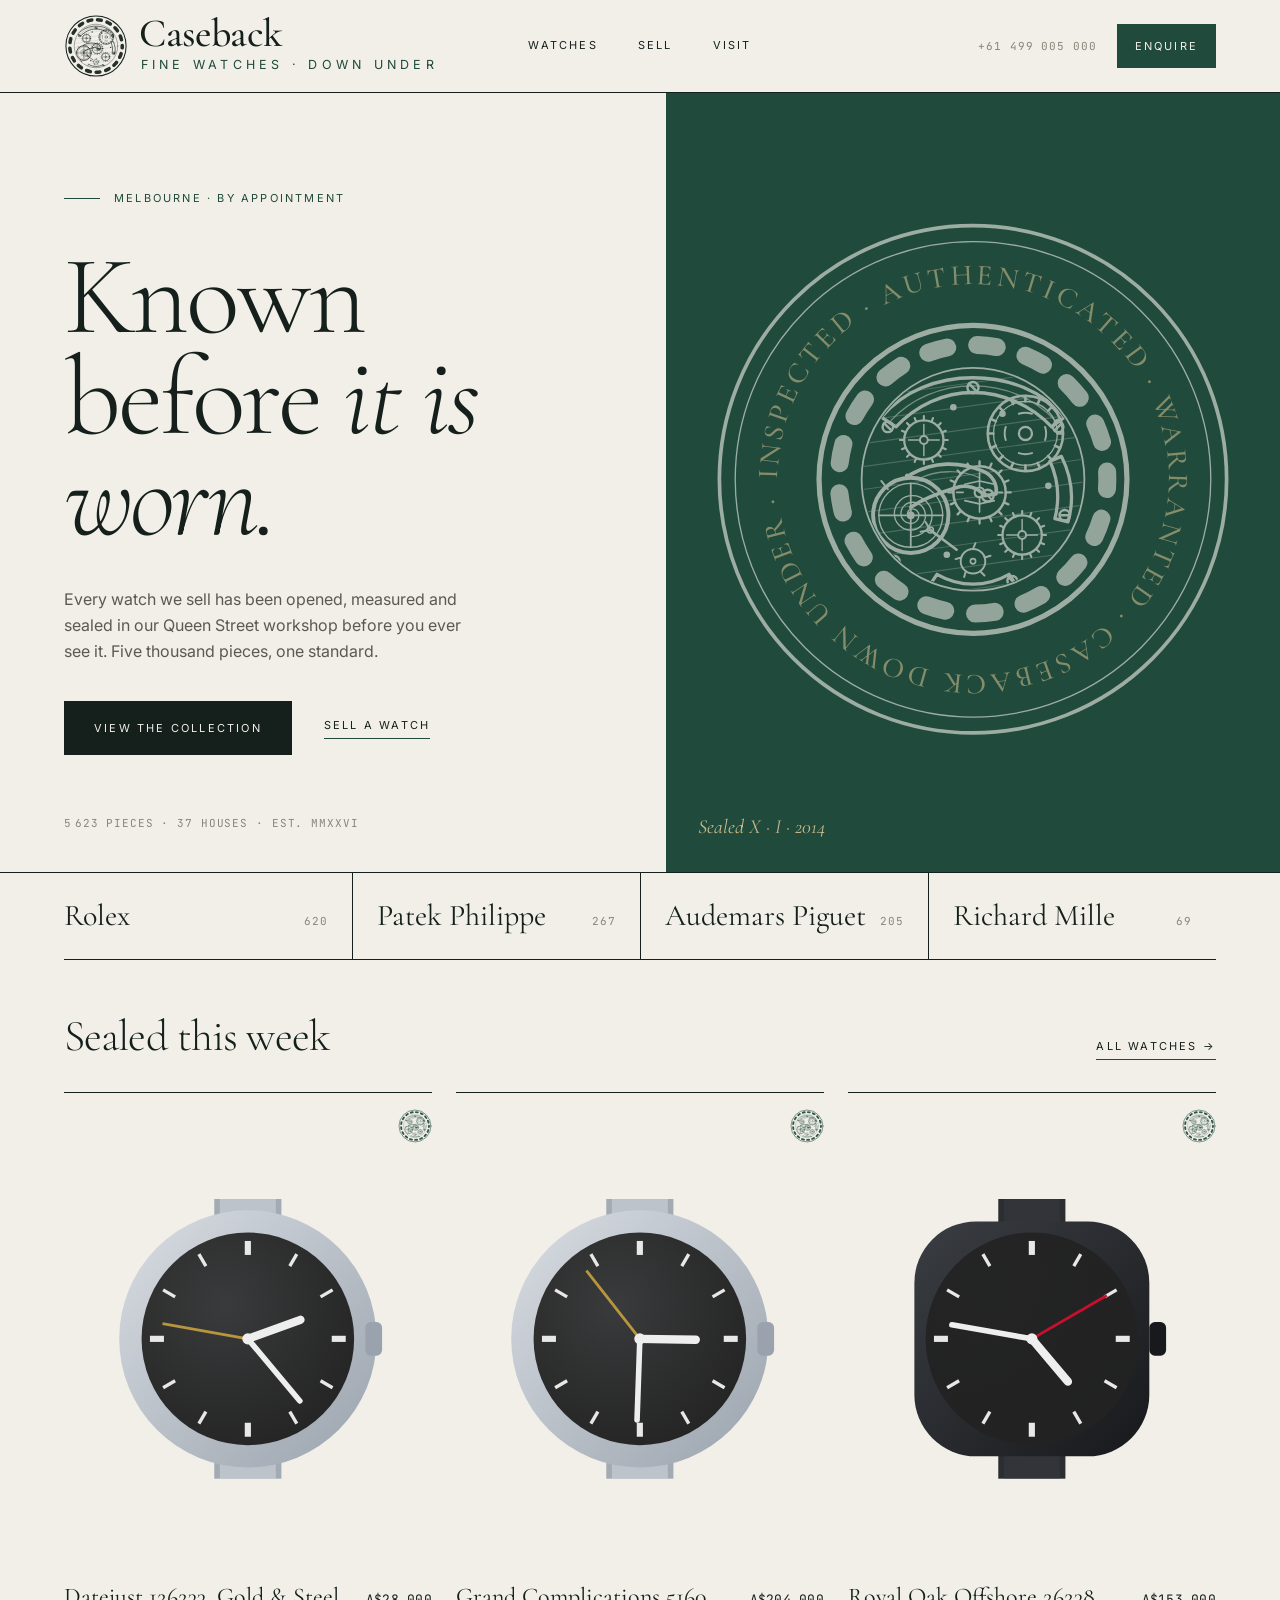
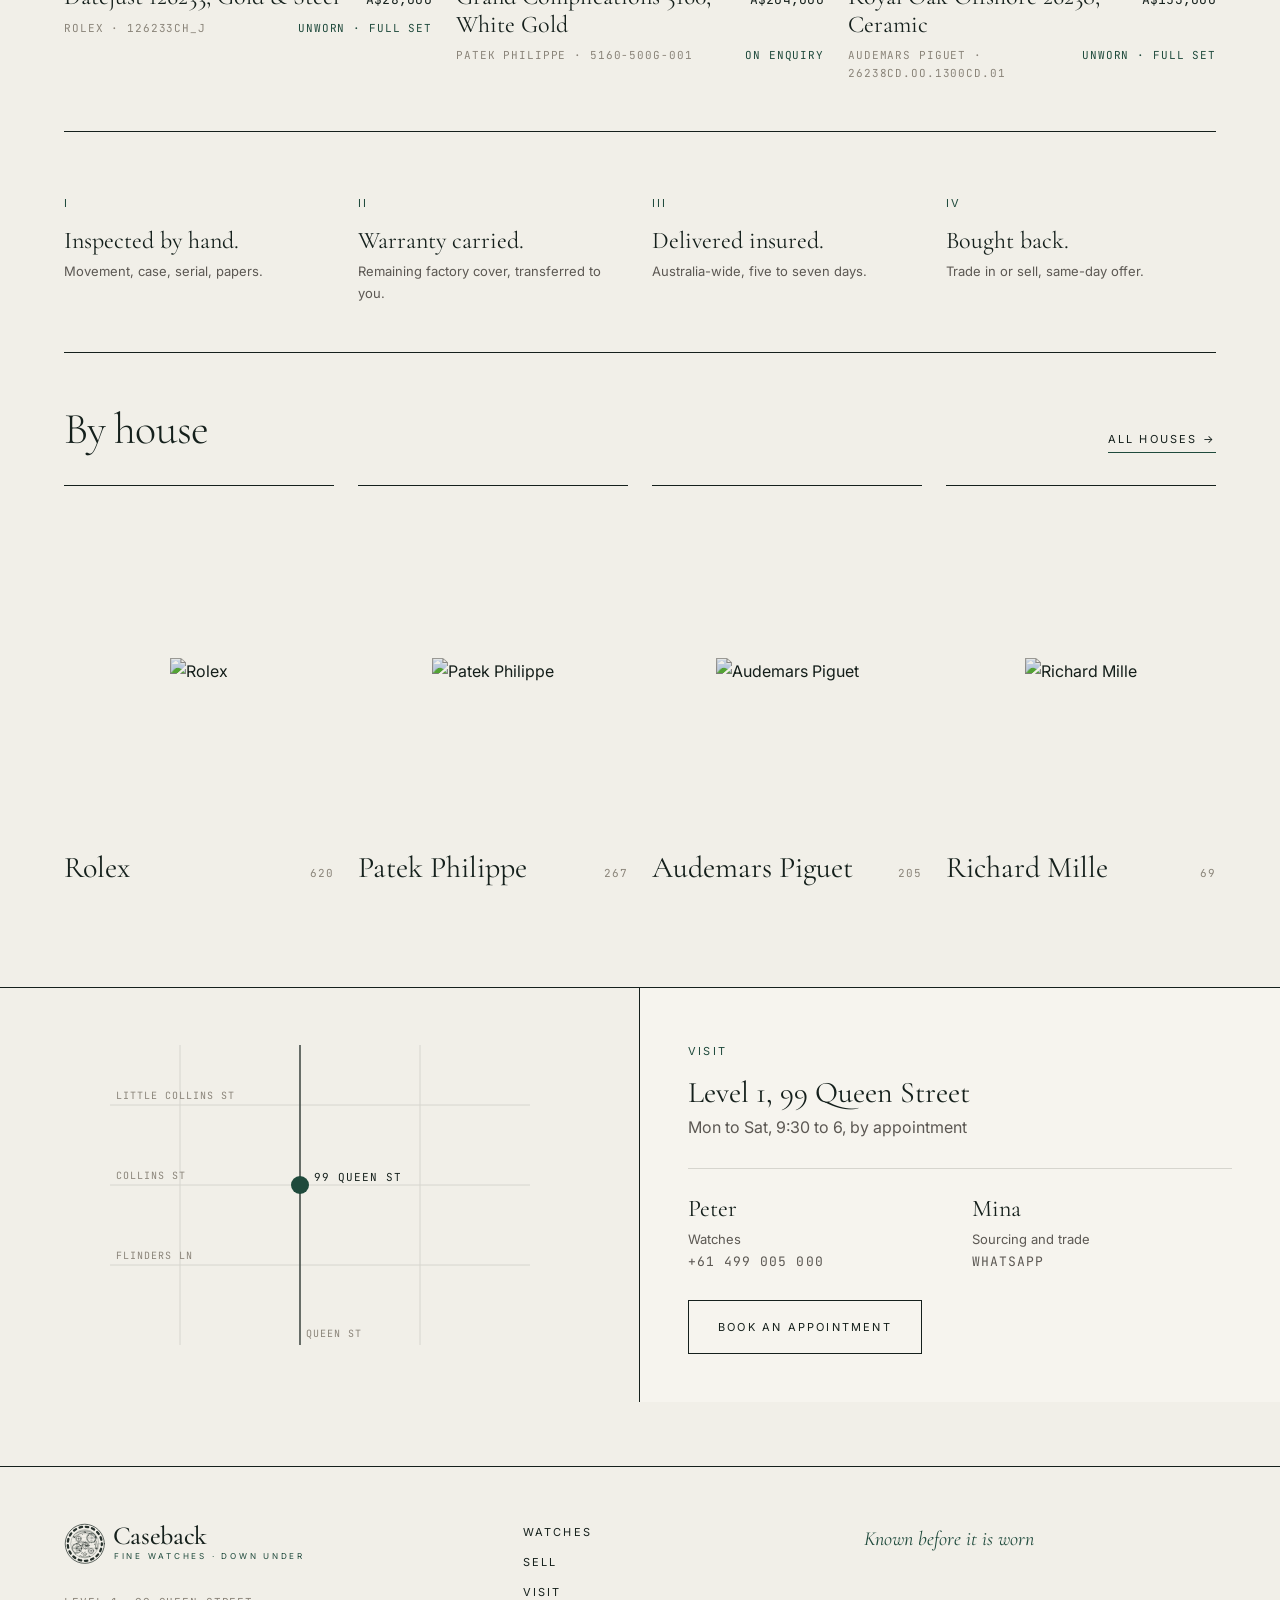
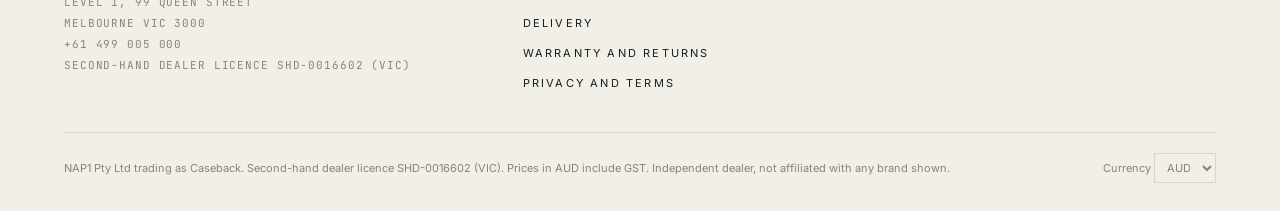
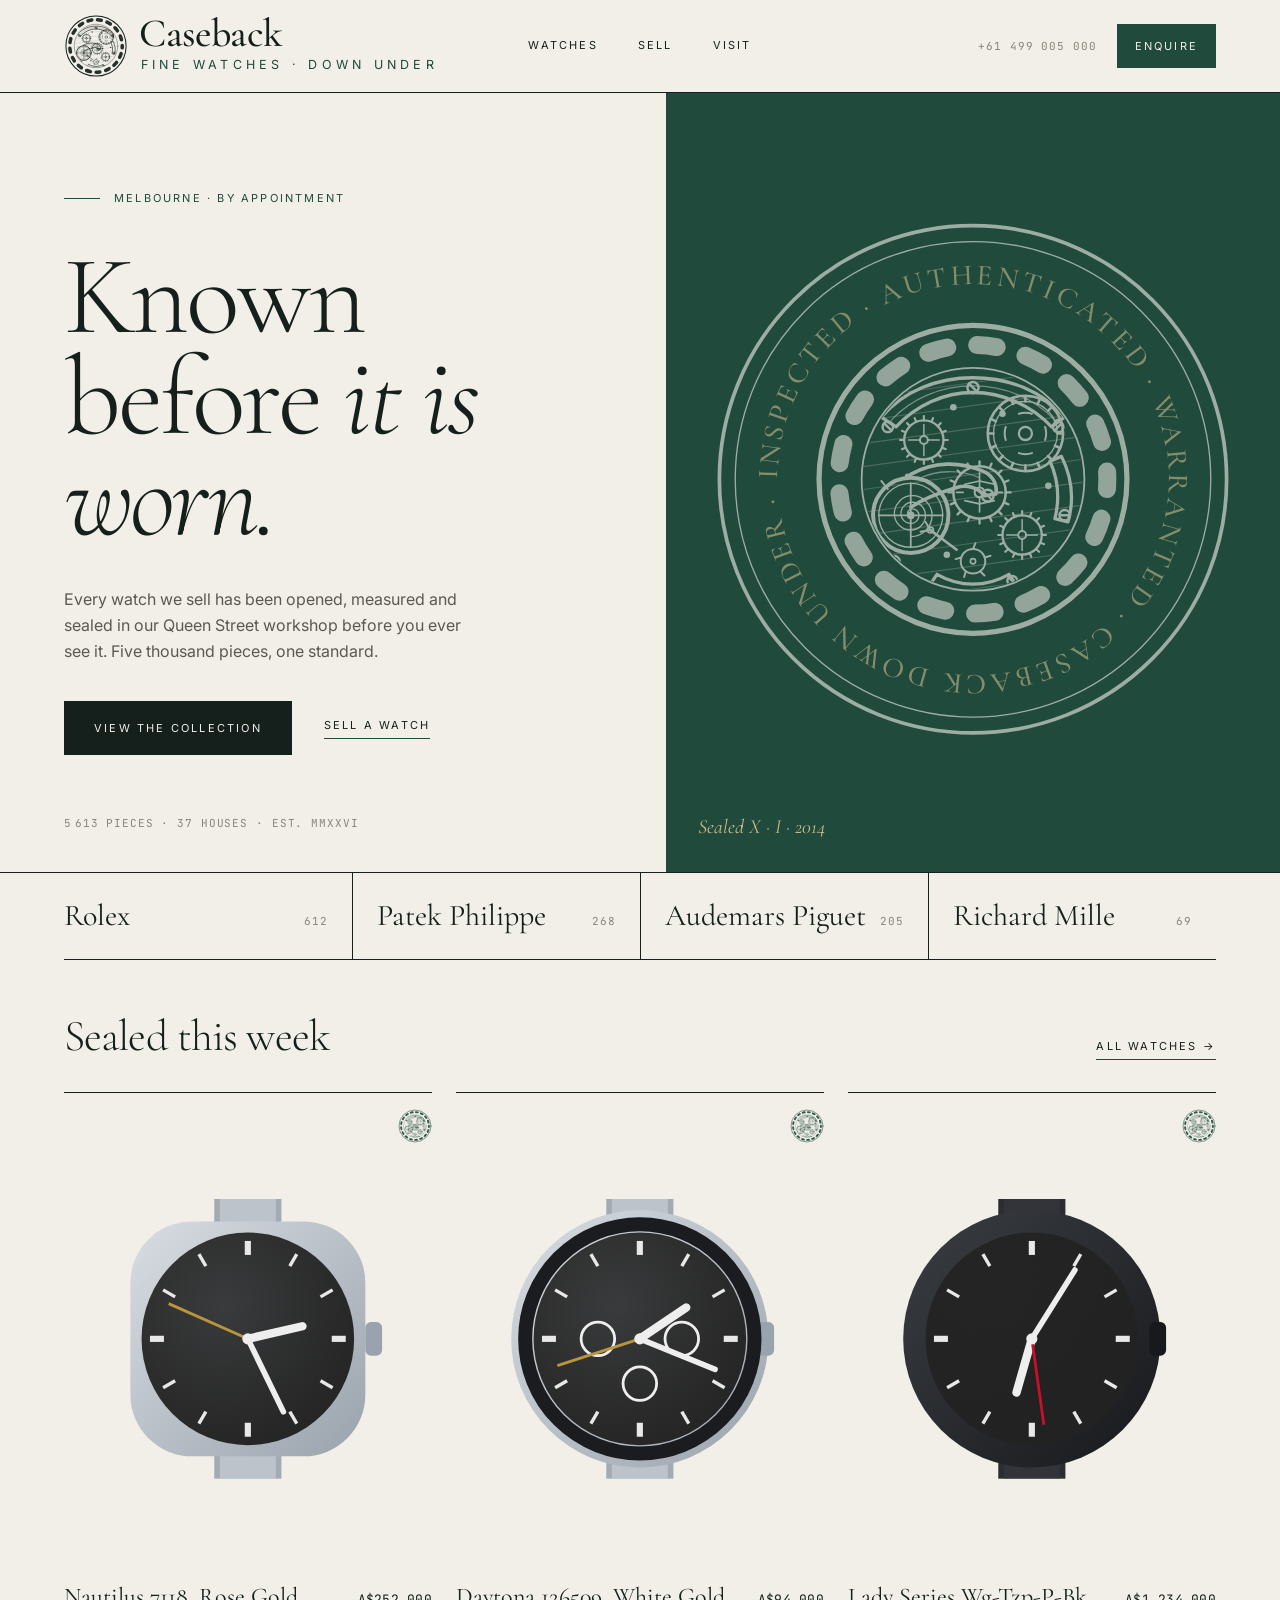
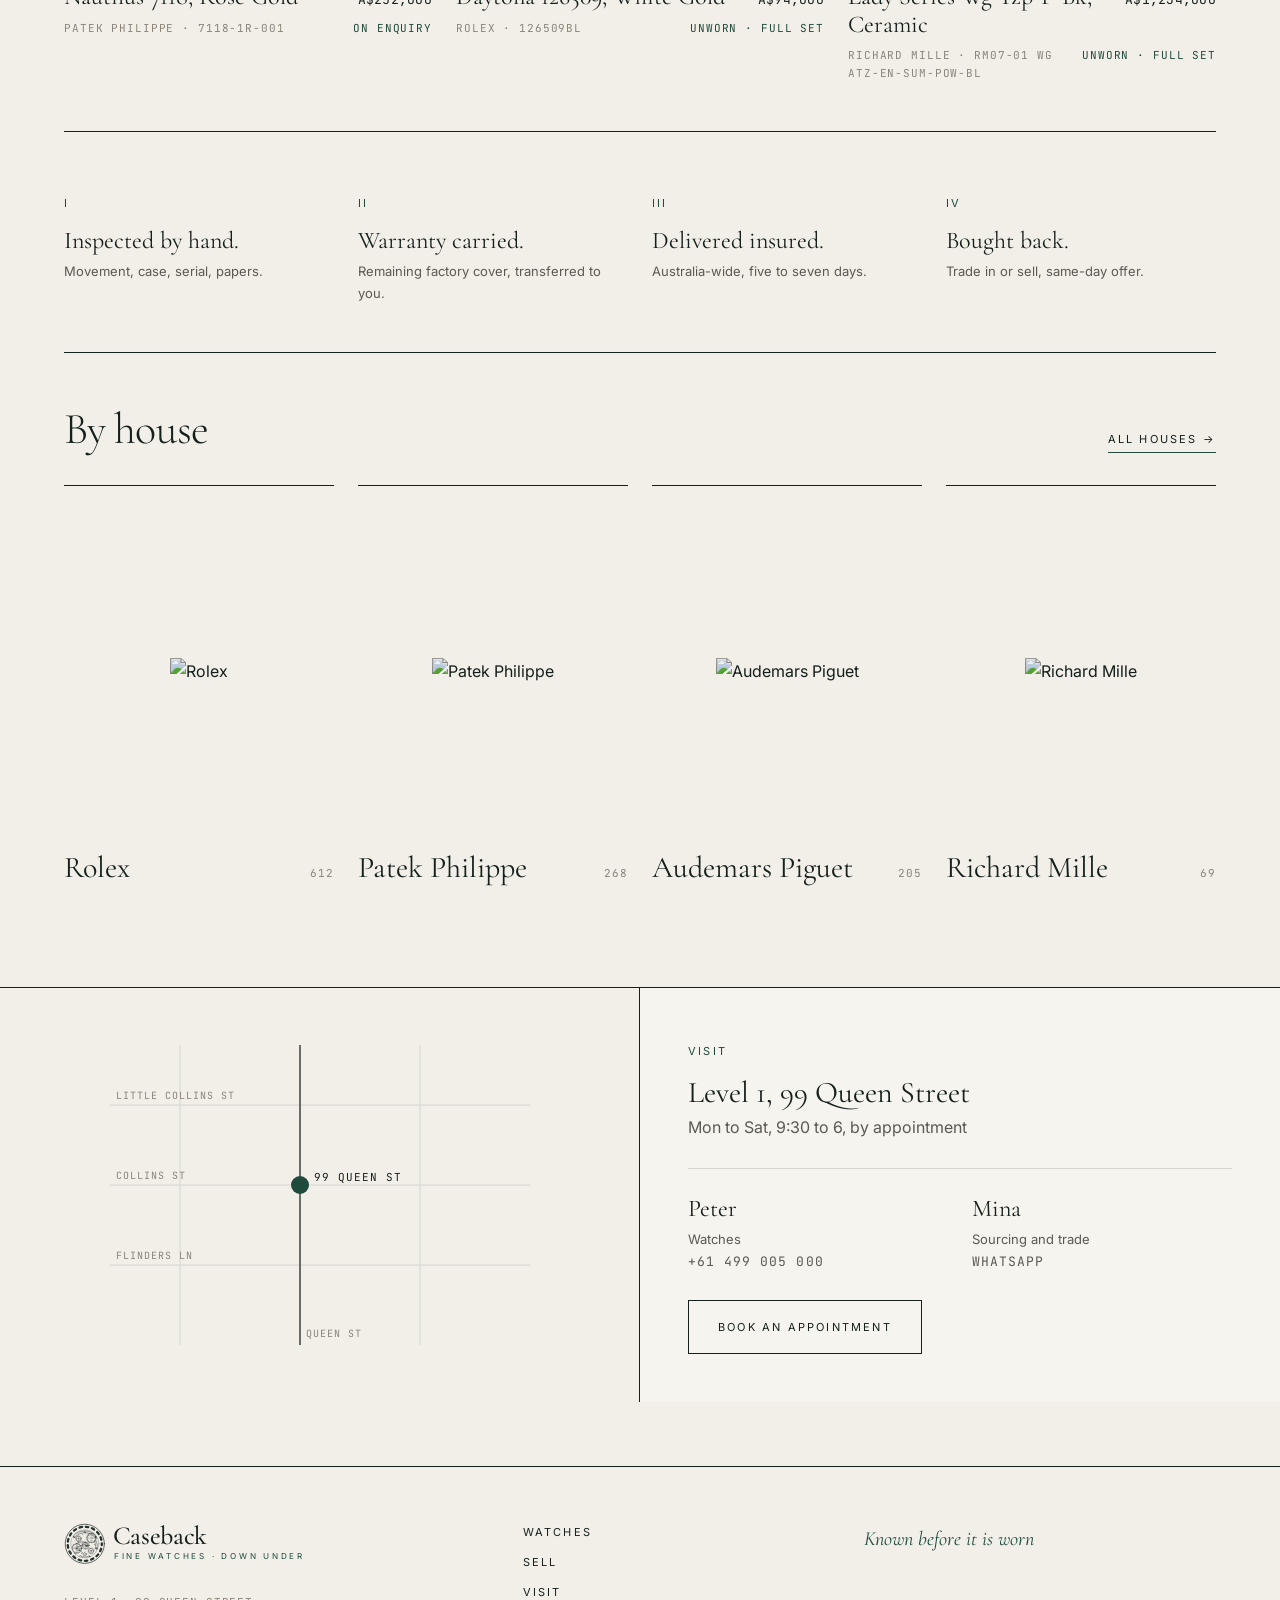
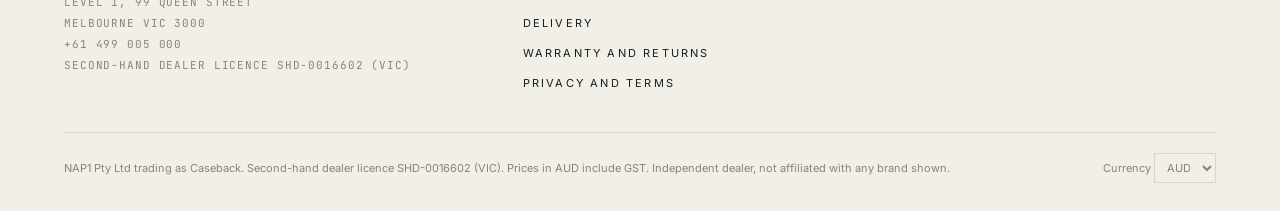
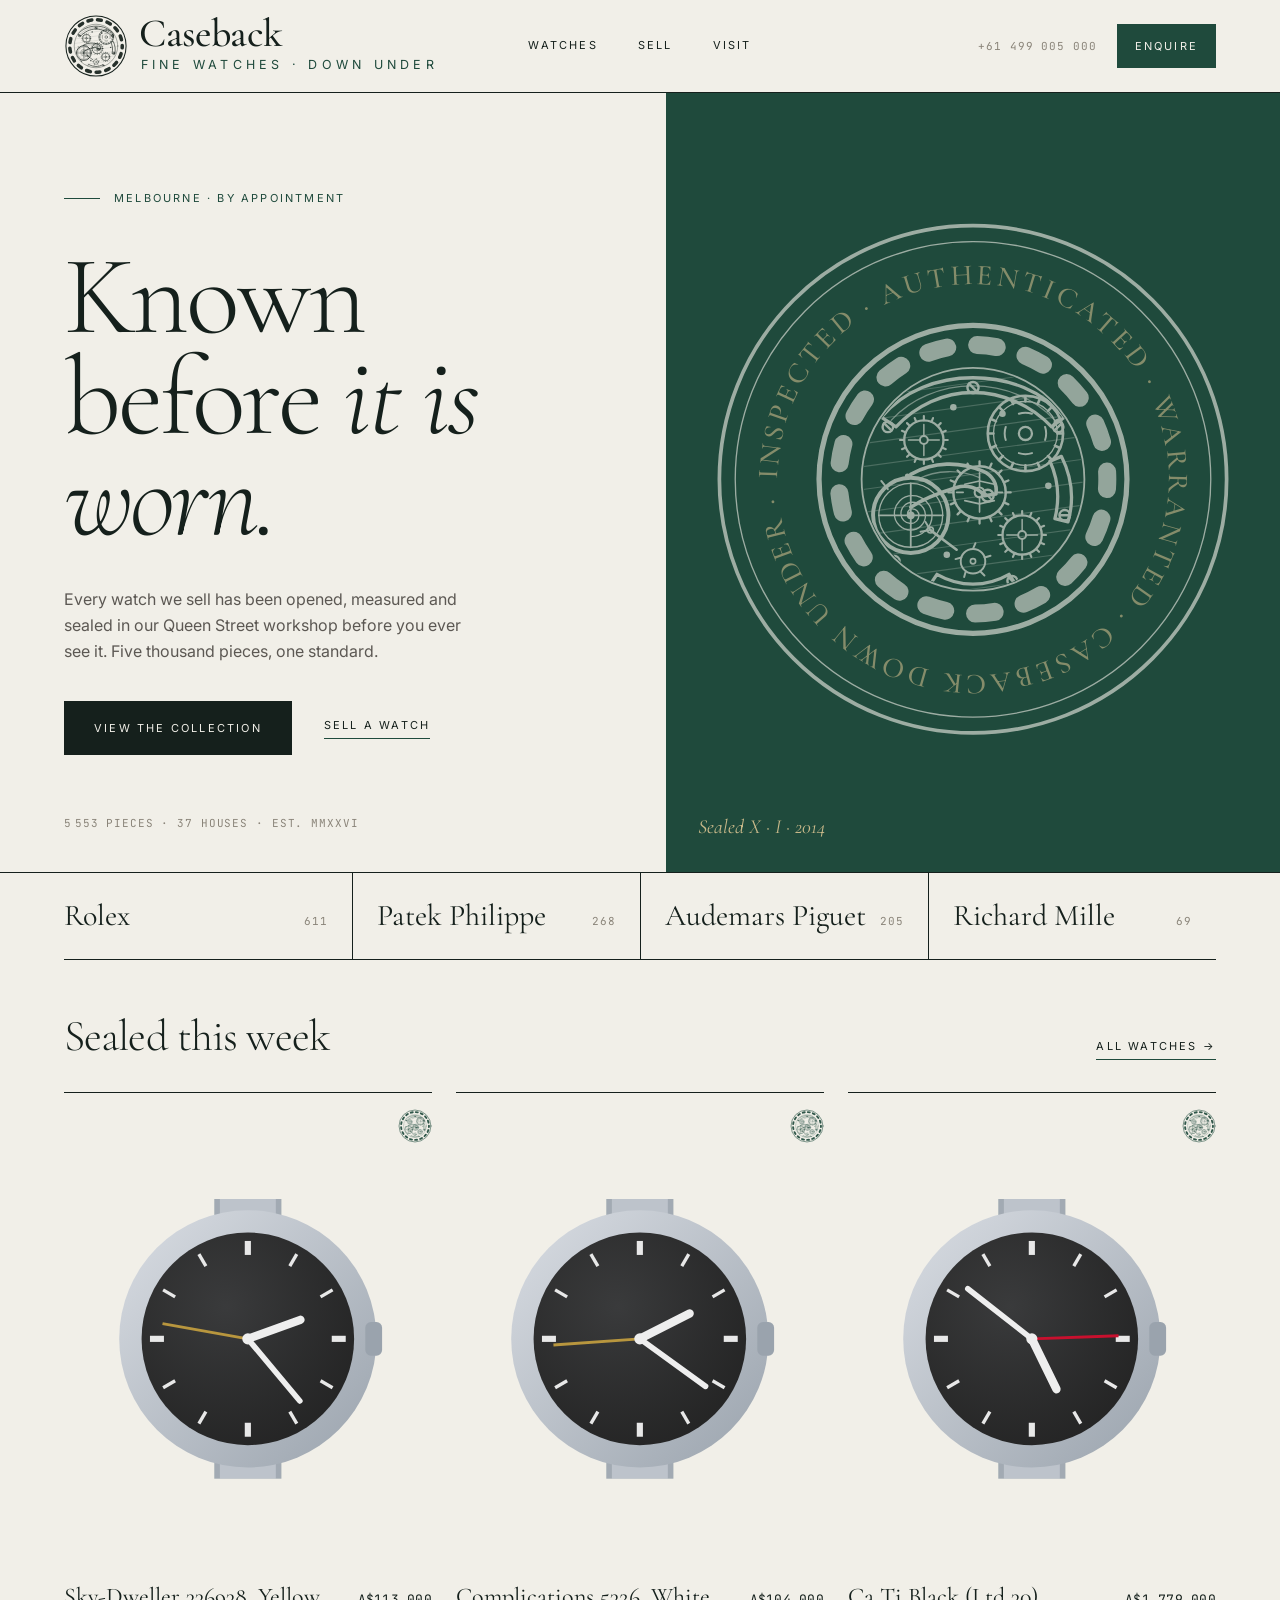
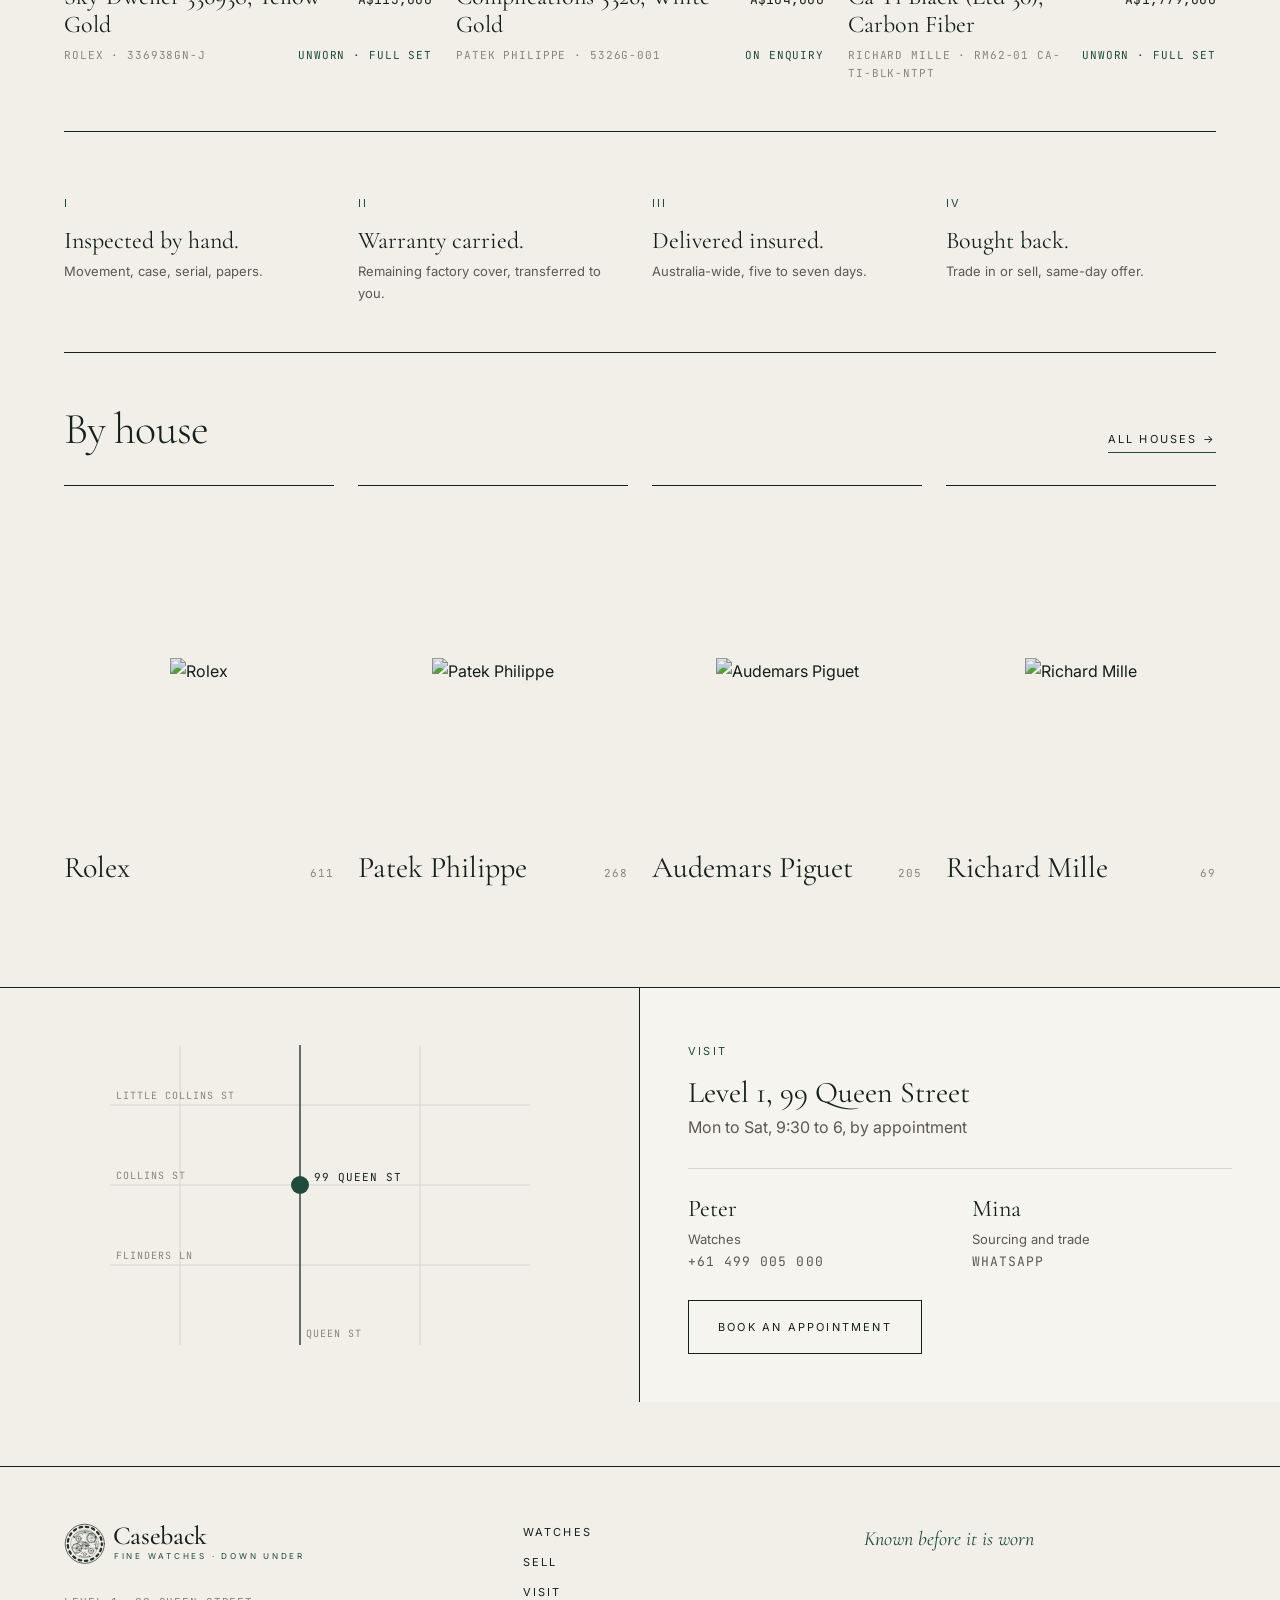
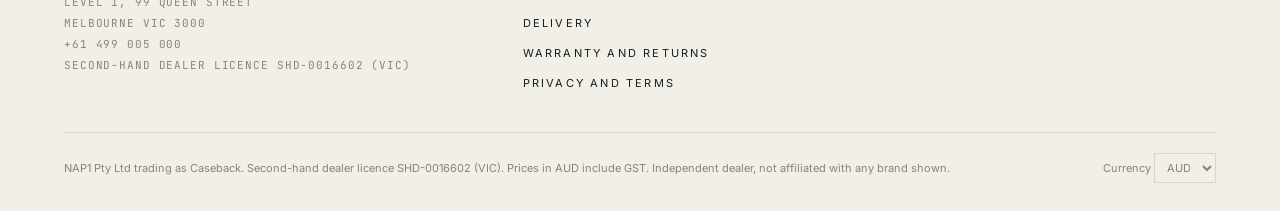
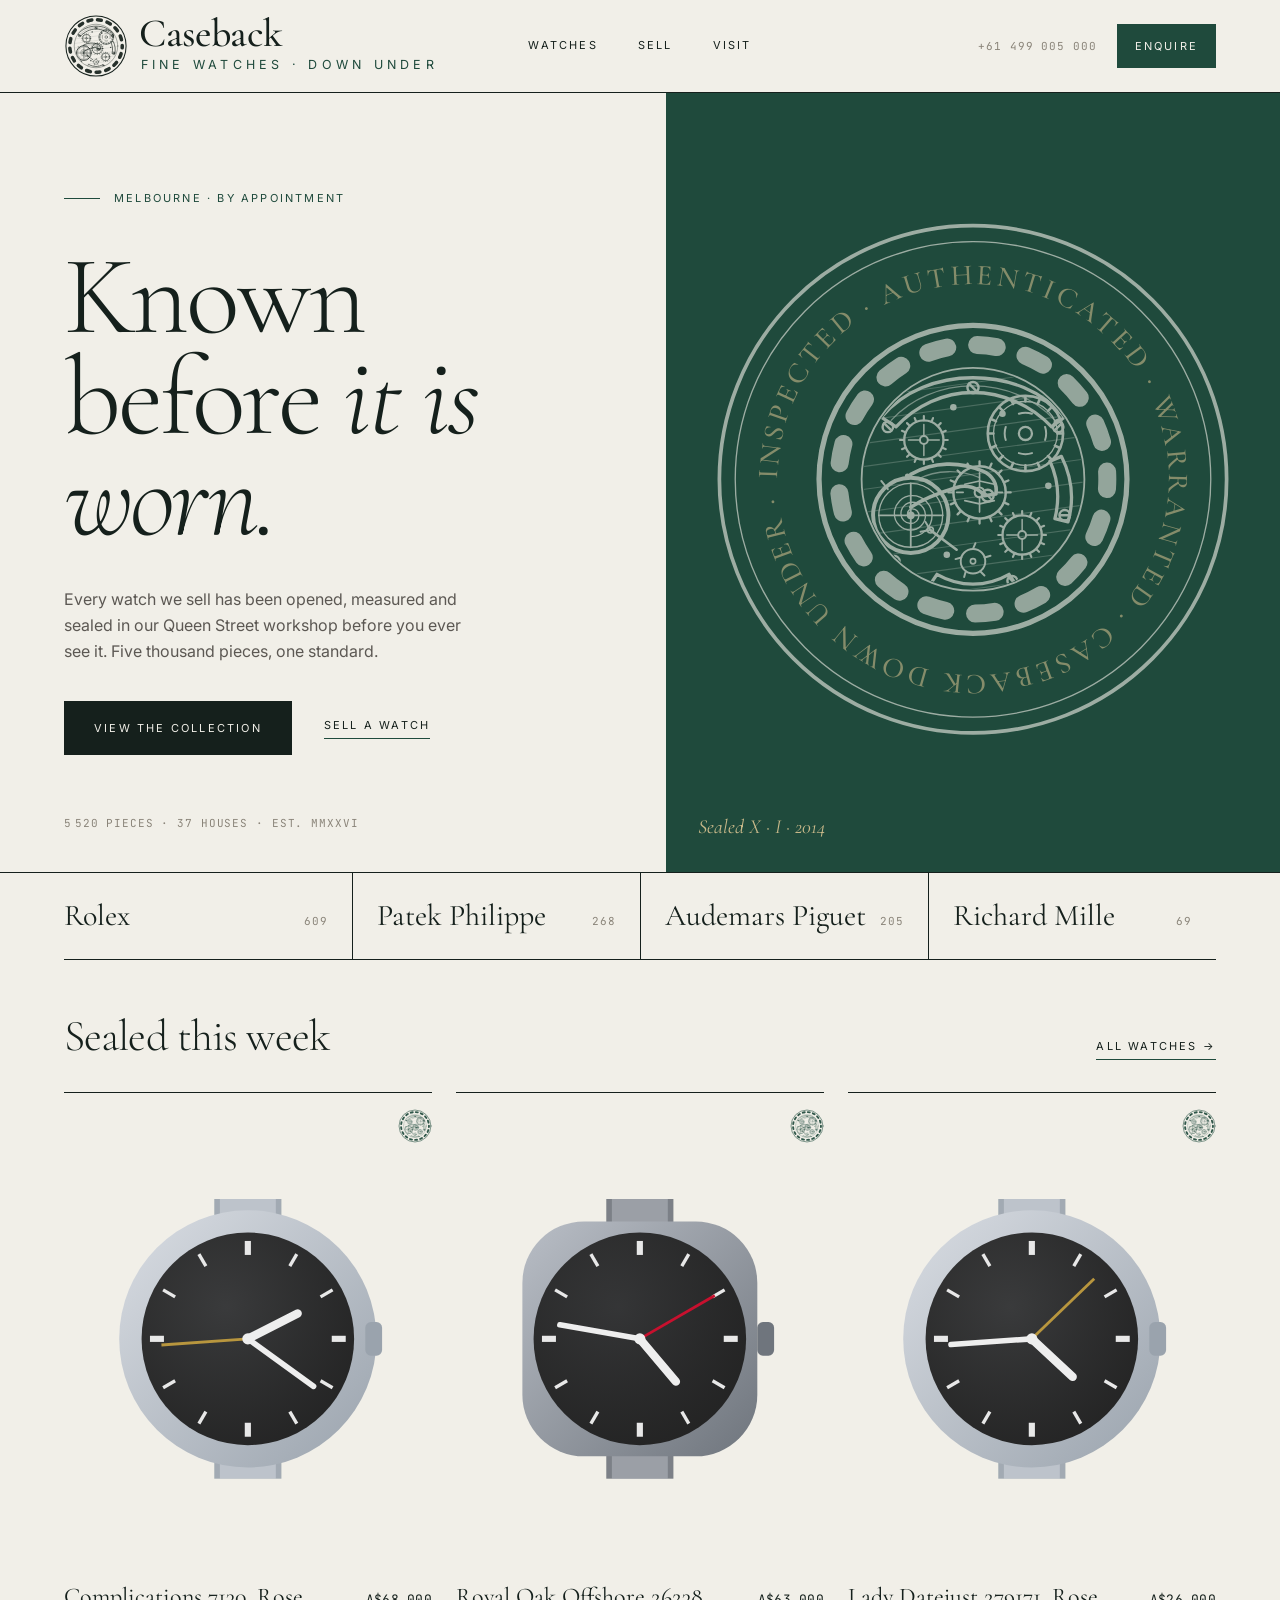
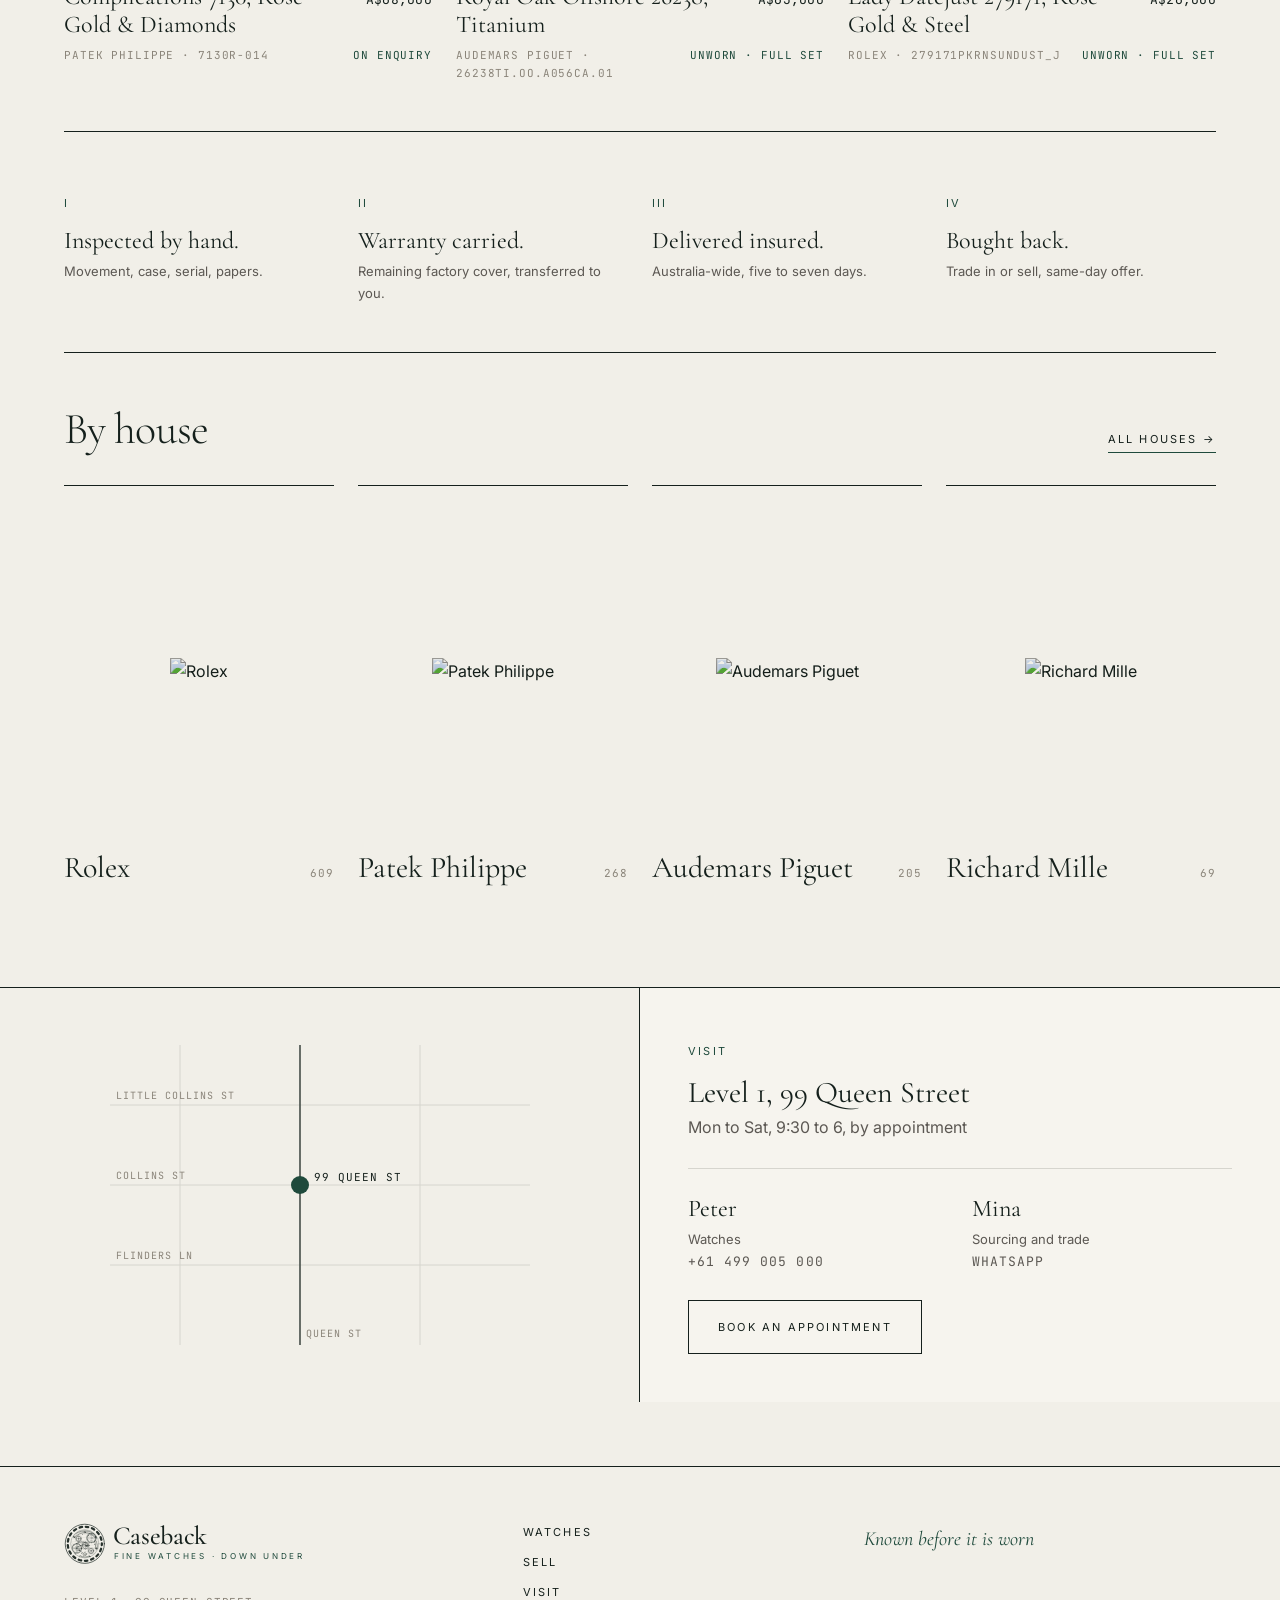
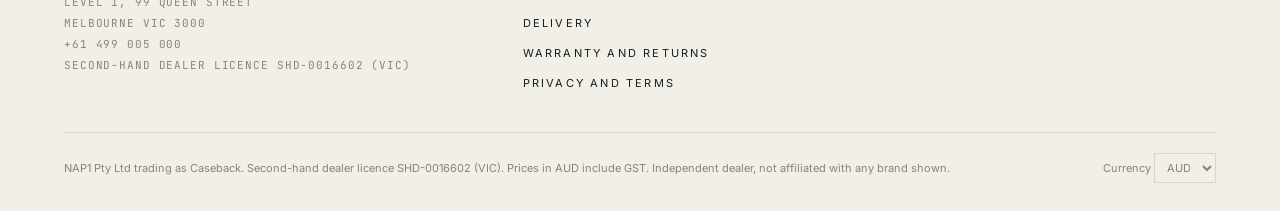
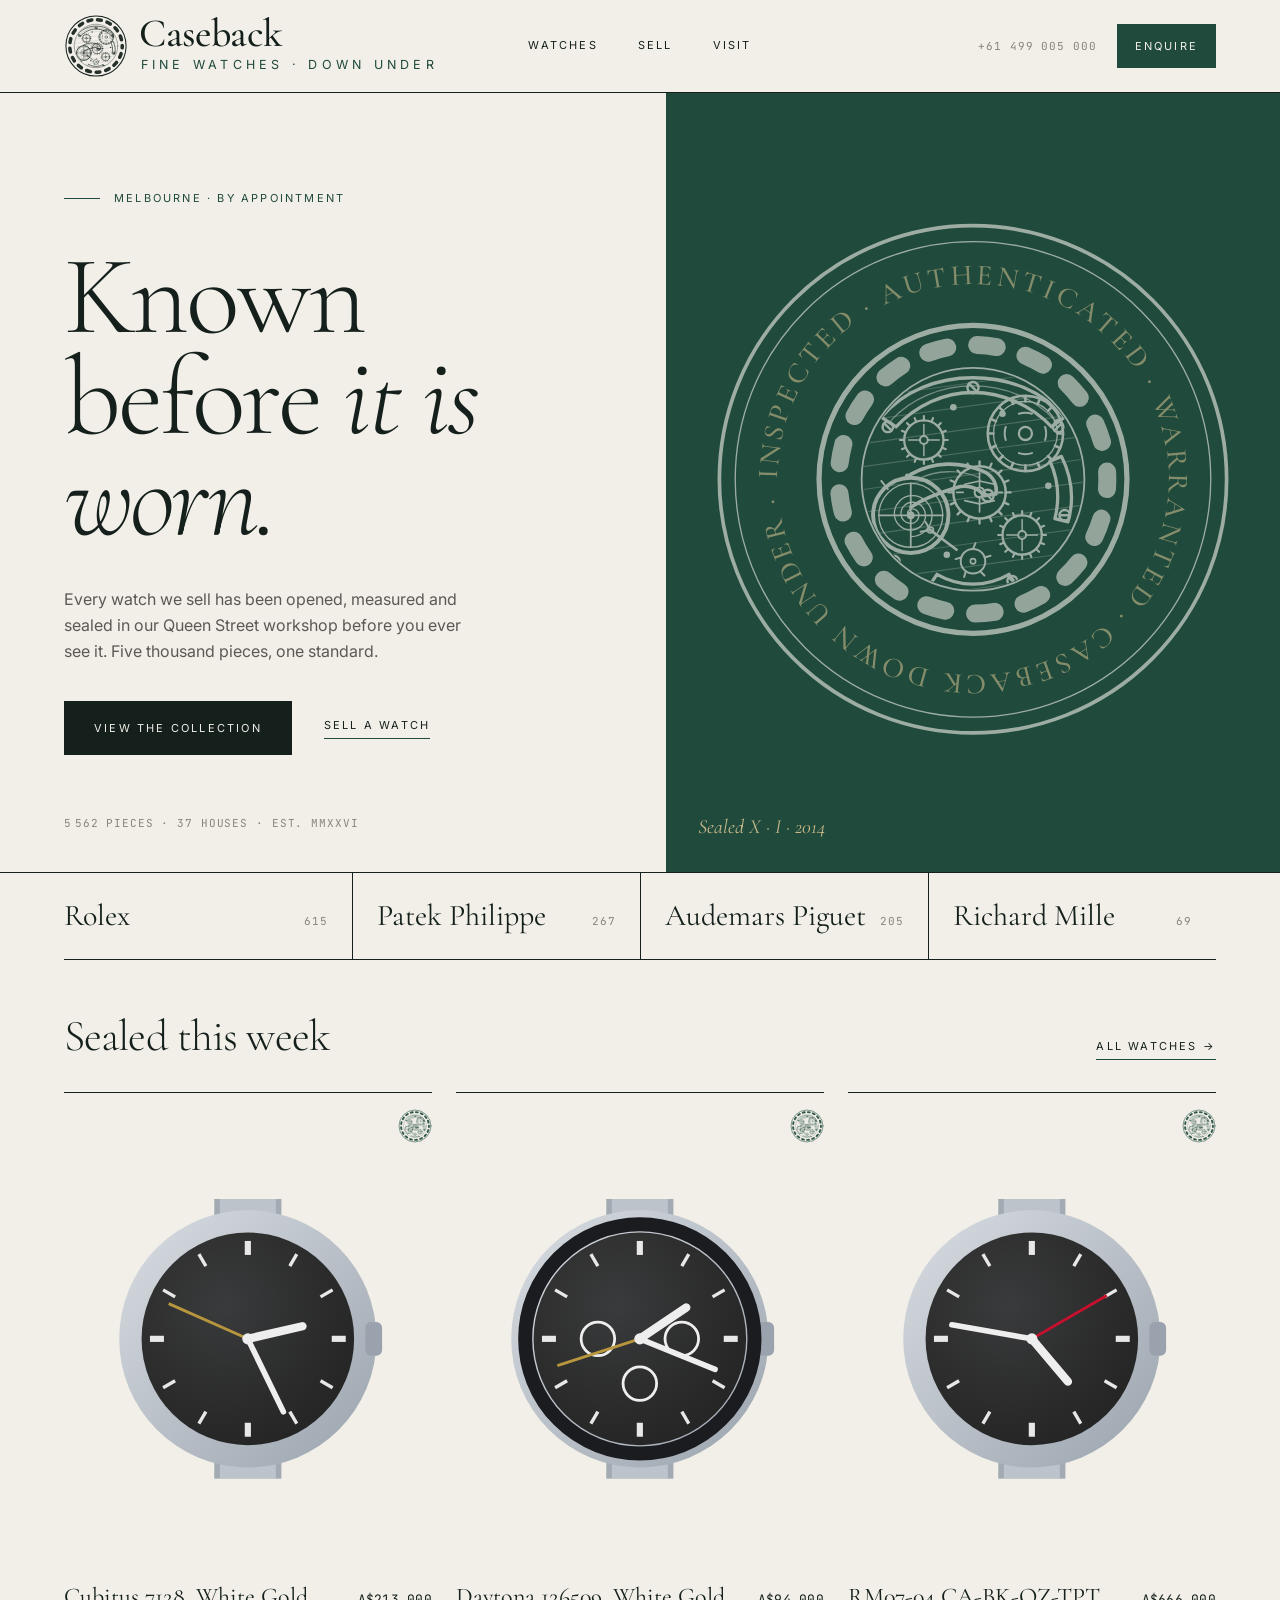
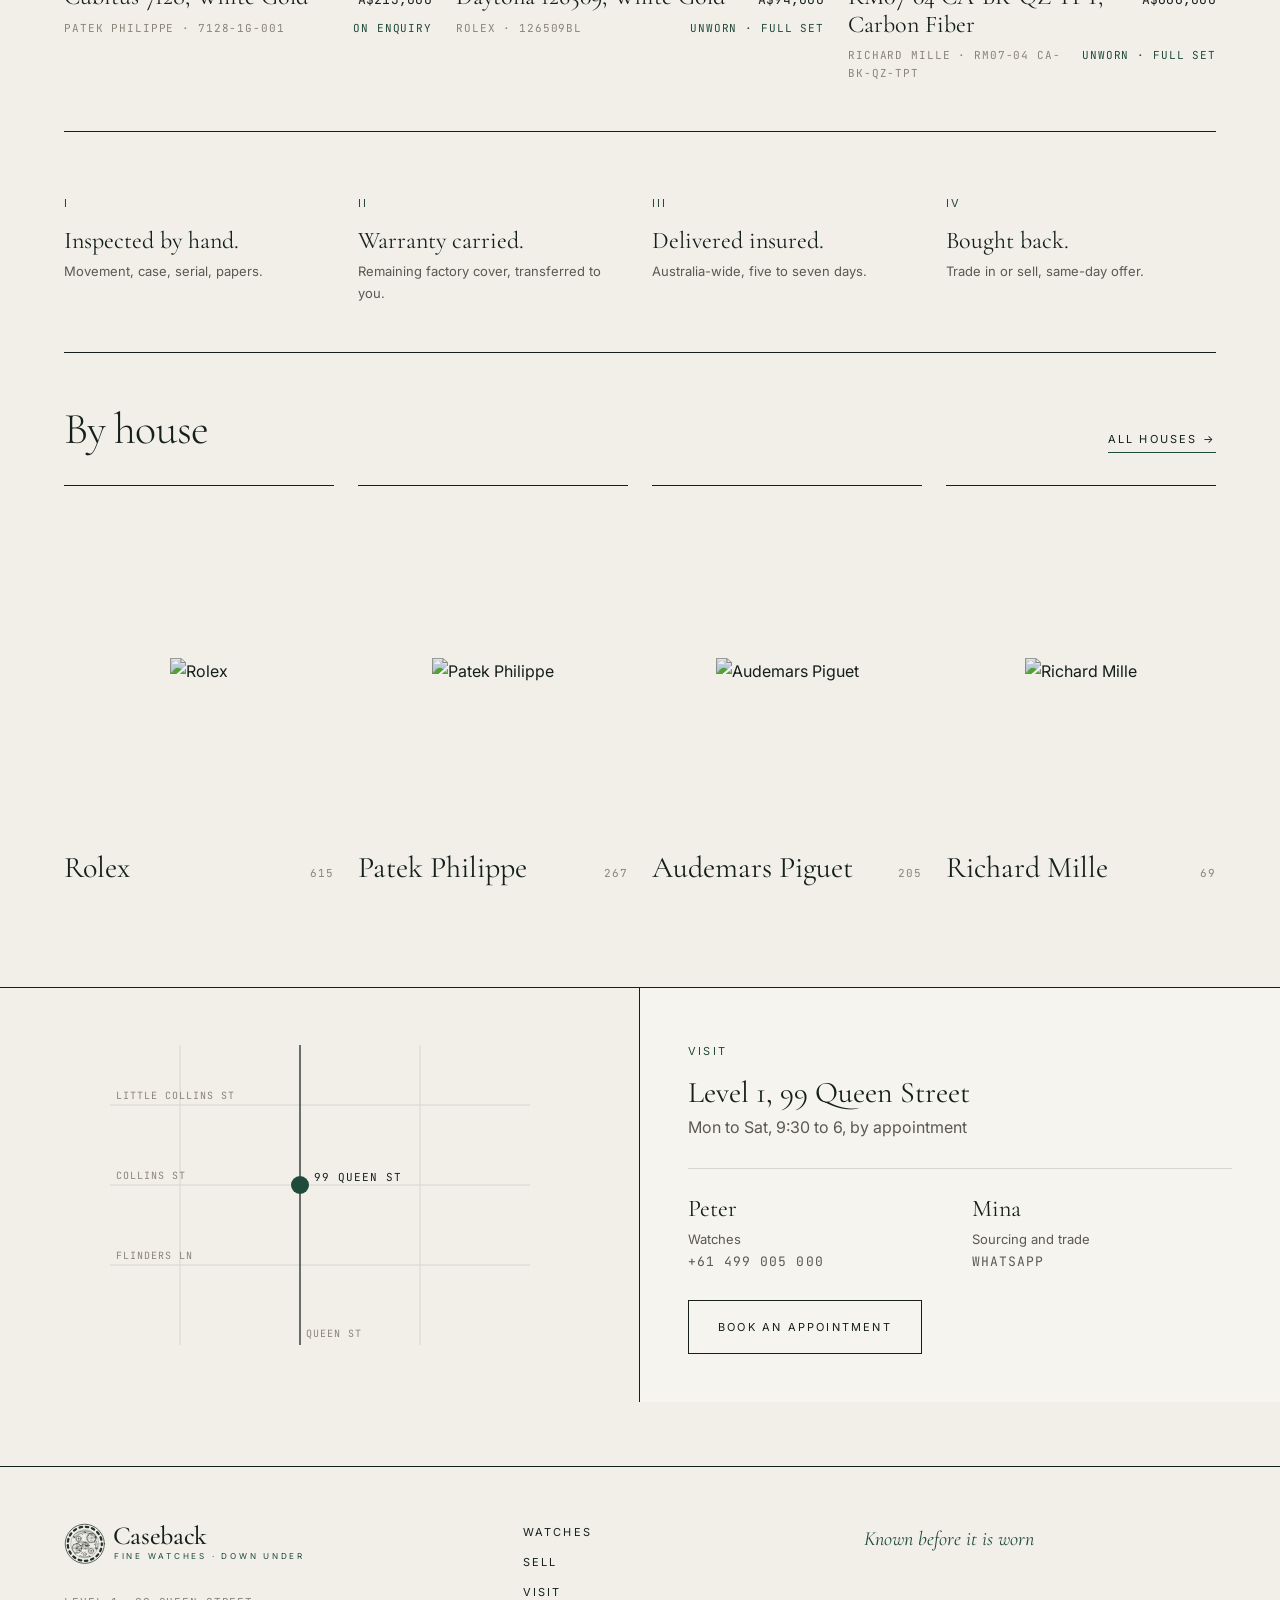
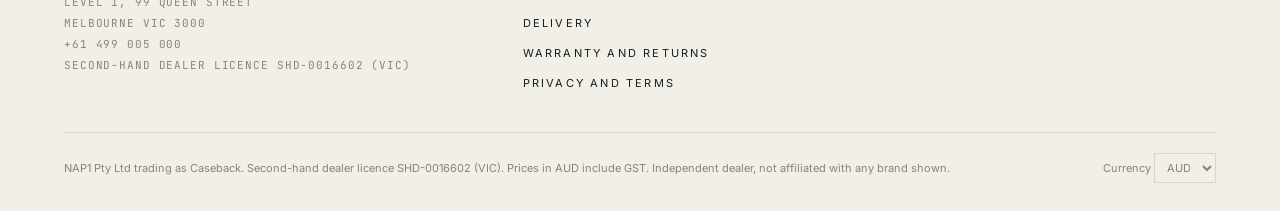
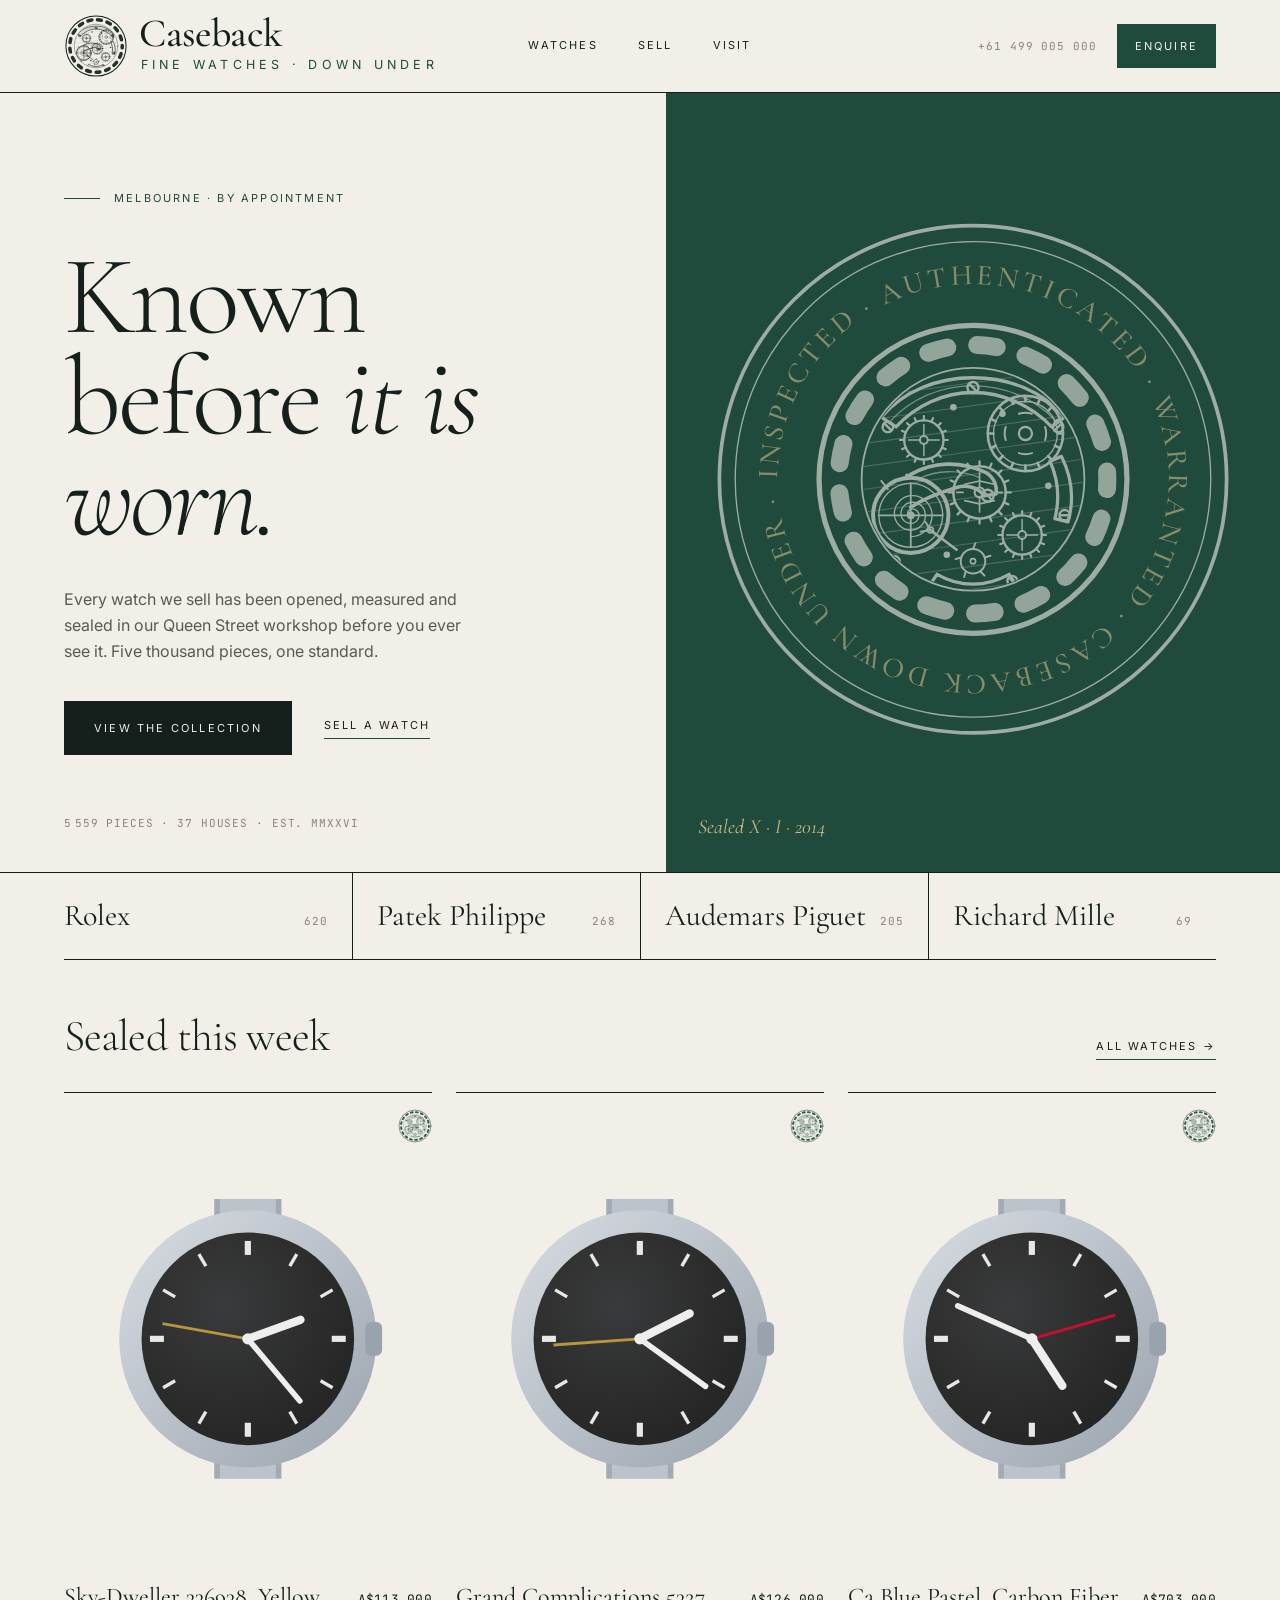
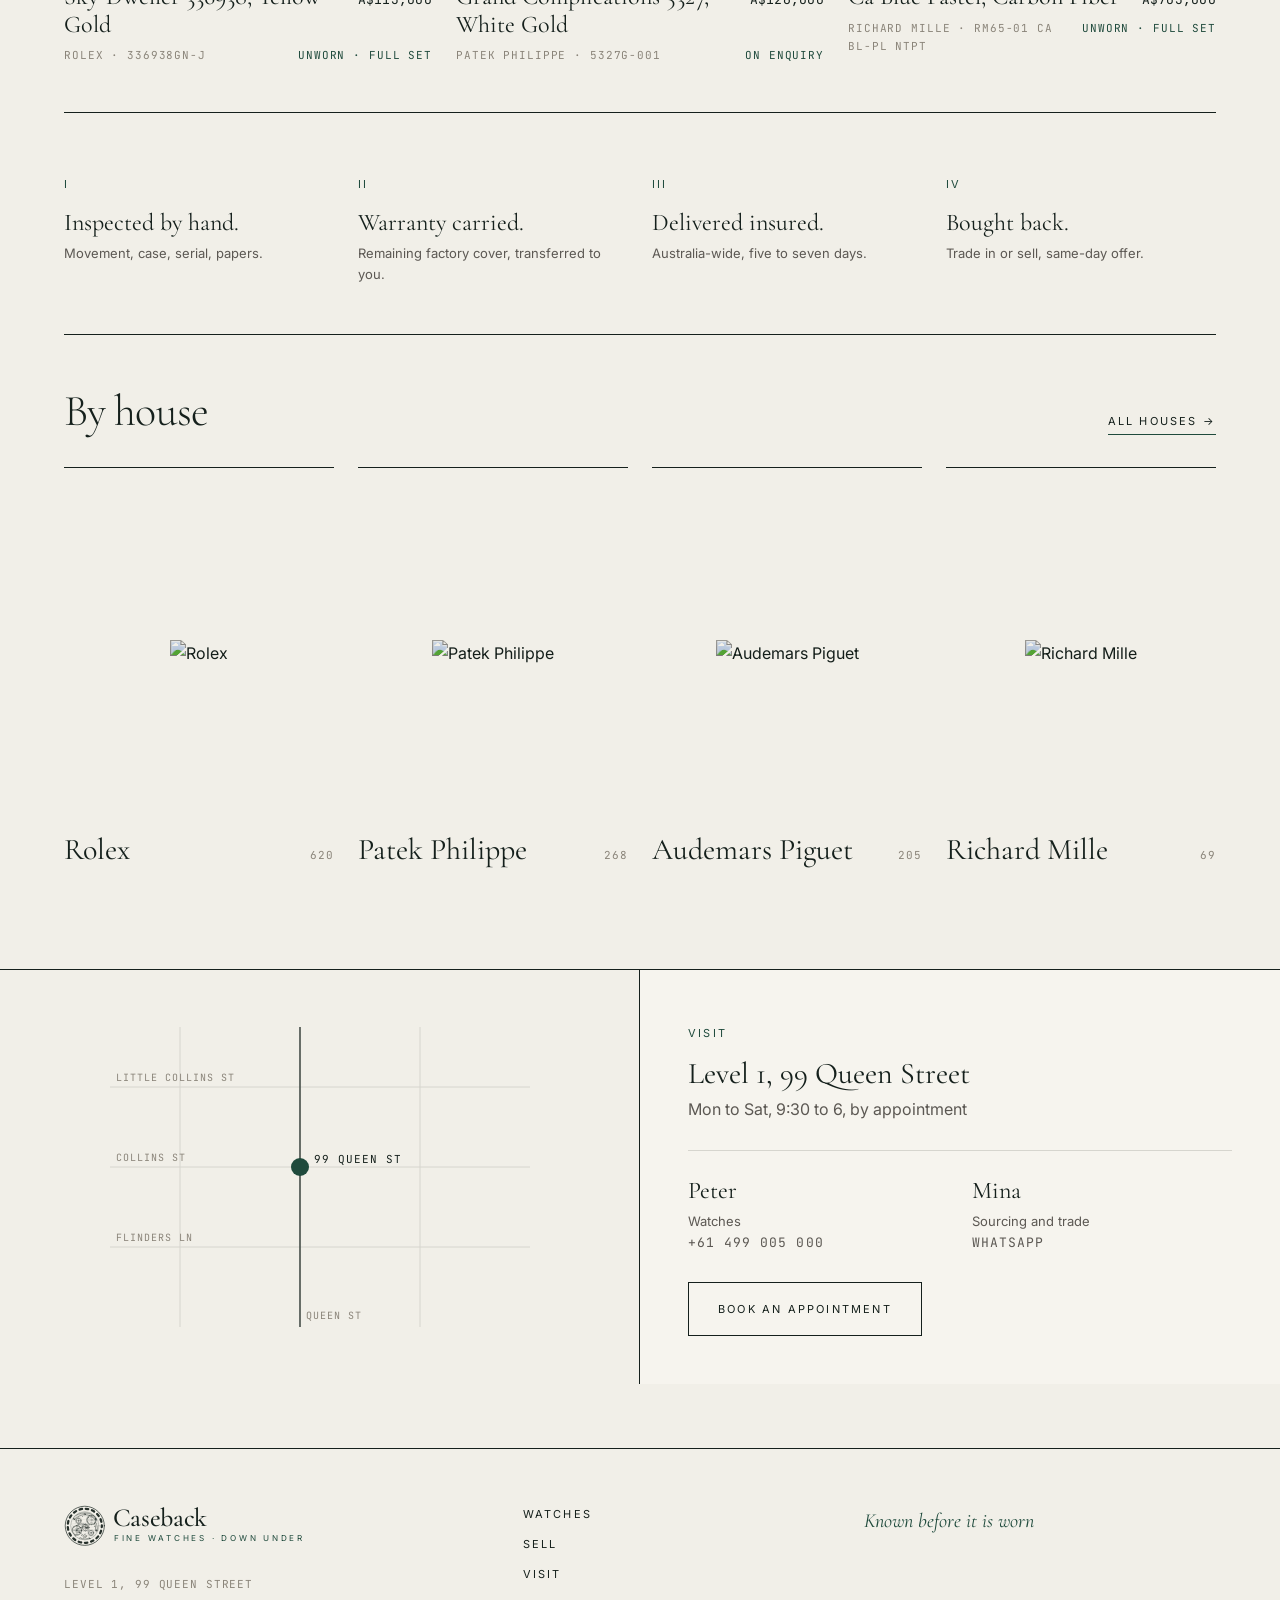
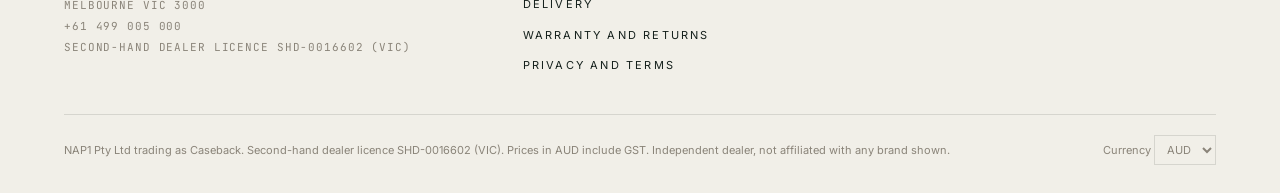
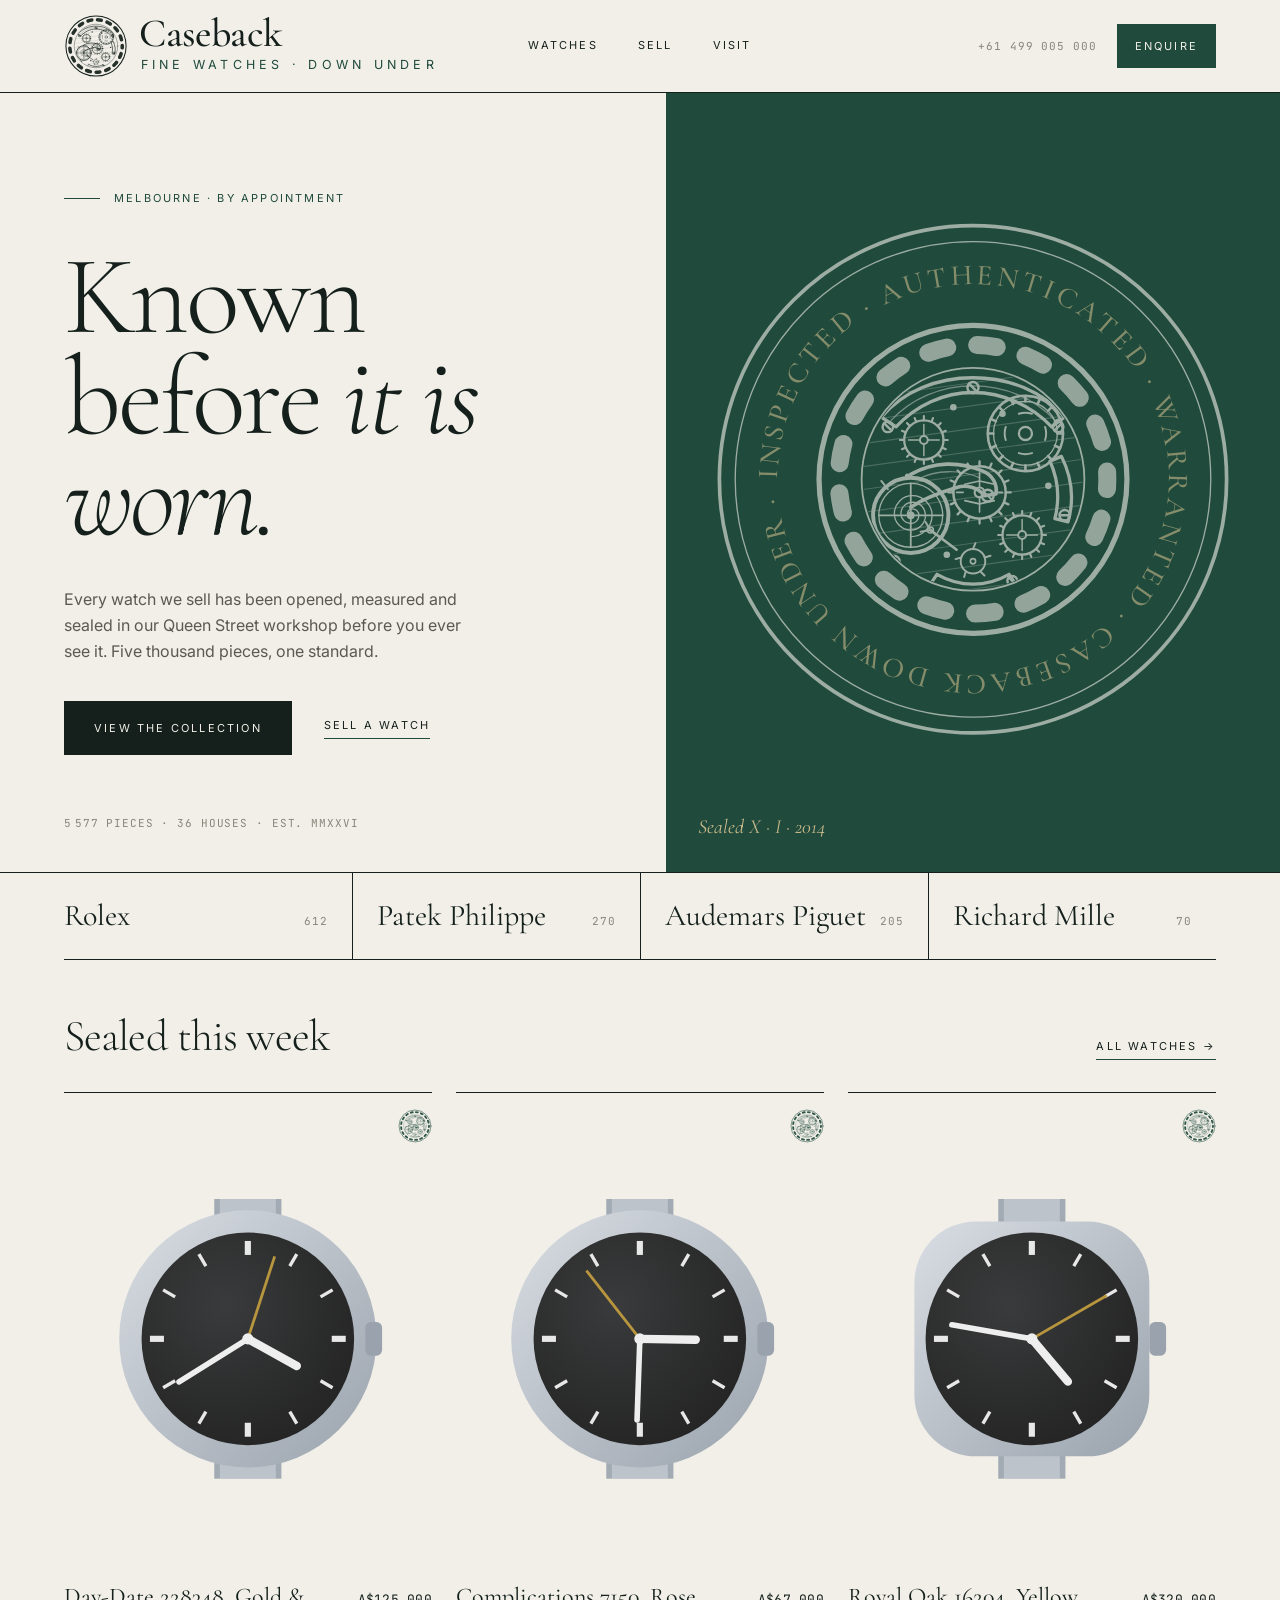
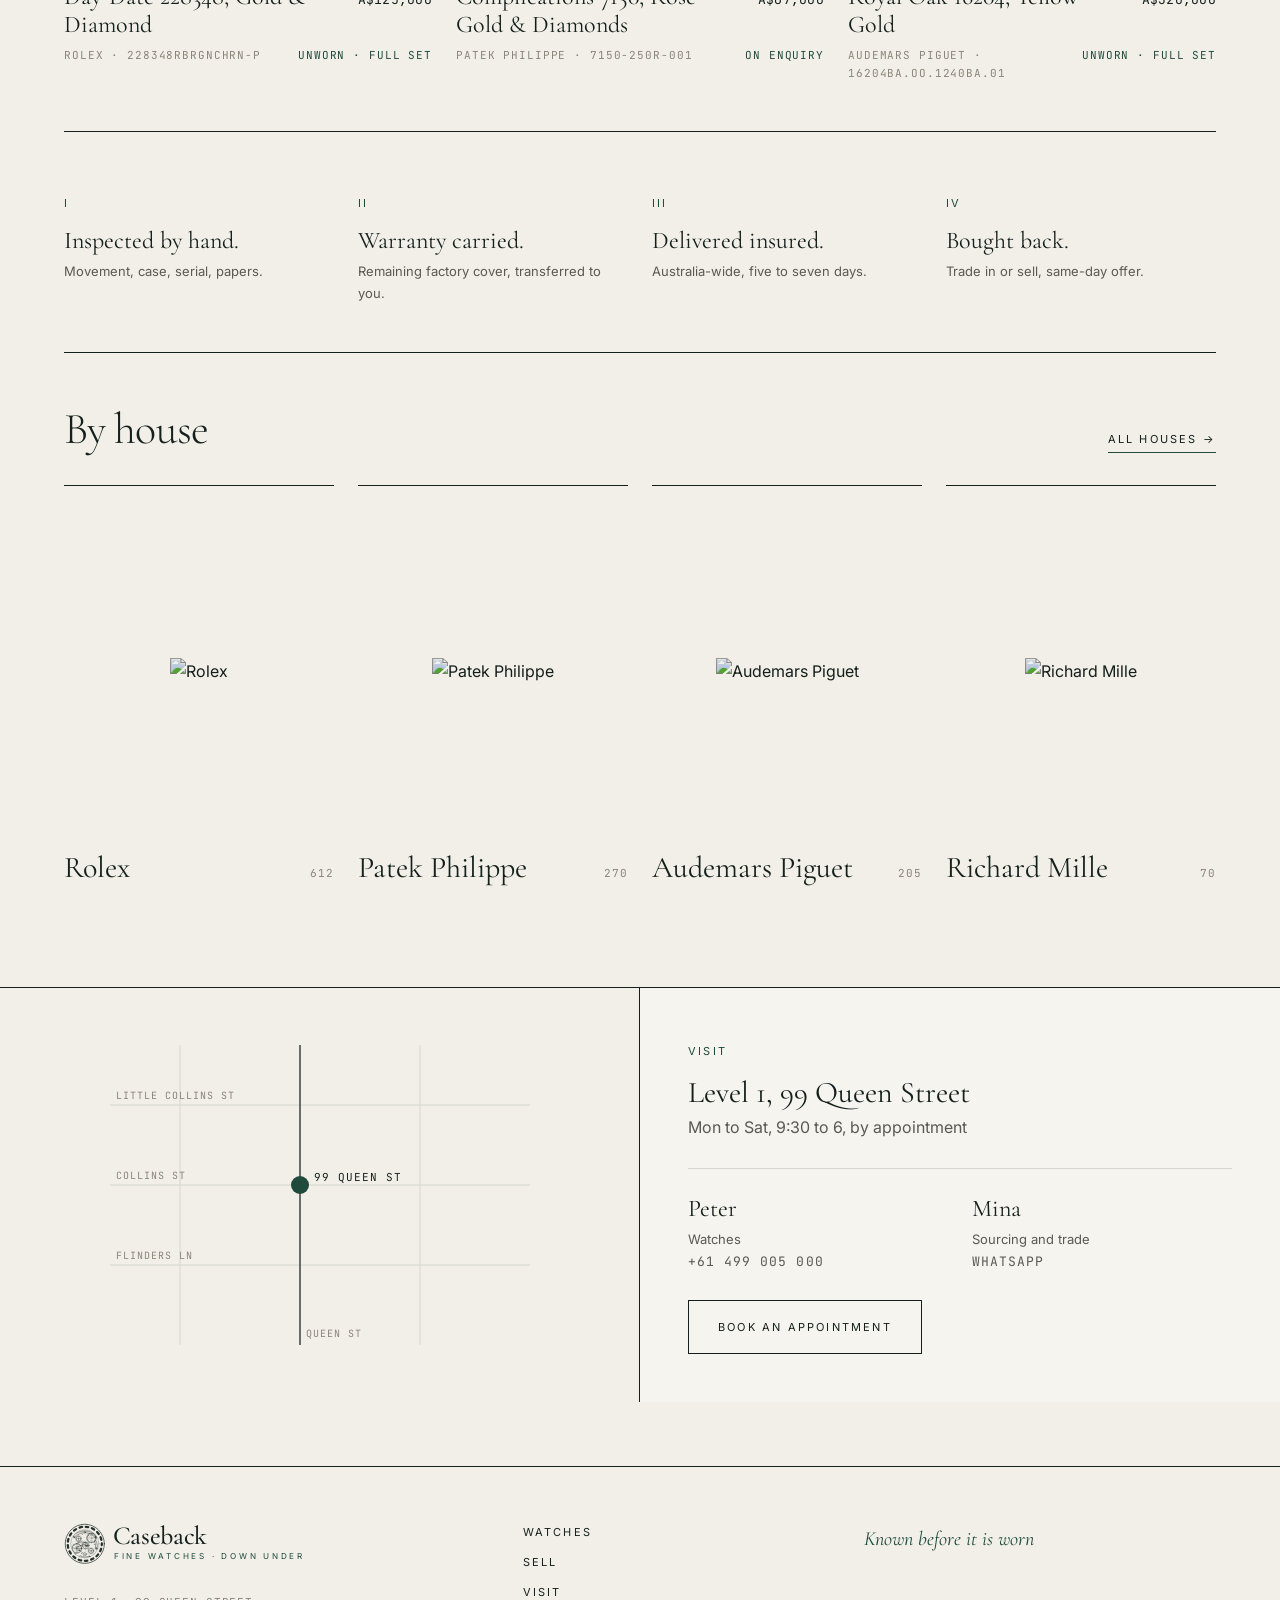
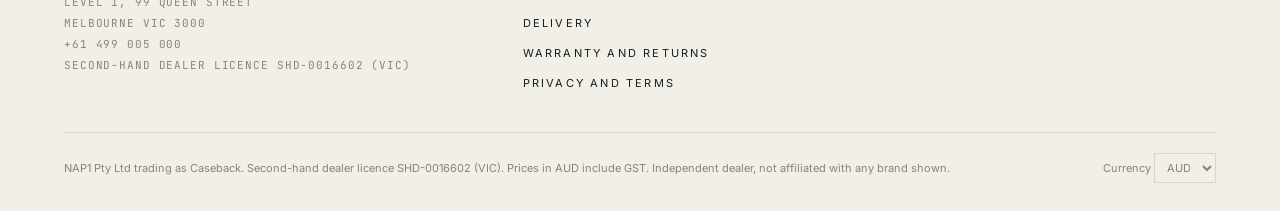
